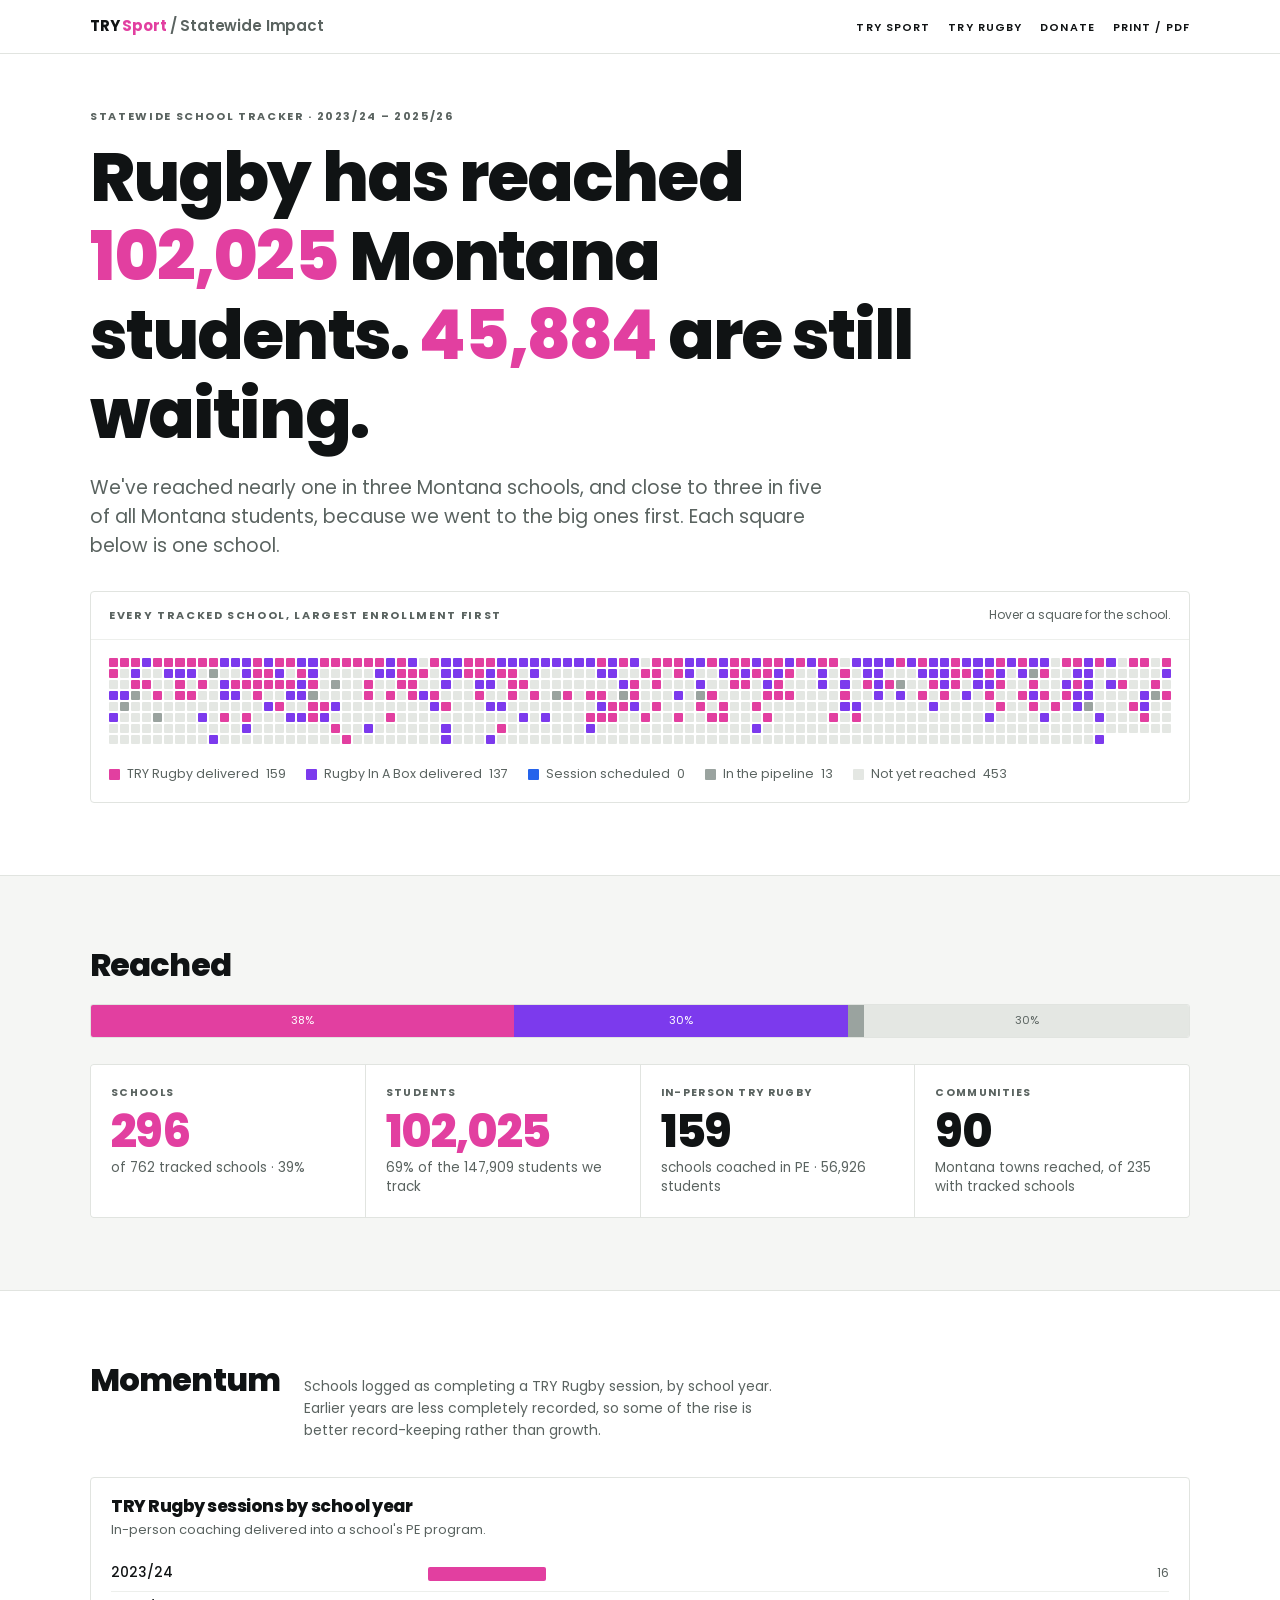
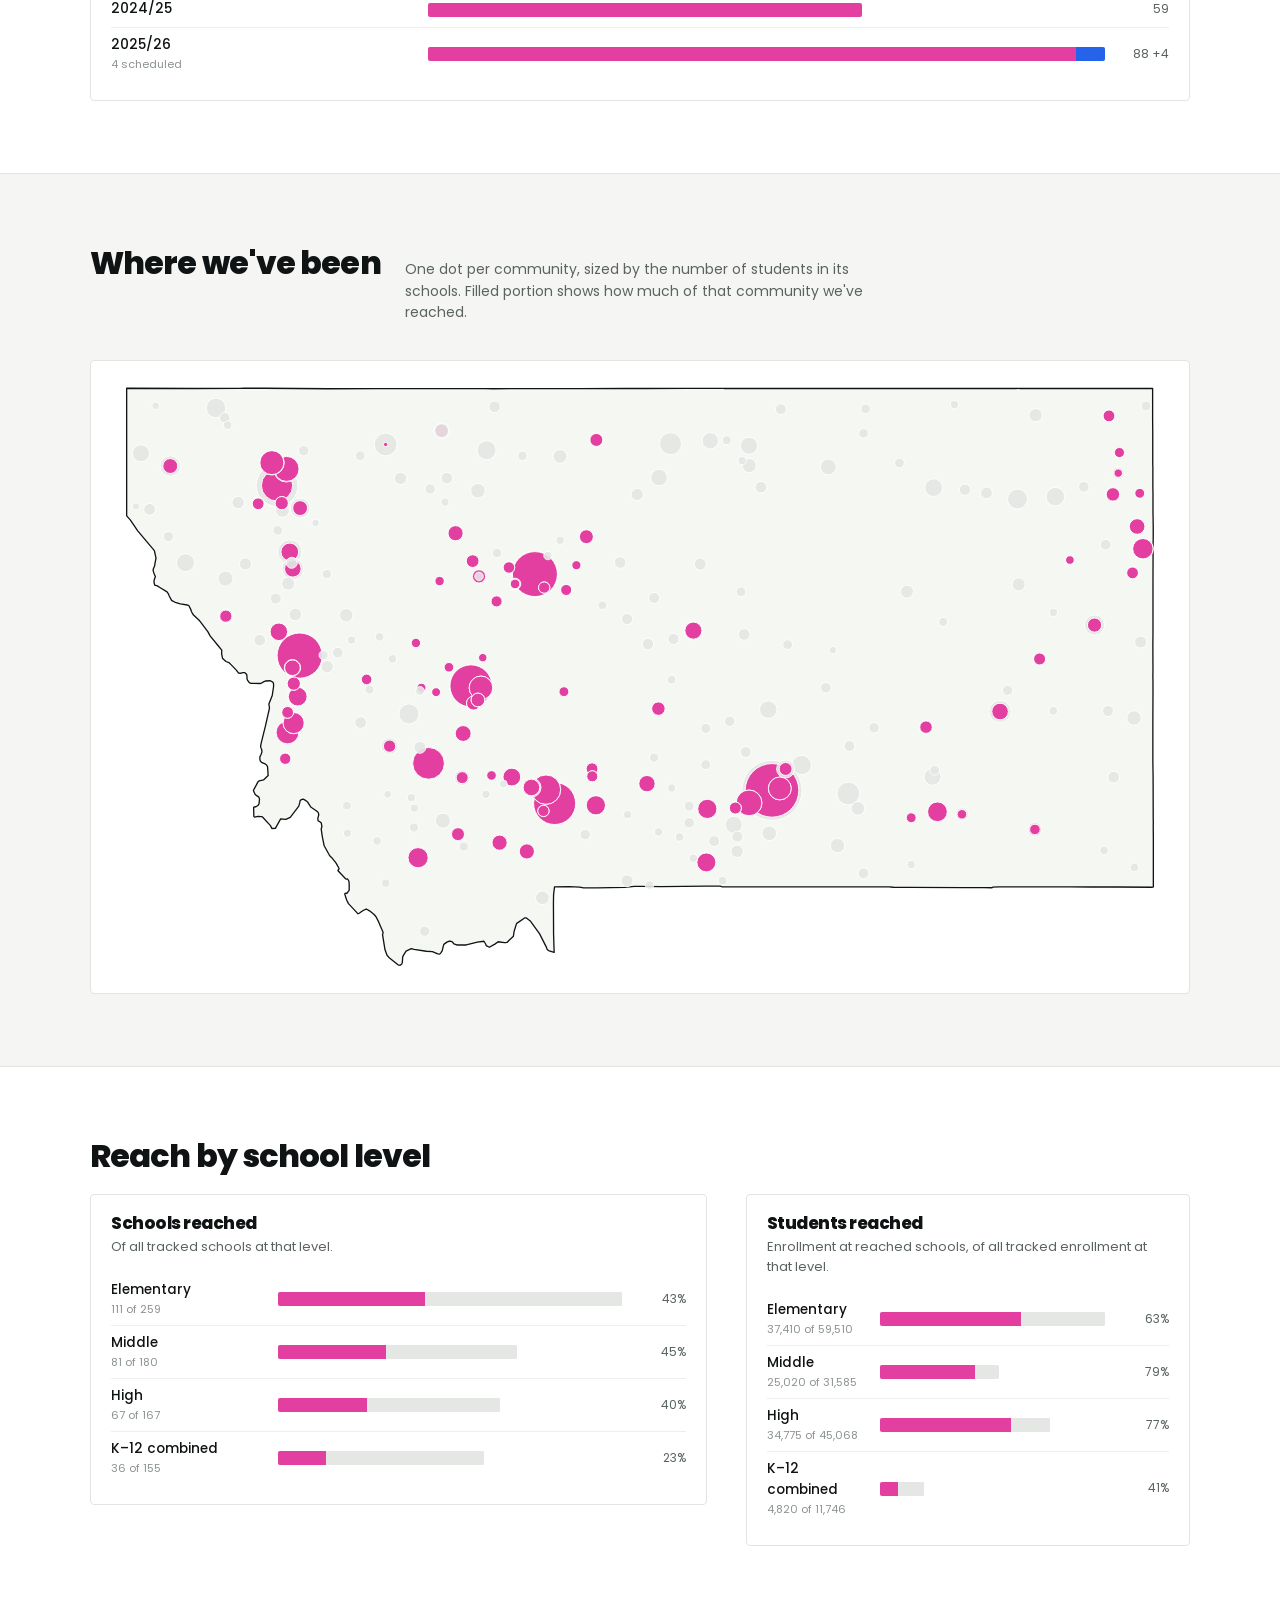
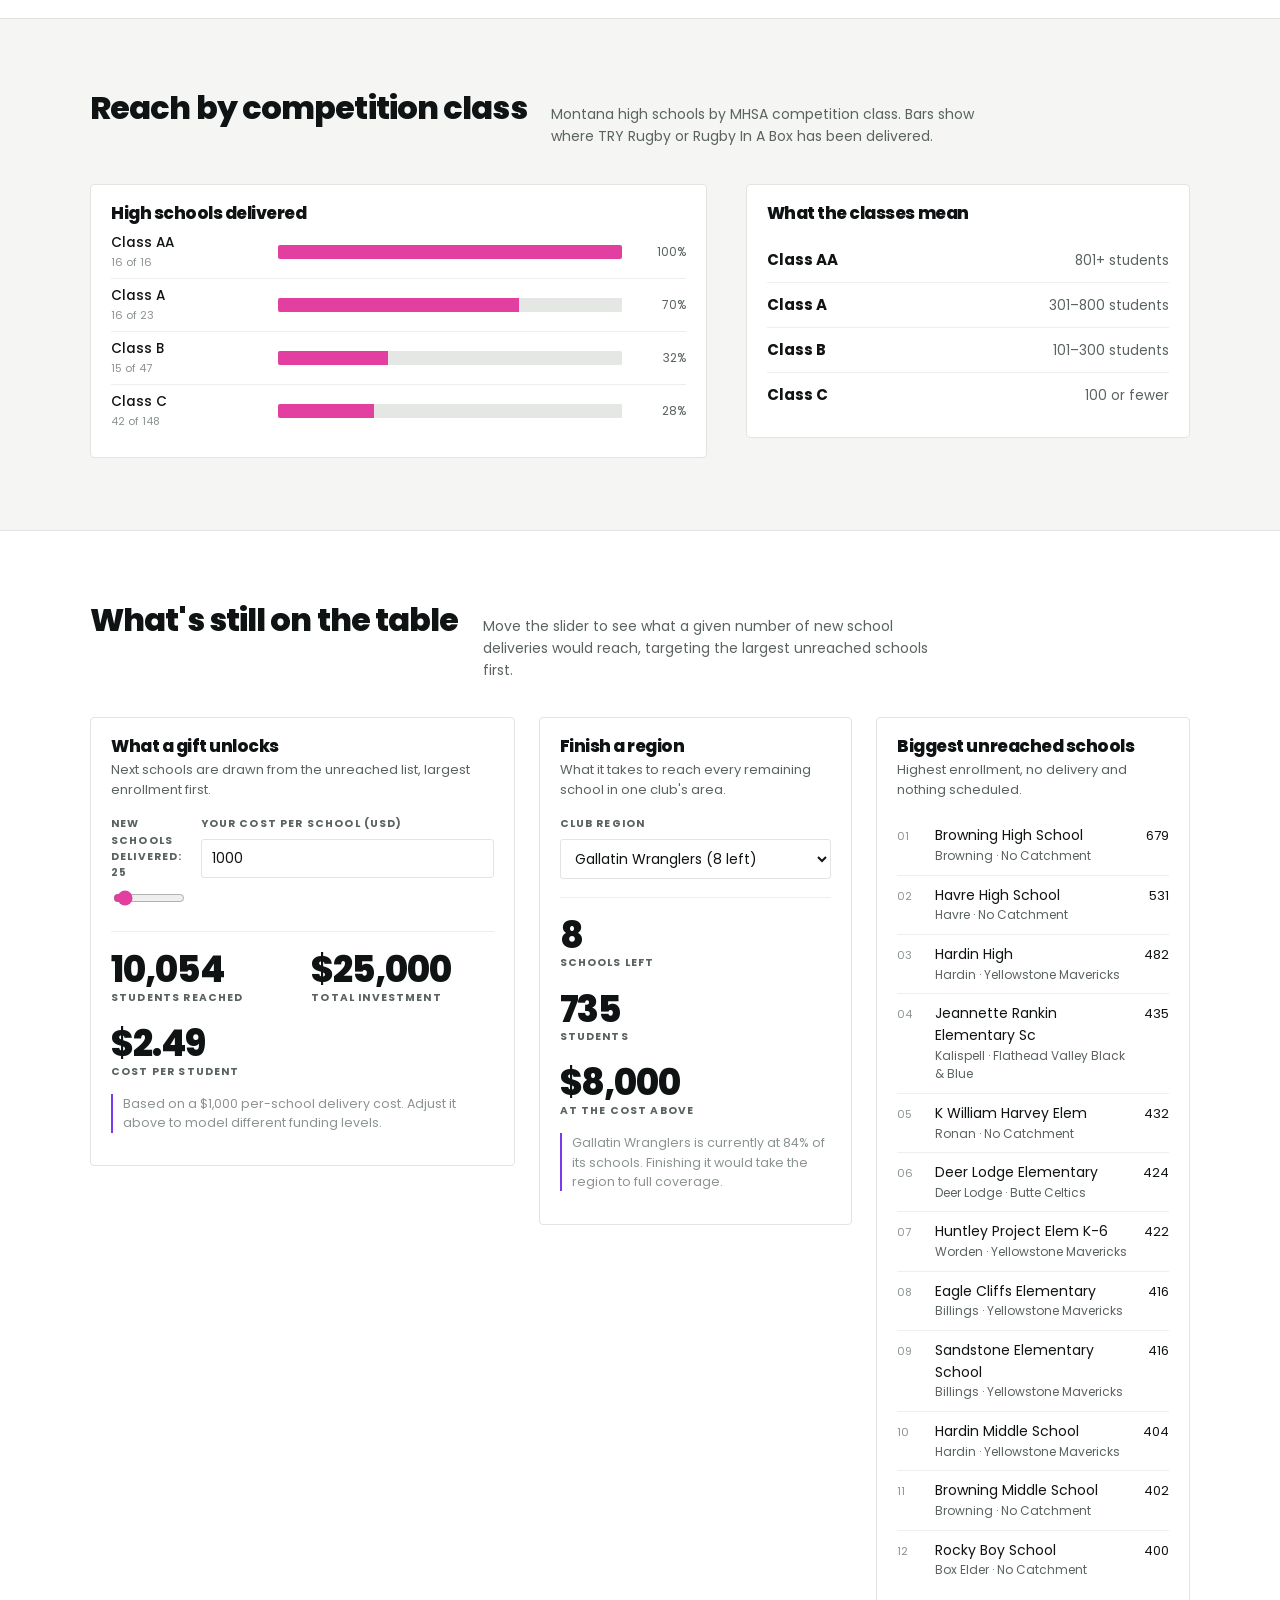
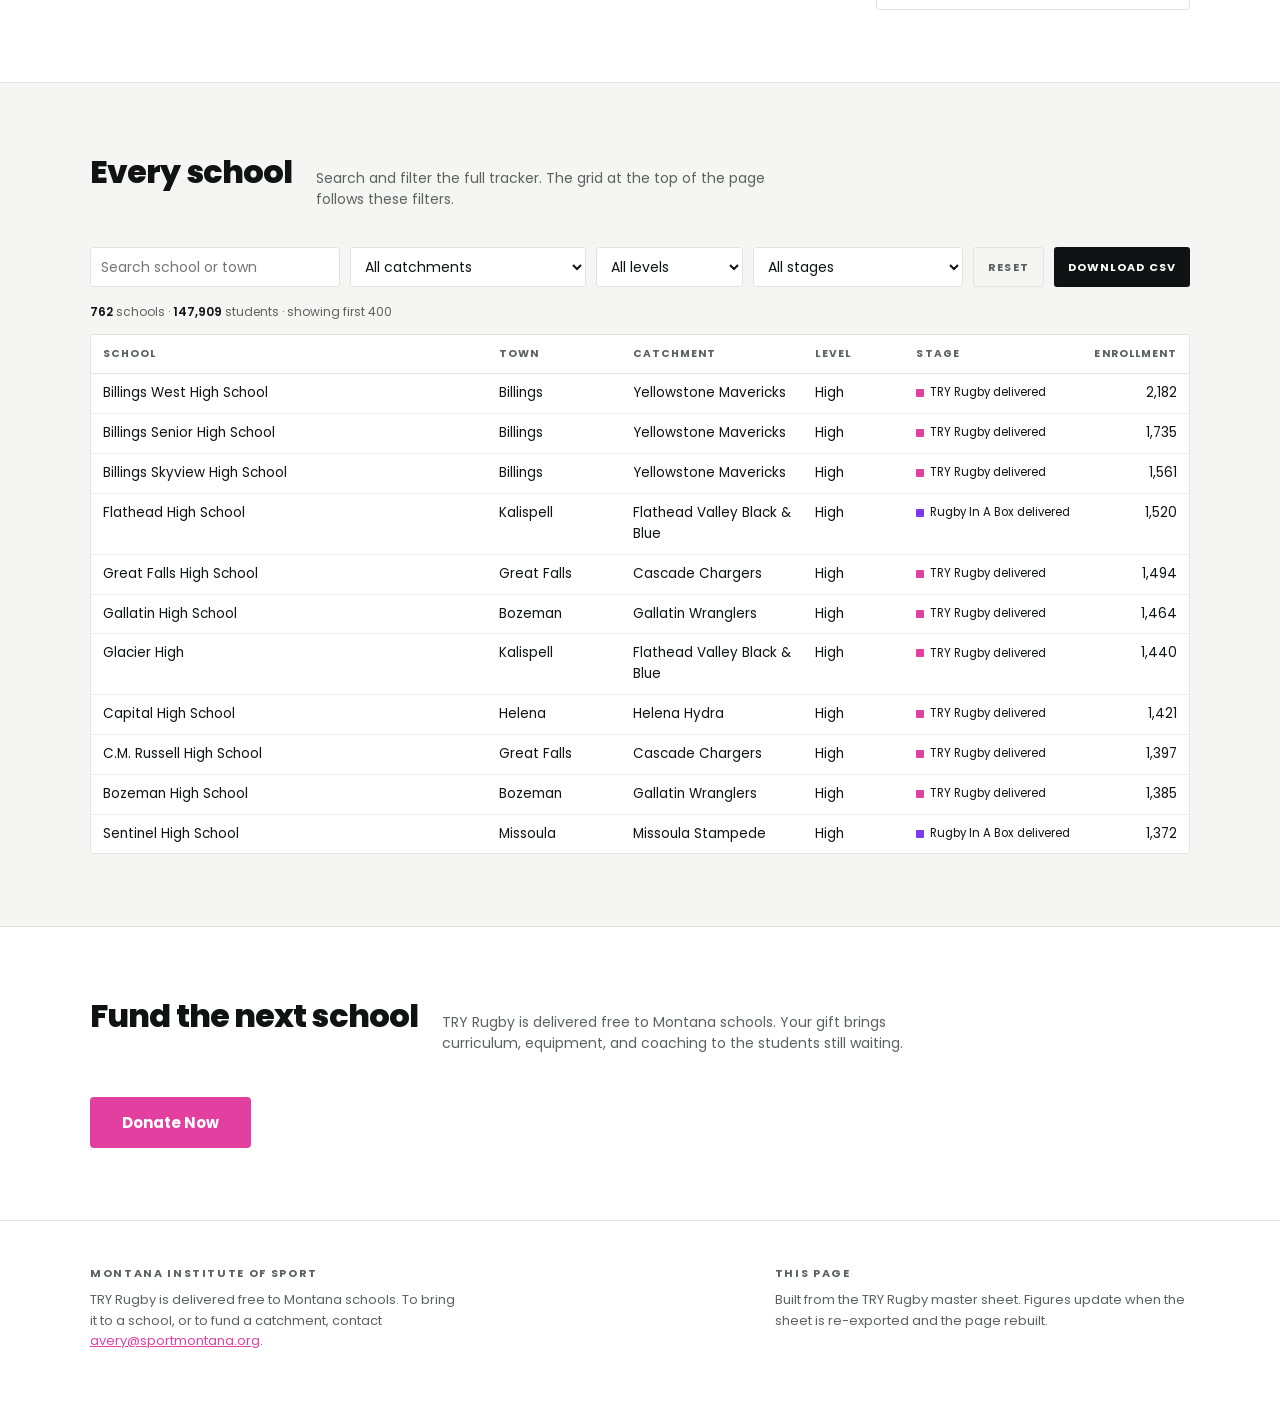
==== impact/index.html @ aafcc677 "Auto-update impact data from master sheet" ====
<!DOCTYPE html>
<html lang="en">
<head>
<meta charset="utf-8">
<meta name="viewport" content="width=device-width, initial-scale=1">
<title>TRY Rugby — Statewide Impact | Montana Institute of Sport</title>
<!-- Google Analytics (GA4) -->
<script async src="https://www.googletagmanager.com/gtag/js?id=G-66RLGV4L94"></script>
<script>
  window.dataLayer = window.dataLayer || [];
  function gtag(){dataLayer.push(arguments);}
  gtag('js', new Date());
  gtag('config', 'G-66RLGV4L94');
</script>
<link rel="shortcut icon" href="/favicon.ico">
<link rel="icon" href="/favicon.ico" sizes="any">
<link rel="icon" href="/favicon.svg" type="image/svg+xml">
<link rel="icon" type="image/png" sizes="96x96" href="/favicon-96.png">
<link rel="apple-touch-icon" href="/apple-touch-icon.png">
<link rel="manifest" href="/site.webmanifest">
<link rel="preconnect" href="https://fonts.googleapis.com">
<link rel="preconnect" href="https://fonts.gstatic.com" crossorigin>
<link href="https://fonts.googleapis.com/css2?family=Poppins:wght@400;500;600;700;800&display=swap" rel="stylesheet">
<style>
:root{
  --paper:#FFFFFF; --tint:#F5F6F4; --surface:#FFFFFF; --line:#E1E4E0; --line-soft:#EDEFEC;
  --ink:#101314; --muted:#5A6360; --faint:#8B938F;
  --try:#E23FA0; --try-grid:#E23FA0; --rib:#7C3AED; --sched:#2563EB; --pipe:#9AA39F; --none:#E4E7E3; --closed:#A34A38;
  --display:"Poppins",system-ui,sans-serif;
  --body:"Poppins",system-ui,sans-serif;
  --mono:"Poppins",system-ui,sans-serif;
  --pad:clamp(16px,4vw,40px);
}
*{box-sizing:border-box}
html{scroll-behavior:smooth}
body{margin:0;background:var(--paper);color:var(--ink);font-family:var(--body);font-size:16px;line-height:1.55;-webkit-font-smoothing:antialiased}
.wrap{max-width:1180px;margin:0 auto;padding:0 var(--pad)}
h1,h2,h3{font-family:var(--display);font-weight:800;letter-spacing:-.028em;line-height:1.05;margin:0}
.mono,.eyebrow,th,.stat .k,.result .k,.split .side .h,.field label{font-variant-numeric:tabular-nums}
p{margin:0 0 1em}
a{color:var(--try)}
.eyebrow{font-family:var(--body);font-size:11px;font-weight:700;letter-spacing:.15em;text-transform:uppercase;color:var(--muted)}
.num{font-family:var(--display);font-variant-numeric:tabular-nums;letter-spacing:-.03em}
.mono{font-family:var(--mono);font-variant-numeric:tabular-nums}

/* ---- structure ---- */
header.top{border-bottom:1px solid var(--line);background:var(--surface)}
header.top .wrap{display:flex;flex-wrap:wrap;gap:12px;align-items:baseline;justify-content:space-between;padding-top:14px;padding-bottom:14px}
.brand{font-family:var(--display);font-weight:700;font-size:15px;letter-spacing:-.01em}
.brand span{color:var(--try)}
nav.jump{display:flex;gap:18px;flex-wrap:wrap}
nav.jump a{font-family:var(--body);font-weight:600;font-size:11px;letter-spacing:.1em;text-transform:uppercase;color:var(--ink);text-decoration:none;padding:2px 0;border-bottom:1px solid transparent}
nav.jump a:hover,nav.jump a:focus-visible{color:var(--ink);border-bottom-color:var(--try)}

section{padding:clamp(38px,6vw,72px) 0;border-bottom:1px solid var(--line);background:var(--paper)}
section:nth-of-type(even){background:var(--tint)}
section:nth-of-type(even) .card,section:nth-of-type(even) .tablewrap,section:nth-of-type(even) .mapwrap,section:nth-of-type(even) .finding{background:#fff}
section.hero{padding-top:clamp(30px,5vw,54px)}
.sechead{display:flex;flex-wrap:wrap;gap:8px 24px;align-items:baseline;margin-bottom:22px}
.sechead h2{font-size:clamp(22px,3vw,32px)}
.sechead .note{color:var(--muted);font-size:14px;max-width:52ch}

/* ---- hero ---- */
.hero h1{font-size:clamp(32px,6.2vw,68px);max-width:19ch;margin:14px 0 0;line-height:1.16}
.hero h1 em{font-style:normal;color:var(--try)}
.hero .lede{margin-top:18px;max-width:62ch;font-size:clamp(16px,1.6vw,19px);color:var(--muted)}
.hero .lede strong{color:var(--ink);font-weight:600}

/* ---- signature grid ---- */
.gridcard{margin-top:30px;background:var(--surface);border:1px solid var(--line);border-radius:4px}
.gridcard .bar{display:flex;justify-content:space-between;align-items:center;gap:16px;flex-wrap:wrap;padding:14px 18px;border-bottom:1px solid var(--line-soft)}
.schoolgrid{display:grid;grid-template-columns:repeat(auto-fill,minmax(9px,1fr));gap:2px;padding:18px}
.cell{aspect-ratio:1;border-radius:1px;background:var(--none);transition:opacity .12s ease,transform .12s ease}
.cell.try{background:var(--try-grid)} .cell.rib{background:var(--rib)} .cell.scheduled{background:var(--sched)}
.cell.pipeline{background:var(--pipe)} .cell.closed{background:var(--closed)}
.cell.dim{opacity:.16}
.cell.hot{transform:scale(1.9);position:relative;z-index:3;box-shadow:0 0 0 1.5px var(--surface)}
.legend{display:flex;flex-wrap:wrap;gap:6px 20px;padding:0 18px 16px}
.lg{display:flex;align-items:center;gap:7px;font-size:12.5px;color:var(--muted);background:none;border:0;padding:3px 0;cursor:pointer;font-family:var(--body)}
.lg:hover{color:var(--ink)}
.lg[aria-pressed="false"]{opacity:.4}
.sw{width:11px;height:11px;border-radius:1px;flex:none}
.readout{font-family:var(--mono);font-size:12px;color:var(--muted);min-height:1.4em}
.readout b{color:var(--ink);font-weight:600}

/* ---- coverage bar ---- */
.cov{display:flex;height:34px;border:1px solid var(--line);border-radius:3px;overflow:hidden;background:var(--surface)}
.cov div{display:flex;align-items:center;justify-content:center;font-family:var(--mono);font-size:11px;color:#fff;overflow:hidden;white-space:nowrap}

/* ---- stats ---- */
.stats{display:grid;grid-template-columns:repeat(auto-fit,minmax(215px,1fr));gap:1px;background:var(--line);border:1px solid var(--line);border-radius:4px;overflow:hidden;margin-top:26px}
.stat{background:var(--surface);padding:20px}
.stat .k{font-family:var(--body);font-weight:700;font-size:10.5px;letter-spacing:.13em;text-transform:uppercase;color:var(--muted)}
.stat .v{font-family:var(--display);font-weight:800;font-size:clamp(32px,4.4vw,46px);letter-spacing:-.035em;line-height:1.05;margin:6px 0 4px;font-variant-numeric:tabular-nums}
.stat .d{font-size:13.5px;color:var(--muted);line-height:1.4}
.stat.accent .v{color:var(--try-grid)}

/* ---- two column ---- */
.cols{display:grid;grid-template-columns:1.25fr .9fr;gap:clamp(20px,3vw,40px);align-items:start}
@media(max-width:860px){.cols{grid-template-columns:1fr}}
.cols3{display:grid;grid-template-columns:repeat(3,1fr);gap:clamp(16px,2vw,24px);align-items:start}
@media(max-width:980px){.cols3{grid-template-columns:1fr 1fr}}
@media(max-width:660px){.cols3{grid-template-columns:1fr}}

/* ---- finding callout ---- */
.finding{background:var(--surface);border:1px solid var(--line);border-left:4px solid var(--try);border-radius:4px;padding:clamp(20px,3vw,30px)}
.finding h3{font-size:clamp(19px,2.4vw,26px);max-width:24ch;line-height:1.12}
.finding p{margin:12px 0 0;color:var(--muted);max-width:62ch;font-size:14.5px}
.classdefs{list-style:none;margin:16px 0 0;padding:0}
.classdefs li{display:flex;justify-content:space-between;align-items:baseline;gap:16px;padding:10px 0;border-bottom:1px solid var(--line-soft)}
.classdefs li:last-child{border-bottom:0}
.classdefs b{color:var(--ink);font-weight:700;font-size:15px}
.classdefs .rng{font-family:var(--mono);color:var(--muted);font-variant-numeric:tabular-nums;font-size:13.5px}
.photo{max-width:560px;margin:26px auto 0;border:1px solid var(--line);border-radius:4px;overflow:hidden;background:var(--tint)}
.photo img{width:100%;height:auto;display:block}
.donate-btn{display:inline-block;background:var(--try);color:#fff;font-family:var(--display);font-weight:700;font-size:15px;text-decoration:none;padding:14px 32px;border-radius:4px;margin-top:6px}
.donate-btn:hover{background:#c9328c}
.split{display:grid;grid-template-columns:1fr 1fr;gap:clamp(16px,3vw,34px);margin-top:22px}
@media(max-width:600px){.split{grid-template-columns:1fr}}
.split .side .h{font-family:var(--body);font-weight:700;font-size:10.5px;letter-spacing:.12em;text-transform:uppercase;color:var(--muted)}
.split .side .big{font-family:var(--display);font-weight:800;font-size:clamp(30px,4.6vw,44px);letter-spacing:-.035em;line-height:1.05;margin:4px 0 2px;font-variant-numeric:tabular-nums}
.split .side .big.dimv{color:var(--faint)}
.split .side .d{font-size:13px;color:var(--muted)}
.split .side .track{margin-top:10px}

.card{background:var(--surface);border:1px solid var(--line);border-radius:4px;padding:20px}
.card h3{font-size:17px;margin-bottom:4px}
.card .sub{font-size:13px;color:var(--muted);margin-bottom:16px}

/* ---- bars ---- */
.rowbar{display:grid;grid-template-columns:minmax(96px,1.35fr) 3fr auto;gap:12px;align-items:center;padding:7px 0;border-bottom:1px solid var(--line-soft);font-size:13.5px}
.rowbar:last-child{border-bottom:0}
.rowbar .lab{font-weight:500}
.rowbar .lab small{display:block;color:var(--faint);font-weight:400;font-size:11px;font-family:var(--mono)}
.track{height:14px;background:var(--none);border-radius:2px;overflow:hidden;display:flex}
.track i{display:block;height:100%}
.rowbar .pc{font-family:var(--mono);font-size:12px;color:var(--muted);min-width:52px;text-align:right}

/* ---- map ---- */
.mapwrap{position:relative;background:var(--surface);border:1px solid var(--line);border-radius:4px;padding:8px}
svg.map{display:block;width:100%;height:auto}
.mt-outline{fill:#F5F7F2;stroke:var(--ink);stroke-width:1.1;stroke-linejoin:round}
.town{cursor:pointer}
.town circle{stroke:var(--surface);stroke-width:.8}
.town .halo{fill:none;stroke:var(--try);stroke-width:1.6;opacity:0}
.town.on .halo{opacity:1}
.tip{position:fixed;z-index:60;pointer-events:none;background:var(--ink);color:#F3F5F0;font-family:var(--mono);font-size:11.5px;line-height:1.5;padding:8px 10px;border-radius:3px;max-width:250px;opacity:0;transition:opacity .1s;box-shadow:0 6px 22px rgba(0,0,0,.22)}
.tip b{color:#fff;font-weight:600;display:block;font-size:12.5px;margin-bottom:2px}
.tip.on{opacity:1}

/* ---- controls ---- */
.controls{display:flex;flex-wrap:wrap;gap:10px;margin-bottom:16px}
input[type=search],select,input[type=number]{font-family:var(--body);font-size:14px;color:var(--ink);background:var(--surface);border:1px solid var(--line);border-radius:3px;padding:8px 10px}
input[type=search]{min-width:210px;flex:1}
button.btn{font-family:var(--body);font-weight:700;font-size:11px;letter-spacing:.1em;text-transform:uppercase;background:var(--ink);color:#fff;border:0;border-radius:3px;padding:9px 14px;cursor:pointer}
button.btn.ghost{background:transparent;color:var(--muted);border:1px solid var(--line)}
button.btn:hover{opacity:.88}
:focus-visible{outline:2px solid var(--try);outline-offset:2px}

/* ---- table ---- */
.tablewrap{background:var(--surface);border:1px solid var(--line);border-radius:4px;overflow:auto;max-height:520px}
table{border-collapse:collapse;width:100%;font-size:13.5px}
th{position:sticky;top:0;background:var(--surface);text-align:left;font-family:var(--body);font-size:10.5px;letter-spacing:.1em;text-transform:uppercase;color:var(--muted);font-weight:700;padding:11px 12px;border-bottom:1px solid var(--line);cursor:pointer;white-space:nowrap}
th:hover{color:var(--ink)}
td{padding:9px 12px;border-bottom:1px solid var(--line-soft);vertical-align:top}
tbody tr:hover{background:#F7F9F4}
td.r{text-align:right;font-family:var(--mono);font-variant-numeric:tabular-nums}
.pill{display:inline-flex;align-items:center;gap:6px;font-size:11.5px;font-family:var(--mono);white-space:nowrap}
.pill i{width:8px;height:8px;border-radius:1px;flex:none;display:block}

/* ---- calculator ---- */
.calc{display:grid;grid-template-columns:1fr 1fr;gap:18px}
@media(max-width:640px){.calc{grid-template-columns:1fr}}
.field label{display:block;font-family:var(--body);font-weight:700;font-size:10.5px;letter-spacing:.11em;text-transform:uppercase;color:var(--muted);margin-bottom:6px}
input[type=range]{width:100%;accent-color:var(--try)}
.result{margin-top:18px;padding-top:18px;border-top:1px solid var(--line-soft);display:grid;grid-template-columns:repeat(auto-fit,minmax(140px,1fr));gap:18px}
.result .v{font-family:var(--display);font-weight:800;font-size:clamp(26px,3.4vw,36px);letter-spacing:-.03em;line-height:1.1;font-variant-numeric:tabular-nums}
.result .k{font-family:var(--body);font-weight:700;font-size:10.5px;letter-spacing:.11em;text-transform:uppercase;color:var(--muted)}
.assume{margin-top:14px;font-size:12.5px;color:var(--faint);border-left:2px solid var(--rib);padding-left:10px}

/* ---- lists ---- */
ol.targets{list-style:none;margin:0;padding:0;counter-reset:t}
ol.targets li{counter-increment:t;display:grid;grid-template-columns:26px 1fr auto;gap:12px;align-items:baseline;padding:9px 0;border-bottom:1px solid var(--line-soft);font-size:14px}
ol.targets li:last-child{border-bottom:0}
ol.targets li::before{content:counter(t,decimal-leading-zero);font-family:var(--mono);font-size:11px;color:var(--faint)}
ol.targets .meta{display:block;font-size:12px;color:var(--muted);font-family:var(--mono)}
ol.targets .e{font-family:var(--mono);font-size:13px;font-variant-numeric:tabular-nums}

footer{padding:44px 0 60px;color:var(--muted);font-size:13px}
footer .wrap{display:grid;gap:20px;grid-template-columns:1.6fr 1fr}
@media(max-width:760px){footer .wrap{grid-template-columns:1fr}}
.sr{position:absolute;width:1px;height:1px;overflow:hidden;clip:rect(0 0 0 0);white-space:nowrap}
dl.meth{margin:0;font-size:13.5px}
dl.meth dt{font-family:var(--body);font-weight:700;font-size:10.5px;letter-spacing:.11em;text-transform:uppercase;color:var(--muted);margin-top:14px}
dl.meth dd{margin:3px 0 0}

@media(prefers-reduced-motion:reduce){*{transition:none!important;animation:none!important}html{scroll-behavior:auto}}
@media print{
  body{background:#fff}
  nav.jump,.controls,button{display:none}
  section{break-inside:avoid;border-bottom:1px solid #ccc}
  .tablewrap{max-height:none;overflow:visible}
}
</style>
</head>
<body>

<header class="top">
  <div class="wrap">
    <a class="brand" href="/" style="color:var(--ink);text-decoration:none">TRY <span>Sport</span> <span style="color:var(--muted);font-weight:600">/ Statewide Impact</span></a>
    <nav class="jump" aria-label="Sections">
      <a href="/">TRY Sport</a>
      <a href="/#tryrugby">TRY Rugby</a>
      <a href="#donate">Donate</a>
      <a href="#" id="printLink">Print / PDF</a>
    </nav>
  </div>
</header>

<section class="hero">
  <div class="wrap">
    <div class="eyebrow">Statewide school tracker &middot; 2023/24 &ndash; 2025/26</div>
    <h1>Rugby has reached <em id="hdrStudents">88,722</em> Montana students. <em id="hdrRemain">62,858</em> are still waiting.</h1>
    <p class="lede">We've reached nearly one in three Montana schools, and close to three in five of all Montana students, because we went to the big ones first. Each square below is one school.</p>

    <div class="gridcard">
      <div class="bar">
        <div class="eyebrow">Every tracked school, largest enrollment first</div>
        <div class="readout" id="readout">Hover a square for the school.</div>
      </div>
      <div class="schoolgrid" id="grid" aria-hidden="true"></div>
      <p class="sr" id="gridSummary"></p>
      <div class="legend" id="legend"></div>
    </div>
  </div>
</section>

<section id="reach">
  <div class="wrap">
    <div class="sechead">
      <h2>Reached</h2>
    </div>
    <div class="cov" id="covBar" role="img" aria-label="Share of tracked students by program stage"></div>
    <div class="stats" id="stats"></div>
  </div>
</section>

<section id="momentum">
  <div class="wrap">
    <div class="sechead"><h2>Momentum</h2>
      <p class="note">Schools logged as completing a TRY Rugby session, by school year. Earlier years are less completely recorded, so some of the rise is better record-keeping rather than growth.</p></div>
    <div class="card">
      <h3>TRY Rugby sessions by school year</h3>
      <p class="sub">In-person coaching delivered into a school's PE program.</p>
      <div id="yearBars"></div>
    </div>
  </div>
</section>

<section id="map">
  <div class="wrap">
    <div class="sechead"><h2>Where we've been</h2>
      <p class="note">One dot per community, sized by the number of students in its schools. Filled portion shows how much of that community we've reached.</p></div>
    <div class="mapwrap"><svg class="map" id="mtmap" viewBox="0 0 900 512" role="img" aria-label="Map of Montana showing communities reached by TRY Rugby"></svg></div>
  </div>
</section>

<section id="levels">
  <div class="wrap">
    <div class="sechead"><h2>Reach by school level</h2></div>
    <div class="cols">
      <div class="card"><h3>Schools reached</h3><p class="sub">Of all tracked schools at that level.</p><div id="bandBars"></div></div>
      <div class="card"><h3>Students reached</h3><p class="sub">Enrollment at reached schools, of all tracked enrollment at that level.</p><div id="bandBarsE"></div></div>
    </div>
  </div>
</section>

<section id="classes">
  <div class="wrap">
    <div class="sechead"><h2>Reach by competition class</h2>
      <p class="note">Montana high schools by MHSA competition class. Bars show where TRY Rugby or Rugby In A Box has been delivered.</p></div>
    <div class="cols">
      <div class="card"><h3>High schools delivered</h3><div id="classBars"></div></div>
      <div class="card">
        <h3>What the classes mean</h3>
        <ul class="classdefs">
          <li><b>Class AA</b><span class="rng">801+ students</span></li>
          <li><b>Class A</b><span class="rng">301&ndash;800 students</span></li>
          <li><b>Class B</b><span class="rng">101&ndash;300 students</span></li>
          <li><b>Class C</b><span class="rng">100 or fewer</span></li>
        </ul>
      </div>
    </div>
  </div>
</section>

<section id="opportunity">
  <div class="wrap">
    <div class="sechead"><h2>What's still on the table</h2>
      <p class="note">Move the slider to see what a given number of new school deliveries would reach, targeting the largest unreached schools first.</p></div>
    <div class="cols3">
      <div class="card">
        <h3>What a gift unlocks</h3>
        <p class="sub">Next schools are drawn from the unreached list, largest enrollment first.</p>
        <div class="calc">
          <div class="field">
            <label for="nSchools">New schools delivered: <span class="mono" id="nOut">25</span></label>
            <input type="range" id="nSchools" min="1" max="200" value="25" step="1">
          </div>
          <div class="field">
            <label for="cost">Your cost per school (USD)</label>
            <input type="number" id="cost" value="1000" min="0" step="50">
          </div>
        </div>
        <div class="result">
          <div><div class="v" id="calcStudents">&mdash;</div><div class="k">Students reached</div></div>
          <div><div class="v" id="calcCost">&mdash;</div><div class="k">Total investment</div></div>
          <div><div class="v" id="calcPer">&mdash;</div><div class="k">Cost per student</div></div>
        </div>
        <p class="assume">Based on a $1,000 per-school delivery cost. Adjust it above to model different funding levels.</p>
      </div>
      <div class="card">
        <h3>Finish a region</h3>
        <p class="sub">What it takes to reach every remaining school in one club's area.</p>
        <div class="field">
          <label for="fundRegion">Club region</label>
          <select id="fundRegion" style="width:100%"></select>
        </div>
        <div class="result">
          <div><div class="v" id="fundSchools">&mdash;</div><div class="k">Schools left</div></div>
          <div><div class="v" id="fundStudents">&mdash;</div><div class="k">Students</div></div>
          <div><div class="v" id="fundCost">&mdash;</div><div class="k">At the cost above</div></div>
        </div>
        <p class="assume" id="fundNote"></p>
      </div>
      <div class="card">
        <h3>Biggest unreached schools</h3>
        <p class="sub">Highest enrollment, no delivery and nothing scheduled.</p>
        <ol class="targets" id="targets"></ol>
      </div>
    </div>
  </div>
</section>

<section id="explore">
  <div class="wrap">
    <div class="sechead"><h2>Every school</h2>
      <p class="note">Search and filter the full tracker. The grid at the top of the page follows these filters.</p></div>
    <div class="controls">
      <input type="search" id="q" placeholder="Search school or town" aria-label="Search school or town">
      <select id="fCatch" aria-label="Filter by catchment"><option value="">All catchments</option></select>
      <select id="fBand" aria-label="Filter by level"><option value="">All levels</option></select>
      <select id="fStage" aria-label="Filter by stage"><option value="">All stages</option></select>
      <button class="btn ghost" id="reset">Reset</button>
      <button class="btn" id="csv">Download CSV</button>
    </div>
    <p class="readout" id="tableCount"></p>
    <div class="tablewrap">
      <table id="tbl">
        <thead><tr>
          <th data-k="n">School</th><th data-k="c">Town</th><th data-k="k">Catchment</th>
          <th data-k="b">Level</th><th data-k="s">Stage</th><th data-k="e" class="r">Enrollment</th>
        </tr></thead>
        <tbody id="tbody"></tbody>
      </table>
    </div>
  </div>
</section>

<section id="donate">
  <div class="wrap">
    <div class="sechead"><h2>Fund the next school</h2>
      <p class="note">TRY Rugby is delivered free to Montana schools. Your gift brings curriculum, equipment, and coaching to the students still waiting.</p></div>
    <a class="donate-btn" href="https://secure.givelively.org/donate/montana-institute-of-sport" target="_blank" rel="noopener">Donate Now</a>
  </div>
</section>

<footer>
  <div class="wrap">
    <div>
      <div class="eyebrow">Montana Institute of Sport</div>
      <p style="margin-top:8px;max-width:46ch">TRY Rugby is delivered free to Montana schools. To bring it to a school, or to fund a catchment, contact <a href="mailto:avery@sportmontana.org">avery@sportmontana.org</a>.</p>
    </div>
    <div>
      <div class="eyebrow">This page</div>
      <p style="margin-top:8px">Built from the TRY Rugby master sheet. Figures update when the sheet is re-exported and the page rebuilt.</p>
    </div>
  </div>
</footer>

<div class="tip" id="tip" role="status" aria-live="polite"></div>

<script>
const DATA = {"certified":["Bitterroot Warriors","Butte Celtics","Cascade Chargers","Flathead Valley Black & Blue","Gallatin Wranglers","Helena Hydra","Missoula Stampede","Yellowstone Mavericks"],"schools":[{"n":"Billings West High School","c":"Billings","k":"Yellowstone Mavericks","k0":"Yellowstone Mavericks","b":"High","t":"High School","s":"try","e":2182,"l":"Cold Call","y3":"Rugby In A Box - Offered","y4":"Declined","y5":"Try Rugby - Completed","r":1,"cls":"AA"},{"n":"Billings Senior High School","c":"Billings","k":"Yellowstone Mavericks","k0":"Yellowstone Mavericks","b":"High","t":"High School","s":"try","e":1735,"l":"Cold Call","y3":"Rugby In A Box - Offered","y4":"Try Rugby - Completed","y5":"Try Rugby - Completed","r":2,"cls":"AA"},{"n":"Billings Skyview High School","c":"Billings","k":"Yellowstone Mavericks","k0":"Yellowstone Mavericks","b":"High","t":"High School","s":"try","e":1561,"l":"MCA 24","y3":"Rugby In A Box - Offered","y4":"Try Rugby - Completed","y5":"Rugby In A Box - Offered","r":3,"cls":"AA"},{"n":"Flathead High School","c":"Kalispell","k":"Flathead Valley Black & Blue","k0":"Flathead Valley Black & Blue","b":"High","t":"High School","s":"rib","e":1520,"l":"Cold Call","y3":"","y4":"","y5":"","r":4,"cls":"AA"},{"n":"Great Falls High School","c":"Great Falls","k":"Cascade Chargers","k0":"Cascade Chargers","b":"High","t":"High School","s":"try","e":1494,"l":"SHAPE 23","y3":"","y4":"Try Rugby - Completed","y5":"Try Rugby - Completed","r":5,"cls":"AA"},{"n":"Gallatin High School","c":"Bozeman","k":"Gallatin Wranglers","k0":"Gallatin Wranglers","b":"High","t":"High School","s":"try","e":1464,"l":"Referral","y3":"","y4":"Try Rugby - Completed","y5":"Try Rugby - Completed","r":6,"cls":"AA"},{"n":"Glacier High","c":"Kalispell","k":"Flathead Valley Black & Blue","k0":"Flathead Valley Black & Blue","b":"High","t":"High School","s":"try","e":1440,"l":"Referral","y3":"","y4":"Try Rugby - Completed","y5":"Rugby In A Box - Offered","r":7,"cls":"AA"},{"n":"Capital High School","c":"Helena","k":"Helena Hydra","k0":"Helena Hydra","b":"High","t":"High School","s":"try","e":1421,"l":"SHAPE 25","y3":"Prospect","y4":"Try Rugby - Completed","y5":"Rugby In A Box - Offered","r":8,"cls":"AA"},{"n":"C.M. Russell High School","c":"Great Falls","k":"Cascade Chargers","k0":"Cascade Chargers","b":"High","t":"High School","s":"try","e":1397,"l":"SHAPE 23","y3":"","y4":"Try Rugby - Completed","y5":"Try Rugby - Completed","r":9,"cls":"AA"},{"n":"Bozeman High School","c":"Bozeman","k":"Gallatin Wranglers","k0":"Gallatin Wranglers","b":"High","t":"High School","s":"try","e":1385,"l":"Cold Call","y3":"Prospect","y4":"Try Rugby - Completed","y5":"Try Rugby - Completed","r":10,"cls":"AA"},{"n":"Sentinel High School","c":"Missoula","k":"Missoula Stampede","k0":"Missoula Stampede","b":"High","t":"High School","s":"rib","e":1372,"l":"Cold Call","y3":"","y4":"","y5":"","r":11,"cls":"AA"},{"n":"Hellgate High","c":"Missoula","k":"Missoula Stampede","k0":"Missoula Stampede","b":"High","t":"High School","s":"rib","e":1214,"l":"SHAPE 23","y3":"","y4":"","y5":"Rugby In A Box - Offered","r":12,"cls":"AA"},{"n":"Laurel Elementary School","c":"Laurel","k":"Yellowstone Mavericks","k0":"Yellowstone Mavericks","b":"Elementary","t":"Elementary School","s":"rib","e":1204,"l":"Cold Call","y3":"","y4":"","y5":"Rugby In A Box - Delivered","r":13,"cls":""},{"n":"Butte High School","c":"Butte","k":"Butte Celtics","k0":"Butte Celtics","b":"High","t":"High School","s":"try","e":1197,"l":"SHAPE 25","y3":"Prospect","y4":"Prospect","y5":"Rugby In A Box - Offered","r":14,"cls":"AA"},{"n":"Big Sky High School","c":"Missoula","k":"Missoula Stampede","k0":"Missoula Stampede","b":"High","t":"High School","s":"rib","e":1181,"l":"Cold Call","y3":"","y4":"","y5":"","r":15,"cls":"AA"},{"n":"C.R. Anderson Middle School","c":"Helena","k":"Helena Hydra","k0":"Helena Hydra","b":"Middle","t":"Middle School","s":"try","e":1063,"l":"SHAPE 23","y3":"Try Rugby - Completed","y4":"Try Rugby - Completed","y5":"Try Rugby - Completed","r":16,"cls":""},{"n":"Belgrade Middle School","c":"Belgrade","k":"Gallatin Wranglers","k0":"Gallatin Wranglers","b":"Middle","t":"Middle School","s":"try","e":1050,"l":"SHAPE 23","y3":"Try Rugby - Completed","y4":"Prospect","y5":"Rugby In A Box - Offered","r":17,"cls":""},{"n":"Kalispell Middle School","c":"Kalispell","k":"Flathead Valley Black & Blue","k0":"Flathead Valley Black & Blue","b":"Middle","t":"Middle School","s":"rib","e":1045,"l":"Cold Call","y3":"","y4":"","y5":"","r":18,"cls":""},{"n":"Helena High School","c":"Helena","k":"Helena Hydra","k0":"Helena Hydra","b":"High","t":"High School","s":"rib","e":970,"l":"Cold Call","y3":"","y4":"","y5":"Rugby In A Box - Delivered","r":19,"cls":"AA"},{"n":"Belgrade High School","c":"Belgrade","k":"Gallatin Wranglers","k0":"Gallatin Wranglers","b":"High","t":"High School","s":"try","e":916,"l":"Cold Call","y3":"Prospect","y4":"Try Rugby - Completed","y5":"Rugby In A Box - Offered","r":20,"cls":"AA"},{"n":"Sacajawea - Bozeman","c":"Bozeman","k":"Gallatin Wranglers","k0":"Gallatin Wranglers","b":"Middle","t":"Middle School","s":"try","e":826,"l":"Cold Call","y3":"","y4":"Try Rugby - Completed","y5":"Rugby In A Box - Offered","r":21,"cls":""},{"n":"East Middle School","c":"Great Falls","k":"Cascade Chargers","k0":"Cascade Chargers","b":"Middle","t":"Middle School","s":"try","e":786,"l":"SHAPE 23","y3":"","y4":"Try Rugby - Completed","y5":"Rugby In A Box - Offered","r":22,"cls":""},{"n":"Chief Joseph Middle - Bozeman","c":"Bozeman","k":"Gallatin Wranglers","k0":"Gallatin Wranglers","b":"Middle","t":"Middle School","s":"try","e":752,"l":"Cold Call","y3":"","y4":"Try Rugby - Completed","y5":"Try Rugby - Completed","r":23,"cls":""},{"n":"Ben Steele Middle School","c":"Billings","k":"Yellowstone Mavericks","k0":"Yellowstone Mavericks","b":"Middle","t":"Middle School","s":"try","e":747,"l":"MCA 24","y3":"Prospect","y4":"Try Rugby - Completed","y5":"Try Rugby - Completed","r":24,"cls":""},{"n":"North Middle School","c":"Great Falls","k":"Cascade Chargers","k0":"Cascade Chargers","b":"Middle","t":"Middle School","s":"try","e":723,"l":"MCA 24","y3":"Try Rugby - Completed","y4":"Try Rugby - Completed","y5":"Rugby In A Box - Offered","r":25,"cls":""},{"n":"Meadowlark School","c":"Billings","k":"Yellowstone Mavericks","k0":"Yellowstone Mavericks","b":"Elementary","t":"Elementary School","s":"rib","e":705,"l":"Cold Call","y3":"","y4":"","y5":"","r":26,"cls":""},{"n":"Castle Rock Middle School","c":"Billings","k":"Yellowstone Mavericks","k0":"Yellowstone Mavericks","b":"Middle","t":"Middle School","s":"try","e":703,"l":"SHAPE 23","y3":"Rugby In A Box - Offered","y4":"Declined","y5":"Try Rugby - Completed","r":27,"cls":""},{"n":"Helena Middle School","c":"Helena","k":"Helena Hydra","k0":"Helena Hydra","b":"Middle","t":"Middle School","s":"rib","e":688,"l":"Cold Call","y3":"","y4":"","y5":"Rugby In A Box - Delivered","r":28,"cls":""},{"n":"Lewis & Clark Middle School","c":"Billings","k":"Yellowstone Mavericks","k0":"Yellowstone Mavericks","b":"Middle","t":"Middle School","s":"try","e":667,"l":"Cold Call","y3":"","y4":"","y5":"Try Rugby - Completed","r":30,"cls":""},{"n":"Washington Middle School - Missoula","c":"Missoula","k":"Missoula Stampede","k0":"Missoula Stampede","b":"Middle","t":"Middle School","s":"rib","e":662,"l":"Cold Call","y3":"","y4":"","y5":"","r":31,"cls":""},{"n":"Whitefish High School","c":"Whitefish","k":"Flathead Valley Black & Blue","k0":"Flathead Valley Black & Blue","b":"High","t":"High School","s":"rib","e":660,"l":"Cold Call","y3":"","y4":"","y5":"","r":32,"cls":"A"},{"n":"East Middle School - Butte","c":"Butte","k":"Butte Celtics","k0":"Butte Celtics","b":"Middle","t":"Middle School","s":"try","e":658,"l":"Referral","y3":"Prospect","y4":"Prospect","y5":"Try Rugby - Completed","r":33,"cls":""},{"n":"Whitefish Middle School","c":"Whitefish","k":"Flathead Valley Black & Blue","k0":"Flathead Valley Black & Blue","b":"Middle","t":"Middle School","s":"try","e":657,"l":"Referral","y3":"","y4":"Try Rugby - Completed","y5":"Try Rugby - Completed","r":34,"cls":"C"},{"n":"Columbia Falls High School","c":"Columbia Falls","k":"Flathead Valley Black & Blue","k0":"Flathead Valley Black & Blue","b":"High","t":"High School","s":"try","e":655,"l":"Cold Call","y3":"","y4":"Try Rugby - Completed","y5":"Try Rugby - Completed","r":35,"cls":"A"},{"n":"L A Muldown School","c":"Whitefish","k":"Flathead Valley Black & Blue","k0":"Flathead Valley Black & Blue","b":"Elementary","t":"Elementary School","s":"rib","e":649,"l":"Cold Call","y3":"","y4":"","y5":"","r":36,"cls":""},{"n":"Libby Elementary School","c":"Libby","k":"No Catchment","k0":"No Catchment","b":"Elementary","t":"Elementary School","s":"rib","e":634,"l":"Cold Call","y3":"","y4":"","y5":"","r":37,"cls":""},{"n":"St. Francis Catholic School","c":"Billings","k":"Yellowstone Mavericks","k0":"Yellowstone Mavericks","b":"Elementary","t":"Elementary School","s":"rib","e":629,"l":"Cold Call","y3":"","y4":"","y5":"","r":38,"cls":""},{"n":"East Helena High School","c":"East Helena","k":"Helena Hydra","k0":"Helena Hydra","b":"High","t":"High School","s":"rib","e":604,"l":"Cold Call","y3":"","y4":"","y5":"Rugby In A Box - Delivered","r":39,"cls":"A"},{"n":"Will James Middle School","c":"Billings","k":"Yellowstone Mavericks","k0":"Yellowstone Mavericks","b":"Middle","t":"Middle School","s":"rib","e":597,"l":"Referral","y3":"","y4":"Rugby In A Box - Offered","y5":"Rugby In A Box - Delivered","r":40,"cls":""},{"n":"Porter Middle School","c":"Missoula","k":"Missoula Stampede","k0":"Missoula Stampede","b":"Middle","t":"Middle School","s":"rib","e":578,"l":"Cold Call","y3":"","y4":"","y5":"","r":41,"cls":""},{"n":"Laurel Middle School","c":"Laurel","k":"Yellowstone Mavericks","k0":"Yellowstone Mavericks","b":"Middle","t":"Middle School","s":"rib","e":573,"l":"Cold Call","y3":"","y4":"","y5":"Rugby In A Box - Delivered","r":42,"cls":""},{"n":"Ruder Elementary","c":"Columbia Falls","k":"Flathead Valley Black & Blue","k0":"Flathead Valley Black & Blue","b":"Elementary","t":"Elementary School","s":"rib","e":565,"l":"Cold Call","y3":"","y4":"","y5":"","r":43,"cls":""},{"n":"Hamilton High School","c":"Hamilton","k":"Bitterroot Warriors","k0":"Bitterroot Warriors","b":"High","t":"High School","s":"rib","e":555,"l":"Cold Call","y3":"","y4":"","y5":"","r":44,"cls":"A"},{"n":"Meadow Lark - Great Falls","c":"Great Falls","k":"Cascade Chargers","k0":"Cascade Chargers","b":"Elementary","t":"Elementary School","s":"try","e":555,"l":"SHAPE 23","y3":"","y4":"","y5":"Rugby In A Box - Delivered","r":45,"cls":""},{"n":"Daly School","c":"Hamilton","k":"Bitterroot Warriors","k0":"Bitterroot Warriors","b":"Elementary","t":"Elementary School","s":"rib","e":552,"l":"Cold Call","y3":"","y4":"","y5":"","r":46,"cls":""},{"n":"Parkview Elementary School","c":"Dillon","k":"Butte Celtics","k0":"Butte Celtics","b":"Elementary","t":"Elementary School","s":"rib","e":536,"l":"Cold Call","y3":"","y4":"","y5":"","r":48,"cls":""},{"n":"Laurel High School","c":"Laurel","k":"Yellowstone Mavericks","k0":"Yellowstone Mavericks","b":"High","t":"High School","s":"try","e":536,"l":"Cold Call","y3":"","y4":"Try Rugby - Completed","y5":"Prospect","r":47,"cls":"A"},{"n":"Havre High School","c":"Havre","k":"No Catchment","k0":"No Catchment","b":"High","t":"High School","s":"none","e":531,"l":"Cold Call","y3":"","y4":"","y5":"","r":49,"cls":"A"},{"n":"Columbia Falls Jr HS","c":"Columbia Falls","k":"Flathead Valley Black & Blue","k0":"Flathead Valley Black & Blue","b":"Middle","t":"Middle School","s":"try","e":526,"l":"Cold Call","y3":"","y4":"","y5":"","r":50,"cls":""},{"n":"Polson Middle School","c":"Polson","k":"Flathead Valley Black & Blue","k0":"Flathead Valley Black & Blue","b":"Middle","t":"Middle School","s":"try","e":524,"l":"SHAPE 25","y3":"","y4":"","y5":"Rugby In A Box - Offered","r":51,"cls":""},{"n":"Polson High School","c":"Polson","k":"Flathead Valley Black & Blue","k0":"Flathead Valley Black & Blue","b":"High","t":"High School","s":"rib","e":520,"l":"SHAPE 25","y3":"","y4":"","y5":"Rugby In A Box - Offered","r":54,"cls":"A"},{"n":"Emily Dickenson - Bozeman","c":"Bozeman","k":"Gallatin Wranglers","k0":"Gallatin Wranglers","b":"Elementary","t":"Elementary School","s":"try","e":520,"l":"SHAPE 25","y3":"","y4":"Try Rugby - Completed","y5":"Try Rugby - Completed","r":52,"cls":""},{"n":"Hyalite Elementray","c":"Bozeman","k":"Gallatin Wranglers","k0":"Gallatin Wranglers","b":"Elementary","t":"Elementary School","s":"rib","e":520,"l":"Cold Call","y3":"","y4":"Rugby In A Box - Delivered","y5":"Rugby In A Box - Delivered","r":53,"cls":""},{"n":"Medicine Crow Middle School","c":"Billings","k":"Yellowstone Mavericks","k0":"Yellowstone Mavericks","b":"Middle","t":"Middle School","s":"try","e":518,"l":"Cold Call","y3":"","y4":"","y5":"Try Rugby - Completed","r":55,"cls":""},{"n":"Edgerton School","c":"Kalispell","k":"Flathead Valley Black & Blue","k0":"Flathead Valley Black & Blue","b":"Elementary","t":"Elementary School","s":"rib","e":511,"l":"Cold Call","y3":"","y4":"","y5":"","r":56,"cls":""},{"n":"Boulder School","c":"Billings","k":"Yellowstone Mavericks","k0":"Yellowstone Mavericks","b":"Elementary","t":"Elementary School","s":"try","e":507,"l":"Cold Call","y3":"","y4":"","y5":"","r":57,"cls":""},{"n":"West Elementary - Butte","c":"Butte","k":"Butte Celtics","k0":"Butte Celtics","b":"Elementary","t":"Elementary School","s":"try","e":498,"l":"Referral","y3":"","y4":"","y5":"Try Rugby - Completed","r":58,"cls":""},{"n":"Stevensville Elementary School","c":"Stevensville","k":"Bitterroot Warriors","k0":"Bitterroot Warriors","b":"Elementary","t":"K-6","s":"rib","e":496,"l":"SHAPE 23","y3":"Rugby In A Box - Delivered","y4":"Rugby In A Box - Offered","y5":"","r":59,"cls":""},{"n":"Meadow Lark - Bozeman","c":"Bozeman","k":"Gallatin Wranglers","k0":"Gallatin Wranglers","b":"Elementary","t":"Elementary School","s":"try","e":495,"l":"MCA 24","y3":"","y4":"Try Rugby - Completed","y5":"Rugby In A Box - Offered","r":61,"cls":""},{"n":"Custer County High School","c":"Miles City","k":"No Catchment","k0":"No Catchment","b":"High","t":"High School","s":"try","e":495,"l":"SHAPE 24","y3":"","y4":"Try Rugby - Completed","y5":"Try Rugby - Completed","r":60,"cls":"A"},{"n":"Jim Darcy Elementary School","c":"Helena","k":"Helena Hydra","k0":"Helena Hydra","b":"Elementary","t":"Elementary School","s":"rib","e":493,"l":"Cold Call","y3":"","y4":"","y5":"Rugby In A Box - Delivered","r":62,"cls":""},{"n":"Riverside Middle School","c":"Billings","k":"Yellowstone Mavericks","k0":"Yellowstone Mavericks","b":"Middle","t":"Middle School","s":"try","e":492,"l":"Cold Call","y3":"","y4":"","y5":"Try Rugby - Completed","r":63,"cls":""},{"n":"Glacier Gateway Elem","c":"Columbia Falls","k":"Flathead Valley Black & Blue","k0":"Flathead Valley Black & Blue","b":"Elementary","t":"Elementary School","s":"rib","e":488,"l":"Cold Call","y3":"","y4":"","y5":"","r":64,"cls":""},{"n":"Lockwood High School","c":"Lockwood","k":"Yellowstone Mavericks","k0":"Yellowstone Mavericks","b":"High","t":"High School","s":"try","e":488,"l":"Cold Call","y3":"","y4":"","y5":"Try Rugby - Completed","r":65,"cls":"A"},{"n":"East Valley Middle School","c":"East Helena","k":"Helena Hydra","k0":"Helena Hydra","b":"Middle","t":"Middle School","s":"try","e":482,"l":"Cold Call","y3":"","y4":"","y5":"Try Rugby - Completed","r":66,"cls":""},{"n":"Hardin High","c":"Hardin","k":"Yellowstone Mavericks","k0":"Yellowstone Mavericks","b":"High","t":"High School","s":"none","e":482,"l":"Cold Call","y3":"","y4":"","y5":"Rugby In A Box - Offered","r":67,"cls":"A"},{"n":"Corvallis High School","c":"Corvallis","k":"Bitterroot Warriors","k0":"Bitterroot Warriors","b":"High","t":"High School","s":"rib","e":480,"l":"Cold Call","y3":"","y4":"","y5":"Prospect","r":68,"cls":"A"},{"n":"Hamilton Middle School","c":"Hamilton","k":"Bitterroot Warriors","k0":"Bitterroot Warriors","b":"Middle","t":"Middle School","s":"rib","e":480,"l":"Cold Call","y3":"","y4":"","y5":"","r":69,"cls":""},{"n":"Elder Grove Elementary School","c":"Billings","k":"Yellowstone Mavericks","k0":"Yellowstone Mavericks","b":"Elementary","t":"Elementary School","s":"rib","e":472,"l":"Cold Call","y3":"","y4":"","y5":"","r":70,"cls":""},{"n":"Janette Rankin Elementray","c":"Missoula","k":"Missoula Stampede","k0":"Missoula Stampede","b":"Elementary","t":"Elementary School","s":"rib","e":471,"l":"Cold Call","y3":"","y4":"","y5":"Rugby In A Box - Delivered","r":71,"cls":""},{"n":"Meadow Hill Middle School","c":"Missoula","k":"Missoula Stampede","k0":"Missoula Stampede","b":"Middle","t":"Middle School","s":"try","e":470,"l":"SHAPE 23","y3":"Try Rugby - Completed","y4":"","y5":"Rugby In A Box - Offered","r":72,"cls":""},{"n":"Paxson School","c":"Missoula","k":"Missoula Stampede","k0":"Missoula Stampede","b":"Elementary","t":"Elementary School","s":"rib","e":470,"l":"Cold Call","y3":"","y4":"","y5":"","r":73,"cls":""},{"n":"Ridge View Elementary","c":"Belgrade","k":"Gallatin Wranglers","k0":"Gallatin Wranglers","b":"Elementary","t":"Elementary School","s":"try","e":468,"l":"MCA 24","y3":"","y4":"Try Rugby - Completed","y5":"Rugby In A Box - Offered","r":74,"cls":""},{"n":"Bigfork Elementary","c":"Bigfork","k":"Flathead Valley Black & Blue","k0":"Flathead Valley Black & Blue","b":"Elementary","t":"Elementary School","s":"rib","e":464,"l":"Cold Call","y3":"","y4":"","y5":"","r":75,"cls":""},{"n":"West Elementary - Great Falls","c":"Great Falls","k":"Cascade Chargers","k0":"Cascade Chargers","b":"Elementary","t":"Elementary School","s":"try","e":463,"l":"Cold Call","y3":"","y4":"Prospect","y5":"Try Rugby - Completed","r":77,"cls":""},{"n":"Four Georgians Elementary School","c":"Helena","k":"Helena Hydra","k0":"Helena Hydra","b":"Elementary","t":"Elementary School","s":"rib","e":463,"l":"Cold Call","y3":"","y4":"","y5":"Rugby In A Box - Delivered","r":76,"cls":""},{"n":"Saddle Peak Elementary","c":"Belgrade","k":"Gallatin Wranglers","k0":"Gallatin Wranglers","b":"Elementary","t":"Elementary School","s":"rib","e":460,"l":"Cold Call","y3":"","y4":"","y5":"Rugby In A Box - Offered","r":78,"cls":""},{"n":"Rattlesnake Elementary","c":"Missoula","k":"Missoula Stampede","k0":"Missoula Stampede","b":"Elementary","t":"Elementary School","s":"rib","e":456,"l":"Cold Call","y3":"","y4":"","y5":"Rugby In A Box - Delivered","r":79,"cls":""},{"n":"Lewis and Clark Elementary - Great Falls","c":"Great Falls","k":"Cascade Chargers","k0":"Cascade Chargers","b":"Elementary","t":"Elementary School","s":"rib","e":452,"l":"Cold Call","y3":"","y4":"","y5":"Rugby In A Box - Delivered","r":80,"cls":""},{"n":"Riverview Elementary School","c":"Great Falls","k":"Cascade Chargers","k0":"Cascade Chargers","b":"Elementary","t":"Elementary School","s":"try","e":449,"l":"Cold Call","y3":"","y4":"Try Rugby - Completed","y5":"Try Rugby - Completed","r":81,"cls":""},{"n":"Quentin Brown Primary K-4","c":"Corvallis","k":"Bitterroot Warriors","k0":"Bitterroot Warriors","b":"Elementary","t":"Elementary School","s":"rib","e":447,"l":"Cold Call","y3":"","y4":"","y5":"","r":82,"cls":""},{"n":"Ronan Middle School","c":"Ronan","k":"No Catchment","k0":"No Catchment","b":"Middle","t":"Middle School","s":"try","e":446,"l":"MCA 24","y3":"","y4":"Try Rugby - Completed","y5":"Try Rugby - Completed","r":83,"cls":"A"},{"n":"R.H. Radley Elementary School","c":"East Helena","k":"Helena Hydra","k0":"Helena Hydra","b":"Elementary","t":"Elementary School","s":"rib","e":440,"l":"Cold Call","y3":"","y4":"","y5":"Rugby In A Box - Delivered","r":84,"cls":"C"},{"n":"Chief Charlo Elementary","c":"Missoula","k":"Missoula Stampede","k0":"Missoula Stampede","b":"Elementary","t":"Elementary School","s":"rib","e":437,"l":"Cold Call","y3":"","y4":"","y5":"Rugby In A Box - Delivered","r":85,"cls":""},{"n":"Jeannette Rankin Elementary Sc","c":"Kalispell","k":"Flathead Valley Black & Blue","k0":"Flathead Valley Black & Blue","b":"Elementary","t":"Elementary School","s":"none","e":435,"l":"Cold Call","y3":"","y4":"","y5":"","r":86,"cls":""},{"n":"Target Range School","c":"Missoula","k":"Missoula Stampede","k0":"Missoula Stampede","b":"K-12","t":"K-8 School","s":"try","e":434,"l":"Cold Call","y3":"","y4":"Try Rugby - Completed","y5":"","r":87,"cls":""},{"n":"Mountain View","c":"Great Falls","k":"Cascade Chargers","k0":"Cascade Chargers","b":"Elementary","t":"Elementary School","s":"try","e":433,"l":"SHAPE 24","y3":"","y4":"","y5":"Rugby In A Box - Delivered","r":90,"cls":""},{"n":"Arrowhead School","c":"Billings","k":"Yellowstone Mavericks","k0":"Yellowstone Mavericks","b":"Elementary","t":"Elementary School","s":"try","e":433,"l":"Cold Call","y3":"Prospect","y4":"Prospect","y5":"Try Rugby - Completed","r":88,"cls":""},{"n":"Lockwood Middle School","c":"Lockwood","k":"Yellowstone Mavericks","k0":"Yellowstone Mavericks","b":"Middle","t":"Middle School","s":"rib","e":433,"l":"Cold Call","y3":"","y4":"","y5":"Rugby In A Box - Delivered","r":89,"cls":""},{"n":"Giant Springs Elementary","c":"Great Falls","k":"Cascade Chargers","k0":"Cascade Chargers","b":"Elementary","t":"Elementary School","s":"rib","e":432,"l":"Cold Call","y3":"","y4":"","y5":"Rugby In A Box - Delivered","r":91,"cls":""},{"n":"K William Harvey Elem","c":"Ronan","k":"No Catchment","k0":"No Catchment","b":"Elementary","t":"Elementary School","s":"none","e":432,"l":"Cold Call","y3":"","y4":"","y5":"","r":92,"cls":""},{"n":"Park High School","c":"Livingston","k":"Gallatin Wranglers","k0":"Gallatin Wranglers","b":"High","t":"High School","s":"try","e":427,"l":"Referral","y3":"","y4":"Try Rugby - Completed","y5":"Try Rugby - Completed","r":93,"cls":"A"},{"n":"Whittier Elementary School - Butte","c":"Butte","k":"Butte Celtics","k0":"Butte Celtics","b":"Elementary","t":"Elementary School","s":"try","e":425,"l":"Referral","y3":"","y4":"","y5":"Rugby In A Box - Offered","r":94,"cls":""},{"n":"Deer Lodge Elementary","c":"Deer Lodge","k":"Butte Celtics","k0":"Butte Celtics","b":"Elementary","t":"Elementary School","s":"none","e":424,"l":"Cold Call","y3":"","y4":"","y5":"Prospect","r":95,"cls":""},{"n":"Morning Star Elementary - Bozeman","c":"Bozeman","k":"Gallatin Wranglers","k0":"Gallatin Wranglers","b":"Elementary","t":"Elementary School","s":"try","e":424,"l":"Cold Call","y3":"","y4":"Try Rugby - Completed","y5":"Rugby In A Box - Offered","r":96,"cls":""},{"n":"Hillcrest Elementary","c":"Butte","k":"Butte Celtics","k0":"Butte Celtics","b":"Elementary","t":"Elementary School","s":"try","e":423,"l":"Referral","y3":"","y4":"","y5":"Try Rugby - Completed","r":97,"cls":""},{"n":"Huntley Project Elem K-6","c":"Worden","k":"Yellowstone Mavericks","k0":"Yellowstone Mavericks","b":"Elementary","t":"Elementary School","s":"none","e":422,"l":"Cold Call","y3":"","y4":"","y5":"","r":98,"cls":""},{"n":"Lame Deer Elementary (Separate from Lame Deer School K-12 listing)","c":"Lame Deer","k":"No Catchment","k0":"No Catchment","b":"Elementary","t":"Elementary School","s":"rib","e":418,"l":"Cold Call","y3":"","y4":"","y5":"Rugby In A Box - Delivered","r":99,"cls":""},{"n":"Eagle Cliffs Elementary","c":"Billings","k":"Yellowstone Mavericks","k0":"Yellowstone Mavericks","b":"Elementary","t":"Elementary School","s":"none","e":416,"l":"Cold Call","y3":"","y4":"","y5":"","r":100,"cls":""},{"n":"Sandstone Elementary School","c":"Billings","k":"Yellowstone Mavericks","k0":"Yellowstone Mavericks","b":"Elementary","t":"Elementary School","s":"none","e":416,"l":"Cold Call","y3":"","y4":"","y5":"Prospect","r":101,"cls":""},{"n":"Story Creek Elementary","c":"Belgrade","k":"Gallatin Wranglers","k0":"Gallatin Wranglers","b":"Elementary","t":"Elementary School","s":"rib","e":409,"l":"Cold Call","y3":"","y4":"","y5":"","r":102,"cls":""},{"n":"Sacajawea Elementary - Great Falls","c":"Great Falls","k":"Cascade Chargers","k0":"Cascade Chargers","b":"Elementary","t":"Elementary School","s":"rib","e":407,"l":"Cold Call","y3":"","y4":"Prospect","y5":"Prospect","r":104,"cls":""},{"n":"Frenchtown High","c":"Frenchtown","k":"Missoula Stampede","k0":"Missoula Stampede","b":"High","t":"High School","s":"rib","e":407,"l":"SHAPE 25","y3":"","y4":"","y5":"Rugby In A Box - Offered","r":103,"cls":"A"},{"n":"Hardin Middle School","c":"Hardin","k":"Yellowstone Mavericks","k0":"Yellowstone Mavericks","b":"Middle","t":"Middle School","s":"none","e":404,"l":"Cold Call","y3":"","y4":"","y5":"Rugby In A Box - Offered","r":105,"cls":""},{"n":"Shelby School","c":"Shelby","k":"No Catchment","k0":"No Catchment","b":"High","t":"6-12","s":"pipeline","e":403,"l":"SHAPE 25","y3":"","y4":"","y5":"Rugby In A Box - Offered","r":106,"cls":"B"},{"n":"Longfellow Elementray School- Baker","c":"Baker","k":"No Catchment","k0":"No Catchment","b":"Elementary","t":"Elementary School","s":"pipeline","e":158,"l":"Cold Call","y3":"","y4":"","y5":"","r":307,"cls":""},{"n":"Lame Deer School","c":"Lame Deer","k":"No Catchment","k0":"No Catchment","b":"K-12","t":"K-12 School","s":"rib","e":399,"l":"Cold Call","y3":"","y4":"","y5":"Rugby In A Box - Delivered","r":109,"cls":"B"},{"n":"Rossiter Elementary School","c":"Helena","k":"Helena Hydra","k0":"Helena Hydra","b":"Elementary","t":"Elementary School","s":"try","e":393,"l":"Cold Call","y3":"","y4":"","y5":"Rugby In A Box - Delivered","r":110,"cls":"C"},{"n":"Emerson Elementary","c":"Butte","k":"Butte Celtics","k0":"Butte Celtics","b":"Elementary","t":"Elementary School","s":"try","e":392,"l":"Referral","y3":"","y4":"","y5":"Try Rugby - Completed","r":111,"cls":""},{"n":"Loy Elementary","c":"Great Falls","k":"Cascade Chargers","k0":"Cascade Chargers","b":"Elementary","t":"Elementary School","s":"rib","e":389,"l":"SHAPE 23","y3":"","y4":"Rugby In A Box - Delivered","y5":"Rugby In A Box - Delivered","r":112,"cls":""},{"n":"Havre Middle School","c":"Havre","k":"No Catchment","k0":"No Catchment","b":"Middle","t":"Middle School","s":"none","e":388,"l":"Cold Call","y3":"","y4":"","y5":"","r":113,"cls":""},{"n":"Ronan High School","c":"Ronan","k":"No Catchment","k0":"No Catchment","b":"High","t":"High School","s":"try","e":386,"l":"MCA 24","y3":"","y4":"Try Rugby - Completed","y5":"Try Rugby - Completed","r":114,"cls":"C"},{"n":"Lockwood Primary School","c":"Lockwood","k":"Yellowstone Mavericks","k0":"Yellowstone Mavericks","b":"Elementary","t":"Primary School","s":"rib","e":382,"l":"Cold Call","y3":"","y4":"","y5":"","r":115,"cls":""},{"n":"Linderman Elementary School","c":"Polson","k":"No Catchment","k0":"No Catchment","b":"Elementary","t":"Elementary School","s":"none","e":376,"l":"Cold Call","y3":"","y4":"","y5":"","r":116,"cls":""},{"n":"Harlem Elementary School","c":"Harlem","k":"No Catchment","k0":"No Catchment","b":"Elementary","t":"Elementary School","s":"none","e":373,"l":"Cold Call","y3":"","y4":"","y5":"","r":117,"cls":""},{"n":"Irle Elementary School","c":"Glasgow","k":"No Catchment","k0":"No Catchment","b":"Elementary","t":"Elementary School","s":"none","e":372,"l":"Cold Call","y3":"","y4":"","y5":"Rugby In A Box - Offered","r":118,"cls":""},{"n":"Shepherd Elementary School","c":"Shepherd","k":"Yellowstone Mavericks","k0":"Yellowstone Mavericks","b":"Elementary","t":"Elementary School","s":"none","e":370,"l":"Cold Call","y3":"","y4":"","y5":"","r":119,"cls":""},{"n":"East Evergreen School","c":"Kalispell","k":"Flathead Valley Black & Blue","k0":"Flathead Valley Black & Blue","b":"Elementary","t":"Elementary School","s":"none","e":369,"l":"Cold Call","y3":"","y4":"","y5":"","r":120,"cls":""},{"n":"Billings Central Catholic High School","c":"Billings","k":"Yellowstone Mavericks","k0":"Yellowstone Mavericks","b":"High","t":"High School","s":"rib","e":365,"l":"Referral","y3":"Prospect","y4":"Prospect","y5":"Rugby In A Box - Offered","r":121,"cls":"A"},{"n":"Lockwood Intermediate School","c":"Lockwood","k":"Yellowstone Mavericks","k0":"Yellowstone Mavericks","b":"Elementary","t":"Intermediate School","s":"rib","e":365,"l":"Cold Call","y3":"","y4":"","y5":"Rugby In A Box - Delivered","r":122,"cls":""},{"n":"Stevensville High School","c":"Stevensville","k":"Bitterroot Warriors","k0":"Bitterroot Warriors","b":"High","t":"High School","s":"try","e":364,"l":"SHAPE 23","y3":"Try Rugby - Completed","y4":"Rugby In A Box - Offered","y5":"Rugby In A Box - Offered","r":123,"cls":""},{"n":"Sidney High School","c":"Sidney","k":"No Catchment","k0":"No Catchment","b":"High","t":"High School","s":"try","e":361,"l":"Cold Call","y3":"","y4":"Try Rugby - Completed","y5":"Try Rugby - Completed","r":124,"cls":""},{"n":"Lincoln School - Great Falls","c":"Great Falls","k":"Cascade Chargers","k0":"Cascade Chargers","b":"Elementary","t":"Elementary School","s":"try","e":360,"l":"Cold Call","y3":"","y4":"","y5":"","r":125,"cls":""},{"n":"Beartooth Elementary School","c":"Billings","k":"Yellowstone Mavericks","k0":"Yellowstone Mavericks","b":"Elementary","t":"Elementary School","s":"none","e":352,"l":"Cold Call","y3":"Prospect","y4":"Prospect","y5":"Prospect","r":126,"cls":""},{"n":"Fergus High School","c":"Lewistown","k":"No Catchment","k0":"No Catchment","b":"High","t":"High School","s":"rib","e":350,"l":"Cold Call","y3":"","y4":"","y5":"","r":127,"cls":"A"},{"n":"Washington Middle School - Miles City","c":"Miles City","k":"No Catchment","k0":"No Catchment","b":"Middle","t":"Middle School","s":"try","e":349,"l":"Cold Call","y3":"","y4":"Rugby In A Box - Delivered","y5":"","r":129,"cls":""},{"n":"Lewis & Clark School","c":"Missoula","k":"Missoula Stampede","k0":"Missoula Stampede","b":"Elementary","t":"Elementary School","s":"rib","e":349,"l":"Cold Call","y3":"","y4":"","y5":"","r":128,"cls":""},{"n":"Hawthorne Elementary - Bozeman","c":"Bozeman","k":"Gallatin Wranglers","k0":"Gallatin Wranglers","b":"Elementary","t":"Elementary School","s":"try","e":348,"l":"Cold Call","y3":"","y4":"","y5":"Try Rugby - Completed","r":130,"cls":""},{"n":"Beaverhead County High","c":"Dillon","k":"Butte Celtics","k0":"Butte Celtics","b":"High","t":"High School","s":"rib","e":347,"l":"Cold Call","y3":"Prospect","y4":"Prospect","y5":"Rugby In A Box - Delivered","r":131,"cls":"A"},{"n":"Margaret Leary Elementary","c":"Butte","k":"Butte Celtics","k0":"Butte Celtics","b":"Elementary","t":"Elementary School","s":"try","e":347,"l":"Cold Call","y3":"","y4":"","y5":"Rugby In A Box - Offered","r":132,"cls":""},{"n":"Three Forks Elem School","c":"Three Forks","k":"Gallatin Wranglers","k0":"Gallatin Wranglers","b":"Elementary","t":"Elementary School","s":"try","e":342,"l":"Cold Call","y3":"","y4":"","y5":"","r":133,"cls":""},{"n":"Bench Elementary School","c":"Billings","k":"Yellowstone Mavericks","k0":"Yellowstone Mavericks","b":"Elementary","t":"Elementary School","s":"none","e":339,"l":"Cold Call","y3":"Prospect","y4":"Prospect","y5":"Prospect","r":134,"cls":""},{"n":"Hellgate Elementary","c":"Missoula","k":"Missoula Stampede","k0":"Missoula Stampede","b":"Elementary","t":"Elementary School","s":"rib","e":338,"l":"Cold Call","y3":"","y4":"","y5":"","r":135,"cls":""},{"n":"Lillian Peterson School","c":"Kalispell","k":"Flathead Valley Black & Blue","k0":"Flathead Valley Black & Blue","b":"Elementary","t":"Elementary School","s":"none","e":337,"l":"Cold Call","y3":"","y4":"","y5":"","r":136,"cls":""},{"n":"West Valley Middle","c":"Kalispell","k":"Flathead Valley Black & Blue","k0":"Flathead Valley Black & Blue","b":"Middle","t":"Middle School","s":"none","e":337,"l":"SHAPE 25","y3":"","y4":"","y5":"Rugby In A Box - Offered","r":137,"cls":""},{"n":"Alkali Creek School","c":"Billings","k":"Yellowstone Mavericks","k0":"Yellowstone Mavericks","b":"Elementary","t":"Elementary School","s":"none","e":335,"l":"Cold Call","y3":"","y4":"","y5":"Prospect","r":138,"cls":""},{"n":"Poplar School K-4","c":"Poplar","k":"No Catchment","k0":"No Catchment","b":"Elementary","t":"K-4 School","s":"none","e":333,"l":"Cold Call","y3":"","y4":"","y5":"","r":139,"cls":""},{"n":"Baker High School","c":"Baker","k":"Yellowstone Mavericks","k0":"Yellowstone Mavericks","b":"High","t":"High School","s":"pipeline","e":126,"l":"Cold Call","y3":"","y4":"","y5":"","r":342,"cls":"B"},{"n":"Jefferson High School","c":"Boulder","k":"Helena Hydra","k0":"Helena Hydra","b":"High","t":"High School","s":"rib","e":330,"l":"Cold Call","y3":"","y4":"","y5":"Rugby In A Box - Delivered","r":142,"cls":"B"},{"n":"Frenchtown Middle","c":"Frenchtown","k":"Missoula Stampede","k0":"Missoula Stampede","b":"Middle","t":"Middle School","s":"rib","e":330,"l":"SHAPE 25","y3":"","y4":"","y5":"Rugby In A Box - Offered","r":141,"cls":""},{"n":"O D Speer School","c":"Deer Lodge","k":"Butte Celtics","k0":"Butte Celtics","b":"Elementary","t":"Elementary School","s":"none","e":328,"l":"Cold Call","y3":"","y4":"","y5":"","r":144,"cls":""},{"n":"Big Sky Elementary","c":"Billings","k":"Yellowstone Mavericks","k0":"Yellowstone Mavericks","b":"Elementary","t":"Elementary School","s":"none","e":328,"l":"Cold Call","y3":"","y4":"","y5":"","r":143,"cls":""},{"n":"Hellgate Middle","c":"Missoula","k":"Missoula Stampede","k0":"Missoula Stampede","b":"Middle","t":"Middle School","s":"try","e":324,"l":"SHAPE 24","y3":"","y4":"Try Rugby - Completed","y5":"Rugby In A Box - Offered","r":145,"cls":""},{"n":"Anaconda Junior/Senior High","c":"Anaconda","k":"Butte Celtics","k0":"Butte Celtics","b":"Middle","t":"Middle School","s":"try","e":323,"l":"SHAPE 23","y3":"Rugby In A Box - Offered","y4":"Rugby In A Box - Offered","y5":"Rugby In A Box - Offered","r":146,"cls":""},{"n":"Roundup Elementary","c":"Roundup","k":"No Catchment","k0":"No Catchment","b":"Elementary","t":"Elementary School","s":"none","e":323,"l":"Cold Call","y3":"","y4":"","y5":"","r":147,"cls":""},{"n":"Central Elementary School","c":"Helena","k":"Helena Hydra","k0":"Helena Hydra","b":"Elementary","t":"Elementary School","s":"try","e":321,"l":"Cold Call","y3":"","y4":"Try Rugby - Completed","y5":"Rugby In A Box - Offered","r":148,"cls":""},{"n":"Thompson Falls","c":"Thompson Falls","k":"No Catchment","k0":"No Catchment","b":"K-12","t":"K-12 School","s":"none","e":320,"l":"MCA 24","y3":"","y4":"","y5":"Rugby In A Box - Offered","r":150,"cls":"B"},{"n":"Broadwater Elementary School - Billings","c":"Billings","k":"Yellowstone Mavericks","k0":"Yellowstone Mavericks","b":"Elementary","t":"Elementary School","s":"rib","e":320,"l":"MCA 24","y3":"Prospect","y4":"Rugby In A Box - Offered","y5":"Rugby In A Box - Delivered","r":149,"cls":""},{"n":"Cornelius Hedges School","c":"Kalispell","k":"Flathead Valley Black & Blue","k0":"Flathead Valley Black & Blue","b":"Elementary","t":"Elementary School","s":"none","e":319,"l":"Cold Call","y3":"","y4":"","y5":"","r":151,"cls":""},{"n":"Big Timber School","c":"Big Timber","k":"No Catchment","k0":"No Catchment","b":"K-12","t":"K-12 School","s":"rib","e":318,"l":"Cold Call","y3":"","y4":"","y5":"","r":152,"cls":""},{"n":"Red Lodge elementary School","c":"Red Lodge","k":"Yellowstone Mavericks","k0":"Yellowstone Mavericks","b":"Elementary","t":"Elementary School","s":"try","e":317,"l":"Cold Call","y3":"","y4":"","y5":"Try Rugby - Completed","r":153,"cls":""},{"n":"West Side Elementary","c":"Sidney","k":"No Catchment","k0":"No Catchment","b":"Elementary","t":"Elementary School","s":"rib","e":316,"l":"Cold Call","y3":"","y4":"","y5":"","r":154,"cls":""},{"n":"Longfellow Elementary - Great Falls","c":"Great Falls","k":"Cascade Chargers","k0":"Cascade Chargers","b":"Elementary","t":"Elementary School","s":"try","e":313,"l":"SHAPE 23","y3":"","y4":"Try Rugby - Completed","y5":"Rugby In A Box - Offered","r":155,"cls":""},{"n":"Warren Elementary School","c":"Helena","k":"Helena Hydra","k0":"Helena Hydra","b":"Elementary","t":"Elementary School","s":"try","e":313,"l":"Cold Call","y3":"","y4":"","y5":"Try Rugby - Completed","r":156,"cls":""},{"n":"Columbus Elem School","c":"Columbus","k":"Yellowstone Mavericks","k0":"Yellowstone Mavericks","b":"Elementary","t":"Elementary School","s":"rib","e":312,"l":"Cold Call","y3":"","y4":"","y5":"Rugby In A Box - Delivered","r":157,"cls":""},{"n":"Sleeping Giant Middle School","c":"Livingston","k":"Gallatin Wranglers","k0":"Gallatin Wranglers","b":"Middle","t":"Middle School","s":"try","e":310,"l":"Cold Call","y3":"","y4":"Try Rugby - Completed","y5":"Try Rugby - Completed","r":158,"cls":"C"},{"n":"Lincoln Co High School","c":"Eureka","k":"No Catchment","k0":"No Catchment","b":"High","t":"High School","s":"none","e":306,"l":"Cold Call","y3":"","y4":"","y5":"","r":159,"cls":"B"},{"n":"Dawson High School","c":"Glendive","k":"No Catchment","k0":"No Catchment","b":"High","t":"High School","s":"none","e":305,"l":"Cold Call","y3":"","y4":"","y5":"","r":160,"cls":"A"},{"n":"Poly Drive Elementary School","c":"Billings","k":"Yellowstone Mavericks","k0":"Yellowstone Mavericks","b":"Elementary","t":"Elementary School","s":"rib","e":305,"l":"Cold Call","y3":"","y4":"","y5":"Rugby In A Box - Delivered","r":161,"cls":""},{"n":"Lakeside Elementary School","c":"Lakeside","k":"Flathead Valley Black & Blue","k0":"Flathead Valley Black & Blue","b":"Elementary","t":"Elementary School","s":"none","e":304,"l":"Cold Call","y3":"","y4":"","y5":"","r":162,"cls":""},{"n":"Bryant Elementary School","c":"Helena","k":"Helena Hydra","k0":"Helena Hydra","b":"Elementary","t":"Elementary School","s":"try","e":303,"l":"Cold Call","y3":"Prospect","y4":"Rugby In A Box - Offered","y5":"Rugby In A Box - Delivered","r":163,"cls":""},{"n":"Libby High School","c":"Libby","k":"No Catchment","k0":"No Catchment","b":"High","t":"High School","s":"none","e":303,"l":"Cold Call","y3":"","y4":"","y5":"","r":164,"cls":"A"},{"n":"Orchard Elementary School","c":"Billings","k":"Yellowstone Mavericks","k0":"Yellowstone Mavericks","b":"Elementary","t":"Elementary School","s":"none","e":300,"l":"Cold Call","y3":"","y4":"","y5":"Prospect","r":168,"cls":""},{"n":"Clancy Elementary & Middle School","c":"Clancy","k":"Helena Hydra","k0":"Helena Hydra","b":"K-12","t":"K-8","s":"rib","e":302,"l":"Cold Call","y3":"","y4":"","y5":"Rugby In A Box - Delivered","r":165,"cls":""},{"n":"Lincoln-McKinley School","c":"Havre","k":"No Catchment","k0":"No Catchment","b":"Elementary","t":"Elementary School","s":"none","e":301,"l":"Cold Call","y3":"","y4":"","y5":"","r":167,"cls":""},{"n":"Baker Junior High School","c":"Baker","k":"No Catchment","k0":"No Catchment","b":"Middle","t":"7-8 School","s":"pipeline","e":58,"l":"Cold Call","y3":"","y4":"","y5":"","r":473,"cls":""},{"n":"Independent School","c":"Billings","k":"Yellowstone Mavericks","k0":"Yellowstone Mavericks","b":"Elementary","t":"K-6 School","s":"none","e":299,"l":"Cold Call","y3":"","y4":"","y5":"","r":169,"cls":""},{"n":"McKinley School","c":"Billings","k":"Yellowstone Mavericks","k0":"Yellowstone Mavericks","b":"Elementary","t":"Elementary School","s":"none","e":285,"l":"Cold Call","y3":"","y4":"","y5":"","r":182,"cls":""},{"n":"Smith Elementary School","c":"Helena","k":"Helena Hydra","k0":"Helena Hydra","b":"Elementary","t":"Elementary School","s":"rib","e":297,"l":"Cold Call","y3":"","y4":"","y5":"Rugby In A Box - Delivered","r":172,"cls":""},{"n":"Franklin School","c":"Missoula","k":"Missoula Stampede","k0":"Missoula Stampede","b":"Elementary","t":"Elementary School","s":"rib","e":297,"l":"Cold Call","y3":"","y4":"","y5":"","r":170,"cls":""},{"n":"Lowell School","c":"Missoula","k":"Missoula Stampede","k0":"Missoula Stampede","b":"Elementary","t":"Elementary School","s":"rib","e":297,"l":"Cold Call","y3":"","y4":"","y5":"","r":171,"cls":""},{"n":"Valley View Elementary","c":"Great Falls","k":"Cascade Chargers","k0":"Cascade Chargers","b":"Elementary","t":"Elementary School","s":"try","e":296,"l":"Cold Call","y3":"","y4":"","y5":"Try Rugby - Completed","r":174,"cls":""},{"n":"Jefferson School - Glendive","c":"Glendive","k":"No Catchment","k0":"No Catchment","b":"K-12","t":"K-8 School","s":"try","e":296,"l":"Cold Call","y3":"","y4":"","y5":"","r":173,"cls":""},{"n":"Lolo Elementary","c":"Lolo","k":"Missoula Stampede","k0":"Missoula Stampede","b":"Elementary","t":"Elementary School","s":"rib","e":294,"l":"Cold Call","y3":"","y4":"","y5":"","r":175,"cls":""},{"n":"Montana City School","c":"Montana City","k":"Helena Hydra","k0":"Helena Hydra","b":"Elementary","t":"K-5","s":"try","e":292,"l":"Cold Call","y3":"","y4":"Try Rugby - Completed","y5":"Rugby In A Box - Delivered","r":176,"cls":""},{"n":"Evergreen Junior High School","c":"Kalispell","k":"Flathead Valley Black & Blue","k0":"Flathead Valley Black & Blue","b":"Middle","t":"Middle School","s":"none","e":291,"l":"Cold Call","y3":"","y4":"","y5":"","r":178,"cls":""},{"n":"Central Heights Elementary","c":"Billings","k":"Yellowstone Mavericks","k0":"Yellowstone Mavericks","b":"Elementary","t":"Elementary School","s":"rib","e":291,"l":"Cold Call","y3":"","y4":"","y5":"Rugby In A Box - Delivered","r":177,"cls":""},{"n":"Bitterroot Elementary School","c":"Billings","k":"Yellowstone Mavericks","k0":"Yellowstone Mavericks","b":"Elementary","t":"Elementary School","s":"rib","e":287,"l":"Cold Call","y3":"Prospect","y4":"Prospect","y5":"Prospect","r":179,"cls":""},{"n":"Shelby Elementary School","c":"Shelby","k":"No Catchment","k0":"No Catchment","b":"Elementary","t":"Elementary School","s":"pipeline","e":286,"l":"Cold Call","y3":"","y4":"","y5":"","r":180,"cls":""},{"n":"Chief Joseph Middle - Great Falls","c":"Great Falls","k":"Cascade Chargers","k0":"Cascade Chargers","b":"Middle","t":"Middle School","s":"try","e":285,"l":"Cold Call","y3":"","y4":"Try Rugby - Completed","y5":"Rugby In A Box - Offered","r":181,"cls":""},{"n":"Burlington School","c":"Billings","k":"Yellowstone Mavericks","k0":"Yellowstone Mavericks","b":"Elementary","t":"Elementary School","s":"none","e":277,"l":"Cold Call","y3":"Prospect","y4":"Prospect","y5":"Prospect","r":189,"cls":""},{"n":"Fred Moodry Intermediate School","c":"Anaconda","k":"Butte Celtics","k0":"Butte Celtics","b":"Middle","t":"Middle School","s":"none","e":284,"l":"Cold Call","y3":"","y4":"","y5":"","r":183,"cls":""},{"n":"St. Joes Grade School","c":"Missoula","k":"Missoula Stampede","k0":"Missoula Stampede","b":"K-12","t":"K-8","s":"rib","e":284,"l":"Cold Call","y3":"","y4":"","y5":"Rugby In A Box - Delivered","r":185,"cls":""},{"n":"Sidney Middle School","c":"Sidney","k":"No Catchment","k0":"No Catchment","b":"Middle","t":"Middle School","s":"rib","e":284,"l":"Cold Call","y3":"","y4":"Prospect","y5":"Rugby In A Box - Offered","r":184,"cls":"A"},{"n":"Cherry Valley Elementary","c":"Polson","k":"No Catchment","k0":"No Catchment","b":"Elementary","t":"Elementary School","s":"none","e":280,"l":"Cold Call","y3":"","y4":"","y5":"","r":186,"cls":""},{"n":"Crow Agency Public School","c":"Crow Agency","k":"No Catchment","k0":"No Catchment","b":"Elementary","t":"Elementary School","s":"none","e":279,"l":"Cold Call","y3":"","y4":"","y5":"","r":187,"cls":""},{"n":"Belfry School","c":"Belfry","k":"No Catchment","k0":"No Catchment","b":"K-12","t":"K-12 School","s":"none","e":19,"l":"Cold Call","y3":"","y4":"","y5":"","r":631,"cls":""},{"n":"Ponderosa School","c":"Billings","k":"Yellowstone Mavericks","k0":"Yellowstone Mavericks","b":"Elementary","t":"Elementary School","s":"none","e":274,"l":"Cold Call","y3":"","y4":"","y5":"","r":191,"cls":""},{"n":"Poplar High School","c":"Poplar","k":"No Catchment","k0":"No Catchment","b":"High","t":"High School","s":"none","e":276,"l":"Cold Call","y3":"","y4":"","y5":"","r":190,"cls":"B"},{"n":"Newman School","c":"Billings","k":"Yellowstone Mavericks","k0":"Yellowstone Mavericks","b":"Elementary","t":"Elementary School","s":"none","e":215,"l":"Cold Call","y3":"","y4":"","y5":"","r":254,"cls":""},{"n":"Prickly Pear Elementary School","c":"East Helena","k":"Helena Hydra","k0":"Helena Hydra","b":"Elementary","t":"Elementary School","s":"rib","e":272,"l":"SHAPE 25","y3":"","y4":"","y5":"Rugby In A Box - Delivered","r":192,"cls":""},{"n":"Eureka Elementary School","c":"Eureka","k":"No Catchment","k0":"No Catchment","b":"Elementary","t":"Elementary School","s":"none","e":270,"l":"Cold Call","y3":"","y4":"","y5":"","r":193,"cls":""},{"n":"Hardin Primary","c":"Hardin","k":"Yellowstone Mavericks","k0":"Yellowstone Mavericks","b":"Elementary","t":"Elementary School","s":"none","e":270,"l":"Cold Call","y3":"","y4":"","y5":"","r":194,"cls":""},{"n":"Highland Elementary","c":"Billings","k":"Yellowstone Mavericks","k0":"Yellowstone Mavericks","b":"Elementary","t":"Elementary School","s":"try","e":269,"l":"SHAPE 24","y3":"","y4":"Try Rugby - Completed","y5":"Rugby In A Box - Offered","r":195,"cls":""},{"n":"Choteau Elementary/Middle","c":"Choteau","k":"Cascade Chargers","k0":"Cascade Chargers","b":"Middle","t":"Middle School","s":"try","e":268,"l":"Cold Call","y3":"","y4":"","y5":"Rugby In A Box - Delivered","r":196,"cls":""},{"n":"Joliet Elementary School","c":"Joliet","k":"Yellowstone Mavericks","k0":"Yellowstone Mavericks","b":"Elementary","t":"Elementary School","s":"none","e":268,"l":"Cold Call","y3":"","y4":"","y5":"","r":197,"cls":""},{"n":"Highland Park School","c":"Havre","k":"No Catchment","k0":"No Catchment","b":"Elementary","t":"Elementary School","s":"none","e":264,"l":"Cold Call","y3":"","y4":"","y5":"","r":198,"cls":""},{"n":"Washington Middle School - Glendive","c":"Glendive","k":"No Catchment","k0":"No Catchment","b":"Middle","t":"Middle School","s":"try","e":260,"l":"Cold Call","y3":"","y4":"","y5":"Rugby In A Box - Offered","r":199,"cls":""},{"n":"Southside School","c":"Wolf Point","k":"No Catchment","k0":"No Catchment","b":"Elementary","t":"Elementary School","s":"none","e":259,"l":"Cold Call","y3":"","y4":"","y5":"","r":200,"cls":""},{"n":"Whittier Elementary - Bozeman","c":"Bozeman","k":"Gallatin Wranglers","k0":"Gallatin Wranglers","b":"Elementary","t":"Elementary School","s":"try","e":258,"l":"Cold Call","y3":"","y4":"","y5":"Try Rugby - Completed","r":204,"cls":"C"},{"n":"Broadwater Elementary School","c":"Helena","k":"Helena Hydra","k0":"Helena Hydra","b":"Elementary","t":"Elementary School","s":"try","e":258,"l":"Cold Call","y3":"Prospect","y4":"Rugby In A Box - Offered","y5":"Try Rugby - Completed","r":201,"cls":""},{"n":"Jefferson Elementary School","c":"Helena","k":"Helena Hydra","k0":"Helena Hydra","b":"Elementary","t":"Elementary School","s":"rib","e":258,"l":"Cold Call","y3":"","y4":"","y5":"Rugby In A Box - Delivered","r":203,"cls":""},{"n":"Hardin Intermediate","c":"Hardin","k":"Yellowstone Mavericks","k0":"Yellowstone Mavericks","b":"Elementary","t":"Elementary School","s":"none","e":258,"l":"Cold Call","y3":"","y4":"","y5":"","r":202,"cls":""},{"n":"Dillon Middle School","c":"Dillon","k":"Butte Celtics","k0":"Butte Celtics","b":"Middle","t":"Middle School","s":"try","e":257,"l":"Cold Call","y3":"","y4":"","y5":"","r":205,"cls":""},{"n":"Manhattan High School","c":"Manhattan","k":"Gallatin Wranglers","k0":"Gallatin Wranglers","b":"High","t":"High School","s":"try","e":254,"l":"Referral","y3":"Try Rugby - Completed","y4":"Try Rugby - Completed","y5":"Try Rugby - Completed","r":206,"cls":"B"},{"n":"Somers Middle","c":"Somers","k":"Flathead Valley Black & Blue","k0":"Flathead Valley Black & Blue","b":"Middle","t":"Middle School","s":"try","e":253,"l":"SHAPE 25","y3":"Try Rugby - Completed","y4":"Prospect","y5":"Rugby In A Box - Offered","r":208,"cls":""},{"n":"Rose Park Elementary School","c":"Billings","k":"Yellowstone Mavericks","k0":"Yellowstone Mavericks","b":"Elementary","t":"Elementary School","s":"try","e":253,"l":"Cold Call","y3":"","y4":"","y5":"Try Rugby - Completed","r":207,"cls":""},{"n":"Florence Carlton","c":"Florence","k":"Bitterroot Warriors","k0":"Bitterroot Warriors","b":"High","t":"High School","s":"try","e":252,"l":"SHAPE 23","y3":"","y4":"Try Rugby - Completed","y5":"Rugby In A Box - Offered","r":209,"cls":"B"},{"n":"Miles Ave Elementary","c":"Billings","k":"Yellowstone Mavericks","k0":"Yellowstone Mavericks","b":"Elementary","t":"Elementary School","s":"rib","e":252,"l":"Cold Call","y3":"","y4":"","y5":"Rugby In A Box - Delivered","r":210,"cls":""},{"n":"Malta K-5","c":"Malta","k":"No Catchment","k0":"No Catchment","b":"Elementary","t":"Elementary School","s":"none","e":251,"l":"Cold Call","y3":"","y4":"","y5":"","r":212,"cls":""},{"n":"Central Elementary School","c":"Sidney","k":"No Catchment","k0":"No Catchment","b":"Elementary","t":"Elementary School","s":"try","e":251,"l":"Cold Call","y3":"","y4":"Try Rugby - Completed","y5":"Rugby In A Box - Offered","r":211,"cls":""},{"n":"Lincoln County High School","c":"Eureka","k":"No Catchment","k0":"No Catchment","b":"High","t":"High School","s":"none","e":250,"l":"Cold Call","y3":"","y4":"","y5":"","r":214,"cls":"B"},{"n":"Thompson Falls Elem Schl","c":"Thompson Falls","k":"No Catchment","k0":"No Catchment","b":"Elementary","t":"Elementary School","s":"none","e":249,"l":"Cold Call","y3":"","y4":"","y5":"","r":215,"cls":""},{"n":"East Side Elementary","c":"Livingston","k":"Gallatin Wranglers","k0":"Gallatin Wranglers","b":"Elementary","t":"Elementary School","s":"try","e":247,"l":"Referral","y3":"","y4":"","y5":"Try Rugby - Completed","r":216,"cls":""},{"n":"Plains Elementary School","c":"Plains","k":"No Catchment","k0":"No Catchment","b":"Elementary","t":"Elementary School","s":"none","e":247,"l":"Cold Call","y3":"","y4":"","y5":"","r":217,"cls":""},{"n":"Troy Elementary School","c":"Troy","k":"No Catchment","k0":"No Catchment","b":"Elementary","t":"Elementary School","s":"none","e":247,"l":"Cold Call","y3":"","y4":"","y5":"","r":218,"cls":""},{"n":"Kennedy Elementary","c":"Butte","k":"Butte Celtics","k0":"Butte Celtics","b":"Elementary","t":"Elementary School","s":"try","e":246,"l":"Referral","y3":"","y4":"","y5":"Try Rugby - Completed","r":219,"cls":""},{"n":"Manhattan Middle School","c":"Manhattan","k":"Gallatin Wranglers","k0":"Gallatin Wranglers","b":"Middle","t":"Middle School","s":"try","e":245,"l":"Cold Call","y3":"Try Rugby - Completed","y4":"Try Rugby - Completed","y5":"Try Rugby - Completed","r":220,"cls":""},{"n":"Sunnyside Elementary School","c":"Great Falls","k":"Cascade Chargers","k0":"Cascade Chargers","b":"Elementary","t":"Elementary School","s":"none","e":243,"l":"Cold Call","y3":"","y4":"","y5":"","r":225,"cls":""},{"n":"Cayuse Prairie School","c":"Kalispell","k":"Flathead Valley Black & Blue","k0":"Flathead Valley Black & Blue","b":"Elementary","t":"Elementary School","s":"none","e":243,"l":"Cold Call","y3":"","y4":"","y5":"","r":221,"cls":""},{"n":"Kessler Elementary","c":"Helena","k":"Helena Hydra","k0":"Helena Hydra","b":"Elementary","t":"Elementary School","s":"rib","e":243,"l":"Cold Call","y3":"","y4":"","y5":"Rugby In A Box - Delivered","r":223,"cls":""},{"n":"Lincoln School - Glendive","c":"Glendive","k":"No Catchment","k0":"No Catchment","b":"K-12","t":"K-8 School","s":"none","e":243,"l":"Cold Call","y3":"","y4":"","y5":"","r":224,"cls":""},{"n":"Crow Agency School","c":"Hardin","k":"Yellowstone Mavericks","k0":"Yellowstone Mavericks","b":"Elementary","t":"Elementary School","s":"none","e":243,"l":"Cold Call","y3":"","y4":"","y5":"","r":222,"cls":""},{"n":"Pioneer School","c":"Billings","k":"Yellowstone Mavericks","k0":"Yellowstone Mavericks","b":"K-12","t":"K-8 School","s":"none","e":74,"l":"Cold Call","y3":"","y4":"","y5":"","r":433,"cls":""},{"n":"Columbus","c":"Columbus","k":"Yellowstone Mavericks","k0":"Yellowstone Mavericks","b":"K-12","t":"K-12 School","s":"rib","e":242,"l":"Cold Call","y3":"","y4":"","y5":"Rugby In A Box - Delivered","r":226,"cls":"B"},{"n":"Columbus High School","c":"Columbus","k":"Yellowstone Mavericks","k0":"Yellowstone Mavericks","b":"High","t":"High School","s":"rib","e":242,"l":"Cold Call","y3":"","y4":"","y5":"","r":227,"cls":"B"},{"n":"Three Forks High School","c":"Three Forks","k":"Gallatin Wranglers","k0":"Gallatin Wranglers","b":"High","t":"High School","s":"try","e":240,"l":"MCA 24","y3":"","y4":"Try Rugby - Completed","y5":"Rugby In A Box - Offered","r":229,"cls":""},{"n":"Manhattan Elementary School","c":"Manhattan","k":"Gallatin Wranglers","k0":"Gallatin Wranglers","b":"Elementary","t":"Elementary School","s":"try","e":238,"l":"SHAPE 23","y3":"Try Rugby - Completed","y4":"","y5":"Rugby In A Box - Offered","r":230,"cls":""},{"n":"Eureka Middle School 5-8","c":"Eureka","k":"No Catchment","k0":"No Catchment","b":"Middle","t":"Middle School","s":"none","e":236,"l":"Cold Call","y3":"","y4":"","y5":"","r":231,"cls":""},{"n":"Pine Butte Elementary School","c":"Colstrip","k":"No Catchment","k0":"No Catchment","b":"Elementary","t":"Elementary School","s":"none","e":233,"l":"Cold Call","y3":"","y4":"","y5":"","r":233,"cls":""},{"n":"Russell School","c":"Kalispell","k":"Flathead Valley Black & Blue","k0":"Flathead Valley Black & Blue","b":"Elementary","t":"Elementary School","s":"none","e":232,"l":"Cold Call","y3":"","y4":"","y5":"","r":237,"cls":""},{"n":"H C Davis Elementary","c":"Cut Bank","k":"No Catchment","k0":"No Catchment","b":"Elementary","t":"Elementary School","s":"none","e":232,"l":"Cold Call","y3":"","y4":"","y5":"","r":234,"cls":""},{"n":"Huntley Project High Schl","c":"Worden","k":"Yellowstone Mavericks","k0":"Yellowstone Mavericks","b":"High","t":"High School","s":"none","e":232,"l":"Cold Call","y3":"","y4":"","y5":"","r":235,"cls":"B"},{"n":"Huntley Project High School","c":"Worden","k":"Yellowstone Mavericks","k0":"Yellowstone Mavericks","b":"High","t":"High School","s":"none","e":232,"l":"Cold Call","y3":"","y4":"","y5":"","r":236,"cls":"B"},{"n":"Elrod School","c":"Kalispell","k":"Flathead Valley Black & Blue","k0":"Flathead Valley Black & Blue","b":"Elementary","t":"Elementary School","s":"none","e":231,"l":"Cold Call","y3":"","y4":"","y5":"","r":238,"cls":""},{"n":"Monforton Elementary","c":"Bozeman","k":"Gallatin Wranglers","k0":"Gallatin Wranglers","b":"Elementary","t":"Elementary School","s":"try","e":231,"l":"Cold Call","y3":"","y4":"Try Rugby - Completed","y5":"Try Rugby - Completed","r":240,"cls":""},{"n":"Helena Christian School","c":"Helena","k":"Helena Hydra","k0":"Helena Hydra","b":"K-12","t":"K-12 School","s":"rib","e":231,"l":"Cold Call","y3":"","y4":"","y5":"Rugby In A Box - Delivered","r":239,"cls":""},{"n":"St Ignatius Elementary School","c":"St Ignatius","k":"Missoula Stampede","k0":"Missoula Stampede","b":"Elementary","t":"Elementary School","s":"none","e":231,"l":"Cold Call","y3":"","y4":"","y5":"","r":241,"cls":""},{"n":"Paris Gibson Education Center","c":"Great Falls","k":"Cascade Chargers","k0":"Cascade Chargers","b":"High","t":"Alternative School","s":"none","e":230,"l":"Cold Call","y3":"","y4":"Prospect","y5":"Prospect","r":243,"cls":""},{"n":"Ennis Elementary","c":"Ennis","k":"Gallatin Wranglers","k0":"Gallatin Wranglers","b":"Elementary","t":"Elementary School","s":"try","e":230,"l":"Cold Call","y3":"Try Rugby - Completed","y4":"","y5":"Rugby In A Box - Offered","r":242,"cls":""},{"n":"Helena Flats School","c":"Kalispell","k":"Flathead Valley Black & Blue","k0":"Flathead Valley Black & Blue","b":"Elementary","t":"Elementary School","s":"none","e":229,"l":"Cold Call","y3":"","y4":"","y5":"","r":245,"cls":""},{"n":"Garfield Elementary School","c":"Miles City","k":"No Catchment","k0":"No Catchment","b":"Elementary","t":"Elementary School","s":"none","e":229,"l":"Cold Call","y3":"","y4":"","y5":"Rugby In A Box - Offered","r":244,"cls":""},{"n":"Elder Grove Middle  School","c":"Billings","k":"Yellowstone Mavericks","k0":"Yellowstone Mavericks","b":"Middle","t":"Middle School","s":"rib","e":226,"l":"","y3":"","y4":"","y5":"","r":246,"cls":""},{"n":"Wolf Point High School","c":"Wolf Point","k":"No Catchment","k0":"No Catchment","b":"High","t":"High School","s":"none","e":224,"l":"SHAPE 25","y3":"","y4":"","y5":"Rugby In A Box - Offered","r":247,"cls":"B"},{"n":"Glasgow High School","c":"Glasgow","k":"No Catchment","k0":"No Catchment","b":"High","t":"High School","s":"none","e":223,"l":"Cold Call","y3":"","y4":"","y5":"Rugby In A Box - Offered","r":248,"cls":"B"},{"n":"Monforton Middle School","c":"Bozeman","k":"Gallatin Wranglers","k0":"Gallatin Wranglers","b":"Middle","t":"Middle School","s":"try","e":222,"l":"SHAPE 25","y3":"","y4":"Try Rugby - Completed","y5":"Try Rugby - Completed","r":249,"cls":""},{"n":"Shepherd High School","c":"Shepherd","k":"Yellowstone Mavericks","k0":"Yellowstone Mavericks","b":"High","t":"High School","s":"try","e":221,"l":"Cold Call","y3":"","y4":"","y5":"Try Rugby - Completed","r":250,"cls":""},{"n":"W F Morrison School","c":"Troy","k":"No Catchment","k0":"No Catchment","b":"Elementary","t":"Elementary School","s":"none","e":220,"l":"Cold Call","y3":"","y4":"","y5":"","r":251,"cls":""},{"n":"Lolo Middle School","c":"Lolo","k":"Missoula Stampede","k0":"Missoula Stampede","b":"Middle","t":"Middle School","s":"rib","e":217,"l":"Cold Call","y3":"","y4":"","y5":"Rugby In A Box - Delivered","r":252,"cls":""},{"n":"Ophir Elementary School","c":"Big Sky","k":"Gallatin Wranglers","k0":"Gallatin Wranglers","b":"Elementary","t":"Elementary School","s":"try","e":216,"l":"Cold Call","y3":"","y4":"","y5":"","r":253,"cls":""},{"n":"Corvallis Middle School","c":"Corvallis","k":"Bitterroot Warriors","k0":"Bitterroot Warriors","b":"Middle","t":"Middle School","s":"rib","e":211,"l":"Cold Call","y3":"","y4":"","y5":"","r":257,"cls":""},{"n":"Alree Elementary School","c":"Arlee","k":"Missoula Stampede","k0":"Missoula Stampede","b":"Elementary","t":"Elementary School","s":"none","e":211,"l":"Cold Call","y3":"","y4":"","y5":"Rugby In A Box - Offered","r":255,"cls":""},{"n":"Wolf Point Southside School","c":"Wolf Point","k":"No Catchment","k0":"No Catchment","b":"Elementary","t":"Elementary School","s":"none","e":211,"l":"Cold Call","y3":"","y4":"","y5":"","r":258,"cls":""},{"n":"Chinook Elementary School","c":"Chinook","k":"No Catchment","k0":"No Catchment","b":"Elementary","t":"Elementary School","s":"none","e":211,"l":"Cold Call","y3":"","y4":"","y5":"","r":256,"cls":""},{"n":"Lewis & Clark Elementary","c":"Lewistown","k":"No Catchment","k0":"No Catchment","b":"Elementary","t":"K-5 School","s":"rib","e":210,"l":"Cold Call","y3":"","y4":"","y5":"","r":259,"cls":""},{"n":"Twin Bridges School","c":"Twin Bridges","k":"No Catchment","k0":"No Catchment","b":"K-12","t":"K-12 School","s":"none","e":207,"l":"Cold Call","y3":"","y4":"","y5":"","r":260,"cls":"C"},{"n":"Morningside Elementary - Great Falls","c":"Great Falls","k":"Cascade Chargers","k0":"Cascade Chargers","b":"Elementary","t":"Elementary School","s":"try","e":206,"l":"SHAPE 23","y3":"","y4":"Try Rugby - Completed","y5":"Rugby In A Box - Offered","r":261,"cls":""},{"n":"Townsend High School","c":"Helena","k":"Helena Hydra","k0":"Helena Hydra","b":"High","t":"High School","s":"rib","e":206,"l":"Cold Call","y3":"","y4":"","y5":"Rugby In A Box - Delivered","r":262,"cls":"B"},{"n":"Whitehall Elementary School","c":"Whitehall","k":"Butte Celtics","k0":"Butte Celtics","b":"Elementary","t":"Elementary School","s":"pipeline","e":203,"l":"Cold Call","y3":"","y4":"","y5":"","r":264,"cls":""},{"n":"Mountain View School","c":"Red Lodge","k":"Yellowstone Mavericks","k0":"Yellowstone Mavericks","b":"Elementary","t":"Elementary School","s":"try","e":203,"l":"Cold Call","y3":"","y4":"","y5":"Try Rugby - Completed","r":263,"cls":""},{"n":"Kalispell Rising Wolf Charter","c":"Kalispell","k":"Flathead Valley Black & Blue","k0":"Flathead Valley Black & Blue","b":"K-12","t":"K-8 School","s":"none","e":200,"l":"Cold Call","y3":"","y4":"","y5":"","r":265,"cls":""},{"n":"Linderman School","c":"Polson","k":"Flathead Valley Black & Blue","k0":"Flathead Valley Black & Blue","b":"Elementary","t":"Elementary School","s":"none","e":200,"l":"Cold Call","y3":"","y4":"","y5":"","r":266,"cls":""},{"n":"Whittier Elementary - Great Falls","c":"Great Falls","k":"Cascade Chargers","k0":"Cascade Chargers","b":"Elementary","t":"Elementary School","s":"try","e":199,"l":"Cold Call","y3":"","y4":"Try Rugby - Completed","y5":"Rugby In A Box - Offered","r":267,"cls":""},{"n":"Lewistown Junior HIgh","c":"Lewistown","k":"No Catchment","k0":"No Catchment","b":"Middle","t":"7-8 School","s":"rib","e":197,"l":"Cold Call","y3":"","y4":"","y5":"","r":268,"cls":""},{"n":"Shepherd Middle School","c":"Shepherd","k":"Yellowstone Mavericks","k0":"Yellowstone Mavericks","b":"Middle","t":"Middle School","s":"try","e":196,"l":"Cold Call","y3":"","y4":"","y5":"","r":269,"cls":"B"},{"n":"Fort Benton Elementary","c":"Fort Benton","k":"Cascade Chargers","k0":"Cascade Chargers","b":"Elementary","t":"Elementary School","s":"rib","e":195,"l":"Cold Call","y3":"Prospect","y4":"","y5":"Rugby In A Box - Delivered","r":271,"cls":""},{"n":"Chester-Joplin-Inverness Public","c":"Chester","k":"No Catchment","k0":"No Catchment","b":"K-12","t":"K-12 School","s":"none","e":195,"l":"SHAPE 25","y3":"","y4":"","y5":"Rugby In A Box - Offered","r":270,"cls":"C"},{"n":"Edna Thomas School","c":"Corvallis","k":"Bitterroot Warriors","k0":"Bitterroot Warriors","b":"Elementary","t":"Elementary School","s":"rib","e":193,"l":"Cold Call","y3":"","y4":"","y5":"","r":272,"cls":""},{"n":"Canyon Creek School","c":"Billings","k":"Yellowstone Mavericks","k0":"Yellowstone Mavericks","b":"Middle","t":"Middle School","s":"try","e":192,"l":"SHAPE 23","y3":"Try Rugby - Completed","y4":"Prospect","y5":"Prospect","r":273,"cls":""},{"n":"Lone Rock School","c":"Stevensville","k":"Missoula Stampede","k0":"Missoula Stampede","b":"K-12","t":"K-8 School","s":"none","e":191,"l":"Cold Call","y3":"","y4":"","y5":"","r":274,"cls":""},{"n":"Lodge Grass Elementary School","c":"Lodge Grass","k":"No Catchment","k0":"No Catchment","b":"Elementary","t":"Elementary School","s":"none","e":189,"l":"Cold Call","y3":"","y4":"","y5":"","r":275,"cls":""},{"n":"Three Forks Middle SChool","c":"Three Forks","k":"Gallatin Wranglers","k0":"Gallatin Wranglers","b":"Middle","t":"Middle School","s":"try","e":186,"l":"Cold Call","y3":"","y4":"Try Rugby - Completed","y5":"Rugby In A Box - Offered","r":276,"cls":""},{"n":"Clinton School","c":"Clinton","k":"Missoula Stampede","k0":"Missoula Stampede","b":"K-12","t":"K-8","s":"none","e":185,"l":"Cold Call","y3":"","y4":"","y5":"","r":277,"cls":""},{"n":"Garfield Elementary School","c":"Lewistown","k":"No Catchment","k0":"No Catchment","b":"Elementary","t":"Elementary School","s":"none","e":185,"l":"Cold Call","y3":"","y4":"","y5":"Rugby In A Box - Offered","r":278,"cls":""},{"n":"Irving Elementary - Bozeman","c":"Bozeman","k":"Gallatin Wranglers","k0":"Gallatin Wranglers","b":"Elementary","t":"Elementary School","s":"rib","e":184,"l":"Cold Call","y3":"","y4":"Rugby In A Box - Delivered","y5":"Rugby In A Box - Offered","r":279,"cls":""},{"n":"Cutbank High School","c":"Cutbank","k":"No Catchment","k0":"No Catchment","b":"High","t":"High School","s":"rib","e":183,"l":"Cold Call","y3":"","y4":"","y5":"Try Rugby - Scheduled","r":281,"cls":"B"},{"n":"Libby Middle School","c":"Libby","k":"No Catchment","k0":"No Catchment","b":"Middle","t":"Middle School","s":"none","e":183,"l":"Cold Call","y3":"","y4":"","y5":"","r":282,"cls":""},{"n":"Blue Creek Elementary","c":"Billings","k":"Yellowstone Mavericks","k0":"Yellowstone Mavericks","b":"Elementary","t":"Elementary School","s":"try","e":183,"l":"SHAPE 25","y3":"Prospect","y4":"Rugby In A Box - Offered","y5":"Try Rugby - Completed","r":280,"cls":""},{"n":"Petra Academy","c":"Bozeman","k":"Gallatin Wranglers","k0":"Gallatin Wranglers","b":"K-12","t":"K-12 School","s":"rib","e":181,"l":"Cold Call","y3":"","y4":"","y5":"Rugby In A Box - Delivered","r":283,"cls":""},{"n":"Fairview School","c":"Fairview","k":"No Catchment","k0":"No Catchment","b":"K-12","t":"K-12 School","s":"try","e":179,"l":"Cold Call","y3":"","y4":"","y5":"Try Rugby - Completed","r":284,"cls":"C"},{"n":"Harlem High School","c":"Harlem","k":"No Catchment","k0":"No Catchment","b":"High","t":"High School","s":"none","e":178,"l":"Cold Call","y3":"","y4":"","y5":"","r":285,"cls":"B"},{"n":"Glasgow Middle School","c":"Glasgow","k":"No Catchment","k0":"No Catchment","b":"Middle","t":"Middle School","s":"none","e":177,"l":"Cold Call","y3":"","y4":"","y5":"Rugby In A Box - Offered","r":286,"cls":""},{"n":"Red Lodge High School","c":"Red Lodge","k":"Yellowstone Mavericks","k0":"Yellowstone Mavericks","b":"High","t":"High School","s":"try","e":177,"l":"MCA 24","y3":"","y4":"","y5":"Try Rugby - Completed","r":287,"cls":""},{"n":"Joliet School","c":"Joliet","k":"Yellowstone Mavericks","k0":"Yellowstone Mavericks","b":"K-12","t":"K-12 School","s":"none","e":175,"l":"Cold Call","y3":"","y4":"","y5":"","r":288,"cls":"B"},{"n":"Boulder Elementary School","c":"Boulder","k":"Helena Hydra","k0":"Helena Hydra","b":"Elementary","t":"Elementary School","s":"rib","e":173,"l":"Cold Call","y3":"","y4":"","y5":"Rugby In A Box - Delivered","r":289,"cls":""},{"n":"Cutbank Middle School","c":"Cutbank","k":"No Catchment","k0":"No Catchment","b":"Middle","t":"Middle School","s":"rib","e":173,"l":"Cold Call","y3":"","y4":"","y5":"Try Rugby - Scheduled","r":290,"cls":""},{"n":"Lodge Grass High School","c":"Lodge Grass","k":"No Catchment","k0":"No Catchment","b":"High","t":"High School","s":"pipeline","e":173,"l":"Cold Call","y3":"","y4":"","y5":"","r":291,"cls":"B"},{"n":"Roundup High School","c":"Roundup","k":"No Catchment","k0":"No Catchment","b":"High","t":"High School","s":"none","e":172,"l":"Cold Call","y3":"","y4":"","y5":"","r":292,"cls":"B"},{"n":"Superior Elementary","c":"Superior","k":"No Catchment","k0":"No Catchment","b":"Elementary","t":"Elementary School","s":"try","e":171,"l":"Cold Call","y3":"","y4":"","y5":"Try Rugby - Completed","r":293,"cls":""},{"n":"St. Andrews Catholic School","c":"Helena","k":"Helena Hydra","k0":"Helena Hydra","b":"K-12","t":"Private K-12","s":"try","e":170,"l":"Cold Call","y3":"","y4":"Try Rugby - Completed","y5":"Try Rugby - Completed","r":295,"cls":"C"},{"n":"Meadowlark School - Chinook","c":"Chinook","k":"No Catchment","k0":"No Catchment","b":"Elementary","t":"Elementary School","s":"none","e":170,"l":"Cold Call","y3":"","y4":"","y5":"","r":294,"cls":""},{"n":"Whitehall High School","c":"Whitehall","k":"Butte Celtics","k0":"Butte Celtics","b":"High","t":"High School","s":"try","e":168,"l":"Cold Call","y3":"","y4":"","y5":"Try Rugby - Completed","r":296,"cls":""},{"n":"Amsterdam Elementary School","c":"Amsterdam","k":"Gallatin Wranglers","k0":"Gallatin Wranglers","b":"Elementary","t":"Elementary School","s":"none","e":166,"l":"Cold Call","y3":"","y4":"","y5":"","r":297,"cls":""},{"n":"Amsterdam School","c":"Manhattan","k":"Gallatin Wranglers","k0":"Gallatin Wranglers","b":"K-12","t":"K-8 School","s":"none","e":165,"l":"Cold Call","y3":"","y4":"","y5":"","r":298,"cls":""},{"n":"Columbus Middle School","c":"Columbus","k":"Yellowstone Mavericks","k0":"Yellowstone Mavericks","b":"Middle","t":"Middle School","s":"rib","e":165,"l":"Cold Call","y3":"","y4":"","y5":"","r":299,"cls":""},{"n":"Lame Deer High School","c":"Lame Deer","k":"No Catchment","k0":"No Catchment","b":"High","t":"High School","s":"rib","e":164,"l":"Cold Call","y3":"","y4":"","y5":"Rugby In A Box - Delivered","r":300,"cls":"B"},{"n":"Thompson Falls High Schl","c":"Thompson Falls","k":"No Catchment","k0":"No Catchment","b":"High","t":"High School","s":"none","e":164,"l":"Cold Call","y3":"","y4":"","y5":"","r":301,"cls":"B"},{"n":"Anderson School","c":"Bozeman","k":"Gallatin Wranglers","k0":"Gallatin Wranglers","b":"Middle","t":"Middle School","s":"try","e":163,"l":"Cold Call","y3":"Prospect","y4":"Try Rugby - Completed","y5":"Try Rugby - Completed","r":302,"cls":""},{"n":"Scobey K-12 School","c":"Scobey","k":"No Catchment","k0":"No Catchment","b":"K-12","t":"K-12 School","s":"none","e":162,"l":"Cold Call","y3":"","y4":"","y5":"","r":303,"cls":"C"},{"n":"Powell County High School - Deer Lodge","c":"Deer Lodge","k":"Butte Celtics","k0":"Butte Celtics","b":"High","t":"High School","s":"none","e":160,"l":"Cold Call","y3":"","y4":"","y5":"Prospect","r":304,"cls":"B"},{"n":"Sweet Grass High School","c":"Big Timber","k":"No Catchment","k0":"No Catchment","b":"High","t":"High School","s":"rib","e":160,"l":"Cold Call","y3":"","y4":"","y5":"","r":305,"cls":"B"},{"n":"Hillcrest Elementary - Harlowton","c":"Harlowton","k":"No Catchment","k0":"No Catchment","b":"Elementary","t":"Elementary School","s":"rib","e":159,"l":"Cold Call","y3":"","y4":"","y5":"","r":306,"cls":""},{"n":"F E Miley School","c":"Big Sandy","k":"No Catchment","k0":"No Catchment","b":"Elementary","t":"K-6 School","s":"none","e":111,"l":"Cold Call","y3":"","y4":"","y5":"","r":367,"cls":""},{"n":"Big Sandy High School","c":"Big Sandy","k":"No Catchment","k0":"No Catchment","b":"High","t":"7-12 School","s":"none","e":58,"l":"Cold Call","y3":"Prospect","y4":"Prospect","y5":"","r":474,"cls":"C"},{"n":"Granville Stuart School","c":"Deer Lodge","k":"Butte Celtics","k0":"Butte Celtics","b":"Elementary","t":"3-6","s":"none","e":157,"l":"Cold Call","y3":"","y4":"","y5":"","r":309,"cls":""},{"n":"Colstrip Public Schools","c":"Colstrip","k":"No Catchment","k0":"No Catchment","b":"K-12","t":"K-12 School","s":"none","e":157,"l":"Cold Call","y3":"","y4":"","y5":"Prospect","r":308,"cls":"B"},{"n":"Lincoln School - Miles City","c":"Miles City","k":"No Catchment","k0":"No Catchment","b":"K-12","t":"K-8 School","s":"none","e":154,"l":"Cold Call","y3":"","y4":"","y5":"","r":310,"cls":""},{"n":"Stevensville Middle School","c":"Stevensville","k":"Bitterroot Warriors","k0":"Bitterroot Warriors","b":"Middle","t":"Middle School","s":"try","e":151,"l":"SHAPE 23","y3":"Try Rugby - Completed","y4":"Rugby In A Box - Offered","y5":"","r":314,"cls":""},{"n":"Forsyth Elementary","c":"Forsyth","k":"No Catchment","k0":"No Catchment","b":"Elementary","t":"Elementary School","s":"try","e":151,"l":"Cold Call","y3":"","y4":"Try Rugby - Completed","y5":"Try Rugby - Completed","r":312,"cls":""},{"n":"Northside School","c":"Wolf Point","k":"No Catchment","k0":"No Catchment","b":"Elementary","t":"Elementary School","s":"none","e":151,"l":"Cold Call","y3":"","y4":"","y5":"","r":313,"cls":""},{"n":"Conrad High School","c":"Conrad","k":"No Catchment","k0":"No Catchment","b":"High","t":"High School","s":"none","e":151,"l":"","y3":"","y4":"","y5":"","r":311,"cls":"B"},{"n":"Kila School","c":"Kila","k":"Flathead Valley Black & Blue","k0":"Flathead Valley Black & Blue","b":"Elementary","t":"Elementary School","s":"try","e":150,"l":"Cold Call","y3":"","y4":"","y5":"Try Rugby - Completed","r":316,"cls":""},{"n":"Colstrip High School","c":"Colstrip","k":"No Catchment","k0":"No Catchment","b":"High","t":"High School","s":"none","e":150,"l":"Cold Call","y3":"","y4":"","y5":"","r":315,"cls":"B"},{"n":"Bigfork 6-8","c":"Bigfork","k":"Flathead Valley Black & Blue","k0":"Flathead Valley Black & Blue","b":"Middle","t":"6-8 School","s":"rib","e":149,"l":"Cold Call","y3":"","y4":"","y5":"","r":317,"cls":""},{"n":"Roundup H S","c":"Roundup","k":"No Catchment","k0":"No Catchment","b":"High","t":"High School","s":"none","e":147,"l":"Cold Call","y3":"","y4":"","y5":"","r":319,"cls":"B"},{"n":"Fairview 5-12","c":"Fairview","k":"No Catchment","k0":"No Catchment","b":"High","t":"5-12","s":"try","e":147,"l":"SHAPE 25","y3":"","y4":"Try Rugby - Completed","y5":"Try Rugby - Completed","r":318,"cls":"C"},{"n":"Malta High School","c":"Malta","k":"No Catchment","k0":"No Catchment","b":"High","t":"High School","s":"none","e":145,"l":"Cold Call","y3":"","y4":"","y5":"","r":320,"cls":"B"},{"n":"Seeley Lake Elementary School","c":"Seeley Lake","k":"No Catchment","k0":"No Catchment","b":"Elementary","t":"Elementary School","s":"none","e":145,"l":"Cold Call","y3":"","y4":"","y5":"Rugby In A Box - Offered","r":321,"cls":""},{"n":"Elysian Middle School","c":"Billings","k":"Yellowstone Mavericks","k0":"Yellowstone Mavericks","b":"Middle","t":"Middle School","s":"try","e":144,"l":"SHAPE 23","y3":"Try Rugby - Completed","y4":"Rugby In A Box - Offered","y5":"Rugby In A Box - Offered","r":322,"cls":""},{"n":"Highland Park School","c":"Miles City","k":"No Catchment","k0":"No Catchment","b":"K-12","t":"K-8 School","s":"none","e":143,"l":"Cold Call","y3":"","y4":"","y5":"","r":323,"cls":""},{"n":"North Star Schools","c":"Rudyard","k":"No Catchment","k0":"No Catchment","b":"K-12","t":"K-12 School","s":"try","e":142,"l":"SHAPE 24","y3":"","y4":"Try Rugby - Completed","y5":"Rugby In A Box - Offered","r":325,"cls":"C"},{"n":"Willsaw Elementary","c":"Willsaw","k":"Gallatin Wranglers","k0":"Gallatin Wranglers","b":"Elementary","t":"Elementary School","s":"try","e":141,"l":"Referral","y3":"","y4":"","y5":"Try Rugby - Completed","r":327,"cls":""},{"n":"West Yellowstone","c":"West Yellowstone","k":"No Catchment","k0":"No Catchment","b":"K-12","t":"K-12 School","s":"none","e":141,"l":"Cold Call","y3":"","y4":"","y5":"","r":326,"cls":"C"},{"n":"Poplar 7-8","c":"Poplar","k":"No Catchment","k0":"No Catchment","b":"Middle","t":"7-8 School","s":"none","e":140,"l":"Cold Call","y3":"","y4":"","y5":"","r":328,"cls":""},{"n":"Shelby High School","c":"Shelby","k":"No Catchment","k0":"No Catchment","b":"High","t":"High School","s":"pipeline","e":140,"l":"Cold Call","y3":"","y4":"","y5":"","r":329,"cls":"B"},{"n":"Target Range Middle School","c":"Missoula","k":"Missoula Stampede","k0":"Missoula Stampede","b":"Middle","t":"Middle School","s":"try","e":137,"l":"SHAPE 23","y3":"Try Rugby - Completed","y4":"","y5":"Rugby In A Box - Offered","r":330,"cls":""},{"n":"Frank Brattin Middle Schl","c":"Colstrip","k":"No Catchment","k0":"No Catchment","b":"Middle","t":"Middle School","s":"none","e":132,"l":"Cold Call","y3":"","y4":"","y5":"","r":331,"cls":""},{"n":"Sheridan Elementary School","c":"Sheridan","k":"No Catchment","k0":"No Catchment","b":"Elementary","t":"Elementary School","s":"try","e":132,"l":"Cold Call","y3":"","y4":"","y5":"Try Rugby - Completed","r":332,"cls":""},{"n":"Bigfork High School","c":"Bigfork","k":"Flathead Valley Black & Blue","k0":"Flathead Valley Black & Blue","b":"High","t":"High School","s":"none","e":330,"l":"Cold Call","y3":"","y4":"","y5":"","r":140,"cls":"B"},{"n":"Culbertson School","c":"Culbertson","k":"No Catchment","k0":"No Catchment","b":"K-12","t":"K-12 School","s":"try","e":131,"l":"Cold Call","y3":"","y4":"","y5":"Try Rugby - Completed","r":333,"cls":"C"},{"n":"Swan River School","c":"Bigfork","k":"Flathead Valley Black & Blue","k0":"Flathead Valley Black & Blue","b":"K-12","t":"K-8","s":"none","e":113,"l":"Cold Call","y3":"","y4":"","y5":"","r":363,"cls":""},{"n":"Ennis High School","c":"Ennis","k":"Gallatin Wranglers","k0":"Gallatin Wranglers","b":"High","t":"High School","s":"try","e":130,"l":"SHAPE 24","y3":"Try Rugby - Completed","y4":"","y5":"Try Rugby - Completed","r":336,"cls":"C"},{"n":"St. Ignatius High School","c":"St. Ignatius","k":"Missoula Stampede","k0":"Missoula Stampede","b":"High","t":"High School","s":"none","e":129,"l":"Cold Call","y3":"","y4":"","y5":"","r":338,"cls":"B"},{"n":"Marion School","c":"Marion","k":"No Catchment","k0":"No Catchment","b":"Elementary","t":"Elementary School","s":"none","e":129,"l":"Cold Call","y3":"","y4":"","y5":"","r":337,"cls":""},{"n":"Vaughn School (PK–8)","c":"Vaughn","k":"Cascade Chargers","k0":"Cascade Chargers","b":"K-12","t":"K-8","s":"rib","e":128,"l":"Cold Call","y3":"Prospect","y4":"Prospect","y5":"Prospect","r":340,"cls":""},{"n":"Lodge Pole School","c":"Hays","k":"No Catchment","k0":"No Catchment","b":"Elementary","t":"Elementary School","s":"none","e":128,"l":"Cold Call","y3":"","y4":"","y5":"","r":339,"cls":""},{"n":"Troy High School","c":"Troy","k":"No Catchment","k0":"No Catchment","b":"High","t":"High School","s":"none","e":127,"l":"Cold Call","y3":"","y4":"","y5":"","r":341,"cls":"B"},{"n":"Whitehall Middle School","c":"Whitehall","k":"Butte Celtics","k0":"Butte Celtics","b":"Middle","t":"Middle School","s":"try","e":126,"l":"SHAPE 25","y3":"","y4":"","y5":"Try Rugby - Completed","r":343,"cls":""},{"n":"Deer Park School","c":"Columbia Falls","k":"Flathead Valley Black & Blue","k0":"Flathead Valley Black & Blue","b":"Elementary","t":"Elementary School","s":"none","e":125,"l":"Cold Call","y3":"","y4":"","y5":"","r":344,"cls":""},{"n":"Wolf Point Junior High School","c":"Wolf Point","k":"No Catchment","k0":"No Catchment","b":"Middle","t":"Middle School","s":"none","e":124,"l":"Cold Call","y3":"","y4":"","y5":"","r":346,"cls":""},{"n":"Huntley Project 7-8","c":"Worden","k":"Yellowstone Mavericks","k0":"Yellowstone Mavericks","b":"Middle","t":"7-8 School","s":"none","e":124,"l":"Cold Call","y3":"","y4":"","y5":"","r":345,"cls":""},{"n":"Poplar 5-6 School","c":"Poplar","k":"No Catchment","k0":"No Catchment","b":"Middle","t":"5-6 School","s":"none","e":123,"l":"Cold Call","y3":"","y4":"","y5":"","r":347,"cls":""},{"n":"Roosevelt Junior High","c":"Red Lodge","k":"Yellowstone Mavericks","k0":"Yellowstone Mavericks","b":"Middle","t":"7-8 School","s":"try","e":123,"l":"Cold Call","y3":"","y4":"","y5":"Try Rugby - Completed","r":348,"cls":""},{"n":"Rosevelt Middle School","c":"Red Lodge","k":"Yellowstone Mavericks","k0":"Yellowstone Mavericks","b":"Middle","t":"Middle School","s":"try","e":123,"l":"Cold Call","y3":"","y4":"","y5":"Try Rugby - Completed","r":349,"cls":""},{"n":"Ramsay School","c":"Ramsay","k":"Butte Celtics","k0":"Butte Celtics","b":"Elementary","t":"Elementary School","s":"none","e":121,"l":"SHAPE 23","y3":"","y4":"","y5":"Rugby In A Box - Offered","r":353,"cls":""},{"n":"Central Catholic High School","c":"Great Falls","k":"Cascade Chargers","k0":"Cascade Chargers","b":"High","t":"High School","s":"try","e":121,"l":"SHAPE 24","y3":"Prospect","y4":"Try Rugby - Completed","y5":"Prospect","r":350,"cls":"B"},{"n":"Creston School","c":"Kalispell","k":"Flathead Valley Black & Blue","k0":"Flathead Valley Black & Blue","b":"Elementary","t":"Elementary School","s":"none","e":121,"l":"Cold Call","y3":"","y4":"","y5":"","r":351,"cls":""},{"n":"Joliet High School","c":"Joliet","k":"Yellowstone Mavericks","k0":"Yellowstone Mavericks","b":"High","t":"High School","s":"none","e":121,"l":"Cold Call","y3":"","y4":"","y5":"","r":352,"cls":"B"},{"n":"St. Labre Catholic School","c":"Ashland","k":"No Catchment","k0":"No Catchment","b":"K-12","t":"K-12 School","s":"none","e":120,"l":"Cold Call","y3":"","y4":"","y5":"","r":354,"cls":"B"},{"n":"Utterback 4-6","c":"Conrad","k":"Cascade Chargers","k0":"Cascade Chargers","b":"Elementary","t":"Elementary School","s":"none","e":119,"l":"Cold Call","y3":"","y4":"","y5":"","r":356,"cls":""},{"n":"Townsend Middle School","c":"Helena","k":"Helena Hydra","k0":"Helena Hydra","b":"Middle","t":"Middle School","s":"try","e":119,"l":"Cold Call","y3":"","y4":"","y5":"Rugby In A Box - Delivered","r":355,"cls":""},{"n":"Bloomfield Elementary School","c":"Bloomfield","k":"No Catchment","k0":"No Catchment","b":"Elementary","t":"Elementary School","s":"none","e":12,"l":"Cold Call","y3":"","y4":"","y5":"","r":678,"cls":""},{"n":"Fairfield","c":"Fairfield","k":"Cascade Chargers","k0":"Cascade Chargers","b":"K-12","t":"K-12 School","s":"rib","e":117,"l":"Cold Call","y3":"","y4":"","y5":"Rugby In A Box - Offered","r":358,"cls":"B"},{"n":"Malta 6-7-8","c":"Malta","k":"No Catchment","k0":"No Catchment","b":"Middle","t":"Middle School","s":"none","e":117,"l":"Cold Call","y3":"","y4":"","y5":"","r":359,"cls":""},{"n":"Centerville School","c":"Sand Coulee","k":"Cascade Chargers","k0":"Cascade Chargers","b":"Elementary","t":"Elementary School","s":"rib","e":115,"l":"Cold Call","y3":"","y4":"","y5":"","r":360,"cls":""},{"n":"Chinook High School","c":"Chinook","k":"No Catchment","k0":"No Catchment","b":"High","t":"High School","s":"none","e":115,"l":"Cold Call","y3":"","y4":"","y5":"","r":361,"cls":"C"},{"n":"Fort Benton Middle/High School","c":"Fort Benton","k":"Cascade Chargers","k0":"Cascade Chargers","b":"High","t":"6-12","s":"try","e":113,"l":"MCA 24","y3":"","y4":"Declined","y5":"Try Rugby - Scheduled","r":362,"cls":"C"},{"n":"Broadus School","c":"Broadus","k":"No Catchment","k0":"No Catchment","b":"Elementary","t":"Elementary School","s":"try","e":112,"l":"Cold Call","y3":"","y4":"","y5":"Try Rugby - Completed","r":364,"cls":""},{"n":"Plains High School","c":"Plains","k":"No Catchment","k0":"No Catchment","b":"High","t":"High School","s":"none","e":112,"l":"Cold Call","y3":"","y4":"","y5":"","r":365,"cls":"C"},{"n":"Darby","c":"Darby","k":"Bitterroot Warriors","k0":"Bitterroot Warriors","b":"K-12","t":"K-12 School","s":"rib","e":111,"l":"SHAPE 23","y3":"","y4":"","y5":"Rugby In A Box - Offered","r":366,"cls":"C"},{"n":"Gallatin Gateway","c":"Gallatin Gateway","k":"Gallatin Wranglers","k0":"Gallatin Wranglers","b":"Middle","t":"Middle School","s":"try","e":111,"l":"Cold Call","y3":"","y4":"","y5":"Try Rugby - Completed","r":368,"cls":""},{"n":"St Ignatius Middle School","c":"St Ignatius","k":"Missoula Stampede","k0":"Missoula Stampede","b":"Middle","t":"Middle School","s":"none","e":110,"l":"Cold Call","y3":"","y4":"","y5":"","r":369,"cls":""},{"n":"Lone Peak High School","c":"Big Sky","k":"Gallatin Wranglers","k0":"Gallatin Wranglers","b":"High","t":"High School","s":"try","e":108,"l":"Cold Call","y3":"","y4":"","y5":"","r":371,"cls":"C"},{"n":"Alree High School","c":"Alree","k":"Missoula Stampede","k0":"Missoula Stampede","b":"High","t":"High School","s":"none","e":108,"l":"Cold Call","y3":"","y4":"","y5":"Rugby In A Box - Offered","r":370,"cls":"B"},{"n":"Park City School","c":"Park City","k":"Yellowstone Mavericks","k0":"Yellowstone Mavericks","b":"K-12","t":"K-12 School","s":"rib","e":108,"l":"Cold Call","y3":"","y4":"","y5":"Rugby In A Box - Delivered","r":372,"cls":"C"},{"n":"Potomac Middle School","c":"Bonner","k":"Missoula Stampede","k0":"Missoula Stampede","b":"K-12","t":"K-8","s":"none","e":27,"l":"Cold Call","y3":"","y4":"","y5":"","r":592,"cls":""},{"n":"Choteau High School","c":"Choteau","k":"Cascade Chargers","k0":"Cascade Chargers","b":"High","t":"High School","s":"try","e":104,"l":"Referral","y3":"","y4":"","y5":"Rugby In A Box - Delivered","r":373,"cls":"B"},{"n":"Frontier School","c":"Wolf Point","k":"No Catchment","k0":"No Catchment","b":"K-12","t":"K-8 School","s":"none","e":104,"l":"Cold Call","y3":"","y4":"","y5":"","r":374,"cls":""},{"n":"Shields Valley Elementary","c":"Clyde Park","k":"Gallatin Wranglers","k0":"Gallatin Wranglers","b":"Elementary","t":"Elementary School","s":"try","e":103,"l":"Cold Call","y3":"","y4":"","y5":"Try Rugby - Completed","r":375,"cls":"C"},{"n":"Fort Shaw Elementary School","c":"Sims","k":"Cascade Chargers","k0":"Cascade Chargers","b":"Elementary","t":"Elementary School","s":"rib","e":102,"l":"Cold Call","y3":"","y4":"Prospect","y5":"Prospect","r":376,"cls":""},{"n":"Cascade High School","c":"Cascade","k":"Cascade Chargers","k0":"Cascade Chargers","b":"High","t":"High School","s":"rib","e":101,"l":"Referral","y3":"","y4":"","y5":"Rugby In A Box - Delivered","r":377,"cls":"C"},{"n":"Harlem 7-8","c":"Harlem","k":"No Catchment","k0":"No Catchment","b":"Middle","t":"7-8 School","s":"none","e":100,"l":"Cold Call","y3":"","y4":"","y5":"","r":378,"cls":""},{"n":"St Regis School","c":"St Regis","k":"No Catchment","k0":"No Catchment","b":"K-12","t":"K-12 School","s":"none","e":100,"l":"Cold Call","y3":"","y4":"","y5":"","r":379,"cls":"C"},{"n":"Two Eagle River School","c":"Pablo","k":"Missoula Stampede","k0":"Missoula Stampede","b":"High","t":"High School","s":"none","e":99,"l":"Cold Call","y3":"","y4":"","y5":"","r":381,"cls":"C"},{"n":"Charlo Elementary School","c":"Charlo","k":"No Catchment","k0":"No Catchment","b":"Elementary","t":"Elementary School","s":"none","e":99,"l":"Cold Call","y3":"","y4":"","y5":"","r":380,"cls":""},{"n":"Belt School","c":"Belt","k":"Cascade Chargers","k0":"Cascade Chargers","b":"K-12","t":"K-12 School","s":"rib","e":98,"l":"Cold Call","y3":"Prospect","y4":"Rugby In A Box - Offered","y5":"Rugby In A Box - Delivered","r":382,"cls":"C"},{"n":"Forsyth High School","c":"Forsyth","k":"No Catchment","k0":"No Catchment","b":"High","t":"High School","s":"try","e":98,"l":"SHAPE 25","y3":"","y4":"Try Rugby - Completed","y5":"Try Rugby - Completed","r":384,"cls":"B"},{"n":"Hot Springs School","c":"Hot Springs","k":"No Catchment","k0":"No Catchment","b":"K-12","t":"K-12 School","s":"none","e":98,"l":"Cold Call","y3":"","y4":"","y5":"","r":385,"cls":"C"},{"n":"Rocky Boy School","c":"Box Elder","k":"No Catchment","k0":"No Catchment","b":"Elementary","t":"Elementary School","s":"none","e":400,"l":"Cold Call","y3":"","y4":"","y5":"","r":108,"cls":""},{"n":"Alberton School","c":"Alberton","k":"Missoula Stampede","k0":"Missoula Stampede","b":"K-12","t":"K-12 School","s":"none","e":142,"l":"SHAPE 25","y3":"Prospect","y4":"Prospect","y5":"Rugby In A Box - Offered","r":324,"cls":"C"},{"n":"Anna Jeffries Elementary","c":"Cutbank","k":"No Catchment","k0":"No Catchment","b":"Elementary","t":"Elementary School","s":"pipeline","e":95,"l":"Cold Call","y3":"","y4":"","y5":"Try Rugby - Scheduled","r":386,"cls":""},{"n":"Rocky Boy High School","c":"Box Elder","k":"No Catchment","k0":"No Catchment","b":"High","t":"High School","s":"none","e":131,"l":"Cold Call","y3":"","y4":"","y5":"","r":334,"cls":"B"},{"n":"Heart Butte Elementary","c":"Heart Butte","k":"No Catchment","k0":"No Catchment","b":"Elementary","t":"Elementary School","s":"none","e":95,"l":"Cold Call","y3":"","y4":"","y5":"","r":387,"cls":""},{"n":"Joliet Middle School","c":"Joliet","k":"Yellowstone Mavericks","k0":"Yellowstone Mavericks","b":"Middle","t":"Middle School","s":"none","e":95,"l":"Cold Call","y3":"","y4":"","y5":"","r":388,"cls":""},{"n":"Philipsburg School","c":"Philipsburg","k":"Butte Celtics","k0":"Butte Celtics","b":"K-12","t":"K-12 School","s":"none","e":94,"l":"Cold Call","y3":"","y4":"","y5":"","r":389,"cls":"C"},{"n":"Olney-Bissell School","c":"Whitefish","k":"Flathead Valley Black & Blue","k0":"Flathead Valley Black & Blue","b":"K-12","t":"K-8","s":"none","e":92,"l":"Cold Call","y3":"","y4":"","y5":"","r":390,"cls":""},{"n":"Wibaux Elementary School","c":"Wibaux","k":"No Catchment","k0":"No Catchment","b":"Elementary","t":"Elementary School","s":"none","e":92,"l":"Cold Call","y3":"","y4":"","y5":"","r":391,"cls":""},{"n":"Ekalaka Elementary School","c":"Ekalaka","k":"No Catchment","k0":"No Catchment","b":"Elementary","t":"Elementary School","s":"none","e":91,"l":"Cold Call","y3":"","y4":"","y5":"","r":392,"cls":""},{"n":"E.F. Duvall Junior High School","c":"Deer Lodge","k":"Butte Celtics","k0":"Butte Celtics","b":"Middle","t":"7-8","s":"none","e":90,"l":"Cold Call","y3":"","y4":"","y5":"","r":394,"cls":""},{"n":"Dodson School","c":"Dodson","k":"No Catchment","k0":"No Catchment","b":"K-12","t":"K-12 School","s":"none","e":90,"l":"Cold Call","y3":"","y4":"","y5":"","r":393,"cls":"C"},{"n":"Roundup 7-8","c":"Roundup","k":"No Catchment","k0":"No Catchment","b":"Middle","t":"7-8 School","s":"none","e":90,"l":"Cold Call","y3":"","y4":"","y5":"","r":395,"cls":""},{"n":"Seeley-Swan High School","c":"Seeley Lake","k":"No Catchment","k0":"No Catchment","b":"High","t":"High School","s":"none","e":90,"l":"Cold Call","y3":"","y4":"","y5":"Rugby In A Box - Offered","r":396,"cls":"C"},{"n":"Rocky Boy 7-8","c":"Box Elder","k":"No Catchment","k0":"No Catchment","b":"Middle","t":"7-8 School","s":"none","e":70,"l":"Cold Call","y3":"","y4":"","y5":"","r":442,"cls":""},{"n":"Fair-Mont-Egan School","c":"Kalispell","k":"Flathead Valley Black & Blue","k0":"Flathead Valley Black & Blue","b":"K-12","t":"K-8","s":"none","e":89,"l":"Cold Call","y3":"","y4":"","y5":"","r":398,"cls":""},{"n":"DeSmet School","c":"Missoula","k":"Missoula Stampede","k0":"Missoula Stampede","b":"Elementary","t":"Elementary School","s":"none","e":89,"l":"Cold Call","y3":"","y4":"","y5":"","r":397,"cls":""},{"n":"Ophir Middle School","c":"Big Sky","k":"Gallatin Wranglers","k0":"Gallatin Wranglers","b":"Middle","t":"Middle School","s":"try","e":88,"l":"Cold Call","y3":"","y4":"","y5":"","r":400,"cls":""},{"n":"Lame Deer 7-8","c":"Lame Deer","k":"No Catchment","k0":"No Catchment","b":"Middle","t":"7-8 School","s":"rib","e":88,"l":"Cold Call","y3":"","y4":"","y5":"Rugby In A Box - Delivered","r":399,"cls":""},{"n":"Ulm Elementary School","c":"Ulm","k":"Cascade Chargers","k0":"Cascade Chargers","b":"Elementary","t":"Elementary School","s":"try","e":87,"l":"SHAPE 24","y3":"","y4":"Try Rugby - Completed","y5":"Try Rugby - Completed","r":403,"cls":""},{"n":"Superior High School","c":"Superior","k":"No Catchment","k0":"No Catchment","b":"High","t":"High School","s":"none","e":87,"l":"Cold Call","y3":"","y4":"","y5":"","r":401,"cls":"C"},{"n":"Twin Bridges Elementary School","c":"Twin Bridges","k":"No Catchment","k0":"No Catchment","b":"Elementary","t":"Elementary School","s":"none","e":87,"l":"Cold Call","y3":"","y4":"","y5":"","r":402,"cls":""},{"n":"Fairview High School","c":"Fairview","k":"No Catchment","k0":"No Catchment","b":"High","t":"High School","s":"try","e":85,"l":"Cold Call","y3":"","y4":"","y5":"Try Rugby - Completed","r":404,"cls":"C"},{"n":"St Charles Mission School","c":"Pryor","k":"No Catchment","k0":"No Catchment","b":"K-12","t":"Private K-12","s":"none","e":85,"l":"Cold Call","y3":"","y4":"","y5":"","r":406,"cls":""},{"n":"Plentywood School","c":"Plentywood","k":"No Catchment","k0":"No Catchment","b":"K-12","t":"K-12 School","s":"rib","e":85,"l":"Cold Call","y3":"","y4":"","y5":"Rugby In A Box - Delivered","r":405,"cls":"C"},{"n":"Hays-Lodge Pole High Sch","c":"Hays","k":"No Catchment","k0":"No Catchment","b":"High","t":"High School","s":"none","e":84,"l":"Cold Call","y3":"","y4":"","y5":"","r":407,"cls":"C"},{"n":"Scobey High School","c":"Scobey","k":"No Catchment","k0":"No Catchment","b":"High","t":"High School","s":"none","e":84,"l":"Cold Call","y3":"","y4":"","y5":"","r":408,"cls":"C"},{"n":"Winifred School","c":"Winifred","k":"No Catchment","k0":"No Catchment","b":"K-12","t":"K-12 School","s":"none","e":84,"l":"SHAPE 25","y3":"","y4":"","y5":"Rugby In A Box - Offered","r":409,"cls":"C"},{"n":"Manhattan Christian","c":"Manhattan","k":"Gallatin Wranglers","k0":"Gallatin Wranglers","b":"K-12","t":"K-12 School","s":"none","e":83,"l":"Cold Call","y3":"","y4":"","y5":"","r":410,"cls":"C"},{"n":"Sims High School","c":"Sims","k":"Cascade Chargers","k0":"Cascade Chargers","b":"High","t":"High School","s":"rib","e":82,"l":"Cold Call","y3":"","y4":"Prospect","y5":"Prospect","r":414,"cls":"C"},{"n":"Charlo High School","c":"Charlo","k":"No Catchment","k0":"No Catchment","b":"High","t":"High School","s":"none","e":82,"l":"Cold Call","y3":"","y4":"","y5":"","r":411,"cls":"C"},{"n":"Noxon School","c":"Noxon","k":"No Catchment","k0":"No Catchment","b":"K-12","t":"K-12 School","s":"none","e":82,"l":"Cold Call","y3":"","y4":"","y5":"","r":412,"cls":"C"},{"n":"Potomac School","c":"Potomac","k":"No Catchment","k0":"No Catchment","b":"K-12","t":"K-8","s":"none","e":82,"l":"Cold Call","y3":"","y4":"","y5":"","r":413,"cls":""},{"n":"Terry School","c":"Terry","k":"No Catchment","k0":"No Catchment","b":"K-12","t":"K-12 School","s":"try","e":82,"l":"Cold Call","y3":"","y4":"","y5":"","r":415,"cls":"C"},{"n":"West Yellowstone HS","c":"West Yellowstone","k":"No Catchment","k0":"No Catchment","b":"High","t":"High School","s":"none","e":81,"l":"Cold Call","y3":"","y4":"","y5":"","r":418,"cls":"C"},{"n":"Ronan Charter Academy 7-8","c":"Ronan","k":"No Catchment","k0":"No Catchment","b":"Middle","t":"7-8 School","s":"none","e":81,"l":"Cold Call","y3":"","y4":"","y5":"","r":416,"cls":""},{"n":"Ronan Charter Academy HS","c":"Ronan","k":"No Catchment","k0":"No Catchment","b":"High","t":"High School","s":"none","e":81,"l":"Cold Call","y3":"","y4":"","y5":"","r":417,"cls":""},{"n":"Missoula TEACH Academy","c":"Missoula","k":"Missoula Stampede","k0":"Missoula Stampede","b":"High","t":"High School","s":"none","e":80,"l":"Cold Call","y3":"","y4":"","y5":"","r":423,"cls":""},{"n":"Culbertson High School","c":"Culbertson","k":"No Catchment","k0":"No Catchment","b":"High","t":"High School","s":"rib","e":80,"l":"Cold Call","y3":"","y4":"","y5":"Rugby In A Box - Delivered","r":419,"cls":"C"},{"n":"Gardiner School","c":"Gardiner","k":"No Catchment","k0":"No Catchment","b":"K-12","t":"K-12 School","s":"none","e":80,"l":"Cold Call","y3":"","y4":"","y5":"","r":421,"cls":"C"},{"n":"Jordan Elementary School","c":"Jordan","k":"No Catchment","k0":"No Catchment","b":"Elementary","t":"Elementary School","s":"none","e":80,"l":"Cold Call","y3":"","y4":"","y5":"","r":422,"cls":""},{"n":"Pryor Elementary School","c":"Pryor","k":"No Catchment","k0":"No Catchment","b":"Elementary","t":"Elementary School","s":"none","e":80,"l":"Cold Call","y3":"","y4":"","y5":"","r":424,"cls":""},{"n":"Froid School","c":"Froid","k":"No Catchment","k0":"No Catchment","b":"K-12","t":"K-12 School","s":"rib","e":80,"l":"Cold Call","y3":"","y4":"","y5":"Rugby In A Box - Delivered","r":420,"cls":"C"},{"n":"Valier School","c":"Valier","k":"No Catchment","k0":"No Catchment","b":"K-12","t":"K-12 School","s":"none","e":78,"l":"Cold Call","y3":"","y4":"","y5":"","r":425,"cls":"C"},{"n":"West Glacier School","c":"West Glacier","k":"Flathead Valley Black & Blue","k0":"Flathead Valley Black & Blue","b":"Elementary","t":"Elementary School","s":"none","e":77,"l":"Cold Call","y3":"","y4":"","y5":"","r":426,"cls":""},{"n":"Smith Valley 7-8","c":"Kalispell","k":"Flathead Valley Black & Blue","k0":"Flathead Valley Black & Blue","b":"Middle","t":"7-8 School","s":"none","e":76,"l":"Cold Call","y3":"","y4":"","y5":"","r":428,"cls":""},{"n":"Shelby 6-8","c":"Shelby","k":"No Catchment","k0":"No Catchment","b":"Middle","t":"6-8 School","s":"none","e":76,"l":"Cold Call","y3":"","y4":"","y5":"","r":427,"cls":""},{"n":"Victor High School","c":"Victor","k":"Bitterroot Warriors","k0":"Bitterroot Warriors","b":"High","t":"High School","s":"try","e":75,"l":"Cold Call","y3":"","y4":"Try Rugby - Completed","y5":"","r":431,"cls":""},{"n":"Washington School - Hamilton","c":"Hamilton","k":"Bitterroot Warriors","k0":"Bitterroot Warriors","b":"Elementary","t":"Elementary School","s":"rib","e":75,"l":"Cold Call","y3":"","y4":"","y5":"","r":432,"cls":""},{"n":"Drummond School","c":"Drummond","k":"Missoula Stampede","k0":"Missoula Stampede","b":"K-12","t":"K-12 School","s":"try","e":75,"l":"Referral","y3":"","y4":"Try Rugby - Completed","y5":"Rugby In A Box - Offered","r":430,"cls":"C"},{"n":"Big Timber Grade School","c":"Big Timber","k":"No Catchment","k0":"No Catchment","b":"Middle","t":"7-8 School","s":"rib","e":75,"l":"Cold Call","y3":"","y4":"","y5":"","r":429,"cls":""},{"n":"Powder River","c":"Brodus","k":"No Catchment","k0":"No Catchment","b":"K-12","t":"K-12 School","s":"try","e":74,"l":"Cold Call","y3":"","y4":"","y5":"Try Rugby - Completed","r":434,"cls":"C"},{"n":"Twin Bridges High School","c":"Twin Bridges","k":"No Catchment","k0":"No Catchment","b":"High","t":"High School","s":"none","e":74,"l":"Cold Call","y3":"","y4":"","y5":"","r":435,"cls":"C"},{"n":"Absarokee School","c":"Absarokee","k":"No Catchment","k0":"No Catchment","b":"Elementary","t":"Elementary School","s":"none","e":73,"l":"Cold Call","y3":"","y4":"","y5":"Prospect","r":436,"cls":""},{"n":"Thompson Falls 7-8","c":"Thompson Falls","k":"No Catchment","k0":"No Catchment","b":"Middle","t":"7-8 School","s":"none","e":73,"l":"Cold Call","y3":"","y4":"","y5":"","r":437,"cls":""},{"n":"Victor School","c":"Victor","k":"Bitterroot Warriors","k0":"Bitterroot Warriors","b":"K-12","t":"K-12 School","s":"try","e":72,"l":"Cold Call","y3":"","y4":"","y5":"","r":440,"cls":"C"},{"n":"Ennis Middle School","c":"Ennis","k":"Gallatin Wranglers","k0":"Gallatin Wranglers","b":"Middle","t":"Middle School","s":"try","e":72,"l":"SHAPE 23","y3":"Try Rugby - Completed","y4":"","y5":"Try Rugby - Completed","r":438,"cls":""},{"n":"Hays-Lodge Pole K-12 School","c":"Hays","k":"No Catchment","k0":"No Catchment","b":"K-12","t":"K-12 School","s":"none","e":72,"l":"Cold Call","y3":"","y4":"","y5":"","r":439,"cls":"C"},{"n":"Rau School","c":"Sidney","k":"No Catchment","k0":"No Catchment","b":"K-12","t":"K-8 School","s":"none","e":70,"l":"Cold Call","y3":"","y4":"","y5":"","r":441,"cls":""},{"n":"Bridger Elementary School","c":"Bridger","k":"No Catchment","k0":"No Catchment","b":"Elementary","t":"Elementary School","s":"none","e":118,"l":"Cold Call","y3":"","y4":"","y5":"","r":357,"cls":""},{"n":"Savage School","c":"Savage","k":"No Catchment","k0":"No Catchment","b":"K-12","t":"K-12 School","s":"try","e":70,"l":"Cold Call","y3":"","y4":"","y5":"Try Rugby - Completed","r":443,"cls":"C"},{"n":"Utterback 7-8","c":"Conrad","k":"Cascade Chargers","k0":"Cascade Chargers","b":"Middle","t":"7-8 School","s":"none","e":69,"l":"Cold Call","y3":"","y4":"","y5":"","r":446,"cls":""},{"n":"Plenty Coups High School","c":"Pryor","k":"No Catchment","k0":"No Catchment","b":"High","t":"High School","s":"none","e":69,"l":"Cold Call","y3":"","y4":"","y5":"","r":444,"cls":"C"},{"n":"Sunburst Elementary","c":"Sunburst","k":"No Catchment","k0":"No Catchment","b":"Elementary","t":"Elementary School","s":"none","e":69,"l":"Cold Call","y3":"","y4":"","y5":"","r":445,"cls":""},{"n":"Geraldine School","c":"Geraldine","k":"No Catchment","k0":"No Catchment","b":"K-12","t":"K-12 School","s":"none","e":68,"l":"Cold Call","y3":"","y4":"","y5":"","r":447,"cls":"C"},{"n":"Plains 7-8","c":"Plains","k":"No Catchment","k0":"No Catchment","b":"Middle","t":"7-8 School","s":"none","e":68,"l":"Cold Call","y3":"","y4":"","y5":"","r":448,"cls":""},{"n":"Hobson School","c":"Hobson","k":"No Catchment","k0":"No Catchment","b":"K-12","t":"K-12 School","s":"none","e":67,"l":"Cold Call","y3":"","y4":"","y5":"","r":449,"cls":"C"},{"n":"Ashland Elementary School","c":"Ashland","k":"No Catchment","k0":"No Catchment","b":"Elementary","t":"Elementary School","s":"rib","e":65,"l":"Cold Call","y3":"","y4":"","y5":"Rugby In A Box - Delivered","r":451,"cls":""},{"n":"Kircher School","c":"Miles City","k":"No Catchment","k0":"No Catchment","b":"Elementary","t":"Elementary School","s":"none","e":65,"l":"Cold Call","y3":"","y4":"","y5":"","r":453,"cls":""},{"n":"Arrowhead Elementary","c":"Pray","k":"No Catchment","k0":"No Catchment","b":"Elementary","t":"Elementary School","s":"none","e":65,"l":"Cold Call","y3":"","y4":"","y5":"","r":450,"cls":""},{"n":"Ashland School","c":"Ashland","k":"No Catchment","k0":"No Catchment","b":"K-12","t":"K-8 School","s":"rib","e":65,"l":"Cold Call","y3":"","y4":"","y5":"Rugby In A Box - Delivered","r":452,"cls":""},{"n":"West Yellowstone 6-8","c":"West Yellowstone","k":"No Catchment","k0":"No Catchment","b":"Middle","t":"6-8 School","s":"none","e":65,"l":"Cold Call","y3":"","y4":"","y5":"","r":454,"cls":""},{"n":"Troy Junior High","c":"Troy","k":"No Catchment","k0":"No Catchment","b":"Middle","t":"Middle School","s":"none","e":64,"l":"Cold Call","y3":"","y4":"","y5":"","r":456,"cls":""},{"n":"Plenty Coups","c":"Pryor","k":"Yellowstone Mavericks","k0":"Yellowstone Mavericks","b":"High","t":"High School","s":"none","e":64,"l":"MCA 24","y3":"","y4":"","y5":"Rugby In A Box - Offered","r":455,"cls":"C"},{"n":"Deer Park 6-8","c":"Columbia Falls","k":"Flathead Valley Black & Blue","k0":"Flathead Valley Black & Blue","b":"Middle","t":"6-8 School","s":"none","e":63,"l":"Cold Call","y3":"","y4":"","y5":"","r":457,"cls":""},{"n":"East Glacier Park School","c":"E Glacier Park","k":"No Catchment","k0":"No Catchment","b":"K-12","t":"K-8 School","s":"none","e":63,"l":"Cold Call","y3":"","y4":"","y5":"","r":458,"cls":""},{"n":"Harlowton High School","c":"Harlowton","k":"No Catchment","k0":"No Catchment","b":"High","t":"High School","s":"rib","e":63,"l":"Cold Call","y3":"","y4":"","y5":"","r":459,"cls":"C"},{"n":"Kinsey School","c":"Kinsey","k":"No Catchment","k0":"No Catchment","b":"Elementary","t":"Elementary School","s":"none","e":62,"l":"Cold Call","y3":"","y4":"","y5":"","r":462,"cls":""},{"n":"Charlo 6-8","c":"Charlo","k":"No Catchment","k0":"No Catchment","b":"Middle","t":"6-8 School","s":"none","e":62,"l":"Cold Call","y3":"","y4":"","y5":"","r":460,"cls":""},{"n":"Circle High School","c":"Circle","k":"No Catchment","k0":"No Catchment","b":"High","t":"High School","s":"none","e":62,"l":"Cold Call","y3":"","y4":"","y5":"","r":461,"cls":"C"},{"n":"Chester-Joplin-Inverness HS","c":"Chester","k":"No Catchment","k0":"No Catchment","b":"High","t":"High School","s":"none","e":61,"l":"Cold Call","y3":"","y4":"","y5":"","r":463,"cls":"C"},{"n":"Powder River Co Dist High","c":"Broadus","k":"No Catchment","k0":"No Catchment","b":"High","t":"High School","s":"try","e":60,"l":"Cold Call","y3":"","y4":"","y5":"Try Rugby - Completed","r":468,"cls":"C"},{"n":"Bo Peep School","c":"Circle","k":"No Catchment","k0":"No Catchment","b":"K-12","t":"K-8 School","s":"none","e":60,"l":"Cold Call","y3":"","y4":"","y5":"","r":464,"cls":""},{"n":"De La Salle Blackfeet School","c":"Browning","k":"No Catchment","k0":"No Catchment","b":"High","t":"High School","s":"try","e":60,"l":"Cold Call","y3":"","y4":"Try Rugby - Completed","y5":"Rugby In A Box - Offered","r":465,"cls":""},{"n":"Garfield County High School","c":"Jordan","k":"No Catchment","k0":"No Catchment","b":"High","t":"High School","s":"none","e":60,"l":"Cold Call","y3":"","y4":"","y5":"","r":466,"cls":"C"},{"n":"Plevna School","c":"Plevna","k":"No Catchment","k0":"No Catchment","b":"K-12","t":"K-12 School","s":"none","e":60,"l":"Cold Call","y3":"","y4":"","y5":"","r":467,"cls":"C"},{"n":"Roberts School","c":"Roberts","k":"No Catchment","k0":"No Catchment","b":"K-12","t":"K-12 School","s":"none","e":60,"l":"Cold Call","y3":"","y4":"","y5":"","r":469,"cls":"C"},{"n":"Sheridan High School","c":"Sheridan","k":"No Catchment","k0":"No Catchment","b":"High","t":"High School","s":"try","e":60,"l":"Cold Call","y3":"","y4":"","y5":"Try Rugby - Completed","r":470,"cls":""},{"n":"Twin Bridges Middle School","c":"Twin Bridges","k":"No Catchment","k0":"No Catchment","b":"Middle","t":"Middle School","s":"none","e":60,"l":"Cold Call","y3":"","y4":"","y5":"","r":471,"cls":""},{"n":"Culbertson Junior High","c":"Culbertson","k":"No Catchment","k0":"No Catchment","b":"Middle","t":"Middle School","s":"rib","e":59,"l":"Cold Call","y3":"","y4":"","y5":"Rugby In A Box - Delivered","r":472,"cls":""},{"n":"Bridger High School","c":"Bridger","k":"No Catchment","k0":"No Catchment","b":"High","t":"High School","s":"none","e":49,"l":"Cold Call","y3":"","y4":"","y5":"Rugby In A Box - Offered","r":501,"cls":"C"},{"n":"Fortine School","c":"Fortine","k":"No Catchment","k0":"No Catchment","b":"K-12","t":"K-8","s":"none","e":58,"l":"Cold Call","y3":"","y4":"","y5":"","r":475,"cls":""},{"n":"Bridger 7-8","c":"Bridger","k":"No Catchment","k0":"No Catchment","b":"Middle","t":"7-8 School","s":"none","e":25,"l":"Cold Call","y3":"","y4":"","y5":"","r":598,"cls":""},{"n":"Sun River Middle School","c":"Sims","k":"Cascade Chargers","k0":"Cascade Chargers","b":"Middle","t":"Middle School","s":"rib","e":57,"l":"Cold Call","y3":"Prospect","y4":"Prospect","y5":"Prospect","r":478,"cls":""},{"n":"Chinook 6-8","c":"Chinook","k":"No Catchment","k0":"No Catchment","b":"Middle","t":"6-8 School","s":"none","e":57,"l":"Cold Call","y3":"","y4":"","y5":"","r":476,"cls":""},{"n":"Fairview 6-8","c":"Fairview","k":"No Catchment","k0":"No Catchment","b":"Middle","t":"6-8 School","s":"try","e":57,"l":"Cold Call","y3":"","y4":"","y5":"Try Rugby - Completed","r":477,"cls":""},{"n":"Smith Valley School","c":"Kalispell","k":"Flathead Valley Black & Blue","k0":"Flathead Valley Black & Blue","b":"Elementary","t":"Elementary School","s":"none","e":56,"l":"Cold Call","y3":"","y4":"","y5":"","r":479,"cls":""},{"n":"Wyola Elementary","c":"Wyola","k":"No Catchment","k0":"No Catchment","b":"Elementary","t":"Elementary School","s":"none","e":56,"l":"Cold Call","y3":"","y4":"","y5":"","r":480,"cls":""},{"n":"Choteau 7-8","c":"Choteau","k":"No Catchment","k0":"No Catchment","b":"Middle","t":"7-8 School","s":"rib","e":55,"l":"Cold Call","y3":"","y4":"","y5":"Rugby In A Box - Delivered","r":481,"cls":""},{"n":"Custer School","c":"Custer","k":"No Catchment","k0":"No Catchment","b":"K-12","t":"K-12 School","s":"none","e":55,"l":"Cold Call","y3":"","y4":"","y5":"","r":482,"cls":"C"},{"n":"Garfield Co Dist HS","c":"Jordan","k":"No Catchment","k0":"No Catchment","b":"High","t":"High School","s":"none","e":55,"l":"Cold Call","y3":"","y4":"","y5":"","r":483,"cls":"C"},{"n":"St Regis High School","c":"St Regis","k":"No Catchment","k0":"No Catchment","b":"High","t":"High School","s":"none","e":54,"l":"Cold Call","y3":"","y4":"","y5":"","r":484,"cls":"C"},{"n":"Forsyth 7-8","c":"Forsyth","k":"No Catchment","k0":"No Catchment","b":"Middle","t":"7-8 School","s":"pipeline","e":53,"l":"Cold Call","y3":"","y4":"","y5":"","r":485,"cls":""},{"n":"Fromberg School","c":"Fromberg","k":"No Catchment","k0":"No Catchment","b":"K-12","t":"K-12 School","s":"none","e":53,"l":"Cold Call","y3":"","y4":"","y5":"","r":486,"cls":"C"},{"n":"Stanford School","c":"Stanford","k":"No Catchment","k0":"No Catchment","b":"K-12","t":"K-12 School","s":"none","e":53,"l":"Cold Call","y3":"","y4":"","y5":"","r":487,"cls":"C"},{"n":"Heart Butte High School","c":"Heart Butte","k":"No Catchment","k0":"No Catchment","b":"High","t":"High School","s":"none","e":52,"l":"Cold Call","y3":"","y4":"","y5":"","r":488,"cls":"C"},{"n":"Greenfield School","c":"Fairfield","k":"Cascade Chargers","k0":"Cascade Chargers","b":"Elementary","t":"K-6","s":"rib","e":51,"l":"Cold Call","y3":"Prospect","y4":"Prospect","y5":"Prospect","r":489,"cls":""},{"n":"Nashua School","c":"Nashua","k":"No Catchment","k0":"No Catchment","b":"K-12","t":"K-12 School","s":"none","e":51,"l":"Cold Call","y3":"","y4":"","y5":"Rugby In A Box - Offered","r":490,"cls":"C"},{"n":"White Sulphur Springs K-12","c":"White Sulphur Springs","k":"Helena Hydra","k0":"Helena Hydra","b":"K-12","t":"K-12 School","s":"try","e":51,"l":"Cold Call","y3":"","y4":"","y5":"Try Rugby - Completed","r":493,"cls":""},{"n":"North Star High School","c":"Rudyard","k":"No Catchment","k0":"No Catchment","b":"High","t":"High School","s":"try","e":51,"l":"Cold Call","y3":"","y4":"","y5":"Try Rugby - Completed","r":491,"cls":"C"},{"n":"Trout Creek School","c":"Trout Creek","k":"No Catchment","k0":"No Catchment","b":"K-12","t":"K-8","s":"none","e":51,"l":"Cold Call","y3":"","y4":"","y5":"","r":492,"cls":""},{"n":"Shields Valley High School","c":"Shields Valley","k":"Gallatin Wranglers","k0":"Gallatin Wranglers","b":"Middle","t":"Middle School","s":"try","e":50,"l":"SHAPE 25","y3":"","y4":"Try Rugby - Completed","y5":"Try Rugby - Completed","r":499,"cls":""},{"n":"East Glacier Park Elementary School","c":"East Glacier Park","k":"No Catchment","k0":"No Catchment","b":"Elementary","t":"Elementary School","s":"none","e":50,"l":"Cold Call","y3":"","y4":"","y5":"","r":494,"cls":""},{"n":"Hot Springs High School","c":"Hot Springs","k":"No Catchment","k0":"No Catchment","b":"High","t":"High School","s":"none","e":50,"l":"Cold Call","y3":"","y4":"","y5":"","r":495,"cls":"C"},{"n":"Libby Central Charter School","c":"Libby","k":"No Catchment","k0":"No Catchment","b":"High","t":"High School","s":"none","e":50,"l":"Cold Call","y3":"","y4":"","y5":"","r":496,"cls":""},{"n":"Plentywood 7-8","c":"Plentywood","k":"No Catchment","k0":"No Catchment","b":"Middle","t":"7-8 School","s":"rib","e":50,"l":"Cold Call","y3":"","y4":"","y5":"Rugby In A Box - Delivered","r":498,"cls":""},{"n":"Park City 7-8","c":"Park City","k":"Yellowstone Mavericks","k0":"Yellowstone Mavericks","b":"Middle","t":"7-8 School","s":"rib","e":50,"l":"Cold Call","y3":"","y4":"","y5":"","r":497,"cls":""},{"n":"Bainville School","c":"Bainville","k":"No Catchment","k0":"No Catchment","b":"K-12","t":"K-12 School","s":"rib","e":49,"l":"Cold Call","y3":"","y4":"","y5":"Rugby In A Box - Delivered","r":500,"cls":"C"},{"n":"Broadview School","c":"Broadview","k":"Yellowstone Mavericks","k0":"Yellowstone Mavericks","b":"K-12","t":"K-12 School","s":"pipeline","e":98,"l":"Cold Call","y3":"","y4":"","y5":"","r":383,"cls":"C"},{"n":"Lustre School","c":"Frazer","k":"No Catchment","k0":"No Catchment","b":"K-12","t":"K-12 School","s":"none","e":49,"l":"Cold Call","y3":"","y4":"","y5":"","r":502,"cls":"C"},{"n":"Terry High School","c":"Terry","k":"No Catchment","k0":"No Catchment","b":"High","t":"High School","s":"try","e":48,"l":"MCA 23","y3":"","y4":"","y5":"Try Rugby - Completed","r":506,"cls":""},{"n":"Arrow Creek Elem School","c":"Pryor","k":"No Catchment","k0":"No Catchment","b":"Elementary","t":"Elementary School","s":"none","e":48,"l":"Cold Call","y3":"","y4":"","y5":"","r":503,"cls":""},{"n":"Frazer Elementary","c":"Frazer","k":"No Catchment","k0":"No Catchment","b":"Elementary","t":"Elementary School","s":"none","e":48,"l":"Cold Call","y3":"","y4":"","y5":"","r":504,"cls":""},{"n":"Gardiner High School","c":"Gardiner","k":"No Catchment","k0":"No Catchment","b":"High","t":"High School","s":"none","e":48,"l":"Cold Call","y3":"","y4":"","y5":"","r":505,"cls":"C"},{"n":"Woodman School","c":"Lolo","k":"Missoula Stampede","k0":"Missoula Stampede","b":"K-12","t":"K-8 School","s":"none","e":47,"l":"Cold Call","y3":"","y4":"","y5":"","r":508,"cls":""},{"n":"Vida School","c":"Circle","k":"No Catchment","k0":"No Catchment","b":"K-12","t":"K-8 School","s":"none","e":47,"l":"Cold Call","y3":"","y4":"","y5":"","r":507,"cls":""},{"n":"Dayton School","c":"Dayton","k":"No Catchment","k0":"No Catchment","b":"K-12","t":"K-8 School","s":"none","e":46,"l":"Cold Call","y3":"","y4":"","y5":"","r":511,"cls":""},{"n":"Dixon Elementary","c":"Dixon","k":"No Catchment","k0":"No Catchment","b":"Elementary","t":"Elementary School","s":"none","e":46,"l":"Cold Call","y3":"","y4":"","y5":"","r":512,"cls":""},{"n":"Dupuyer Elementary School","c":"Dupuyer","k":"No Catchment","k0":"No Catchment","b":"Elementary","t":"Elementary School","s":"none","e":46,"l":"Cold Call","y3":"","y4":"","y5":"","r":513,"cls":""},{"n":"Grass Range School","c":"Grass Range","k":"No Catchment","k0":"No Catchment","b":"K-12","t":"K-12 School","s":"none","e":46,"l":"Cold Call","y3":"","y4":"","y5":"","r":514,"cls":"C"},{"n":"Hysham School","c":"Hysham","k":"No Catchment","k0":"No Catchment","b":"K-12","t":"K-12 School","s":"none","e":46,"l":"Cold Call","y3":"","y4":"","y5":"","r":515,"cls":"C"},{"n":"Valier High School","c":"Valier","k":"No Catchment","k0":"No Catchment","b":"High","t":"High School","s":"none","e":46,"l":"Cold Call","y3":"","y4":"","y5":"","r":516,"cls":"C"},{"n":"Northern Cheyenne Tribal School","c":"Busby","k":"No Catchment","k0":"No Catchment","b":"High","t":"6-12","s":"rib","e":45,"l":"Cold Call","y3":"","y4":"","y5":"Rugby In A Box - Delivered","r":518,"cls":"C"},{"n":"Grass Range Elementary School","c":"Grass Range","k":"No Catchment","k0":"No Catchment","b":"Elementary","t":"Elementary School","s":"none","e":45,"l":"Cold Call","y3":"","y4":"","y5":"","r":517,"cls":""},{"n":"Golden Ridge School","c":"Fairfield","k":"Cascade Chargers","k0":"Cascade Chargers","b":"K-12","t":"K-8","s":"rib","e":44,"l":"Cold Call","y3":"Prospect","y4":"Prospect","y5":"Prospect","r":520,"cls":""},{"n":"Kila 7-8","c":"Kila","k":"Flathead Valley Black & Blue","k0":"Flathead Valley Black & Blue","b":"Middle","t":"7-8 School","s":"none","e":44,"l":"Cold Call","y3":"","y4":"","y5":"","r":521,"cls":""},{"n":"Dixon School","c":"Dixon","k":"No Catchment","k0":"No Catchment","b":"Elementary","t":"Elementary School","s":"none","e":44,"l":"Cold Call","y3":"","y4":"","y5":"","r":519,"cls":""},{"n":"Ramsay Middle School","c":"Ramsay","k":"Butte Celtics","k0":"Butte Celtics","b":"Middle","t":"Middle School","s":"none","e":43,"l":"Cold Call","y3":"","y4":"","y5":"","r":523,"cls":""},{"n":"Lambert School","c":"Lambert","k":"No Catchment","k0":"No Catchment","b":"K-12","t":"K-12 School","s":"none","e":43,"l":"Cold Call","y3":"","y4":"","y5":"Rugby In A Box - Offered","r":522,"cls":"C"},{"n":"Superior Middle School","c":"Superior","k":"Missoula Stampede","k0":"Missoula Stampede","b":"Middle","t":"Middle School","s":"try","e":42,"l":"Referral","y3":"","y4":"Try Rugby - Completed","y5":"Try Rugby - Completed","r":526,"cls":""},{"n":"Savage High School","c":"Savage","k":"No Catchment","k0":"No Catchment","b":"High","t":"High School","s":"try","e":42,"l":"Cold Call","y3":"","y4":"","y5":"Try Rugby - Completed","r":524,"cls":""},{"n":"Superior 7-8","c":"Superior","k":"No Catchment","k0":"No Catchment","b":"Middle","t":"7-8 School","s":"try","e":42,"l":"Cold Call","y3":"","y4":"","y5":"Try Rugby - Completed","r":525,"cls":""},{"n":"Trinity School","c":"Canyon Creek","k":"Helena Hydra","k0":"Helena Hydra","b":"Elementary","t":"Elementary School","s":"try","e":41,"l":"Cold Call","y3":"","y4":"","y5":"","r":529,"cls":""},{"n":"Denton Elementary School","c":"Denton","k":"No Catchment","k0":"No Catchment","b":"Elementary","t":"Elementary School","s":"none","e":41,"l":"Cold Call","y3":"","y4":"","y5":"","r":527,"cls":""},{"n":"Sunburst High School","c":"Sunburst","k":"No Catchment","k0":"No Catchment","b":"High","t":"High School","s":"none","e":41,"l":"Cold Call","y3":"","y4":"","y5":"","r":528,"cls":"C"},{"n":"Granite High School","c":"Philipsburg","k":"Butte Celtics","k0":"Butte Celtics","b":"High","t":"High School","s":"none","e":40,"l":"Cold Call","y3":"","y4":"","y5":"","r":530,"cls":"C"},{"n":"Winifred High School","c":"Winifred","k":"No Catchment","k0":"No Catchment","b":"High","t":"High School","s":"none","e":40,"l":"Cold Call","y3":"","y4":"","y5":"","r":531,"cls":"C"},{"n":"Cardwell School","c":"Cardwell","k":"Butte Celtics","k0":"Butte Celtics","b":"K-12","t":"K-8","s":"try","e":39,"l":"Cold Call","y3":"","y4":"","y5":"","r":532,"cls":""},{"n":"Kila Middle School","c":"Kila","k":"Flathead Valley Black & Blue","k0":"Flathead Valley Black & Blue","b":"Middle","t":"Middle School","s":"try","e":39,"l":"SHAPE 23","y3":"","y4":"","y5":"Try Rugby - Completed","r":535,"cls":""},{"n":"Hays-Lodge Pole 7-8","c":"Hays","k":"No Catchment","k0":"No Catchment","b":"Middle","t":"7-8 School","s":"none","e":39,"l":"Cold Call","y3":"","y4":"","y5":"","r":533,"cls":""},{"n":"Heart Butte 6-8","c":"Heart Butte","k":"No Catchment","k0":"No Catchment","b":"Middle","t":"6-8 School","s":"none","e":39,"l":"Cold Call","y3":"","y4":"","y5":"","r":534,"cls":""},{"n":"Broadus 7-8","c":"Broadus","k":"No Catchment","k0":"No Catchment","b":"Middle","t":"7-8 School","s":"try","e":38,"l":"Cold Call","y3":"","y4":"","y5":"Try Rugby - Completed","r":536,"cls":""},{"n":"Trinity Lutheran","c":"Kalispell","k":"Flathead Valley Black & Blue","k0":"Flathead Valley Black & Blue","b":"K-12","t":"Private K-8","s":"none","e":38,"l":"Referral","y3":"","y4":"","y5":"Rugby In A Box - Offered","r":542,"cls":""},{"n":"Chester-Joplin-Inverness 7-8","c":"Chester","k":"No Catchment","k0":"No Catchment","b":"Middle","t":"7-8 School","s":"none","e":38,"l":"Cold Call","y3":"","y4":"","y5":"","r":537,"cls":""},{"n":"Froid High School","c":"Froid","k":"No Catchment","k0":"No Catchment","b":"High","t":"High School","s":"none","e":38,"l":"Cold Call","y3":"","y4":"","y5":"","r":538,"cls":"C"},{"n":"Noxon High School","c":"Noxon","k":"No Catchment","k0":"No Catchment","b":"High","t":"High School","s":"none","e":38,"l":"Cold Call","y3":"","y4":"","y5":"","r":539,"cls":"C"},{"n":"Sheridan 7-8","c":"Sheridan","k":"No Catchment","k0":"No Catchment","b":"Middle","t":"7-8 School","s":"try","e":38,"l":"Cold Call","y3":"","y4":"","y5":"Try Rugby - Completed","r":540,"cls":""},{"n":"Stanford High School","c":"Stanford","k":"No Catchment","k0":"No Catchment","b":"High","t":"High School","s":"none","e":38,"l":"Cold Call","y3":"","y4":"","y5":"","r":541,"cls":"C"},{"n":"Turner School","c":"Turner","k":"No Catchment","k0":"No Catchment","b":"Elementary","t":"Elementary School","s":"none","e":38,"l":"Cold Call","y3":"","y4":"","y5":"","r":543,"cls":""},{"n":"Power School (Elementary & High)","c":"Power","k":"Cascade Chargers","k0":"Cascade Chargers","b":"K-12","t":"K-12 School","s":"none","e":37,"l":"Cold Call","y3":"Prospect","y4":"Prospect","y5":"Prospect","r":545,"cls":"C"},{"n":"Lavina Elementary School","c":"Lavina","k":"No Catchment","k0":"No Catchment","b":"Elementary","t":"Elementary School","s":"none","e":37,"l":"Cold Call","y3":"","y4":"","y5":"","r":544,"cls":""},{"n":"Richey School","c":"Richey","k":"No Catchment","k0":"No Catchment","b":"K-12","t":"K-12 School","s":"try","e":37,"l":"Cold Call","y3":"","y4":"","y5":"Rugby In A Box - Offered","r":546,"cls":"C"},{"n":"Fairhaven Colony","c":"Ulm","k":"Cascade Chargers","k0":"Cascade Chargers","b":"K-12","t":"K-8 School","s":"none","e":36,"l":"Cold Call","y3":"","y4":"","y5":"","r":547,"cls":""},{"n":"North Star 7-8","c":"Rudyard","k":"No Catchment","k0":"No Catchment","b":"Middle","t":"7-8 School","s":"try","e":36,"l":"Cold Call","y3":"","y4":"","y5":"Try Rugby - Completed","r":548,"cls":""},{"n":"Rapelje School","c":"Rapelje","k":"No Catchment","k0":"No Catchment","b":"K-12","t":"K-12 School","s":"none","e":36,"l":"Cold Call","y3":"","y4":"","y5":"","r":549,"cls":"C"},{"n":"Redwater 7-8","c":"Circle","k":"No Catchment","k0":"No Catchment","b":"Middle","t":"7-8 School","s":"none","e":36,"l":"Cold Call","y3":"","y4":"","y5":"","r":550,"cls":""},{"n":"Seeley Lake Middle School","c":"Seeley Lake","k":"No Catchment","k0":"No Catchment","b":"Middle","t":"Middle School","s":"none","e":36,"l":"Cold Call","y3":"","y4":"","y5":"Rugby In A Box - Offered","r":551,"cls":""},{"n":"Pine Creek School","c":"Livingston","k":"Gallatin Wranglers","k0":"Gallatin Wranglers","b":"Elementary","t":"Elementary School","s":"none","e":35,"l":"Cold Call","y3":"","y4":"","y5":"","r":556,"cls":""},{"n":"Carter County High School","c":"Ekalaka","k":"No Catchment","k0":"No Catchment","b":"High","t":"High School","s":"none","e":35,"l":"Cold Call","y3":"","y4":"","y5":"","r":552,"cls":"C"},{"n":"Froid Elementary School","c":"Froid","k":"No Catchment","k0":"No Catchment","b":"Elementary","t":"Elementary School","s":"none","e":35,"l":"Cold Call","y3":"","y4":"","y5":"","r":553,"cls":""},{"n":"Marion 7-8","c":"Marion","k":"No Catchment","k0":"No Catchment","b":"Middle","t":"7-8 School","s":"none","e":35,"l":"Cold Call","y3":"","y4":"","y5":"","r":554,"cls":""},{"n":"Melstone School","c":"Melstone","k":"No Catchment","k0":"No Catchment","b":"K-12","t":"K-12 School","s":"none","e":35,"l":"Cold Call","y3":"","y4":"","y5":"","r":555,"cls":"C"},{"n":"Rosebud School","c":"Rosebud","k":"No Catchment","k0":"No Catchment","b":"K-12","t":"K-12 School","s":"none","e":35,"l":"Cold Call","y3":"","y4":"","y5":"","r":557,"cls":"C"},{"n":"Miami School","c":"Conrad","k":"Cascade Chargers","k0":"Cascade Chargers","b":"K-12","t":"K-8 School","s":"none","e":34,"l":"Cold Call","y3":"","y4":"","y5":"","r":561,"cls":""},{"n":"Lincoln K–12 School","c":"Lincoln","k":"Helena Hydra","k0":"Helena Hydra","b":"K-12","t":"K-12 School","s":"rib","e":34,"l":"Cold Call","y3":"","y4":"","y5":"Rugby In A Box - Delivered","r":560,"cls":"C"},{"n":"Geraldine Elementary","c":"Geraldine","k":"No Catchment","k0":"No Catchment","b":"Elementary","t":"Elementary School","s":"none","e":34,"l":"Cold Call","y3":"","y4":"","y5":"","r":558,"cls":""},{"n":"Lambert High School","c":"Lambert","k":"No Catchment","k0":"No Catchment","b":"High","t":"High School","s":"none","e":34,"l":"Cold Call","y3":"","y4":"","y5":"","r":559,"cls":"C"},{"n":"Moore School","c":"Moore","k":"No Catchment","k0":"No Catchment","b":"K-12","t":"K-12 School","s":"none","e":34,"l":"Cold Call","y3":"","y4":"","y5":"","r":562,"cls":"C"},{"n":"Nashua High School","c":"Nashua","k":"No Catchment","k0":"No Catchment","b":"High","t":"High School","s":"none","e":34,"l":"Cold Call","y3":"","y4":"","y5":"","r":563,"cls":"C"},{"n":"Fromberg High School","c":"Fromberg","k":"No Catchment","k0":"No Catchment","b":"High","t":"High School","s":"none","e":33,"l":"Cold Call","y3":"","y4":"","y5":"","r":564,"cls":"C"},{"n":"Harlowton 7-8","c":"Harlowton","k":"No Catchment","k0":"No Catchment","b":"Middle","t":"7-8 School","s":"rib","e":33,"l":"Cold Call","y3":"","y4":"","y5":"","r":565,"cls":""},{"n":"Redwater School","c":"Circle","k":"No Catchment","k0":"No Catchment","b":"Elementary","t":"Elementary School","s":"none","e":33,"l":"Cold Call","y3":"","y4":"","y5":"","r":567,"cls":""},{"n":"Wibaux High School","c":"Wibaux","k":"No Catchment","k0":"No Catchment","b":"High","t":"High School","s":"none","e":33,"l":"Cold Call","y3":"","y4":"","y5":"","r":569,"cls":"C"},{"n":"Reed Point Elementary","c":"Reed Point","k":"Yellowstone Mavericks","k0":"Yellowstone Mavericks","b":"Elementary","t":"Elementary School","s":"none","e":33,"l":"Cold Call","y3":"","y4":"","y5":"","r":568,"cls":""},{"n":"Augusta High School","c":"Augusta","k":"Helena Hydra","k0":"Helena Hydra","b":"High","t":"High School","s":"rib","e":32,"l":"Cold Call","y3":"","y4":"","y5":"","r":570,"cls":"C"},{"n":"Terry Middle School","c":"Terry","k":"No Catchment","k0":"No Catchment","b":"Middle","t":"Middle School","s":"try","e":32,"l":"MCA 23","y3":"","y4":"","y5":"Try Rugby - Completed","r":574,"cls":""},{"n":"Lima School","c":"Lima","k":"No Catchment","k0":"No Catchment","b":"K-12","t":"K-12 School","s":"none","e":32,"l":"Cold Call","y3":"","y4":"","y5":"","r":571,"cls":"C"},{"n":"Melville School","c":"Melville","k":"No Catchment","k0":"No Catchment","b":"K-12","t":"K-8 School","s":"none","e":32,"l":"Cold Call","y3":"","y4":"","y5":"","r":572,"cls":""},{"n":"Moore Elementary School","c":"Moore","k":"No Catchment","k0":"No Catchment","b":"Elementary","t":"Elementary School","s":"none","e":32,"l":"Cold Call","y3":"","y4":"","y5":"","r":573,"cls":""},{"n":"Wyola 7-8","c":"Wyola","k":"No Catchment","k0":"No Catchment","b":"Middle","t":"7-8 School","s":"none","e":32,"l":"Cold Call","y3":"","y4":"","y5":"","r":575,"cls":""},{"n":"Hinsdale School","c":"Hinsdale","k":"No Catchment","k0":"No Catchment","b":"K-12","t":"K-12 School","s":"none","e":31,"l":"Cold Call","y3":"","y4":"","y5":"","r":576,"cls":"C"},{"n":"Liberty Elementary School","c":"Galata","k":"No Catchment","k0":"No Catchment","b":"Elementary","t":"Elementary School","s":"none","e":31,"l":"Cold Call","y3":"","y4":"","y5":"","r":577,"cls":""},{"n":"Melstone High School","c":"Melstone","k":"No Catchment","k0":"No Catchment","b":"High","t":"High School","s":"none","e":31,"l":"Cold Call","y3":"","y4":"","y5":"","r":578,"cls":"C"},{"n":"Ryegate School","c":"Ryegate","k":"No Catchment","k0":"No Catchment","b":"K-12","t":"K-12 School","s":"none","e":30,"l":"Cold Call","y3":"","y4":"","y5":"","r":579,"cls":"C"},{"n":"Saco School","c":"Saco","k":"No Catchment","k0":"No Catchment","b":"K-12","t":"K-12 School","s":"none","e":30,"l":"Cold Call","y3":"","y4":"","y5":"","r":580,"cls":"C"},{"n":"Denton School","c":"Denton","k":"No Catchment","k0":"No Catchment","b":"K-12","t":"K-12 School","s":"none","e":29,"l":"Cold Call","y3":"","y4":"","y5":"","r":581,"cls":"C"},{"n":"Hobson High School","c":"Hobson","k":"No Catchment","k0":"No Catchment","b":"High","t":"High School","s":"none","e":29,"l":"Cold Call","y3":"","y4":"","y5":"","r":582,"cls":"C"},{"n":"Moore High School","c":"Moore","k":"No Catchment","k0":"No Catchment","b":"High","t":"High School","s":"none","e":29,"l":"Cold Call","y3":"","y4":"","y5":"","r":583,"cls":"C"},{"n":"Roy K-12 School","c":"Roy","k":"No Catchment","k0":"No Catchment","b":"K-12","t":"K-12 School","s":"none","e":29,"l":"Cold Call","y3":"","y4":"","y5":"","r":584,"cls":"C"},{"n":"Swan Valley Elementary School","c":"Condon","k":"No Catchment","k0":"No Catchment","b":"Elementary","t":"Elementary School","s":"none","e":29,"l":"Cold Call","y3":"","y4":"","y5":"","r":585,"cls":""},{"n":"Turner Elementary School","c":"Turner","k":"No Catchment","k0":"No Catchment","b":"Elementary","t":"Elementary School","s":"none","e":29,"l":"Cold Call","y3":"","y4":"","y5":"","r":586,"cls":""},{"n":"Barbara Gilligan School","c":"Brockton","k":"No Catchment","k0":"No Catchment","b":"K-12","t":"K-8","s":"none","e":46,"l":"Cold Call","y3":"","y4":"","y5":"","r":509,"cls":""},{"n":"Hobson 6-8","c":"Hobson","k":"No Catchment","k0":"No Catchment","b":"Middle","t":"6-8 School","s":"none","e":28,"l":"Cold Call","y3":"","y4":"","y5":"","r":587,"cls":""},{"n":"Roberts High School","c":"Roberts","k":"No Catchment","k0":"No Catchment","b":"High","t":"High School","s":"none","e":28,"l":"Cold Call","y3":"","y4":"","y5":"","r":588,"cls":"C"},{"n":"Avon Elementary School","c":"Avon","k":"Helena Hydra","k0":"Helena Hydra","b":"Elementary","t":"Elementary School","s":"rib","e":27,"l":"Cold Call","y3":"","y4":"","y5":"Rugby In A Box - Delivered","r":589,"cls":""},{"n":"Gardiner 7-8","c":"Gardiner","k":"No Catchment","k0":"No Catchment","b":"Middle","t":"7-8 School","s":"none","e":27,"l":"Cold Call","y3":"","y4":"","y5":"","r":590,"cls":""},{"n":"Jordan 6-8","c":"Jordan","k":"No Catchment","k0":"No Catchment","b":"Middle","t":"6-8 School","s":"none","e":27,"l":"Cold Call","y3":"","y4":"","y5":"","r":591,"cls":""},{"n":"Wibaux 7-8","c":"Wibaux","k":"No Catchment","k0":"No Catchment","b":"Middle","t":"7-8 School","s":"none","e":27,"l":"Cold Call","y3":"","y4":"","y5":"","r":593,"cls":""},{"n":"Winifred 6-8","c":"Winifred","k":"No Catchment","k0":"No Catchment","b":"Middle","t":"6-8 School","s":"none","e":27,"l":"Cold Call","y3":"","y4":"","y5":"","r":594,"cls":""},{"n":"Brockton High School","c":"Brockton","k":"No Catchment","k0":"No Catchment","b":"High","t":"High School","s":"none","e":46,"l":"Cold Call","y3":"","y4":"","y5":"","r":510,"cls":"C"},{"n":"Grass Range High School","c":"Grass Range","k":"No Catchment","k0":"No Catchment","b":"High","t":"High School","s":"none","e":26,"l":"Cold Call","y3":"","y4":"","y5":"","r":595,"cls":"C"},{"n":"Hidden Lake Elementary","c":"Cut Bank","k":"No Catchment","k0":"No Catchment","b":"Elementary","t":"Elementary School","s":"none","e":26,"l":"Cold Call","y3":"","y4":"","y5":"","r":596,"cls":""},{"n":"Highwood","c":"Highwood","k":"Cascade Chargers","k0":"Cascade Chargers","b":"K-12","t":"K-12 School","s":"rib","e":25,"l":"Cold Call","y3":"","y4":"","y5":"Rugby In A Box - Delivered","r":600,"cls":"C"},{"n":"Big Sky School","c":"Big Sky","k":"Gallatin Wranglers","k0":"Gallatin Wranglers","b":"K-12","t":"K-12 School","s":"try","e":25,"l":"Cold Call","y3":"","y4":"","y5":"","r":597,"cls":"C"},{"n":"Custer High School","c":"Custer","k":"No Catchment","k0":"No Catchment","b":"High","t":"High School","s":"none","e":25,"l":"Cold Call","y3":"","y4":"","y5":"","r":599,"cls":"C"},{"n":"Lavina Middle School","c":"Lavina","k":"No Catchment","k0":"No Catchment","b":"Middle","t":"Middle School","s":"none","e":25,"l":"Cold Call","y3":"","y4":"","y5":"","r":601,"cls":""},{"n":"Lima High School","c":"Lima","k":"No Catchment","k0":"No Catchment","b":"High","t":"High School","s":"none","e":25,"l":"Cold Call","y3":"","y4":"","y5":"","r":602,"cls":"C"},{"n":"Zurich School","c":"Zurich","k":"No Catchment","k0":"No Catchment","b":"Elementary","t":"Elementary School","s":"none","e":25,"l":"Cold Call","y3":"","y4":"","y5":"","r":603,"cls":""},{"n":"Longfellow Elementary - Bozeman","c":"Bozeman","k":"Gallatin Wranglers","k0":"Gallatin Wranglers","b":"Elementary","t":"Elementary School","s":"rib","e":302,"l":"Cold Call","y3":"","y4":"","y5":"Rugby In A Box - Offered","r":166,"cls":""},{"n":"Whitewater School","c":"Whitewater","k":"No Catchment","k0":"No Catchment","b":"K-12","t":"K-12 School","s":"none","e":24,"l":"Cold Call","y3":"","y4":"","y5":"","r":616,"cls":"C"},{"n":"Hall School","c":"Hall","k":"Missoula Stampede","k0":"Missoula Stampede","b":"K-12","t":"K-8","s":"none","e":24,"l":"Cold Call","y3":"","y4":"","y5":"","r":606,"cls":""},{"n":"Browning High School","c":"Browning","k":"No Catchment","k0":"No Catchment","b":"High","t":"High School","s":"none","e":679,"l":"Cold Call","y3":"","y4":"","y5":"","r":29,"cls":"A"},{"n":"Dodson High School","c":"Dodson","k":"No Catchment","k0":"No Catchment","b":"High","t":"High School","s":"none","e":24,"l":"Cold Call","y3":"","y4":"","y5":"","r":605,"cls":"C"},{"n":"Medicine Lake High School","c":"Medicine Lake","k":"No Catchment","k0":"No Catchment","b":"High","t":"High School","s":"rib","e":24,"l":"Cold Call","y3":"","y4":"","y5":"Rugby In A Box - Delivered","r":607,"cls":"C"},{"n":"Nashua 6-8","c":"Nashua","k":"No Catchment","k0":"No Catchment","b":"Middle","t":"6-8 School","s":"none","e":24,"l":"Cold Call","y3":"","y4":"","y5":"","r":608,"cls":""},{"n":"Pleasant Valley School","c":"Marion","k":"No Catchment","k0":"No Catchment","b":"Elementary","t":"Elementary School","s":"none","e":24,"l":"Cold Call","y3":"","y4":"","y5":"","r":609,"cls":""},{"n":"Plevna High School","c":"Plevna","k":"No Catchment","k0":"No Catchment","b":"High","t":"High School","s":"none","e":24,"l":"Cold Call","y3":"","y4":"","y5":"","r":610,"cls":"C"},{"n":"Pryor 7-8","c":"Pryor","k":"No Catchment","k0":"No Catchment","b":"Middle","t":"7-8 School","s":"none","e":24,"l":"Cold Call","y3":"","y4":"","y5":"","r":611,"cls":""},{"n":"Savage 6-8","c":"Savage","k":"No Catchment","k0":"No Catchment","b":"Middle","t":"6-8 School","s":"try","e":24,"l":"Cold Call","y3":"","y4":"","y5":"Try Rugby - Completed","r":612,"cls":""},{"n":"St Regis 7-8","c":"St Regis","k":"No Catchment","k0":"No Catchment","b":"Middle","t":"7-8 School","s":"none","e":24,"l":"Cold Call","y3":"","y4":"","y5":"","r":613,"cls":""},{"n":"Valier 7-8","c":"Valier","k":"No Catchment","k0":"No Catchment","b":"Middle","t":"7-8 School","s":"none","e":24,"l":"Cold Call","y3":"","y4":"","y5":"","r":614,"cls":""},{"n":"Westby High School","c":"Westby","k":"No Catchment","k0":"No Catchment","b":"High","t":"High School","s":"none","e":24,"l":"Cold Call","y3":"","y4":"","y5":"","r":615,"cls":"C"},{"n":"Heritage Christian","c":"Bozeman","k":"Gallatin Wranglers","k0":"Gallatin Wranglers","b":"K-12","t":"K-12 School","s":"none","e":242,"l":"Cold Call","y3":"","y4":"","y5":"Prospect","r":228,"cls":""},{"n":"Dutton/Brady School","c":"Dutton/Brady","k":"Cascade Chargers","k0":"Cascade Chargers","b":"K-12","t":"K-9","s":"none","e":23,"l":"Cold Call","y3":"Prospect","y4":"Prospect","y5":"Prospect","r":617,"cls":""},{"n":"Frazer High School","c":"Frazer","k":"No Catchment","k0":"No Catchment","b":"High","t":"High School","s":"none","e":23,"l":"Cold Call","y3":"","y4":"","y5":"","r":618,"cls":""},{"n":"Frontier 7-8","c":"Wolf Point","k":"No Catchment","k0":"No Catchment","b":"Middle","t":"7-8 School","s":"none","e":23,"l":"Cold Call","y3":"","y4":"","y5":"","r":619,"cls":"C"},{"n":"Medicine Lake School","c":"Medicine Lake","k":"No Catchment","k0":"No Catchment","b":"K-12","t":"K-12 School","s":"rib","e":23,"l":"Cold Call","y3":"","y4":"","y5":"Rugby In A Box - Delivered","r":620,"cls":"C"},{"n":"LaMotte School","c":"Bozeman","k":"Gallatin Wranglers","k0":"Gallatin Wranglers","b":"Elementary","t":"Elementary School","s":"none","e":33,"l":"Cold Call","y3":"","y4":"","y5":"","r":566,"cls":""},{"n":"Hot Springs 7-8","c":"Hot Springs","k":"No Catchment","k0":"No Catchment","b":"Middle","t":"7-8 School","s":"none","e":22,"l":"Cold Call","y3":"","y4":"","y5":"","r":621,"cls":""},{"n":"Richey High School","c":"Richey","k":"No Catchment","k0":"No Catchment","b":"High","t":"High School","s":"none","e":22,"l":"Cold Call","y3":"","y4":"","y5":"","r":622,"cls":""},{"n":"Stanford Junior High","c":"Stanford","k":"No Catchment","k0":"No Catchment","b":"Middle","t":"Middle School","s":"none","e":22,"l":"Cold Call","y3":"","y4":"","y5":"","r":623,"cls":""},{"n":"Dupuyer School","c":"Dupuyer","k":"No Catchment","k0":"No Catchment","b":"K-12","t":"K-8 School","s":"none","e":21,"l":"Cold Call","y3":"","y4":"","y5":"","r":624,"cls":""},{"n":"Hysham High School","c":"Hysham","k":"No Catchment","k0":"No Catchment","b":"High","t":"High School","s":"none","e":21,"l":"Cold Call","y3":"","y4":"","y5":"","r":625,"cls":""},{"n":"Noxon 7-8","c":"Noxon","k":"No Catchment","k0":"No Catchment","b":"Middle","t":"7-8 School","s":"none","e":21,"l":"Cold Call","y3":"","y4":"","y5":"","r":626,"cls":"C"},{"n":"Browning Middle School","c":"Browning","k":"No Catchment","k0":"No Catchment","b":"Middle","t":"7-8","s":"none","e":402,"l":"Cold Call","y3":"","y4":"","y5":"","r":107,"cls":""},{"n":"Browning Elementary School","c":"Browning","k":"No Catchment","k0":"No Catchment","b":"Middle","t":"5-6","s":"none","e":278,"l":"Cold Call","y3":"","y4":"","y5":"","r":188,"cls":""},{"n":"Deer Creek School","c":"Glendive","k":"No Catchment","k0":"No Catchment","b":"Elementary","t":"Elementary School","s":"none","e":20,"l":"Cold Call","y3":"","y4":"","y5":"","r":627,"cls":""},{"n":"Fromberg Middle School","c":"Fromberg","k":"No Catchment","k0":"No Catchment","b":"Middle","t":"Middle School","s":"none","e":20,"l":"Cold Call","y3":"","y4":"","y5":"","r":628,"cls":""},{"n":"Winnett School","c":"Winnett","k":"No Catchment","k0":"No Catchment","b":"K-12","t":"K-12 School","s":"none","e":20,"l":"Cold Call","y3":"","y4":"","y5":"","r":630,"cls":""},{"n":"Napi School","c":"Browning","k":"No Catchment","k0":"No Catchment","b":"Elementary","t":"3-4","s":"none","e":233,"l":"Cold Call","y3":"","y4":"","y5":"","r":232,"cls":""},{"n":"Elliston School K-8","c":"Elliston","k":"Helena Hydra","k0":"Helena Hydra","b":"K-12","t":"K-8","s":"rib","e":19,"l":"Cold Call","y3":"","y4":"","y5":"Rugby In A Box - Delivered","r":635,"cls":""},{"n":"Cam Rose School","c":"Shelby","k":"No Catchment","k0":"No Catchment","b":"K-12","t":"K-8 School","s":"none","e":19,"l":"Cold Call","y3":"","y4":"","y5":"","r":632,"cls":"C"},{"n":"Ekalaka 7-8","c":"Ekalaka","k":"No Catchment","k0":"No Catchment","b":"Middle","t":"7-8 School","s":"none","e":19,"l":"Cold Call","y3":"","y4":"","y5":"","r":634,"cls":""},{"n":"Froid 7-8","c":"Froid","k":"No Catchment","k0":"No Catchment","b":"Middle","t":"7-8 School","s":"none","e":19,"l":"Cold Call","y3":"","y4":"","y5":"","r":636,"cls":""},{"n":"Cottonwood Elementary School","c":"Ismay","k":"No Catchment","k0":"No Catchment","b":"Elementary","t":"Elementary School","s":"none","e":19,"l":"Cold Call","y3":"","y4":"","y5":"","r":633,"cls":""},{"n":"Lavina High School","c":"Lavina","k":"Yellowstone Mavericks","k0":"Yellowstone Mavericks","b":"High","t":"High School","s":"none","e":19,"l":"SHAPE 23","y3":"","y4":"","y5":"Rugby In A Box - Offered","r":637,"cls":""},{"n":"Reed Point High School","c":"Reed Point","k":"Yellowstone Mavericks","k0":"Yellowstone Mavericks","b":"High","t":"High School","s":"none","e":19,"l":"Cold Call","y3":"","y4":"","y5":"","r":638,"cls":"C"},{"n":"Denton High School","c":"Denton","k":"No Catchment","k0":"No Catchment","b":"High","t":"High School","s":"none","e":18,"l":"Cold Call","y3":"","y4":"","y5":"","r":639,"cls":"C"},{"n":"Roberts 7-8","c":"Roberts","k":"No Catchment","k0":"No Catchment","b":"Middle","t":"7-8 School","s":"none","e":18,"l":"Cold Call","y3":"","y4":"","y5":"","r":640,"cls":"C"},{"n":"Ryegate High School","c":"Ryegate","k":"No Catchment","k0":"No Catchment","b":"High","t":"High School","s":"none","e":18,"l":"Cold Call","y3":"","y4":"","y5":"","r":641,"cls":""},{"n":"Turner High School","c":"Turner","k":"No Catchment","k0":"No Catchment","b":"High","t":"High School","s":"none","e":18,"l":"Cold Call","y3":"","y4":"","y5":"","r":642,"cls":"C"},{"n":"Garrison School","c":"Garrison","k":"Butte Celtics","k0":"Butte Celtics","b":"K-12","t":"K-8 School","s":"none","e":17,"l":"Cold Call","y3":"","y4":"","y5":"","r":644,"cls":""},{"n":"Reichle School","c":"Glen","k":"Butte Celtics","k0":"Butte Celtics","b":"K-12","t":"K-8 School","s":"none","e":17,"l":"Cold Call","y3":"","y4":"","y5":"","r":646,"cls":""},{"n":"Alder School","c":"Alder","k":"No Catchment","k0":"No Catchment","b":"K-12","t":"K-8","s":"none","e":17,"l":"Cold Call","y3":"","y4":"","y5":"Prospect","r":643,"cls":""},{"n":"Rapelje High School","c":"Rapelje","k":"No Catchment","k0":"No Catchment","b":"High","t":"High School","s":"none","e":17,"l":"Cold Call","y3":"","y4":"","y5":"","r":645,"cls":""},{"n":"Sunburst  7 - 8","c":"Sunburst","k":"No Catchment","k0":"No Catchment","b":"Middle","t":"7-8 School","s":"none","e":17,"l":"Cold Call","y3":"","y4":"","y5":"","r":647,"cls":""},{"n":"Westby School","c":"Westby","k":"No Catchment","k0":"No Catchment","b":"K-12","t":"K-12 School","s":"none","e":17,"l":"Cold Call","y3":"","y4":"","y5":"Rugby In A Box - Offered","r":648,"cls":""},{"n":"Cascade Colony School","c":"Simms","k":"Cascade Chargers","k0":"Cascade Chargers","b":"K-12","t":"K-8 School","s":"none","e":16,"l":"Cold Call","y3":"","y4":"","y5":"","r":650,"cls":"C"},{"n":"Bissell 7-8","c":"Whitefish","k":"Flathead Valley Black & Blue","k0":"Flathead Valley Black & Blue","b":"Middle","t":"7-8 School","s":"none","e":16,"l":"Cold Call","y3":"","y4":"","y5":"","r":649,"cls":""},{"n":"Davey Elementary","c":"Havre","k":"No Catchment","k0":"No Catchment","b":"Elementary","t":"Elementary School","s":"none","e":16,"l":"Cold Call","y3":"","y4":"","y5":"","r":651,"cls":""},{"n":"Dodson 7-8","c":"Dodson","k":"No Catchment","k0":"No Catchment","b":"Middle","t":"7-8 School","s":"none","e":16,"l":"Cold Call","y3":"","y4":"","y5":"","r":652,"cls":""},{"n":"Geyser High School","c":"Geyser","k":"No Catchment","k0":"No Catchment","b":"High","t":"High School","s":"none","e":16,"l":"Cold Call","y3":"","y4":"","y5":"","r":653,"cls":""},{"n":"Helmville School","c":"Helmville","k":"No Catchment","k0":"No Catchment","b":"K-12","t":"K-8","s":"none","e":16,"l":"Cold Call","y3":"","y4":"","y5":"","r":654,"cls":"C"},{"n":"Hinsdale High School","c":"Hinsdale","k":"No Catchment","k0":"No Catchment","b":"High","t":"High School","s":"none","e":16,"l":"Cold Call","y3":"","y4":"","y5":"","r":655,"cls":""},{"n":"Ovando School","c":"Ovando","k":"No Catchment","k0":"No Catchment","b":"K-12","t":"K-8","s":"none","e":16,"l":"Cold Call","y3":"","y4":"","y5":"","r":656,"cls":"C"},{"n":"Glen School (separate from Reichle)","c":"Glen","k":"Butte Celtics","k0":"Butte Celtics","b":"Elementary","t":"Elementary School","s":"none","e":15,"l":"Cold Call","y3":"","y4":"","y5":"","r":658,"cls":""},{"n":"Fortine 7-8","c":"Fortine","k":"No Catchment","k0":"No Catchment","b":"Middle","t":"7-8 School","s":"none","e":15,"l":"Cold Call","y3":"","y4":"","y5":"","r":657,"cls":""},{"n":"Babb School","c":"Babb","k":"No Catchment","k0":"No Catchment","b":"Elementary","t":"Elementary School","s":"none","e":24,"l":"Cold Call","y3":"","y4":"","y5":"","r":604,"cls":""},{"n":"Trego School","c":"Trego","k":"No Catchment","k0":"No Catchment","b":"K-12","t":"K-8","s":"none","e":15,"l":"Cold Call","y3":"","y4":"","y5":"","r":659,"cls":""},{"n":"Trout Creek 7-8","c":"Trout Creek","k":"No Catchment","k0":"No Catchment","b":"Middle","t":"7-8 School","s":"none","e":15,"l":"Cold Call","y3":"","y4":"","y5":"","r":660,"cls":""},{"n":"Custer 7-8","c":"Custer","k":"No Catchment","k0":"No Catchment","b":"Middle","t":"7-8 School","s":"none","e":14,"l":"Cold Call","y3":"","y4":"","y5":"","r":662,"cls":""},{"n":"Frazer 7-8","c":"Frazer","k":"No Catchment","k0":"No Catchment","b":"Middle","t":"7-8 School","s":"none","e":14,"l":"Cold Call","y3":"","y4":"","y5":"","r":663,"cls":""},{"n":"Hysham 7-8","c":"Hysham","k":"No Catchment","k0":"No Catchment","b":"Middle","t":"7-8 School","s":"none","e":14,"l":"Cold Call","y3":"","y4":"","y5":"","r":664,"cls":"C"},{"n":"Moore 6-8","c":"Moore","k":"No Catchment","k0":"No Catchment","b":"Middle","t":"6-8 School","s":"none","e":14,"l":"Cold Call","y3":"","y4":"","y5":"","r":665,"cls":""},{"n":"Plevna 7-8","c":"Plevna","k":"No Catchment","k0":"No Catchment","b":"Middle","t":"7-8 School","s":"none","e":14,"l":"Cold Call","y3":"","y4":"","y5":"","r":666,"cls":""},{"n":"Winnett High School","c":"Winnett","k":"No Catchment","k0":"No Catchment","b":"High","t":"High School","s":"none","e":14,"l":"Cold Call","y3":"","y4":"","y5":"","r":667,"cls":""},{"n":"Cohagen Elementary School","c":"Cohagen","k":"No Catchment","k0":"No Catchment","b":"Elementary","t":"Elementary School","s":"none","e":14,"l":"Cold Call","y3":"","y4":"","y5":"","r":661,"cls":"C"},{"n":"Whitewater High School","c":"Whitewater","k":"No Catchment","k0":"No Catchment","b":"High","t":"High School","s":"none","e":13,"l":"Cold Call","y3":"","y4":"","y5":"","r":676,"cls":""},{"n":"Alzada School","c":"Alzada","k":"No Catchment","k0":"No Catchment","b":"K-12","t":"K-8","s":"none","e":13,"l":"Cold Call","y3":"","y4":"","y5":"","r":668,"cls":"C"},{"n":"Cohagen School","c":"Cohagen","k":"No Catchment","k0":"No Catchment","b":"Elementary","t":"Elementary School","s":"none","e":13,"l":"Cold Call","y3":"","y4":"","y5":"","r":669,"cls":""},{"n":"Deerfield Elementary School","c":"Deerfield","k":"No Catchment","k0":"No Catchment","b":"Elementary","t":"Elementary School","s":"none","e":13,"l":"Cold Call","y3":"","y4":"","y5":"","r":670,"cls":""},{"n":"Deerfield School","c":"Lewistown","k":"No Catchment","k0":"No Catchment","b":"Elementary","t":"Elementary School","s":"none","e":13,"l":"Cold Call","y3":"","y4":"","y5":"","r":671,"cls":""},{"n":"Fishtail School","c":"Fishtail","k":"No Catchment","k0":"No Catchment","b":"K-12","t":"K-8 School","s":"none","e":13,"l":"Cold Call","y3":"","y4":"","y5":"","r":672,"cls":""},{"n":"Judith Gap School","c":"Judith Gap","k":"No Catchment","k0":"No Catchment","b":"K-12","t":"K-12 School","s":"none","e":13,"l":"Cold Call","y3":"","y4":"","y5":"","r":673,"cls":""},{"n":"Lambert 7-8","c":"Lambert","k":"No Catchment","k0":"No Catchment","b":"Middle","t":"7-8 School","s":"none","e":13,"l":"Cold Call","y3":"","y4":"","y5":"","r":674,"cls":""},{"n":"McCormick School","c":"Troy","k":"No Catchment","k0":"No Catchment","b":"K-12","t":"K-8 School","s":"none","e":13,"l":"Cold Call","y3":"","y4":"","y5":"","r":675,"cls":""},{"n":"Butte Central Grade School","c":"Butte","k":"Butte Celtics","k0":"Butte Celtics","b":"Middle","t":"Middle School","s":"pipeline","e":250,"l":"Cold Call","y3":"","y4":"","y5":"Rugby In A Box - Offered","r":213,"cls":""},{"n":"Bear Paw School","c":"Chinook","k":"No Catchment","k0":"No Catchment","b":"Elementary","t":"Elementary School","s":"none","e":12,"l":"Cold Call","y3":"","y4":"","y5":"","r":677,"cls":""},{"n":"Butte Central High School","c":"Butte","k":"Butte Celtics","k0":"Butte Celtics","b":"High","t":"High School","s":"pipeline","e":130,"l":"Cold Call","y3":"","y4":"","y5":"Rugby In A Box - Offered","r":335,"cls":"A"},{"n":"Glacier Elementary School","c":"Cut Bank","k":"No Catchment","k0":"No Catchment","b":"Elementary","t":"Elementary School","s":"none","e":12,"l":"Cold Call","y3":"","y4":"","y5":"","r":679,"cls":""},{"n":"Grass Range 7-8","c":"Grass Range","k":"No Catchment","k0":"No Catchment","b":"Middle","t":"7-8 School","s":"none","e":12,"l":"Cold Call","y3":"","y4":"","y5":"","r":680,"cls":""},{"n":"Horizon Elementary","c":"Cut Bank","k":"No Catchment","k0":"No Catchment","b":"Elementary","t":"Elementary School","s":"none","e":12,"l":"Cold Call","y3":"","y4":"","y5":"","r":681,"cls":""},{"n":"Medicine Lake 7-8","c":"Medicine Lake","k":"No Catchment","k0":"No Catchment","b":"Middle","t":"7-8 School","s":"rib","e":12,"l":"Cold Call","y3":"","y4":"","y5":"Rugby In A Box - Delivered","r":682,"cls":""},{"n":"Melstone Middle School","c":"Melstone","k":"No Catchment","k0":"No Catchment","b":"Middle","t":"Middle School","s":"none","e":12,"l":"Cold Call","y3":"","y4":"","y5":"","r":683,"cls":""},{"n":"Ayers Elementary School","c":"Ayers","k":"No Catchment","k0":"No Catchment","b":"Elementary","t":"Elementary School","s":"none","e":11,"l":"Cold Call","y3":"","y4":"","y5":"","r":684,"cls":""},{"n":"Ayers School","c":"Grass Range","k":"No Catchment","k0":"No Catchment","b":"Elementary","t":"Elementary School","s":"none","e":11,"l":"Cold Call","y3":"","y4":"","y5":"","r":685,"cls":""},{"n":"Geraldine High School","c":"Geraldine","k":"No Catchment","k0":"No Catchment","b":"High","t":"High School","s":"none","e":11,"l":"Cold Call","y3":"","y4":"","y5":"","r":686,"cls":""},{"n":"Luther School","c":"Luther","k":"No Catchment","k0":"No Catchment","b":"K-12","t":"K-8","s":"none","e":11,"l":"Cold Call","y3":"","y4":"","y5":"","r":687,"cls":""},{"n":"Pendroy School","c":"Pendroy","k":"No Catchment","k0":"No Catchment","b":"K-12","t":"K-8 School","s":"none","e":11,"l":"Cold Call","y3":"","y4":"","y5":"","r":688,"cls":""},{"n":"Sunset School","c":"Greenough","k":"No Catchment","k0":"No Catchment","b":"K-12","t":"K-8 School","s":"none","e":11,"l":"Cold Call","y3":"","y4":"","y5":"","r":689,"cls":""},{"n":"Wisdom Elementary School","c":"Wisdom","k":"No Catchment","k0":"No Catchment","b":"Elementary","t":"Elementary School","s":"none","e":11,"l":"Cold Call","y3":"","y4":"","y5":"","r":690,"cls":""},{"n":"Dixon 7-8","c":"Dixon","k":"No Catchment","k0":"No Catchment","b":"Middle","t":"7-8 School","s":"none","e":10,"l":"Cold Call","y3":"","y4":"","y5":"","r":691,"cls":""},{"n":"Geraldine Middle School","c":"Geraldine","k":"No Catchment","k0":"No Catchment","b":"Middle","t":"Middle School","s":"none","e":10,"l":"Cold Call","y3":"","y4":"","y5":"","r":692,"cls":""},{"n":"Hammond School","c":"Hammond","k":"No Catchment","k0":"No Catchment","b":"K-12","t":"K-8 School","s":"none","e":10,"l":"Cold Call","y3":"","y4":"","y5":"","r":693,"cls":"A"},{"n":"Richey 7-8","c":"Richey","k":"No Catchment","k0":"No Catchment","b":"Middle","t":"7-8 School","s":"try","e":10,"l":"Cold Call","y3":"","y4":"","y5":"","r":694,"cls":""},{"n":"Rosebud High School","c":"Rosebud","k":"No Catchment","k0":"No Catchment","b":"High","t":"High School","s":"none","e":10,"l":"Cold Call","y3":"","y4":"","y5":"","r":695,"cls":""},{"n":"Turner 7-8","c":"Turner","k":"No Catchment","k0":"No Catchment","b":"Middle","t":"7-8 School","s":"none","e":10,"l":"Cold Call","y3":"","y4":"","y5":"","r":696,"cls":""},{"n":"Winnett 7-8","c":"Winnett","k":"No Catchment","k0":"No Catchment","b":"Middle","t":"7-8 School","s":"none","e":10,"l":"Cold Call","y3":"","y4":"","y5":"","r":697,"cls":"C"},{"n":"Benton Lake School","c":"Floweree","k":"Cascade Chargers","k0":"Cascade Chargers","b":"Elementary","t":"Elementary School","s":"none","e":9,"l":"Cold Call","y3":"","y4":"","y5":"","r":698,"cls":""},{"n":"Wolf Creek School","c":"Wolf Creek","k":"Helena Hydra","k0":"Helena Hydra","b":"Elementary","t":"K-5","s":"rib","e":9,"l":"Cold Call","y3":"","y4":"","y5":"Rugby In A Box - Delivered","r":703,"cls":""},{"n":"Grant School","c":"Grant","k":"No Catchment","k0":"No Catchment","b":"K-12","t":"K-8","s":"none","e":9,"l":"Cold Call","y3":"","y4":"","y5":"","r":699,"cls":""},{"n":"Mountain View Elementary","c":"Cut Bank","k":"No Catchment","k0":"No Catchment","b":"Elementary","t":"Elementary School","s":"none","e":9,"l":"Cold Call","y3":"","y4":"","y5":"","r":700,"cls":""},{"n":"Saco High School","c":"Saco","k":"No Catchment","k0":"No Catchment","b":"High","t":"High School","s":"none","e":9,"l":"Cold Call","y3":"","y4":"","y5":"","r":701,"cls":""},{"n":"Wisdom School","c":"Wisdom","k":"No Catchment","k0":"No Catchment","b":"K-12","t":"K-8","s":"none","e":9,"l":"Cold Call","y3":"","y4":"","y5":"","r":702,"cls":"C"},{"n":"Harrison School","c":"Harrison","k":"Gallatin Wranglers","k0":"Gallatin Wranglers","b":"K-12","t":"K-12 School","s":"none","e":8,"l":"Cold Call","y3":"","y4":"","y5":"","r":704,"cls":""},{"n":"Woodman Middle School","c":"Lolo","k":"Missoula Stampede","k0":"Missoula Stampede","b":"Middle","t":"Middle School","s":"rib","e":8,"l":"Cold Call","y3":"","y4":"","y5":"","r":707,"cls":"C"},{"n":"Highland View Christian School","c":"Butte","k":"Butte Celtics","k0":"Butte Celtics","b":"K-12","t":"K-8","s":"none","e":20,"l":"Cold Call","y3":"","y4":"","y5":"","r":629,"cls":"B"},{"n":"Nye School","c":"Nye","k":"No Catchment","k0":"No Catchment","b":"K-12","t":"K-8 School","s":"none","e":8,"l":"Cold Call","y3":"","y4":"","y5":"","r":705,"cls":""},{"n":"Rapelje 7-8","c":"Rapelje","k":"No Catchment","k0":"No Catchment","b":"Middle","t":"7-8 School","s":"none","e":8,"l":"Cold Call","y3":"","y4":"","y5":"","r":706,"cls":"B"},{"n":"Zenith Elementary","c":"Cut Bank","k":"No Catchment","k0":"No Catchment","b":"Elementary","t":"Elementary School","s":"none","e":8,"l":"Cold Call","y3":"","y4":"","y5":"","r":708,"cls":""},{"n":"Bloomfield School","c":"Glendive","k":"No Catchment","k0":"No Catchment","b":"K-12","t":"K-8 School","s":"none","e":7,"l":"Cold Call","y3":"","y4":"","y5":"","r":710,"cls":""},{"n":"Arrowhead Middle School","c":"Pray","k":"No Catchment","k0":"No Catchment","b":"Middle","t":"Middle School","s":"none","e":7,"l":"Cold Call","y3":"","y4":"","y5":"","r":709,"cls":""},{"n":"Cooke City School","c":"Cooke City","k":"No Catchment","k0":"No Catchment","b":"K-12","t":"K-8 School","s":"none","e":7,"l":"Cold Call","y3":"","y4":"","y5":"","r":712,"cls":""},{"n":"Denton 6-8","c":"Denton","k":"No Catchment","k0":"No Catchment","b":"Middle","t":"6-8 School","s":"none","e":7,"l":"Cold Call","y3":"","y4":"","y5":"","r":713,"cls":""},{"n":"Jackson School","c":"Jackson","k":"No Catchment","k0":"No Catchment","b":"K-12","t":"K-8","s":"none","e":7,"l":"Cold Call","y3":"","y4":"","y5":"","r":714,"cls":""},{"n":"Lindsay School","c":"Lindsay","k":"No Catchment","k0":"No Catchment","b":"Elementary","t":"Elementary School","s":"none","e":7,"l":"Cold Call","y3":"","y4":"","y5":"","r":715,"cls":""},{"n":"Polaris School","c":"Polaris","k":"No Catchment","k0":"No Catchment","b":"K-12","t":"K-8","s":"none","e":7,"l":"Cold Call","y3":"","y4":"","y5":"","r":716,"cls":""},{"n":"Saco 7-8","c":"Saco","k":"No Catchment","k0":"No Catchment","b":"Middle","t":"7-8 School","s":"none","e":7,"l":"Cold Call","y3":"","y4":"","y5":"","r":717,"cls":""},{"n":"Spring Creek School","c":"Decker","k":"No Catchment","k0":"No Catchment","b":"K-12","t":"K-8 School","s":"none","e":7,"l":"Cold Call","y3":"","y4":"","y5":"","r":718,"cls":""},{"n":"Cleveland Elementary School","c":"Cleveland","k":"No Catchment","k0":"No Catchment","b":"Elementary","t":"Elementary School","s":"none","e":7,"l":"Cold Call","y3":"","y4":"","y5":"","r":711,"cls":""},{"n":"Knees School","c":"Carter","k":"Cascade Chargers","k0":"Cascade Chargers","b":"K-12","t":"K-8 School","s":"none","e":6,"l":"Cold Call","y3":"","y4":"","y5":"","r":720,"cls":""},{"n":"S Y School","c":"Miles City","k":"No Catchment","k0":"No Catchment","b":"Elementary","t":"Elementary School","s":"none","e":6,"l":"Cold Call","y3":"","y4":"","y5":"","r":726,"cls":""},{"n":"Greycliff School","c":"Greycliff","k":"No Catchment","k0":"No Catchment","b":"K-12","t":"K-8 School","s":"none","e":6,"l":"Cold Call","y3":"","y4":"","y5":"","r":719,"cls":""},{"n":"Lima 7-8","c":"Lima","k":"No Catchment","k0":"No Catchment","b":"Middle","t":"7-8 School","s":"none","e":6,"l":"Cold Call","y3":"","y4":"","y5":"","r":721,"cls":""},{"n":"Melrose School","c":"Melrose","k":"No Catchment","k0":"No Catchment","b":"K-12","t":"K-8","s":"none","e":6,"l":"Cold Call","y3":"","y4":"","y5":"","r":722,"cls":""},{"n":"Pine Grove Elementary School","c":"Pine Grove","k":"No Catchment","k0":"No Catchment","b":"Elementary","t":"Elementary School","s":"none","e":6,"l":"Cold Call","y3":"","y4":"","y5":"","r":723,"cls":""},{"n":"Roy 6-8","c":"Roy","k":"No Catchment","k0":"No Catchment","b":"Middle","t":"6-8 School","s":"none","e":6,"l":"Cold Call","y3":"","y4":"","y5":"","r":724,"cls":""},{"n":"Roy School","c":"Roy","k":"No Catchment","k0":"No Catchment","b":"K-12","t":"K-12 School","s":"none","e":6,"l":"Cold Call","y3":"","y4":"","y5":"","r":725,"cls":""},{"n":"Sage Creek Elementary","c":"Chester","k":"No Catchment","k0":"No Catchment","b":"Elementary","t":"Elementary School","s":"none","e":6,"l":"Cold Call","y3":"","y4":"","y5":"","r":727,"cls":"C"},{"n":"Westby 7-8","c":"Westby","k":"No Catchment","k0":"No Catchment","b":"Middle","t":"7-8 School","s":"none","e":6,"l":"Cold Call","y3":"","y4":"","y5":"","r":728,"cls":"C"},{"n":"Divide School","c":"Divide","k":"Butte Celtics","k0":"Butte Celtics","b":"K-12","t":"K-8 School","s":"none","e":5,"l":"Cold Call","y3":"","y4":"","y5":"","r":731,"cls":""},{"n":"Carter Elementary School","c":"Carter","k":"Cascade Chargers","k0":"Cascade Chargers","b":"K-12","t":"K-8","s":"none","e":5,"l":"Cold Call","y3":"Prospect","y4":"Prospect","y5":"Prospect","r":729,"cls":""},{"n":"Whitewater 6-8","c":"Whitewater","k":"No Catchment","k0":"No Catchment","b":"Middle","t":"6-8 School","s":"none","e":5,"l":"Cold Call","y3":"","y4":"","y5":"","r":736,"cls":""},{"n":"McLeod School","c":"McLeod","k":"No Catchment","k0":"No Catchment","b":"K-12","t":"K-8 School","s":"none","e":5,"l":"Cold Call","y3":"","y4":"","y5":"","r":732,"cls":""},{"n":"Opheim School","c":"Opheim","k":"No Catchment","k0":"No Catchment","b":"K-12","t":"K-12 School","s":"none","e":5,"l":"Cold Call","y3":"","y4":"","y5":"","r":733,"cls":""},{"n":"Polaris Elementary School","c":"Polaris","k":"No Catchment","k0":"No Catchment","b":"Elementary","t":"Elementary School","s":"none","e":5,"l":"Cold Call","y3":"","y4":"","y5":"","r":734,"cls":"C"},{"n":"Cooke City Elementary School","c":"Cooke City","k":"No Catchment","k0":"No Catchment","b":"Elementary","t":"Elementary School","s":"none","e":5,"l":"Cold Call","y3":"","y4":"","y5":"","r":730,"cls":""},{"n":"Reed Point 7-8","c":"Reed Point","k":"Yellowstone Mavericks","k0":"Yellowstone Mavericks","b":"Middle","t":"7-8 School","s":"none","e":5,"l":"Cold Call","y3":"","y4":"","y5":"","r":735,"cls":""},{"n":"Brorson School","c":"Sidney","k":"No Catchment","k0":"No Catchment","b":"Elementary","t":"Elementary School","s":"none","e":4,"l":"Cold Call","y3":"","y4":"","y5":"","r":737,"cls":""},{"n":"Cleveland School","c":"Chinook","k":"No Catchment","k0":"No Catchment","b":"Elementary","t":"Elementary School","s":"none","e":4,"l":"Cold Call","y3":"","y4":"","y5":"","r":738,"cls":""},{"n":"Geyser 7-8","c":"Geyser","k":"No Catchment","k0":"No Catchment","b":"Middle","t":"7-8 School","s":"none","e":4,"l":"Cold Call","y3":"","y4":"","y5":"","r":739,"cls":""},{"n":"Hartland Elementary School","c":"Chinook","k":"No Catchment","k0":"No Catchment","b":"Elementary","t":"Elementary School","s":"none","e":4,"l":"Cold Call","y3":"","y4":"","y5":"","r":740,"cls":""},{"n":"Judith Gap Middle School","c":"Judith Gap","k":"No Catchment","k0":"No Catchment","b":"Middle","t":"Middle School","s":"none","e":4,"l":"Cold Call","y3":"","y4":"","y5":"","r":741,"cls":""},{"n":"Rosebud 7-8","c":"Rosebud","k":"No Catchment","k0":"No Catchment","b":"Middle","t":"7-8 School","s":"none","e":4,"l":"Cold Call","y3":"","y4":"","y5":"","r":742,"cls":"B"},{"n":"Roy High School","c":"Roy","k":"No Catchment","k0":"No Catchment","b":"High","t":"High School","s":"none","e":4,"l":"Cold Call","y3":"","y4":"","y5":"","r":743,"cls":""},{"n":"Ryegate 7-8","c":"Ryegate","k":"No Catchment","k0":"No Catchment","b":"Middle","t":"7-8 School","s":"none","e":4,"l":"Cold Call","y3":"","y4":"","y5":"","r":744,"cls":""},{"n":"Swan Valley Middle School","c":"Condon","k":"No Catchment","k0":"No Catchment","b":"Middle","t":"Middle School","s":"none","e":4,"l":"Cold Call","y3":"","y4":"","y5":"","r":745,"cls":""},{"n":"Wise River School","c":"Wise River","k":"Butte Celtics","k0":"Butte Celtics","b":"K-12","t":"K-8","s":"none","e":3,"l":"Cold Call","y3":"","y4":"","y5":"","r":751,"cls":""},{"n":"Willow Creek School","c":"Willow Creek","k":"Gallatin Wranglers","k0":"Gallatin Wranglers","b":"K-12","t":"K-12 School","s":"none","e":3,"l":"Cold Call","y3":"","y4":"","y5":"","r":750,"cls":""},{"n":"Grant Elementary School","c":"Grant","k":"No Catchment","k0":"No Catchment","b":"Elementary","t":"Elementary School","s":"none","e":3,"l":"Cold Call","y3":"","y4":"","y5":"","r":746,"cls":"C"},{"n":"Hawks Home School","c":"Hammond","k":"No Catchment","k0":"No Catchment","b":"K-12","t":"K-8 School","s":"none","e":3,"l":"Cold Call","y3":"","y4":"","y5":"","r":747,"cls":""},{"n":"Kester Elementary School","c":"Kester","k":"No Catchment","k0":"No Catchment","b":"Elementary","t":"Elementary School","s":"none","e":3,"l":"Cold Call","y3":"","y4":"","y5":"","r":748,"cls":""},{"n":"Opheim High School","c":"Opheim","k":"No Catchment","k0":"No Catchment","b":"High","t":"High School","s":"none","e":3,"l":"Cold Call","y3":"","y4":"","y5":"","r":749,"cls":""},{"n":"Salmon Prairie School","c":"Swan Lake","k":"Flathead Valley Black & Blue","k0":"Flathead Valley Black & Blue","b":"K-12","t":"K-8 School","s":"none","e":2,"l":"Cold Call","y3":"","y4":"","y5":"","r":756,"cls":""},{"n":"Hinsdale 7-8","c":"Hinsdale","k":"No Catchment","k0":"No Catchment","b":"Middle","t":"7-8 School","s":"none","e":2,"l":"Cold Call","y3":"","y4":"","y5":"","r":752,"cls":"C"},{"n":"Judith Gap High School","c":"Judith Gap","k":"No Catchment","k0":"No Catchment","b":"High","t":"High School","s":"none","e":2,"l":"Cold Call","y3":"","y4":"","y5":"","r":753,"cls":""},{"n":"Opheim 7-8","c":"Opheim","k":"No Catchment","k0":"No Catchment","b":"Middle","t":"7-8 School","s":"none","e":2,"l":"Cold Call","y3":"","y4":"","y5":"","r":754,"cls":""},{"n":"Ross School","c":"Mosby","k":"No Catchment","k0":"No Catchment","b":"Elementary","t":"Elementary School","s":"none","e":2,"l":"Cold Call","y3":"","y4":"","y5":"","r":755,"cls":"C"},{"n":"Yaak School","c":"Yaak","k":"No Catchment","k0":"No Catchment","b":"K-12","t":"K-8","s":"none","e":2,"l":"Cold Call","y3":"","y4":"","y5":"","r":757,"cls":""},{"n":"Kester School","c":"Jordan","k":"No Catchment","k0":"No Catchment","b":"Elementary","t":"Elementary School","s":"none","e":1,"l":"Cold Call","y3":"","y4":"","y5":"","r":758,"cls":""},{"n":"Heron School","c":"Heron","k":"No Catchment","k0":"No Catchment","b":"K-12","t":"K-8","s":"none","e":0,"l":"Cold Call","y3":"","y4":"","y5":"","r":759,"cls":""},{"n":"Missoula Connect Academy HS","c":"Missoula","k":"Missoula Stampede","k0":"Missoula Stampede","b":"High","t":"High School","s":"none","e":0,"l":"Cold Call","y3":"","y4":"","y5":"","r":760,"cls":""},{"n":"YMCA Helena","c":"Helena","k":"Helena Hydra","k0":"Helena Hydra","b":"Community","t":"Community Center","s":"rib","e":0,"l":"SHAPE 23","y3":"Rugby In A Box - Delivered","y4":"","y5":"Rugby In A Box - Delivered","r":762,"cls":""},{"n":"The Big Horn Academy 7-8","c":"Hardin","k":"Yellowstone Mavericks","k0":"Yellowstone Mavericks","b":"Middle","t":"7-8 School","s":"none","e":0,"l":"Cold Call","y3":"","y4":"","y5":"","r":761,"cls":""}],"towns":[{"c":"Billings","lat":45.7745,"lon":-108.5005,"n":39,"e":18945,"d":26,"de":15035},{"c":"Great Falls","lat":47.5098,"lon":-111.2734,"n":21,"e":10233,"d":19,"de":9760},{"c":"Missoula","lat":46.8563,"lon":-114.0252,"n":21,"e":9940,"d":18,"de":9771},{"c":"Bozeman","lat":45.6693,"lon":-111.0431,"n":18,"e":8550,"d":16,"de":8275},{"c":"Helena","lat":46.6131,"lon":-112.0213,"n":19,"e":8210,"d":19,"de":8210},{"c":"Kalispell","lat":48.2209,"lon":-114.2892,"n":20,"e":8119,"d":4,"de":4516},{"c":"Butte","lat":45.9916,"lon":-112.5178,"n":11,"e":4586,"d":8,"de":4186},{"c":"Belgrade","lat":45.7801,"lon":-111.1439,"n":5,"e":3303,"d":5,"de":3303},{"c":"Columbia Falls","lat":48.3534,"lon":-114.1784,"n":6,"e":2422,"d":4,"de":2234},{"c":"Laurel","lat":45.6745,"lon":-108.769,"n":3,"e":2313,"d":3,"de":2313},{"c":"Whitefish","lat":48.404,"lon":-114.3509,"n":5,"e":2074,"d":3,"de":1966},{"c":"Polson","lat":47.6876,"lon":-114.1404,"n":5,"e":1900,"d":2,"de":1044},{"c":"East Helena","lat":46.5973,"lon":-111.9051,"n":4,"e":1798,"d":4,"de":1798},{"c":"Lockwood","lat":45.79,"lon":-108.41,"n":4,"e":1668,"d":4,"de":1668},{"c":"Hamilton","lat":46.2395,"lon":-114.1679,"n":4,"e":1662,"d":4,"de":1662},{"c":"Hardin","lat":45.7498,"lon":-107.6075,"n":6,"e":1657,"d":0,"de":0},{"c":"Browning","lat":48.5493,"lon":-113.0197,"n":5,"e":1652,"d":1,"de":60},{"c":"Havre","lat":48.5561,"lon":-109.688,"n":5,"e":1500,"d":0,"de":0},{"c":"Miles City","lat":46.4075,"lon":-105.8332,"n":7,"e":1441,"d":2,"de":844},{"c":"Ronan","lat":47.5525,"lon":-114.1054,"n":5,"e":1426,"d":2,"de":832},{"c":"Corvallis","lat":46.3142,"lon":-114.096,"n":4,"e":1331,"d":4,"de":1331},{"c":"Sidney","lat":47.713,"lon":-104.1634,"n":6,"e":1286,"d":4,"de":1212},{"c":"Stevensville","lat":46.5267,"lon":-114.0478,"n":4,"e":1202,"d":3,"de":1011},{"c":"Libby","lat":48.3773,"lon":-115.5391,"n":4,"e":1170,"d":1,"de":634},{"c":"Deer Lodge","lat":46.3881,"lon":-112.7476,"n":5,"e":1159,"d":0,"de":0},{"c":"Dillon","lat":45.2339,"lon":-112.6405,"n":3,"e":1140,"d":3,"de":1140},{"c":"Glendive","lat":47.1008,"lon":-104.7287,"n":6,"e":1131,"d":2,"de":556},{"c":"Wolf Point","lat":48.1119,"lon":-105.6293,"n":7,"e":1096,"d":0,"de":0},{"c":"Lame Deer","lat":45.6032,"lon":-106.5654,"n":4,"e":1069,"d":4,"de":1069},{"c":"Eureka","lat":48.8428,"lon":-115.0049,"n":4,"e":1062,"d":0,"de":0},{"c":"Bigfork","lat":48.0397,"lon":-114.0199,"n":4,"e":1056,"d":2,"de":613},{"c":"Livingston","lat":45.6546,"lon":-110.5609,"n":4,"e":1019,"d":3,"de":984},{"c":"Worden","lat":45.9779,"lon":-108.1533,"n":4,"e":1010,"d":0,"de":0},{"c":"Manhattan","lat":45.798,"lon":-111.3146,"n":5,"e":985,"d":3,"de":737},{"c":"Columbus","lat":45.6262,"lon":-109.2571,"n":4,"e":961,"d":4,"de":961},{"c":"Lewistown","lat":47.0563,"lon":-109.4203,"n":5,"e":955,"d":3,"de":757},{"c":"Red Lodge","lat":45.1965,"lon":-109.2688,"n":5,"e":943,"d":5,"de":943},{"c":"Shelby","lat":48.5037,"lon":-111.8391,"n":5,"e":924,"d":0,"de":0},{"c":"Poplar","lat":48.1307,"lon":-105.187,"n":4,"e":872,"d":0,"de":0},{"c":"Thompson Falls","lat":47.6016,"lon":-115.3602,"n":4,"e":806,"d":0,"de":0},{"c":"Shepherd","lat":45.9461,"lon":-108.3426,"n":3,"e":787,"d":2,"de":417},{"c":"Glasgow","lat":48.2034,"lon":-106.6094,"n":3,"e":772,"d":0,"de":0},{"c":"Three Forks","lat":45.8811,"lon":-111.5436,"n":3,"e":768,"d":3,"de":768},{"c":"Frenchtown","lat":47.0471,"lon":-114.2683,"n":2,"e":737,"d":2,"de":737},{"c":"Roundup","lat":46.4225,"lon":-108.5438,"n":4,"e":732,"d":0,"de":0},{"c":"Colstrip","lat":45.8842,"lon":-106.6231,"n":4,"e":672,"d":0,"de":0},{"c":"Troy","lat":48.4791,"lon":-115.8817,"n":5,"e":671,"d":0,"de":0},{"c":"Joliet","lat":45.4988,"lon":-108.948,"n":4,"e":659,"d":0,"de":0},{"c":"Harlem","lat":48.5398,"lon":-108.7693,"n":3,"e":651,"d":0,"de":0},{"c":"Anaconda","lat":46.1299,"lon":-112.9739,"n":2,"e":607,"d":1,"de":323},{"c":"Box Elder","lat":48.2841,"lon":-109.8205,"n":3,"e":601,"d":0,"de":0},{"c":"Chinook","lat":48.5799,"lon":-109.2225,"n":7,"e":573,"d":0,"de":0},{"c":"Lolo","lat":46.7585,"lon":-114.1097,"n":4,"e":566,"d":3,"de":519},{"c":"Big Timber","lat":45.8283,"lon":-109.9631,"n":3,"e":553,"d":3,"de":553},{"c":"Malta","lat":48.3692,"lon":-107.8408,"n":3,"e":513,"d":0,"de":0},{"c":"Boulder","lat":46.2306,"lon":-112.1138,"n":2,"e":503,"d":2,"de":503},{"c":"Whitehall","lat":45.8771,"lon":-112.1245,"n":3,"e":497,"d":2,"de":294},{"c":"Fairview","lat":47.8916,"lon":-104.2302,"n":4,"e":468,"d":4,"de":468},{"c":"Cutbank","lat":48.6603,"lon":-112.3654,"n":3,"e":451,"d":2,"de":356},{"c":"Big Sky","lat":45.2847,"lon":-111.3675,"n":4,"e":437,"d":4,"de":437},{"c":"Ennis","lat":45.3545,"lon":-111.687,"n":3,"e":432,"d":3,"de":432},{"c":"Twin Bridges","lat":45.5311,"lon":-112.3495,"n":4,"e":428,"d":0,"de":0},{"c":"Choteau","lat":47.838,"lon":-112.2021,"n":3,"e":427,"d":3,"de":427},{"c":"Plains","lat":47.4734,"lon":-114.893,"n":3,"e":427,"d":0,"de":0},{"c":"Conrad","lat":48.1783,"lon":-111.9397,"n":4,"e":373,"d":0,"de":0},{"c":"Pryor","lat":45.4297,"lon":-108.5325,"n":6,"e":370,"d":0,"de":0},{"c":"Lodge Grass","lat":45.3322,"lon":-107.7341,"n":2,"e":362,"d":0,"de":0},{"c":"Baker","lat":46.3552,"lon":-104.2667,"n":3,"e":342,"d":0,"de":0},{"c":"Superior","lat":47.1721,"lon":-114.8885,"n":4,"e":342,"d":3,"de":255},{"c":"Hays","lat":48.3804,"lon":-108.7684,"n":4,"e":323,"d":0,"de":0},{"c":"Fort Benton","lat":47.8094,"lon":-110.6715,"n":2,"e":308,"d":2,"de":308},{"c":"Lakeside","lat":48.0215,"lon":-114.2266,"n":1,"e":304,"d":0,"de":0},{"c":"Clancy","lat":46.4745,"lon":-111.9926,"n":1,"e":302,"d":1,"de":302},{"c":"Forsyth","lat":46.2819,"lon":-106.6991,"n":3,"e":302,"d":2,"de":249},{"c":"Chester","lat":48.4541,"lon":-110.9798,"n":4,"e":300,"d":0,"de":0},{"c":"Cut Bank","lat":48.6603,"lon":-112.3654,"n":6,"e":299,"d":0,"de":0},{"c":"Montana City","lat":46.5,"lon":-111.94,"n":1,"e":292,"d":1,"de":292},{"c":"West Yellowstone","lat":44.9125,"lon":-111.186,"n":3,"e":287,"d":0,"de":0},{"c":"Crow Agency","lat":45.6296,"lon":-107.4973,"n":1,"e":279,"d":0,"de":0},{"c":"Seeley Lake","lat":47.1789,"lon":-113.481,"n":3,"e":271,"d":0,"de":0},{"c":"Culbertson","lat":48.1495,"lon":-104.5132,"n":3,"e":270,"d":3,"de":270},{"c":"Harlowton","lat":46.43,"lon":-109.83,"n":3,"e":255,"d":3,"de":255},{"c":"Somers","lat":48.0793,"lon":-114.2355,"n":1,"e":253,"d":1,"de":253},{"c":"Florence","lat":46.631,"lon":-114.0945,"n":1,"e":252,"d":1,"de":252},{"c":"Ashland","lat":45.5827,"lon":-106.2797,"n":3,"e":250,"d":2,"de":130},{"c":"Scobey","lat":48.7854,"lon":-105.417,"n":2,"e":246,"d":0,"de":0},{"c":"Charlo","lat":47.4334,"lon":-114.1593,"n":3,"e":243,"d":0,"de":0},{"c":"Sims","lat":47.4917,"lon":-111.9272,"n":3,"e":241,"d":3,"de":241},{"c":"Circle","lat":47.4264,"lon":-105.6148,"n":5,"e":238,"d":0,"de":0},{"c":"Kila","lat":48.0744,"lon":-114.5104,"n":3,"e":233,"d":2,"de":189},{"c":"Sheridan","lat":45.423,"lon":-112.1735,"n":3,"e":230,"d":3,"de":230},{"c":"Rudyard","lat":48.586,"lon":-110.5552,"n":3,"e":229,"d":3,"de":229},{"c":"Jordan","lat":47.3694,"lon":-106.9221,"n":5,"e":223,"d":0,"de":0},{"c":"Fairfield","lat":47.6143,"lon":-112.0015,"n":3,"e":212,"d":3,"de":212},{"c":"Arlee","lat":47.186,"lon":-114.076,"n":1,"e":211,"d":0,"de":0},{"c":"Broadus","lat":45.4606,"lon":-105.425,"n":3,"e":210,"d":3,"de":210},{"c":"Bridger","lat":45.2857,"lon":-108.9082,"n":3,"e":192,"d":0,"de":0},{"c":"Marion","lat":48.0836,"lon":-114.7446,"n":3,"e":188,"d":0,"de":0},{"c":"Heart Butte","lat":48.2777,"lon":-112.8456,"n":3,"e":186,"d":0,"de":0},{"c":"Clinton","lat":46.7673,"lon":-113.7038,"n":1,"e":185,"d":0,"de":0},{"c":"Froid","lat":48.3201,"lon":-104.4518,"n":4,"e":172,"d":1,"de":80},{"c":"Hot Springs","lat":47.5914,"lon":-114.6597,"n":3,"e":170,"d":0,"de":0},{"c":"Big Sandy","lat":48.1497,"lon":-110.0776,"n":2,"e":169,"d":0,"de":0},{"c":"Ramsay","lat":46.1196,"lon":-112.6196,"n":2,"e":164,"d":0,"de":0},{"c":"Terry","lat":46.829,"lon":-105.3706,"n":3,"e":162,"d":3,"de":162},{"c":"Park City","lat":45.6329,"lon":-108.9293,"n":2,"e":158,"d":2,"de":158},{"c":"Gardiner","lat":45.0493,"lon":-110.1963,"n":3,"e":155,"d":0,"de":0},{"c":"Wibaux","lat":46.9646,"lon":-104.1897,"n":3,"e":152,"d":0,"de":0},{"c":"Winifred","lat":47.5899,"lon":-109.3409,"n":3,"e":151,"d":0,"de":0},{"c":"Valier","lat":48.2795,"lon":-112.3033,"n":3,"e":148,"d":0,"de":0},{"c":"Victor","lat":46.4005,"lon":-114.1665,"n":2,"e":147,"d":2,"de":147},{"c":"Ekalaka","lat":45.8805,"lon":-104.504,"n":3,"e":145,"d":0,"de":0},{"c":"Alberton","lat":46.9806,"lon":-114.4921,"n":1,"e":142,"d":0,"de":0},{"c":"Noxon","lat":48.0302,"lon":-115.7807,"n":3,"e":141,"d":0,"de":0},{"c":"Willsaw","lat":45.9484,"lon":-110.6061,"n":1,"e":141,"d":1,"de":141},{"c":"Grass Range","lat":47.0259,"lon":-108.8271,"n":5,"e":140,"d":0,"de":0},{"c":"Savage","lat":47.5194,"lon":-104.2845,"n":3,"e":136,"d":3,"de":136},{"c":"Plentywood","lat":48.7788,"lon":-104.56,"n":2,"e":135,"d":2,"de":135},{"c":"Frazer","lat":48.1612,"lon":-105.9919,"n":4,"e":134,"d":0,"de":0},{"c":"Philipsburg","lat":46.3189,"lon":-113.3126,"n":2,"e":134,"d":0,"de":0},{"c":"Dodson","lat":48.2075,"lon":-108.63,"n":3,"e":130,"d":0,"de":0},{"c":"Vaughn","lat":47.5624,"lon":-111.577,"n":1,"e":128,"d":1,"de":128},{"c":"Sunburst","lat":48.8516,"lon":-111.7442,"n":3,"e":127,"d":0,"de":0},{"c":"Hobson","lat":46.9476,"lon":-109.9518,"n":3,"e":124,"d":0,"de":0},{"c":"Geraldine","lat":47.6024,"lon":-110.2765,"n":4,"e":123,"d":0,"de":0},{"c":"Ulm","lat":47.4306,"lon":-111.5064,"n":2,"e":123,"d":1,"de":87},{"c":"Sand Coulee","lat":47.4021,"lon":-111.1661,"n":1,"e":115,"d":1,"de":115},{"c":"Stanford","lat":47.1489,"lon":-110.1961,"n":3,"e":113,"d":0,"de":0},{"c":"Darby","lat":46.028,"lon":-114.1938,"n":1,"e":111,"d":1,"de":111},{"c":"Gallatin Gateway","lat":45.61,"lon":-111.1734,"n":1,"e":111,"d":1,"de":111},{"c":"Moore","lat":46.9898,"lon":-109.6538,"n":4,"e":109,"d":0,"de":0},{"c":"Nashua","lat":48.1865,"lon":-106.2441,"n":3,"e":109,"d":0,"de":0},{"c":"Alree","lat":45.3239,"lon":-112.1064,"n":1,"e":108,"d":0,"de":0},{"c":"Fromberg","lat":45.4027,"lon":-108.9057,"n":3,"e":106,"d":0,"de":0},{"c":"Roberts","lat":45.3672,"lon":-109.1769,"n":3,"e":106,"d":0,"de":0},{"c":"Clyde Park","lat":45.8869,"lon":-110.6031,"n":1,"e":103,"d":1,"de":103},{"c":"Cascade","lat":47.2912,"lon":-111.7223,"n":1,"e":101,"d":1,"de":101},{"c":"Dixon","lat":47.3131,"lon":-114.3056,"n":3,"e":100,"d":0,"de":0},{"c":"Pablo","lat":47.6003,"lon":-114.1181,"n":1,"e":99,"d":0,"de":0},{"c":"Belt","lat":47.3821,"lon":-110.9081,"n":1,"e":98,"d":1,"de":98},{"c":"Broadview","lat":46.0821,"lon":-108.8091,"n":1,"e":98,"d":0,"de":0},{"c":"Plevna","lat":46.4112,"lon":-104.5713,"n":3,"e":98,"d":0,"de":0},{"c":"Denton","lat":47.3191,"lon":-109.8789,"n":4,"e":95,"d":0,"de":0},{"c":"Turner","lat":48.8328,"lon":-108.3961,"n":4,"e":95,"d":0,"de":0},{"c":"Custer","lat":46.1302,"lon":-107.5958,"n":3,"e":94,"d":0,"de":0},{"c":"Brockton","lat":48.2101,"lon":-104.8548,"n":2,"e":92,"d":0,"de":0},{"c":"Lambert","lat":47.7459,"lon":-104.5987,"n":3,"e":90,"d":0,"de":0},{"c":"Wyola","lat":45.1089,"lon":-107.4303,"n":2,"e":88,"d":0,"de":0},{"c":"Potomac","lat":46.88,"lon":-113.58,"n":1,"e":82,"d":0,"de":0},{"c":"Hysham","lat":46.2765,"lon":-107.3072,"n":3,"e":81,"d":0,"de":0},{"c":"Lavina","lat":46.3291,"lon":-108.9959,"n":3,"e":81,"d":0,"de":0},{"c":"Melstone","lat":46.5986,"lon":-107.8714,"n":3,"e":78,"d":0,"de":0},{"c":"West Glacier","lat":48.5,"lon":-113.9778,"n":1,"e":77,"d":0,"de":0},{"c":"Drummond","lat":46.6647,"lon":-113.2426,"n":1,"e":75,"d":1,"de":75},{"c":"Brodus","lat":45.4606,"lon":-105.425,"n":1,"e":74,"d":1,"de":74},{"c":"Absarokee","lat":45.5154,"lon":-109.4692,"n":1,"e":73,"d":0,"de":0},{"c":"Fortine","lat":48.7644,"lon":-114.9022,"n":2,"e":73,"d":0,"de":0},{"c":"Pray","lat":45.4193,"lon":-110.6864,"n":2,"e":72,"d":0,"de":0},{"c":"Richey","lat":47.6229,"lon":-105.017,"n":3,"e":69,"d":2,"de":47},{"c":"Dupuyer","lat":48.1925,"lon":-112.4986,"n":2,"e":67,"d":0,"de":0},{"c":"Trout Creek","lat":47.8111,"lon":-115.5592,"n":2,"e":66,"d":0,"de":0},{"c":"Lima","lat":44.6441,"lon":-112.5625,"n":3,"e":63,"d":0,"de":0},{"c":"Kinsey","lat":46.577,"lon":-105.7446,"n":1,"e":62,"d":0,"de":0},{"c":"Rapelje","lat":45.9795,"lon":-109.2761,"n":3,"e":61,"d":0,"de":0},{"c":"Medicine Lake","lat":48.4852,"lon":-104.4375,"n":3,"e":59,"d":3,"de":59},{"c":"Reed Point","lat":45.6485,"lon":-109.4689,"n":3,"e":57,"d":0,"de":0},{"c":"Ryegate","lat":46.2724,"lon":-109.2761,"n":3,"e":52,"d":0,"de":0},{"c":"White Sulphur Springs","lat":46.5663,"lon":-110.9344,"n":1,"e":51,"d":1,"de":51},{"c":"East Glacier Park","lat":48.46,"lon":-113.3173,"n":1,"e":50,"d":0,"de":0},{"c":"Bainville","lat":48.158,"lon":-104.1995,"n":1,"e":49,"d":1,"de":49},{"c":"Hinsdale","lat":48.4007,"lon":-107.0098,"n":3,"e":49,"d":0,"de":0},{"c":"Rosebud","lat":45.9358,"lon":-106.5981,"n":3,"e":49,"d":0,"de":0},{"c":"Westby","lat":48.8587,"lon":-104.1247,"n":3,"e":47,"d":0,"de":0},{"c":"Dayton","lat":47.8607,"lon":-114.2809,"n":1,"e":46,"d":0,"de":0},{"c":"Saco","lat":48.6389,"lon":-107.4293,"n":3,"e":46,"d":0,"de":0},{"c":"Busby","lat":45.5541,"lon":-106.8723,"n":1,"e":45,"d":1,"de":45},{"c":"Roy","lat":47.3678,"lon":-108.8634,"n":4,"e":45,"d":0,"de":0},{"c":"Winnett","lat":46.9438,"lon":-108.3184,"n":3,"e":44,"d":0,"de":0},{"c":"Whitewater","lat":48.8349,"lon":-107.4054,"n":3,"e":42,"d":0,"de":0},{"c":"Canyon Creek","lat":46.7627,"lon":-112.2795,"n":1,"e":41,"d":1,"de":41},{"c":"Cardwell","lat":45.8941,"lon":-111.7809,"n":1,"e":39,"d":1,"de":39},{"c":"Power","lat":47.6798,"lon":-111.7169,"n":1,"e":37,"d":0,"de":0},{"c":"Lincoln","lat":46.9575,"lon":-112.6651,"n":1,"e":34,"d":1,"de":34},{"c":"Condon","lat":47.5097,"lon":-113.7075,"n":2,"e":33,"d":0,"de":0},{"c":"Augusta","lat":47.4537,"lon":-112.3883,"n":1,"e":32,"d":1,"de":32},{"c":"Glen","lat":45.4767,"lon":-112.6897,"n":2,"e":32,"d":0,"de":0},{"c":"Melville","lat":46.0364,"lon":-109.8809,"n":1,"e":32,"d":0,"de":0},{"c":"Galata","lat":48.4587,"lon":-111.4198,"n":1,"e":31,"d":0,"de":0},{"c":"Avon","lat":46.5972,"lon":-112.6011,"n":1,"e":27,"d":1,"de":27},{"c":"Bonner","lat":46.8601,"lon":-113.7463,"n":1,"e":27,"d":0,"de":0},{"c":"Cohagen","lat":47.1263,"lon":-106.4981,"n":2,"e":27,"d":0,"de":0},{"c":"Highwood","lat":47.5816,"lon":-110.7887,"n":1,"e":25,"d":1,"de":25},{"c":"Zurich","lat":48.5844,"lon":-109.0297,"n":1,"e":25,"d":0,"de":0},{"c":"Hall","lat":46.5825,"lon":-113.2087,"n":1,"e":24,"d":0,"de":0},{"c":"Geyser","lat":47.2598,"lon":-110.4839,"n":2,"e":20,"d":0,"de":0},{"c":"Wisdom","lat":45.6519,"lon":-113.4729,"n":2,"e":20,"d":0,"de":0},{"c":"Belfry","lat":45.0498,"lon":-109.0788,"n":1,"e":19,"d":0,"de":0},{"c":"Elliston","lat":46.5622,"lon":-112.43,"n":1,"e":19,"d":1,"de":19},{"c":"Ismay","lat":46.4132,"lon":-105.2091,"n":1,"e":19,"d":0,"de":0},{"c":"Judith Gap","lat":46.6623,"lon":-109.6755,"n":3,"e":19,"d":0,"de":0},{"c":"Alder","lat":45.3239,"lon":-112.1064,"n":1,"e":17,"d":0,"de":0},{"c":"Garrison","lat":46.5724,"lon":-112.6173,"n":1,"e":17,"d":0,"de":0},{"c":"Helmville","lat":46.83,"lon":-112.9413,"n":1,"e":16,"d":0,"de":0},{"c":"Ovando","lat":47.0067,"lon":-113.0905,"n":1,"e":16,"d":0,"de":0},{"c":"Simms","lat":47.4917,"lon":-111.9272,"n":1,"e":16,"d":0,"de":0},{"c":"Trego","lat":48.7053,"lon":-114.8683,"n":1,"e":15,"d":0,"de":0},{"c":"Alzada","lat":45.1562,"lon":-104.2617,"n":1,"e":13,"d":0,"de":0},{"c":"Fishtail","lat":45.4002,"lon":-109.5821,"n":1,"e":13,"d":0,"de":0},{"c":"Hammond","lat":45.2919,"lon":-104.6154,"n":2,"e":13,"d":0,"de":0},{"c":"Cooke City","lat":45.0167,"lon":-109.9333,"n":2,"e":12,"d":0,"de":0},{"c":"Grant","lat":45.03,"lon":-113.02,"n":2,"e":12,"d":0,"de":0},{"c":"Polaris","lat":45.3697,"lon":-113.1186,"n":2,"e":12,"d":0,"de":0},{"c":"Carter","lat":47.781,"lon":-110.9786,"n":2,"e":11,"d":0,"de":0},{"c":"Greenough","lat":46.98,"lon":-113.42,"n":1,"e":11,"d":0,"de":0},{"c":"Luther","lat":45.23,"lon":-109.42,"n":1,"e":11,"d":0,"de":0},{"c":"Pendroy","lat":48.0879,"lon":-112.3261,"n":1,"e":11,"d":0,"de":0},{"c":"Opheim","lat":48.8702,"lon":-106.3658,"n":3,"e":10,"d":0,"de":0},{"c":"Floweree","lat":47.6584,"lon":-111.1214,"n":1,"e":9,"d":0,"de":0},{"c":"Wolf Creek","lat":46.8396,"lon":-111.8833,"n":1,"e":9,"d":1,"de":9},{"c":"Harrison","lat":45.7423,"lon":-111.8461,"n":1,"e":8,"d":0,"de":0},{"c":"Nye","lat":45.441,"lon":-109.8271,"n":1,"e":8,"d":0,"de":0},{"c":"Cleveland","lat":48.42,"lon":-108.85,"n":1,"e":7,"d":0,"de":0},{"c":"Decker","lat":45.1797,"lon":-106.8721,"n":1,"e":7,"d":0,"de":0},{"c":"Jackson","lat":45.4307,"lon":-113.4659,"n":1,"e":7,"d":0,"de":0},{"c":"Lindsay","lat":47.2024,"lon":-105.2089,"n":1,"e":7,"d":0,"de":0},{"c":"Greycliff","lat":45.7926,"lon":-109.6746,"n":1,"e":6,"d":0,"de":0},{"c":"Melrose","lat":45.6319,"lon":-112.6836,"n":1,"e":6,"d":0,"de":0},{"c":"Divide","lat":45.7161,"lon":-112.7196,"n":1,"e":5,"d":0,"de":0},{"c":"McLeod","lat":45.58,"lon":-110.19,"n":1,"e":5,"d":0,"de":0},{"c":"Willow Creek","lat":45.8253,"lon":-111.6439,"n":1,"e":3,"d":0,"de":0},{"c":"Wise River","lat":45.7424,"lon":-112.9963,"n":1,"e":3,"d":0,"de":0},{"c":"Mosby","lat":46.9005,"lon":-107.7891,"n":1,"e":2,"d":0,"de":0},{"c":"Swan Lake","lat":47.92,"lon":-113.84,"n":1,"e":2,"d":0,"de":0},{"c":"Yaak","lat":48.86,"lon":-115.71,"n":1,"e":2,"d":0,"de":0},{"c":"Heron","lat":48.0537,"lon":-115.9407,"n":1,"e":0,"d":0,"de":0}],"outline":[[-111.0443,45.0013],[-111.0562,44.9359],[-111.0556,44.9336],[-111.0569,44.8667],[-111.0555,44.6663],[-111.0552,44.6249],[-111.049,44.4741],[-111.1066,44.4863],[-111.1227,44.4937],[-111.1314,44.4999],[-111.1395,44.5171],[-111.2192,44.6226],[-111.3237,44.7245],[-111.3777,44.7517],[-111.3948,44.7514],[-111.4815,44.7092],[-111.489,44.7056],[-111.5166,44.6437],[-111.5258,44.6049],[-111.6012,44.5542],[-111.6175,44.553],[-111.6315,44.552],[-111.7042,44.5602],[-111.7372,44.5431],[-111.8065,44.5155],[-111.8433,44.5282],[-111.8493,44.5398],[-111.8705,44.564],[-111.9479,44.5568],[-112.0785,44.5336],[-112.1871,44.5345],[-112.2217,44.5435],[-112.2295,44.5495],[-112.2359,44.5552],[-112.2467,44.561],[-112.2583,44.5643],[-112.2741,44.5643],[-112.299,44.5593],[-112.3397,44.5386],[-112.3472,44.5203],[-112.3566,44.4931],[-112.3589,44.4863],[-112.3713,44.4721],[-112.3871,44.4605],[-112.4103,44.463],[-112.4732,44.48],[-112.5442,44.4838],[-112.6882,44.4988],[-112.7191,44.5043],[-112.7813,44.4849],[-112.8121,44.4514],[-112.822,44.4341],[-112.822,44.4208],[-112.8234,44.4062],[-112.8247,44.3936],[-112.8292,44.3854],[-112.8313,44.3817],[-112.8493,44.371],[-112.8758,44.3744],[-112.9703,44.4269],[-113.0035,44.4508],[-113.0271,44.4959],[-113.0568,44.6187],[-113.0535,44.6212],[-113.0493,44.6294],[-113.0515,44.6369],[-113.1011,44.7188],[-113.1346,44.7631],[-113.1582,44.7808],[-113.2079,44.808],[-113.2472,44.8229],[-113.2784,44.8127],[-113.3295,44.7886],[-113.3417,44.7849],[-113.3536,44.7914],[-113.4551,44.8654],[-113.4758,44.8946],[-113.4987,44.9423],[-113.4944,44.9486],[-113.4808,44.9503],[-113.4727,44.9481],[-113.4472,44.9719],[-113.4459,44.9799],[-113.4458,45.0184],[-113.4493,45.0457],[-113.464,45.0632],[-113.4738,45.0617],[-113.4853,45.0635],[-113.5765,45.1303],[-113.5764,45.1338],[-113.5662,45.1431],[-113.566,45.1493],[-113.5995,45.1911],[-113.6501,45.2347],[-113.6744,45.2494],[-113.7387,45.3297],[-113.7609,45.4065],[-113.7742,45.4654],[-113.7658,45.4832],[-113.7729,45.5123],[-113.7863,45.5214],[-113.8101,45.5309],[-113.8135,45.55],[-113.802,45.5791],[-113.8049,45.5891],[-113.8139,45.6006],[-113.8354,45.613],[-113.8967,45.6415],[-113.9342,45.6822],[-113.9426,45.6864],[-113.9716,45.7006],[-113.9878,45.7052],[-114.0156,45.6961],[-114.0193,45.6929],[-114.0225,45.6796],[-114.0349,45.648],[-114.1352,45.5575],[-114.1879,45.5422],[-114.2478,45.5455],[-114.3096,45.4694],[-114.3508,45.4685],[-114.3666,45.4916],[-114.4605,45.5613],[-114.4738,45.5633],[-114.5142,45.5647],[-114.5513,45.559],[-114.5609,45.5646],[-114.5618,45.5651],[-114.5637,45.6374],[-114.561,45.6399],[-114.5508,45.6426],[-114.5456,45.6429],[-114.5418,45.6413],[-114.5154,45.6528],[-114.5009,45.6667],[-114.4954,45.7033],[-114.4976,45.7107],[-114.5049,45.7222],[-114.5287,45.7316],[-114.5478,45.7433],[-114.5662,45.7739],[-114.5146,45.8408],[-114.5093,45.8455],[-114.4988,45.8507],[-114.4487,45.8589],[-114.3938,45.894],[-114.4016,45.9632],[-114.412,45.9781],[-114.4296,45.9866],[-114.4654,45.9961],[-114.4834,46.008],[-114.4906,46.0229],[-114.4912,46.0341],[-114.4912,46.044],[-114.4763,46.062],[-114.4676,46.0819],[-114.4682,46.0999],[-114.4763,46.113],[-114.4831,46.1291],[-114.4726,46.1622],[-114.4269,46.2897],[-114.378,46.4354],[-114.3853,46.4672],[-114.3465,46.5358],[-114.3311,46.6076],[-114.3311,46.6302],[-114.3379,46.6412],[-114.3413,46.6428],[-114.3496,46.6467],[-114.3701,46.6542],[-114.4222,46.6522],[-114.4468,46.6453],[-114.4612,46.6392],[-114.4819,46.632],[-114.5923,46.6329],[-114.5947,46.6336],[-114.6144,46.6392],[-114.6359,46.6595],[-114.6427,46.6731],[-114.6417,46.6793],[-114.6413,46.6864],[-114.6427,46.6946],[-114.6447,46.7022],[-114.6557,46.7117],[-114.6673,46.7193],[-114.6755,46.7195],[-114.6906,46.72],[-114.7176,46.714],[-114.7393,46.7152],[-114.7672,46.7388],[-114.8259,46.7819],[-114.8533,46.7998],[-114.8881,46.8086],[-114.9205,46.8277],[-114.9278,46.836],[-114.9387,46.869],[-114.936,46.8998],[-114.9758,46.9329],[-115.073,47.0138],[-115.0992,47.0481],[-115.1932,47.133],[-115.2005,47.1392],[-115.2667,47.1811],[-115.2921,47.2099],[-115.2948,47.2209],[-115.3202,47.2557],[-115.3392,47.2616],[-115.4216,47.2717],[-115.4793,47.2821],[-115.5237,47.2989],[-115.5513,47.3339],[-115.5614,47.3519],[-115.5768,47.3668],[-115.6613,47.4027],[-115.6906,47.4151],[-115.7211,47.4224],[-115.7299,47.4473],[-115.7259,47.4669],[-115.7122,47.4885],[-115.7299,47.518],[-115.7397,47.5377],[-115.7358,47.5553],[-115.7212,47.5763],[-115.7181,47.5927],[-115.7063,47.6379],[-115.7238,47.6967],[-115.7291,47.7031],[-115.9193,47.8574],[-116.0073,47.945],[-116.0484,47.9768],[-116.0484,47.9771],[-116.0493,48.0666],[-116.0494,48.0721],[-116.0494,48.0754],[-116.0494,48.0772],[-116.0494,48.2155],[-116.0492,48.5021],[-116.049,48.9579],[-116.049,48.9584],[-116.0492,49.0009],[-115.2511,48.9996],[-114.7281,49.0006],[-114.6782,49.0007],[-114.6744,49.0007],[-114.4388,49.0011],[-114.0682,48.9994],[-113.693,48.9976],[-113.1164,48.9985],[-113.1102,48.9986],[-113.1069,48.9985],[-113.1032,48.9985],[-113.0981,48.9985],[-113.0954,48.9985],[-113.0921,48.9985],[-113.0879,48.9986],[-113.0856,48.9986],[-113.011,48.9986],[-113.0099,48.9986],[-112.1936,48.9982],[-111.8541,48.9981],[-111.8541,48.998],[-111.7617,48.9976],[-111.7616,48.9977],[-111.2707,48.9979],[-110.8875,48.9981],[-110.8867,48.9981],[-110.7432,48.9984],[-110.2161,48.9992],[-110.2155,48.9992],[-110.1716,48.9993],[-109.9956,48.9996],[-109.4897,49.0003],[-109.3848,49.0004],[-109.3841,49.0004],[-109.0606,48.9997],[-109.0603,48.9996],[-109.0007,48.9992],[-108.9947,48.9992],[-108.5432,48.9994],[-108.4881,48.9994],[-108.2365,48.9994],[-107.1799,48.9996],[-106.6256,48.9996],[-106.6175,48.9996],[-106.5182,48.9996],[-106.5006,48.9998],[-106.3746,48.9996],[-106.3682,48.9995],[-106.2743,48.9993],[-106.2462,48.9993],[-106.2432,48.9994],[-106.234,48.9994],[-106.1121,48.9993],[-106.0505,48.9992],[-105.9662,48.9994],[-105.8342,48.9997],[-105.7758,48.9996],[-105.6503,48.9994],[-105.6126,48.9997],[-105.6075,48.9996],[-105.5786,48.9997],[-105.5226,48.9996],[-105.412,48.9996],[-105.4079,48.9995],[-105.3914,48.9995],[-105.3875,48.9994],[-105.3559,48.9994],[-105.2775,48.9995],[-105.2652,48.9995],[-105.0575,48.9994],[-104.6474,48.9993],[-104.5436,48.9995],[-104.0487,48.9999],[-104.0485,48.987],[-104.0486,48.9667],[-104.0486,48.9638],[-104.0488,48.959],[-104.0486,48.9571],[-104.0487,48.9518],[-104.0489,48.9496],[-104.0488,48.9433],[-104.0487,48.9403],[-104.0488,48.9336],[-104.0487,48.9121],[-104.0487,48.9069],[-104.0486,48.9026],[-104.0487,48.8799],[-104.0489,48.8757],[-104.0489,48.874],[-104.0488,48.8675],[-104.0487,48.8657],[-104.0489,48.8474],[-104.0486,48.7971],[-104.0485,48.7886],[-104.0485,48.7514],[-104.0483,48.7471],[-104.0479,48.6642],[-104.0478,48.6632],[-104.0479,48.6589],[-104.0479,48.6574],[-104.0479,48.6499],[-104.0478,48.6486],[-104.0476,48.634],[-104.0476,48.634],[-104.0476,48.627],[-104.0476,48.6256],[-104.0479,48.6202],[-104.0482,48.5991],[-104.048,48.5916],[-104.0478,48.5628],[-104.0478,48.5397],[-104.0476,48.5315],[-104.0479,48.5308],[-104.0475,48.5259],[-104.0477,48.5179],[-104.0476,48.4941],[-104.0474,48.4671],[-104.0473,48.4529],[-104.0473,48.4525],[-104.0472,48.4473],[-104.0471,48.4459],[-104.047,48.4211],[-104.0471,48.4111],[-104.047,48.3907],[-104.0469,48.3894],[-104.0469,48.3894],[-104.0467,48.3748],[-104.0464,48.3742],[-104.0463,48.3423],[-104.046,48.2568],[-104.0459,48.2551],[-104.0456,48.2462],[-104.0457,48.2446],[-104.0457,48.2414],[-104.0456,48.1939],[-104.0454,48.1925],[-104.0455,48.1762],[-104.0454,48.1644],[-104.0441,47.9961],[-104.0442,47.9928],[-104.0439,47.9715],[-104.0435,47.9545],[-104.0433,47.9496],[-104.0422,47.891],[-104.0417,47.8623],[-104.0419,47.8417],[-104.0426,47.8082],[-104.0424,47.8054],[-104.0424,47.8033],[-104.0432,47.7473],[-104.0432,47.7471],[-104.0446,47.4594],[-104.0448,47.4384],[-104.0451,47.3975],[-104.0453,47.3435],[-104.0453,47.332],[-104.0453,47.3301],[-104.0451,47.277],[-104.0452,47.2739],[-104.0451,47.2714],[-104.0451,47.2669],[-104.0451,47.266],[-104.0452,47.2639],[-104.0451,47.0928],[-104.045,47.0812],[-104.0454,47.0786],[-104.0453,47.0639],[-104.0452,47.0575],[-104.0452,47.0536],[-104.0451,47.0409],[-104.0451,47.0376],[-104.0456,46.9412],[-104.0455,46.934],[-104.0455,46.9339],[-104.0454,46.7254],[-104.0454,46.7222],[-104.0454,46.7213],[-104.0456,46.7139],[-104.0455,46.7087],[-104.0453,46.6414],[-104.0453,46.6414],[-104.0453,46.5409],[-104.0455,46.3419],[-104.0455,46.3245],[-104.0456,46.2802],[-104.0467,46.0],[-104.0454,45.9453],[-104.044,45.882],[-104.044,45.882],[-104.044,45.872],[-104.0438,45.8684],[-104.0419,45.5579],[-104.0416,45.5507],[-104.0417,45.5391],[-104.0411,45.5034],[-104.0413,45.5],[-104.0418,45.4908],[-104.0404,45.3935],[-104.0401,45.3742],[-104.0403,45.3454],[-104.0404,45.3359],[-104.0403,45.2129],[-104.0401,45.0],[-104.0577,44.9974],[-104.4701,44.9985],[-104.4704,44.9985],[-104.6639,44.9989],[-104.6652,44.9986],[-104.7599,44.9991],[-104.7651,44.9992],[-105.0182,45.0004],[-105.0193,45.0003],[-105.0253,45.0003],[-105.0384,45.0003],[-105.0766,45.0003],[-105.8481,45.0004],[-105.919,44.9978],[-105.9282,44.9936],[-106.0248,44.9937],[-106.2636,44.9938],[-106.8888,44.9959],[-106.8929,44.9959],[-107.0806,44.9968],[-107.1342,45.0001],[-107.6078,45.0009],[-107.6089,45.0009],[-107.9115,45.0009],[-108.1257,45.001],[-108.2493,44.9995],[-108.5659,45.0006],[-108.5785,45.0005],[-108.6213,45.0004],[-109.0623,44.9996],[-109.083,44.9996],[-109.1034,45.0059],[-109.2634,45.0053],[-109.2693,45.0053],[-109.7987,45.0022],[-110.0255,45.0036],[-110.0263,45.0037],[-110.1101,45.0039],[-110.2213,44.9962],[-110.5472,44.9925],[-110.5524,44.9922],[-110.7053,44.9923],[-110.7508,44.9979],[-110.8758,45.0021],[-111.0443,45.0013]]};
const S = DATA.schools, TOWNS = DATA.towns, RING = DATA.outline;

const STAGES = [
  {k:'try',      label:'TRY Rugby delivered',      color:'var(--try-grid)'},
  {k:'rib',      label:'Rugby In A Box delivered', color:'var(--rib)'},
  {k:'scheduled',label:'Session scheduled',        color:'var(--sched)'},
  {k:'pipeline', label:'In the pipeline',          color:'var(--pipe)'},
  {k:'none',     label:'Not yet reached',          color:'var(--none)'}
];
const COLOR = Object.fromEntries(STAGES.map(s=>[s.k,s.color]));
const LABEL = Object.fromEntries(STAGES.map(s=>[s.k,s.label]));
const REACHED = new Set(['try','rib','scheduled']);
const fmt = n => n.toLocaleString('en-US');
const pct = (a,b) => b ? Math.round(a/b*100) : 0;

const tot = {n:S.length, e:S.reduce((a,r)=>a+r.e,0)};
const by = k => S.filter(r=>r.s===k);
const sum = a => a.reduce((x,r)=>x+r.e,0);
const reached = S.filter(r=>REACHED.has(r.s));
const unreached = S.filter(r=>!REACHED.has(r.s));

/* ---------- hero numbers ---------- */
document.getElementById('hdrStudents').textContent = fmt(sum(reached));
document.getElementById('hdrRemain').textContent = fmt(tot.e - sum(reached));

/* ---------- signature grid ---------- */
const order = [...S].sort((a,b)=> (a.r||9999)-(b.r||9999) || b.e-a.e);
const grid = document.getElementById('grid');
grid.innerHTML = order.map((r,i)=>`<div class="cell ${r.s}" data-i="${i}"></div>`).join('');
const cells = [...grid.children];
document.getElementById('gridSummary').textContent =
  `${fmt(reached.length)} of ${fmt(tot.n)} tracked schools reached, covering ${fmt(sum(reached))} of ${fmt(tot.e)} students.`;

const tip = document.getElementById('tip');
function showTip(html, x, y){
  tip.innerHTML = html; tip.classList.add('on');
  const r = tip.getBoundingClientRect();
  tip.style.left = Math.min(x+14, innerWidth - r.width - 10) + 'px';
  tip.style.top  = Math.max(10, y - r.height - 12) + 'px';
}
const hideTip = () => tip.classList.remove('on');

const readout = document.getElementById('readout');
grid.addEventListener('pointermove', e=>{
  const c = e.target.closest('.cell'); if(!c) return;
  const r = order[+c.dataset.i];
  readout.innerHTML = `<b>${r.n}</b> &middot; ${r.c} &middot; ${LABEL[r.s]}`;
  showTip(`<b>${r.n}</b>${r.c}${r.k?', '+r.k:''}<br>${r.t} &middot; ${fmt(r.e)} students<br>${LABEL[r.s]}`, e.clientX, e.clientY);
});
grid.addEventListener('pointerleave', ()=>{ hideTip(); readout.textContent='Hover a square for the school.'; });

/* ---------- legend (toggles) ---------- */
const off = new Set();
document.getElementById('legend').innerHTML = STAGES.map(s=>{
  const g = by(s.k);
  return `<button class="lg" data-k="${s.k}" aria-pressed="true"><i class="sw" style="background:${s.color}"></i>${s.label} <span class="mono">${g.length}</span></button>`;
}).join('');
document.getElementById('legend').addEventListener('click', e=>{
  const b = e.target.closest('.lg'); if(!b) return;
  const k = b.dataset.k;
  if(off.has(k)){ off.delete(k); b.setAttribute('aria-pressed','true'); }
  else { off.add(k); b.setAttribute('aria-pressed','false'); }
  applyFilters();
});

/* ---------- coverage bar ---------- */
const covOrder = ['try','rib','scheduled','pipeline','none','closed'];
document.getElementById('covBar').innerHTML = covOrder.map(k=>{
  const e = sum(by(k)); const p = e/tot.e*100;
  const dark = k==='none';
  return `<div style="width:${p}%;background:${COLOR[k]};color:${dark?'var(--muted)':'#fff'}" title="${LABEL[k]}: ${fmt(e)} students">${p>7?Math.round(p)+'%':''}</div>`;
}).join('');

/* ---------- stats ---------- */
document.getElementById('stats').innerHTML = `
  <div class="stat accent"><div class="k">Schools</div><div class="v">${fmt(reached.length)}</div>
    <div class="d">of ${fmt(tot.n)} tracked schools &middot; ${pct(reached.length,tot.n)}%</div></div>
  <div class="stat accent"><div class="k">Students</div><div class="v">${fmt(sum(reached))}</div>
    <div class="d">${pct(sum(reached),tot.e)}% of the ${fmt(tot.e)} students we track</div></div>
  <div class="stat"><div class="k">In-person TRY Rugby</div><div class="v">${fmt(by('try').length)}</div>
    <div class="d">schools coached in PE &middot; ${fmt(sum(by('try')))} students</div></div>
  <div class="stat"><div class="k">Communities</div><div class="v">${fmt(TOWNS.filter(t=>t.d>0).length)}</div>
    <div class="d">Montana towns reached, of ${fmt(TOWNS.length)} with tracked schools</div></div>`;

/* ---------- generic bar list ---------- */
function bars(el, items, opts={}){
  const max = Math.max(...items.map(i=>i.total));
  el.innerHTML = items.map(i=>{
    const segs = (i.segs||[{v:i.value,c:'var(--try)'}]);
    const w = i.total/max*100;
    return `<div class="rowbar">
      <div class="lab">${i.label}${i.sub?`<small>${i.sub}</small>`:''}</div>
      <div class="track" style="width:${w}%">
        ${segs.map(s=>`<i style="width:${i.total?s.v/i.total*100:0}%;background:${s.c}"></i>`).join('')}
      </div>
      <div class="pc">${i.right}</div></div>`;
  }).join('');
}

/* ---------- momentum ---------- */
const yearKey = {y3:'2023/24', y4:'2024/25', y5:'2025/26'};
const yearItems = Object.entries(yearKey).map(([k,label])=>{
  const done = S.filter(r=>r[k]==='Try Rugby - Completed').length;
  const sched = S.filter(r=>r[k]==='Try Rugby - Scheduled').length;
  return {label, total:done+sched, segs:[{v:done,c:'var(--try-grid)'},{v:sched,c:'var(--sched)'}],
          right:`${done}${sched?` +${sched}`:''}`, sub: sched?`${sched} scheduled`:''};
});
bars(document.getElementById('yearBars'), yearItems);

/* ---------- catchment ---------- */
const catAgg = {};
S.forEach(r=>{ const a = catAgg[r.k||'__none'] ||= {n:0,d:0,e:0,de:0};
  a.n++; a.e+=r.e; if(REACHED.has(r.s)){a.d++; a.de+=r.e;} });
const catItems = Object.entries(catAgg).sort((a,b)=>b[1].d-a[1].d)
  .map(([label,a])=>({label:label==='__none'?'No certified club':label, sub:`${fmt(a.e)} students`,
    total:a.n, segs:[{v:a.d,c:'var(--try)'},{v:a.n-a.d,c:'var(--none)'}],
    right:`${a.d}/${a.n}`}));

/* ---------- levels ---------- */
const BANDS = ['Elementary','Middle','High','K-12'];
const bandAgg = BANDS.map(b=>{
  const g = S.filter(r=>r.b===b), d = g.filter(r=>REACHED.has(r.s));
  return {b, n:g.length, d:d.length, e:sum(g), de:sum(d)};
});
bars(document.getElementById('bandBars'), bandAgg.map(a=>({
  label:a.b==='K-12'?'K\u201312 combined':a.b, total:a.n,
  segs:[{v:a.d,c:'var(--try)'},{v:a.n-a.d,c:'var(--none)'}], right:`${pct(a.d,a.n)}%`, sub:`${a.d} of ${a.n}`})));
bars(document.getElementById('bandBarsE'), bandAgg.map(a=>({
  label:a.b==='K-12'?'K\u201312 combined':a.b, total:a.e,
  segs:[{v:a.de,c:'var(--try)'},{v:a.e-a.de,c:'var(--none)'}], right:`${pct(a.de,a.e)}%`, sub:`${fmt(a.de)} of ${fmt(a.e)}`})));

/* ---------- competition class (MHSA) ---------- */
const CLASSES = ['AA','A','B','C'];
const DELIVERED = new Set(['try','rib']);
const clsAgg = CLASSES.map(c=>{
  const g = S.filter(r=>r.cls===c), d = g.filter(r=>DELIVERED.has(r.s));
  return {c, n:g.length, d:d.length};
});
bars(document.getElementById('classBars'), clsAgg.map(a=>{
  const p = pct(a.d,a.n);
  return {label:'Class '+a.c, total:100,
    segs:[{v:p,c:'var(--try)'},{v:100-p,c:'var(--none)'}],
    right:`${p}%`, sub:`${a.d} of ${a.n}`};
}));

/* ---------- map ---------- */
(function(){
  const W=900,H=512,P=16;
  const lons=RING.map(p=>p[0]), lats=RING.map(p=>p[1]);
  const lo0=Math.min(...lons), lo1=Math.max(...lons), la0=Math.min(...lats), la1=Math.max(...lats);
  const k=Math.cos((la0+la1)/2*Math.PI/180);
  const sx=(W-2*P)/((lo1-lo0)*k), sy=(H-2*P)/(la1-la0), s=Math.min(sx,sy);
  const ox=P+((W-2*P)-(lo1-lo0)*k*s)/2, oy=P+((H-2*P)-(la1-la0)*s)/2;
  const X=lon=>ox+(lon-lo0)*k*s, Y=lat=>oy+(la1-lat)*s;
  const d='M'+RING.map(p=>X(p[0]).toFixed(1)+' '+Y(p[1]).toFixed(1)).join('L')+'Z';
  const maxE=Math.max(...TOWNS.map(t=>t.e));
  const rad=e=>3+Math.sqrt(e/maxE)*22;
  const dots=[...TOWNS].sort((a,b)=>b.e-a.e).map(t=>{
    const r=rad(t.e), share=t.e?t.de/t.e:0;
    const fill = share>0 ? 'var(--try)' : 'var(--none)';
    return `<g class="town" data-c="${t.c}"><circle class="halo" cx="${X(t.lon).toFixed(1)}" cy="${Y(t.lat).toFixed(1)}" r="${(r+4).toFixed(1)}"/>
      <circle cx="${X(t.lon).toFixed(1)}" cy="${Y(t.lat).toFixed(1)}" r="${r.toFixed(1)}" fill="var(--none)" opacity=".9"/>
      <circle cx="${X(t.lon).toFixed(1)}" cy="${Y(t.lat).toFixed(1)}" r="${(r*Math.sqrt(share)).toFixed(1)}" fill="${fill}"/></g>`;
  }).join('');
  const svg=document.getElementById('mtmap');
  svg.innerHTML=`<path class="mt-outline" d="${d}"/>${dots}`;
  svg.addEventListener('pointermove', e=>{
    const g=e.target.closest('.town'); if(!g){hideTip();return;}
    const t=TOWNS.find(x=>x.c===g.dataset.c);
    showTip(`<b>${t.c}</b>${t.d} of ${t.n} schools reached<br>${fmt(t.de)} of ${fmt(t.e)} students`, e.clientX, e.clientY);
  });
  svg.addEventListener('pointerleave', hideTip);
})();

/* ---------- targets ---------- */
const targets = [...S].filter(r=>r.s==='none'&&r.e>0).sort((a,b)=>b.e-a.e).slice(0,12);
document.getElementById('targets').innerHTML = targets.map(r=>
  `<li><div><span>${r.n}</span><span class="meta">${r.c} &middot; ${r.k||'no certified club'}</span></div>
   <span class="e">${fmt(r.e)}</span></li>`).join('');

/* ---------- calculator ---------- */
const pool = [...S].filter(r=>r.s==='none').sort((a,b)=>b.e-a.e);
const nEl=document.getElementById('nSchools'), cEl=document.getElementById('cost');
nEl.max = Math.min(300, pool.length);
function calc(){
  const n=+nEl.value, c=+cEl.value||0;
  const students=pool.slice(0,n).reduce((a,r)=>a+r.e,0);
  document.getElementById('nOut').textContent=n;
  document.getElementById('calcStudents').textContent=fmt(students);
  document.getElementById('calcCost').textContent='$'+fmt(n*c);
  document.getElementById('calcPer').textContent= students? '$'+(n*c/students).toFixed(2) : '—';
}
nEl.addEventListener('input',calc); cEl.addEventListener('input',calc); calc();

/* ---------- finish a region ---------- */
(function(){
  const sel=document.getElementById('fundRegion');
  const regions=Object.entries(catAgg).filter(([k,a])=>k!=='__none'&&a.n-a.d>0)
    .sort((a,b)=>(a[1].n-a[1].d)-(b[1].n-b[1].d));
  regions.forEach(([k,a])=>sel.add(new Option(`${k} (${a.n-a.d} left)`,k)));
  function upd(){
    const k=sel.value, left=S.filter(r=>r.k===k&&!REACHED.has(r.s));
    const c=+document.getElementById('cost').value||0;
    document.getElementById('fundSchools').textContent=fmt(left.length);
    document.getElementById('fundStudents').textContent=fmt(sum(left));
    document.getElementById('fundCost').textContent='$'+fmt(left.length*c);
    const a=catAgg[k];
    document.getElementById('fundNote').textContent=
      `${k} is currently at ${pct(a.d,a.n)}% of its schools. Finishing it would take the region to full coverage.`;
  }
  sel.addEventListener('change',upd);
  document.getElementById('cost').addEventListener('input',upd);
  upd();
})();

/* ---------- print ---------- */
document.getElementById('printLink').addEventListener('click',e=>{e.preventDefault();window.print();});

/* ---------- filters + table ---------- */
const qEl=document.getElementById('q'), fC=document.getElementById('fCatch'),
      fB=document.getElementById('fBand'), fS=document.getElementById('fStage');
DATA.certified.forEach(v=>fC.add(new Option(v,v)));
fC.add(new Option('No certified club','__none'));
BANDS.forEach(v=>fB.add(new Option(v==='K-12'?'K\u201312 combined':v,v)));
STAGES.forEach(s=>fS.add(new Option(s.label,s.k)));

let sortK='e', sortDir=-1;
document.querySelectorAll('#tbl th').forEach(th=>th.addEventListener('click',()=>{
  const k=th.dataset.k; sortDir = (k===sortK)? -sortDir : (k==='e'?-1:1); sortK=k; applyFilters();
}));

function matches(r){
  if(off.has(r.s)) return false;
  const q=qEl.value.trim().toLowerCase();
  if(q && !(r.n.toLowerCase().includes(q)||r.c.toLowerCase().includes(q))) return false;
  if(fC.value && (fC.value==='__none' ? !!r.k : r.k!==fC.value)) return false;
  if(fB.value && r.b!==fB.value) return false;
  if(fS.value && r.s!==fS.value) return false;
  return true;
}
let view=[];
function applyFilters(){
  view = S.filter(matches);
  const keep = new Set(view.map(r=>r.n+'|'+r.c));
  cells.forEach((c,i)=>c.classList.toggle('dim', !keep.has(order[i].n+'|'+order[i].c)));
  const sorted=[...view].sort((a,b)=>{
    const x=a[sortK], y=b[sortK];
    return (typeof x==='number'? x-y : String(x).localeCompare(String(y)))*sortDir;
  });
  document.getElementById('tbody').innerHTML = sorted.slice(0,400).map(r=>
    `<tr><td>${r.n}${r.upd?' <span title="Updated directly by MIS, not from the master sheet" style="color:var(--try);font-weight:700">&bull;</span>':''}</td><td>${r.c}</td><td>${r.k || (r.k0?`<span style="color:var(--faint)">listed: ${r.k0}</span>`:'—')}</td><td>${r.b}</td>
     <td><span class="pill"><i style="background:${COLOR[r.s]}"></i>${LABEL[r.s]}</span></td>
     <td class="r">${r.e?fmt(r.e):'—'}</td></tr>`).join('');
  document.getElementById('tableCount').innerHTML =
    `<b>${fmt(view.length)}</b> schools &middot; <b>${fmt(sum(view))}</b> students` +
    (sorted.length>400? ` &middot; showing first 400` : '');
}
[qEl,fC,fB,fS].forEach(el=>el.addEventListener('input',applyFilters));
document.getElementById('reset').addEventListener('click',()=>{
  qEl.value=''; fC.value=''; fB.value=''; fS.value='';
  off.clear(); document.querySelectorAll('.lg').forEach(b=>b.setAttribute('aria-pressed','true'));
  applyFilters();
});
document.getElementById('csv').addEventListener('click',()=>{
  const head=['School','Town','Certified club','Area label in sheet','Level','Type','Stage','Enrollment'];
  const esc=v=>`"${String(v).replace(/"/g,'""')}"`;
  const csv=[head.join(',')].concat(view.map(r=>[r.n,r.c,r.k,r.k0,r.b,r.t,LABEL[r.s],r.e].map(esc).join(','))).join('\n');
  const a=document.createElement('a');
  a.href=URL.createObjectURL(new Blob([csv],{type:'text/csv'}));
  a.download='try-rugby-schools.csv'; a.click(); URL.revokeObjectURL(a.href);
});
applyFilters();
</script>
</body>
</html>
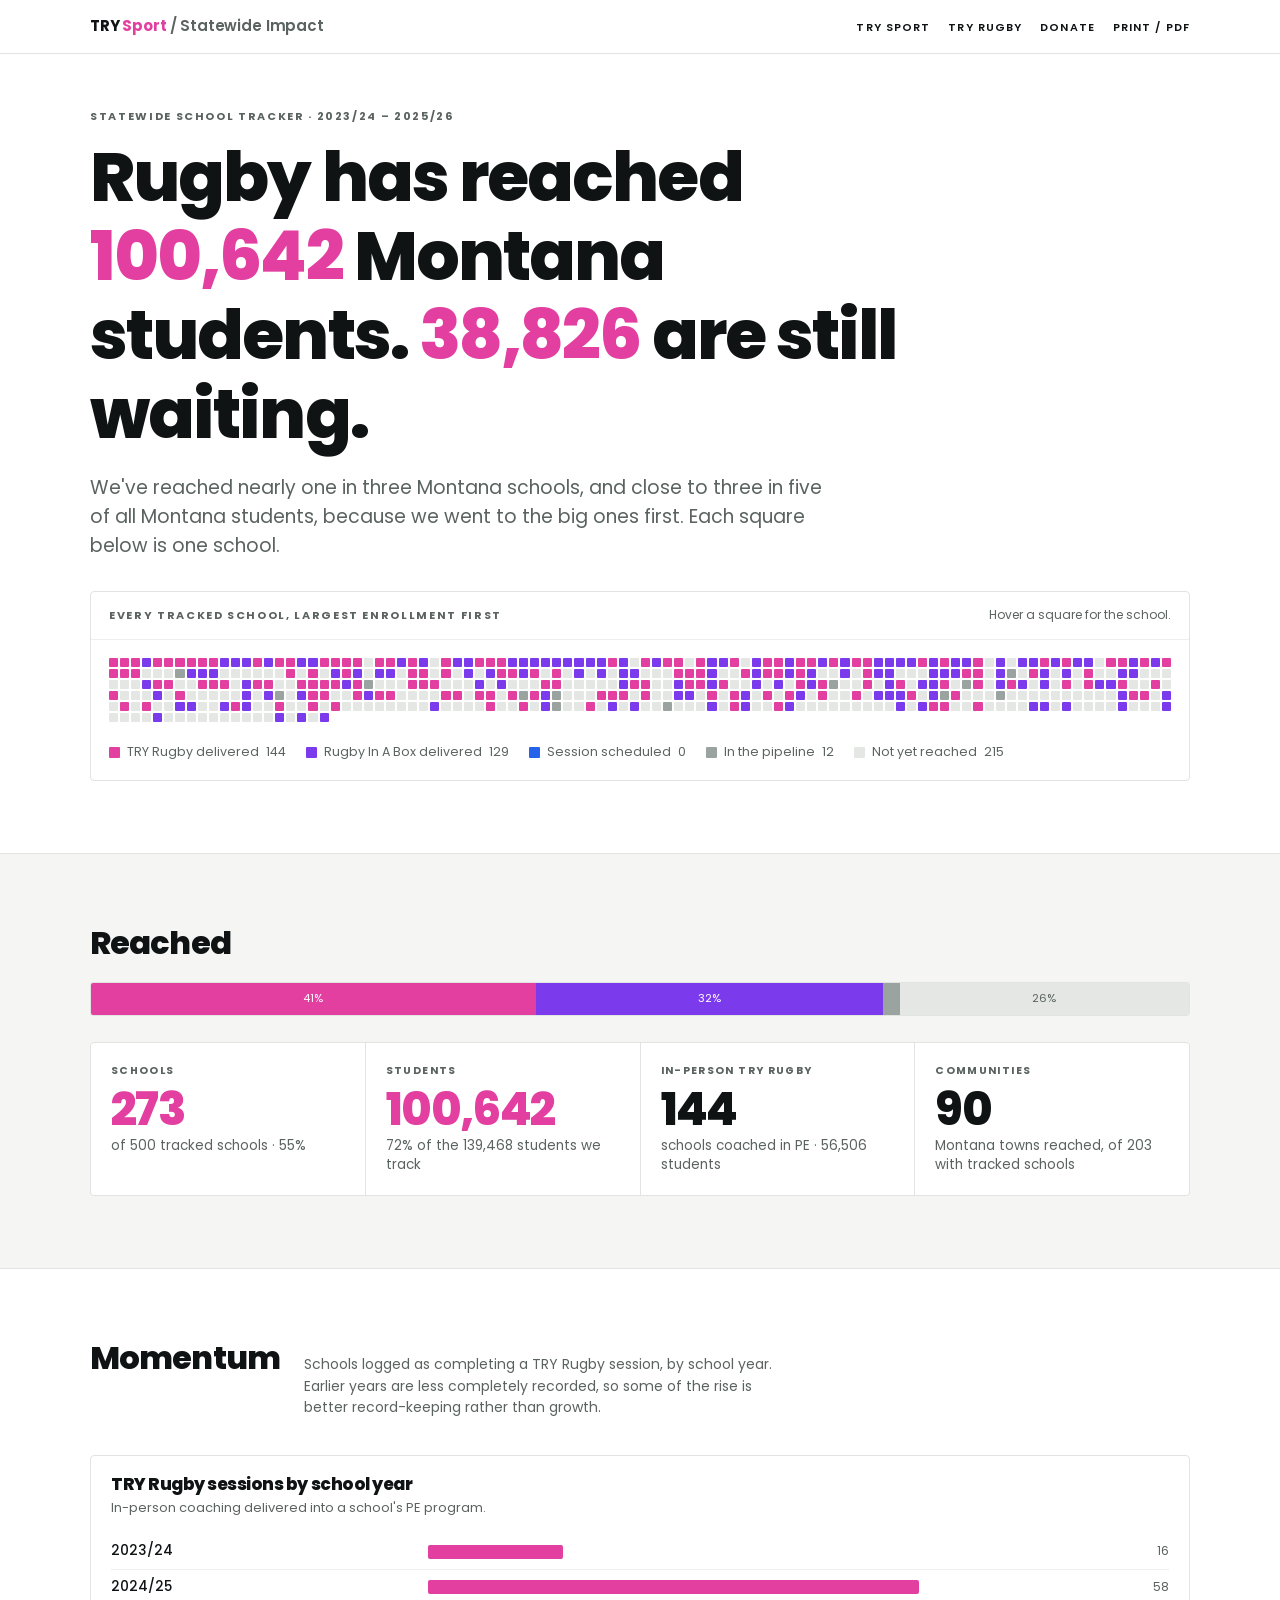
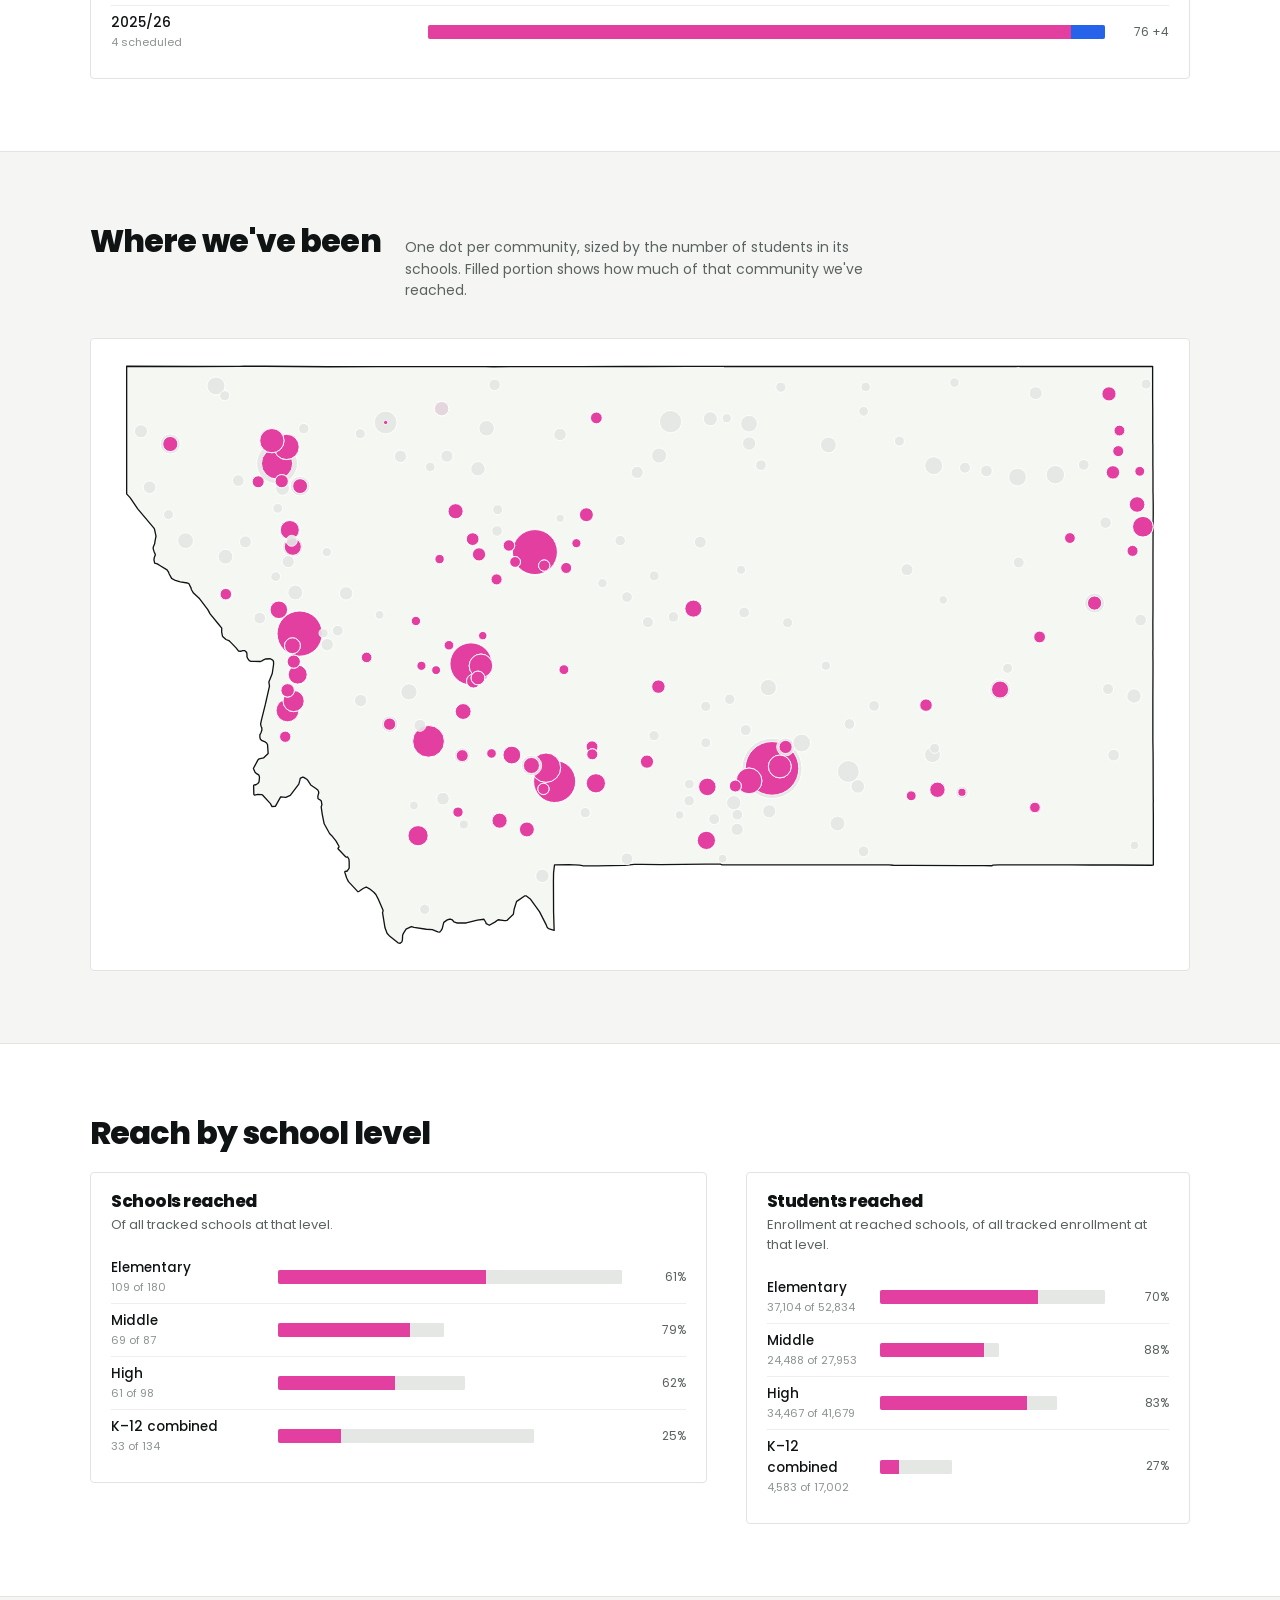
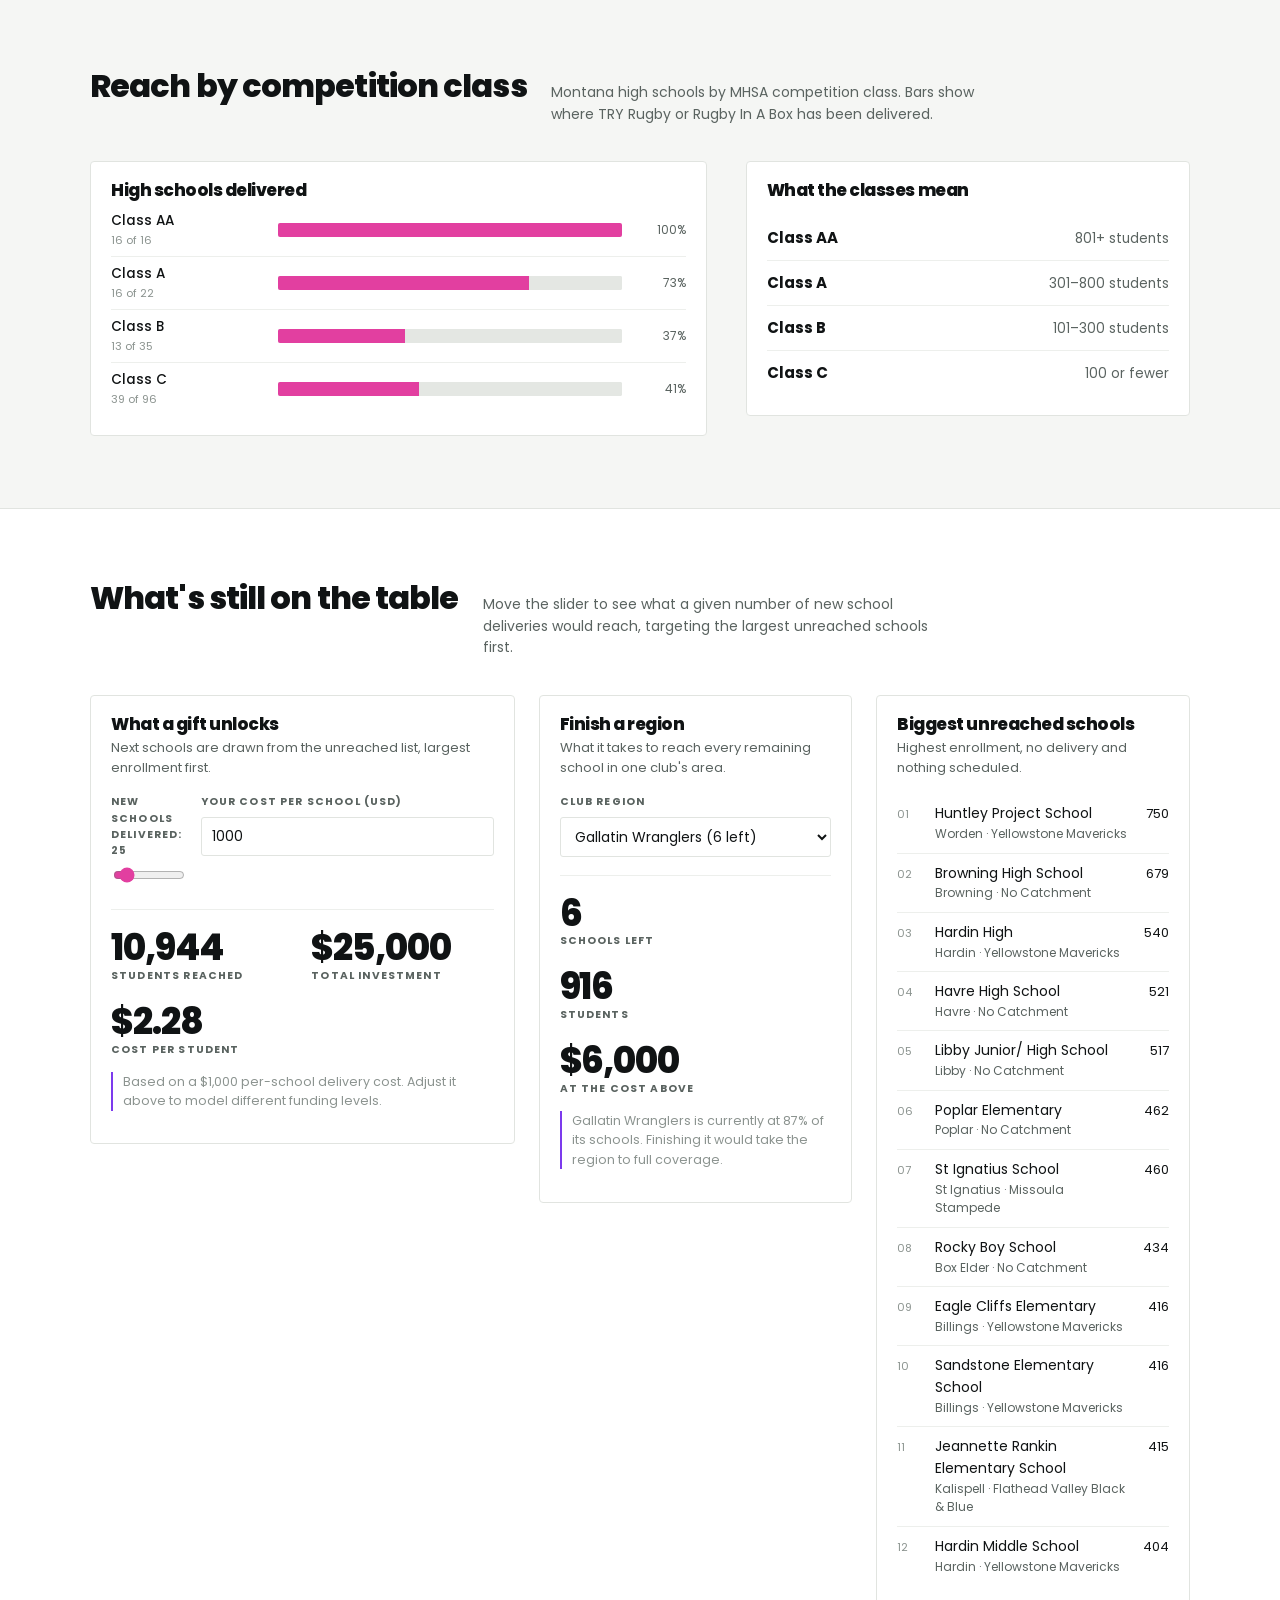
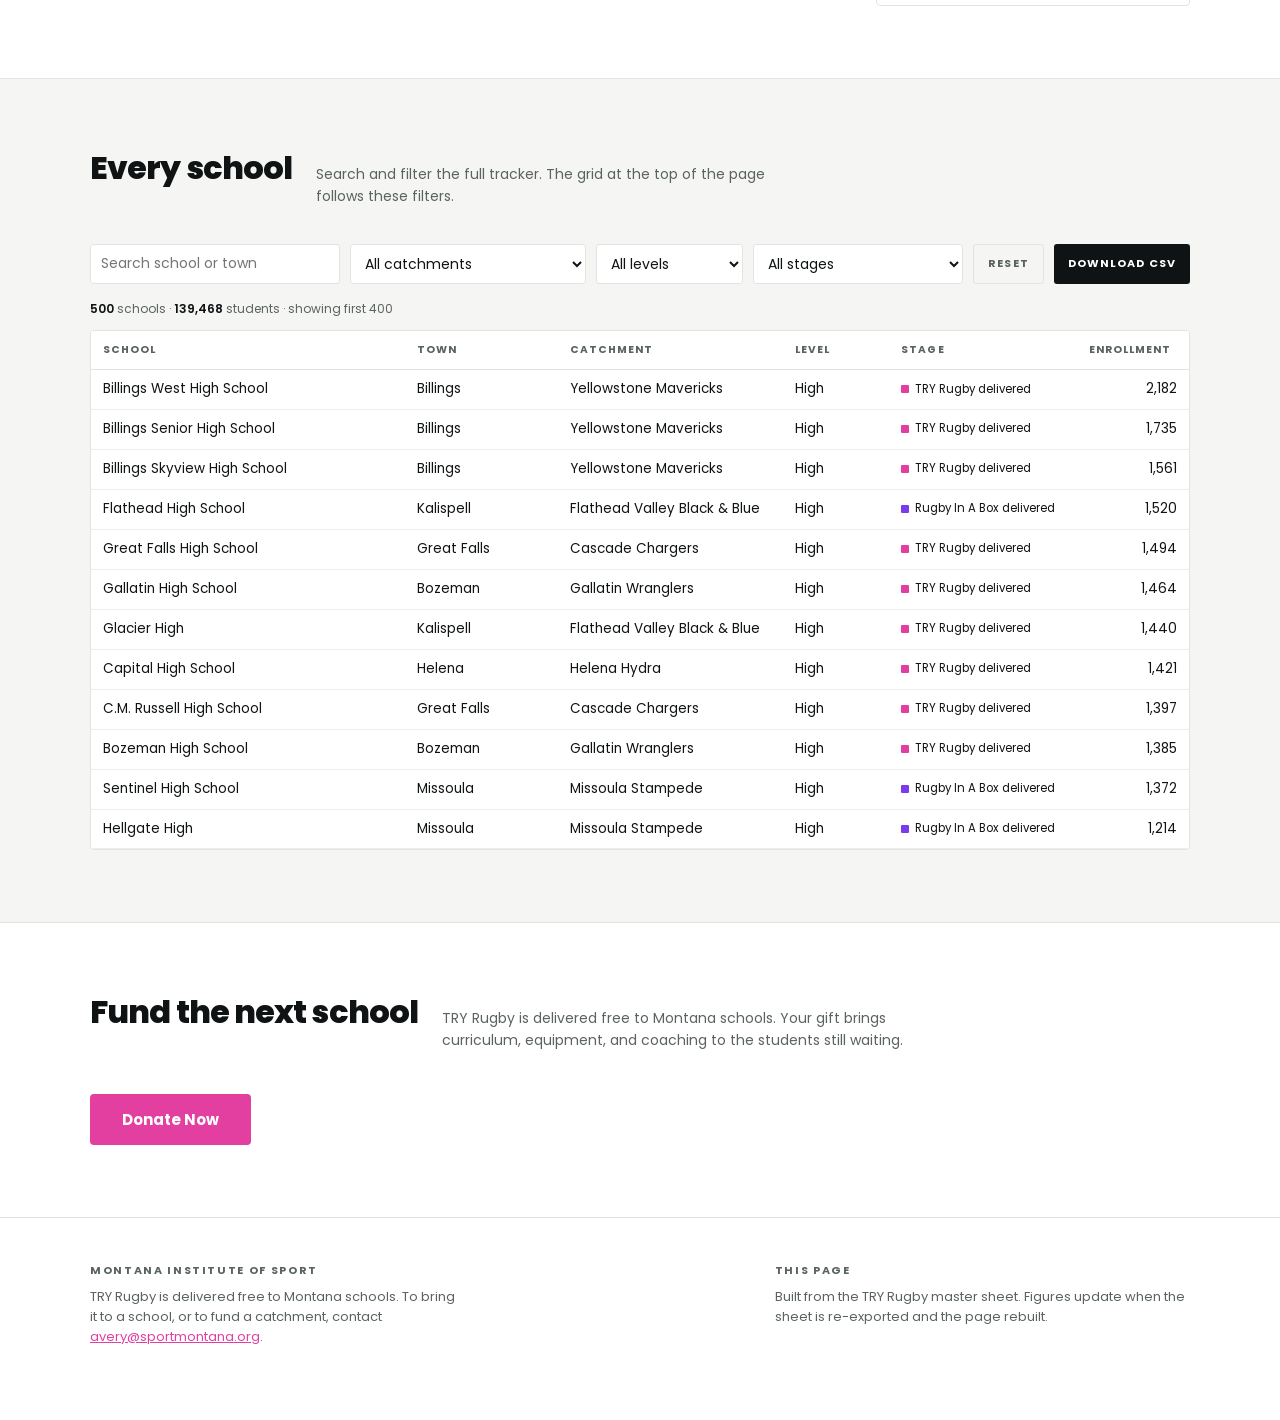
==== commit e600ecb9: "Auto-update impact data from master sheet" ====
--- a/impact/index.html
+++ b/impact/index.html
@@ -391,7 +391,7 @@
 <div class="tip" id="tip" role="status" aria-live="polite"></div>
 
 <script>
-const DATA = {"certified":["Bitterroot Warriors","Butte Celtics","Cascade Chargers","Flathead Valley Black & Blue","Gallatin Wranglers","Helena Hydra","Missoula Stampede","Yellowstone Mavericks"],"schools":[{"n":"Billings West High School","c":"Billings","k":"Yellowstone Mavericks","k0":"Yellowstone Mavericks","b":"High","t":"High School","s":"try","e":2182,"l":"Cold Call","y3":"Rugby In A Box - Offered","y4":"Declined","y5":"Try Rugby - Completed","r":1,"cls":"AA"},{"n":"Billings Senior High School","c":"Billings","k":"Yellowstone Mavericks","k0":"Yellowstone Mavericks","b":"High","t":"High School","s":"try","e":1735,"l":"Cold Call","y3":"Rugby In A Box - Offered","y4":"Try Rugby - Completed","y5":"Try Rugby - Completed","r":2,"cls":"AA"},{"n":"Billings Skyview High School","c":"Billings","k":"Yellowstone Mavericks","k0":"Yellowstone Mavericks","b":"High","t":"High School","s":"try","e":1561,"l":"MCA 24","y3":"Rugby In A Box - Offered","y4":"Try Rugby - Completed","y5":"Rugby In A Box - Offered","r":3,"cls":"AA"},{"n":"Flathead High School","c":"Kalispell","k":"Flathead Valley Black & Blue","k0":"Flathead Valley Black & Blue","b":"High","t":"High School","s":"rib","e":1520,"l":"Cold Call","y3":"","y4":"","y5":"","r":4,"cls":"AA"},{"n":"Great Falls High School","c":"Great Falls","k":"Cascade Chargers","k0":"Cascade Chargers","b":"High","t":"High School","s":"try","e":1494,"l":"SHAPE 23","y3":"","y4":"Try Rugby - Completed","y5":"Try Rugby - Completed","r":5,"cls":"AA"},{"n":"Gallatin High School","c":"Bozeman","k":"Gallatin Wranglers","k0":"Gallatin Wranglers","b":"High","t":"High School","s":"try","e":1464,"l":"Referral","y3":"","y4":"Try Rugby - Completed","y5":"Try Rugby - Completed","r":6,"cls":"AA"},{"n":"Glacier High","c":"Kalispell","k":"Flathead Valley Black & Blue","k0":"Flathead Valley Black & Blue","b":"High","t":"High School","s":"try","e":1440,"l":"Referral","y3":"","y4":"Try Rugby - Completed","y5":"Rugby In A Box - Offered","r":7,"cls":"AA"},{"n":"Capital High School","c":"Helena","k":"Helena Hydra","k0":"Helena Hydra","b":"High","t":"High School","s":"try","e":1421,"l":"SHAPE 25","y3":"Prospect","y4":"Try Rugby - Completed","y5":"Rugby In A Box - Offered","r":8,"cls":"AA"},{"n":"C.M. Russell High School","c":"Great Falls","k":"Cascade Chargers","k0":"Cascade Chargers","b":"High","t":"High School","s":"try","e":1397,"l":"SHAPE 23","y3":"","y4":"Try Rugby - Completed","y5":"Try Rugby - Completed","r":9,"cls":"AA"},{"n":"Bozeman High School","c":"Bozeman","k":"Gallatin Wranglers","k0":"Gallatin Wranglers","b":"High","t":"High School","s":"try","e":1385,"l":"Cold Call","y3":"Prospect","y4":"Try Rugby - Completed","y5":"Try Rugby - Completed","r":10,"cls":"AA"},{"n":"Sentinel High School","c":"Missoula","k":"Missoula Stampede","k0":"Missoula Stampede","b":"High","t":"High School","s":"rib","e":1372,"l":"Cold Call","y3":"","y4":"","y5":"","r":11,"cls":"AA"},{"n":"Hellgate High","c":"Missoula","k":"Missoula Stampede","k0":"Missoula Stampede","b":"High","t":"High School","s":"rib","e":1214,"l":"SHAPE 23","y3":"","y4":"","y5":"Rugby In A Box - Offered","r":12,"cls":"AA"},{"n":"Laurel Elementary School","c":"Laurel","k":"Yellowstone Mavericks","k0":"Yellowstone Mavericks","b":"Elementary","t":"Elementary School","s":"rib","e":1204,"l":"Cold Call","y3":"","y4":"","y5":"Rugby In A Box - Delivered","r":13,"cls":""},{"n":"Butte High School","c":"Butte","k":"Butte Celtics","k0":"Butte Celtics","b":"High","t":"High School","s":"try","e":1197,"l":"SHAPE 25","y3":"Prospect","y4":"Prospect","y5":"Rugby In A Box - Offered","r":14,"cls":"AA"},{"n":"Big Sky High School","c":"Missoula","k":"Missoula Stampede","k0":"Missoula Stampede","b":"High","t":"High School","s":"rib","e":1181,"l":"Cold Call","y3":"","y4":"","y5":"","r":15,"cls":"AA"},{"n":"C.R. Anderson Middle School","c":"Helena","k":"Helena Hydra","k0":"Helena Hydra","b":"Middle","t":"Middle School","s":"try","e":1063,"l":"SHAPE 23","y3":"Try Rugby - Completed","y4":"Try Rugby - Completed","y5":"Try Rugby - Completed","r":16,"cls":""},{"n":"Belgrade Middle School","c":"Belgrade","k":"Gallatin Wranglers","k0":"Gallatin Wranglers","b":"Middle","t":"Middle School","s":"try","e":1050,"l":"SHAPE 23","y3":"Try Rugby - Completed","y4":"Prospect","y5":"Rugby In A Box - Offered","r":17,"cls":""},{"n":"Kalispell Middle School","c":"Kalispell","k":"Flathead Valley Black & Blue","k0":"Flathead Valley Black & Blue","b":"Middle","t":"Middle School","s":"rib","e":1045,"l":"Cold Call","y3":"","y4":"","y5":"","r":18,"cls":""},{"n":"Helena High School","c":"Helena","k":"Helena Hydra","k0":"Helena Hydra","b":"High","t":"High School","s":"rib","e":970,"l":"Cold Call","y3":"","y4":"","y5":"Rugby In A Box - Delivered","r":19,"cls":"AA"},{"n":"Belgrade High School","c":"Belgrade","k":"Gallatin Wranglers","k0":"Gallatin Wranglers","b":"High","t":"High School","s":"try","e":916,"l":"Cold Call","y3":"Prospect","y4":"Try Rugby - Completed","y5":"Rugby In A Box - Offered","r":20,"cls":"AA"},{"n":"Sacajawea - Bozeman","c":"Bozeman","k":"Gallatin Wranglers","k0":"Gallatin Wranglers","b":"Middle","t":"Middle School","s":"try","e":826,"l":"Cold Call","y3":"","y4":"Try Rugby - Completed","y5":"Rugby In A Box - Offered","r":21,"cls":""},{"n":"East Middle School","c":"Great Falls","k":"Cascade Chargers","k0":"Cascade Chargers","b":"Middle","t":"Middle School","s":"try","e":786,"l":"SHAPE 23","y3":"","y4":"Try Rugby - Completed","y5":"Rugby In A Box - Offered","r":22,"cls":""},{"n":"Chief Joseph Middle - Bozeman","c":"Bozeman","k":"Gallatin Wranglers","k0":"Gallatin Wranglers","b":"Middle","t":"Middle School","s":"try","e":752,"l":"Cold Call","y3":"","y4":"Try Rugby - Completed","y5":"Try Rugby - Completed","r":23,"cls":""},{"n":"Ben Steele Middle School","c":"Billings","k":"Yellowstone Mavericks","k0":"Yellowstone Mavericks","b":"Middle","t":"Middle School","s":"try","e":747,"l":"MCA 24","y3":"Prospect","y4":"Try Rugby - Completed","y5":"Try Rugby - Completed","r":24,"cls":""},{"n":"North Middle School","c":"Great Falls","k":"Cascade Chargers","k0":"Cascade Chargers","b":"Middle","t":"Middle School","s":"try","e":723,"l":"MCA 24","y3":"Try Rugby - Completed","y4":"Try Rugby - Completed","y5":"Rugby In A Box - Offered","r":25,"cls":""},{"n":"Meadowlark School","c":"Billings","k":"Yellowstone Mavericks","k0":"Yellowstone Mavericks","b":"Elementary","t":"Elementary School","s":"rib","e":705,"l":"Cold Call","y3":"","y4":"","y5":"","r":26,"cls":""},{"n":"Castle Rock Middle School","c":"Billings","k":"Yellowstone Mavericks","k0":"Yellowstone Mavericks","b":"Middle","t":"Middle School","s":"try","e":703,"l":"SHAPE 23","y3":"Rugby In A Box - Offered","y4":"Declined","y5":"Try Rugby - Completed","r":27,"cls":""},{"n":"Helena Middle School","c":"Helena","k":"Helena Hydra","k0":"Helena Hydra","b":"Middle","t":"Middle School","s":"rib","e":688,"l":"Cold Call","y3":"","y4":"","y5":"Rugby In A Box - Delivered","r":28,"cls":""},{"n":"Lewis & Clark Middle School","c":"Billings","k":"Yellowstone Mavericks","k0":"Yellowstone Mavericks","b":"Middle","t":"Middle School","s":"try","e":667,"l":"Cold Call","y3":"","y4":"","y5":"Try Rugby - Completed","r":30,"cls":""},{"n":"Washington Middle School - Missoula","c":"Missoula","k":"Missoula Stampede","k0":"Missoula Stampede","b":"Middle","t":"Middle School","s":"rib","e":662,"l":"Cold Call","y3":"","y4":"","y5":"","r":31,"cls":""},{"n":"Whitefish High School","c":"Whitefish","k":"Flathead Valley Black & Blue","k0":"Flathead Valley Black & Blue","b":"High","t":"High School","s":"rib","e":660,"l":"Cold Call","y3":"","y4":"","y5":"","r":32,"cls":"A"},{"n":"East Middle School - Butte","c":"Butte","k":"Butte Celtics","k0":"Butte Celtics","b":"Middle","t":"Middle School","s":"try","e":658,"l":"Referral","y3":"Prospect","y4":"Prospect","y5":"Try Rugby - Completed","r":33,"cls":""},{"n":"Whitefish Middle School","c":"Whitefish","k":"Flathead Valley Black & Blue","k0":"Flathead Valley Black & Blue","b":"Middle","t":"Middle School","s":"try","e":657,"l":"Referral","y3":"","y4":"Try Rugby - Completed","y5":"Try Rugby - Completed","r":34,"cls":"C"},{"n":"Columbia Falls High School","c":"Columbia Falls","k":"Flathead Valley Black & Blue","k0":"Flathead Valley Black & Blue","b":"High","t":"High School","s":"try","e":655,"l":"Cold Call","y3":"","y4":"Try Rugby - Completed","y5":"Try Rugby - Completed","r":35,"cls":"A"},{"n":"L A Muldown School","c":"Whitefish","k":"Flathead Valley Black & Blue","k0":"Flathead Valley Black & Blue","b":"Elementary","t":"Elementary School","s":"rib","e":649,"l":"Cold Call","y3":"","y4":"","y5":"","r":36,"cls":""},{"n":"Libby Elementary School","c":"Libby","k":"No Catchment","k0":"No Catchment","b":"Elementary","t":"Elementary School","s":"rib","e":634,"l":"Cold Call","y3":"","y4":"","y5":"","r":37,"cls":""},{"n":"St. Francis Catholic School","c":"Billings","k":"Yellowstone Mavericks","k0":"Yellowstone Mavericks","b":"Elementary","t":"Elementary School","s":"rib","e":629,"l":"Cold Call","y3":"","y4":"","y5":"","r":38,"cls":""},{"n":"East Helena High School","c":"East Helena","k":"Helena Hydra","k0":"Helena Hydra","b":"High","t":"High School","s":"rib","e":604,"l":"Cold Call","y3":"","y4":"","y5":"Rugby In A Box - Delivered","r":39,"cls":"A"},{"n":"Will James Middle School","c":"Billings","k":"Yellowstone Mavericks","k0":"Yellowstone Mavericks","b":"Middle","t":"Middle School","s":"rib","e":597,"l":"Referral","y3":"","y4":"Rugby In A Box - Offered","y5":"Rugby In A Box - Delivered","r":40,"cls":""},{"n":"Porter Middle School","c":"Missoula","k":"Missoula Stampede","k0":"Missoula Stampede","b":"Middle","t":"Middle School","s":"rib","e":578,"l":"Cold Call","y3":"","y4":"","y5":"","r":41,"cls":""},{"n":"Laurel Middle School","c":"Laurel","k":"Yellowstone Mavericks","k0":"Yellowstone Mavericks","b":"Middle","t":"Middle School","s":"rib","e":573,"l":"Cold Call","y3":"","y4":"","y5":"Rugby In A Box - Delivered","r":42,"cls":""},{"n":"Ruder Elementary","c":"Columbia Falls","k":"Flathead Valley Black & Blue","k0":"Flathead Valley Black & Blue","b":"Elementary","t":"Elementary School","s":"rib","e":565,"l":"Cold Call","y3":"","y4":"","y5":"","r":43,"cls":""},{"n":"Hamilton High School","c":"Hamilton","k":"Bitterroot Warriors","k0":"Bitterroot Warriors","b":"High","t":"High School","s":"rib","e":555,"l":"Cold Call","y3":"","y4":"","y5":"","r":44,"cls":"A"},{"n":"Meadow Lark - Great Falls","c":"Great Falls","k":"Cascade Chargers","k0":"Cascade Chargers","b":"Elementary","t":"Elementary School","s":"try","e":555,"l":"SHAPE 23","y3":"","y4":"","y5":"Rugby In A Box - Delivered","r":45,"cls":""},{"n":"Daly School","c":"Hamilton","k":"Bitterroot Warriors","k0":"Bitterroot Warriors","b":"Elementary","t":"Elementary School","s":"rib","e":552,"l":"Cold Call","y3":"","y4":"","y5":"","r":46,"cls":""},{"n":"Parkview Elementary School","c":"Dillon","k":"Butte Celtics","k0":"Butte Celtics","b":"Elementary","t":"Elementary School","s":"rib","e":536,"l":"Cold Call","y3":"","y4":"","y5":"","r":48,"cls":""},{"n":"Laurel High School","c":"Laurel","k":"Yellowstone Mavericks","k0":"Yellowstone Mavericks","b":"High","t":"High School","s":"try","e":536,"l":"Cold Call","y3":"","y4":"Try Rugby - Completed","y5":"Prospect","r":47,"cls":"A"},{"n":"Havre High School","c":"Havre","k":"No Catchment","k0":"No Catchment","b":"High","t":"High School","s":"none","e":531,"l":"Cold Call","y3":"","y4":"","y5":"","r":49,"cls":"A"},{"n":"Columbia Falls Jr HS","c":"Columbia Falls","k":"Flathead Valley Black & Blue","k0":"Flathead Valley Black & Blue","b":"Middle","t":"Middle School","s":"try","e":526,"l":"Cold Call","y3":"","y4":"","y5":"","r":50,"cls":""},{"n":"Polson Middle School","c":"Polson","k":"Flathead Valley Black & Blue","k0":"Flathead Valley Black & Blue","b":"Middle","t":"Middle School","s":"try","e":524,"l":"SHAPE 25","y3":"","y4":"","y5":"Rugby In A Box - Offered","r":51,"cls":""},{"n":"Polson High School","c":"Polson","k":"Flathead Valley Black & Blue","k0":"Flathead Valley Black & Blue","b":"High","t":"High School","s":"rib","e":520,"l":"SHAPE 25","y3":"","y4":"","y5":"Rugby In A Box - Offered","r":54,"cls":"A"},{"n":"Emily Dickenson - Bozeman","c":"Bozeman","k":"Gallatin Wranglers","k0":"Gallatin Wranglers","b":"Elementary","t":"Elementary School","s":"try","e":520,"l":"SHAPE 25","y3":"","y4":"Try Rugby - Completed","y5":"Try Rugby - Completed","r":52,"cls":""},{"n":"Hyalite Elementray","c":"Bozeman","k":"Gallatin Wranglers","k0":"Gallatin Wranglers","b":"Elementary","t":"Elementary School","s":"rib","e":520,"l":"Cold Call","y3":"","y4":"Rugby In A Box - Delivered","y5":"Rugby In A Box - Delivered","r":53,"cls":""},{"n":"Medicine Crow Middle School","c":"Billings","k":"Yellowstone Mavericks","k0":"Yellowstone Mavericks","b":"Middle","t":"Middle School","s":"try","e":518,"l":"Cold Call","y3":"","y4":"","y5":"Try Rugby - Completed","r":55,"cls":""},{"n":"Edgerton School","c":"Kalispell","k":"Flathead Valley Black & Blue","k0":"Flathead Valley Black & Blue","b":"Elementary","t":"Elementary School","s":"rib","e":511,"l":"Cold Call","y3":"","y4":"","y5":"","r":56,"cls":""},{"n":"Boulder School","c":"Billings","k":"Yellowstone Mavericks","k0":"Yellowstone Mavericks","b":"Elementary","t":"Elementary School","s":"try","e":507,"l":"Cold Call","y3":"","y4":"","y5":"","r":57,"cls":""},{"n":"West Elementary - Butte","c":"Butte","k":"Butte Celtics","k0":"Butte Celtics","b":"Elementary","t":"Elementary School","s":"try","e":498,"l":"Referral","y3":"","y4":"","y5":"Try Rugby - Completed","r":58,"cls":""},{"n":"Stevensville Elementary School","c":"Stevensville","k":"Bitterroot Warriors","k0":"Bitterroot Warriors","b":"Elementary","t":"K-6","s":"rib","e":496,"l":"SHAPE 23","y3":"Rugby In A Box - Delivered","y4":"Rugby In A Box - Offered","y5":"","r":59,"cls":""},{"n":"Meadow Lark - Bozeman","c":"Bozeman","k":"Gallatin Wranglers","k0":"Gallatin Wranglers","b":"Elementary","t":"Elementary School","s":"try","e":495,"l":"MCA 24","y3":"","y4":"Try Rugby - Completed","y5":"Rugby In A Box - Offered","r":61,"cls":""},{"n":"Custer County High School","c":"Miles City","k":"No Catchment","k0":"No Catchment","b":"High","t":"High School","s":"try","e":495,"l":"SHAPE 24","y3":"","y4":"Try Rugby - Completed","y5":"Try Rugby - Completed","r":60,"cls":"A"},{"n":"Jim Darcy Elementary School","c":"Helena","k":"Helena Hydra","k0":"Helena Hydra","b":"Elementary","t":"Elementary School","s":"rib","e":493,"l":"Cold Call","y3":"","y4":"","y5":"Rugby In A Box - Delivered","r":62,"cls":""},{"n":"Riverside Middle School","c":"Billings","k":"Yellowstone Mavericks","k0":"Yellowstone Mavericks","b":"Middle","t":"Middle School","s":"try","e":492,"l":"Cold Call","y3":"","y4":"","y5":"Try Rugby - Completed","r":63,"cls":""},{"n":"Glacier Gateway Elem","c":"Columbia Falls","k":"Flathead Valley Black & Blue","k0":"Flathead Valley Black & Blue","b":"Elementary","t":"Elementary School","s":"rib","e":488,"l":"Cold Call","y3":"","y4":"","y5":"","r":64,"cls":""},{"n":"Lockwood High School","c":"Lockwood","k":"Yellowstone Mavericks","k0":"Yellowstone Mavericks","b":"High","t":"High School","s":"try","e":488,"l":"Cold Call","y3":"","y4":"","y5":"Try Rugby - Completed","r":65,"cls":"A"},{"n":"East Valley Middle School","c":"East Helena","k":"Helena Hydra","k0":"Helena Hydra","b":"Middle","t":"Middle School","s":"try","e":482,"l":"Cold Call","y3":"","y4":"","y5":"Try Rugby - Completed","r":66,"cls":""},{"n":"Hardin High","c":"Hardin","k":"Yellowstone Mavericks","k0":"Yellowstone Mavericks","b":"High","t":"High School","s":"none","e":482,"l":"Cold Call","y3":"","y4":"","y5":"Rugby In A Box - Offered","r":67,"cls":"A"},{"n":"Corvallis High School","c":"Corvallis","k":"Bitterroot Warriors","k0":"Bitterroot Warriors","b":"High","t":"High School","s":"rib","e":480,"l":"Cold Call","y3":"","y4":"","y5":"Prospect","r":68,"cls":"A"},{"n":"Hamilton Middle School","c":"Hamilton","k":"Bitterroot Warriors","k0":"Bitterroot Warriors","b":"Middle","t":"Middle School","s":"rib","e":480,"l":"Cold Call","y3":"","y4":"","y5":"","r":69,"cls":""},{"n":"Elder Grove Elementary School","c":"Billings","k":"Yellowstone Mavericks","k0":"Yellowstone Mavericks","b":"Elementary","t":"Elementary School","s":"rib","e":472,"l":"Cold Call","y3":"","y4":"","y5":"","r":70,"cls":""},{"n":"Janette Rankin Elementray","c":"Missoula","k":"Missoula Stampede","k0":"Missoula Stampede","b":"Elementary","t":"Elementary School","s":"rib","e":471,"l":"Cold Call","y3":"","y4":"","y5":"Rugby In A Box - Delivered","r":71,"cls":""},{"n":"Meadow Hill Middle School","c":"Missoula","k":"Missoula Stampede","k0":"Missoula Stampede","b":"Middle","t":"Middle School","s":"try","e":470,"l":"SHAPE 23","y3":"Try Rugby - Completed","y4":"","y5":"Rugby In A Box - Offered","r":72,"cls":""},{"n":"Paxson School","c":"Missoula","k":"Missoula Stampede","k0":"Missoula Stampede","b":"Elementary","t":"Elementary School","s":"rib","e":470,"l":"Cold Call","y3":"","y4":"","y5":"","r":73,"cls":""},{"n":"Ridge View Elementary","c":"Belgrade","k":"Gallatin Wranglers","k0":"Gallatin Wranglers","b":"Elementary","t":"Elementary School","s":"try","e":468,"l":"MCA 24","y3":"","y4":"Try Rugby - Completed","y5":"Rugby In A Box - Offered","r":74,"cls":""},{"n":"Bigfork Elementary","c":"Bigfork","k":"Flathead Valley Black & Blue","k0":"Flathead Valley Black & Blue","b":"Elementary","t":"Elementary School","s":"rib","e":464,"l":"Cold Call","y3":"","y4":"","y5":"","r":75,"cls":""},{"n":"West Elementary - Great Falls","c":"Great Falls","k":"Cascade Chargers","k0":"Cascade Chargers","b":"Elementary","t":"Elementary School","s":"try","e":463,"l":"Cold Call","y3":"","y4":"Prospect","y5":"Try Rugby - Completed","r":77,"cls":""},{"n":"Four Georgians Elementary School","c":"Helena","k":"Helena Hydra","k0":"Helena Hydra","b":"Elementary","t":"Elementary School","s":"rib","e":463,"l":"Cold Call","y3":"","y4":"","y5":"Rugby In A Box - Delivered","r":76,"cls":""},{"n":"Saddle Peak Elementary","c":"Belgrade","k":"Gallatin Wranglers","k0":"Gallatin Wranglers","b":"Elementary","t":"Elementary School","s":"rib","e":460,"l":"Cold Call","y3":"","y4":"","y5":"Rugby In A Box - Offered","r":78,"cls":""},{"n":"Rattlesnake Elementary","c":"Missoula","k":"Missoula Stampede","k0":"Missoula Stampede","b":"Elementary","t":"Elementary School","s":"rib","e":456,"l":"Cold Call","y3":"","y4":"","y5":"Rugby In A Box - Delivered","r":79,"cls":""},{"n":"Lewis and Clark Elementary - Great Falls","c":"Great Falls","k":"Cascade Chargers","k0":"Cascade Chargers","b":"Elementary","t":"Elementary School","s":"rib","e":452,"l":"Cold Call","y3":"","y4":"","y5":"Rugby In A Box - Delivered","r":80,"cls":""},{"n":"Riverview Elementary School","c":"Great Falls","k":"Cascade Chargers","k0":"Cascade Chargers","b":"Elementary","t":"Elementary School","s":"try","e":449,"l":"Cold Call","y3":"","y4":"Try Rugby - Completed","y5":"Try Rugby - Completed","r":81,"cls":""},{"n":"Quentin Brown Primary K-4","c":"Corvallis","k":"Bitterroot Warriors","k0":"Bitterroot Warriors","b":"Elementary","t":"Elementary School","s":"rib","e":447,"l":"Cold Call","y3":"","y4":"","y5":"","r":82,"cls":""},{"n":"Ronan Middle School","c":"Ronan","k":"No Catchment","k0":"No Catchment","b":"Middle","t":"Middle School","s":"try","e":446,"l":"MCA 24","y3":"","y4":"Try Rugby - Completed","y5":"Try Rugby - Completed","r":83,"cls":"A"},{"n":"R.H. Radley Elementary School","c":"East Helena","k":"Helena Hydra","k0":"Helena Hydra","b":"Elementary","t":"Elementary School","s":"rib","e":440,"l":"Cold Call","y3":"","y4":"","y5":"Rugby In A Box - Delivered","r":84,"cls":"C"},{"n":"Chief Charlo Elementary","c":"Missoula","k":"Missoula Stampede","k0":"Missoula Stampede","b":"Elementary","t":"Elementary School","s":"rib","e":437,"l":"Cold Call","y3":"","y4":"","y5":"Rugby In A Box - Delivered","r":85,"cls":""},{"n":"Jeannette Rankin Elementary Sc","c":"Kalispell","k":"Flathead Valley Black & Blue","k0":"Flathead Valley Black & Blue","b":"Elementary","t":"Elementary School","s":"none","e":435,"l":"Cold Call","y3":"","y4":"","y5":"","r":86,"cls":""},{"n":"Target Range School","c":"Missoula","k":"Missoula Stampede","k0":"Missoula Stampede","b":"K-12","t":"K-8 School","s":"try","e":434,"l":"Cold Call","y3":"","y4":"Try Rugby - Completed","y5":"","r":87,"cls":""},{"n":"Mountain View","c":"Great Falls","k":"Cascade Chargers","k0":"Cascade Chargers","b":"Elementary","t":"Elementary School","s":"try","e":433,"l":"SHAPE 24","y3":"","y4":"","y5":"Rugby In A Box - Delivered","r":90,"cls":""},{"n":"Arrowhead School","c":"Billings","k":"Yellowstone Mavericks","k0":"Yellowstone Mavericks","b":"Elementary","t":"Elementary School","s":"try","e":433,"l":"Cold Call","y3":"Prospect","y4":"Prospect","y5":"Try Rugby - Completed","r":88,"cls":""},{"n":"Lockwood Middle School","c":"Lockwood","k":"Yellowstone Mavericks","k0":"Yellowstone Mavericks","b":"Middle","t":"Middle School","s":"rib","e":433,"l":"Cold Call","y3":"","y4":"","y5":"Rugby In A Box - Delivered","r":89,"cls":""},{"n":"Giant Springs Elementary","c":"Great Falls","k":"Cascade Chargers","k0":"Cascade Chargers","b":"Elementary","t":"Elementary School","s":"rib","e":432,"l":"Cold Call","y3":"","y4":"","y5":"Rugby In A Box - Delivered","r":91,"cls":""},{"n":"K William Harvey Elem","c":"Ronan","k":"No Catchment","k0":"No Catchment","b":"Elementary","t":"Elementary School","s":"none","e":432,"l":"Cold Call","y3":"","y4":"","y5":"","r":92,"cls":""},{"n":"Park High School","c":"Livingston","k":"Gallatin Wranglers","k0":"Gallatin Wranglers","b":"High","t":"High School","s":"try","e":427,"l":"Referral","y3":"","y4":"Try Rugby - Completed","y5":"Try Rugby - Completed","r":93,"cls":"A"},{"n":"Whittier Elementary School - Butte","c":"Butte","k":"Butte Celtics","k0":"Butte Celtics","b":"Elementary","t":"Elementary School","s":"try","e":425,"l":"Referral","y3":"","y4":"","y5":"Rugby In A Box - Offered","r":94,"cls":""},{"n":"Deer Lodge Elementary","c":"Deer Lodge","k":"Butte Celtics","k0":"Butte Celtics","b":"Elementary","t":"Elementary School","s":"none","e":424,"l":"Cold Call","y3":"","y4":"","y5":"Prospect","r":95,"cls":""},{"n":"Morning Star Elementary - Bozeman","c":"Bozeman","k":"Gallatin Wranglers","k0":"Gallatin Wranglers","b":"Elementary","t":"Elementary School","s":"try","e":424,"l":"Cold Call","y3":"","y4":"Try Rugby - Completed","y5":"Rugby In A Box - Offered","r":96,"cls":""},{"n":"Hillcrest Elementary","c":"Butte","k":"Butte Celtics","k0":"Butte Celtics","b":"Elementary","t":"Elementary School","s":"try","e":423,"l":"Referral","y3":"","y4":"","y5":"Try Rugby - Completed","r":97,"cls":""},{"n":"Huntley Project Elem K-6","c":"Worden","k":"Yellowstone Mavericks","k0":"Yellowstone Mavericks","b":"Elementary","t":"Elementary School","s":"none","e":422,"l":"Cold Call","y3":"","y4":"","y5":"","r":98,"cls":""},{"n":"Lame Deer Elementary (Separate from Lame Deer School K-12 listing)","c":"Lame Deer","k":"No Catchment","k0":"No Catchment","b":"Elementary","t":"Elementary School","s":"rib","e":418,"l":"Cold Call","y3":"","y4":"","y5":"Rugby In A Box - Delivered","r":99,"cls":""},{"n":"Eagle Cliffs Elementary","c":"Billings","k":"Yellowstone Mavericks","k0":"Yellowstone Mavericks","b":"Elementary","t":"Elementary School","s":"none","e":416,"l":"Cold Call","y3":"","y4":"","y5":"","r":100,"cls":""},{"n":"Sandstone Elementary School","c":"Billings","k":"Yellowstone Mavericks","k0":"Yellowstone Mavericks","b":"Elementary","t":"Elementary School","s":"none","e":416,"l":"Cold Call","y3":"","y4":"","y5":"Prospect","r":101,"cls":""},{"n":"Story Creek Elementary","c":"Belgrade","k":"Gallatin Wranglers","k0":"Gallatin Wranglers","b":"Elementary","t":"Elementary School","s":"rib","e":409,"l":"Cold Call","y3":"","y4":"","y5":"","r":102,"cls":""},{"n":"Sacajawea Elementary - Great Falls","c":"Great Falls","k":"Cascade Chargers","k0":"Cascade Chargers","b":"Elementary","t":"Elementary School","s":"rib","e":407,"l":"Cold Call","y3":"","y4":"Prospect","y5":"Prospect","r":104,"cls":""},{"n":"Frenchtown High","c":"Frenchtown","k":"Missoula Stampede","k0":"Missoula Stampede","b":"High","t":"High School","s":"rib","e":407,"l":"SHAPE 25","y3":"","y4":"","y5":"Rugby In A Box - Offered","r":103,"cls":"A"},{"n":"Hardin Middle School","c":"Hardin","k":"Yellowstone Mavericks","k0":"Yellowstone Mavericks","b":"Middle","t":"Middle School","s":"none","e":404,"l":"Cold Call","y3":"","y4":"","y5":"Rugby In A Box - Offered","r":105,"cls":""},{"n":"Shelby School","c":"Shelby","k":"No Catchment","k0":"No Catchment","b":"High","t":"6-12","s":"pipeline","e":403,"l":"SHAPE 25","y3":"","y4":"","y5":"Rugby In A Box - Offered","r":106,"cls":"B"},{"n":"Longfellow Elementray School- Baker","c":"Baker","k":"No Catchment","k0":"No Catchment","b":"Elementary","t":"Elementary School","s":"pipeline","e":158,"l":"Cold Call","y3":"","y4":"","y5":"","r":307,"cls":""},{"n":"Lame Deer School","c":"Lame Deer","k":"No Catchment","k0":"No Catchment","b":"K-12","t":"K-12 School","s":"rib","e":399,"l":"Cold Call","y3":"","y4":"","y5":"Rugby In A Box - Delivered","r":109,"cls":"B"},{"n":"Rossiter Elementary School","c":"Helena","k":"Helena Hydra","k0":"Helena Hydra","b":"Elementary","t":"Elementary School","s":"try","e":393,"l":"Cold Call","y3":"","y4":"","y5":"Rugby In A Box - Delivered","r":110,"cls":"C"},{"n":"Emerson Elementary","c":"Butte","k":"Butte Celtics","k0":"Butte Celtics","b":"Elementary","t":"Elementary School","s":"try","e":392,"l":"Referral","y3":"","y4":"","y5":"Try Rugby - Completed","r":111,"cls":""},{"n":"Loy Elementary","c":"Great Falls","k":"Cascade Chargers","k0":"Cascade Chargers","b":"Elementary","t":"Elementary School","s":"rib","e":389,"l":"SHAPE 23","y3":"","y4":"Rugby In A Box - Delivered","y5":"Rugby In A Box - Delivered","r":112,"cls":""},{"n":"Havre Middle School","c":"Havre","k":"No Catchment","k0":"No Catchment","b":"Middle","t":"Middle School","s":"none","e":388,"l":"Cold Call","y3":"","y4":"","y5":"","r":113,"cls":""},{"n":"Ronan High School","c":"Ronan","k":"No Catchment","k0":"No Catchment","b":"High","t":"High School","s":"try","e":386,"l":"MCA 24","y3":"","y4":"Try Rugby - Completed","y5":"Try Rugby - Completed","r":114,"cls":"C"},{"n":"Lockwood Primary School","c":"Lockwood","k":"Yellowstone Mavericks","k0":"Yellowstone Mavericks","b":"Elementary","t":"Primary School","s":"rib","e":382,"l":"Cold Call","y3":"","y4":"","y5":"","r":115,"cls":""},{"n":"Linderman Elementary School","c":"Polson","k":"No Catchment","k0":"No Catchment","b":"Elementary","t":"Elementary School","s":"none","e":376,"l":"Cold Call","y3":"","y4":"","y5":"","r":116,"cls":""},{"n":"Harlem Elementary School","c":"Harlem","k":"No Catchment","k0":"No Catchment","b":"Elementary","t":"Elementary School","s":"none","e":373,"l":"Cold Call","y3":"","y4":"","y5":"","r":117,"cls":""},{"n":"Irle Elementary School","c":"Glasgow","k":"No Catchment","k0":"No Catchment","b":"Elementary","t":"Elementary School","s":"none","e":372,"l":"Cold Call","y3":"","y4":"","y5":"Rugby In A Box - Offered","r":118,"cls":""},{"n":"Shepherd Elementary School","c":"Shepherd","k":"Yellowstone Mavericks","k0":"Yellowstone Mavericks","b":"Elementary","t":"Elementary School","s":"none","e":370,"l":"Cold Call","y3":"","y4":"","y5":"","r":119,"cls":""},{"n":"East Evergreen School","c":"Kalispell","k":"Flathead Valley Black & Blue","k0":"Flathead Valley Black & Blue","b":"Elementary","t":"Elementary School","s":"none","e":369,"l":"Cold Call","y3":"","y4":"","y5":"","r":120,"cls":""},{"n":"Billings Central Catholic High School","c":"Billings","k":"Yellowstone Mavericks","k0":"Yellowstone Mavericks","b":"High","t":"High School","s":"rib","e":365,"l":"Referral","y3":"Prospect","y4":"Prospect","y5":"Rugby In A Box - Offered","r":121,"cls":"A"},{"n":"Lockwood Intermediate School","c":"Lockwood","k":"Yellowstone Mavericks","k0":"Yellowstone Mavericks","b":"Elementary","t":"Intermediate School","s":"rib","e":365,"l":"Cold Call","y3":"","y4":"","y5":"Rugby In A Box - Delivered","r":122,"cls":""},{"n":"Stevensville High School","c":"Stevensville","k":"Bitterroot Warriors","k0":"Bitterroot Warriors","b":"High","t":"High School","s":"try","e":364,"l":"SHAPE 23","y3":"Try Rugby - Completed","y4":"Rugby In A Box - Offered","y5":"Rugby In A Box - Offered","r":123,"cls":""},{"n":"Sidney High School","c":"Sidney","k":"No Catchment","k0":"No Catchment","b":"High","t":"High School","s":"try","e":361,"l":"Cold Call","y3":"","y4":"Try Rugby - Completed","y5":"Try Rugby - Completed","r":124,"cls":""},{"n":"Lincoln School - Great Falls","c":"Great Falls","k":"Cascade Chargers","k0":"Cascade Chargers","b":"Elementary","t":"Elementary School","s":"try","e":360,"l":"Cold Call","y3":"","y4":"","y5":"","r":125,"cls":""},{"n":"Beartooth Elementary School","c":"Billings","k":"Yellowstone Mavericks","k0":"Yellowstone Mavericks","b":"Elementary","t":"Elementary School","s":"none","e":352,"l":"Cold Call","y3":"Prospect","y4":"Prospect","y5":"Prospect","r":126,"cls":""},{"n":"Fergus High School","c":"Lewistown","k":"No Catchment","k0":"No Catchment","b":"High","t":"High School","s":"rib","e":350,"l":"Cold Call","y3":"","y4":"","y5":"","r":127,"cls":"A"},{"n":"Washington Middle School - Miles City","c":"Miles City","k":"No Catchment","k0":"No Catchment","b":"Middle","t":"Middle School","s":"try","e":349,"l":"Cold Call","y3":"","y4":"Rugby In A Box - Delivered","y5":"","r":129,"cls":""},{"n":"Lewis & Clark School","c":"Missoula","k":"Missoula Stampede","k0":"Missoula Stampede","b":"Elementary","t":"Elementary School","s":"rib","e":349,"l":"Cold Call","y3":"","y4":"","y5":"","r":128,"cls":""},{"n":"Hawthorne Elementary - Bozeman","c":"Bozeman","k":"Gallatin Wranglers","k0":"Gallatin Wranglers","b":"Elementary","t":"Elementary School","s":"try","e":348,"l":"Cold Call","y3":"","y4":"","y5":"Try Rugby - Completed","r":130,"cls":""},{"n":"Beaverhead County High","c":"Dillon","k":"Butte Celtics","k0":"Butte Celtics","b":"High","t":"High School","s":"rib","e":347,"l":"Cold Call","y3":"Prospect","y4":"Prospect","y5":"Rugby In A Box - Delivered","r":131,"cls":"A"},{"n":"Margaret Leary Elementary","c":"Butte","k":"Butte Celtics","k0":"Butte Celtics","b":"Elementary","t":"Elementary School","s":"try","e":347,"l":"Cold Call","y3":"","y4":"","y5":"Rugby In A Box - Offered","r":132,"cls":""},{"n":"Three Forks Elem School","c":"Three Forks","k":"Gallatin Wranglers","k0":"Gallatin Wranglers","b":"Elementary","t":"Elementary School","s":"try","e":342,"l":"Cold Call","y3":"","y4":"","y5":"","r":133,"cls":""},{"n":"Bench Elementary School","c":"Billings","k":"Yellowstone Mavericks","k0":"Yellowstone Mavericks","b":"Elementary","t":"Elementary School","s":"none","e":339,"l":"Cold Call","y3":"Prospect","y4":"Prospect","y5":"Prospect","r":134,"cls":""},{"n":"Hellgate Elementary","c":"Missoula","k":"Missoula Stampede","k0":"Missoula Stampede","b":"Elementary","t":"Elementary School","s":"rib","e":338,"l":"Cold Call","y3":"","y4":"","y5":"","r":135,"cls":""},{"n":"Lillian Peterson School","c":"Kalispell","k":"Flathead Valley Black & Blue","k0":"Flathead Valley Black & Blue","b":"Elementary","t":"Elementary School","s":"none","e":337,"l":"Cold Call","y3":"","y4":"","y5":"","r":136,"cls":""},{"n":"West Valley Middle","c":"Kalispell","k":"Flathead Valley Black & Blue","k0":"Flathead Valley Black & Blue","b":"Middle","t":"Middle School","s":"none","e":337,"l":"SHAPE 25","y3":"","y4":"","y5":"Rugby In A Box - Offered","r":137,"cls":""},{"n":"Alkali Creek School","c":"Billings","k":"Yellowstone Mavericks","k0":"Yellowstone Mavericks","b":"Elementary","t":"Elementary School","s":"none","e":335,"l":"Cold Call","y3":"","y4":"","y5":"Prospect","r":138,"cls":""},{"n":"Poplar School K-4","c":"Poplar","k":"No Catchment","k0":"No Catchment","b":"Elementary","t":"K-4 School","s":"none","e":333,"l":"Cold Call","y3":"","y4":"","y5":"","r":139,"cls":""},{"n":"Baker High School","c":"Baker","k":"Yellowstone Mavericks","k0":"Yellowstone Mavericks","b":"High","t":"High School","s":"pipeline","e":126,"l":"Cold Call","y3":"","y4":"","y5":"","r":342,"cls":"B"},{"n":"Jefferson High School","c":"Boulder","k":"Helena Hydra","k0":"Helena Hydra","b":"High","t":"High School","s":"rib","e":330,"l":"Cold Call","y3":"","y4":"","y5":"Rugby In A Box - Delivered","r":142,"cls":"B"},{"n":"Frenchtown Middle","c":"Frenchtown","k":"Missoula Stampede","k0":"Missoula Stampede","b":"Middle","t":"Middle School","s":"rib","e":330,"l":"SHAPE 25","y3":"","y4":"","y5":"Rugby In A Box - Offered","r":141,"cls":""},{"n":"O D Speer School","c":"Deer Lodge","k":"Butte Celtics","k0":"Butte Celtics","b":"Elementary","t":"Elementary School","s":"none","e":328,"l":"Cold Call","y3":"","y4":"","y5":"","r":144,"cls":""},{"n":"Big Sky Elementary","c":"Billings","k":"Yellowstone Mavericks","k0":"Yellowstone Mavericks","b":"Elementary","t":"Elementary School","s":"none","e":328,"l":"Cold Call","y3":"","y4":"","y5":"","r":143,"cls":""},{"n":"Hellgate Middle","c":"Missoula","k":"Missoula Stampede","k0":"Missoula Stampede","b":"Middle","t":"Middle School","s":"try","e":324,"l":"SHAPE 24","y3":"","y4":"Try Rugby - Completed","y5":"Rugby In A Box - Offered","r":145,"cls":""},{"n":"Anaconda Junior/Senior High","c":"Anaconda","k":"Butte Celtics","k0":"Butte Celtics","b":"Middle","t":"Middle School","s":"try","e":323,"l":"SHAPE 23","y3":"Rugby In A Box - Offered","y4":"Rugby In A Box - Offered","y5":"Rugby In A Box - Offered","r":146,"cls":""},{"n":"Roundup Elementary","c":"Roundup","k":"No Catchment","k0":"No Catchment","b":"Elementary","t":"Elementary School","s":"none","e":323,"l":"Cold Call","y3":"","y4":"","y5":"","r":147,"cls":""},{"n":"Central Elementary School","c":"Helena","k":"Helena Hydra","k0":"Helena Hydra","b":"Elementary","t":"Elementary School","s":"try","e":321,"l":"Cold Call","y3":"","y4":"Try Rugby - Completed","y5":"Rugby In A Box - Offered","r":148,"cls":""},{"n":"Thompson Falls","c":"Thompson Falls","k":"No Catchment","k0":"No Catchment","b":"K-12","t":"K-12 School","s":"none","e":320,"l":"MCA 24","y3":"","y4":"","y5":"Rugby In A Box - Offered","r":150,"cls":"B"},{"n":"Broadwater Elementary School - Billings","c":"Billings","k":"Yellowstone Mavericks","k0":"Yellowstone Mavericks","b":"Elementary","t":"Elementary School","s":"rib","e":320,"l":"MCA 24","y3":"Prospect","y4":"Rugby In A Box - Offered","y5":"Rugby In A Box - Delivered","r":149,"cls":""},{"n":"Cornelius Hedges School","c":"Kalispell","k":"Flathead Valley Black & Blue","k0":"Flathead Valley Black & Blue","b":"Elementary","t":"Elementary School","s":"none","e":319,"l":"Cold Call","y3":"","y4":"","y5":"","r":151,"cls":""},{"n":"Big Timber School","c":"Big Timber","k":"No Catchment","k0":"No Catchment","b":"K-12","t":"K-12 School","s":"rib","e":318,"l":"Cold Call","y3":"","y4":"","y5":"","r":152,"cls":""},{"n":"Red Lodge elementary School","c":"Red Lodge","k":"Yellowstone Mavericks","k0":"Yellowstone Mavericks","b":"Elementary","t":"Elementary School","s":"try","e":317,"l":"Cold Call","y3":"","y4":"","y5":"Try Rugby - Completed","r":153,"cls":""},{"n":"West Side Elementary","c":"Sidney","k":"No Catchment","k0":"No Catchment","b":"Elementary","t":"Elementary School","s":"rib","e":316,"l":"Cold Call","y3":"","y4":"","y5":"","r":154,"cls":""},{"n":"Longfellow Elementary - Great Falls","c":"Great Falls","k":"Cascade Chargers","k0":"Cascade Chargers","b":"Elementary","t":"Elementary School","s":"try","e":313,"l":"SHAPE 23","y3":"","y4":"Try Rugby - Completed","y5":"Rugby In A Box - Offered","r":155,"cls":""},{"n":"Warren Elementary School","c":"Helena","k":"Helena Hydra","k0":"Helena Hydra","b":"Elementary","t":"Elementary School","s":"try","e":313,"l":"Cold Call","y3":"","y4":"","y5":"Try Rugby - Completed","r":156,"cls":""},{"n":"Columbus Elem School","c":"Columbus","k":"Yellowstone Mavericks","k0":"Yellowstone Mavericks","b":"Elementary","t":"Elementary School","s":"rib","e":312,"l":"Cold Call","y3":"","y4":"","y5":"Rugby In A Box - Delivered","r":157,"cls":""},{"n":"Sleeping Giant Middle School","c":"Livingston","k":"Gallatin Wranglers","k0":"Gallatin Wranglers","b":"Middle","t":"Middle School","s":"try","e":310,"l":"Cold Call","y3":"","y4":"Try Rugby - Completed","y5":"Try Rugby - Completed","r":158,"cls":"C"},{"n":"Lincoln Co High School","c":"Eureka","k":"No Catchment","k0":"No Catchment","b":"High","t":"High School","s":"none","e":306,"l":"Cold Call","y3":"","y4":"","y5":"","r":159,"cls":"B"},{"n":"Dawson High School","c":"Glendive","k":"No Catchment","k0":"No Catchment","b":"High","t":"High School","s":"none","e":305,"l":"Cold Call","y3":"","y4":"","y5":"","r":160,"cls":"A"},{"n":"Poly Drive Elementary School","c":"Billings","k":"Yellowstone Mavericks","k0":"Yellowstone Mavericks","b":"Elementary","t":"Elementary School","s":"rib","e":305,"l":"Cold Call","y3":"","y4":"","y5":"Rugby In A Box - Delivered","r":161,"cls":""},{"n":"Lakeside Elementary School","c":"Lakeside","k":"Flathead Valley Black & Blue","k0":"Flathead Valley Black & Blue","b":"Elementary","t":"Elementary School","s":"none","e":304,"l":"Cold Call","y3":"","y4":"","y5":"","r":162,"cls":""},{"n":"Bryant Elementary School","c":"Helena","k":"Helena Hydra","k0":"Helena Hydra","b":"Elementary","t":"Elementary School","s":"try","e":303,"l":"Cold Call","y3":"Prospect","y4":"Rugby In A Box - Offered","y5":"Rugby In A Box - Delivered","r":163,"cls":""},{"n":"Libby High School","c":"Libby","k":"No Catchment","k0":"No Catchment","b":"High","t":"High School","s":"none","e":303,"l":"Cold Call","y3":"","y4":"","y5":"","r":164,"cls":"A"},{"n":"Orchard Elementary School","c":"Billings","k":"Yellowstone Mavericks","k0":"Yellowstone Mavericks","b":"Elementary","t":"Elementary School","s":"none","e":300,"l":"Cold Call","y3":"","y4":"","y5":"Prospect","r":168,"cls":""},{"n":"Clancy Elementary & Middle School","c":"Clancy","k":"Helena Hydra","k0":"Helena Hydra","b":"K-12","t":"K-8","s":"rib","e":302,"l":"Cold Call","y3":"","y4":"","y5":"Rugby In A Box - Delivered","r":165,"cls":""},{"n":"Lincoln-McKinley School","c":"Havre","k":"No Catchment","k0":"No Catchment","b":"Elementary","t":"Elementary School","s":"none","e":301,"l":"Cold Call","y3":"","y4":"","y5":"","r":167,"cls":""},{"n":"Baker Junior High School","c":"Baker","k":"No Catchment","k0":"No Catchment","b":"Middle","t":"7-8 School","s":"pipeline","e":58,"l":"Cold Call","y3":"","y4":"","y5":"","r":473,"cls":""},{"n":"Independent School","c":"Billings","k":"Yellowstone Mavericks","k0":"Yellowstone Mavericks","b":"Elementary","t":"K-6 School","s":"none","e":299,"l":"Cold Call","y3":"","y4":"","y5":"","r":169,"cls":""},{"n":"McKinley School","c":"Billings","k":"Yellowstone Mavericks","k0":"Yellowstone Mavericks","b":"Elementary","t":"Elementary School","s":"none","e":285,"l":"Cold Call","y3":"","y4":"","y5":"","r":182,"cls":""},{"n":"Smith Elementary School","c":"Helena","k":"Helena Hydra","k0":"Helena Hydra","b":"Elementary","t":"Elementary School","s":"rib","e":297,"l":"Cold Call","y3":"","y4":"","y5":"Rugby In A Box - Delivered","r":172,"cls":""},{"n":"Franklin School","c":"Missoula","k":"Missoula Stampede","k0":"Missoula Stampede","b":"Elementary","t":"Elementary School","s":"rib","e":297,"l":"Cold Call","y3":"","y4":"","y5":"","r":170,"cls":""},{"n":"Lowell School","c":"Missoula","k":"Missoula Stampede","k0":"Missoula Stampede","b":"Elementary","t":"Elementary School","s":"rib","e":297,"l":"Cold Call","y3":"","y4":"","y5":"","r":171,"cls":""},{"n":"Valley View Elementary","c":"Great Falls","k":"Cascade Chargers","k0":"Cascade Chargers","b":"Elementary","t":"Elementary School","s":"try","e":296,"l":"Cold Call","y3":"","y4":"","y5":"Try Rugby - Completed","r":174,"cls":""},{"n":"Jefferson School - Glendive","c":"Glendive","k":"No Catchment","k0":"No Catchment","b":"K-12","t":"K-8 School","s":"try","e":296,"l":"Cold Call","y3":"","y4":"","y5":"","r":173,"cls":""},{"n":"Lolo Elementary","c":"Lolo","k":"Missoula Stampede","k0":"Missoula Stampede","b":"Elementary","t":"Elementary School","s":"rib","e":294,"l":"Cold Call","y3":"","y4":"","y5":"","r":175,"cls":""},{"n":"Montana City School","c":"Montana City","k":"Helena Hydra","k0":"Helena Hydra","b":"Elementary","t":"K-5","s":"try","e":292,"l":"Cold Call","y3":"","y4":"Try Rugby - Completed","y5":"Rugby In A Box - Delivered","r":176,"cls":""},{"n":"Evergreen Junior High School","c":"Kalispell","k":"Flathead Valley Black & Blue","k0":"Flathead Valley Black & Blue","b":"Middle","t":"Middle School","s":"none","e":291,"l":"Cold Call","y3":"","y4":"","y5":"","r":178,"cls":""},{"n":"Central Heights Elementary","c":"Billings","k":"Yellowstone Mavericks","k0":"Yellowstone Mavericks","b":"Elementary","t":"Elementary School","s":"rib","e":291,"l":"Cold Call","y3":"","y4":"","y5":"Rugby In A Box - Delivered","r":177,"cls":""},{"n":"Bitterroot Elementary School","c":"Billings","k":"Yellowstone Mavericks","k0":"Yellowstone Mavericks","b":"Elementary","t":"Elementary School","s":"rib","e":287,"l":"Cold Call","y3":"Prospect","y4":"Prospect","y5":"Prospect","r":179,"cls":""},{"n":"Shelby Elementary School","c":"Shelby","k":"No Catchment","k0":"No Catchment","b":"Elementary","t":"Elementary School","s":"pipeline","e":286,"l":"Cold Call","y3":"","y4":"","y5":"","r":180,"cls":""},{"n":"Chief Joseph Middle - Great Falls","c":"Great Falls","k":"Cascade Chargers","k0":"Cascade Chargers","b":"Middle","t":"Middle School","s":"try","e":285,"l":"Cold Call","y3":"","y4":"Try Rugby - Completed","y5":"Rugby In A Box - Offered","r":181,"cls":""},{"n":"Burlington School","c":"Billings","k":"Yellowstone Mavericks","k0":"Yellowstone Mavericks","b":"Elementary","t":"Elementary School","s":"none","e":277,"l":"Cold Call","y3":"Prospect","y4":"Prospect","y5":"Prospect","r":189,"cls":""},{"n":"Fred Moodry Intermediate School","c":"Anaconda","k":"Butte Celtics","k0":"Butte Celtics","b":"Middle","t":"Middle School","s":"none","e":284,"l":"Cold Call","y3":"","y4":"","y5":"","r":183,"cls":""},{"n":"St. Joes Grade School","c":"Missoula","k":"Missoula Stampede","k0":"Missoula Stampede","b":"K-12","t":"K-8","s":"rib","e":284,"l":"Cold Call","y3":"","y4":"","y5":"Rugby In A Box - Delivered","r":185,"cls":""},{"n":"Sidney Middle School","c":"Sidney","k":"No Catchment","k0":"No Catchment","b":"Middle","t":"Middle School","s":"rib","e":284,"l":"Cold Call","y3":"","y4":"Prospect","y5":"Rugby In A Box - Offered","r":184,"cls":"A"},{"n":"Cherry Valley Elementary","c":"Polson","k":"No Catchment","k0":"No Catchment","b":"Elementary","t":"Elementary School","s":"none","e":280,"l":"Cold Call","y3":"","y4":"","y5":"","r":186,"cls":""},{"n":"Crow Agency Public School","c":"Crow Agency","k":"No Catchment","k0":"No Catchment","b":"Elementary","t":"Elementary School","s":"none","e":279,"l":"Cold Call","y3":"","y4":"","y5":"","r":187,"cls":""},{"n":"Belfry School","c":"Belfry","k":"No Catchment","k0":"No Catchment","b":"K-12","t":"K-12 School","s":"none","e":19,"l":"Cold Call","y3":"","y4":"","y5":"","r":631,"cls":""},{"n":"Ponderosa School","c":"Billings","k":"Yellowstone Mavericks","k0":"Yellowstone Mavericks","b":"Elementary","t":"Elementary School","s":"none","e":274,"l":"Cold Call","y3":"","y4":"","y5":"","r":191,"cls":""},{"n":"Poplar High School","c":"Poplar","k":"No Catchment","k0":"No Catchment","b":"High","t":"High School","s":"none","e":276,"l":"Cold Call","y3":"","y4":"","y5":"","r":190,"cls":"B"},{"n":"Newman School","c":"Billings","k":"Yellowstone Mavericks","k0":"Yellowstone Mavericks","b":"Elementary","t":"Elementary School","s":"none","e":215,"l":"Cold Call","y3":"","y4":"","y5":"","r":254,"cls":""},{"n":"Prickly Pear Elementary School","c":"East Helena","k":"Helena Hydra","k0":"Helena Hydra","b":"Elementary","t":"Elementary School","s":"rib","e":272,"l":"SHAPE 25","y3":"","y4":"","y5":"Rugby In A Box - Delivered","r":192,"cls":""},{"n":"Eureka Elementary School","c":"Eureka","k":"No Catchment","k0":"No Catchment","b":"Elementary","t":"Elementary School","s":"none","e":270,"l":"Cold Call","y3":"","y4":"","y5":"","r":193,"cls":""},{"n":"Hardin Primary","c":"Hardin","k":"Yellowstone Mavericks","k0":"Yellowstone Mavericks","b":"Elementary","t":"Elementary School","s":"none","e":270,"l":"Cold Call","y3":"","y4":"","y5":"","r":194,"cls":""},{"n":"Highland Elementary","c":"Billings","k":"Yellowstone Mavericks","k0":"Yellowstone Mavericks","b":"Elementary","t":"Elementary School","s":"try","e":269,"l":"SHAPE 24","y3":"","y4":"Try Rugby - Completed","y5":"Rugby In A Box - Offered","r":195,"cls":""},{"n":"Choteau Elementary/Middle","c":"Choteau","k":"Cascade Chargers","k0":"Cascade Chargers","b":"Middle","t":"Middle School","s":"try","e":268,"l":"Cold Call","y3":"","y4":"","y5":"Rugby In A Box - Delivered","r":196,"cls":""},{"n":"Joliet Elementary School","c":"Joliet","k":"Yellowstone Mavericks","k0":"Yellowstone Mavericks","b":"Elementary","t":"Elementary School","s":"none","e":268,"l":"Cold Call","y3":"","y4":"","y5":"","r":197,"cls":""},{"n":"Highland Park School","c":"Havre","k":"No Catchment","k0":"No Catchment","b":"Elementary","t":"Elementary School","s":"none","e":264,"l":"Cold Call","y3":"","y4":"","y5":"","r":198,"cls":""},{"n":"Washington Middle School - Glendive","c":"Glendive","k":"No Catchment","k0":"No Catchment","b":"Middle","t":"Middle School","s":"try","e":260,"l":"Cold Call","y3":"","y4":"","y5":"Rugby In A Box - Offered","r":199,"cls":""},{"n":"Southside School","c":"Wolf Point","k":"No Catchment","k0":"No Catchment","b":"Elementary","t":"Elementary School","s":"none","e":259,"l":"Cold Call","y3":"","y4":"","y5":"","r":200,"cls":""},{"n":"Whittier Elementary - Bozeman","c":"Bozeman","k":"Gallatin Wranglers","k0":"Gallatin Wranglers","b":"Elementary","t":"Elementary School","s":"try","e":258,"l":"Cold Call","y3":"","y4":"","y5":"Try Rugby - Completed","r":204,"cls":"C"},{"n":"Broadwater Elementary School","c":"Helena","k":"Helena Hydra","k0":"Helena Hydra","b":"Elementary","t":"Elementary School","s":"try","e":258,"l":"Cold Call","y3":"Prospect","y4":"Rugby In A Box - Offered","y5":"Try Rugby - Completed","r":201,"cls":""},{"n":"Jefferson Elementary School","c":"Helena","k":"Helena Hydra","k0":"Helena Hydra","b":"Elementary","t":"Elementary School","s":"rib","e":258,"l":"Cold Call","y3":"","y4":"","y5":"Rugby In A Box - Delivered","r":203,"cls":""},{"n":"Hardin Intermediate","c":"Hardin","k":"Yellowstone Mavericks","k0":"Yellowstone Mavericks","b":"Elementary","t":"Elementary School","s":"none","e":258,"l":"Cold Call","y3":"","y4":"","y5":"","r":202,"cls":""},{"n":"Dillon Middle School","c":"Dillon","k":"Butte Celtics","k0":"Butte Celtics","b":"Middle","t":"Middle School","s":"try","e":257,"l":"Cold Call","y3":"","y4":"","y5":"","r":205,"cls":""},{"n":"Manhattan High School","c":"Manhattan","k":"Gallatin Wranglers","k0":"Gallatin Wranglers","b":"High","t":"High School","s":"try","e":254,"l":"Referral","y3":"Try Rugby - Completed","y4":"Try Rugby - Completed","y5":"Try Rugby - Completed","r":206,"cls":"B"},{"n":"Somers Middle","c":"Somers","k":"Flathead Valley Black & Blue","k0":"Flathead Valley Black & Blue","b":"Middle","t":"Middle School","s":"try","e":253,"l":"SHAPE 25","y3":"Try Rugby - Completed","y4":"Prospect","y5":"Rugby In A Box - Offered","r":208,"cls":""},{"n":"Rose Park Elementary School","c":"Billings","k":"Yellowstone Mavericks","k0":"Yellowstone Mavericks","b":"Elementary","t":"Elementary School","s":"try","e":253,"l":"Cold Call","y3":"","y4":"","y5":"Try Rugby - Completed","r":207,"cls":""},{"n":"Florence Carlton","c":"Florence","k":"Bitterroot Warriors","k0":"Bitterroot Warriors","b":"High","t":"High School","s":"try","e":252,"l":"SHAPE 23","y3":"","y4":"Try Rugby - Completed","y5":"Rugby In A Box - Offered","r":209,"cls":"B"},{"n":"Miles Ave Elementary","c":"Billings","k":"Yellowstone Mavericks","k0":"Yellowstone Mavericks","b":"Elementary","t":"Elementary School","s":"rib","e":252,"l":"Cold Call","y3":"","y4":"","y5":"Rugby In A Box - Delivered","r":210,"cls":""},{"n":"Malta K-5","c":"Malta","k":"No Catchment","k0":"No Catchment","b":"Elementary","t":"Elementary School","s":"none","e":251,"l":"Cold Call","y3":"","y4":"","y5":"","r":212,"cls":""},{"n":"Central Elementary School","c":"Sidney","k":"No Catchment","k0":"No Catchment","b":"Elementary","t":"Elementary School","s":"try","e":251,"l":"Cold Call","y3":"","y4":"Try Rugby - Completed","y5":"Rugby In A Box - Offered","r":211,"cls":""},{"n":"Lincoln County High School","c":"Eureka","k":"No Catchment","k0":"No Catchment","b":"High","t":"High School","s":"none","e":250,"l":"Cold Call","y3":"","y4":"","y5":"","r":214,"cls":"B"},{"n":"Thompson Falls Elem Schl","c":"Thompson Falls","k":"No Catchment","k0":"No Catchment","b":"Elementary","t":"Elementary School","s":"none","e":249,"l":"Cold Call","y3":"","y4":"","y5":"","r":215,"cls":""},{"n":"East Side Elementary","c":"Livingston","k":"Gallatin Wranglers","k0":"Gallatin Wranglers","b":"Elementary","t":"Elementary School","s":"try","e":247,"l":"Referral","y3":"","y4":"","y5":"Try Rugby - Completed","r":216,"cls":""},{"n":"Plains Elementary School","c":"Plains","k":"No Catchment","k0":"No Catchment","b":"Elementary","t":"Elementary School","s":"none","e":247,"l":"Cold Call","y3":"","y4":"","y5":"","r":217,"cls":""},{"n":"Troy Elementary School","c":"Troy","k":"No Catchment","k0":"No Catchment","b":"Elementary","t":"Elementary School","s":"none","e":247,"l":"Cold Call","y3":"","y4":"","y5":"","r":218,"cls":""},{"n":"Kennedy Elementary","c":"Butte","k":"Butte Celtics","k0":"Butte Celtics","b":"Elementary","t":"Elementary School","s":"try","e":246,"l":"Referral","y3":"","y4":"","y5":"Try Rugby - Completed","r":219,"cls":""},{"n":"Manhattan Middle School","c":"Manhattan","k":"Gallatin Wranglers","k0":"Gallatin Wranglers","b":"Middle","t":"Middle School","s":"try","e":245,"l":"Cold Call","y3":"Try Rugby - Completed","y4":"Try Rugby - Completed","y5":"Try Rugby - Completed","r":220,"cls":""},{"n":"Sunnyside Elementary School","c":"Great Falls","k":"Cascade Chargers","k0":"Cascade Chargers","b":"Elementary","t":"Elementary School","s":"none","e":243,"l":"Cold Call","y3":"","y4":"","y5":"","r":225,"cls":""},{"n":"Cayuse Prairie School","c":"Kalispell","k":"Flathead Valley Black & Blue","k0":"Flathead Valley Black & Blue","b":"Elementary","t":"Elementary School","s":"none","e":243,"l":"Cold Call","y3":"","y4":"","y5":"","r":221,"cls":""},{"n":"Kessler Elementary","c":"Helena","k":"Helena Hydra","k0":"Helena Hydra","b":"Elementary","t":"Elementary School","s":"rib","e":243,"l":"Cold Call","y3":"","y4":"","y5":"Rugby In A Box - Delivered","r":223,"cls":""},{"n":"Lincoln School - Glendive","c":"Glendive","k":"No Catchment","k0":"No Catchment","b":"K-12","t":"K-8 School","s":"none","e":243,"l":"Cold Call","y3":"","y4":"","y5":"","r":224,"cls":""},{"n":"Crow Agency School","c":"Hardin","k":"Yellowstone Mavericks","k0":"Yellowstone Mavericks","b":"Elementary","t":"Elementary School","s":"none","e":243,"l":"Cold Call","y3":"","y4":"","y5":"","r":222,"cls":""},{"n":"Pioneer School","c":"Billings","k":"Yellowstone Mavericks","k0":"Yellowstone Mavericks","b":"K-12","t":"K-8 School","s":"none","e":74,"l":"Cold Call","y3":"","y4":"","y5":"","r":433,"cls":""},{"n":"Columbus","c":"Columbus","k":"Yellowstone Mavericks","k0":"Yellowstone Mavericks","b":"K-12","t":"K-12 School","s":"rib","e":242,"l":"Cold Call","y3":"","y4":"","y5":"Rugby In A Box - Delivered","r":226,"cls":"B"},{"n":"Columbus High School","c":"Columbus","k":"Yellowstone Mavericks","k0":"Yellowstone Mavericks","b":"High","t":"High School","s":"rib","e":242,"l":"Cold Call","y3":"","y4":"","y5":"","r":227,"cls":"B"},{"n":"Three Forks High School","c":"Three Forks","k":"Gallatin Wranglers","k0":"Gallatin Wranglers","b":"High","t":"High School","s":"try","e":240,"l":"MCA 24","y3":"","y4":"Try Rugby - Completed","y5":"Rugby In A Box - Offered","r":229,"cls":""},{"n":"Manhattan Elementary School","c":"Manhattan","k":"Gallatin Wranglers","k0":"Gallatin Wranglers","b":"Elementary","t":"Elementary School","s":"try","e":238,"l":"SHAPE 23","y3":"Try Rugby - Completed","y4":"","y5":"Rugby In A Box - Offered","r":230,"cls":""},{"n":"Eureka Middle School 5-8","c":"Eureka","k":"No Catchment","k0":"No Catchment","b":"Middle","t":"Middle School","s":"none","e":236,"l":"Cold Call","y3":"","y4":"","y5":"","r":231,"cls":""},{"n":"Pine Butte Elementary School","c":"Colstrip","k":"No Catchment","k0":"No Catchment","b":"Elementary","t":"Elementary School","s":"none","e":233,"l":"Cold Call","y3":"","y4":"","y5":"","r":233,"cls":""},{"n":"Russell School","c":"Kalispell","k":"Flathead Valley Black & Blue","k0":"Flathead Valley Black & Blue","b":"Elementary","t":"Elementary School","s":"none","e":232,"l":"Cold Call","y3":"","y4":"","y5":"","r":237,"cls":""},{"n":"H C Davis Elementary","c":"Cut Bank","k":"No Catchment","k0":"No Catchment","b":"Elementary","t":"Elementary School","s":"none","e":232,"l":"Cold Call","y3":"","y4":"","y5":"","r":234,"cls":""},{"n":"Huntley Project High Schl","c":"Worden","k":"Yellowstone Mavericks","k0":"Yellowstone Mavericks","b":"High","t":"High School","s":"none","e":232,"l":"Cold Call","y3":"","y4":"","y5":"","r":235,"cls":"B"},{"n":"Huntley Project High School","c":"Worden","k":"Yellowstone Mavericks","k0":"Yellowstone Mavericks","b":"High","t":"High School","s":"none","e":232,"l":"Cold Call","y3":"","y4":"","y5":"","r":236,"cls":"B"},{"n":"Elrod School","c":"Kalispell","k":"Flathead Valley Black & Blue","k0":"Flathead Valley Black & Blue","b":"Elementary","t":"Elementary School","s":"none","e":231,"l":"Cold Call","y3":"","y4":"","y5":"","r":238,"cls":""},{"n":"Monforton Elementary","c":"Bozeman","k":"Gallatin Wranglers","k0":"Gallatin Wranglers","b":"Elementary","t":"Elementary School","s":"try","e":231,"l":"Cold Call","y3":"","y4":"Try Rugby - Completed","y5":"Try Rugby - Completed","r":240,"cls":""},{"n":"Helena Christian School","c":"Helena","k":"Helena Hydra","k0":"Helena Hydra","b":"K-12","t":"K-12 School","s":"rib","e":231,"l":"Cold Call","y3":"","y4":"","y5":"Rugby In A Box - Delivered","r":239,"cls":""},{"n":"St Ignatius Elementary School","c":"St Ignatius","k":"Missoula Stampede","k0":"Missoula Stampede","b":"Elementary","t":"Elementary School","s":"none","e":231,"l":"Cold Call","y3":"","y4":"","y5":"","r":241,"cls":""},{"n":"Paris Gibson Education Center","c":"Great Falls","k":"Cascade Chargers","k0":"Cascade Chargers","b":"High","t":"Alternative School","s":"none","e":230,"l":"Cold Call","y3":"","y4":"Prospect","y5":"Prospect","r":243,"cls":""},{"n":"Ennis Elementary","c":"Ennis","k":"Gallatin Wranglers","k0":"Gallatin Wranglers","b":"Elementary","t":"Elementary School","s":"try","e":230,"l":"Cold Call","y3":"Try Rugby - Completed","y4":"","y5":"Rugby In A Box - Offered","r":242,"cls":""},{"n":"Helena Flats School","c":"Kalispell","k":"Flathead Valley Black & Blue","k0":"Flathead Valley Black & Blue","b":"Elementary","t":"Elementary School","s":"none","e":229,"l":"Cold Call","y3":"","y4":"","y5":"","r":245,"cls":""},{"n":"Garfield Elementary School","c":"Miles City","k":"No Catchment","k0":"No Catchment","b":"Elementary","t":"Elementary School","s":"none","e":229,"l":"Cold Call","y3":"","y4":"","y5":"Rugby In A Box - Offered","r":244,"cls":""},{"n":"Elder Grove Middle  School","c":"Billings","k":"Yellowstone Mavericks","k0":"Yellowstone Mavericks","b":"Middle","t":"Middle School","s":"rib","e":226,"l":"","y3":"","y4":"","y5":"","r":246,"cls":""},{"n":"Wolf Point High School","c":"Wolf Point","k":"No Catchment","k0":"No Catchment","b":"High","t":"High School","s":"none","e":224,"l":"SHAPE 25","y3":"","y4":"","y5":"Rugby In A Box - Offered","r":247,"cls":"B"},{"n":"Glasgow High School","c":"Glasgow","k":"No Catchment","k0":"No Catchment","b":"High","t":"High School","s":"none","e":223,"l":"Cold Call","y3":"","y4":"","y5":"Rugby In A Box - Offered","r":248,"cls":"B"},{"n":"Monforton Middle School","c":"Bozeman","k":"Gallatin Wranglers","k0":"Gallatin Wranglers","b":"Middle","t":"Middle School","s":"try","e":222,"l":"SHAPE 25","y3":"","y4":"Try Rugby - Completed","y5":"Try Rugby - Completed","r":249,"cls":""},{"n":"Shepherd High School","c":"Shepherd","k":"Yellowstone Mavericks","k0":"Yellowstone Mavericks","b":"High","t":"High School","s":"try","e":221,"l":"Cold Call","y3":"","y4":"","y5":"Try Rugby - Completed","r":250,"cls":""},{"n":"W F Morrison School","c":"Troy","k":"No Catchment","k0":"No Catchment","b":"Elementary","t":"Elementary School","s":"none","e":220,"l":"Cold Call","y3":"","y4":"","y5":"","r":251,"cls":""},{"n":"Lolo Middle School","c":"Lolo","k":"Missoula Stampede","k0":"Missoula Stampede","b":"Middle","t":"Middle School","s":"rib","e":217,"l":"Cold Call","y3":"","y4":"","y5":"Rugby In A Box - Delivered","r":252,"cls":""},{"n":"Ophir Elementary School","c":"Big Sky","k":"Gallatin Wranglers","k0":"Gallatin Wranglers","b":"Elementary","t":"Elementary School","s":"try","e":216,"l":"Cold Call","y3":"","y4":"","y5":"","r":253,"cls":""},{"n":"Corvallis Middle School","c":"Corvallis","k":"Bitterroot Warriors","k0":"Bitterroot Warriors","b":"Middle","t":"Middle School","s":"rib","e":211,"l":"Cold Call","y3":"","y4":"","y5":"","r":257,"cls":""},{"n":"Alree Elementary School","c":"Arlee","k":"Missoula Stampede","k0":"Missoula Stampede","b":"Elementary","t":"Elementary School","s":"none","e":211,"l":"Cold Call","y3":"","y4":"","y5":"Rugby In A Box - Offered","r":255,"cls":""},{"n":"Wolf Point Southside School","c":"Wolf Point","k":"No Catchment","k0":"No Catchment","b":"Elementary","t":"Elementary School","s":"none","e":211,"l":"Cold Call","y3":"","y4":"","y5":"","r":258,"cls":""},{"n":"Chinook Elementary School","c":"Chinook","k":"No Catchment","k0":"No Catchment","b":"Elementary","t":"Elementary School","s":"none","e":211,"l":"Cold Call","y3":"","y4":"","y5":"","r":256,"cls":""},{"n":"Lewis & Clark Elementary","c":"Lewistown","k":"No Catchment","k0":"No Catchment","b":"Elementary","t":"K-5 School","s":"rib","e":210,"l":"Cold Call","y3":"","y4":"","y5":"","r":259,"cls":""},{"n":"Twin Bridges School","c":"Twin Bridges","k":"No Catchment","k0":"No Catchment","b":"K-12","t":"K-12 School","s":"none","e":207,"l":"Cold Call","y3":"","y4":"","y5":"","r":260,"cls":"C"},{"n":"Morningside Elementary - Great Falls","c":"Great Falls","k":"Cascade Chargers","k0":"Cascade Chargers","b":"Elementary","t":"Elementary School","s":"try","e":206,"l":"SHAPE 23","y3":"","y4":"Try Rugby - Completed","y5":"Rugby In A Box - Offered","r":261,"cls":""},{"n":"Townsend High School","c":"Helena","k":"Helena Hydra","k0":"Helena Hydra","b":"High","t":"High School","s":"rib","e":206,"l":"Cold Call","y3":"","y4":"","y5":"Rugby In A Box - Delivered","r":262,"cls":"B"},{"n":"Whitehall Elementary School","c":"Whitehall","k":"Butte Celtics","k0":"Butte Celtics","b":"Elementary","t":"Elementary School","s":"pipeline","e":203,"l":"Cold Call","y3":"","y4":"","y5":"","r":264,"cls":""},{"n":"Mountain View School","c":"Red Lodge","k":"Yellowstone Mavericks","k0":"Yellowstone Mavericks","b":"Elementary","t":"Elementary School","s":"try","e":203,"l":"Cold Call","y3":"","y4":"","y5":"Try Rugby - Completed","r":263,"cls":""},{"n":"Kalispell Rising Wolf Charter","c":"Kalispell","k":"Flathead Valley Black & Blue","k0":"Flathead Valley Black & Blue","b":"K-12","t":"K-8 School","s":"none","e":200,"l":"Cold Call","y3":"","y4":"","y5":"","r":265,"cls":""},{"n":"Linderman School","c":"Polson","k":"Flathead Valley Black & Blue","k0":"Flathead Valley Black & Blue","b":"Elementary","t":"Elementary School","s":"none","e":200,"l":"Cold Call","y3":"","y4":"","y5":"","r":266,"cls":""},{"n":"Whittier Elementary - Great Falls","c":"Great Falls","k":"Cascade Chargers","k0":"Cascade Chargers","b":"Elementary","t":"Elementary School","s":"try","e":199,"l":"Cold Call","y3":"","y4":"Try Rugby - Completed","y5":"Rugby In A Box - Offered","r":267,"cls":""},{"n":"Lewistown Junior HIgh","c":"Lewistown","k":"No Catchment","k0":"No Catchment","b":"Middle","t":"7-8 School","s":"rib","e":197,"l":"Cold Call","y3":"","y4":"","y5":"","r":268,"cls":""},{"n":"Shepherd Middle School","c":"Shepherd","k":"Yellowstone Mavericks","k0":"Yellowstone Mavericks","b":"Middle","t":"Middle School","s":"try","e":196,"l":"Cold Call","y3":"","y4":"","y5":"","r":269,"cls":"B"},{"n":"Fort Benton Elementary","c":"Fort Benton","k":"Cascade Chargers","k0":"Cascade Chargers","b":"Elementary","t":"Elementary School","s":"rib","e":195,"l":"Cold Call","y3":"Prospect","y4":"","y5":"Rugby In A Box - Delivered","r":271,"cls":""},{"n":"Chester-Joplin-Inverness Public","c":"Chester","k":"No Catchment","k0":"No Catchment","b":"K-12","t":"K-12 School","s":"none","e":195,"l":"SHAPE 25","y3":"","y4":"","y5":"Rugby In A Box - Offered","r":270,"cls":"C"},{"n":"Edna Thomas School","c":"Corvallis","k":"Bitterroot Warriors","k0":"Bitterroot Warriors","b":"Elementary","t":"Elementary School","s":"rib","e":193,"l":"Cold Call","y3":"","y4":"","y5":"","r":272,"cls":""},{"n":"Canyon Creek School","c":"Billings","k":"Yellowstone Mavericks","k0":"Yellowstone Mavericks","b":"Middle","t":"Middle School","s":"try","e":192,"l":"SHAPE 23","y3":"Try Rugby - Completed","y4":"Prospect","y5":"Prospect","r":273,"cls":""},{"n":"Lone Rock School","c":"Stevensville","k":"Missoula Stampede","k0":"Missoula Stampede","b":"K-12","t":"K-8 School","s":"none","e":191,"l":"Cold Call","y3":"","y4":"","y5":"","r":274,"cls":""},{"n":"Lodge Grass Elementary School","c":"Lodge Grass","k":"No Catchment","k0":"No Catchment","b":"Elementary","t":"Elementary School","s":"none","e":189,"l":"Cold Call","y3":"","y4":"","y5":"","r":275,"cls":""},{"n":"Three Forks Middle SChool","c":"Three Forks","k":"Gallatin Wranglers","k0":"Gallatin Wranglers","b":"Middle","t":"Middle School","s":"try","e":186,"l":"Cold Call","y3":"","y4":"Try Rugby - Completed","y5":"Rugby In A Box - Offered","r":276,"cls":""},{"n":"Clinton School","c":"Clinton","k":"Missoula Stampede","k0":"Missoula Stampede","b":"K-12","t":"K-8","s":"none","e":185,"l":"Cold Call","y3":"","y4":"","y5":"","r":277,"cls":""},{"n":"Garfield Elementary School","c":"Lewistown","k":"No Catchment","k0":"No Catchment","b":"Elementary","t":"Elementary School","s":"none","e":185,"l":"Cold Call","y3":"","y4":"","y5":"Rugby In A Box - Offered","r":278,"cls":""},{"n":"Irving Elementary - Bozeman","c":"Bozeman","k":"Gallatin Wranglers","k0":"Gallatin Wranglers","b":"Elementary","t":"Elementary School","s":"rib","e":184,"l":"Cold Call","y3":"","y4":"Rugby In A Box - Delivered","y5":"Rugby In A Box - Offered","r":279,"cls":""},{"n":"Cutbank High School","c":"Cutbank","k":"No Catchment","k0":"No Catchment","b":"High","t":"High School","s":"rib","e":183,"l":"Cold Call","y3":"","y4":"","y5":"Try Rugby - Scheduled","r":281,"cls":"B"},{"n":"Libby Middle School","c":"Libby","k":"No Catchment","k0":"No Catchment","b":"Middle","t":"Middle School","s":"none","e":183,"l":"Cold Call","y3":"","y4":"","y5":"","r":282,"cls":""},{"n":"Blue Creek Elementary","c":"Billings","k":"Yellowstone Mavericks","k0":"Yellowstone Mavericks","b":"Elementary","t":"Elementary School","s":"try","e":183,"l":"SHAPE 25","y3":"Prospect","y4":"Rugby In A Box - Offered","y5":"Try Rugby - Completed","r":280,"cls":""},{"n":"Petra Academy","c":"Bozeman","k":"Gallatin Wranglers","k0":"Gallatin Wranglers","b":"K-12","t":"K-12 School","s":"rib","e":181,"l":"Cold Call","y3":"","y4":"","y5":"Rugby In A Box - Delivered","r":283,"cls":""},{"n":"Fairview School","c":"Fairview","k":"No Catchment","k0":"No Catchment","b":"K-12","t":"K-12 School","s":"try","e":179,"l":"Cold Call","y3":"","y4":"","y5":"Try Rugby - Completed","r":284,"cls":"C"},{"n":"Harlem High School","c":"Harlem","k":"No Catchment","k0":"No Catchment","b":"High","t":"High School","s":"none","e":178,"l":"Cold Call","y3":"","y4":"","y5":"","r":285,"cls":"B"},{"n":"Glasgow Middle School","c":"Glasgow","k":"No Catchment","k0":"No Catchment","b":"Middle","t":"Middle School","s":"none","e":177,"l":"Cold Call","y3":"","y4":"","y5":"Rugby In A Box - Offered","r":286,"cls":""},{"n":"Red Lodge High School","c":"Red Lodge","k":"Yellowstone Mavericks","k0":"Yellowstone Mavericks","b":"High","t":"High School","s":"try","e":177,"l":"MCA 24","y3":"","y4":"","y5":"Try Rugby - Completed","r":287,"cls":""},{"n":"Joliet School","c":"Joliet","k":"Yellowstone Mavericks","k0":"Yellowstone Mavericks","b":"K-12","t":"K-12 School","s":"none","e":175,"l":"Cold Call","y3":"","y4":"","y5":"","r":288,"cls":"B"},{"n":"Boulder Elementary School","c":"Boulder","k":"Helena Hydra","k0":"Helena Hydra","b":"Elementary","t":"Elementary School","s":"rib","e":173,"l":"Cold Call","y3":"","y4":"","y5":"Rugby In A Box - Delivered","r":289,"cls":""},{"n":"Cutbank Middle School","c":"Cutbank","k":"No Catchment","k0":"No Catchment","b":"Middle","t":"Middle School","s":"rib","e":173,"l":"Cold Call","y3":"","y4":"","y5":"Try Rugby - Scheduled","r":290,"cls":""},{"n":"Lodge Grass High School","c":"Lodge Grass","k":"No Catchment","k0":"No Catchment","b":"High","t":"High School","s":"pipeline","e":173,"l":"Cold Call","y3":"","y4":"","y5":"","r":291,"cls":"B"},{"n":"Roundup High School","c":"Roundup","k":"No Catchment","k0":"No Catchment","b":"High","t":"High School","s":"none","e":172,"l":"Cold Call","y3":"","y4":"","y5":"","r":292,"cls":"B"},{"n":"Superior Elementary","c":"Superior","k":"No Catchment","k0":"No Catchment","b":"Elementary","t":"Elementary School","s":"try","e":171,"l":"Cold Call","y3":"","y4":"","y5":"Try Rugby - Completed","r":293,"cls":""},{"n":"St. Andrews Catholic School","c":"Helena","k":"Helena Hydra","k0":"Helena Hydra","b":"K-12","t":"Private K-12","s":"try","e":170,"l":"Cold Call","y3":"","y4":"Try Rugby - Completed","y5":"Try Rugby - Completed","r":295,"cls":"C"},{"n":"Meadowlark School - Chinook","c":"Chinook","k":"No Catchment","k0":"No Catchment","b":"Elementary","t":"Elementary School","s":"none","e":170,"l":"Cold Call","y3":"","y4":"","y5":"","r":294,"cls":""},{"n":"Whitehall High School","c":"Whitehall","k":"Butte Celtics","k0":"Butte Celtics","b":"High","t":"High School","s":"try","e":168,"l":"Cold Call","y3":"","y4":"","y5":"Try Rugby - Completed","r":296,"cls":""},{"n":"Amsterdam Elementary School","c":"Amsterdam","k":"Gallatin Wranglers","k0":"Gallatin Wranglers","b":"Elementary","t":"Elementary School","s":"none","e":166,"l":"Cold Call","y3":"","y4":"","y5":"","r":297,"cls":""},{"n":"Amsterdam School","c":"Manhattan","k":"Gallatin Wranglers","k0":"Gallatin Wranglers","b":"K-12","t":"K-8 School","s":"none","e":165,"l":"Cold Call","y3":"","y4":"","y5":"","r":298,"cls":""},{"n":"Columbus Middle School","c":"Columbus","k":"Yellowstone Mavericks","k0":"Yellowstone Mavericks","b":"Middle","t":"Middle School","s":"rib","e":165,"l":"Cold Call","y3":"","y4":"","y5":"","r":299,"cls":""},{"n":"Lame Deer High School","c":"Lame Deer","k":"No Catchment","k0":"No Catchment","b":"High","t":"High School","s":"rib","e":164,"l":"Cold Call","y3":"","y4":"","y5":"Rugby In A Box - Delivered","r":300,"cls":"B"},{"n":"Thompson Falls High Schl","c":"Thompson Falls","k":"No Catchment","k0":"No Catchment","b":"High","t":"High School","s":"none","e":164,"l":"Cold Call","y3":"","y4":"","y5":"","r":301,"cls":"B"},{"n":"Anderson School","c":"Bozeman","k":"Gallatin Wranglers","k0":"Gallatin Wranglers","b":"Middle","t":"Middle School","s":"try","e":163,"l":"Cold Call","y3":"Prospect","y4":"Try Rugby - Completed","y5":"Try Rugby - Completed","r":302,"cls":""},{"n":"Scobey K-12 School","c":"Scobey","k":"No Catchment","k0":"No Catchment","b":"K-12","t":"K-12 School","s":"none","e":162,"l":"Cold Call","y3":"","y4":"","y5":"","r":303,"cls":"C"},{"n":"Powell County High School - Deer Lodge","c":"Deer Lodge","k":"Butte Celtics","k0":"Butte Celtics","b":"High","t":"High School","s":"none","e":160,"l":"Cold Call","y3":"","y4":"","y5":"Prospect","r":304,"cls":"B"},{"n":"Sweet Grass High School","c":"Big Timber","k":"No Catchment","k0":"No Catchment","b":"High","t":"High School","s":"rib","e":160,"l":"Cold Call","y3":"","y4":"","y5":"","r":305,"cls":"B"},{"n":"Hillcrest Elementary - Harlowton","c":"Harlowton","k":"No Catchment","k0":"No Catchment","b":"Elementary","t":"Elementary School","s":"rib","e":159,"l":"Cold Call","y3":"","y4":"","y5":"","r":306,"cls":""},{"n":"F E Miley School","c":"Big Sandy","k":"No Catchment","k0":"No Catchment","b":"Elementary","t":"K-6 School","s":"none","e":111,"l":"Cold Call","y3":"","y4":"","y5":"","r":367,"cls":""},{"n":"Big Sandy High School","c":"Big Sandy","k":"No Catchment","k0":"No Catchment","b":"High","t":"7-12 School","s":"none","e":58,"l":"Cold Call","y3":"Prospect","y4":"Prospect","y5":"","r":474,"cls":"C"},{"n":"Granville Stuart School","c":"Deer Lodge","k":"Butte Celtics","k0":"Butte Celtics","b":"Elementary","t":"3-6","s":"none","e":157,"l":"Cold Call","y3":"","y4":"","y5":"","r":309,"cls":""},{"n":"Colstrip Public Schools","c":"Colstrip","k":"No Catchment","k0":"No Catchment","b":"K-12","t":"K-12 School","s":"none","e":157,"l":"Cold Call","y3":"","y4":"","y5":"Prospect","r":308,"cls":"B"},{"n":"Lincoln School - Miles City","c":"Miles City","k":"No Catchment","k0":"No Catchment","b":"K-12","t":"K-8 School","s":"none","e":154,"l":"Cold Call","y3":"","y4":"","y5":"","r":310,"cls":""},{"n":"Stevensville Middle School","c":"Stevensville","k":"Bitterroot Warriors","k0":"Bitterroot Warriors","b":"Middle","t":"Middle School","s":"try","e":151,"l":"SHAPE 23","y3":"Try Rugby - Completed","y4":"Rugby In A Box - Offered","y5":"","r":314,"cls":""},{"n":"Forsyth Elementary","c":"Forsyth","k":"No Catchment","k0":"No Catchment","b":"Elementary","t":"Elementary School","s":"try","e":151,"l":"Cold Call","y3":"","y4":"Try Rugby - Completed","y5":"Try Rugby - Completed","r":312,"cls":""},{"n":"Northside School","c":"Wolf Point","k":"No Catchment","k0":"No Catchment","b":"Elementary","t":"Elementary School","s":"none","e":151,"l":"Cold Call","y3":"","y4":"","y5":"","r":313,"cls":""},{"n":"Conrad High School","c":"Conrad","k":"No Catchment","k0":"No Catchment","b":"High","t":"High School","s":"none","e":151,"l":"","y3":"","y4":"","y5":"","r":311,"cls":"B"},{"n":"Kila School","c":"Kila","k":"Flathead Valley Black & Blue","k0":"Flathead Valley Black & Blue","b":"Elementary","t":"Elementary School","s":"try","e":150,"l":"Cold Call","y3":"","y4":"","y5":"Try Rugby - Completed","r":316,"cls":""},{"n":"Colstrip High School","c":"Colstrip","k":"No Catchment","k0":"No Catchment","b":"High","t":"High School","s":"none","e":150,"l":"Cold Call","y3":"","y4":"","y5":"","r":315,"cls":"B"},{"n":"Bigfork 6-8","c":"Bigfork","k":"Flathead Valley Black & Blue","k0":"Flathead Valley Black & Blue","b":"Middle","t":"6-8 School","s":"rib","e":149,"l":"Cold Call","y3":"","y4":"","y5":"","r":317,"cls":""},{"n":"Roundup H S","c":"Roundup","k":"No Catchment","k0":"No Catchment","b":"High","t":"High School","s":"none","e":147,"l":"Cold Call","y3":"","y4":"","y5":"","r":319,"cls":"B"},{"n":"Fairview 5-12","c":"Fairview","k":"No Catchment","k0":"No Catchment","b":"High","t":"5-12","s":"try","e":147,"l":"SHAPE 25","y3":"","y4":"Try Rugby - Completed","y5":"Try Rugby - Completed","r":318,"cls":"C"},{"n":"Malta High School","c":"Malta","k":"No Catchment","k0":"No Catchment","b":"High","t":"High School","s":"none","e":145,"l":"Cold Call","y3":"","y4":"","y5":"","r":320,"cls":"B"},{"n":"Seeley Lake Elementary School","c":"Seeley Lake","k":"No Catchment","k0":"No Catchment","b":"Elementary","t":"Elementary School","s":"none","e":145,"l":"Cold Call","y3":"","y4":"","y5":"Rugby In A Box - Offered","r":321,"cls":""},{"n":"Elysian Middle School","c":"Billings","k":"Yellowstone Mavericks","k0":"Yellowstone Mavericks","b":"Middle","t":"Middle School","s":"try","e":144,"l":"SHAPE 23","y3":"Try Rugby - Completed","y4":"Rugby In A Box - Offered","y5":"Rugby In A Box - Offered","r":322,"cls":""},{"n":"Highland Park School","c":"Miles City","k":"No Catchment","k0":"No Catchment","b":"K-12","t":"K-8 School","s":"none","e":143,"l":"Cold Call","y3":"","y4":"","y5":"","r":323,"cls":""},{"n":"North Star Schools","c":"Rudyard","k":"No Catchment","k0":"No Catchment","b":"K-12","t":"K-12 School","s":"try","e":142,"l":"SHAPE 24","y3":"","y4":"Try Rugby - Completed","y5":"Rugby In A Box - Offered","r":325,"cls":"C"},{"n":"Willsaw Elementary","c":"Willsaw","k":"Gallatin Wranglers","k0":"Gallatin Wranglers","b":"Elementary","t":"Elementary School","s":"try","e":141,"l":"Referral","y3":"","y4":"","y5":"Try Rugby - Completed","r":327,"cls":""},{"n":"West Yellowstone","c":"West Yellowstone","k":"No Catchment","k0":"No Catchment","b":"K-12","t":"K-12 School","s":"none","e":141,"l":"Cold Call","y3":"","y4":"","y5":"","r":326,"cls":"C"},{"n":"Poplar 7-8","c":"Poplar","k":"No Catchment","k0":"No Catchment","b":"Middle","t":"7-8 School","s":"none","e":140,"l":"Cold Call","y3":"","y4":"","y5":"","r":328,"cls":""},{"n":"Shelby High School","c":"Shelby","k":"No Catchment","k0":"No Catchment","b":"High","t":"High School","s":"pipeline","e":140,"l":"Cold Call","y3":"","y4":"","y5":"","r":329,"cls":"B"},{"n":"Target Range Middle School","c":"Missoula","k":"Missoula Stampede","k0":"Missoula Stampede","b":"Middle","t":"Middle School","s":"try","e":137,"l":"SHAPE 23","y3":"Try Rugby - Completed","y4":"","y5":"Rugby In A Box - Offered","r":330,"cls":""},{"n":"Frank Brattin Middle Schl","c":"Colstrip","k":"No Catchment","k0":"No Catchment","b":"Middle","t":"Middle School","s":"none","e":132,"l":"Cold Call","y3":"","y4":"","y5":"","r":331,"cls":""},{"n":"Sheridan Elementary School","c":"Sheridan","k":"No Catchment","k0":"No Catchment","b":"Elementary","t":"Elementary School","s":"try","e":132,"l":"Cold Call","y3":"","y4":"","y5":"Try Rugby - Completed","r":332,"cls":""},{"n":"Bigfork High School","c":"Bigfork","k":"Flathead Valley Black & Blue","k0":"Flathead Valley Black & Blue","b":"High","t":"High School","s":"none","e":330,"l":"Cold Call","y3":"","y4":"","y5":"","r":140,"cls":"B"},{"n":"Culbertson School","c":"Culbertson","k":"No Catchment","k0":"No Catchment","b":"K-12","t":"K-12 School","s":"try","e":131,"l":"Cold Call","y3":"","y4":"","y5":"Try Rugby - Completed","r":333,"cls":"C"},{"n":"Swan River School","c":"Bigfork","k":"Flathead Valley Black & Blue","k0":"Flathead Valley Black & Blue","b":"K-12","t":"K-8","s":"none","e":113,"l":"Cold Call","y3":"","y4":"","y5":"","r":363,"cls":""},{"n":"Ennis High School","c":"Ennis","k":"Gallatin Wranglers","k0":"Gallatin Wranglers","b":"High","t":"High School","s":"try","e":130,"l":"SHAPE 24","y3":"Try Rugby - Completed","y4":"","y5":"Try Rugby - Completed","r":336,"cls":"C"},{"n":"St. Ignatius High School","c":"St. Ignatius","k":"Missoula Stampede","k0":"Missoula Stampede","b":"High","t":"High School","s":"none","e":129,"l":"Cold Call","y3":"","y4":"","y5":"","r":338,"cls":"B"},{"n":"Marion School","c":"Marion","k":"No Catchment","k0":"No Catchment","b":"Elementary","t":"Elementary School","s":"none","e":129,"l":"Cold Call","y3":"","y4":"","y5":"","r":337,"cls":""},{"n":"Vaughn School (PK–8)","c":"Vaughn","k":"Cascade Chargers","k0":"Cascade Chargers","b":"K-12","t":"K-8","s":"rib","e":128,"l":"Cold Call","y3":"Prospect","y4":"Prospect","y5":"Prospect","r":340,"cls":""},{"n":"Lodge Pole School","c":"Hays","k":"No Catchment","k0":"No Catchment","b":"Elementary","t":"Elementary School","s":"none","e":128,"l":"Cold Call","y3":"","y4":"","y5":"","r":339,"cls":""},{"n":"Troy High School","c":"Troy","k":"No Catchment","k0":"No Catchment","b":"High","t":"High School","s":"none","e":127,"l":"Cold Call","y3":"","y4":"","y5":"","r":341,"cls":"B"},{"n":"Whitehall Middle School","c":"Whitehall","k":"Butte Celtics","k0":"Butte Celtics","b":"Middle","t":"Middle School","s":"try","e":126,"l":"SHAPE 25","y3":"","y4":"","y5":"Try Rugby - Completed","r":343,"cls":""},{"n":"Deer Park School","c":"Columbia Falls","k":"Flathead Valley Black & Blue","k0":"Flathead Valley Black & Blue","b":"Elementary","t":"Elementary School","s":"none","e":125,"l":"Cold Call","y3":"","y4":"","y5":"","r":344,"cls":""},{"n":"Wolf Point Junior High School","c":"Wolf Point","k":"No Catchment","k0":"No Catchment","b":"Middle","t":"Middle School","s":"none","e":124,"l":"Cold Call","y3":"","y4":"","y5":"","r":346,"cls":""},{"n":"Huntley Project 7-8","c":"Worden","k":"Yellowstone Mavericks","k0":"Yellowstone Mavericks","b":"Middle","t":"7-8 School","s":"none","e":124,"l":"Cold Call","y3":"","y4":"","y5":"","r":345,"cls":""},{"n":"Poplar 5-6 School","c":"Poplar","k":"No Catchment","k0":"No Catchment","b":"Middle","t":"5-6 School","s":"none","e":123,"l":"Cold Call","y3":"","y4":"","y5":"","r":347,"cls":""},{"n":"Roosevelt Junior High","c":"Red Lodge","k":"Yellowstone Mavericks","k0":"Yellowstone Mavericks","b":"Middle","t":"7-8 School","s":"try","e":123,"l":"Cold Call","y3":"","y4":"","y5":"Try Rugby - Completed","r":348,"cls":""},{"n":"Rosevelt Middle School","c":"Red Lodge","k":"Yellowstone Mavericks","k0":"Yellowstone Mavericks","b":"Middle","t":"Middle School","s":"try","e":123,"l":"Cold Call","y3":"","y4":"","y5":"Try Rugby - Completed","r":349,"cls":""},{"n":"Ramsay School","c":"Ramsay","k":"Butte Celtics","k0":"Butte Celtics","b":"Elementary","t":"Elementary School","s":"none","e":121,"l":"SHAPE 23","y3":"","y4":"","y5":"Rugby In A Box - Offered","r":353,"cls":""},{"n":"Central Catholic High School","c":"Great Falls","k":"Cascade Chargers","k0":"Cascade Chargers","b":"High","t":"High School","s":"try","e":121,"l":"SHAPE 24","y3":"Prospect","y4":"Try Rugby - Completed","y5":"Prospect","r":350,"cls":"B"},{"n":"Creston School","c":"Kalispell","k":"Flathead Valley Black & Blue","k0":"Flathead Valley Black & Blue","b":"Elementary","t":"Elementary School","s":"none","e":121,"l":"Cold Call","y3":"","y4":"","y5":"","r":351,"cls":""},{"n":"Joliet High School","c":"Joliet","k":"Yellowstone Mavericks","k0":"Yellowstone Mavericks","b":"High","t":"High School","s":"none","e":121,"l":"Cold Call","y3":"","y4":"","y5":"","r":352,"cls":"B"},{"n":"St. Labre Catholic School","c":"Ashland","k":"No Catchment","k0":"No Catchment","b":"K-12","t":"K-12 School","s":"none","e":120,"l":"Cold Call","y3":"","y4":"","y5":"","r":354,"cls":"B"},{"n":"Utterback 4-6","c":"Conrad","k":"Cascade Chargers","k0":"Cascade Chargers","b":"Elementary","t":"Elementary School","s":"none","e":119,"l":"Cold Call","y3":"","y4":"","y5":"","r":356,"cls":""},{"n":"Townsend Middle School","c":"Helena","k":"Helena Hydra","k0":"Helena Hydra","b":"Middle","t":"Middle School","s":"try","e":119,"l":"Cold Call","y3":"","y4":"","y5":"Rugby In A Box - Delivered","r":355,"cls":""},{"n":"Bloomfield Elementary School","c":"Bloomfield","k":"No Catchment","k0":"No Catchment","b":"Elementary","t":"Elementary School","s":"none","e":12,"l":"Cold Call","y3":"","y4":"","y5":"","r":678,"cls":""},{"n":"Fairfield","c":"Fairfield","k":"Cascade Chargers","k0":"Cascade Chargers","b":"K-12","t":"K-12 School","s":"rib","e":117,"l":"Cold Call","y3":"","y4":"","y5":"Rugby In A Box - Offered","r":358,"cls":"B"},{"n":"Malta 6-7-8","c":"Malta","k":"No Catchment","k0":"No Catchment","b":"Middle","t":"Middle School","s":"none","e":117,"l":"Cold Call","y3":"","y4":"","y5":"","r":359,"cls":""},{"n":"Centerville School","c":"Sand Coulee","k":"Cascade Chargers","k0":"Cascade Chargers","b":"Elementary","t":"Elementary School","s":"rib","e":115,"l":"Cold Call","y3":"","y4":"","y5":"","r":360,"cls":""},{"n":"Chinook High School","c":"Chinook","k":"No Catchment","k0":"No Catchment","b":"High","t":"High School","s":"none","e":115,"l":"Cold Call","y3":"","y4":"","y5":"","r":361,"cls":"C"},{"n":"Fort Benton Middle/High School","c":"Fort Benton","k":"Cascade Chargers","k0":"Cascade Chargers","b":"High","t":"6-12","s":"try","e":113,"l":"MCA 24","y3":"","y4":"Declined","y5":"Try Rugby - Scheduled","r":362,"cls":"C"},{"n":"Broadus School","c":"Broadus","k":"No Catchment","k0":"No Catchment","b":"Elementary","t":"Elementary School","s":"try","e":112,"l":"Cold Call","y3":"","y4":"","y5":"Try Rugby - Completed","r":364,"cls":""},{"n":"Plains High School","c":"Plains","k":"No Catchment","k0":"No Catchment","b":"High","t":"High School","s":"none","e":112,"l":"Cold Call","y3":"","y4":"","y5":"","r":365,"cls":"C"},{"n":"Darby","c":"Darby","k":"Bitterroot Warriors","k0":"Bitterroot Warriors","b":"K-12","t":"K-12 School","s":"rib","e":111,"l":"SHAPE 23","y3":"","y4":"","y5":"Rugby In A Box - Offered","r":366,"cls":"C"},{"n":"Gallatin Gateway","c":"Gallatin Gateway","k":"Gallatin Wranglers","k0":"Gallatin Wranglers","b":"Middle","t":"Middle School","s":"try","e":111,"l":"Cold Call","y3":"","y4":"","y5":"Try Rugby - Completed","r":368,"cls":""},{"n":"St Ignatius Middle School","c":"St Ignatius","k":"Missoula Stampede","k0":"Missoula Stampede","b":"Middle","t":"Middle School","s":"none","e":110,"l":"Cold Call","y3":"","y4":"","y5":"","r":369,"cls":""},{"n":"Lone Peak High School","c":"Big Sky","k":"Gallatin Wranglers","k0":"Gallatin Wranglers","b":"High","t":"High School","s":"try","e":108,"l":"Cold Call","y3":"","y4":"","y5":"","r":371,"cls":"C"},{"n":"Alree High School","c":"Alree","k":"Missoula Stampede","k0":"Missoula Stampede","b":"High","t":"High School","s":"none","e":108,"l":"Cold Call","y3":"","y4":"","y5":"Rugby In A Box - Offered","r":370,"cls":"B"},{"n":"Park City School","c":"Park City","k":"Yellowstone Mavericks","k0":"Yellowstone Mavericks","b":"K-12","t":"K-12 School","s":"rib","e":108,"l":"Cold Call","y3":"","y4":"","y5":"Rugby In A Box - Delivered","r":372,"cls":"C"},{"n":"Potomac Middle School","c":"Bonner","k":"Missoula Stampede","k0":"Missoula Stampede","b":"K-12","t":"K-8","s":"none","e":27,"l":"Cold Call","y3":"","y4":"","y5":"","r":592,"cls":""},{"n":"Choteau High School","c":"Choteau","k":"Cascade Chargers","k0":"Cascade Chargers","b":"High","t":"High School","s":"try","e":104,"l":"Referral","y3":"","y4":"","y5":"Rugby In A Box - Delivered","r":373,"cls":"B"},{"n":"Frontier School","c":"Wolf Point","k":"No Catchment","k0":"No Catchment","b":"K-12","t":"K-8 School","s":"none","e":104,"l":"Cold Call","y3":"","y4":"","y5":"","r":374,"cls":""},{"n":"Shields Valley Elementary","c":"Clyde Park","k":"Gallatin Wranglers","k0":"Gallatin Wranglers","b":"Elementary","t":"Elementary School","s":"try","e":103,"l":"Cold Call","y3":"","y4":"","y5":"Try Rugby - Completed","r":375,"cls":"C"},{"n":"Fort Shaw Elementary School","c":"Sims","k":"Cascade Chargers","k0":"Cascade Chargers","b":"Elementary","t":"Elementary School","s":"rib","e":102,"l":"Cold Call","y3":"","y4":"Prospect","y5":"Prospect","r":376,"cls":""},{"n":"Cascade High School","c":"Cascade","k":"Cascade Chargers","k0":"Cascade Chargers","b":"High","t":"High School","s":"rib","e":101,"l":"Referral","y3":"","y4":"","y5":"Rugby In A Box - Delivered","r":377,"cls":"C"},{"n":"Harlem 7-8","c":"Harlem","k":"No Catchment","k0":"No Catchment","b":"Middle","t":"7-8 School","s":"none","e":100,"l":"Cold Call","y3":"","y4":"","y5":"","r":378,"cls":""},{"n":"St Regis School","c":"St Regis","k":"No Catchment","k0":"No Catchment","b":"K-12","t":"K-12 School","s":"none","e":100,"l":"Cold Call","y3":"","y4":"","y5":"","r":379,"cls":"C"},{"n":"Two Eagle River School","c":"Pablo","k":"Missoula Stampede","k0":"Missoula Stampede","b":"High","t":"High School","s":"none","e":99,"l":"Cold Call","y3":"","y4":"","y5":"","r":381,"cls":"C"},{"n":"Charlo Elementary School","c":"Charlo","k":"No Catchment","k0":"No Catchment","b":"Elementary","t":"Elementary School","s":"none","e":99,"l":"Cold Call","y3":"","y4":"","y5":"","r":380,"cls":""},{"n":"Belt School","c":"Belt","k":"Cascade Chargers","k0":"Cascade Chargers","b":"K-12","t":"K-12 School","s":"rib","e":98,"l":"Cold Call","y3":"Prospect","y4":"Rugby In A Box - Offered","y5":"Rugby In A Box - Delivered","r":382,"cls":"C"},{"n":"Forsyth High School","c":"Forsyth","k":"No Catchment","k0":"No Catchment","b":"High","t":"High School","s":"try","e":98,"l":"SHAPE 25","y3":"","y4":"Try Rugby - Completed","y5":"Try Rugby - Completed","r":384,"cls":"B"},{"n":"Hot Springs School","c":"Hot Springs","k":"No Catchment","k0":"No Catchment","b":"K-12","t":"K-12 School","s":"none","e":98,"l":"Cold Call","y3":"","y4":"","y5":"","r":385,"cls":"C"},{"n":"Rocky Boy School","c":"Box Elder","k":"No Catchment","k0":"No Catchment","b":"Elementary","t":"Elementary School","s":"none","e":400,"l":"Cold Call","y3":"","y4":"","y5":"","r":108,"cls":""},{"n":"Alberton School","c":"Alberton","k":"Missoula Stampede","k0":"Missoula Stampede","b":"K-12","t":"K-12 School","s":"none","e":142,"l":"SHAPE 25","y3":"Prospect","y4":"Prospect","y5":"Rugby In A Box - Offered","r":324,"cls":"C"},{"n":"Anna Jeffries Elementary","c":"Cutbank","k":"No Catchment","k0":"No Catchment","b":"Elementary","t":"Elementary School","s":"pipeline","e":95,"l":"Cold Call","y3":"","y4":"","y5":"Try Rugby - Scheduled","r":386,"cls":""},{"n":"Rocky Boy High School","c":"Box Elder","k":"No Catchment","k0":"No Catchment","b":"High","t":"High School","s":"none","e":131,"l":"Cold Call","y3":"","y4":"","y5":"","r":334,"cls":"B"},{"n":"Heart Butte Elementary","c":"Heart Butte","k":"No Catchment","k0":"No Catchment","b":"Elementary","t":"Elementary School","s":"none","e":95,"l":"Cold Call","y3":"","y4":"","y5":"","r":387,"cls":""},{"n":"Joliet Middle School","c":"Joliet","k":"Yellowstone Mavericks","k0":"Yellowstone Mavericks","b":"Middle","t":"Middle School","s":"none","e":95,"l":"Cold Call","y3":"","y4":"","y5":"","r":388,"cls":""},{"n":"Philipsburg School","c":"Philipsburg","k":"Butte Celtics","k0":"Butte Celtics","b":"K-12","t":"K-12 School","s":"none","e":94,"l":"Cold Call","y3":"","y4":"","y5":"","r":389,"cls":"C"},{"n":"Olney-Bissell School","c":"Whitefish","k":"Flathead Valley Black & Blue","k0":"Flathead Valley Black & Blue","b":"K-12","t":"K-8","s":"none","e":92,"l":"Cold Call","y3":"","y4":"","y5":"","r":390,"cls":""},{"n":"Wibaux Elementary School","c":"Wibaux","k":"No Catchment","k0":"No Catchment","b":"Elementary","t":"Elementary School","s":"none","e":92,"l":"Cold Call","y3":"","y4":"","y5":"","r":391,"cls":""},{"n":"Ekalaka Elementary School","c":"Ekalaka","k":"No Catchment","k0":"No Catchment","b":"Elementary","t":"Elementary School","s":"none","e":91,"l":"Cold Call","y3":"","y4":"","y5":"","r":392,"cls":""},{"n":"E.F. Duvall Junior High School","c":"Deer Lodge","k":"Butte Celtics","k0":"Butte Celtics","b":"Middle","t":"7-8","s":"none","e":90,"l":"Cold Call","y3":"","y4":"","y5":"","r":394,"cls":""},{"n":"Dodson School","c":"Dodson","k":"No Catchment","k0":"No Catchment","b":"K-12","t":"K-12 School","s":"none","e":90,"l":"Cold Call","y3":"","y4":"","y5":"","r":393,"cls":"C"},{"n":"Roundup 7-8","c":"Roundup","k":"No Catchment","k0":"No Catchment","b":"Middle","t":"7-8 School","s":"none","e":90,"l":"Cold Call","y3":"","y4":"","y5":"","r":395,"cls":""},{"n":"Seeley-Swan High School","c":"Seeley Lake","k":"No Catchment","k0":"No Catchment","b":"High","t":"High School","s":"none","e":90,"l":"Cold Call","y3":"","y4":"","y5":"Rugby In A Box - Offered","r":396,"cls":"C"},{"n":"Rocky Boy 7-8","c":"Box Elder","k":"No Catchment","k0":"No Catchment","b":"Middle","t":"7-8 School","s":"none","e":70,"l":"Cold Call","y3":"","y4":"","y5":"","r":442,"cls":""},{"n":"Fair-Mont-Egan School","c":"Kalispell","k":"Flathead Valley Black & Blue","k0":"Flathead Valley Black & Blue","b":"K-12","t":"K-8","s":"none","e":89,"l":"Cold Call","y3":"","y4":"","y5":"","r":398,"cls":""},{"n":"DeSmet School","c":"Missoula","k":"Missoula Stampede","k0":"Missoula Stampede","b":"Elementary","t":"Elementary School","s":"none","e":89,"l":"Cold Call","y3":"","y4":"","y5":"","r":397,"cls":""},{"n":"Ophir Middle School","c":"Big Sky","k":"Gallatin Wranglers","k0":"Gallatin Wranglers","b":"Middle","t":"Middle School","s":"try","e":88,"l":"Cold Call","y3":"","y4":"","y5":"","r":400,"cls":""},{"n":"Lame Deer 7-8","c":"Lame Deer","k":"No Catchment","k0":"No Catchment","b":"Middle","t":"7-8 School","s":"rib","e":88,"l":"Cold Call","y3":"","y4":"","y5":"Rugby In A Box - Delivered","r":399,"cls":""},{"n":"Ulm Elementary School","c":"Ulm","k":"Cascade Chargers","k0":"Cascade Chargers","b":"Elementary","t":"Elementary School","s":"try","e":87,"l":"SHAPE 24","y3":"","y4":"Try Rugby - Completed","y5":"Try Rugby - Completed","r":403,"cls":""},{"n":"Superior High School","c":"Superior","k":"No Catchment","k0":"No Catchment","b":"High","t":"High School","s":"none","e":87,"l":"Cold Call","y3":"","y4":"","y5":"","r":401,"cls":"C"},{"n":"Twin Bridges Elementary School","c":"Twin Bridges","k":"No Catchment","k0":"No Catchment","b":"Elementary","t":"Elementary School","s":"none","e":87,"l":"Cold Call","y3":"","y4":"","y5":"","r":402,"cls":""},{"n":"Fairview High School","c":"Fairview","k":"No Catchment","k0":"No Catchment","b":"High","t":"High School","s":"try","e":85,"l":"Cold Call","y3":"","y4":"","y5":"Try Rugby - Completed","r":404,"cls":"C"},{"n":"St Charles Mission School","c":"Pryor","k":"No Catchment","k0":"No Catchment","b":"K-12","t":"Private K-12","s":"none","e":85,"l":"Cold Call","y3":"","y4":"","y5":"","r":406,"cls":""},{"n":"Plentywood School","c":"Plentywood","k":"No Catchment","k0":"No Catchment","b":"K-12","t":"K-12 School","s":"rib","e":85,"l":"Cold Call","y3":"","y4":"","y5":"Rugby In A Box - Delivered","r":405,"cls":"C"},{"n":"Hays-Lodge Pole High Sch","c":"Hays","k":"No Catchment","k0":"No Catchment","b":"High","t":"High School","s":"none","e":84,"l":"Cold Call","y3":"","y4":"","y5":"","r":407,"cls":"C"},{"n":"Scobey High School","c":"Scobey","k":"No Catchment","k0":"No Catchment","b":"High","t":"High School","s":"none","e":84,"l":"Cold Call","y3":"","y4":"","y5":"","r":408,"cls":"C"},{"n":"Winifred School","c":"Winifred","k":"No Catchment","k0":"No Catchment","b":"K-12","t":"K-12 School","s":"none","e":84,"l":"SHAPE 25","y3":"","y4":"","y5":"Rugby In A Box - Offered","r":409,"cls":"C"},{"n":"Manhattan Christian","c":"Manhattan","k":"Gallatin Wranglers","k0":"Gallatin Wranglers","b":"K-12","t":"K-12 School","s":"none","e":83,"l":"Cold Call","y3":"","y4":"","y5":"","r":410,"cls":"C"},{"n":"Sims High School","c":"Sims","k":"Cascade Chargers","k0":"Cascade Chargers","b":"High","t":"High School","s":"rib","e":82,"l":"Cold Call","y3":"","y4":"Prospect","y5":"Prospect","r":414,"cls":"C"},{"n":"Charlo High School","c":"Charlo","k":"No Catchment","k0":"No Catchment","b":"High","t":"High School","s":"none","e":82,"l":"Cold Call","y3":"","y4":"","y5":"","r":411,"cls":"C"},{"n":"Noxon School","c":"Noxon","k":"No Catchment","k0":"No Catchment","b":"K-12","t":"K-12 School","s":"none","e":82,"l":"Cold Call","y3":"","y4":"","y5":"","r":412,"cls":"C"},{"n":"Potomac School","c":"Potomac","k":"No Catchment","k0":"No Catchment","b":"K-12","t":"K-8","s":"none","e":82,"l":"Cold Call","y3":"","y4":"","y5":"","r":413,"cls":""},{"n":"Terry School","c":"Terry","k":"No Catchment","k0":"No Catchment","b":"K-12","t":"K-12 School","s":"try","e":82,"l":"Cold Call","y3":"","y4":"","y5":"","r":415,"cls":"C"},{"n":"West Yellowstone HS","c":"West Yellowstone","k":"No Catchment","k0":"No Catchment","b":"High","t":"High School","s":"none","e":81,"l":"Cold Call","y3":"","y4":"","y5":"","r":418,"cls":"C"},{"n":"Ronan Charter Academy 7-8","c":"Ronan","k":"No Catchment","k0":"No Catchment","b":"Middle","t":"7-8 School","s":"none","e":81,"l":"Cold Call","y3":"","y4":"","y5":"","r":416,"cls":""},{"n":"Ronan Charter Academy HS","c":"Ronan","k":"No Catchment","k0":"No Catchment","b":"High","t":"High School","s":"none","e":81,"l":"Cold Call","y3":"","y4":"","y5":"","r":417,"cls":""},{"n":"Missoula TEACH Academy","c":"Missoula","k":"Missoula Stampede","k0":"Missoula Stampede","b":"High","t":"High School","s":"none","e":80,"l":"Cold Call","y3":"","y4":"","y5":"","r":423,"cls":""},{"n":"Culbertson High School","c":"Culbertson","k":"No Catchment","k0":"No Catchment","b":"High","t":"High School","s":"rib","e":80,"l":"Cold Call","y3":"","y4":"","y5":"Rugby In A Box - Delivered","r":419,"cls":"C"},{"n":"Gardiner School","c":"Gardiner","k":"No Catchment","k0":"No Catchment","b":"K-12","t":"K-12 School","s":"none","e":80,"l":"Cold Call","y3":"","y4":"","y5":"","r":421,"cls":"C"},{"n":"Jordan Elementary School","c":"Jordan","k":"No Catchment","k0":"No Catchment","b":"Elementary","t":"Elementary School","s":"none","e":80,"l":"Cold Call","y3":"","y4":"","y5":"","r":422,"cls":""},{"n":"Pryor Elementary School","c":"Pryor","k":"No Catchment","k0":"No Catchment","b":"Elementary","t":"Elementary School","s":"none","e":80,"l":"Cold Call","y3":"","y4":"","y5":"","r":424,"cls":""},{"n":"Froid School","c":"Froid","k":"No Catchment","k0":"No Catchment","b":"K-12","t":"K-12 School","s":"rib","e":80,"l":"Cold Call","y3":"","y4":"","y5":"Rugby In A Box - Delivered","r":420,"cls":"C"},{"n":"Valier School","c":"Valier","k":"No Catchment","k0":"No Catchment","b":"K-12","t":"K-12 School","s":"none","e":78,"l":"Cold Call","y3":"","y4":"","y5":"","r":425,"cls":"C"},{"n":"West Glacier School","c":"West Glacier","k":"Flathead Valley Black & Blue","k0":"Flathead Valley Black & Blue","b":"Elementary","t":"Elementary School","s":"none","e":77,"l":"Cold Call","y3":"","y4":"","y5":"","r":426,"cls":""},{"n":"Smith Valley 7-8","c":"Kalispell","k":"Flathead Valley Black & Blue","k0":"Flathead Valley Black & Blue","b":"Middle","t":"7-8 School","s":"none","e":76,"l":"Cold Call","y3":"","y4":"","y5":"","r":428,"cls":""},{"n":"Shelby 6-8","c":"Shelby","k":"No Catchment","k0":"No Catchment","b":"Middle","t":"6-8 School","s":"none","e":76,"l":"Cold Call","y3":"","y4":"","y5":"","r":427,"cls":""},{"n":"Victor High School","c":"Victor","k":"Bitterroot Warriors","k0":"Bitterroot Warriors","b":"High","t":"High School","s":"try","e":75,"l":"Cold Call","y3":"","y4":"Try Rugby - Completed","y5":"","r":431,"cls":""},{"n":"Washington School - Hamilton","c":"Hamilton","k":"Bitterroot Warriors","k0":"Bitterroot Warriors","b":"Elementary","t":"Elementary School","s":"rib","e":75,"l":"Cold Call","y3":"","y4":"","y5":"","r":432,"cls":""},{"n":"Drummond School","c":"Drummond","k":"Missoula Stampede","k0":"Missoula Stampede","b":"K-12","t":"K-12 School","s":"try","e":75,"l":"Referral","y3":"","y4":"Try Rugby - Completed","y5":"Rugby In A Box - Offered","r":430,"cls":"C"},{"n":"Big Timber Grade School","c":"Big Timber","k":"No Catchment","k0":"No Catchment","b":"Middle","t":"7-8 School","s":"rib","e":75,"l":"Cold Call","y3":"","y4":"","y5":"","r":429,"cls":""},{"n":"Powder River","c":"Brodus","k":"No Catchment","k0":"No Catchment","b":"K-12","t":"K-12 School","s":"try","e":74,"l":"Cold Call","y3":"","y4":"","y5":"Try Rugby - Completed","r":434,"cls":"C"},{"n":"Twin Bridges High School","c":"Twin Bridges","k":"No Catchment","k0":"No Catchment","b":"High","t":"High School","s":"none","e":74,"l":"Cold Call","y3":"","y4":"","y5":"","r":435,"cls":"C"},{"n":"Absarokee School","c":"Absarokee","k":"No Catchment","k0":"No Catchment","b":"Elementary","t":"Elementary School","s":"none","e":73,"l":"Cold Call","y3":"","y4":"","y5":"Prospect","r":436,"cls":""},{"n":"Thompson Falls 7-8","c":"Thompson Falls","k":"No Catchment","k0":"No Catchment","b":"Middle","t":"7-8 School","s":"none","e":73,"l":"Cold Call","y3":"","y4":"","y5":"","r":437,"cls":""},{"n":"Victor School","c":"Victor","k":"Bitterroot Warriors","k0":"Bitterroot Warriors","b":"K-12","t":"K-12 School","s":"try","e":72,"l":"Cold Call","y3":"","y4":"","y5":"","r":440,"cls":"C"},{"n":"Ennis Middle School","c":"Ennis","k":"Gallatin Wranglers","k0":"Gallatin Wranglers","b":"Middle","t":"Middle School","s":"try","e":72,"l":"SHAPE 23","y3":"Try Rugby - Completed","y4":"","y5":"Try Rugby - Completed","r":438,"cls":""},{"n":"Hays-Lodge Pole K-12 School","c":"Hays","k":"No Catchment","k0":"No Catchment","b":"K-12","t":"K-12 School","s":"none","e":72,"l":"Cold Call","y3":"","y4":"","y5":"","r":439,"cls":"C"},{"n":"Rau School","c":"Sidney","k":"No Catchment","k0":"No Catchment","b":"K-12","t":"K-8 School","s":"none","e":70,"l":"Cold Call","y3":"","y4":"","y5":"","r":441,"cls":""},{"n":"Bridger Elementary School","c":"Bridger","k":"No Catchment","k0":"No Catchment","b":"Elementary","t":"Elementary School","s":"none","e":118,"l":"Cold Call","y3":"","y4":"","y5":"","r":357,"cls":""},{"n":"Savage School","c":"Savage","k":"No Catchment","k0":"No Catchment","b":"K-12","t":"K-12 School","s":"try","e":70,"l":"Cold Call","y3":"","y4":"","y5":"Try Rugby - Completed","r":443,"cls":"C"},{"n":"Utterback 7-8","c":"Conrad","k":"Cascade Chargers","k0":"Cascade Chargers","b":"Middle","t":"7-8 School","s":"none","e":69,"l":"Cold Call","y3":"","y4":"","y5":"","r":446,"cls":""},{"n":"Plenty Coups High School","c":"Pryor","k":"No Catchment","k0":"No Catchment","b":"High","t":"High School","s":"none","e":69,"l":"Cold Call","y3":"","y4":"","y5":"","r":444,"cls":"C"},{"n":"Sunburst Elementary","c":"Sunburst","k":"No Catchment","k0":"No Catchment","b":"Elementary","t":"Elementary School","s":"none","e":69,"l":"Cold Call","y3":"","y4":"","y5":"","r":445,"cls":""},{"n":"Geraldine School","c":"Geraldine","k":"No Catchment","k0":"No Catchment","b":"K-12","t":"K-12 School","s":"none","e":68,"l":"Cold Call","y3":"","y4":"","y5":"","r":447,"cls":"C"},{"n":"Plains 7-8","c":"Plains","k":"No Catchment","k0":"No Catchment","b":"Middle","t":"7-8 School","s":"none","e":68,"l":"Cold Call","y3":"","y4":"","y5":"","r":448,"cls":""},{"n":"Hobson School","c":"Hobson","k":"No Catchment","k0":"No Catchment","b":"K-12","t":"K-12 School","s":"none","e":67,"l":"Cold Call","y3":"","y4":"","y5":"","r":449,"cls":"C"},{"n":"Ashland Elementary School","c":"Ashland","k":"No Catchment","k0":"No Catchment","b":"Elementary","t":"Elementary School","s":"rib","e":65,"l":"Cold Call","y3":"","y4":"","y5":"Rugby In A Box - Delivered","r":451,"cls":""},{"n":"Kircher School","c":"Miles City","k":"No Catchment","k0":"No Catchment","b":"Elementary","t":"Elementary School","s":"none","e":65,"l":"Cold Call","y3":"","y4":"","y5":"","r":453,"cls":""},{"n":"Arrowhead Elementary","c":"Pray","k":"No Catchment","k0":"No Catchment","b":"Elementary","t":"Elementary School","s":"none","e":65,"l":"Cold Call","y3":"","y4":"","y5":"","r":450,"cls":""},{"n":"Ashland School","c":"Ashland","k":"No Catchment","k0":"No Catchment","b":"K-12","t":"K-8 School","s":"rib","e":65,"l":"Cold Call","y3":"","y4":"","y5":"Rugby In A Box - Delivered","r":452,"cls":""},{"n":"West Yellowstone 6-8","c":"West Yellowstone","k":"No Catchment","k0":"No Catchment","b":"Middle","t":"6-8 School","s":"none","e":65,"l":"Cold Call","y3":"","y4":"","y5":"","r":454,"cls":""},{"n":"Troy Junior High","c":"Troy","k":"No Catchment","k0":"No Catchment","b":"Middle","t":"Middle School","s":"none","e":64,"l":"Cold Call","y3":"","y4":"","y5":"","r":456,"cls":""},{"n":"Plenty Coups","c":"Pryor","k":"Yellowstone Mavericks","k0":"Yellowstone Mavericks","b":"High","t":"High School","s":"none","e":64,"l":"MCA 24","y3":"","y4":"","y5":"Rugby In A Box - Offered","r":455,"cls":"C"},{"n":"Deer Park 6-8","c":"Columbia Falls","k":"Flathead Valley Black & Blue","k0":"Flathead Valley Black & Blue","b":"Middle","t":"6-8 School","s":"none","e":63,"l":"Cold Call","y3":"","y4":"","y5":"","r":457,"cls":""},{"n":"East Glacier Park School","c":"E Glacier Park","k":"No Catchment","k0":"No Catchment","b":"K-12","t":"K-8 School","s":"none","e":63,"l":"Cold Call","y3":"","y4":"","y5":"","r":458,"cls":""},{"n":"Harlowton High School","c":"Harlowton","k":"No Catchment","k0":"No Catchment","b":"High","t":"High School","s":"rib","e":63,"l":"Cold Call","y3":"","y4":"","y5":"","r":459,"cls":"C"},{"n":"Kinsey School","c":"Kinsey","k":"No Catchment","k0":"No Catchment","b":"Elementary","t":"Elementary School","s":"none","e":62,"l":"Cold Call","y3":"","y4":"","y5":"","r":462,"cls":""},{"n":"Charlo 6-8","c":"Charlo","k":"No Catchment","k0":"No Catchment","b":"Middle","t":"6-8 School","s":"none","e":62,"l":"Cold Call","y3":"","y4":"","y5":"","r":460,"cls":""},{"n":"Circle High School","c":"Circle","k":"No Catchment","k0":"No Catchment","b":"High","t":"High School","s":"none","e":62,"l":"Cold Call","y3":"","y4":"","y5":"","r":461,"cls":"C"},{"n":"Chester-Joplin-Inverness HS","c":"Chester","k":"No Catchment","k0":"No Catchment","b":"High","t":"High School","s":"none","e":61,"l":"Cold Call","y3":"","y4":"","y5":"","r":463,"cls":"C"},{"n":"Powder River Co Dist High","c":"Broadus","k":"No Catchment","k0":"No Catchment","b":"High","t":"High School","s":"try","e":60,"l":"Cold Call","y3":"","y4":"","y5":"Try Rugby - Completed","r":468,"cls":"C"},{"n":"Bo Peep School","c":"Circle","k":"No Catchment","k0":"No Catchment","b":"K-12","t":"K-8 School","s":"none","e":60,"l":"Cold Call","y3":"","y4":"","y5":"","r":464,"cls":""},{"n":"De La Salle Blackfeet School","c":"Browning","k":"No Catchment","k0":"No Catchment","b":"High","t":"High School","s":"try","e":60,"l":"Cold Call","y3":"","y4":"Try Rugby - Completed","y5":"Rugby In A Box - Offered","r":465,"cls":""},{"n":"Garfield County High School","c":"Jordan","k":"No Catchment","k0":"No Catchment","b":"High","t":"High School","s":"none","e":60,"l":"Cold Call","y3":"","y4":"","y5":"","r":466,"cls":"C"},{"n":"Plevna School","c":"Plevna","k":"No Catchment","k0":"No Catchment","b":"K-12","t":"K-12 School","s":"none","e":60,"l":"Cold Call","y3":"","y4":"","y5":"","r":467,"cls":"C"},{"n":"Roberts School","c":"Roberts","k":"No Catchment","k0":"No Catchment","b":"K-12","t":"K-12 School","s":"none","e":60,"l":"Cold Call","y3":"","y4":"","y5":"","r":469,"cls":"C"},{"n":"Sheridan High School","c":"Sheridan","k":"No Catchment","k0":"No Catchment","b":"High","t":"High School","s":"try","e":60,"l":"Cold Call","y3":"","y4":"","y5":"Try Rugby - Completed","r":470,"cls":""},{"n":"Twin Bridges Middle School","c":"Twin Bridges","k":"No Catchment","k0":"No Catchment","b":"Middle","t":"Middle School","s":"none","e":60,"l":"Cold Call","y3":"","y4":"","y5":"","r":471,"cls":""},{"n":"Culbertson Junior High","c":"Culbertson","k":"No Catchment","k0":"No Catchment","b":"Middle","t":"Middle School","s":"rib","e":59,"l":"Cold Call","y3":"","y4":"","y5":"Rugby In A Box - Delivered","r":472,"cls":""},{"n":"Bridger High School","c":"Bridger","k":"No Catchment","k0":"No Catchment","b":"High","t":"High School","s":"none","e":49,"l":"Cold Call","y3":"","y4":"","y5":"Rugby In A Box - Offered","r":501,"cls":"C"},{"n":"Fortine School","c":"Fortine","k":"No Catchment","k0":"No Catchment","b":"K-12","t":"K-8","s":"none","e":58,"l":"Cold Call","y3":"","y4":"","y5":"","r":475,"cls":""},{"n":"Bridger 7-8","c":"Bridger","k":"No Catchment","k0":"No Catchment","b":"Middle","t":"7-8 School","s":"none","e":25,"l":"Cold Call","y3":"","y4":"","y5":"","r":598,"cls":""},{"n":"Sun River Middle School","c":"Sims","k":"Cascade Chargers","k0":"Cascade Chargers","b":"Middle","t":"Middle School","s":"rib","e":57,"l":"Cold Call","y3":"Prospect","y4":"Prospect","y5":"Prospect","r":478,"cls":""},{"n":"Chinook 6-8","c":"Chinook","k":"No Catchment","k0":"No Catchment","b":"Middle","t":"6-8 School","s":"none","e":57,"l":"Cold Call","y3":"","y4":"","y5":"","r":476,"cls":""},{"n":"Fairview 6-8","c":"Fairview","k":"No Catchment","k0":"No Catchment","b":"Middle","t":"6-8 School","s":"try","e":57,"l":"Cold Call","y3":"","y4":"","y5":"Try Rugby - Completed","r":477,"cls":""},{"n":"Smith Valley School","c":"Kalispell","k":"Flathead Valley Black & Blue","k0":"Flathead Valley Black & Blue","b":"Elementary","t":"Elementary School","s":"none","e":56,"l":"Cold Call","y3":"","y4":"","y5":"","r":479,"cls":""},{"n":"Wyola Elementary","c":"Wyola","k":"No Catchment","k0":"No Catchment","b":"Elementary","t":"Elementary School","s":"none","e":56,"l":"Cold Call","y3":"","y4":"","y5":"","r":480,"cls":""},{"n":"Choteau 7-8","c":"Choteau","k":"No Catchment","k0":"No Catchment","b":"Middle","t":"7-8 School","s":"rib","e":55,"l":"Cold Call","y3":"","y4":"","y5":"Rugby In A Box - Delivered","r":481,"cls":""},{"n":"Custer School","c":"Custer","k":"No Catchment","k0":"No Catchment","b":"K-12","t":"K-12 School","s":"none","e":55,"l":"Cold Call","y3":"","y4":"","y5":"","r":482,"cls":"C"},{"n":"Garfield Co Dist HS","c":"Jordan","k":"No Catchment","k0":"No Catchment","b":"High","t":"High School","s":"none","e":55,"l":"Cold Call","y3":"","y4":"","y5":"","r":483,"cls":"C"},{"n":"St Regis High School","c":"St Regis","k":"No Catchment","k0":"No Catchment","b":"High","t":"High School","s":"none","e":54,"l":"Cold Call","y3":"","y4":"","y5":"","r":484,"cls":"C"},{"n":"Forsyth 7-8","c":"Forsyth","k":"No Catchment","k0":"No Catchment","b":"Middle","t":"7-8 School","s":"pipeline","e":53,"l":"Cold Call","y3":"","y4":"","y5":"","r":485,"cls":""},{"n":"Fromberg School","c":"Fromberg","k":"No Catchment","k0":"No Catchment","b":"K-12","t":"K-12 School","s":"none","e":53,"l":"Cold Call","y3":"","y4":"","y5":"","r":486,"cls":"C"},{"n":"Stanford School","c":"Stanford","k":"No Catchment","k0":"No Catchment","b":"K-12","t":"K-12 School","s":"none","e":53,"l":"Cold Call","y3":"","y4":"","y5":"","r":487,"cls":"C"},{"n":"Heart Butte High School","c":"Heart Butte","k":"No Catchment","k0":"No Catchment","b":"High","t":"High School","s":"none","e":52,"l":"Cold Call","y3":"","y4":"","y5":"","r":488,"cls":"C"},{"n":"Greenfield School","c":"Fairfield","k":"Cascade Chargers","k0":"Cascade Chargers","b":"Elementary","t":"K-6","s":"rib","e":51,"l":"Cold Call","y3":"Prospect","y4":"Prospect","y5":"Prospect","r":489,"cls":""},{"n":"Nashua School","c":"Nashua","k":"No Catchment","k0":"No Catchment","b":"K-12","t":"K-12 School","s":"none","e":51,"l":"Cold Call","y3":"","y4":"","y5":"Rugby In A Box - Offered","r":490,"cls":"C"},{"n":"White Sulphur Springs K-12","c":"White Sulphur Springs","k":"Helena Hydra","k0":"Helena Hydra","b":"K-12","t":"K-12 School","s":"try","e":51,"l":"Cold Call","y3":"","y4":"","y5":"Try Rugby - Completed","r":493,"cls":""},{"n":"North Star High School","c":"Rudyard","k":"No Catchment","k0":"No Catchment","b":"High","t":"High School","s":"try","e":51,"l":"Cold Call","y3":"","y4":"","y5":"Try Rugby - Completed","r":491,"cls":"C"},{"n":"Trout Creek School","c":"Trout Creek","k":"No Catchment","k0":"No Catchment","b":"K-12","t":"K-8","s":"none","e":51,"l":"Cold Call","y3":"","y4":"","y5":"","r":492,"cls":""},{"n":"Shields Valley High School","c":"Shields Valley","k":"Gallatin Wranglers","k0":"Gallatin Wranglers","b":"Middle","t":"Middle School","s":"try","e":50,"l":"SHAPE 25","y3":"","y4":"Try Rugby - Completed","y5":"Try Rugby - Completed","r":499,"cls":""},{"n":"East Glacier Park Elementary School","c":"East Glacier Park","k":"No Catchment","k0":"No Catchment","b":"Elementary","t":"Elementary School","s":"none","e":50,"l":"Cold Call","y3":"","y4":"","y5":"","r":494,"cls":""},{"n":"Hot Springs High School","c":"Hot Springs","k":"No Catchment","k0":"No Catchment","b":"High","t":"High School","s":"none","e":50,"l":"Cold Call","y3":"","y4":"","y5":"","r":495,"cls":"C"},{"n":"Libby Central Charter School","c":"Libby","k":"No Catchment","k0":"No Catchment","b":"High","t":"High School","s":"none","e":50,"l":"Cold Call","y3":"","y4":"","y5":"","r":496,"cls":""},{"n":"Plentywood 7-8","c":"Plentywood","k":"No Catchment","k0":"No Catchment","b":"Middle","t":"7-8 School","s":"rib","e":50,"l":"Cold Call","y3":"","y4":"","y5":"Rugby In A Box - Delivered","r":498,"cls":""},{"n":"Park City 7-8","c":"Park City","k":"Yellowstone Mavericks","k0":"Yellowstone Mavericks","b":"Middle","t":"7-8 School","s":"rib","e":50,"l":"Cold Call","y3":"","y4":"","y5":"","r":497,"cls":""},{"n":"Bainville School","c":"Bainville","k":"No Catchment","k0":"No Catchment","b":"K-12","t":"K-12 School","s":"rib","e":49,"l":"Cold Call","y3":"","y4":"","y5":"Rugby In A Box - Delivered","r":500,"cls":"C"},{"n":"Broadview School","c":"Broadview","k":"Yellowstone Mavericks","k0":"Yellowstone Mavericks","b":"K-12","t":"K-12 School","s":"pipeline","e":98,"l":"Cold Call","y3":"","y4":"","y5":"","r":383,"cls":"C"},{"n":"Lustre School","c":"Frazer","k":"No Catchment","k0":"No Catchment","b":"K-12","t":"K-12 School","s":"none","e":49,"l":"Cold Call","y3":"","y4":"","y5":"","r":502,"cls":"C"},{"n":"Terry High School","c":"Terry","k":"No Catchment","k0":"No Catchment","b":"High","t":"High School","s":"try","e":48,"l":"MCA 23","y3":"","y4":"","y5":"Try Rugby - Completed","r":506,"cls":""},{"n":"Arrow Creek Elem School","c":"Pryor","k":"No Catchment","k0":"No Catchment","b":"Elementary","t":"Elementary School","s":"none","e":48,"l":"Cold Call","y3":"","y4":"","y5":"","r":503,"cls":""},{"n":"Frazer Elementary","c":"Frazer","k":"No Catchment","k0":"No Catchment","b":"Elementary","t":"Elementary School","s":"none","e":48,"l":"Cold Call","y3":"","y4":"","y5":"","r":504,"cls":""},{"n":"Gardiner High School","c":"Gardiner","k":"No Catchment","k0":"No Catchment","b":"High","t":"High School","s":"none","e":48,"l":"Cold Call","y3":"","y4":"","y5":"","r":505,"cls":"C"},{"n":"Woodman School","c":"Lolo","k":"Missoula Stampede","k0":"Missoula Stampede","b":"K-12","t":"K-8 School","s":"none","e":47,"l":"Cold Call","y3":"","y4":"","y5":"","r":508,"cls":""},{"n":"Vida School","c":"Circle","k":"No Catchment","k0":"No Catchment","b":"K-12","t":"K-8 School","s":"none","e":47,"l":"Cold Call","y3":"","y4":"","y5":"","r":507,"cls":""},{"n":"Dayton School","c":"Dayton","k":"No Catchment","k0":"No Catchment","b":"K-12","t":"K-8 School","s":"none","e":46,"l":"Cold Call","y3":"","y4":"","y5":"","r":511,"cls":""},{"n":"Dixon Elementary","c":"Dixon","k":"No Catchment","k0":"No Catchment","b":"Elementary","t":"Elementary School","s":"none","e":46,"l":"Cold Call","y3":"","y4":"","y5":"","r":512,"cls":""},{"n":"Dupuyer Elementary School","c":"Dupuyer","k":"No Catchment","k0":"No Catchment","b":"Elementary","t":"Elementary School","s":"none","e":46,"l":"Cold Call","y3":"","y4":"","y5":"","r":513,"cls":""},{"n":"Grass Range School","c":"Grass Range","k":"No Catchment","k0":"No Catchment","b":"K-12","t":"K-12 School","s":"none","e":46,"l":"Cold Call","y3":"","y4":"","y5":"","r":514,"cls":"C"},{"n":"Hysham School","c":"Hysham","k":"No Catchment","k0":"No Catchment","b":"K-12","t":"K-12 School","s":"none","e":46,"l":"Cold Call","y3":"","y4":"","y5":"","r":515,"cls":"C"},{"n":"Valier High School","c":"Valier","k":"No Catchment","k0":"No Catchment","b":"High","t":"High School","s":"none","e":46,"l":"Cold Call","y3":"","y4":"","y5":"","r":516,"cls":"C"},{"n":"Northern Cheyenne Tribal School","c":"Busby","k":"No Catchment","k0":"No Catchment","b":"High","t":"6-12","s":"rib","e":45,"l":"Cold Call","y3":"","y4":"","y5":"Rugby In A Box - Delivered","r":518,"cls":"C"},{"n":"Grass Range Elementary School","c":"Grass Range","k":"No Catchment","k0":"No Catchment","b":"Elementary","t":"Elementary School","s":"none","e":45,"l":"Cold Call","y3":"","y4":"","y5":"","r":517,"cls":""},{"n":"Golden Ridge School","c":"Fairfield","k":"Cascade Chargers","k0":"Cascade Chargers","b":"K-12","t":"K-8","s":"rib","e":44,"l":"Cold Call","y3":"Prospect","y4":"Prospect","y5":"Prospect","r":520,"cls":""},{"n":"Kila 7-8","c":"Kila","k":"Flathead Valley Black & Blue","k0":"Flathead Valley Black & Blue","b":"Middle","t":"7-8 School","s":"none","e":44,"l":"Cold Call","y3":"","y4":"","y5":"","r":521,"cls":""},{"n":"Dixon School","c":"Dixon","k":"No Catchment","k0":"No Catchment","b":"Elementary","t":"Elementary School","s":"none","e":44,"l":"Cold Call","y3":"","y4":"","y5":"","r":519,"cls":""},{"n":"Ramsay Middle School","c":"Ramsay","k":"Butte Celtics","k0":"Butte Celtics","b":"Middle","t":"Middle School","s":"none","e":43,"l":"Cold Call","y3":"","y4":"","y5":"","r":523,"cls":""},{"n":"Lambert School","c":"Lambert","k":"No Catchment","k0":"No Catchment","b":"K-12","t":"K-12 School","s":"none","e":43,"l":"Cold Call","y3":"","y4":"","y5":"Rugby In A Box - Offered","r":522,"cls":"C"},{"n":"Superior Middle School","c":"Superior","k":"Missoula Stampede","k0":"Missoula Stampede","b":"Middle","t":"Middle School","s":"try","e":42,"l":"Referral","y3":"","y4":"Try Rugby - Completed","y5":"Try Rugby - Completed","r":526,"cls":""},{"n":"Savage High School","c":"Savage","k":"No Catchment","k0":"No Catchment","b":"High","t":"High School","s":"try","e":42,"l":"Cold Call","y3":"","y4":"","y5":"Try Rugby - Completed","r":524,"cls":""},{"n":"Superior 7-8","c":"Superior","k":"No Catchment","k0":"No Catchment","b":"Middle","t":"7-8 School","s":"try","e":42,"l":"Cold Call","y3":"","y4":"","y5":"Try Rugby - Completed","r":525,"cls":""},{"n":"Trinity School","c":"Canyon Creek","k":"Helena Hydra","k0":"Helena Hydra","b":"Elementary","t":"Elementary School","s":"try","e":41,"l":"Cold Call","y3":"","y4":"","y5":"","r":529,"cls":""},{"n":"Denton Elementary School","c":"Denton","k":"No Catchment","k0":"No Catchment","b":"Elementary","t":"Elementary School","s":"none","e":41,"l":"Cold Call","y3":"","y4":"","y5":"","r":527,"cls":""},{"n":"Sunburst High School","c":"Sunburst","k":"No Catchment","k0":"No Catchment","b":"High","t":"High School","s":"none","e":41,"l":"Cold Call","y3":"","y4":"","y5":"","r":528,"cls":"C"},{"n":"Granite High School","c":"Philipsburg","k":"Butte Celtics","k0":"Butte Celtics","b":"High","t":"High School","s":"none","e":40,"l":"Cold Call","y3":"","y4":"","y5":"","r":530,"cls":"C"},{"n":"Winifred High School","c":"Winifred","k":"No Catchment","k0":"No Catchment","b":"High","t":"High School","s":"none","e":40,"l":"Cold Call","y3":"","y4":"","y5":"","r":531,"cls":"C"},{"n":"Cardwell School","c":"Cardwell","k":"Butte Celtics","k0":"Butte Celtics","b":"K-12","t":"K-8","s":"try","e":39,"l":"Cold Call","y3":"","y4":"","y5":"","r":532,"cls":""},{"n":"Kila Middle School","c":"Kila","k":"Flathead Valley Black & Blue","k0":"Flathead Valley Black & Blue","b":"Middle","t":"Middle School","s":"try","e":39,"l":"SHAPE 23","y3":"","y4":"","y5":"Try Rugby - Completed","r":535,"cls":""},{"n":"Hays-Lodge Pole 7-8","c":"Hays","k":"No Catchment","k0":"No Catchment","b":"Middle","t":"7-8 School","s":"none","e":39,"l":"Cold Call","y3":"","y4":"","y5":"","r":533,"cls":""},{"n":"Heart Butte 6-8","c":"Heart Butte","k":"No Catchment","k0":"No Catchment","b":"Middle","t":"6-8 School","s":"none","e":39,"l":"Cold Call","y3":"","y4":"","y5":"","r":534,"cls":""},{"n":"Broadus 7-8","c":"Broadus","k":"No Catchment","k0":"No Catchment","b":"Middle","t":"7-8 School","s":"try","e":38,"l":"Cold Call","y3":"","y4":"","y5":"Try Rugby - Completed","r":536,"cls":""},{"n":"Trinity Lutheran","c":"Kalispell","k":"Flathead Valley Black & Blue","k0":"Flathead Valley Black & Blue","b":"K-12","t":"Private K-8","s":"none","e":38,"l":"Referral","y3":"","y4":"","y5":"Rugby In A Box - Offered","r":542,"cls":""},{"n":"Chester-Joplin-Inverness 7-8","c":"Chester","k":"No Catchment","k0":"No Catchment","b":"Middle","t":"7-8 School","s":"none","e":38,"l":"Cold Call","y3":"","y4":"","y5":"","r":537,"cls":""},{"n":"Froid High School","c":"Froid","k":"No Catchment","k0":"No Catchment","b":"High","t":"High School","s":"none","e":38,"l":"Cold Call","y3":"","y4":"","y5":"","r":538,"cls":"C"},{"n":"Noxon High School","c":"Noxon","k":"No Catchment","k0":"No Catchment","b":"High","t":"High School","s":"none","e":38,"l":"Cold Call","y3":"","y4":"","y5":"","r":539,"cls":"C"},{"n":"Sheridan 7-8","c":"Sheridan","k":"No Catchment","k0":"No Catchment","b":"Middle","t":"7-8 School","s":"try","e":38,"l":"Cold Call","y3":"","y4":"","y5":"Try Rugby - Completed","r":540,"cls":""},{"n":"Stanford High School","c":"Stanford","k":"No Catchment","k0":"No Catchment","b":"High","t":"High School","s":"none","e":38,"l":"Cold Call","y3":"","y4":"","y5":"","r":541,"cls":"C"},{"n":"Turner School","c":"Turner","k":"No Catchment","k0":"No Catchment","b":"Elementary","t":"Elementary School","s":"none","e":38,"l":"Cold Call","y3":"","y4":"","y5":"","r":543,"cls":""},{"n":"Power School (Elementary & High)","c":"Power","k":"Cascade Chargers","k0":"Cascade Chargers","b":"K-12","t":"K-12 School","s":"none","e":37,"l":"Cold Call","y3":"Prospect","y4":"Prospect","y5":"Prospect","r":545,"cls":"C"},{"n":"Lavina Elementary School","c":"Lavina","k":"No Catchment","k0":"No Catchment","b":"Elementary","t":"Elementary School","s":"none","e":37,"l":"Cold Call","y3":"","y4":"","y5":"","r":544,"cls":""},{"n":"Richey School","c":"Richey","k":"No Catchment","k0":"No Catchment","b":"K-12","t":"K-12 School","s":"try","e":37,"l":"Cold Call","y3":"","y4":"","y5":"Rugby In A Box - Offered","r":546,"cls":"C"},{"n":"Fairhaven Colony","c":"Ulm","k":"Cascade Chargers","k0":"Cascade Chargers","b":"K-12","t":"K-8 School","s":"none","e":36,"l":"Cold Call","y3":"","y4":"","y5":"","r":547,"cls":""},{"n":"North Star 7-8","c":"Rudyard","k":"No Catchment","k0":"No Catchment","b":"Middle","t":"7-8 School","s":"try","e":36,"l":"Cold Call","y3":"","y4":"","y5":"Try Rugby - Completed","r":548,"cls":""},{"n":"Rapelje School","c":"Rapelje","k":"No Catchment","k0":"No Catchment","b":"K-12","t":"K-12 School","s":"none","e":36,"l":"Cold Call","y3":"","y4":"","y5":"","r":549,"cls":"C"},{"n":"Redwater 7-8","c":"Circle","k":"No Catchment","k0":"No Catchment","b":"Middle","t":"7-8 School","s":"none","e":36,"l":"Cold Call","y3":"","y4":"","y5":"","r":550,"cls":""},{"n":"Seeley Lake Middle School","c":"Seeley Lake","k":"No Catchment","k0":"No Catchment","b":"Middle","t":"Middle School","s":"none","e":36,"l":"Cold Call","y3":"","y4":"","y5":"Rugby In A Box - Offered","r":551,"cls":""},{"n":"Pine Creek School","c":"Livingston","k":"Gallatin Wranglers","k0":"Gallatin Wranglers","b":"Elementary","t":"Elementary School","s":"none","e":35,"l":"Cold Call","y3":"","y4":"","y5":"","r":556,"cls":""},{"n":"Carter County High School","c":"Ekalaka","k":"No Catchment","k0":"No Catchment","b":"High","t":"High School","s":"none","e":35,"l":"Cold Call","y3":"","y4":"","y5":"","r":552,"cls":"C"},{"n":"Froid Elementary School","c":"Froid","k":"No Catchment","k0":"No Catchment","b":"Elementary","t":"Elementary School","s":"none","e":35,"l":"Cold Call","y3":"","y4":"","y5":"","r":553,"cls":""},{"n":"Marion 7-8","c":"Marion","k":"No Catchment","k0":"No Catchment","b":"Middle","t":"7-8 School","s":"none","e":35,"l":"Cold Call","y3":"","y4":"","y5":"","r":554,"cls":""},{"n":"Melstone School","c":"Melstone","k":"No Catchment","k0":"No Catchment","b":"K-12","t":"K-12 School","s":"none","e":35,"l":"Cold Call","y3":"","y4":"","y5":"","r":555,"cls":"C"},{"n":"Rosebud School","c":"Rosebud","k":"No Catchment","k0":"No Catchment","b":"K-12","t":"K-12 School","s":"none","e":35,"l":"Cold Call","y3":"","y4":"","y5":"","r":557,"cls":"C"},{"n":"Miami School","c":"Conrad","k":"Cascade Chargers","k0":"Cascade Chargers","b":"K-12","t":"K-8 School","s":"none","e":34,"l":"Cold Call","y3":"","y4":"","y5":"","r":561,"cls":""},{"n":"Lincoln K–12 School","c":"Lincoln","k":"Helena Hydra","k0":"Helena Hydra","b":"K-12","t":"K-12 School","s":"rib","e":34,"l":"Cold Call","y3":"","y4":"","y5":"Rugby In A Box - Delivered","r":560,"cls":"C"},{"n":"Geraldine Elementary","c":"Geraldine","k":"No Catchment","k0":"No Catchment","b":"Elementary","t":"Elementary School","s":"none","e":34,"l":"Cold Call","y3":"","y4":"","y5":"","r":558,"cls":""},{"n":"Lambert High School","c":"Lambert","k":"No Catchment","k0":"No Catchment","b":"High","t":"High School","s":"none","e":34,"l":"Cold Call","y3":"","y4":"","y5":"","r":559,"cls":"C"},{"n":"Moore School","c":"Moore","k":"No Catchment","k0":"No Catchment","b":"K-12","t":"K-12 School","s":"none","e":34,"l":"Cold Call","y3":"","y4":"","y5":"","r":562,"cls":"C"},{"n":"Nashua High School","c":"Nashua","k":"No Catchment","k0":"No Catchment","b":"High","t":"High School","s":"none","e":34,"l":"Cold Call","y3":"","y4":"","y5":"","r":563,"cls":"C"},{"n":"Fromberg High School","c":"Fromberg","k":"No Catchment","k0":"No Catchment","b":"High","t":"High School","s":"none","e":33,"l":"Cold Call","y3":"","y4":"","y5":"","r":564,"cls":"C"},{"n":"Harlowton 7-8","c":"Harlowton","k":"No Catchment","k0":"No Catchment","b":"Middle","t":"7-8 School","s":"rib","e":33,"l":"Cold Call","y3":"","y4":"","y5":"","r":565,"cls":""},{"n":"Redwater School","c":"Circle","k":"No Catchment","k0":"No Catchment","b":"Elementary","t":"Elementary School","s":"none","e":33,"l":"Cold Call","y3":"","y4":"","y5":"","r":567,"cls":""},{"n":"Wibaux High School","c":"Wibaux","k":"No Catchment","k0":"No Catchment","b":"High","t":"High School","s":"none","e":33,"l":"Cold Call","y3":"","y4":"","y5":"","r":569,"cls":"C"},{"n":"Reed Point Elementary","c":"Reed Point","k":"Yellowstone Mavericks","k0":"Yellowstone Mavericks","b":"Elementary","t":"Elementary School","s":"none","e":33,"l":"Cold Call","y3":"","y4":"","y5":"","r":568,"cls":""},{"n":"Augusta High School","c":"Augusta","k":"Helena Hydra","k0":"Helena Hydra","b":"High","t":"High School","s":"rib","e":32,"l":"Cold Call","y3":"","y4":"","y5":"","r":570,"cls":"C"},{"n":"Terry Middle School","c":"Terry","k":"No Catchment","k0":"No Catchment","b":"Middle","t":"Middle School","s":"try","e":32,"l":"MCA 23","y3":"","y4":"","y5":"Try Rugby - Completed","r":574,"cls":""},{"n":"Lima School","c":"Lima","k":"No Catchment","k0":"No Catchment","b":"K-12","t":"K-12 School","s":"none","e":32,"l":"Cold Call","y3":"","y4":"","y5":"","r":571,"cls":"C"},{"n":"Melville School","c":"Melville","k":"No Catchment","k0":"No Catchment","b":"K-12","t":"K-8 School","s":"none","e":32,"l":"Cold Call","y3":"","y4":"","y5":"","r":572,"cls":""},{"n":"Moore Elementary School","c":"Moore","k":"No Catchment","k0":"No Catchment","b":"Elementary","t":"Elementary School","s":"none","e":32,"l":"Cold Call","y3":"","y4":"","y5":"","r":573,"cls":""},{"n":"Wyola 7-8","c":"Wyola","k":"No Catchment","k0":"No Catchment","b":"Middle","t":"7-8 School","s":"none","e":32,"l":"Cold Call","y3":"","y4":"","y5":"","r":575,"cls":""},{"n":"Hinsdale School","c":"Hinsdale","k":"No Catchment","k0":"No Catchment","b":"K-12","t":"K-12 School","s":"none","e":31,"l":"Cold Call","y3":"","y4":"","y5":"","r":576,"cls":"C"},{"n":"Liberty Elementary School","c":"Galata","k":"No Catchment","k0":"No Catchment","b":"Elementary","t":"Elementary School","s":"none","e":31,"l":"Cold Call","y3":"","y4":"","y5":"","r":577,"cls":""},{"n":"Melstone High School","c":"Melstone","k":"No Catchment","k0":"No Catchment","b":"High","t":"High School","s":"none","e":31,"l":"Cold Call","y3":"","y4":"","y5":"","r":578,"cls":"C"},{"n":"Ryegate School","c":"Ryegate","k":"No Catchment","k0":"No Catchment","b":"K-12","t":"K-12 School","s":"none","e":30,"l":"Cold Call","y3":"","y4":"","y5":"","r":579,"cls":"C"},{"n":"Saco School","c":"Saco","k":"No Catchment","k0":"No Catchment","b":"K-12","t":"K-12 School","s":"none","e":30,"l":"Cold Call","y3":"","y4":"","y5":"","r":580,"cls":"C"},{"n":"Denton School","c":"Denton","k":"No Catchment","k0":"No Catchment","b":"K-12","t":"K-12 School","s":"none","e":29,"l":"Cold Call","y3":"","y4":"","y5":"","r":581,"cls":"C"},{"n":"Hobson High School","c":"Hobson","k":"No Catchment","k0":"No Catchment","b":"High","t":"High School","s":"none","e":29,"l":"Cold Call","y3":"","y4":"","y5":"","r":582,"cls":"C"},{"n":"Moore High School","c":"Moore","k":"No Catchment","k0":"No Catchment","b":"High","t":"High School","s":"none","e":29,"l":"Cold Call","y3":"","y4":"","y5":"","r":583,"cls":"C"},{"n":"Roy K-12 School","c":"Roy","k":"No Catchment","k0":"No Catchment","b":"K-12","t":"K-12 School","s":"none","e":29,"l":"Cold Call","y3":"","y4":"","y5":"","r":584,"cls":"C"},{"n":"Swan Valley Elementary School","c":"Condon","k":"No Catchment","k0":"No Catchment","b":"Elementary","t":"Elementary School","s":"none","e":29,"l":"Cold Call","y3":"","y4":"","y5":"","r":585,"cls":""},{"n":"Turner Elementary School","c":"Turner","k":"No Catchment","k0":"No Catchment","b":"Elementary","t":"Elementary School","s":"none","e":29,"l":"Cold Call","y3":"","y4":"","y5":"","r":586,"cls":""},{"n":"Barbara Gilligan School","c":"Brockton","k":"No Catchment","k0":"No Catchment","b":"K-12","t":"K-8","s":"none","e":46,"l":"Cold Call","y3":"","y4":"","y5":"","r":509,"cls":""},{"n":"Hobson 6-8","c":"Hobson","k":"No Catchment","k0":"No Catchment","b":"Middle","t":"6-8 School","s":"none","e":28,"l":"Cold Call","y3":"","y4":"","y5":"","r":587,"cls":""},{"n":"Roberts High School","c":"Roberts","k":"No Catchment","k0":"No Catchment","b":"High","t":"High School","s":"none","e":28,"l":"Cold Call","y3":"","y4":"","y5":"","r":588,"cls":"C"},{"n":"Avon Elementary School","c":"Avon","k":"Helena Hydra","k0":"Helena Hydra","b":"Elementary","t":"Elementary School","s":"rib","e":27,"l":"Cold Call","y3":"","y4":"","y5":"Rugby In A Box - Delivered","r":589,"cls":""},{"n":"Gardiner 7-8","c":"Gardiner","k":"No Catchment","k0":"No Catchment","b":"Middle","t":"7-8 School","s":"none","e":27,"l":"Cold Call","y3":"","y4":"","y5":"","r":590,"cls":""},{"n":"Jordan 6-8","c":"Jordan","k":"No Catchment","k0":"No Catchment","b":"Middle","t":"6-8 School","s":"none","e":27,"l":"Cold Call","y3":"","y4":"","y5":"","r":591,"cls":""},{"n":"Wibaux 7-8","c":"Wibaux","k":"No Catchment","k0":"No Catchment","b":"Middle","t":"7-8 School","s":"none","e":27,"l":"Cold Call","y3":"","y4":"","y5":"","r":593,"cls":""},{"n":"Winifred 6-8","c":"Winifred","k":"No Catchment","k0":"No Catchment","b":"Middle","t":"6-8 School","s":"none","e":27,"l":"Cold Call","y3":"","y4":"","y5":"","r":594,"cls":""},{"n":"Brockton High School","c":"Brockton","k":"No Catchment","k0":"No Catchment","b":"High","t":"High School","s":"none","e":46,"l":"Cold Call","y3":"","y4":"","y5":"","r":510,"cls":"C"},{"n":"Grass Range High School","c":"Grass Range","k":"No Catchment","k0":"No Catchment","b":"High","t":"High School","s":"none","e":26,"l":"Cold Call","y3":"","y4":"","y5":"","r":595,"cls":"C"},{"n":"Hidden Lake Elementary","c":"Cut Bank","k":"No Catchment","k0":"No Catchment","b":"Elementary","t":"Elementary School","s":"none","e":26,"l":"Cold Call","y3":"","y4":"","y5":"","r":596,"cls":""},{"n":"Highwood","c":"Highwood","k":"Cascade Chargers","k0":"Cascade Chargers","b":"K-12","t":"K-12 School","s":"rib","e":25,"l":"Cold Call","y3":"","y4":"","y5":"Rugby In A Box - Delivered","r":600,"cls":"C"},{"n":"Big Sky School","c":"Big Sky","k":"Gallatin Wranglers","k0":"Gallatin Wranglers","b":"K-12","t":"K-12 School","s":"try","e":25,"l":"Cold Call","y3":"","y4":"","y5":"","r":597,"cls":"C"},{"n":"Custer High School","c":"Custer","k":"No Catchment","k0":"No Catchment","b":"High","t":"High School","s":"none","e":25,"l":"Cold Call","y3":"","y4":"","y5":"","r":599,"cls":"C"},{"n":"Lavina Middle School","c":"Lavina","k":"No Catchment","k0":"No Catchment","b":"Middle","t":"Middle School","s":"none","e":25,"l":"Cold Call","y3":"","y4":"","y5":"","r":601,"cls":""},{"n":"Lima High School","c":"Lima","k":"No Catchment","k0":"No Catchment","b":"High","t":"High School","s":"none","e":25,"l":"Cold Call","y3":"","y4":"","y5":"","r":602,"cls":"C"},{"n":"Zurich School","c":"Zurich","k":"No Catchment","k0":"No Catchment","b":"Elementary","t":"Elementary School","s":"none","e":25,"l":"Cold Call","y3":"","y4":"","y5":"","r":603,"cls":""},{"n":"Longfellow Elementary - Bozeman","c":"Bozeman","k":"Gallatin Wranglers","k0":"Gallatin Wranglers","b":"Elementary","t":"Elementary School","s":"rib","e":302,"l":"Cold Call","y3":"","y4":"","y5":"Rugby In A Box - Offered","r":166,"cls":""},{"n":"Whitewater School","c":"Whitewater","k":"No Catchment","k0":"No Catchment","b":"K-12","t":"K-12 School","s":"none","e":24,"l":"Cold Call","y3":"","y4":"","y5":"","r":616,"cls":"C"},{"n":"Hall School","c":"Hall","k":"Missoula Stampede","k0":"Missoula Stampede","b":"K-12","t":"K-8","s":"none","e":24,"l":"Cold Call","y3":"","y4":"","y5":"","r":606,"cls":""},{"n":"Browning High School","c":"Browning","k":"No Catchment","k0":"No Catchment","b":"High","t":"High School","s":"none","e":679,"l":"Cold Call","y3":"","y4":"","y5":"","r":29,"cls":"A"},{"n":"Dodson High School","c":"Dodson","k":"No Catchment","k0":"No Catchment","b":"High","t":"High School","s":"none","e":24,"l":"Cold Call","y3":"","y4":"","y5":"","r":605,"cls":"C"},{"n":"Medicine Lake High School","c":"Medicine Lake","k":"No Catchment","k0":"No Catchment","b":"High","t":"High School","s":"rib","e":24,"l":"Cold Call","y3":"","y4":"","y5":"Rugby In A Box - Delivered","r":607,"cls":"C"},{"n":"Nashua 6-8","c":"Nashua","k":"No Catchment","k0":"No Catchment","b":"Middle","t":"6-8 School","s":"none","e":24,"l":"Cold Call","y3":"","y4":"","y5":"","r":608,"cls":""},{"n":"Pleasant Valley School","c":"Marion","k":"No Catchment","k0":"No Catchment","b":"Elementary","t":"Elementary School","s":"none","e":24,"l":"Cold Call","y3":"","y4":"","y5":"","r":609,"cls":""},{"n":"Plevna High School","c":"Plevna","k":"No Catchment","k0":"No Catchment","b":"High","t":"High School","s":"none","e":24,"l":"Cold Call","y3":"","y4":"","y5":"","r":610,"cls":"C"},{"n":"Pryor 7-8","c":"Pryor","k":"No Catchment","k0":"No Catchment","b":"Middle","t":"7-8 School","s":"none","e":24,"l":"Cold Call","y3":"","y4":"","y5":"","r":611,"cls":""},{"n":"Savage 6-8","c":"Savage","k":"No Catchment","k0":"No Catchment","b":"Middle","t":"6-8 School","s":"try","e":24,"l":"Cold Call","y3":"","y4":"","y5":"Try Rugby - Completed","r":612,"cls":""},{"n":"St Regis 7-8","c":"St Regis","k":"No Catchment","k0":"No Catchment","b":"Middle","t":"7-8 School","s":"none","e":24,"l":"Cold Call","y3":"","y4":"","y5":"","r":613,"cls":""},{"n":"Valier 7-8","c":"Valier","k":"No Catchment","k0":"No Catchment","b":"Middle","t":"7-8 School","s":"none","e":24,"l":"Cold Call","y3":"","y4":"","y5":"","r":614,"cls":""},{"n":"Westby High School","c":"Westby","k":"No Catchment","k0":"No Catchment","b":"High","t":"High School","s":"none","e":24,"l":"Cold Call","y3":"","y4":"","y5":"","r":615,"cls":"C"},{"n":"Heritage Christian","c":"Bozeman","k":"Gallatin Wranglers","k0":"Gallatin Wranglers","b":"K-12","t":"K-12 School","s":"none","e":242,"l":"Cold Call","y3":"","y4":"","y5":"Prospect","r":228,"cls":""},{"n":"Dutton/Brady School","c":"Dutton/Brady","k":"Cascade Chargers","k0":"Cascade Chargers","b":"K-12","t":"K-9","s":"none","e":23,"l":"Cold Call","y3":"Prospect","y4":"Prospect","y5":"Prospect","r":617,"cls":""},{"n":"Frazer High School","c":"Frazer","k":"No Catchment","k0":"No Catchment","b":"High","t":"High School","s":"none","e":23,"l":"Cold Call","y3":"","y4":"","y5":"","r":618,"cls":""},{"n":"Frontier 7-8","c":"Wolf Point","k":"No Catchment","k0":"No Catchment","b":"Middle","t":"7-8 School","s":"none","e":23,"l":"Cold Call","y3":"","y4":"","y5":"","r":619,"cls":"C"},{"n":"Medicine Lake School","c":"Medicine Lake","k":"No Catchment","k0":"No Catchment","b":"K-12","t":"K-12 School","s":"rib","e":23,"l":"Cold Call","y3":"","y4":"","y5":"Rugby In A Box - Delivered","r":620,"cls":"C"},{"n":"LaMotte School","c":"Bozeman","k":"Gallatin Wranglers","k0":"Gallatin Wranglers","b":"Elementary","t":"Elementary School","s":"none","e":33,"l":"Cold Call","y3":"","y4":"","y5":"","r":566,"cls":""},{"n":"Hot Springs 7-8","c":"Hot Springs","k":"No Catchment","k0":"No Catchment","b":"Middle","t":"7-8 School","s":"none","e":22,"l":"Cold Call","y3":"","y4":"","y5":"","r":621,"cls":""},{"n":"Richey High School","c":"Richey","k":"No Catchment","k0":"No Catchment","b":"High","t":"High School","s":"none","e":22,"l":"Cold Call","y3":"","y4":"","y5":"","r":622,"cls":""},{"n":"Stanford Junior High","c":"Stanford","k":"No Catchment","k0":"No Catchment","b":"Middle","t":"Middle School","s":"none","e":22,"l":"Cold Call","y3":"","y4":"","y5":"","r":623,"cls":""},{"n":"Dupuyer School","c":"Dupuyer","k":"No Catchment","k0":"No Catchment","b":"K-12","t":"K-8 School","s":"none","e":21,"l":"Cold Call","y3":"","y4":"","y5":"","r":624,"cls":""},{"n":"Hysham High School","c":"Hysham","k":"No Catchment","k0":"No Catchment","b":"High","t":"High School","s":"none","e":21,"l":"Cold Call","y3":"","y4":"","y5":"","r":625,"cls":""},{"n":"Noxon 7-8","c":"Noxon","k":"No Catchment","k0":"No Catchment","b":"Middle","t":"7-8 School","s":"none","e":21,"l":"Cold Call","y3":"","y4":"","y5":"","r":626,"cls":"C"},{"n":"Browning Middle School","c":"Browning","k":"No Catchment","k0":"No Catchment","b":"Middle","t":"7-8","s":"none","e":402,"l":"Cold Call","y3":"","y4":"","y5":"","r":107,"cls":""},{"n":"Browning Elementary School","c":"Browning","k":"No Catchment","k0":"No Catchment","b":"Middle","t":"5-6","s":"none","e":278,"l":"Cold Call","y3":"","y4":"","y5":"","r":188,"cls":""},{"n":"Deer Creek School","c":"Glendive","k":"No Catchment","k0":"No Catchment","b":"Elementary","t":"Elementary School","s":"none","e":20,"l":"Cold Call","y3":"","y4":"","y5":"","r":627,"cls":""},{"n":"Fromberg Middle School","c":"Fromberg","k":"No Catchment","k0":"No Catchment","b":"Middle","t":"Middle School","s":"none","e":20,"l":"Cold Call","y3":"","y4":"","y5":"","r":628,"cls":""},{"n":"Winnett School","c":"Winnett","k":"No Catchment","k0":"No Catchment","b":"K-12","t":"K-12 School","s":"none","e":20,"l":"Cold Call","y3":"","y4":"","y5":"","r":630,"cls":""},{"n":"Napi School","c":"Browning","k":"No Catchment","k0":"No Catchment","b":"Elementary","t":"3-4","s":"none","e":233,"l":"Cold Call","y3":"","y4":"","y5":"","r":232,"cls":""},{"n":"Elliston School K-8","c":"Elliston","k":"Helena Hydra","k0":"Helena Hydra","b":"K-12","t":"K-8","s":"rib","e":19,"l":"Cold Call","y3":"","y4":"","y5":"Rugby In A Box - Delivered","r":635,"cls":""},{"n":"Cam Rose School","c":"Shelby","k":"No Catchment","k0":"No Catchment","b":"K-12","t":"K-8 School","s":"none","e":19,"l":"Cold Call","y3":"","y4":"","y5":"","r":632,"cls":"C"},{"n":"Ekalaka 7-8","c":"Ekalaka","k":"No Catchment","k0":"No Catchment","b":"Middle","t":"7-8 School","s":"none","e":19,"l":"Cold Call","y3":"","y4":"","y5":"","r":634,"cls":""},{"n":"Froid 7-8","c":"Froid","k":"No Catchment","k0":"No Catchment","b":"Middle","t":"7-8 School","s":"none","e":19,"l":"Cold Call","y3":"","y4":"","y5":"","r":636,"cls":""},{"n":"Cottonwood Elementary School","c":"Ismay","k":"No Catchment","k0":"No Catchment","b":"Elementary","t":"Elementary School","s":"none","e":19,"l":"Cold Call","y3":"","y4":"","y5":"","r":633,"cls":""},{"n":"Lavina High School","c":"Lavina","k":"Yellowstone Mavericks","k0":"Yellowstone Mavericks","b":"High","t":"High School","s":"none","e":19,"l":"SHAPE 23","y3":"","y4":"","y5":"Rugby In A Box - Offered","r":637,"cls":""},{"n":"Reed Point High School","c":"Reed Point","k":"Yellowstone Mavericks","k0":"Yellowstone Mavericks","b":"High","t":"High School","s":"none","e":19,"l":"Cold Call","y3":"","y4":"","y5":"","r":638,"cls":"C"},{"n":"Denton High School","c":"Denton","k":"No Catchment","k0":"No Catchment","b":"High","t":"High School","s":"none","e":18,"l":"Cold Call","y3":"","y4":"","y5":"","r":639,"cls":"C"},{"n":"Roberts 7-8","c":"Roberts","k":"No Catchment","k0":"No Catchment","b":"Middle","t":"7-8 School","s":"none","e":18,"l":"Cold Call","y3":"","y4":"","y5":"","r":640,"cls":"C"},{"n":"Ryegate High School","c":"Ryegate","k":"No Catchment","k0":"No Catchment","b":"High","t":"High School","s":"none","e":18,"l":"Cold Call","y3":"","y4":"","y5":"","r":641,"cls":""},{"n":"Turner High School","c":"Turner","k":"No Catchment","k0":"No Catchment","b":"High","t":"High School","s":"none","e":18,"l":"Cold Call","y3":"","y4":"","y5":"","r":642,"cls":"C"},{"n":"Garrison School","c":"Garrison","k":"Butte Celtics","k0":"Butte Celtics","b":"K-12","t":"K-8 School","s":"none","e":17,"l":"Cold Call","y3":"","y4":"","y5":"","r":644,"cls":""},{"n":"Reichle School","c":"Glen","k":"Butte Celtics","k0":"Butte Celtics","b":"K-12","t":"K-8 School","s":"none","e":17,"l":"Cold Call","y3":"","y4":"","y5":"","r":646,"cls":""},{"n":"Alder School","c":"Alder","k":"No Catchment","k0":"No Catchment","b":"K-12","t":"K-8","s":"none","e":17,"l":"Cold Call","y3":"","y4":"","y5":"Prospect","r":643,"cls":""},{"n":"Rapelje High School","c":"Rapelje","k":"No Catchment","k0":"No Catchment","b":"High","t":"High School","s":"none","e":17,"l":"Cold Call","y3":"","y4":"","y5":"","r":645,"cls":""},{"n":"Sunburst  7 - 8","c":"Sunburst","k":"No Catchment","k0":"No Catchment","b":"Middle","t":"7-8 School","s":"none","e":17,"l":"Cold Call","y3":"","y4":"","y5":"","r":647,"cls":""},{"n":"Westby School","c":"Westby","k":"No Catchment","k0":"No Catchment","b":"K-12","t":"K-12 School","s":"none","e":17,"l":"Cold Call","y3":"","y4":"","y5":"Rugby In A Box - Offered","r":648,"cls":""},{"n":"Cascade Colony School","c":"Simms","k":"Cascade Chargers","k0":"Cascade Chargers","b":"K-12","t":"K-8 School","s":"none","e":16,"l":"Cold Call","y3":"","y4":"","y5":"","r":650,"cls":"C"},{"n":"Bissell 7-8","c":"Whitefish","k":"Flathead Valley Black & Blue","k0":"Flathead Valley Black & Blue","b":"Middle","t":"7-8 School","s":"none","e":16,"l":"Cold Call","y3":"","y4":"","y5":"","r":649,"cls":""},{"n":"Davey Elementary","c":"Havre","k":"No Catchment","k0":"No Catchment","b":"Elementary","t":"Elementary School","s":"none","e":16,"l":"Cold Call","y3":"","y4":"","y5":"","r":651,"cls":""},{"n":"Dodson 7-8","c":"Dodson","k":"No Catchment","k0":"No Catchment","b":"Middle","t":"7-8 School","s":"none","e":16,"l":"Cold Call","y3":"","y4":"","y5":"","r":652,"cls":""},{"n":"Geyser High School","c":"Geyser","k":"No Catchment","k0":"No Catchment","b":"High","t":"High School","s":"none","e":16,"l":"Cold Call","y3":"","y4":"","y5":"","r":653,"cls":""},{"n":"Helmville School","c":"Helmville","k":"No Catchment","k0":"No Catchment","b":"K-12","t":"K-8","s":"none","e":16,"l":"Cold Call","y3":"","y4":"","y5":"","r":654,"cls":"C"},{"n":"Hinsdale High School","c":"Hinsdale","k":"No Catchment","k0":"No Catchment","b":"High","t":"High School","s":"none","e":16,"l":"Cold Call","y3":"","y4":"","y5":"","r":655,"cls":""},{"n":"Ovando School","c":"Ovando","k":"No Catchment","k0":"No Catchment","b":"K-12","t":"K-8","s":"none","e":16,"l":"Cold Call","y3":"","y4":"","y5":"","r":656,"cls":"C"},{"n":"Glen School (separate from Reichle)","c":"Glen","k":"Butte Celtics","k0":"Butte Celtics","b":"Elementary","t":"Elementary School","s":"none","e":15,"l":"Cold Call","y3":"","y4":"","y5":"","r":658,"cls":""},{"n":"Fortine 7-8","c":"Fortine","k":"No Catchment","k0":"No Catchment","b":"Middle","t":"7-8 School","s":"none","e":15,"l":"Cold Call","y3":"","y4":"","y5":"","r":657,"cls":""},{"n":"Babb School","c":"Babb","k":"No Catchment","k0":"No Catchment","b":"Elementary","t":"Elementary School","s":"none","e":24,"l":"Cold Call","y3":"","y4":"","y5":"","r":604,"cls":""},{"n":"Trego School","c":"Trego","k":"No Catchment","k0":"No Catchment","b":"K-12","t":"K-8","s":"none","e":15,"l":"Cold Call","y3":"","y4":"","y5":"","r":659,"cls":""},{"n":"Trout Creek 7-8","c":"Trout Creek","k":"No Catchment","k0":"No Catchment","b":"Middle","t":"7-8 School","s":"none","e":15,"l":"Cold Call","y3":"","y4":"","y5":"","r":660,"cls":""},{"n":"Custer 7-8","c":"Custer","k":"No Catchment","k0":"No Catchment","b":"Middle","t":"7-8 School","s":"none","e":14,"l":"Cold Call","y3":"","y4":"","y5":"","r":662,"cls":""},{"n":"Frazer 7-8","c":"Frazer","k":"No Catchment","k0":"No Catchment","b":"Middle","t":"7-8 School","s":"none","e":14,"l":"Cold Call","y3":"","y4":"","y5":"","r":663,"cls":""},{"n":"Hysham 7-8","c":"Hysham","k":"No Catchment","k0":"No Catchment","b":"Middle","t":"7-8 School","s":"none","e":14,"l":"Cold Call","y3":"","y4":"","y5":"","r":664,"cls":"C"},{"n":"Moore 6-8","c":"Moore","k":"No Catchment","k0":"No Catchment","b":"Middle","t":"6-8 School","s":"none","e":14,"l":"Cold Call","y3":"","y4":"","y5":"","r":665,"cls":""},{"n":"Plevna 7-8","c":"Plevna","k":"No Catchment","k0":"No Catchment","b":"Middle","t":"7-8 School","s":"none","e":14,"l":"Cold Call","y3":"","y4":"","y5":"","r":666,"cls":""},{"n":"Winnett High School","c":"Winnett","k":"No Catchment","k0":"No Catchment","b":"High","t":"High School","s":"none","e":14,"l":"Cold Call","y3":"","y4":"","y5":"","r":667,"cls":""},{"n":"Cohagen Elementary School","c":"Cohagen","k":"No Catchment","k0":"No Catchment","b":"Elementary","t":"Elementary School","s":"none","e":14,"l":"Cold Call","y3":"","y4":"","y5":"","r":661,"cls":"C"},{"n":"Whitewater High School","c":"Whitewater","k":"No Catchment","k0":"No Catchment","b":"High","t":"High School","s":"none","e":13,"l":"Cold Call","y3":"","y4":"","y5":"","r":676,"cls":""},{"n":"Alzada School","c":"Alzada","k":"No Catchment","k0":"No Catchment","b":"K-12","t":"K-8","s":"none","e":13,"l":"Cold Call","y3":"","y4":"","y5":"","r":668,"cls":"C"},{"n":"Cohagen School","c":"Cohagen","k":"No Catchment","k0":"No Catchment","b":"Elementary","t":"Elementary School","s":"none","e":13,"l":"Cold Call","y3":"","y4":"","y5":"","r":669,"cls":""},{"n":"Deerfield Elementary School","c":"Deerfield","k":"No Catchment","k0":"No Catchment","b":"Elementary","t":"Elementary School","s":"none","e":13,"l":"Cold Call","y3":"","y4":"","y5":"","r":670,"cls":""},{"n":"Deerfield School","c":"Lewistown","k":"No Catchment","k0":"No Catchment","b":"Elementary","t":"Elementary School","s":"none","e":13,"l":"Cold Call","y3":"","y4":"","y5":"","r":671,"cls":""},{"n":"Fishtail School","c":"Fishtail","k":"No Catchment","k0":"No Catchment","b":"K-12","t":"K-8 School","s":"none","e":13,"l":"Cold Call","y3":"","y4":"","y5":"","r":672,"cls":""},{"n":"Judith Gap School","c":"Judith Gap","k":"No Catchment","k0":"No Catchment","b":"K-12","t":"K-12 School","s":"none","e":13,"l":"Cold Call","y3":"","y4":"","y5":"","r":673,"cls":""},{"n":"Lambert 7-8","c":"Lambert","k":"No Catchment","k0":"No Catchment","b":"Middle","t":"7-8 School","s":"none","e":13,"l":"Cold Call","y3":"","y4":"","y5":"","r":674,"cls":""},{"n":"McCormick School","c":"Troy","k":"No Catchment","k0":"No Catchment","b":"K-12","t":"K-8 School","s":"none","e":13,"l":"Cold Call","y3":"","y4":"","y5":"","r":675,"cls":""},{"n":"Butte Central Grade School","c":"Butte","k":"Butte Celtics","k0":"Butte Celtics","b":"Middle","t":"Middle School","s":"pipeline","e":250,"l":"Cold Call","y3":"","y4":"","y5":"Rugby In A Box - Offered","r":213,"cls":""},{"n":"Bear Paw School","c":"Chinook","k":"No Catchment","k0":"No Catchment","b":"Elementary","t":"Elementary School","s":"none","e":12,"l":"Cold Call","y3":"","y4":"","y5":"","r":677,"cls":""},{"n":"Butte Central High School","c":"Butte","k":"Butte Celtics","k0":"Butte Celtics","b":"High","t":"High School","s":"pipeline","e":130,"l":"Cold Call","y3":"","y4":"","y5":"Rugby In A Box - Offered","r":335,"cls":"A"},{"n":"Glacier Elementary School","c":"Cut Bank","k":"No Catchment","k0":"No Catchment","b":"Elementary","t":"Elementary School","s":"none","e":12,"l":"Cold Call","y3":"","y4":"","y5":"","r":679,"cls":""},{"n":"Grass Range 7-8","c":"Grass Range","k":"No Catchment","k0":"No Catchment","b":"Middle","t":"7-8 School","s":"none","e":12,"l":"Cold Call","y3":"","y4":"","y5":"","r":680,"cls":""},{"n":"Horizon Elementary","c":"Cut Bank","k":"No Catchment","k0":"No Catchment","b":"Elementary","t":"Elementary School","s":"none","e":12,"l":"Cold Call","y3":"","y4":"","y5":"","r":681,"cls":""},{"n":"Medicine Lake 7-8","c":"Medicine Lake","k":"No Catchment","k0":"No Catchment","b":"Middle","t":"7-8 School","s":"rib","e":12,"l":"Cold Call","y3":"","y4":"","y5":"Rugby In A Box - Delivered","r":682,"cls":""},{"n":"Melstone Middle School","c":"Melstone","k":"No Catchment","k0":"No Catchment","b":"Middle","t":"Middle School","s":"none","e":12,"l":"Cold Call","y3":"","y4":"","y5":"","r":683,"cls":""},{"n":"Ayers Elementary School","c":"Ayers","k":"No Catchment","k0":"No Catchment","b":"Elementary","t":"Elementary School","s":"none","e":11,"l":"Cold Call","y3":"","y4":"","y5":"","r":684,"cls":""},{"n":"Ayers School","c":"Grass Range","k":"No Catchment","k0":"No Catchment","b":"Elementary","t":"Elementary School","s":"none","e":11,"l":"Cold Call","y3":"","y4":"","y5":"","r":685,"cls":""},{"n":"Geraldine High School","c":"Geraldine","k":"No Catchment","k0":"No Catchment","b":"High","t":"High School","s":"none","e":11,"l":"Cold Call","y3":"","y4":"","y5":"","r":686,"cls":""},{"n":"Luther School","c":"Luther","k":"No Catchment","k0":"No Catchment","b":"K-12","t":"K-8","s":"none","e":11,"l":"Cold Call","y3":"","y4":"","y5":"","r":687,"cls":""},{"n":"Pendroy School","c":"Pendroy","k":"No Catchment","k0":"No Catchment","b":"K-12","t":"K-8 School","s":"none","e":11,"l":"Cold Call","y3":"","y4":"","y5":"","r":688,"cls":""},{"n":"Sunset School","c":"Greenough","k":"No Catchment","k0":"No Catchment","b":"K-12","t":"K-8 School","s":"none","e":11,"l":"Cold Call","y3":"","y4":"","y5":"","r":689,"cls":""},{"n":"Wisdom Elementary School","c":"Wisdom","k":"No Catchment","k0":"No Catchment","b":"Elementary","t":"Elementary School","s":"none","e":11,"l":"Cold Call","y3":"","y4":"","y5":"","r":690,"cls":""},{"n":"Dixon 7-8","c":"Dixon","k":"No Catchment","k0":"No Catchment","b":"Middle","t":"7-8 School","s":"none","e":10,"l":"Cold Call","y3":"","y4":"","y5":"","r":691,"cls":""},{"n":"Geraldine Middle School","c":"Geraldine","k":"No Catchment","k0":"No Catchment","b":"Middle","t":"Middle School","s":"none","e":10,"l":"Cold Call","y3":"","y4":"","y5":"","r":692,"cls":""},{"n":"Hammond School","c":"Hammond","k":"No Catchment","k0":"No Catchment","b":"K-12","t":"K-8 School","s":"none","e":10,"l":"Cold Call","y3":"","y4":"","y5":"","r":693,"cls":"A"},{"n":"Richey 7-8","c":"Richey","k":"No Catchment","k0":"No Catchment","b":"Middle","t":"7-8 School","s":"try","e":10,"l":"Cold Call","y3":"","y4":"","y5":"","r":694,"cls":""},{"n":"Rosebud High School","c":"Rosebud","k":"No Catchment","k0":"No Catchment","b":"High","t":"High School","s":"none","e":10,"l":"Cold Call","y3":"","y4":"","y5":"","r":695,"cls":""},{"n":"Turner 7-8","c":"Turner","k":"No Catchment","k0":"No Catchment","b":"Middle","t":"7-8 School","s":"none","e":10,"l":"Cold Call","y3":"","y4":"","y5":"","r":696,"cls":""},{"n":"Winnett 7-8","c":"Winnett","k":"No Catchment","k0":"No Catchment","b":"Middle","t":"7-8 School","s":"none","e":10,"l":"Cold Call","y3":"","y4":"","y5":"","r":697,"cls":"C"},{"n":"Benton Lake School","c":"Floweree","k":"Cascade Chargers","k0":"Cascade Chargers","b":"Elementary","t":"Elementary School","s":"none","e":9,"l":"Cold Call","y3":"","y4":"","y5":"","r":698,"cls":""},{"n":"Wolf Creek School","c":"Wolf Creek","k":"Helena Hydra","k0":"Helena Hydra","b":"Elementary","t":"K-5","s":"rib","e":9,"l":"Cold Call","y3":"","y4":"","y5":"Rugby In A Box - Delivered","r":703,"cls":""},{"n":"Grant School","c":"Grant","k":"No Catchment","k0":"No Catchment","b":"K-12","t":"K-8","s":"none","e":9,"l":"Cold Call","y3":"","y4":"","y5":"","r":699,"cls":""},{"n":"Mountain View Elementary","c":"Cut Bank","k":"No Catchment","k0":"No Catchment","b":"Elementary","t":"Elementary School","s":"none","e":9,"l":"Cold Call","y3":"","y4":"","y5":"","r":700,"cls":""},{"n":"Saco High School","c":"Saco","k":"No Catchment","k0":"No Catchment","b":"High","t":"High School","s":"none","e":9,"l":"Cold Call","y3":"","y4":"","y5":"","r":701,"cls":""},{"n":"Wisdom School","c":"Wisdom","k":"No Catchment","k0":"No Catchment","b":"K-12","t":"K-8","s":"none","e":9,"l":"Cold Call","y3":"","y4":"","y5":"","r":702,"cls":"C"},{"n":"Harrison School","c":"Harrison","k":"Gallatin Wranglers","k0":"Gallatin Wranglers","b":"K-12","t":"K-12 School","s":"none","e":8,"l":"Cold Call","y3":"","y4":"","y5":"","r":704,"cls":""},{"n":"Woodman Middle School","c":"Lolo","k":"Missoula Stampede","k0":"Missoula Stampede","b":"Middle","t":"Middle School","s":"rib","e":8,"l":"Cold Call","y3":"","y4":"","y5":"","r":707,"cls":"C"},{"n":"Highland View Christian School","c":"Butte","k":"Butte Celtics","k0":"Butte Celtics","b":"K-12","t":"K-8","s":"none","e":20,"l":"Cold Call","y3":"","y4":"","y5":"","r":629,"cls":"B"},{"n":"Nye School","c":"Nye","k":"No Catchment","k0":"No Catchment","b":"K-12","t":"K-8 School","s":"none","e":8,"l":"Cold Call","y3":"","y4":"","y5":"","r":705,"cls":""},{"n":"Rapelje 7-8","c":"Rapelje","k":"No Catchment","k0":"No Catchment","b":"Middle","t":"7-8 School","s":"none","e":8,"l":"Cold Call","y3":"","y4":"","y5":"","r":706,"cls":"B"},{"n":"Zenith Elementary","c":"Cut Bank","k":"No Catchment","k0":"No Catchment","b":"Elementary","t":"Elementary School","s":"none","e":8,"l":"Cold Call","y3":"","y4":"","y5":"","r":708,"cls":""},{"n":"Bloomfield School","c":"Glendive","k":"No Catchment","k0":"No Catchment","b":"K-12","t":"K-8 School","s":"none","e":7,"l":"Cold Call","y3":"","y4":"","y5":"","r":710,"cls":""},{"n":"Arrowhead Middle School","c":"Pray","k":"No Catchment","k0":"No Catchment","b":"Middle","t":"Middle School","s":"none","e":7,"l":"Cold Call","y3":"","y4":"","y5":"","r":709,"cls":""},{"n":"Cooke City School","c":"Cooke City","k":"No Catchment","k0":"No Catchment","b":"K-12","t":"K-8 School","s":"none","e":7,"l":"Cold Call","y3":"","y4":"","y5":"","r":712,"cls":""},{"n":"Denton 6-8","c":"Denton","k":"No Catchment","k0":"No Catchment","b":"Middle","t":"6-8 School","s":"none","e":7,"l":"Cold Call","y3":"","y4":"","y5":"","r":713,"cls":""},{"n":"Jackson School","c":"Jackson","k":"No Catchment","k0":"No Catchment","b":"K-12","t":"K-8","s":"none","e":7,"l":"Cold Call","y3":"","y4":"","y5":"","r":714,"cls":""},{"n":"Lindsay School","c":"Lindsay","k":"No Catchment","k0":"No Catchment","b":"Elementary","t":"Elementary School","s":"none","e":7,"l":"Cold Call","y3":"","y4":"","y5":"","r":715,"cls":""},{"n":"Polaris School","c":"Polaris","k":"No Catchment","k0":"No Catchment","b":"K-12","t":"K-8","s":"none","e":7,"l":"Cold Call","y3":"","y4":"","y5":"","r":716,"cls":""},{"n":"Saco 7-8","c":"Saco","k":"No Catchment","k0":"No Catchment","b":"Middle","t":"7-8 School","s":"none","e":7,"l":"Cold Call","y3":"","y4":"","y5":"","r":717,"cls":""},{"n":"Spring Creek School","c":"Decker","k":"No Catchment","k0":"No Catchment","b":"K-12","t":"K-8 School","s":"none","e":7,"l":"Cold Call","y3":"","y4":"","y5":"","r":718,"cls":""},{"n":"Cleveland Elementary School","c":"Cleveland","k":"No Catchment","k0":"No Catchment","b":"Elementary","t":"Elementary School","s":"none","e":7,"l":"Cold Call","y3":"","y4":"","y5":"","r":711,"cls":""},{"n":"Knees School","c":"Carter","k":"Cascade Chargers","k0":"Cascade Chargers","b":"K-12","t":"K-8 School","s":"none","e":6,"l":"Cold Call","y3":"","y4":"","y5":"","r":720,"cls":""},{"n":"S Y School","c":"Miles City","k":"No Catchment","k0":"No Catchment","b":"Elementary","t":"Elementary School","s":"none","e":6,"l":"Cold Call","y3":"","y4":"","y5":"","r":726,"cls":""},{"n":"Greycliff School","c":"Greycliff","k":"No Catchment","k0":"No Catchment","b":"K-12","t":"K-8 School","s":"none","e":6,"l":"Cold Call","y3":"","y4":"","y5":"","r":719,"cls":""},{"n":"Lima 7-8","c":"Lima","k":"No Catchment","k0":"No Catchment","b":"Middle","t":"7-8 School","s":"none","e":6,"l":"Cold Call","y3":"","y4":"","y5":"","r":721,"cls":""},{"n":"Melrose School","c":"Melrose","k":"No Catchment","k0":"No Catchment","b":"K-12","t":"K-8","s":"none","e":6,"l":"Cold Call","y3":"","y4":"","y5":"","r":722,"cls":""},{"n":"Pine Grove Elementary School","c":"Pine Grove","k":"No Catchment","k0":"No Catchment","b":"Elementary","t":"Elementary School","s":"none","e":6,"l":"Cold Call","y3":"","y4":"","y5":"","r":723,"cls":""},{"n":"Roy 6-8","c":"Roy","k":"No Catchment","k0":"No Catchment","b":"Middle","t":"6-8 School","s":"none","e":6,"l":"Cold Call","y3":"","y4":"","y5":"","r":724,"cls":""},{"n":"Roy School","c":"Roy","k":"No Catchment","k0":"No Catchment","b":"K-12","t":"K-12 School","s":"none","e":6,"l":"Cold Call","y3":"","y4":"","y5":"","r":725,"cls":""},{"n":"Sage Creek Elementary","c":"Chester","k":"No Catchment","k0":"No Catchment","b":"Elementary","t":"Elementary School","s":"none","e":6,"l":"Cold Call","y3":"","y4":"","y5":"","r":727,"cls":"C"},{"n":"Westby 7-8","c":"Westby","k":"No Catchment","k0":"No Catchment","b":"Middle","t":"7-8 School","s":"none","e":6,"l":"Cold Call","y3":"","y4":"","y5":"","r":728,"cls":"C"},{"n":"Divide School","c":"Divide","k":"Butte Celtics","k0":"Butte Celtics","b":"K-12","t":"K-8 School","s":"none","e":5,"l":"Cold Call","y3":"","y4":"","y5":"","r":731,"cls":""},{"n":"Carter Elementary School","c":"Carter","k":"Cascade Chargers","k0":"Cascade Chargers","b":"K-12","t":"K-8","s":"none","e":5,"l":"Cold Call","y3":"Prospect","y4":"Prospect","y5":"Prospect","r":729,"cls":""},{"n":"Whitewater 6-8","c":"Whitewater","k":"No Catchment","k0":"No Catchment","b":"Middle","t":"6-8 School","s":"none","e":5,"l":"Cold Call","y3":"","y4":"","y5":"","r":736,"cls":""},{"n":"McLeod School","c":"McLeod","k":"No Catchment","k0":"No Catchment","b":"K-12","t":"K-8 School","s":"none","e":5,"l":"Cold Call","y3":"","y4":"","y5":"","r":732,"cls":""},{"n":"Opheim School","c":"Opheim","k":"No Catchment","k0":"No Catchment","b":"K-12","t":"K-12 School","s":"none","e":5,"l":"Cold Call","y3":"","y4":"","y5":"","r":733,"cls":""},{"n":"Polaris Elementary School","c":"Polaris","k":"No Catchment","k0":"No Catchment","b":"Elementary","t":"Elementary School","s":"none","e":5,"l":"Cold Call","y3":"","y4":"","y5":"","r":734,"cls":"C"},{"n":"Cooke City Elementary School","c":"Cooke City","k":"No Catchment","k0":"No Catchment","b":"Elementary","t":"Elementary School","s":"none","e":5,"l":"Cold Call","y3":"","y4":"","y5":"","r":730,"cls":""},{"n":"Reed Point 7-8","c":"Reed Point","k":"Yellowstone Mavericks","k0":"Yellowstone Mavericks","b":"Middle","t":"7-8 School","s":"none","e":5,"l":"Cold Call","y3":"","y4":"","y5":"","r":735,"cls":""},{"n":"Brorson School","c":"Sidney","k":"No Catchment","k0":"No Catchment","b":"Elementary","t":"Elementary School","s":"none","e":4,"l":"Cold Call","y3":"","y4":"","y5":"","r":737,"cls":""},{"n":"Cleveland School","c":"Chinook","k":"No Catchment","k0":"No Catchment","b":"Elementary","t":"Elementary School","s":"none","e":4,"l":"Cold Call","y3":"","y4":"","y5":"","r":738,"cls":""},{"n":"Geyser 7-8","c":"Geyser","k":"No Catchment","k0":"No Catchment","b":"Middle","t":"7-8 School","s":"none","e":4,"l":"Cold Call","y3":"","y4":"","y5":"","r":739,"cls":""},{"n":"Hartland Elementary School","c":"Chinook","k":"No Catchment","k0":"No Catchment","b":"Elementary","t":"Elementary School","s":"none","e":4,"l":"Cold Call","y3":"","y4":"","y5":"","r":740,"cls":""},{"n":"Judith Gap Middle School","c":"Judith Gap","k":"No Catchment","k0":"No Catchment","b":"Middle","t":"Middle School","s":"none","e":4,"l":"Cold Call","y3":"","y4":"","y5":"","r":741,"cls":""},{"n":"Rosebud 7-8","c":"Rosebud","k":"No Catchment","k0":"No Catchment","b":"Middle","t":"7-8 School","s":"none","e":4,"l":"Cold Call","y3":"","y4":"","y5":"","r":742,"cls":"B"},{"n":"Roy High School","c":"Roy","k":"No Catchment","k0":"No Catchment","b":"High","t":"High School","s":"none","e":4,"l":"Cold Call","y3":"","y4":"","y5":"","r":743,"cls":""},{"n":"Ryegate 7-8","c":"Ryegate","k":"No Catchment","k0":"No Catchment","b":"Middle","t":"7-8 School","s":"none","e":4,"l":"Cold Call","y3":"","y4":"","y5":"","r":744,"cls":""},{"n":"Swan Valley Middle School","c":"Condon","k":"No Catchment","k0":"No Catchment","b":"Middle","t":"Middle School","s":"none","e":4,"l":"Cold Call","y3":"","y4":"","y5":"","r":745,"cls":""},{"n":"Wise River School","c":"Wise River","k":"Butte Celtics","k0":"Butte Celtics","b":"K-12","t":"K-8","s":"none","e":3,"l":"Cold Call","y3":"","y4":"","y5":"","r":751,"cls":""},{"n":"Willow Creek School","c":"Willow Creek","k":"Gallatin Wranglers","k0":"Gallatin Wranglers","b":"K-12","t":"K-12 School","s":"none","e":3,"l":"Cold Call","y3":"","y4":"","y5":"","r":750,"cls":""},{"n":"Grant Elementary School","c":"Grant","k":"No Catchment","k0":"No Catchment","b":"Elementary","t":"Elementary School","s":"none","e":3,"l":"Cold Call","y3":"","y4":"","y5":"","r":746,"cls":"C"},{"n":"Hawks Home School","c":"Hammond","k":"No Catchment","k0":"No Catchment","b":"K-12","t":"K-8 School","s":"none","e":3,"l":"Cold Call","y3":"","y4":"","y5":"","r":747,"cls":""},{"n":"Kester Elementary School","c":"Kester","k":"No Catchment","k0":"No Catchment","b":"Elementary","t":"Elementary School","s":"none","e":3,"l":"Cold Call","y3":"","y4":"","y5":"","r":748,"cls":""},{"n":"Opheim High School","c":"Opheim","k":"No Catchment","k0":"No Catchment","b":"High","t":"High School","s":"none","e":3,"l":"Cold Call","y3":"","y4":"","y5":"","r":749,"cls":""},{"n":"Salmon Prairie School","c":"Swan Lake","k":"Flathead Valley Black & Blue","k0":"Flathead Valley Black & Blue","b":"K-12","t":"K-8 School","s":"none","e":2,"l":"Cold Call","y3":"","y4":"","y5":"","r":756,"cls":""},{"n":"Hinsdale 7-8","c":"Hinsdale","k":"No Catchment","k0":"No Catchment","b":"Middle","t":"7-8 School","s":"none","e":2,"l":"Cold Call","y3":"","y4":"","y5":"","r":752,"cls":"C"},{"n":"Judith Gap High School","c":"Judith Gap","k":"No Catchment","k0":"No Catchment","b":"High","t":"High School","s":"none","e":2,"l":"Cold Call","y3":"","y4":"","y5":"","r":753,"cls":""},{"n":"Opheim 7-8","c":"Opheim","k":"No Catchment","k0":"No Catchment","b":"Middle","t":"7-8 School","s":"none","e":2,"l":"Cold Call","y3":"","y4":"","y5":"","r":754,"cls":""},{"n":"Ross School","c":"Mosby","k":"No Catchment","k0":"No Catchment","b":"Elementary","t":"Elementary School","s":"none","e":2,"l":"Cold Call","y3":"","y4":"","y5":"","r":755,"cls":"C"},{"n":"Yaak School","c":"Yaak","k":"No Catchment","k0":"No Catchment","b":"K-12","t":"K-8","s":"none","e":2,"l":"Cold Call","y3":"","y4":"","y5":"","r":757,"cls":""},{"n":"Kester School","c":"Jordan","k":"No Catchment","k0":"No Catchment","b":"Elementary","t":"Elementary School","s":"none","e":1,"l":"Cold Call","y3":"","y4":"","y5":"","r":758,"cls":""},{"n":"Heron School","c":"Heron","k":"No Catchment","k0":"No Catchment","b":"K-12","t":"K-8","s":"none","e":0,"l":"Cold Call","y3":"","y4":"","y5":"","r":759,"cls":""},{"n":"Missoula Connect Academy HS","c":"Missoula","k":"Missoula Stampede","k0":"Missoula Stampede","b":"High","t":"High School","s":"none","e":0,"l":"Cold Call","y3":"","y4":"","y5":"","r":760,"cls":""},{"n":"YMCA Helena","c":"Helena","k":"Helena Hydra","k0":"Helena Hydra","b":"Community","t":"Community Center","s":"rib","e":0,"l":"SHAPE 23","y3":"Rugby In A Box - Delivered","y4":"","y5":"Rugby In A Box - Delivered","r":762,"cls":""},{"n":"The Big Horn Academy 7-8","c":"Hardin","k":"Yellowstone Mavericks","k0":"Yellowstone Mavericks","b":"Middle","t":"7-8 School","s":"none","e":0,"l":"Cold Call","y3":"","y4":"","y5":"","r":761,"cls":""}],"towns":[{"c":"Billings","lat":45.7745,"lon":-108.5005,"n":39,"e":18945,"d":26,"de":15035},{"c":"Great Falls","lat":47.5098,"lon":-111.2734,"n":21,"e":10233,"d":19,"de":9760},{"c":"Missoula","lat":46.8563,"lon":-114.0252,"n":21,"e":9940,"d":18,"de":9771},{"c":"Bozeman","lat":45.6693,"lon":-111.0431,"n":18,"e":8550,"d":16,"de":8275},{"c":"Helena","lat":46.6131,"lon":-112.0213,"n":19,"e":8210,"d":19,"de":8210},{"c":"Kalispell","lat":48.2209,"lon":-114.2892,"n":20,"e":8119,"d":4,"de":4516},{"c":"Butte","lat":45.9916,"lon":-112.5178,"n":11,"e":4586,"d":8,"de":4186},{"c":"Belgrade","lat":45.7801,"lon":-111.1439,"n":5,"e":3303,"d":5,"de":3303},{"c":"Columbia Falls","lat":48.3534,"lon":-114.1784,"n":6,"e":2422,"d":4,"de":2234},{"c":"Laurel","lat":45.6745,"lon":-108.769,"n":3,"e":2313,"d":3,"de":2313},{"c":"Whitefish","lat":48.404,"lon":-114.3509,"n":5,"e":2074,"d":3,"de":1966},{"c":"Polson","lat":47.6876,"lon":-114.1404,"n":5,"e":1900,"d":2,"de":1044},{"c":"East Helena","lat":46.5973,"lon":-111.9051,"n":4,"e":1798,"d":4,"de":1798},{"c":"Lockwood","lat":45.79,"lon":-108.41,"n":4,"e":1668,"d":4,"de":1668},{"c":"Hamilton","lat":46.2395,"lon":-114.1679,"n":4,"e":1662,"d":4,"de":1662},{"c":"Hardin","lat":45.7498,"lon":-107.6075,"n":6,"e":1657,"d":0,"de":0},{"c":"Browning","lat":48.5493,"lon":-113.0197,"n":5,"e":1652,"d":1,"de":60},{"c":"Havre","lat":48.5561,"lon":-109.688,"n":5,"e":1500,"d":0,"de":0},{"c":"Miles City","lat":46.4075,"lon":-105.8332,"n":7,"e":1441,"d":2,"de":844},{"c":"Ronan","lat":47.5525,"lon":-114.1054,"n":5,"e":1426,"d":2,"de":832},{"c":"Corvallis","lat":46.3142,"lon":-114.096,"n":4,"e":1331,"d":4,"de":1331},{"c":"Sidney","lat":47.713,"lon":-104.1634,"n":6,"e":1286,"d":4,"de":1212},{"c":"Stevensville","lat":46.5267,"lon":-114.0478,"n":4,"e":1202,"d":3,"de":1011},{"c":"Libby","lat":48.3773,"lon":-115.5391,"n":4,"e":1170,"d":1,"de":634},{"c":"Deer Lodge","lat":46.3881,"lon":-112.7476,"n":5,"e":1159,"d":0,"de":0},{"c":"Dillon","lat":45.2339,"lon":-112.6405,"n":3,"e":1140,"d":3,"de":1140},{"c":"Glendive","lat":47.1008,"lon":-104.7287,"n":6,"e":1131,"d":2,"de":556},{"c":"Wolf Point","lat":48.1119,"lon":-105.6293,"n":7,"e":1096,"d":0,"de":0},{"c":"Lame Deer","lat":45.6032,"lon":-106.5654,"n":4,"e":1069,"d":4,"de":1069},{"c":"Eureka","lat":48.8428,"lon":-115.0049,"n":4,"e":1062,"d":0,"de":0},{"c":"Bigfork","lat":48.0397,"lon":-114.0199,"n":4,"e":1056,"d":2,"de":613},{"c":"Livingston","lat":45.6546,"lon":-110.5609,"n":4,"e":1019,"d":3,"de":984},{"c":"Worden","lat":45.9779,"lon":-108.1533,"n":4,"e":1010,"d":0,"de":0},{"c":"Manhattan","lat":45.798,"lon":-111.3146,"n":5,"e":985,"d":3,"de":737},{"c":"Columbus","lat":45.6262,"lon":-109.2571,"n":4,"e":961,"d":4,"de":961},{"c":"Lewistown","lat":47.0563,"lon":-109.4203,"n":5,"e":955,"d":3,"de":757},{"c":"Red Lodge","lat":45.1965,"lon":-109.2688,"n":5,"e":943,"d":5,"de":943},{"c":"Shelby","lat":48.5037,"lon":-111.8391,"n":5,"e":924,"d":0,"de":0},{"c":"Poplar","lat":48.1307,"lon":-105.187,"n":4,"e":872,"d":0,"de":0},{"c":"Thompson Falls","lat":47.6016,"lon":-115.3602,"n":4,"e":806,"d":0,"de":0},{"c":"Shepherd","lat":45.9461,"lon":-108.3426,"n":3,"e":787,"d":2,"de":417},{"c":"Glasgow","lat":48.2034,"lon":-106.6094,"n":3,"e":772,"d":0,"de":0},{"c":"Three Forks","lat":45.8811,"lon":-111.5436,"n":3,"e":768,"d":3,"de":768},{"c":"Frenchtown","lat":47.0471,"lon":-114.2683,"n":2,"e":737,"d":2,"de":737},{"c":"Roundup","lat":46.4225,"lon":-108.5438,"n":4,"e":732,"d":0,"de":0},{"c":"Colstrip","lat":45.8842,"lon":-106.6231,"n":4,"e":672,"d":0,"de":0},{"c":"Troy","lat":48.4791,"lon":-115.8817,"n":5,"e":671,"d":0,"de":0},{"c":"Joliet","lat":45.4988,"lon":-108.948,"n":4,"e":659,"d":0,"de":0},{"c":"Harlem","lat":48.5398,"lon":-108.7693,"n":3,"e":651,"d":0,"de":0},{"c":"Anaconda","lat":46.1299,"lon":-112.9739,"n":2,"e":607,"d":1,"de":323},{"c":"Box Elder","lat":48.2841,"lon":-109.8205,"n":3,"e":601,"d":0,"de":0},{"c":"Chinook","lat":48.5799,"lon":-109.2225,"n":7,"e":573,"d":0,"de":0},{"c":"Lolo","lat":46.7585,"lon":-114.1097,"n":4,"e":566,"d":3,"de":519},{"c":"Big Timber","lat":45.8283,"lon":-109.9631,"n":3,"e":553,"d":3,"de":553},{"c":"Malta","lat":48.3692,"lon":-107.8408,"n":3,"e":513,"d":0,"de":0},{"c":"Boulder","lat":46.2306,"lon":-112.1138,"n":2,"e":503,"d":2,"de":503},{"c":"Whitehall","lat":45.8771,"lon":-112.1245,"n":3,"e":497,"d":2,"de":294},{"c":"Fairview","lat":47.8916,"lon":-104.2302,"n":4,"e":468,"d":4,"de":468},{"c":"Cutbank","lat":48.6603,"lon":-112.3654,"n":3,"e":451,"d":2,"de":356},{"c":"Big Sky","lat":45.2847,"lon":-111.3675,"n":4,"e":437,"d":4,"de":437},{"c":"Ennis","lat":45.3545,"lon":-111.687,"n":3,"e":432,"d":3,"de":432},{"c":"Twin Bridges","lat":45.5311,"lon":-112.3495,"n":4,"e":428,"d":0,"de":0},{"c":"Choteau","lat":47.838,"lon":-112.2021,"n":3,"e":427,"d":3,"de":427},{"c":"Plains","lat":47.4734,"lon":-114.893,"n":3,"e":427,"d":0,"de":0},{"c":"Conrad","lat":48.1783,"lon":-111.9397,"n":4,"e":373,"d":0,"de":0},{"c":"Pryor","lat":45.4297,"lon":-108.5325,"n":6,"e":370,"d":0,"de":0},{"c":"Lodge Grass","lat":45.3322,"lon":-107.7341,"n":2,"e":362,"d":0,"de":0},{"c":"Baker","lat":46.3552,"lon":-104.2667,"n":3,"e":342,"d":0,"de":0},{"c":"Superior","lat":47.1721,"lon":-114.8885,"n":4,"e":342,"d":3,"de":255},{"c":"Hays","lat":48.3804,"lon":-108.7684,"n":4,"e":323,"d":0,"de":0},{"c":"Fort Benton","lat":47.8094,"lon":-110.6715,"n":2,"e":308,"d":2,"de":308},{"c":"Lakeside","lat":48.0215,"lon":-114.2266,"n":1,"e":304,"d":0,"de":0},{"c":"Clancy","lat":46.4745,"lon":-111.9926,"n":1,"e":302,"d":1,"de":302},{"c":"Forsyth","lat":46.2819,"lon":-106.6991,"n":3,"e":302,"d":2,"de":249},{"c":"Chester","lat":48.4541,"lon":-110.9798,"n":4,"e":300,"d":0,"de":0},{"c":"Cut Bank","lat":48.6603,"lon":-112.3654,"n":6,"e":299,"d":0,"de":0},{"c":"Montana City","lat":46.5,"lon":-111.94,"n":1,"e":292,"d":1,"de":292},{"c":"West Yellowstone","lat":44.9125,"lon":-111.186,"n":3,"e":287,"d":0,"de":0},{"c":"Crow Agency","lat":45.6296,"lon":-107.4973,"n":1,"e":279,"d":0,"de":0},{"c":"Seeley Lake","lat":47.1789,"lon":-113.481,"n":3,"e":271,"d":0,"de":0},{"c":"Culbertson","lat":48.1495,"lon":-104.5132,"n":3,"e":270,"d":3,"de":270},{"c":"Harlowton","lat":46.43,"lon":-109.83,"n":3,"e":255,"d":3,"de":255},{"c":"Somers","lat":48.0793,"lon":-114.2355,"n":1,"e":253,"d":1,"de":253},{"c":"Florence","lat":46.631,"lon":-114.0945,"n":1,"e":252,"d":1,"de":252},{"c":"Ashland","lat":45.5827,"lon":-106.2797,"n":3,"e":250,"d":2,"de":130},{"c":"Scobey","lat":48.7854,"lon":-105.417,"n":2,"e":246,"d":0,"de":0},{"c":"Charlo","lat":47.4334,"lon":-114.1593,"n":3,"e":243,"d":0,"de":0},{"c":"Sims","lat":47.4917,"lon":-111.9272,"n":3,"e":241,"d":3,"de":241},{"c":"Circle","lat":47.4264,"lon":-105.6148,"n":5,"e":238,"d":0,"de":0},{"c":"Kila","lat":48.0744,"lon":-114.5104,"n":3,"e":233,"d":2,"de":189},{"c":"Sheridan","lat":45.423,"lon":-112.1735,"n":3,"e":230,"d":3,"de":230},{"c":"Rudyard","lat":48.586,"lon":-110.5552,"n":3,"e":229,"d":3,"de":229},{"c":"Jordan","lat":47.3694,"lon":-106.9221,"n":5,"e":223,"d":0,"de":0},{"c":"Fairfield","lat":47.6143,"lon":-112.0015,"n":3,"e":212,"d":3,"de":212},{"c":"Arlee","lat":47.186,"lon":-114.076,"n":1,"e":211,"d":0,"de":0},{"c":"Broadus","lat":45.4606,"lon":-105.425,"n":3,"e":210,"d":3,"de":210},{"c":"Bridger","lat":45.2857,"lon":-108.9082,"n":3,"e":192,"d":0,"de":0},{"c":"Marion","lat":48.0836,"lon":-114.7446,"n":3,"e":188,"d":0,"de":0},{"c":"Heart Butte","lat":48.2777,"lon":-112.8456,"n":3,"e":186,"d":0,"de":0},{"c":"Clinton","lat":46.7673,"lon":-113.7038,"n":1,"e":185,"d":0,"de":0},{"c":"Froid","lat":48.3201,"lon":-104.4518,"n":4,"e":172,"d":1,"de":80},{"c":"Hot Springs","lat":47.5914,"lon":-114.6597,"n":3,"e":170,"d":0,"de":0},{"c":"Big Sandy","lat":48.1497,"lon":-110.0776,"n":2,"e":169,"d":0,"de":0},{"c":"Ramsay","lat":46.1196,"lon":-112.6196,"n":2,"e":164,"d":0,"de":0},{"c":"Terry","lat":46.829,"lon":-105.3706,"n":3,"e":162,"d":3,"de":162},{"c":"Park City","lat":45.6329,"lon":-108.9293,"n":2,"e":158,"d":2,"de":158},{"c":"Gardiner","lat":45.0493,"lon":-110.1963,"n":3,"e":155,"d":0,"de":0},{"c":"Wibaux","lat":46.9646,"lon":-104.1897,"n":3,"e":152,"d":0,"de":0},{"c":"Winifred","lat":47.5899,"lon":-109.3409,"n":3,"e":151,"d":0,"de":0},{"c":"Valier","lat":48.2795,"lon":-112.3033,"n":3,"e":148,"d":0,"de":0},{"c":"Victor","lat":46.4005,"lon":-114.1665,"n":2,"e":147,"d":2,"de":147},{"c":"Ekalaka","lat":45.8805,"lon":-104.504,"n":3,"e":145,"d":0,"de":0},{"c":"Alberton","lat":46.9806,"lon":-114.4921,"n":1,"e":142,"d":0,"de":0},{"c":"Noxon","lat":48.0302,"lon":-115.7807,"n":3,"e":141,"d":0,"de":0},{"c":"Willsaw","lat":45.9484,"lon":-110.6061,"n":1,"e":141,"d":1,"de":141},{"c":"Grass Range","lat":47.0259,"lon":-108.8271,"n":5,"e":140,"d":0,"de":0},{"c":"Savage","lat":47.5194,"lon":-104.2845,"n":3,"e":136,"d":3,"de":136},{"c":"Plentywood","lat":48.7788,"lon":-104.56,"n":2,"e":135,"d":2,"de":135},{"c":"Frazer","lat":48.1612,"lon":-105.9919,"n":4,"e":134,"d":0,"de":0},{"c":"Philipsburg","lat":46.3189,"lon":-113.3126,"n":2,"e":134,"d":0,"de":0},{"c":"Dodson","lat":48.2075,"lon":-108.63,"n":3,"e":130,"d":0,"de":0},{"c":"Vaughn","lat":47.5624,"lon":-111.577,"n":1,"e":128,"d":1,"de":128},{"c":"Sunburst","lat":48.8516,"lon":-111.7442,"n":3,"e":127,"d":0,"de":0},{"c":"Hobson","lat":46.9476,"lon":-109.9518,"n":3,"e":124,"d":0,"de":0},{"c":"Geraldine","lat":47.6024,"lon":-110.2765,"n":4,"e":123,"d":0,"de":0},{"c":"Ulm","lat":47.4306,"lon":-111.5064,"n":2,"e":123,"d":1,"de":87},{"c":"Sand Coulee","lat":47.4021,"lon":-111.1661,"n":1,"e":115,"d":1,"de":115},{"c":"Stanford","lat":47.1489,"lon":-110.1961,"n":3,"e":113,"d":0,"de":0},{"c":"Darby","lat":46.028,"lon":-114.1938,"n":1,"e":111,"d":1,"de":111},{"c":"Gallatin Gateway","lat":45.61,"lon":-111.1734,"n":1,"e":111,"d":1,"de":111},{"c":"Moore","lat":46.9898,"lon":-109.6538,"n":4,"e":109,"d":0,"de":0},{"c":"Nashua","lat":48.1865,"lon":-106.2441,"n":3,"e":109,"d":0,"de":0},{"c":"Alree","lat":45.3239,"lon":-112.1064,"n":1,"e":108,"d":0,"de":0},{"c":"Fromberg","lat":45.4027,"lon":-108.9057,"n":3,"e":106,"d":0,"de":0},{"c":"Roberts","lat":45.3672,"lon":-109.1769,"n":3,"e":106,"d":0,"de":0},{"c":"Clyde Park","lat":45.8869,"lon":-110.6031,"n":1,"e":103,"d":1,"de":103},{"c":"Cascade","lat":47.2912,"lon":-111.7223,"n":1,"e":101,"d":1,"de":101},{"c":"Dixon","lat":47.3131,"lon":-114.3056,"n":3,"e":100,"d":0,"de":0},{"c":"Pablo","lat":47.6003,"lon":-114.1181,"n":1,"e":99,"d":0,"de":0},{"c":"Belt","lat":47.3821,"lon":-110.9081,"n":1,"e":98,"d":1,"de":98},{"c":"Broadview","lat":46.0821,"lon":-108.8091,"n":1,"e":98,"d":0,"de":0},{"c":"Plevna","lat":46.4112,"lon":-104.5713,"n":3,"e":98,"d":0,"de":0},{"c":"Denton","lat":47.3191,"lon":-109.8789,"n":4,"e":95,"d":0,"de":0},{"c":"Turner","lat":48.8328,"lon":-108.3961,"n":4,"e":95,"d":0,"de":0},{"c":"Custer","lat":46.1302,"lon":-107.5958,"n":3,"e":94,"d":0,"de":0},{"c":"Brockton","lat":48.2101,"lon":-104.8548,"n":2,"e":92,"d":0,"de":0},{"c":"Lambert","lat":47.7459,"lon":-104.5987,"n":3,"e":90,"d":0,"de":0},{"c":"Wyola","lat":45.1089,"lon":-107.4303,"n":2,"e":88,"d":0,"de":0},{"c":"Potomac","lat":46.88,"lon":-113.58,"n":1,"e":82,"d":0,"de":0},{"c":"Hysham","lat":46.2765,"lon":-107.3072,"n":3,"e":81,"d":0,"de":0},{"c":"Lavina","lat":46.3291,"lon":-108.9959,"n":3,"e":81,"d":0,"de":0},{"c":"Melstone","lat":46.5986,"lon":-107.8714,"n":3,"e":78,"d":0,"de":0},{"c":"West Glacier","lat":48.5,"lon":-113.9778,"n":1,"e":77,"d":0,"de":0},{"c":"Drummond","lat":46.6647,"lon":-113.2426,"n":1,"e":75,"d":1,"de":75},{"c":"Brodus","lat":45.4606,"lon":-105.425,"n":1,"e":74,"d":1,"de":74},{"c":"Absarokee","lat":45.5154,"lon":-109.4692,"n":1,"e":73,"d":0,"de":0},{"c":"Fortine","lat":48.7644,"lon":-114.9022,"n":2,"e":73,"d":0,"de":0},{"c":"Pray","lat":45.4193,"lon":-110.6864,"n":2,"e":72,"d":0,"de":0},{"c":"Richey","lat":47.6229,"lon":-105.017,"n":3,"e":69,"d":2,"de":47},{"c":"Dupuyer","lat":48.1925,"lon":-112.4986,"n":2,"e":67,"d":0,"de":0},{"c":"Trout Creek","lat":47.8111,"lon":-115.5592,"n":2,"e":66,"d":0,"de":0},{"c":"Lima","lat":44.6441,"lon":-112.5625,"n":3,"e":63,"d":0,"de":0},{"c":"Kinsey","lat":46.577,"lon":-105.7446,"n":1,"e":62,"d":0,"de":0},{"c":"Rapelje","lat":45.9795,"lon":-109.2761,"n":3,"e":61,"d":0,"de":0},{"c":"Medicine Lake","lat":48.4852,"lon":-104.4375,"n":3,"e":59,"d":3,"de":59},{"c":"Reed Point","lat":45.6485,"lon":-109.4689,"n":3,"e":57,"d":0,"de":0},{"c":"Ryegate","lat":46.2724,"lon":-109.2761,"n":3,"e":52,"d":0,"de":0},{"c":"White Sulphur Springs","lat":46.5663,"lon":-110.9344,"n":1,"e":51,"d":1,"de":51},{"c":"East Glacier Park","lat":48.46,"lon":-113.3173,"n":1,"e":50,"d":0,"de":0},{"c":"Bainville","lat":48.158,"lon":-104.1995,"n":1,"e":49,"d":1,"de":49},{"c":"Hinsdale","lat":48.4007,"lon":-107.0098,"n":3,"e":49,"d":0,"de":0},{"c":"Rosebud","lat":45.9358,"lon":-106.5981,"n":3,"e":49,"d":0,"de":0},{"c":"Westby","lat":48.8587,"lon":-104.1247,"n":3,"e":47,"d":0,"de":0},{"c":"Dayton","lat":47.8607,"lon":-114.2809,"n":1,"e":46,"d":0,"de":0},{"c":"Saco","lat":48.6389,"lon":-107.4293,"n":3,"e":46,"d":0,"de":0},{"c":"Busby","lat":45.5541,"lon":-106.8723,"n":1,"e":45,"d":1,"de":45},{"c":"Roy","lat":47.3678,"lon":-108.8634,"n":4,"e":45,"d":0,"de":0},{"c":"Winnett","lat":46.9438,"lon":-108.3184,"n":3,"e":44,"d":0,"de":0},{"c":"Whitewater","lat":48.8349,"lon":-107.4054,"n":3,"e":42,"d":0,"de":0},{"c":"Canyon Creek","lat":46.7627,"lon":-112.2795,"n":1,"e":41,"d":1,"de":41},{"c":"Cardwell","lat":45.8941,"lon":-111.7809,"n":1,"e":39,"d":1,"de":39},{"c":"Power","lat":47.6798,"lon":-111.7169,"n":1,"e":37,"d":0,"de":0},{"c":"Lincoln","lat":46.9575,"lon":-112.6651,"n":1,"e":34,"d":1,"de":34},{"c":"Condon","lat":47.5097,"lon":-113.7075,"n":2,"e":33,"d":0,"de":0},{"c":"Augusta","lat":47.4537,"lon":-112.3883,"n":1,"e":32,"d":1,"de":32},{"c":"Glen","lat":45.4767,"lon":-112.6897,"n":2,"e":32,"d":0,"de":0},{"c":"Melville","lat":46.0364,"lon":-109.8809,"n":1,"e":32,"d":0,"de":0},{"c":"Galata","lat":48.4587,"lon":-111.4198,"n":1,"e":31,"d":0,"de":0},{"c":"Avon","lat":46.5972,"lon":-112.6011,"n":1,"e":27,"d":1,"de":27},{"c":"Bonner","lat":46.8601,"lon":-113.7463,"n":1,"e":27,"d":0,"de":0},{"c":"Cohagen","lat":47.1263,"lon":-106.4981,"n":2,"e":27,"d":0,"de":0},{"c":"Highwood","lat":47.5816,"lon":-110.7887,"n":1,"e":25,"d":1,"de":25},{"c":"Zurich","lat":48.5844,"lon":-109.0297,"n":1,"e":25,"d":0,"de":0},{"c":"Hall","lat":46.5825,"lon":-113.2087,"n":1,"e":24,"d":0,"de":0},{"c":"Geyser","lat":47.2598,"lon":-110.4839,"n":2,"e":20,"d":0,"de":0},{"c":"Wisdom","lat":45.6519,"lon":-113.4729,"n":2,"e":20,"d":0,"de":0},{"c":"Belfry","lat":45.0498,"lon":-109.0788,"n":1,"e":19,"d":0,"de":0},{"c":"Elliston","lat":46.5622,"lon":-112.43,"n":1,"e":19,"d":1,"de":19},{"c":"Ismay","lat":46.4132,"lon":-105.2091,"n":1,"e":19,"d":0,"de":0},{"c":"Judith Gap","lat":46.6623,"lon":-109.6755,"n":3,"e":19,"d":0,"de":0},{"c":"Alder","lat":45.3239,"lon":-112.1064,"n":1,"e":17,"d":0,"de":0},{"c":"Garrison","lat":46.5724,"lon":-112.6173,"n":1,"e":17,"d":0,"de":0},{"c":"Helmville","lat":46.83,"lon":-112.9413,"n":1,"e":16,"d":0,"de":0},{"c":"Ovando","lat":47.0067,"lon":-113.0905,"n":1,"e":16,"d":0,"de":0},{"c":"Simms","lat":47.4917,"lon":-111.9272,"n":1,"e":16,"d":0,"de":0},{"c":"Trego","lat":48.7053,"lon":-114.8683,"n":1,"e":15,"d":0,"de":0},{"c":"Alzada","lat":45.1562,"lon":-104.2617,"n":1,"e":13,"d":0,"de":0},{"c":"Fishtail","lat":45.4002,"lon":-109.5821,"n":1,"e":13,"d":0,"de":0},{"c":"Hammond","lat":45.2919,"lon":-104.6154,"n":2,"e":13,"d":0,"de":0},{"c":"Cooke City","lat":45.0167,"lon":-109.9333,"n":2,"e":12,"d":0,"de":0},{"c":"Grant","lat":45.03,"lon":-113.02,"n":2,"e":12,"d":0,"de":0},{"c":"Polaris","lat":45.3697,"lon":-113.1186,"n":2,"e":12,"d":0,"de":0},{"c":"Carter","lat":47.781,"lon":-110.9786,"n":2,"e":11,"d":0,"de":0},{"c":"Greenough","lat":46.98,"lon":-113.42,"n":1,"e":11,"d":0,"de":0},{"c":"Luther","lat":45.23,"lon":-109.42,"n":1,"e":11,"d":0,"de":0},{"c":"Pendroy","lat":48.0879,"lon":-112.3261,"n":1,"e":11,"d":0,"de":0},{"c":"Opheim","lat":48.8702,"lon":-106.3658,"n":3,"e":10,"d":0,"de":0},{"c":"Floweree","lat":47.6584,"lon":-111.1214,"n":1,"e":9,"d":0,"de":0},{"c":"Wolf Creek","lat":46.8396,"lon":-111.8833,"n":1,"e":9,"d":1,"de":9},{"c":"Harrison","lat":45.7423,"lon":-111.8461,"n":1,"e":8,"d":0,"de":0},{"c":"Nye","lat":45.441,"lon":-109.8271,"n":1,"e":8,"d":0,"de":0},{"c":"Cleveland","lat":48.42,"lon":-108.85,"n":1,"e":7,"d":0,"de":0},{"c":"Decker","lat":45.1797,"lon":-106.8721,"n":1,"e":7,"d":0,"de":0},{"c":"Jackson","lat":45.4307,"lon":-113.4659,"n":1,"e":7,"d":0,"de":0},{"c":"Lindsay","lat":47.2024,"lon":-105.2089,"n":1,"e":7,"d":0,"de":0},{"c":"Greycliff","lat":45.7926,"lon":-109.6746,"n":1,"e":6,"d":0,"de":0},{"c":"Melrose","lat":45.6319,"lon":-112.6836,"n":1,"e":6,"d":0,"de":0},{"c":"Divide","lat":45.7161,"lon":-112.7196,"n":1,"e":5,"d":0,"de":0},{"c":"McLeod","lat":45.58,"lon":-110.19,"n":1,"e":5,"d":0,"de":0},{"c":"Willow Creek","lat":45.8253,"lon":-111.6439,"n":1,"e":3,"d":0,"de":0},{"c":"Wise River","lat":45.7424,"lon":-112.9963,"n":1,"e":3,"d":0,"de":0},{"c":"Mosby","lat":46.9005,"lon":-107.7891,"n":1,"e":2,"d":0,"de":0},{"c":"Swan Lake","lat":47.92,"lon":-113.84,"n":1,"e":2,"d":0,"de":0},{"c":"Yaak","lat":48.86,"lon":-115.71,"n":1,"e":2,"d":0,"de":0},{"c":"Heron","lat":48.0537,"lon":-115.9407,"n":1,"e":0,"d":0,"de":0}],"outline":[[-111.0443,45.0013],[-111.0562,44.9359],[-111.0556,44.9336],[-111.0569,44.8667],[-111.0555,44.6663],[-111.0552,44.6249],[-111.049,44.4741],[-111.1066,44.4863],[-111.1227,44.4937],[-111.1314,44.4999],[-111.1395,44.5171],[-111.2192,44.6226],[-111.3237,44.7245],[-111.3777,44.7517],[-111.3948,44.7514],[-111.4815,44.7092],[-111.489,44.7056],[-111.5166,44.6437],[-111.5258,44.6049],[-111.6012,44.5542],[-111.6175,44.553],[-111.6315,44.552],[-111.7042,44.5602],[-111.7372,44.5431],[-111.8065,44.5155],[-111.8433,44.5282],[-111.8493,44.5398],[-111.8705,44.564],[-111.9479,44.5568],[-112.0785,44.5336],[-112.1871,44.5345],[-112.2217,44.5435],[-112.2295,44.5495],[-112.2359,44.5552],[-112.2467,44.561],[-112.2583,44.5643],[-112.2741,44.5643],[-112.299,44.5593],[-112.3397,44.5386],[-112.3472,44.5203],[-112.3566,44.4931],[-112.3589,44.4863],[-112.3713,44.4721],[-112.3871,44.4605],[-112.4103,44.463],[-112.4732,44.48],[-112.5442,44.4838],[-112.6882,44.4988],[-112.7191,44.5043],[-112.7813,44.4849],[-112.8121,44.4514],[-112.822,44.4341],[-112.822,44.4208],[-112.8234,44.4062],[-112.8247,44.3936],[-112.8292,44.3854],[-112.8313,44.3817],[-112.8493,44.371],[-112.8758,44.3744],[-112.9703,44.4269],[-113.0035,44.4508],[-113.0271,44.4959],[-113.0568,44.6187],[-113.0535,44.6212],[-113.0493,44.6294],[-113.0515,44.6369],[-113.1011,44.7188],[-113.1346,44.7631],[-113.1582,44.7808],[-113.2079,44.808],[-113.2472,44.8229],[-113.2784,44.8127],[-113.3295,44.7886],[-113.3417,44.7849],[-113.3536,44.7914],[-113.4551,44.8654],[-113.4758,44.8946],[-113.4987,44.9423],[-113.4944,44.9486],[-113.4808,44.9503],[-113.4727,44.9481],[-113.4472,44.9719],[-113.4459,44.9799],[-113.4458,45.0184],[-113.4493,45.0457],[-113.464,45.0632],[-113.4738,45.0617],[-113.4853,45.0635],[-113.5765,45.1303],[-113.5764,45.1338],[-113.5662,45.1431],[-113.566,45.1493],[-113.5995,45.1911],[-113.6501,45.2347],[-113.6744,45.2494],[-113.7387,45.3297],[-113.7609,45.4065],[-113.7742,45.4654],[-113.7658,45.4832],[-113.7729,45.5123],[-113.7863,45.5214],[-113.8101,45.5309],[-113.8135,45.55],[-113.802,45.5791],[-113.8049,45.5891],[-113.8139,45.6006],[-113.8354,45.613],[-113.8967,45.6415],[-113.9342,45.6822],[-113.9426,45.6864],[-113.9716,45.7006],[-113.9878,45.7052],[-114.0156,45.6961],[-114.0193,45.6929],[-114.0225,45.6796],[-114.0349,45.648],[-114.1352,45.5575],[-114.1879,45.5422],[-114.2478,45.5455],[-114.3096,45.4694],[-114.3508,45.4685],[-114.3666,45.4916],[-114.4605,45.5613],[-114.4738,45.5633],[-114.5142,45.5647],[-114.5513,45.559],[-114.5609,45.5646],[-114.5618,45.5651],[-114.5637,45.6374],[-114.561,45.6399],[-114.5508,45.6426],[-114.5456,45.6429],[-114.5418,45.6413],[-114.5154,45.6528],[-114.5009,45.6667],[-114.4954,45.7033],[-114.4976,45.7107],[-114.5049,45.7222],[-114.5287,45.7316],[-114.5478,45.7433],[-114.5662,45.7739],[-114.5146,45.8408],[-114.5093,45.8455],[-114.4988,45.8507],[-114.4487,45.8589],[-114.3938,45.894],[-114.4016,45.9632],[-114.412,45.9781],[-114.4296,45.9866],[-114.4654,45.9961],[-114.4834,46.008],[-114.4906,46.0229],[-114.4912,46.0341],[-114.4912,46.044],[-114.4763,46.062],[-114.4676,46.0819],[-114.4682,46.0999],[-114.4763,46.113],[-114.4831,46.1291],[-114.4726,46.1622],[-114.4269,46.2897],[-114.378,46.4354],[-114.3853,46.4672],[-114.3465,46.5358],[-114.3311,46.6076],[-114.3311,46.6302],[-114.3379,46.6412],[-114.3413,46.6428],[-114.3496,46.6467],[-114.3701,46.6542],[-114.4222,46.6522],[-114.4468,46.6453],[-114.4612,46.6392],[-114.4819,46.632],[-114.5923,46.6329],[-114.5947,46.6336],[-114.6144,46.6392],[-114.6359,46.6595],[-114.6427,46.6731],[-114.6417,46.6793],[-114.6413,46.6864],[-114.6427,46.6946],[-114.6447,46.7022],[-114.6557,46.7117],[-114.6673,46.7193],[-114.6755,46.7195],[-114.6906,46.72],[-114.7176,46.714],[-114.7393,46.7152],[-114.7672,46.7388],[-114.8259,46.7819],[-114.8533,46.7998],[-114.8881,46.8086],[-114.9205,46.8277],[-114.9278,46.836],[-114.9387,46.869],[-114.936,46.8998],[-114.9758,46.9329],[-115.073,47.0138],[-115.0992,47.0481],[-115.1932,47.133],[-115.2005,47.1392],[-115.2667,47.1811],[-115.2921,47.2099],[-115.2948,47.2209],[-115.3202,47.2557],[-115.3392,47.2616],[-115.4216,47.2717],[-115.4793,47.2821],[-115.5237,47.2989],[-115.5513,47.3339],[-115.5614,47.3519],[-115.5768,47.3668],[-115.6613,47.4027],[-115.6906,47.4151],[-115.7211,47.4224],[-115.7299,47.4473],[-115.7259,47.4669],[-115.7122,47.4885],[-115.7299,47.518],[-115.7397,47.5377],[-115.7358,47.5553],[-115.7212,47.5763],[-115.7181,47.5927],[-115.7063,47.6379],[-115.7238,47.6967],[-115.7291,47.7031],[-115.9193,47.8574],[-116.0073,47.945],[-116.0484,47.9768],[-116.0484,47.9771],[-116.0493,48.0666],[-116.0494,48.0721],[-116.0494,48.0754],[-116.0494,48.0772],[-116.0494,48.2155],[-116.0492,48.5021],[-116.049,48.9579],[-116.049,48.9584],[-116.0492,49.0009],[-115.2511,48.9996],[-114.7281,49.0006],[-114.6782,49.0007],[-114.6744,49.0007],[-114.4388,49.0011],[-114.0682,48.9994],[-113.693,48.9976],[-113.1164,48.9985],[-113.1102,48.9986],[-113.1069,48.9985],[-113.1032,48.9985],[-113.0981,48.9985],[-113.0954,48.9985],[-113.0921,48.9985],[-113.0879,48.9986],[-113.0856,48.9986],[-113.011,48.9986],[-113.0099,48.9986],[-112.1936,48.9982],[-111.8541,48.9981],[-111.8541,48.998],[-111.7617,48.9976],[-111.7616,48.9977],[-111.2707,48.9979],[-110.8875,48.9981],[-110.8867,48.9981],[-110.7432,48.9984],[-110.2161,48.9992],[-110.2155,48.9992],[-110.1716,48.9993],[-109.9956,48.9996],[-109.4897,49.0003],[-109.3848,49.0004],[-109.3841,49.0004],[-109.0606,48.9997],[-109.0603,48.9996],[-109.0007,48.9992],[-108.9947,48.9992],[-108.5432,48.9994],[-108.4881,48.9994],[-108.2365,48.9994],[-107.1799,48.9996],[-106.6256,48.9996],[-106.6175,48.9996],[-106.5182,48.9996],[-106.5006,48.9998],[-106.3746,48.9996],[-106.3682,48.9995],[-106.2743,48.9993],[-106.2462,48.9993],[-106.2432,48.9994],[-106.234,48.9994],[-106.1121,48.9993],[-106.0505,48.9992],[-105.9662,48.9994],[-105.8342,48.9997],[-105.7758,48.9996],[-105.6503,48.9994],[-105.6126,48.9997],[-105.6075,48.9996],[-105.5786,48.9997],[-105.5226,48.9996],[-105.412,48.9996],[-105.4079,48.9995],[-105.3914,48.9995],[-105.3875,48.9994],[-105.3559,48.9994],[-105.2775,48.9995],[-105.2652,48.9995],[-105.0575,48.9994],[-104.6474,48.9993],[-104.5436,48.9995],[-104.0487,48.9999],[-104.0485,48.987],[-104.0486,48.9667],[-104.0486,48.9638],[-104.0488,48.959],[-104.0486,48.9571],[-104.0487,48.9518],[-104.0489,48.9496],[-104.0488,48.9433],[-104.0487,48.9403],[-104.0488,48.9336],[-104.0487,48.9121],[-104.0487,48.9069],[-104.0486,48.9026],[-104.0487,48.8799],[-104.0489,48.8757],[-104.0489,48.874],[-104.0488,48.8675],[-104.0487,48.8657],[-104.0489,48.8474],[-104.0486,48.7971],[-104.0485,48.7886],[-104.0485,48.7514],[-104.0483,48.7471],[-104.0479,48.6642],[-104.0478,48.6632],[-104.0479,48.6589],[-104.0479,48.6574],[-104.0479,48.6499],[-104.0478,48.6486],[-104.0476,48.634],[-104.0476,48.634],[-104.0476,48.627],[-104.0476,48.6256],[-104.0479,48.6202],[-104.0482,48.5991],[-104.048,48.5916],[-104.0478,48.5628],[-104.0478,48.5397],[-104.0476,48.5315],[-104.0479,48.5308],[-104.0475,48.5259],[-104.0477,48.5179],[-104.0476,48.4941],[-104.0474,48.4671],[-104.0473,48.4529],[-104.0473,48.4525],[-104.0472,48.4473],[-104.0471,48.4459],[-104.047,48.4211],[-104.0471,48.4111],[-104.047,48.3907],[-104.0469,48.3894],[-104.0469,48.3894],[-104.0467,48.3748],[-104.0464,48.3742],[-104.0463,48.3423],[-104.046,48.2568],[-104.0459,48.2551],[-104.0456,48.2462],[-104.0457,48.2446],[-104.0457,48.2414],[-104.0456,48.1939],[-104.0454,48.1925],[-104.0455,48.1762],[-104.0454,48.1644],[-104.0441,47.9961],[-104.0442,47.9928],[-104.0439,47.9715],[-104.0435,47.9545],[-104.0433,47.9496],[-104.0422,47.891],[-104.0417,47.8623],[-104.0419,47.8417],[-104.0426,47.8082],[-104.0424,47.8054],[-104.0424,47.8033],[-104.0432,47.7473],[-104.0432,47.7471],[-104.0446,47.4594],[-104.0448,47.4384],[-104.0451,47.3975],[-104.0453,47.3435],[-104.0453,47.332],[-104.0453,47.3301],[-104.0451,47.277],[-104.0452,47.2739],[-104.0451,47.2714],[-104.0451,47.2669],[-104.0451,47.266],[-104.0452,47.2639],[-104.0451,47.0928],[-104.045,47.0812],[-104.0454,47.0786],[-104.0453,47.0639],[-104.0452,47.0575],[-104.0452,47.0536],[-104.0451,47.0409],[-104.0451,47.0376],[-104.0456,46.9412],[-104.0455,46.934],[-104.0455,46.9339],[-104.0454,46.7254],[-104.0454,46.7222],[-104.0454,46.7213],[-104.0456,46.7139],[-104.0455,46.7087],[-104.0453,46.6414],[-104.0453,46.6414],[-104.0453,46.5409],[-104.0455,46.3419],[-104.0455,46.3245],[-104.0456,46.2802],[-104.0467,46.0],[-104.0454,45.9453],[-104.044,45.882],[-104.044,45.882],[-104.044,45.872],[-104.0438,45.8684],[-104.0419,45.5579],[-104.0416,45.5507],[-104.0417,45.5391],[-104.0411,45.5034],[-104.0413,45.5],[-104.0418,45.4908],[-104.0404,45.3935],[-104.0401,45.3742],[-104.0403,45.3454],[-104.0404,45.3359],[-104.0403,45.2129],[-104.0401,45.0],[-104.0577,44.9974],[-104.4701,44.9985],[-104.4704,44.9985],[-104.6639,44.9989],[-104.6652,44.9986],[-104.7599,44.9991],[-104.7651,44.9992],[-105.0182,45.0004],[-105.0193,45.0003],[-105.0253,45.0003],[-105.0384,45.0003],[-105.0766,45.0003],[-105.8481,45.0004],[-105.919,44.9978],[-105.9282,44.9936],[-106.0248,44.9937],[-106.2636,44.9938],[-106.8888,44.9959],[-106.8929,44.9959],[-107.0806,44.9968],[-107.1342,45.0001],[-107.6078,45.0009],[-107.6089,45.0009],[-107.9115,45.0009],[-108.1257,45.001],[-108.2493,44.9995],[-108.5659,45.0006],[-108.5785,45.0005],[-108.6213,45.0004],[-109.0623,44.9996],[-109.083,44.9996],[-109.1034,45.0059],[-109.2634,45.0053],[-109.2693,45.0053],[-109.7987,45.0022],[-110.0255,45.0036],[-110.0263,45.0037],[-110.1101,45.0039],[-110.2213,44.9962],[-110.5472,44.9925],[-110.5524,44.9922],[-110.7053,44.9923],[-110.7508,44.9979],[-110.8758,45.0021],[-111.0443,45.0013]]};
+const DATA = {"certified":["Bitterroot Warriors","Butte Celtics","Cascade Chargers","Flathead Valley Black & Blue","Gallatin Wranglers","Helena Hydra","Missoula Stampede","Yellowstone Mavericks"],"schools":[{"n":"Billings West High School","c":"Billings","k":"Yellowstone Mavericks","k0":"Yellowstone Mavericks","b":"High","t":"High School","s":"try","e":2182,"l":"Cold Call","y3":"Rugby In A Box - Offered","y4":"Declined","y5":"Try Rugby - Completed","r":1,"cls":"AA"},{"n":"Billings Senior High School","c":"Billings","k":"Yellowstone Mavericks","k0":"Yellowstone Mavericks","b":"High","t":"High School","s":"try","e":1735,"l":"Cold Call","y3":"Rugby In A Box - Offered","y4":"Try Rugby - Completed","y5":"Try Rugby - Completed","r":2,"cls":"AA"},{"n":"Billings Skyview High School","c":"Billings","k":"Yellowstone Mavericks","k0":"Yellowstone Mavericks","b":"High","t":"High School","s":"try","e":1561,"l":"MCA 24","y3":"Rugby In A Box - Offered","y4":"Try Rugby - Completed","y5":"Rugby In A Box - Offered","r":3,"cls":"AA"},{"n":"Flathead High School","c":"Kalispell","k":"Flathead Valley Black & Blue","k0":"Flathead Valley Black & Blue","b":"High","t":"High School","s":"rib","e":1520,"l":"Cold Call","y3":"","y4":"","y5":"","r":4,"cls":"AA"},{"n":"Great Falls High School","c":"Great Falls","k":"Cascade Chargers","k0":"Cascade Chargers","b":"High","t":"High School","s":"try","e":1494,"l":"SHAPE 23","y3":"","y4":"Try Rugby - Completed","y5":"Try Rugby - Completed","r":5,"cls":"AA"},{"n":"Gallatin High School","c":"Bozeman","k":"Gallatin Wranglers","k0":"Gallatin Wranglers","b":"High","t":"High School","s":"try","e":1464,"l":"Referral","y3":"","y4":"Try Rugby - Completed","y5":"Try Rugby - Completed","r":6,"cls":"AA"},{"n":"Glacier High","c":"Kalispell","k":"Flathead Valley Black & Blue","k0":"Flathead Valley Black & Blue","b":"High","t":"High School","s":"try","e":1440,"l":"Referral","y3":"","y4":"Try Rugby - Completed","y5":"Rugby In A Box - Offered","r":7,"cls":"AA"},{"n":"Capital High School","c":"Helena","k":"Helena Hydra","k0":"Helena Hydra","b":"High","t":"High School","s":"try","e":1421,"l":"SHAPE 25","y3":"Prospect","y4":"Try Rugby - Completed","y5":"Rugby In A Box - Offered","r":8,"cls":"AA"},{"n":"C.M. Russell High School","c":"Great Falls","k":"Cascade Chargers","k0":"Cascade Chargers","b":"High","t":"High School","s":"try","e":1397,"l":"SHAPE 23","y3":"","y4":"Try Rugby - Completed","y5":"Try Rugby - Completed","r":9,"cls":"AA"},{"n":"Bozeman High School","c":"Bozeman","k":"Gallatin Wranglers","k0":"Gallatin Wranglers","b":"High","t":"High School","s":"try","e":1385,"l":"Cold Call","y3":"Prospect","y4":"Try Rugby - Completed","y5":"Try Rugby - Completed","r":10,"cls":"AA"},{"n":"Sentinel High School","c":"Missoula","k":"Missoula Stampede","k0":"Missoula Stampede","b":"High","t":"High School","s":"rib","e":1372,"l":"Cold Call","y3":"","y4":"","y5":"","r":11,"cls":"AA"},{"n":"Hellgate High","c":"Missoula","k":"Missoula Stampede","k0":"Missoula Stampede","b":"High","t":"High School","s":"rib","e":1214,"l":"SHAPE 23","y3":"","y4":"","y5":"Rugby In A Box - Offered","r":12,"cls":"AA"},{"n":"Laurel Elementary School","c":"Laurel","k":"Yellowstone Mavericks","k0":"Yellowstone Mavericks","b":"Elementary","t":"Elementary School","s":"rib","e":1204,"l":"Cold Call","y3":"","y4":"","y5":"Rugby In A Box - Delivered","r":13,"cls":""},{"n":"Butte High School","c":"Butte","k":"Butte Celtics","k0":"Butte Celtics","b":"High","t":"High School","s":"try","e":1197,"l":"SHAPE 25","y3":"Prospect","y4":"Prospect","y5":"Rugby In A Box - Offered","r":14,"cls":"AA"},{"n":"Big Sky High School","c":"Missoula","k":"Missoula Stampede","k0":"Missoula Stampede","b":"High","t":"High School","s":"rib","e":1181,"l":"Cold Call","y3":"","y4":"","y5":"","r":15,"cls":"AA"},{"n":"C.R. Anderson Middle School","c":"Helena","k":"Helena Hydra","k0":"Helena Hydra","b":"Middle","t":"Middle School","s":"try","e":1063,"l":"SHAPE 23","y3":"Try Rugby - Completed","y4":"Try Rugby - Completed","y5":"Try Rugby - Completed","r":16,"cls":""},{"n":"Belgrade Middle School","c":"Belgrade","k":"Gallatin Wranglers","k0":"Gallatin Wranglers","b":"Middle","t":"Middle School","s":"try","e":1050,"l":"SHAPE 23","y3":"Try Rugby - Completed","y4":"Prospect","y5":"Rugby In A Box - Offered","r":17,"cls":""},{"n":"Kalispell Middle School","c":"Kalispell","k":"Flathead Valley Black & Blue","k0":"Flathead Valley Black & Blue","b":"Middle","t":"Middle School","s":"rib","e":1045,"l":"Cold Call","y3":"","y4":"","y5":"","r":18,"cls":""},{"n":"Helena High School","c":"Helena","k":"Helena Hydra","k0":"Helena Hydra","b":"High","t":"High School","s":"rib","e":970,"l":"Cold Call","y3":"","y4":"","y5":"Rugby In A Box - Delivered","r":19,"cls":"AA"},{"n":"Belgrade High School","c":"Belgrade","k":"Gallatin Wranglers","k0":"Gallatin Wranglers","b":"High","t":"High School","s":"try","e":916,"l":"Cold Call","y3":"Prospect","y4":"Try Rugby - Completed","y5":"Rugby In A Box - Offered","r":20,"cls":"AA"},{"n":"Sacajawea - Bozeman","c":"Bozeman","k":"Gallatin Wranglers","k0":"Gallatin Wranglers","b":"Middle","t":"Middle School","s":"try","e":826,"l":"Cold Call","y3":"","y4":"Try Rugby - Completed","y5":"Rugby In A Box - Offered","r":21,"cls":""},{"n":"East Middle School","c":"Great Falls","k":"Cascade Chargers","k0":"Cascade Chargers","b":"Middle","t":"Middle School","s":"try","e":786,"l":"SHAPE 23","y3":"","y4":"Try Rugby - Completed","y5":"Rugby In A Box - Offered","r":22,"cls":""},{"n":"Chief Joseph Middle - Bozeman","c":"Bozeman","k":"Gallatin Wranglers","k0":"Gallatin Wranglers","b":"Middle","t":"Middle School","s":"try","e":752,"l":"Cold Call","y3":"","y4":"Try Rugby - Completed","y5":"Try Rugby - Completed","r":23,"cls":""},{"n":"Huntley Project School","c":"Worden","k":"Yellowstone Mavericks","k0":"Yellowstone Mavericks","b":"K-12","t":"K-12 School","s":"none","e":750,"l":"Cold Call","y3":"","y4":"","y5":"","r":24,"cls":"B"},{"n":"Ben Steele Middle School","c":"Billings","k":"Yellowstone Mavericks","k0":"Yellowstone Mavericks","b":"Middle","t":"Middle School","s":"try","e":747,"l":"MCA 24","y3":"Prospect","y4":"Try Rugby - Completed","y5":"Try Rugby - Completed","r":25,"cls":""},{"n":"North Middle School","c":"Great Falls","k":"Cascade Chargers","k0":"Cascade Chargers","b":"Middle","t":"Middle School","s":"try","e":723,"l":"MCA 24","y3":"Try Rugby - Completed","y4":"Try Rugby - Completed","y5":"Rugby In A Box - Offered","r":26,"cls":""},{"n":"Meadowlark School","c":"Billings","k":"Yellowstone Mavericks","k0":"Yellowstone Mavericks","b":"Elementary","t":"Elementary School","s":"rib","e":705,"l":"Cold Call","y3":"","y4":"","y5":"","r":27,"cls":""},{"n":"Castle Rock Middle School","c":"Billings","k":"Yellowstone Mavericks","k0":"Yellowstone Mavericks","b":"Middle","t":"Middle School","s":"try","e":703,"l":"SHAPE 23","y3":"Rugby In A Box - Offered","y4":"Declined","y5":"Try Rugby - Completed","r":28,"cls":""},{"n":"Helena Middle School","c":"Helena","k":"Helena Hydra","k0":"Helena Hydra","b":"Middle","t":"Middle School","s":"rib","e":688,"l":"Cold Call","y3":"","y4":"","y5":"Rugby In A Box - Delivered","r":29,"cls":""},{"n":"Browning High School","c":"Browning","k":"No Catchment","k0":"No Catchment","b":"High","t":"High School","s":"none","e":679,"l":"Cold Call","y3":"","y4":"","y5":"","r":30,"cls":"A"},{"n":"Lewis & Clark Middle School","c":"Billings","k":"Yellowstone Mavericks","k0":"Yellowstone Mavericks","b":"Middle","t":"Middle School","s":"try","e":667,"l":"Cold Call","y3":"","y4":"","y5":"Try Rugby - Completed","r":31,"cls":""},{"n":"Washington Middle School - Missoula","c":"Missoula","k":"Missoula Stampede","k0":"Missoula Stampede","b":"Middle","t":"Middle School","s":"rib","e":662,"l":"Cold Call","y3":"","y4":"","y5":"","r":32,"cls":""},{"n":"Whitefish High School","c":"Whitefish","k":"Flathead Valley Black & Blue","k0":"Flathead Valley Black & Blue","b":"High","t":"High School","s":"rib","e":660,"l":"Cold Call","y3":"","y4":"","y5":"","r":33,"cls":"A"},{"n":"East Middle School - Butte","c":"Butte","k":"Butte Celtics","k0":"Butte Celtics","b":"Middle","t":"Middle School","s":"try","e":658,"l":"Referral","y3":"Prospect","y4":"Prospect","y5":"Try Rugby - Completed","r":34,"cls":""},{"n":"Whitefish Middle School","c":"Whitefish","k":"Flathead Valley Black & Blue","k0":"Flathead Valley Black & Blue","b":"Middle","t":"Middle School","s":"try","e":657,"l":"Referral","y3":"","y4":"Try Rugby - Completed","y5":"Try Rugby - Completed","r":35,"cls":"C"},{"n":"Columbia Falls High School","c":"Columbia Falls","k":"Flathead Valley Black & Blue","k0":"Flathead Valley Black & Blue","b":"High","t":"High School","s":"try","e":655,"l":"Cold Call","y3":"","y4":"Try Rugby - Completed","y5":"Try Rugby - Completed","r":36,"cls":"A"},{"n":"L A Muldown School","c":"Whitefish","k":"Flathead Valley Black & Blue","k0":"Flathead Valley Black & Blue","b":"Elementary","t":"Elementary School","s":"rib","e":649,"l":"Cold Call","y3":"","y4":"","y5":"","r":37,"cls":""},{"n":"Libby Elementary School","c":"Libby","k":"No Catchment","k0":"No Catchment","b":"Elementary","t":"Elementary School","s":"rib","e":634,"l":"Cold Call","y3":"","y4":"","y5":"","r":38,"cls":""},{"n":"St. Francis Catholic School","c":"Billings","k":"Yellowstone Mavericks","k0":"Yellowstone Mavericks","b":"Elementary","t":"Elementary School","s":"rib","e":629,"l":"Cold Call","y3":"","y4":"","y5":"","r":39,"cls":""},{"n":"East Helena High School","c":"East Helena","k":"Helena Hydra","k0":"Helena Hydra","b":"High","t":"High School","s":"rib","e":604,"l":"Cold Call","y3":"","y4":"","y5":"Rugby In A Box - Delivered","r":40,"cls":"A"},{"n":"Will James Middle School","c":"Billings","k":"Yellowstone Mavericks","k0":"Yellowstone Mavericks","b":"Middle","t":"Middle School","s":"rib","e":597,"l":"Referral","y3":"","y4":"Rugby In A Box - Offered","y5":"Rugby In A Box - Delivered","r":41,"cls":""},{"n":"Porter Middle School","c":"Missoula","k":"Missoula Stampede","k0":"Missoula Stampede","b":"Middle","t":"Middle School","s":"rib","e":578,"l":"Cold Call","y3":"","y4":"","y5":"","r":42,"cls":""},{"n":"Laurel Middle School","c":"Laurel","k":"Yellowstone Mavericks","k0":"Yellowstone Mavericks","b":"Middle","t":"Middle School","s":"rib","e":573,"l":"Cold Call","y3":"","y4":"","y5":"Rugby In A Box - Delivered","r":43,"cls":""},{"n":"Ruder Elementary","c":"Columbia Falls","k":"Flathead Valley Black & Blue","k0":"Flathead Valley Black & Blue","b":"Elementary","t":"Elementary School","s":"rib","e":565,"l":"Cold Call","y3":"","y4":"","y5":"","r":44,"cls":""},{"n":"Meadow Lark - Great Falls","c":"Great Falls","k":"Cascade Chargers","k0":"Cascade Chargers","b":"Elementary","t":"Elementary School","s":"try","e":555,"l":"SHAPE 23","y3":"","y4":"","y5":"Rugby In A Box - Delivered","r":46,"cls":""},{"n":"Hamilton High School","c":"Hamilton","k":"Bitterroot Warriors","k0":"Bitterroot Warriors","b":"High","t":"High School","s":"rib","e":555,"l":"Cold Call","y3":"","y4":"","y5":"","r":45,"cls":"A"},{"n":"Daly School","c":"Hamilton","k":"Bitterroot Warriors","k0":"Bitterroot Warriors","b":"Elementary","t":"Elementary School","s":"rib","e":552,"l":"Cold Call","y3":"","y4":"","y5":"","r":47,"cls":""},{"n":"Hardin High","c":"Hardin","k":"Yellowstone Mavericks","k0":"Yellowstone Mavericks","b":"High","t":"High School","s":"none","e":540,"l":"Cold Call","y3":"","y4":"","y5":"Rugby In A Box - Offered","r":48,"cls":"A"},{"n":"Parkview Elementary School","c":"Dillon","k":"Butte Celtics","k0":"Butte Celtics","b":"Elementary","t":"Elementary School","s":"rib","e":536,"l":"Cold Call","y3":"","y4":"","y5":"","r":50,"cls":""},{"n":"Laurel High School","c":"Laurel","k":"Yellowstone Mavericks","k0":"Yellowstone Mavericks","b":"High","t":"High School","s":"try","e":536,"l":"Cold Call","y3":"","y4":"Try Rugby - Completed","y5":"Prospect","r":49,"cls":"A"},{"n":"Columbia Falls Jr HS","c":"Columbia Falls","k":"Flathead Valley Black & Blue","k0":"Flathead Valley Black & Blue","b":"Middle","t":"Middle School","s":"try","e":526,"l":"Cold Call","y3":"","y4":"","y5":"","r":51,"cls":""},{"n":"Polson Middle School","c":"Polson","k":"Flathead Valley Black & Blue","k0":"Flathead Valley Black & Blue","b":"Middle","t":"Middle School","s":"try","e":524,"l":"SHAPE 25","y3":"","y4":"","y5":"Rugby In A Box - Offered","r":52,"cls":""},{"n":"Havre High School","c":"Havre","k":"No Catchment","k0":"No Catchment","b":"High","t":"High School","s":"none","e":521,"l":"Cold Call","y3":"","y4":"","y5":"","r":53,"cls":"A"},{"n":"Hyalite Elementray","c":"Bozeman","k":"Gallatin Wranglers","k0":"Gallatin Wranglers","b":"Elementary","t":"Elementary School","s":"rib","e":520,"l":"Cold Call","y3":"","y4":"Rugby In A Box - Delivered","y5":"Rugby In A Box - Delivered","r":55,"cls":""},{"n":"Emily Dickenson - Bozeman","c":"Bozeman","k":"Gallatin Wranglers","k0":"Gallatin Wranglers","b":"Elementary","t":"Elementary School","s":"try","e":520,"l":"SHAPE 25","y3":"","y4":"Try Rugby - Completed","y5":"Try Rugby - Completed","r":54,"cls":""},{"n":"Polson High School","c":"Polson","k":"Flathead Valley Black & Blue","k0":"Flathead Valley Black & Blue","b":"High","t":"High School","s":"rib","e":520,"l":"SHAPE 25","y3":"","y4":"","y5":"Rugby In A Box - Offered","r":56,"cls":"A"},{"n":"Medicine Crow Middle School","c":"Billings","k":"Yellowstone Mavericks","k0":"Yellowstone Mavericks","b":"Middle","t":"Middle School","s":"try","e":518,"l":"Cold Call","y3":"","y4":"","y5":"Try Rugby - Completed","r":57,"cls":""},{"n":"Libby Junior/ High School","c":"Libby","k":"No Catchment","k0":"No Catchment","b":"High","t":"7-12 School","s":"none","e":517,"l":"Cold Call","y3":"","y4":"","y5":"","r":58,"cls":"A"},{"n":"Edgerton School","c":"Kalispell","k":"Flathead Valley Black & Blue","k0":"Flathead Valley Black & Blue","b":"Elementary","t":"Elementary School","s":"rib","e":511,"l":"Cold Call","y3":"","y4":"","y5":"","r":59,"cls":""},{"n":"Boulder School","c":"Billings","k":"Yellowstone Mavericks","k0":"Yellowstone Mavericks","b":"Elementary","t":"Elementary School","s":"try","e":507,"l":"Cold Call","y3":"","y4":"","y5":"","r":60,"cls":""},{"n":"West Elementary - Butte","c":"Butte","k":"Butte Celtics","k0":"Butte Celtics","b":"Elementary","t":"Elementary School","s":"try","e":498,"l":"Referral","y3":"","y4":"","y5":"Try Rugby - Completed","r":61,"cls":""},{"n":"Stevensville Elementary School","c":"Stevensville","k":"Bitterroot Warriors","k0":"Bitterroot Warriors","b":"Elementary","t":"K-6","s":"rib","e":496,"l":"SHAPE 23","y3":"Rugby In A Box - Delivered","y4":"Rugby In A Box - Offered","y5":"","r":62,"cls":""},{"n":"Meadow Lark - Bozeman","c":"Bozeman","k":"Gallatin Wranglers","k0":"Gallatin Wranglers","b":"Elementary","t":"Elementary School","s":"try","e":495,"l":"MCA 24","y3":"","y4":"Try Rugby - Completed","y5":"Rugby In A Box - Offered","r":64,"cls":""},{"n":"Custer County High School","c":"Miles City","k":"No Catchment","k0":"No Catchment","b":"High","t":"High School","s":"try","e":495,"l":"SHAPE 24","y3":"","y4":"Try Rugby - Completed","y5":"Try Rugby - Completed","r":63,"cls":"A"},{"n":"Jim Darcy Elementary School","c":"Helena","k":"Helena Hydra","k0":"Helena Hydra","b":"Elementary","t":"Elementary School","s":"rib","e":493,"l":"Cold Call","y3":"","y4":"","y5":"Rugby In A Box - Delivered","r":65,"cls":""},{"n":"Riverside Middle School","c":"Billings","k":"Yellowstone Mavericks","k0":"Yellowstone Mavericks","b":"Middle","t":"Middle School","s":"try","e":492,"l":"Cold Call","y3":"","y4":"","y5":"Try Rugby - Completed","r":66,"cls":""},{"n":"Glacier Gateway Elem","c":"Columbia Falls","k":"Flathead Valley Black & Blue","k0":"Flathead Valley Black & Blue","b":"Elementary","t":"Elementary School","s":"rib","e":488,"l":"Cold Call","y3":"","y4":"","y5":"","r":67,"cls":""},{"n":"Lockwood High School","c":"Lockwood","k":"Yellowstone Mavericks","k0":"Yellowstone Mavericks","b":"High","t":"High School","s":"try","e":488,"l":"Cold Call","y3":"","y4":"","y5":"Try Rugby - Completed","r":68,"cls":"A"},{"n":"East Valley Middle School","c":"East Helena","k":"Helena Hydra","k0":"Helena Hydra","b":"Middle","t":"Middle School","s":"try","e":482,"l":"Cold Call","y3":"","y4":"","y5":"Try Rugby - Completed","r":69,"cls":""},{"n":"Corvallis High School","c":"Corvallis","k":"Bitterroot Warriors","k0":"Bitterroot Warriors","b":"High","t":"High School","s":"rib","e":480,"l":"Cold Call","y3":"","y4":"","y5":"Prospect","r":70,"cls":"A"},{"n":"Hamilton Middle School","c":"Hamilton","k":"Bitterroot Warriors","k0":"Bitterroot Warriors","b":"Middle","t":"Middle School","s":"rib","e":480,"l":"Cold Call","y3":"","y4":"","y5":"","r":71,"cls":""},{"n":"Elder Grove Elementary School","c":"Billings","k":"Yellowstone Mavericks","k0":"Yellowstone Mavericks","b":"Elementary","t":"Elementary School","s":"rib","e":472,"l":"Cold Call","y3":"","y4":"","y5":"","r":72,"cls":""},{"n":"Janette Rankin Elementray","c":"Missoula","k":"Missoula Stampede","k0":"Missoula Stampede","b":"Elementary","t":"Elementary School","s":"rib","e":471,"l":"Cold Call","y3":"","y4":"","y5":"Rugby In A Box - Delivered","r":73,"cls":""},{"n":"Meadow Hill Middle School","c":"Missoula","k":"Missoula Stampede","k0":"Missoula Stampede","b":"Middle","t":"Middle School","s":"try","e":470,"l":"SHAPE 23","y3":"Try Rugby - Completed","y4":"","y5":"Rugby In A Box - Offered","r":74,"cls":""},{"n":"Paxson School","c":"Missoula","k":"Missoula Stampede","k0":"Missoula Stampede","b":"Elementary","t":"Elementary School","s":"rib","e":470,"l":"Cold Call","y3":"","y4":"","y5":"","r":75,"cls":""},{"n":"Ridge View Elementary","c":"Belgrade","k":"Gallatin Wranglers","k0":"Gallatin Wranglers","b":"Elementary","t":"Elementary School","s":"try","e":468,"l":"MCA 24","y3":"","y4":"Try Rugby - Completed","y5":"Rugby In A Box - Offered","r":76,"cls":""},{"n":"Bigfork Elementary","c":"Bigfork","k":"Flathead Valley Black & Blue","k0":"Flathead Valley Black & Blue","b":"Elementary","t":"Elementary School","s":"rib","e":464,"l":"Cold Call","y3":"","y4":"","y5":"","r":77,"cls":""},{"n":"West Elementary - Great Falls","c":"Great Falls","k":"Cascade Chargers","k0":"Cascade Chargers","b":"Elementary","t":"Elementary School","s":"try","e":463,"l":"Cold Call","y3":"","y4":"Prospect","y5":"Try Rugby - Completed","r":79,"cls":""},{"n":"Four Georgians Elementary School","c":"Helena","k":"Helena Hydra","k0":"Helena Hydra","b":"Elementary","t":"Elementary School","s":"rib","e":463,"l":"Cold Call","y3":"","y4":"","y5":"Rugby In A Box - Delivered","r":78,"cls":""},{"n":"Poplar Elementary","c":"Poplar","k":"No Catchment","k0":"No Catchment","b":"Elementary","t":"K-6 School","s":"none","e":462,"l":"Cold Call","y3":"","y4":"","y5":"","r":80,"cls":""},{"n":"Saddle Peak Elementary","c":"Belgrade","k":"Gallatin Wranglers","k0":"Gallatin Wranglers","b":"Elementary","t":"Elementary School","s":"rib","e":460,"l":"Cold Call","y3":"","y4":"","y5":"Rugby In A Box - Offered","r":81,"cls":""},{"n":"St Ignatius School","c":"St Ignatius","k":"Missoula Stampede","k0":"Missoula Stampede","b":"K-12","t":"K-12 School","s":"none","e":460,"l":"Cold Call","y3":"","y4":"","y5":"","r":82,"cls":""},{"n":"Rattlesnake Elementary","c":"Missoula","k":"Missoula Stampede","k0":"Missoula Stampede","b":"Elementary","t":"Elementary School","s":"rib","e":456,"l":"Cold Call","y3":"","y4":"","y5":"Rugby In A Box - Delivered","r":83,"cls":""},{"n":"Lewis and Clark Elementary - Great Falls","c":"Great Falls","k":"Cascade Chargers","k0":"Cascade Chargers","b":"Elementary","t":"Elementary School","s":"rib","e":452,"l":"Cold Call","y3":"","y4":"","y5":"Rugby In A Box - Delivered","r":84,"cls":""},{"n":"Riverview Elementary School","c":"Great Falls","k":"Cascade Chargers","k0":"Cascade Chargers","b":"Elementary","t":"Elementary School","s":"try","e":449,"l":"Cold Call","y3":"","y4":"Try Rugby - Completed","y5":"Try Rugby - Completed","r":85,"cls":""},{"n":"Quentin Brown Primary K-4","c":"Corvallis","k":"Bitterroot Warriors","k0":"Bitterroot Warriors","b":"Elementary","t":"Elementary School","s":"rib","e":447,"l":"Cold Call","y3":"","y4":"","y5":"","r":86,"cls":""},{"n":"Ronan Middle School","c":"Ronan","k":"No Catchment","k0":"No Catchment","b":"Middle","t":"Middle School","s":"try","e":446,"l":"MCA 24","y3":"","y4":"Try Rugby - Completed","y5":"Try Rugby - Completed","r":87,"cls":"A"},{"n":"R.H. Radley Elementary School","c":"East Helena","k":"Helena Hydra","k0":"Helena Hydra","b":"Elementary","t":"Elementary School","s":"rib","e":440,"l":"Cold Call","y3":"","y4":"","y5":"Rugby In A Box - Delivered","r":88,"cls":"C"},{"n":"Chief Charlo Elementary","c":"Missoula","k":"Missoula Stampede","k0":"Missoula Stampede","b":"Elementary","t":"Elementary School","s":"rib","e":437,"l":"Cold Call","y3":"","y4":"","y5":"Rugby In A Box - Delivered","r":89,"cls":""},{"n":"Rocky Boy School","c":"Box Elder","k":"No Catchment","k0":"No Catchment","b":"K-12","t":"K-12 School","s":"none","e":434,"l":"Cold Call","y3":"","y4":"","y5":"","r":90,"cls":""},{"n":"Target Range School","c":"Missoula","k":"Missoula Stampede","k0":"Missoula Stampede","b":"K-12","t":"K-8 School","s":"try","e":434,"l":"Cold Call","y3":"","y4":"Try Rugby - Completed","y5":"","r":91,"cls":""},{"n":"Arrowhead School","c":"Billings","k":"Yellowstone Mavericks","k0":"Yellowstone Mavericks","b":"Elementary","t":"Elementary School","s":"try","e":433,"l":"Cold Call","y3":"Prospect","y4":"Prospect","y5":"Try Rugby - Completed","r":92,"cls":""},{"n":"Mountain View","c":"Great Falls","k":"Cascade Chargers","k0":"Cascade Chargers","b":"Elementary","t":"Elementary School","s":"try","e":433,"l":"SHAPE 24","y3":"","y4":"","y5":"Rugby In A Box - Delivered","r":94,"cls":""},{"n":"Lockwood Middle School","c":"Lockwood","k":"Yellowstone Mavericks","k0":"Yellowstone Mavericks","b":"Middle","t":"Middle School","s":"rib","e":433,"l":"Cold Call","y3":"","y4":"","y5":"Rugby In A Box - Delivered","r":93,"cls":""},{"n":"Giant Springs Elementary","c":"Great Falls","k":"Cascade Chargers","k0":"Cascade Chargers","b":"Elementary","t":"Elementary School","s":"rib","e":432,"l":"Cold Call","y3":"","y4":"","y5":"Rugby In A Box - Delivered","r":95,"cls":""},{"n":"Park High School","c":"Livingston","k":"Gallatin Wranglers","k0":"Gallatin Wranglers","b":"High","t":"High School","s":"try","e":427,"l":"Referral","y3":"","y4":"Try Rugby - Completed","y5":"Try Rugby - Completed","r":96,"cls":"A"},{"n":"Whittier Elementary School - Butte","c":"Butte","k":"Butte Celtics","k0":"Butte Celtics","b":"Elementary","t":"Elementary School","s":"try","e":425,"l":"Referral","y3":"","y4":"","y5":"Rugby In A Box - Offered","r":97,"cls":""},{"n":"Morning Star Elementary - Bozeman","c":"Bozeman","k":"Gallatin Wranglers","k0":"Gallatin Wranglers","b":"Elementary","t":"Elementary School","s":"try","e":424,"l":"Cold Call","y3":"","y4":"Try Rugby - Completed","y5":"Rugby In A Box - Offered","r":98,"cls":""},{"n":"Hillcrest Elementary","c":"Butte","k":"Butte Celtics","k0":"Butte Celtics","b":"Elementary","t":"Elementary School","s":"try","e":423,"l":"Referral","y3":"","y4":"","y5":"Try Rugby - Completed","r":99,"cls":""},{"n":"Eagle Cliffs Elementary","c":"Billings","k":"Yellowstone Mavericks","k0":"Yellowstone Mavericks","b":"Elementary","t":"Elementary School","s":"none","e":416,"l":"Cold Call","y3":"","y4":"","y5":"","r":100,"cls":""},{"n":"Sandstone Elementary School","c":"Billings","k":"Yellowstone Mavericks","k0":"Yellowstone Mavericks","b":"Elementary","t":"Elementary School","s":"none","e":416,"l":"Cold Call","y3":"","y4":"","y5":"Prospect","r":101,"cls":""},{"n":"Jeannette Rankin Elementary School","c":"Kalispell","k":"Flathead Valley Black & Blue","k0":"Flathead Valley Black & Blue","b":"Elementary","t":"Elementary School","s":"none","e":415,"l":"Cold Call","y3":"","y4":"","y5":"","r":102,"cls":""},{"n":"Lodge Grass School","c":"Lodge Grass","k":"No Catchment","k0":"No Catchment","b":"K-12","t":"K-12 School","s":"pipeline","e":410,"l":"Cold Call","y3":"","y4":"","y5":"","r":103,"cls":"B"},{"n":"Story Creek Elementary","c":"Belgrade","k":"Gallatin Wranglers","k0":"Gallatin Wranglers","b":"Elementary","t":"Elementary School","s":"rib","e":409,"l":"Cold Call","y3":"","y4":"","y5":"","r":104,"cls":""},{"n":"Frenchtown High","c":"Frenchtown","k":"Missoula Stampede","k0":"Missoula Stampede","b":"High","t":"High School","s":"rib","e":407,"l":"SHAPE 25","y3":"","y4":"","y5":"Rugby In A Box - Offered","r":105,"cls":"A"},{"n":"Sacajawea Elementary - Great Falls","c":"Great Falls","k":"Cascade Chargers","k0":"Cascade Chargers","b":"Elementary","t":"Elementary School","s":"rib","e":407,"l":"Cold Call","y3":"","y4":"Prospect","y5":"Prospect","r":106,"cls":""},{"n":"Hardin Middle School","c":"Hardin","k":"Yellowstone Mavericks","k0":"Yellowstone Mavericks","b":"Middle","t":"Middle School","s":"none","e":404,"l":"Cold Call","y3":"","y4":"","y5":"Rugby In A Box - Offered","r":107,"cls":""},{"n":"Plains School","c":"Plains","k":"No Catchment","k0":"No Catchment","b":"K-12","t":"K-12 School","s":"none","e":404,"l":"Cold Call","y3":"","y4":"","y5":"","r":108,"cls":"C"},{"n":"Browning Middle School","c":"Browning","k":"No Catchment","k0":"No Catchment","b":"Middle","t":"7-8","s":"none","e":402,"l":"Cold Call","y3":"","y4":"","y5":"","r":109,"cls":""},{"n":"K William Harvey Elem","c":"Ronan","k":"No Catchment","k0":"No Catchment","b":"Elementary","t":"Elementary School","s":"none","e":401,"l":"Cold Call","y3":"","y4":"","y5":"","r":110,"cls":""},{"n":"Alree Elementary School","c":"Arlee","k":"Missoula Stampede","k0":"Missoula Stampede","b":"Elementary","t":"Elementary School","s":"none","e":400,"l":"Cold Call","y3":"","y4":"","y5":"Rugby In A Box - Offered","r":111,"cls":""},{"n":"Poplar Junior/High School","c":"Poplar","k":"No Catchment","k0":"No Catchment","b":"High","t":"7-12 School","s":"none","e":395,"l":"Cold Call","y3":"","y4":"","y5":"","r":112,"cls":"B"},{"n":"Sunnyside Elementary School","c":"Great Falls","k":"Cascade Chargers","k0":"Cascade Chargers","b":"Elementary","t":"Elementary School","s":"none","e":393,"l":"Cold Call","y3":"","y4":"","y5":"","r":114,"cls":""},{"n":"Rossiter Elementary School","c":"Helena","k":"Helena Hydra","k0":"Helena Hydra","b":"Elementary","t":"Elementary School","s":"try","e":393,"l":"Cold Call","y3":"","y4":"","y5":"Rugby In A Box - Delivered","r":113,"cls":"C"},{"n":"Emerson Elementary","c":"Butte","k":"Butte Celtics","k0":"Butte Celtics","b":"Elementary","t":"Elementary School","s":"try","e":392,"l":"Referral","y3":"","y4":"","y5":"Try Rugby - Completed","r":115,"cls":""},{"n":"Havre Middle School","c":"Havre","k":"No Catchment","k0":"No Catchment","b":"Middle","t":"Middle School","s":"none","e":391,"l":"Cold Call","y3":"","y4":"","y5":"","r":116,"cls":""},{"n":"Loy Elementary","c":"Great Falls","k":"Cascade Chargers","k0":"Cascade Chargers","b":"Elementary","t":"Elementary School","s":"rib","e":389,"l":"SHAPE 23","y3":"","y4":"Rugby In A Box - Delivered","y5":"Rugby In A Box - Delivered","r":117,"cls":""},{"n":"Ronan High School","c":"Ronan","k":"No Catchment","k0":"No Catchment","b":"High","t":"High School","s":"try","e":386,"l":"MCA 24","y3":"","y4":"Try Rugby - Completed","y5":"Try Rugby - Completed","r":118,"cls":"C"},{"n":"Lockwood Primary School","c":"Lockwood","k":"Yellowstone Mavericks","k0":"Yellowstone Mavericks","b":"Elementary","t":"Primary School","s":"rib","e":382,"l":"Cold Call","y3":"","y4":"","y5":"","r":119,"cls":""},{"n":"Irle Elementary School","c":"Glasgow","k":"No Catchment","k0":"No Catchment","b":"Elementary","t":"Elementary School","s":"none","e":375,"l":"Cold Call","y3":"","y4":"","y5":"Rugby In A Box - Offered","r":120,"cls":""},{"n":"Billings Central Catholic High School","c":"Billings","k":"Yellowstone Mavericks","k0":"Yellowstone Mavericks","b":"High","t":"High School","s":"rib","e":365,"l":"Referral","y3":"Prospect","y4":"Prospect","y5":"Rugby In A Box - Offered","r":121,"cls":"A"},{"n":"Lockwood Intermediate School","c":"Lockwood","k":"Yellowstone Mavericks","k0":"Yellowstone Mavericks","b":"Elementary","t":"Intermediate School","s":"rib","e":365,"l":"Cold Call","y3":"","y4":"","y5":"Rugby In A Box - Delivered","r":122,"cls":""},{"n":"Harlem Elementary School","c":"Harlem","k":"No Catchment","k0":"No Catchment","b":"Elementary","t":"Elementary School","s":"none","e":364,"l":"Cold Call","y3":"","y4":"","y5":"","r":123,"cls":""},{"n":"Stevensville High School","c":"Stevensville","k":"Bitterroot Warriors","k0":"Bitterroot Warriors","b":"High","t":"High School","s":"try","e":364,"l":"SHAPE 23","y3":"Try Rugby - Completed","y4":"Rugby In A Box - Offered","y5":"Rugby In A Box - Offered","r":124,"cls":""},{"n":"Sidney High School","c":"Sidney","k":"No Catchment","k0":"No Catchment","b":"High","t":"High School","s":"try","e":361,"l":"Cold Call","y3":"","y4":"Try Rugby - Completed","y5":"Try Rugby - Completed","r":125,"cls":""},{"n":"Lincoln School - Great Falls","c":"Great Falls","k":"Cascade Chargers","k0":"Cascade Chargers","b":"Elementary","t":"Elementary School","s":"try","e":360,"l":"Cold Call","y3":"","y4":"","y5":"","r":127,"cls":""},{"n":"Joliet School","c":"Joliet","k":"Yellowstone Mavericks","k0":"Yellowstone Mavericks","b":"K-12","t":"K-12 School","s":"none","e":360,"l":"Cold Call","y3":"","y4":"","y5":"","r":126,"cls":"B"},{"n":"Beartooth Elementary School","c":"Billings","k":"Yellowstone Mavericks","k0":"Yellowstone Mavericks","b":"Elementary","t":"Elementary School","s":"none","e":352,"l":"Cold Call","y3":"Prospect","y4":"Prospect","y5":"Prospect","r":128,"cls":""},{"n":"Fergus High School","c":"Lewistown","k":"No Catchment","k0":"No Catchment","b":"High","t":"High School","s":"rib","e":350,"l":"Cold Call","y3":"","y4":"","y5":"","r":129,"cls":"A"},{"n":"Southside School/ Northside School","c":"Wolf Point","k":"No Catchment","k0":"No Catchment","b":"Elementary","t":"K-6 School","s":"none","e":350,"l":"Cold Call","y3":"","y4":"","y5":"","r":130,"cls":""},{"n":"Washington Middle School - Miles City","c":"Miles City","k":"No Catchment","k0":"No Catchment","b":"Middle","t":"Middle School","s":"try","e":349,"l":"Cold Call","y3":"","y4":"Rugby In A Box - Delivered","y5":"","r":132,"cls":""},{"n":"Lewis & Clark School","c":"Missoula","k":"Missoula Stampede","k0":"Missoula Stampede","b":"Elementary","t":"Elementary School","s":"rib","e":349,"l":"Cold Call","y3":"","y4":"","y5":"","r":131,"cls":""},{"n":"Hawthorne Elementary - Bozeman","c":"Bozeman","k":"Gallatin Wranglers","k0":"Gallatin Wranglers","b":"Elementary","t":"Elementary School","s":"try","e":348,"l":"Cold Call","y3":"","y4":"","y5":"Try Rugby - Completed","r":133,"cls":""},{"n":"Margaret Leary Elementary","c":"Butte","k":"Butte Celtics","k0":"Butte Celtics","b":"Elementary","t":"Elementary School","s":"try","e":347,"l":"Cold Call","y3":"","y4":"","y5":"Rugby In A Box - Offered","r":135,"cls":""},{"n":"Beaverhead County High","c":"Dillon","k":"Butte Celtics","k0":"Butte Celtics","b":"High","t":"High School","s":"rib","e":347,"l":"Cold Call","y3":"Prospect","y4":"Prospect","y5":"Rugby In A Box - Delivered","r":134,"cls":"A"},{"n":"Shepherd Elementary School","c":"Shepherd","k":"Yellowstone Mavericks","k0":"Yellowstone Mavericks","b":"Elementary","t":"Elementary School","s":"none","e":343,"l":"Cold Call","y3":"","y4":"","y5":"","r":136,"cls":""},{"n":"Three Forks Elementary School","c":"Three Forks","k":"Gallatin Wranglers","k0":"Gallatin Wranglers","b":"Elementary","t":"Elementary School","s":"try","e":342,"l":"Cold Call","y3":"","y4":"","y5":"","r":137,"cls":""},{"n":"Bench Elementary School","c":"Billings","k":"Yellowstone Mavericks","k0":"Yellowstone Mavericks","b":"Elementary","t":"Elementary School","s":"none","e":339,"l":"Cold Call","y3":"Prospect","y4":"Prospect","y5":"Prospect","r":138,"cls":""},{"n":"Hellgate Elementary","c":"Missoula","k":"Missoula Stampede","k0":"Missoula Stampede","b":"Elementary","t":"Elementary School","s":"rib","e":338,"l":"Cold Call","y3":"","y4":"","y5":"","r":139,"cls":""},{"n":"Alkali Creek School","c":"Billings","k":"Yellowstone Mavericks","k0":"Yellowstone Mavericks","b":"Elementary","t":"Elementary School","s":"none","e":335,"l":"Cold Call","y3":"","y4":"","y5":"Prospect","r":140,"cls":""},{"n":"Plentywood School","c":"Plentywood","k":"No Catchment","k0":"No Catchment","b":"K-12","t":"K-12 School","s":"rib","e":331,"l":"Cold Call","y3":"","y4":"","y5":"Rugby In A Box - Delivered","r":141,"cls":"C"},{"n":"Bigfork High School","c":"Bigfork","k":"Flathead Valley Black & Blue","k0":"Flathead Valley Black & Blue","b":"High","t":"High School","s":"none","e":330,"l":"Cold Call","y3":"","y4":"","y5":"","r":142,"cls":"B"},{"n":"Jefferson High School","c":"Boulder","k":"Helena Hydra","k0":"Helena Hydra","b":"High","t":"High School","s":"rib","e":330,"l":"Cold Call","y3":"","y4":"","y5":"Rugby In A Box - Delivered","r":144,"cls":"B"},{"n":"Frenchtown Middle","c":"Frenchtown","k":"Missoula Stampede","k0":"Missoula Stampede","b":"Middle","t":"Middle School","s":"rib","e":330,"l":"SHAPE 25","y3":"","y4":"","y5":"Rugby In A Box - Offered","r":143,"cls":""},{"n":"Big Sky Elementary","c":"Billings","k":"Yellowstone Mavericks","k0":"Yellowstone Mavericks","b":"Elementary","t":"Elementary School","s":"none","e":328,"l":"Cold Call","y3":"","y4":"","y5":"","r":145,"cls":""},{"n":"O D Speer School","c":"Deer Lodge","k":"Butte Celtics","k0":"Butte Celtics","b":"Elementary","t":"K-3 School","s":"none","e":328,"l":"Cold Call","y3":"","y4":"","y5":"","r":146,"cls":""},{"n":"Sunnyside Elementary School","c":"Havre","k":"No Catchment","k0":"No Catchment","b":"Elementary","t":"4-5 School","s":"none","e":325,"l":"Cold Call","y3":"","y4":"","y5":"","r":147,"cls":""},{"n":"Hellgate Middle","c":"Missoula","k":"Missoula Stampede","k0":"Missoula Stampede","b":"Middle","t":"Middle School","s":"try","e":324,"l":"SHAPE 24","y3":"","y4":"Try Rugby - Completed","y5":"Rugby In A Box - Offered","r":148,"cls":""},{"n":"Anaconda Junior/Senior High","c":"Anaconda","k":"Butte Celtics","k0":"Butte Celtics","b":"Middle","t":"Middle School","s":"try","e":323,"l":"SHAPE 23","y3":"Rugby In A Box - Offered","y4":"Rugby In A Box - Offered","y5":"Rugby In A Box - Offered","r":149,"cls":""},{"n":"Central Elementary School","c":"Helena","k":"Helena Hydra","k0":"Helena Hydra","b":"Elementary","t":"Elementary School","s":"try","e":321,"l":"Cold Call","y3":"","y4":"Try Rugby - Completed","y5":"Rugby In A Box - Offered","r":150,"cls":""},{"n":"Broadwater Elementary School - Billings","c":"Billings","k":"Yellowstone Mavericks","k0":"Yellowstone Mavericks","b":"Elementary","t":"Elementary School","s":"rib","e":320,"l":"MCA 24","y3":"Prospect","y4":"Rugby In A Box - Offered","y5":"Rugby In A Box - Delivered","r":151,"cls":""},{"n":"Cornelius Hedges School","c":"Kalispell","k":"Flathead Valley Black & Blue","k0":"Flathead Valley Black & Blue","b":"Elementary","t":"Elementary School","s":"none","e":320,"l":"Cold Call","y3":"","y4":"","y5":"","r":152,"cls":""},{"n":"Dawson High School","c":"Glendive","k":"No Catchment","k0":"No Catchment","b":"High","t":"High School","s":"none","e":318,"l":"Cold Call","y3":"","y4":"","y5":"","r":153,"cls":"A"},{"n":"Red Lodge elementary School","c":"Red Lodge","k":"Yellowstone Mavericks","k0":"Yellowstone Mavericks","b":"Elementary","t":"Elementary School","s":"try","e":317,"l":"Cold Call","y3":"","y4":"","y5":"Try Rugby - Completed","r":154,"cls":""},{"n":"West Side Elementary","c":"Sidney","k":"No Catchment","k0":"No Catchment","b":"Elementary","t":"Elementary School","s":"rib","e":316,"l":"Cold Call","y3":"","y4":"","y5":"","r":155,"cls":""},{"n":"Longfellow Elementary - Great Falls","c":"Great Falls","k":"Cascade Chargers","k0":"Cascade Chargers","b":"Elementary","t":"Elementary School","s":"try","e":313,"l":"SHAPE 23","y3":"","y4":"Try Rugby - Completed","y5":"Rugby In A Box - Offered","r":156,"cls":""},{"n":"Warren Elementary School","c":"Helena","k":"Helena Hydra","k0":"Helena Hydra","b":"Elementary","t":"Elementary School","s":"try","e":313,"l":"Cold Call","y3":"","y4":"","y5":"Try Rugby - Completed","r":157,"cls":""},{"n":"Columbus Elementary School","c":"Columbus","k":"Yellowstone Mavericks","k0":"Yellowstone Mavericks","b":"Elementary","t":"Elementary School","s":"rib","e":312,"l":"Cold Call","y3":"","y4":"","y5":"","r":158,"cls":""},{"n":"Sleeping Giant Middle School","c":"Livingston","k":"Gallatin Wranglers","k0":"Gallatin Wranglers","b":"Middle","t":"Middle School","s":"try","e":310,"l":"Cold Call","y3":"","y4":"Try Rugby - Completed","y5":"Try Rugby - Completed","r":159,"cls":"C"},{"n":"Lame Deer Elementary School","c":"Lame Deer","k":"No Catchment","k0":"No Catchment","b":"Elementary","t":"K-6 School","s":"rib","e":309,"l":"","y3":"","y4":"","y5":"","r":160,"cls":""},{"n":"Roundup Elementary","c":"Roundup","k":"No Catchment","k0":"No Catchment","b":"Elementary","t":"Elementary School","s":"none","e":309,"l":"Cold Call","y3":"","y4":"","y5":"","r":161,"cls":""},{"n":"Cayuse Prairie School","c":"Kalispell","k":"Flathead Valley Black & Blue","k0":"Flathead Valley Black & Blue","b":"K-12","t":"K-8 School","s":"none","e":308,"l":"Cold Call","y3":"","y4":"","y5":"","r":162,"cls":""},{"n":"Poly Drive Elementary School","c":"Billings","k":"Yellowstone Mavericks","k0":"Yellowstone Mavericks","b":"Elementary","t":"Elementary School","s":"rib","e":305,"l":"Cold Call","y3":"","y4":"","y5":"Rugby In A Box - Delivered","r":163,"cls":""},{"n":"Lakeside Elementary School","c":"Lakeside","k":"Flathead Valley Black & Blue","k0":"Flathead Valley Black & Blue","b":"Elementary","t":"Elementary School","s":"none","e":304,"l":"Cold Call","y3":"","y4":"","y5":"","r":164,"cls":""},{"n":"Bryant Elementary School","c":"Helena","k":"Helena Hydra","k0":"Helena Hydra","b":"Elementary","t":"Elementary School","s":"try","e":303,"l":"Cold Call","y3":"Prospect","y4":"Rugby In A Box - Offered","y5":"Rugby In A Box - Delivered","r":165,"cls":""},{"n":"Longfellow Elementary - Bozeman","c":"Bozeman","k":"Gallatin Wranglers","k0":"Gallatin Wranglers","b":"Elementary","t":"Elementary School","s":"rib","e":302,"l":"Cold Call","y3":"","y4":"","y5":"Rugby In A Box - Offered","r":167,"cls":""},{"n":"Clancy Elementary & Middle School","c":"Clancy","k":"Helena Hydra","k0":"Helena Hydra","b":"K-12","t":"K-8","s":"rib","e":302,"l":"Cold Call","y3":"","y4":"","y5":"Rugby In A Box - Delivered","r":166,"cls":""},{"n":"Orchard Elementary School","c":"Billings","k":"Yellowstone Mavericks","k0":"Yellowstone Mavericks","b":"Elementary","t":"Elementary School","s":"none","e":300,"l":"Cold Call","y3":"","y4":"","y5":"Prospect","r":168,"cls":""},{"n":"Wolf Point Junior/ High School","c":"Wolf Point","k":"No Catchment","k0":"No Catchment","b":"High","t":"7-12 School","s":"none","e":300,"l":"SHAPE 25","y3":"","y4":"","y5":"","r":169,"cls":"B"},{"n":"Independent School","c":"Billings","k":"Yellowstone Mavericks","k0":"Yellowstone Mavericks","b":"Elementary","t":"K-6 School","s":"none","e":299,"l":"Cold Call","y3":"","y4":"","y5":"","r":170,"cls":""},{"n":"Smith Elementary School","c":"Helena","k":"Helena Hydra","k0":"Helena Hydra","b":"Elementary","t":"Elementary School","s":"rib","e":297,"l":"Cold Call","y3":"","y4":"","y5":"Rugby In A Box - Delivered","r":173,"cls":""},{"n":"Franklin School","c":"Missoula","k":"Missoula Stampede","k0":"Missoula Stampede","b":"Elementary","t":"Elementary School","s":"rib","e":297,"l":"Cold Call","y3":"","y4":"","y5":"","r":171,"cls":""},{"n":"Lowell School","c":"Missoula","k":"Missoula Stampede","k0":"Missoula Stampede","b":"Elementary","t":"Elementary School","s":"rib","e":297,"l":"Cold Call","y3":"","y4":"","y5":"","r":172,"cls":""},{"n":"Jefferson School - Glendive","c":"Glendive","k":"No Catchment","k0":"No Catchment","b":"K-12","t":"K-8 School","s":"try","e":296,"l":"Cold Call","y3":"","y4":"","y5":"","r":174,"cls":""},{"n":"Valley View Elementary","c":"Great Falls","k":"Cascade Chargers","k0":"Cascade Chargers","b":"Elementary","t":"Elementary School","s":"try","e":296,"l":"Cold Call","y3":"","y4":"","y5":"Try Rugby - Completed","r":175,"cls":""},{"n":"Lincoln-McKinley School","c":"Havre","k":"No Catchment","k0":"No Catchment","b":"Elementary","t":"2-3 School","s":"none","e":295,"l":"Cold Call","y3":"","y4":"","y5":"","r":176,"cls":""},{"n":"Lolo Elementary","c":"Lolo","k":"Missoula Stampede","k0":"Missoula Stampede","b":"Elementary","t":"Elementary School","s":"rib","e":294,"l":"Cold Call","y3":"","y4":"","y5":"","r":177,"cls":""},{"n":"Shelby Elementary School","c":"Shelby","k":"No Catchment","k0":"No Catchment","b":"Elementary","t":"Elementary School","s":"pipeline","e":294,"l":"Cold Call","y3":"","y4":"","y5":"","r":178,"cls":""},{"n":"Lincoln County High School","c":"Eureka","k":"No Catchment","k0":"No Catchment","b":"High","t":"High School","s":"none","e":292,"l":"Cold Call","y3":"","y4":"","y5":"","r":179,"cls":"B"},{"n":"Montana City School","c":"Montana City","k":"Helena Hydra","k0":"Helena Hydra","b":"Elementary","t":"K-5","s":"try","e":292,"l":"Cold Call","y3":"","y4":"Try Rugby - Completed","y5":"Rugby In A Box - Delivered","r":180,"cls":""},{"n":"Central Heights Elementary","c":"Billings","k":"Yellowstone Mavericks","k0":"Yellowstone Mavericks","b":"Elementary","t":"Elementary School","s":"rib","e":291,"l":"Cold Call","y3":"","y4":"","y5":"Rugby In A Box - Delivered","r":181,"cls":""},{"n":"Evergreen Junior High School","c":"Kalispell","k":"Flathead Valley Black & Blue","k0":"Flathead Valley Black & Blue","b":"Middle","t":"Middle School","s":"none","e":291,"l":"Cold Call","y3":"","y4":"","y5":"","r":182,"cls":""},{"n":"Bitterroot Elementary School","c":"Billings","k":"Yellowstone Mavericks","k0":"Yellowstone Mavericks","b":"Elementary","t":"Elementary School","s":"rib","e":287,"l":"Cold Call","y3":"Prospect","y4":"Prospect","y5":"Prospect","r":183,"cls":""},{"n":"Helena Flats School","c":"Kalispell","k":"Flathead Valley Black & Blue","k0":"Flathead Valley Black & Blue","b":"K-12","t":"K-8 School","s":"none","e":286,"l":"Cold Call","y3":"","y4":"","y5":"","r":184,"cls":""},{"n":"McKinley School","c":"Billings","k":"Yellowstone Mavericks","k0":"Yellowstone Mavericks","b":"Elementary","t":"Elementary School","s":"none","e":285,"l":"Cold Call","y3":"","y4":"","y5":"","r":186,"cls":""},{"n":"Chief Joseph Middle - Great Falls","c":"Great Falls","k":"Cascade Chargers","k0":"Cascade Chargers","b":"Middle","t":"Middle School","s":"try","e":285,"l":"Cold Call","y3":"","y4":"Try Rugby - Completed","y5":"Rugby In A Box - Offered","r":185,"cls":""},{"n":"Fred Moodry Intermediate School","c":"Anaconda","k":"Butte Celtics","k0":"Butte Celtics","b":"Middle","t":"Middle School","s":"none","e":284,"l":"Cold Call","y3":"","y4":"","y5":"","r":187,"cls":""},{"n":"St. Joes Grade School","c":"Missoula","k":"Missoula Stampede","k0":"Missoula Stampede","b":"K-12","t":"K-8","s":"rib","e":284,"l":"Cold Call","y3":"","y4":"","y5":"Rugby In A Box - Delivered","r":189,"cls":""},{"n":"Sidney Middle School","c":"Sidney","k":"No Catchment","k0":"No Catchment","b":"Middle","t":"Middle School","s":"rib","e":284,"l":"Cold Call","y3":"","y4":"Prospect","y5":"Rugby In A Box - Offered","r":188,"cls":"A"},{"n":"Manhattan Christian","c":"Manhattan","k":"Gallatin Wranglers","k0":"Gallatin Wranglers","b":"K-12","t":"K-12 School","s":"none","e":280,"l":"Cold Call","y3":"","y4":"","y5":"","r":190,"cls":"C"},{"n":"Crow Agency Public School","c":"Crow Agency","k":"No Catchment","k0":"No Catchment","b":"Elementary","t":"Elementary School","s":"none","e":279,"l":"Cold Call","y3":"","y4":"","y5":"","r":191,"cls":""},{"n":"Browning Elementary School","c":"Browning","k":"No Catchment","k0":"No Catchment","b":"Middle","t":"5-6","s":"none","e":278,"l":"Cold Call","y3":"","y4":"","y5":"","r":192,"cls":""},{"n":"Burlington School","c":"Billings","k":"Yellowstone Mavericks","k0":"Yellowstone Mavericks","b":"Elementary","t":"Elementary School","s":"none","e":277,"l":"Cold Call","y3":"Prospect","y4":"Prospect","y5":"Prospect","r":193,"cls":""},{"n":"West Valley Middle School","c":"Kalispell","k":"Flathead Valley Black & Blue","k0":"Flathead Valley Black & Blue","b":"Middle","t":"Middle School","s":"none","e":275,"l":"SHAPE 25","y3":"","y4":"","y5":"","r":194,"cls":""},{"n":"Ponderosa School","c":"Billings","k":"Yellowstone Mavericks","k0":"Yellowstone Mavericks","b":"Elementary","t":"Elementary School","s":"none","e":274,"l":"Cold Call","y3":"","y4":"","y5":"","r":195,"cls":""},{"n":"Prickly Pear Elementary School","c":"East Helena","k":"Helena Hydra","k0":"Helena Hydra","b":"Elementary","t":"Elementary School","s":"rib","e":272,"l":"SHAPE 25","y3":"","y4":"","y5":"Rugby In A Box - Delivered","r":196,"cls":""},{"n":"Highland Elementary","c":"Billings","k":"Yellowstone Mavericks","k0":"Yellowstone Mavericks","b":"Elementary","t":"Elementary School","s":"try","e":269,"l":"SHAPE 24","y3":"","y4":"Try Rugby - Completed","y5":"Rugby In A Box - Offered","r":197,"cls":""},{"n":"Choteau Elementary/Middle","c":"Choteau","k":"Cascade Chargers","k0":"Cascade Chargers","b":"Middle","t":"Middle School","s":"try","e":268,"l":"Cold Call","y3":"","y4":"","y5":"Rugby In A Box - Delivered","r":198,"cls":""},{"n":"Harlem Junior/High School","c":"Harlem","k":"No Catchment","k0":"No Catchment","b":"High","t":"High School","s":"none","e":265,"l":"Cold Call","y3":"","y4":"","y5":"","r":199,"cls":"B"},{"n":"Washington Middle School - Glendive","c":"Glendive","k":"No Catchment","k0":"No Catchment","b":"Middle","t":"Middle School","s":"try","e":260,"l":"Cold Call","y3":"","y4":"","y5":"Rugby In A Box - Offered","r":202,"cls":""},{"n":"Malta Junior/ High School","c":"Malta","k":"No Catchment","k0":"No Catchment","b":"High","t":"6-12 School","s":"none","e":260,"l":"Cold Call","y3":"","y4":"","y5":"","r":200,"cls":"B"},{"n":"Victor School","c":"Victor","k":"Bitterroot Warriors","k0":"Bitterroot Warriors","b":"K-12","t":"K-12 School","s":"try","e":260,"l":"Cold Call","y3":"","y4":"","y5":"","r":201,"cls":"C"},{"n":"Whittier Elementary - Bozeman","c":"Bozeman","k":"Gallatin Wranglers","k0":"Gallatin Wranglers","b":"Elementary","t":"Elementary School","s":"try","e":258,"l":"Cold Call","y3":"","y4":"","y5":"Try Rugby - Completed","r":206,"cls":"C"},{"n":"Hardin Intermediate","c":"Hardin","k":"Yellowstone Mavericks","k0":"Yellowstone Mavericks","b":"Elementary","t":"Elementary School","s":"none","e":258,"l":"Cold Call","y3":"","y4":"","y5":"","r":204,"cls":""},{"n":"Broadwater Elementary School","c":"Helena","k":"Helena Hydra","k0":"Helena Hydra","b":"Elementary","t":"Elementary School","s":"try","e":258,"l":"Cold Call","y3":"Prospect","y4":"Rugby In A Box - Offered","y5":"Try Rugby - Completed","r":203,"cls":""},{"n":"Jefferson Elementary School","c":"Helena","k":"Helena Hydra","k0":"Helena Hydra","b":"Elementary","t":"Elementary School","s":"rib","e":258,"l":"Cold Call","y3":"","y4":"","y5":"Rugby In A Box - Delivered","r":205,"cls":""},{"n":"Dillon Middle School","c":"Dillon","k":"Butte Celtics","k0":"Butte Celtics","b":"Middle","t":"Middle School","s":"try","e":257,"l":"Cold Call","y3":"","y4":"","y5":"","r":207,"cls":""},{"n":"Hays-Lodge Pole K-12 School","c":"Hays","k":"No Catchment","k0":"No Catchment","b":"K-12","t":"K-12 School","s":"none","e":255,"l":"Cold Call","y3":"","y4":"","y5":"","r":208,"cls":"C"},{"n":"West Yellowstone School","c":"West Yellowstone","k":"No Catchment","k0":"No Catchment","b":"K-12","t":"K-12 School","s":"none","e":255,"l":"Cold Call","y3":"","y4":"","y5":"","r":209,"cls":"C"},{"n":"Manhattan High School","c":"Manhattan","k":"Gallatin Wranglers","k0":"Gallatin Wranglers","b":"High","t":"High School","s":"try","e":254,"l":"Referral","y3":"Try Rugby - Completed","y4":"Try Rugby - Completed","y5":"Try Rugby - Completed","r":210,"cls":"B"},{"n":"Rose Park Elementary School","c":"Billings","k":"Yellowstone Mavericks","k0":"Yellowstone Mavericks","b":"Elementary","t":"Elementary School","s":"try","e":253,"l":"Cold Call","y3":"","y4":"","y5":"Try Rugby - Completed","r":211,"cls":""},{"n":"Somers Middle","c":"Somers","k":"Flathead Valley Black & Blue","k0":"Flathead Valley Black & Blue","b":"Middle","t":"Middle School","s":"try","e":253,"l":"SHAPE 25","y3":"Try Rugby - Completed","y4":"Prospect","y5":"Rugby In A Box - Offered","r":212,"cls":""},{"n":"Miles Ave Elementary","c":"Billings","k":"Yellowstone Mavericks","k0":"Yellowstone Mavericks","b":"Elementary","t":"Elementary School","s":"rib","e":252,"l":"Cold Call","y3":"","y4":"","y5":"Rugby In A Box - Delivered","r":214,"cls":""},{"n":"Florence Carlton","c":"Florence","k":"Bitterroot Warriors","k0":"Bitterroot Warriors","b":"High","t":"High School","s":"try","e":252,"l":"SHAPE 23","y3":"","y4":"Try Rugby - Completed","y5":"Rugby In A Box - Offered","r":213,"cls":"B"},{"n":"Central Elementary School","c":"Sidney","k":"No Catchment","k0":"No Catchment","b":"Elementary","t":"Elementary School","s":"try","e":251,"l":"Cold Call","y3":"","y4":"Try Rugby - Completed","y5":"Rugby In A Box - Offered","r":215,"cls":""},{"n":"Butte Central Grade School","c":"Butte","k":"Butte Celtics","k0":"Butte Celtics","b":"Middle","t":"Middle School","s":"pipeline","e":250,"l":"Cold Call","y3":"","y4":"","y5":"Rugby In A Box - Offered","r":216,"cls":""},{"n":"Linderman School","c":"Polson","k":"Flathead Valley Black & Blue","k0":"Flathead Valley Black & Blue","b":"Elementary","t":"2-4 School","s":"none","e":250,"l":"Cold Call","y3":"","y4":"","y5":"","r":217,"cls":""},{"n":"Thompson Falls Elementary School","c":"Thompson Falls","k":"No Catchment","k0":"No Catchment","b":"Elementary","t":"Elementary School","s":"none","e":249,"l":"Cold Call","y3":"","y4":"","y5":"","r":218,"cls":""},{"n":"Roundup Junior/ High School","c":"Roundup","k":"No Catchment","k0":"No Catchment","b":"High","t":"7-12 School","s":"none","e":248,"l":"Cold Call","y3":"","y4":"","y5":"","r":219,"cls":"B"},{"n":"East Side Elementary","c":"Livingston","k":"Gallatin Wranglers","k0":"Gallatin Wranglers","b":"Elementary","t":"Elementary School","s":"try","e":247,"l":"Referral","y3":"","y4":"","y5":"Try Rugby - Completed","r":220,"cls":""},{"n":"Kennedy Elementary","c":"Butte","k":"Butte Celtics","k0":"Butte Celtics","b":"Elementary","t":"Elementary School","s":"try","e":246,"l":"Referral","y3":"","y4":"","y5":"Try Rugby - Completed","r":221,"cls":""},{"n":"Russell School","c":"Kalispell","k":"Flathead Valley Black & Blue","k0":"Flathead Valley Black & Blue","b":"Elementary","t":"Elementary School","s":"none","e":245,"l":"Cold Call","y3":"","y4":"","y5":"","r":223,"cls":""},{"n":"Manhattan Middle School","c":"Manhattan","k":"Gallatin Wranglers","k0":"Gallatin Wranglers","b":"Middle","t":"Middle School","s":"try","e":245,"l":"Cold Call","y3":"Try Rugby - Completed","y4":"Try Rugby - Completed","y5":"Try Rugby - Completed","r":222,"cls":""},{"n":"Eureka Middle School","c":"Eureka","k":"No Catchment","k0":"No Catchment","b":"Middle","t":"Middle School","s":"none","e":244,"l":"Cold Call","y3":"","y4":"","y5":"","r":224,"cls":""},{"n":"Lincoln School - Glendive","c":"Glendive","k":"No Catchment","k0":"No Catchment","b":"Elementary","t":"3-5 School","s":"none","e":243,"l":"Cold Call","y3":"","y4":"","y5":"","r":227,"cls":""},{"n":"Crow Agency School","c":"Hardin","k":"Yellowstone Mavericks","k0":"Yellowstone Mavericks","b":"Elementary","t":"Elementary School","s":"none","e":243,"l":"Cold Call","y3":"","y4":"","y5":"","r":225,"cls":""},{"n":"Kessler Elementary","c":"Helena","k":"Helena Hydra","k0":"Helena Hydra","b":"Elementary","t":"Elementary School","s":"rib","e":243,"l":"Cold Call","y3":"","y4":"","y5":"Rugby In A Box - Delivered","r":226,"cls":""},{"n":"Heritage Christian","c":"Bozeman","k":"Gallatin Wranglers","k0":"Gallatin Wranglers","b":"K-12","t":"K-12 School","s":"none","e":242,"l":"Cold Call","y3":"","y4":"","y5":"Prospect","r":229,"cls":""},{"n":"Columbus High School","c":"Columbus","k":"Yellowstone Mavericks","k0":"Yellowstone Mavericks","b":"High","t":"High School","s":"rib","e":242,"l":"Cold Call","y3":"","y4":"","y5":"","r":228,"cls":"B"},{"n":"Malta K-5","c":"Malta","k":"No Catchment","k0":"No Catchment","b":"Elementary","t":"Elementary School","s":"none","e":242,"l":"Cold Call","y3":"","y4":"","y5":"","r":230,"cls":""},{"n":"Eureka Elementary School","c":"Eureka","k":"No Catchment","k0":"No Catchment","b":"Elementary","t":"Elementary School","s":"none","e":241,"l":"Cold Call","y3":"","y4":"","y5":"","r":231,"cls":""},{"n":"Three Forks High School","c":"Three Forks","k":"Gallatin Wranglers","k0":"Gallatin Wranglers","b":"High","t":"High School","s":"try","e":240,"l":"MCA 24","y3":"","y4":"Try Rugby - Completed","y5":"Rugby In A Box - Offered","r":232,"cls":""},{"n":"Manhattan Elementary School","c":"Manhattan","k":"Gallatin Wranglers","k0":"Gallatin Wranglers","b":"Elementary","t":"Elementary School","s":"try","e":238,"l":"SHAPE 23","y3":"Try Rugby - Completed","y4":"","y5":"Rugby In A Box - Offered","r":233,"cls":""},{"n":"Troy School","c":"Troy","k":"No Catchment","k0":"No Catchment","b":"K-12","t":"K-12 School","s":"none","e":235,"l":"Cold Call","y3":"","y4":"","y5":"","r":234,"cls":"B"},{"n":"Scobey K-12 School","c":"Scobey","k":"No Catchment","k0":"No Catchment","b":"K-12","t":"K-12 School","s":"none","e":234,"l":"Cold Call","y3":"","y4":"","y5":"","r":235,"cls":"C"},{"n":"Napi School","c":"Browning","k":"No Catchment","k0":"No Catchment","b":"Elementary","t":"3-4","s":"none","e":233,"l":"Cold Call","y3":"","y4":"","y5":"","r":236,"cls":""},{"n":"Pine Butte Elementary School","c":"Colstrip","k":"No Catchment","k0":"No Catchment","b":"Elementary","t":"Elementary School","s":"none","e":233,"l":"Cold Call","y3":"","y4":"","y5":"","r":237,"cls":""},{"n":"H C Davis Elementary","c":"Cut Bank","k":"No Catchment","k0":"No Catchment","b":"Elementary","t":"Elementary School","s":"none","e":232,"l":"Cold Call","y3":"","y4":"","y5":"","r":238,"cls":""},{"n":"Monforton Elementary","c":"Bozeman","k":"Gallatin Wranglers","k0":"Gallatin Wranglers","b":"Elementary","t":"Elementary School","s":"try","e":231,"l":"Cold Call","y3":"","y4":"Try Rugby - Completed","y5":"Try Rugby - Completed","r":240,"cls":""},{"n":"Helena Christian School","c":"Helena","k":"Helena Hydra","k0":"Helena Hydra","b":"K-12","t":"K-12 School","s":"rib","e":231,"l":"Cold Call","y3":"","y4":"","y5":"Rugby In A Box - Delivered","r":239,"cls":""},{"n":"Ennis Elementary","c":"Ennis","k":"Gallatin Wranglers","k0":"Gallatin Wranglers","b":"Elementary","t":"Elementary School","s":"try","e":230,"l":"Cold Call","y3":"Try Rugby - Completed","y4":"","y5":"Rugby In A Box - Offered","r":241,"cls":""},{"n":"Glasgow High School","c":"Glasgow","k":"No Catchment","k0":"No Catchment","b":"High","t":"High School","s":"none","e":230,"l":"Cold Call","y3":"","y4":"","y5":"Rugby In A Box - Offered","r":242,"cls":"B"},{"n":"Paris Gibson Education Center","c":"Great Falls","k":"Cascade Chargers","k0":"Cascade Chargers","b":"High","t":"Alternative School","s":"none","e":230,"l":"Cold Call","y3":"","y4":"Prospect","y5":"Prospect","r":243,"cls":""},{"n":"Elder Grove Middle  School","c":"Billings","k":"Yellowstone Mavericks","k0":"Yellowstone Mavericks","b":"Middle","t":"Middle School","s":"rib","e":226,"l":"","y3":"","y4":"","y5":"","r":244,"cls":""},{"n":"Monforton Middle School","c":"Bozeman","k":"Gallatin Wranglers","k0":"Gallatin Wranglers","b":"Middle","t":"Middle School","s":"try","e":222,"l":"SHAPE 25","y3":"","y4":"Try Rugby - Completed","y5":"Try Rugby - Completed","r":245,"cls":""},{"n":"Shepherd High School","c":"Shepherd","k":"Yellowstone Mavericks","k0":"Yellowstone Mavericks","b":"High","t":"High School","s":"try","e":221,"l":"Cold Call","y3":"","y4":"","y5":"Try Rugby - Completed","r":246,"cls":""},{"n":"Lolo Middle School","c":"Lolo","k":"Missoula Stampede","k0":"Missoula Stampede","b":"Middle","t":"Middle School","s":"rib","e":217,"l":"Cold Call","y3":"","y4":"","y5":"Rugby In A Box - Delivered","r":247,"cls":""},{"n":"Ophir Elementary School","c":"Big Sky","k":"Gallatin Wranglers","k0":"Gallatin Wranglers","b":"Elementary","t":"Elementary School","s":"try","e":216,"l":"Cold Call","y3":"","y4":"","y5":"","r":248,"cls":""},{"n":"Newman School","c":"Billings","k":"Yellowstone Mavericks","k0":"Yellowstone Mavericks","b":"Elementary","t":"Elementary School","s":"none","e":215,"l":"Cold Call","y3":"","y4":"","y5":"","r":250,"cls":""},{"n":"Elrod School","c":"Kalispell","k":"Flathead Valley Black & Blue","k0":"Flathead Valley Black & Blue","b":"Elementary","t":"Elementary School","s":"none","e":215,"l":"Cold Call","y3":"","y4":"","y5":"","r":249,"cls":""},{"n":"Corvallis Middle School","c":"Corvallis","k":"Bitterroot Warriors","k0":"Bitterroot Warriors","b":"Middle","t":"Middle School","s":"rib","e":211,"l":"Cold Call","y3":"","y4":"","y5":"","r":251,"cls":""},{"n":"Lewis & Clark Elementary","c":"Lewistown","k":"No Catchment","k0":"No Catchment","b":"Elementary","t":"K-5 School","s":"rib","e":210,"l":"Cold Call","y3":"","y4":"","y5":"","r":253,"cls":""},{"n":"Garfield Elementary School","c":"Miles City","k":"No Catchment","k0":"No Catchment","b":"Elementary","t":"Elementary School","s":"none","e":210,"l":"Cold Call","y3":"","y4":"","y5":"Rugby In A Box - Offered","r":252,"cls":""},{"n":"Twin Bridges School","c":"Twin Bridges","k":"No Catchment","k0":"No Catchment","b":"K-12","t":"K-12 School","s":"none","e":210,"l":"Cold Call","y3":"","y4":"","y5":"","r":254,"cls":"C"},{"n":"Morningside Elementary - Great Falls","c":"Great Falls","k":"Cascade Chargers","k0":"Cascade Chargers","b":"Elementary","t":"Elementary School","s":"try","e":206,"l":"SHAPE 23","y3":"","y4":"Try Rugby - Completed","y5":"Rugby In A Box - Offered","r":255,"cls":""},{"n":"Townsend High School","c":"Helena","k":"Helena Hydra","k0":"Helena Hydra","b":"High","t":"High School","s":"rib","e":206,"l":"Cold Call","y3":"","y4":"","y5":"Rugby In A Box - Delivered","r":256,"cls":"B"},{"n":"Mountain View School","c":"Red Lodge","k":"Yellowstone Mavericks","k0":"Yellowstone Mavericks","b":"Elementary","t":"Elementary School","s":"try","e":203,"l":"Cold Call","y3":"","y4":"","y5":"Try Rugby - Completed","r":257,"cls":""},{"n":"Whitehall Elementary School","c":"Whitehall","k":"Butte Celtics","k0":"Butte Celtics","b":"Elementary","t":"Elementary School","s":"pipeline","e":203,"l":"Cold Call","y3":"","y4":"","y5":"","r":258,"cls":""},{"n":"Lillian Peterson School","c":"Kalispell","k":"Flathead Valley Black & Blue","k0":"Flathead Valley Black & Blue","b":"Elementary","t":"Elementary School","s":"none","e":200,"l":"Cold Call","y3":"","y4":"","y5":"","r":259,"cls":""},{"n":"Noxon School","c":"Noxon","k":"No Catchment","k0":"No Catchment","b":"K-12","t":"K-12 School","s":"none","e":200,"l":"Cold Call","y3":"","y4":"","y5":"","r":260,"cls":"C"},{"n":"Whittier Elementary - Great Falls","c":"Great Falls","k":"Cascade Chargers","k0":"Cascade Chargers","b":"Elementary","t":"Elementary School","s":"try","e":199,"l":"Cold Call","y3":"","y4":"Try Rugby - Completed","y5":"Rugby In A Box - Offered","r":261,"cls":""},{"n":"Heart Butte High School","c":"Heart Butte","k":"No Catchment","k0":"No Catchment","b":"K-12","t":"K-12 School","s":"none","e":197,"l":"Cold Call","y3":"","y4":"","y5":"","r":262,"cls":"C"},{"n":"Lewistown Junior HIgh","c":"Lewistown","k":"No Catchment","k0":"No Catchment","b":"Middle","t":"7-8 School","s":"rib","e":197,"l":"Cold Call","y3":"","y4":"","y5":"","r":263,"cls":""},{"n":"Shepherd Middle School","c":"Shepherd","k":"Yellowstone Mavericks","k0":"Yellowstone Mavericks","b":"Middle","t":"Middle School","s":"try","e":196,"l":"Cold Call","y3":"","y4":"","y5":"","r":264,"cls":"B"},{"n":"Chester-Joplin-Inverness Public","c":"Chester","k":"No Catchment","k0":"No Catchment","b":"K-12","t":"K-12 School","s":"none","e":195,"l":"SHAPE 25","y3":"","y4":"","y5":"Rugby In A Box - Offered","r":265,"cls":"C"},{"n":"Fort Benton Elementary","c":"Fort Benton","k":"Cascade Chargers","k0":"Cascade Chargers","b":"Elementary","t":"Elementary School","s":"rib","e":195,"l":"Cold Call","y3":"Prospect","y4":"","y5":"Rugby In A Box - Delivered","r":266,"cls":""},{"n":"Edna Thomas School","c":"Corvallis","k":"Bitterroot Warriors","k0":"Bitterroot Warriors","b":"Elementary","t":"Elementary School","s":"rib","e":193,"l":"Cold Call","y3":"","y4":"","y5":"","r":267,"cls":""},{"n":"Canyon Creek School","c":"Billings","k":"Yellowstone Mavericks","k0":"Yellowstone Mavericks","b":"Middle","t":"Middle School","s":"try","e":192,"l":"SHAPE 23","y3":"Try Rugby - Completed","y4":"Prospect","y5":"Prospect","r":268,"cls":""},{"n":"Utterback School","c":"Conrad","k":"Cascade Chargers","k0":"Cascade Chargers","b":"Elementary","t":"4-8 Grade","s":"none","e":192,"l":"Cold Call","y3":"","y4":"","y5":"","r":269,"cls":""},{"n":"Shelby Junior/ High School","c":"Shelby","k":"No Catchment","k0":"No Catchment","b":"High","t":"7-12 School","s":"pipeline","e":189,"l":"Cold Call","y3":"","y4":"","y5":"","r":270,"cls":"B"},{"n":"Three Forks Middle School","c":"Three Forks","k":"Gallatin Wranglers","k0":"Gallatin Wranglers","b":"Middle","t":"Middle School","s":"try","e":186,"l":"Cold Call","y3":"","y4":"Try Rugby - Completed","y5":"Rugby In A Box - Offered","r":271,"cls":""},{"n":"Clinton School","c":"Clinton","k":"Missoula Stampede","k0":"Missoula Stampede","b":"K-12","t":"K-8 School","s":"none","e":185,"l":"Cold Call","y3":"","y4":"","y5":"","r":272,"cls":""},{"n":"Irving Elementary - Bozeman","c":"Bozeman","k":"Gallatin Wranglers","k0":"Gallatin Wranglers","b":"Elementary","t":"Elementary School","s":"rib","e":184,"l":"Cold Call","y3":"","y4":"Rugby In A Box - Delivered","y5":"Rugby In A Box - Offered","r":273,"cls":""},{"n":"Blue Creek Elementary","c":"Billings","k":"Yellowstone Mavericks","k0":"Yellowstone Mavericks","b":"Elementary","t":"Elementary School","s":"try","e":183,"l":"SHAPE 25","y3":"Prospect","y4":"Rugby In A Box - Offered","y5":"Try Rugby - Completed","r":274,"cls":""},{"n":"Cutbank High School","c":"Cutbank","k":"No Catchment","k0":"No Catchment","b":"High","t":"High School","s":"rib","e":183,"l":"Cold Call","y3":"","y4":"","y5":"Try Rugby - Scheduled","r":275,"cls":"B"},{"n":"Thompson Falls High School","c":"Thompson Falls","k":"No Catchment","k0":"No Catchment","b":"High","t":"High School","s":"none","e":183,"l":"Cold Call","y3":"","y4":"","y5":"","r":276,"cls":"B"},{"n":"Petra Academy","c":"Bozeman","k":"Gallatin Wranglers","k0":"Gallatin Wranglers","b":"K-12","t":"K-12 School","s":"rib","e":181,"l":"Cold Call","y3":"","y4":"","y5":"Rugby In A Box - Delivered","r":277,"cls":""},{"n":"Trinity Lutheran","c":"Kalispell","k":"Flathead Valley Black & Blue","k0":"Flathead Valley Black & Blue","b":"K-12","t":"Private K-8","s":"none","e":180,"l":"Referral","y3":"","y4":"","y5":"Rugby In A Box - Offered","r":278,"cls":""},{"n":"Fairview School","c":"Fairview","k":"No Catchment","k0":"No Catchment","b":"K-12","t":"K-12 School","s":"try","e":179,"l":"Cold Call","y3":"","y4":"","y5":"Try Rugby - Completed","r":279,"cls":"C"},{"n":"Glasgow Middle School","c":"Glasgow","k":"No Catchment","k0":"No Catchment","b":"Middle","t":"Middle School","s":"none","e":179,"l":"Cold Call","y3":"","y4":"","y5":"Rugby In A Box - Offered","r":280,"cls":""},{"n":"Red Lodge High School","c":"Red Lodge","k":"Yellowstone Mavericks","k0":"Yellowstone Mavericks","b":"High","t":"High School","s":"try","e":177,"l":"MCA 24","y3":"","y4":"","y5":"Try Rugby - Completed","r":281,"cls":""},{"n":"Boulder Elementary School","c":"Boulder","k":"Helena Hydra","k0":"Helena Hydra","b":"Elementary","t":"Elementary School","s":"rib","e":173,"l":"Cold Call","y3":"","y4":"","y5":"Rugby In A Box - Delivered","r":282,"cls":""},{"n":"Cutbank Middle School","c":"Cutbank","k":"No Catchment","k0":"No Catchment","b":"Middle","t":"Middle School","s":"rib","e":173,"l":"Cold Call","y3":"","y4":"","y5":"Try Rugby - Scheduled","r":283,"cls":""},{"n":"Superior Elementary","c":"Superior","k":"No Catchment","k0":"No Catchment","b":"Elementary","t":"Elementary School","s":"try","e":171,"l":"Cold Call","y3":"","y4":"","y5":"Try Rugby - Completed","r":284,"cls":""},{"n":"St. Andrews Catholic School","c":"Helena","k":"Helena Hydra","k0":"Helena Hydra","b":"K-12","t":"Private K-12","s":"try","e":170,"l":"Cold Call","y3":"","y4":"Try Rugby - Completed","y5":"Try Rugby - Completed","r":287,"cls":"C"},{"n":"Smith Valley School","c":"Kalispell","k":"Flathead Valley Black & Blue","k0":"Flathead Valley Black & Blue","b":"K-12","t":"K-8 School","s":"none","e":170,"l":"Cold Call","y3":"","y4":"","y5":"","r":286,"cls":""},{"n":"Lone Rock School","c":"Stevensville","k":"Missoula Stampede","k0":"Missoula Stampede","b":"K-12","t":"K-8 School","s":"none","e":170,"l":"Cold Call","y3":"","y4":"","y5":"","r":285,"cls":""},{"n":"Valier School","c":"Valier","k":"No Catchment","k0":"No Catchment","b":"K-12","t":"K-12 School","s":"none","e":170,"l":"Cold Call","y3":"","y4":"","y5":"","r":288,"cls":"C"},{"n":"Whitehall High School","c":"Whitehall","k":"Butte Celtics","k0":"Butte Celtics","b":"High","t":"High School","s":"try","e":168,"l":"Cold Call","y3":"","y4":"","y5":"Try Rugby - Completed","r":289,"cls":""},{"n":"Amsterdam Elementary School","c":"Amsterdam","k":"Gallatin Wranglers","k0":"Gallatin Wranglers","b":"Elementary","t":"Elementary School","s":"none","e":166,"l":"Cold Call","y3":"","y4":"","y5":"","r":290,"cls":""},{"n":"Charlo School","c":"Charlo","k":"No Catchment","k0":"No Catchment","b":"K-12","t":"K-12 School","s":"none","e":166,"l":"Cold Call","y3":"","y4":"","y5":"","r":291,"cls":"C"},{"n":"Lincoln School - Miles City","c":"Miles City","k":"No Catchment","k0":"No Catchment","b":"Elementary","t":"3-5 School","s":"none","e":166,"l":"Cold Call","y3":"","y4":"","y5":"","r":292,"cls":""},{"n":"Columbus Middle School","c":"Columbus","k":"Yellowstone Mavericks","k0":"Yellowstone Mavericks","b":"Middle","t":"Middle School","s":"rib","e":165,"l":"Cold Call","y3":"","y4":"","y5":"","r":293,"cls":""},{"n":"Seeley Lake Grade School","c":"Seeley Lake","k":"No Catchment","k0":"No Catchment","b":"K-12","t":"K-8 School","s":"none","e":165,"l":"Cold Call","y3":"","y4":"","y5":"","r":294,"cls":""},{"n":"Anderson School","c":"Bozeman","k":"Gallatin Wranglers","k0":"Gallatin Wranglers","b":"Middle","t":"Middle School","s":"try","e":163,"l":"Cold Call","y3":"Prospect","y4":"Try Rugby - Completed","y5":"Try Rugby - Completed","r":295,"cls":""},{"n":"Sweet Grass High School","c":"Big Timber","k":"No Catchment","k0":"No Catchment","b":"High","t":"High School","s":"rib","e":160,"l":"Cold Call","y3":"","y4":"","y5":"","r":301,"cls":"B"},{"n":"Powell County High School - Deer Lodge","c":"Deer Lodge","k":"Butte Celtics","k0":"Butte Celtics","b":"High","t":"High School","s":"none","e":160,"l":"Cold Call","y3":"","y4":"","y5":"Prospect","r":298,"cls":"B"},{"n":"Hot Springs School","c":"Hot Springs","k":"No Catchment","k0":"No Catchment","b":"K-12","t":"K-12 School","s":"none","e":160,"l":"Cold Call","y3":"","y4":"","y5":"","r":297,"cls":"C"},{"n":"Amsterdam School","c":"Manhattan","k":"Gallatin Wranglers","k0":"Gallatin Wranglers","b":"Elementary","t":"K-6 School","s":"none","e":160,"l":"Cold Call","y3":"","y4":"","y5":"","r":296,"cls":""},{"n":"Ramsay School","c":"Ramsay","k":"Butte Celtics","k0":"Butte Celtics","b":"K-12","t":"K-8 School","s":"none","e":160,"l":"SHAPE 23","y3":"","y4":"","y5":"Rugby In A Box - Offered","r":299,"cls":""},{"n":"St Regis School","c":"St Regis","k":"No Catchment","k0":"No Catchment","b":"K-12","t":"K-12 School","s":"none","e":160,"l":"Cold Call","y3":"","y4":"","y5":"","r":300,"cls":"C"},{"n":"Winifred School","c":"Winifred","k":"No Catchment","k0":"No Catchment","b":"K-12","t":"K-12 School","s":"none","e":160,"l":"SHAPE 25","y3":"","y4":"","y5":"Rugby In A Box - Offered","r":302,"cls":"C"},{"n":"Hillcrest Elementary - Harlowton","c":"Harlowton","k":"No Catchment","k0":"No Catchment","b":"Elementary","t":"Elementary School","s":"rib","e":159,"l":"Cold Call","y3":"","y4":"","y5":"","r":303,"cls":""},{"n":"Longfellow Elementray School- Baker","c":"Baker","k":"No Catchment","k0":"No Catchment","b":"Elementary","t":"Elementary School","s":"pipeline","e":158,"l":"Cold Call","y3":"","y4":"","y5":"","r":304,"cls":""},{"n":"Garfield County School (Jordan)","c":"Jordan","k":"No Catchment","k0":"No Catchment","b":"K-12","t":"K-12 School","s":"none","e":157,"l":"Cold Call","y3":"","y4":"","y5":"","r":305,"cls":"C"},{"n":"Lame Deer Junior/High School","c":"Lame Deer","k":"No Catchment","k0":"No Catchment","b":"High","t":"7-12 School","s":"rib","e":156,"l":"Cold Call","y3":"","y4":"","y5":"","r":306,"cls":"B"},{"n":"Forsyth Elementary","c":"Forsyth","k":"No Catchment","k0":"No Catchment","b":"Elementary","t":"Elementary School","s":"try","e":151,"l":"Cold Call","y3":"","y4":"Try Rugby - Completed","y5":"Try Rugby - Completed","r":307,"cls":""},{"n":"Stevensville Middle School","c":"Stevensville","k":"Bitterroot Warriors","k0":"Bitterroot Warriors","b":"Middle","t":"Middle School","s":"try","e":151,"l":"SHAPE 23","y3":"Try Rugby - Completed","y4":"Rugby In A Box - Offered","y5":"","r":308,"cls":""},{"n":"Colstrip High School","c":"Colstrip","k":"No Catchment","k0":"No Catchment","b":"High","t":"High School","s":"none","e":150,"l":"Cold Call","y3":"","y4":"","y5":"","r":309,"cls":"B"},{"n":"Kila School","c":"Kila","k":"Flathead Valley Black & Blue","k0":"Flathead Valley Black & Blue","b":"Elementary","t":"Elementary School","s":"try","e":150,"l":"Cold Call","y3":"","y4":"","y5":"Try Rugby - Completed","r":311,"cls":""},{"n":"Garfield Elementary School","c":"Lewistown","k":"No Catchment","k0":"No Catchment","b":"Elementary","t":"3-4 School","s":"none","e":150,"l":"Cold Call","y3":"","y4":"","y5":"Rugby In A Box - Offered","r":310,"cls":""},{"n":"Bigfork 6-8","c":"Bigfork","k":"Flathead Valley Black & Blue","k0":"Flathead Valley Black & Blue","b":"Middle","t":"6-8 School","s":"rib","e":149,"l":"Cold Call","y3":"","y4":"","y5":"","r":312,"cls":""},{"n":"Fairview 5-12","c":"Fairview","k":"No Catchment","k0":"No Catchment","b":"High","t":"5-12","s":"try","e":147,"l":"SHAPE 25","y3":"","y4":"Try Rugby - Completed","y5":"Try Rugby - Completed","r":313,"cls":"C"},{"n":"Elysian Middle School","c":"Billings","k":"Yellowstone Mavericks","k0":"Yellowstone Mavericks","b":"Middle","t":"Middle School","s":"try","e":144,"l":"SHAPE 23","y3":"Try Rugby - Completed","y4":"Rugby In A Box - Offered","y5":"Rugby In A Box - Offered","r":314,"cls":""},{"n":"Meadowlark School - Chinook","c":"Chinook","k":"No Catchment","k0":"No Catchment","b":"Elementary","t":"Elementary School","s":"none","e":144,"l":"Cold Call","y3":"","y4":"","y5":"","r":316,"cls":""},{"n":"Gardiner School","c":"Gardiner","k":"No Catchment","k0":"No Catchment","b":"K-12","t":"K-12 School","s":"none","e":144,"l":"Cold Call","y3":"","y4":"","y5":"","r":315,"cls":"C"},{"n":"Fair-Mont-Egan School","c":"Kalispell","k":"Flathead Valley Black & Blue","k0":"Flathead Valley Black & Blue","b":"K-12","t":"K-8 School","s":"none","e":143,"l":"Cold Call","y3":"","y4":"","y5":"","r":317,"cls":""},{"n":"Alberton School","c":"Alberton","k":"Missoula Stampede","k0":"Missoula Stampede","b":"K-12","t":"K-12 School","s":"none","e":142,"l":"SHAPE 25","y3":"Prospect","y4":"Prospect","y5":"Rugby In A Box - Offered","r":318,"cls":"C"},{"n":"North Star Schools","c":"Rudyard","k":"No Catchment","k0":"No Catchment","b":"K-12","t":"K-12 School","s":"try","e":142,"l":"SHAPE 24","y3":"","y4":"Try Rugby - Completed","y5":"Rugby In A Box - Offered","r":319,"cls":"C"},{"n":"Willsaw Elementary","c":"Willsaw","k":"Gallatin Wranglers","k0":"Gallatin Wranglers","b":"Elementary","t":"Elementary School","s":"try","e":141,"l":"Referral","y3":"","y4":"","y5":"Try Rugby - Completed","r":320,"cls":""},{"n":"Marion School","c":"Marion","k":"No Catchment","k0":"No Catchment","b":"K-12","t":"K-8 School","s":"none","e":140,"l":"Cold Call","y3":"","y4":"","y5":"","r":321,"cls":""},{"n":"Terry School","c":"Terry","k":"No Catchment","k0":"No Catchment","b":"K-12","t":"K-12 School","s":"try","e":140,"l":"MCA 23","y3":"","y4":"","y5":"","r":322,"cls":"C"},{"n":"Target Range Middle School","c":"Missoula","k":"Missoula Stampede","k0":"Missoula Stampede","b":"Middle","t":"Middle School","s":"try","e":137,"l":"SHAPE 23","y3":"Try Rugby - Completed","y4":"","y5":"Rugby In A Box - Offered","r":323,"cls":""},{"n":"Frank Brattin Middle School","c":"Colstrip","k":"No Catchment","k0":"No Catchment","b":"Middle","t":"Middle School","s":"none","e":132,"l":"Cold Call","y3":"","y4":"","y5":"","r":324,"cls":""},{"n":"Culbertson School","c":"Culbertson","k":"No Catchment","k0":"No Catchment","b":"K-12","t":"K-12 School","s":"try","e":131,"l":"Cold Call","y3":"","y4":"","y5":"Try Rugby - Completed","r":325,"cls":"C"},{"n":"Butte Central High School","c":"Butte","k":"Butte Celtics","k0":"Butte Celtics","b":"High","t":"High School","s":"pipeline","e":130,"l":"Cold Call","y3":"","y4":"","y5":"Rugby In A Box - Offered","r":326,"cls":"A"},{"n":"Ennis High School","c":"Ennis","k":"Gallatin Wranglers","k0":"Gallatin Wranglers","b":"High","t":"High School","s":"try","e":130,"l":"SHAPE 24","y3":"Try Rugby - Completed","y4":"","y5":"Try Rugby - Completed","r":327,"cls":"C"},{"n":"Vaughn School (PK–8)","c":"Vaughn","k":"Cascade Chargers","k0":"Cascade Chargers","b":"K-12","t":"K-8","s":"rib","e":128,"l":"Cold Call","y3":"Prospect","y4":"Prospect","y5":"Prospect","r":328,"cls":""},{"n":"Baker High School","c":"Baker","k":"Yellowstone Mavericks","k0":"Yellowstone Mavericks","b":"High","t":"High School","s":"pipeline","e":126,"l":"Cold Call","y3":"","y4":"","y5":"","r":329,"cls":"B"},{"n":"Conrad High School","c":"Conrad","k":"No Catchment","k0":"No Catchment","b":"High","t":"High School","s":"none","e":126,"l":"","y3":"","y4":"","y5":"","r":330,"cls":"B"},{"n":"Lambert School","c":"Lambert","k":"No Catchment","k0":"No Catchment","b":"K-12","t":"K-12 School","s":"none","e":126,"l":"Cold Call","y3":"","y4":"","y5":"Rugby In A Box - Offered","r":331,"cls":"C"},{"n":"Philipsburg School","c":"Philipsburg","k":"Butte Celtics","k0":"Butte Celtics","b":"Elementary","t":"K-6 School","s":"none","e":126,"l":"Cold Call","y3":"","y4":"","y5":"","r":332,"cls":"C"},{"n":"Whitehall Middle School","c":"Whitehall","k":"Butte Celtics","k0":"Butte Celtics","b":"Middle","t":"Middle School","s":"try","e":126,"l":"SHAPE 25","y3":"","y4":"","y5":"Try Rugby - Completed","r":333,"cls":""},{"n":"Roosevelt Junior High","c":"Red Lodge","k":"Yellowstone Mavericks","k0":"Yellowstone Mavericks","b":"Middle","t":"7-8 School","s":"try","e":123,"l":"Cold Call","y3":"","y4":"","y5":"Try Rugby - Completed","r":334,"cls":""},{"n":"Central Catholic High School","c":"Great Falls","k":"Cascade Chargers","k0":"Cascade Chargers","b":"High","t":"High School","s":"try","e":121,"l":"SHAPE 24","y3":"Prospect","y4":"Try Rugby - Completed","y5":"Prospect","r":335,"cls":"B"},{"n":"St. Labre Catholic School","c":"Ashland","k":"No Catchment","k0":"No Catchment","b":"K-12","t":"Private K-12 School","s":"none","e":120,"l":"Cold Call","y3":"","y4":"","y5":"","r":336,"cls":"B"},{"n":"Townsend Middle School","c":"Helena","k":"Helena Hydra","k0":"Helena Hydra","b":"Middle","t":"Middle School","s":"try","e":119,"l":"Cold Call","y3":"","y4":"","y5":"Rugby In A Box - Delivered","r":337,"cls":""},{"n":"Bridger Elementary School","c":"Bridger","k":"No Catchment","k0":"No Catchment","b":"Elementary","t":"Elementary School","s":"none","e":118,"l":"Cold Call","y3":"","y4":"","y5":"","r":338,"cls":""},{"n":"Fairfield","c":"Fairfield","k":"Cascade Chargers","k0":"Cascade Chargers","b":"K-12","t":"K-12 School","s":"rib","e":117,"l":"Cold Call","y3":"","y4":"","y5":"Rugby In A Box - Offered","r":340,"cls":"B"},{"n":"DeSmet School","c":"Missoula","k":"Missoula Stampede","k0":"Missoula Stampede","b":"K-12","t":"K-8","s":"none","e":117,"l":"Cold Call","y3":"","y4":"","y5":"","r":339,"cls":""},{"n":"Chinook High School","c":"Chinook","k":"No Catchment","k0":"No Catchment","b":"High","t":"High School","s":"none","e":115,"l":"Cold Call","y3":"","y4":"","y5":"","r":342,"cls":"C"},{"n":"Centerville School","c":"Sand Coulee","k":"Cascade Chargers","k0":"Cascade Chargers","b":"Elementary","t":"Elementary School","s":"rib","e":115,"l":"Cold Call","y3":"","y4":"","y5":"","r":341,"cls":""},{"n":"Swan River School","c":"Bigfork","k":"Flathead Valley Black & Blue","k0":"Flathead Valley Black & Blue","b":"K-12","t":"K-8","s":"none","e":113,"l":"Cold Call","y3":"","y4":"","y5":"","r":344,"cls":""},{"n":"Fort Benton Middle/High School","c":"Fort Benton","k":"Cascade Chargers","k0":"Cascade Chargers","b":"High","t":"6-12","s":"try","e":113,"l":"MCA 24","y3":"","y4":"Declined","y5":"Try Rugby - Scheduled","r":343,"cls":"C"},{"n":"Broadus School","c":"Broadus","k":"No Catchment","k0":"No Catchment","b":"Elementary","t":"Elementary School","s":"try","e":112,"l":"Cold Call","y3":"","y4":"","y5":"Try Rugby - Completed","r":345,"cls":""},{"n":"F E Miley School","c":"Big Sandy","k":"No Catchment","k0":"No Catchment","b":"Elementary","t":"K-6 School","s":"none","e":111,"l":"Cold Call","y3":"","y4":"","y5":"","r":347,"cls":""},{"n":"Darby","c":"Darby","k":"Bitterroot Warriors","k0":"Bitterroot Warriors","b":"K-12","t":"K-12 School","s":"rib","e":111,"l":"SHAPE 23","y3":"","y4":"","y5":"Rugby In A Box - Offered","r":346,"cls":"C"},{"n":"Gallatin Gateway","c":"Gallatin Gateway","k":"Gallatin Wranglers","k0":"Gallatin Wranglers","b":"Middle","t":"Middle School","s":"try","e":111,"l":"Cold Call","y3":"","y4":"","y5":"Try Rugby - Completed","r":348,"cls":""},{"n":"Alree High School","c":"Alree","k":"Missoula Stampede","k0":"Missoula Stampede","b":"High","t":"High School","s":"none","e":108,"l":"Cold Call","y3":"","y4":"","y5":"Rugby In A Box - Offered","r":349,"cls":"B"},{"n":"Lone Peak High School","c":"Big Sky","k":"Gallatin Wranglers","k0":"Gallatin Wranglers","b":"High","t":"High School","s":"try","e":108,"l":"Cold Call","y3":"","y4":"","y5":"","r":350,"cls":"C"},{"n":"Park City School","c":"Park City","k":"Yellowstone Mavericks","k0":"Yellowstone Mavericks","b":"K-12","t":"K-12 School","s":"rib","e":108,"l":"Cold Call","y3":"","y4":"","y5":"Rugby In A Box - Delivered","r":351,"cls":"C"},{"n":"St Charles Mission School","c":"Pryor","k":"No Catchment","k0":"No Catchment","b":"K-12","t":"Private K-12","s":"none","e":108,"l":"Cold Call","y3":"","y4":"","y5":"","r":352,"cls":""},{"n":"Choteau High School","c":"Choteau","k":"Cascade Chargers","k0":"Cascade Chargers","b":"High","t":"High School","s":"try","e":104,"l":"Referral","y3":"","y4":"","y5":"Rugby In A Box - Delivered","r":353,"cls":"B"},{"n":"Creston School","c":"Kalispell","k":"Flathead Valley Black & Blue","k0":"Flathead Valley Black & Blue","b":"K-12","t":"K-8 School","s":"none","e":104,"l":"Cold Call","y3":"","y4":"","y5":"","r":354,"cls":""},{"n":"Frontier School","c":"Wolf Point","k":"No Catchment","k0":"No Catchment","b":"K-12","t":"K-8 School","s":"none","e":104,"l":"Cold Call","y3":"","y4":"","y5":"","r":355,"cls":""},{"n":"Shields Valley Elementary","c":"Clyde Park","k":"Gallatin Wranglers","k0":"Gallatin Wranglers","b":"Elementary","t":"Elementary School","s":"try","e":103,"l":"Cold Call","y3":"","y4":"","y5":"Try Rugby - Completed","r":356,"cls":"C"},{"n":"Superior High School","c":"Superior","k":"No Catchment","k0":"No Catchment","b":"High","t":"High School","s":"none","e":103,"l":"Cold Call","y3":"","y4":"","y5":"","r":357,"cls":"B"},{"n":"Fort Shaw Elementary School","c":"Sims","k":"Cascade Chargers","k0":"Cascade Chargers","b":"Elementary","t":"Elementary School","s":"rib","e":102,"l":"Cold Call","y3":"","y4":"Prospect","y5":"Prospect","r":358,"cls":""},{"n":"Cascade High School","c":"Cascade","k":"Cascade Chargers","k0":"Cascade Chargers","b":"High","t":"High School","s":"rib","e":101,"l":"Referral","y3":"","y4":"","y5":"Rugby In A Box - Delivered","r":359,"cls":"C"},{"n":"Froid School","c":"Froid","k":"No Catchment","k0":"No Catchment","b":"K-12","t":"K-12 School","s":"rib","e":101,"l":"Cold Call","y3":"","y4":"","y5":"Rugby In A Box - Delivered","r":360,"cls":"C"},{"n":"Two Eagle River School","c":"Pablo","k":"Flathead Valley Black & Blue","k0":"Flathead Valley Black & Blue","b":"Elementary","t":"8-12 School","s":"none","e":100,"l":"Cold Call","y3":"","y4":"","y5":"","r":362,"cls":"C"},{"n":"Savage School","c":"Savage","k":"No Catchment","k0":"No Catchment","b":"K-12","t":"K-12 School","s":"try","e":100,"l":"Cold Call","y3":"","y4":"","y5":"Try Rugby - Completed","r":361,"cls":"C"},{"n":"Belt School","c":"Belt","k":"Cascade Chargers","k0":"Cascade Chargers","b":"K-12","t":"K-12 School","s":"rib","e":98,"l":"Cold Call","y3":"Prospect","y4":"Rugby In A Box - Offered","y5":"Rugby In A Box - Delivered","r":363,"cls":"C"},{"n":"Broadview School","c":"Broadview","k":"Yellowstone Mavericks","k0":"Yellowstone Mavericks","b":"K-12","t":"K-12 School","s":"pipeline","e":98,"l":"Cold Call","y3":"","y4":"","y5":"","r":364,"cls":"C"},{"n":"Forsyth High School","c":"Forsyth","k":"No Catchment","k0":"No Catchment","b":"High","t":"High School","s":"try","e":98,"l":"SHAPE 25","y3":"","y4":"Try Rugby - Completed","y5":"Try Rugby - Completed","r":365,"cls":"B"},{"n":"Roberts School","c":"Roberts","k":"No Catchment","k0":"No Catchment","b":"K-12","t":"K-12 School","s":"none","e":98,"l":"Cold Call","y3":"","y4":"","y5":"","r":366,"cls":"C"},{"n":"Plevna School","c":"Plevna","k":"No Catchment","k0":"No Catchment","b":"K-12","t":"K-12 School","s":"none","e":97,"l":"Cold Call","y3":"","y4":"","y5":"","r":367,"cls":"C"},{"n":"Nashua School","c":"Nashua","k":"No Catchment","k0":"No Catchment","b":"K-12","t":"K-12 School","s":"none","e":96,"l":"Cold Call","y3":"","y4":"","y5":"Rugby In A Box - Offered","r":368,"cls":"C"},{"n":"Anna Jeffries Elementary","c":"Cut Bank","k":"No Catchment","k0":"No Catchment","b":"Elementary","t":"Elementary School","s":"pipeline","e":95,"l":"Cold Call","y3":"","y4":"","y5":"Try Rugby - Scheduled","r":369,"cls":""},{"n":"Hobson School","c":"Hobson","k":"No Catchment","k0":"No Catchment","b":"K-12","t":"K-12 School","s":"none","e":95,"l":"Cold Call","y3":"","y4":"","y5":"","r":370,"cls":"C"},{"n":"Power School","c":"Power","k":"Cascade Chargers","k0":"Cascade Chargers","b":"K-12","t":"K-12 School","s":"none","e":94,"l":"Cold Call","y3":"Prospect","y4":"Prospect","y5":"","r":371,"cls":"C"},{"n":"Frazer High School","c":"Frazer","k":"No Catchment","k0":"No Catchment","b":"K-12","t":"k-12 School","s":"none","e":93,"l":"Cold Call","y3":"","y4":"","y5":"","r":372,"cls":"C"},{"n":"Dodson School","c":"Dodson","k":"No Catchment","k0":"No Catchment","b":"K-12","t":"K-12 School","s":"none","e":92,"l":"Cold Call","y3":"","y4":"","y5":"","r":373,"cls":"C"},{"n":"Hysham School","c":"Hysham","k":"No Catchment","k0":"No Catchment","b":"K-12","t":"K-12 School","s":"none","e":92,"l":"Cold Call","y3":"","y4":"","y5":"","r":374,"cls":"C"},{"n":"Stanford School","c":"Stanford","k":"No Catchment","k0":"No Catchment","b":"K-12","t":"K-12 School","s":"none","e":92,"l":"Cold Call","y3":"","y4":"","y5":"","r":375,"cls":"C"},{"n":"E.F. Duvall Junior High School","c":"Deer Lodge","k":"Butte Celtics","k0":"Butte Celtics","b":"Elementary","t":"3-8 School","s":"none","e":90,"l":"Cold Call","y3":"","y4":"","y5":"","r":376,"cls":""},{"n":"Grass Range School","c":"Grass Range","k":"No Catchment","k0":"No Catchment","b":"K-12","t":"K-12 School","s":"none","e":90,"l":"Cold Call","y3":"","y4":"","y5":"","r":377,"cls":"C"},{"n":"Seeley-Swan High School","c":"Seeley Lake","k":"No Catchment","k0":"No Catchment","b":"High","t":"High School","s":"none","e":90,"l":"Cold Call","y3":"","y4":"","y5":"Rugby In A Box - Offered","r":378,"cls":"C"},{"n":"Wibaux Elementary School","c":"Wibaux","k":"No Catchment","k0":"No Catchment","b":"Elementary","t":"Elementary School","s":"none","e":89,"l":"Cold Call","y3":"","y4":"","y5":"","r":379,"cls":""},{"n":"Ophir Middle School","c":"Big Sky","k":"Gallatin Wranglers","k0":"Gallatin Wranglers","b":"Middle","t":"Middle School","s":"try","e":88,"l":"Cold Call","y3":"","y4":"","y5":"","r":381,"cls":""},{"n":"Medicine Lake School","c":"Medicine Lake","k":"No Catchment","k0":"No Catchment","b":"K-12","t":"K-12 School","s":"rib","e":88,"l":"Cold Call","y3":"","y4":"","y5":"Rugby In A Box - Delivered","r":380,"cls":"C"},{"n":"Ulm Elementary School","c":"Ulm","k":"Cascade Chargers","k0":"Cascade Chargers","b":"Elementary","t":"Elementary School","s":"try","e":87,"l":"SHAPE 24","y3":"","y4":"Try Rugby - Completed","y5":"Try Rugby - Completed","r":382,"cls":""},{"n":"Potomac School","c":"Potomac","k":"Missoula Stampede","k0":"Missoula Stampede","b":"K-12","t":"K-8","s":"none","e":86,"l":"Cold Call","y3":"","y4":"","y5":"","r":383,"cls":""},{"n":"Ashland School","c":"Ashland","k":"No Catchment","k0":"No Catchment","b":"K-12","t":"K-8 School","s":"rib","e":85,"l":"Cold Call","y3":"","y4":"","y5":"Rugby In A Box - Delivered","r":384,"cls":""},{"n":"Custer School","c":"Custer","k":"No Catchment","k0":"No Catchment","b":"K-12","t":"K-12 School","s":"none","e":85,"l":"Cold Call","y3":"","y4":"","y5":"","r":385,"cls":"C"},{"n":"Fairview High School","c":"Fairview","k":"No Catchment","k0":"No Catchment","b":"High","t":"High School","s":"try","e":85,"l":"Cold Call","y3":"","y4":"","y5":"Try Rugby - Completed","r":386,"cls":"C"},{"n":"Fromberg School","c":"Fromberg","k":"No Catchment","k0":"No Catchment","b":"K-12","t":"K-12 School","s":"none","e":85,"l":"Cold Call","y3":"","y4":"","y5":"","r":387,"cls":"C"},{"n":"Richey School","c":"Richey","k":"No Catchment","k0":"No Catchment","b":"K-12","t":"K-12 School","s":"try","e":85,"l":"Cold Call","y3":"","y4":"","y5":"Rugby In A Box - Offered","r":388,"cls":"C"},{"n":"Plenty Coups High School/ Pryor Middle","c":"Pryor","k":"No Catchment","k0":"No Catchment","b":"High","t":"7-12 School","s":"none","e":84,"l":"Cold Call","y3":"","y4":"","y5":"","r":389,"cls":"C"},{"n":"Wyola School","c":"Wyola","k":"No Catchment","k0":"No Catchment","b":"K-12","t":"K-8 School","s":"none","e":83,"l":"Cold Call","y3":"","y4":"","y5":"","r":390,"cls":""},{"n":"Sims High School","c":"Sims","k":"Cascade Chargers","k0":"Cascade Chargers","b":"High","t":"High School","s":"rib","e":82,"l":"Cold Call","y3":"","y4":"Prospect","y5":"Prospect","r":391,"cls":"C"},{"n":"Culbertson High School","c":"Culbertson","k":"No Catchment","k0":"No Catchment","b":"High","t":"High School","s":"rib","e":80,"l":"Cold Call","y3":"","y4":"","y5":"Rugby In A Box - Delivered","r":392,"cls":"C"},{"n":"Moore School","c":"Moore","k":"No Catchment","k0":"No Catchment","b":"K-12","t":"K-12 School","s":"none","e":80,"l":"Cold Call","y3":"","y4":"","y5":"","r":393,"cls":"C"},{"n":"Geraldine School","c":"Geraldine","k":"No Catchment","k0":"No Catchment","b":"K-12","t":"K-12 School","s":"none","e":77,"l":"Cold Call","y3":"","y4":"","y5":"","r":394,"cls":"C"},{"n":"Big Timber Grade School","c":"Big Timber","k":"No Catchment","k0":"No Catchment","b":"Middle","t":"7-8 School","s":"rib","e":75,"l":"Cold Call","y3":"","y4":"","y5":"","r":395,"cls":""},{"n":"Drummond School","c":"Drummond","k":"Missoula Stampede","k0":"Missoula Stampede","b":"K-12","t":"K-12 School","s":"try","e":75,"l":"Referral","y3":"","y4":"Try Rugby - Completed","y5":"Rugby In A Box - Offered","r":396,"cls":"C"},{"n":"Washington School - Hamilton","c":"Hamilton","k":"Bitterroot Warriors","k0":"Bitterroot Warriors","b":"Elementary","t":"Elementary School","s":"rib","e":75,"l":"Cold Call","y3":"","y4":"","y5":"","r":397,"cls":""},{"n":"Pioneer School","c":"Billings","k":"Yellowstone Mavericks","k0":"Yellowstone Mavericks","b":"K-12","t":"K-8 School","s":"none","e":74,"l":"Cold Call","y3":"","y4":"","y5":"","r":399,"cls":""},{"n":"Powder River","c":"Brodus","k":"No Catchment","k0":"No Catchment","b":"K-12","t":"K-12 School","s":"try","e":74,"l":"Cold Call","y3":"","y4":"","y5":"Try Rugby - Completed","r":400,"cls":"C"},{"n":"Lavina School","c":"Lavina","k":"No Catchment","k0":"No Catchment","b":"K-12","t":"K-12 School","s":"none","e":74,"l":"Cold Call","y3":"","y4":"","y5":"","r":398,"cls":""},{"n":"Absarokee School","c":"Absarokee","k":"No Catchment","k0":"No Catchment","b":"Elementary","t":"Elementary School","s":"none","e":73,"l":"Cold Call","y3":"","y4":"","y5":"Prospect","r":401,"cls":""},{"n":"Ekalaka Elementary School","c":"Ekalaka","k":"No Catchment","k0":"No Catchment","b":"Elementary","t":"Elementary School","s":"none","e":72,"l":"Cold Call","y3":"","y4":"","y5":"","r":402,"cls":""},{"n":"Ennis Middle School","c":"Ennis","k":"Gallatin Wranglers","k0":"Gallatin Wranglers","b":"Middle","t":"Middle School","s":"try","e":72,"l":"SHAPE 23","y3":"Try Rugby - Completed","y4":"","y5":"Try Rugby - Completed","r":403,"cls":""},{"n":"West Glacier School","c":"West Glacier","k":"Flathead Valley Black & Blue","k0":"Flathead Valley Black & Blue","b":"Elementary","t":"Elementary School","s":"none","e":72,"l":"Cold Call","y3":"","y4":"","y5":"","r":404,"cls":""},{"n":"Sheridan School","c":"Sheridan","k":"No Catchment","k0":"No Catchment","b":"K-12","t":"K-12 School","s":"try","e":71,"l":"Cold Call","y3":"","y4":"","y5":"","r":405,"cls":""},{"n":"Sunburst Junior/High School","c":"Sunburst","k":"No Catchment","k0":"No Catchment","b":"High","t":"7-12 School","s":"none","e":70,"l":"Cold Call","y3":"","y4":"","y5":"","r":406,"cls":"C"},{"n":"Carter County Junior/ High School","c":"Ekalaka","k":"No Catchment","k0":"No Catchment","b":"High","t":"7-12 School","s":"none","e":69,"l":"Cold Call","y3":"","y4":"","y5":"","r":407,"cls":"C"},{"n":"Thompson Falls Middle School","c":"Thompson Falls","k":"No Catchment","k0":"No Catchment","b":"Middle","t":"7-8 School","s":"none","e":68,"l":"Cold Call","y3":"","y4":"","y5":"","r":408,"cls":""},{"n":"Melville School","c":"Melville","k":"No Catchment","k0":"No Catchment","b":"K-12","t":"K-12 School","s":"none","e":66,"l":"Cold Call","y3":"","y4":"","y5":"","r":409,"cls":""},{"n":"Turner School","c":"Turner","k":"No Catchment","k0":"No Catchment","b":"K-12","t":"K-12 School","s":"none","e":66,"l":"Cold Call","y3":"","y4":"","y5":"","r":410,"cls":""},{"n":"Chinook 6-8","c":"Chinook","k":"No Catchment","k0":"No Catchment","b":"Middle","t":"6-8 School","s":"none","e":63,"l":"Cold Call","y3":"","y4":"","y5":"","r":412,"cls":""},{"n":"Circle High School","c":"Circle","k":"No Catchment","k0":"No Catchment","b":"High","t":"High School","s":"none","e":63,"l":"Cold Call","y3":"","y4":"","y5":"","r":413,"cls":"C"},{"n":"Harlowton High School","c":"Harlowton","k":"No Catchment","k0":"No Catchment","b":"High","t":"High School","s":"rib","e":63,"l":"Cold Call","y3":"","y4":"","y5":"","r":414,"cls":"C"},{"n":"Arrowhead School","c":"Pray","k":"No Catchment","k0":"No Catchment","b":"K-12","t":"K-8 School","s":"none","e":63,"l":"Cold Call","y3":"Prospect","y4":"Prospect","y5":"Try Rugby - Completed","r":411,"cls":""},{"n":"Ryegate School","c":"Ryegate","k":"No Catchment","k0":"No Catchment","b":"K-12","t":"K-12 School","s":"none","e":63,"l":"Cold Call","y3":"","y4":"","y5":"","r":415,"cls":"C"},{"n":"Lima School","c":"Lima","k":"No Catchment","k0":"No Catchment","b":"K-12","t":"K-12 School","s":"none","e":62,"l":"Cold Call","y3":"","y4":"","y5":"","r":416,"cls":"C"},{"n":"East Glacier Park Grade School","c":"East Glacier Park","k":"No Catchment","k0":"No Catchment","b":"K-12","t":"K-8","s":"none","e":61,"l":"Cold Call","y3":"","y4":"","y5":"","r":417,"cls":""},{"n":"Winnett School","c":"Winnett","k":"No Catchment","k0":"No Catchment","b":"K-12","t":"K-12 School","s":"none","e":61,"l":"Cold Call","y3":"","y4":"","y5":"","r":418,"cls":""},{"n":"Powder River Co Dist High","c":"Broadus","k":"No Catchment","k0":"No Catchment","b":"High","t":"High School","s":"try","e":60,"l":"Cold Call","y3":"","y4":"","y5":"Try Rugby - Completed","r":422,"cls":"C"},{"n":"De La Salle Blackfeet School","c":"Browning","k":"No Catchment","k0":"No Catchment","b":"High","t":"High School","s":"try","e":60,"l":"Cold Call","y3":"","y4":"Try Rugby - Completed","y5":"Rugby In A Box - Offered","r":419,"cls":""},{"n":"Dutton Public School","c":"Dutton","k":"No Catchment","k0":"No Catchment","b":"Elementary","t":"K-6 School","s":"none","e":60,"l":"Cold Call","y3":"","y4":"","y5":"","r":420,"cls":""},{"n":"Fortine School","c":"Fortine","k":"No Catchment","k0":"No Catchment","b":"K-12","t":"K-8 School","s":"none","e":60,"l":"Cold Call","y3":"","y4":"","y5":"","r":421,"cls":""},{"n":"Rosebud School","c":"Rosebud","k":"No Catchment","k0":"No Catchment","b":"K-12","t":"K-12 School","s":"none","e":60,"l":"Cold Call","y3":"","y4":"","y5":"","r":423,"cls":"C"},{"n":"Culbertson Junior High","c":"Culbertson","k":"No Catchment","k0":"No Catchment","b":"Middle","t":"Middle School","s":"rib","e":59,"l":"Cold Call","y3":"","y4":"","y5":"Rugby In A Box - Delivered","r":424,"cls":""},{"n":"Baker Junior High School","c":"Baker","k":"No Catchment","k0":"No Catchment","b":"Middle","t":"7-8 School","s":"pipeline","e":58,"l":"Cold Call","y3":"","y4":"","y5":"","r":425,"cls":""},{"n":"Big Sandy High School","c":"Big Sandy","k":"No Catchment","k0":"No Catchment","b":"High","t":"7-12 School","s":"none","e":58,"l":"Cold Call","y3":"Prospect","y4":"Prospect","y5":"","r":426,"cls":"C"},{"n":"Rapelje School","c":"Rapelje","k":"No Catchment","k0":"No Catchment","b":"K-12","t":"K-12 School","s":"none","e":58,"l":"Cold Call","y3":"","y4":"","y5":"","r":427,"cls":"C"},{"n":"Fairview 6-8","c":"Fairview","k":"No Catchment","k0":"No Catchment","b":"Middle","t":"6-8 School","s":"try","e":57,"l":"Cold Call","y3":"","y4":"","y5":"Try Rugby - Completed","r":428,"cls":""},{"n":"Hinsdale School","c":"Hinsdale","k":"No Catchment","k0":"No Catchment","b":"K-12","t":"K-12 School","s":"none","e":57,"l":"Cold Call","y3":"","y4":"","y5":"","r":429,"cls":"C"},{"n":"Sun River Middle School","c":"Sims","k":"Cascade Chargers","k0":"Cascade Chargers","b":"Middle","t":"Middle School","s":"rib","e":57,"l":"Cold Call","y3":"Prospect","y4":"Prospect","y5":"Prospect","r":430,"cls":""},{"n":"Sunburst Elementary","c":"Sunburst","k":"No Catchment","k0":"No Catchment","b":"Elementary","t":"Elementary School","s":"none","e":57,"l":"Cold Call","y3":"","y4":"","y5":"","r":431,"cls":""},{"n":"Choteau 7-8","c":"Choteau","k":"No Catchment","k0":"No Catchment","b":"Middle","t":"7-8 School","s":"rib","e":55,"l":"Cold Call","y3":"","y4":"","y5":"Rugby In A Box - Delivered","r":432,"cls":""},{"n":"Granite High School","c":"Philipsburg","k":"Butte Celtics","k0":"Butte Celtics","b":"High","t":"9-12 School","s":"none","e":55,"l":"Cold Call","y3":"","y4":"","y5":"","r":433,"cls":"C"},{"n":"Wibaux Junior/High School","c":"Wibaux","k":"No Catchment","k0":"No Catchment","b":"High","t":"7-12 School","s":"none","e":55,"l":"Cold Call","y3":"","y4":"","y5":"","r":434,"cls":"C"},{"n":"Forsyth 7-8","c":"Forsyth","k":"No Catchment","k0":"No Catchment","b":"Middle","t":"7-8 School","s":"pipeline","e":53,"l":"Cold Call","y3":"","y4":"","y5":"","r":435,"cls":""},{"n":"Trout Creek School","c":"Trout Creek","k":"No Catchment","k0":"No Catchment","b":"K-12","t":"K-8","s":"none","e":53,"l":"Cold Call","y3":"","y4":"","y5":"","r":436,"cls":""},{"n":"Kinsey School","c":"Kinsey","k":"No Catchment","k0":"No Catchment","b":"Elementary","t":"Elementary School","s":"none","e":52,"l":"Cold Call","y3":"","y4":"","y5":"","r":437,"cls":""},{"n":"Westby School","c":"Westby","k":"No Catchment","k0":"No Catchment","b":"K-12","t":"K-12 School","s":"none","e":52,"l":"Cold Call","y3":"","y4":"","y5":"Rugby In A Box - Offered","r":438,"cls":""},{"n":"Greenfield School","c":"Fairfield","k":"Cascade Chargers","k0":"Cascade Chargers","b":"Elementary","t":"K-6","s":"rib","e":51,"l":"Cold Call","y3":"Prospect","y4":"Prospect","y5":"Prospect","r":439,"cls":""},{"n":"Kircher School","c":"Miles City","k":"No Catchment","k0":"No Catchment","b":"K-12","t":"K-8 School","s":"none","e":51,"l":"Cold Call","y3":"","y4":"","y5":"","r":440,"cls":""},{"n":"White Sulphur Springs K-12","c":"White Sulphur Springs","k":"Helena Hydra","k0":"Helena Hydra","b":"K-12","t":"K-12 School","s":"try","e":51,"l":"Cold Call","y3":"","y4":"","y5":"Try Rugby - Completed","r":441,"cls":""},{"n":"Park City 7-8","c":"Park City","k":"Yellowstone Mavericks","k0":"Yellowstone Mavericks","b":"Middle","t":"7-8 School","s":"rib","e":50,"l":"Cold Call","y3":"","y4":"","y5":"","r":442,"cls":""},{"n":"Reed Point School","c":"Reed Point","k":"Yellowstone Mavericks","k0":"Yellowstone Mavericks","b":"K-12","t":"K-12 School","s":"none","e":50,"l":"Cold Call","y3":"","y4":"","y5":"","r":443,"cls":""},{"n":"Saco School","c":"Saco","k":"No Catchment","k0":"No Catchment","b":"K-12","t":"K-12 School","s":"none","e":50,"l":"Cold Call","y3":"","y4":"","y5":"","r":444,"cls":"C"},{"n":"Shields Valley High School","c":"Shields Valley","k":"Gallatin Wranglers","k0":"Gallatin Wranglers","b":"Middle","t":"Middle School","s":"try","e":50,"l":"SHAPE 25","y3":"","y4":"Try Rugby - Completed","y5":"Try Rugby - Completed","r":445,"cls":""},{"n":"Bainville School","c":"Bainville","k":"No Catchment","k0":"No Catchment","b":"K-12","t":"K-12 School","s":"rib","e":49,"l":"Cold Call","y3":"","y4":"","y5":"Rugby In A Box - Delivered","r":446,"cls":"C"},{"n":"Bridger Junior/High School","c":"Bridger","k":"No Catchment","k0":"No Catchment","b":"High","t":"High School","s":"none","e":49,"l":"Cold Call","y3":"","y4":"","y5":"","r":447,"cls":"C"},{"n":"Lustre School","c":"Frazer","k":"No Catchment","k0":"No Catchment","b":"K-12","t":"K-8 School","s":"none","e":49,"l":"Cold Call","y3":"","y4":"","y5":"","r":448,"cls":""},{"n":"Arrow Creek Elementary School","c":"Pryor","k":"No Catchment","k0":"No Catchment","b":"Elementary","t":"Elementary School","s":"none","e":48,"l":"Cold Call","y3":"","y4":"","y5":"","r":449,"cls":""},{"n":"Vida School","c":"Vida","k":"No Catchment","k0":"No Catchment","b":"K-12","t":"K-8 School","s":"none","e":47,"l":"Cold Call","y3":"","y4":"","y5":"","r":450,"cls":""},{"n":"Barbara Gilligan School","c":"Brockton","k":"No Catchment","k0":"No Catchment","b":"K-12","t":"K-8","s":"none","e":46,"l":"Cold Call","y3":"","y4":"","y5":"","r":451,"cls":""},{"n":"Brockton High School","c":"Brockton","k":"No Catchment","k0":"No Catchment","b":"High","t":"High School","s":"none","e":46,"l":"Cold Call","y3":"","y4":"","y5":"","r":452,"cls":"C"},{"n":"Deer Park 6-8","c":"Columbia Falls","k":"Flathead Valley Black & Blue","k0":"Flathead Valley Black & Blue","b":"Middle","t":"6-8 School","s":"none","e":46,"l":"Cold Call","y3":"","y4":"","y5":"","r":454,"cls":""},{"n":"Dayton School","c":"Dayton","k":"No Catchment","k0":"No Catchment","b":"K-12","t":"K-8 School","s":"none","e":46,"l":"Cold Call","y3":"","y4":"","y5":"","r":453,"cls":""},{"n":"Dupuyer School","c":"Dupuyer","k":"No Catchment","k0":"No Catchment","b":"K-12","t":"K-8 School","s":"none","e":46,"l":"Cold Call","y3":"","y4":"","y5":"","r":455,"cls":""},{"n":"Northern Cheyenne Tribal School","c":"Busby","k":"No Catchment","k0":"No Catchment","b":"High","t":"6-12","s":"rib","e":45,"l":"Cold Call","y3":"","y4":"","y5":"Rugby In A Box - Delivered","r":456,"cls":"C"},{"n":"Dixon School","c":"Dixon","k":"No Catchment","k0":"No Catchment","b":"K-12","t":"K-8 School","s":"none","e":44,"l":"Cold Call","y3":"","y4":"","y5":"","r":457,"cls":""},{"n":"Golden Ridge School","c":"Fairfield","k":"Cascade Chargers","k0":"Cascade Chargers","b":"K-12","t":"K-8","s":"rib","e":44,"l":"Cold Call","y3":"Prospect","y4":"Prospect","y5":"Prospect","r":458,"cls":""},{"n":"Superior Middle School","c":"Superior","k":"Missoula Stampede","k0":"Missoula Stampede","b":"Middle","t":"Middle School","s":"try","e":42,"l":"Referral","y3":"","y4":"Try Rugby - Completed","y5":"Try Rugby - Completed","r":459,"cls":""},{"n":"Trinity School","c":"Canyon Creek","k":"Helena Hydra","k0":"Helena Hydra","b":"Elementary","t":"Elementary School","s":"try","e":41,"l":"Cold Call","y3":"","y4":"","y5":"","r":460,"cls":""},{"n":"Opheim School","c":"Opheim","k":"No Catchment","k0":"No Catchment","b":"K-12","t":"K-12 School","s":"none","e":40,"l":"Cold Call","y3":"","y4":"","y5":"","r":461,"cls":""},{"n":"Whitewater School","c":"Whitewater","k":"No Catchment","k0":"No Catchment","b":"K-12","t":"K-12 School","s":"none","e":40,"l":"Cold Call","y3":"","y4":"","y5":"","r":462,"cls":"C"},{"n":"Cardwell School","c":"Cardwell","k":"Butte Celtics","k0":"Butte Celtics","b":"K-12","t":"K-8","s":"try","e":39,"l":"Cold Call","y3":"","y4":"","y5":"","r":463,"cls":""},{"n":"Miami School","c":"Conrad","k":"Cascade Chargers","k0":"Cascade Chargers","b":"K-12","t":"K-8","s":"none","e":38,"l":"Cold Call","y3":"","y4":"","y5":"","r":464,"cls":""},{"n":"Redwater 7-8","c":"Circle","k":"No Catchment","k0":"No Catchment","b":"Middle","t":"7-8 School","s":"none","e":36,"l":"Cold Call","y3":"","y4":"","y5":"","r":465,"cls":""},{"n":"Pine Creek School","c":"Livingston","k":"Gallatin Wranglers","k0":"Gallatin Wranglers","b":"Elementary","t":"Elementary School","s":"none","e":35,"l":"Cold Call","y3":"","y4":"","y5":"","r":467,"cls":""},{"n":"Melstone School","c":"Melstone","k":"No Catchment","k0":"No Catchment","b":"K-12","t":"K-12 School","s":"none","e":35,"l":"Cold Call","y3":"","y4":"","y5":"","r":466,"cls":"C"},{"n":"Lincoln K–12 School","c":"Lincoln","k":"Helena Hydra","k0":"Helena Hydra","b":"K-12","t":"K-12 School","s":"rib","e":34,"l":"Cold Call","y3":"","y4":"","y5":"Rugby In A Box - Delivered","r":468,"cls":"C"},{"n":"LaMotte School","c":"Bozeman","k":"Gallatin Wranglers","k0":"Gallatin Wranglers","b":"Elementary","t":"Elementary School","s":"none","e":33,"l":"Cold Call","y3":"","y4":"","y5":"","r":470,"cls":""},{"n":"Harlowton 7-8","c":"Harlowton","k":"No Catchment","k0":"No Catchment","b":"Middle","t":"7-8 School","s":"rib","e":33,"l":"Cold Call","y3":"","y4":"","y5":"","r":469,"cls":""},{"n":"Augusta High School","c":"Augusta","k":"Helena Hydra","k0":"Helena Hydra","b":"High","t":"High School","s":"rib","e":32,"l":"Cold Call","y3":"","y4":"","y5":"","r":471,"cls":"C"},{"n":"Brady Public School","c":"Brady","k":"Cascade Chargers","k0":"Cascade Chargers","b":"High","t":"7-12 School","s":"none","e":32,"l":"Cold Call","y3":"Prospect","y4":"Prospect","y5":"","r":472,"cls":""},{"n":"Geyser School","c":"Geyser","k":"No Catchment","k0":"No Catchment","b":"K-12","t":"K-12 School","s":"none","e":30,"l":"Cold Call","y3":"","y4":"","y5":"","r":473,"cls":""},{"n":"Zurich School","c":"Zurich","k":"No Catchment","k0":"No Catchment","b":"K-12","t":"K-8 School","s":"none","e":30,"l":"Cold Call","y3":"","y4":"","y5":"","r":474,"cls":""},{"n":"Swan Valley School","c":"Condon","k":"No Catchment","k0":"No Catchment","b":"K-12","t":"K-8 School","s":"none","e":29,"l":"Cold Call","y3":"","y4":"","y5":"","r":475,"cls":""},{"n":"Avon Elementary School","c":"Avon","k":"Helena Hydra","k0":"Helena Hydra","b":"Elementary","t":"Elementary School","s":"rib","e":27,"l":"Cold Call","y3":"","y4":"","y5":"Rugby In A Box - Delivered","r":476,"cls":""},{"n":"Potomac Middle School","c":"Bonner","k":"Missoula Stampede","k0":"Missoula Stampede","b":"K-12","t":"K-8","s":"none","e":27,"l":"Cold Call","y3":"","y4":"","y5":"","r":477,"cls":""},{"n":"Roy School","c":"Roy","k":"No Catchment","k0":"No Catchment","b":"K-12","t":"K-12 School","s":"none","e":27,"l":"Cold Call","y3":"","y4":"","y5":"","r":478,"cls":"C"},{"n":"Denton Elementary School","c":"Denton","k":"No Catchment","k0":"No Catchment","b":"Elementary","t":"Elementary School","s":"none","e":26,"l":"Cold Call","y3":"","y4":"","y5":"","r":479,"cls":""},{"n":"Highwood","c":"Highwood","k":"Cascade Chargers","k0":"Cascade Chargers","b":"K-12","t":"K-12 School","s":"rib","e":25,"l":"Cold Call","y3":"","y4":"","y5":"Rugby In A Box - Delivered","r":480,"cls":"C"},{"n":"Babb School","c":"Babb","k":"No Catchment","k0":"No Catchment","b":"Elementary","t":"Elementary School","s":"none","e":24,"l":"Cold Call","y3":"","y4":"","y5":"","r":481,"cls":""},{"n":"Highland View Christian School","c":"Butte","k":"Butte Celtics","k0":"Butte Celtics","b":"K-12","t":"K-8","s":"none","e":20,"l":"Cold Call","y3":"","y4":"","y5":"","r":482,"cls":"B"},{"n":"Reichle School","c":"Glen","k":"Butte Celtics","k0":"Butte Celtics","b":"K-12","t":"K-8 School","s":"none","e":20,"l":"Cold Call","y3":"","y4":"","y5":"","r":483,"cls":""},{"n":"Belfry School","c":"Belfry","k":"No Catchment","k0":"No Catchment","b":"K-12","t":"K-12 School","s":"none","e":19,"l":"Cold Call","y3":"","y4":"","y5":"","r":484,"cls":""},{"n":"Elliston School K-8","c":"Elliston","k":"Helena Hydra","k0":"Helena Hydra","b":"K-12","t":"K-8","s":"rib","e":19,"l":"Cold Call","y3":"","y4":"","y5":"Rugby In A Box - Delivered","r":485,"cls":""},{"n":"Ovando School","c":"Ovando","k":"No Catchment","k0":"No Catchment","b":"K-12","t":"K-8","s":"none","e":19,"l":"Cold Call","y3":"","y4":"","y5":"","r":486,"cls":""},{"n":"Denton High School","c":"Denton","k":"No Catchment","k0":"No Catchment","b":"High","t":"High School","s":"none","e":18,"l":"Cold Call","y3":"","y4":"","y5":"","r":487,"cls":"C"},{"n":"Alder School","c":"Alder","k":"No Catchment","k0":"No Catchment","b":"K-12","t":"K-8","s":"none","e":17,"l":"Cold Call","y3":"","y4":"","y5":"Prospect","r":488,"cls":""},{"n":"Alzada School","c":"Alzada","k":"No Catchment","k0":"No Catchment","b":"K-12","t":"K-8","s":"none","e":13,"l":"Cold Call","y3":"","y4":"","y5":"","r":489,"cls":"C"},{"n":"Cohagen School","c":"Cohagen","k":"No Catchment","k0":"No Catchment","b":"K-12","t":"K-8 School","s":"none","e":13,"l":"Cold Call","y3":"","y4":"","y5":"","r":490,"cls":""},{"n":"Fishtail School","c":"Fishtail","k":"No Catchment","k0":"No Catchment","b":"K-12","t":"K-8 School","s":"none","e":13,"l":"Cold Call","y3":"","y4":"","y5":"","r":491,"cls":""},{"n":"Bloomfield Elementary School","c":"Bloomfield","k":"No Catchment","k0":"No Catchment","b":"Elementary","t":"Elementary School","s":"none","e":12,"l":"Cold Call","y3":"","y4":"","y5":"","r":493,"cls":""},{"n":"Bear Paw School","c":"Chinook","k":"No Catchment","k0":"No Catchment","b":"K-12","t":"K-8 School","s":"none","e":12,"l":"Cold Call","y3":"","y4":"","y5":"","r":492,"cls":""},{"n":"Ayers Elementary School","c":"Ayers","k":"No Catchment","k0":"No Catchment","b":"Elementary","t":"Elementary School","s":"none","e":11,"l":"Cold Call","y3":"","y4":"","y5":"","r":494,"cls":""},{"n":"Denton 6-8","c":"Denton","k":"No Catchment","k0":"No Catchment","b":"Middle","t":"6-8 School","s":"none","e":11,"l":"Cold Call","y3":"","y4":"","y5":"","r":495,"cls":""},{"n":"Wolf Creek School","c":"Wolf Creek","k":"Helena Hydra","k0":"Helena Hydra","b":"Elementary","t":"K-5","s":"rib","e":9,"l":"Cold Call","y3":"","y4":"","y5":"Rugby In A Box - Delivered","r":496,"cls":""},{"n":"Cutbank High/Middle School","c":"Cut Bank","k":"No Catchment","k0":"No Catchment","b":"High","t":"7-12 School","s":"none","e":8,"l":"Cold Call","y3":"","y4":"","y5":"","r":497,"cls":""},{"n":"Woodman Middle School","c":"Lolo","k":"Missoula Stampede","k0":"Missoula Stampede","b":"Middle","t":"Middle School","s":"rib","e":8,"l":"Cold Call","y3":"","y4":"","y5":"","r":498,"cls":"C"},{"n":"Knees School","c":"Carter","k":"Cascade Chargers","k0":"Cascade Chargers","b":"K-12","t":"K-8 School","s":"none","e":6,"l":"Cold Call","y3":"","y4":"","y5":"","r":499,"cls":""},{"n":"YMCA Helena","c":"Helena","k":"Helena Hydra","k0":"Helena Hydra","b":"Community","t":"Community Center","s":"rib","e":0,"l":"SHAPE 23","y3":"Rugby In A Box - Delivered","y4":"","y5":"Rugby In A Box - Delivered","r":500,"cls":""}],"towns":[{"c":"Billings","lat":45.7745,"lon":-108.5005,"n":39,"e":18945,"d":26,"de":15035},{"c":"Great Falls","lat":47.5098,"lon":-111.2734,"n":21,"e":10383,"d":19,"de":9760},{"c":"Missoula","lat":46.8563,"lon":-114.0252,"n":19,"e":9888,"d":18,"de":9771},{"c":"Bozeman","lat":45.6693,"lon":-111.0431,"n":18,"e":8550,"d":16,"de":8275},{"c":"Helena","lat":46.6131,"lon":-112.0213,"n":19,"e":8210,"d":19,"de":8210},{"c":"Kalispell","lat":48.2209,"lon":-114.2892,"n":17,"e":7668,"d":4,"de":4516},{"c":"Butte","lat":45.9916,"lon":-112.5178,"n":11,"e":4586,"d":8,"de":4186},{"c":"Belgrade","lat":45.7801,"lon":-111.1439,"n":5,"e":3303,"d":5,"de":3303},{"c":"Laurel","lat":45.6745,"lon":-108.769,"n":3,"e":2313,"d":3,"de":2313},{"c":"Columbia Falls","lat":48.3534,"lon":-114.1784,"n":5,"e":2280,"d":4,"de":2234},{"c":"Whitefish","lat":48.404,"lon":-114.3509,"n":3,"e":1966,"d":3,"de":1966},{"c":"East Helena","lat":46.5973,"lon":-111.9051,"n":4,"e":1798,"d":4,"de":1798},{"c":"Lockwood","lat":45.79,"lon":-108.41,"n":4,"e":1668,"d":4,"de":1668},{"c":"Hamilton","lat":46.2395,"lon":-114.1679,"n":4,"e":1662,"d":4,"de":1662},{"c":"Browning","lat":48.5493,"lon":-113.0197,"n":5,"e":1652,"d":1,"de":60},{"c":"Havre","lat":48.5561,"lon":-109.688,"n":4,"e":1532,"d":0,"de":0},{"c":"Hardin","lat":45.7498,"lon":-107.6075,"n":4,"e":1445,"d":0,"de":0},{"c":"Corvallis","lat":46.3142,"lon":-114.096,"n":4,"e":1331,"d":4,"de":1331},{"c":"Polson","lat":47.6876,"lon":-114.1404,"n":3,"e":1294,"d":2,"de":1044},{"c":"Miles City","lat":46.4075,"lon":-105.8332,"n":5,"e":1271,"d":2,"de":844},{"c":"Ronan","lat":47.5525,"lon":-114.1054,"n":3,"e":1233,"d":2,"de":832},{"c":"Sidney","lat":47.713,"lon":-104.1634,"n":4,"e":1212,"d":4,"de":1212},{"c":"Stevensville","lat":46.5267,"lon":-114.0478,"n":4,"e":1181,"d":3,"de":1011},{"c":"Manhattan","lat":45.798,"lon":-111.3146,"n":5,"e":1177,"d":3,"de":737},{"c":"Libby","lat":48.3773,"lon":-115.5391,"n":2,"e":1151,"d":1,"de":634},{"c":"Dillon","lat":45.2339,"lon":-112.6405,"n":3,"e":1140,"d":3,"de":1140},{"c":"Glendive","lat":47.1008,"lon":-104.7287,"n":4,"e":1117,"d":2,"de":556},{"c":"Bigfork","lat":48.0397,"lon":-114.0199,"n":4,"e":1056,"d":2,"de":613},{"c":"Livingston","lat":45.6546,"lon":-110.5609,"n":4,"e":1019,"d":3,"de":984},{"c":"Lewistown","lat":47.0563,"lon":-109.4203,"n":4,"e":907,"d":3,"de":757},{"c":"Poplar","lat":48.1307,"lon":-105.187,"n":2,"e":857,"d":0,"de":0},{"c":"Red Lodge","lat":45.1965,"lon":-109.2688,"n":4,"e":820,"d":4,"de":820},{"c":"Glasgow","lat":48.2034,"lon":-106.6094,"n":3,"e":784,"d":0,"de":0},{"c":"Eureka","lat":48.8428,"lon":-115.0049,"n":3,"e":777,"d":0,"de":0},{"c":"Three Forks","lat":45.8811,"lon":-111.5436,"n":3,"e":768,"d":3,"de":768},{"c":"Shepherd","lat":45.9461,"lon":-108.3426,"n":3,"e":760,"d":2,"de":417},{"c":"Wolf Point","lat":48.1119,"lon":-105.6293,"n":3,"e":754,"d":0,"de":0},{"c":"Worden","lat":45.9779,"lon":-108.1533,"n":1,"e":750,"d":0,"de":0},{"c":"Frenchtown","lat":47.0471,"lon":-114.2683,"n":2,"e":737,"d":2,"de":737},{"c":"Columbus","lat":45.6262,"lon":-109.2571,"n":3,"e":719,"d":3,"de":719},{"c":"Harlem","lat":48.5398,"lon":-108.7693,"n":2,"e":629,"d":0,"de":0},{"c":"Anaconda","lat":46.1299,"lon":-112.9739,"n":2,"e":607,"d":1,"de":323},{"c":"Deer Lodge","lat":46.3881,"lon":-112.7476,"n":3,"e":578,"d":0,"de":0},{"c":"Roundup","lat":46.4225,"lon":-108.5438,"n":2,"e":557,"d":0,"de":0},{"c":"Lolo","lat":46.7585,"lon":-114.1097,"n":3,"e":519,"d":3,"de":519},{"c":"Colstrip","lat":45.8842,"lon":-106.6231,"n":3,"e":515,"d":0,"de":0},{"c":"Boulder","lat":46.2306,"lon":-112.1138,"n":2,"e":503,"d":2,"de":503},{"c":"Malta","lat":48.3692,"lon":-107.8408,"n":2,"e":502,"d":0,"de":0},{"c":"Thompson Falls","lat":47.6016,"lon":-115.3602,"n":3,"e":500,"d":0,"de":0},{"c":"Whitehall","lat":45.8771,"lon":-112.1245,"n":3,"e":497,"d":2,"de":294},{"c":"Shelby","lat":48.5037,"lon":-111.8391,"n":2,"e":483,"d":0,"de":0},{"c":"Fairview","lat":47.8916,"lon":-104.2302,"n":4,"e":468,"d":4,"de":468},{"c":"Lame Deer","lat":45.6032,"lon":-106.5654,"n":2,"e":465,"d":2,"de":465},{"c":"Box Elder","lat":48.2841,"lon":-109.8205,"n":1,"e":434,"d":0,"de":0},{"c":"Ennis","lat":45.3545,"lon":-111.687,"n":3,"e":432,"d":3,"de":432},{"c":"Choteau","lat":47.838,"lon":-112.2021,"n":3,"e":427,"d":3,"de":427},{"c":"Big Sky","lat":45.2847,"lon":-111.3675,"n":3,"e":412,"d":3,"de":412},{"c":"Lodge Grass","lat":45.3322,"lon":-107.7341,"n":1,"e":410,"d":0,"de":0},{"c":"Plains","lat":47.4734,"lon":-114.893,"n":1,"e":404,"d":0,"de":0},{"c":"Arlee","lat":47.186,"lon":-114.076,"n":1,"e":400,"d":0,"de":0},{"c":"Joliet","lat":45.4988,"lon":-108.948,"n":1,"e":360,"d":0,"de":0},{"c":"Conrad","lat":48.1783,"lon":-111.9397,"n":3,"e":356,"d":0,"de":0},{"c":"Cutbank","lat":48.6603,"lon":-112.3654,"n":2,"e":356,"d":2,"de":356},{"c":"Baker","lat":46.3552,"lon":-104.2667,"n":3,"e":342,"d":0,"de":0},{"c":"Cut Bank","lat":48.6603,"lon":-112.3654,"n":3,"e":335,"d":0,"de":0},{"c":"Chinook","lat":48.5799,"lon":-109.2225,"n":4,"e":334,"d":0,"de":0},{"c":"Plentywood","lat":48.7788,"lon":-104.56,"n":1,"e":331,"d":1,"de":331},{"c":"Superior","lat":47.1721,"lon":-114.8885,"n":3,"e":316,"d":2,"de":213},{"c":"Fort Benton","lat":47.8094,"lon":-110.6715,"n":2,"e":308,"d":2,"de":308},{"c":"Lakeside","lat":48.0215,"lon":-114.2266,"n":1,"e":304,"d":0,"de":0},{"c":"Clancy","lat":46.4745,"lon":-111.9926,"n":1,"e":302,"d":1,"de":302},{"c":"Forsyth","lat":46.2819,"lon":-106.6991,"n":3,"e":302,"d":2,"de":249},{"c":"Montana City","lat":46.5,"lon":-111.94,"n":1,"e":292,"d":1,"de":292},{"c":"Crow Agency","lat":45.6296,"lon":-107.4973,"n":1,"e":279,"d":0,"de":0},{"c":"Culbertson","lat":48.1495,"lon":-104.5132,"n":3,"e":270,"d":3,"de":270},{"c":"Victor","lat":46.4005,"lon":-114.1665,"n":1,"e":260,"d":1,"de":260},{"c":"Harlowton","lat":46.43,"lon":-109.83,"n":3,"e":255,"d":3,"de":255},{"c":"Hays","lat":48.3804,"lon":-108.7684,"n":1,"e":255,"d":0,"de":0},{"c":"Seeley Lake","lat":47.1789,"lon":-113.481,"n":2,"e":255,"d":0,"de":0},{"c":"West Yellowstone","lat":44.9125,"lon":-111.186,"n":1,"e":255,"d":0,"de":0},{"c":"Somers","lat":48.0793,"lon":-114.2355,"n":1,"e":253,"d":1,"de":253},{"c":"Florence","lat":46.631,"lon":-114.0945,"n":1,"e":252,"d":1,"de":252},{"c":"Sims","lat":47.4917,"lon":-111.9272,"n":3,"e":241,"d":3,"de":241},{"c":"Pryor","lat":45.4297,"lon":-108.5325,"n":3,"e":240,"d":0,"de":0},{"c":"Big Timber","lat":45.8283,"lon":-109.9631,"n":2,"e":235,"d":2,"de":235},{"c":"Troy","lat":48.4791,"lon":-115.8817,"n":1,"e":235,"d":0,"de":0},{"c":"Scobey","lat":48.7854,"lon":-105.417,"n":1,"e":234,"d":0,"de":0},{"c":"Fairfield","lat":47.6143,"lon":-112.0015,"n":3,"e":212,"d":3,"de":212},{"c":"Twin Bridges","lat":45.5311,"lon":-112.3495,"n":1,"e":210,"d":0,"de":0},{"c":"Ashland","lat":45.5827,"lon":-106.2797,"n":2,"e":205,"d":1,"de":85},{"c":"Noxon","lat":48.0302,"lon":-115.7807,"n":1,"e":200,"d":0,"de":0},{"c":"Heart Butte","lat":48.2777,"lon":-112.8456,"n":1,"e":197,"d":0,"de":0},{"c":"Chester","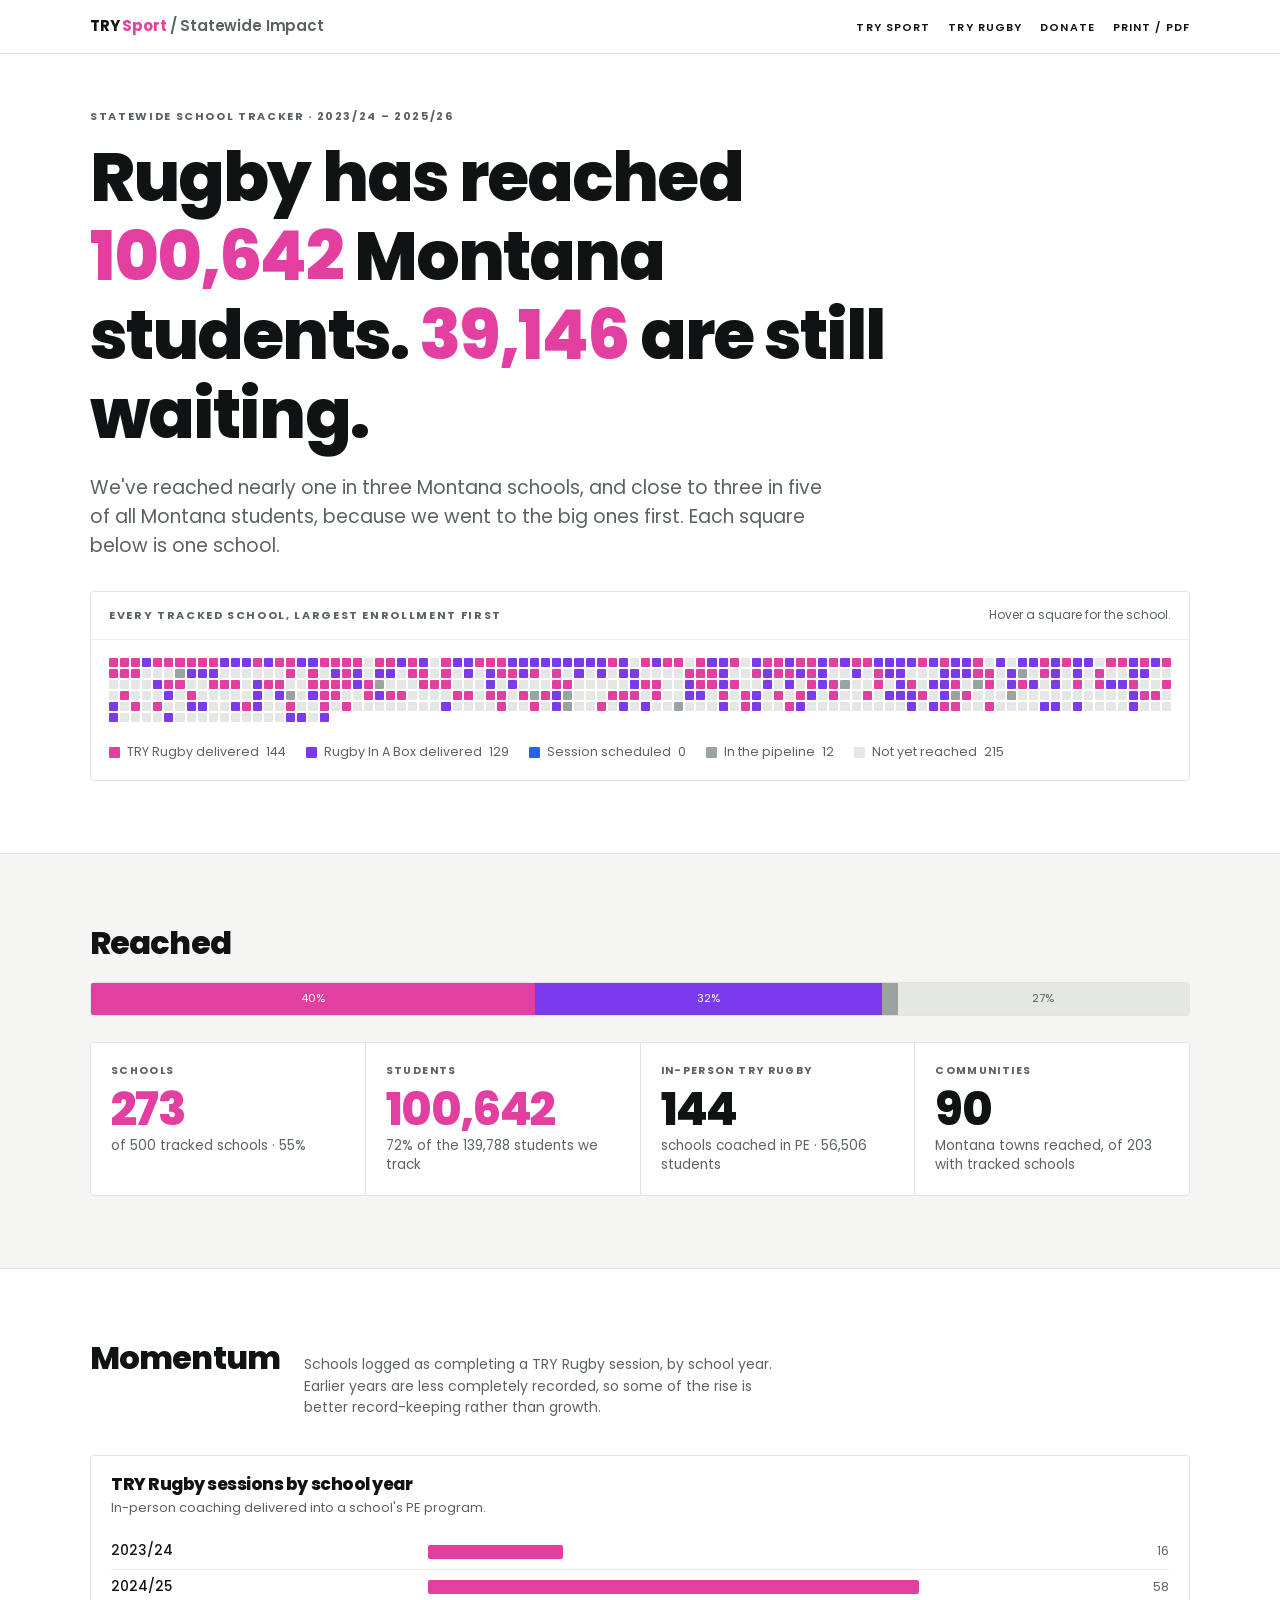
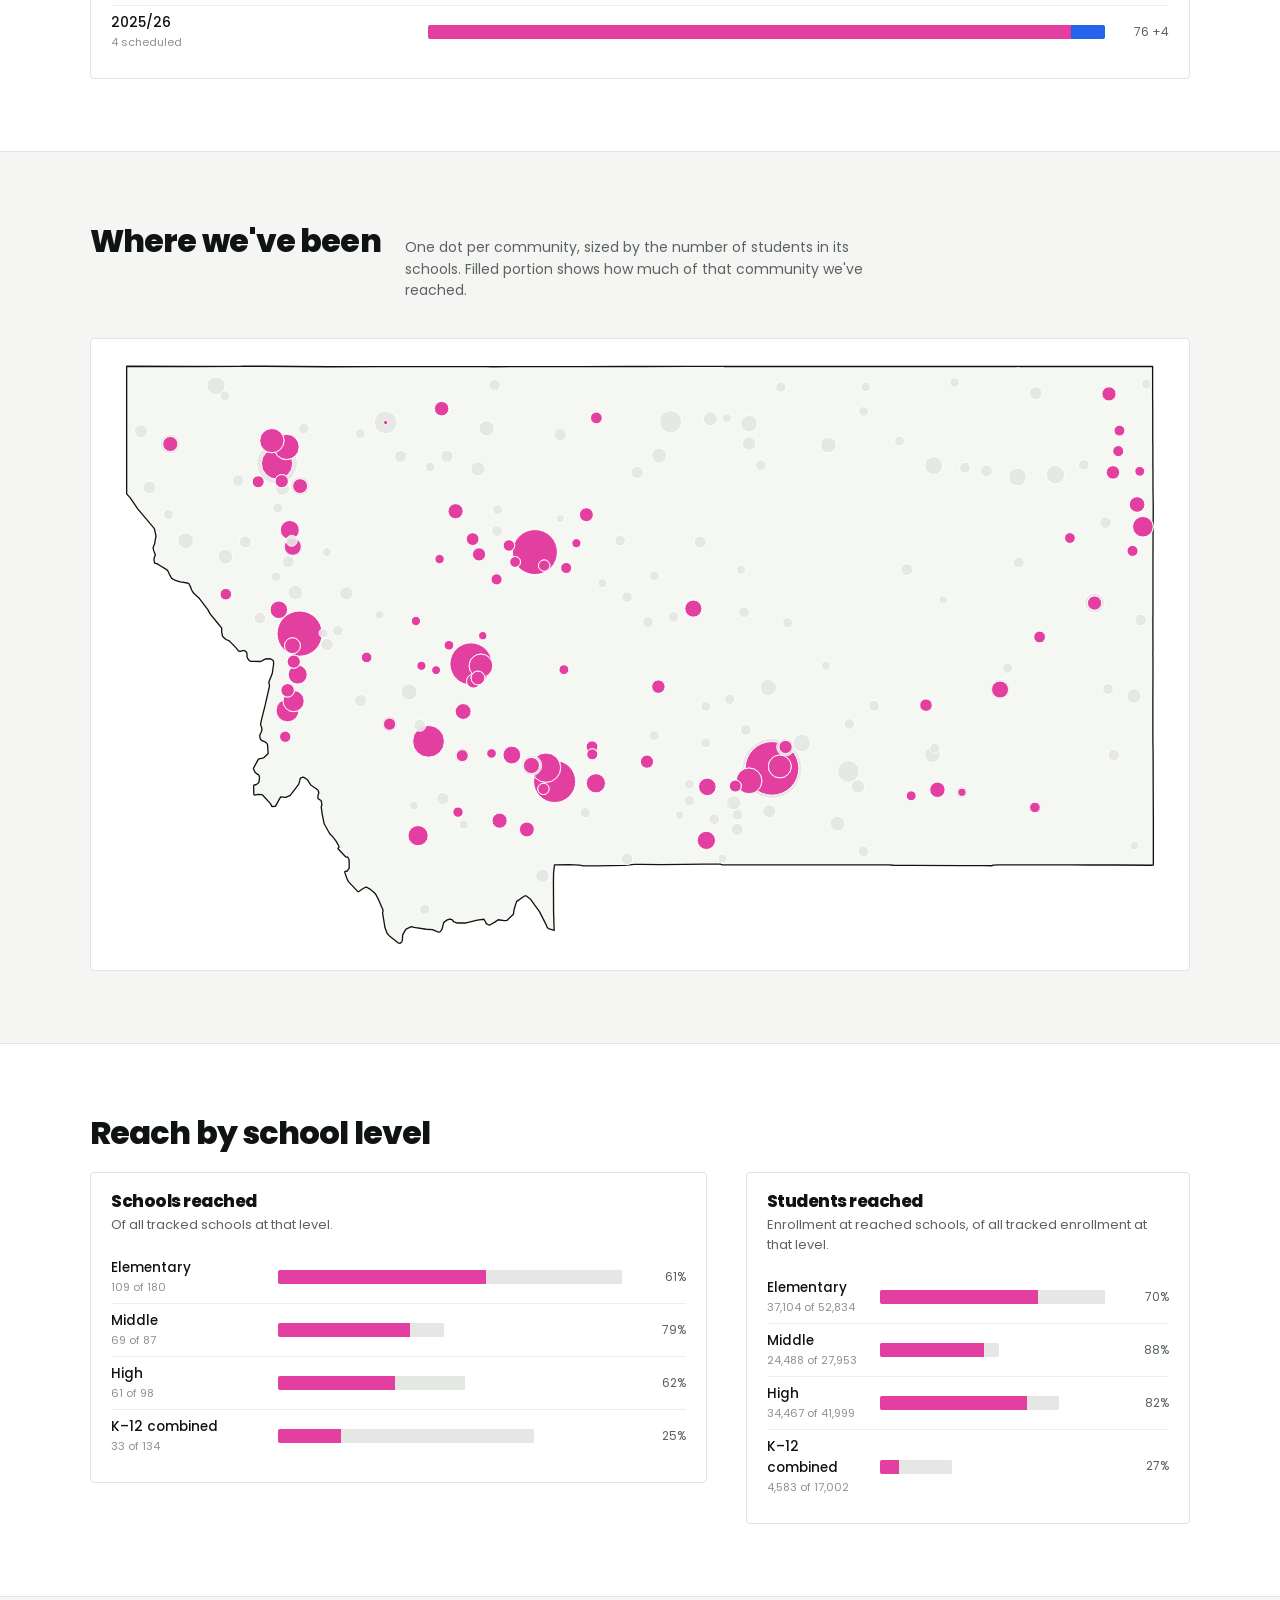
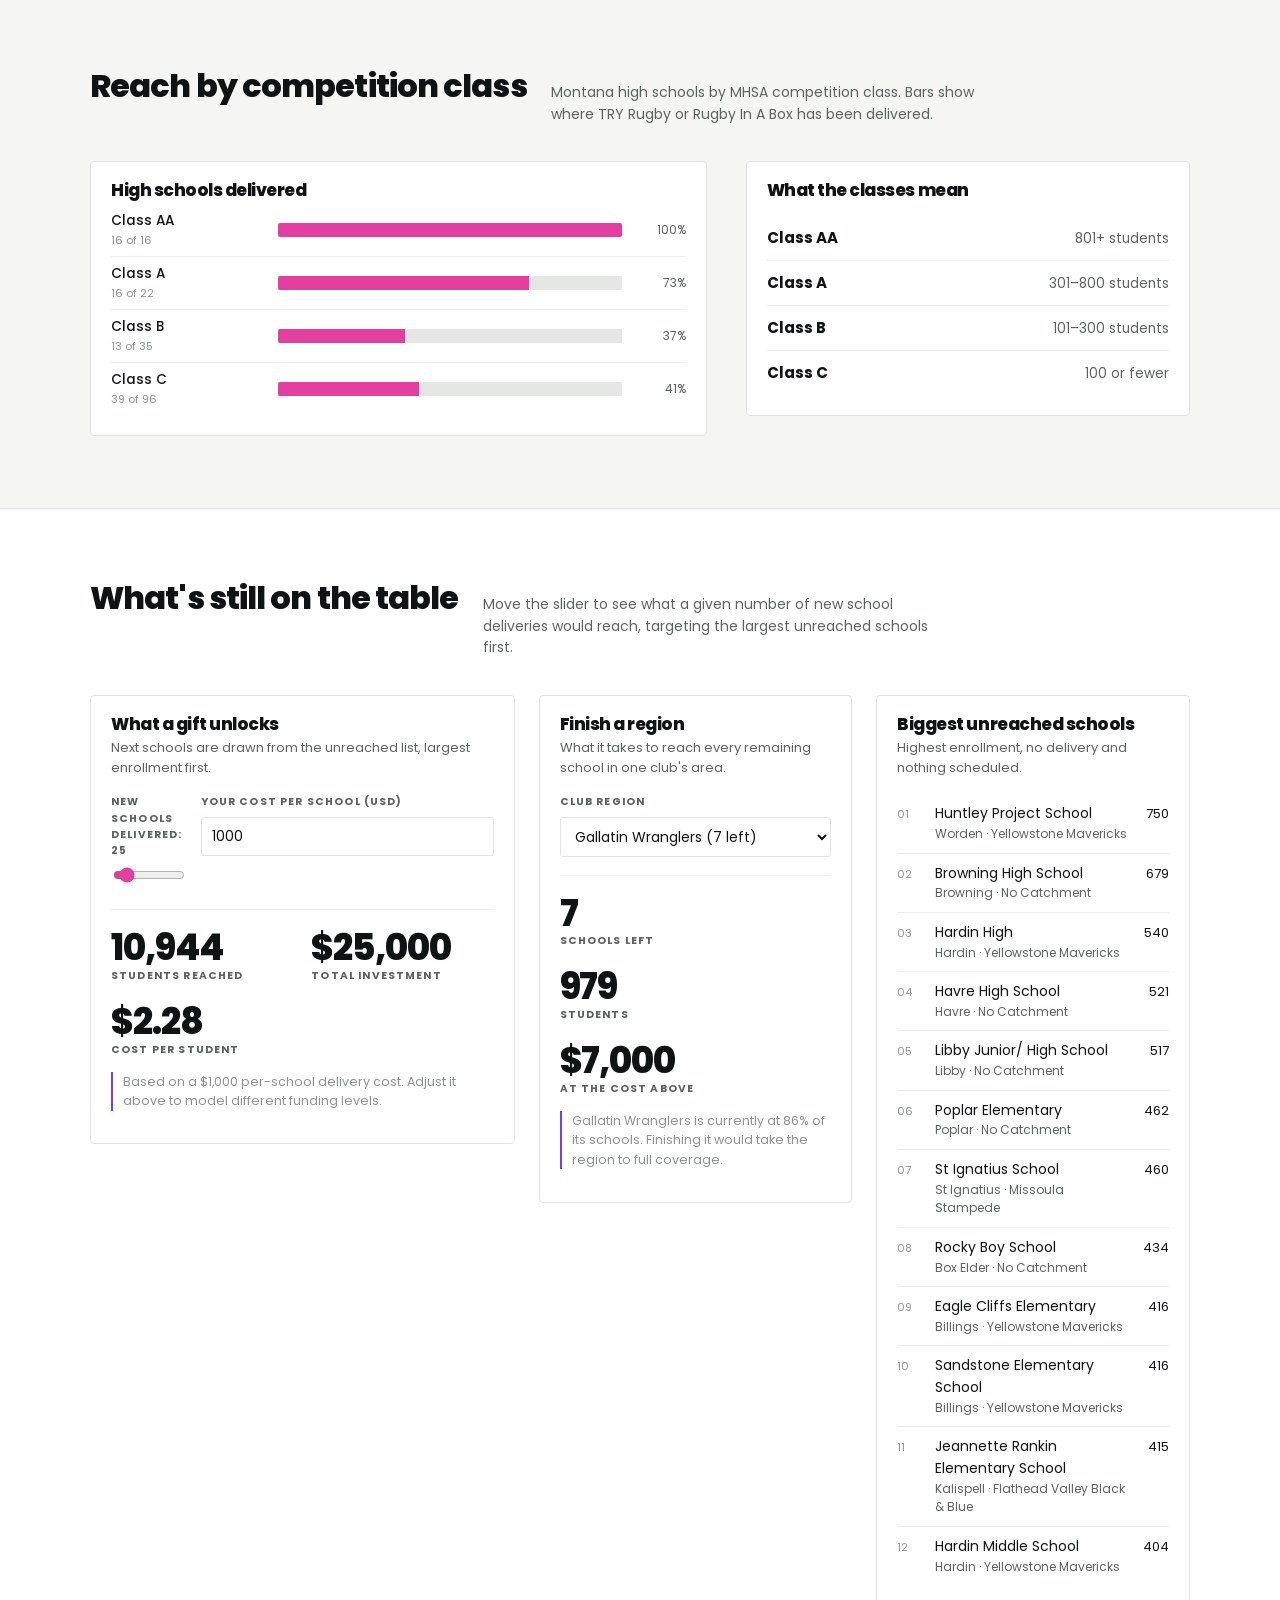
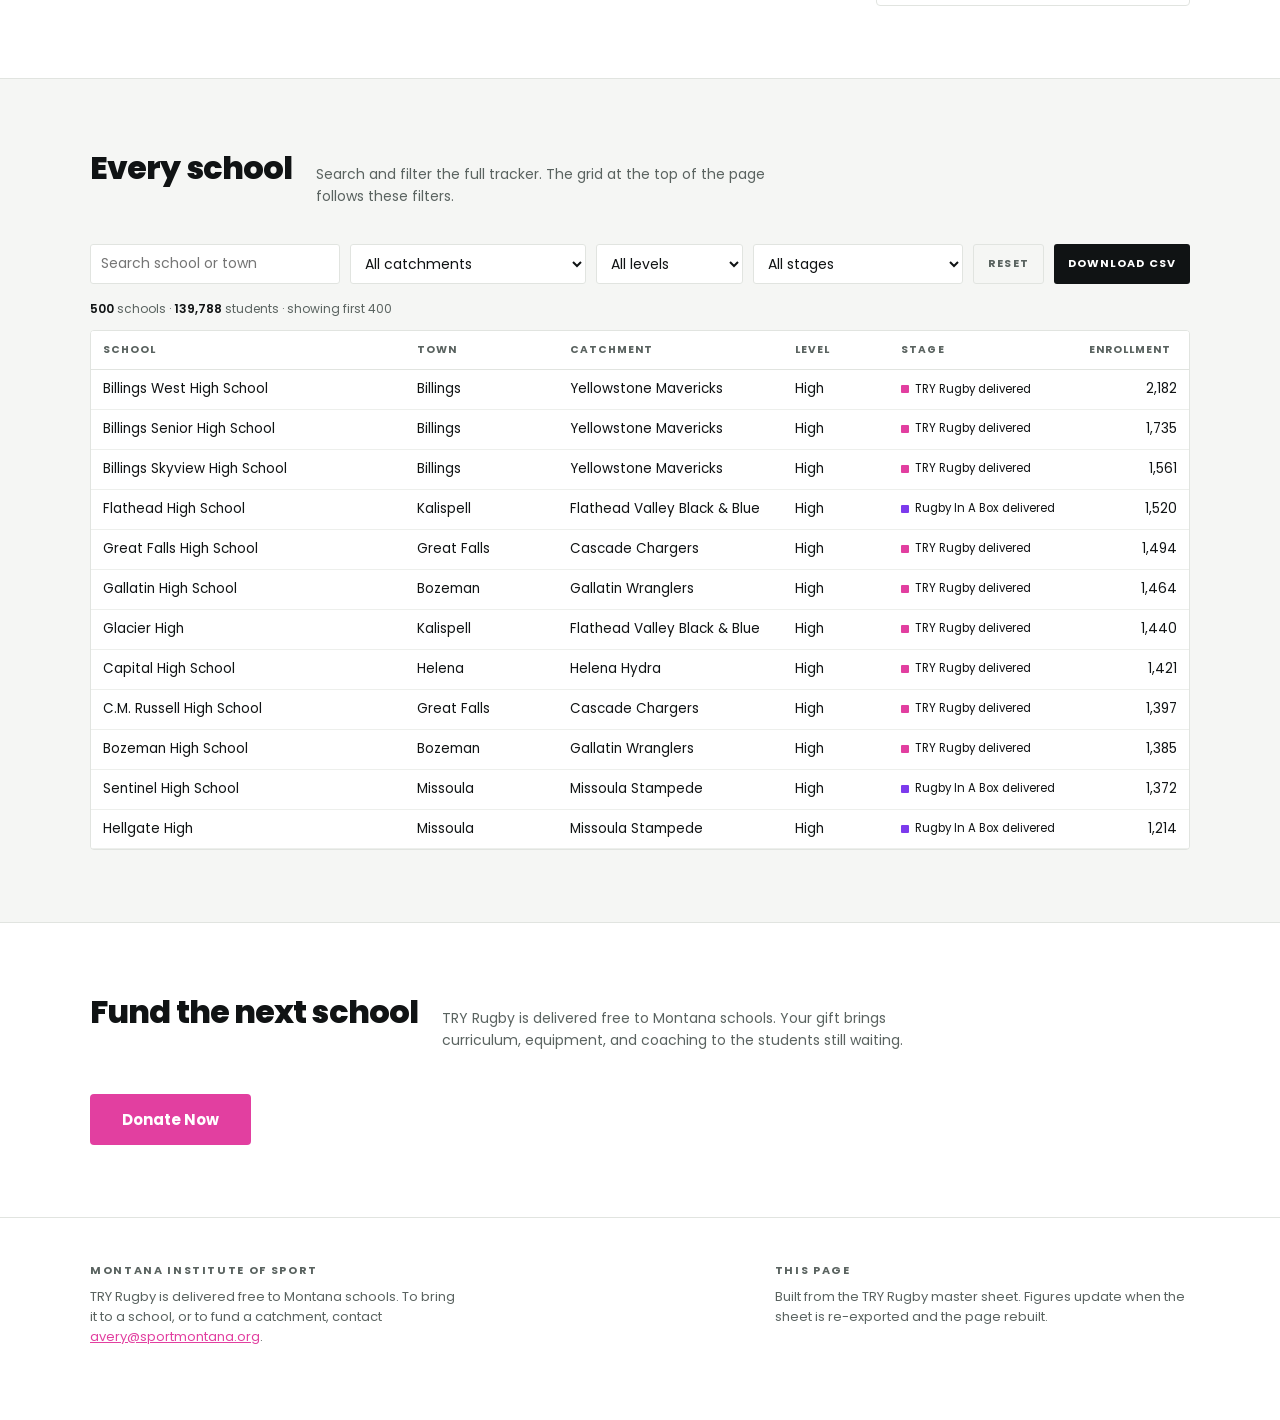
==== commit e5078678: "Auto-update impact data from master sheet" ====
--- a/impact/index.html
+++ b/impact/index.html
@@ -391,7 +391,7 @@
 <div class="tip" id="tip" role="status" aria-live="polite"></div>
 
 <script>
-const DATA = {"certified":["Bitterroot Warriors","Butte Celtics","Cascade Chargers","Flathead Valley Black & Blue","Gallatin Wranglers","Helena Hydra","Missoula Stampede","Yellowstone Mavericks"],"schools":[{"n":"Billings West High School","c":"Billings","k":"Yellowstone Mavericks","k0":"Yellowstone Mavericks","b":"High","t":"High School","s":"try","e":2182,"l":"Cold Call","y3":"Rugby In A Box - Offered","y4":"Declined","y5":"Try Rugby - Completed","r":1,"cls":"AA"},{"n":"Billings Senior High School","c":"Billings","k":"Yellowstone Mavericks","k0":"Yellowstone Mavericks","b":"High","t":"High School","s":"try","e":1735,"l":"Cold Call","y3":"Rugby In A Box - Offered","y4":"Try Rugby - Completed","y5":"Try Rugby - Completed","r":2,"cls":"AA"},{"n":"Billings Skyview High School","c":"Billings","k":"Yellowstone Mavericks","k0":"Yellowstone Mavericks","b":"High","t":"High School","s":"try","e":1561,"l":"MCA 24","y3":"Rugby In A Box - Offered","y4":"Try Rugby - Completed","y5":"Rugby In A Box - Offered","r":3,"cls":"AA"},{"n":"Flathead High School","c":"Kalispell","k":"Flathead Valley Black & Blue","k0":"Flathead Valley Black & Blue","b":"High","t":"High School","s":"rib","e":1520,"l":"Cold Call","y3":"","y4":"","y5":"","r":4,"cls":"AA"},{"n":"Great Falls High School","c":"Great Falls","k":"Cascade Chargers","k0":"Cascade Chargers","b":"High","t":"High School","s":"try","e":1494,"l":"SHAPE 23","y3":"","y4":"Try Rugby - Completed","y5":"Try Rugby - Completed","r":5,"cls":"AA"},{"n":"Gallatin High School","c":"Bozeman","k":"Gallatin Wranglers","k0":"Gallatin Wranglers","b":"High","t":"High School","s":"try","e":1464,"l":"Referral","y3":"","y4":"Try Rugby - Completed","y5":"Try Rugby - Completed","r":6,"cls":"AA"},{"n":"Glacier High","c":"Kalispell","k":"Flathead Valley Black & Blue","k0":"Flathead Valley Black & Blue","b":"High","t":"High School","s":"try","e":1440,"l":"Referral","y3":"","y4":"Try Rugby - Completed","y5":"Rugby In A Box - Offered","r":7,"cls":"AA"},{"n":"Capital High School","c":"Helena","k":"Helena Hydra","k0":"Helena Hydra","b":"High","t":"High School","s":"try","e":1421,"l":"SHAPE 25","y3":"Prospect","y4":"Try Rugby - Completed","y5":"Rugby In A Box - Offered","r":8,"cls":"AA"},{"n":"C.M. Russell High School","c":"Great Falls","k":"Cascade Chargers","k0":"Cascade Chargers","b":"High","t":"High School","s":"try","e":1397,"l":"SHAPE 23","y3":"","y4":"Try Rugby - Completed","y5":"Try Rugby - Completed","r":9,"cls":"AA"},{"n":"Bozeman High School","c":"Bozeman","k":"Gallatin Wranglers","k0":"Gallatin Wranglers","b":"High","t":"High School","s":"try","e":1385,"l":"Cold Call","y3":"Prospect","y4":"Try Rugby - Completed","y5":"Try Rugby - Completed","r":10,"cls":"AA"},{"n":"Sentinel High School","c":"Missoula","k":"Missoula Stampede","k0":"Missoula Stampede","b":"High","t":"High School","s":"rib","e":1372,"l":"Cold Call","y3":"","y4":"","y5":"","r":11,"cls":"AA"},{"n":"Hellgate High","c":"Missoula","k":"Missoula Stampede","k0":"Missoula Stampede","b":"High","t":"High School","s":"rib","e":1214,"l":"SHAPE 23","y3":"","y4":"","y5":"Rugby In A Box - Offered","r":12,"cls":"AA"},{"n":"Laurel Elementary School","c":"Laurel","k":"Yellowstone Mavericks","k0":"Yellowstone Mavericks","b":"Elementary","t":"Elementary School","s":"rib","e":1204,"l":"Cold Call","y3":"","y4":"","y5":"Rugby In A Box - Delivered","r":13,"cls":""},{"n":"Butte High School","c":"Butte","k":"Butte Celtics","k0":"Butte Celtics","b":"High","t":"High School","s":"try","e":1197,"l":"SHAPE 25","y3":"Prospect","y4":"Prospect","y5":"Rugby In A Box - Offered","r":14,"cls":"AA"},{"n":"Big Sky High School","c":"Missoula","k":"Missoula Stampede","k0":"Missoula Stampede","b":"High","t":"High School","s":"rib","e":1181,"l":"Cold Call","y3":"","y4":"","y5":"","r":15,"cls":"AA"},{"n":"C.R. Anderson Middle School","c":"Helena","k":"Helena Hydra","k0":"Helena Hydra","b":"Middle","t":"Middle School","s":"try","e":1063,"l":"SHAPE 23","y3":"Try Rugby - Completed","y4":"Try Rugby - Completed","y5":"Try Rugby - Completed","r":16,"cls":""},{"n":"Belgrade Middle School","c":"Belgrade","k":"Gallatin Wranglers","k0":"Gallatin Wranglers","b":"Middle","t":"Middle School","s":"try","e":1050,"l":"SHAPE 23","y3":"Try Rugby - Completed","y4":"Prospect","y5":"Rugby In A Box - Offered","r":17,"cls":""},{"n":"Kalispell Middle School","c":"Kalispell","k":"Flathead Valley Black & Blue","k0":"Flathead Valley Black & Blue","b":"Middle","t":"Middle School","s":"rib","e":1045,"l":"Cold Call","y3":"","y4":"","y5":"","r":18,"cls":""},{"n":"Helena High School","c":"Helena","k":"Helena Hydra","k0":"Helena Hydra","b":"High","t":"High School","s":"rib","e":970,"l":"Cold Call","y3":"","y4":"","y5":"Rugby In A Box - Delivered","r":19,"cls":"AA"},{"n":"Belgrade High School","c":"Belgrade","k":"Gallatin Wranglers","k0":"Gallatin Wranglers","b":"High","t":"High School","s":"try","e":916,"l":"Cold Call","y3":"Prospect","y4":"Try Rugby - Completed","y5":"Rugby In A Box - Offered","r":20,"cls":"AA"},{"n":"Sacajawea - Bozeman","c":"Bozeman","k":"Gallatin Wranglers","k0":"Gallatin Wranglers","b":"Middle","t":"Middle School","s":"try","e":826,"l":"Cold Call","y3":"","y4":"Try Rugby - Completed","y5":"Rugby In A Box - Offered","r":21,"cls":""},{"n":"East Middle School","c":"Great Falls","k":"Cascade Chargers","k0":"Cascade Chargers","b":"Middle","t":"Middle School","s":"try","e":786,"l":"SHAPE 23","y3":"","y4":"Try Rugby - Completed","y5":"Rugby In A Box - Offered","r":22,"cls":""},{"n":"Chief Joseph Middle - Bozeman","c":"Bozeman","k":"Gallatin Wranglers","k0":"Gallatin Wranglers","b":"Middle","t":"Middle School","s":"try","e":752,"l":"Cold Call","y3":"","y4":"Try Rugby - Completed","y5":"Try Rugby - Completed","r":23,"cls":""},{"n":"Huntley Project School","c":"Worden","k":"Yellowstone Mavericks","k0":"Yellowstone Mavericks","b":"K-12","t":"K-12 School","s":"none","e":750,"l":"Cold Call","y3":"","y4":"","y5":"","r":24,"cls":"B"},{"n":"Ben Steele Middle School","c":"Billings","k":"Yellowstone Mavericks","k0":"Yellowstone Mavericks","b":"Middle","t":"Middle School","s":"try","e":747,"l":"MCA 24","y3":"Prospect","y4":"Try Rugby - Completed","y5":"Try Rugby - Completed","r":25,"cls":""},{"n":"North Middle School","c":"Great Falls","k":"Cascade Chargers","k0":"Cascade Chargers","b":"Middle","t":"Middle School","s":"try","e":723,"l":"MCA 24","y3":"Try Rugby - Completed","y4":"Try Rugby - Completed","y5":"Rugby In A Box - Offered","r":26,"cls":""},{"n":"Meadowlark School","c":"Billings","k":"Yellowstone Mavericks","k0":"Yellowstone Mavericks","b":"Elementary","t":"Elementary School","s":"rib","e":705,"l":"Cold Call","y3":"","y4":"","y5":"","r":27,"cls":""},{"n":"Castle Rock Middle School","c":"Billings","k":"Yellowstone Mavericks","k0":"Yellowstone Mavericks","b":"Middle","t":"Middle School","s":"try","e":703,"l":"SHAPE 23","y3":"Rugby In A Box - Offered","y4":"Declined","y5":"Try Rugby - Completed","r":28,"cls":""},{"n":"Helena Middle School","c":"Helena","k":"Helena Hydra","k0":"Helena Hydra","b":"Middle","t":"Middle School","s":"rib","e":688,"l":"Cold Call","y3":"","y4":"","y5":"Rugby In A Box - Delivered","r":29,"cls":""},{"n":"Browning High School","c":"Browning","k":"No Catchment","k0":"No Catchment","b":"High","t":"High School","s":"none","e":679,"l":"Cold Call","y3":"","y4":"","y5":"","r":30,"cls":"A"},{"n":"Lewis & Clark Middle School","c":"Billings","k":"Yellowstone Mavericks","k0":"Yellowstone Mavericks","b":"Middle","t":"Middle School","s":"try","e":667,"l":"Cold Call","y3":"","y4":"","y5":"Try Rugby - Completed","r":31,"cls":""},{"n":"Washington Middle School - Missoula","c":"Missoula","k":"Missoula Stampede","k0":"Missoula Stampede","b":"Middle","t":"Middle School","s":"rib","e":662,"l":"Cold Call","y3":"","y4":"","y5":"","r":32,"cls":""},{"n":"Whitefish High School","c":"Whitefish","k":"Flathead Valley Black & Blue","k0":"Flathead Valley Black & Blue","b":"High","t":"High School","s":"rib","e":660,"l":"Cold Call","y3":"","y4":"","y5":"","r":33,"cls":"A"},{"n":"East Middle School - Butte","c":"Butte","k":"Butte Celtics","k0":"Butte Celtics","b":"Middle","t":"Middle School","s":"try","e":658,"l":"Referral","y3":"Prospect","y4":"Prospect","y5":"Try Rugby - Completed","r":34,"cls":""},{"n":"Whitefish Middle School","c":"Whitefish","k":"Flathead Valley Black & Blue","k0":"Flathead Valley Black & Blue","b":"Middle","t":"Middle School","s":"try","e":657,"l":"Referral","y3":"","y4":"Try Rugby - Completed","y5":"Try Rugby - Completed","r":35,"cls":"C"},{"n":"Columbia Falls High School","c":"Columbia Falls","k":"Flathead Valley Black & Blue","k0":"Flathead Valley Black & Blue","b":"High","t":"High School","s":"try","e":655,"l":"Cold Call","y3":"","y4":"Try Rugby - Completed","y5":"Try Rugby - Completed","r":36,"cls":"A"},{"n":"L A Muldown School","c":"Whitefish","k":"Flathead Valley Black & Blue","k0":"Flathead Valley Black & Blue","b":"Elementary","t":"Elementary School","s":"rib","e":649,"l":"Cold Call","y3":"","y4":"","y5":"","r":37,"cls":""},{"n":"Libby Elementary School","c":"Libby","k":"No Catchment","k0":"No Catchment","b":"Elementary","t":"Elementary School","s":"rib","e":634,"l":"Cold Call","y3":"","y4":"","y5":"","r":38,"cls":""},{"n":"St. Francis Catholic School","c":"Billings","k":"Yellowstone Mavericks","k0":"Yellowstone Mavericks","b":"Elementary","t":"Elementary School","s":"rib","e":629,"l":"Cold Call","y3":"","y4":"","y5":"","r":39,"cls":""},{"n":"East Helena High School","c":"East Helena","k":"Helena Hydra","k0":"Helena Hydra","b":"High","t":"High School","s":"rib","e":604,"l":"Cold Call","y3":"","y4":"","y5":"Rugby In A Box - Delivered","r":40,"cls":"A"},{"n":"Will James Middle School","c":"Billings","k":"Yellowstone Mavericks","k0":"Yellowstone Mavericks","b":"Middle","t":"Middle School","s":"rib","e":597,"l":"Referral","y3":"","y4":"Rugby In A Box - Offered","y5":"Rugby In A Box - Delivered","r":41,"cls":""},{"n":"Porter Middle School","c":"Missoula","k":"Missoula Stampede","k0":"Missoula Stampede","b":"Middle","t":"Middle School","s":"rib","e":578,"l":"Cold Call","y3":"","y4":"","y5":"","r":42,"cls":""},{"n":"Laurel Middle School","c":"Laurel","k":"Yellowstone Mavericks","k0":"Yellowstone Mavericks","b":"Middle","t":"Middle School","s":"rib","e":573,"l":"Cold Call","y3":"","y4":"","y5":"Rugby In A Box - Delivered","r":43,"cls":""},{"n":"Ruder Elementary","c":"Columbia Falls","k":"Flathead Valley Black & Blue","k0":"Flathead Valley Black & Blue","b":"Elementary","t":"Elementary School","s":"rib","e":565,"l":"Cold Call","y3":"","y4":"","y5":"","r":44,"cls":""},{"n":"Meadow Lark - Great Falls","c":"Great Falls","k":"Cascade Chargers","k0":"Cascade Chargers","b":"Elementary","t":"Elementary School","s":"try","e":555,"l":"SHAPE 23","y3":"","y4":"","y5":"Rugby In A Box - Delivered","r":46,"cls":""},{"n":"Hamilton High School","c":"Hamilton","k":"Bitterroot Warriors","k0":"Bitterroot Warriors","b":"High","t":"High School","s":"rib","e":555,"l":"Cold Call","y3":"","y4":"","y5":"","r":45,"cls":"A"},{"n":"Daly School","c":"Hamilton","k":"Bitterroot Warriors","k0":"Bitterroot Warriors","b":"Elementary","t":"Elementary School","s":"rib","e":552,"l":"Cold Call","y3":"","y4":"","y5":"","r":47,"cls":""},{"n":"Hardin High","c":"Hardin","k":"Yellowstone Mavericks","k0":"Yellowstone Mavericks","b":"High","t":"High School","s":"none","e":540,"l":"Cold Call","y3":"","y4":"","y5":"Rugby In A Box - Offered","r":48,"cls":"A"},{"n":"Parkview Elementary School","c":"Dillon","k":"Butte Celtics","k0":"Butte Celtics","b":"Elementary","t":"Elementary School","s":"rib","e":536,"l":"Cold Call","y3":"","y4":"","y5":"","r":50,"cls":""},{"n":"Laurel High School","c":"Laurel","k":"Yellowstone Mavericks","k0":"Yellowstone Mavericks","b":"High","t":"High School","s":"try","e":536,"l":"Cold Call","y3":"","y4":"Try Rugby - Completed","y5":"Prospect","r":49,"cls":"A"},{"n":"Columbia Falls Jr HS","c":"Columbia Falls","k":"Flathead Valley Black & Blue","k0":"Flathead Valley Black & Blue","b":"Middle","t":"Middle School","s":"try","e":526,"l":"Cold Call","y3":"","y4":"","y5":"","r":51,"cls":""},{"n":"Polson Middle School","c":"Polson","k":"Flathead Valley Black & Blue","k0":"Flathead Valley Black & Blue","b":"Middle","t":"Middle School","s":"try","e":524,"l":"SHAPE 25","y3":"","y4":"","y5":"Rugby In A Box - Offered","r":52,"cls":""},{"n":"Havre High School","c":"Havre","k":"No Catchment","k0":"No Catchment","b":"High","t":"High School","s":"none","e":521,"l":"Cold Call","y3":"","y4":"","y5":"","r":53,"cls":"A"},{"n":"Hyalite Elementray","c":"Bozeman","k":"Gallatin Wranglers","k0":"Gallatin Wranglers","b":"Elementary","t":"Elementary School","s":"rib","e":520,"l":"Cold Call","y3":"","y4":"Rugby In A Box - Delivered","y5":"Rugby In A Box - Delivered","r":55,"cls":""},{"n":"Emily Dickenson - Bozeman","c":"Bozeman","k":"Gallatin Wranglers","k0":"Gallatin Wranglers","b":"Elementary","t":"Elementary School","s":"try","e":520,"l":"SHAPE 25","y3":"","y4":"Try Rugby - Completed","y5":"Try Rugby - Completed","r":54,"cls":""},{"n":"Polson High School","c":"Polson","k":"Flathead Valley Black & Blue","k0":"Flathead Valley Black & Blue","b":"High","t":"High School","s":"rib","e":520,"l":"SHAPE 25","y3":"","y4":"","y5":"Rugby In A Box - Offered","r":56,"cls":"A"},{"n":"Medicine Crow Middle School","c":"Billings","k":"Yellowstone Mavericks","k0":"Yellowstone Mavericks","b":"Middle","t":"Middle School","s":"try","e":518,"l":"Cold Call","y3":"","y4":"","y5":"Try Rugby - Completed","r":57,"cls":""},{"n":"Libby Junior/ High School","c":"Libby","k":"No Catchment","k0":"No Catchment","b":"High","t":"7-12 School","s":"none","e":517,"l":"Cold Call","y3":"","y4":"","y5":"","r":58,"cls":"A"},{"n":"Edgerton School","c":"Kalispell","k":"Flathead Valley Black & Blue","k0":"Flathead Valley Black & Blue","b":"Elementary","t":"Elementary School","s":"rib","e":511,"l":"Cold Call","y3":"","y4":"","y5":"","r":59,"cls":""},{"n":"Boulder School","c":"Billings","k":"Yellowstone Mavericks","k0":"Yellowstone Mavericks","b":"Elementary","t":"Elementary School","s":"try","e":507,"l":"Cold Call","y3":"","y4":"","y5":"","r":60,"cls":""},{"n":"West Elementary - Butte","c":"Butte","k":"Butte Celtics","k0":"Butte Celtics","b":"Elementary","t":"Elementary School","s":"try","e":498,"l":"Referral","y3":"","y4":"","y5":"Try Rugby - Completed","r":61,"cls":""},{"n":"Stevensville Elementary School","c":"Stevensville","k":"Bitterroot Warriors","k0":"Bitterroot Warriors","b":"Elementary","t":"K-6","s":"rib","e":496,"l":"SHAPE 23","y3":"Rugby In A Box - Delivered","y4":"Rugby In A Box - Offered","y5":"","r":62,"cls":""},{"n":"Meadow Lark - Bozeman","c":"Bozeman","k":"Gallatin Wranglers","k0":"Gallatin Wranglers","b":"Elementary","t":"Elementary School","s":"try","e":495,"l":"MCA 24","y3":"","y4":"Try Rugby - Completed","y5":"Rugby In A Box - Offered","r":64,"cls":""},{"n":"Custer County High School","c":"Miles City","k":"No Catchment","k0":"No Catchment","b":"High","t":"High School","s":"try","e":495,"l":"SHAPE 24","y3":"","y4":"Try Rugby - Completed","y5":"Try Rugby - Completed","r":63,"cls":"A"},{"n":"Jim Darcy Elementary School","c":"Helena","k":"Helena Hydra","k0":"Helena Hydra","b":"Elementary","t":"Elementary School","s":"rib","e":493,"l":"Cold Call","y3":"","y4":"","y5":"Rugby In A Box - Delivered","r":65,"cls":""},{"n":"Riverside Middle School","c":"Billings","k":"Yellowstone Mavericks","k0":"Yellowstone Mavericks","b":"Middle","t":"Middle School","s":"try","e":492,"l":"Cold Call","y3":"","y4":"","y5":"Try Rugby - Completed","r":66,"cls":""},{"n":"Glacier Gateway Elem","c":"Columbia Falls","k":"Flathead Valley Black & Blue","k0":"Flathead Valley Black & Blue","b":"Elementary","t":"Elementary School","s":"rib","e":488,"l":"Cold Call","y3":"","y4":"","y5":"","r":67,"cls":""},{"n":"Lockwood High School","c":"Lockwood","k":"Yellowstone Mavericks","k0":"Yellowstone Mavericks","b":"High","t":"High School","s":"try","e":488,"l":"Cold Call","y3":"","y4":"","y5":"Try Rugby - Completed","r":68,"cls":"A"},{"n":"East Valley Middle School","c":"East Helena","k":"Helena Hydra","k0":"Helena Hydra","b":"Middle","t":"Middle School","s":"try","e":482,"l":"Cold Call","y3":"","y4":"","y5":"Try Rugby - Completed","r":69,"cls":""},{"n":"Corvallis High School","c":"Corvallis","k":"Bitterroot Warriors","k0":"Bitterroot Warriors","b":"High","t":"High School","s":"rib","e":480,"l":"Cold Call","y3":"","y4":"","y5":"Prospect","r":70,"cls":"A"},{"n":"Hamilton Middle School","c":"Hamilton","k":"Bitterroot Warriors","k0":"Bitterroot Warriors","b":"Middle","t":"Middle School","s":"rib","e":480,"l":"Cold Call","y3":"","y4":"","y5":"","r":71,"cls":""},{"n":"Elder Grove Elementary School","c":"Billings","k":"Yellowstone Mavericks","k0":"Yellowstone Mavericks","b":"Elementary","t":"Elementary School","s":"rib","e":472,"l":"Cold Call","y3":"","y4":"","y5":"","r":72,"cls":""},{"n":"Janette Rankin Elementray","c":"Missoula","k":"Missoula Stampede","k0":"Missoula Stampede","b":"Elementary","t":"Elementary School","s":"rib","e":471,"l":"Cold Call","y3":"","y4":"","y5":"Rugby In A Box - Delivered","r":73,"cls":""},{"n":"Meadow Hill Middle School","c":"Missoula","k":"Missoula Stampede","k0":"Missoula Stampede","b":"Middle","t":"Middle School","s":"try","e":470,"l":"SHAPE 23","y3":"Try Rugby - Completed","y4":"","y5":"Rugby In A Box - Offered","r":74,"cls":""},{"n":"Paxson School","c":"Missoula","k":"Missoula Stampede","k0":"Missoula Stampede","b":"Elementary","t":"Elementary School","s":"rib","e":470,"l":"Cold Call","y3":"","y4":"","y5":"","r":75,"cls":""},{"n":"Ridge View Elementary","c":"Belgrade","k":"Gallatin Wranglers","k0":"Gallatin Wranglers","b":"Elementary","t":"Elementary School","s":"try","e":468,"l":"MCA 24","y3":"","y4":"Try Rugby - Completed","y5":"Rugby In A Box - Offered","r":76,"cls":""},{"n":"Bigfork Elementary","c":"Bigfork","k":"Flathead Valley Black & Blue","k0":"Flathead Valley Black & Blue","b":"Elementary","t":"Elementary School","s":"rib","e":464,"l":"Cold Call","y3":"","y4":"","y5":"","r":77,"cls":""},{"n":"West Elementary - Great Falls","c":"Great Falls","k":"Cascade Chargers","k0":"Cascade Chargers","b":"Elementary","t":"Elementary School","s":"try","e":463,"l":"Cold Call","y3":"","y4":"Prospect","y5":"Try Rugby - Completed","r":79,"cls":""},{"n":"Four Georgians Elementary School","c":"Helena","k":"Helena Hydra","k0":"Helena Hydra","b":"Elementary","t":"Elementary School","s":"rib","e":463,"l":"Cold Call","y3":"","y4":"","y5":"Rugby In A Box - Delivered","r":78,"cls":""},{"n":"Poplar Elementary","c":"Poplar","k":"No Catchment","k0":"No Catchment","b":"Elementary","t":"K-6 School","s":"none","e":462,"l":"Cold Call","y3":"","y4":"","y5":"","r":80,"cls":""},{"n":"Saddle Peak Elementary","c":"Belgrade","k":"Gallatin Wranglers","k0":"Gallatin Wranglers","b":"Elementary","t":"Elementary School","s":"rib","e":460,"l":"Cold Call","y3":"","y4":"","y5":"Rugby In A Box - Offered","r":81,"cls":""},{"n":"St Ignatius School","c":"St Ignatius","k":"Missoula Stampede","k0":"Missoula Stampede","b":"K-12","t":"K-12 School","s":"none","e":460,"l":"Cold Call","y3":"","y4":"","y5":"","r":82,"cls":""},{"n":"Rattlesnake Elementary","c":"Missoula","k":"Missoula Stampede","k0":"Missoula Stampede","b":"Elementary","t":"Elementary School","s":"rib","e":456,"l":"Cold Call","y3":"","y4":"","y5":"Rugby In A Box - Delivered","r":83,"cls":""},{"n":"Lewis and Clark Elementary - Great Falls","c":"Great Falls","k":"Cascade Chargers","k0":"Cascade Chargers","b":"Elementary","t":"Elementary School","s":"rib","e":452,"l":"Cold Call","y3":"","y4":"","y5":"Rugby In A Box - Delivered","r":84,"cls":""},{"n":"Riverview Elementary School","c":"Great Falls","k":"Cascade Chargers","k0":"Cascade Chargers","b":"Elementary","t":"Elementary School","s":"try","e":449,"l":"Cold Call","y3":"","y4":"Try Rugby - Completed","y5":"Try Rugby - Completed","r":85,"cls":""},{"n":"Quentin Brown Primary K-4","c":"Corvallis","k":"Bitterroot Warriors","k0":"Bitterroot Warriors","b":"Elementary","t":"Elementary School","s":"rib","e":447,"l":"Cold Call","y3":"","y4":"","y5":"","r":86,"cls":""},{"n":"Ronan Middle School","c":"Ronan","k":"No Catchment","k0":"No Catchment","b":"Middle","t":"Middle School","s":"try","e":446,"l":"MCA 24","y3":"","y4":"Try Rugby - Completed","y5":"Try Rugby - Completed","r":87,"cls":"A"},{"n":"R.H. Radley Elementary School","c":"East Helena","k":"Helena Hydra","k0":"Helena Hydra","b":"Elementary","t":"Elementary School","s":"rib","e":440,"l":"Cold Call","y3":"","y4":"","y5":"Rugby In A Box - Delivered","r":88,"cls":"C"},{"n":"Chief Charlo Elementary","c":"Missoula","k":"Missoula Stampede","k0":"Missoula Stampede","b":"Elementary","t":"Elementary School","s":"rib","e":437,"l":"Cold Call","y3":"","y4":"","y5":"Rugby In A Box - Delivered","r":89,"cls":""},{"n":"Rocky Boy School","c":"Box Elder","k":"No Catchment","k0":"No Catchment","b":"K-12","t":"K-12 School","s":"none","e":434,"l":"Cold Call","y3":"","y4":"","y5":"","r":90,"cls":""},{"n":"Target Range School","c":"Missoula","k":"Missoula Stampede","k0":"Missoula Stampede","b":"K-12","t":"K-8 School","s":"try","e":434,"l":"Cold Call","y3":"","y4":"Try Rugby - Completed","y5":"","r":91,"cls":""},{"n":"Arrowhead School","c":"Billings","k":"Yellowstone Mavericks","k0":"Yellowstone Mavericks","b":"Elementary","t":"Elementary School","s":"try","e":433,"l":"Cold Call","y3":"Prospect","y4":"Prospect","y5":"Try Rugby - Completed","r":92,"cls":""},{"n":"Mountain View","c":"Great Falls","k":"Cascade Chargers","k0":"Cascade Chargers","b":"Elementary","t":"Elementary School","s":"try","e":433,"l":"SHAPE 24","y3":"","y4":"","y5":"Rugby In A Box - Delivered","r":94,"cls":""},{"n":"Lockwood Middle School","c":"Lockwood","k":"Yellowstone Mavericks","k0":"Yellowstone Mavericks","b":"Middle","t":"Middle School","s":"rib","e":433,"l":"Cold Call","y3":"","y4":"","y5":"Rugby In A Box - Delivered","r":93,"cls":""},{"n":"Giant Springs Elementary","c":"Great Falls","k":"Cascade Chargers","k0":"Cascade Chargers","b":"Elementary","t":"Elementary School","s":"rib","e":432,"l":"Cold Call","y3":"","y4":"","y5":"Rugby In A Box - Delivered","r":95,"cls":""},{"n":"Park High School","c":"Livingston","k":"Gallatin Wranglers","k0":"Gallatin Wranglers","b":"High","t":"High School","s":"try","e":427,"l":"Referral","y3":"","y4":"Try Rugby - Completed","y5":"Try Rugby - Completed","r":96,"cls":"A"},{"n":"Whittier Elementary School - Butte","c":"Butte","k":"Butte Celtics","k0":"Butte Celtics","b":"Elementary","t":"Elementary School","s":"try","e":425,"l":"Referral","y3":"","y4":"","y5":"Rugby In A Box - Offered","r":97,"cls":""},{"n":"Morning Star Elementary - Bozeman","c":"Bozeman","k":"Gallatin Wranglers","k0":"Gallatin Wranglers","b":"Elementary","t":"Elementary School","s":"try","e":424,"l":"Cold Call","y3":"","y4":"Try Rugby - Completed","y5":"Rugby In A Box - Offered","r":98,"cls":""},{"n":"Hillcrest Elementary","c":"Butte","k":"Butte Celtics","k0":"Butte Celtics","b":"Elementary","t":"Elementary School","s":"try","e":423,"l":"Referral","y3":"","y4":"","y5":"Try Rugby - Completed","r":99,"cls":""},{"n":"Eagle Cliffs Elementary","c":"Billings","k":"Yellowstone Mavericks","k0":"Yellowstone Mavericks","b":"Elementary","t":"Elementary School","s":"none","e":416,"l":"Cold Call","y3":"","y4":"","y5":"","r":100,"cls":""},{"n":"Sandstone Elementary School","c":"Billings","k":"Yellowstone Mavericks","k0":"Yellowstone Mavericks","b":"Elementary","t":"Elementary School","s":"none","e":416,"l":"Cold Call","y3":"","y4":"","y5":"Prospect","r":101,"cls":""},{"n":"Jeannette Rankin Elementary School","c":"Kalispell","k":"Flathead Valley Black & Blue","k0":"Flathead Valley Black & Blue","b":"Elementary","t":"Elementary School","s":"none","e":415,"l":"Cold Call","y3":"","y4":"","y5":"","r":102,"cls":""},{"n":"Lodge Grass School","c":"Lodge Grass","k":"No Catchment","k0":"No Catchment","b":"K-12","t":"K-12 School","s":"pipeline","e":410,"l":"Cold Call","y3":"","y4":"","y5":"","r":103,"cls":"B"},{"n":"Story Creek Elementary","c":"Belgrade","k":"Gallatin Wranglers","k0":"Gallatin Wranglers","b":"Elementary","t":"Elementary School","s":"rib","e":409,"l":"Cold Call","y3":"","y4":"","y5":"","r":104,"cls":""},{"n":"Frenchtown High","c":"Frenchtown","k":"Missoula Stampede","k0":"Missoula Stampede","b":"High","t":"High School","s":"rib","e":407,"l":"SHAPE 25","y3":"","y4":"","y5":"Rugby In A Box - Offered","r":105,"cls":"A"},{"n":"Sacajawea Elementary - Great Falls","c":"Great Falls","k":"Cascade Chargers","k0":"Cascade Chargers","b":"Elementary","t":"Elementary School","s":"rib","e":407,"l":"Cold Call","y3":"","y4":"Prospect","y5":"Prospect","r":106,"cls":""},{"n":"Hardin Middle School","c":"Hardin","k":"Yellowstone Mavericks","k0":"Yellowstone Mavericks","b":"Middle","t":"Middle School","s":"none","e":404,"l":"Cold Call","y3":"","y4":"","y5":"Rugby In A Box - Offered","r":107,"cls":""},{"n":"Plains School","c":"Plains","k":"No Catchment","k0":"No Catchment","b":"K-12","t":"K-12 School","s":"none","e":404,"l":"Cold Call","y3":"","y4":"","y5":"","r":108,"cls":"C"},{"n":"Browning Middle School","c":"Browning","k":"No Catchment","k0":"No Catchment","b":"Middle","t":"7-8","s":"none","e":402,"l":"Cold Call","y3":"","y4":"","y5":"","r":109,"cls":""},{"n":"K William Harvey Elem","c":"Ronan","k":"No Catchment","k0":"No Catchment","b":"Elementary","t":"Elementary School","s":"none","e":401,"l":"Cold Call","y3":"","y4":"","y5":"","r":110,"cls":""},{"n":"Alree Elementary School","c":"Arlee","k":"Missoula Stampede","k0":"Missoula Stampede","b":"Elementary","t":"Elementary School","s":"none","e":400,"l":"Cold Call","y3":"","y4":"","y5":"Rugby In A Box - Offered","r":111,"cls":""},{"n":"Poplar Junior/High School","c":"Poplar","k":"No Catchment","k0":"No Catchment","b":"High","t":"7-12 School","s":"none","e":395,"l":"Cold Call","y3":"","y4":"","y5":"","r":112,"cls":"B"},{"n":"Sunnyside Elementary School","c":"Great Falls","k":"Cascade Chargers","k0":"Cascade Chargers","b":"Elementary","t":"Elementary School","s":"none","e":393,"l":"Cold Call","y3":"","y4":"","y5":"","r":114,"cls":""},{"n":"Rossiter Elementary School","c":"Helena","k":"Helena Hydra","k0":"Helena Hydra","b":"Elementary","t":"Elementary School","s":"try","e":393,"l":"Cold Call","y3":"","y4":"","y5":"Rugby In A Box - Delivered","r":113,"cls":"C"},{"n":"Emerson Elementary","c":"Butte","k":"Butte Celtics","k0":"Butte Celtics","b":"Elementary","t":"Elementary School","s":"try","e":392,"l":"Referral","y3":"","y4":"","y5":"Try Rugby - Completed","r":115,"cls":""},{"n":"Havre Middle School","c":"Havre","k":"No Catchment","k0":"No Catchment","b":"Middle","t":"Middle School","s":"none","e":391,"l":"Cold Call","y3":"","y4":"","y5":"","r":116,"cls":""},{"n":"Loy Elementary","c":"Great Falls","k":"Cascade Chargers","k0":"Cascade Chargers","b":"Elementary","t":"Elementary School","s":"rib","e":389,"l":"SHAPE 23","y3":"","y4":"Rugby In A Box - Delivered","y5":"Rugby In A Box - Delivered","r":117,"cls":""},{"n":"Ronan High School","c":"Ronan","k":"No Catchment","k0":"No Catchment","b":"High","t":"High School","s":"try","e":386,"l":"MCA 24","y3":"","y4":"Try Rugby - Completed","y5":"Try Rugby - Completed","r":118,"cls":"C"},{"n":"Lockwood Primary School","c":"Lockwood","k":"Yellowstone Mavericks","k0":"Yellowstone Mavericks","b":"Elementary","t":"Primary School","s":"rib","e":382,"l":"Cold Call","y3":"","y4":"","y5":"","r":119,"cls":""},{"n":"Irle Elementary School","c":"Glasgow","k":"No Catchment","k0":"No Catchment","b":"Elementary","t":"Elementary School","s":"none","e":375,"l":"Cold Call","y3":"","y4":"","y5":"Rugby In A Box - Offered","r":120,"cls":""},{"n":"Billings Central Catholic High School","c":"Billings","k":"Yellowstone Mavericks","k0":"Yellowstone Mavericks","b":"High","t":"High School","s":"rib","e":365,"l":"Referral","y3":"Prospect","y4":"Prospect","y5":"Rugby In A Box - Offered","r":121,"cls":"A"},{"n":"Lockwood Intermediate School","c":"Lockwood","k":"Yellowstone Mavericks","k0":"Yellowstone Mavericks","b":"Elementary","t":"Intermediate School","s":"rib","e":365,"l":"Cold Call","y3":"","y4":"","y5":"Rugby In A Box - Delivered","r":122,"cls":""},{"n":"Harlem Elementary School","c":"Harlem","k":"No Catchment","k0":"No Catchment","b":"Elementary","t":"Elementary School","s":"none","e":364,"l":"Cold Call","y3":"","y4":"","y5":"","r":123,"cls":""},{"n":"Stevensville High School","c":"Stevensville","k":"Bitterroot Warriors","k0":"Bitterroot Warriors","b":"High","t":"High School","s":"try","e":364,"l":"SHAPE 23","y3":"Try Rugby - Completed","y4":"Rugby In A Box - Offered","y5":"Rugby In A Box - Offered","r":124,"cls":""},{"n":"Sidney High School","c":"Sidney","k":"No Catchment","k0":"No Catchment","b":"High","t":"High School","s":"try","e":361,"l":"Cold Call","y3":"","y4":"Try Rugby - Completed","y5":"Try Rugby - Completed","r":125,"cls":""},{"n":"Lincoln School - Great Falls","c":"Great Falls","k":"Cascade Chargers","k0":"Cascade Chargers","b":"Elementary","t":"Elementary School","s":"try","e":360,"l":"Cold Call","y3":"","y4":"","y5":"","r":127,"cls":""},{"n":"Joliet School","c":"Joliet","k":"Yellowstone Mavericks","k0":"Yellowstone Mavericks","b":"K-12","t":"K-12 School","s":"none","e":360,"l":"Cold Call","y3":"","y4":"","y5":"","r":126,"cls":"B"},{"n":"Beartooth Elementary School","c":"Billings","k":"Yellowstone Mavericks","k0":"Yellowstone Mavericks","b":"Elementary","t":"Elementary School","s":"none","e":352,"l":"Cold Call","y3":"Prospect","y4":"Prospect","y5":"Prospect","r":128,"cls":""},{"n":"Fergus High School","c":"Lewistown","k":"No Catchment","k0":"No Catchment","b":"High","t":"High School","s":"rib","e":350,"l":"Cold Call","y3":"","y4":"","y5":"","r":129,"cls":"A"},{"n":"Southside School/ Northside School","c":"Wolf Point","k":"No Catchment","k0":"No Catchment","b":"Elementary","t":"K-6 School","s":"none","e":350,"l":"Cold Call","y3":"","y4":"","y5":"","r":130,"cls":""},{"n":"Washington Middle School - Miles City","c":"Miles City","k":"No Catchment","k0":"No Catchment","b":"Middle","t":"Middle School","s":"try","e":349,"l":"Cold Call","y3":"","y4":"Rugby In A Box - Delivered","y5":"","r":132,"cls":""},{"n":"Lewis & Clark School","c":"Missoula","k":"Missoula Stampede","k0":"Missoula Stampede","b":"Elementary","t":"Elementary School","s":"rib","e":349,"l":"Cold Call","y3":"","y4":"","y5":"","r":131,"cls":""},{"n":"Hawthorne Elementary - Bozeman","c":"Bozeman","k":"Gallatin Wranglers","k0":"Gallatin Wranglers","b":"Elementary","t":"Elementary School","s":"try","e":348,"l":"Cold Call","y3":"","y4":"","y5":"Try Rugby - Completed","r":133,"cls":""},{"n":"Margaret Leary Elementary","c":"Butte","k":"Butte Celtics","k0":"Butte Celtics","b":"Elementary","t":"Elementary School","s":"try","e":347,"l":"Cold Call","y3":"","y4":"","y5":"Rugby In A Box - Offered","r":135,"cls":""},{"n":"Beaverhead County High","c":"Dillon","k":"Butte Celtics","k0":"Butte Celtics","b":"High","t":"High School","s":"rib","e":347,"l":"Cold Call","y3":"Prospect","y4":"Prospect","y5":"Rugby In A Box - Delivered","r":134,"cls":"A"},{"n":"Shepherd Elementary School","c":"Shepherd","k":"Yellowstone Mavericks","k0":"Yellowstone Mavericks","b":"Elementary","t":"Elementary School","s":"none","e":343,"l":"Cold Call","y3":"","y4":"","y5":"","r":136,"cls":""},{"n":"Three Forks Elementary School","c":"Three Forks","k":"Gallatin Wranglers","k0":"Gallatin Wranglers","b":"Elementary","t":"Elementary School","s":"try","e":342,"l":"Cold Call","y3":"","y4":"","y5":"","r":137,"cls":""},{"n":"Bench Elementary School","c":"Billings","k":"Yellowstone Mavericks","k0":"Yellowstone Mavericks","b":"Elementary","t":"Elementary School","s":"none","e":339,"l":"Cold Call","y3":"Prospect","y4":"Prospect","y5":"Prospect","r":138,"cls":""},{"n":"Hellgate Elementary","c":"Missoula","k":"Missoula Stampede","k0":"Missoula Stampede","b":"Elementary","t":"Elementary School","s":"rib","e":338,"l":"Cold Call","y3":"","y4":"","y5":"","r":139,"cls":""},{"n":"Alkali Creek School","c":"Billings","k":"Yellowstone Mavericks","k0":"Yellowstone Mavericks","b":"Elementary","t":"Elementary School","s":"none","e":335,"l":"Cold Call","y3":"","y4":"","y5":"Prospect","r":140,"cls":""},{"n":"Plentywood School","c":"Plentywood","k":"No Catchment","k0":"No Catchment","b":"K-12","t":"K-12 School","s":"rib","e":331,"l":"Cold Call","y3":"","y4":"","y5":"Rugby In A Box - Delivered","r":141,"cls":"C"},{"n":"Bigfork High School","c":"Bigfork","k":"Flathead Valley Black & Blue","k0":"Flathead Valley Black & Blue","b":"High","t":"High School","s":"none","e":330,"l":"Cold Call","y3":"","y4":"","y5":"","r":142,"cls":"B"},{"n":"Jefferson High School","c":"Boulder","k":"Helena Hydra","k0":"Helena Hydra","b":"High","t":"High School","s":"rib","e":330,"l":"Cold Call","y3":"","y4":"","y5":"Rugby In A Box - Delivered","r":144,"cls":"B"},{"n":"Frenchtown Middle","c":"Frenchtown","k":"Missoula Stampede","k0":"Missoula Stampede","b":"Middle","t":"Middle School","s":"rib","e":330,"l":"SHAPE 25","y3":"","y4":"","y5":"Rugby In A Box - Offered","r":143,"cls":""},{"n":"Big Sky Elementary","c":"Billings","k":"Yellowstone Mavericks","k0":"Yellowstone Mavericks","b":"Elementary","t":"Elementary School","s":"none","e":328,"l":"Cold Call","y3":"","y4":"","y5":"","r":145,"cls":""},{"n":"O D Speer School","c":"Deer Lodge","k":"Butte Celtics","k0":"Butte Celtics","b":"Elementary","t":"K-3 School","s":"none","e":328,"l":"Cold Call","y3":"","y4":"","y5":"","r":146,"cls":""},{"n":"Sunnyside Elementary School","c":"Havre","k":"No Catchment","k0":"No Catchment","b":"Elementary","t":"4-5 School","s":"none","e":325,"l":"Cold Call","y3":"","y4":"","y5":"","r":147,"cls":""},{"n":"Hellgate Middle","c":"Missoula","k":"Missoula Stampede","k0":"Missoula Stampede","b":"Middle","t":"Middle School","s":"try","e":324,"l":"SHAPE 24","y3":"","y4":"Try Rugby - Completed","y5":"Rugby In A Box - Offered","r":148,"cls":""},{"n":"Anaconda Junior/Senior High","c":"Anaconda","k":"Butte Celtics","k0":"Butte Celtics","b":"Middle","t":"Middle School","s":"try","e":323,"l":"SHAPE 23","y3":"Rugby In A Box - Offered","y4":"Rugby In A Box - Offered","y5":"Rugby In A Box - Offered","r":149,"cls":""},{"n":"Central Elementary School","c":"Helena","k":"Helena Hydra","k0":"Helena Hydra","b":"Elementary","t":"Elementary School","s":"try","e":321,"l":"Cold Call","y3":"","y4":"Try Rugby - Completed","y5":"Rugby In A Box - Offered","r":150,"cls":""},{"n":"Broadwater Elementary School - Billings","c":"Billings","k":"Yellowstone Mavericks","k0":"Yellowstone Mavericks","b":"Elementary","t":"Elementary School","s":"rib","e":320,"l":"MCA 24","y3":"Prospect","y4":"Rugby In A Box - Offered","y5":"Rugby In A Box - Delivered","r":151,"cls":""},{"n":"Cornelius Hedges School","c":"Kalispell","k":"Flathead Valley Black & Blue","k0":"Flathead Valley Black & Blue","b":"Elementary","t":"Elementary School","s":"none","e":320,"l":"Cold Call","y3":"","y4":"","y5":"","r":152,"cls":""},{"n":"Dawson High School","c":"Glendive","k":"No Catchment","k0":"No Catchment","b":"High","t":"High School","s":"none","e":318,"l":"Cold Call","y3":"","y4":"","y5":"","r":153,"cls":"A"},{"n":"Red Lodge elementary School","c":"Red Lodge","k":"Yellowstone Mavericks","k0":"Yellowstone Mavericks","b":"Elementary","t":"Elementary School","s":"try","e":317,"l":"Cold Call","y3":"","y4":"","y5":"Try Rugby - Completed","r":154,"cls":""},{"n":"West Side Elementary","c":"Sidney","k":"No Catchment","k0":"No Catchment","b":"Elementary","t":"Elementary School","s":"rib","e":316,"l":"Cold Call","y3":"","y4":"","y5":"","r":155,"cls":""},{"n":"Longfellow Elementary - Great Falls","c":"Great Falls","k":"Cascade Chargers","k0":"Cascade Chargers","b":"Elementary","t":"Elementary School","s":"try","e":313,"l":"SHAPE 23","y3":"","y4":"Try Rugby - Completed","y5":"Rugby In A Box - Offered","r":156,"cls":""},{"n":"Warren Elementary School","c":"Helena","k":"Helena Hydra","k0":"Helena Hydra","b":"Elementary","t":"Elementary School","s":"try","e":313,"l":"Cold Call","y3":"","y4":"","y5":"Try Rugby - Completed","r":157,"cls":""},{"n":"Columbus Elementary School","c":"Columbus","k":"Yellowstone Mavericks","k0":"Yellowstone Mavericks","b":"Elementary","t":"Elementary School","s":"rib","e":312,"l":"Cold Call","y3":"","y4":"","y5":"","r":158,"cls":""},{"n":"Sleeping Giant Middle School","c":"Livingston","k":"Gallatin Wranglers","k0":"Gallatin Wranglers","b":"Middle","t":"Middle School","s":"try","e":310,"l":"Cold Call","y3":"","y4":"Try Rugby - Completed","y5":"Try Rugby - Completed","r":159,"cls":"C"},{"n":"Lame Deer Elementary School","c":"Lame Deer","k":"No Catchment","k0":"No Catchment","b":"Elementary","t":"K-6 School","s":"rib","e":309,"l":"","y3":"","y4":"","y5":"","r":160,"cls":""},{"n":"Roundup Elementary","c":"Roundup","k":"No Catchment","k0":"No Catchment","b":"Elementary","t":"Elementary School","s":"none","e":309,"l":"Cold Call","y3":"","y4":"","y5":"","r":161,"cls":""},{"n":"Cayuse Prairie School","c":"Kalispell","k":"Flathead Valley Black & Blue","k0":"Flathead Valley Black & Blue","b":"K-12","t":"K-8 School","s":"none","e":308,"l":"Cold Call","y3":"","y4":"","y5":"","r":162,"cls":""},{"n":"Poly Drive Elementary School","c":"Billings","k":"Yellowstone Mavericks","k0":"Yellowstone Mavericks","b":"Elementary","t":"Elementary School","s":"rib","e":305,"l":"Cold Call","y3":"","y4":"","y5":"Rugby In A Box - Delivered","r":163,"cls":""},{"n":"Lakeside Elementary School","c":"Lakeside","k":"Flathead Valley Black & Blue","k0":"Flathead Valley Black & Blue","b":"Elementary","t":"Elementary School","s":"none","e":304,"l":"Cold Call","y3":"","y4":"","y5":"","r":164,"cls":""},{"n":"Bryant Elementary School","c":"Helena","k":"Helena Hydra","k0":"Helena Hydra","b":"Elementary","t":"Elementary School","s":"try","e":303,"l":"Cold Call","y3":"Prospect","y4":"Rugby In A Box - Offered","y5":"Rugby In A Box - Delivered","r":165,"cls":""},{"n":"Longfellow Elementary - Bozeman","c":"Bozeman","k":"Gallatin Wranglers","k0":"Gallatin Wranglers","b":"Elementary","t":"Elementary School","s":"rib","e":302,"l":"Cold Call","y3":"","y4":"","y5":"Rugby In A Box - Offered","r":167,"cls":""},{"n":"Clancy Elementary & Middle School","c":"Clancy","k":"Helena Hydra","k0":"Helena Hydra","b":"K-12","t":"K-8","s":"rib","e":302,"l":"Cold Call","y3":"","y4":"","y5":"Rugby In A Box - Delivered","r":166,"cls":""},{"n":"Orchard Elementary School","c":"Billings","k":"Yellowstone Mavericks","k0":"Yellowstone Mavericks","b":"Elementary","t":"Elementary School","s":"none","e":300,"l":"Cold Call","y3":"","y4":"","y5":"Prospect","r":168,"cls":""},{"n":"Wolf Point Junior/ High School","c":"Wolf Point","k":"No Catchment","k0":"No Catchment","b":"High","t":"7-12 School","s":"none","e":300,"l":"SHAPE 25","y3":"","y4":"","y5":"","r":169,"cls":"B"},{"n":"Independent School","c":"Billings","k":"Yellowstone Mavericks","k0":"Yellowstone Mavericks","b":"Elementary","t":"K-6 School","s":"none","e":299,"l":"Cold Call","y3":"","y4":"","y5":"","r":170,"cls":""},{"n":"Smith Elementary School","c":"Helena","k":"Helena Hydra","k0":"Helena Hydra","b":"Elementary","t":"Elementary School","s":"rib","e":297,"l":"Cold Call","y3":"","y4":"","y5":"Rugby In A Box - Delivered","r":173,"cls":""},{"n":"Franklin School","c":"Missoula","k":"Missoula Stampede","k0":"Missoula Stampede","b":"Elementary","t":"Elementary School","s":"rib","e":297,"l":"Cold Call","y3":"","y4":"","y5":"","r":171,"cls":""},{"n":"Lowell School","c":"Missoula","k":"Missoula Stampede","k0":"Missoula Stampede","b":"Elementary","t":"Elementary School","s":"rib","e":297,"l":"Cold Call","y3":"","y4":"","y5":"","r":172,"cls":""},{"n":"Jefferson School - Glendive","c":"Glendive","k":"No Catchment","k0":"No Catchment","b":"K-12","t":"K-8 School","s":"try","e":296,"l":"Cold Call","y3":"","y4":"","y5":"","r":174,"cls":""},{"n":"Valley View Elementary","c":"Great Falls","k":"Cascade Chargers","k0":"Cascade Chargers","b":"Elementary","t":"Elementary School","s":"try","e":296,"l":"Cold Call","y3":"","y4":"","y5":"Try Rugby - Completed","r":175,"cls":""},{"n":"Lincoln-McKinley School","c":"Havre","k":"No Catchment","k0":"No Catchment","b":"Elementary","t":"2-3 School","s":"none","e":295,"l":"Cold Call","y3":"","y4":"","y5":"","r":176,"cls":""},{"n":"Lolo Elementary","c":"Lolo","k":"Missoula Stampede","k0":"Missoula Stampede","b":"Elementary","t":"Elementary School","s":"rib","e":294,"l":"Cold Call","y3":"","y4":"","y5":"","r":177,"cls":""},{"n":"Shelby Elementary School","c":"Shelby","k":"No Catchment","k0":"No Catchment","b":"Elementary","t":"Elementary School","s":"pipeline","e":294,"l":"Cold Call","y3":"","y4":"","y5":"","r":178,"cls":""},{"n":"Lincoln County High School","c":"Eureka","k":"No Catchment","k0":"No Catchment","b":"High","t":"High School","s":"none","e":292,"l":"Cold Call","y3":"","y4":"","y5":"","r":179,"cls":"B"},{"n":"Montana City School","c":"Montana City","k":"Helena Hydra","k0":"Helena Hydra","b":"Elementary","t":"K-5","s":"try","e":292,"l":"Cold Call","y3":"","y4":"Try Rugby - Completed","y5":"Rugby In A Box - Delivered","r":180,"cls":""},{"n":"Central Heights Elementary","c":"Billings","k":"Yellowstone Mavericks","k0":"Yellowstone Mavericks","b":"Elementary","t":"Elementary School","s":"rib","e":291,"l":"Cold Call","y3":"","y4":"","y5":"Rugby In A Box - Delivered","r":181,"cls":""},{"n":"Evergreen Junior High School","c":"Kalispell","k":"Flathead Valley Black & Blue","k0":"Flathead Valley Black & Blue","b":"Middle","t":"Middle School","s":"none","e":291,"l":"Cold Call","y3":"","y4":"","y5":"","r":182,"cls":""},{"n":"Bitterroot Elementary School","c":"Billings","k":"Yellowstone Mavericks","k0":"Yellowstone Mavericks","b":"Elementary","t":"Elementary School","s":"rib","e":287,"l":"Cold Call","y3":"Prospect","y4":"Prospect","y5":"Prospect","r":183,"cls":""},{"n":"Helena Flats School","c":"Kalispell","k":"Flathead Valley Black & Blue","k0":"Flathead Valley Black & Blue","b":"K-12","t":"K-8 School","s":"none","e":286,"l":"Cold Call","y3":"","y4":"","y5":"","r":184,"cls":""},{"n":"McKinley School","c":"Billings","k":"Yellowstone Mavericks","k0":"Yellowstone Mavericks","b":"Elementary","t":"Elementary School","s":"none","e":285,"l":"Cold Call","y3":"","y4":"","y5":"","r":186,"cls":""},{"n":"Chief Joseph Middle - Great Falls","c":"Great Falls","k":"Cascade Chargers","k0":"Cascade Chargers","b":"Middle","t":"Middle School","s":"try","e":285,"l":"Cold Call","y3":"","y4":"Try Rugby - Completed","y5":"Rugby In A Box - Offered","r":185,"cls":""},{"n":"Fred Moodry Intermediate School","c":"Anaconda","k":"Butte Celtics","k0":"Butte Celtics","b":"Middle","t":"Middle School","s":"none","e":284,"l":"Cold Call","y3":"","y4":"","y5":"","r":187,"cls":""},{"n":"St. Joes Grade School","c":"Missoula","k":"Missoula Stampede","k0":"Missoula Stampede","b":"K-12","t":"K-8","s":"rib","e":284,"l":"Cold Call","y3":"","y4":"","y5":"Rugby In A Box - Delivered","r":189,"cls":""},{"n":"Sidney Middle School","c":"Sidney","k":"No Catchment","k0":"No Catchment","b":"Middle","t":"Middle School","s":"rib","e":284,"l":"Cold Call","y3":"","y4":"Prospect","y5":"Rugby In A Box - Offered","r":188,"cls":"A"},{"n":"Manhattan Christian","c":"Manhattan","k":"Gallatin Wranglers","k0":"Gallatin Wranglers","b":"K-12","t":"K-12 School","s":"none","e":280,"l":"Cold Call","y3":"","y4":"","y5":"","r":190,"cls":"C"},{"n":"Crow Agency Public School","c":"Crow Agency","k":"No Catchment","k0":"No Catchment","b":"Elementary","t":"Elementary School","s":"none","e":279,"l":"Cold Call","y3":"","y4":"","y5":"","r":191,"cls":""},{"n":"Browning Elementary School","c":"Browning","k":"No Catchment","k0":"No Catchment","b":"Middle","t":"5-6","s":"none","e":278,"l":"Cold Call","y3":"","y4":"","y5":"","r":192,"cls":""},{"n":"Burlington School","c":"Billings","k":"Yellowstone Mavericks","k0":"Yellowstone Mavericks","b":"Elementary","t":"Elementary School","s":"none","e":277,"l":"Cold Call","y3":"Prospect","y4":"Prospect","y5":"Prospect","r":193,"cls":""},{"n":"West Valley Middle School","c":"Kalispell","k":"Flathead Valley Black & Blue","k0":"Flathead Valley Black & Blue","b":"Middle","t":"Middle School","s":"none","e":275,"l":"SHAPE 25","y3":"","y4":"","y5":"","r":194,"cls":""},{"n":"Ponderosa School","c":"Billings","k":"Yellowstone Mavericks","k0":"Yellowstone Mavericks","b":"Elementary","t":"Elementary School","s":"none","e":274,"l":"Cold Call","y3":"","y4":"","y5":"","r":195,"cls":""},{"n":"Prickly Pear Elementary School","c":"East Helena","k":"Helena Hydra","k0":"Helena Hydra","b":"Elementary","t":"Elementary School","s":"rib","e":272,"l":"SHAPE 25","y3":"","y4":"","y5":"Rugby In A Box - Delivered","r":196,"cls":""},{"n":"Highland Elementary","c":"Billings","k":"Yellowstone Mavericks","k0":"Yellowstone Mavericks","b":"Elementary","t":"Elementary School","s":"try","e":269,"l":"SHAPE 24","y3":"","y4":"Try Rugby - Completed","y5":"Rugby In A Box - Offered","r":197,"cls":""},{"n":"Choteau Elementary/Middle","c":"Choteau","k":"Cascade Chargers","k0":"Cascade Chargers","b":"Middle","t":"Middle School","s":"try","e":268,"l":"Cold Call","y3":"","y4":"","y5":"Rugby In A Box - Delivered","r":198,"cls":""},{"n":"Harlem Junior/High School","c":"Harlem","k":"No Catchment","k0":"No Catchment","b":"High","t":"High School","s":"none","e":265,"l":"Cold Call","y3":"","y4":"","y5":"","r":199,"cls":"B"},{"n":"Washington Middle School - Glendive","c":"Glendive","k":"No Catchment","k0":"No Catchment","b":"Middle","t":"Middle School","s":"try","e":260,"l":"Cold Call","y3":"","y4":"","y5":"Rugby In A Box - Offered","r":202,"cls":""},{"n":"Malta Junior/ High School","c":"Malta","k":"No Catchment","k0":"No Catchment","b":"High","t":"6-12 School","s":"none","e":260,"l":"Cold Call","y3":"","y4":"","y5":"","r":200,"cls":"B"},{"n":"Victor School","c":"Victor","k":"Bitterroot Warriors","k0":"Bitterroot Warriors","b":"K-12","t":"K-12 School","s":"try","e":260,"l":"Cold Call","y3":"","y4":"","y5":"","r":201,"cls":"C"},{"n":"Whittier Elementary - Bozeman","c":"Bozeman","k":"Gallatin Wranglers","k0":"Gallatin Wranglers","b":"Elementary","t":"Elementary School","s":"try","e":258,"l":"Cold Call","y3":"","y4":"","y5":"Try Rugby - Completed","r":206,"cls":"C"},{"n":"Hardin Intermediate","c":"Hardin","k":"Yellowstone Mavericks","k0":"Yellowstone Mavericks","b":"Elementary","t":"Elementary School","s":"none","e":258,"l":"Cold Call","y3":"","y4":"","y5":"","r":204,"cls":""},{"n":"Broadwater Elementary School","c":"Helena","k":"Helena Hydra","k0":"Helena Hydra","b":"Elementary","t":"Elementary School","s":"try","e":258,"l":"Cold Call","y3":"Prospect","y4":"Rugby In A Box - Offered","y5":"Try Rugby - Completed","r":203,"cls":""},{"n":"Jefferson Elementary School","c":"Helena","k":"Helena Hydra","k0":"Helena Hydra","b":"Elementary","t":"Elementary School","s":"rib","e":258,"l":"Cold Call","y3":"","y4":"","y5":"Rugby In A Box - Delivered","r":205,"cls":""},{"n":"Dillon Middle School","c":"Dillon","k":"Butte Celtics","k0":"Butte Celtics","b":"Middle","t":"Middle School","s":"try","e":257,"l":"Cold Call","y3":"","y4":"","y5":"","r":207,"cls":""},{"n":"Hays-Lodge Pole K-12 School","c":"Hays","k":"No Catchment","k0":"No Catchment","b":"K-12","t":"K-12 School","s":"none","e":255,"l":"Cold Call","y3":"","y4":"","y5":"","r":208,"cls":"C"},{"n":"West Yellowstone School","c":"West Yellowstone","k":"No Catchment","k0":"No Catchment","b":"K-12","t":"K-12 School","s":"none","e":255,"l":"Cold Call","y3":"","y4":"","y5":"","r":209,"cls":"C"},{"n":"Manhattan High School","c":"Manhattan","k":"Gallatin Wranglers","k0":"Gallatin Wranglers","b":"High","t":"High School","s":"try","e":254,"l":"Referral","y3":"Try Rugby - Completed","y4":"Try Rugby - Completed","y5":"Try Rugby - Completed","r":210,"cls":"B"},{"n":"Rose Park Elementary School","c":"Billings","k":"Yellowstone Mavericks","k0":"Yellowstone Mavericks","b":"Elementary","t":"Elementary School","s":"try","e":253,"l":"Cold Call","y3":"","y4":"","y5":"Try Rugby - Completed","r":211,"cls":""},{"n":"Somers Middle","c":"Somers","k":"Flathead Valley Black & Blue","k0":"Flathead Valley Black & Blue","b":"Middle","t":"Middle School","s":"try","e":253,"l":"SHAPE 25","y3":"Try Rugby - Completed","y4":"Prospect","y5":"Rugby In A Box - Offered","r":212,"cls":""},{"n":"Miles Ave Elementary","c":"Billings","k":"Yellowstone Mavericks","k0":"Yellowstone Mavericks","b":"Elementary","t":"Elementary School","s":"rib","e":252,"l":"Cold Call","y3":"","y4":"","y5":"Rugby In A Box - Delivered","r":214,"cls":""},{"n":"Florence Carlton","c":"Florence","k":"Bitterroot Warriors","k0":"Bitterroot Warriors","b":"High","t":"High School","s":"try","e":252,"l":"SHAPE 23","y3":"","y4":"Try Rugby - Completed","y5":"Rugby In A Box - Offered","r":213,"cls":"B"},{"n":"Central Elementary School","c":"Sidney","k":"No Catchment","k0":"No Catchment","b":"Elementary","t":"Elementary School","s":"try","e":251,"l":"Cold Call","y3":"","y4":"Try Rugby - Completed","y5":"Rugby In A Box - Offered","r":215,"cls":""},{"n":"Butte Central Grade School","c":"Butte","k":"Butte Celtics","k0":"Butte Celtics","b":"Middle","t":"Middle School","s":"pipeline","e":250,"l":"Cold Call","y3":"","y4":"","y5":"Rugby In A Box - Offered","r":216,"cls":""},{"n":"Linderman School","c":"Polson","k":"Flathead Valley Black & Blue","k0":"Flathead Valley Black & Blue","b":"Elementary","t":"2-4 School","s":"none","e":250,"l":"Cold Call","y3":"","y4":"","y5":"","r":217,"cls":""},{"n":"Thompson Falls Elementary School","c":"Thompson Falls","k":"No Catchment","k0":"No Catchment","b":"Elementary","t":"Elementary School","s":"none","e":249,"l":"Cold Call","y3":"","y4":"","y5":"","r":218,"cls":""},{"n":"Roundup Junior/ High School","c":"Roundup","k":"No Catchment","k0":"No Catchment","b":"High","t":"7-12 School","s":"none","e":248,"l":"Cold Call","y3":"","y4":"","y5":"","r":219,"cls":"B"},{"n":"East Side Elementary","c":"Livingston","k":"Gallatin Wranglers","k0":"Gallatin Wranglers","b":"Elementary","t":"Elementary School","s":"try","e":247,"l":"Referral","y3":"","y4":"","y5":"Try Rugby - Completed","r":220,"cls":""},{"n":"Kennedy Elementary","c":"Butte","k":"Butte Celtics","k0":"Butte Celtics","b":"Elementary","t":"Elementary School","s":"try","e":246,"l":"Referral","y3":"","y4":"","y5":"Try Rugby - Completed","r":221,"cls":""},{"n":"Russell School","c":"Kalispell","k":"Flathead Valley Black & Blue","k0":"Flathead Valley Black & Blue","b":"Elementary","t":"Elementary School","s":"none","e":245,"l":"Cold Call","y3":"","y4":"","y5":"","r":223,"cls":""},{"n":"Manhattan Middle School","c":"Manhattan","k":"Gallatin Wranglers","k0":"Gallatin Wranglers","b":"Middle","t":"Middle School","s":"try","e":245,"l":"Cold Call","y3":"Try Rugby - Completed","y4":"Try Rugby - Completed","y5":"Try Rugby - Completed","r":222,"cls":""},{"n":"Eureka Middle School","c":"Eureka","k":"No Catchment","k0":"No Catchment","b":"Middle","t":"Middle School","s":"none","e":244,"l":"Cold Call","y3":"","y4":"","y5":"","r":224,"cls":""},{"n":"Lincoln School - Glendive","c":"Glendive","k":"No Catchment","k0":"No Catchment","b":"Elementary","t":"3-5 School","s":"none","e":243,"l":"Cold Call","y3":"","y4":"","y5":"","r":227,"cls":""},{"n":"Crow Agency School","c":"Hardin","k":"Yellowstone Mavericks","k0":"Yellowstone Mavericks","b":"Elementary","t":"Elementary School","s":"none","e":243,"l":"Cold Call","y3":"","y4":"","y5":"","r":225,"cls":""},{"n":"Kessler Elementary","c":"Helena","k":"Helena Hydra","k0":"Helena Hydra","b":"Elementary","t":"Elementary School","s":"rib","e":243,"l":"Cold Call","y3":"","y4":"","y5":"Rugby In A Box - Delivered","r":226,"cls":""},{"n":"Heritage Christian","c":"Bozeman","k":"Gallatin Wranglers","k0":"Gallatin Wranglers","b":"K-12","t":"K-12 School","s":"none","e":242,"l":"Cold Call","y3":"","y4":"","y5":"Prospect","r":229,"cls":""},{"n":"Columbus High School","c":"Columbus","k":"Yellowstone Mavericks","k0":"Yellowstone Mavericks","b":"High","t":"High School","s":"rib","e":242,"l":"Cold Call","y3":"","y4":"","y5":"","r":228,"cls":"B"},{"n":"Malta K-5","c":"Malta","k":"No Catchment","k0":"No Catchment","b":"Elementary","t":"Elementary School","s":"none","e":242,"l":"Cold Call","y3":"","y4":"","y5":"","r":230,"cls":""},{"n":"Eureka Elementary School","c":"Eureka","k":"No Catchment","k0":"No Catchment","b":"Elementary","t":"Elementary School","s":"none","e":241,"l":"Cold Call","y3":"","y4":"","y5":"","r":231,"cls":""},{"n":"Three Forks High School","c":"Three Forks","k":"Gallatin Wranglers","k0":"Gallatin Wranglers","b":"High","t":"High School","s":"try","e":240,"l":"MCA 24","y3":"","y4":"Try Rugby - Completed","y5":"Rugby In A Box - Offered","r":232,"cls":""},{"n":"Manhattan Elementary School","c":"Manhattan","k":"Gallatin Wranglers","k0":"Gallatin Wranglers","b":"Elementary","t":"Elementary School","s":"try","e":238,"l":"SHAPE 23","y3":"Try Rugby - Completed","y4":"","y5":"Rugby In A Box - Offered","r":233,"cls":""},{"n":"Troy School","c":"Troy","k":"No Catchment","k0":"No Catchment","b":"K-12","t":"K-12 School","s":"none","e":235,"l":"Cold Call","y3":"","y4":"","y5":"","r":234,"cls":"B"},{"n":"Scobey K-12 School","c":"Scobey","k":"No Catchment","k0":"No Catchment","b":"K-12","t":"K-12 School","s":"none","e":234,"l":"Cold Call","y3":"","y4":"","y5":"","r":235,"cls":"C"},{"n":"Napi School","c":"Browning","k":"No Catchment","k0":"No Catchment","b":"Elementary","t":"3-4","s":"none","e":233,"l":"Cold Call","y3":"","y4":"","y5":"","r":236,"cls":""},{"n":"Pine Butte Elementary School","c":"Colstrip","k":"No Catchment","k0":"No Catchment","b":"Elementary","t":"Elementary School","s":"none","e":233,"l":"Cold Call","y3":"","y4":"","y5":"","r":237,"cls":""},{"n":"H C Davis Elementary","c":"Cut Bank","k":"No Catchment","k0":"No Catchment","b":"Elementary","t":"Elementary School","s":"none","e":232,"l":"Cold Call","y3":"","y4":"","y5":"","r":238,"cls":""},{"n":"Monforton Elementary","c":"Bozeman","k":"Gallatin Wranglers","k0":"Gallatin Wranglers","b":"Elementary","t":"Elementary School","s":"try","e":231,"l":"Cold Call","y3":"","y4":"Try Rugby - Completed","y5":"Try Rugby - Completed","r":240,"cls":""},{"n":"Helena Christian School","c":"Helena","k":"Helena Hydra","k0":"Helena Hydra","b":"K-12","t":"K-12 School","s":"rib","e":231,"l":"Cold Call","y3":"","y4":"","y5":"Rugby In A Box - Delivered","r":239,"cls":""},{"n":"Ennis Elementary","c":"Ennis","k":"Gallatin Wranglers","k0":"Gallatin Wranglers","b":"Elementary","t":"Elementary School","s":"try","e":230,"l":"Cold Call","y3":"Try Rugby - Completed","y4":"","y5":"Rugby In A Box - Offered","r":241,"cls":""},{"n":"Glasgow High School","c":"Glasgow","k":"No Catchment","k0":"No Catchment","b":"High","t":"High School","s":"none","e":230,"l":"Cold Call","y3":"","y4":"","y5":"Rugby In A Box - Offered","r":242,"cls":"B"},{"n":"Paris Gibson Education Center","c":"Great Falls","k":"Cascade Chargers","k0":"Cascade Chargers","b":"High","t":"Alternative School","s":"none","e":230,"l":"Cold Call","y3":"","y4":"Prospect","y5":"Prospect","r":243,"cls":""},{"n":"Elder Grove Middle  School","c":"Billings","k":"Yellowstone Mavericks","k0":"Yellowstone Mavericks","b":"Middle","t":"Middle School","s":"rib","e":226,"l":"","y3":"","y4":"","y5":"","r":244,"cls":""},{"n":"Monforton Middle School","c":"Bozeman","k":"Gallatin Wranglers","k0":"Gallatin Wranglers","b":"Middle","t":"Middle School","s":"try","e":222,"l":"SHAPE 25","y3":"","y4":"Try Rugby - Completed","y5":"Try Rugby - Completed","r":245,"cls":""},{"n":"Shepherd High School","c":"Shepherd","k":"Yellowstone Mavericks","k0":"Yellowstone Mavericks","b":"High","t":"High School","s":"try","e":221,"l":"Cold Call","y3":"","y4":"","y5":"Try Rugby - Completed","r":246,"cls":""},{"n":"Lolo Middle School","c":"Lolo","k":"Missoula Stampede","k0":"Missoula Stampede","b":"Middle","t":"Middle School","s":"rib","e":217,"l":"Cold Call","y3":"","y4":"","y5":"Rugby In A Box - Delivered","r":247,"cls":""},{"n":"Ophir Elementary School","c":"Big Sky","k":"Gallatin Wranglers","k0":"Gallatin Wranglers","b":"Elementary","t":"Elementary School","s":"try","e":216,"l":"Cold Call","y3":"","y4":"","y5":"","r":248,"cls":""},{"n":"Newman School","c":"Billings","k":"Yellowstone Mavericks","k0":"Yellowstone Mavericks","b":"Elementary","t":"Elementary School","s":"none","e":215,"l":"Cold Call","y3":"","y4":"","y5":"","r":250,"cls":""},{"n":"Elrod School","c":"Kalispell","k":"Flathead Valley Black & Blue","k0":"Flathead Valley Black & Blue","b":"Elementary","t":"Elementary School","s":"none","e":215,"l":"Cold Call","y3":"","y4":"","y5":"","r":249,"cls":""},{"n":"Corvallis Middle School","c":"Corvallis","k":"Bitterroot Warriors","k0":"Bitterroot Warriors","b":"Middle","t":"Middle School","s":"rib","e":211,"l":"Cold Call","y3":"","y4":"","y5":"","r":251,"cls":""},{"n":"Lewis & Clark Elementary","c":"Lewistown","k":"No Catchment","k0":"No Catchment","b":"Elementary","t":"K-5 School","s":"rib","e":210,"l":"Cold Call","y3":"","y4":"","y5":"","r":253,"cls":""},{"n":"Garfield Elementary School","c":"Miles City","k":"No Catchment","k0":"No Catchment","b":"Elementary","t":"Elementary School","s":"none","e":210,"l":"Cold Call","y3":"","y4":"","y5":"Rugby In A Box - Offered","r":252,"cls":""},{"n":"Twin Bridges School","c":"Twin Bridges","k":"No Catchment","k0":"No Catchment","b":"K-12","t":"K-12 School","s":"none","e":210,"l":"Cold Call","y3":"","y4":"","y5":"","r":254,"cls":"C"},{"n":"Morningside Elementary - Great Falls","c":"Great Falls","k":"Cascade Chargers","k0":"Cascade Chargers","b":"Elementary","t":"Elementary School","s":"try","e":206,"l":"SHAPE 23","y3":"","y4":"Try Rugby - Completed","y5":"Rugby In A Box - Offered","r":255,"cls":""},{"n":"Townsend High School","c":"Helena","k":"Helena Hydra","k0":"Helena Hydra","b":"High","t":"High School","s":"rib","e":206,"l":"Cold Call","y3":"","y4":"","y5":"Rugby In A Box - Delivered","r":256,"cls":"B"},{"n":"Mountain View School","c":"Red Lodge","k":"Yellowstone Mavericks","k0":"Yellowstone Mavericks","b":"Elementary","t":"Elementary School","s":"try","e":203,"l":"Cold Call","y3":"","y4":"","y5":"Try Rugby - Completed","r":257,"cls":""},{"n":"Whitehall Elementary School","c":"Whitehall","k":"Butte Celtics","k0":"Butte Celtics","b":"Elementary","t":"Elementary School","s":"pipeline","e":203,"l":"Cold Call","y3":"","y4":"","y5":"","r":258,"cls":""},{"n":"Lillian Peterson School","c":"Kalispell","k":"Flathead Valley Black & Blue","k0":"Flathead Valley Black & Blue","b":"Elementary","t":"Elementary School","s":"none","e":200,"l":"Cold Call","y3":"","y4":"","y5":"","r":259,"cls":""},{"n":"Noxon School","c":"Noxon","k":"No Catchment","k0":"No Catchment","b":"K-12","t":"K-12 School","s":"none","e":200,"l":"Cold Call","y3":"","y4":"","y5":"","r":260,"cls":"C"},{"n":"Whittier Elementary - Great Falls","c":"Great Falls","k":"Cascade Chargers","k0":"Cascade Chargers","b":"Elementary","t":"Elementary School","s":"try","e":199,"l":"Cold Call","y3":"","y4":"Try Rugby - Completed","y5":"Rugby In A Box - Offered","r":261,"cls":""},{"n":"Heart Butte High School","c":"Heart Butte","k":"No Catchment","k0":"No Catchment","b":"K-12","t":"K-12 School","s":"none","e":197,"l":"Cold Call","y3":"","y4":"","y5":"","r":262,"cls":"C"},{"n":"Lewistown Junior HIgh","c":"Lewistown","k":"No Catchment","k0":"No Catchment","b":"Middle","t":"7-8 School","s":"rib","e":197,"l":"Cold Call","y3":"","y4":"","y5":"","r":263,"cls":""},{"n":"Shepherd Middle School","c":"Shepherd","k":"Yellowstone Mavericks","k0":"Yellowstone Mavericks","b":"Middle","t":"Middle School","s":"try","e":196,"l":"Cold Call","y3":"","y4":"","y5":"","r":264,"cls":"B"},{"n":"Chester-Joplin-Inverness Public","c":"Chester","k":"No Catchment","k0":"No Catchment","b":"K-12","t":"K-12 School","s":"none","e":195,"l":"SHAPE 25","y3":"","y4":"","y5":"Rugby In A Box - Offered","r":265,"cls":"C"},{"n":"Fort Benton Elementary","c":"Fort Benton","k":"Cascade Chargers","k0":"Cascade Chargers","b":"Elementary","t":"Elementary School","s":"rib","e":195,"l":"Cold Call","y3":"Prospect","y4":"","y5":"Rugby In A Box - Delivered","r":266,"cls":""},{"n":"Edna Thomas School","c":"Corvallis","k":"Bitterroot Warriors","k0":"Bitterroot Warriors","b":"Elementary","t":"Elementary School","s":"rib","e":193,"l":"Cold Call","y3":"","y4":"","y5":"","r":267,"cls":""},{"n":"Canyon Creek School","c":"Billings","k":"Yellowstone Mavericks","k0":"Yellowstone Mavericks","b":"Middle","t":"Middle School","s":"try","e":192,"l":"SHAPE 23","y3":"Try Rugby - Completed","y4":"Prospect","y5":"Prospect","r":268,"cls":""},{"n":"Utterback School","c":"Conrad","k":"Cascade Chargers","k0":"Cascade Chargers","b":"Elementary","t":"4-8 Grade","s":"none","e":192,"l":"Cold Call","y3":"","y4":"","y5":"","r":269,"cls":""},{"n":"Shelby Junior/ High School","c":"Shelby","k":"No Catchment","k0":"No Catchment","b":"High","t":"7-12 School","s":"pipeline","e":189,"l":"Cold Call","y3":"","y4":"","y5":"","r":270,"cls":"B"},{"n":"Three Forks Middle School","c":"Three Forks","k":"Gallatin Wranglers","k0":"Gallatin Wranglers","b":"Middle","t":"Middle School","s":"try","e":186,"l":"Cold Call","y3":"","y4":"Try Rugby - Completed","y5":"Rugby In A Box - Offered","r":271,"cls":""},{"n":"Clinton School","c":"Clinton","k":"Missoula Stampede","k0":"Missoula Stampede","b":"K-12","t":"K-8 School","s":"none","e":185,"l":"Cold Call","y3":"","y4":"","y5":"","r":272,"cls":""},{"n":"Irving Elementary - Bozeman","c":"Bozeman","k":"Gallatin Wranglers","k0":"Gallatin Wranglers","b":"Elementary","t":"Elementary School","s":"rib","e":184,"l":"Cold Call","y3":"","y4":"Rugby In A Box - Delivered","y5":"Rugby In A Box - Offered","r":273,"cls":""},{"n":"Blue Creek Elementary","c":"Billings","k":"Yellowstone Mavericks","k0":"Yellowstone Mavericks","b":"Elementary","t":"Elementary School","s":"try","e":183,"l":"SHAPE 25","y3":"Prospect","y4":"Rugby In A Box - Offered","y5":"Try Rugby - Completed","r":274,"cls":""},{"n":"Cutbank High School","c":"Cutbank","k":"No Catchment","k0":"No Catchment","b":"High","t":"High School","s":"rib","e":183,"l":"Cold Call","y3":"","y4":"","y5":"Try Rugby - Scheduled","r":275,"cls":"B"},{"n":"Thompson Falls High School","c":"Thompson Falls","k":"No Catchment","k0":"No Catchment","b":"High","t":"High School","s":"none","e":183,"l":"Cold Call","y3":"","y4":"","y5":"","r":276,"cls":"B"},{"n":"Petra Academy","c":"Bozeman","k":"Gallatin Wranglers","k0":"Gallatin Wranglers","b":"K-12","t":"K-12 School","s":"rib","e":181,"l":"Cold Call","y3":"","y4":"","y5":"Rugby In A Box - Delivered","r":277,"cls":""},{"n":"Trinity Lutheran","c":"Kalispell","k":"Flathead Valley Black & Blue","k0":"Flathead Valley Black & Blue","b":"K-12","t":"Private K-8","s":"none","e":180,"l":"Referral","y3":"","y4":"","y5":"Rugby In A Box - Offered","r":278,"cls":""},{"n":"Fairview School","c":"Fairview","k":"No Catchment","k0":"No Catchment","b":"K-12","t":"K-12 School","s":"try","e":179,"l":"Cold Call","y3":"","y4":"","y5":"Try Rugby - Completed","r":279,"cls":"C"},{"n":"Glasgow Middle School","c":"Glasgow","k":"No Catchment","k0":"No Catchment","b":"Middle","t":"Middle School","s":"none","e":179,"l":"Cold Call","y3":"","y4":"","y5":"Rugby In A Box - Offered","r":280,"cls":""},{"n":"Red Lodge High School","c":"Red Lodge","k":"Yellowstone Mavericks","k0":"Yellowstone Mavericks","b":"High","t":"High School","s":"try","e":177,"l":"MCA 24","y3":"","y4":"","y5":"Try Rugby - Completed","r":281,"cls":""},{"n":"Boulder Elementary School","c":"Boulder","k":"Helena Hydra","k0":"Helena Hydra","b":"Elementary","t":"Elementary School","s":"rib","e":173,"l":"Cold Call","y3":"","y4":"","y5":"Rugby In A Box - Delivered","r":282,"cls":""},{"n":"Cutbank Middle School","c":"Cutbank","k":"No Catchment","k0":"No Catchment","b":"Middle","t":"Middle School","s":"rib","e":173,"l":"Cold Call","y3":"","y4":"","y5":"Try Rugby - Scheduled","r":283,"cls":""},{"n":"Superior Elementary","c":"Superior","k":"No Catchment","k0":"No Catchment","b":"Elementary","t":"Elementary School","s":"try","e":171,"l":"Cold Call","y3":"","y4":"","y5":"Try Rugby - Completed","r":284,"cls":""},{"n":"St. Andrews Catholic School","c":"Helena","k":"Helena Hydra","k0":"Helena Hydra","b":"K-12","t":"Private K-12","s":"try","e":170,"l":"Cold Call","y3":"","y4":"Try Rugby - Completed","y5":"Try Rugby - Completed","r":287,"cls":"C"},{"n":"Smith Valley School","c":"Kalispell","k":"Flathead Valley Black & Blue","k0":"Flathead Valley Black & Blue","b":"K-12","t":"K-8 School","s":"none","e":170,"l":"Cold Call","y3":"","y4":"","y5":"","r":286,"cls":""},{"n":"Lone Rock School","c":"Stevensville","k":"Missoula Stampede","k0":"Missoula Stampede","b":"K-12","t":"K-8 School","s":"none","e":170,"l":"Cold Call","y3":"","y4":"","y5":"","r":285,"cls":""},{"n":"Valier School","c":"Valier","k":"No Catchment","k0":"No Catchment","b":"K-12","t":"K-12 School","s":"none","e":170,"l":"Cold Call","y3":"","y4":"","y5":"","r":288,"cls":"C"},{"n":"Whitehall High School","c":"Whitehall","k":"Butte Celtics","k0":"Butte Celtics","b":"High","t":"High School","s":"try","e":168,"l":"Cold Call","y3":"","y4":"","y5":"Try Rugby - Completed","r":289,"cls":""},{"n":"Amsterdam Elementary School","c":"Amsterdam","k":"Gallatin Wranglers","k0":"Gallatin Wranglers","b":"Elementary","t":"Elementary School","s":"none","e":166,"l":"Cold Call","y3":"","y4":"","y5":"","r":290,"cls":""},{"n":"Charlo School","c":"Charlo","k":"No Catchment","k0":"No Catchment","b":"K-12","t":"K-12 School","s":"none","e":166,"l":"Cold Call","y3":"","y4":"","y5":"","r":291,"cls":"C"},{"n":"Lincoln School - Miles City","c":"Miles City","k":"No Catchment","k0":"No Catchment","b":"Elementary","t":"3-5 School","s":"none","e":166,"l":"Cold Call","y3":"","y4":"","y5":"","r":292,"cls":""},{"n":"Columbus Middle School","c":"Columbus","k":"Yellowstone Mavericks","k0":"Yellowstone Mavericks","b":"Middle","t":"Middle School","s":"rib","e":165,"l":"Cold Call","y3":"","y4":"","y5":"","r":293,"cls":""},{"n":"Seeley Lake Grade School","c":"Seeley Lake","k":"No Catchment","k0":"No Catchment","b":"K-12","t":"K-8 School","s":"none","e":165,"l":"Cold Call","y3":"","y4":"","y5":"","r":294,"cls":""},{"n":"Anderson School","c":"Bozeman","k":"Gallatin Wranglers","k0":"Gallatin Wranglers","b":"Middle","t":"Middle School","s":"try","e":163,"l":"Cold Call","y3":"Prospect","y4":"Try Rugby - Completed","y5":"Try Rugby - Completed","r":295,"cls":""},{"n":"Sweet Grass High School","c":"Big Timber","k":"No Catchment","k0":"No Catchment","b":"High","t":"High School","s":"rib","e":160,"l":"Cold Call","y3":"","y4":"","y5":"","r":301,"cls":"B"},{"n":"Powell County High School - Deer Lodge","c":"Deer Lodge","k":"Butte Celtics","k0":"Butte Celtics","b":"High","t":"High School","s":"none","e":160,"l":"Cold Call","y3":"","y4":"","y5":"Prospect","r":298,"cls":"B"},{"n":"Hot Springs School","c":"Hot Springs","k":"No Catchment","k0":"No Catchment","b":"K-12","t":"K-12 School","s":"none","e":160,"l":"Cold Call","y3":"","y4":"","y5":"","r":297,"cls":"C"},{"n":"Amsterdam School","c":"Manhattan","k":"Gallatin Wranglers","k0":"Gallatin Wranglers","b":"Elementary","t":"K-6 School","s":"none","e":160,"l":"Cold Call","y3":"","y4":"","y5":"","r":296,"cls":""},{"n":"Ramsay School","c":"Ramsay","k":"Butte Celtics","k0":"Butte Celtics","b":"K-12","t":"K-8 School","s":"none","e":160,"l":"SHAPE 23","y3":"","y4":"","y5":"Rugby In A Box - Offered","r":299,"cls":""},{"n":"St Regis School","c":"St Regis","k":"No Catchment","k0":"No Catchment","b":"K-12","t":"K-12 School","s":"none","e":160,"l":"Cold Call","y3":"","y4":"","y5":"","r":300,"cls":"C"},{"n":"Winifred School","c":"Winifred","k":"No Catchment","k0":"No Catchment","b":"K-12","t":"K-12 School","s":"none","e":160,"l":"SHAPE 25","y3":"","y4":"","y5":"Rugby In A Box - Offered","r":302,"cls":"C"},{"n":"Hillcrest Elementary - Harlowton","c":"Harlowton","k":"No Catchment","k0":"No Catchment","b":"Elementary","t":"Elementary School","s":"rib","e":159,"l":"Cold Call","y3":"","y4":"","y5":"","r":303,"cls":""},{"n":"Longfellow Elementray School- Baker","c":"Baker","k":"No Catchment","k0":"No Catchment","b":"Elementary","t":"Elementary School","s":"pipeline","e":158,"l":"Cold Call","y3":"","y4":"","y5":"","r":304,"cls":""},{"n":"Garfield County School (Jordan)","c":"Jordan","k":"No Catchment","k0":"No Catchment","b":"K-12","t":"K-12 School","s":"none","e":157,"l":"Cold Call","y3":"","y4":"","y5":"","r":305,"cls":"C"},{"n":"Lame Deer Junior/High School","c":"Lame Deer","k":"No Catchment","k0":"No Catchment","b":"High","t":"7-12 School","s":"rib","e":156,"l":"Cold Call","y3":"","y4":"","y5":"","r":306,"cls":"B"},{"n":"Forsyth Elementary","c":"Forsyth","k":"No Catchment","k0":"No Catchment","b":"Elementary","t":"Elementary School","s":"try","e":151,"l":"Cold Call","y3":"","y4":"Try Rugby - Completed","y5":"Try Rugby - Completed","r":307,"cls":""},{"n":"Stevensville Middle School","c":"Stevensville","k":"Bitterroot Warriors","k0":"Bitterroot Warriors","b":"Middle","t":"Middle School","s":"try","e":151,"l":"SHAPE 23","y3":"Try Rugby - Completed","y4":"Rugby In A Box - Offered","y5":"","r":308,"cls":""},{"n":"Colstrip High School","c":"Colstrip","k":"No Catchment","k0":"No Catchment","b":"High","t":"High School","s":"none","e":150,"l":"Cold Call","y3":"","y4":"","y5":"","r":309,"cls":"B"},{"n":"Kila School","c":"Kila","k":"Flathead Valley Black & Blue","k0":"Flathead Valley Black & Blue","b":"Elementary","t":"Elementary School","s":"try","e":150,"l":"Cold Call","y3":"","y4":"","y5":"Try Rugby - Completed","r":311,"cls":""},{"n":"Garfield Elementary School","c":"Lewistown","k":"No Catchment","k0":"No Catchment","b":"Elementary","t":"3-4 School","s":"none","e":150,"l":"Cold Call","y3":"","y4":"","y5":"Rugby In A Box - Offered","r":310,"cls":""},{"n":"Bigfork 6-8","c":"Bigfork","k":"Flathead Valley Black & Blue","k0":"Flathead Valley Black & Blue","b":"Middle","t":"6-8 School","s":"rib","e":149,"l":"Cold Call","y3":"","y4":"","y5":"","r":312,"cls":""},{"n":"Fairview 5-12","c":"Fairview","k":"No Catchment","k0":"No Catchment","b":"High","t":"5-12","s":"try","e":147,"l":"SHAPE 25","y3":"","y4":"Try Rugby - Completed","y5":"Try Rugby - Completed","r":313,"cls":"C"},{"n":"Elysian Middle School","c":"Billings","k":"Yellowstone Mavericks","k0":"Yellowstone Mavericks","b":"Middle","t":"Middle School","s":"try","e":144,"l":"SHAPE 23","y3":"Try Rugby - Completed","y4":"Rugby In A Box - Offered","y5":"Rugby In A Box - Offered","r":314,"cls":""},{"n":"Meadowlark School - Chinook","c":"Chinook","k":"No Catchment","k0":"No Catchment","b":"Elementary","t":"Elementary School","s":"none","e":144,"l":"Cold Call","y3":"","y4":"","y5":"","r":316,"cls":""},{"n":"Gardiner School","c":"Gardiner","k":"No Catchment","k0":"No Catchment","b":"K-12","t":"K-12 School","s":"none","e":144,"l":"Cold Call","y3":"","y4":"","y5":"","r":315,"cls":"C"},{"n":"Fair-Mont-Egan School","c":"Kalispell","k":"Flathead Valley Black & Blue","k0":"Flathead Valley Black & Blue","b":"K-12","t":"K-8 School","s":"none","e":143,"l":"Cold Call","y3":"","y4":"","y5":"","r":317,"cls":""},{"n":"Alberton School","c":"Alberton","k":"Missoula Stampede","k0":"Missoula Stampede","b":"K-12","t":"K-12 School","s":"none","e":142,"l":"SHAPE 25","y3":"Prospect","y4":"Prospect","y5":"Rugby In A Box - Offered","r":318,"cls":"C"},{"n":"North Star Schools","c":"Rudyard","k":"No Catchment","k0":"No Catchment","b":"K-12","t":"K-12 School","s":"try","e":142,"l":"SHAPE 24","y3":"","y4":"Try Rugby - Completed","y5":"Rugby In A Box - Offered","r":319,"cls":"C"},{"n":"Willsaw Elementary","c":"Willsaw","k":"Gallatin Wranglers","k0":"Gallatin Wranglers","b":"Elementary","t":"Elementary School","s":"try","e":141,"l":"Referral","y3":"","y4":"","y5":"Try Rugby - Completed","r":320,"cls":""},{"n":"Marion School","c":"Marion","k":"No Catchment","k0":"No Catchment","b":"K-12","t":"K-8 School","s":"none","e":140,"l":"Cold Call","y3":"","y4":"","y5":"","r":321,"cls":""},{"n":"Terry School","c":"Terry","k":"No Catchment","k0":"No Catchment","b":"K-12","t":"K-12 School","s":"try","e":140,"l":"MCA 23","y3":"","y4":"","y5":"","r":322,"cls":"C"},{"n":"Target Range Middle School","c":"Missoula","k":"Missoula Stampede","k0":"Missoula Stampede","b":"Middle","t":"Middle School","s":"try","e":137,"l":"SHAPE 23","y3":"Try Rugby - Completed","y4":"","y5":"Rugby In A Box - Offered","r":323,"cls":""},{"n":"Frank Brattin Middle School","c":"Colstrip","k":"No Catchment","k0":"No Catchment","b":"Middle","t":"Middle School","s":"none","e":132,"l":"Cold Call","y3":"","y4":"","y5":"","r":324,"cls":""},{"n":"Culbertson School","c":"Culbertson","k":"No Catchment","k0":"No Catchment","b":"K-12","t":"K-12 School","s":"try","e":131,"l":"Cold Call","y3":"","y4":"","y5":"Try Rugby - Completed","r":325,"cls":"C"},{"n":"Butte Central High School","c":"Butte","k":"Butte Celtics","k0":"Butte Celtics","b":"High","t":"High School","s":"pipeline","e":130,"l":"Cold Call","y3":"","y4":"","y5":"Rugby In A Box - Offered","r":326,"cls":"A"},{"n":"Ennis High School","c":"Ennis","k":"Gallatin Wranglers","k0":"Gallatin Wranglers","b":"High","t":"High School","s":"try","e":130,"l":"SHAPE 24","y3":"Try Rugby - Completed","y4":"","y5":"Try Rugby - Completed","r":327,"cls":"C"},{"n":"Vaughn School (PK–8)","c":"Vaughn","k":"Cascade Chargers","k0":"Cascade Chargers","b":"K-12","t":"K-8","s":"rib","e":128,"l":"Cold Call","y3":"Prospect","y4":"Prospect","y5":"Prospect","r":328,"cls":""},{"n":"Baker High School","c":"Baker","k":"Yellowstone Mavericks","k0":"Yellowstone Mavericks","b":"High","t":"High School","s":"pipeline","e":126,"l":"Cold Call","y3":"","y4":"","y5":"","r":329,"cls":"B"},{"n":"Conrad High School","c":"Conrad","k":"No Catchment","k0":"No Catchment","b":"High","t":"High School","s":"none","e":126,"l":"","y3":"","y4":"","y5":"","r":330,"cls":"B"},{"n":"Lambert School","c":"Lambert","k":"No Catchment","k0":"No Catchment","b":"K-12","t":"K-12 School","s":"none","e":126,"l":"Cold Call","y3":"","y4":"","y5":"Rugby In A Box - Offered","r":331,"cls":"C"},{"n":"Philipsburg School","c":"Philipsburg","k":"Butte Celtics","k0":"Butte Celtics","b":"Elementary","t":"K-6 School","s":"none","e":126,"l":"Cold Call","y3":"","y4":"","y5":"","r":332,"cls":"C"},{"n":"Whitehall Middle School","c":"Whitehall","k":"Butte Celtics","k0":"Butte Celtics","b":"Middle","t":"Middle School","s":"try","e":126,"l":"SHAPE 25","y3":"","y4":"","y5":"Try Rugby - Completed","r":333,"cls":""},{"n":"Roosevelt Junior High","c":"Red Lodge","k":"Yellowstone Mavericks","k0":"Yellowstone Mavericks","b":"Middle","t":"7-8 School","s":"try","e":123,"l":"Cold Call","y3":"","y4":"","y5":"Try Rugby - Completed","r":334,"cls":""},{"n":"Central Catholic High School","c":"Great Falls","k":"Cascade Chargers","k0":"Cascade Chargers","b":"High","t":"High School","s":"try","e":121,"l":"SHAPE 24","y3":"Prospect","y4":"Try Rugby - Completed","y5":"Prospect","r":335,"cls":"B"},{"n":"St. Labre Catholic School","c":"Ashland","k":"No Catchment","k0":"No Catchment","b":"K-12","t":"Private K-12 School","s":"none","e":120,"l":"Cold Call","y3":"","y4":"","y5":"","r":336,"cls":"B"},{"n":"Townsend Middle School","c":"Helena","k":"Helena Hydra","k0":"Helena Hydra","b":"Middle","t":"Middle School","s":"try","e":119,"l":"Cold Call","y3":"","y4":"","y5":"Rugby In A Box - Delivered","r":337,"cls":""},{"n":"Bridger Elementary School","c":"Bridger","k":"No Catchment","k0":"No Catchment","b":"Elementary","t":"Elementary School","s":"none","e":118,"l":"Cold Call","y3":"","y4":"","y5":"","r":338,"cls":""},{"n":"Fairfield","c":"Fairfield","k":"Cascade Chargers","k0":"Cascade Chargers","b":"K-12","t":"K-12 School","s":"rib","e":117,"l":"Cold Call","y3":"","y4":"","y5":"Rugby In A Box - Offered","r":340,"cls":"B"},{"n":"DeSmet School","c":"Missoula","k":"Missoula Stampede","k0":"Missoula Stampede","b":"K-12","t":"K-8","s":"none","e":117,"l":"Cold Call","y3":"","y4":"","y5":"","r":339,"cls":""},{"n":"Chinook High School","c":"Chinook","k":"No Catchment","k0":"No Catchment","b":"High","t":"High School","s":"none","e":115,"l":"Cold Call","y3":"","y4":"","y5":"","r":342,"cls":"C"},{"n":"Centerville School","c":"Sand Coulee","k":"Cascade Chargers","k0":"Cascade Chargers","b":"Elementary","t":"Elementary School","s":"rib","e":115,"l":"Cold Call","y3":"","y4":"","y5":"","r":341,"cls":""},{"n":"Swan River School","c":"Bigfork","k":"Flathead Valley Black & Blue","k0":"Flathead Valley Black & Blue","b":"K-12","t":"K-8","s":"none","e":113,"l":"Cold Call","y3":"","y4":"","y5":"","r":344,"cls":""},{"n":"Fort Benton Middle/High School","c":"Fort Benton","k":"Cascade Chargers","k0":"Cascade Chargers","b":"High","t":"6-12","s":"try","e":113,"l":"MCA 24","y3":"","y4":"Declined","y5":"Try Rugby - Scheduled","r":343,"cls":"C"},{"n":"Broadus School","c":"Broadus","k":"No Catchment","k0":"No Catchment","b":"Elementary","t":"Elementary School","s":"try","e":112,"l":"Cold Call","y3":"","y4":"","y5":"Try Rugby - Completed","r":345,"cls":""},{"n":"F E Miley School","c":"Big Sandy","k":"No Catchment","k0":"No Catchment","b":"Elementary","t":"K-6 School","s":"none","e":111,"l":"Cold Call","y3":"","y4":"","y5":"","r":347,"cls":""},{"n":"Darby","c":"Darby","k":"Bitterroot Warriors","k0":"Bitterroot Warriors","b":"K-12","t":"K-12 School","s":"rib","e":111,"l":"SHAPE 23","y3":"","y4":"","y5":"Rugby In A Box - Offered","r":346,"cls":"C"},{"n":"Gallatin Gateway","c":"Gallatin Gateway","k":"Gallatin Wranglers","k0":"Gallatin Wranglers","b":"Middle","t":"Middle School","s":"try","e":111,"l":"Cold Call","y3":"","y4":"","y5":"Try Rugby - Completed","r":348,"cls":""},{"n":"Alree High School","c":"Alree","k":"Missoula Stampede","k0":"Missoula Stampede","b":"High","t":"High School","s":"none","e":108,"l":"Cold Call","y3":"","y4":"","y5":"Rugby In A Box - Offered","r":349,"cls":"B"},{"n":"Lone Peak High School","c":"Big Sky","k":"Gallatin Wranglers","k0":"Gallatin Wranglers","b":"High","t":"High School","s":"try","e":108,"l":"Cold Call","y3":"","y4":"","y5":"","r":350,"cls":"C"},{"n":"Park City School","c":"Park City","k":"Yellowstone Mavericks","k0":"Yellowstone Mavericks","b":"K-12","t":"K-12 School","s":"rib","e":108,"l":"Cold Call","y3":"","y4":"","y5":"Rugby In A Box - Delivered","r":351,"cls":"C"},{"n":"St Charles Mission School","c":"Pryor","k":"No Catchment","k0":"No Catchment","b":"K-12","t":"Private K-12","s":"none","e":108,"l":"Cold Call","y3":"","y4":"","y5":"","r":352,"cls":""},{"n":"Choteau High School","c":"Choteau","k":"Cascade Chargers","k0":"Cascade Chargers","b":"High","t":"High School","s":"try","e":104,"l":"Referral","y3":"","y4":"","y5":"Rugby In A Box - Delivered","r":353,"cls":"B"},{"n":"Creston School","c":"Kalispell","k":"Flathead Valley Black & Blue","k0":"Flathead Valley Black & Blue","b":"K-12","t":"K-8 School","s":"none","e":104,"l":"Cold Call","y3":"","y4":"","y5":"","r":354,"cls":""},{"n":"Frontier School","c":"Wolf Point","k":"No Catchment","k0":"No Catchment","b":"K-12","t":"K-8 School","s":"none","e":104,"l":"Cold Call","y3":"","y4":"","y5":"","r":355,"cls":""},{"n":"Shields Valley Elementary","c":"Clyde Park","k":"Gallatin Wranglers","k0":"Gallatin Wranglers","b":"Elementary","t":"Elementary School","s":"try","e":103,"l":"Cold Call","y3":"","y4":"","y5":"Try Rugby - Completed","r":356,"cls":"C"},{"n":"Superior High School","c":"Superior","k":"No Catchment","k0":"No Catchment","b":"High","t":"High School","s":"none","e":103,"l":"Cold Call","y3":"","y4":"","y5":"","r":357,"cls":"B"},{"n":"Fort Shaw Elementary School","c":"Sims","k":"Cascade Chargers","k0":"Cascade Chargers","b":"Elementary","t":"Elementary School","s":"rib","e":102,"l":"Cold Call","y3":"","y4":"Prospect","y5":"Prospect","r":358,"cls":""},{"n":"Cascade High School","c":"Cascade","k":"Cascade Chargers","k0":"Cascade Chargers","b":"High","t":"High School","s":"rib","e":101,"l":"Referral","y3":"","y4":"","y5":"Rugby In A Box - Delivered","r":359,"cls":"C"},{"n":"Froid School","c":"Froid","k":"No Catchment","k0":"No Catchment","b":"K-12","t":"K-12 School","s":"rib","e":101,"l":"Cold Call","y3":"","y4":"","y5":"Rugby In A Box - Delivered","r":360,"cls":"C"},{"n":"Two Eagle River School","c":"Pablo","k":"Flathead Valley Black & Blue","k0":"Flathead Valley Black & Blue","b":"Elementary","t":"8-12 School","s":"none","e":100,"l":"Cold Call","y3":"","y4":"","y5":"","r":362,"cls":"C"},{"n":"Savage School","c":"Savage","k":"No Catchment","k0":"No Catchment","b":"K-12","t":"K-12 School","s":"try","e":100,"l":"Cold Call","y3":"","y4":"","y5":"Try Rugby - Completed","r":361,"cls":"C"},{"n":"Belt School","c":"Belt","k":"Cascade Chargers","k0":"Cascade Chargers","b":"K-12","t":"K-12 School","s":"rib","e":98,"l":"Cold Call","y3":"Prospect","y4":"Rugby In A Box - Offered","y5":"Rugby In A Box - Delivered","r":363,"cls":"C"},{"n":"Broadview School","c":"Broadview","k":"Yellowstone Mavericks","k0":"Yellowstone Mavericks","b":"K-12","t":"K-12 School","s":"pipeline","e":98,"l":"Cold Call","y3":"","y4":"","y5":"","r":364,"cls":"C"},{"n":"Forsyth High School","c":"Forsyth","k":"No Catchment","k0":"No Catchment","b":"High","t":"High School","s":"try","e":98,"l":"SHAPE 25","y3":"","y4":"Try Rugby - Completed","y5":"Try Rugby - Completed","r":365,"cls":"B"},{"n":"Roberts School","c":"Roberts","k":"No Catchment","k0":"No Catchment","b":"K-12","t":"K-12 School","s":"none","e":98,"l":"Cold Call","y3":"","y4":"","y5":"","r":366,"cls":"C"},{"n":"Plevna School","c":"Plevna","k":"No Catchment","k0":"No Catchment","b":"K-12","t":"K-12 School","s":"none","e":97,"l":"Cold Call","y3":"","y4":"","y5":"","r":367,"cls":"C"},{"n":"Nashua School","c":"Nashua","k":"No Catchment","k0":"No Catchment","b":"K-12","t":"K-12 School","s":"none","e":96,"l":"Cold Call","y3":"","y4":"","y5":"Rugby In A Box - Offered","r":368,"cls":"C"},{"n":"Anna Jeffries Elementary","c":"Cut Bank","k":"No Catchment","k0":"No Catchment","b":"Elementary","t":"Elementary School","s":"pipeline","e":95,"l":"Cold Call","y3":"","y4":"","y5":"Try Rugby - Scheduled","r":369,"cls":""},{"n":"Hobson School","c":"Hobson","k":"No Catchment","k0":"No Catchment","b":"K-12","t":"K-12 School","s":"none","e":95,"l":"Cold Call","y3":"","y4":"","y5":"","r":370,"cls":"C"},{"n":"Power School","c":"Power","k":"Cascade Chargers","k0":"Cascade Chargers","b":"K-12","t":"K-12 School","s":"none","e":94,"l":"Cold Call","y3":"Prospect","y4":"Prospect","y5":"","r":371,"cls":"C"},{"n":"Frazer High School","c":"Frazer","k":"No Catchment","k0":"No Catchment","b":"K-12","t":"k-12 School","s":"none","e":93,"l":"Cold Call","y3":"","y4":"","y5":"","r":372,"cls":"C"},{"n":"Dodson School","c":"Dodson","k":"No Catchment","k0":"No Catchment","b":"K-12","t":"K-12 School","s":"none","e":92,"l":"Cold Call","y3":"","y4":"","y5":"","r":373,"cls":"C"},{"n":"Hysham School","c":"Hysham","k":"No Catchment","k0":"No Catchment","b":"K-12","t":"K-12 School","s":"none","e":92,"l":"Cold Call","y3":"","y4":"","y5":"","r":374,"cls":"C"},{"n":"Stanford School","c":"Stanford","k":"No Catchment","k0":"No Catchment","b":"K-12","t":"K-12 School","s":"none","e":92,"l":"Cold Call","y3":"","y4":"","y5":"","r":375,"cls":"C"},{"n":"E.F. Duvall Junior High School","c":"Deer Lodge","k":"Butte Celtics","k0":"Butte Celtics","b":"Elementary","t":"3-8 School","s":"none","e":90,"l":"Cold Call","y3":"","y4":"","y5":"","r":376,"cls":""},{"n":"Grass Range School","c":"Grass Range","k":"No Catchment","k0":"No Catchment","b":"K-12","t":"K-12 School","s":"none","e":90,"l":"Cold Call","y3":"","y4":"","y5":"","r":377,"cls":"C"},{"n":"Seeley-Swan High School","c":"Seeley Lake","k":"No Catchment","k0":"No Catchment","b":"High","t":"High School","s":"none","e":90,"l":"Cold Call","y3":"","y4":"","y5":"Rugby In A Box - Offered","r":378,"cls":"C"},{"n":"Wibaux Elementary School","c":"Wibaux","k":"No Catchment","k0":"No Catchment","b":"Elementary","t":"Elementary School","s":"none","e":89,"l":"Cold Call","y3":"","y4":"","y5":"","r":379,"cls":""},{"n":"Ophir Middle School","c":"Big Sky","k":"Gallatin Wranglers","k0":"Gallatin Wranglers","b":"Middle","t":"Middle School","s":"try","e":88,"l":"Cold Call","y3":"","y4":"","y5":"","r":381,"cls":""},{"n":"Medicine Lake School","c":"Medicine Lake","k":"No Catchment","k0":"No Catchment","b":"K-12","t":"K-12 School","s":"rib","e":88,"l":"Cold Call","y3":"","y4":"","y5":"Rugby In A Box - Delivered","r":380,"cls":"C"},{"n":"Ulm Elementary School","c":"Ulm","k":"Cascade Chargers","k0":"Cascade Chargers","b":"Elementary","t":"Elementary School","s":"try","e":87,"l":"SHAPE 24","y3":"","y4":"Try Rugby - Completed","y5":"Try Rugby - Completed","r":382,"cls":""},{"n":"Potomac School","c":"Potomac","k":"Missoula Stampede","k0":"Missoula Stampede","b":"K-12","t":"K-8","s":"none","e":86,"l":"Cold Call","y3":"","y4":"","y5":"","r":383,"cls":""},{"n":"Ashland School","c":"Ashland","k":"No Catchment","k0":"No Catchment","b":"K-12","t":"K-8 School","s":"rib","e":85,"l":"Cold Call","y3":"","y4":"","y5":"Rugby In A Box - Delivered","r":384,"cls":""},{"n":"Custer School","c":"Custer","k":"No Catchment","k0":"No Catchment","b":"K-12","t":"K-12 School","s":"none","e":85,"l":"Cold Call","y3":"","y4":"","y5":"","r":385,"cls":"C"},{"n":"Fairview High School","c":"Fairview","k":"No Catchment","k0":"No Catchment","b":"High","t":"High School","s":"try","e":85,"l":"Cold Call","y3":"","y4":"","y5":"Try Rugby - Completed","r":386,"cls":"C"},{"n":"Fromberg School","c":"Fromberg","k":"No Catchment","k0":"No Catchment","b":"K-12","t":"K-12 School","s":"none","e":85,"l":"Cold Call","y3":"","y4":"","y5":"","r":387,"cls":"C"},{"n":"Richey School","c":"Richey","k":"No Catchment","k0":"No Catchment","b":"K-12","t":"K-12 School","s":"try","e":85,"l":"Cold Call","y3":"","y4":"","y5":"Rugby In A Box - Offered","r":388,"cls":"C"},{"n":"Plenty Coups High School/ Pryor Middle","c":"Pryor","k":"No Catchment","k0":"No Catchment","b":"High","t":"7-12 School","s":"none","e":84,"l":"Cold Call","y3":"","y4":"","y5":"","r":389,"cls":"C"},{"n":"Wyola School","c":"Wyola","k":"No Catchment","k0":"No Catchment","b":"K-12","t":"K-8 School","s":"none","e":83,"l":"Cold Call","y3":"","y4":"","y5":"","r":390,"cls":""},{"n":"Sims High School","c":"Sims","k":"Cascade Chargers","k0":"Cascade Chargers","b":"High","t":"High School","s":"rib","e":82,"l":"Cold Call","y3":"","y4":"Prospect","y5":"Prospect","r":391,"cls":"C"},{"n":"Culbertson High School","c":"Culbertson","k":"No Catchment","k0":"No Catchment","b":"High","t":"High School","s":"rib","e":80,"l":"Cold Call","y3":"","y4":"","y5":"Rugby In A Box - Delivered","r":392,"cls":"C"},{"n":"Moore School","c":"Moore","k":"No Catchment","k0":"No Catchment","b":"K-12","t":"K-12 School","s":"none","e":80,"l":"Cold Call","y3":"","y4":"","y5":"","r":393,"cls":"C"},{"n":"Geraldine School","c":"Geraldine","k":"No Catchment","k0":"No Catchment","b":"K-12","t":"K-12 School","s":"none","e":77,"l":"Cold Call","y3":"","y4":"","y5":"","r":394,"cls":"C"},{"n":"Big Timber Grade School","c":"Big Timber","k":"No Catchment","k0":"No Catchment","b":"Middle","t":"7-8 School","s":"rib","e":75,"l":"Cold Call","y3":"","y4":"","y5":"","r":395,"cls":""},{"n":"Drummond School","c":"Drummond","k":"Missoula Stampede","k0":"Missoula Stampede","b":"K-12","t":"K-12 School","s":"try","e":75,"l":"Referral","y3":"","y4":"Try Rugby - Completed","y5":"Rugby In A Box - Offered","r":396,"cls":"C"},{"n":"Washington School - Hamilton","c":"Hamilton","k":"Bitterroot Warriors","k0":"Bitterroot Warriors","b":"Elementary","t":"Elementary School","s":"rib","e":75,"l":"Cold Call","y3":"","y4":"","y5":"","r":397,"cls":""},{"n":"Pioneer School","c":"Billings","k":"Yellowstone Mavericks","k0":"Yellowstone Mavericks","b":"K-12","t":"K-8 School","s":"none","e":74,"l":"Cold Call","y3":"","y4":"","y5":"","r":399,"cls":""},{"n":"Powder River","c":"Brodus","k":"No Catchment","k0":"No Catchment","b":"K-12","t":"K-12 School","s":"try","e":74,"l":"Cold Call","y3":"","y4":"","y5":"Try Rugby - Completed","r":400,"cls":"C"},{"n":"Lavina School","c":"Lavina","k":"No Catchment","k0":"No Catchment","b":"K-12","t":"K-12 School","s":"none","e":74,"l":"Cold Call","y3":"","y4":"","y5":"","r":398,"cls":""},{"n":"Absarokee School","c":"Absarokee","k":"No Catchment","k0":"No Catchment","b":"Elementary","t":"Elementary School","s":"none","e":73,"l":"Cold Call","y3":"","y4":"","y5":"Prospect","r":401,"cls":""},{"n":"Ekalaka Elementary School","c":"Ekalaka","k":"No Catchment","k0":"No Catchment","b":"Elementary","t":"Elementary School","s":"none","e":72,"l":"Cold Call","y3":"","y4":"","y5":"","r":402,"cls":""},{"n":"Ennis Middle School","c":"Ennis","k":"Gallatin Wranglers","k0":"Gallatin Wranglers","b":"Middle","t":"Middle School","s":"try","e":72,"l":"SHAPE 23","y3":"Try Rugby - Completed","y4":"","y5":"Try Rugby - Completed","r":403,"cls":""},{"n":"West Glacier School","c":"West Glacier","k":"Flathead Valley Black & Blue","k0":"Flathead Valley Black & Blue","b":"Elementary","t":"Elementary School","s":"none","e":72,"l":"Cold Call","y3":"","y4":"","y5":"","r":404,"cls":""},{"n":"Sheridan School","c":"Sheridan","k":"No Catchment","k0":"No Catchment","b":"K-12","t":"K-12 School","s":"try","e":71,"l":"Cold Call","y3":"","y4":"","y5":"","r":405,"cls":""},{"n":"Sunburst Junior/High School","c":"Sunburst","k":"No Catchment","k0":"No Catchment","b":"High","t":"7-12 School","s":"none","e":70,"l":"Cold Call","y3":"","y4":"","y5":"","r":406,"cls":"C"},{"n":"Carter County Junior/ High School","c":"Ekalaka","k":"No Catchment","k0":"No Catchment","b":"High","t":"7-12 School","s":"none","e":69,"l":"Cold Call","y3":"","y4":"","y5":"","r":407,"cls":"C"},{"n":"Thompson Falls Middle School","c":"Thompson Falls","k":"No Catchment","k0":"No Catchment","b":"Middle","t":"7-8 School","s":"none","e":68,"l":"Cold Call","y3":"","y4":"","y5":"","r":408,"cls":""},{"n":"Melville School","c":"Melville","k":"No Catchment","k0":"No Catchment","b":"K-12","t":"K-12 School","s":"none","e":66,"l":"Cold Call","y3":"","y4":"","y5":"","r":409,"cls":""},{"n":"Turner School","c":"Turner","k":"No Catchment","k0":"No Catchment","b":"K-12","t":"K-12 School","s":"none","e":66,"l":"Cold Call","y3":"","y4":"","y5":"","r":410,"cls":""},{"n":"Chinook 6-8","c":"Chinook","k":"No Catchment","k0":"No Catchment","b":"Middle","t":"6-8 School","s":"none","e":63,"l":"Cold Call","y3":"","y4":"","y5":"","r":412,"cls":""},{"n":"Circle High School","c":"Circle","k":"No Catchment","k0":"No Catchment","b":"High","t":"High School","s":"none","e":63,"l":"Cold Call","y3":"","y4":"","y5":"","r":413,"cls":"C"},{"n":"Harlowton High School","c":"Harlowton","k":"No Catchment","k0":"No Catchment","b":"High","t":"High School","s":"rib","e":63,"l":"Cold Call","y3":"","y4":"","y5":"","r":414,"cls":"C"},{"n":"Arrowhead School","c":"Pray","k":"No Catchment","k0":"No Catchment","b":"K-12","t":"K-8 School","s":"none","e":63,"l":"Cold Call","y3":"Prospect","y4":"Prospect","y5":"Try Rugby - Completed","r":411,"cls":""},{"n":"Ryegate School","c":"Ryegate","k":"No Catchment","k0":"No Catchment","b":"K-12","t":"K-12 School","s":"none","e":63,"l":"Cold Call","y3":"","y4":"","y5":"","r":415,"cls":"C"},{"n":"Lima School","c":"Lima","k":"No Catchment","k0":"No Catchment","b":"K-12","t":"K-12 School","s":"none","e":62,"l":"Cold Call","y3":"","y4":"","y5":"","r":416,"cls":"C"},{"n":"East Glacier Park Grade School","c":"East Glacier Park","k":"No Catchment","k0":"No Catchment","b":"K-12","t":"K-8","s":"none","e":61,"l":"Cold Call","y3":"","y4":"","y5":"","r":417,"cls":""},{"n":"Winnett School","c":"Winnett","k":"No Catchment","k0":"No Catchment","b":"K-12","t":"K-12 School","s":"none","e":61,"l":"Cold Call","y3":"","y4":"","y5":"","r":418,"cls":""},{"n":"Powder River Co Dist High","c":"Broadus","k":"No Catchment","k0":"No Catchment","b":"High","t":"High School","s":"try","e":60,"l":"Cold Call","y3":"","y4":"","y5":"Try Rugby - Completed","r":422,"cls":"C"},{"n":"De La Salle Blackfeet School","c":"Browning","k":"No Catchment","k0":"No Catchment","b":"High","t":"High School","s":"try","e":60,"l":"Cold Call","y3":"","y4":"Try Rugby - Completed","y5":"Rugby In A Box - Offered","r":419,"cls":""},{"n":"Dutton Public School","c":"Dutton","k":"No Catchment","k0":"No Catchment","b":"Elementary","t":"K-6 School","s":"none","e":60,"l":"Cold Call","y3":"","y4":"","y5":"","r":420,"cls":""},{"n":"Fortine School","c":"Fortine","k":"No Catchment","k0":"No Catchment","b":"K-12","t":"K-8 School","s":"none","e":60,"l":"Cold Call","y3":"","y4":"","y5":"","r":421,"cls":""},{"n":"Rosebud School","c":"Rosebud","k":"No Catchment","k0":"No Catchment","b":"K-12","t":"K-12 School","s":"none","e":60,"l":"Cold Call","y3":"","y4":"","y5":"","r":423,"cls":"C"},{"n":"Culbertson Junior High","c":"Culbertson","k":"No Catchment","k0":"No Catchment","b":"Middle","t":"Middle School","s":"rib","e":59,"l":"Cold Call","y3":"","y4":"","y5":"Rugby In A Box - Delivered","r":424,"cls":""},{"n":"Baker Junior High School","c":"Baker","k":"No Catchment","k0":"No Catchment","b":"Middle","t":"7-8 School","s":"pipeline","e":58,"l":"Cold Call","y3":"","y4":"","y5":"","r":425,"cls":""},{"n":"Big Sandy High School","c":"Big Sandy","k":"No Catchment","k0":"No Catchment","b":"High","t":"7-12 School","s":"none","e":58,"l":"Cold Call","y3":"Prospect","y4":"Prospect","y5":"","r":426,"cls":"C"},{"n":"Rapelje School","c":"Rapelje","k":"No Catchment","k0":"No Catchment","b":"K-12","t":"K-12 School","s":"none","e":58,"l":"Cold Call","y3":"","y4":"","y5":"","r":427,"cls":"C"},{"n":"Fairview 6-8","c":"Fairview","k":"No Catchment","k0":"No Catchment","b":"Middle","t":"6-8 School","s":"try","e":57,"l":"Cold Call","y3":"","y4":"","y5":"Try Rugby - Completed","r":428,"cls":""},{"n":"Hinsdale School","c":"Hinsdale","k":"No Catchment","k0":"No Catchment","b":"K-12","t":"K-12 School","s":"none","e":57,"l":"Cold Call","y3":"","y4":"","y5":"","r":429,"cls":"C"},{"n":"Sun River Middle School","c":"Sims","k":"Cascade Chargers","k0":"Cascade Chargers","b":"Middle","t":"Middle School","s":"rib","e":57,"l":"Cold Call","y3":"Prospect","y4":"Prospect","y5":"Prospect","r":430,"cls":""},{"n":"Sunburst Elementary","c":"Sunburst","k":"No Catchment","k0":"No Catchment","b":"Elementary","t":"Elementary School","s":"none","e":57,"l":"Cold Call","y3":"","y4":"","y5":"","r":431,"cls":""},{"n":"Choteau 7-8","c":"Choteau","k":"No Catchment","k0":"No Catchment","b":"Middle","t":"7-8 School","s":"rib","e":55,"l":"Cold Call","y3":"","y4":"","y5":"Rugby In A Box - Delivered","r":432,"cls":""},{"n":"Granite High School","c":"Philipsburg","k":"Butte Celtics","k0":"Butte Celtics","b":"High","t":"9-12 School","s":"none","e":55,"l":"Cold Call","y3":"","y4":"","y5":"","r":433,"cls":"C"},{"n":"Wibaux Junior/High School","c":"Wibaux","k":"No Catchment","k0":"No Catchment","b":"High","t":"7-12 School","s":"none","e":55,"l":"Cold Call","y3":"","y4":"","y5":"","r":434,"cls":"C"},{"n":"Forsyth 7-8","c":"Forsyth","k":"No Catchment","k0":"No Catchment","b":"Middle","t":"7-8 School","s":"pipeline","e":53,"l":"Cold Call","y3":"","y4":"","y5":"","r":435,"cls":""},{"n":"Trout Creek School","c":"Trout Creek","k":"No Catchment","k0":"No Catchment","b":"K-12","t":"K-8","s":"none","e":53,"l":"Cold Call","y3":"","y4":"","y5":"","r":436,"cls":""},{"n":"Kinsey School","c":"Kinsey","k":"No Catchment","k0":"No Catchment","b":"Elementary","t":"Elementary School","s":"none","e":52,"l":"Cold Call","y3":"","y4":"","y5":"","r":437,"cls":""},{"n":"Westby School","c":"Westby","k":"No Catchment","k0":"No Catchment","b":"K-12","t":"K-12 School","s":"none","e":52,"l":"Cold Call","y3":"","y4":"","y5":"Rugby In A Box - Offered","r":438,"cls":""},{"n":"Greenfield School","c":"Fairfield","k":"Cascade Chargers","k0":"Cascade Chargers","b":"Elementary","t":"K-6","s":"rib","e":51,"l":"Cold Call","y3":"Prospect","y4":"Prospect","y5":"Prospect","r":439,"cls":""},{"n":"Kircher School","c":"Miles City","k":"No Catchment","k0":"No Catchment","b":"K-12","t":"K-8 School","s":"none","e":51,"l":"Cold Call","y3":"","y4":"","y5":"","r":440,"cls":""},{"n":"White Sulphur Springs K-12","c":"White Sulphur Springs","k":"Helena Hydra","k0":"Helena Hydra","b":"K-12","t":"K-12 School","s":"try","e":51,"l":"Cold Call","y3":"","y4":"","y5":"Try Rugby - Completed","r":441,"cls":""},{"n":"Park City 7-8","c":"Park City","k":"Yellowstone Mavericks","k0":"Yellowstone Mavericks","b":"Middle","t":"7-8 School","s":"rib","e":50,"l":"Cold Call","y3":"","y4":"","y5":"","r":442,"cls":""},{"n":"Reed Point School","c":"Reed Point","k":"Yellowstone Mavericks","k0":"Yellowstone Mavericks","b":"K-12","t":"K-12 School","s":"none","e":50,"l":"Cold Call","y3":"","y4":"","y5":"","r":443,"cls":""},{"n":"Saco School","c":"Saco","k":"No Catchment","k0":"No Catchment","b":"K-12","t":"K-12 School","s":"none","e":50,"l":"Cold Call","y3":"","y4":"","y5":"","r":444,"cls":"C"},{"n":"Shields Valley High School","c":"Shields Valley","k":"Gallatin Wranglers","k0":"Gallatin Wranglers","b":"Middle","t":"Middle School","s":"try","e":50,"l":"SHAPE 25","y3":"","y4":"Try Rugby - Completed","y5":"Try Rugby - Completed","r":445,"cls":""},{"n":"Bainville School","c":"Bainville","k":"No Catchment","k0":"No Catchment","b":"K-12","t":"K-12 School","s":"rib","e":49,"l":"Cold Call","y3":"","y4":"","y5":"Rugby In A Box - Delivered","r":446,"cls":"C"},{"n":"Bridger Junior/High School","c":"Bridger","k":"No Catchment","k0":"No Catchment","b":"High","t":"High School","s":"none","e":49,"l":"Cold Call","y3":"","y4":"","y5":"","r":447,"cls":"C"},{"n":"Lustre School","c":"Frazer","k":"No Catchment","k0":"No Catchment","b":"K-12","t":"K-8 School","s":"none","e":49,"l":"Cold Call","y3":"","y4":"","y5":"","r":448,"cls":""},{"n":"Arrow Creek Elementary School","c":"Pryor","k":"No Catchment","k0":"No Catchment","b":"Elementary","t":"Elementary School","s":"none","e":48,"l":"Cold Call","y3":"","y4":"","y5":"","r":449,"cls":""},{"n":"Vida School","c":"Vida","k":"No Catchment","k0":"No Catchment","b":"K-12","t":"K-8 School","s":"none","e":47,"l":"Cold Call","y3":"","y4":"","y5":"","r":450,"cls":""},{"n":"Barbara Gilligan School","c":"Brockton","k":"No Catchment","k0":"No Catchment","b":"K-12","t":"K-8","s":"none","e":46,"l":"Cold Call","y3":"","y4":"","y5":"","r":451,"cls":""},{"n":"Brockton High School","c":"Brockton","k":"No Catchment","k0":"No Catchment","b":"High","t":"High School","s":"none","e":46,"l":"Cold Call","y3":"","y4":"","y5":"","r":452,"cls":"C"},{"n":"Deer Park 6-8","c":"Columbia Falls","k":"Flathead Valley Black & Blue","k0":"Flathead Valley Black & Blue","b":"Middle","t":"6-8 School","s":"none","e":46,"l":"Cold Call","y3":"","y4":"","y5":"","r":454,"cls":""},{"n":"Dayton School","c":"Dayton","k":"No Catchment","k0":"No Catchment","b":"K-12","t":"K-8 School","s":"none","e":46,"l":"Cold Call","y3":"","y4":"","y5":"","r":453,"cls":""},{"n":"Dupuyer School","c":"Dupuyer","k":"No Catchment","k0":"No Catchment","b":"K-12","t":"K-8 School","s":"none","e":46,"l":"Cold Call","y3":"","y4":"","y5":"","r":455,"cls":""},{"n":"Northern Cheyenne Tribal School","c":"Busby","k":"No Catchment","k0":"No Catchment","b":"High","t":"6-12","s":"rib","e":45,"l":"Cold Call","y3":"","y4":"","y5":"Rugby In A Box - Delivered","r":456,"cls":"C"},{"n":"Dixon School","c":"Dixon","k":"No Catchment","k0":"No Catchment","b":"K-12","t":"K-8 School","s":"none","e":44,"l":"Cold Call","y3":"","y4":"","y5":"","r":457,"cls":""},{"n":"Golden Ridge School","c":"Fairfield","k":"Cascade Chargers","k0":"Cascade Chargers","b":"K-12","t":"K-8","s":"rib","e":44,"l":"Cold Call","y3":"Prospect","y4":"Prospect","y5":"Prospect","r":458,"cls":""},{"n":"Superior Middle School","c":"Superior","k":"Missoula Stampede","k0":"Missoula Stampede","b":"Middle","t":"Middle School","s":"try","e":42,"l":"Referral","y3":"","y4":"Try Rugby - Completed","y5":"Try Rugby - Completed","r":459,"cls":""},{"n":"Trinity School","c":"Canyon Creek","k":"Helena Hydra","k0":"Helena Hydra","b":"Elementary","t":"Elementary School","s":"try","e":41,"l":"Cold Call","y3":"","y4":"","y5":"","r":460,"cls":""},{"n":"Opheim School","c":"Opheim","k":"No Catchment","k0":"No Catchment","b":"K-12","t":"K-12 School","s":"none","e":40,"l":"Cold Call","y3":"","y4":"","y5":"","r":461,"cls":""},{"n":"Whitewater School","c":"Whitewater","k":"No Catchment","k0":"No Catchment","b":"K-12","t":"K-12 School","s":"none","e":40,"l":"Cold Call","y3":"","y4":"","y5":"","r":462,"cls":"C"},{"n":"Cardwell School","c":"Cardwell","k":"Butte Celtics","k0":"Butte Celtics","b":"K-12","t":"K-8","s":"try","e":39,"l":"Cold Call","y3":"","y4":"","y5":"","r":463,"cls":""},{"n":"Miami School","c":"Conrad","k":"Cascade Chargers","k0":"Cascade Chargers","b":"K-12","t":"K-8","s":"none","e":38,"l":"Cold Call","y3":"","y4":"","y5":"","r":464,"cls":""},{"n":"Redwater 7-8","c":"Circle","k":"No Catchment","k0":"No Catchment","b":"Middle","t":"7-8 School","s":"none","e":36,"l":"Cold Call","y3":"","y4":"","y5":"","r":465,"cls":""},{"n":"Pine Creek School","c":"Livingston","k":"Gallatin Wranglers","k0":"Gallatin Wranglers","b":"Elementary","t":"Elementary School","s":"none","e":35,"l":"Cold Call","y3":"","y4":"","y5":"","r":467,"cls":""},{"n":"Melstone School","c":"Melstone","k":"No Catchment","k0":"No Catchment","b":"K-12","t":"K-12 School","s":"none","e":35,"l":"Cold Call","y3":"","y4":"","y5":"","r":466,"cls":"C"},{"n":"Lincoln K–12 School","c":"Lincoln","k":"Helena Hydra","k0":"Helena Hydra","b":"K-12","t":"K-12 School","s":"rib","e":34,"l":"Cold Call","y3":"","y4":"","y5":"Rugby In A Box - Delivered","r":468,"cls":"C"},{"n":"LaMotte School","c":"Bozeman","k":"Gallatin Wranglers","k0":"Gallatin Wranglers","b":"Elementary","t":"Elementary School","s":"none","e":33,"l":"Cold Call","y3":"","y4":"","y5":"","r":470,"cls":""},{"n":"Harlowton 7-8","c":"Harlowton","k":"No Catchment","k0":"No Catchment","b":"Middle","t":"7-8 School","s":"rib","e":33,"l":"Cold Call","y3":"","y4":"","y5":"","r":469,"cls":""},{"n":"Augusta High School","c":"Augusta","k":"Helena Hydra","k0":"Helena Hydra","b":"High","t":"High School","s":"rib","e":32,"l":"Cold Call","y3":"","y4":"","y5":"","r":471,"cls":"C"},{"n":"Brady Public School","c":"Brady","k":"Cascade Chargers","k0":"Cascade Chargers","b":"High","t":"7-12 School","s":"none","e":32,"l":"Cold Call","y3":"Prospect","y4":"Prospect","y5":"","r":472,"cls":""},{"n":"Geyser School","c":"Geyser","k":"No Catchment","k0":"No Catchment","b":"K-12","t":"K-12 School","s":"none","e":30,"l":"Cold Call","y3":"","y4":"","y5":"","r":473,"cls":""},{"n":"Zurich School","c":"Zurich","k":"No Catchment","k0":"No Catchment","b":"K-12","t":"K-8 School","s":"none","e":30,"l":"Cold Call","y3":"","y4":"","y5":"","r":474,"cls":""},{"n":"Swan Valley School","c":"Condon","k":"No Catchment","k0":"No Catchment","b":"K-12","t":"K-8 School","s":"none","e":29,"l":"Cold Call","y3":"","y4":"","y5":"","r":475,"cls":""},{"n":"Avon Elementary School","c":"Avon","k":"Helena Hydra","k0":"Helena Hydra","b":"Elementary","t":"Elementary School","s":"rib","e":27,"l":"Cold Call","y3":"","y4":"","y5":"Rugby In A Box - Delivered","r":476,"cls":""},{"n":"Potomac Middle School","c":"Bonner","k":"Missoula Stampede","k0":"Missoula Stampede","b":"K-12","t":"K-8","s":"none","e":27,"l":"Cold Call","y3":"","y4":"","y5":"","r":477,"cls":""},{"n":"Roy School","c":"Roy","k":"No Catchment","k0":"No Catchment","b":"K-12","t":"K-12 School","s":"none","e":27,"l":"Cold Call","y3":"","y4":"","y5":"","r":478,"cls":"C"},{"n":"Denton Elementary School","c":"Denton","k":"No Catchment","k0":"No Catchment","b":"Elementary","t":"Elementary School","s":"none","e":26,"l":"Cold Call","y3":"","y4":"","y5":"","r":479,"cls":""},{"n":"Highwood","c":"Highwood","k":"Cascade Chargers","k0":"Cascade Chargers","b":"K-12","t":"K-12 School","s":"rib","e":25,"l":"Cold Call","y3":"","y4":"","y5":"Rugby In A Box - Delivered","r":480,"cls":"C"},{"n":"Babb School","c":"Babb","k":"No Catchment","k0":"No Catchment","b":"Elementary","t":"Elementary School","s":"none","e":24,"l":"Cold Call","y3":"","y4":"","y5":"","r":481,"cls":""},{"n":"Highland View Christian School","c":"Butte","k":"Butte Celtics","k0":"Butte Celtics","b":"K-12","t":"K-8","s":"none","e":20,"l":"Cold Call","y3":"","y4":"","y5":"","r":482,"cls":"B"},{"n":"Reichle School","c":"Glen","k":"Butte Celtics","k0":"Butte Celtics","b":"K-12","t":"K-8 School","s":"none","e":20,"l":"Cold Call","y3":"","y4":"","y5":"","r":483,"cls":""},{"n":"Belfry School","c":"Belfry","k":"No Catchment","k0":"No Catchment","b":"K-12","t":"K-12 School","s":"none","e":19,"l":"Cold Call","y3":"","y4":"","y5":"","r":484,"cls":""},{"n":"Elliston School K-8","c":"Elliston","k":"Helena Hydra","k0":"Helena Hydra","b":"K-12","t":"K-8","s":"rib","e":19,"l":"Cold Call","y3":"","y4":"","y5":"Rugby In A Box - Delivered","r":485,"cls":""},{"n":"Ovando School","c":"Ovando","k":"No Catchment","k0":"No Catchment","b":"K-12","t":"K-8","s":"none","e":19,"l":"Cold Call","y3":"","y4":"","y5":"","r":486,"cls":""},{"n":"Denton High School","c":"Denton","k":"No Catchment","k0":"No Catchment","b":"High","t":"High School","s":"none","e":18,"l":"Cold Call","y3":"","y4":"","y5":"","r":487,"cls":"C"},{"n":"Alder School","c":"Alder","k":"No Catchment","k0":"No Catchment","b":"K-12","t":"K-8","s":"none","e":17,"l":"Cold Call","y3":"","y4":"","y5":"Prospect","r":488,"cls":""},{"n":"Alzada School","c":"Alzada","k":"No Catchment","k0":"No Catchment","b":"K-12","t":"K-8","s":"none","e":13,"l":"Cold Call","y3":"","y4":"","y5":"","r":489,"cls":"C"},{"n":"Cohagen School","c":"Cohagen","k":"No Catchment","k0":"No Catchment","b":"K-12","t":"K-8 School","s":"none","e":13,"l":"Cold Call","y3":"","y4":"","y5":"","r":490,"cls":""},{"n":"Fishtail School","c":"Fishtail","k":"No Catchment","k0":"No Catchment","b":"K-12","t":"K-8 School","s":"none","e":13,"l":"Cold Call","y3":"","y4":"","y5":"","r":491,"cls":""},{"n":"Bloomfield Elementary School","c":"Bloomfield","k":"No Catchment","k0":"No Catchment","b":"Elementary","t":"Elementary School","s":"none","e":12,"l":"Cold Call","y3":"","y4":"","y5":"","r":493,"cls":""},{"n":"Bear Paw School","c":"Chinook","k":"No Catchment","k0":"No Catchment","b":"K-12","t":"K-8 School","s":"none","e":12,"l":"Cold Call","y3":"","y4":"","y5":"","r":492,"cls":""},{"n":"Ayers Elementary School","c":"Ayers","k":"No Catchment","k0":"No Catchment","b":"Elementary","t":"Elementary School","s":"none","e":11,"l":"Cold Call","y3":"","y4":"","y5":"","r":494,"cls":""},{"n":"Denton 6-8","c":"Denton","k":"No Catchment","k0":"No Catchment","b":"Middle","t":"6-8 School","s":"none","e":11,"l":"Cold Call","y3":"","y4":"","y5":"","r":495,"cls":""},{"n":"Wolf Creek School","c":"Wolf Creek","k":"Helena Hydra","k0":"Helena Hydra","b":"Elementary","t":"K-5","s":"rib","e":9,"l":"Cold Call","y3":"","y4":"","y5":"Rugby In A Box - Delivered","r":496,"cls":""},{"n":"Cutbank High/Middle School","c":"Cut Bank","k":"No Catchment","k0":"No Catchment","b":"High","t":"7-12 School","s":"none","e":8,"l":"Cold Call","y3":"","y4":"","y5":"","r":497,"cls":""},{"n":"Woodman Middle School","c":"Lolo","k":"Missoula Stampede","k0":"Missoula Stampede","b":"Middle","t":"Middle School","s":"rib","e":8,"l":"Cold Call","y3":"","y4":"","y5":"","r":498,"cls":"C"},{"n":"Knees School","c":"Carter","k":"Cascade Chargers","k0":"Cascade Chargers","b":"K-12","t":"K-8 School","s":"none","e":6,"l":"Cold Call","y3":"","y4":"","y5":"","r":499,"cls":""},{"n":"YMCA Helena","c":"Helena","k":"Helena Hydra","k0":"Helena Hydra","b":"Community","t":"Community Center","s":"rib","e":0,"l":"SHAPE 23","y3":"Rugby In A Box - Delivered","y4":"","y5":"Rugby In A Box - Delivered","r":500,"cls":""}],"towns":[{"c":"Billings","lat":45.7745,"lon":-108.5005,"n":39,"e":18945,"d":26,"de":15035},{"c":"Great Falls","lat":47.5098,"lon":-111.2734,"n":21,"e":10383,"d":19,"de":9760},{"c":"Missoula","lat":46.8563,"lon":-114.0252,"n":19,"e":9888,"d":18,"de":9771},{"c":"Bozeman","lat":45.6693,"lon":-111.0431,"n":18,"e":8550,"d":16,"de":8275},{"c":"Helena","lat":46.6131,"lon":-112.0213,"n":19,"e":8210,"d":19,"de":8210},{"c":"Kalispell","lat":48.2209,"lon":-114.2892,"n":17,"e":7668,"d":4,"de":4516},{"c":"Butte","lat":45.9916,"lon":-112.5178,"n":11,"e":4586,"d":8,"de":4186},{"c":"Belgrade","lat":45.7801,"lon":-111.1439,"n":5,"e":3303,"d":5,"de":3303},{"c":"Laurel","lat":45.6745,"lon":-108.769,"n":3,"e":2313,"d":3,"de":2313},{"c":"Columbia Falls","lat":48.3534,"lon":-114.1784,"n":5,"e":2280,"d":4,"de":2234},{"c":"Whitefish","lat":48.404,"lon":-114.3509,"n":3,"e":1966,"d":3,"de":1966},{"c":"East Helena","lat":46.5973,"lon":-111.9051,"n":4,"e":1798,"d":4,"de":1798},{"c":"Lockwood","lat":45.79,"lon":-108.41,"n":4,"e":1668,"d":4,"de":1668},{"c":"Hamilton","lat":46.2395,"lon":-114.1679,"n":4,"e":1662,"d":4,"de":1662},{"c":"Browning","lat":48.5493,"lon":-113.0197,"n":5,"e":1652,"d":1,"de":60},{"c":"Havre","lat":48.5561,"lon":-109.688,"n":4,"e":1532,"d":0,"de":0},{"c":"Hardin","lat":45.7498,"lon":-107.6075,"n":4,"e":1445,"d":0,"de":0},{"c":"Corvallis","lat":46.3142,"lon":-114.096,"n":4,"e":1331,"d":4,"de":1331},{"c":"Polson","lat":47.6876,"lon":-114.1404,"n":3,"e":1294,"d":2,"de":1044},{"c":"Miles City","lat":46.4075,"lon":-105.8332,"n":5,"e":1271,"d":2,"de":844},{"c":"Ronan","lat":47.5525,"lon":-114.1054,"n":3,"e":1233,"d":2,"de":832},{"c":"Sidney","lat":47.713,"lon":-104.1634,"n":4,"e":1212,"d":4,"de":1212},{"c":"Stevensville","lat":46.5267,"lon":-114.0478,"n":4,"e":1181,"d":3,"de":1011},{"c":"Manhattan","lat":45.798,"lon":-111.3146,"n":5,"e":1177,"d":3,"de":737},{"c":"Libby","lat":48.3773,"lon":-115.5391,"n":2,"e":1151,"d":1,"de":634},{"c":"Dillon","lat":45.2339,"lon":-112.6405,"n":3,"e":1140,"d":3,"de":1140},{"c":"Glendive","lat":47.1008,"lon":-104.7287,"n":4,"e":1117,"d":2,"de":556},{"c":"Bigfork","lat":48.0397,"lon":-114.0199,"n":4,"e":1056,"d":2,"de":613},{"c":"Livingston","lat":45.6546,"lon":-110.5609,"n":4,"e":1019,"d":3,"de":984},{"c":"Lewistown","lat":47.0563,"lon":-109.4203,"n":4,"e":907,"d":3,"de":757},{"c":"Poplar","lat":48.1307,"lon":-105.187,"n":2,"e":857,"d":0,"de":0},{"c":"Red Lodge","lat":45.1965,"lon":-109.2688,"n":4,"e":820,"d":4,"de":820},{"c":"Glasgow","lat":48.2034,"lon":-106.6094,"n":3,"e":784,"d":0,"de":0},{"c":"Eureka","lat":48.8428,"lon":-115.0049,"n":3,"e":777,"d":0,"de":0},{"c":"Three Forks","lat":45.8811,"lon":-111.5436,"n":3,"e":768,"d":3,"de":768},{"c":"Shepherd","lat":45.9461,"lon":-108.3426,"n":3,"e":760,"d":2,"de":417},{"c":"Wolf Point","lat":48.1119,"lon":-105.6293,"n":3,"e":754,"d":0,"de":0},{"c":"Worden","lat":45.9779,"lon":-108.1533,"n":1,"e":750,"d":0,"de":0},{"c":"Frenchtown","lat":47.0471,"lon":-114.2683,"n":2,"e":737,"d":2,"de":737},{"c":"Columbus","lat":45.6262,"lon":-109.2571,"n":3,"e":719,"d":3,"de":719},{"c":"Harlem","lat":48.5398,"lon":-108.7693,"n":2,"e":629,"d":0,"de":0},{"c":"Anaconda","lat":46.1299,"lon":-112.9739,"n":2,"e":607,"d":1,"de":323},{"c":"Deer Lodge","lat":46.3881,"lon":-112.7476,"n":3,"e":578,"d":0,"de":0},{"c":"Roundup","lat":46.4225,"lon":-108.5438,"n":2,"e":557,"d":0,"de":0},{"c":"Lolo","lat":46.7585,"lon":-114.1097,"n":3,"e":519,"d":3,"de":519},{"c":"Colstrip","lat":45.8842,"lon":-106.6231,"n":3,"e":515,"d":0,"de":0},{"c":"Boulder","lat":46.2306,"lon":-112.1138,"n":2,"e":503,"d":2,"de":503},{"c":"Malta","lat":48.3692,"lon":-107.8408,"n":2,"e":502,"d":0,"de":0},{"c":"Thompson Falls","lat":47.6016,"lon":-115.3602,"n":3,"e":500,"d":0,"de":0},{"c":"Whitehall","lat":45.8771,"lon":-112.1245,"n":3,"e":497,"d":2,"de":294},{"c":"Shelby","lat":48.5037,"lon":-111.8391,"n":2,"e":483,"d":0,"de":0},{"c":"Fairview","lat":47.8916,"lon":-104.2302,"n":4,"e":468,"d":4,"de":468},{"c":"Lame Deer","lat":45.6032,"lon":-106.5654,"n":2,"e":465,"d":2,"de":465},{"c":"Box Elder","lat":48.2841,"lon":-109.8205,"n":1,"e":434,"d":0,"de":0},{"c":"Ennis","lat":45.3545,"lon":-111.687,"n":3,"e":432,"d":3,"de":432},{"c":"Choteau","lat":47.838,"lon":-112.2021,"n":3,"e":427,"d":3,"de":427},{"c":"Big Sky","lat":45.2847,"lon":-111.3675,"n":3,"e":412,"d":3,"de":412},{"c":"Lodge Grass","lat":45.3322,"lon":-107.7341,"n":1,"e":410,"d":0,"de":0},{"c":"Plains","lat":47.4734,"lon":-114.893,"n":1,"e":404,"d":0,"de":0},{"c":"Arlee","lat":47.186,"lon":-114.076,"n":1,"e":400,"d":0,"de":0},{"c":"Joliet","lat":45.4988,"lon":-108.948,"n":1,"e":360,"d":0,"de":0},{"c":"Conrad","lat":48.1783,"lon":-111.9397,"n":3,"e":356,"d":0,"de":0},{"c":"Cutbank","lat":48.6603,"lon":-112.3654,"n":2,"e":356,"d":2,"de":356},{"c":"Baker","lat":46.3552,"lon":-104.2667,"n":3,"e":342,"d":0,"de":0},{"c":"Cut Bank","lat":48.6603,"lon":-112.3654,"n":3,"e":335,"d":0,"de":0},{"c":"Chinook","lat":48.5799,"lon":-109.2225,"n":4,"e":334,"d":0,"de":0},{"c":"Plentywood","lat":48.7788,"lon":-104.56,"n":1,"e":331,"d":1,"de":331},{"c":"Superior","lat":47.1721,"lon":-114.8885,"n":3,"e":316,"d":2,"de":213},{"c":"Fort Benton","lat":47.8094,"lon":-110.6715,"n":2,"e":308,"d":2,"de":308},{"c":"Lakeside","lat":48.0215,"lon":-114.2266,"n":1,"e":304,"d":0,"de":0},{"c":"Clancy","lat":46.4745,"lon":-111.9926,"n":1,"e":302,"d":1,"de":302},{"c":"Forsyth","lat":46.2819,"lon":-106.6991,"n":3,"e":302,"d":2,"de":249},{"c":"Montana City","lat":46.5,"lon":-111.94,"n":1,"e":292,"d":1,"de":292},{"c":"Crow Agency","lat":45.6296,"lon":-107.4973,"n":1,"e":279,"d":0,"de":0},{"c":"Culbertson","lat":48.1495,"lon":-104.5132,"n":3,"e":270,"d":3,"de":270},{"c":"Victor","lat":46.4005,"lon":-114.1665,"n":1,"e":260,"d":1,"de":260},{"c":"Harlowton","lat":46.43,"lon":-109.83,"n":3,"e":255,"d":3,"de":255},{"c":"Hays","lat":48.3804,"lon":-108.7684,"n":1,"e":255,"d":0,"de":0},{"c":"Seeley Lake","lat":47.1789,"lon":-113.481,"n":2,"e":255,"d":0,"de":0},{"c":"West Yellowstone","lat":44.9125,"lon":-111.186,"n":1,"e":255,"d":0,"de":0},{"c":"Somers","lat":48.0793,"lon":-114.2355,"n":1,"e":253,"d":1,"de":253},{"c":"Florence","lat":46.631,"lon":-114.0945,"n":1,"e":252,"d":1,"de":252},{"c":"Sims","lat":47.4917,"lon":-111.9272,"n":3,"e":241,"d":3,"de":241},{"c":"Pryor","lat":45.4297,"lon":-108.5325,"n":3,"e":240,"d":0,"de":0},{"c":"Big Timber","lat":45.8283,"lon":-109.9631,"n":2,"e":235,"d":2,"de":235},{"c":"Troy","lat":48.4791,"lon":-115.8817,"n":1,"e":235,"d":0,"de":0},{"c":"Scobey","lat":48.7854,"lon":-105.417,"n":1,"e":234,"d":0,"de":0},{"c":"Fairfield","lat":47.6143,"lon":-112.0015,"n":3,"e":212,"d":3,"de":212},{"c":"Twin Bridges","lat":45.5311,"lon":-112.3495,"n":1,"e":210,"d":0,"de":0},{"c":"Ashland","lat":45.5827,"lon":-106.2797,"n":2,"e":205,"d":1,"de":85},{"c":"Noxon","lat":48.0302,"lon":-115.7807,"n":1,"e":200,"d":0,"de":0},{"c":"Heart Butte","lat":48.2777,"lon":-112.8456,"n":1,"e":197,"d":0,"de":0},{"c":"Chester","lat":48.4541,"lon":-110.9798,"n":1,"e":195,"d":0,"de":0},{"c":"Clinton","lat":46.7673,"lon":-113.7038,"n":1,"e":185,"d":0,"de":0},{"c":"Philipsburg","lat":46.3189,"lon":-113.3126,"n":2,"e":181,"d":0,"de":0},{"c":"Broadus","lat":45.4606,"lon":-105.425,"n":2,"e":172,"d":2,"de":172},{"c":"Valier","lat":48.2795,"lon":-112.3033,"n":1,"e":170,"d":0,"de":0},{"c":"Big Sandy","lat":48.1497,"lon":-110.0776,"n":2,"e":169,"d":0,"de":0},{"c":"Bridger","lat":45.2857,"lon":-108.9082,"n":2,"e":167,"d":0,"de":0},{"c":"Charlo","lat":47.4334,"lon":-114.1593,"n":1,"e":166,"d":0,"de":0},{"c":"Hot Springs","lat":47.5914,"lon":-114.6597,"n":1,"e":160,"d":0,"de":0},{"c":"Ramsay","lat":46.1196,"lon":-112.6196,"n":1,"e":160,"d":0,"de":0},{"c":"Winifred","lat":47.5899,"lon":-109.3409,"n":1,"e":160,"d":0,"de":0},{"c":"Park City","lat":45.6329,"lon":-108.9293,"n":2,"e":158,"d":2,"de":158},{"c":"Jordan","lat":47.3694,"lon":-106.9221,"n":1,"e":157,"d":0,"de":0},{"c":"Kila","lat":48.0744,"lon":-114.5104,"n":1,"e":150,"d":1,"de":150},{"c":"Gardiner","lat":45.0493,"lon":-110.1963,"n":1,"e":144,"d":0,"de":0},{"c":"Wibaux","lat":46.9646,"lon":-104.1897,"n":2,"e":144,"d":0,"de":0},{"c":"Alberton","lat":46.9806,"lon":-114.4921,"n":1,"e":142,"d":0,"de":0},{"c":"Frazer","lat":48.1612,"lon":-105.9919,"n":2,"e":142,"d":0,"de":0},{"c":"Rudyard","lat":48.586,"lon":-110.5552,"n":1,"e":142,"d":1,"de":142},{"c":"Ekalaka","lat":45.8805,"lon":-104.504,"n":2,"e":141,"d":0,"de":0},{"c":"Willsaw","lat":45.9484,"lon":-110.6061,"n":1,"e":141,"d":1,"de":141},{"c":"Marion","lat":48.0836,"lon":-114.7446,"n":1,"e":140,"d":0,"de":0},{"c":"Terry","lat":46.829,"lon":-105.3706,"n":1,"e":140,"d":1,"de":140},{"c":"Vaughn","lat":47.5624,"lon":-111.577,"n":1,"e":128,"d":1,"de":128},{"c":"Sunburst","lat":48.8516,"lon":-111.7442,"n":2,"e":127,"d":0,"de":0},{"c":"Lambert","lat":47.7459,"lon":-104.5987,"n":1,"e":126,"d":0,"de":0},{"c":"Sand Coulee","lat":47.4021,"lon":-111.1661,"n":1,"e":115,"d":1,"de":115},{"c":"Darby","lat":46.028,"lon":-114.1938,"n":1,"e":111,"d":1,"de":111},{"c":"Gallatin Gateway","lat":45.61,"lon":-111.1734,"n":1,"e":111,"d":1,"de":111},{"c":"Alree","lat":45.3239,"lon":-112.1064,"n":1,"e":108,"d":0,"de":0},{"c":"Clyde Park","lat":45.8869,"lon":-110.6031,"n":1,"e":103,"d":1,"de":103},{"c":"Cascade","lat":47.2912,"lon":-111.7223,"n":1,"e":101,"d":1,"de":101},{"c":"Froid","lat":48.3201,"lon":-104.4518,"n":1,"e":101,"d":1,"de":101},{"c":"Pablo","lat":47.6003,"lon":-114.1181,"n":1,"e":100,"d":0,"de":0},{"c":"Savage","lat":47.5194,"lon":-104.2845,"n":1,"e":100,"d":1,"de":100},{"c":"Circle","lat":47.4264,"lon":-105.6148,"n":2,"e":99,"d":0,"de":0},{"c":"Belt","lat":47.3821,"lon":-110.9081,"n":1,"e":98,"d":1,"de":98},{"c":"Broadview","lat":46.0821,"lon":-108.8091,"n":1,"e":98,"d":0,"de":0},{"c":"Roberts","lat":45.3672,"lon":-109.1769,"n":1,"e":98,"d":0,"de":0},{"c":"Plevna","lat":46.4112,"lon":-104.5713,"n":1,"e":97,"d":0,"de":0},{"c":"Nashua","lat":48.1865,"lon":-106.2441,"n":1,"e":96,"d":0,"de":0},{"c":"Hobson","lat":46.9476,"lon":-109.9518,"n":1,"e":95,"d":0,"de":0},{"c":"Power","lat":47.6798,"lon":-111.7169,"n":1,"e":94,"d":0,"de":0},{"c":"Brockton","lat":48.2101,"lon":-104.8548,"n":2,"e":92,"d":0,"de":0},{"c":"Dodson","lat":48.2075,"lon":-108.63,"n":1,"e":92,"d":0,"de":0},{"c":"Hysham","lat":46.2765,"lon":-107.3072,"n":1,"e":92,"d":0,"de":0},{"c":"Stanford","lat":47.1489,"lon":-110.1961,"n":1,"e":92,"d":0,"de":0},{"c":"Grass Range","lat":47.0259,"lon":-108.8271,"n":1,"e":90,"d":0,"de":0},{"c":"Medicine Lake","lat":48.4852,"lon":-104.4375,"n":1,"e":88,"d":1,"de":88},{"c":"Ulm","lat":47.4306,"lon":-111.5064,"n":1,"e":87,"d":1,"de":87},{"c":"Potomac","lat":46.88,"lon":-113.58,"n":1,"e":86,"d":0,"de":0},{"c":"Custer","lat":46.1302,"lon":-107.5958,"n":1,"e":85,"d":0,"de":0},{"c":"Fromberg","lat":45.4027,"lon":-108.9057,"n":1,"e":85,"d":0,"de":0},{"c":"Richey","lat":47.6229,"lon":-105.017,"n":1,"e":85,"d":1,"de":85},{"c":"Wyola","lat":45.1089,"lon":-107.4303,"n":1,"e":83,"d":0,"de":0},{"c":"Moore","lat":46.9898,"lon":-109.6538,"n":1,"e":80,"d":0,"de":0},{"c":"Geraldine","lat":47.6024,"lon":-110.2765,"n":1,"e":77,"d":0,"de":0},{"c":"Drummond","lat":46.6647,"lon":-113.2426,"n":1,"e":75,"d":1,"de":75},{"c":"Brodus","lat":45.4606,"lon":-105.425,"n":1,"e":74,"d":1,"de":74},{"c":"Lavina","lat":46.3291,"lon":-108.9959,"n":1,"e":74,"d":0,"de":0},{"c":"Absarokee","lat":45.5154,"lon":-109.4692,"n":1,"e":73,"d":0,"de":0},{"c":"West Glacier","lat":48.5,"lon":-113.9778,"n":1,"e":72,"d":0,"de":0},{"c":"Sheridan","lat":45.423,"lon":-112.1735,"n":1,"e":71,"d":1,"de":71},{"c":"Melville","lat":46.0364,"lon":-109.8809,"n":1,"e":66,"d":0,"de":0},{"c":"Turner","lat":48.8328,"lon":-108.3961,"n":1,"e":66,"d":0,"de":0},{"c":"Pray","lat":45.4193,"lon":-110.6864,"n":1,"e":63,"d":0,"de":0},{"c":"Ryegate","lat":46.2724,"lon":-109.2761,"n":1,"e":63,"d":0,"de":0},{"c":"Lima","lat":44.6441,"lon":-112.5625,"n":1,"e":62,"d":0,"de":0},{"c":"East Glacier Park","lat":48.46,"lon":-113.3173,"n":1,"e":61,"d":0,"de":0},{"c":"Winnett","lat":46.9438,"lon":-108.3184,"n":1,"e":61,"d":0,"de":0},{"c":"Dutton","lat":47.85,"lon":-111.71,"n":1,"e":60,"d":0,"de":0},{"c":"Fortine","lat":48.7644,"lon":-114.9022,"n":1,"e":60,"d":0,"de":0},{"c":"Rosebud","lat":45.9358,"lon":-106.5981,"n":1,"e":60,"d":0,"de":0},{"c":"Rapelje","lat":45.9795,"lon":-109.2761,"n":1,"e":58,"d":0,"de":0},{"c":"Hinsdale","lat":48.4007,"lon":-107.0098,"n":1,"e":57,"d":0,"de":0},{"c":"Denton","lat":47.3191,"lon":-109.8789,"n":3,"e":55,"d":0,"de":0},{"c":"Trout Creek","lat":47.8111,"lon":-115.5592,"n":1,"e":53,"d":0,"de":0},{"c":"Kinsey","lat":46.577,"lon":-105.7446,"n":1,"e":52,"d":0,"de":0},{"c":"Westby","lat":48.8587,"lon":-104.1247,"n":1,"e":52,"d":0,"de":0},{"c":"White Sulphur Springs","lat":46.5663,"lon":-110.9344,"n":1,"e":51,"d":1,"de":51},{"c":"Reed Point","lat":45.6485,"lon":-109.4689,"n":1,"e":50,"d":0,"de":0},{"c":"Saco","lat":48.6389,"lon":-107.4293,"n":1,"e":50,"d":0,"de":0},{"c":"Bainville","lat":48.158,"lon":-104.1995,"n":1,"e":49,"d":1,"de":49},{"c":"Dayton","lat":47.8607,"lon":-114.2809,"n":1,"e":46,"d":0,"de":0},{"c":"Dupuyer","lat":48.1925,"lon":-112.4986,"n":1,"e":46,"d":0,"de":0},{"c":"Busby","lat":45.5541,"lon":-106.8723,"n":1,"e":45,"d":1,"de":45},{"c":"Dixon","lat":47.3131,"lon":-114.3056,"n":1,"e":44,"d":0,"de":0},{"c":"Canyon Creek","lat":46.7627,"lon":-112.2795,"n":1,"e":41,"d":1,"de":41},{"c":"Opheim","lat":48.8702,"lon":-106.3658,"n":1,"e":40,"d":0,"de":0},{"c":"Whitewater","lat":48.8349,"lon":-107.4054,"n":1,"e":40,"d":0,"de":0},{"c":"Cardwell","lat":45.8941,"lon":-111.7809,"n":1,"e":39,"d":1,"de":39},{"c":"Melstone","lat":46.5986,"lon":-107.8714,"n":1,"e":35,"d":0,"de":0},{"c":"Lincoln","lat":46.9575,"lon":-112.6651,"n":1,"e":34,"d":1,"de":34},{"c":"Augusta","lat":47.4537,"lon":-112.3883,"n":1,"e":32,"d":1,"de":32},{"c":"Geyser","lat":47.2598,"lon":-110.4839,"n":1,"e":30,"d":0,"de":0},{"c":"Zurich","lat":48.5844,"lon":-109.0297,"n":1,"e":30,"d":0,"de":0},{"c":"Condon","lat":47.5097,"lon":-113.7075,"n":1,"e":29,"d":0,"de":0},{"c":"Avon","lat":46.5972,"lon":-112.6011,"n":1,"e":27,"d":1,"de":27},{"c":"Bonner","lat":46.8601,"lon":-113.7463,"n":1,"e":27,"d":0,"de":0},{"c":"Roy","lat":47.3678,"lon":-108.8634,"n":1,"e":27,"d":0,"de":0},{"c":"Highwood","lat":47.5816,"lon":-110.7887,"n":1,"e":25,"d":1,"de":25},{"c":"Glen","lat":45.4767,"lon":-112.6897,"n":1,"e":20,"d":0,"de":0},{"c":"Belfry","lat":45.0498,"lon":-109.0788,"n":1,"e":19,"d":0,"de":0},{"c":"Elliston","lat":46.5622,"lon":-112.43,"n":1,"e":19,"d":1,"de":19},{"c":"Ovando","lat":47.0067,"lon":-113.0905,"n":1,"e":19,"d":0,"de":0},{"c":"Alder","lat":45.3239,"lon":-112.1064,"n":1,"e":17,"d":0,"de":0},{"c":"Alzada","lat":45.1562,"lon":-104.2617,"n":1,"e":13,"d":0,"de":0},{"c":"Cohagen","lat":47.1263,"lon":-106.4981,"n":1,"e":13,"d":0,"de":0},{"c":"Fishtail","lat":45.4002,"lon":-109.5821,"n":1,"e":13,"d":0,"de":0},{"c":"Wolf Creek","lat":46.8396,"lon":-111.8833,"n":1,"e":9,"d":1,"de":9},{"c":"Carter","lat":47.781,"lon":-110.9786,"n":1,"e":6,"d":0,"de":0}],"outline":[[-111.0443,45.0013],[-111.0562,44.9359],[-111.0556,44.9336],[-111.0569,44.8667],[-111.0555,44.6663],[-111.0552,44.6249],[-111.049,44.4741],[-111.1066,44.4863],[-111.1227,44.4937],[-111.1314,44.4999],[-111.1395,44.5171],[-111.2192,44.6226],[-111.3237,44.7245],[-111.3777,44.7517],[-111.3948,44.7514],[-111.4815,44.7092],[-111.489,44.7056],[-111.5166,44.6437],[-111.5258,44.6049],[-111.6012,44.5542],[-111.6175,44.553],[-111.6315,44.552],[-111.7042,44.5602],[-111.7372,44.5431],[-111.8065,44.5155],[-111.8433,44.5282],[-111.8493,44.5398],[-111.8705,44.564],[-111.9479,44.5568],[-112.0785,44.5336],[-112.1871,44.5345],[-112.2217,44.5435],[-112.2295,44.5495],[-112.2359,44.5552],[-112.2467,44.561],[-112.2583,44.5643],[-112.2741,44.5643],[-112.299,44.5593],[-112.3397,44.5386],[-112.3472,44.5203],[-112.3566,44.4931],[-112.3589,44.4863],[-112.3713,44.4721],[-112.3871,44.4605],[-112.4103,44.463],[-112.4732,44.48],[-112.5442,44.4838],[-112.6882,44.4988],[-112.7191,44.5043],[-112.7813,44.4849],[-112.8121,44.4514],[-112.822,44.4341],[-112.822,44.4208],[-112.8234,44.4062],[-112.8247,44.3936],[-112.8292,44.3854],[-112.8313,44.3817],[-112.8493,44.371],[-112.8758,44.3744],[-112.9703,44.4269],[-113.0035,44.4508],[-113.0271,44.4959],[-113.0568,44.6187],[-113.0535,44.6212],[-113.0493,44.6294],[-113.0515,44.6369],[-113.1011,44.7188],[-113.1346,44.7631],[-113.1582,44.7808],[-113.2079,44.808],[-113.2472,44.8229],[-113.2784,44.8127],[-113.3295,44.7886],[-113.3417,44.7849],[-113.3536,44.7914],[-113.4551,44.8654],[-113.4758,44.8946],[-113.4987,44.9423],[-113.4944,44.9486],[-113.4808,44.9503],[-113.4727,44.9481],[-113.4472,44.9719],[-113.4459,44.9799],[-113.4458,45.0184],[-113.4493,45.0457],[-113.464,45.0632],[-113.4738,45.0617],[-113.4853,45.0635],[-113.5765,45.1303],[-113.5764,45.1338],[-113.5662,45.1431],[-113.566,45.1493],[-113.5995,45.1911],[-113.6501,45.2347],[-113.6744,45.2494],[-113.7387,45.3297],[-113.7609,45.4065],[-113.7742,45.4654],[-113.7658,45.4832],[-113.7729,45.5123],[-113.7863,45.5214],[-113.8101,45.5309],[-113.8135,45.55],[-113.802,45.5791],[-113.8049,45.5891],[-113.8139,45.6006],[-113.8354,45.613],[-113.8967,45.6415],[-113.9342,45.6822],[-113.9426,45.6864],[-113.9716,45.7006],[-113.9878,45.7052],[-114.0156,45.6961],[-114.0193,45.6929],[-114.0225,45.6796],[-114.0349,45.648],[-114.1352,45.5575],[-114.1879,45.5422],[-114.2478,45.5455],[-114.3096,45.4694],[-114.3508,45.4685],[-114.3666,45.4916],[-114.4605,45.5613],[-114.4738,45.5633],[-114.5142,45.5647],[-114.5513,45.559],[-114.5609,45.5646],[-114.5618,45.5651],[-114.5637,45.6374],[-114.561,45.6399],[-114.5508,45.6426],[-114.5456,45.6429],[-114.5418,45.6413],[-114.5154,45.6528],[-114.5009,45.6667],[-114.4954,45.7033],[-114.4976,45.7107],[-114.5049,45.7222],[-114.5287,45.7316],[-114.5478,45.7433],[-114.5662,45.7739],[-114.5146,45.8408],[-114.5093,45.8455],[-114.4988,45.8507],[-114.4487,45.8589],[-114.3938,45.894],[-114.4016,45.9632],[-114.412,45.9781],[-114.4296,45.9866],[-114.4654,45.9961],[-114.4834,46.008],[-114.4906,46.0229],[-114.4912,46.0341],[-114.4912,46.044],[-114.4763,46.062],[-114.4676,46.0819],[-114.4682,46.0999],[-114.4763,46.113],[-114.4831,46.1291],[-114.4726,46.1622],[-114.4269,46.2897],[-114.378,46.4354],[-114.3853,46.4672],[-114.3465,46.5358],[-114.3311,46.6076],[-114.3311,46.6302],[-114.3379,46.6412],[-114.3413,46.6428],[-114.3496,46.6467],[-114.3701,46.6542],[-114.4222,46.6522],[-114.4468,46.6453],[-114.4612,46.6392],[-114.4819,46.632],[-114.5923,46.6329],[-114.5947,46.6336],[-114.6144,46.6392],[-114.6359,46.6595],[-114.6427,46.6731],[-114.6417,46.6793],[-114.6413,46.6864],[-114.6427,46.6946],[-114.6447,46.7022],[-114.6557,46.7117],[-114.6673,46.7193],[-114.6755,46.7195],[-114.6906,46.72],[-114.7176,46.714],[-114.7393,46.7152],[-114.7672,46.7388],[-114.8259,46.7819],[-114.8533,46.7998],[-114.8881,46.8086],[-114.9205,46.8277],[-114.9278,46.836],[-114.9387,46.869],[-114.936,46.8998],[-114.9758,46.9329],[-115.073,47.0138],[-115.0992,47.0481],[-115.1932,47.133],[-115.2005,47.1392],[-115.2667,47.1811],[-115.2921,47.2099],[-115.2948,47.2209],[-115.3202,47.2557],[-115.3392,47.2616],[-115.4216,47.2717],[-115.4793,47.2821],[-115.5237,47.2989],[-115.5513,47.3339],[-115.5614,47.3519],[-115.5768,47.3668],[-115.6613,47.4027],[-115.6906,47.4151],[-115.7211,47.4224],[-115.7299,47.4473],[-115.7259,47.4669],[-115.7122,47.4885],[-115.7299,47.518],[-115.7397,47.5377],[-115.7358,47.5553],[-115.7212,47.5763],[-115.7181,47.5927],[-115.7063,47.6379],[-115.7238,47.6967],[-115.7291,47.7031],[-115.9193,47.8574],[-116.0073,47.945],[-116.0484,47.9768],[-116.0484,47.9771],[-116.0493,48.0666],[-116.0494,48.0721],[-116.0494,48.0754],[-116.0494,48.0772],[-116.0494,48.2155],[-116.0492,48.5021],[-116.049,48.9579],[-116.049,48.9584],[-116.0492,49.0009],[-115.2511,48.9996],[-114.7281,49.0006],[-114.6782,49.0007],[-114.6744,49.0007],[-114.4388,49.0011],[-114.0682,48.9994],[-113.693,48.9976],[-113.1164,48.9985],[-113.1102,48.9986],[-113.1069,48.9985],[-113.1032,48.9985],[-113.0981,48.9985],[-113.0954,48.9985],[-113.0921,48.9985],[-113.0879,48.9986],[-113.0856,48.9986],[-113.011,48.9986],[-113.0099,48.9986],[-112.1936,48.9982],[-111.8541,48.9981],[-111.8541,48.998],[-111.7617,48.9976],[-111.7616,48.9977],[-111.2707,48.9979],[-110.8875,48.9981],[-110.8867,48.9981],[-110.7432,48.9984],[-110.2161,48.9992],[-110.2155,48.9992],[-110.1716,48.9993],[-109.9956,48.9996],[-109.4897,49.0003],[-109.3848,49.0004],[-109.3841,49.0004],[-109.0606,48.9997],[-109.0603,48.9996],[-109.0007,48.9992],[-108.9947,48.9992],[-108.5432,48.9994],[-108.4881,48.9994],[-108.2365,48.9994],[-107.1799,48.9996],[-106.6256,48.9996],[-106.6175,48.9996],[-106.5182,48.9996],[-106.5006,48.9998],[-106.3746,48.9996],[-106.3682,48.9995],[-106.2743,48.9993],[-106.2462,48.9993],[-106.2432,48.9994],[-106.234,48.9994],[-106.1121,48.9993],[-106.0505,48.9992],[-105.9662,48.9994],[-105.8342,48.9997],[-105.7758,48.9996],[-105.6503,48.9994],[-105.6126,48.9997],[-105.6075,48.9996],[-105.5786,48.9997],[-105.5226,48.9996],[-105.412,48.9996],[-105.4079,48.9995],[-105.3914,48.9995],[-105.3875,48.9994],[-105.3559,48.9994],[-105.2775,48.9995],[-105.2652,48.9995],[-105.0575,48.9994],[-104.6474,48.9993],[-104.5436,48.9995],[-104.0487,48.9999],[-104.0485,48.987],[-104.0486,48.9667],[-104.0486,48.9638],[-104.0488,48.959],[-104.0486,48.9571],[-104.0487,48.9518],[-104.0489,48.9496],[-104.0488,48.9433],[-104.0487,48.9403],[-104.0488,48.9336],[-104.0487,48.9121],[-104.0487,48.9069],[-104.0486,48.9026],[-104.0487,48.8799],[-104.0489,48.8757],[-104.0489,48.874],[-104.0488,48.8675],[-104.0487,48.8657],[-104.0489,48.8474],[-104.0486,48.7971],[-104.0485,48.7886],[-104.0485,48.7514],[-104.0483,48.7471],[-104.0479,48.6642],[-104.0478,48.6632],[-104.0479,48.6589],[-104.0479,48.6574],[-104.0479,48.6499],[-104.0478,48.6486],[-104.0476,48.634],[-104.0476,48.634],[-104.0476,48.627],[-104.0476,48.6256],[-104.0479,48.6202],[-104.0482,48.5991],[-104.048,48.5916],[-104.0478,48.5628],[-104.0478,48.5397],[-104.0476,48.5315],[-104.0479,48.5308],[-104.0475,48.5259],[-104.0477,48.5179],[-104.0476,48.4941],[-104.0474,48.4671],[-104.0473,48.4529],[-104.0473,48.4525],[-104.0472,48.4473],[-104.0471,48.4459],[-104.047,48.4211],[-104.0471,48.4111],[-104.047,48.3907],[-104.0469,48.3894],[-104.0469,48.3894],[-104.0467,48.3748],[-104.0464,48.3742],[-104.0463,48.3423],[-104.046,48.2568],[-104.0459,48.2551],[-104.0456,48.2462],[-104.0457,48.2446],[-104.0457,48.2414],[-104.0456,48.1939],[-104.0454,48.1925],[-104.0455,48.1762],[-104.0454,48.1644],[-104.0441,47.9961],[-104.0442,47.9928],[-104.0439,47.9715],[-104.0435,47.9545],[-104.0433,47.9496],[-104.0422,47.891],[-104.0417,47.8623],[-104.0419,47.8417],[-104.0426,47.8082],[-104.0424,47.8054],[-104.0424,47.8033],[-104.0432,47.7473],[-104.0432,47.7471],[-104.0446,47.4594],[-104.0448,47.4384],[-104.0451,47.3975],[-104.0453,47.3435],[-104.0453,47.332],[-104.0453,47.3301],[-104.0451,47.277],[-104.0452,47.2739],[-104.0451,47.2714],[-104.0451,47.2669],[-104.0451,47.266],[-104.0452,47.2639],[-104.0451,47.0928],[-104.045,47.0812],[-104.0454,47.0786],[-104.0453,47.0639],[-104.0452,47.0575],[-104.0452,47.0536],[-104.0451,47.0409],[-104.0451,47.0376],[-104.0456,46.9412],[-104.0455,46.934],[-104.0455,46.9339],[-104.0454,46.7254],[-104.0454,46.7222],[-104.0454,46.7213],[-104.0456,46.7139],[-104.0455,46.7087],[-104.0453,46.6414],[-104.0453,46.6414],[-104.0453,46.5409],[-104.0455,46.3419],[-104.0455,46.3245],[-104.0456,46.2802],[-104.0467,46.0],[-104.0454,45.9453],[-104.044,45.882],[-104.044,45.882],[-104.044,45.872],[-104.0438,45.8684],[-104.0419,45.5579],[-104.0416,45.5507],[-104.0417,45.5391],[-104.0411,45.5034],[-104.0413,45.5],[-104.0418,45.4908],[-104.0404,45.3935],[-104.0401,45.3742],[-104.0403,45.3454],[-104.0404,45.3359],[-104.0403,45.2129],[-104.0401,45.0],[-104.0577,44.9974],[-104.4701,44.9985],[-104.4704,44.9985],[-104.6639,44.9989],[-104.6652,44.9986],[-104.7599,44.9991],[-104.7651,44.9992],[-105.0182,45.0004],[-105.0193,45.0003],[-105.0253,45.0003],[-105.0384,45.0003],[-105.0766,45.0003],[-105.8481,45.0004],[-105.919,44.9978],[-105.9282,44.9936],[-106.0248,44.9937],[-106.2636,44.9938],[-106.8888,44.9959],[-106.8929,44.9959],[-107.0806,44.9968],[-107.1342,45.0001],[-107.6078,45.0009],[-107.6089,45.0009],[-107.9115,45.0009],[-108.1257,45.001],[-108.2493,44.9995],[-108.5659,45.0006],[-108.5785,45.0005],[-108.6213,45.0004],[-109.0623,44.9996],[-109.083,44.9996],[-109.1034,45.0059],[-109.2634,45.0053],[-109.2693,45.0053],[-109.7987,45.0022],[-110.0255,45.0036],[-110.0263,45.0037],[-110.1101,45.0039],[-110.2213,44.9962],[-110.5472,44.9925],[-110.5524,44.9922],[-110.7053,44.9923],[-110.7508,44.9979],[-110.8758,45.0021],[-111.0443,45.0013]]};
+const DATA = {"certified":["Bitterroot Warriors","Butte Celtics","Cascade Chargers","Flathead Valley Black & Blue","Gallatin Wranglers","Helena Hydra","Missoula Stampede","Yellowstone Mavericks"],"schools":[{"n":"YMCA Helena","c":"Helena","k":"Helena Hydra","k0":"Helena Hydra","b":"Community","t":"Community Center","s":"rib","e":0,"l":"SHAPE 23","y3":"Rugby In A Box - Delivered","y4":"","y5":"Rugby In A Box - Delivered","r":500,"cls":""},{"n":"Billings West High School","c":"Billings","k":"Yellowstone Mavericks","k0":"Yellowstone Mavericks","b":"High","t":"High School","s":"try","e":2182,"l":"Cold Call","y3":"Rugby In A Box - Offered","y4":"Declined","y5":"Try Rugby - Completed","r":1,"cls":"AA"},{"n":"Billings Senior High School","c":"Billings","k":"Yellowstone Mavericks","k0":"Yellowstone Mavericks","b":"High","t":"High School","s":"try","e":1735,"l":"Cold Call","y3":"Rugby In A Box - Offered","y4":"Try Rugby - Completed","y5":"Try Rugby - Completed","r":2,"cls":"AA"},{"n":"Billings Skyview High School","c":"Billings","k":"Yellowstone Mavericks","k0":"Yellowstone Mavericks","b":"High","t":"High School","s":"try","e":1561,"l":"MCA 24","y3":"Rugby In A Box - Offered","y4":"Try Rugby - Completed","y5":"Rugby In A Box - Offered","r":3,"cls":"AA"},{"n":"Flathead High School","c":"Kalispell","k":"Flathead Valley Black & Blue","k0":"Flathead Valley Black & Blue","b":"High","t":"High School","s":"rib","e":1520,"l":"Cold Call","y3":"","y4":"","y5":"","r":4,"cls":"AA"},{"n":"Great Falls High School","c":"Great Falls","k":"Cascade Chargers","k0":"Cascade Chargers","b":"High","t":"High School","s":"try","e":1494,"l":"SHAPE 23","y3":"","y4":"Try Rugby - Completed","y5":"Try Rugby - Completed","r":5,"cls":"AA"},{"n":"Gallatin High School","c":"Bozeman","k":"Gallatin Wranglers","k0":"Gallatin Wranglers","b":"High","t":"High School","s":"try","e":1464,"l":"Referral","y3":"","y4":"Try Rugby - Completed","y5":"Try Rugby - Completed","r":6,"cls":"AA"},{"n":"Glacier High","c":"Kalispell","k":"Flathead Valley Black & Blue","k0":"Flathead Valley Black & Blue","b":"High","t":"High School","s":"try","e":1440,"l":"Referral","y3":"","y4":"Try Rugby - Completed","y5":"Rugby In A Box - Offered","r":7,"cls":"AA"},{"n":"Capital High School","c":"Helena","k":"Helena Hydra","k0":"Helena Hydra","b":"High","t":"High School","s":"try","e":1421,"l":"SHAPE 25","y3":"Prospect","y4":"Try Rugby - Completed","y5":"Rugby In A Box - Offered","r":8,"cls":"AA"},{"n":"C.M. Russell High School","c":"Great Falls","k":"Cascade Chargers","k0":"Cascade Chargers","b":"High","t":"High School","s":"try","e":1397,"l":"SHAPE 23","y3":"","y4":"Try Rugby - Completed","y5":"Try Rugby - Completed","r":9,"cls":"AA"},{"n":"Bozeman High School","c":"Bozeman","k":"Gallatin Wranglers","k0":"Gallatin Wranglers","b":"High","t":"High School","s":"try","e":1385,"l":"Cold Call","y3":"Prospect","y4":"Try Rugby - Completed","y5":"Try Rugby - Completed","r":10,"cls":"AA"},{"n":"Sentinel High School","c":"Missoula","k":"Missoula Stampede","k0":"Missoula Stampede","b":"High","t":"High School","s":"rib","e":1372,"l":"Cold Call","y3":"","y4":"","y5":"","r":11,"cls":"AA"},{"n":"Hellgate High","c":"Missoula","k":"Missoula Stampede","k0":"Missoula Stampede","b":"High","t":"High School","s":"rib","e":1214,"l":"SHAPE 23","y3":"","y4":"","y5":"Rugby In A Box - Offered","r":12,"cls":"AA"},{"n":"Laurel Elementary School","c":"Laurel","k":"Yellowstone Mavericks","k0":"Yellowstone Mavericks","b":"Elementary","t":"Elementary School","s":"rib","e":1204,"l":"Cold Call","y3":"","y4":"","y5":"Rugby In A Box - Delivered","r":13,"cls":""},{"n":"Butte High School","c":"Butte","k":"Butte Celtics","k0":"Butte Celtics","b":"High","t":"High School","s":"try","e":1197,"l":"SHAPE 25","y3":"Prospect","y4":"Prospect","y5":"Rugby In A Box - Offered","r":14,"cls":"AA"},{"n":"Big Sky High School","c":"Missoula","k":"Missoula Stampede","k0":"Missoula Stampede","b":"High","t":"High School","s":"rib","e":1181,"l":"Cold Call","y3":"","y4":"","y5":"","r":15,"cls":"AA"},{"n":"C.R. Anderson Middle School","c":"Helena","k":"Helena Hydra","k0":"Helena Hydra","b":"Middle","t":"Middle School","s":"try","e":1063,"l":"SHAPE 23","y3":"Try Rugby - Completed","y4":"Try Rugby - Completed","y5":"Try Rugby - Completed","r":16,"cls":""},{"n":"Belgrade Middle School","c":"Belgrade","k":"Gallatin Wranglers","k0":"Gallatin Wranglers","b":"Middle","t":"Middle School","s":"try","e":1050,"l":"SHAPE 23","y3":"Try Rugby - Completed","y4":"Prospect","y5":"Rugby In A Box - Offered","r":17,"cls":""},{"n":"Kalispell Middle School","c":"Kalispell","k":"Flathead Valley Black & Blue","k0":"Flathead Valley Black & Blue","b":"Middle","t":"Middle School","s":"rib","e":1045,"l":"Cold Call","y3":"","y4":"","y5":"","r":18,"cls":""},{"n":"Helena High School","c":"Helena","k":"Helena Hydra","k0":"Helena Hydra","b":"High","t":"High School","s":"rib","e":970,"l":"Cold Call","y3":"","y4":"","y5":"Rugby In A Box - Delivered","r":19,"cls":"AA"},{"n":"Belgrade High School","c":"Belgrade","k":"Gallatin Wranglers","k0":"Gallatin Wranglers","b":"High","t":"High School","s":"try","e":916,"l":"Cold Call","y3":"Prospect","y4":"Try Rugby - Completed","y5":"Rugby In A Box - Offered","r":20,"cls":"AA"},{"n":"Sacajawea - Bozeman","c":"Bozeman","k":"Gallatin Wranglers","k0":"Gallatin Wranglers","b":"Middle","t":"Middle School","s":"try","e":826,"l":"Cold Call","y3":"","y4":"Try Rugby - Completed","y5":"Rugby In A Box - Offered","r":21,"cls":""},{"n":"East Middle School","c":"Great Falls","k":"Cascade Chargers","k0":"Cascade Chargers","b":"Middle","t":"Middle School","s":"try","e":786,"l":"SHAPE 23","y3":"","y4":"Try Rugby - Completed","y5":"Rugby In A Box - Offered","r":22,"cls":""},{"n":"Chief Joseph Middle - Bozeman","c":"Bozeman","k":"Gallatin Wranglers","k0":"Gallatin Wranglers","b":"Middle","t":"Middle School","s":"try","e":752,"l":"Cold Call","y3":"","y4":"Try Rugby - Completed","y5":"Try Rugby - Completed","r":23,"cls":""},{"n":"Huntley Project School","c":"Worden","k":"Yellowstone Mavericks","k0":"Yellowstone Mavericks","b":"K-12","t":"K-12 School","s":"none","e":750,"l":"Cold Call","y3":"","y4":"","y5":"","r":24,"cls":"B"},{"n":"Ben Steele Middle School","c":"Billings","k":"Yellowstone Mavericks","k0":"Yellowstone Mavericks","b":"Middle","t":"Middle School","s":"try","e":747,"l":"MCA 24","y3":"Prospect","y4":"Try Rugby - Completed","y5":"Try Rugby - Completed","r":25,"cls":""},{"n":"North Middle School","c":"Great Falls","k":"Cascade Chargers","k0":"Cascade Chargers","b":"Middle","t":"Middle School","s":"try","e":723,"l":"MCA 24","y3":"Try Rugby - Completed","y4":"Try Rugby - Completed","y5":"Rugby In A Box - Offered","r":26,"cls":""},{"n":"Meadowlark School","c":"Billings","k":"Yellowstone Mavericks","k0":"Yellowstone Mavericks","b":"Elementary","t":"Elementary School","s":"rib","e":705,"l":"Cold Call","y3":"","y4":"","y5":"","r":27,"cls":""},{"n":"Castle Rock Middle School","c":"Billings","k":"Yellowstone Mavericks","k0":"Yellowstone Mavericks","b":"Middle","t":"Middle School","s":"try","e":703,"l":"SHAPE 23","y3":"Rugby In A Box - Offered","y4":"Declined","y5":"Try Rugby - Completed","r":28,"cls":""},{"n":"Helena Middle School","c":"Helena","k":"Helena Hydra","k0":"Helena Hydra","b":"Middle","t":"Middle School","s":"rib","e":688,"l":"Cold Call","y3":"","y4":"","y5":"Rugby In A Box - Delivered","r":29,"cls":""},{"n":"Browning High School","c":"Browning","k":"No Catchment","k0":"No Catchment","b":"High","t":"High School","s":"none","e":679,"l":"Cold Call","y3":"","y4":"","y5":"","r":30,"cls":"A"},{"n":"Lewis & Clark Middle School","c":"Billings","k":"Yellowstone Mavericks","k0":"Yellowstone Mavericks","b":"Middle","t":"Middle School","s":"try","e":667,"l":"Cold Call","y3":"","y4":"","y5":"Try Rugby - Completed","r":31,"cls":""},{"n":"Washington Middle School - Missoula","c":"Missoula","k":"Missoula Stampede","k0":"Missoula Stampede","b":"Middle","t":"Middle School","s":"rib","e":662,"l":"Cold Call","y3":"","y4":"","y5":"","r":32,"cls":""},{"n":"Whitefish High School","c":"Whitefish","k":"Flathead Valley Black & Blue","k0":"Flathead Valley Black & Blue","b":"High","t":"High School","s":"rib","e":660,"l":"Cold Call","y3":"","y4":"","y5":"","r":33,"cls":"A"},{"n":"East Middle School - Butte","c":"Butte","k":"Butte Celtics","k0":"Butte Celtics","b":"Middle","t":"Middle School","s":"try","e":658,"l":"Referral","y3":"Prospect","y4":"Prospect","y5":"Try Rugby - Completed","r":34,"cls":""},{"n":"Whitefish Middle School","c":"Whitefish","k":"Flathead Valley Black & Blue","k0":"Flathead Valley Black & Blue","b":"Middle","t":"Middle School","s":"try","e":657,"l":"Referral","y3":"","y4":"Try Rugby - Completed","y5":"Try Rugby - Completed","r":35,"cls":"C"},{"n":"Columbia Falls High School","c":"Columbia Falls","k":"Flathead Valley Black & Blue","k0":"Flathead Valley Black & Blue","b":"High","t":"High School","s":"try","e":655,"l":"Cold Call","y3":"","y4":"Try Rugby - Completed","y5":"Try Rugby - Completed","r":36,"cls":"A"},{"n":"L A Muldown School","c":"Whitefish","k":"Flathead Valley Black & Blue","k0":"Flathead Valley Black & Blue","b":"Elementary","t":"Elementary School","s":"rib","e":649,"l":"Cold Call","y3":"","y4":"","y5":"","r":37,"cls":""},{"n":"Libby Elementary School","c":"Libby","k":"No Catchment","k0":"No Catchment","b":"Elementary","t":"Elementary School","s":"rib","e":634,"l":"Cold Call","y3":"","y4":"","y5":"","r":38,"cls":""},{"n":"St. Francis Catholic School","c":"Billings","k":"Yellowstone Mavericks","k0":"Yellowstone Mavericks","b":"Elementary","t":"Elementary School","s":"rib","e":629,"l":"Cold Call","y3":"","y4":"","y5":"","r":39,"cls":""},{"n":"East Helena High School","c":"East Helena","k":"Helena Hydra","k0":"Helena Hydra","b":"High","t":"High School","s":"rib","e":604,"l":"Cold Call","y3":"","y4":"","y5":"Rugby In A Box - Delivered","r":40,"cls":"A"},{"n":"Will James Middle School","c":"Billings","k":"Yellowstone Mavericks","k0":"Yellowstone Mavericks","b":"Middle","t":"Middle School","s":"rib","e":597,"l":"Referral","y3":"","y4":"Rugby In A Box - Offered","y5":"Rugby In A Box - Delivered","r":41,"cls":""},{"n":"Porter Middle School","c":"Missoula","k":"Missoula Stampede","k0":"Missoula Stampede","b":"Middle","t":"Middle School","s":"rib","e":578,"l":"Cold Call","y3":"","y4":"","y5":"","r":42,"cls":""},{"n":"Laurel Middle School","c":"Laurel","k":"Yellowstone Mavericks","k0":"Yellowstone Mavericks","b":"Middle","t":"Middle School","s":"rib","e":573,"l":"Cold Call","y3":"","y4":"","y5":"Rugby In A Box - Delivered","r":43,"cls":""},{"n":"Ruder Elementary","c":"Columbia Falls","k":"Flathead Valley Black & Blue","k0":"Flathead Valley Black & Blue","b":"Elementary","t":"Elementary School","s":"rib","e":565,"l":"Cold Call","y3":"","y4":"","y5":"","r":44,"cls":""},{"n":"Meadow Lark - Great Falls","c":"Great Falls","k":"Cascade Chargers","k0":"Cascade Chargers","b":"Elementary","t":"Elementary School","s":"try","e":555,"l":"SHAPE 23","y3":"","y4":"","y5":"Rugby In A Box - Delivered","r":46,"cls":""},{"n":"Hamilton High School","c":"Hamilton","k":"Bitterroot Warriors","k0":"Bitterroot Warriors","b":"High","t":"High School","s":"rib","e":555,"l":"Cold Call","y3":"","y4":"","y5":"","r":45,"cls":"A"},{"n":"Daly School","c":"Hamilton","k":"Bitterroot Warriors","k0":"Bitterroot Warriors","b":"Elementary","t":"Elementary School","s":"rib","e":552,"l":"Cold Call","y3":"","y4":"","y5":"","r":47,"cls":""},{"n":"Hardin High","c":"Hardin","k":"Yellowstone Mavericks","k0":"Yellowstone Mavericks","b":"High","t":"High School","s":"none","e":540,"l":"Cold Call","y3":"","y4":"","y5":"Rugby In A Box - Offered","r":48,"cls":"A"},{"n":"Parkview Elementary School","c":"Dillon","k":"Butte Celtics","k0":"Butte Celtics","b":"Elementary","t":"Elementary School","s":"rib","e":536,"l":"Cold Call","y3":"","y4":"","y5":"","r":50,"cls":""},{"n":"Laurel High School","c":"Laurel","k":"Yellowstone Mavericks","k0":"Yellowstone Mavericks","b":"High","t":"High School","s":"try","e":536,"l":"Cold Call","y3":"","y4":"Try Rugby - Completed","y5":"Prospect","r":49,"cls":"A"},{"n":"Columbia Falls Jr HS","c":"Columbia Falls","k":"Flathead Valley Black & Blue","k0":"Flathead Valley Black & Blue","b":"Middle","t":"Middle School","s":"try","e":526,"l":"Cold Call","y3":"","y4":"","y5":"","r":51,"cls":""},{"n":"Polson Middle School","c":"Polson","k":"Flathead Valley Black & Blue","k0":"Flathead Valley Black & Blue","b":"Middle","t":"Middle School","s":"try","e":524,"l":"SHAPE 25","y3":"","y4":"","y5":"Rugby In A Box - Offered","r":52,"cls":""},{"n":"Havre High School","c":"Havre","k":"No Catchment","k0":"No Catchment","b":"High","t":"High School","s":"none","e":521,"l":"Cold Call","y3":"","y4":"","y5":"","r":53,"cls":"A"},{"n":"Hyalite Elementray","c":"Bozeman","k":"Gallatin Wranglers","k0":"Gallatin Wranglers","b":"Elementary","t":"Elementary School","s":"rib","e":520,"l":"Cold Call","y3":"","y4":"Rugby In A Box - Delivered","y5":"Rugby In A Box - Delivered","r":55,"cls":""},{"n":"Emily Dickenson - Bozeman","c":"Bozeman","k":"Gallatin Wranglers","k0":"Gallatin Wranglers","b":"Elementary","t":"Elementary School","s":"try","e":520,"l":"SHAPE 25","y3":"","y4":"Try Rugby - Completed","y5":"Try Rugby - Completed","r":54,"cls":""},{"n":"Polson High School","c":"Polson","k":"Flathead Valley Black & Blue","k0":"Flathead Valley Black & Blue","b":"High","t":"High School","s":"rib","e":520,"l":"SHAPE 25","y3":"","y4":"","y5":"Rugby In A Box - Offered","r":56,"cls":"A"},{"n":"Medicine Crow Middle School","c":"Billings","k":"Yellowstone Mavericks","k0":"Yellowstone Mavericks","b":"Middle","t":"Middle School","s":"try","e":518,"l":"Cold Call","y3":"","y4":"","y5":"Try Rugby - Completed","r":57,"cls":""},{"n":"Libby Junior/ High School","c":"Libby","k":"No Catchment","k0":"No Catchment","b":"High","t":"7-12 School","s":"none","e":517,"l":"Cold Call","y3":"","y4":"","y5":"","r":58,"cls":"A"},{"n":"Edgerton School","c":"Kalispell","k":"Flathead Valley Black & Blue","k0":"Flathead Valley Black & Blue","b":"Elementary","t":"Elementary School","s":"rib","e":511,"l":"Cold Call","y3":"","y4":"","y5":"","r":59,"cls":""},{"n":"Boulder School","c":"Billings","k":"Yellowstone Mavericks","k0":"Yellowstone Mavericks","b":"Elementary","t":"Elementary School","s":"try","e":507,"l":"Cold Call","y3":"","y4":"","y5":"","r":60,"cls":""},{"n":"West Elementary - Butte","c":"Butte","k":"Butte Celtics","k0":"Butte Celtics","b":"Elementary","t":"Elementary School","s":"try","e":498,"l":"Referral","y3":"","y4":"","y5":"Try Rugby - Completed","r":61,"cls":""},{"n":"Stevensville Elementary School","c":"Stevensville","k":"Bitterroot Warriors","k0":"Bitterroot Warriors","b":"Elementary","t":"K-6","s":"rib","e":496,"l":"SHAPE 23","y3":"Rugby In A Box - Delivered","y4":"Rugby In A Box - Offered","y5":"","r":62,"cls":""},{"n":"Meadow Lark - Bozeman","c":"Bozeman","k":"Gallatin Wranglers","k0":"Gallatin Wranglers","b":"Elementary","t":"Elementary School","s":"try","e":495,"l":"MCA 24","y3":"","y4":"Try Rugby - Completed","y5":"Rugby In A Box - Offered","r":64,"cls":""},{"n":"Custer County High School","c":"Miles City","k":"No Catchment","k0":"No Catchment","b":"High","t":"High School","s":"try","e":495,"l":"SHAPE 24","y3":"","y4":"Try Rugby - Completed","y5":"Try Rugby - Completed","r":63,"cls":"A"},{"n":"Jim Darcy Elementary School","c":"Helena","k":"Helena Hydra","k0":"Helena Hydra","b":"Elementary","t":"Elementary School","s":"rib","e":493,"l":"Cold Call","y3":"","y4":"","y5":"Rugby In A Box - Delivered","r":65,"cls":""},{"n":"Riverside Middle School","c":"Billings","k":"Yellowstone Mavericks","k0":"Yellowstone Mavericks","b":"Middle","t":"Middle School","s":"try","e":492,"l":"Cold Call","y3":"","y4":"","y5":"Try Rugby - Completed","r":66,"cls":""},{"n":"Glacier Gateway Elem","c":"Columbia Falls","k":"Flathead Valley Black & Blue","k0":"Flathead Valley Black & Blue","b":"Elementary","t":"Elementary School","s":"rib","e":488,"l":"Cold Call","y3":"","y4":"","y5":"","r":67,"cls":""},{"n":"Lockwood High School","c":"Lockwood","k":"Yellowstone Mavericks","k0":"Yellowstone Mavericks","b":"High","t":"High School","s":"try","e":488,"l":"Cold Call","y3":"","y4":"","y5":"Try Rugby - Completed","r":68,"cls":"A"},{"n":"East Valley Middle School","c":"East Helena","k":"Helena Hydra","k0":"Helena Hydra","b":"Middle","t":"Middle School","s":"try","e":482,"l":"Cold Call","y3":"","y4":"","y5":"Try Rugby - Completed","r":69,"cls":""},{"n":"Corvallis High School","c":"Corvallis","k":"Bitterroot Warriors","k0":"Bitterroot Warriors","b":"High","t":"High School","s":"rib","e":480,"l":"Cold Call","y3":"","y4":"","y5":"Prospect","r":70,"cls":"A"},{"n":"Hamilton Middle School","c":"Hamilton","k":"Bitterroot Warriors","k0":"Bitterroot Warriors","b":"Middle","t":"Middle School","s":"rib","e":480,"l":"Cold Call","y3":"","y4":"","y5":"","r":71,"cls":""},{"n":"Elder Grove Elementary School","c":"Billings","k":"Yellowstone Mavericks","k0":"Yellowstone Mavericks","b":"Elementary","t":"Elementary School","s":"rib","e":472,"l":"Cold Call","y3":"","y4":"","y5":"","r":72,"cls":""},{"n":"Janette Rankin Elementray","c":"Missoula","k":"Missoula Stampede","k0":"Missoula Stampede","b":"Elementary","t":"Elementary School","s":"rib","e":471,"l":"Cold Call","y3":"","y4":"","y5":"Rugby In A Box - Delivered","r":73,"cls":""},{"n":"Meadow Hill Middle School","c":"Missoula","k":"Missoula Stampede","k0":"Missoula Stampede","b":"Middle","t":"Middle School","s":"try","e":470,"l":"SHAPE 23","y3":"Try Rugby - Completed","y4":"","y5":"Rugby In A Box - Offered","r":74,"cls":""},{"n":"Paxson School","c":"Missoula","k":"Missoula Stampede","k0":"Missoula Stampede","b":"Elementary","t":"Elementary School","s":"rib","e":470,"l":"Cold Call","y3":"","y4":"","y5":"","r":75,"cls":""},{"n":"Ridge View Elementary","c":"Belgrade","k":"Gallatin Wranglers","k0":"Gallatin Wranglers","b":"Elementary","t":"Elementary School","s":"try","e":468,"l":"MCA 24","y3":"","y4":"Try Rugby - Completed","y5":"Rugby In A Box - Offered","r":76,"cls":""},{"n":"Bigfork Elementary","c":"Bigfork","k":"Flathead Valley Black & Blue","k0":"Flathead Valley Black & Blue","b":"Elementary","t":"Elementary School","s":"rib","e":464,"l":"Cold Call","y3":"","y4":"","y5":"","r":77,"cls":""},{"n":"West Elementary - Great Falls","c":"Great Falls","k":"Cascade Chargers","k0":"Cascade Chargers","b":"Elementary","t":"Elementary School","s":"try","e":463,"l":"Cold Call","y3":"","y4":"Prospect","y5":"Try Rugby - Completed","r":79,"cls":""},{"n":"Four Georgians Elementary School","c":"Helena","k":"Helena Hydra","k0":"Helena Hydra","b":"Elementary","t":"Elementary School","s":"rib","e":463,"l":"Cold Call","y3":"","y4":"","y5":"Rugby In A Box - Delivered","r":78,"cls":""},{"n":"Poplar Elementary","c":"Poplar","k":"No Catchment","k0":"No Catchment","b":"Elementary","t":"K-6 School","s":"none","e":462,"l":"Cold Call","y3":"","y4":"","y5":"","r":80,"cls":""},{"n":"Saddle Peak Elementary","c":"Belgrade","k":"Gallatin Wranglers","k0":"Gallatin Wranglers","b":"Elementary","t":"Elementary School","s":"rib","e":460,"l":"Cold Call","y3":"","y4":"","y5":"Rugby In A Box - Offered","r":81,"cls":""},{"n":"St Ignatius School","c":"St Ignatius","k":"Missoula Stampede","k0":"Missoula Stampede","b":"K-12","t":"K-12 School","s":"none","e":460,"l":"Cold Call","y3":"","y4":"","y5":"","r":82,"cls":""},{"n":"Rattlesnake Elementary","c":"Missoula","k":"Missoula Stampede","k0":"Missoula Stampede","b":"Elementary","t":"Elementary School","s":"rib","e":456,"l":"Cold Call","y3":"","y4":"","y5":"Rugby In A Box - Delivered","r":83,"cls":""},{"n":"Lewis and Clark Elementary - Great Falls","c":"Great Falls","k":"Cascade Chargers","k0":"Cascade Chargers","b":"Elementary","t":"Elementary School","s":"rib","e":452,"l":"Cold Call","y3":"","y4":"","y5":"Rugby In A Box - Delivered","r":84,"cls":""},{"n":"Riverview Elementary School","c":"Great Falls","k":"Cascade Chargers","k0":"Cascade Chargers","b":"Elementary","t":"Elementary School","s":"try","e":449,"l":"Cold Call","y3":"","y4":"Try Rugby - Completed","y5":"Try Rugby - Completed","r":85,"cls":""},{"n":"Quentin Brown Primary K-4","c":"Corvallis","k":"Bitterroot Warriors","k0":"Bitterroot Warriors","b":"Elementary","t":"Elementary School","s":"rib","e":447,"l":"Cold Call","y3":"","y4":"","y5":"","r":86,"cls":""},{"n":"Ronan Middle School","c":"Ronan","k":"No Catchment","k0":"No Catchment","b":"Middle","t":"Middle School","s":"try","e":446,"l":"MCA 24","y3":"","y4":"Try Rugby - Completed","y5":"Try Rugby - Completed","r":87,"cls":"A"},{"n":"R.H. Radley Elementary School","c":"East Helena","k":"Helena Hydra","k0":"Helena Hydra","b":"Elementary","t":"Elementary School","s":"rib","e":440,"l":"Cold Call","y3":"","y4":"","y5":"Rugby In A Box - Delivered","r":88,"cls":"C"},{"n":"Chief Charlo Elementary","c":"Missoula","k":"Missoula Stampede","k0":"Missoula Stampede","b":"Elementary","t":"Elementary School","s":"rib","e":437,"l":"Cold Call","y3":"","y4":"","y5":"Rugby In A Box - Delivered","r":89,"cls":""},{"n":"Rocky Boy School","c":"Box Elder","k":"No Catchment","k0":"No Catchment","b":"K-12","t":"K-12 School","s":"none","e":434,"l":"Cold Call","y3":"","y4":"","y5":"","r":90,"cls":""},{"n":"Target Range School","c":"Missoula","k":"Missoula Stampede","k0":"Missoula Stampede","b":"K-12","t":"K-8 School","s":"try","e":434,"l":"Cold Call","y3":"","y4":"Try Rugby - Completed","y5":"","r":91,"cls":""},{"n":"Arrowhead School","c":"Billings","k":"Yellowstone Mavericks","k0":"Yellowstone Mavericks","b":"Elementary","t":"Elementary School","s":"try","e":433,"l":"Cold Call","y3":"Prospect","y4":"Prospect","y5":"Try Rugby - Completed","r":92,"cls":""},{"n":"Mountain View","c":"Great Falls","k":"Cascade Chargers","k0":"Cascade Chargers","b":"Elementary","t":"Elementary School","s":"try","e":433,"l":"SHAPE 24","y3":"","y4":"","y5":"Rugby In A Box - Delivered","r":94,"cls":""},{"n":"Lockwood Middle School","c":"Lockwood","k":"Yellowstone Mavericks","k0":"Yellowstone Mavericks","b":"Middle","t":"Middle School","s":"rib","e":433,"l":"Cold Call","y3":"","y4":"","y5":"Rugby In A Box - Delivered","r":93,"cls":""},{"n":"Giant Springs Elementary","c":"Great Falls","k":"Cascade Chargers","k0":"Cascade Chargers","b":"Elementary","t":"Elementary School","s":"rib","e":432,"l":"Cold Call","y3":"","y4":"","y5":"Rugby In A Box - Delivered","r":95,"cls":""},{"n":"Park High School","c":"Livingston","k":"Gallatin Wranglers","k0":"Gallatin Wranglers","b":"High","t":"High School","s":"try","e":427,"l":"Referral","y3":"","y4":"Try Rugby - Completed","y5":"Try Rugby - Completed","r":96,"cls":"A"},{"n":"Whittier Elementary School - Butte","c":"Butte","k":"Butte Celtics","k0":"Butte Celtics","b":"Elementary","t":"Elementary School","s":"try","e":425,"l":"Referral","y3":"","y4":"","y5":"Rugby In A Box - Offered","r":97,"cls":""},{"n":"Morning Star Elementary - Bozeman","c":"Bozeman","k":"Gallatin Wranglers","k0":"Gallatin Wranglers","b":"Elementary","t":"Elementary School","s":"try","e":424,"l":"Cold Call","y3":"","y4":"Try Rugby - Completed","y5":"Rugby In A Box - Offered","r":98,"cls":""},{"n":"Hillcrest Elementary","c":"Butte","k":"Butte Celtics","k0":"Butte Celtics","b":"Elementary","t":"Elementary School","s":"try","e":423,"l":"Referral","y3":"","y4":"","y5":"Try Rugby - Completed","r":99,"cls":""},{"n":"Eagle Cliffs Elementary","c":"Billings","k":"Yellowstone Mavericks","k0":"Yellowstone Mavericks","b":"Elementary","t":"Elementary School","s":"none","e":416,"l":"Cold Call","y3":"","y4":"","y5":"","r":100,"cls":""},{"n":"Sandstone Elementary School","c":"Billings","k":"Yellowstone Mavericks","k0":"Yellowstone Mavericks","b":"Elementary","t":"Elementary School","s":"none","e":416,"l":"Cold Call","y3":"","y4":"","y5":"Prospect","r":101,"cls":""},{"n":"Jeannette Rankin Elementary School","c":"Kalispell","k":"Flathead Valley Black & Blue","k0":"Flathead Valley Black & Blue","b":"Elementary","t":"Elementary School","s":"none","e":415,"l":"Cold Call","y3":"","y4":"","y5":"","r":102,"cls":""},{"n":"Lodge Grass School","c":"Lodge Grass","k":"No Catchment","k0":"No Catchment","b":"K-12","t":"K-12 School","s":"pipeline","e":410,"l":"Cold Call","y3":"","y4":"","y5":"","r":103,"cls":"B"},{"n":"Story Creek Elementary","c":"Belgrade","k":"Gallatin Wranglers","k0":"Gallatin Wranglers","b":"Elementary","t":"Elementary School","s":"rib","e":409,"l":"Cold Call","y3":"","y4":"","y5":"","r":104,"cls":""},{"n":"Frenchtown High","c":"Frenchtown","k":"Missoula Stampede","k0":"Missoula Stampede","b":"High","t":"High School","s":"rib","e":407,"l":"SHAPE 25","y3":"","y4":"","y5":"Rugby In A Box - Offered","r":105,"cls":"A"},{"n":"Sacajawea Elementary - Great Falls","c":"Great Falls","k":"Cascade Chargers","k0":"Cascade Chargers","b":"Elementary","t":"Elementary School","s":"rib","e":407,"l":"Cold Call","y3":"","y4":"Prospect","y5":"Prospect","r":106,"cls":""},{"n":"Hardin Middle School","c":"Hardin","k":"Yellowstone Mavericks","k0":"Yellowstone Mavericks","b":"Middle","t":"Middle School","s":"none","e":404,"l":"Cold Call","y3":"","y4":"","y5":"Rugby In A Box - Offered","r":107,"cls":""},{"n":"Plains School","c":"Plains","k":"No Catchment","k0":"No Catchment","b":"K-12","t":"K-12 School","s":"none","e":404,"l":"Cold Call","y3":"","y4":"","y5":"","r":108,"cls":"C"},{"n":"Browning Middle School","c":"Browning","k":"No Catchment","k0":"No Catchment","b":"Middle","t":"7-8 School","s":"none","e":402,"l":"Cold Call","y3":"","y4":"","y5":"","r":109,"cls":""},{"n":"K William Harvey Elem","c":"Ronan","k":"No Catchment","k0":"No Catchment","b":"Elementary","t":"Elementary School","s":"none","e":401,"l":"Cold Call","y3":"","y4":"","y5":"","r":110,"cls":""},{"n":"Alree Elementary School","c":"Arlee","k":"Missoula Stampede","k0":"Missoula Stampede","b":"Elementary","t":"Elementary School","s":"none","e":400,"l":"Cold Call","y3":"","y4":"","y5":"Rugby In A Box - Offered","r":111,"cls":""},{"n":"Poplar Junior/High School","c":"Poplar","k":"No Catchment","k0":"No Catchment","b":"High","t":"7-12 School","s":"none","e":395,"l":"Cold Call","y3":"","y4":"","y5":"","r":112,"cls":"B"},{"n":"Sunnyside Elementary School","c":"Great Falls","k":"Cascade Chargers","k0":"Cascade Chargers","b":"Elementary","t":"Elementary School","s":"none","e":393,"l":"Cold Call","y3":"","y4":"","y5":"","r":114,"cls":""},{"n":"Rossiter Elementary School","c":"Helena","k":"Helena Hydra","k0":"Helena Hydra","b":"Elementary","t":"Elementary School","s":"try","e":393,"l":"Cold Call","y3":"","y4":"","y5":"Rugby In A Box - Delivered","r":113,"cls":"C"},{"n":"Emerson Elementary","c":"Butte","k":"Butte Celtics","k0":"Butte Celtics","b":"Elementary","t":"Elementary School","s":"try","e":392,"l":"Referral","y3":"","y4":"","y5":"Try Rugby - Completed","r":115,"cls":""},{"n":"Havre Middle School","c":"Havre","k":"No Catchment","k0":"No Catchment","b":"Middle","t":"Middle School","s":"none","e":391,"l":"Cold Call","y3":"","y4":"","y5":"","r":116,"cls":""},{"n":"Loy Elementary","c":"Great Falls","k":"Cascade Chargers","k0":"Cascade Chargers","b":"Elementary","t":"Elementary School","s":"rib","e":389,"l":"SHAPE 23","y3":"","y4":"Rugby In A Box - Delivered","y5":"Rugby In A Box - Delivered","r":117,"cls":""},{"n":"Ronan High School","c":"Ronan","k":"No Catchment","k0":"No Catchment","b":"High","t":"High School","s":"try","e":386,"l":"MCA 24","y3":"","y4":"Try Rugby - Completed","y5":"Try Rugby - Completed","r":118,"cls":"C"},{"n":"Lockwood Primary School","c":"Lockwood","k":"Yellowstone Mavericks","k0":"Yellowstone Mavericks","b":"Elementary","t":"Primary School","s":"rib","e":382,"l":"Cold Call","y3":"","y4":"","y5":"","r":119,"cls":""},{"n":"Irle Elementary School","c":"Glasgow","k":"No Catchment","k0":"No Catchment","b":"Elementary","t":"Elementary School","s":"none","e":375,"l":"Cold Call","y3":"","y4":"","y5":"Rugby In A Box - Offered","r":120,"cls":""},{"n":"Billings Central Catholic High School","c":"Billings","k":"Yellowstone Mavericks","k0":"Yellowstone Mavericks","b":"High","t":"High School","s":"rib","e":365,"l":"Referral","y3":"Prospect","y4":"Prospect","y5":"Rugby In A Box - Offered","r":121,"cls":"A"},{"n":"Lockwood Intermediate School","c":"Lockwood","k":"Yellowstone Mavericks","k0":"Yellowstone Mavericks","b":"Elementary","t":"Intermediate School","s":"rib","e":365,"l":"Cold Call","y3":"","y4":"","y5":"Rugby In A Box - Delivered","r":122,"cls":""},{"n":"Harlem Elementary School","c":"Harlem","k":"No Catchment","k0":"No Catchment","b":"Elementary","t":"Elementary School","s":"none","e":364,"l":"Cold Call","y3":"","y4":"","y5":"","r":123,"cls":""},{"n":"Stevensville High School","c":"Stevensville","k":"Bitterroot Warriors","k0":"Bitterroot Warriors","b":"High","t":"High School","s":"try","e":364,"l":"SHAPE 23","y3":"Try Rugby - Completed","y4":"Rugby In A Box - Offered","y5":"Rugby In A Box - Offered","r":124,"cls":""},{"n":"Sidney High School","c":"Sidney","k":"No Catchment","k0":"No Catchment","b":"High","t":"High School","s":"try","e":361,"l":"Cold Call","y3":"","y4":"Try Rugby - Completed","y5":"Try Rugby - Completed","r":125,"cls":""},{"n":"Lincoln School - Great Falls","c":"Great Falls","k":"Cascade Chargers","k0":"Cascade Chargers","b":"Elementary","t":"Elementary School","s":"try","e":360,"l":"Cold Call","y3":"","y4":"","y5":"","r":127,"cls":""},{"n":"Joliet School","c":"Joliet","k":"Yellowstone Mavericks","k0":"Yellowstone Mavericks","b":"K-12","t":"K-12 School","s":"none","e":360,"l":"Cold Call","y3":"","y4":"","y5":"","r":126,"cls":"B"},{"n":"Beartooth Elementary School","c":"Billings","k":"Yellowstone Mavericks","k0":"Yellowstone Mavericks","b":"Elementary","t":"Elementary School","s":"none","e":352,"l":"Cold Call","y3":"Prospect","y4":"Prospect","y5":"Prospect","r":128,"cls":""},{"n":"Fergus High School","c":"Lewistown","k":"No Catchment","k0":"No Catchment","b":"High","t":"High School","s":"rib","e":350,"l":"Cold Call","y3":"","y4":"","y5":"","r":129,"cls":"A"},{"n":"Southside School/ Northside School","c":"Wolf Point","k":"No Catchment","k0":"No Catchment","b":"Elementary","t":"K-6 School","s":"none","e":350,"l":"Cold Call","y3":"","y4":"","y5":"","r":130,"cls":""},{"n":"Washington Middle School - Miles City","c":"Miles City","k":"No Catchment","k0":"No Catchment","b":"Middle","t":"Middle School","s":"try","e":349,"l":"Cold Call","y3":"","y4":"Rugby In A Box - Delivered","y5":"","r":132,"cls":""},{"n":"Lewis & Clark School","c":"Missoula","k":"Missoula Stampede","k0":"Missoula Stampede","b":"Elementary","t":"Elementary School","s":"rib","e":349,"l":"Cold Call","y3":"","y4":"","y5":"","r":131,"cls":""},{"n":"Hawthorne Elementary - Bozeman","c":"Bozeman","k":"Gallatin Wranglers","k0":"Gallatin Wranglers","b":"Elementary","t":"Elementary School","s":"try","e":348,"l":"Cold Call","y3":"","y4":"","y5":"Try Rugby - Completed","r":133,"cls":""},{"n":"Margaret Leary Elementary","c":"Butte","k":"Butte Celtics","k0":"Butte Celtics","b":"Elementary","t":"Elementary School","s":"try","e":347,"l":"Cold Call","y3":"","y4":"","y5":"Rugby In A Box - Offered","r":135,"cls":""},{"n":"Beaverhead County High","c":"Dillon","k":"Butte Celtics","k0":"Butte Celtics","b":"High","t":"High School","s":"rib","e":347,"l":"Cold Call","y3":"Prospect","y4":"Prospect","y5":"Rugby In A Box - Delivered","r":134,"cls":"A"},{"n":"Shepherd Elementary School","c":"Shepherd","k":"Yellowstone Mavericks","k0":"Yellowstone Mavericks","b":"Elementary","t":"Elementary School","s":"none","e":343,"l":"Cold Call","y3":"","y4":"","y5":"","r":136,"cls":""},{"n":"Three Forks Elementary School","c":"Three Forks","k":"Gallatin Wranglers","k0":"Gallatin Wranglers","b":"Elementary","t":"Elementary School","s":"try","e":342,"l":"Cold Call","y3":"","y4":"","y5":"","r":137,"cls":""},{"n":"Bench Elementary School","c":"Billings","k":"Yellowstone Mavericks","k0":"Yellowstone Mavericks","b":"Elementary","t":"Elementary School","s":"none","e":339,"l":"Cold Call","y3":"Prospect","y4":"Prospect","y5":"Prospect","r":138,"cls":""},{"n":"Hellgate Elementary","c":"Missoula","k":"Missoula Stampede","k0":"Missoula Stampede","b":"Elementary","t":"Elementary School","s":"rib","e":338,"l":"Cold Call","y3":"","y4":"","y5":"","r":139,"cls":""},{"n":"Alkali Creek School","c":"Billings","k":"Yellowstone Mavericks","k0":"Yellowstone Mavericks","b":"Elementary","t":"Elementary School","s":"none","e":335,"l":"Cold Call","y3":"","y4":"","y5":"Prospect","r":140,"cls":""},{"n":"Plentywood School","c":"Plentywood","k":"No Catchment","k0":"No Catchment","b":"K-12","t":"K-12 School","s":"rib","e":331,"l":"Cold Call","y3":"","y4":"","y5":"Rugby In A Box - Delivered","r":141,"cls":"C"},{"n":"Bigfork High School","c":"Bigfork","k":"Flathead Valley Black & Blue","k0":"Flathead Valley Black & Blue","b":"High","t":"High School","s":"none","e":330,"l":"Cold Call","y3":"","y4":"","y5":"","r":142,"cls":"B"},{"n":"Jefferson High School","c":"Boulder","k":"Helena Hydra","k0":"Helena Hydra","b":"High","t":"High School","s":"rib","e":330,"l":"Cold Call","y3":"","y4":"","y5":"Rugby In A Box - Delivered","r":144,"cls":"B"},{"n":"Frenchtown Middle","c":"Frenchtown","k":"Missoula Stampede","k0":"Missoula Stampede","b":"Middle","t":"Middle School","s":"rib","e":330,"l":"SHAPE 25","y3":"","y4":"","y5":"Rugby In A Box - Offered","r":143,"cls":""},{"n":"Big Sky Elementary","c":"Billings","k":"Yellowstone Mavericks","k0":"Yellowstone Mavericks","b":"Elementary","t":"Elementary School","s":"none","e":328,"l":"Cold Call","y3":"","y4":"","y5":"","r":145,"cls":""},{"n":"O D Speer School","c":"Deer Lodge","k":"Butte Celtics","k0":"Butte Celtics","b":"Elementary","t":"K-3 School","s":"none","e":328,"l":"Cold Call","y3":"","y4":"","y5":"","r":147,"cls":""},{"n":"Cutbank High/Middle School","c":"Cut Bank","k":"No Catchment","k0":"No Catchment","b":"High","t":"7-12 School","s":"none","e":328,"l":"Cold Call","y3":"","y4":"","y5":"","r":146,"cls":""},{"n":"Sunnyside Elementary School","c":"Havre","k":"No Catchment","k0":"No Catchment","b":"Elementary","t":"4-5 School","s":"none","e":325,"l":"Cold Call","y3":"","y4":"","y5":"","r":148,"cls":""},{"n":"Hellgate Middle","c":"Missoula","k":"Missoula Stampede","k0":"Missoula Stampede","b":"Middle","t":"Middle School","s":"try","e":324,"l":"SHAPE 24","y3":"","y4":"Try Rugby - Completed","y5":"Rugby In A Box - Offered","r":149,"cls":""},{"n":"Anaconda Junior/Senior High","c":"Anaconda","k":"Butte Celtics","k0":"Butte Celtics","b":"Middle","t":"Middle School","s":"try","e":323,"l":"SHAPE 23","y3":"Rugby In A Box - Offered","y4":"Rugby In A Box - Offered","y5":"Rugby In A Box - Offered","r":150,"cls":""},{"n":"Central Elementary School","c":"Helena","k":"Helena Hydra","k0":"Helena Hydra","b":"Elementary","t":"Elementary School","s":"try","e":321,"l":"Cold Call","y3":"","y4":"Try Rugby - Completed","y5":"Rugby In A Box - Offered","r":151,"cls":""},{"n":"Broadwater Elementary School - Billings","c":"Billings","k":"Yellowstone Mavericks","k0":"Yellowstone Mavericks","b":"Elementary","t":"Elementary School","s":"rib","e":320,"l":"MCA 24","y3":"Prospect","y4":"Rugby In A Box - Offered","y5":"Rugby In A Box - Delivered","r":152,"cls":""},{"n":"Cornelius Hedges School","c":"Kalispell","k":"Flathead Valley Black & Blue","k0":"Flathead Valley Black & Blue","b":"Elementary","t":"Elementary School","s":"none","e":320,"l":"Cold Call","y3":"","y4":"","y5":"","r":153,"cls":""},{"n":"Dawson High School","c":"Glendive","k":"No Catchment","k0":"No Catchment","b":"High","t":"High School","s":"none","e":318,"l":"Cold Call","y3":"","y4":"","y5":"","r":154,"cls":"A"},{"n":"Red Lodge elementary School","c":"Red Lodge","k":"Yellowstone Mavericks","k0":"Yellowstone Mavericks","b":"Elementary","t":"Elementary School","s":"try","e":317,"l":"Cold Call","y3":"","y4":"","y5":"Try Rugby - Completed","r":155,"cls":""},{"n":"West Side Elementary","c":"Sidney","k":"No Catchment","k0":"No Catchment","b":"Elementary","t":"Elementary School","s":"rib","e":316,"l":"Cold Call","y3":"","y4":"","y5":"","r":156,"cls":""},{"n":"Longfellow Elementary - Great Falls","c":"Great Falls","k":"Cascade Chargers","k0":"Cascade Chargers","b":"Elementary","t":"Elementary School","s":"try","e":313,"l":"SHAPE 23","y3":"","y4":"Try Rugby - Completed","y5":"Rugby In A Box - Offered","r":157,"cls":""},{"n":"Warren Elementary School","c":"Helena","k":"Helena Hydra","k0":"Helena Hydra","b":"Elementary","t":"Elementary School","s":"try","e":313,"l":"Cold Call","y3":"","y4":"","y5":"Try Rugby - Completed","r":158,"cls":""},{"n":"Columbus Elementary School","c":"Columbus","k":"Yellowstone Mavericks","k0":"Yellowstone Mavericks","b":"Elementary","t":"Elementary School","s":"rib","e":312,"l":"Cold Call","y3":"","y4":"","y5":"","r":159,"cls":""},{"n":"Sleeping Giant Middle School","c":"Livingston","k":"Gallatin Wranglers","k0":"Gallatin Wranglers","b":"Middle","t":"Middle School","s":"try","e":310,"l":"Cold Call","y3":"","y4":"Try Rugby - Completed","y5":"Try Rugby - Completed","r":160,"cls":"C"},{"n":"Lame Deer Elementary School","c":"Lame Deer","k":"No Catchment","k0":"No Catchment","b":"Elementary","t":"K-6 School","s":"rib","e":309,"l":"","y3":"","y4":"","y5":"","r":161,"cls":""},{"n":"Roundup Elementary","c":"Roundup","k":"Yellowstone Mavericks","k0":"Yellowstone Mavericks","b":"Elementary","t":"Elementary School","s":"none","e":309,"l":"Cold Call","y3":"","y4":"","y5":"","r":162,"cls":""},{"n":"Cayuse Prairie School","c":"Kalispell","k":"Flathead Valley Black & Blue","k0":"Flathead Valley Black & Blue","b":"K-12","t":"K-8 School","s":"none","e":308,"l":"Cold Call","y3":"","y4":"","y5":"","r":163,"cls":""},{"n":"Poly Drive Elementary School","c":"Billings","k":"Yellowstone Mavericks","k0":"Yellowstone Mavericks","b":"Elementary","t":"Elementary School","s":"rib","e":305,"l":"Cold Call","y3":"","y4":"","y5":"Rugby In A Box - Delivered","r":164,"cls":""},{"n":"Lakeside Elementary School","c":"Lakeside","k":"Flathead Valley Black & Blue","k0":"Flathead Valley Black & Blue","b":"Elementary","t":"Elementary School","s":"none","e":304,"l":"Cold Call","y3":"","y4":"","y5":"","r":165,"cls":""},{"n":"Bryant Elementary School","c":"Helena","k":"Helena Hydra","k0":"Helena Hydra","b":"Elementary","t":"Elementary School","s":"try","e":303,"l":"Cold Call","y3":"Prospect","y4":"Rugby In A Box - Offered","y5":"Rugby In A Box - Delivered","r":166,"cls":""},{"n":"Longfellow Elementary - Bozeman","c":"Bozeman","k":"Gallatin Wranglers","k0":"Gallatin Wranglers","b":"Elementary","t":"Elementary School","s":"rib","e":302,"l":"Cold Call","y3":"","y4":"","y5":"Rugby In A Box - Offered","r":168,"cls":""},{"n":"Clancy Elementary & Middle School","c":"Clancy","k":"Helena Hydra","k0":"Helena Hydra","b":"K-12","t":"K-8","s":"rib","e":302,"l":"Cold Call","y3":"","y4":"","y5":"Rugby In A Box - Delivered","r":167,"cls":""},{"n":"Orchard Elementary School","c":"Billings","k":"Yellowstone Mavericks","k0":"Yellowstone Mavericks","b":"Elementary","t":"Elementary School","s":"none","e":300,"l":"Cold Call","y3":"","y4":"","y5":"Prospect","r":169,"cls":""},{"n":"Wolf Point Junior/ High School","c":"Wolf Point","k":"No Catchment","k0":"No Catchment","b":"High","t":"7-12 School","s":"none","e":300,"l":"SHAPE 25","y3":"","y4":"","y5":"","r":170,"cls":"B"},{"n":"Independent School","c":"Billings","k":"Yellowstone Mavericks","k0":"Yellowstone Mavericks","b":"Elementary","t":"K-6 School","s":"none","e":299,"l":"Cold Call","y3":"","y4":"","y5":"","r":171,"cls":""},{"n":"Smith Elementary School","c":"Helena","k":"Helena Hydra","k0":"Helena Hydra","b":"Elementary","t":"Elementary School","s":"rib","e":297,"l":"Cold Call","y3":"","y4":"","y5":"Rugby In A Box - Delivered","r":174,"cls":""},{"n":"Franklin School","c":"Missoula","k":"Missoula Stampede","k0":"Missoula Stampede","b":"Elementary","t":"Elementary School","s":"rib","e":297,"l":"Cold Call","y3":"","y4":"","y5":"","r":172,"cls":""},{"n":"Lowell School","c":"Missoula","k":"Missoula Stampede","k0":"Missoula Stampede","b":"Elementary","t":"Elementary School","s":"rib","e":297,"l":"Cold Call","y3":"","y4":"","y5":"","r":173,"cls":""},{"n":"Jefferson School - Glendive","c":"Glendive","k":"No Catchment","k0":"No Catchment","b":"K-12","t":"K-8 School","s":"try","e":296,"l":"Cold Call","y3":"","y4":"","y5":"","r":175,"cls":""},{"n":"Valley View Elementary","c":"Great Falls","k":"Cascade Chargers","k0":"Cascade Chargers","b":"Elementary","t":"Elementary School","s":"try","e":296,"l":"Cold Call","y3":"","y4":"","y5":"Try Rugby - Completed","r":176,"cls":""},{"n":"Lincoln-McKinley School","c":"Havre","k":"No Catchment","k0":"No Catchment","b":"Elementary","t":"2-3 School","s":"none","e":295,"l":"Cold Call","y3":"","y4":"","y5":"","r":177,"cls":""},{"n":"Lolo Elementary","c":"Lolo","k":"Missoula Stampede","k0":"Missoula Stampede","b":"Elementary","t":"Elementary School","s":"rib","e":294,"l":"Cold Call","y3":"","y4":"","y5":"","r":178,"cls":""},{"n":"Shelby Elementary School","c":"Shelby","k":"No Catchment","k0":"No Catchment","b":"Elementary","t":"Elementary School","s":"pipeline","e":294,"l":"Cold Call","y3":"","y4":"","y5":"","r":179,"cls":""},{"n":"Lincoln County High School","c":"Eureka","k":"No Catchment","k0":"No Catchment","b":"High","t":"High School","s":"none","e":292,"l":"Cold Call","y3":"","y4":"","y5":"","r":180,"cls":"B"},{"n":"Montana City School","c":"Montana City","k":"Helena Hydra","k0":"Helena Hydra","b":"Elementary","t":"K-5","s":"try","e":292,"l":"Cold Call","y3":"","y4":"Try Rugby - Completed","y5":"Rugby In A Box - Delivered","r":181,"cls":""},{"n":"Central Heights Elementary","c":"Billings","k":"Yellowstone Mavericks","k0":"Yellowstone Mavericks","b":"Elementary","t":"Elementary School","s":"rib","e":291,"l":"Cold Call","y3":"","y4":"","y5":"Rugby In A Box - Delivered","r":182,"cls":""},{"n":"Evergreen Junior High School","c":"Kalispell","k":"Flathead Valley Black & Blue","k0":"Flathead Valley Black & Blue","b":"Middle","t":"Middle School","s":"none","e":291,"l":"Cold Call","y3":"","y4":"","y5":"","r":183,"cls":""},{"n":"Bitterroot Elementary School","c":"Billings","k":"Yellowstone Mavericks","k0":"Yellowstone Mavericks","b":"Elementary","t":"Elementary School","s":"rib","e":287,"l":"Cold Call","y3":"Prospect","y4":"Prospect","y5":"Prospect","r":184,"cls":""},{"n":"Helena Flats School","c":"Kalispell","k":"Flathead Valley Black & Blue","k0":"Flathead Valley Black & Blue","b":"K-12","t":"K-8 School","s":"none","e":286,"l":"Cold Call","y3":"","y4":"","y5":"","r":185,"cls":""},{"n":"McKinley School","c":"Billings","k":"Yellowstone Mavericks","k0":"Yellowstone Mavericks","b":"Elementary","t":"Elementary School","s":"none","e":285,"l":"Cold Call","y3":"","y4":"","y5":"","r":187,"cls":""},{"n":"Chief Joseph Middle - Great Falls","c":"Great Falls","k":"Cascade Chargers","k0":"Cascade Chargers","b":"Middle","t":"Middle School","s":"try","e":285,"l":"Cold Call","y3":"","y4":"Try Rugby - Completed","y5":"Rugby In A Box - Offered","r":186,"cls":""},{"n":"Fred Moodry Intermediate School","c":"Anaconda","k":"Butte Celtics","k0":"Butte Celtics","b":"Middle","t":"Middle School","s":"none","e":284,"l":"Cold Call","y3":"","y4":"","y5":"","r":188,"cls":""},{"n":"St. Joes Grade School","c":"Missoula","k":"Missoula Stampede","k0":"Missoula Stampede","b":"K-12","t":"K-8","s":"rib","e":284,"l":"Cold Call","y3":"","y4":"","y5":"Rugby In A Box - Delivered","r":190,"cls":""},{"n":"Sidney Middle School","c":"Sidney","k":"No Catchment","k0":"No Catchment","b":"Middle","t":"Middle School","s":"rib","e":284,"l":"Cold Call","y3":"","y4":"Prospect","y5":"Rugby In A Box - Offered","r":189,"cls":"A"},{"n":"Manhattan Christian","c":"Manhattan","k":"Gallatin Wranglers","k0":"Gallatin Wranglers","b":"K-12","t":"K-12 School","s":"none","e":280,"l":"Cold Call","y3":"","y4":"","y5":"","r":191,"cls":"C"},{"n":"Crow Agency Public School","c":"Crow Agency","k":"Yellowstone Mavericks","k0":"Yellowstone Mavericks","b":"Elementary","t":"Elementary School","s":"none","e":279,"l":"Cold Call","y3":"","y4":"","y5":"","r":192,"cls":""},{"n":"Browning Elementary School","c":"Browning","k":"No Catchment","k0":"No Catchment","b":"Middle","t":"5-6","s":"none","e":278,"l":"Cold Call","y3":"","y4":"","y5":"","r":193,"cls":""},{"n":"Burlington School","c":"Billings","k":"Yellowstone Mavericks","k0":"Yellowstone Mavericks","b":"Elementary","t":"Elementary School","s":"none","e":277,"l":"Cold Call","y3":"Prospect","y4":"Prospect","y5":"Prospect","r":194,"cls":""},{"n":"West Valley Middle School","c":"Kalispell","k":"Flathead Valley Black & Blue","k0":"Flathead Valley Black & Blue","b":"Middle","t":"Middle School","s":"none","e":275,"l":"SHAPE 25","y3":"","y4":"","y5":"","r":195,"cls":""},{"n":"Ponderosa School","c":"Billings","k":"Yellowstone Mavericks","k0":"Yellowstone Mavericks","b":"Elementary","t":"Elementary School","s":"none","e":274,"l":"Cold Call","y3":"","y4":"","y5":"","r":196,"cls":""},{"n":"Prickly Pear Elementary School","c":"East Helena","k":"Helena Hydra","k0":"Helena Hydra","b":"Elementary","t":"Elementary School","s":"rib","e":272,"l":"SHAPE 25","y3":"","y4":"","y5":"Rugby In A Box - Delivered","r":197,"cls":""},{"n":"Highland Elementary","c":"Billings","k":"Yellowstone Mavericks","k0":"Yellowstone Mavericks","b":"Elementary","t":"Elementary School","s":"try","e":269,"l":"SHAPE 24","y3":"","y4":"Try Rugby - Completed","y5":"Rugby In A Box - Offered","r":198,"cls":""},{"n":"Choteau Elementary/Middle","c":"Choteau","k":"Cascade Chargers","k0":"Cascade Chargers","b":"Middle","t":"Middle School","s":"try","e":268,"l":"Cold Call","y3":"","y4":"","y5":"Rugby In A Box - Delivered","r":199,"cls":""},{"n":"Harlem Junior/High School","c":"Harlem","k":"No Catchment","k0":"No Catchment","b":"High","t":"High School","s":"none","e":265,"l":"Cold Call","y3":"","y4":"","y5":"","r":200,"cls":"B"},{"n":"Washington Middle School - Glendive","c":"Glendive","k":"No Catchment","k0":"No Catchment","b":"Middle","t":"Middle School","s":"try","e":260,"l":"Cold Call","y3":"","y4":"","y5":"Rugby In A Box - Offered","r":203,"cls":""},{"n":"Malta Junior/ High School","c":"Malta","k":"No Catchment","k0":"No Catchment","b":"High","t":"6-12 School","s":"none","e":260,"l":"Cold Call","y3":"","y4":"","y5":"","r":201,"cls":"B"},{"n":"Victor School","c":"Victor","k":"Bitterroot Warriors","k0":"Bitterroot Warriors","b":"K-12","t":"K-12 School","s":"try","e":260,"l":"Cold Call","y3":"","y4":"","y5":"","r":202,"cls":"C"},{"n":"Whittier Elementary - Bozeman","c":"Bozeman","k":"Gallatin Wranglers","k0":"Gallatin Wranglers","b":"Elementary","t":"Elementary School","s":"try","e":258,"l":"Cold Call","y3":"","y4":"","y5":"Try Rugby - Completed","r":207,"cls":"C"},{"n":"Hardin Intermediate","c":"Hardin","k":"Yellowstone Mavericks","k0":"Yellowstone Mavericks","b":"Elementary","t":"Elementary School","s":"none","e":258,"l":"Cold Call","y3":"","y4":"","y5":"","r":205,"cls":""},{"n":"Broadwater Elementary School","c":"Helena","k":"Helena Hydra","k0":"Helena Hydra","b":"Elementary","t":"Elementary School","s":"try","e":258,"l":"Cold Call","y3":"Prospect","y4":"Rugby In A Box - Offered","y5":"Try Rugby - Completed","r":204,"cls":""},{"n":"Jefferson Elementary School","c":"Helena","k":"Helena Hydra","k0":"Helena Hydra","b":"Elementary","t":"Elementary School","s":"rib","e":258,"l":"Cold Call","y3":"","y4":"","y5":"Rugby In A Box - Delivered","r":206,"cls":""},{"n":"Dillon Middle School","c":"Dillon","k":"Butte Celtics","k0":"Butte Celtics","b":"Middle","t":"Middle School","s":"try","e":257,"l":"Cold Call","y3":"","y4":"","y5":"","r":208,"cls":""},{"n":"Hays-Lodge Pole K-12 School","c":"Hays","k":"No Catchment","k0":"No Catchment","b":"K-12","t":"K-12 School","s":"none","e":255,"l":"Cold Call","y3":"","y4":"","y5":"","r":209,"cls":"C"},{"n":"West Yellowstone School","c":"West Yellowstone","k":"No Catchment","k0":"No Catchment","b":"K-12","t":"K-12 School","s":"none","e":255,"l":"Cold Call","y3":"","y4":"","y5":"","r":210,"cls":"C"},{"n":"Manhattan High School","c":"Manhattan","k":"Gallatin Wranglers","k0":"Gallatin Wranglers","b":"High","t":"High School","s":"try","e":254,"l":"Referral","y3":"Try Rugby - Completed","y4":"Try Rugby - Completed","y5":"Try Rugby - Completed","r":211,"cls":"B"},{"n":"Rose Park Elementary School","c":"Billings","k":"Yellowstone Mavericks","k0":"Yellowstone Mavericks","b":"Elementary","t":"Elementary School","s":"try","e":253,"l":"Cold Call","y3":"","y4":"","y5":"Try Rugby - Completed","r":212,"cls":""},{"n":"Somers Middle","c":"Somers","k":"Flathead Valley Black & Blue","k0":"Flathead Valley Black & Blue","b":"Middle","t":"Middle School","s":"try","e":253,"l":"SHAPE 25","y3":"Try Rugby - Completed","y4":"Prospect","y5":"Rugby In A Box - Offered","r":213,"cls":""},{"n":"Miles Ave Elementary","c":"Billings","k":"Yellowstone Mavericks","k0":"Yellowstone Mavericks","b":"Elementary","t":"Elementary School","s":"rib","e":252,"l":"Cold Call","y3":"","y4":"","y5":"Rugby In A Box - Delivered","r":215,"cls":""},{"n":"Florence Carlton","c":"Florence","k":"Bitterroot Warriors","k0":"Bitterroot Warriors","b":"High","t":"High School","s":"try","e":252,"l":"SHAPE 23","y3":"","y4":"Try Rugby - Completed","y5":"Rugby In A Box - Offered","r":214,"cls":"B"},{"n":"Central Elementary School","c":"Sidney","k":"No Catchment","k0":"No Catchment","b":"Elementary","t":"Elementary School","s":"try","e":251,"l":"Cold Call","y3":"","y4":"Try Rugby - Completed","y5":"Rugby In A Box - Offered","r":216,"cls":""},{"n":"Butte Central Grade School","c":"Butte","k":"Butte Celtics","k0":"Butte Celtics","b":"Middle","t":"Middle School","s":"pipeline","e":250,"l":"Cold Call","y3":"","y4":"","y5":"Rugby In A Box - Offered","r":217,"cls":""},{"n":"Linderman School","c":"Polson","k":"Flathead Valley Black & Blue","k0":"Flathead Valley Black & Blue","b":"Elementary","t":"2-4 School","s":"none","e":250,"l":"Cold Call","y3":"","y4":"","y5":"","r":218,"cls":""},{"n":"Thompson Falls Elementary School","c":"Thompson Falls","k":"No Catchment","k0":"No Catchment","b":"Elementary","t":"Elementary School","s":"none","e":249,"l":"Cold Call","y3":"","y4":"","y5":"","r":219,"cls":""},{"n":"Roundup Junior/ High School","c":"Roundup","k":"Yellowstone Mavericks","k0":"Yellowstone Mavericks","b":"High","t":"7-12 School","s":"none","e":248,"l":"Cold Call","y3":"","y4":"","y5":"","r":220,"cls":"B"},{"n":"East Side Elementary","c":"Livingston","k":"Gallatin Wranglers","k0":"Gallatin Wranglers","b":"Elementary","t":"Elementary School","s":"try","e":247,"l":"Referral","y3":"","y4":"","y5":"Try Rugby - Completed","r":221,"cls":""},{"n":"Kennedy Elementary","c":"Butte","k":"Butte Celtics","k0":"Butte Celtics","b":"Elementary","t":"Elementary School","s":"try","e":246,"l":"Referral","y3":"","y4":"","y5":"Try Rugby - Completed","r":222,"cls":""},{"n":"Russell School","c":"Kalispell","k":"Flathead Valley Black & Blue","k0":"Flathead Valley Black & Blue","b":"Elementary","t":"Elementary School","s":"none","e":245,"l":"Cold Call","y3":"","y4":"","y5":"","r":224,"cls":""},{"n":"Manhattan Middle School","c":"Manhattan","k":"Gallatin Wranglers","k0":"Gallatin Wranglers","b":"Middle","t":"Middle School","s":"try","e":245,"l":"Cold Call","y3":"Try Rugby - Completed","y4":"Try Rugby - Completed","y5":"Try Rugby - Completed","r":223,"cls":""},{"n":"Eureka Middle School","c":"Eureka","k":"No Catchment","k0":"No Catchment","b":"Middle","t":"Middle School","s":"none","e":244,"l":"Cold Call","y3":"","y4":"","y5":"","r":225,"cls":""},{"n":"Lincoln School - Glendive","c":"Glendive","k":"No Catchment","k0":"No Catchment","b":"Elementary","t":"3-5 School","s":"none","e":243,"l":"Cold Call","y3":"","y4":"","y5":"","r":228,"cls":""},{"n":"Crow Agency School","c":"Hardin","k":"Yellowstone Mavericks","k0":"Yellowstone Mavericks","b":"Elementary","t":"Elementary School","s":"none","e":243,"l":"Cold Call","y3":"","y4":"","y5":"","r":226,"cls":""},{"n":"Kessler Elementary","c":"Helena","k":"Helena Hydra","k0":"Helena Hydra","b":"Elementary","t":"Elementary School","s":"rib","e":243,"l":"Cold Call","y3":"","y4":"","y5":"Rugby In A Box - Delivered","r":227,"cls":""},{"n":"Heritage Christian","c":"Bozeman","k":"Gallatin Wranglers","k0":"Gallatin Wranglers","b":"K-12","t":"K-12 School","s":"none","e":242,"l":"Cold Call","y3":"","y4":"","y5":"Prospect","r":230,"cls":""},{"n":"Columbus High School","c":"Columbus","k":"Yellowstone Mavericks","k0":"Yellowstone Mavericks","b":"High","t":"High School","s":"rib","e":242,"l":"Cold Call","y3":"","y4":"","y5":"","r":229,"cls":"B"},{"n":"Malta K-5","c":"Malta","k":"No Catchment","k0":"No Catchment","b":"Elementary","t":"Elementary School","s":"none","e":242,"l":"Cold Call","y3":"","y4":"","y5":"","r":231,"cls":""},{"n":"Eureka Elementary School","c":"Eureka","k":"No Catchment","k0":"No Catchment","b":"Elementary","t":"Elementary School","s":"none","e":241,"l":"Cold Call","y3":"","y4":"","y5":"","r":232,"cls":""},{"n":"Three Forks High School","c":"Three Forks","k":"Gallatin Wranglers","k0":"Gallatin Wranglers","b":"High","t":"High School","s":"try","e":240,"l":"MCA 24","y3":"","y4":"Try Rugby - Completed","y5":"Rugby In A Box - Offered","r":233,"cls":""},{"n":"Manhattan Elementary School","c":"Manhattan","k":"Gallatin Wranglers","k0":"Gallatin Wranglers","b":"Elementary","t":"Elementary School","s":"try","e":238,"l":"SHAPE 23","y3":"Try Rugby - Completed","y4":"","y5":"Rugby In A Box - Offered","r":234,"cls":""},{"n":"Troy School","c":"Troy","k":"No Catchment","k0":"No Catchment","b":"K-12","t":"K-12 School","s":"none","e":235,"l":"Cold Call","y3":"","y4":"","y5":"","r":235,"cls":"B"},{"n":"Scobey K-12 School","c":"Scobey","k":"No Catchment","k0":"No Catchment","b":"K-12","t":"K-12 School","s":"none","e":234,"l":"Cold Call","y3":"","y4":"","y5":"","r":236,"cls":"C"},{"n":"Napi School","c":"Browning","k":"No Catchment","k0":"No Catchment","b":"Elementary","t":"3-4 School","s":"none","e":233,"l":"Cold Call","y3":"","y4":"","y5":"","r":237,"cls":""},{"n":"Pine Butte Elementary School","c":"Colstrip","k":"No Catchment","k0":"No Catchment","b":"Elementary","t":"Elementary School","s":"none","e":233,"l":"Cold Call","y3":"","y4":"","y5":"","r":238,"cls":""},{"n":"H C Davis Elementary","c":"Cut Bank","k":"No Catchment","k0":"No Catchment","b":"Elementary","t":"Elementary School","s":"none","e":232,"l":"Cold Call","y3":"","y4":"","y5":"","r":239,"cls":""},{"n":"Monforton Elementary","c":"Bozeman","k":"Gallatin Wranglers","k0":"Gallatin Wranglers","b":"Elementary","t":"Elementary School","s":"try","e":231,"l":"Cold Call","y3":"","y4":"Try Rugby - Completed","y5":"Try Rugby - Completed","r":241,"cls":""},{"n":"Helena Christian School","c":"Helena","k":"Helena Hydra","k0":"Helena Hydra","b":"K-12","t":"K-12 School","s":"rib","e":231,"l":"Cold Call","y3":"","y4":"","y5":"Rugby In A Box - Delivered","r":240,"cls":""},{"n":"Ennis Elementary","c":"Ennis","k":"Gallatin Wranglers","k0":"Gallatin Wranglers","b":"Elementary","t":"Elementary School","s":"try","e":230,"l":"Cold Call","y3":"Try Rugby - Completed","y4":"","y5":"Rugby In A Box - Offered","r":242,"cls":""},{"n":"Glasgow High School","c":"Glasgow","k":"No Catchment","k0":"No Catchment","b":"High","t":"High School","s":"none","e":230,"l":"Cold Call","y3":"","y4":"","y5":"Rugby In A Box - Offered","r":243,"cls":"B"},{"n":"Paris Gibson Education Center","c":"Great Falls","k":"Cascade Chargers","k0":"Cascade Chargers","b":"High","t":"Alternative School","s":"none","e":230,"l":"Cold Call","y3":"","y4":"Prospect","y5":"Prospect","r":244,"cls":""},{"n":"Elder Grove Middle  School","c":"Billings","k":"Yellowstone Mavericks","k0":"Yellowstone Mavericks","b":"Middle","t":"Middle School","s":"rib","e":226,"l":"","y3":"","y4":"","y5":"","r":245,"cls":""},{"n":"Monforton Middle School","c":"Bozeman","k":"Gallatin Wranglers","k0":"Gallatin Wranglers","b":"Middle","t":"Middle School","s":"try","e":222,"l":"SHAPE 25","y3":"","y4":"Try Rugby - Completed","y5":"Try Rugby - Completed","r":246,"cls":""},{"n":"Shepherd High School","c":"Shepherd","k":"Yellowstone Mavericks","k0":"Yellowstone Mavericks","b":"High","t":"High School","s":"try","e":221,"l":"Cold Call","y3":"","y4":"","y5":"Try Rugby - Completed","r":247,"cls":""},{"n":"Lolo Middle School","c":"Lolo","k":"Missoula Stampede","k0":"Missoula Stampede","b":"Middle","t":"Middle School","s":"rib","e":217,"l":"Cold Call","y3":"","y4":"","y5":"Rugby In A Box - Delivered","r":248,"cls":""},{"n":"Ophir Elementary School","c":"Big Sky","k":"Gallatin Wranglers","k0":"Gallatin Wranglers","b":"Elementary","t":"Elementary School","s":"try","e":216,"l":"Cold Call","y3":"","y4":"","y5":"","r":249,"cls":""},{"n":"Newman School","c":"Billings","k":"Yellowstone Mavericks","k0":"Yellowstone Mavericks","b":"Elementary","t":"Elementary School","s":"none","e":215,"l":"Cold Call","y3":"","y4":"","y5":"","r":251,"cls":""},{"n":"Elrod School","c":"Kalispell","k":"Flathead Valley Black & Blue","k0":"Flathead Valley Black & Blue","b":"Elementary","t":"Elementary School","s":"none","e":215,"l":"Cold Call","y3":"","y4":"","y5":"","r":250,"cls":""},{"n":"Corvallis Middle School","c":"Corvallis","k":"Bitterroot Warriors","k0":"Bitterroot Warriors","b":"Middle","t":"Middle School","s":"rib","e":211,"l":"Cold Call","y3":"","y4":"","y5":"","r":252,"cls":""},{"n":"Lewis & Clark Elementary","c":"Lewistown","k":"No Catchment","k0":"No Catchment","b":"Elementary","t":"K-5 School","s":"rib","e":210,"l":"Cold Call","y3":"","y4":"","y5":"","r":254,"cls":""},{"n":"Garfield Elementary School","c":"Miles City","k":"No Catchment","k0":"No Catchment","b":"Elementary","t":"Elementary School","s":"none","e":210,"l":"Cold Call","y3":"","y4":"","y5":"Rugby In A Box - Offered","r":253,"cls":""},{"n":"Twin Bridges School","c":"Twin Bridges","k":"Butte Celtics","k0":"Butte Celtics","b":"K-12","t":"K-12 School","s":"none","e":210,"l":"Cold Call","y3":"","y4":"","y5":"","r":255,"cls":"C"},{"n":"Morningside Elementary - Great Falls","c":"Great Falls","k":"Cascade Chargers","k0":"Cascade Chargers","b":"Elementary","t":"Elementary School","s":"try","e":206,"l":"SHAPE 23","y3":"","y4":"Try Rugby - Completed","y5":"Rugby In A Box - Offered","r":256,"cls":""},{"n":"Townsend High School","c":"Helena","k":"Helena Hydra","k0":"Helena Hydra","b":"High","t":"High School","s":"rib","e":206,"l":"Cold Call","y3":"","y4":"","y5":"Rugby In A Box - Delivered","r":257,"cls":"B"},{"n":"Mountain View School","c":"Red Lodge","k":"Yellowstone Mavericks","k0":"Yellowstone Mavericks","b":"Elementary","t":"Elementary School","s":"try","e":203,"l":"Cold Call","y3":"","y4":"","y5":"Try Rugby - Completed","r":258,"cls":""},{"n":"Whitehall Elementary School","c":"Whitehall","k":"Butte Celtics","k0":"Butte Celtics","b":"Elementary","t":"Elementary School","s":"pipeline","e":203,"l":"Cold Call","y3":"","y4":"","y5":"","r":259,"cls":""},{"n":"Lillian Peterson School","c":"Kalispell","k":"Flathead Valley Black & Blue","k0":"Flathead Valley Black & Blue","b":"Elementary","t":"Elementary School","s":"none","e":200,"l":"Cold Call","y3":"","y4":"","y5":"","r":260,"cls":""},{"n":"Noxon School","c":"Noxon","k":"No Catchment","k0":"No Catchment","b":"K-12","t":"K-12 School","s":"none","e":200,"l":"Cold Call","y3":"","y4":"","y5":"","r":261,"cls":"C"},{"n":"Whittier Elementary - Great Falls","c":"Great Falls","k":"Cascade Chargers","k0":"Cascade Chargers","b":"Elementary","t":"Elementary School","s":"try","e":199,"l":"Cold Call","y3":"","y4":"Try Rugby - Completed","y5":"Rugby In A Box - Offered","r":262,"cls":""},{"n":"Heart Butte High School","c":"Heart Butte","k":"No Catchment","k0":"No Catchment","b":"K-12","t":"K-12 School","s":"none","e":197,"l":"Cold Call","y3":"","y4":"","y5":"","r":263,"cls":"C"},{"n":"Lewistown Junior HIgh","c":"Lewistown","k":"No Catchment","k0":"No Catchment","b":"Middle","t":"7-8 School","s":"rib","e":197,"l":"Cold Call","y3":"","y4":"","y5":"","r":264,"cls":""},{"n":"Shepherd Middle School","c":"Shepherd","k":"Yellowstone Mavericks","k0":"Yellowstone Mavericks","b":"Middle","t":"Middle School","s":"try","e":196,"l":"Cold Call","y3":"","y4":"","y5":"","r":265,"cls":"B"},{"n":"Chester-Joplin-Inverness Public","c":"Chester","k":"No Catchment","k0":"No Catchment","b":"K-12","t":"K-12 School","s":"none","e":195,"l":"SHAPE 25","y3":"","y4":"","y5":"Rugby In A Box - Offered","r":266,"cls":"C"},{"n":"Fort Benton Elementary","c":"Fort Benton","k":"Cascade Chargers","k0":"Cascade Chargers","b":"Elementary","t":"Elementary School","s":"rib","e":195,"l":"Cold Call","y3":"Prospect","y4":"","y5":"Rugby In A Box - Delivered","r":267,"cls":""},{"n":"Edna Thomas School","c":"Corvallis","k":"Bitterroot Warriors","k0":"Bitterroot Warriors","b":"Elementary","t":"Elementary School","s":"rib","e":193,"l":"Cold Call","y3":"","y4":"","y5":"","r":268,"cls":""},{"n":"Canyon Creek School","c":"Billings","k":"Yellowstone Mavericks","k0":"Yellowstone Mavericks","b":"Middle","t":"Middle School","s":"try","e":192,"l":"SHAPE 23","y3":"Try Rugby - Completed","y4":"Prospect","y5":"Prospect","r":269,"cls":""},{"n":"Utterback School","c":"Conrad","k":"Cascade Chargers","k0":"Cascade Chargers","b":"Elementary","t":"4-8 Grade","s":"none","e":192,"l":"Cold Call","y3":"","y4":"","y5":"","r":270,"cls":""},{"n":"Shelby Junior/ High School","c":"Shelby","k":"No Catchment","k0":"No Catchment","b":"High","t":"7-12 School","s":"pipeline","e":189,"l":"Cold Call","y3":"","y4":"","y5":"","r":271,"cls":"B"},{"n":"Three Forks Middle School","c":"Three Forks","k":"Gallatin Wranglers","k0":"Gallatin Wranglers","b":"Middle","t":"Middle School","s":"try","e":186,"l":"Cold Call","y3":"","y4":"Try Rugby - Completed","y5":"Rugby In A Box - Offered","r":272,"cls":""},{"n":"Clinton School","c":"Clinton","k":"Missoula Stampede","k0":"Missoula Stampede","b":"K-12","t":"K-8 School","s":"none","e":185,"l":"Cold Call","y3":"","y4":"","y5":"","r":273,"cls":""},{"n":"Irving Elementary - Bozeman","c":"Bozeman","k":"Gallatin Wranglers","k0":"Gallatin Wranglers","b":"Elementary","t":"Elementary School","s":"rib","e":184,"l":"Cold Call","y3":"","y4":"Rugby In A Box - Delivered","y5":"Rugby In A Box - Offered","r":274,"cls":""},{"n":"Blue Creek Elementary","c":"Billings","k":"Yellowstone Mavericks","k0":"Yellowstone Mavericks","b":"Elementary","t":"Elementary School","s":"try","e":183,"l":"SHAPE 25","y3":"Prospect","y4":"Rugby In A Box - Offered","y5":"Try Rugby - Completed","r":275,"cls":""},{"n":"Cutbank High School","c":"Cutbank","k":"No Catchment","k0":"No Catchment","b":"High","t":"High School","s":"rib","e":183,"l":"Cold Call","y3":"","y4":"","y5":"Try Rugby - Scheduled","r":276,"cls":"B"},{"n":"Thompson Falls High School","c":"Thompson Falls","k":"No Catchment","k0":"No Catchment","b":"High","t":"High School","s":"none","e":183,"l":"Cold Call","y3":"","y4":"","y5":"","r":277,"cls":"B"},{"n":"Petra Academy","c":"Bozeman","k":"Gallatin Wranglers","k0":"Gallatin Wranglers","b":"K-12","t":"K-12 School","s":"rib","e":181,"l":"Cold Call","y3":"","y4":"","y5":"Rugby In A Box - Delivered","r":278,"cls":""},{"n":"Trinity Lutheran","c":"Kalispell","k":"Flathead Valley Black & Blue","k0":"Flathead Valley Black & Blue","b":"K-12","t":"Private K-8","s":"none","e":180,"l":"Referral","y3":"","y4":"","y5":"Rugby In A Box - Offered","r":279,"cls":""},{"n":"Fairview School","c":"Fairview","k":"No Catchment","k0":"No Catchment","b":"K-12","t":"K-12 School","s":"try","e":179,"l":"Cold Call","y3":"","y4":"","y5":"Try Rugby - Completed","r":280,"cls":"C"},{"n":"Glasgow Middle School","c":"Glasgow","k":"No Catchment","k0":"No Catchment","b":"Middle","t":"Middle School","s":"none","e":179,"l":"Cold Call","y3":"","y4":"","y5":"Rugby In A Box - Offered","r":281,"cls":""},{"n":"Red Lodge High School","c":"Red Lodge","k":"Yellowstone Mavericks","k0":"Yellowstone Mavericks","b":"High","t":"High School","s":"try","e":177,"l":"MCA 24","y3":"","y4":"","y5":"Try Rugby - Completed","r":282,"cls":""},{"n":"Boulder Elementary School","c":"Boulder","k":"Helena Hydra","k0":"Helena Hydra","b":"Elementary","t":"Elementary School","s":"rib","e":173,"l":"Cold Call","y3":"","y4":"","y5":"Rugby In A Box - Delivered","r":283,"cls":""},{"n":"Cutbank Middle School","c":"Cutbank","k":"No Catchment","k0":"No Catchment","b":"Middle","t":"Middle School","s":"rib","e":173,"l":"Cold Call","y3":"","y4":"","y5":"Try Rugby - Scheduled","r":284,"cls":""},{"n":"Superior Elementary","c":"Superior","k":"Missoula Stampede","k0":"Missoula Stampede","b":"Elementary","t":"Elementary School","s":"try","e":171,"l":"Cold Call","y3":"","y4":"","y5":"Try Rugby - Completed","r":285,"cls":""},{"n":"St. Andrews Catholic School","c":"Helena","k":"Helena Hydra","k0":"Helena Hydra","b":"K-12","t":"Private K-12","s":"try","e":170,"l":"Cold Call","y3":"","y4":"Try Rugby - Completed","y5":"Try Rugby - Completed","r":288,"cls":"C"},{"n":"Smith Valley School","c":"Kalispell","k":"Flathead Valley Black & Blue","k0":"Flathead Valley Black & Blue","b":"K-12","t":"K-8 School","s":"none","e":170,"l":"Cold Call","y3":"","y4":"","y5":"","r":287,"cls":""},{"n":"Lone Rock School","c":"Stevensville","k":"Missoula Stampede","k0":"Missoula Stampede","b":"K-12","t":"K-8 School","s":"none","e":170,"l":"Cold Call","y3":"","y4":"","y5":"","r":286,"cls":""},{"n":"Valier School","c":"Valier","k":"No Catchment","k0":"No Catchment","b":"K-12","t":"K-12 School","s":"none","e":170,"l":"Cold Call","y3":"","y4":"","y5":"","r":289,"cls":"C"},{"n":"Whitehall High School","c":"Whitehall","k":"Butte Celtics","k0":"Butte Celtics","b":"High","t":"High School","s":"try","e":168,"l":"Cold Call","y3":"","y4":"","y5":"Try Rugby - Completed","r":290,"cls":""},{"n":"Amsterdam Elementary School","c":"Amsterdam","k":"Gallatin Wranglers","k0":"Gallatin Wranglers","b":"Elementary","t":"Elementary School","s":"none","e":166,"l":"Cold Call","y3":"","y4":"","y5":"","r":291,"cls":""},{"n":"Charlo School","c":"Charlo","k":"No Catchment","k0":"No Catchment","b":"K-12","t":"K-12 School","s":"none","e":166,"l":"Cold Call","y3":"","y4":"","y5":"","r":292,"cls":"C"},{"n":"Lincoln School - Miles City","c":"Miles City","k":"No Catchment","k0":"No Catchment","b":"Elementary","t":"3-5 School","s":"none","e":166,"l":"Cold Call","y3":"","y4":"","y5":"","r":293,"cls":""},{"n":"Columbus Middle School","c":"Columbus","k":"Yellowstone Mavericks","k0":"Yellowstone Mavericks","b":"Middle","t":"Middle School","s":"rib","e":165,"l":"Cold Call","y3":"","y4":"","y5":"","r":294,"cls":""},{"n":"Seeley Lake Grade School","c":"Seeley Lake","k":"No Catchment","k0":"No Catchment","b":"K-12","t":"K-8 School","s":"none","e":165,"l":"Cold Call","y3":"","y4":"","y5":"","r":295,"cls":""},{"n":"Anderson School","c":"Bozeman","k":"Gallatin Wranglers","k0":"Gallatin Wranglers","b":"Middle","t":"Middle School","s":"try","e":163,"l":"Cold Call","y3":"Prospect","y4":"Try Rugby - Completed","y5":"Try Rugby - Completed","r":296,"cls":""},{"n":"Sweet Grass High School","c":"Big Timber","k":"Gallatin Wranglers","k0":"Gallatin Wranglers","b":"High","t":"High School","s":"rib","e":160,"l":"Cold Call","y3":"","y4":"","y5":"","r":302,"cls":"B"},{"n":"Powell County High School - Deer Lodge","c":"Deer Lodge","k":"Butte Celtics","k0":"Butte Celtics","b":"High","t":"High School","s":"none","e":160,"l":"Cold Call","y3":"","y4":"","y5":"Prospect","r":299,"cls":"B"},{"n":"Hot Springs School","c":"Hot Springs","k":"No Catchment","k0":"No Catchment","b":"K-12","t":"K-12 School","s":"none","e":160,"l":"Cold Call","y3":"","y4":"","y5":"","r":298,"cls":"C"},{"n":"Amsterdam School","c":"Manhattan","k":"Gallatin Wranglers","k0":"Gallatin Wranglers","b":"Elementary","t":"K-6 School","s":"none","e":160,"l":"Cold Call","y3":"","y4":"","y5":"","r":297,"cls":""},{"n":"Ramsay School","c":"Ramsay","k":"Butte Celtics","k0":"Butte Celtics","b":"K-12","t":"K-8 School","s":"none","e":160,"l":"SHAPE 23","y3":"","y4":"","y5":"Rugby In A Box - Offered","r":300,"cls":""},{"n":"St Regis School","c":"St Regis","k":"Missoula Stampede","k0":"Missoula Stampede","b":"K-12","t":"K-12 School","s":"none","e":160,"l":"Cold Call","y3":"","y4":"","y5":"","r":301,"cls":"C"},{"n":"Winifred School","c":"Winifred","k":"No Catchment","k0":"No Catchment","b":"K-12","t":"K-12 School","s":"none","e":160,"l":"SHAPE 25","y3":"","y4":"","y5":"Rugby In A Box - Offered","r":303,"cls":"C"},{"n":"Hillcrest Elementary - Harlowton","c":"Harlowton","k":"No Catchment","k0":"No Catchment","b":"Elementary","t":"Elementary School","s":"rib","e":159,"l":"Cold Call","y3":"","y4":"","y5":"","r":304,"cls":""},{"n":"Longfellow Elementray School- Baker","c":"Baker","k":"No Catchment","k0":"No Catchment","b":"Elementary","t":"Elementary School","s":"pipeline","e":158,"l":"Cold Call","y3":"","y4":"","y5":"","r":305,"cls":""},{"n":"Garfield County School (Jordan)","c":"Jordan","k":"No Catchment","k0":"No Catchment","b":"K-12","t":"K-12 School","s":"none","e":157,"l":"Cold Call","y3":"","y4":"","y5":"","r":306,"cls":"C"},{"n":"Lame Deer Junior/High School","c":"Lame Deer","k":"No Catchment","k0":"No Catchment","b":"High","t":"7-12 School","s":"rib","e":156,"l":"Cold Call","y3":"","y4":"","y5":"","r":307,"cls":"B"},{"n":"Forsyth Elementary","c":"Forsyth","k":"No Catchment","k0":"No Catchment","b":"Elementary","t":"Elementary School","s":"try","e":151,"l":"Cold Call","y3":"","y4":"Try Rugby - Completed","y5":"Try Rugby - Completed","r":308,"cls":""},{"n":"Stevensville Middle School","c":"Stevensville","k":"Bitterroot Warriors","k0":"Bitterroot Warriors","b":"Middle","t":"Middle School","s":"try","e":151,"l":"SHAPE 23","y3":"Try Rugby - Completed","y4":"Rugby In A Box - Offered","y5":"","r":309,"cls":""},{"n":"Colstrip High School","c":"Colstrip","k":"No Catchment","k0":"No Catchment","b":"High","t":"High School","s":"none","e":150,"l":"Cold Call","y3":"","y4":"","y5":"","r":310,"cls":"B"},{"n":"Kila School","c":"Kila","k":"Flathead Valley Black & Blue","k0":"Flathead Valley Black & Blue","b":"Elementary","t":"Elementary School","s":"try","e":150,"l":"Cold Call","y3":"","y4":"","y5":"Try Rugby - Completed","r":312,"cls":""},{"n":"Garfield Elementary School","c":"Lewistown","k":"No Catchment","k0":"No Catchment","b":"Elementary","t":"3-4 School","s":"none","e":150,"l":"Cold Call","y3":"","y4":"","y5":"Rugby In A Box - Offered","r":311,"cls":""},{"n":"Bigfork 6-8","c":"Bigfork","k":"Flathead Valley Black & Blue","k0":"Flathead Valley Black & Blue","b":"Middle","t":"6-8 School","s":"rib","e":149,"l":"Cold Call","y3":"","y4":"","y5":"","r":313,"cls":""},{"n":"Fairview 5-12","c":"Fairview","k":"No Catchment","k0":"No Catchment","b":"High","t":"5-12","s":"try","e":147,"l":"SHAPE 25","y3":"","y4":"Try Rugby - Completed","y5":"Try Rugby - Completed","r":314,"cls":"C"},{"n":"Elysian Middle School","c":"Billings","k":"Yellowstone Mavericks","k0":"Yellowstone Mavericks","b":"Middle","t":"Middle School","s":"try","e":144,"l":"SHAPE 23","y3":"Try Rugby - Completed","y4":"Rugby In A Box - Offered","y5":"Rugby In A Box - Offered","r":315,"cls":""},{"n":"Meadowlark School - Chinook","c":"Chinook","k":"No Catchment","k0":"No Catchment","b":"Elementary","t":"Elementary School","s":"none","e":144,"l":"Cold Call","y3":"","y4":"","y5":"","r":317,"cls":""},{"n":"Gardiner School","c":"Gardiner","k":"No Catchment","k0":"No Catchment","b":"K-12","t":"K-12 School","s":"none","e":144,"l":"Cold Call","y3":"","y4":"","y5":"","r":316,"cls":"C"},{"n":"Fair-Mont-Egan School","c":"Kalispell","k":"Flathead Valley Black & Blue","k0":"Flathead Valley Black & Blue","b":"K-12","t":"K-8 School","s":"none","e":143,"l":"Cold Call","y3":"","y4":"","y5":"","r":318,"cls":""},{"n":"Alberton School","c":"Alberton","k":"Missoula Stampede","k0":"Missoula Stampede","b":"K-12","t":"K-12 School","s":"none","e":142,"l":"SHAPE 25","y3":"Prospect","y4":"Prospect","y5":"Rugby In A Box - Offered","r":319,"cls":"C"},{"n":"North Star Schools","c":"Rudyard","k":"No Catchment","k0":"No Catchment","b":"K-12","t":"K-12 School","s":"try","e":142,"l":"SHAPE 24","y3":"","y4":"Try Rugby - Completed","y5":"Rugby In A Box - Offered","r":320,"cls":"C"},{"n":"Willsaw Elementary","c":"Willsaw","k":"Gallatin Wranglers","k0":"Gallatin Wranglers","b":"Elementary","t":"Elementary School","s":"try","e":141,"l":"Referral","y3":"","y4":"","y5":"Try Rugby - Completed","r":321,"cls":""},{"n":"Marion School","c":"Marion","k":"Flathead Valley Black & Blue","k0":"Flathead Valley Black & Blue","b":"K-12","t":"K-8 School","s":"none","e":140,"l":"Cold Call","y3":"","y4":"","y5":"","r":322,"cls":""},{"n":"Terry School","c":"Terry","k":"No Catchment","k0":"No Catchment","b":"K-12","t":"K-12 School","s":"try","e":140,"l":"MCA 23","y3":"","y4":"","y5":"","r":323,"cls":"C"},{"n":"Target Range Middle School","c":"Missoula","k":"Missoula Stampede","k0":"Missoula Stampede","b":"Middle","t":"Middle School","s":"try","e":137,"l":"SHAPE 23","y3":"Try Rugby - Completed","y4":"","y5":"Rugby In A Box - Offered","r":324,"cls":""},{"n":"Frank Brattin Middle School","c":"Colstrip","k":"No Catchment","k0":"No Catchment","b":"Middle","t":"Middle School","s":"none","e":132,"l":"Cold Call","y3":"","y4":"","y5":"","r":325,"cls":""},{"n":"Culbertson School","c":"Culbertson","k":"No Catchment","k0":"No Catchment","b":"K-12","t":"K-12 School","s":"try","e":131,"l":"Cold Call","y3":"","y4":"","y5":"Try Rugby - Completed","r":326,"cls":"C"},{"n":"Butte Central High School","c":"Butte","k":"Butte Celtics","k0":"Butte Celtics","b":"High","t":"High School","s":"pipeline","e":130,"l":"Cold Call","y3":"","y4":"","y5":"Rugby In A Box - Offered","r":327,"cls":"A"},{"n":"Ennis High School","c":"Ennis","k":"Gallatin Wranglers","k0":"Gallatin Wranglers","b":"High","t":"High School","s":"try","e":130,"l":"SHAPE 24","y3":"Try Rugby - Completed","y4":"","y5":"Try Rugby - Completed","r":328,"cls":"C"},{"n":"Vaughn School (PK–8)","c":"Vaughn","k":"Cascade Chargers","k0":"Cascade Chargers","b":"K-12","t":"K-8","s":"rib","e":128,"l":"Cold Call","y3":"Prospect","y4":"Prospect","y5":"Prospect","r":329,"cls":""},{"n":"Baker High School","c":"Baker","k":"Yellowstone Mavericks","k0":"Yellowstone Mavericks","b":"High","t":"High School","s":"pipeline","e":126,"l":"Cold Call","y3":"","y4":"","y5":"","r":330,"cls":"B"},{"n":"Conrad High School","c":"Conrad","k":"Cascade Chargers","k0":"Cascade Chargers","b":"High","t":"High School","s":"none","e":126,"l":"","y3":"","y4":"","y5":"","r":331,"cls":"B"},{"n":"Lambert School","c":"Lambert","k":"No Catchment","k0":"No Catchment","b":"K-12","t":"K-12 School","s":"none","e":126,"l":"Cold Call","y3":"","y4":"","y5":"Rugby In A Box - Offered","r":332,"cls":"C"},{"n":"Philipsburg School","c":"Philipsburg","k":"Butte Celtics","k0":"Butte Celtics","b":"Elementary","t":"K-6 School","s":"none","e":126,"l":"Cold Call","y3":"","y4":"","y5":"","r":333,"cls":"C"},{"n":"Whitehall Middle School","c":"Whitehall","k":"Butte Celtics","k0":"Butte Celtics","b":"Middle","t":"Middle School","s":"try","e":126,"l":"SHAPE 25","y3":"","y4":"","y5":"Try Rugby - Completed","r":334,"cls":""},{"n":"Roosevelt Junior High","c":"Red Lodge","k":"Yellowstone Mavericks","k0":"Yellowstone Mavericks","b":"Middle","t":"7-8 School","s":"try","e":123,"l":"Cold Call","y3":"","y4":"","y5":"Try Rugby - Completed","r":335,"cls":""},{"n":"Central Catholic High School","c":"Great Falls","k":"Cascade Chargers","k0":"Cascade Chargers","b":"High","t":"High School","s":"try","e":121,"l":"SHAPE 24","y3":"Prospect","y4":"Try Rugby - Completed","y5":"Prospect","r":336,"cls":"B"},{"n":"St. Labre Catholic School","c":"Ashland","k":"No Catchment","k0":"No Catchment","b":"K-12","t":"Private K-12 School","s":"none","e":120,"l":"Cold Call","y3":"","y4":"","y5":"","r":337,"cls":"B"},{"n":"Townsend Middle School","c":"Helena","k":"Helena Hydra","k0":"Helena Hydra","b":"Middle","t":"Middle School","s":"try","e":119,"l":"Cold Call","y3":"","y4":"","y5":"Rugby In A Box - Delivered","r":338,"cls":""},{"n":"Bridger Elementary School","c":"Bridger","k":"Yellowstone Mavericks","k0":"Yellowstone Mavericks","b":"Elementary","t":"Elementary School","s":"none","e":118,"l":"Cold Call","y3":"","y4":"","y5":"","r":339,"cls":""},{"n":"Fairfield","c":"Fairfield","k":"Cascade Chargers","k0":"Cascade Chargers","b":"K-12","t":"K-12 School","s":"rib","e":117,"l":"Cold Call","y3":"","y4":"","y5":"Rugby In A Box - Offered","r":341,"cls":"B"},{"n":"DeSmet School","c":"Missoula","k":"Missoula Stampede","k0":"Missoula Stampede","b":"K-12","t":"K-8 School","s":"none","e":117,"l":"Cold Call","y3":"","y4":"","y5":"","r":340,"cls":""},{"n":"Chinook High School","c":"Chinook","k":"No Catchment","k0":"No Catchment","b":"High","t":"High School","s":"none","e":115,"l":"Cold Call","y3":"","y4":"","y5":"","r":343,"cls":"C"},{"n":"Centerville School","c":"Sand Coulee","k":"Cascade Chargers","k0":"Cascade Chargers","b":"Elementary","t":"Elementary School","s":"rib","e":115,"l":"Cold Call","y3":"","y4":"","y5":"","r":342,"cls":""},{"n":"Swan River School","c":"Bigfork","k":"Flathead Valley Black & Blue","k0":"Flathead Valley Black & Blue","b":"K-12","t":"K-8 School","s":"none","e":113,"l":"Cold Call","y3":"","y4":"","y5":"","r":345,"cls":""},{"n":"Fort Benton Middle/High School","c":"Fort Benton","k":"Cascade Chargers","k0":"Cascade Chargers","b":"High","t":"6-12","s":"try","e":113,"l":"MCA 24","y3":"","y4":"Declined","y5":"Try Rugby - Scheduled","r":344,"cls":"C"},{"n":"Broadus School","c":"Broadus","k":"No Catchment","k0":"No Catchment","b":"Elementary","t":"Elementary School","s":"try","e":112,"l":"Cold Call","y3":"","y4":"","y5":"Try Rugby - Completed","r":346,"cls":""},{"n":"F E Miley School","c":"Big Sandy","k":"No Catchment","k0":"No Catchment","b":"Elementary","t":"K-6 School","s":"none","e":111,"l":"Cold Call","y3":"","y4":"","y5":"","r":348,"cls":""},{"n":"Darby","c":"Darby","k":"Bitterroot Warriors","k0":"Bitterroot Warriors","b":"K-12","t":"K-12 School","s":"rib","e":111,"l":"SHAPE 23","y3":"","y4":"","y5":"Rugby In A Box - Offered","r":347,"cls":"C"},{"n":"Gallatin Gateway","c":"Gallatin Gateway","k":"Gallatin Wranglers","k0":"Gallatin Wranglers","b":"Middle","t":"Middle School","s":"try","e":111,"l":"Cold Call","y3":"","y4":"","y5":"Try Rugby - Completed","r":349,"cls":""},{"n":"Alree High School","c":"Alree","k":"Missoula Stampede","k0":"Missoula Stampede","b":"High","t":"High School","s":"none","e":108,"l":"Cold Call","y3":"","y4":"","y5":"Rugby In A Box - Offered","r":350,"cls":"B"},{"n":"Lone Peak High School","c":"Big Sky","k":"Gallatin Wranglers","k0":"Gallatin Wranglers","b":"High","t":"High School","s":"try","e":108,"l":"Cold Call","y3":"","y4":"","y5":"","r":351,"cls":"C"},{"n":"Park City School","c":"Park City","k":"Yellowstone Mavericks","k0":"Yellowstone Mavericks","b":"K-12","t":"K-12 School","s":"rib","e":108,"l":"Cold Call","y3":"","y4":"","y5":"Rugby In A Box - Delivered","r":352,"cls":"C"},{"n":"St Charles Mission School","c":"Pryor","k":"Yellowstone Mavericks","k0":"Yellowstone Mavericks","b":"K-12","t":"Private K-12","s":"none","e":108,"l":"Cold Call","y3":"","y4":"","y5":"","r":353,"cls":""},{"n":"Choteau High School","c":"Choteau","k":"Cascade Chargers","k0":"Cascade Chargers","b":"High","t":"High School","s":"try","e":104,"l":"Referral","y3":"","y4":"","y5":"Rugby In A Box - Delivered","r":354,"cls":"B"},{"n":"Creston School","c":"Kalispell","k":"Flathead Valley Black & Blue","k0":"Flathead Valley Black & Blue","b":"K-12","t":"K-8 School","s":"none","e":104,"l":"Cold Call","y3":"","y4":"","y5":"","r":355,"cls":""},{"n":"Frontier School","c":"Wolf Point","k":"No Catchment","k0":"No Catchment","b":"K-12","t":"K-8 School","s":"none","e":104,"l":"Cold Call","y3":"","y4":"","y5":"","r":356,"cls":""},{"n":"Shields Valley Elementary","c":"Clyde Park","k":"Gallatin Wranglers","k0":"Gallatin Wranglers","b":"Elementary","t":"Elementary School","s":"try","e":103,"l":"Cold Call","y3":"","y4":"","y5":"Try Rugby - Completed","r":357,"cls":"C"},{"n":"Superior High School","c":"Superior","k":"Missoula Stampede","k0":"Missoula Stampede","b":"High","t":"High School","s":"none","e":103,"l":"Cold Call","y3":"","y4":"","y5":"","r":358,"cls":"B"},{"n":"Fort Shaw Elementary School","c":"Sims","k":"Cascade Chargers","k0":"Cascade Chargers","b":"Elementary","t":"Elementary School","s":"rib","e":102,"l":"Cold Call","y3":"","y4":"Prospect","y5":"Prospect","r":359,"cls":""},{"n":"Cascade High School","c":"Cascade","k":"Cascade Chargers","k0":"Cascade Chargers","b":"High","t":"High School","s":"rib","e":101,"l":"Referral","y3":"","y4":"","y5":"Rugby In A Box - Delivered","r":360,"cls":"C"},{"n":"Froid School","c":"Froid","k":"No Catchment","k0":"No Catchment","b":"K-12","t":"K-12 School","s":"rib","e":101,"l":"Cold Call","y3":"","y4":"","y5":"Rugby In A Box - Delivered","r":361,"cls":"C"},{"n":"Two Eagle River School","c":"Pablo","k":"Flathead Valley Black & Blue","k0":"Flathead Valley Black & Blue","b":"Elementary","t":"8-12 School","s":"none","e":100,"l":"Cold Call","y3":"","y4":"","y5":"","r":363,"cls":"C"},{"n":"Savage School","c":"Savage","k":"No Catchment","k0":"No Catchment","b":"K-12","t":"K-12 School","s":"try","e":100,"l":"Cold Call","y3":"","y4":"","y5":"Try Rugby - Completed","r":362,"cls":"C"},{"n":"Belt School","c":"Belt","k":"Cascade Chargers","k0":"Cascade Chargers","b":"K-12","t":"K-12 School","s":"rib","e":98,"l":"Cold Call","y3":"Prospect","y4":"Rugby In A Box - Offered","y5":"Rugby In A Box - Delivered","r":364,"cls":"C"},{"n":"Broadview School","c":"Broadview","k":"Yellowstone Mavericks","k0":"Yellowstone Mavericks","b":"K-12","t":"K-12 School","s":"pipeline","e":98,"l":"Cold Call","y3":"","y4":"","y5":"","r":365,"cls":"C"},{"n":"Forsyth High School","c":"Forsyth","k":"No Catchment","k0":"No Catchment","b":"High","t":"High School","s":"try","e":98,"l":"SHAPE 25","y3":"","y4":"Try Rugby - Completed","y5":"Try Rugby - Completed","r":366,"cls":"B"},{"n":"Roberts School","c":"Roberts","k":"Yellowstone Mavericks","k0":"Yellowstone Mavericks","b":"K-12","t":"K-12 School","s":"none","e":98,"l":"Cold Call","y3":"","y4":"","y5":"","r":367,"cls":"C"},{"n":"Plevna School","c":"Plevna","k":"No Catchment","k0":"No Catchment","b":"K-12","t":"K-12 School","s":"none","e":97,"l":"Cold Call","y3":"","y4":"","y5":"","r":368,"cls":"C"},{"n":"Nashua School","c":"Nashua","k":"No Catchment","k0":"No Catchment","b":"K-12","t":"K-12 School","s":"none","e":96,"l":"Cold Call","y3":"","y4":"","y5":"Rugby In A Box - Offered","r":369,"cls":"C"},{"n":"Anna Jeffries Elementary","c":"Cut Bank","k":"No Catchment","k0":"No Catchment","b":"Elementary","t":"Elementary School","s":"pipeline","e":95,"l":"Cold Call","y3":"","y4":"","y5":"Try Rugby - Scheduled","r":370,"cls":""},{"n":"Hobson School","c":"Hobson","k":"No Catchment","k0":"No Catchment","b":"K-12","t":"K-12 School","s":"none","e":95,"l":"Cold Call","y3":"","y4":"","y5":"","r":371,"cls":"C"},{"n":"Power School","c":"Power","k":"Cascade Chargers","k0":"Cascade Chargers","b":"K-12","t":"K-12 School","s":"none","e":94,"l":"Cold Call","y3":"Prospect","y4":"Prospect","y5":"","r":372,"cls":"C"},{"n":"Frazer High School","c":"Frazer","k":"No Catchment","k0":"No Catchment","b":"K-12","t":"k-12 School","s":"none","e":93,"l":"Cold Call","y3":"","y4":"","y5":"","r":373,"cls":"C"},{"n":"Dodson School","c":"Dodson","k":"No Catchment","k0":"No Catchment","b":"K-12","t":"K-12 School","s":"none","e":92,"l":"Cold Call","y3":"","y4":"","y5":"","r":374,"cls":"C"},{"n":"Hysham School","c":"Hysham","k":"No Catchment","k0":"No Catchment","b":"K-12","t":"K-12 School","s":"none","e":92,"l":"Cold Call","y3":"","y4":"","y5":"","r":375,"cls":"C"},{"n":"Stanford School","c":"Stanford","k":"No Catchment","k0":"No Catchment","b":"K-12","t":"K-12 School","s":"none","e":92,"l":"Cold Call","y3":"","y4":"","y5":"","r":376,"cls":"C"},{"n":"E.F. Duvall Junior High School","c":"Deer Lodge","k":"Butte Celtics","k0":"Butte Celtics","b":"Elementary","t":"3-8 School","s":"none","e":90,"l":"Cold Call","y3":"","y4":"","y5":"","r":377,"cls":""},{"n":"Grass Range School","c":"Grass Range","k":"No Catchment","k0":"No Catchment","b":"K-12","t":"K-12 School","s":"none","e":90,"l":"Cold Call","y3":"","y4":"","y5":"","r":378,"cls":"C"},{"n":"Seeley-Swan High School","c":"Seeley Lake","k":"No Catchment","k0":"No Catchment","b":"High","t":"High School","s":"none","e":90,"l":"Cold Call","y3":"","y4":"","y5":"Rugby In A Box - Offered","r":379,"cls":"C"},{"n":"Wibaux Elementary School","c":"Wibaux","k":"No Catchment","k0":"No Catchment","b":"Elementary","t":"Elementary School","s":"none","e":89,"l":"Cold Call","y3":"","y4":"","y5":"","r":380,"cls":""},{"n":"Ophir Middle School","c":"Big Sky","k":"Gallatin Wranglers","k0":"Gallatin Wranglers","b":"Middle","t":"Middle School","s":"try","e":88,"l":"Cold Call","y3":"","y4":"","y5":"","r":382,"cls":""},{"n":"Medicine Lake School","c":"Medicine Lake","k":"No Catchment","k0":"No Catchment","b":"K-12","t":"K-12 School","s":"rib","e":88,"l":"Cold Call","y3":"","y4":"","y5":"Rugby In A Box - Delivered","r":381,"cls":"C"},{"n":"Ulm Elementary School","c":"Ulm","k":"Cascade Chargers","k0":"Cascade Chargers","b":"Elementary","t":"Elementary School","s":"try","e":87,"l":"SHAPE 24","y3":"","y4":"Try Rugby - Completed","y5":"Try Rugby - Completed","r":383,"cls":""},{"n":"Potomac School","c":"Potomac","k":"Missoula Stampede","k0":"Missoula Stampede","b":"K-12","t":"K-8 School","s":"none","e":86,"l":"Cold Call","y3":"","y4":"","y5":"","r":384,"cls":""},{"n":"Ashland School","c":"Ashland","k":"No Catchment","k0":"No Catchment","b":"K-12","t":"K-8 School","s":"rib","e":85,"l":"Cold Call","y3":"","y4":"","y5":"Rugby In A Box - Delivered","r":385,"cls":""},{"n":"Custer School","c":"Custer","k":"Yellowstone Mavericks","k0":"Yellowstone Mavericks","b":"K-12","t":"K-12 School","s":"none","e":85,"l":"Cold Call","y3":"","y4":"","y5":"","r":386,"cls":"C"},{"n":"Fairview High School","c":"Fairview","k":"No Catchment","k0":"No Catchment","b":"High","t":"High School","s":"try","e":85,"l":"Cold Call","y3":"","y4":"","y5":"Try Rugby - Completed","r":387,"cls":"C"},{"n":"Fromberg School","c":"Fromberg","k":"Yellowstone Mavericks","k0":"Yellowstone Mavericks","b":"K-12","t":"K-12 School","s":"none","e":85,"l":"Cold Call","y3":"","y4":"","y5":"","r":388,"cls":"C"},{"n":"Richey School","c":"Richey","k":"No Catchment","k0":"No Catchment","b":"K-12","t":"K-12 School","s":"try","e":85,"l":"Cold Call","y3":"","y4":"","y5":"Rugby In A Box - Offered","r":389,"cls":"C"},{"n":"Plenty Coups High School/ Pryor Middle","c":"Pryor","k":"Yellowstone Mavericks","k0":"Yellowstone Mavericks","b":"High","t":"7-12 School","s":"none","e":84,"l":"Cold Call","y3":"","y4":"","y5":"","r":390,"cls":"C"},{"n":"Wyola School","c":"Wyola","k":"No Catchment","k0":"No Catchment","b":"K-12","t":"K-8 School","s":"none","e":83,"l":"Cold Call","y3":"","y4":"","y5":"","r":391,"cls":""},{"n":"Sims High School","c":"Sims","k":"Cascade Chargers","k0":"Cascade Chargers","b":"High","t":"High School","s":"rib","e":82,"l":"Cold Call","y3":"","y4":"Prospect","y5":"Prospect","r":392,"cls":"C"},{"n":"Culbertson High School","c":"Culbertson","k":"No Catchment","k0":"No Catchment","b":"High","t":"High School","s":"rib","e":80,"l":"Cold Call","y3":"","y4":"","y5":"Rugby In A Box - Delivered","r":393,"cls":"C"},{"n":"Moore School","c":"Moore","k":"No Catchment","k0":"No Catchment","b":"K-12","t":"K-12 School","s":"none","e":80,"l":"Cold Call","y3":"","y4":"","y5":"","r":394,"cls":"C"},{"n":"Geraldine School","c":"Geraldine","k":"Cascade Chargers","k0":"Cascade Chargers","b":"K-12","t":"K-12 School","s":"none","e":77,"l":"Cold Call","y3":"","y4":"","y5":"","r":395,"cls":"C"},{"n":"Big Timber Grade School","c":"Big Timber","k":"Gallatin Wranglers","k0":"Gallatin Wranglers","b":"Middle","t":"7-8 School","s":"rib","e":75,"l":"Cold Call","y3":"","y4":"","y5":"","r":396,"cls":""},{"n":"Drummond School","c":"Drummond","k":"Missoula Stampede","k0":"Missoula Stampede","b":"K-12","t":"K-12 School","s":"try","e":75,"l":"Referral","y3":"","y4":"Try Rugby - Completed","y5":"Rugby In A Box - Offered","r":397,"cls":"C"},{"n":"Washington School - Hamilton","c":"Hamilton","k":"Bitterroot Warriors","k0":"Bitterroot Warriors","b":"Elementary","t":"Elementary School","s":"rib","e":75,"l":"Cold Call","y3":"","y4":"","y5":"","r":398,"cls":""},{"n":"Pioneer School","c":"Billings","k":"Yellowstone Mavericks","k0":"Yellowstone Mavericks","b":"K-12","t":"K-8 School","s":"none","e":74,"l":"Cold Call","y3":"","y4":"","y5":"","r":400,"cls":""},{"n":"Powder River","c":"Brodus","k":"No Catchment","k0":"No Catchment","b":"K-12","t":"K-12 School","s":"try","e":74,"l":"Cold Call","y3":"","y4":"","y5":"Try Rugby - Completed","r":401,"cls":"C"},{"n":"Lavina School","c":"Lavina","k":"Yellowstone Mavericks","k0":"Yellowstone Mavericks","b":"K-12","t":"K-12 School","s":"none","e":74,"l":"Cold Call","y3":"","y4":"","y5":"","r":399,"cls":""},{"n":"Absarokee School","c":"Absarokee","k":"Yellowstone Mavericks","k0":"Yellowstone Mavericks","b":"Elementary","t":"Elementary School","s":"none","e":73,"l":"Cold Call","y3":"","y4":"","y5":"Prospect","r":402,"cls":""},{"n":"Ekalaka Elementary School","c":"Ekalaka","k":"No Catchment","k0":"No Catchment","b":"Elementary","t":"Elementary School","s":"none","e":72,"l":"Cold Call","y3":"","y4":"","y5":"","r":403,"cls":""},{"n":"Ennis Middle School","c":"Ennis","k":"Gallatin Wranglers","k0":"Gallatin Wranglers","b":"Middle","t":"Middle School","s":"try","e":72,"l":"SHAPE 23","y3":"Try Rugby - Completed","y4":"","y5":"Try Rugby - Completed","r":404,"cls":""},{"n":"West Glacier School","c":"West Glacier","k":"Flathead Valley Black & Blue","k0":"Flathead Valley Black & Blue","b":"Elementary","t":"Elementary School","s":"none","e":72,"l":"Cold Call","y3":"","y4":"","y5":"","r":405,"cls":""},{"n":"Sheridan School","c":"Sheridan","k":"Butte Celtics","k0":"Butte Celtics","b":"K-12","t":"K-12 School","s":"try","e":71,"l":"Cold Call","y3":"","y4":"","y5":"","r":406,"cls":""},{"n":"Sunburst Junior/High School","c":"Sunburst","k":"No Catchment","k0":"No Catchment","b":"High","t":"7-12 School","s":"none","e":70,"l":"Cold Call","y3":"","y4":"","y5":"","r":407,"cls":"C"},{"n":"Carter County Junior/ High School","c":"Ekalaka","k":"No Catchment","k0":"No Catchment","b":"High","t":"7-12 School","s":"none","e":69,"l":"Cold Call","y3":"","y4":"","y5":"","r":408,"cls":"C"},{"n":"Thompson Falls Middle School","c":"Thompson Falls","k":"No Catchment","k0":"No Catchment","b":"Middle","t":"7-8 School","s":"none","e":68,"l":"Cold Call","y3":"","y4":"","y5":"","r":409,"cls":""},{"n":"Melville School","c":"Melville","k":"No Catchment","k0":"No Catchment","b":"K-12","t":"K-12 School","s":"none","e":66,"l":"Cold Call","y3":"","y4":"","y5":"","r":410,"cls":""},{"n":"Turner School","c":"Turner","k":"No Catchment","k0":"No Catchment","b":"K-12","t":"K-12 School","s":"none","e":66,"l":"Cold Call","y3":"","y4":"","y5":"","r":411,"cls":""},{"n":"Chinook 6-8","c":"Chinook","k":"No Catchment","k0":"No Catchment","b":"Middle","t":"6-8 School","s":"none","e":63,"l":"Cold Call","y3":"","y4":"","y5":"","r":413,"cls":""},{"n":"Circle High School","c":"Circle","k":"No Catchment","k0":"No Catchment","b":"High","t":"High School","s":"none","e":63,"l":"Cold Call","y3":"","y4":"","y5":"","r":414,"cls":"C"},{"n":"Harlowton High School","c":"Harlowton","k":"No Catchment","k0":"No Catchment","b":"High","t":"High School","s":"rib","e":63,"l":"Cold Call","y3":"","y4":"","y5":"","r":415,"cls":"C"},{"n":"Arrowhead School","c":"Pray","k":"Gallatin Wranglers","k0":"Gallatin Wranglers","b":"K-12","t":"K-8 School","s":"none","e":63,"l":"Cold Call","y3":"Prospect","y4":"Prospect","y5":"Try Rugby - Completed","r":412,"cls":""},{"n":"Ryegate School","c":"Ryegate","k":"No Catchment","k0":"No Catchment","b":"K-12","t":"K-12 School","s":"none","e":63,"l":"Cold Call","y3":"","y4":"","y5":"","r":416,"cls":"C"},{"n":"Lima School","c":"Lima","k":"No Catchment","k0":"No Catchment","b":"K-12","t":"K-12 School","s":"none","e":62,"l":"Cold Call","y3":"","y4":"","y5":"","r":417,"cls":"C"},{"n":"East Glacier Park Grade School","c":"East Glacier Park","k":"No Catchment","k0":"No Catchment","b":"K-12","t":"K-8 School","s":"none","e":61,"l":"Cold Call","y3":"","y4":"","y5":"","r":418,"cls":""},{"n":"Winnett School","c":"Winnett","k":"No Catchment","k0":"No Catchment","b":"K-12","t":"K-12 School","s":"none","e":61,"l":"Cold Call","y3":"","y4":"","y5":"","r":419,"cls":""},{"n":"Powder River Co Dist High","c":"Broadus","k":"No Catchment","k0":"No Catchment","b":"High","t":"High School","s":"try","e":60,"l":"Cold Call","y3":"","y4":"","y5":"Try Rugby - Completed","r":423,"cls":"C"},{"n":"De La Salle Blackfeet School","c":"Browning","k":"No Catchment","k0":"No Catchment","b":"High","t":"High School","s":"try","e":60,"l":"Cold Call","y3":"","y4":"Try Rugby - Completed","y5":"Rugby In A Box - Offered","r":420,"cls":""},{"n":"Dutton Public School","c":"Dutton","k":"Cascade Chargers","k0":"Cascade Chargers","b":"Elementary","t":"K-6 School","s":"none","e":60,"l":"Cold Call","y3":"","y4":"","y5":"","r":421,"cls":""},{"n":"Fortine School","c":"Fortine","k":"No Catchment","k0":"No Catchment","b":"K-12","t":"K-8 School","s":"none","e":60,"l":"Cold Call","y3":"","y4":"","y5":"","r":422,"cls":""},{"n":"Rosebud School","c":"Rosebud","k":"No Catchment","k0":"No Catchment","b":"K-12","t":"K-12 School","s":"none","e":60,"l":"Cold Call","y3":"","y4":"","y5":"","r":424,"cls":"C"},{"n":"Culbertson Junior High","c":"Culbertson","k":"No Catchment","k0":"No Catchment","b":"Middle","t":"Middle School","s":"rib","e":59,"l":"Cold Call","y3":"","y4":"","y5":"Rugby In A Box - Delivered","r":425,"cls":""},{"n":"Baker Junior High School","c":"Baker","k":"No Catchment","k0":"No Catchment","b":"Middle","t":"7-8 School","s":"pipeline","e":58,"l":"Cold Call","y3":"","y4":"","y5":"","r":426,"cls":""},{"n":"Big Sandy High School","c":"Big Sandy","k":"No Catchment","k0":"No Catchment","b":"High","t":"7-12 School","s":"none","e":58,"l":"Cold Call","y3":"Prospect","y4":"Prospect","y5":"","r":427,"cls":"C"},{"n":"Rapelje School","c":"Rapelje","k":"No Catchment","k0":"No Catchment","b":"K-12","t":"K-12 School","s":"none","e":58,"l":"Cold Call","y3":"","y4":"","y5":"","r":428,"cls":"C"},{"n":"Fairview 6-8","c":"Fairview","k":"No Catchment","k0":"No Catchment","b":"Middle","t":"6-8 School","s":"try","e":57,"l":"Cold Call","y3":"","y4":"","y5":"Try Rugby - Completed","r":429,"cls":""},{"n":"Hinsdale School","c":"Hinsdale","k":"No Catchment","k0":"No Catchment","b":"K-12","t":"K-12 School","s":"none","e":57,"l":"Cold Call","y3":"","y4":"","y5":"","r":430,"cls":"C"},{"n":"Sun River Middle School","c":"Sims","k":"Cascade Chargers","k0":"Cascade Chargers","b":"Middle","t":"Middle School","s":"rib","e":57,"l":"Cold Call","y3":"Prospect","y4":"Prospect","y5":"Prospect","r":431,"cls":""},{"n":"Sunburst Elementary","c":"Sunburst","k":"No Catchment","k0":"No Catchment","b":"Elementary","t":"Elementary School","s":"none","e":57,"l":"Cold Call","y3":"","y4":"","y5":"","r":432,"cls":""},{"n":"Choteau 7-8","c":"Choteau","k":"Cascade Chargers","k0":"Cascade Chargers","b":"Middle","t":"7-8 School","s":"rib","e":55,"l":"Cold Call","y3":"","y4":"","y5":"Rugby In A Box - Delivered","r":433,"cls":""},{"n":"Granite High School","c":"Philipsburg","k":"Butte Celtics","k0":"Butte Celtics","b":"High","t":"9-12 School","s":"none","e":55,"l":"Cold Call","y3":"","y4":"","y5":"","r":434,"cls":"C"},{"n":"Wibaux Junior/High School","c":"Wibaux","k":"No Catchment","k0":"No Catchment","b":"High","t":"7-12 School","s":"none","e":55,"l":"Cold Call","y3":"","y4":"","y5":"","r":435,"cls":"C"},{"n":"Forsyth 7-8","c":"Forsyth","k":"No Catchment","k0":"No Catchment","b":"Middle","t":"7-8 School","s":"pipeline","e":53,"l":"Cold Call","y3":"","y4":"","y5":"","r":436,"cls":""},{"n":"Trout Creek School","c":"Trout Creek","k":"No Catchment","k0":"No Catchment","b":"K-12","t":"K-8 School","s":"none","e":53,"l":"Cold Call","y3":"","y4":"","y5":"","r":437,"cls":""},{"n":"Kinsey School","c":"Kinsey","k":"No Catchment","k0":"No Catchment","b":"Elementary","t":"Elementary School","s":"none","e":52,"l":"Cold Call","y3":"","y4":"","y5":"","r":438,"cls":""},{"n":"Westby School","c":"Westby","k":"No Catchment","k0":"No Catchment","b":"K-12","t":"K-12 School","s":"none","e":52,"l":"Cold Call","y3":"","y4":"","y5":"Rugby In A Box - Offered","r":439,"cls":""},{"n":"Greenfield School","c":"Fairfield","k":"Cascade Chargers","k0":"Cascade Chargers","b":"Elementary","t":"K-6","s":"rib","e":51,"l":"Cold Call","y3":"Prospect","y4":"Prospect","y5":"Prospect","r":440,"cls":""},{"n":"Kircher School","c":"Miles City","k":"No Catchment","k0":"No Catchment","b":"K-12","t":"K-8 School","s":"none","e":51,"l":"Cold Call","y3":"","y4":"","y5":"","r":441,"cls":""},{"n":"White Sulphur Springs K-12","c":"White Sulphur Springs","k":"Helena Hydra","k0":"Helena Hydra","b":"K-12","t":"K-12 School","s":"try","e":51,"l":"Cold Call","y3":"","y4":"","y5":"Try Rugby - Completed","r":442,"cls":""},{"n":"Park City 7-8","c":"Park City","k":"Yellowstone Mavericks","k0":"Yellowstone Mavericks","b":"Middle","t":"7-8 School","s":"rib","e":50,"l":"Cold Call","y3":"","y4":"","y5":"","r":443,"cls":""},{"n":"Reed Point School","c":"Reed Point","k":"Yellowstone Mavericks","k0":"Yellowstone Mavericks","b":"K-12","t":"K-12 School","s":"none","e":50,"l":"Cold Call","y3":"","y4":"","y5":"","r":444,"cls":""},{"n":"Saco School","c":"Saco","k":"No Catchment","k0":"No Catchment","b":"K-12","t":"K-12 School","s":"none","e":50,"l":"Cold Call","y3":"","y4":"","y5":"","r":445,"cls":"C"},{"n":"Shields Valley High School","c":"Shields Valley","k":"Gallatin Wranglers","k0":"Gallatin Wranglers","b":"Middle","t":"Middle School","s":"try","e":50,"l":"SHAPE 25","y3":"","y4":"Try Rugby - Completed","y5":"Try Rugby - Completed","r":446,"cls":""},{"n":"Bainville School","c":"Bainville","k":"No Catchment","k0":"No Catchment","b":"K-12","t":"K-12 School","s":"rib","e":49,"l":"Cold Call","y3":"","y4":"","y5":"Rugby In A Box - Delivered","r":447,"cls":"C"},{"n":"Bridger Junior/High School","c":"Bridger","k":"Yellowstone Mavericks","k0":"Yellowstone Mavericks","b":"High","t":"High School","s":"none","e":49,"l":"Cold Call","y3":"","y4":"","y5":"","r":448,"cls":"C"},{"n":"Lustre School","c":"Frazer","k":"No Catchment","k0":"No Catchment","b":"K-12","t":"K-8 School","s":"none","e":49,"l":"Cold Call","y3":"","y4":"","y5":"","r":449,"cls":""},{"n":"Arrow Creek Elementary School","c":"Pryor","k":"Yellowstone Mavericks","k0":"Yellowstone Mavericks","b":"Elementary","t":"Elementary School","s":"none","e":48,"l":"Cold Call","y3":"","y4":"","y5":"","r":450,"cls":""},{"n":"Vida School","c":"Vida","k":"No Catchment","k0":"No Catchment","b":"K-12","t":"K-8 School","s":"none","e":47,"l":"Cold Call","y3":"","y4":"","y5":"","r":451,"cls":""},{"n":"Barbara Gilligan School","c":"Brockton","k":"No Catchment","k0":"No Catchment","b":"K-12","t":"K-8 School","s":"none","e":46,"l":"Cold Call","y3":"","y4":"","y5":"","r":452,"cls":""},{"n":"Brockton High School","c":"Brockton","k":"No Catchment","k0":"No Catchment","b":"High","t":"High School","s":"none","e":46,"l":"Cold Call","y3":"","y4":"","y5":"","r":453,"cls":"C"},{"n":"Deer Park 6-8","c":"Columbia Falls","k":"Flathead Valley Black & Blue","k0":"Flathead Valley Black & Blue","b":"Middle","t":"6-8 School","s":"none","e":46,"l":"Cold Call","y3":"","y4":"","y5":"","r":455,"cls":""},{"n":"Dayton School","c":"Dayton","k":"No Catchment","k0":"No Catchment","b":"K-12","t":"K-8 School","s":"none","e":46,"l":"Cold Call","y3":"","y4":"","y5":"","r":454,"cls":""},{"n":"Dupuyer School","c":"Dupuyer","k":"No Catchment","k0":"No Catchment","b":"K-12","t":"K-8 School","s":"none","e":46,"l":"Cold Call","y3":"","y4":"","y5":"","r":456,"cls":""},{"n":"Northern Cheyenne Tribal School","c":"Busby","k":"No Catchment","k0":"No Catchment","b":"High","t":"6-12","s":"rib","e":45,"l":"Cold Call","y3":"","y4":"","y5":"Rugby In A Box - Delivered","r":457,"cls":"C"},{"n":"Dixon School","c":"Dixon","k":"No Catchment","k0":"No Catchment","b":"K-12","t":"K-8 School","s":"none","e":44,"l":"Cold Call","y3":"","y4":"","y5":"","r":458,"cls":""},{"n":"Golden Ridge School","c":"Fairfield","k":"Cascade Chargers","k0":"Cascade Chargers","b":"K-12","t":"K-8","s":"rib","e":44,"l":"Cold Call","y3":"Prospect","y4":"Prospect","y5":"Prospect","r":459,"cls":""},{"n":"Superior Middle School","c":"Superior","k":"Missoula Stampede","k0":"Missoula Stampede","b":"Middle","t":"Middle School","s":"try","e":42,"l":"Referral","y3":"","y4":"Try Rugby - Completed","y5":"Try Rugby - Completed","r":460,"cls":""},{"n":"Trinity School","c":"Canyon Creek","k":"Helena Hydra","k0":"Helena Hydra","b":"Elementary","t":"Elementary School","s":"try","e":41,"l":"Cold Call","y3":"","y4":"","y5":"","r":461,"cls":""},{"n":"Opheim School","c":"Opheim","k":"No Catchment","k0":"No Catchment","b":"K-12","t":"K-12 School","s":"none","e":40,"l":"Cold Call","y3":"","y4":"","y5":"","r":462,"cls":""},{"n":"Whitewater School","c":"Whitewater","k":"No Catchment","k0":"No Catchment","b":"K-12","t":"K-12 School","s":"none","e":40,"l":"Cold Call","y3":"","y4":"","y5":"","r":463,"cls":"C"},{"n":"Cardwell School","c":"Cardwell","k":"Butte Celtics","k0":"Butte Celtics","b":"K-12","t":"K-8","s":"try","e":39,"l":"Cold Call","y3":"","y4":"","y5":"","r":464,"cls":""},{"n":"Miami School","c":"Conrad","k":"Cascade Chargers","k0":"Cascade Chargers","b":"K-12","t":"K-8 School","s":"none","e":38,"l":"Cold Call","y3":"","y4":"","y5":"","r":465,"cls":""},{"n":"Redwater 7-8","c":"Circle","k":"No Catchment","k0":"No Catchment","b":"Middle","t":"7-8 School","s":"none","e":36,"l":"Cold Call","y3":"","y4":"","y5":"","r":466,"cls":""},{"n":"Pine Creek School","c":"Livingston","k":"Gallatin Wranglers","k0":"Gallatin Wranglers","b":"Elementary","t":"Elementary School","s":"none","e":35,"l":"Cold Call","y3":"","y4":"","y5":"","r":468,"cls":""},{"n":"Melstone School","c":"Melstone","k":"No Catchment","k0":"No Catchment","b":"K-12","t":"K-12 School","s":"none","e":35,"l":"Cold Call","y3":"","y4":"","y5":"","r":467,"cls":"C"},{"n":"Lincoln K–12 School","c":"Lincoln","k":"Helena Hydra","k0":"Helena Hydra","b":"K-12","t":"K-12 School","s":"rib","e":34,"l":"Cold Call","y3":"","y4":"","y5":"Rugby In A Box - Delivered","r":469,"cls":"C"},{"n":"LaMotte School","c":"Bozeman","k":"Gallatin Wranglers","k0":"Gallatin Wranglers","b":"Elementary","t":"Elementary School","s":"none","e":33,"l":"Cold Call","y3":"","y4":"","y5":"","r":471,"cls":""},{"n":"Harlowton 7-8","c":"Harlowton","k":"No Catchment","k0":"No Catchment","b":"Middle","t":"7-8 School","s":"rib","e":33,"l":"Cold Call","y3":"","y4":"","y5":"","r":470,"cls":""},{"n":"Augusta High School","c":"Augusta","k":"Helena Hydra","k0":"Helena Hydra","b":"High","t":"High School","s":"rib","e":32,"l":"Cold Call","y3":"","y4":"","y5":"","r":472,"cls":"C"},{"n":"Brady Public School","c":"Brady","k":"Cascade Chargers","k0":"Cascade Chargers","b":"High","t":"7-12 School","s":"none","e":32,"l":"Cold Call","y3":"Prospect","y4":"Prospect","y5":"","r":473,"cls":""},{"n":"Geyser School","c":"Geyser","k":"Cascade Chargers","k0":"Cascade Chargers","b":"K-12","t":"K-12 School","s":"none","e":30,"l":"Cold Call","y3":"","y4":"","y5":"","r":474,"cls":""},{"n":"Zurich School","c":"Zurich","k":"No Catchment","k0":"No Catchment","b":"K-12","t":"K-8 School","s":"none","e":30,"l":"Cold Call","y3":"","y4":"","y5":"","r":475,"cls":""},{"n":"Swan Valley School","c":"Condon","k":"No Catchment","k0":"No Catchment","b":"K-12","t":"K-8 School","s":"none","e":29,"l":"Cold Call","y3":"","y4":"","y5":"","r":476,"cls":""},{"n":"Avon Elementary School","c":"Avon","k":"Helena Hydra","k0":"Helena Hydra","b":"Elementary","t":"Elementary School","s":"rib","e":27,"l":"Cold Call","y3":"","y4":"","y5":"Rugby In A Box - Delivered","r":477,"cls":""},{"n":"Potomac Middle School","c":"Bonner","k":"Missoula Stampede","k0":"Missoula Stampede","b":"K-12","t":"K-8 School","s":"none","e":27,"l":"Cold Call","y3":"","y4":"","y5":"","r":478,"cls":""},{"n":"Roy School","c":"Roy","k":"No Catchment","k0":"No Catchment","b":"K-12","t":"K-12 School","s":"none","e":27,"l":"Cold Call","y3":"","y4":"","y5":"","r":479,"cls":"C"},{"n":"Denton Elementary School","c":"Denton","k":"No Catchment","k0":"No Catchment","b":"Elementary","t":"Elementary School","s":"none","e":26,"l":"Cold Call","y3":"","y4":"","y5":"","r":480,"cls":""},{"n":"Highwood","c":"Highwood","k":"Cascade Chargers","k0":"Cascade Chargers","b":"K-12","t":"K-12 School","s":"rib","e":25,"l":"Cold Call","y3":"","y4":"","y5":"Rugby In A Box - Delivered","r":481,"cls":"C"},{"n":"Babb School","c":"Babb","k":"No Catchment","k0":"No Catchment","b":"Elementary","t":"Elementary School","s":"none","e":24,"l":"Cold Call","y3":"","y4":"","y5":"","r":482,"cls":""},{"n":"Highland View Christian School","c":"Butte","k":"Butte Celtics","k0":"Butte Celtics","b":"K-12","t":"K-8 School","s":"none","e":20,"l":"Cold Call","y3":"","y4":"","y5":"","r":483,"cls":"B"},{"n":"Reichle School","c":"Glen","k":"Butte Celtics","k0":"Butte Celtics","b":"K-12","t":"K-8 School","s":"none","e":20,"l":"Cold Call","y3":"","y4":"","y5":"","r":484,"cls":""},{"n":"Belfry School","c":"Belfry","k":"No Catchment","k0":"No Catchment","b":"K-12","t":"K-12 School","s":"none","e":19,"l":"Cold Call","y3":"","y4":"","y5":"","r":485,"cls":""},{"n":"Elliston School K-8","c":"Elliston","k":"Helena Hydra","k0":"Helena Hydra","b":"K-12","t":"K-8","s":"rib","e":19,"l":"Cold Call","y3":"","y4":"","y5":"Rugby In A Box - Delivered","r":486,"cls":""},{"n":"Ovando School","c":"Ovando","k":"No Catchment","k0":"No Catchment","b":"K-12","t":"K-8 School","s":"none","e":19,"l":"Cold Call","y3":"","y4":"","y5":"","r":487,"cls":""},{"n":"Denton High School","c":"Denton","k":"No Catchment","k0":"No Catchment","b":"High","t":"High School","s":"none","e":18,"l":"Cold Call","y3":"","y4":"","y5":"","r":488,"cls":"C"},{"n":"Alder School","c":"Alder","k":"No Catchment","k0":"No Catchment","b":"K-12","t":"K-8 School","s":"none","e":17,"l":"Cold Call","y3":"","y4":"","y5":"Prospect","r":489,"cls":""},{"n":"Alzada School","c":"Alzada","k":"No Catchment","k0":"No Catchment","b":"K-12","t":"K-8 School","s":"none","e":13,"l":"Cold Call","y3":"","y4":"","y5":"","r":490,"cls":"C"},{"n":"Cohagen School","c":"Cohagen","k":"No Catchment","k0":"No Catchment","b":"K-12","t":"K-8 School","s":"none","e":13,"l":"Cold Call","y3":"","y4":"","y5":"","r":491,"cls":""},{"n":"Fishtail School","c":"Fishtail","k":"Yellowstone Mavericks","k0":"Yellowstone Mavericks","b":"K-12","t":"K-8 School","s":"none","e":13,"l":"Cold Call","y3":"","y4":"","y5":"","r":492,"cls":""},{"n":"Bloomfield Elementary School","c":"Bloomfield","k":"No Catchment","k0":"No Catchment","b":"Elementary","t":"Elementary School","s":"none","e":12,"l":"Cold Call","y3":"","y4":"","y5":"","r":494,"cls":""},{"n":"Bear Paw School","c":"Chinook","k":"No Catchment","k0":"No Catchment","b":"K-12","t":"K-8 School","s":"none","e":12,"l":"Cold Call","y3":"","y4":"","y5":"","r":493,"cls":""},{"n":"Ayers Elementary School","c":"Ayers","k":"No Catchment","k0":"No Catchment","b":"Elementary","t":"Elementary School","s":"none","e":11,"l":"Cold Call","y3":"","y4":"","y5":"","r":495,"cls":""},{"n":"Denton 6-8","c":"Denton","k":"No Catchment","k0":"No Catchment","b":"Middle","t":"6-8 School","s":"none","e":11,"l":"Cold Call","y3":"","y4":"","y5":"","r":496,"cls":""},{"n":"Wolf Creek School","c":"Wolf Creek","k":"Helena Hydra","k0":"Helena Hydra","b":"Elementary","t":"K-5","s":"rib","e":9,"l":"Cold Call","y3":"","y4":"","y5":"Rugby In A Box - Delivered","r":497,"cls":""},{"n":"Woodman Middle School","c":"Lolo","k":"Missoula Stampede","k0":"Missoula Stampede","b":"Middle","t":"Middle School","s":"rib","e":8,"l":"Cold Call","y3":"","y4":"","y5":"","r":498,"cls":"C"},{"n":"Knees School","c":"Carter","k":"Cascade Chargers","k0":"Cascade Chargers","b":"K-12","t":"K-8 School","s":"none","e":6,"l":"Cold Call","y3":"","y4":"","y5":"","r":499,"cls":""}],"towns":[{"c":"Billings","lat":45.7745,"lon":-108.5005,"n":39,"e":18945,"d":26,"de":15035},{"c":"Great Falls","lat":47.5098,"lon":-111.2734,"n":21,"e":10383,"d":19,"de":9760},{"c":"Missoula","lat":46.8563,"lon":-114.0252,"n":19,"e":9888,"d":18,"de":9771},{"c":"Bozeman","lat":45.6693,"lon":-111.0431,"n":18,"e":8550,"d":16,"de":8275},{"c":"Helena","lat":46.6131,"lon":-112.0213,"n":19,"e":8210,"d":19,"de":8210},{"c":"Kalispell","lat":48.2209,"lon":-114.2892,"n":17,"e":7668,"d":4,"de":4516},{"c":"Butte","lat":45.9916,"lon":-112.5178,"n":11,"e":4586,"d":8,"de":4186},{"c":"Belgrade","lat":45.7801,"lon":-111.1439,"n":5,"e":3303,"d":5,"de":3303},{"c":"Laurel","lat":45.6745,"lon":-108.769,"n":3,"e":2313,"d":3,"de":2313},{"c":"Columbia Falls","lat":48.3534,"lon":-114.1784,"n":5,"e":2280,"d":4,"de":2234},{"c":"Whitefish","lat":48.404,"lon":-114.3509,"n":3,"e":1966,"d":3,"de":1966},{"c":"East Helena","lat":46.5973,"lon":-111.9051,"n":4,"e":1798,"d":4,"de":1798},{"c":"Lockwood","lat":45.79,"lon":-108.41,"n":4,"e":1668,"d":4,"de":1668},{"c":"Hamilton","lat":46.2395,"lon":-114.1679,"n":4,"e":1662,"d":4,"de":1662},{"c":"Browning","lat":48.5493,"lon":-113.0197,"n":5,"e":1652,"d":1,"de":60},{"c":"Havre","lat":48.5561,"lon":-109.688,"n":4,"e":1532,"d":0,"de":0},{"c":"Hardin","lat":45.7498,"lon":-107.6075,"n":4,"e":1445,"d":0,"de":0},{"c":"Corvallis","lat":46.3142,"lon":-114.096,"n":4,"e":1331,"d":4,"de":1331},{"c":"Polson","lat":47.6876,"lon":-114.1404,"n":3,"e":1294,"d":2,"de":1044},{"c":"Miles City","lat":46.4075,"lon":-105.8332,"n":5,"e":1271,"d":2,"de":844},{"c":"Ronan","lat":47.5525,"lon":-114.1054,"n":3,"e":1233,"d":2,"de":832},{"c":"Sidney","lat":47.713,"lon":-104.1634,"n":4,"e":1212,"d":4,"de":1212},{"c":"Stevensville","lat":46.5267,"lon":-114.0478,"n":4,"e":1181,"d":3,"de":1011},{"c":"Manhattan","lat":45.798,"lon":-111.3146,"n":5,"e":1177,"d":3,"de":737},{"c":"Libby","lat":48.3773,"lon":-115.5391,"n":2,"e":1151,"d":1,"de":634},{"c":"Dillon","lat":45.2339,"lon":-112.6405,"n":3,"e":1140,"d":3,"de":1140},{"c":"Glendive","lat":47.1008,"lon":-104.7287,"n":4,"e":1117,"d":2,"de":556},{"c":"Bigfork","lat":48.0397,"lon":-114.0199,"n":4,"e":1056,"d":2,"de":613},{"c":"Livingston","lat":45.6546,"lon":-110.5609,"n":4,"e":1019,"d":3,"de":984},{"c":"Lewistown","lat":47.0563,"lon":-109.4203,"n":4,"e":907,"d":3,"de":757},{"c":"Poplar","lat":48.1307,"lon":-105.187,"n":2,"e":857,"d":0,"de":0},{"c":"Red Lodge","lat":45.1965,"lon":-109.2688,"n":4,"e":820,"d":4,"de":820},{"c":"Glasgow","lat":48.2034,"lon":-106.6094,"n":3,"e":784,"d":0,"de":0},{"c":"Eureka","lat":48.8428,"lon":-115.0049,"n":3,"e":777,"d":0,"de":0},{"c":"Three Forks","lat":45.8811,"lon":-111.5436,"n":3,"e":768,"d":3,"de":768},{"c":"Shepherd","lat":45.9461,"lon":-108.3426,"n":3,"e":760,"d":2,"de":417},{"c":"Wolf Point","lat":48.1119,"lon":-105.6293,"n":3,"e":754,"d":0,"de":0},{"c":"Worden","lat":45.9779,"lon":-108.1533,"n":1,"e":750,"d":0,"de":0},{"c":"Frenchtown","lat":47.0471,"lon":-114.2683,"n":2,"e":737,"d":2,"de":737},{"c":"Columbus","lat":45.6262,"lon":-109.2571,"n":3,"e":719,"d":3,"de":719},{"c":"Cut Bank","lat":48.6603,"lon":-112.3654,"n":3,"e":655,"d":0,"de":0},{"c":"Harlem","lat":48.5398,"lon":-108.7693,"n":2,"e":629,"d":0,"de":0},{"c":"Anaconda","lat":46.1299,"lon":-112.9739,"n":2,"e":607,"d":1,"de":323},{"c":"Deer Lodge","lat":46.3881,"lon":-112.7476,"n":3,"e":578,"d":0,"de":0},{"c":"Roundup","lat":46.4225,"lon":-108.5438,"n":2,"e":557,"d":0,"de":0},{"c":"Lolo","lat":46.7585,"lon":-114.1097,"n":3,"e":519,"d":3,"de":519},{"c":"Colstrip","lat":45.8842,"lon":-106.6231,"n":3,"e":515,"d":0,"de":0},{"c":"Boulder","lat":46.2306,"lon":-112.1138,"n":2,"e":503,"d":2,"de":503},{"c":"Malta","lat":48.3692,"lon":-107.8408,"n":2,"e":502,"d":0,"de":0},{"c":"Thompson Falls","lat":47.6016,"lon":-115.3602,"n":3,"e":500,"d":0,"de":0},{"c":"Whitehall","lat":45.8771,"lon":-112.1245,"n":3,"e":497,"d":2,"de":294},{"c":"Shelby","lat":48.5037,"lon":-111.8391,"n":2,"e":483,"d":0,"de":0},{"c":"Fairview","lat":47.8916,"lon":-104.2302,"n":4,"e":468,"d":4,"de":468},{"c":"Lame Deer","lat":45.6032,"lon":-106.5654,"n":2,"e":465,"d":2,"de":465},{"c":"Box Elder","lat":48.2841,"lon":-109.8205,"n":1,"e":434,"d":0,"de":0},{"c":"Ennis","lat":45.3545,"lon":-111.687,"n":3,"e":432,"d":3,"de":432},{"c":"Choteau","lat":47.838,"lon":-112.2021,"n":3,"e":427,"d":3,"de":427},{"c":"Big Sky","lat":45.2847,"lon":-111.3675,"n":3,"e":412,"d":3,"de":412},{"c":"Lodge Grass","lat":45.3322,"lon":-107.7341,"n":1,"e":410,"d":0,"de":0},{"c":"Plains","lat":47.4734,"lon":-114.893,"n":1,"e":404,"d":0,"de":0},{"c":"Arlee","lat":47.186,"lon":-114.076,"n":1,"e":400,"d":0,"de":0},{"c":"Joliet","lat":45.4988,"lon":-108.948,"n":1,"e":360,"d":0,"de":0},{"c":"Conrad","lat":48.1783,"lon":-111.9397,"n":3,"e":356,"d":0,"de":0},{"c":"Cutbank","lat":48.6603,"lon":-112.3654,"n":2,"e":356,"d":2,"de":356},{"c":"Baker","lat":46.3552,"lon":-104.2667,"n":3,"e":342,"d":0,"de":0},{"c":"Chinook","lat":48.5799,"lon":-109.2225,"n":4,"e":334,"d":0,"de":0},{"c":"Plentywood","lat":48.7788,"lon":-104.56,"n":1,"e":331,"d":1,"de":331},{"c":"Superior","lat":47.1721,"lon":-114.8885,"n":3,"e":316,"d":2,"de":213},{"c":"Fort Benton","lat":47.8094,"lon":-110.6715,"n":2,"e":308,"d":2,"de":308},{"c":"Lakeside","lat":48.0215,"lon":-114.2266,"n":1,"e":304,"d":0,"de":0},{"c":"Clancy","lat":46.4745,"lon":-111.9926,"n":1,"e":302,"d":1,"de":302},{"c":"Forsyth","lat":46.2819,"lon":-106.6991,"n":3,"e":302,"d":2,"de":249},{"c":"Montana City","lat":46.5,"lon":-111.94,"n":1,"e":292,"d":1,"de":292},{"c":"Crow Agency","lat":45.6296,"lon":-107.4973,"n":1,"e":279,"d":0,"de":0},{"c":"Culbertson","lat":48.1495,"lon":-104.5132,"n":3,"e":270,"d":3,"de":270},{"c":"Victor","lat":46.4005,"lon":-114.1665,"n":1,"e":260,"d":1,"de":260},{"c":"Harlowton","lat":46.43,"lon":-109.83,"n":3,"e":255,"d":3,"de":255},{"c":"Hays","lat":48.3804,"lon":-108.7684,"n":1,"e":255,"d":0,"de":0},{"c":"Seeley Lake","lat":47.1789,"lon":-113.481,"n":2,"e":255,"d":0,"de":0},{"c":"West Yellowstone","lat":44.9125,"lon":-111.186,"n":1,"e":255,"d":0,"de":0},{"c":"Somers","lat":48.0793,"lon":-114.2355,"n":1,"e":253,"d":1,"de":253},{"c":"Florence","lat":46.631,"lon":-114.0945,"n":1,"e":252,"d":1,"de":252},{"c":"Sims","lat":47.4917,"lon":-111.9272,"n":3,"e":241,"d":3,"de":241},{"c":"Pryor","lat":45.4297,"lon":-108.5325,"n":3,"e":240,"d":0,"de":0},{"c":"Big Timber","lat":45.8283,"lon":-109.9631,"n":2,"e":235,"d":2,"de":235},{"c":"Troy","lat":48.4791,"lon":-115.8817,"n":1,"e":235,"d":0,"de":0},{"c":"Scobey","lat":48.7854,"lon":-105.417,"n":1,"e":234,"d":0,"de":0},{"c":"Fairfield","lat":47.6143,"lon":-112.0015,"n":3,"e":212,"d":3,"de":212},{"c":"Twin Bridges","lat":45.5311,"lon":-112.3495,"n":1,"e":210,"d":0,"de":0},{"c":"Ashland","lat":45.5827,"lon":-106.2797,"n":2,"e":205,"d":1,"de":85},{"c":"Noxon","lat":48.0302,"lon":-115.7807,"n":1,"e":200,"d":0,"de":0},{"c":"Heart Butte","lat":48.2777,"lon":-112.8456,"n":1,"e":197,"d":0,"de":0},{"c":"Chester","lat":48.4541,"lon":-110.9798,"n":1,"e":195,"d":0,"de":0},{"c":"Clinton","lat":46.7673,"lon":-113.7038,"n":1,"e":185,"d":0,"de":0},{"c":"Philipsburg","lat":46.3189,"lon":-113.3126,"n":2,"e":181,"d":0,"de":0},{"c":"Broadus","lat":45.4606,"lon":-105.425,"n":2,"e":172,"d":2,"de":172},{"c":"Valier","lat":48.2795,"lon":-112.3033,"n":1,"e":170,"d":0,"de":0},{"c":"Big Sandy","lat":48.1497,"lon":-110.0776,"n":2,"e":169,"d":0,"de":0},{"c":"Bridger","lat":45.2857,"lon":-108.9082,"n":2,"e":167,"d":0,"de":0},{"c":"Charlo","lat":47.4334,"lon":-114.1593,"n":1,"e":166,"d":0,"de":0},{"c":"Hot Springs","lat":47.5914,"lon":-114.6597,"n":1,"e":160,"d":0,"de":0},{"c":"Ramsay","lat":46.1196,"lon":-112.6196,"n":1,"e":160,"d":0,"de":0},{"c":"Winifred","lat":47.5899,"lon":-109.3409,"n":1,"e":160,"d":0,"de":0},{"c":"Park City","lat":45.6329,"lon":-108.9293,"n":2,"e":158,"d":2,"de":158},{"c":"Jordan","lat":47.3694,"lon":-106.9221,"n":1,"e":157,"d":0,"de":0},{"c":"Kila","lat":48.0744,"lon":-114.5104,"n":1,"e":150,"d":1,"de":150},{"c":"Gardiner","lat":45.0493,"lon":-110.1963,"n":1,"e":144,"d":0,"de":0},{"c":"Wibaux","lat":46.9646,"lon":-104.1897,"n":2,"e":144,"d":0,"de":0},{"c":"Alberton","lat":46.9806,"lon":-114.4921,"n":1,"e":142,"d":0,"de":0},{"c":"Frazer","lat":48.1612,"lon":-105.9919,"n":2,"e":142,"d":0,"de":0},{"c":"Rudyard","lat":48.586,"lon":-110.5552,"n":1,"e":142,"d":1,"de":142},{"c":"Ekalaka","lat":45.8805,"lon":-104.504,"n":2,"e":141,"d":0,"de":0},{"c":"Willsaw","lat":45.9484,"lon":-110.6061,"n":1,"e":141,"d":1,"de":141},{"c":"Marion","lat":48.0836,"lon":-114.7446,"n":1,"e":140,"d":0,"de":0},{"c":"Terry","lat":46.829,"lon":-105.3706,"n":1,"e":140,"d":1,"de":140},{"c":"Vaughn","lat":47.5624,"lon":-111.577,"n":1,"e":128,"d":1,"de":128},{"c":"Sunburst","lat":48.8516,"lon":-111.7442,"n":2,"e":127,"d":0,"de":0},{"c":"Lambert","lat":47.7459,"lon":-104.5987,"n":1,"e":126,"d":0,"de":0},{"c":"Sand Coulee","lat":47.4021,"lon":-111.1661,"n":1,"e":115,"d":1,"de":115},{"c":"Darby","lat":46.028,"lon":-114.1938,"n":1,"e":111,"d":1,"de":111},{"c":"Gallatin Gateway","lat":45.61,"lon":-111.1734,"n":1,"e":111,"d":1,"de":111},{"c":"Alree","lat":45.3239,"lon":-112.1064,"n":1,"e":108,"d":0,"de":0},{"c":"Clyde Park","lat":45.8869,"lon":-110.6031,"n":1,"e":103,"d":1,"de":103},{"c":"Cascade","lat":47.2912,"lon":-111.7223,"n":1,"e":101,"d":1,"de":101},{"c":"Froid","lat":48.3201,"lon":-104.4518,"n":1,"e":101,"d":1,"de":101},{"c":"Pablo","lat":47.6003,"lon":-114.1181,"n":1,"e":100,"d":0,"de":0},{"c":"Savage","lat":47.5194,"lon":-104.2845,"n":1,"e":100,"d":1,"de":100},{"c":"Circle","lat":47.4264,"lon":-105.6148,"n":2,"e":99,"d":0,"de":0},{"c":"Belt","lat":47.3821,"lon":-110.9081,"n":1,"e":98,"d":1,"de":98},{"c":"Broadview","lat":46.0821,"lon":-108.8091,"n":1,"e":98,"d":0,"de":0},{"c":"Roberts","lat":45.3672,"lon":-109.1769,"n":1,"e":98,"d":0,"de":0},{"c":"Plevna","lat":46.4112,"lon":-104.5713,"n":1,"e":97,"d":0,"de":0},{"c":"Nashua","lat":48.1865,"lon":-106.2441,"n":1,"e":96,"d":0,"de":0},{"c":"Hobson","lat":46.9476,"lon":-109.9518,"n":1,"e":95,"d":0,"de":0},{"c":"Power","lat":47.6798,"lon":-111.7169,"n":1,"e":94,"d":0,"de":0},{"c":"Brockton","lat":48.2101,"lon":-104.8548,"n":2,"e":92,"d":0,"de":0},{"c":"Dodson","lat":48.2075,"lon":-108.63,"n":1,"e":92,"d":0,"de":0},{"c":"Hysham","lat":46.2765,"lon":-107.3072,"n":1,"e":92,"d":0,"de":0},{"c":"Stanford","lat":47.1489,"lon":-110.1961,"n":1,"e":92,"d":0,"de":0},{"c":"Grass Range","lat":47.0259,"lon":-108.8271,"n":1,"e":90,"d":0,"de":0},{"c":"Medicine Lake","lat":48.4852,"lon":-104.4375,"n":1,"e":88,"d":1,"de":88},{"c":"Ulm","lat":47.4306,"lon":-111.5064,"n":1,"e":87,"d":1,"de":87},{"c":"Potomac","lat":46.88,"lon":-113.58,"n":1,"e":86,"d":0,"de":0},{"c":"Custer","lat":46.1302,"lon":-107.5958,"n":1,"e":85,"d":0,"de":0},{"c":"Fromberg","lat":45.4027,"lon":-108.9057,"n":1,"e":85,"d":0,"de":0},{"c":"Richey","lat":47.6229,"lon":-105.017,"n":1,"e":85,"d":1,"de":85},{"c":"Wyola","lat":45.1089,"lon":-107.4303,"n":1,"e":83,"d":0,"de":0},{"c":"Moore","lat":46.9898,"lon":-109.6538,"n":1,"e":80,"d":0,"de":0},{"c":"Geraldine","lat":47.6024,"lon":-110.2765,"n":1,"e":77,"d":0,"de":0},{"c":"Drummond","lat":46.6647,"lon":-113.2426,"n":1,"e":75,"d":1,"de":75},{"c":"Brodus","lat":45.4606,"lon":-105.425,"n":1,"e":74,"d":1,"de":74},{"c":"Lavina","lat":46.3291,"lon":-108.9959,"n":1,"e":74,"d":0,"de":0},{"c":"Absarokee","lat":45.5154,"lon":-109.4692,"n":1,"e":73,"d":0,"de":0},{"c":"West Glacier","lat":48.5,"lon":-113.9778,"n":1,"e":72,"d":0,"de":0},{"c":"Sheridan","lat":45.423,"lon":-112.1735,"n":1,"e":71,"d":1,"de":71},{"c":"Melville","lat":46.0364,"lon":-109.8809,"n":1,"e":66,"d":0,"de":0},{"c":"Turner","lat":48.8328,"lon":-108.3961,"n":1,"e":66,"d":0,"de":0},{"c":"Pray","lat":45.4193,"lon":-110.6864,"n":1,"e":63,"d":0,"de":0},{"c":"Ryegate","lat":46.2724,"lon":-109.2761,"n":1,"e":63,"d":0,"de":0},{"c":"Lima","lat":44.6441,"lon":-112.5625,"n":1,"e":62,"d":0,"de":0},{"c":"East Glacier Park","lat":48.46,"lon":-113.3173,"n":1,"e":61,"d":0,"de":0},{"c":"Winnett","lat":46.9438,"lon":-108.3184,"n":1,"e":61,"d":0,"de":0},{"c":"Dutton","lat":47.85,"lon":-111.71,"n":1,"e":60,"d":0,"de":0},{"c":"Fortine","lat":48.7644,"lon":-114.9022,"n":1,"e":60,"d":0,"de":0},{"c":"Rosebud","lat":45.9358,"lon":-106.5981,"n":1,"e":60,"d":0,"de":0},{"c":"Rapelje","lat":45.9795,"lon":-109.2761,"n":1,"e":58,"d":0,"de":0},{"c":"Hinsdale","lat":48.4007,"lon":-107.0098,"n":1,"e":57,"d":0,"de":0},{"c":"Denton","lat":47.3191,"lon":-109.8789,"n":3,"e":55,"d":0,"de":0},{"c":"Trout Creek","lat":47.8111,"lon":-115.5592,"n":1,"e":53,"d":0,"de":0},{"c":"Kinsey","lat":46.577,"lon":-105.7446,"n":1,"e":52,"d":0,"de":0},{"c":"Westby","lat":48.8587,"lon":-104.1247,"n":1,"e":52,"d":0,"de":0},{"c":"White Sulphur Springs","lat":46.5663,"lon":-110.9344,"n":1,"e":51,"d":1,"de":51},{"c":"Reed Point","lat":45.6485,"lon":-109.4689,"n":1,"e":50,"d":0,"de":0},{"c":"Saco","lat":48.6389,"lon":-107.4293,"n":1,"e":50,"d":0,"de":0},{"c":"Bainville","lat":48.158,"lon":-104.1995,"n":1,"e":49,"d":1,"de":49},{"c":"Dayton","lat":47.8607,"lon":-114.2809,"n":1,"e":46,"d":0,"de":0},{"c":"Dupuyer","lat":48.1925,"lon":-112.4986,"n":1,"e":46,"d":0,"de":0},{"c":"Busby","lat":45.5541,"lon":-106.8723,"n":1,"e":45,"d":1,"de":45},{"c":"Dixon","lat":47.3131,"lon":-114.3056,"n":1,"e":44,"d":0,"de":0},{"c":"Canyon Creek","lat":46.7627,"lon":-112.2795,"n":1,"e":41,"d":1,"de":41},{"c":"Opheim","lat":48.8702,"lon":-106.3658,"n":1,"e":40,"d":0,"de":0},{"c":"Whitewater","lat":48.8349,"lon":-107.4054,"n":1,"e":40,"d":0,"de":0},{"c":"Cardwell","lat":45.8941,"lon":-111.7809,"n":1,"e":39,"d":1,"de":39},{"c":"Melstone","lat":46.5986,"lon":-107.8714,"n":1,"e":35,"d":0,"de":0},{"c":"Lincoln","lat":46.9575,"lon":-112.6651,"n":1,"e":34,"d":1,"de":34},{"c":"Augusta","lat":47.4537,"lon":-112.3883,"n":1,"e":32,"d":1,"de":32},{"c":"Geyser","lat":47.2598,"lon":-110.4839,"n":1,"e":30,"d":0,"de":0},{"c":"Zurich","lat":48.5844,"lon":-109.0297,"n":1,"e":30,"d":0,"de":0},{"c":"Condon","lat":47.5097,"lon":-113.7075,"n":1,"e":29,"d":0,"de":0},{"c":"Avon","lat":46.5972,"lon":-112.6011,"n":1,"e":27,"d":1,"de":27},{"c":"Bonner","lat":46.8601,"lon":-113.7463,"n":1,"e":27,"d":0,"de":0},{"c":"Roy","lat":47.3678,"lon":-108.8634,"n":1,"e":27,"d":0,"de":0},{"c":"Highwood","lat":47.5816,"lon":-110.7887,"n":1,"e":25,"d":1,"de":25},{"c":"Glen","lat":45.4767,"lon":-112.6897,"n":1,"e":20,"d":0,"de":0},{"c":"Belfry","lat":45.0498,"lon":-109.0788,"n":1,"e":19,"d":0,"de":0},{"c":"Elliston","lat":46.5622,"lon":-112.43,"n":1,"e":19,"d":1,"de":19},{"c":"Ovando","lat":47.0067,"lon":-113.0905,"n":1,"e":19,"d":0,"de":0},{"c":"Alder","lat":45.3239,"lon":-112.1064,"n":1,"e":17,"d":0,"de":0},{"c":"Alzada","lat":45.1562,"lon":-104.2617,"n":1,"e":13,"d":0,"de":0},{"c":"Cohagen","lat":47.1263,"lon":-106.4981,"n":1,"e":13,"d":0,"de":0},{"c":"Fishtail","lat":45.4002,"lon":-109.5821,"n":1,"e":13,"d":0,"de":0},{"c":"Wolf Creek","lat":46.8396,"lon":-111.8833,"n":1,"e":9,"d":1,"de":9},{"c":"Carter","lat":47.781,"lon":-110.9786,"n":1,"e":6,"d":0,"de":0}],"outline":[[-111.0443,45.0013],[-111.0562,44.9359],[-111.0556,44.9336],[-111.0569,44.8667],[-111.0555,44.6663],[-111.0552,44.6249],[-111.049,44.4741],[-111.1066,44.4863],[-111.1227,44.4937],[-111.1314,44.4999],[-111.1395,44.5171],[-111.2192,44.6226],[-111.3237,44.7245],[-111.3777,44.7517],[-111.3948,44.7514],[-111.4815,44.7092],[-111.489,44.7056],[-111.5166,44.6437],[-111.5258,44.6049],[-111.6012,44.5542],[-111.6175,44.553],[-111.6315,44.552],[-111.7042,44.5602],[-111.7372,44.5431],[-111.8065,44.5155],[-111.8433,44.5282],[-111.8493,44.5398],[-111.8705,44.564],[-111.9479,44.5568],[-112.0785,44.5336],[-112.1871,44.5345],[-112.2217,44.5435],[-112.2295,44.5495],[-112.2359,44.5552],[-112.2467,44.561],[-112.2583,44.5643],[-112.2741,44.5643],[-112.299,44.5593],[-112.3397,44.5386],[-112.3472,44.5203],[-112.3566,44.4931],[-112.3589,44.4863],[-112.3713,44.4721],[-112.3871,44.4605],[-112.4103,44.463],[-112.4732,44.48],[-112.5442,44.4838],[-112.6882,44.4988],[-112.7191,44.5043],[-112.7813,44.4849],[-112.8121,44.4514],[-112.822,44.4341],[-112.822,44.4208],[-112.8234,44.4062],[-112.8247,44.3936],[-112.8292,44.3854],[-112.8313,44.3817],[-112.8493,44.371],[-112.8758,44.3744],[-112.9703,44.4269],[-113.0035,44.4508],[-113.0271,44.4959],[-113.0568,44.6187],[-113.0535,44.6212],[-113.0493,44.6294],[-113.0515,44.6369],[-113.1011,44.7188],[-113.1346,44.7631],[-113.1582,44.7808],[-113.2079,44.808],[-113.2472,44.8229],[-113.2784,44.8127],[-113.3295,44.7886],[-113.3417,44.7849],[-113.3536,44.7914],[-113.4551,44.8654],[-113.4758,44.8946],[-113.4987,44.9423],[-113.4944,44.9486],[-113.4808,44.9503],[-113.4727,44.9481],[-113.4472,44.9719],[-113.4459,44.9799],[-113.4458,45.0184],[-113.4493,45.0457],[-113.464,45.0632],[-113.4738,45.0617],[-113.4853,45.0635],[-113.5765,45.1303],[-113.5764,45.1338],[-113.5662,45.1431],[-113.566,45.1493],[-113.5995,45.1911],[-113.6501,45.2347],[-113.6744,45.2494],[-113.7387,45.3297],[-113.7609,45.4065],[-113.7742,45.4654],[-113.7658,45.4832],[-113.7729,45.5123],[-113.7863,45.5214],[-113.8101,45.5309],[-113.8135,45.55],[-113.802,45.5791],[-113.8049,45.5891],[-113.8139,45.6006],[-113.8354,45.613],[-113.8967,45.6415],[-113.9342,45.6822],[-113.9426,45.6864],[-113.9716,45.7006],[-113.9878,45.7052],[-114.0156,45.6961],[-114.0193,45.6929],[-114.0225,45.6796],[-114.0349,45.648],[-114.1352,45.5575],[-114.1879,45.5422],[-114.2478,45.5455],[-114.3096,45.4694],[-114.3508,45.4685],[-114.3666,45.4916],[-114.4605,45.5613],[-114.4738,45.5633],[-114.5142,45.5647],[-114.5513,45.559],[-114.5609,45.5646],[-114.5618,45.5651],[-114.5637,45.6374],[-114.561,45.6399],[-114.5508,45.6426],[-114.5456,45.6429],[-114.5418,45.6413],[-114.5154,45.6528],[-114.5009,45.6667],[-114.4954,45.7033],[-114.4976,45.7107],[-114.5049,45.7222],[-114.5287,45.7316],[-114.5478,45.7433],[-114.5662,45.7739],[-114.5146,45.8408],[-114.5093,45.8455],[-114.4988,45.8507],[-114.4487,45.8589],[-114.3938,45.894],[-114.4016,45.9632],[-114.412,45.9781],[-114.4296,45.9866],[-114.4654,45.9961],[-114.4834,46.008],[-114.4906,46.0229],[-114.4912,46.0341],[-114.4912,46.044],[-114.4763,46.062],[-114.4676,46.0819],[-114.4682,46.0999],[-114.4763,46.113],[-114.4831,46.1291],[-114.4726,46.1622],[-114.4269,46.2897],[-114.378,46.4354],[-114.3853,46.4672],[-114.3465,46.5358],[-114.3311,46.6076],[-114.3311,46.6302],[-114.3379,46.6412],[-114.3413,46.6428],[-114.3496,46.6467],[-114.3701,46.6542],[-114.4222,46.6522],[-114.4468,46.6453],[-114.4612,46.6392],[-114.4819,46.632],[-114.5923,46.6329],[-114.5947,46.6336],[-114.6144,46.6392],[-114.6359,46.6595],[-114.6427,46.6731],[-114.6417,46.6793],[-114.6413,46.6864],[-114.6427,46.6946],[-114.6447,46.7022],[-114.6557,46.7117],[-114.6673,46.7193],[-114.6755,46.7195],[-114.6906,46.72],[-114.7176,46.714],[-114.7393,46.7152],[-114.7672,46.7388],[-114.8259,46.7819],[-114.8533,46.7998],[-114.8881,46.8086],[-114.9205,46.8277],[-114.9278,46.836],[-114.9387,46.869],[-114.936,46.8998],[-114.9758,46.9329],[-115.073,47.0138],[-115.0992,47.0481],[-115.1932,47.133],[-115.2005,47.1392],[-115.2667,47.1811],[-115.2921,47.2099],[-115.2948,47.2209],[-115.3202,47.2557],[-115.3392,47.2616],[-115.4216,47.2717],[-115.4793,47.2821],[-115.5237,47.2989],[-115.5513,47.3339],[-115.5614,47.3519],[-115.5768,47.3668],[-115.6613,47.4027],[-115.6906,47.4151],[-115.7211,47.4224],[-115.7299,47.4473],[-115.7259,47.4669],[-115.7122,47.4885],[-115.7299,47.518],[-115.7397,47.5377],[-115.7358,47.5553],[-115.7212,47.5763],[-115.7181,47.5927],[-115.7063,47.6379],[-115.7238,47.6967],[-115.7291,47.7031],[-115.9193,47.8574],[-116.0073,47.945],[-116.0484,47.9768],[-116.0484,47.9771],[-116.0493,48.0666],[-116.0494,48.0721],[-116.0494,48.0754],[-116.0494,48.0772],[-116.0494,48.2155],[-116.0492,48.5021],[-116.049,48.9579],[-116.049,48.9584],[-116.0492,49.0009],[-115.2511,48.9996],[-114.7281,49.0006],[-114.6782,49.0007],[-114.6744,49.0007],[-114.4388,49.0011],[-114.0682,48.9994],[-113.693,48.9976],[-113.1164,48.9985],[-113.1102,48.9986],[-113.1069,48.9985],[-113.1032,48.9985],[-113.0981,48.9985],[-113.0954,48.9985],[-113.0921,48.9985],[-113.0879,48.9986],[-113.0856,48.9986],[-113.011,48.9986],[-113.0099,48.9986],[-112.1936,48.9982],[-111.8541,48.9981],[-111.8541,48.998],[-111.7617,48.9976],[-111.7616,48.9977],[-111.2707,48.9979],[-110.8875,48.9981],[-110.8867,48.9981],[-110.7432,48.9984],[-110.2161,48.9992],[-110.2155,48.9992],[-110.1716,48.9993],[-109.9956,48.9996],[-109.4897,49.0003],[-109.3848,49.0004],[-109.3841,49.0004],[-109.0606,48.9997],[-109.0603,48.9996],[-109.0007,48.9992],[-108.9947,48.9992],[-108.5432,48.9994],[-108.4881,48.9994],[-108.2365,48.9994],[-107.1799,48.9996],[-106.6256,48.9996],[-106.6175,48.9996],[-106.5182,48.9996],[-106.5006,48.9998],[-106.3746,48.9996],[-106.3682,48.9995],[-106.2743,48.9993],[-106.2462,48.9993],[-106.2432,48.9994],[-106.234,48.9994],[-106.1121,48.9993],[-106.0505,48.9992],[-105.9662,48.9994],[-105.8342,48.9997],[-105.7758,48.9996],[-105.6503,48.9994],[-105.6126,48.9997],[-105.6075,48.9996],[-105.5786,48.9997],[-105.5226,48.9996],[-105.412,48.9996],[-105.4079,48.9995],[-105.3914,48.9995],[-105.3875,48.9994],[-105.3559,48.9994],[-105.2775,48.9995],[-105.2652,48.9995],[-105.0575,48.9994],[-104.6474,48.9993],[-104.5436,48.9995],[-104.0487,48.9999],[-104.0485,48.987],[-104.0486,48.9667],[-104.0486,48.9638],[-104.0488,48.959],[-104.0486,48.9571],[-104.0487,48.9518],[-104.0489,48.9496],[-104.0488,48.9433],[-104.0487,48.9403],[-104.0488,48.9336],[-104.0487,48.9121],[-104.0487,48.9069],[-104.0486,48.9026],[-104.0487,48.8799],[-104.0489,48.8757],[-104.0489,48.874],[-104.0488,48.8675],[-104.0487,48.8657],[-104.0489,48.8474],[-104.0486,48.7971],[-104.0485,48.7886],[-104.0485,48.7514],[-104.0483,48.7471],[-104.0479,48.6642],[-104.0478,48.6632],[-104.0479,48.6589],[-104.0479,48.6574],[-104.0479,48.6499],[-104.0478,48.6486],[-104.0476,48.634],[-104.0476,48.634],[-104.0476,48.627],[-104.0476,48.6256],[-104.0479,48.6202],[-104.0482,48.5991],[-104.048,48.5916],[-104.0478,48.5628],[-104.0478,48.5397],[-104.0476,48.5315],[-104.0479,48.5308],[-104.0475,48.5259],[-104.0477,48.5179],[-104.0476,48.4941],[-104.0474,48.4671],[-104.0473,48.4529],[-104.0473,48.4525],[-104.0472,48.4473],[-104.0471,48.4459],[-104.047,48.4211],[-104.0471,48.4111],[-104.047,48.3907],[-104.0469,48.3894],[-104.0469,48.3894],[-104.0467,48.3748],[-104.0464,48.3742],[-104.0463,48.3423],[-104.046,48.2568],[-104.0459,48.2551],[-104.0456,48.2462],[-104.0457,48.2446],[-104.0457,48.2414],[-104.0456,48.1939],[-104.0454,48.1925],[-104.0455,48.1762],[-104.0454,48.1644],[-104.0441,47.9961],[-104.0442,47.9928],[-104.0439,47.9715],[-104.0435,47.9545],[-104.0433,47.9496],[-104.0422,47.891],[-104.0417,47.8623],[-104.0419,47.8417],[-104.0426,47.8082],[-104.0424,47.8054],[-104.0424,47.8033],[-104.0432,47.7473],[-104.0432,47.7471],[-104.0446,47.4594],[-104.0448,47.4384],[-104.0451,47.3975],[-104.0453,47.3435],[-104.0453,47.332],[-104.0453,47.3301],[-104.0451,47.277],[-104.0452,47.2739],[-104.0451,47.2714],[-104.0451,47.2669],[-104.0451,47.266],[-104.0452,47.2639],[-104.0451,47.0928],[-104.045,47.0812],[-104.0454,47.0786],[-104.0453,47.0639],[-104.0452,47.0575],[-104.0452,47.0536],[-104.0451,47.0409],[-104.0451,47.0376],[-104.0456,46.9412],[-104.0455,46.934],[-104.0455,46.9339],[-104.0454,46.7254],[-104.0454,46.7222],[-104.0454,46.7213],[-104.0456,46.7139],[-104.0455,46.7087],[-104.0453,46.6414],[-104.0453,46.6414],[-104.0453,46.5409],[-104.0455,46.3419],[-104.0455,46.3245],[-104.0456,46.2802],[-104.0467,46.0],[-104.0454,45.9453],[-104.044,45.882],[-104.044,45.882],[-104.044,45.872],[-104.0438,45.8684],[-104.0419,45.5579],[-104.0416,45.5507],[-104.0417,45.5391],[-104.0411,45.5034],[-104.0413,45.5],[-104.0418,45.4908],[-104.0404,45.3935],[-104.0401,45.3742],[-104.0403,45.3454],[-104.0404,45.3359],[-104.0403,45.2129],[-104.0401,45.0],[-104.0577,44.9974],[-104.4701,44.9985],[-104.4704,44.9985],[-104.6639,44.9989],[-104.6652,44.9986],[-104.7599,44.9991],[-104.7651,44.9992],[-105.0182,45.0004],[-105.0193,45.0003],[-105.0253,45.0003],[-105.0384,45.0003],[-105.0766,45.0003],[-105.8481,45.0004],[-105.919,44.9978],[-105.9282,44.9936],[-106.0248,44.9937],[-106.2636,44.9938],[-106.8888,44.9959],[-106.8929,44.9959],[-107.0806,44.9968],[-107.1342,45.0001],[-107.6078,45.0009],[-107.6089,45.0009],[-107.9115,45.0009],[-108.1257,45.001],[-108.2493,44.9995],[-108.5659,45.0006],[-108.5785,45.0005],[-108.6213,45.0004],[-109.0623,44.9996],[-109.083,44.9996],[-109.1034,45.0059],[-109.2634,45.0053],[-109.2693,45.0053],[-109.7987,45.0022],[-110.0255,45.0036],[-110.0263,45.0037],[-110.1101,45.0039],[-110.2213,44.9962],[-110.5472,44.9925],[-110.5524,44.9922],[-110.7053,44.9923],[-110.7508,44.9979],[-110.8758,45.0021],[-111.0443,45.0013]]};
 const S = DATA.schools, TOWNS = DATA.towns, RING = DATA.outline;
 
 const STAGES = [
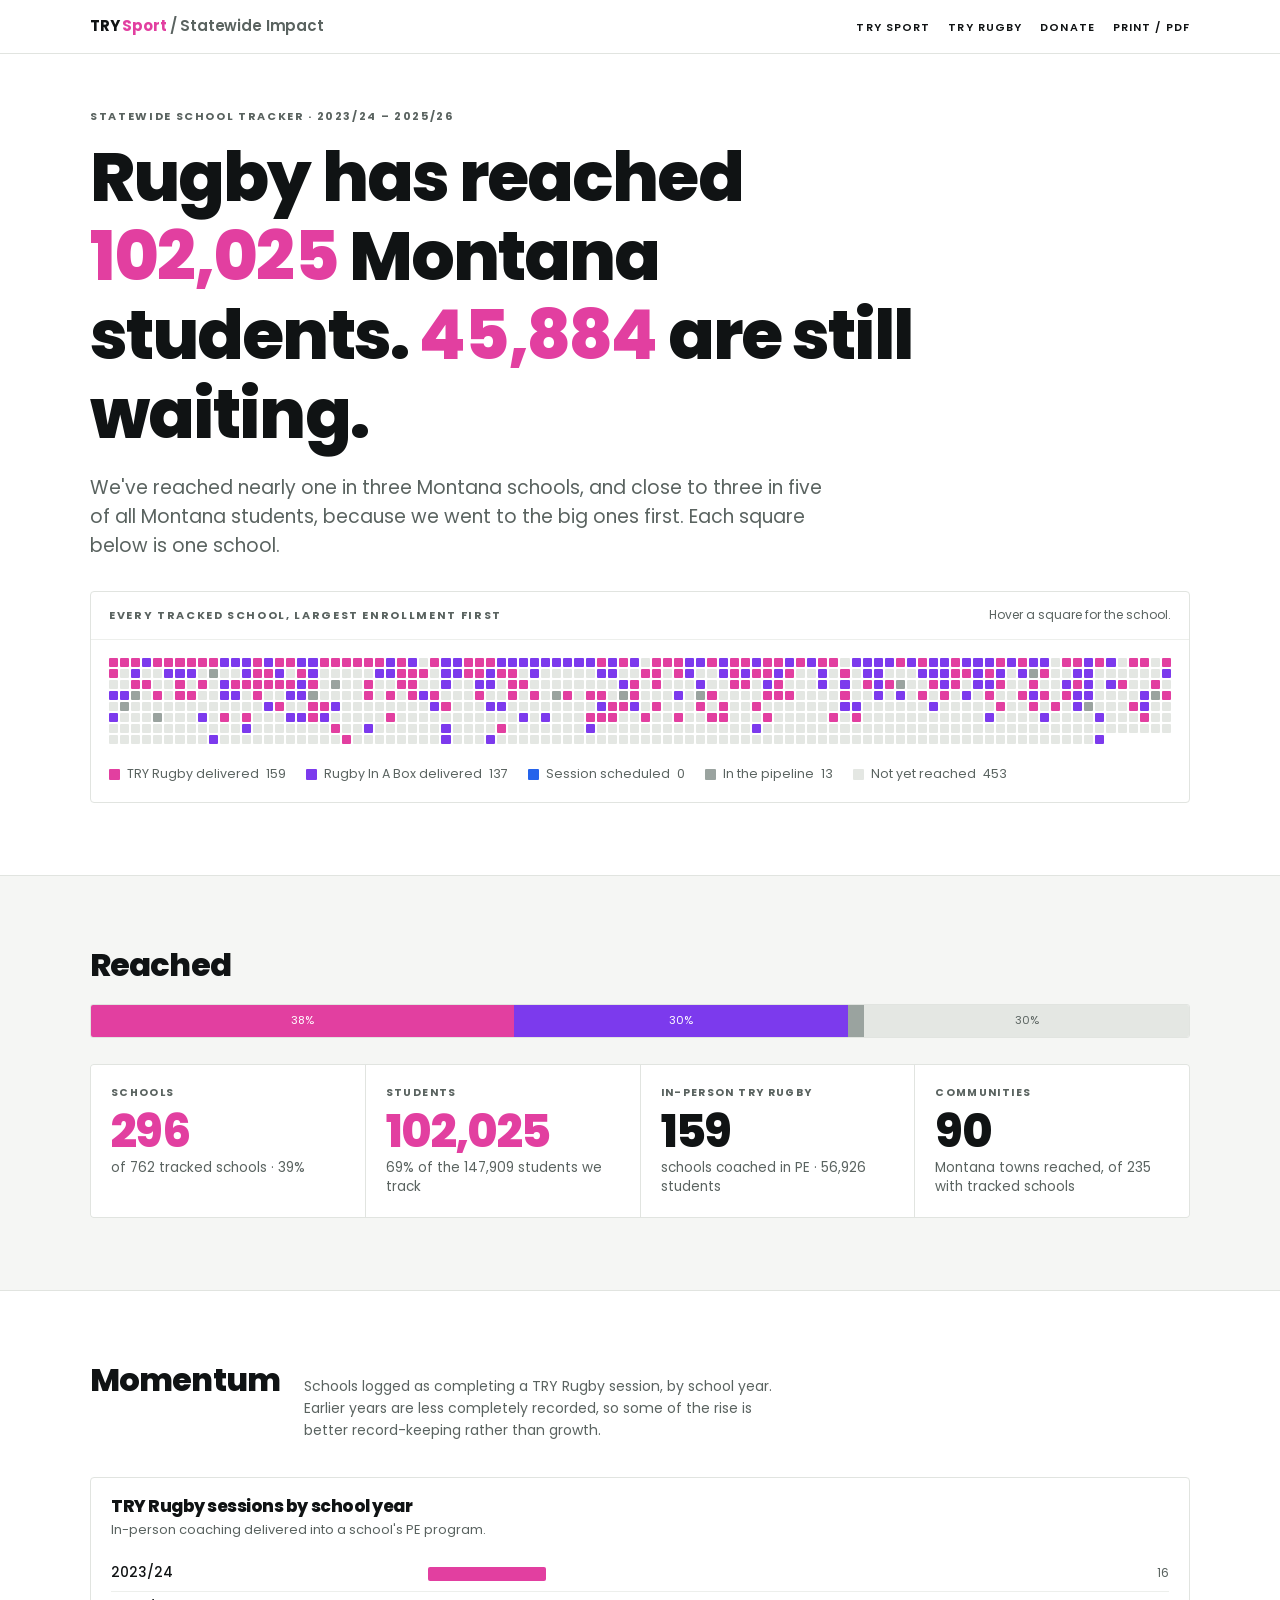
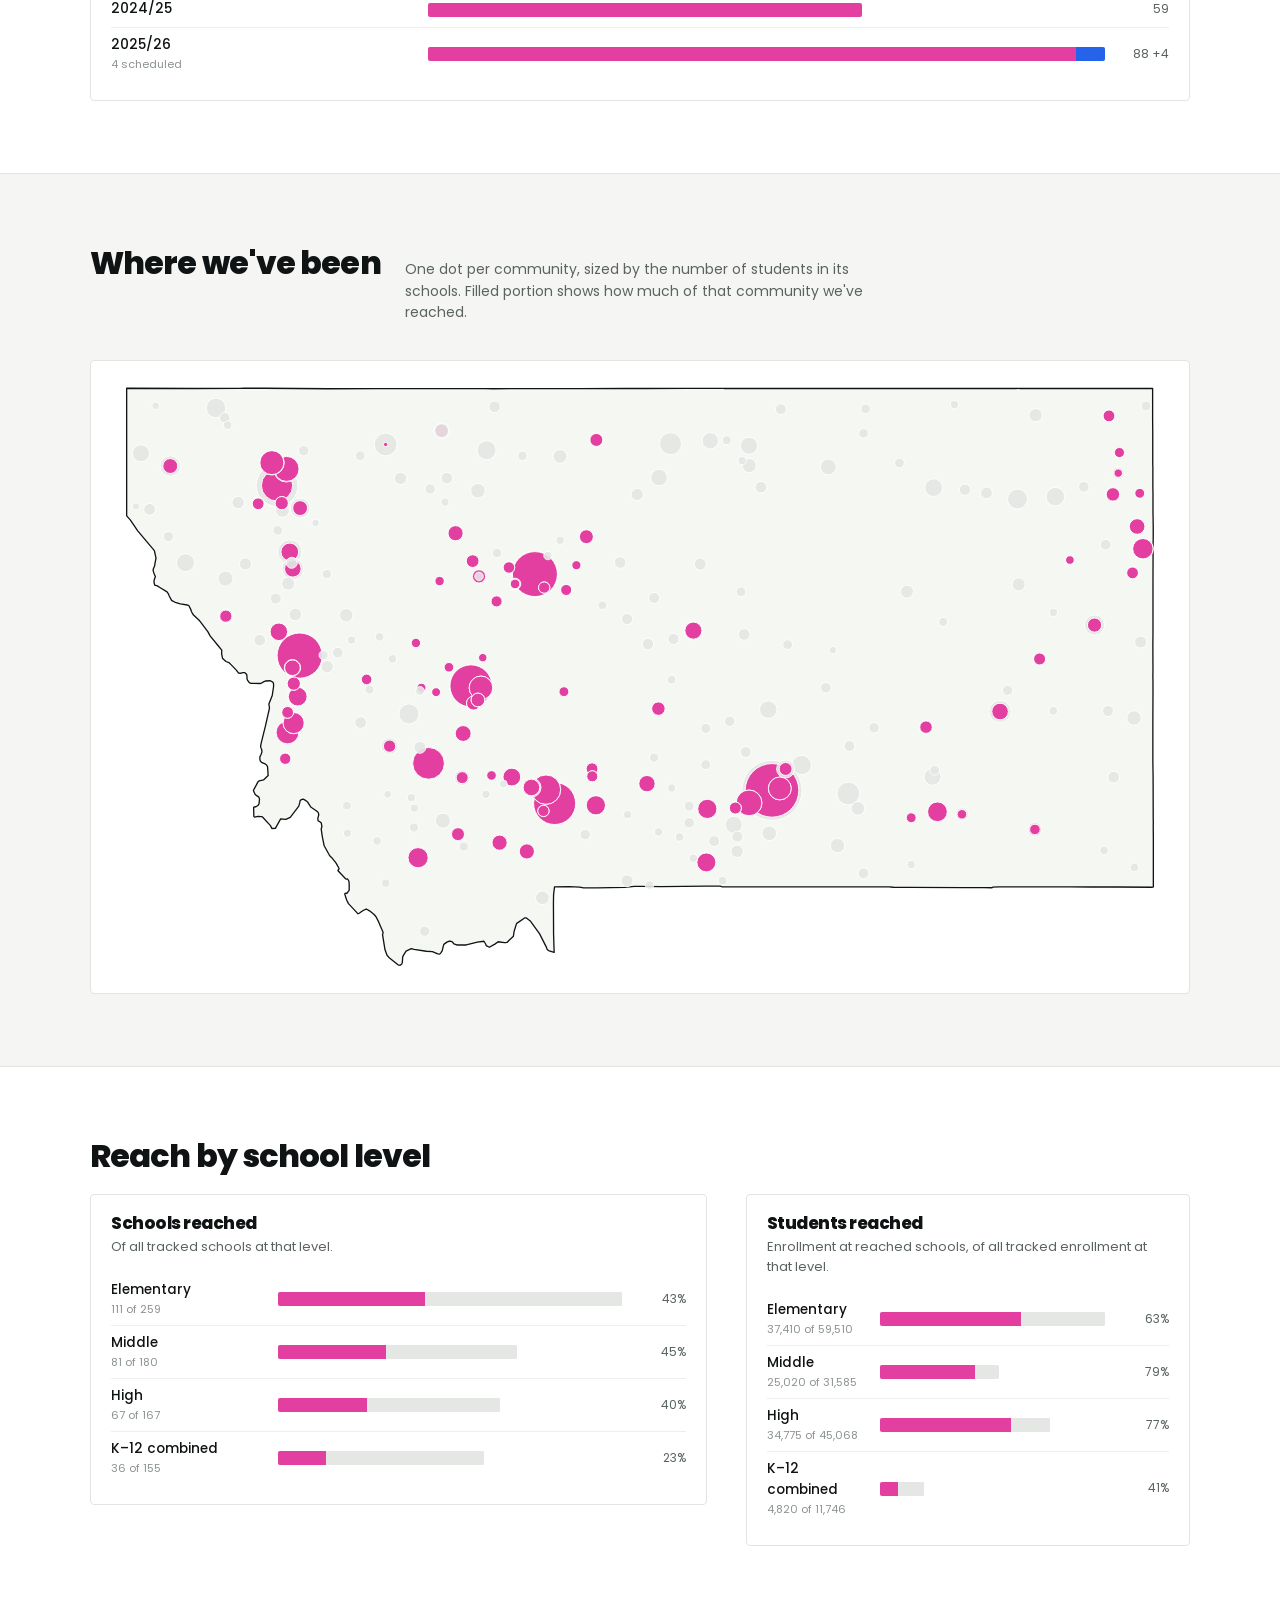
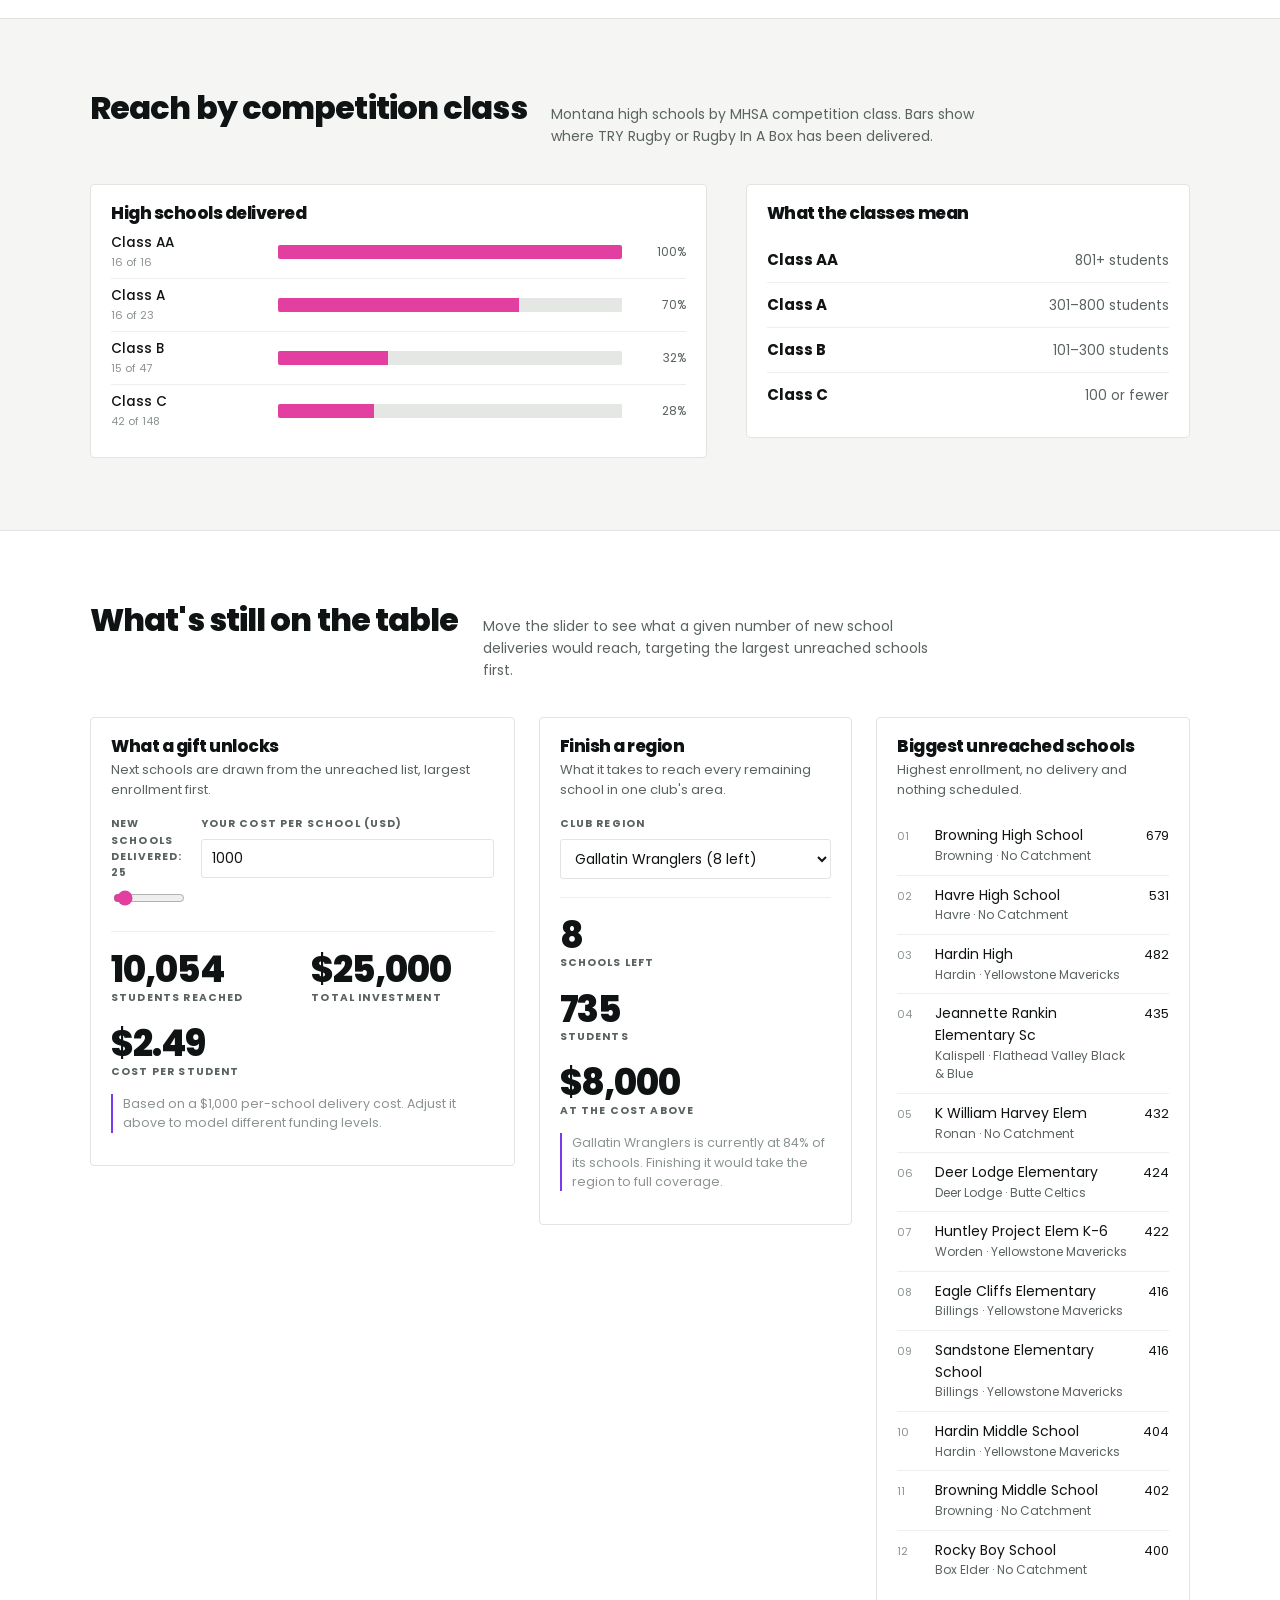
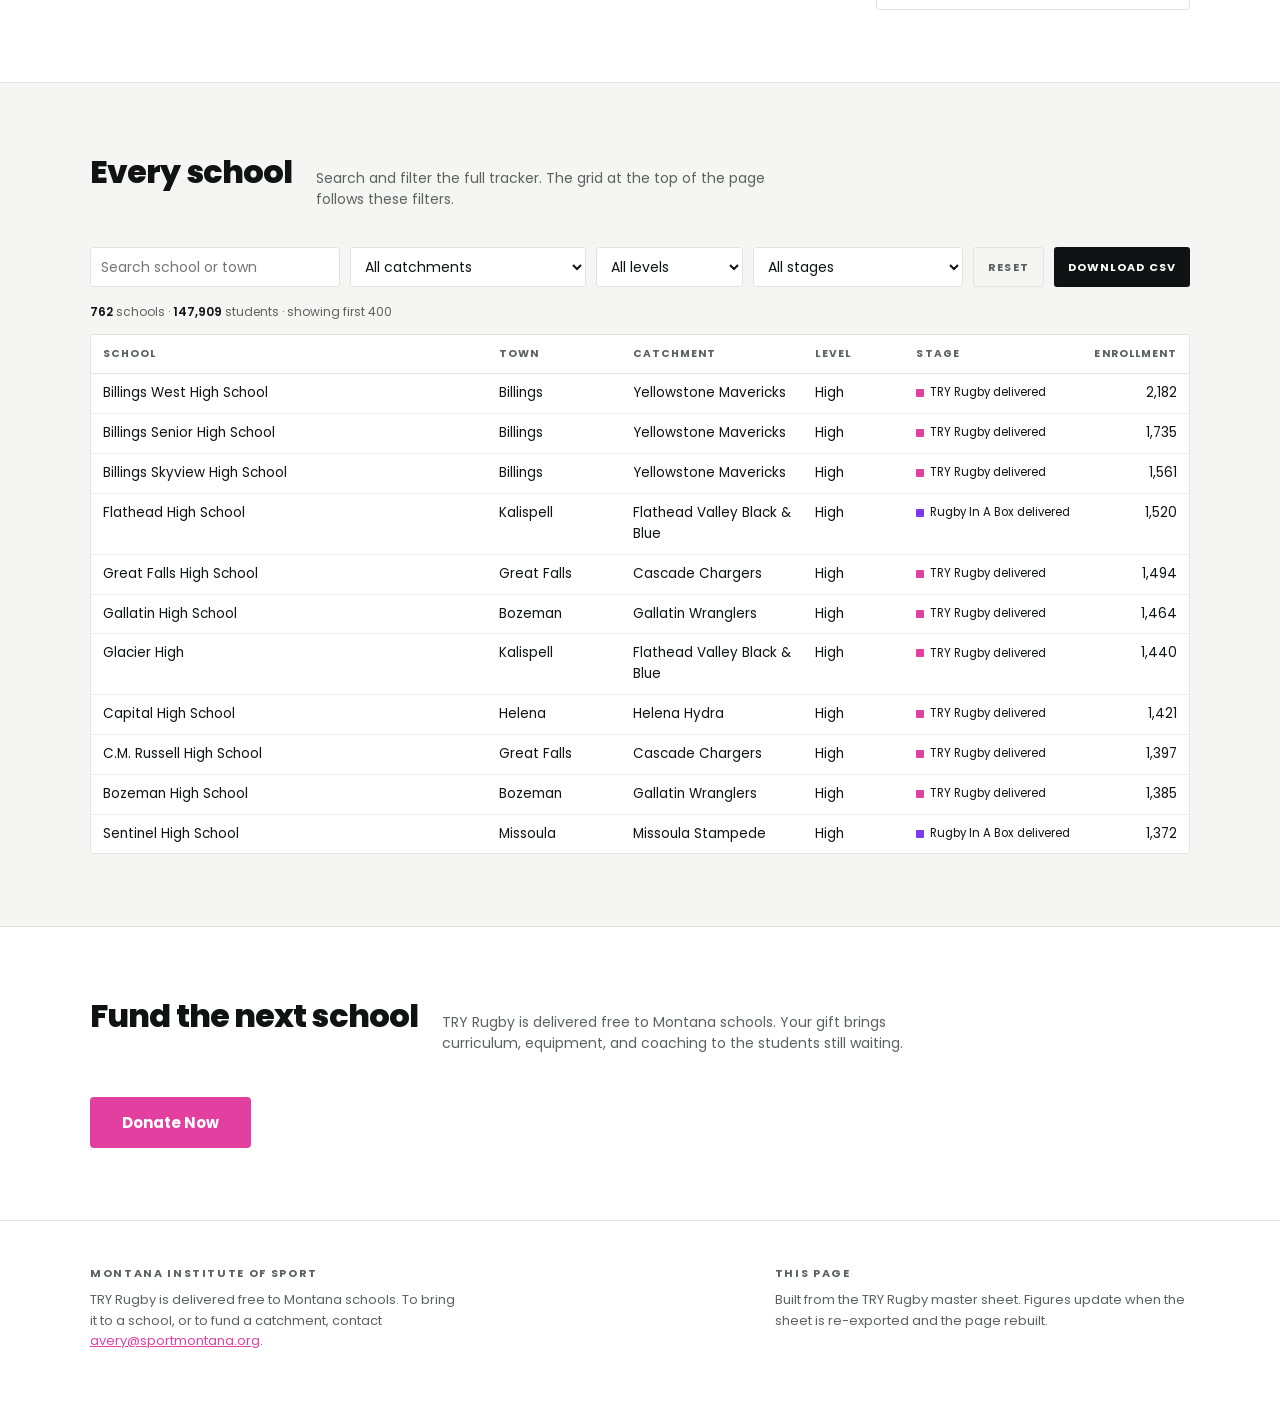
==== commit a239ccbc: "Impact numbers: high-water mark (never un-reach a school) Restore the peak published data and make t" ====
--- a/impact/index.html
+++ b/impact/index.html
@@ -391,7 +391,7 @@
 <div class="tip" id="tip" role="status" aria-live="polite"></div>
 
 <script>
-const DATA = {"certified":["Bitterroot Warriors","Butte Celtics","Cascade Chargers","Flathead Valley Black & Blue","Gallatin Wranglers","Helena Hydra","Missoula Stampede","Yellowstone Mavericks"],"schools":[{"n":"YMCA Helena","c":"Helena","k":"Helena Hydra","k0":"Helena Hydra","b":"Community","t":"Community Center","s":"rib","e":0,"l":"SHAPE 23","y3":"Rugby In A Box - Delivered","y4":"","y5":"Rugby In A Box - Delivered","r":500,"cls":""},{"n":"Billings West High School","c":"Billings","k":"Yellowstone Mavericks","k0":"Yellowstone Mavericks","b":"High","t":"High School","s":"try","e":2182,"l":"Cold Call","y3":"Rugby In A Box - Offered","y4":"Declined","y5":"Try Rugby - Completed","r":1,"cls":"AA"},{"n":"Billings Senior High School","c":"Billings","k":"Yellowstone Mavericks","k0":"Yellowstone Mavericks","b":"High","t":"High School","s":"try","e":1735,"l":"Cold Call","y3":"Rugby In A Box - Offered","y4":"Try Rugby - Completed","y5":"Try Rugby - Completed","r":2,"cls":"AA"},{"n":"Billings Skyview High School","c":"Billings","k":"Yellowstone Mavericks","k0":"Yellowstone Mavericks","b":"High","t":"High School","s":"try","e":1561,"l":"MCA 24","y3":"Rugby In A Box - Offered","y4":"Try Rugby - Completed","y5":"Rugby In A Box - Offered","r":3,"cls":"AA"},{"n":"Flathead High School","c":"Kalispell","k":"Flathead Valley Black & Blue","k0":"Flathead Valley Black & Blue","b":"High","t":"High School","s":"rib","e":1520,"l":"Cold Call","y3":"","y4":"","y5":"","r":4,"cls":"AA"},{"n":"Great Falls High School","c":"Great Falls","k":"Cascade Chargers","k0":"Cascade Chargers","b":"High","t":"High School","s":"try","e":1494,"l":"SHAPE 23","y3":"","y4":"Try Rugby - Completed","y5":"Try Rugby - Completed","r":5,"cls":"AA"},{"n":"Gallatin High School","c":"Bozeman","k":"Gallatin Wranglers","k0":"Gallatin Wranglers","b":"High","t":"High School","s":"try","e":1464,"l":"Referral","y3":"","y4":"Try Rugby - Completed","y5":"Try Rugby - Completed","r":6,"cls":"AA"},{"n":"Glacier High","c":"Kalispell","k":"Flathead Valley Black & Blue","k0":"Flathead Valley Black & Blue","b":"High","t":"High School","s":"try","e":1440,"l":"Referral","y3":"","y4":"Try Rugby - Completed","y5":"Rugby In A Box - Offered","r":7,"cls":"AA"},{"n":"Capital High School","c":"Helena","k":"Helena Hydra","k0":"Helena Hydra","b":"High","t":"High School","s":"try","e":1421,"l":"SHAPE 25","y3":"Prospect","y4":"Try Rugby - Completed","y5":"Rugby In A Box - Offered","r":8,"cls":"AA"},{"n":"C.M. Russell High School","c":"Great Falls","k":"Cascade Chargers","k0":"Cascade Chargers","b":"High","t":"High School","s":"try","e":1397,"l":"SHAPE 23","y3":"","y4":"Try Rugby - Completed","y5":"Try Rugby - Completed","r":9,"cls":"AA"},{"n":"Bozeman High School","c":"Bozeman","k":"Gallatin Wranglers","k0":"Gallatin Wranglers","b":"High","t":"High School","s":"try","e":1385,"l":"Cold Call","y3":"Prospect","y4":"Try Rugby - Completed","y5":"Try Rugby - Completed","r":10,"cls":"AA"},{"n":"Sentinel High School","c":"Missoula","k":"Missoula Stampede","k0":"Missoula Stampede","b":"High","t":"High School","s":"rib","e":1372,"l":"Cold Call","y3":"","y4":"","y5":"","r":11,"cls":"AA"},{"n":"Hellgate High","c":"Missoula","k":"Missoula Stampede","k0":"Missoula Stampede","b":"High","t":"High School","s":"rib","e":1214,"l":"SHAPE 23","y3":"","y4":"","y5":"Rugby In A Box - Offered","r":12,"cls":"AA"},{"n":"Laurel Elementary School","c":"Laurel","k":"Yellowstone Mavericks","k0":"Yellowstone Mavericks","b":"Elementary","t":"Elementary School","s":"rib","e":1204,"l":"Cold Call","y3":"","y4":"","y5":"Rugby In A Box - Delivered","r":13,"cls":""},{"n":"Butte High School","c":"Butte","k":"Butte Celtics","k0":"Butte Celtics","b":"High","t":"High School","s":"try","e":1197,"l":"SHAPE 25","y3":"Prospect","y4":"Prospect","y5":"Rugby In A Box - Offered","r":14,"cls":"AA"},{"n":"Big Sky High School","c":"Missoula","k":"Missoula Stampede","k0":"Missoula Stampede","b":"High","t":"High School","s":"rib","e":1181,"l":"Cold Call","y3":"","y4":"","y5":"","r":15,"cls":"AA"},{"n":"C.R. Anderson Middle School","c":"Helena","k":"Helena Hydra","k0":"Helena Hydra","b":"Middle","t":"Middle School","s":"try","e":1063,"l":"SHAPE 23","y3":"Try Rugby - Completed","y4":"Try Rugby - Completed","y5":"Try Rugby - Completed","r":16,"cls":""},{"n":"Belgrade Middle School","c":"Belgrade","k":"Gallatin Wranglers","k0":"Gallatin Wranglers","b":"Middle","t":"Middle School","s":"try","e":1050,"l":"SHAPE 23","y3":"Try Rugby - Completed","y4":"Prospect","y5":"Rugby In A Box - Offered","r":17,"cls":""},{"n":"Kalispell Middle School","c":"Kalispell","k":"Flathead Valley Black & Blue","k0":"Flathead Valley Black & Blue","b":"Middle","t":"Middle School","s":"rib","e":1045,"l":"Cold Call","y3":"","y4":"","y5":"","r":18,"cls":""},{"n":"Helena High School","c":"Helena","k":"Helena Hydra","k0":"Helena Hydra","b":"High","t":"High School","s":"rib","e":970,"l":"Cold Call","y3":"","y4":"","y5":"Rugby In A Box - Delivered","r":19,"cls":"AA"},{"n":"Belgrade High School","c":"Belgrade","k":"Gallatin Wranglers","k0":"Gallatin Wranglers","b":"High","t":"High School","s":"try","e":916,"l":"Cold Call","y3":"Prospect","y4":"Try Rugby - Completed","y5":"Rugby In A Box - Offered","r":20,"cls":"AA"},{"n":"Sacajawea - Bozeman","c":"Bozeman","k":"Gallatin Wranglers","k0":"Gallatin Wranglers","b":"Middle","t":"Middle School","s":"try","e":826,"l":"Cold Call","y3":"","y4":"Try Rugby - Completed","y5":"Rugby In A Box - Offered","r":21,"cls":""},{"n":"East Middle School","c":"Great Falls","k":"Cascade Chargers","k0":"Cascade Chargers","b":"Middle","t":"Middle School","s":"try","e":786,"l":"SHAPE 23","y3":"","y4":"Try Rugby - Completed","y5":"Rugby In A Box - Offered","r":22,"cls":""},{"n":"Chief Joseph Middle - Bozeman","c":"Bozeman","k":"Gallatin Wranglers","k0":"Gallatin Wranglers","b":"Middle","t":"Middle School","s":"try","e":752,"l":"Cold Call","y3":"","y4":"Try Rugby - Completed","y5":"Try Rugby - Completed","r":23,"cls":""},{"n":"Huntley Project School","c":"Worden","k":"Yellowstone Mavericks","k0":"Yellowstone Mavericks","b":"K-12","t":"K-12 School","s":"none","e":750,"l":"Cold Call","y3":"","y4":"","y5":"","r":24,"cls":"B"},{"n":"Ben Steele Middle School","c":"Billings","k":"Yellowstone Mavericks","k0":"Yellowstone Mavericks","b":"Middle","t":"Middle School","s":"try","e":747,"l":"MCA 24","y3":"Prospect","y4":"Try Rugby - Completed","y5":"Try Rugby - Completed","r":25,"cls":""},{"n":"North Middle School","c":"Great Falls","k":"Cascade Chargers","k0":"Cascade Chargers","b":"Middle","t":"Middle School","s":"try","e":723,"l":"MCA 24","y3":"Try Rugby - Completed","y4":"Try Rugby - Completed","y5":"Rugby In A Box - Offered","r":26,"cls":""},{"n":"Meadowlark School","c":"Billings","k":"Yellowstone Mavericks","k0":"Yellowstone Mavericks","b":"Elementary","t":"Elementary School","s":"rib","e":705,"l":"Cold Call","y3":"","y4":"","y5":"","r":27,"cls":""},{"n":"Castle Rock Middle School","c":"Billings","k":"Yellowstone Mavericks","k0":"Yellowstone Mavericks","b":"Middle","t":"Middle School","s":"try","e":703,"l":"SHAPE 23","y3":"Rugby In A Box - Offered","y4":"Declined","y5":"Try Rugby - Completed","r":28,"cls":""},{"n":"Helena Middle School","c":"Helena","k":"Helena Hydra","k0":"Helena Hydra","b":"Middle","t":"Middle School","s":"rib","e":688,"l":"Cold Call","y3":"","y4":"","y5":"Rugby In A Box - Delivered","r":29,"cls":""},{"n":"Browning High School","c":"Browning","k":"No Catchment","k0":"No Catchment","b":"High","t":"High School","s":"none","e":679,"l":"Cold Call","y3":"","y4":"","y5":"","r":30,"cls":"A"},{"n":"Lewis & Clark Middle School","c":"Billings","k":"Yellowstone Mavericks","k0":"Yellowstone Mavericks","b":"Middle","t":"Middle School","s":"try","e":667,"l":"Cold Call","y3":"","y4":"","y5":"Try Rugby - Completed","r":31,"cls":""},{"n":"Washington Middle School - Missoula","c":"Missoula","k":"Missoula Stampede","k0":"Missoula Stampede","b":"Middle","t":"Middle School","s":"rib","e":662,"l":"Cold Call","y3":"","y4":"","y5":"","r":32,"cls":""},{"n":"Whitefish High School","c":"Whitefish","k":"Flathead Valley Black & Blue","k0":"Flathead Valley Black & Blue","b":"High","t":"High School","s":"rib","e":660,"l":"Cold Call","y3":"","y4":"","y5":"","r":33,"cls":"A"},{"n":"East Middle School - Butte","c":"Butte","k":"Butte Celtics","k0":"Butte Celtics","b":"Middle","t":"Middle School","s":"try","e":658,"l":"Referral","y3":"Prospect","y4":"Prospect","y5":"Try Rugby - Completed","r":34,"cls":""},{"n":"Whitefish Middle School","c":"Whitefish","k":"Flathead Valley Black & Blue","k0":"Flathead Valley Black & Blue","b":"Middle","t":"Middle School","s":"try","e":657,"l":"Referral","y3":"","y4":"Try Rugby - Completed","y5":"Try Rugby - Completed","r":35,"cls":"C"},{"n":"Columbia Falls High School","c":"Columbia Falls","k":"Flathead Valley Black & Blue","k0":"Flathead Valley Black & Blue","b":"High","t":"High School","s":"try","e":655,"l":"Cold Call","y3":"","y4":"Try Rugby - Completed","y5":"Try Rugby - Completed","r":36,"cls":"A"},{"n":"L A Muldown School","c":"Whitefish","k":"Flathead Valley Black & Blue","k0":"Flathead Valley Black & Blue","b":"Elementary","t":"Elementary School","s":"rib","e":649,"l":"Cold Call","y3":"","y4":"","y5":"","r":37,"cls":""},{"n":"Libby Elementary School","c":"Libby","k":"No Catchment","k0":"No Catchment","b":"Elementary","t":"Elementary School","s":"rib","e":634,"l":"Cold Call","y3":"","y4":"","y5":"","r":38,"cls":""},{"n":"St. Francis Catholic School","c":"Billings","k":"Yellowstone Mavericks","k0":"Yellowstone Mavericks","b":"Elementary","t":"Elementary School","s":"rib","e":629,"l":"Cold Call","y3":"","y4":"","y5":"","r":39,"cls":""},{"n":"East Helena High School","c":"East Helena","k":"Helena Hydra","k0":"Helena Hydra","b":"High","t":"High School","s":"rib","e":604,"l":"Cold Call","y3":"","y4":"","y5":"Rugby In A Box - Delivered","r":40,"cls":"A"},{"n":"Will James Middle School","c":"Billings","k":"Yellowstone Mavericks","k0":"Yellowstone Mavericks","b":"Middle","t":"Middle School","s":"rib","e":597,"l":"Referral","y3":"","y4":"Rugby In A Box - Offered","y5":"Rugby In A Box - Delivered","r":41,"cls":""},{"n":"Porter Middle School","c":"Missoula","k":"Missoula Stampede","k0":"Missoula Stampede","b":"Middle","t":"Middle School","s":"rib","e":578,"l":"Cold Call","y3":"","y4":"","y5":"","r":42,"cls":""},{"n":"Laurel Middle School","c":"Laurel","k":"Yellowstone Mavericks","k0":"Yellowstone Mavericks","b":"Middle","t":"Middle School","s":"rib","e":573,"l":"Cold Call","y3":"","y4":"","y5":"Rugby In A Box - Delivered","r":43,"cls":""},{"n":"Ruder Elementary","c":"Columbia Falls","k":"Flathead Valley Black & Blue","k0":"Flathead Valley Black & Blue","b":"Elementary","t":"Elementary School","s":"rib","e":565,"l":"Cold Call","y3":"","y4":"","y5":"","r":44,"cls":""},{"n":"Meadow Lark - Great Falls","c":"Great Falls","k":"Cascade Chargers","k0":"Cascade Chargers","b":"Elementary","t":"Elementary School","s":"try","e":555,"l":"SHAPE 23","y3":"","y4":"","y5":"Rugby In A Box - Delivered","r":46,"cls":""},{"n":"Hamilton High School","c":"Hamilton","k":"Bitterroot Warriors","k0":"Bitterroot Warriors","b":"High","t":"High School","s":"rib","e":555,"l":"Cold Call","y3":"","y4":"","y5":"","r":45,"cls":"A"},{"n":"Daly School","c":"Hamilton","k":"Bitterroot Warriors","k0":"Bitterroot Warriors","b":"Elementary","t":"Elementary School","s":"rib","e":552,"l":"Cold Call","y3":"","y4":"","y5":"","r":47,"cls":""},{"n":"Hardin High","c":"Hardin","k":"Yellowstone Mavericks","k0":"Yellowstone Mavericks","b":"High","t":"High School","s":"none","e":540,"l":"Cold Call","y3":"","y4":"","y5":"Rugby In A Box - Offered","r":48,"cls":"A"},{"n":"Parkview Elementary School","c":"Dillon","k":"Butte Celtics","k0":"Butte Celtics","b":"Elementary","t":"Elementary School","s":"rib","e":536,"l":"Cold Call","y3":"","y4":"","y5":"","r":50,"cls":""},{"n":"Laurel High School","c":"Laurel","k":"Yellowstone Mavericks","k0":"Yellowstone Mavericks","b":"High","t":"High School","s":"try","e":536,"l":"Cold Call","y3":"","y4":"Try Rugby - Completed","y5":"Prospect","r":49,"cls":"A"},{"n":"Columbia Falls Jr HS","c":"Columbia Falls","k":"Flathead Valley Black & Blue","k0":"Flathead Valley Black & Blue","b":"Middle","t":"Middle School","s":"try","e":526,"l":"Cold Call","y3":"","y4":"","y5":"","r":51,"cls":""},{"n":"Polson Middle School","c":"Polson","k":"Flathead Valley Black & Blue","k0":"Flathead Valley Black & Blue","b":"Middle","t":"Middle School","s":"try","e":524,"l":"SHAPE 25","y3":"","y4":"","y5":"Rugby In A Box - Offered","r":52,"cls":""},{"n":"Havre High School","c":"Havre","k":"No Catchment","k0":"No Catchment","b":"High","t":"High School","s":"none","e":521,"l":"Cold Call","y3":"","y4":"","y5":"","r":53,"cls":"A"},{"n":"Hyalite Elementray","c":"Bozeman","k":"Gallatin Wranglers","k0":"Gallatin Wranglers","b":"Elementary","t":"Elementary School","s":"rib","e":520,"l":"Cold Call","y3":"","y4":"Rugby In A Box - Delivered","y5":"Rugby In A Box - Delivered","r":55,"cls":""},{"n":"Emily Dickenson - Bozeman","c":"Bozeman","k":"Gallatin Wranglers","k0":"Gallatin Wranglers","b":"Elementary","t":"Elementary School","s":"try","e":520,"l":"SHAPE 25","y3":"","y4":"Try Rugby - Completed","y5":"Try Rugby - Completed","r":54,"cls":""},{"n":"Polson High School","c":"Polson","k":"Flathead Valley Black & Blue","k0":"Flathead Valley Black & Blue","b":"High","t":"High School","s":"rib","e":520,"l":"SHAPE 25","y3":"","y4":"","y5":"Rugby In A Box - Offered","r":56,"cls":"A"},{"n":"Medicine Crow Middle School","c":"Billings","k":"Yellowstone Mavericks","k0":"Yellowstone Mavericks","b":"Middle","t":"Middle School","s":"try","e":518,"l":"Cold Call","y3":"","y4":"","y5":"Try Rugby - Completed","r":57,"cls":""},{"n":"Libby Junior/ High School","c":"Libby","k":"No Catchment","k0":"No Catchment","b":"High","t":"7-12 School","s":"none","e":517,"l":"Cold Call","y3":"","y4":"","y5":"","r":58,"cls":"A"},{"n":"Edgerton School","c":"Kalispell","k":"Flathead Valley Black & Blue","k0":"Flathead Valley Black & Blue","b":"Elementary","t":"Elementary School","s":"rib","e":511,"l":"Cold Call","y3":"","y4":"","y5":"","r":59,"cls":""},{"n":"Boulder School","c":"Billings","k":"Yellowstone Mavericks","k0":"Yellowstone Mavericks","b":"Elementary","t":"Elementary School","s":"try","e":507,"l":"Cold Call","y3":"","y4":"","y5":"","r":60,"cls":""},{"n":"West Elementary - Butte","c":"Butte","k":"Butte Celtics","k0":"Butte Celtics","b":"Elementary","t":"Elementary School","s":"try","e":498,"l":"Referral","y3":"","y4":"","y5":"Try Rugby - Completed","r":61,"cls":""},{"n":"Stevensville Elementary School","c":"Stevensville","k":"Bitterroot Warriors","k0":"Bitterroot Warriors","b":"Elementary","t":"K-6","s":"rib","e":496,"l":"SHAPE 23","y3":"Rugby In A Box - Delivered","y4":"Rugby In A Box - Offered","y5":"","r":62,"cls":""},{"n":"Meadow Lark - Bozeman","c":"Bozeman","k":"Gallatin Wranglers","k0":"Gallatin Wranglers","b":"Elementary","t":"Elementary School","s":"try","e":495,"l":"MCA 24","y3":"","y4":"Try Rugby - Completed","y5":"Rugby In A Box - Offered","r":64,"cls":""},{"n":"Custer County High School","c":"Miles City","k":"No Catchment","k0":"No Catchment","b":"High","t":"High School","s":"try","e":495,"l":"SHAPE 24","y3":"","y4":"Try Rugby - Completed","y5":"Try Rugby - Completed","r":63,"cls":"A"},{"n":"Jim Darcy Elementary School","c":"Helena","k":"Helena Hydra","k0":"Helena Hydra","b":"Elementary","t":"Elementary School","s":"rib","e":493,"l":"Cold Call","y3":"","y4":"","y5":"Rugby In A Box - Delivered","r":65,"cls":""},{"n":"Riverside Middle School","c":"Billings","k":"Yellowstone Mavericks","k0":"Yellowstone Mavericks","b":"Middle","t":"Middle School","s":"try","e":492,"l":"Cold Call","y3":"","y4":"","y5":"Try Rugby - Completed","r":66,"cls":""},{"n":"Glacier Gateway Elem","c":"Columbia Falls","k":"Flathead Valley Black & Blue","k0":"Flathead Valley Black & Blue","b":"Elementary","t":"Elementary School","s":"rib","e":488,"l":"Cold Call","y3":"","y4":"","y5":"","r":67,"cls":""},{"n":"Lockwood High School","c":"Lockwood","k":"Yellowstone Mavericks","k0":"Yellowstone Mavericks","b":"High","t":"High School","s":"try","e":488,"l":"Cold Call","y3":"","y4":"","y5":"Try Rugby - Completed","r":68,"cls":"A"},{"n":"East Valley Middle School","c":"East Helena","k":"Helena Hydra","k0":"Helena Hydra","b":"Middle","t":"Middle School","s":"try","e":482,"l":"Cold Call","y3":"","y4":"","y5":"Try Rugby - Completed","r":69,"cls":""},{"n":"Corvallis High School","c":"Corvallis","k":"Bitterroot Warriors","k0":"Bitterroot Warriors","b":"High","t":"High School","s":"rib","e":480,"l":"Cold Call","y3":"","y4":"","y5":"Prospect","r":70,"cls":"A"},{"n":"Hamilton Middle School","c":"Hamilton","k":"Bitterroot Warriors","k0":"Bitterroot Warriors","b":"Middle","t":"Middle School","s":"rib","e":480,"l":"Cold Call","y3":"","y4":"","y5":"","r":71,"cls":""},{"n":"Elder Grove Elementary School","c":"Billings","k":"Yellowstone Mavericks","k0":"Yellowstone Mavericks","b":"Elementary","t":"Elementary School","s":"rib","e":472,"l":"Cold Call","y3":"","y4":"","y5":"","r":72,"cls":""},{"n":"Janette Rankin Elementray","c":"Missoula","k":"Missoula Stampede","k0":"Missoula Stampede","b":"Elementary","t":"Elementary School","s":"rib","e":471,"l":"Cold Call","y3":"","y4":"","y5":"Rugby In A Box - Delivered","r":73,"cls":""},{"n":"Meadow Hill Middle School","c":"Missoula","k":"Missoula Stampede","k0":"Missoula Stampede","b":"Middle","t":"Middle School","s":"try","e":470,"l":"SHAPE 23","y3":"Try Rugby - Completed","y4":"","y5":"Rugby In A Box - Offered","r":74,"cls":""},{"n":"Paxson School","c":"Missoula","k":"Missoula Stampede","k0":"Missoula Stampede","b":"Elementary","t":"Elementary School","s":"rib","e":470,"l":"Cold Call","y3":"","y4":"","y5":"","r":75,"cls":""},{"n":"Ridge View Elementary","c":"Belgrade","k":"Gallatin Wranglers","k0":"Gallatin Wranglers","b":"Elementary","t":"Elementary School","s":"try","e":468,"l":"MCA 24","y3":"","y4":"Try Rugby - Completed","y5":"Rugby In A Box - Offered","r":76,"cls":""},{"n":"Bigfork Elementary","c":"Bigfork","k":"Flathead Valley Black & Blue","k0":"Flathead Valley Black & Blue","b":"Elementary","t":"Elementary School","s":"rib","e":464,"l":"Cold Call","y3":"","y4":"","y5":"","r":77,"cls":""},{"n":"West Elementary - Great Falls","c":"Great Falls","k":"Cascade Chargers","k0":"Cascade Chargers","b":"Elementary","t":"Elementary School","s":"try","e":463,"l":"Cold Call","y3":"","y4":"Prospect","y5":"Try Rugby - Completed","r":79,"cls":""},{"n":"Four Georgians Elementary School","c":"Helena","k":"Helena Hydra","k0":"Helena Hydra","b":"Elementary","t":"Elementary School","s":"rib","e":463,"l":"Cold Call","y3":"","y4":"","y5":"Rugby In A Box - Delivered","r":78,"cls":""},{"n":"Poplar Elementary","c":"Poplar","k":"No Catchment","k0":"No Catchment","b":"Elementary","t":"K-6 School","s":"none","e":462,"l":"Cold Call","y3":"","y4":"","y5":"","r":80,"cls":""},{"n":"Saddle Peak Elementary","c":"Belgrade","k":"Gallatin Wranglers","k0":"Gallatin Wranglers","b":"Elementary","t":"Elementary School","s":"rib","e":460,"l":"Cold Call","y3":"","y4":"","y5":"Rugby In A Box - Offered","r":81,"cls":""},{"n":"St Ignatius School","c":"St Ignatius","k":"Missoula Stampede","k0":"Missoula Stampede","b":"K-12","t":"K-12 School","s":"none","e":460,"l":"Cold Call","y3":"","y4":"","y5":"","r":82,"cls":""},{"n":"Rattlesnake Elementary","c":"Missoula","k":"Missoula Stampede","k0":"Missoula Stampede","b":"Elementary","t":"Elementary School","s":"rib","e":456,"l":"Cold Call","y3":"","y4":"","y5":"Rugby In A Box - Delivered","r":83,"cls":""},{"n":"Lewis and Clark Elementary - Great Falls","c":"Great Falls","k":"Cascade Chargers","k0":"Cascade Chargers","b":"Elementary","t":"Elementary School","s":"rib","e":452,"l":"Cold Call","y3":"","y4":"","y5":"Rugby In A Box - Delivered","r":84,"cls":""},{"n":"Riverview Elementary School","c":"Great Falls","k":"Cascade Chargers","k0":"Cascade Chargers","b":"Elementary","t":"Elementary School","s":"try","e":449,"l":"Cold Call","y3":"","y4":"Try Rugby - Completed","y5":"Try Rugby - Completed","r":85,"cls":""},{"n":"Quentin Brown Primary K-4","c":"Corvallis","k":"Bitterroot Warriors","k0":"Bitterroot Warriors","b":"Elementary","t":"Elementary School","s":"rib","e":447,"l":"Cold Call","y3":"","y4":"","y5":"","r":86,"cls":""},{"n":"Ronan Middle School","c":"Ronan","k":"No Catchment","k0":"No Catchment","b":"Middle","t":"Middle School","s":"try","e":446,"l":"MCA 24","y3":"","y4":"Try Rugby - Completed","y5":"Try Rugby - Completed","r":87,"cls":"A"},{"n":"R.H. Radley Elementary School","c":"East Helena","k":"Helena Hydra","k0":"Helena Hydra","b":"Elementary","t":"Elementary School","s":"rib","e":440,"l":"Cold Call","y3":"","y4":"","y5":"Rugby In A Box - Delivered","r":88,"cls":"C"},{"n":"Chief Charlo Elementary","c":"Missoula","k":"Missoula Stampede","k0":"Missoula Stampede","b":"Elementary","t":"Elementary School","s":"rib","e":437,"l":"Cold Call","y3":"","y4":"","y5":"Rugby In A Box - Delivered","r":89,"cls":""},{"n":"Rocky Boy School","c":"Box Elder","k":"No Catchment","k0":"No Catchment","b":"K-12","t":"K-12 School","s":"none","e":434,"l":"Cold Call","y3":"","y4":"","y5":"","r":90,"cls":""},{"n":"Target Range School","c":"Missoula","k":"Missoula Stampede","k0":"Missoula Stampede","b":"K-12","t":"K-8 School","s":"try","e":434,"l":"Cold Call","y3":"","y4":"Try Rugby - Completed","y5":"","r":91,"cls":""},{"n":"Arrowhead School","c":"Billings","k":"Yellowstone Mavericks","k0":"Yellowstone Mavericks","b":"Elementary","t":"Elementary School","s":"try","e":433,"l":"Cold Call","y3":"Prospect","y4":"Prospect","y5":"Try Rugby - Completed","r":92,"cls":""},{"n":"Mountain View","c":"Great Falls","k":"Cascade Chargers","k0":"Cascade Chargers","b":"Elementary","t":"Elementary School","s":"try","e":433,"l":"SHAPE 24","y3":"","y4":"","y5":"Rugby In A Box - Delivered","r":94,"cls":""},{"n":"Lockwood Middle School","c":"Lockwood","k":"Yellowstone Mavericks","k0":"Yellowstone Mavericks","b":"Middle","t":"Middle School","s":"rib","e":433,"l":"Cold Call","y3":"","y4":"","y5":"Rugby In A Box - Delivered","r":93,"cls":""},{"n":"Giant Springs Elementary","c":"Great Falls","k":"Cascade Chargers","k0":"Cascade Chargers","b":"Elementary","t":"Elementary School","s":"rib","e":432,"l":"Cold Call","y3":"","y4":"","y5":"Rugby In A Box - Delivered","r":95,"cls":""},{"n":"Park High School","c":"Livingston","k":"Gallatin Wranglers","k0":"Gallatin Wranglers","b":"High","t":"High School","s":"try","e":427,"l":"Referral","y3":"","y4":"Try Rugby - Completed","y5":"Try Rugby - Completed","r":96,"cls":"A"},{"n":"Whittier Elementary School - Butte","c":"Butte","k":"Butte Celtics","k0":"Butte Celtics","b":"Elementary","t":"Elementary School","s":"try","e":425,"l":"Referral","y3":"","y4":"","y5":"Rugby In A Box - Offered","r":97,"cls":""},{"n":"Morning Star Elementary - Bozeman","c":"Bozeman","k":"Gallatin Wranglers","k0":"Gallatin Wranglers","b":"Elementary","t":"Elementary School","s":"try","e":424,"l":"Cold Call","y3":"","y4":"Try Rugby - Completed","y5":"Rugby In A Box - Offered","r":98,"cls":""},{"n":"Hillcrest Elementary","c":"Butte","k":"Butte Celtics","k0":"Butte Celtics","b":"Elementary","t":"Elementary School","s":"try","e":423,"l":"Referral","y3":"","y4":"","y5":"Try Rugby - Completed","r":99,"cls":""},{"n":"Eagle Cliffs Elementary","c":"Billings","k":"Yellowstone Mavericks","k0":"Yellowstone Mavericks","b":"Elementary","t":"Elementary School","s":"none","e":416,"l":"Cold Call","y3":"","y4":"","y5":"","r":100,"cls":""},{"n":"Sandstone Elementary School","c":"Billings","k":"Yellowstone Mavericks","k0":"Yellowstone Mavericks","b":"Elementary","t":"Elementary School","s":"none","e":416,"l":"Cold Call","y3":"","y4":"","y5":"Prospect","r":101,"cls":""},{"n":"Jeannette Rankin Elementary School","c":"Kalispell","k":"Flathead Valley Black & Blue","k0":"Flathead Valley Black & Blue","b":"Elementary","t":"Elementary School","s":"none","e":415,"l":"Cold Call","y3":"","y4":"","y5":"","r":102,"cls":""},{"n":"Lodge Grass School","c":"Lodge Grass","k":"No Catchment","k0":"No Catchment","b":"K-12","t":"K-12 School","s":"pipeline","e":410,"l":"Cold Call","y3":"","y4":"","y5":"","r":103,"cls":"B"},{"n":"Story Creek Elementary","c":"Belgrade","k":"Gallatin Wranglers","k0":"Gallatin Wranglers","b":"Elementary","t":"Elementary School","s":"rib","e":409,"l":"Cold Call","y3":"","y4":"","y5":"","r":104,"cls":""},{"n":"Frenchtown High","c":"Frenchtown","k":"Missoula Stampede","k0":"Missoula Stampede","b":"High","t":"High School","s":"rib","e":407,"l":"SHAPE 25","y3":"","y4":"","y5":"Rugby In A Box - Offered","r":105,"cls":"A"},{"n":"Sacajawea Elementary - Great Falls","c":"Great Falls","k":"Cascade Chargers","k0":"Cascade Chargers","b":"Elementary","t":"Elementary School","s":"rib","e":407,"l":"Cold Call","y3":"","y4":"Prospect","y5":"Prospect","r":106,"cls":""},{"n":"Hardin Middle School","c":"Hardin","k":"Yellowstone Mavericks","k0":"Yellowstone Mavericks","b":"Middle","t":"Middle School","s":"none","e":404,"l":"Cold Call","y3":"","y4":"","y5":"Rugby In A Box - Offered","r":107,"cls":""},{"n":"Plains School","c":"Plains","k":"No Catchment","k0":"No Catchment","b":"K-12","t":"K-12 School","s":"none","e":404,"l":"Cold Call","y3":"","y4":"","y5":"","r":108,"cls":"C"},{"n":"Browning Middle School","c":"Browning","k":"No Catchment","k0":"No Catchment","b":"Middle","t":"7-8 School","s":"none","e":402,"l":"Cold Call","y3":"","y4":"","y5":"","r":109,"cls":""},{"n":"K William Harvey Elem","c":"Ronan","k":"No Catchment","k0":"No Catchment","b":"Elementary","t":"Elementary School","s":"none","e":401,"l":"Cold Call","y3":"","y4":"","y5":"","r":110,"cls":""},{"n":"Alree Elementary School","c":"Arlee","k":"Missoula Stampede","k0":"Missoula Stampede","b":"Elementary","t":"Elementary School","s":"none","e":400,"l":"Cold Call","y3":"","y4":"","y5":"Rugby In A Box - Offered","r":111,"cls":""},{"n":"Poplar Junior/High School","c":"Poplar","k":"No Catchment","k0":"No Catchment","b":"High","t":"7-12 School","s":"none","e":395,"l":"Cold Call","y3":"","y4":"","y5":"","r":112,"cls":"B"},{"n":"Sunnyside Elementary School","c":"Great Falls","k":"Cascade Chargers","k0":"Cascade Chargers","b":"Elementary","t":"Elementary School","s":"none","e":393,"l":"Cold Call","y3":"","y4":"","y5":"","r":114,"cls":""},{"n":"Rossiter Elementary School","c":"Helena","k":"Helena Hydra","k0":"Helena Hydra","b":"Elementary","t":"Elementary School","s":"try","e":393,"l":"Cold Call","y3":"","y4":"","y5":"Rugby In A Box - Delivered","r":113,"cls":"C"},{"n":"Emerson Elementary","c":"Butte","k":"Butte Celtics","k0":"Butte Celtics","b":"Elementary","t":"Elementary School","s":"try","e":392,"l":"Referral","y3":"","y4":"","y5":"Try Rugby - Completed","r":115,"cls":""},{"n":"Havre Middle School","c":"Havre","k":"No Catchment","k0":"No Catchment","b":"Middle","t":"Middle School","s":"none","e":391,"l":"Cold Call","y3":"","y4":"","y5":"","r":116,"cls":""},{"n":"Loy Elementary","c":"Great Falls","k":"Cascade Chargers","k0":"Cascade Chargers","b":"Elementary","t":"Elementary School","s":"rib","e":389,"l":"SHAPE 23","y3":"","y4":"Rugby In A Box - Delivered","y5":"Rugby In A Box - Delivered","r":117,"cls":""},{"n":"Ronan High School","c":"Ronan","k":"No Catchment","k0":"No Catchment","b":"High","t":"High School","s":"try","e":386,"l":"MCA 24","y3":"","y4":"Try Rugby - Completed","y5":"Try Rugby - Completed","r":118,"cls":"C"},{"n":"Lockwood Primary School","c":"Lockwood","k":"Yellowstone Mavericks","k0":"Yellowstone Mavericks","b":"Elementary","t":"Primary School","s":"rib","e":382,"l":"Cold Call","y3":"","y4":"","y5":"","r":119,"cls":""},{"n":"Irle Elementary School","c":"Glasgow","k":"No Catchment","k0":"No Catchment","b":"Elementary","t":"Elementary School","s":"none","e":375,"l":"Cold Call","y3":"","y4":"","y5":"Rugby In A Box - Offered","r":120,"cls":""},{"n":"Billings Central Catholic High School","c":"Billings","k":"Yellowstone Mavericks","k0":"Yellowstone Mavericks","b":"High","t":"High School","s":"rib","e":365,"l":"Referral","y3":"Prospect","y4":"Prospect","y5":"Rugby In A Box - Offered","r":121,"cls":"A"},{"n":"Lockwood Intermediate School","c":"Lockwood","k":"Yellowstone Mavericks","k0":"Yellowstone Mavericks","b":"Elementary","t":"Intermediate School","s":"rib","e":365,"l":"Cold Call","y3":"","y4":"","y5":"Rugby In A Box - Delivered","r":122,"cls":""},{"n":"Harlem Elementary School","c":"Harlem","k":"No Catchment","k0":"No Catchment","b":"Elementary","t":"Elementary School","s":"none","e":364,"l":"Cold Call","y3":"","y4":"","y5":"","r":123,"cls":""},{"n":"Stevensville High School","c":"Stevensville","k":"Bitterroot Warriors","k0":"Bitterroot Warriors","b":"High","t":"High School","s":"try","e":364,"l":"SHAPE 23","y3":"Try Rugby - Completed","y4":"Rugby In A Box - Offered","y5":"Rugby In A Box - Offered","r":124,"cls":""},{"n":"Sidney High School","c":"Sidney","k":"No Catchment","k0":"No Catchment","b":"High","t":"High School","s":"try","e":361,"l":"Cold Call","y3":"","y4":"Try Rugby - Completed","y5":"Try Rugby - Completed","r":125,"cls":""},{"n":"Lincoln School - Great Falls","c":"Great Falls","k":"Cascade Chargers","k0":"Cascade Chargers","b":"Elementary","t":"Elementary School","s":"try","e":360,"l":"Cold Call","y3":"","y4":"","y5":"","r":127,"cls":""},{"n":"Joliet School","c":"Joliet","k":"Yellowstone Mavericks","k0":"Yellowstone Mavericks","b":"K-12","t":"K-12 School","s":"none","e":360,"l":"Cold Call","y3":"","y4":"","y5":"","r":126,"cls":"B"},{"n":"Beartooth Elementary School","c":"Billings","k":"Yellowstone Mavericks","k0":"Yellowstone Mavericks","b":"Elementary","t":"Elementary School","s":"none","e":352,"l":"Cold Call","y3":"Prospect","y4":"Prospect","y5":"Prospect","r":128,"cls":""},{"n":"Fergus High School","c":"Lewistown","k":"No Catchment","k0":"No Catchment","b":"High","t":"High School","s":"rib","e":350,"l":"Cold Call","y3":"","y4":"","y5":"","r":129,"cls":"A"},{"n":"Southside School/ Northside School","c":"Wolf Point","k":"No Catchment","k0":"No Catchment","b":"Elementary","t":"K-6 School","s":"none","e":350,"l":"Cold Call","y3":"","y4":"","y5":"","r":130,"cls":""},{"n":"Washington Middle School - Miles City","c":"Miles City","k":"No Catchment","k0":"No Catchment","b":"Middle","t":"Middle School","s":"try","e":349,"l":"Cold Call","y3":"","y4":"Rugby In A Box - Delivered","y5":"","r":132,"cls":""},{"n":"Lewis & Clark School","c":"Missoula","k":"Missoula Stampede","k0":"Missoula Stampede","b":"Elementary","t":"Elementary School","s":"rib","e":349,"l":"Cold Call","y3":"","y4":"","y5":"","r":131,"cls":""},{"n":"Hawthorne Elementary - Bozeman","c":"Bozeman","k":"Gallatin Wranglers","k0":"Gallatin Wranglers","b":"Elementary","t":"Elementary School","s":"try","e":348,"l":"Cold Call","y3":"","y4":"","y5":"Try Rugby - Completed","r":133,"cls":""},{"n":"Margaret Leary Elementary","c":"Butte","k":"Butte Celtics","k0":"Butte Celtics","b":"Elementary","t":"Elementary School","s":"try","e":347,"l":"Cold Call","y3":"","y4":"","y5":"Rugby In A Box - Offered","r":135,"cls":""},{"n":"Beaverhead County High","c":"Dillon","k":"Butte Celtics","k0":"Butte Celtics","b":"High","t":"High School","s":"rib","e":347,"l":"Cold Call","y3":"Prospect","y4":"Prospect","y5":"Rugby In A Box - Delivered","r":134,"cls":"A"},{"n":"Shepherd Elementary School","c":"Shepherd","k":"Yellowstone Mavericks","k0":"Yellowstone Mavericks","b":"Elementary","t":"Elementary School","s":"none","e":343,"l":"Cold Call","y3":"","y4":"","y5":"","r":136,"cls":""},{"n":"Three Forks Elementary School","c":"Three Forks","k":"Gallatin Wranglers","k0":"Gallatin Wranglers","b":"Elementary","t":"Elementary School","s":"try","e":342,"l":"Cold Call","y3":"","y4":"","y5":"","r":137,"cls":""},{"n":"Bench Elementary School","c":"Billings","k":"Yellowstone Mavericks","k0":"Yellowstone Mavericks","b":"Elementary","t":"Elementary School","s":"none","e":339,"l":"Cold Call","y3":"Prospect","y4":"Prospect","y5":"Prospect","r":138,"cls":""},{"n":"Hellgate Elementary","c":"Missoula","k":"Missoula Stampede","k0":"Missoula Stampede","b":"Elementary","t":"Elementary School","s":"rib","e":338,"l":"Cold Call","y3":"","y4":"","y5":"","r":139,"cls":""},{"n":"Alkali Creek School","c":"Billings","k":"Yellowstone Mavericks","k0":"Yellowstone Mavericks","b":"Elementary","t":"Elementary School","s":"none","e":335,"l":"Cold Call","y3":"","y4":"","y5":"Prospect","r":140,"cls":""},{"n":"Plentywood School","c":"Plentywood","k":"No Catchment","k0":"No Catchment","b":"K-12","t":"K-12 School","s":"rib","e":331,"l":"Cold Call","y3":"","y4":"","y5":"Rugby In A Box - Delivered","r":141,"cls":"C"},{"n":"Bigfork High School","c":"Bigfork","k":"Flathead Valley Black & Blue","k0":"Flathead Valley Black & Blue","b":"High","t":"High School","s":"none","e":330,"l":"Cold Call","y3":"","y4":"","y5":"","r":142,"cls":"B"},{"n":"Jefferson High School","c":"Boulder","k":"Helena Hydra","k0":"Helena Hydra","b":"High","t":"High School","s":"rib","e":330,"l":"Cold Call","y3":"","y4":"","y5":"Rugby In A Box - Delivered","r":144,"cls":"B"},{"n":"Frenchtown Middle","c":"Frenchtown","k":"Missoula Stampede","k0":"Missoula Stampede","b":"Middle","t":"Middle School","s":"rib","e":330,"l":"SHAPE 25","y3":"","y4":"","y5":"Rugby In A Box - Offered","r":143,"cls":""},{"n":"Big Sky Elementary","c":"Billings","k":"Yellowstone Mavericks","k0":"Yellowstone Mavericks","b":"Elementary","t":"Elementary School","s":"none","e":328,"l":"Cold Call","y3":"","y4":"","y5":"","r":145,"cls":""},{"n":"O D Speer School","c":"Deer Lodge","k":"Butte Celtics","k0":"Butte Celtics","b":"Elementary","t":"K-3 School","s":"none","e":328,"l":"Cold Call","y3":"","y4":"","y5":"","r":147,"cls":""},{"n":"Cutbank High/Middle School","c":"Cut Bank","k":"No Catchment","k0":"No Catchment","b":"High","t":"7-12 School","s":"none","e":328,"l":"Cold Call","y3":"","y4":"","y5":"","r":146,"cls":""},{"n":"Sunnyside Elementary School","c":"Havre","k":"No Catchment","k0":"No Catchment","b":"Elementary","t":"4-5 School","s":"none","e":325,"l":"Cold Call","y3":"","y4":"","y5":"","r":148,"cls":""},{"n":"Hellgate Middle","c":"Missoula","k":"Missoula Stampede","k0":"Missoula Stampede","b":"Middle","t":"Middle School","s":"try","e":324,"l":"SHAPE 24","y3":"","y4":"Try Rugby - Completed","y5":"Rugby In A Box - Offered","r":149,"cls":""},{"n":"Anaconda Junior/Senior High","c":"Anaconda","k":"Butte Celtics","k0":"Butte Celtics","b":"Middle","t":"Middle School","s":"try","e":323,"l":"SHAPE 23","y3":"Rugby In A Box - Offered","y4":"Rugby In A Box - Offered","y5":"Rugby In A Box - Offered","r":150,"cls":""},{"n":"Central Elementary School","c":"Helena","k":"Helena Hydra","k0":"Helena Hydra","b":"Elementary","t":"Elementary School","s":"try","e":321,"l":"Cold Call","y3":"","y4":"Try Rugby - Completed","y5":"Rugby In A Box - Offered","r":151,"cls":""},{"n":"Broadwater Elementary School - Billings","c":"Billings","k":"Yellowstone Mavericks","k0":"Yellowstone Mavericks","b":"Elementary","t":"Elementary School","s":"rib","e":320,"l":"MCA 24","y3":"Prospect","y4":"Rugby In A Box - Offered","y5":"Rugby In A Box - Delivered","r":152,"cls":""},{"n":"Cornelius Hedges School","c":"Kalispell","k":"Flathead Valley Black & Blue","k0":"Flathead Valley Black & Blue","b":"Elementary","t":"Elementary School","s":"none","e":320,"l":"Cold Call","y3":"","y4":"","y5":"","r":153,"cls":""},{"n":"Dawson High School","c":"Glendive","k":"No Catchment","k0":"No Catchment","b":"High","t":"High School","s":"none","e":318,"l":"Cold Call","y3":"","y4":"","y5":"","r":154,"cls":"A"},{"n":"Red Lodge elementary School","c":"Red Lodge","k":"Yellowstone Mavericks","k0":"Yellowstone Mavericks","b":"Elementary","t":"Elementary School","s":"try","e":317,"l":"Cold Call","y3":"","y4":"","y5":"Try Rugby - Completed","r":155,"cls":""},{"n":"West Side Elementary","c":"Sidney","k":"No Catchment","k0":"No Catchment","b":"Elementary","t":"Elementary School","s":"rib","e":316,"l":"Cold Call","y3":"","y4":"","y5":"","r":156,"cls":""},{"n":"Longfellow Elementary - Great Falls","c":"Great Falls","k":"Cascade Chargers","k0":"Cascade Chargers","b":"Elementary","t":"Elementary School","s":"try","e":313,"l":"SHAPE 23","y3":"","y4":"Try Rugby - Completed","y5":"Rugby In A Box - Offered","r":157,"cls":""},{"n":"Warren Elementary School","c":"Helena","k":"Helena Hydra","k0":"Helena Hydra","b":"Elementary","t":"Elementary School","s":"try","e":313,"l":"Cold Call","y3":"","y4":"","y5":"Try Rugby - Completed","r":158,"cls":""},{"n":"Columbus Elementary School","c":"Columbus","k":"Yellowstone Mavericks","k0":"Yellowstone Mavericks","b":"Elementary","t":"Elementary School","s":"rib","e":312,"l":"Cold Call","y3":"","y4":"","y5":"","r":159,"cls":""},{"n":"Sleeping Giant Middle School","c":"Livingston","k":"Gallatin Wranglers","k0":"Gallatin Wranglers","b":"Middle","t":"Middle School","s":"try","e":310,"l":"Cold Call","y3":"","y4":"Try Rugby - Completed","y5":"Try Rugby - Completed","r":160,"cls":"C"},{"n":"Lame Deer Elementary School","c":"Lame Deer","k":"No Catchment","k0":"No Catchment","b":"Elementary","t":"K-6 School","s":"rib","e":309,"l":"","y3":"","y4":"","y5":"","r":161,"cls":""},{"n":"Roundup Elementary","c":"Roundup","k":"Yellowstone Mavericks","k0":"Yellowstone Mavericks","b":"Elementary","t":"Elementary School","s":"none","e":309,"l":"Cold Call","y3":"","y4":"","y5":"","r":162,"cls":""},{"n":"Cayuse Prairie School","c":"Kalispell","k":"Flathead Valley Black & Blue","k0":"Flathead Valley Black & Blue","b":"K-12","t":"K-8 School","s":"none","e":308,"l":"Cold Call","y3":"","y4":"","y5":"","r":163,"cls":""},{"n":"Poly Drive Elementary School","c":"Billings","k":"Yellowstone Mavericks","k0":"Yellowstone Mavericks","b":"Elementary","t":"Elementary School","s":"rib","e":305,"l":"Cold Call","y3":"","y4":"","y5":"Rugby In A Box - Delivered","r":164,"cls":""},{"n":"Lakeside Elementary School","c":"Lakeside","k":"Flathead Valley Black & Blue","k0":"Flathead Valley Black & Blue","b":"Elementary","t":"Elementary School","s":"none","e":304,"l":"Cold Call","y3":"","y4":"","y5":"","r":165,"cls":""},{"n":"Bryant Elementary School","c":"Helena","k":"Helena Hydra","k0":"Helena Hydra","b":"Elementary","t":"Elementary School","s":"try","e":303,"l":"Cold Call","y3":"Prospect","y4":"Rugby In A Box - Offered","y5":"Rugby In A Box - Delivered","r":166,"cls":""},{"n":"Longfellow Elementary - Bozeman","c":"Bozeman","k":"Gallatin Wranglers","k0":"Gallatin Wranglers","b":"Elementary","t":"Elementary School","s":"rib","e":302,"l":"Cold Call","y3":"","y4":"","y5":"Rugby In A Box - Offered","r":168,"cls":""},{"n":"Clancy Elementary & Middle School","c":"Clancy","k":"Helena Hydra","k0":"Helena Hydra","b":"K-12","t":"K-8","s":"rib","e":302,"l":"Cold Call","y3":"","y4":"","y5":"Rugby In A Box - Delivered","r":167,"cls":""},{"n":"Orchard Elementary School","c":"Billings","k":"Yellowstone Mavericks","k0":"Yellowstone Mavericks","b":"Elementary","t":"Elementary School","s":"none","e":300,"l":"Cold Call","y3":"","y4":"","y5":"Prospect","r":169,"cls":""},{"n":"Wolf Point Junior/ High School","c":"Wolf Point","k":"No Catchment","k0":"No Catchment","b":"High","t":"7-12 School","s":"none","e":300,"l":"SHAPE 25","y3":"","y4":"","y5":"","r":170,"cls":"B"},{"n":"Independent School","c":"Billings","k":"Yellowstone Mavericks","k0":"Yellowstone Mavericks","b":"Elementary","t":"K-6 School","s":"none","e":299,"l":"Cold Call","y3":"","y4":"","y5":"","r":171,"cls":""},{"n":"Smith Elementary School","c":"Helena","k":"Helena Hydra","k0":"Helena Hydra","b":"Elementary","t":"Elementary School","s":"rib","e":297,"l":"Cold Call","y3":"","y4":"","y5":"Rugby In A Box - Delivered","r":174,"cls":""},{"n":"Franklin School","c":"Missoula","k":"Missoula Stampede","k0":"Missoula Stampede","b":"Elementary","t":"Elementary School","s":"rib","e":297,"l":"Cold Call","y3":"","y4":"","y5":"","r":172,"cls":""},{"n":"Lowell School","c":"Missoula","k":"Missoula Stampede","k0":"Missoula Stampede","b":"Elementary","t":"Elementary School","s":"rib","e":297,"l":"Cold Call","y3":"","y4":"","y5":"","r":173,"cls":""},{"n":"Jefferson School - Glendive","c":"Glendive","k":"No Catchment","k0":"No Catchment","b":"K-12","t":"K-8 School","s":"try","e":296,"l":"Cold Call","y3":"","y4":"","y5":"","r":175,"cls":""},{"n":"Valley View Elementary","c":"Great Falls","k":"Cascade Chargers","k0":"Cascade Chargers","b":"Elementary","t":"Elementary School","s":"try","e":296,"l":"Cold Call","y3":"","y4":"","y5":"Try Rugby - Completed","r":176,"cls":""},{"n":"Lincoln-McKinley School","c":"Havre","k":"No Catchment","k0":"No Catchment","b":"Elementary","t":"2-3 School","s":"none","e":295,"l":"Cold Call","y3":"","y4":"","y5":"","r":177,"cls":""},{"n":"Lolo Elementary","c":"Lolo","k":"Missoula Stampede","k0":"Missoula Stampede","b":"Elementary","t":"Elementary School","s":"rib","e":294,"l":"Cold Call","y3":"","y4":"","y5":"","r":178,"cls":""},{"n":"Shelby Elementary School","c":"Shelby","k":"No Catchment","k0":"No Catchment","b":"Elementary","t":"Elementary School","s":"pipeline","e":294,"l":"Cold Call","y3":"","y4":"","y5":"","r":179,"cls":""},{"n":"Lincoln County High School","c":"Eureka","k":"No Catchment","k0":"No Catchment","b":"High","t":"High School","s":"none","e":292,"l":"Cold Call","y3":"","y4":"","y5":"","r":180,"cls":"B"},{"n":"Montana City School","c":"Montana City","k":"Helena Hydra","k0":"Helena Hydra","b":"Elementary","t":"K-5","s":"try","e":292,"l":"Cold Call","y3":"","y4":"Try Rugby - Completed","y5":"Rugby In A Box - Delivered","r":181,"cls":""},{"n":"Central Heights Elementary","c":"Billings","k":"Yellowstone Mavericks","k0":"Yellowstone Mavericks","b":"Elementary","t":"Elementary School","s":"rib","e":291,"l":"Cold Call","y3":"","y4":"","y5":"Rugby In A Box - Delivered","r":182,"cls":""},{"n":"Evergreen Junior High School","c":"Kalispell","k":"Flathead Valley Black & Blue","k0":"Flathead Valley Black & Blue","b":"Middle","t":"Middle School","s":"none","e":291,"l":"Cold Call","y3":"","y4":"","y5":"","r":183,"cls":""},{"n":"Bitterroot Elementary School","c":"Billings","k":"Yellowstone Mavericks","k0":"Yellowstone Mavericks","b":"Elementary","t":"Elementary School","s":"rib","e":287,"l":"Cold Call","y3":"Prospect","y4":"Prospect","y5":"Prospect","r":184,"cls":""},{"n":"Helena Flats School","c":"Kalispell","k":"Flathead Valley Black & Blue","k0":"Flathead Valley Black & Blue","b":"K-12","t":"K-8 School","s":"none","e":286,"l":"Cold Call","y3":"","y4":"","y5":"","r":185,"cls":""},{"n":"McKinley School","c":"Billings","k":"Yellowstone Mavericks","k0":"Yellowstone Mavericks","b":"Elementary","t":"Elementary School","s":"none","e":285,"l":"Cold Call","y3":"","y4":"","y5":"","r":187,"cls":""},{"n":"Chief Joseph Middle - Great Falls","c":"Great Falls","k":"Cascade Chargers","k0":"Cascade Chargers","b":"Middle","t":"Middle School","s":"try","e":285,"l":"Cold Call","y3":"","y4":"Try Rugby - Completed","y5":"Rugby In A Box - Offered","r":186,"cls":""},{"n":"Fred Moodry Intermediate School","c":"Anaconda","k":"Butte Celtics","k0":"Butte Celtics","b":"Middle","t":"Middle School","s":"none","e":284,"l":"Cold Call","y3":"","y4":"","y5":"","r":188,"cls":""},{"n":"St. Joes Grade School","c":"Missoula","k":"Missoula Stampede","k0":"Missoula Stampede","b":"K-12","t":"K-8","s":"rib","e":284,"l":"Cold Call","y3":"","y4":"","y5":"Rugby In A Box - Delivered","r":190,"cls":""},{"n":"Sidney Middle School","c":"Sidney","k":"No Catchment","k0":"No Catchment","b":"Middle","t":"Middle School","s":"rib","e":284,"l":"Cold Call","y3":"","y4":"Prospect","y5":"Rugby In A Box - Offered","r":189,"cls":"A"},{"n":"Manhattan Christian","c":"Manhattan","k":"Gallatin Wranglers","k0":"Gallatin Wranglers","b":"K-12","t":"K-12 School","s":"none","e":280,"l":"Cold Call","y3":"","y4":"","y5":"","r":191,"cls":"C"},{"n":"Crow Agency Public School","c":"Crow Agency","k":"Yellowstone Mavericks","k0":"Yellowstone Mavericks","b":"Elementary","t":"Elementary School","s":"none","e":279,"l":"Cold Call","y3":"","y4":"","y5":"","r":192,"cls":""},{"n":"Browning Elementary School","c":"Browning","k":"No Catchment","k0":"No Catchment","b":"Middle","t":"5-6","s":"none","e":278,"l":"Cold Call","y3":"","y4":"","y5":"","r":193,"cls":""},{"n":"Burlington School","c":"Billings","k":"Yellowstone Mavericks","k0":"Yellowstone Mavericks","b":"Elementary","t":"Elementary School","s":"none","e":277,"l":"Cold Call","y3":"Prospect","y4":"Prospect","y5":"Prospect","r":194,"cls":""},{"n":"West Valley Middle School","c":"Kalispell","k":"Flathead Valley Black & Blue","k0":"Flathead Valley Black & Blue","b":"Middle","t":"Middle School","s":"none","e":275,"l":"SHAPE 25","y3":"","y4":"","y5":"","r":195,"cls":""},{"n":"Ponderosa School","c":"Billings","k":"Yellowstone Mavericks","k0":"Yellowstone Mavericks","b":"Elementary","t":"Elementary School","s":"none","e":274,"l":"Cold Call","y3":"","y4":"","y5":"","r":196,"cls":""},{"n":"Prickly Pear Elementary School","c":"East Helena","k":"Helena Hydra","k0":"Helena Hydra","b":"Elementary","t":"Elementary School","s":"rib","e":272,"l":"SHAPE 25","y3":"","y4":"","y5":"Rugby In A Box - Delivered","r":197,"cls":""},{"n":"Highland Elementary","c":"Billings","k":"Yellowstone Mavericks","k0":"Yellowstone Mavericks","b":"Elementary","t":"Elementary School","s":"try","e":269,"l":"SHAPE 24","y3":"","y4":"Try Rugby - Completed","y5":"Rugby In A Box - Offered","r":198,"cls":""},{"n":"Choteau Elementary/Middle","c":"Choteau","k":"Cascade Chargers","k0":"Cascade Chargers","b":"Middle","t":"Middle School","s":"try","e":268,"l":"Cold Call","y3":"","y4":"","y5":"Rugby In A Box - Delivered","r":199,"cls":""},{"n":"Harlem Junior/High School","c":"Harlem","k":"No Catchment","k0":"No Catchment","b":"High","t":"High School","s":"none","e":265,"l":"Cold Call","y3":"","y4":"","y5":"","r":200,"cls":"B"},{"n":"Washington Middle School - Glendive","c":"Glendive","k":"No Catchment","k0":"No Catchment","b":"Middle","t":"Middle School","s":"try","e":260,"l":"Cold Call","y3":"","y4":"","y5":"Rugby In A Box - Offered","r":203,"cls":""},{"n":"Malta Junior/ High School","c":"Malta","k":"No Catchment","k0":"No Catchment","b":"High","t":"6-12 School","s":"none","e":260,"l":"Cold Call","y3":"","y4":"","y5":"","r":201,"cls":"B"},{"n":"Victor School","c":"Victor","k":"Bitterroot Warriors","k0":"Bitterroot Warriors","b":"K-12","t":"K-12 School","s":"try","e":260,"l":"Cold Call","y3":"","y4":"","y5":"","r":202,"cls":"C"},{"n":"Whittier Elementary - Bozeman","c":"Bozeman","k":"Gallatin Wranglers","k0":"Gallatin Wranglers","b":"Elementary","t":"Elementary School","s":"try","e":258,"l":"Cold Call","y3":"","y4":"","y5":"Try Rugby - Completed","r":207,"cls":"C"},{"n":"Hardin Intermediate","c":"Hardin","k":"Yellowstone Mavericks","k0":"Yellowstone Mavericks","b":"Elementary","t":"Elementary School","s":"none","e":258,"l":"Cold Call","y3":"","y4":"","y5":"","r":205,"cls":""},{"n":"Broadwater Elementary School","c":"Helena","k":"Helena Hydra","k0":"Helena Hydra","b":"Elementary","t":"Elementary School","s":"try","e":258,"l":"Cold Call","y3":"Prospect","y4":"Rugby In A Box - Offered","y5":"Try Rugby - Completed","r":204,"cls":""},{"n":"Jefferson Elementary School","c":"Helena","k":"Helena Hydra","k0":"Helena Hydra","b":"Elementary","t":"Elementary School","s":"rib","e":258,"l":"Cold Call","y3":"","y4":"","y5":"Rugby In A Box - Delivered","r":206,"cls":""},{"n":"Dillon Middle School","c":"Dillon","k":"Butte Celtics","k0":"Butte Celtics","b":"Middle","t":"Middle School","s":"try","e":257,"l":"Cold Call","y3":"","y4":"","y5":"","r":208,"cls":""},{"n":"Hays-Lodge Pole K-12 School","c":"Hays","k":"No Catchment","k0":"No Catchment","b":"K-12","t":"K-12 School","s":"none","e":255,"l":"Cold Call","y3":"","y4":"","y5":"","r":209,"cls":"C"},{"n":"West Yellowstone School","c":"West Yellowstone","k":"No Catchment","k0":"No Catchment","b":"K-12","t":"K-12 School","s":"none","e":255,"l":"Cold Call","y3":"","y4":"","y5":"","r":210,"cls":"C"},{"n":"Manhattan High School","c":"Manhattan","k":"Gallatin Wranglers","k0":"Gallatin Wranglers","b":"High","t":"High School","s":"try","e":254,"l":"Referral","y3":"Try Rugby - Completed","y4":"Try Rugby - Completed","y5":"Try Rugby - Completed","r":211,"cls":"B"},{"n":"Rose Park Elementary School","c":"Billings","k":"Yellowstone Mavericks","k0":"Yellowstone Mavericks","b":"Elementary","t":"Elementary School","s":"try","e":253,"l":"Cold Call","y3":"","y4":"","y5":"Try Rugby - Completed","r":212,"cls":""},{"n":"Somers Middle","c":"Somers","k":"Flathead Valley Black & Blue","k0":"Flathead Valley Black & Blue","b":"Middle","t":"Middle School","s":"try","e":253,"l":"SHAPE 25","y3":"Try Rugby - Completed","y4":"Prospect","y5":"Rugby In A Box - Offered","r":213,"cls":""},{"n":"Miles Ave Elementary","c":"Billings","k":"Yellowstone Mavericks","k0":"Yellowstone Mavericks","b":"Elementary","t":"Elementary School","s":"rib","e":252,"l":"Cold Call","y3":"","y4":"","y5":"Rugby In A Box - Delivered","r":215,"cls":""},{"n":"Florence Carlton","c":"Florence","k":"Bitterroot Warriors","k0":"Bitterroot Warriors","b":"High","t":"High School","s":"try","e":252,"l":"SHAPE 23","y3":"","y4":"Try Rugby - Completed","y5":"Rugby In A Box - Offered","r":214,"cls":"B"},{"n":"Central Elementary School","c":"Sidney","k":"No Catchment","k0":"No Catchment","b":"Elementary","t":"Elementary School","s":"try","e":251,"l":"Cold Call","y3":"","y4":"Try Rugby - Completed","y5":"Rugby In A Box - Offered","r":216,"cls":""},{"n":"Butte Central Grade School","c":"Butte","k":"Butte Celtics","k0":"Butte Celtics","b":"Middle","t":"Middle School","s":"pipeline","e":250,"l":"Cold Call","y3":"","y4":"","y5":"Rugby In A Box - Offered","r":217,"cls":""},{"n":"Linderman School","c":"Polson","k":"Flathead Valley Black & Blue","k0":"Flathead Valley Black & Blue","b":"Elementary","t":"2-4 School","s":"none","e":250,"l":"Cold Call","y3":"","y4":"","y5":"","r":218,"cls":""},{"n":"Thompson Falls Elementary School","c":"Thompson Falls","k":"No Catchment","k0":"No Catchment","b":"Elementary","t":"Elementary School","s":"none","e":249,"l":"Cold Call","y3":"","y4":"","y5":"","r":219,"cls":""},{"n":"Roundup Junior/ High School","c":"Roundup","k":"Yellowstone Mavericks","k0":"Yellowstone Mavericks","b":"High","t":"7-12 School","s":"none","e":248,"l":"Cold Call","y3":"","y4":"","y5":"","r":220,"cls":"B"},{"n":"East Side Elementary","c":"Livingston","k":"Gallatin Wranglers","k0":"Gallatin Wranglers","b":"Elementary","t":"Elementary School","s":"try","e":247,"l":"Referral","y3":"","y4":"","y5":"Try Rugby - Completed","r":221,"cls":""},{"n":"Kennedy Elementary","c":"Butte","k":"Butte Celtics","k0":"Butte Celtics","b":"Elementary","t":"Elementary School","s":"try","e":246,"l":"Referral","y3":"","y4":"","y5":"Try Rugby - Completed","r":222,"cls":""},{"n":"Russell School","c":"Kalispell","k":"Flathead Valley Black & Blue","k0":"Flathead Valley Black & Blue","b":"Elementary","t":"Elementary School","s":"none","e":245,"l":"Cold Call","y3":"","y4":"","y5":"","r":224,"cls":""},{"n":"Manhattan Middle School","c":"Manhattan","k":"Gallatin Wranglers","k0":"Gallatin Wranglers","b":"Middle","t":"Middle School","s":"try","e":245,"l":"Cold Call","y3":"Try Rugby - Completed","y4":"Try Rugby - Completed","y5":"Try Rugby - Completed","r":223,"cls":""},{"n":"Eureka Middle School","c":"Eureka","k":"No Catchment","k0":"No Catchment","b":"Middle","t":"Middle School","s":"none","e":244,"l":"Cold Call","y3":"","y4":"","y5":"","r":225,"cls":""},{"n":"Lincoln School - Glendive","c":"Glendive","k":"No Catchment","k0":"No Catchment","b":"Elementary","t":"3-5 School","s":"none","e":243,"l":"Cold Call","y3":"","y4":"","y5":"","r":228,"cls":""},{"n":"Crow Agency School","c":"Hardin","k":"Yellowstone Mavericks","k0":"Yellowstone Mavericks","b":"Elementary","t":"Elementary School","s":"none","e":243,"l":"Cold Call","y3":"","y4":"","y5":"","r":226,"cls":""},{"n":"Kessler Elementary","c":"Helena","k":"Helena Hydra","k0":"Helena Hydra","b":"Elementary","t":"Elementary School","s":"rib","e":243,"l":"Cold Call","y3":"","y4":"","y5":"Rugby In A Box - Delivered","r":227,"cls":""},{"n":"Heritage Christian","c":"Bozeman","k":"Gallatin Wranglers","k0":"Gallatin Wranglers","b":"K-12","t":"K-12 School","s":"none","e":242,"l":"Cold Call","y3":"","y4":"","y5":"Prospect","r":230,"cls":""},{"n":"Columbus High School","c":"Columbus","k":"Yellowstone Mavericks","k0":"Yellowstone Mavericks","b":"High","t":"High School","s":"rib","e":242,"l":"Cold Call","y3":"","y4":"","y5":"","r":229,"cls":"B"},{"n":"Malta K-5","c":"Malta","k":"No Catchment","k0":"No Catchment","b":"Elementary","t":"Elementary School","s":"none","e":242,"l":"Cold Call","y3":"","y4":"","y5":"","r":231,"cls":""},{"n":"Eureka Elementary School","c":"Eureka","k":"No Catchment","k0":"No Catchment","b":"Elementary","t":"Elementary School","s":"none","e":241,"l":"Cold Call","y3":"","y4":"","y5":"","r":232,"cls":""},{"n":"Three Forks High School","c":"Three Forks","k":"Gallatin Wranglers","k0":"Gallatin Wranglers","b":"High","t":"High School","s":"try","e":240,"l":"MCA 24","y3":"","y4":"Try Rugby - Completed","y5":"Rugby In A Box - Offered","r":233,"cls":""},{"n":"Manhattan Elementary School","c":"Manhattan","k":"Gallatin Wranglers","k0":"Gallatin Wranglers","b":"Elementary","t":"Elementary School","s":"try","e":238,"l":"SHAPE 23","y3":"Try Rugby - Completed","y4":"","y5":"Rugby In A Box - Offered","r":234,"cls":""},{"n":"Troy School","c":"Troy","k":"No Catchment","k0":"No Catchment","b":"K-12","t":"K-12 School","s":"none","e":235,"l":"Cold Call","y3":"","y4":"","y5":"","r":235,"cls":"B"},{"n":"Scobey K-12 School","c":"Scobey","k":"No Catchment","k0":"No Catchment","b":"K-12","t":"K-12 School","s":"none","e":234,"l":"Cold Call","y3":"","y4":"","y5":"","r":236,"cls":"C"},{"n":"Napi School","c":"Browning","k":"No Catchment","k0":"No Catchment","b":"Elementary","t":"3-4 School","s":"none","e":233,"l":"Cold Call","y3":"","y4":"","y5":"","r":237,"cls":""},{"n":"Pine Butte Elementary School","c":"Colstrip","k":"No Catchment","k0":"No Catchment","b":"Elementary","t":"Elementary School","s":"none","e":233,"l":"Cold Call","y3":"","y4":"","y5":"","r":238,"cls":""},{"n":"H C Davis Elementary","c":"Cut Bank","k":"No Catchment","k0":"No Catchment","b":"Elementary","t":"Elementary School","s":"none","e":232,"l":"Cold Call","y3":"","y4":"","y5":"","r":239,"cls":""},{"n":"Monforton Elementary","c":"Bozeman","k":"Gallatin Wranglers","k0":"Gallatin Wranglers","b":"Elementary","t":"Elementary School","s":"try","e":231,"l":"Cold Call","y3":"","y4":"Try Rugby - Completed","y5":"Try Rugby - Completed","r":241,"cls":""},{"n":"Helena Christian School","c":"Helena","k":"Helena Hydra","k0":"Helena Hydra","b":"K-12","t":"K-12 School","s":"rib","e":231,"l":"Cold Call","y3":"","y4":"","y5":"Rugby In A Box - Delivered","r":240,"cls":""},{"n":"Ennis Elementary","c":"Ennis","k":"Gallatin Wranglers","k0":"Gallatin Wranglers","b":"Elementary","t":"Elementary School","s":"try","e":230,"l":"Cold Call","y3":"Try Rugby - Completed","y4":"","y5":"Rugby In A Box - Offered","r":242,"cls":""},{"n":"Glasgow High School","c":"Glasgow","k":"No Catchment","k0":"No Catchment","b":"High","t":"High School","s":"none","e":230,"l":"Cold Call","y3":"","y4":"","y5":"Rugby In A Box - Offered","r":243,"cls":"B"},{"n":"Paris Gibson Education Center","c":"Great Falls","k":"Cascade Chargers","k0":"Cascade Chargers","b":"High","t":"Alternative School","s":"none","e":230,"l":"Cold Call","y3":"","y4":"Prospect","y5":"Prospect","r":244,"cls":""},{"n":"Elder Grove Middle  School","c":"Billings","k":"Yellowstone Mavericks","k0":"Yellowstone Mavericks","b":"Middle","t":"Middle School","s":"rib","e":226,"l":"","y3":"","y4":"","y5":"","r":245,"cls":""},{"n":"Monforton Middle School","c":"Bozeman","k":"Gallatin Wranglers","k0":"Gallatin Wranglers","b":"Middle","t":"Middle School","s":"try","e":222,"l":"SHAPE 25","y3":"","y4":"Try Rugby - Completed","y5":"Try Rugby - Completed","r":246,"cls":""},{"n":"Shepherd High School","c":"Shepherd","k":"Yellowstone Mavericks","k0":"Yellowstone Mavericks","b":"High","t":"High School","s":"try","e":221,"l":"Cold Call","y3":"","y4":"","y5":"Try Rugby - Completed","r":247,"cls":""},{"n":"Lolo Middle School","c":"Lolo","k":"Missoula Stampede","k0":"Missoula Stampede","b":"Middle","t":"Middle School","s":"rib","e":217,"l":"Cold Call","y3":"","y4":"","y5":"Rugby In A Box - Delivered","r":248,"cls":""},{"n":"Ophir Elementary School","c":"Big Sky","k":"Gallatin Wranglers","k0":"Gallatin Wranglers","b":"Elementary","t":"Elementary School","s":"try","e":216,"l":"Cold Call","y3":"","y4":"","y5":"","r":249,"cls":""},{"n":"Newman School","c":"Billings","k":"Yellowstone Mavericks","k0":"Yellowstone Mavericks","b":"Elementary","t":"Elementary School","s":"none","e":215,"l":"Cold Call","y3":"","y4":"","y5":"","r":251,"cls":""},{"n":"Elrod School","c":"Kalispell","k":"Flathead Valley Black & Blue","k0":"Flathead Valley Black & Blue","b":"Elementary","t":"Elementary School","s":"none","e":215,"l":"Cold Call","y3":"","y4":"","y5":"","r":250,"cls":""},{"n":"Corvallis Middle School","c":"Corvallis","k":"Bitterroot Warriors","k0":"Bitterroot Warriors","b":"Middle","t":"Middle School","s":"rib","e":211,"l":"Cold Call","y3":"","y4":"","y5":"","r":252,"cls":""},{"n":"Lewis & Clark Elementary","c":"Lewistown","k":"No Catchment","k0":"No Catchment","b":"Elementary","t":"K-5 School","s":"rib","e":210,"l":"Cold Call","y3":"","y4":"","y5":"","r":254,"cls":""},{"n":"Garfield Elementary School","c":"Miles City","k":"No Catchment","k0":"No Catchment","b":"Elementary","t":"Elementary School","s":"none","e":210,"l":"Cold Call","y3":"","y4":"","y5":"Rugby In A Box - Offered","r":253,"cls":""},{"n":"Twin Bridges School","c":"Twin Bridges","k":"Butte Celtics","k0":"Butte Celtics","b":"K-12","t":"K-12 School","s":"none","e":210,"l":"Cold Call","y3":"","y4":"","y5":"","r":255,"cls":"C"},{"n":"Morningside Elementary - Great Falls","c":"Great Falls","k":"Cascade Chargers","k0":"Cascade Chargers","b":"Elementary","t":"Elementary School","s":"try","e":206,"l":"SHAPE 23","y3":"","y4":"Try Rugby - Completed","y5":"Rugby In A Box - Offered","r":256,"cls":""},{"n":"Townsend High School","c":"Helena","k":"Helena Hydra","k0":"Helena Hydra","b":"High","t":"High School","s":"rib","e":206,"l":"Cold Call","y3":"","y4":"","y5":"Rugby In A Box - Delivered","r":257,"cls":"B"},{"n":"Mountain View School","c":"Red Lodge","k":"Yellowstone Mavericks","k0":"Yellowstone Mavericks","b":"Elementary","t":"Elementary School","s":"try","e":203,"l":"Cold Call","y3":"","y4":"","y5":"Try Rugby - Completed","r":258,"cls":""},{"n":"Whitehall Elementary School","c":"Whitehall","k":"Butte Celtics","k0":"Butte Celtics","b":"Elementary","t":"Elementary School","s":"pipeline","e":203,"l":"Cold Call","y3":"","y4":"","y5":"","r":259,"cls":""},{"n":"Lillian Peterson School","c":"Kalispell","k":"Flathead Valley Black & Blue","k0":"Flathead Valley Black & Blue","b":"Elementary","t":"Elementary School","s":"none","e":200,"l":"Cold Call","y3":"","y4":"","y5":"","r":260,"cls":""},{"n":"Noxon School","c":"Noxon","k":"No Catchment","k0":"No Catchment","b":"K-12","t":"K-12 School","s":"none","e":200,"l":"Cold Call","y3":"","y4":"","y5":"","r":261,"cls":"C"},{"n":"Whittier Elementary - Great Falls","c":"Great Falls","k":"Cascade Chargers","k0":"Cascade Chargers","b":"Elementary","t":"Elementary School","s":"try","e":199,"l":"Cold Call","y3":"","y4":"Try Rugby - Completed","y5":"Rugby In A Box - Offered","r":262,"cls":""},{"n":"Heart Butte High School","c":"Heart Butte","k":"No Catchment","k0":"No Catchment","b":"K-12","t":"K-12 School","s":"none","e":197,"l":"Cold Call","y3":"","y4":"","y5":"","r":263,"cls":"C"},{"n":"Lewistown Junior HIgh","c":"Lewistown","k":"No Catchment","k0":"No Catchment","b":"Middle","t":"7-8 School","s":"rib","e":197,"l":"Cold Call","y3":"","y4":"","y5":"","r":264,"cls":""},{"n":"Shepherd Middle School","c":"Shepherd","k":"Yellowstone Mavericks","k0":"Yellowstone Mavericks","b":"Middle","t":"Middle School","s":"try","e":196,"l":"Cold Call","y3":"","y4":"","y5":"","r":265,"cls":"B"},{"n":"Chester-Joplin-Inverness Public","c":"Chester","k":"No Catchment","k0":"No Catchment","b":"K-12","t":"K-12 School","s":"none","e":195,"l":"SHAPE 25","y3":"","y4":"","y5":"Rugby In A Box - Offered","r":266,"cls":"C"},{"n":"Fort Benton Elementary","c":"Fort Benton","k":"Cascade Chargers","k0":"Cascade Chargers","b":"Elementary","t":"Elementary School","s":"rib","e":195,"l":"Cold Call","y3":"Prospect","y4":"","y5":"Rugby In A Box - Delivered","r":267,"cls":""},{"n":"Edna Thomas School","c":"Corvallis","k":"Bitterroot Warriors","k0":"Bitterroot Warriors","b":"Elementary","t":"Elementary School","s":"rib","e":193,"l":"Cold Call","y3":"","y4":"","y5":"","r":268,"cls":""},{"n":"Canyon Creek School","c":"Billings","k":"Yellowstone Mavericks","k0":"Yellowstone Mavericks","b":"Middle","t":"Middle School","s":"try","e":192,"l":"SHAPE 23","y3":"Try Rugby - Completed","y4":"Prospect","y5":"Prospect","r":269,"cls":""},{"n":"Utterback School","c":"Conrad","k":"Cascade Chargers","k0":"Cascade Chargers","b":"Elementary","t":"4-8 Grade","s":"none","e":192,"l":"Cold Call","y3":"","y4":"","y5":"","r":270,"cls":""},{"n":"Shelby Junior/ High School","c":"Shelby","k":"No Catchment","k0":"No Catchment","b":"High","t":"7-12 School","s":"pipeline","e":189,"l":"Cold Call","y3":"","y4":"","y5":"","r":271,"cls":"B"},{"n":"Three Forks Middle School","c":"Three Forks","k":"Gallatin Wranglers","k0":"Gallatin Wranglers","b":"Middle","t":"Middle School","s":"try","e":186,"l":"Cold Call","y3":"","y4":"Try Rugby - Completed","y5":"Rugby In A Box - Offered","r":272,"cls":""},{"n":"Clinton School","c":"Clinton","k":"Missoula Stampede","k0":"Missoula Stampede","b":"K-12","t":"K-8 School","s":"none","e":185,"l":"Cold Call","y3":"","y4":"","y5":"","r":273,"cls":""},{"n":"Irving Elementary - Bozeman","c":"Bozeman","k":"Gallatin Wranglers","k0":"Gallatin Wranglers","b":"Elementary","t":"Elementary School","s":"rib","e":184,"l":"Cold Call","y3":"","y4":"Rugby In A Box - Delivered","y5":"Rugby In A Box - Offered","r":274,"cls":""},{"n":"Blue Creek Elementary","c":"Billings","k":"Yellowstone Mavericks","k0":"Yellowstone Mavericks","b":"Elementary","t":"Elementary School","s":"try","e":183,"l":"SHAPE 25","y3":"Prospect","y4":"Rugby In A Box - Offered","y5":"Try Rugby - Completed","r":275,"cls":""},{"n":"Cutbank High School","c":"Cutbank","k":"No Catchment","k0":"No Catchment","b":"High","t":"High School","s":"rib","e":183,"l":"Cold Call","y3":"","y4":"","y5":"Try Rugby - Scheduled","r":276,"cls":"B"},{"n":"Thompson Falls High School","c":"Thompson Falls","k":"No Catchment","k0":"No Catchment","b":"High","t":"High School","s":"none","e":183,"l":"Cold Call","y3":"","y4":"","y5":"","r":277,"cls":"B"},{"n":"Petra Academy","c":"Bozeman","k":"Gallatin Wranglers","k0":"Gallatin Wranglers","b":"K-12","t":"K-12 School","s":"rib","e":181,"l":"Cold Call","y3":"","y4":"","y5":"Rugby In A Box - Delivered","r":278,"cls":""},{"n":"Trinity Lutheran","c":"Kalispell","k":"Flathead Valley Black & Blue","k0":"Flathead Valley Black & Blue","b":"K-12","t":"Private K-8","s":"none","e":180,"l":"Referral","y3":"","y4":"","y5":"Rugby In A Box - Offered","r":279,"cls":""},{"n":"Fairview School","c":"Fairview","k":"No Catchment","k0":"No Catchment","b":"K-12","t":"K-12 School","s":"try","e":179,"l":"Cold Call","y3":"","y4":"","y5":"Try Rugby - Completed","r":280,"cls":"C"},{"n":"Glasgow Middle School","c":"Glasgow","k":"No Catchment","k0":"No Catchment","b":"Middle","t":"Middle School","s":"none","e":179,"l":"Cold Call","y3":"","y4":"","y5":"Rugby In A Box - Offered","r":281,"cls":""},{"n":"Red Lodge High School","c":"Red Lodge","k":"Yellowstone Mavericks","k0":"Yellowstone Mavericks","b":"High","t":"High School","s":"try","e":177,"l":"MCA 24","y3":"","y4":"","y5":"Try Rugby - Completed","r":282,"cls":""},{"n":"Boulder Elementary School","c":"Boulder","k":"Helena Hydra","k0":"Helena Hydra","b":"Elementary","t":"Elementary School","s":"rib","e":173,"l":"Cold Call","y3":"","y4":"","y5":"Rugby In A Box - Delivered","r":283,"cls":""},{"n":"Cutbank Middle School","c":"Cutbank","k":"No Catchment","k0":"No Catchment","b":"Middle","t":"Middle School","s":"rib","e":173,"l":"Cold Call","y3":"","y4":"","y5":"Try Rugby - Scheduled","r":284,"cls":""},{"n":"Superior Elementary","c":"Superior","k":"Missoula Stampede","k0":"Missoula Stampede","b":"Elementary","t":"Elementary School","s":"try","e":171,"l":"Cold Call","y3":"","y4":"","y5":"Try Rugby - Completed","r":285,"cls":""},{"n":"St. Andrews Catholic School","c":"Helena","k":"Helena Hydra","k0":"Helena Hydra","b":"K-12","t":"Private K-12","s":"try","e":170,"l":"Cold Call","y3":"","y4":"Try Rugby - Completed","y5":"Try Rugby - Completed","r":288,"cls":"C"},{"n":"Smith Valley School","c":"Kalispell","k":"Flathead Valley Black & Blue","k0":"Flathead Valley Black & Blue","b":"K-12","t":"K-8 School","s":"none","e":170,"l":"Cold Call","y3":"","y4":"","y5":"","r":287,"cls":""},{"n":"Lone Rock School","c":"Stevensville","k":"Missoula Stampede","k0":"Missoula Stampede","b":"K-12","t":"K-8 School","s":"none","e":170,"l":"Cold Call","y3":"","y4":"","y5":"","r":286,"cls":""},{"n":"Valier School","c":"Valier","k":"No Catchment","k0":"No Catchment","b":"K-12","t":"K-12 School","s":"none","e":170,"l":"Cold Call","y3":"","y4":"","y5":"","r":289,"cls":"C"},{"n":"Whitehall High School","c":"Whitehall","k":"Butte Celtics","k0":"Butte Celtics","b":"High","t":"High School","s":"try","e":168,"l":"Cold Call","y3":"","y4":"","y5":"Try Rugby - Completed","r":290,"cls":""},{"n":"Amsterdam Elementary School","c":"Amsterdam","k":"Gallatin Wranglers","k0":"Gallatin Wranglers","b":"Elementary","t":"Elementary School","s":"none","e":166,"l":"Cold Call","y3":"","y4":"","y5":"","r":291,"cls":""},{"n":"Charlo School","c":"Charlo","k":"No Catchment","k0":"No Catchment","b":"K-12","t":"K-12 School","s":"none","e":166,"l":"Cold Call","y3":"","y4":"","y5":"","r":292,"cls":"C"},{"n":"Lincoln School - Miles City","c":"Miles City","k":"No Catchment","k0":"No Catchment","b":"Elementary","t":"3-5 School","s":"none","e":166,"l":"Cold Call","y3":"","y4":"","y5":"","r":293,"cls":""},{"n":"Columbus Middle School","c":"Columbus","k":"Yellowstone Mavericks","k0":"Yellowstone Mavericks","b":"Middle","t":"Middle School","s":"rib","e":165,"l":"Cold Call","y3":"","y4":"","y5":"","r":294,"cls":""},{"n":"Seeley Lake Grade School","c":"Seeley Lake","k":"No Catchment","k0":"No Catchment","b":"K-12","t":"K-8 School","s":"none","e":165,"l":"Cold Call","y3":"","y4":"","y5":"","r":295,"cls":""},{"n":"Anderson School","c":"Bozeman","k":"Gallatin Wranglers","k0":"Gallatin Wranglers","b":"Middle","t":"Middle School","s":"try","e":163,"l":"Cold Call","y3":"Prospect","y4":"Try Rugby - Completed","y5":"Try Rugby - Completed","r":296,"cls":""},{"n":"Sweet Grass High School","c":"Big Timber","k":"Gallatin Wranglers","k0":"Gallatin Wranglers","b":"High","t":"High School","s":"rib","e":160,"l":"Cold Call","y3":"","y4":"","y5":"","r":302,"cls":"B"},{"n":"Powell County High School - Deer Lodge","c":"Deer Lodge","k":"Butte Celtics","k0":"Butte Celtics","b":"High","t":"High School","s":"none","e":160,"l":"Cold Call","y3":"","y4":"","y5":"Prospect","r":299,"cls":"B"},{"n":"Hot Springs School","c":"Hot Springs","k":"No Catchment","k0":"No Catchment","b":"K-12","t":"K-12 School","s":"none","e":160,"l":"Cold Call","y3":"","y4":"","y5":"","r":298,"cls":"C"},{"n":"Amsterdam School","c":"Manhattan","k":"Gallatin Wranglers","k0":"Gallatin Wranglers","b":"Elementary","t":"K-6 School","s":"none","e":160,"l":"Cold Call","y3":"","y4":"","y5":"","r":297,"cls":""},{"n":"Ramsay School","c":"Ramsay","k":"Butte Celtics","k0":"Butte Celtics","b":"K-12","t":"K-8 School","s":"none","e":160,"l":"SHAPE 23","y3":"","y4":"","y5":"Rugby In A Box - Offered","r":300,"cls":""},{"n":"St Regis School","c":"St Regis","k":"Missoula Stampede","k0":"Missoula Stampede","b":"K-12","t":"K-12 School","s":"none","e":160,"l":"Cold Call","y3":"","y4":"","y5":"","r":301,"cls":"C"},{"n":"Winifred School","c":"Winifred","k":"No Catchment","k0":"No Catchment","b":"K-12","t":"K-12 School","s":"none","e":160,"l":"SHAPE 25","y3":"","y4":"","y5":"Rugby In A Box - Offered","r":303,"cls":"C"},{"n":"Hillcrest Elementary - Harlowton","c":"Harlowton","k":"No Catchment","k0":"No Catchment","b":"Elementary","t":"Elementary School","s":"rib","e":159,"l":"Cold Call","y3":"","y4":"","y5":"","r":304,"cls":""},{"n":"Longfellow Elementray School- Baker","c":"Baker","k":"No Catchment","k0":"No Catchment","b":"Elementary","t":"Elementary School","s":"pipeline","e":158,"l":"Cold Call","y3":"","y4":"","y5":"","r":305,"cls":""},{"n":"Garfield County School (Jordan)","c":"Jordan","k":"No Catchment","k0":"No Catchment","b":"K-12","t":"K-12 School","s":"none","e":157,"l":"Cold Call","y3":"","y4":"","y5":"","r":306,"cls":"C"},{"n":"Lame Deer Junior/High School","c":"Lame Deer","k":"No Catchment","k0":"No Catchment","b":"High","t":"7-12 School","s":"rib","e":156,"l":"Cold Call","y3":"","y4":"","y5":"","r":307,"cls":"B"},{"n":"Forsyth Elementary","c":"Forsyth","k":"No Catchment","k0":"No Catchment","b":"Elementary","t":"Elementary School","s":"try","e":151,"l":"Cold Call","y3":"","y4":"Try Rugby - Completed","y5":"Try Rugby - Completed","r":308,"cls":""},{"n":"Stevensville Middle School","c":"Stevensville","k":"Bitterroot Warriors","k0":"Bitterroot Warriors","b":"Middle","t":"Middle School","s":"try","e":151,"l":"SHAPE 23","y3":"Try Rugby - Completed","y4":"Rugby In A Box - Offered","y5":"","r":309,"cls":""},{"n":"Colstrip High School","c":"Colstrip","k":"No Catchment","k0":"No Catchment","b":"High","t":"High School","s":"none","e":150,"l":"Cold Call","y3":"","y4":"","y5":"","r":310,"cls":"B"},{"n":"Kila School","c":"Kila","k":"Flathead Valley Black & Blue","k0":"Flathead Valley Black & Blue","b":"Elementary","t":"Elementary School","s":"try","e":150,"l":"Cold Call","y3":"","y4":"","y5":"Try Rugby - Completed","r":312,"cls":""},{"n":"Garfield Elementary School","c":"Lewistown","k":"No Catchment","k0":"No Catchment","b":"Elementary","t":"3-4 School","s":"none","e":150,"l":"Cold Call","y3":"","y4":"","y5":"Rugby In A Box - Offered","r":311,"cls":""},{"n":"Bigfork 6-8","c":"Bigfork","k":"Flathead Valley Black & Blue","k0":"Flathead Valley Black & Blue","b":"Middle","t":"6-8 School","s":"rib","e":149,"l":"Cold Call","y3":"","y4":"","y5":"","r":313,"cls":""},{"n":"Fairview 5-12","c":"Fairview","k":"No Catchment","k0":"No Catchment","b":"High","t":"5-12","s":"try","e":147,"l":"SHAPE 25","y3":"","y4":"Try Rugby - Completed","y5":"Try Rugby - Completed","r":314,"cls":"C"},{"n":"Elysian Middle School","c":"Billings","k":"Yellowstone Mavericks","k0":"Yellowstone Mavericks","b":"Middle","t":"Middle School","s":"try","e":144,"l":"SHAPE 23","y3":"Try Rugby - Completed","y4":"Rugby In A Box - Offered","y5":"Rugby In A Box - Offered","r":315,"cls":""},{"n":"Meadowlark School - Chinook","c":"Chinook","k":"No Catchment","k0":"No Catchment","b":"Elementary","t":"Elementary School","s":"none","e":144,"l":"Cold Call","y3":"","y4":"","y5":"","r":317,"cls":""},{"n":"Gardiner School","c":"Gardiner","k":"No Catchment","k0":"No Catchment","b":"K-12","t":"K-12 School","s":"none","e":144,"l":"Cold Call","y3":"","y4":"","y5":"","r":316,"cls":"C"},{"n":"Fair-Mont-Egan School","c":"Kalispell","k":"Flathead Valley Black & Blue","k0":"Flathead Valley Black & Blue","b":"K-12","t":"K-8 School","s":"none","e":143,"l":"Cold Call","y3":"","y4":"","y5":"","r":318,"cls":""},{"n":"Alberton School","c":"Alberton","k":"Missoula Stampede","k0":"Missoula Stampede","b":"K-12","t":"K-12 School","s":"none","e":142,"l":"SHAPE 25","y3":"Prospect","y4":"Prospect","y5":"Rugby In A Box - Offered","r":319,"cls":"C"},{"n":"North Star Schools","c":"Rudyard","k":"No Catchment","k0":"No Catchment","b":"K-12","t":"K-12 School","s":"try","e":142,"l":"SHAPE 24","y3":"","y4":"Try Rugby - Completed","y5":"Rugby In A Box - Offered","r":320,"cls":"C"},{"n":"Willsaw Elementary","c":"Willsaw","k":"Gallatin Wranglers","k0":"Gallatin Wranglers","b":"Elementary","t":"Elementary School","s":"try","e":141,"l":"Referral","y3":"","y4":"","y5":"Try Rugby - Completed","r":321,"cls":""},{"n":"Marion School","c":"Marion","k":"Flathead Valley Black & Blue","k0":"Flathead Valley Black & Blue","b":"K-12","t":"K-8 School","s":"none","e":140,"l":"Cold Call","y3":"","y4":"","y5":"","r":322,"cls":""},{"n":"Terry School","c":"Terry","k":"No Catchment","k0":"No Catchment","b":"K-12","t":"K-12 School","s":"try","e":140,"l":"MCA 23","y3":"","y4":"","y5":"","r":323,"cls":"C"},{"n":"Target Range Middle School","c":"Missoula","k":"Missoula Stampede","k0":"Missoula Stampede","b":"Middle","t":"Middle School","s":"try","e":137,"l":"SHAPE 23","y3":"Try Rugby - Completed","y4":"","y5":"Rugby In A Box - Offered","r":324,"cls":""},{"n":"Frank Brattin Middle School","c":"Colstrip","k":"No Catchment","k0":"No Catchment","b":"Middle","t":"Middle School","s":"none","e":132,"l":"Cold Call","y3":"","y4":"","y5":"","r":325,"cls":""},{"n":"Culbertson School","c":"Culbertson","k":"No Catchment","k0":"No Catchment","b":"K-12","t":"K-12 School","s":"try","e":131,"l":"Cold Call","y3":"","y4":"","y5":"Try Rugby - Completed","r":326,"cls":"C"},{"n":"Butte Central High School","c":"Butte","k":"Butte Celtics","k0":"Butte Celtics","b":"High","t":"High School","s":"pipeline","e":130,"l":"Cold Call","y3":"","y4":"","y5":"Rugby In A Box - Offered","r":327,"cls":"A"},{"n":"Ennis High School","c":"Ennis","k":"Gallatin Wranglers","k0":"Gallatin Wranglers","b":"High","t":"High School","s":"try","e":130,"l":"SHAPE 24","y3":"Try Rugby - Completed","y4":"","y5":"Try Rugby - Completed","r":328,"cls":"C"},{"n":"Vaughn School (PK–8)","c":"Vaughn","k":"Cascade Chargers","k0":"Cascade Chargers","b":"K-12","t":"K-8","s":"rib","e":128,"l":"Cold Call","y3":"Prospect","y4":"Prospect","y5":"Prospect","r":329,"cls":""},{"n":"Baker High School","c":"Baker","k":"Yellowstone Mavericks","k0":"Yellowstone Mavericks","b":"High","t":"High School","s":"pipeline","e":126,"l":"Cold Call","y3":"","y4":"","y5":"","r":330,"cls":"B"},{"n":"Conrad High School","c":"Conrad","k":"Cascade Chargers","k0":"Cascade Chargers","b":"High","t":"High School","s":"none","e":126,"l":"","y3":"","y4":"","y5":"","r":331,"cls":"B"},{"n":"Lambert School","c":"Lambert","k":"No Catchment","k0":"No Catchment","b":"K-12","t":"K-12 School","s":"none","e":126,"l":"Cold Call","y3":"","y4":"","y5":"Rugby In A Box - Offered","r":332,"cls":"C"},{"n":"Philipsburg School","c":"Philipsburg","k":"Butte Celtics","k0":"Butte Celtics","b":"Elementary","t":"K-6 School","s":"none","e":126,"l":"Cold Call","y3":"","y4":"","y5":"","r":333,"cls":"C"},{"n":"Whitehall Middle School","c":"Whitehall","k":"Butte Celtics","k0":"Butte Celtics","b":"Middle","t":"Middle School","s":"try","e":126,"l":"SHAPE 25","y3":"","y4":"","y5":"Try Rugby - Completed","r":334,"cls":""},{"n":"Roosevelt Junior High","c":"Red Lodge","k":"Yellowstone Mavericks","k0":"Yellowstone Mavericks","b":"Middle","t":"7-8 School","s":"try","e":123,"l":"Cold Call","y3":"","y4":"","y5":"Try Rugby - Completed","r":335,"cls":""},{"n":"Central Catholic High School","c":"Great Falls","k":"Cascade Chargers","k0":"Cascade Chargers","b":"High","t":"High School","s":"try","e":121,"l":"SHAPE 24","y3":"Prospect","y4":"Try Rugby - Completed","y5":"Prospect","r":336,"cls":"B"},{"n":"St. Labre Catholic School","c":"Ashland","k":"No Catchment","k0":"No Catchment","b":"K-12","t":"Private K-12 School","s":"none","e":120,"l":"Cold Call","y3":"","y4":"","y5":"","r":337,"cls":"B"},{"n":"Townsend Middle School","c":"Helena","k":"Helena Hydra","k0":"Helena Hydra","b":"Middle","t":"Middle School","s":"try","e":119,"l":"Cold Call","y3":"","y4":"","y5":"Rugby In A Box - Delivered","r":338,"cls":""},{"n":"Bridger Elementary School","c":"Bridger","k":"Yellowstone Mavericks","k0":"Yellowstone Mavericks","b":"Elementary","t":"Elementary School","s":"none","e":118,"l":"Cold Call","y3":"","y4":"","y5":"","r":339,"cls":""},{"n":"Fairfield","c":"Fairfield","k":"Cascade Chargers","k0":"Cascade Chargers","b":"K-12","t":"K-12 School","s":"rib","e":117,"l":"Cold Call","y3":"","y4":"","y5":"Rugby In A Box - Offered","r":341,"cls":"B"},{"n":"DeSmet School","c":"Missoula","k":"Missoula Stampede","k0":"Missoula Stampede","b":"K-12","t":"K-8 School","s":"none","e":117,"l":"Cold Call","y3":"","y4":"","y5":"","r":340,"cls":""},{"n":"Chinook High School","c":"Chinook","k":"No Catchment","k0":"No Catchment","b":"High","t":"High School","s":"none","e":115,"l":"Cold Call","y3":"","y4":"","y5":"","r":343,"cls":"C"},{"n":"Centerville School","c":"Sand Coulee","k":"Cascade Chargers","k0":"Cascade Chargers","b":"Elementary","t":"Elementary School","s":"rib","e":115,"l":"Cold Call","y3":"","y4":"","y5":"","r":342,"cls":""},{"n":"Swan River School","c":"Bigfork","k":"Flathead Valley Black & Blue","k0":"Flathead Valley Black & Blue","b":"K-12","t":"K-8 School","s":"none","e":113,"l":"Cold Call","y3":"","y4":"","y5":"","r":345,"cls":""},{"n":"Fort Benton Middle/High School","c":"Fort Benton","k":"Cascade Chargers","k0":"Cascade Chargers","b":"High","t":"6-12","s":"try","e":113,"l":"MCA 24","y3":"","y4":"Declined","y5":"Try Rugby - Scheduled","r":344,"cls":"C"},{"n":"Broadus School","c":"Broadus","k":"No Catchment","k0":"No Catchment","b":"Elementary","t":"Elementary School","s":"try","e":112,"l":"Cold Call","y3":"","y4":"","y5":"Try Rugby - Completed","r":346,"cls":""},{"n":"F E Miley School","c":"Big Sandy","k":"No Catchment","k0":"No Catchment","b":"Elementary","t":"K-6 School","s":"none","e":111,"l":"Cold Call","y3":"","y4":"","y5":"","r":348,"cls":""},{"n":"Darby","c":"Darby","k":"Bitterroot Warriors","k0":"Bitterroot Warriors","b":"K-12","t":"K-12 School","s":"rib","e":111,"l":"SHAPE 23","y3":"","y4":"","y5":"Rugby In A Box - Offered","r":347,"cls":"C"},{"n":"Gallatin Gateway","c":"Gallatin Gateway","k":"Gallatin Wranglers","k0":"Gallatin Wranglers","b":"Middle","t":"Middle School","s":"try","e":111,"l":"Cold Call","y3":"","y4":"","y5":"Try Rugby - Completed","r":349,"cls":""},{"n":"Alree High School","c":"Alree","k":"Missoula Stampede","k0":"Missoula Stampede","b":"High","t":"High School","s":"none","e":108,"l":"Cold Call","y3":"","y4":"","y5":"Rugby In A Box - Offered","r":350,"cls":"B"},{"n":"Lone Peak High School","c":"Big Sky","k":"Gallatin Wranglers","k0":"Gallatin Wranglers","b":"High","t":"High School","s":"try","e":108,"l":"Cold Call","y3":"","y4":"","y5":"","r":351,"cls":"C"},{"n":"Park City School","c":"Park City","k":"Yellowstone Mavericks","k0":"Yellowstone Mavericks","b":"K-12","t":"K-12 School","s":"rib","e":108,"l":"Cold Call","y3":"","y4":"","y5":"Rugby In A Box - Delivered","r":352,"cls":"C"},{"n":"St Charles Mission School","c":"Pryor","k":"Yellowstone Mavericks","k0":"Yellowstone Mavericks","b":"K-12","t":"Private K-12","s":"none","e":108,"l":"Cold Call","y3":"","y4":"","y5":"","r":353,"cls":""},{"n":"Choteau High School","c":"Choteau","k":"Cascade Chargers","k0":"Cascade Chargers","b":"High","t":"High School","s":"try","e":104,"l":"Referral","y3":"","y4":"","y5":"Rugby In A Box - Delivered","r":354,"cls":"B"},{"n":"Creston School","c":"Kalispell","k":"Flathead Valley Black & Blue","k0":"Flathead Valley Black & Blue","b":"K-12","t":"K-8 School","s":"none","e":104,"l":"Cold Call","y3":"","y4":"","y5":"","r":355,"cls":""},{"n":"Frontier School","c":"Wolf Point","k":"No Catchment","k0":"No Catchment","b":"K-12","t":"K-8 School","s":"none","e":104,"l":"Cold Call","y3":"","y4":"","y5":"","r":356,"cls":""},{"n":"Shields Valley Elementary","c":"Clyde Park","k":"Gallatin Wranglers","k0":"Gallatin Wranglers","b":"Elementary","t":"Elementary School","s":"try","e":103,"l":"Cold Call","y3":"","y4":"","y5":"Try Rugby - Completed","r":357,"cls":"C"},{"n":"Superior High School","c":"Superior","k":"Missoula Stampede","k0":"Missoula Stampede","b":"High","t":"High School","s":"none","e":103,"l":"Cold Call","y3":"","y4":"","y5":"","r":358,"cls":"B"},{"n":"Fort Shaw Elementary School","c":"Sims","k":"Cascade Chargers","k0":"Cascade Chargers","b":"Elementary","t":"Elementary School","s":"rib","e":102,"l":"Cold Call","y3":"","y4":"Prospect","y5":"Prospect","r":359,"cls":""},{"n":"Cascade High School","c":"Cascade","k":"Cascade Chargers","k0":"Cascade Chargers","b":"High","t":"High School","s":"rib","e":101,"l":"Referral","y3":"","y4":"","y5":"Rugby In A Box - Delivered","r":360,"cls":"C"},{"n":"Froid School","c":"Froid","k":"No Catchment","k0":"No Catchment","b":"K-12","t":"K-12 School","s":"rib","e":101,"l":"Cold Call","y3":"","y4":"","y5":"Rugby In A Box - Delivered","r":361,"cls":"C"},{"n":"Two Eagle River School","c":"Pablo","k":"Flathead Valley Black & Blue","k0":"Flathead Valley Black & Blue","b":"Elementary","t":"8-12 School","s":"none","e":100,"l":"Cold Call","y3":"","y4":"","y5":"","r":363,"cls":"C"},{"n":"Savage School","c":"Savage","k":"No Catchment","k0":"No Catchment","b":"K-12","t":"K-12 School","s":"try","e":100,"l":"Cold Call","y3":"","y4":"","y5":"Try Rugby - Completed","r":362,"cls":"C"},{"n":"Belt School","c":"Belt","k":"Cascade Chargers","k0":"Cascade Chargers","b":"K-12","t":"K-12 School","s":"rib","e":98,"l":"Cold Call","y3":"Prospect","y4":"Rugby In A Box - Offered","y5":"Rugby In A Box - Delivered","r":364,"cls":"C"},{"n":"Broadview School","c":"Broadview","k":"Yellowstone Mavericks","k0":"Yellowstone Mavericks","b":"K-12","t":"K-12 School","s":"pipeline","e":98,"l":"Cold Call","y3":"","y4":"","y5":"","r":365,"cls":"C"},{"n":"Forsyth High School","c":"Forsyth","k":"No Catchment","k0":"No Catchment","b":"High","t":"High School","s":"try","e":98,"l":"SHAPE 25","y3":"","y4":"Try Rugby - Completed","y5":"Try Rugby - Completed","r":366,"cls":"B"},{"n":"Roberts School","c":"Roberts","k":"Yellowstone Mavericks","k0":"Yellowstone Mavericks","b":"K-12","t":"K-12 School","s":"none","e":98,"l":"Cold Call","y3":"","y4":"","y5":"","r":367,"cls":"C"},{"n":"Plevna School","c":"Plevna","k":"No Catchment","k0":"No Catchment","b":"K-12","t":"K-12 School","s":"none","e":97,"l":"Cold Call","y3":"","y4":"","y5":"","r":368,"cls":"C"},{"n":"Nashua School","c":"Nashua","k":"No Catchment","k0":"No Catchment","b":"K-12","t":"K-12 School","s":"none","e":96,"l":"Cold Call","y3":"","y4":"","y5":"Rugby In A Box - Offered","r":369,"cls":"C"},{"n":"Anna Jeffries Elementary","c":"Cut Bank","k":"No Catchment","k0":"No Catchment","b":"Elementary","t":"Elementary School","s":"pipeline","e":95,"l":"Cold Call","y3":"","y4":"","y5":"Try Rugby - Scheduled","r":370,"cls":""},{"n":"Hobson School","c":"Hobson","k":"No Catchment","k0":"No Catchment","b":"K-12","t":"K-12 School","s":"none","e":95,"l":"Cold Call","y3":"","y4":"","y5":"","r":371,"cls":"C"},{"n":"Power School","c":"Power","k":"Cascade Chargers","k0":"Cascade Chargers","b":"K-12","t":"K-12 School","s":"none","e":94,"l":"Cold Call","y3":"Prospect","y4":"Prospect","y5":"","r":372,"cls":"C"},{"n":"Frazer High School","c":"Frazer","k":"No Catchment","k0":"No Catchment","b":"K-12","t":"k-12 School","s":"none","e":93,"l":"Cold Call","y3":"","y4":"","y5":"","r":373,"cls":"C"},{"n":"Dodson School","c":"Dodson","k":"No Catchment","k0":"No Catchment","b":"K-12","t":"K-12 School","s":"none","e":92,"l":"Cold Call","y3":"","y4":"","y5":"","r":374,"cls":"C"},{"n":"Hysham School","c":"Hysham","k":"No Catchment","k0":"No Catchment","b":"K-12","t":"K-12 School","s":"none","e":92,"l":"Cold Call","y3":"","y4":"","y5":"","r":375,"cls":"C"},{"n":"Stanford School","c":"Stanford","k":"No Catchment","k0":"No Catchment","b":"K-12","t":"K-12 School","s":"none","e":92,"l":"Cold Call","y3":"","y4":"","y5":"","r":376,"cls":"C"},{"n":"E.F. Duvall Junior High School","c":"Deer Lodge","k":"Butte Celtics","k0":"Butte Celtics","b":"Elementary","t":"3-8 School","s":"none","e":90,"l":"Cold Call","y3":"","y4":"","y5":"","r":377,"cls":""},{"n":"Grass Range School","c":"Grass Range","k":"No Catchment","k0":"No Catchment","b":"K-12","t":"K-12 School","s":"none","e":90,"l":"Cold Call","y3":"","y4":"","y5":"","r":378,"cls":"C"},{"n":"Seeley-Swan High School","c":"Seeley Lake","k":"No Catchment","k0":"No Catchment","b":"High","t":"High School","s":"none","e":90,"l":"Cold Call","y3":"","y4":"","y5":"Rugby In A Box - Offered","r":379,"cls":"C"},{"n":"Wibaux Elementary School","c":"Wibaux","k":"No Catchment","k0":"No Catchment","b":"Elementary","t":"Elementary School","s":"none","e":89,"l":"Cold Call","y3":"","y4":"","y5":"","r":380,"cls":""},{"n":"Ophir Middle School","c":"Big Sky","k":"Gallatin Wranglers","k0":"Gallatin Wranglers","b":"Middle","t":"Middle School","s":"try","e":88,"l":"Cold Call","y3":"","y4":"","y5":"","r":382,"cls":""},{"n":"Medicine Lake School","c":"Medicine Lake","k":"No Catchment","k0":"No Catchment","b":"K-12","t":"K-12 School","s":"rib","e":88,"l":"Cold Call","y3":"","y4":"","y5":"Rugby In A Box - Delivered","r":381,"cls":"C"},{"n":"Ulm Elementary School","c":"Ulm","k":"Cascade Chargers","k0":"Cascade Chargers","b":"Elementary","t":"Elementary School","s":"try","e":87,"l":"SHAPE 24","y3":"","y4":"Try Rugby - Completed","y5":"Try Rugby - Completed","r":383,"cls":""},{"n":"Potomac School","c":"Potomac","k":"Missoula Stampede","k0":"Missoula Stampede","b":"K-12","t":"K-8 School","s":"none","e":86,"l":"Cold Call","y3":"","y4":"","y5":"","r":384,"cls":""},{"n":"Ashland School","c":"Ashland","k":"No Catchment","k0":"No Catchment","b":"K-12","t":"K-8 School","s":"rib","e":85,"l":"Cold Call","y3":"","y4":"","y5":"Rugby In A Box - Delivered","r":385,"cls":""},{"n":"Custer School","c":"Custer","k":"Yellowstone Mavericks","k0":"Yellowstone Mavericks","b":"K-12","t":"K-12 School","s":"none","e":85,"l":"Cold Call","y3":"","y4":"","y5":"","r":386,"cls":"C"},{"n":"Fairview High School","c":"Fairview","k":"No Catchment","k0":"No Catchment","b":"High","t":"High School","s":"try","e":85,"l":"Cold Call","y3":"","y4":"","y5":"Try Rugby - Completed","r":387,"cls":"C"},{"n":"Fromberg School","c":"Fromberg","k":"Yellowstone Mavericks","k0":"Yellowstone Mavericks","b":"K-12","t":"K-12 School","s":"none","e":85,"l":"Cold Call","y3":"","y4":"","y5":"","r":388,"cls":"C"},{"n":"Richey School","c":"Richey","k":"No Catchment","k0":"No Catchment","b":"K-12","t":"K-12 School","s":"try","e":85,"l":"Cold Call","y3":"","y4":"","y5":"Rugby In A Box - Offered","r":389,"cls":"C"},{"n":"Plenty Coups High School/ Pryor Middle","c":"Pryor","k":"Yellowstone Mavericks","k0":"Yellowstone Mavericks","b":"High","t":"7-12 School","s":"none","e":84,"l":"Cold Call","y3":"","y4":"","y5":"","r":390,"cls":"C"},{"n":"Wyola School","c":"Wyola","k":"No Catchment","k0":"No Catchment","b":"K-12","t":"K-8 School","s":"none","e":83,"l":"Cold Call","y3":"","y4":"","y5":"","r":391,"cls":""},{"n":"Sims High School","c":"Sims","k":"Cascade Chargers","k0":"Cascade Chargers","b":"High","t":"High School","s":"rib","e":82,"l":"Cold Call","y3":"","y4":"Prospect","y5":"Prospect","r":392,"cls":"C"},{"n":"Culbertson High School","c":"Culbertson","k":"No Catchment","k0":"No Catchment","b":"High","t":"High School","s":"rib","e":80,"l":"Cold Call","y3":"","y4":"","y5":"Rugby In A Box - Delivered","r":393,"cls":"C"},{"n":"Moore School","c":"Moore","k":"No Catchment","k0":"No Catchment","b":"K-12","t":"K-12 School","s":"none","e":80,"l":"Cold Call","y3":"","y4":"","y5":"","r":394,"cls":"C"},{"n":"Geraldine School","c":"Geraldine","k":"Cascade Chargers","k0":"Cascade Chargers","b":"K-12","t":"K-12 School","s":"none","e":77,"l":"Cold Call","y3":"","y4":"","y5":"","r":395,"cls":"C"},{"n":"Big Timber Grade School","c":"Big Timber","k":"Gallatin Wranglers","k0":"Gallatin Wranglers","b":"Middle","t":"7-8 School","s":"rib","e":75,"l":"Cold Call","y3":"","y4":"","y5":"","r":396,"cls":""},{"n":"Drummond School","c":"Drummond","k":"Missoula Stampede","k0":"Missoula Stampede","b":"K-12","t":"K-12 School","s":"try","e":75,"l":"Referral","y3":"","y4":"Try Rugby - Completed","y5":"Rugby In A Box - Offered","r":397,"cls":"C"},{"n":"Washington School - Hamilton","c":"Hamilton","k":"Bitterroot Warriors","k0":"Bitterroot Warriors","b":"Elementary","t":"Elementary School","s":"rib","e":75,"l":"Cold Call","y3":"","y4":"","y5":"","r":398,"cls":""},{"n":"Pioneer School","c":"Billings","k":"Yellowstone Mavericks","k0":"Yellowstone Mavericks","b":"K-12","t":"K-8 School","s":"none","e":74,"l":"Cold Call","y3":"","y4":"","y5":"","r":400,"cls":""},{"n":"Powder River","c":"Brodus","k":"No Catchment","k0":"No Catchment","b":"K-12","t":"K-12 School","s":"try","e":74,"l":"Cold Call","y3":"","y4":"","y5":"Try Rugby - Completed","r":401,"cls":"C"},{"n":"Lavina School","c":"Lavina","k":"Yellowstone Mavericks","k0":"Yellowstone Mavericks","b":"K-12","t":"K-12 School","s":"none","e":74,"l":"Cold Call","y3":"","y4":"","y5":"","r":399,"cls":""},{"n":"Absarokee School","c":"Absarokee","k":"Yellowstone Mavericks","k0":"Yellowstone Mavericks","b":"Elementary","t":"Elementary School","s":"none","e":73,"l":"Cold Call","y3":"","y4":"","y5":"Prospect","r":402,"cls":""},{"n":"Ekalaka Elementary School","c":"Ekalaka","k":"No Catchment","k0":"No Catchment","b":"Elementary","t":"Elementary School","s":"none","e":72,"l":"Cold Call","y3":"","y4":"","y5":"","r":403,"cls":""},{"n":"Ennis Middle School","c":"Ennis","k":"Gallatin Wranglers","k0":"Gallatin Wranglers","b":"Middle","t":"Middle School","s":"try","e":72,"l":"SHAPE 23","y3":"Try Rugby - Completed","y4":"","y5":"Try Rugby - Completed","r":404,"cls":""},{"n":"West Glacier School","c":"West Glacier","k":"Flathead Valley Black & Blue","k0":"Flathead Valley Black & Blue","b":"Elementary","t":"Elementary School","s":"none","e":72,"l":"Cold Call","y3":"","y4":"","y5":"","r":405,"cls":""},{"n":"Sheridan School","c":"Sheridan","k":"Butte Celtics","k0":"Butte Celtics","b":"K-12","t":"K-12 School","s":"try","e":71,"l":"Cold Call","y3":"","y4":"","y5":"","r":406,"cls":""},{"n":"Sunburst Junior/High School","c":"Sunburst","k":"No Catchment","k0":"No Catchment","b":"High","t":"7-12 School","s":"none","e":70,"l":"Cold Call","y3":"","y4":"","y5":"","r":407,"cls":"C"},{"n":"Carter County Junior/ High School","c":"Ekalaka","k":"No Catchment","k0":"No Catchment","b":"High","t":"7-12 School","s":"none","e":69,"l":"Cold Call","y3":"","y4":"","y5":"","r":408,"cls":"C"},{"n":"Thompson Falls Middle School","c":"Thompson Falls","k":"No Catchment","k0":"No Catchment","b":"Middle","t":"7-8 School","s":"none","e":68,"l":"Cold Call","y3":"","y4":"","y5":"","r":409,"cls":""},{"n":"Melville School","c":"Melville","k":"No Catchment","k0":"No Catchment","b":"K-12","t":"K-12 School","s":"none","e":66,"l":"Cold Call","y3":"","y4":"","y5":"","r":410,"cls":""},{"n":"Turner School","c":"Turner","k":"No Catchment","k0":"No Catchment","b":"K-12","t":"K-12 School","s":"none","e":66,"l":"Cold Call","y3":"","y4":"","y5":"","r":411,"cls":""},{"n":"Chinook 6-8","c":"Chinook","k":"No Catchment","k0":"No Catchment","b":"Middle","t":"6-8 School","s":"none","e":63,"l":"Cold Call","y3":"","y4":"","y5":"","r":413,"cls":""},{"n":"Circle High School","c":"Circle","k":"No Catchment","k0":"No Catchment","b":"High","t":"High School","s":"none","e":63,"l":"Cold Call","y3":"","y4":"","y5":"","r":414,"cls":"C"},{"n":"Harlowton High School","c":"Harlowton","k":"No Catchment","k0":"No Catchment","b":"High","t":"High School","s":"rib","e":63,"l":"Cold Call","y3":"","y4":"","y5":"","r":415,"cls":"C"},{"n":"Arrowhead School","c":"Pray","k":"Gallatin Wranglers","k0":"Gallatin Wranglers","b":"K-12","t":"K-8 School","s":"none","e":63,"l":"Cold Call","y3":"Prospect","y4":"Prospect","y5":"Try Rugby - Completed","r":412,"cls":""},{"n":"Ryegate School","c":"Ryegate","k":"No Catchment","k0":"No Catchment","b":"K-12","t":"K-12 School","s":"none","e":63,"l":"Cold Call","y3":"","y4":"","y5":"","r":416,"cls":"C"},{"n":"Lima School","c":"Lima","k":"No Catchment","k0":"No Catchment","b":"K-12","t":"K-12 School","s":"none","e":62,"l":"Cold Call","y3":"","y4":"","y5":"","r":417,"cls":"C"},{"n":"East Glacier Park Grade School","c":"East Glacier Park","k":"No Catchment","k0":"No Catchment","b":"K-12","t":"K-8 School","s":"none","e":61,"l":"Cold Call","y3":"","y4":"","y5":"","r":418,"cls":""},{"n":"Winnett School","c":"Winnett","k":"No Catchment","k0":"No Catchment","b":"K-12","t":"K-12 School","s":"none","e":61,"l":"Cold Call","y3":"","y4":"","y5":"","r":419,"cls":""},{"n":"Powder River Co Dist High","c":"Broadus","k":"No Catchment","k0":"No Catchment","b":"High","t":"High School","s":"try","e":60,"l":"Cold Call","y3":"","y4":"","y5":"Try Rugby - Completed","r":423,"cls":"C"},{"n":"De La Salle Blackfeet School","c":"Browning","k":"No Catchment","k0":"No Catchment","b":"High","t":"High School","s":"try","e":60,"l":"Cold Call","y3":"","y4":"Try Rugby - Completed","y5":"Rugby In A Box - Offered","r":420,"cls":""},{"n":"Dutton Public School","c":"Dutton","k":"Cascade Chargers","k0":"Cascade Chargers","b":"Elementary","t":"K-6 School","s":"none","e":60,"l":"Cold Call","y3":"","y4":"","y5":"","r":421,"cls":""},{"n":"Fortine School","c":"Fortine","k":"No Catchment","k0":"No Catchment","b":"K-12","t":"K-8 School","s":"none","e":60,"l":"Cold Call","y3":"","y4":"","y5":"","r":422,"cls":""},{"n":"Rosebud School","c":"Rosebud","k":"No Catchment","k0":"No Catchment","b":"K-12","t":"K-12 School","s":"none","e":60,"l":"Cold Call","y3":"","y4":"","y5":"","r":424,"cls":"C"},{"n":"Culbertson Junior High","c":"Culbertson","k":"No Catchment","k0":"No Catchment","b":"Middle","t":"Middle School","s":"rib","e":59,"l":"Cold Call","y3":"","y4":"","y5":"Rugby In A Box - Delivered","r":425,"cls":""},{"n":"Baker Junior High School","c":"Baker","k":"No Catchment","k0":"No Catchment","b":"Middle","t":"7-8 School","s":"pipeline","e":58,"l":"Cold Call","y3":"","y4":"","y5":"","r":426,"cls":""},{"n":"Big Sandy High School","c":"Big Sandy","k":"No Catchment","k0":"No Catchment","b":"High","t":"7-12 School","s":"none","e":58,"l":"Cold Call","y3":"Prospect","y4":"Prospect","y5":"","r":427,"cls":"C"},{"n":"Rapelje School","c":"Rapelje","k":"No Catchment","k0":"No Catchment","b":"K-12","t":"K-12 School","s":"none","e":58,"l":"Cold Call","y3":"","y4":"","y5":"","r":428,"cls":"C"},{"n":"Fairview 6-8","c":"Fairview","k":"No Catchment","k0":"No Catchment","b":"Middle","t":"6-8 School","s":"try","e":57,"l":"Cold Call","y3":"","y4":"","y5":"Try Rugby - Completed","r":429,"cls":""},{"n":"Hinsdale School","c":"Hinsdale","k":"No Catchment","k0":"No Catchment","b":"K-12","t":"K-12 School","s":"none","e":57,"l":"Cold Call","y3":"","y4":"","y5":"","r":430,"cls":"C"},{"n":"Sun River Middle School","c":"Sims","k":"Cascade Chargers","k0":"Cascade Chargers","b":"Middle","t":"Middle School","s":"rib","e":57,"l":"Cold Call","y3":"Prospect","y4":"Prospect","y5":"Prospect","r":431,"cls":""},{"n":"Sunburst Elementary","c":"Sunburst","k":"No Catchment","k0":"No Catchment","b":"Elementary","t":"Elementary School","s":"none","e":57,"l":"Cold Call","y3":"","y4":"","y5":"","r":432,"cls":""},{"n":"Choteau 7-8","c":"Choteau","k":"Cascade Chargers","k0":"Cascade Chargers","b":"Middle","t":"7-8 School","s":"rib","e":55,"l":"Cold Call","y3":"","y4":"","y5":"Rugby In A Box - Delivered","r":433,"cls":""},{"n":"Granite High School","c":"Philipsburg","k":"Butte Celtics","k0":"Butte Celtics","b":"High","t":"9-12 School","s":"none","e":55,"l":"Cold Call","y3":"","y4":"","y5":"","r":434,"cls":"C"},{"n":"Wibaux Junior/High School","c":"Wibaux","k":"No Catchment","k0":"No Catchment","b":"High","t":"7-12 School","s":"none","e":55,"l":"Cold Call","y3":"","y4":"","y5":"","r":435,"cls":"C"},{"n":"Forsyth 7-8","c":"Forsyth","k":"No Catchment","k0":"No Catchment","b":"Middle","t":"7-8 School","s":"pipeline","e":53,"l":"Cold Call","y3":"","y4":"","y5":"","r":436,"cls":""},{"n":"Trout Creek School","c":"Trout Creek","k":"No Catchment","k0":"No Catchment","b":"K-12","t":"K-8 School","s":"none","e":53,"l":"Cold Call","y3":"","y4":"","y5":"","r":437,"cls":""},{"n":"Kinsey School","c":"Kinsey","k":"No Catchment","k0":"No Catchment","b":"Elementary","t":"Elementary School","s":"none","e":52,"l":"Cold Call","y3":"","y4":"","y5":"","r":438,"cls":""},{"n":"Westby School","c":"Westby","k":"No Catchment","k0":"No Catchment","b":"K-12","t":"K-12 School","s":"none","e":52,"l":"Cold Call","y3":"","y4":"","y5":"Rugby In A Box - Offered","r":439,"cls":""},{"n":"Greenfield School","c":"Fairfield","k":"Cascade Chargers","k0":"Cascade Chargers","b":"Elementary","t":"K-6","s":"rib","e":51,"l":"Cold Call","y3":"Prospect","y4":"Prospect","y5":"Prospect","r":440,"cls":""},{"n":"Kircher School","c":"Miles City","k":"No Catchment","k0":"No Catchment","b":"K-12","t":"K-8 School","s":"none","e":51,"l":"Cold Call","y3":"","y4":"","y5":"","r":441,"cls":""},{"n":"White Sulphur Springs K-12","c":"White Sulphur Springs","k":"Helena Hydra","k0":"Helena Hydra","b":"K-12","t":"K-12 School","s":"try","e":51,"l":"Cold Call","y3":"","y4":"","y5":"Try Rugby - Completed","r":442,"cls":""},{"n":"Park City 7-8","c":"Park City","k":"Yellowstone Mavericks","k0":"Yellowstone Mavericks","b":"Middle","t":"7-8 School","s":"rib","e":50,"l":"Cold Call","y3":"","y4":"","y5":"","r":443,"cls":""},{"n":"Reed Point School","c":"Reed Point","k":"Yellowstone Mavericks","k0":"Yellowstone Mavericks","b":"K-12","t":"K-12 School","s":"none","e":50,"l":"Cold Call","y3":"","y4":"","y5":"","r":444,"cls":""},{"n":"Saco School","c":"Saco","k":"No Catchment","k0":"No Catchment","b":"K-12","t":"K-12 School","s":"none","e":50,"l":"Cold Call","y3":"","y4":"","y5":"","r":445,"cls":"C"},{"n":"Shields Valley High School","c":"Shields Valley","k":"Gallatin Wranglers","k0":"Gallatin Wranglers","b":"Middle","t":"Middle School","s":"try","e":50,"l":"SHAPE 25","y3":"","y4":"Try Rugby - Completed","y5":"Try Rugby - Completed","r":446,"cls":""},{"n":"Bainville School","c":"Bainville","k":"No Catchment","k0":"No Catchment","b":"K-12","t":"K-12 School","s":"rib","e":49,"l":"Cold Call","y3":"","y4":"","y5":"Rugby In A Box - Delivered","r":447,"cls":"C"},{"n":"Bridger Junior/High School","c":"Bridger","k":"Yellowstone Mavericks","k0":"Yellowstone Mavericks","b":"High","t":"High School","s":"none","e":49,"l":"Cold Call","y3":"","y4":"","y5":"","r":448,"cls":"C"},{"n":"Lustre School","c":"Frazer","k":"No Catchment","k0":"No Catchment","b":"K-12","t":"K-8 School","s":"none","e":49,"l":"Cold Call","y3":"","y4":"","y5":"","r":449,"cls":""},{"n":"Arrow Creek Elementary School","c":"Pryor","k":"Yellowstone Mavericks","k0":"Yellowstone Mavericks","b":"Elementary","t":"Elementary School","s":"none","e":48,"l":"Cold Call","y3":"","y4":"","y5":"","r":450,"cls":""},{"n":"Vida School","c":"Vida","k":"No Catchment","k0":"No Catchment","b":"K-12","t":"K-8 School","s":"none","e":47,"l":"Cold Call","y3":"","y4":"","y5":"","r":451,"cls":""},{"n":"Barbara Gilligan School","c":"Brockton","k":"No Catchment","k0":"No Catchment","b":"K-12","t":"K-8 School","s":"none","e":46,"l":"Cold Call","y3":"","y4":"","y5":"","r":452,"cls":""},{"n":"Brockton High School","c":"Brockton","k":"No Catchment","k0":"No Catchment","b":"High","t":"High School","s":"none","e":46,"l":"Cold Call","y3":"","y4":"","y5":"","r":453,"cls":"C"},{"n":"Deer Park 6-8","c":"Columbia Falls","k":"Flathead Valley Black & Blue","k0":"Flathead Valley Black & Blue","b":"Middle","t":"6-8 School","s":"none","e":46,"l":"Cold Call","y3":"","y4":"","y5":"","r":455,"cls":""},{"n":"Dayton School","c":"Dayton","k":"No Catchment","k0":"No Catchment","b":"K-12","t":"K-8 School","s":"none","e":46,"l":"Cold Call","y3":"","y4":"","y5":"","r":454,"cls":""},{"n":"Dupuyer School","c":"Dupuyer","k":"No Catchment","k0":"No Catchment","b":"K-12","t":"K-8 School","s":"none","e":46,"l":"Cold Call","y3":"","y4":"","y5":"","r":456,"cls":""},{"n":"Northern Cheyenne Tribal School","c":"Busby","k":"No Catchment","k0":"No Catchment","b":"High","t":"6-12","s":"rib","e":45,"l":"Cold Call","y3":"","y4":"","y5":"Rugby In A Box - Delivered","r":457,"cls":"C"},{"n":"Dixon School","c":"Dixon","k":"No Catchment","k0":"No Catchment","b":"K-12","t":"K-8 School","s":"none","e":44,"l":"Cold Call","y3":"","y4":"","y5":"","r":458,"cls":""},{"n":"Golden Ridge School","c":"Fairfield","k":"Cascade Chargers","k0":"Cascade Chargers","b":"K-12","t":"K-8","s":"rib","e":44,"l":"Cold Call","y3":"Prospect","y4":"Prospect","y5":"Prospect","r":459,"cls":""},{"n":"Superior Middle School","c":"Superior","k":"Missoula Stampede","k0":"Missoula Stampede","b":"Middle","t":"Middle School","s":"try","e":42,"l":"Referral","y3":"","y4":"Try Rugby - Completed","y5":"Try Rugby - Completed","r":460,"cls":""},{"n":"Trinity School","c":"Canyon Creek","k":"Helena Hydra","k0":"Helena Hydra","b":"Elementary","t":"Elementary School","s":"try","e":41,"l":"Cold Call","y3":"","y4":"","y5":"","r":461,"cls":""},{"n":"Opheim School","c":"Opheim","k":"No Catchment","k0":"No Catchment","b":"K-12","t":"K-12 School","s":"none","e":40,"l":"Cold Call","y3":"","y4":"","y5":"","r":462,"cls":""},{"n":"Whitewater School","c":"Whitewater","k":"No Catchment","k0":"No Catchment","b":"K-12","t":"K-12 School","s":"none","e":40,"l":"Cold Call","y3":"","y4":"","y5":"","r":463,"cls":"C"},{"n":"Cardwell School","c":"Cardwell","k":"Butte Celtics","k0":"Butte Celtics","b":"K-12","t":"K-8","s":"try","e":39,"l":"Cold Call","y3":"","y4":"","y5":"","r":464,"cls":""},{"n":"Miami School","c":"Conrad","k":"Cascade Chargers","k0":"Cascade Chargers","b":"K-12","t":"K-8 School","s":"none","e":38,"l":"Cold Call","y3":"","y4":"","y5":"","r":465,"cls":""},{"n":"Redwater 7-8","c":"Circle","k":"No Catchment","k0":"No Catchment","b":"Middle","t":"7-8 School","s":"none","e":36,"l":"Cold Call","y3":"","y4":"","y5":"","r":466,"cls":""},{"n":"Pine Creek School","c":"Livingston","k":"Gallatin Wranglers","k0":"Gallatin Wranglers","b":"Elementary","t":"Elementary School","s":"none","e":35,"l":"Cold Call","y3":"","y4":"","y5":"","r":468,"cls":""},{"n":"Melstone School","c":"Melstone","k":"No Catchment","k0":"No Catchment","b":"K-12","t":"K-12 School","s":"none","e":35,"l":"Cold Call","y3":"","y4":"","y5":"","r":467,"cls":"C"},{"n":"Lincoln K–12 School","c":"Lincoln","k":"Helena Hydra","k0":"Helena Hydra","b":"K-12","t":"K-12 School","s":"rib","e":34,"l":"Cold Call","y3":"","y4":"","y5":"Rugby In A Box - Delivered","r":469,"cls":"C"},{"n":"LaMotte School","c":"Bozeman","k":"Gallatin Wranglers","k0":"Gallatin Wranglers","b":"Elementary","t":"Elementary School","s":"none","e":33,"l":"Cold Call","y3":"","y4":"","y5":"","r":471,"cls":""},{"n":"Harlowton 7-8","c":"Harlowton","k":"No Catchment","k0":"No Catchment","b":"Middle","t":"7-8 School","s":"rib","e":33,"l":"Cold Call","y3":"","y4":"","y5":"","r":470,"cls":""},{"n":"Augusta High School","c":"Augusta","k":"Helena Hydra","k0":"Helena Hydra","b":"High","t":"High School","s":"rib","e":32,"l":"Cold Call","y3":"","y4":"","y5":"","r":472,"cls":"C"},{"n":"Brady Public School","c":"Brady","k":"Cascade Chargers","k0":"Cascade Chargers","b":"High","t":"7-12 School","s":"none","e":32,"l":"Cold Call","y3":"Prospect","y4":"Prospect","y5":"","r":473,"cls":""},{"n":"Geyser School","c":"Geyser","k":"Cascade Chargers","k0":"Cascade Chargers","b":"K-12","t":"K-12 School","s":"none","e":30,"l":"Cold Call","y3":"","y4":"","y5":"","r":474,"cls":""},{"n":"Zurich School","c":"Zurich","k":"No Catchment","k0":"No Catchment","b":"K-12","t":"K-8 School","s":"none","e":30,"l":"Cold Call","y3":"","y4":"","y5":"","r":475,"cls":""},{"n":"Swan Valley School","c":"Condon","k":"No Catchment","k0":"No Catchment","b":"K-12","t":"K-8 School","s":"none","e":29,"l":"Cold Call","y3":"","y4":"","y5":"","r":476,"cls":""},{"n":"Avon Elementary School","c":"Avon","k":"Helena Hydra","k0":"Helena Hydra","b":"Elementary","t":"Elementary School","s":"rib","e":27,"l":"Cold Call","y3":"","y4":"","y5":"Rugby In A Box - Delivered","r":477,"cls":""},{"n":"Potomac Middle School","c":"Bonner","k":"Missoula Stampede","k0":"Missoula Stampede","b":"K-12","t":"K-8 School","s":"none","e":27,"l":"Cold Call","y3":"","y4":"","y5":"","r":478,"cls":""},{"n":"Roy School","c":"Roy","k":"No Catchment","k0":"No Catchment","b":"K-12","t":"K-12 School","s":"none","e":27,"l":"Cold Call","y3":"","y4":"","y5":"","r":479,"cls":"C"},{"n":"Denton Elementary School","c":"Denton","k":"No Catchment","k0":"No Catchment","b":"Elementary","t":"Elementary School","s":"none","e":26,"l":"Cold Call","y3":"","y4":"","y5":"","r":480,"cls":""},{"n":"Highwood","c":"Highwood","k":"Cascade Chargers","k0":"Cascade Chargers","b":"K-12","t":"K-12 School","s":"rib","e":25,"l":"Cold Call","y3":"","y4":"","y5":"Rugby In A Box - Delivered","r":481,"cls":"C"},{"n":"Babb School","c":"Babb","k":"No Catchment","k0":"No Catchment","b":"Elementary","t":"Elementary School","s":"none","e":24,"l":"Cold Call","y3":"","y4":"","y5":"","r":482,"cls":""},{"n":"Highland View Christian School","c":"Butte","k":"Butte Celtics","k0":"Butte Celtics","b":"K-12","t":"K-8 School","s":"none","e":20,"l":"Cold Call","y3":"","y4":"","y5":"","r":483,"cls":"B"},{"n":"Reichle School","c":"Glen","k":"Butte Celtics","k0":"Butte Celtics","b":"K-12","t":"K-8 School","s":"none","e":20,"l":"Cold Call","y3":"","y4":"","y5":"","r":484,"cls":""},{"n":"Belfry School","c":"Belfry","k":"No Catchment","k0":"No Catchment","b":"K-12","t":"K-12 School","s":"none","e":19,"l":"Cold Call","y3":"","y4":"","y5":"","r":485,"cls":""},{"n":"Elliston School K-8","c":"Elliston","k":"Helena Hydra","k0":"Helena Hydra","b":"K-12","t":"K-8","s":"rib","e":19,"l":"Cold Call","y3":"","y4":"","y5":"Rugby In A Box - Delivered","r":486,"cls":""},{"n":"Ovando School","c":"Ovando","k":"No Catchment","k0":"No Catchment","b":"K-12","t":"K-8 School","s":"none","e":19,"l":"Cold Call","y3":"","y4":"","y5":"","r":487,"cls":""},{"n":"Denton High School","c":"Denton","k":"No Catchment","k0":"No Catchment","b":"High","t":"High School","s":"none","e":18,"l":"Cold Call","y3":"","y4":"","y5":"","r":488,"cls":"C"},{"n":"Alder School","c":"Alder","k":"No Catchment","k0":"No Catchment","b":"K-12","t":"K-8 School","s":"none","e":17,"l":"Cold Call","y3":"","y4":"","y5":"Prospect","r":489,"cls":""},{"n":"Alzada School","c":"Alzada","k":"No Catchment","k0":"No Catchment","b":"K-12","t":"K-8 School","s":"none","e":13,"l":"Cold Call","y3":"","y4":"","y5":"","r":490,"cls":"C"},{"n":"Cohagen School","c":"Cohagen","k":"No Catchment","k0":"No Catchment","b":"K-12","t":"K-8 School","s":"none","e":13,"l":"Cold Call","y3":"","y4":"","y5":"","r":491,"cls":""},{"n":"Fishtail School","c":"Fishtail","k":"Yellowstone Mavericks","k0":"Yellowstone Mavericks","b":"K-12","t":"K-8 School","s":"none","e":13,"l":"Cold Call","y3":"","y4":"","y5":"","r":492,"cls":""},{"n":"Bloomfield Elementary School","c":"Bloomfield","k":"No Catchment","k0":"No Catchment","b":"Elementary","t":"Elementary School","s":"none","e":12,"l":"Cold Call","y3":"","y4":"","y5":"","r":494,"cls":""},{"n":"Bear Paw School","c":"Chinook","k":"No Catchment","k0":"No Catchment","b":"K-12","t":"K-8 School","s":"none","e":12,"l":"Cold Call","y3":"","y4":"","y5":"","r":493,"cls":""},{"n":"Ayers Elementary School","c":"Ayers","k":"No Catchment","k0":"No Catchment","b":"Elementary","t":"Elementary School","s":"none","e":11,"l":"Cold Call","y3":"","y4":"","y5":"","r":495,"cls":""},{"n":"Denton 6-8","c":"Denton","k":"No Catchment","k0":"No Catchment","b":"Middle","t":"6-8 School","s":"none","e":11,"l":"Cold Call","y3":"","y4":"","y5":"","r":496,"cls":""},{"n":"Wolf Creek School","c":"Wolf Creek","k":"Helena Hydra","k0":"Helena Hydra","b":"Elementary","t":"K-5","s":"rib","e":9,"l":"Cold Call","y3":"","y4":"","y5":"Rugby In A Box - Delivered","r":497,"cls":""},{"n":"Woodman Middle School","c":"Lolo","k":"Missoula Stampede","k0":"Missoula Stampede","b":"Middle","t":"Middle School","s":"rib","e":8,"l":"Cold Call","y3":"","y4":"","y5":"","r":498,"cls":"C"},{"n":"Knees School","c":"Carter","k":"Cascade Chargers","k0":"Cascade Chargers","b":"K-12","t":"K-8 School","s":"none","e":6,"l":"Cold Call","y3":"","y4":"","y5":"","r":499,"cls":""}],"towns":[{"c":"Billings","lat":45.7745,"lon":-108.5005,"n":39,"e":18945,"d":26,"de":15035},{"c":"Great Falls","lat":47.5098,"lon":-111.2734,"n":21,"e":10383,"d":19,"de":9760},{"c":"Missoula","lat":46.8563,"lon":-114.0252,"n":19,"e":9888,"d":18,"de":9771},{"c":"Bozeman","lat":45.6693,"lon":-111.0431,"n":18,"e":8550,"d":16,"de":8275},{"c":"Helena","lat":46.6131,"lon":-112.0213,"n":19,"e":8210,"d":19,"de":8210},{"c":"Kalispell","lat":48.2209,"lon":-114.2892,"n":17,"e":7668,"d":4,"de":4516},{"c":"Butte","lat":45.9916,"lon":-112.5178,"n":11,"e":4586,"d":8,"de":4186},{"c":"Belgrade","lat":45.7801,"lon":-111.1439,"n":5,"e":3303,"d":5,"de":3303},{"c":"Laurel","lat":45.6745,"lon":-108.769,"n":3,"e":2313,"d":3,"de":2313},{"c":"Columbia Falls","lat":48.3534,"lon":-114.1784,"n":5,"e":2280,"d":4,"de":2234},{"c":"Whitefish","lat":48.404,"lon":-114.3509,"n":3,"e":1966,"d":3,"de":1966},{"c":"East Helena","lat":46.5973,"lon":-111.9051,"n":4,"e":1798,"d":4,"de":1798},{"c":"Lockwood","lat":45.79,"lon":-108.41,"n":4,"e":1668,"d":4,"de":1668},{"c":"Hamilton","lat":46.2395,"lon":-114.1679,"n":4,"e":1662,"d":4,"de":1662},{"c":"Browning","lat":48.5493,"lon":-113.0197,"n":5,"e":1652,"d":1,"de":60},{"c":"Havre","lat":48.5561,"lon":-109.688,"n":4,"e":1532,"d":0,"de":0},{"c":"Hardin","lat":45.7498,"lon":-107.6075,"n":4,"e":1445,"d":0,"de":0},{"c":"Corvallis","lat":46.3142,"lon":-114.096,"n":4,"e":1331,"d":4,"de":1331},{"c":"Polson","lat":47.6876,"lon":-114.1404,"n":3,"e":1294,"d":2,"de":1044},{"c":"Miles City","lat":46.4075,"lon":-105.8332,"n":5,"e":1271,"d":2,"de":844},{"c":"Ronan","lat":47.5525,"lon":-114.1054,"n":3,"e":1233,"d":2,"de":832},{"c":"Sidney","lat":47.713,"lon":-104.1634,"n":4,"e":1212,"d":4,"de":1212},{"c":"Stevensville","lat":46.5267,"lon":-114.0478,"n":4,"e":1181,"d":3,"de":1011},{"c":"Manhattan","lat":45.798,"lon":-111.3146,"n":5,"e":1177,"d":3,"de":737},{"c":"Libby","lat":48.3773,"lon":-115.5391,"n":2,"e":1151,"d":1,"de":634},{"c":"Dillon","lat":45.2339,"lon":-112.6405,"n":3,"e":1140,"d":3,"de":1140},{"c":"Glendive","lat":47.1008,"lon":-104.7287,"n":4,"e":1117,"d":2,"de":556},{"c":"Bigfork","lat":48.0397,"lon":-114.0199,"n":4,"e":1056,"d":2,"de":613},{"c":"Livingston","lat":45.6546,"lon":-110.5609,"n":4,"e":1019,"d":3,"de":984},{"c":"Lewistown","lat":47.0563,"lon":-109.4203,"n":4,"e":907,"d":3,"de":757},{"c":"Poplar","lat":48.1307,"lon":-105.187,"n":2,"e":857,"d":0,"de":0},{"c":"Red Lodge","lat":45.1965,"lon":-109.2688,"n":4,"e":820,"d":4,"de":820},{"c":"Glasgow","lat":48.2034,"lon":-106.6094,"n":3,"e":784,"d":0,"de":0},{"c":"Eureka","lat":48.8428,"lon":-115.0049,"n":3,"e":777,"d":0,"de":0},{"c":"Three Forks","lat":45.8811,"lon":-111.5436,"n":3,"e":768,"d":3,"de":768},{"c":"Shepherd","lat":45.9461,"lon":-108.3426,"n":3,"e":760,"d":2,"de":417},{"c":"Wolf Point","lat":48.1119,"lon":-105.6293,"n":3,"e":754,"d":0,"de":0},{"c":"Worden","lat":45.9779,"lon":-108.1533,"n":1,"e":750,"d":0,"de":0},{"c":"Frenchtown","lat":47.0471,"lon":-114.2683,"n":2,"e":737,"d":2,"de":737},{"c":"Columbus","lat":45.6262,"lon":-109.2571,"n":3,"e":719,"d":3,"de":719},{"c":"Cut Bank","lat":48.6603,"lon":-112.3654,"n":3,"e":655,"d":0,"de":0},{"c":"Harlem","lat":48.5398,"lon":-108.7693,"n":2,"e":629,"d":0,"de":0},{"c":"Anaconda","lat":46.1299,"lon":-112.9739,"n":2,"e":607,"d":1,"de":323},{"c":"Deer Lodge","lat":46.3881,"lon":-112.7476,"n":3,"e":578,"d":0,"de":0},{"c":"Roundup","lat":46.4225,"lon":-108.5438,"n":2,"e":557,"d":0,"de":0},{"c":"Lolo","lat":46.7585,"lon":-114.1097,"n":3,"e":519,"d":3,"de":519},{"c":"Colstrip","lat":45.8842,"lon":-106.6231,"n":3,"e":515,"d":0,"de":0},{"c":"Boulder","lat":46.2306,"lon":-112.1138,"n":2,"e":503,"d":2,"de":503},{"c":"Malta","lat":48.3692,"lon":-107.8408,"n":2,"e":502,"d":0,"de":0},{"c":"Thompson Falls","lat":47.6016,"lon":-115.3602,"n":3,"e":500,"d":0,"de":0},{"c":"Whitehall","lat":45.8771,"lon":-112.1245,"n":3,"e":497,"d":2,"de":294},{"c":"Shelby","lat":48.5037,"lon":-111.8391,"n":2,"e":483,"d":0,"de":0},{"c":"Fairview","lat":47.8916,"lon":-104.2302,"n":4,"e":468,"d":4,"de":468},{"c":"Lame Deer","lat":45.6032,"lon":-106.5654,"n":2,"e":465,"d":2,"de":465},{"c":"Box Elder","lat":48.2841,"lon":-109.8205,"n":1,"e":434,"d":0,"de":0},{"c":"Ennis","lat":45.3545,"lon":-111.687,"n":3,"e":432,"d":3,"de":432},{"c":"Choteau","lat":47.838,"lon":-112.2021,"n":3,"e":427,"d":3,"de":427},{"c":"Big Sky","lat":45.2847,"lon":-111.3675,"n":3,"e":412,"d":3,"de":412},{"c":"Lodge Grass","lat":45.3322,"lon":-107.7341,"n":1,"e":410,"d":0,"de":0},{"c":"Plains","lat":47.4734,"lon":-114.893,"n":1,"e":404,"d":0,"de":0},{"c":"Arlee","lat":47.186,"lon":-114.076,"n":1,"e":400,"d":0,"de":0},{"c":"Joliet","lat":45.4988,"lon":-108.948,"n":1,"e":360,"d":0,"de":0},{"c":"Conrad","lat":48.1783,"lon":-111.9397,"n":3,"e":356,"d":0,"de":0},{"c":"Cutbank","lat":48.6603,"lon":-112.3654,"n":2,"e":356,"d":2,"de":356},{"c":"Baker","lat":46.3552,"lon":-104.2667,"n":3,"e":342,"d":0,"de":0},{"c":"Chinook","lat":48.5799,"lon":-109.2225,"n":4,"e":334,"d":0,"de":0},{"c":"Plentywood","lat":48.7788,"lon":-104.56,"n":1,"e":331,"d":1,"de":331},{"c":"Superior","lat":47.1721,"lon":-114.8885,"n":3,"e":316,"d":2,"de":213},{"c":"Fort Benton","lat":47.8094,"lon":-110.6715,"n":2,"e":308,"d":2,"de":308},{"c":"Lakeside","lat":48.0215,"lon":-114.2266,"n":1,"e":304,"d":0,"de":0},{"c":"Clancy","lat":46.4745,"lon":-111.9926,"n":1,"e":302,"d":1,"de":302},{"c":"Forsyth","lat":46.2819,"lon":-106.6991,"n":3,"e":302,"d":2,"de":249},{"c":"Montana City","lat":46.5,"lon":-111.94,"n":1,"e":292,"d":1,"de":292},{"c":"Crow Agency","lat":45.6296,"lon":-107.4973,"n":1,"e":279,"d":0,"de":0},{"c":"Culbertson","lat":48.1495,"lon":-104.5132,"n":3,"e":270,"d":3,"de":270},{"c":"Victor","lat":46.4005,"lon":-114.1665,"n":1,"e":260,"d":1,"de":260},{"c":"Harlowton","lat":46.43,"lon":-109.83,"n":3,"e":255,"d":3,"de":255},{"c":"Hays","lat":48.3804,"lon":-108.7684,"n":1,"e":255,"d":0,"de":0},{"c":"Seeley Lake","lat":47.1789,"lon":-113.481,"n":2,"e":255,"d":0,"de":0},{"c":"West Yellowstone","lat":44.9125,"lon":-111.186,"n":1,"e":255,"d":0,"de":0},{"c":"Somers","lat":48.0793,"lon":-114.2355,"n":1,"e":253,"d":1,"de":253},{"c":"Florence","lat":46.631,"lon":-114.0945,"n":1,"e":252,"d":1,"de":252},{"c":"Sims","lat":47.4917,"lon":-111.9272,"n":3,"e":241,"d":3,"de":241},{"c":"Pryor","lat":45.4297,"lon":-108.5325,"n":3,"e":240,"d":0,"de":0},{"c":"Big Timber","lat":45.8283,"lon":-109.9631,"n":2,"e":235,"d":2,"de":235},{"c":"Troy","lat":48.4791,"lon":-115.8817,"n":1,"e":235,"d":0,"de":0},{"c":"Scobey","lat":48.7854,"lon":-105.417,"n":1,"e":234,"d":0,"de":0},{"c":"Fairfield","lat":47.6143,"lon":-112.0015,"n":3,"e":212,"d":3,"de":212},{"c":"Twin Bridges","lat":45.5311,"lon":-112.3495,"n":1,"e":210,"d":0,"de":0},{"c":"Ashland","lat":45.5827,"lon":-106.2797,"n":2,"e":205,"d":1,"de":85},{"c":"Noxon","lat":48.0302,"lon":-115.7807,"n":1,"e":200,"d":0,"de":0},{"c":"Heart Butte","lat":48.2777,"lon":-112.8456,"n":1,"e":197,"d":0,"de":0},{"c":"Chester","lat":48.4541,"lon":-110.9798,"n":1,"e":195,"d":0,"de":0},{"c":"Clinton","lat":46.7673,"lon":-113.7038,"n":1,"e":185,"d":0,"de":0},{"c":"Philipsburg","lat":46.3189,"lon":-113.3126,"n":2,"e":181,"d":0,"de":0},{"c":"Broadus","lat":45.4606,"lon":-105.425,"n":2,"e":172,"d":2,"de":172},{"c":"Valier","lat":48.2795,"lon":-112.3033,"n":1,"e":170,"d":0,"de":0},{"c":"Big Sandy","lat":48.1497,"lon":-110.0776,"n":2,"e":169,"d":0,"de":0},{"c":"Bridger","lat":45.2857,"lon":-108.9082,"n":2,"e":167,"d":0,"de":0},{"c":"Charlo","lat":47.4334,"lon":-114.1593,"n":1,"e":166,"d":0,"de":0},{"c":"Hot Springs","lat":47.5914,"lon":-114.6597,"n":1,"e":160,"d":0,"de":0},{"c":"Ramsay","lat":46.1196,"lon":-112.6196,"n":1,"e":160,"d":0,"de":0},{"c":"Winifred","lat":47.5899,"lon":-109.3409,"n":1,"e":160,"d":0,"de":0},{"c":"Park City","lat":45.6329,"lon":-108.9293,"n":2,"e":158,"d":2,"de":158},{"c":"Jordan","lat":47.3694,"lon":-106.9221,"n":1,"e":157,"d":0,"de":0},{"c":"Kila","lat":48.0744,"lon":-114.5104,"n":1,"e":150,"d":1,"de":150},{"c":"Gardiner","lat":45.0493,"lon":-110.1963,"n":1,"e":144,"d":0,"de":0},{"c":"Wibaux","lat":46.9646,"lon":-104.1897,"n":2,"e":144,"d":0,"de":0},{"c":"Alberton","lat":46.9806,"lon":-114.4921,"n":1,"e":142,"d":0,"de":0},{"c":"Frazer","lat":48.1612,"lon":-105.9919,"n":2,"e":142,"d":0,"de":0},{"c":"Rudyard","lat":48.586,"lon":-110.5552,"n":1,"e":142,"d":1,"de":142},{"c":"Ekalaka","lat":45.8805,"lon":-104.504,"n":2,"e":141,"d":0,"de":0},{"c":"Willsaw","lat":45.9484,"lon":-110.6061,"n":1,"e":141,"d":1,"de":141},{"c":"Marion","lat":48.0836,"lon":-114.7446,"n":1,"e":140,"d":0,"de":0},{"c":"Terry","lat":46.829,"lon":-105.3706,"n":1,"e":140,"d":1,"de":140},{"c":"Vaughn","lat":47.5624,"lon":-111.577,"n":1,"e":128,"d":1,"de":128},{"c":"Sunburst","lat":48.8516,"lon":-111.7442,"n":2,"e":127,"d":0,"de":0},{"c":"Lambert","lat":47.7459,"lon":-104.5987,"n":1,"e":126,"d":0,"de":0},{"c":"Sand Coulee","lat":47.4021,"lon":-111.1661,"n":1,"e":115,"d":1,"de":115},{"c":"Darby","lat":46.028,"lon":-114.1938,"n":1,"e":111,"d":1,"de":111},{"c":"Gallatin Gateway","lat":45.61,"lon":-111.1734,"n":1,"e":111,"d":1,"de":111},{"c":"Alree","lat":45.3239,"lon":-112.1064,"n":1,"e":108,"d":0,"de":0},{"c":"Clyde Park","lat":45.8869,"lon":-110.6031,"n":1,"e":103,"d":1,"de":103},{"c":"Cascade","lat":47.2912,"lon":-111.7223,"n":1,"e":101,"d":1,"de":101},{"c":"Froid","lat":48.3201,"lon":-104.4518,"n":1,"e":101,"d":1,"de":101},{"c":"Pablo","lat":47.6003,"lon":-114.1181,"n":1,"e":100,"d":0,"de":0},{"c":"Savage","lat":47.5194,"lon":-104.2845,"n":1,"e":100,"d":1,"de":100},{"c":"Circle","lat":47.4264,"lon":-105.6148,"n":2,"e":99,"d":0,"de":0},{"c":"Belt","lat":47.3821,"lon":-110.9081,"n":1,"e":98,"d":1,"de":98},{"c":"Broadview","lat":46.0821,"lon":-108.8091,"n":1,"e":98,"d":0,"de":0},{"c":"Roberts","lat":45.3672,"lon":-109.1769,"n":1,"e":98,"d":0,"de":0},{"c":"Plevna","lat":46.4112,"lon":-104.5713,"n":1,"e":97,"d":0,"de":0},{"c":"Nashua","lat":48.1865,"lon":-106.2441,"n":1,"e":96,"d":0,"de":0},{"c":"Hobson","lat":46.9476,"lon":-109.9518,"n":1,"e":95,"d":0,"de":0},{"c":"Power","lat":47.6798,"lon":-111.7169,"n":1,"e":94,"d":0,"de":0},{"c":"Brockton","lat":48.2101,"lon":-104.8548,"n":2,"e":92,"d":0,"de":0},{"c":"Dodson","lat":48.2075,"lon":-108.63,"n":1,"e":92,"d":0,"de":0},{"c":"Hysham","lat":46.2765,"lon":-107.3072,"n":1,"e":92,"d":0,"de":0},{"c":"Stanford","lat":47.1489,"lon":-110.1961,"n":1,"e":92,"d":0,"de":0},{"c":"Grass Range","lat":47.0259,"lon":-108.8271,"n":1,"e":90,"d":0,"de":0},{"c":"Medicine Lake","lat":48.4852,"lon":-104.4375,"n":1,"e":88,"d":1,"de":88},{"c":"Ulm","lat":47.4306,"lon":-111.5064,"n":1,"e":87,"d":1,"de":87},{"c":"Potomac","lat":46.88,"lon":-113.58,"n":1,"e":86,"d":0,"de":0},{"c":"Custer","lat":46.1302,"lon":-107.5958,"n":1,"e":85,"d":0,"de":0},{"c":"Fromberg","lat":45.4027,"lon":-108.9057,"n":1,"e":85,"d":0,"de":0},{"c":"Richey","lat":47.6229,"lon":-105.017,"n":1,"e":85,"d":1,"de":85},{"c":"Wyola","lat":45.1089,"lon":-107.4303,"n":1,"e":83,"d":0,"de":0},{"c":"Moore","lat":46.9898,"lon":-109.6538,"n":1,"e":80,"d":0,"de":0},{"c":"Geraldine","lat":47.6024,"lon":-110.2765,"n":1,"e":77,"d":0,"de":0},{"c":"Drummond","lat":46.6647,"lon":-113.2426,"n":1,"e":75,"d":1,"de":75},{"c":"Brodus","lat":45.4606,"lon":-105.425,"n":1,"e":74,"d":1,"de":74},{"c":"Lavina","lat":46.3291,"lon":-108.9959,"n":1,"e":74,"d":0,"de":0},{"c":"Absarokee","lat":45.5154,"lon":-109.4692,"n":1,"e":73,"d":0,"de":0},{"c":"West Glacier","lat":48.5,"lon":-113.9778,"n":1,"e":72,"d":0,"de":0},{"c":"Sheridan","lat":45.423,"lon":-112.1735,"n":1,"e":71,"d":1,"de":71},{"c":"Melville","lat":46.0364,"lon":-109.8809,"n":1,"e":66,"d":0,"de":0},{"c":"Turner","lat":48.8328,"lon":-108.3961,"n":1,"e":66,"d":0,"de":0},{"c":"Pray","lat":45.4193,"lon":-110.6864,"n":1,"e":63,"d":0,"de":0},{"c":"Ryegate","lat":46.2724,"lon":-109.2761,"n":1,"e":63,"d":0,"de":0},{"c":"Lima","lat":44.6441,"lon":-112.5625,"n":1,"e":62,"d":0,"de":0},{"c":"East Glacier Park","lat":48.46,"lon":-113.3173,"n":1,"e":61,"d":0,"de":0},{"c":"Winnett","lat":46.9438,"lon":-108.3184,"n":1,"e":61,"d":0,"de":0},{"c":"Dutton","lat":47.85,"lon":-111.71,"n":1,"e":60,"d":0,"de":0},{"c":"Fortine","lat":48.7644,"lon":-114.9022,"n":1,"e":60,"d":0,"de":0},{"c":"Rosebud","lat":45.9358,"lon":-106.5981,"n":1,"e":60,"d":0,"de":0},{"c":"Rapelje","lat":45.9795,"lon":-109.2761,"n":1,"e":58,"d":0,"de":0},{"c":"Hinsdale","lat":48.4007,"lon":-107.0098,"n":1,"e":57,"d":0,"de":0},{"c":"Denton","lat":47.3191,"lon":-109.8789,"n":3,"e":55,"d":0,"de":0},{"c":"Trout Creek","lat":47.8111,"lon":-115.5592,"n":1,"e":53,"d":0,"de":0},{"c":"Kinsey","lat":46.577,"lon":-105.7446,"n":1,"e":52,"d":0,"de":0},{"c":"Westby","lat":48.8587,"lon":-104.1247,"n":1,"e":52,"d":0,"de":0},{"c":"White Sulphur Springs","lat":46.5663,"lon":-110.9344,"n":1,"e":51,"d":1,"de":51},{"c":"Reed Point","lat":45.6485,"lon":-109.4689,"n":1,"e":50,"d":0,"de":0},{"c":"Saco","lat":48.6389,"lon":-107.4293,"n":1,"e":50,"d":0,"de":0},{"c":"Bainville","lat":48.158,"lon":-104.1995,"n":1,"e":49,"d":1,"de":49},{"c":"Dayton","lat":47.8607,"lon":-114.2809,"n":1,"e":46,"d":0,"de":0},{"c":"Dupuyer","lat":48.1925,"lon":-112.4986,"n":1,"e":46,"d":0,"de":0},{"c":"Busby","lat":45.5541,"lon":-106.8723,"n":1,"e":45,"d":1,"de":45},{"c":"Dixon","lat":47.3131,"lon":-114.3056,"n":1,"e":44,"d":0,"de":0},{"c":"Canyon Creek","lat":46.7627,"lon":-112.2795,"n":1,"e":41,"d":1,"de":41},{"c":"Opheim","lat":48.8702,"lon":-106.3658,"n":1,"e":40,"d":0,"de":0},{"c":"Whitewater","lat":48.8349,"lon":-107.4054,"n":1,"e":40,"d":0,"de":0},{"c":"Cardwell","lat":45.8941,"lon":-111.7809,"n":1,"e":39,"d":1,"de":39},{"c":"Melstone","lat":46.5986,"lon":-107.8714,"n":1,"e":35,"d":0,"de":0},{"c":"Lincoln","lat":46.9575,"lon":-112.6651,"n":1,"e":34,"d":1,"de":34},{"c":"Augusta","lat":47.4537,"lon":-112.3883,"n":1,"e":32,"d":1,"de":32},{"c":"Geyser","lat":47.2598,"lon":-110.4839,"n":1,"e":30,"d":0,"de":0},{"c":"Zurich","lat":48.5844,"lon":-109.0297,"n":1,"e":30,"d":0,"de":0},{"c":"Condon","lat":47.5097,"lon":-113.7075,"n":1,"e":29,"d":0,"de":0},{"c":"Avon","lat":46.5972,"lon":-112.6011,"n":1,"e":27,"d":1,"de":27},{"c":"Bonner","lat":46.8601,"lon":-113.7463,"n":1,"e":27,"d":0,"de":0},{"c":"Roy","lat":47.3678,"lon":-108.8634,"n":1,"e":27,"d":0,"de":0},{"c":"Highwood","lat":47.5816,"lon":-110.7887,"n":1,"e":25,"d":1,"de":25},{"c":"Glen","lat":45.4767,"lon":-112.6897,"n":1,"e":20,"d":0,"de":0},{"c":"Belfry","lat":45.0498,"lon":-109.0788,"n":1,"e":19,"d":0,"de":0},{"c":"Elliston","lat":46.5622,"lon":-112.43,"n":1,"e":19,"d":1,"de":19},{"c":"Ovando","lat":47.0067,"lon":-113.0905,"n":1,"e":19,"d":0,"de":0},{"c":"Alder","lat":45.3239,"lon":-112.1064,"n":1,"e":17,"d":0,"de":0},{"c":"Alzada","lat":45.1562,"lon":-104.2617,"n":1,"e":13,"d":0,"de":0},{"c":"Cohagen","lat":47.1263,"lon":-106.4981,"n":1,"e":13,"d":0,"de":0},{"c":"Fishtail","lat":45.4002,"lon":-109.5821,"n":1,"e":13,"d":0,"de":0},{"c":"Wolf Creek","lat":46.8396,"lon":-111.8833,"n":1,"e":9,"d":1,"de":9},{"c":"Carter","lat":47.781,"lon":-110.9786,"n":1,"e":6,"d":0,"de":0}],"outline":[[-111.0443,45.0013],[-111.0562,44.9359],[-111.0556,44.9336],[-111.0569,44.8667],[-111.0555,44.6663],[-111.0552,44.6249],[-111.049,44.4741],[-111.1066,44.4863],[-111.1227,44.4937],[-111.1314,44.4999],[-111.1395,44.5171],[-111.2192,44.6226],[-111.3237,44.7245],[-111.3777,44.7517],[-111.3948,44.7514],[-111.4815,44.7092],[-111.489,44.7056],[-111.5166,44.6437],[-111.5258,44.6049],[-111.6012,44.5542],[-111.6175,44.553],[-111.6315,44.552],[-111.7042,44.5602],[-111.7372,44.5431],[-111.8065,44.5155],[-111.8433,44.5282],[-111.8493,44.5398],[-111.8705,44.564],[-111.9479,44.5568],[-112.0785,44.5336],[-112.1871,44.5345],[-112.2217,44.5435],[-112.2295,44.5495],[-112.2359,44.5552],[-112.2467,44.561],[-112.2583,44.5643],[-112.2741,44.5643],[-112.299,44.5593],[-112.3397,44.5386],[-112.3472,44.5203],[-112.3566,44.4931],[-112.3589,44.4863],[-112.3713,44.4721],[-112.3871,44.4605],[-112.4103,44.463],[-112.4732,44.48],[-112.5442,44.4838],[-112.6882,44.4988],[-112.7191,44.5043],[-112.7813,44.4849],[-112.8121,44.4514],[-112.822,44.4341],[-112.822,44.4208],[-112.8234,44.4062],[-112.8247,44.3936],[-112.8292,44.3854],[-112.8313,44.3817],[-112.8493,44.371],[-112.8758,44.3744],[-112.9703,44.4269],[-113.0035,44.4508],[-113.0271,44.4959],[-113.0568,44.6187],[-113.0535,44.6212],[-113.0493,44.6294],[-113.0515,44.6369],[-113.1011,44.7188],[-113.1346,44.7631],[-113.1582,44.7808],[-113.2079,44.808],[-113.2472,44.8229],[-113.2784,44.8127],[-113.3295,44.7886],[-113.3417,44.7849],[-113.3536,44.7914],[-113.4551,44.8654],[-113.4758,44.8946],[-113.4987,44.9423],[-113.4944,44.9486],[-113.4808,44.9503],[-113.4727,44.9481],[-113.4472,44.9719],[-113.4459,44.9799],[-113.4458,45.0184],[-113.4493,45.0457],[-113.464,45.0632],[-113.4738,45.0617],[-113.4853,45.0635],[-113.5765,45.1303],[-113.5764,45.1338],[-113.5662,45.1431],[-113.566,45.1493],[-113.5995,45.1911],[-113.6501,45.2347],[-113.6744,45.2494],[-113.7387,45.3297],[-113.7609,45.4065],[-113.7742,45.4654],[-113.7658,45.4832],[-113.7729,45.5123],[-113.7863,45.5214],[-113.8101,45.5309],[-113.8135,45.55],[-113.802,45.5791],[-113.8049,45.5891],[-113.8139,45.6006],[-113.8354,45.613],[-113.8967,45.6415],[-113.9342,45.6822],[-113.9426,45.6864],[-113.9716,45.7006],[-113.9878,45.7052],[-114.0156,45.6961],[-114.0193,45.6929],[-114.0225,45.6796],[-114.0349,45.648],[-114.1352,45.5575],[-114.1879,45.5422],[-114.2478,45.5455],[-114.3096,45.4694],[-114.3508,45.4685],[-114.3666,45.4916],[-114.4605,45.5613],[-114.4738,45.5633],[-114.5142,45.5647],[-114.5513,45.559],[-114.5609,45.5646],[-114.5618,45.5651],[-114.5637,45.6374],[-114.561,45.6399],[-114.5508,45.6426],[-114.5456,45.6429],[-114.5418,45.6413],[-114.5154,45.6528],[-114.5009,45.6667],[-114.4954,45.7033],[-114.4976,45.7107],[-114.5049,45.7222],[-114.5287,45.7316],[-114.5478,45.7433],[-114.5662,45.7739],[-114.5146,45.8408],[-114.5093,45.8455],[-114.4988,45.8507],[-114.4487,45.8589],[-114.3938,45.894],[-114.4016,45.9632],[-114.412,45.9781],[-114.4296,45.9866],[-114.4654,45.9961],[-114.4834,46.008],[-114.4906,46.0229],[-114.4912,46.0341],[-114.4912,46.044],[-114.4763,46.062],[-114.4676,46.0819],[-114.4682,46.0999],[-114.4763,46.113],[-114.4831,46.1291],[-114.4726,46.1622],[-114.4269,46.2897],[-114.378,46.4354],[-114.3853,46.4672],[-114.3465,46.5358],[-114.3311,46.6076],[-114.3311,46.6302],[-114.3379,46.6412],[-114.3413,46.6428],[-114.3496,46.6467],[-114.3701,46.6542],[-114.4222,46.6522],[-114.4468,46.6453],[-114.4612,46.6392],[-114.4819,46.632],[-114.5923,46.6329],[-114.5947,46.6336],[-114.6144,46.6392],[-114.6359,46.6595],[-114.6427,46.6731],[-114.6417,46.6793],[-114.6413,46.6864],[-114.6427,46.6946],[-114.6447,46.7022],[-114.6557,46.7117],[-114.6673,46.7193],[-114.6755,46.7195],[-114.6906,46.72],[-114.7176,46.714],[-114.7393,46.7152],[-114.7672,46.7388],[-114.8259,46.7819],[-114.8533,46.7998],[-114.8881,46.8086],[-114.9205,46.8277],[-114.9278,46.836],[-114.9387,46.869],[-114.936,46.8998],[-114.9758,46.9329],[-115.073,47.0138],[-115.0992,47.0481],[-115.1932,47.133],[-115.2005,47.1392],[-115.2667,47.1811],[-115.2921,47.2099],[-115.2948,47.2209],[-115.3202,47.2557],[-115.3392,47.2616],[-115.4216,47.2717],[-115.4793,47.2821],[-115.5237,47.2989],[-115.5513,47.3339],[-115.5614,47.3519],[-115.5768,47.3668],[-115.6613,47.4027],[-115.6906,47.4151],[-115.7211,47.4224],[-115.7299,47.4473],[-115.7259,47.4669],[-115.7122,47.4885],[-115.7299,47.518],[-115.7397,47.5377],[-115.7358,47.5553],[-115.7212,47.5763],[-115.7181,47.5927],[-115.7063,47.6379],[-115.7238,47.6967],[-115.7291,47.7031],[-115.9193,47.8574],[-116.0073,47.945],[-116.0484,47.9768],[-116.0484,47.9771],[-116.0493,48.0666],[-116.0494,48.0721],[-116.0494,48.0754],[-116.0494,48.0772],[-116.0494,48.2155],[-116.0492,48.5021],[-116.049,48.9579],[-116.049,48.9584],[-116.0492,49.0009],[-115.2511,48.9996],[-114.7281,49.0006],[-114.6782,49.0007],[-114.6744,49.0007],[-114.4388,49.0011],[-114.0682,48.9994],[-113.693,48.9976],[-113.1164,48.9985],[-113.1102,48.9986],[-113.1069,48.9985],[-113.1032,48.9985],[-113.0981,48.9985],[-113.0954,48.9985],[-113.0921,48.9985],[-113.0879,48.9986],[-113.0856,48.9986],[-113.011,48.9986],[-113.0099,48.9986],[-112.1936,48.9982],[-111.8541,48.9981],[-111.8541,48.998],[-111.7617,48.9976],[-111.7616,48.9977],[-111.2707,48.9979],[-110.8875,48.9981],[-110.8867,48.9981],[-110.7432,48.9984],[-110.2161,48.9992],[-110.2155,48.9992],[-110.1716,48.9993],[-109.9956,48.9996],[-109.4897,49.0003],[-109.3848,49.0004],[-109.3841,49.0004],[-109.0606,48.9997],[-109.0603,48.9996],[-109.0007,48.9992],[-108.9947,48.9992],[-108.5432,48.9994],[-108.4881,48.9994],[-108.2365,48.9994],[-107.1799,48.9996],[-106.6256,48.9996],[-106.6175,48.9996],[-106.5182,48.9996],[-106.5006,48.9998],[-106.3746,48.9996],[-106.3682,48.9995],[-106.2743,48.9993],[-106.2462,48.9993],[-106.2432,48.9994],[-106.234,48.9994],[-106.1121,48.9993],[-106.0505,48.9992],[-105.9662,48.9994],[-105.8342,48.9997],[-105.7758,48.9996],[-105.6503,48.9994],[-105.6126,48.9997],[-105.6075,48.9996],[-105.5786,48.9997],[-105.5226,48.9996],[-105.412,48.9996],[-105.4079,48.9995],[-105.3914,48.9995],[-105.3875,48.9994],[-105.3559,48.9994],[-105.2775,48.9995],[-105.2652,48.9995],[-105.0575,48.9994],[-104.6474,48.9993],[-104.5436,48.9995],[-104.0487,48.9999],[-104.0485,48.987],[-104.0486,48.9667],[-104.0486,48.9638],[-104.0488,48.959],[-104.0486,48.9571],[-104.0487,48.9518],[-104.0489,48.9496],[-104.0488,48.9433],[-104.0487,48.9403],[-104.0488,48.9336],[-104.0487,48.9121],[-104.0487,48.9069],[-104.0486,48.9026],[-104.0487,48.8799],[-104.0489,48.8757],[-104.0489,48.874],[-104.0488,48.8675],[-104.0487,48.8657],[-104.0489,48.8474],[-104.0486,48.7971],[-104.0485,48.7886],[-104.0485,48.7514],[-104.0483,48.7471],[-104.0479,48.6642],[-104.0478,48.6632],[-104.0479,48.6589],[-104.0479,48.6574],[-104.0479,48.6499],[-104.0478,48.6486],[-104.0476,48.634],[-104.0476,48.634],[-104.0476,48.627],[-104.0476,48.6256],[-104.0479,48.6202],[-104.0482,48.5991],[-104.048,48.5916],[-104.0478,48.5628],[-104.0478,48.5397],[-104.0476,48.5315],[-104.0479,48.5308],[-104.0475,48.5259],[-104.0477,48.5179],[-104.0476,48.4941],[-104.0474,48.4671],[-104.0473,48.4529],[-104.0473,48.4525],[-104.0472,48.4473],[-104.0471,48.4459],[-104.047,48.4211],[-104.0471,48.4111],[-104.047,48.3907],[-104.0469,48.3894],[-104.0469,48.3894],[-104.0467,48.3748],[-104.0464,48.3742],[-104.0463,48.3423],[-104.046,48.2568],[-104.0459,48.2551],[-104.0456,48.2462],[-104.0457,48.2446],[-104.0457,48.2414],[-104.0456,48.1939],[-104.0454,48.1925],[-104.0455,48.1762],[-104.0454,48.1644],[-104.0441,47.9961],[-104.0442,47.9928],[-104.0439,47.9715],[-104.0435,47.9545],[-104.0433,47.9496],[-104.0422,47.891],[-104.0417,47.8623],[-104.0419,47.8417],[-104.0426,47.8082],[-104.0424,47.8054],[-104.0424,47.8033],[-104.0432,47.7473],[-104.0432,47.7471],[-104.0446,47.4594],[-104.0448,47.4384],[-104.0451,47.3975],[-104.0453,47.3435],[-104.0453,47.332],[-104.0453,47.3301],[-104.0451,47.277],[-104.0452,47.2739],[-104.0451,47.2714],[-104.0451,47.2669],[-104.0451,47.266],[-104.0452,47.2639],[-104.0451,47.0928],[-104.045,47.0812],[-104.0454,47.0786],[-104.0453,47.0639],[-104.0452,47.0575],[-104.0452,47.0536],[-104.0451,47.0409],[-104.0451,47.0376],[-104.0456,46.9412],[-104.0455,46.934],[-104.0455,46.9339],[-104.0454,46.7254],[-104.0454,46.7222],[-104.0454,46.7213],[-104.0456,46.7139],[-104.0455,46.7087],[-104.0453,46.6414],[-104.0453,46.6414],[-104.0453,46.5409],[-104.0455,46.3419],[-104.0455,46.3245],[-104.0456,46.2802],[-104.0467,46.0],[-104.0454,45.9453],[-104.044,45.882],[-104.044,45.882],[-104.044,45.872],[-104.0438,45.8684],[-104.0419,45.5579],[-104.0416,45.5507],[-104.0417,45.5391],[-104.0411,45.5034],[-104.0413,45.5],[-104.0418,45.4908],[-104.0404,45.3935],[-104.0401,45.3742],[-104.0403,45.3454],[-104.0404,45.3359],[-104.0403,45.2129],[-104.0401,45.0],[-104.0577,44.9974],[-104.4701,44.9985],[-104.4704,44.9985],[-104.6639,44.9989],[-104.6652,44.9986],[-104.7599,44.9991],[-104.7651,44.9992],[-105.0182,45.0004],[-105.0193,45.0003],[-105.0253,45.0003],[-105.0384,45.0003],[-105.0766,45.0003],[-105.8481,45.0004],[-105.919,44.9978],[-105.9282,44.9936],[-106.0248,44.9937],[-106.2636,44.9938],[-106.8888,44.9959],[-106.8929,44.9959],[-107.0806,44.9968],[-107.1342,45.0001],[-107.6078,45.0009],[-107.6089,45.0009],[-107.9115,45.0009],[-108.1257,45.001],[-108.2493,44.9995],[-108.5659,45.0006],[-108.5785,45.0005],[-108.6213,45.0004],[-109.0623,44.9996],[-109.083,44.9996],[-109.1034,45.0059],[-109.2634,45.0053],[-109.2693,45.0053],[-109.7987,45.0022],[-110.0255,45.0036],[-110.0263,45.0037],[-110.1101,45.0039],[-110.2213,44.9962],[-110.5472,44.9925],[-110.5524,44.9922],[-110.7053,44.9923],[-110.7508,44.9979],[-110.8758,45.0021],[-111.0443,45.0013]]};
+const DATA = {"certified":["Bitterroot Warriors","Butte Celtics","Cascade Chargers","Flathead Valley Black & Blue","Gallatin Wranglers","Helena Hydra","Missoula Stampede","Yellowstone Mavericks"],"schools":[{"n":"Billings West High School","c":"Billings","k":"Yellowstone Mavericks","k0":"Yellowstone Mavericks","b":"High","t":"High School","s":"try","e":2182,"l":"Cold Call","y3":"Rugby In A Box - Offered","y4":"Declined","y5":"Try Rugby - Completed","r":1,"cls":"AA"},{"n":"Billings Senior High School","c":"Billings","k":"Yellowstone Mavericks","k0":"Yellowstone Mavericks","b":"High","t":"High School","s":"try","e":1735,"l":"Cold Call","y3":"Rugby In A Box - Offered","y4":"Try Rugby - Completed","y5":"Try Rugby - Completed","r":2,"cls":"AA"},{"n":"Billings Skyview High School","c":"Billings","k":"Yellowstone Mavericks","k0":"Yellowstone Mavericks","b":"High","t":"High School","s":"try","e":1561,"l":"MCA 24","y3":"Rugby In A Box - Offered","y4":"Try Rugby - Completed","y5":"Rugby In A Box - Offered","r":3,"cls":"AA"},{"n":"Flathead High School","c":"Kalispell","k":"Flathead Valley Black & Blue","k0":"Flathead Valley Black & Blue","b":"High","t":"High School","s":"rib","e":1520,"l":"Cold Call","y3":"","y4":"","y5":"","r":4,"cls":"AA"},{"n":"Great Falls High School","c":"Great Falls","k":"Cascade Chargers","k0":"Cascade Chargers","b":"High","t":"High School","s":"try","e":1494,"l":"SHAPE 23","y3":"","y4":"Try Rugby - Completed","y5":"Try Rugby - Completed","r":5,"cls":"AA"},{"n":"Gallatin High School","c":"Bozeman","k":"Gallatin Wranglers","k0":"Gallatin Wranglers","b":"High","t":"High School","s":"try","e":1464,"l":"Referral","y3":"","y4":"Try Rugby - Completed","y5":"Try Rugby - Completed","r":6,"cls":"AA"},{"n":"Glacier High","c":"Kalispell","k":"Flathead Valley Black & Blue","k0":"Flathead Valley Black & Blue","b":"High","t":"High School","s":"try","e":1440,"l":"Referral","y3":"","y4":"Try Rugby - Completed","y5":"Rugby In A Box - Offered","r":7,"cls":"AA"},{"n":"Capital High School","c":"Helena","k":"Helena Hydra","k0":"Helena Hydra","b":"High","t":"High School","s":"try","e":1421,"l":"SHAPE 25","y3":"Prospect","y4":"Try Rugby - Completed","y5":"Rugby In A Box - Offered","r":8,"cls":"AA"},{"n":"C.M. Russell High School","c":"Great Falls","k":"Cascade Chargers","k0":"Cascade Chargers","b":"High","t":"High School","s":"try","e":1397,"l":"SHAPE 23","y3":"","y4":"Try Rugby - Completed","y5":"Try Rugby - Completed","r":9,"cls":"AA"},{"n":"Bozeman High School","c":"Bozeman","k":"Gallatin Wranglers","k0":"Gallatin Wranglers","b":"High","t":"High School","s":"try","e":1385,"l":"Cold Call","y3":"Prospect","y4":"Try Rugby - Completed","y5":"Try Rugby - Completed","r":10,"cls":"AA"},{"n":"Sentinel High School","c":"Missoula","k":"Missoula Stampede","k0":"Missoula Stampede","b":"High","t":"High School","s":"rib","e":1372,"l":"Cold Call","y3":"","y4":"","y5":"","r":11,"cls":"AA"},{"n":"Hellgate High","c":"Missoula","k":"Missoula Stampede","k0":"Missoula Stampede","b":"High","t":"High School","s":"rib","e":1214,"l":"SHAPE 23","y3":"","y4":"","y5":"Rugby In A Box - Offered","r":12,"cls":"AA"},{"n":"Laurel Elementary School","c":"Laurel","k":"Yellowstone Mavericks","k0":"Yellowstone Mavericks","b":"Elementary","t":"Elementary School","s":"rib","e":1204,"l":"Cold Call","y3":"","y4":"","y5":"Rugby In A Box - Delivered","r":13,"cls":""},{"n":"Butte High School","c":"Butte","k":"Butte Celtics","k0":"Butte Celtics","b":"High","t":"High School","s":"try","e":1197,"l":"SHAPE 25","y3":"Prospect","y4":"Prospect","y5":"Rugby In A Box - Offered","r":14,"cls":"AA"},{"n":"Big Sky High School","c":"Missoula","k":"Missoula Stampede","k0":"Missoula Stampede","b":"High","t":"High School","s":"rib","e":1181,"l":"Cold Call","y3":"","y4":"","y5":"","r":15,"cls":"AA"},{"n":"C.R. Anderson Middle School","c":"Helena","k":"Helena Hydra","k0":"Helena Hydra","b":"Middle","t":"Middle School","s":"try","e":1063,"l":"SHAPE 23","y3":"Try Rugby - Completed","y4":"Try Rugby - Completed","y5":"Try Rugby - Completed","r":16,"cls":""},{"n":"Belgrade Middle School","c":"Belgrade","k":"Gallatin Wranglers","k0":"Gallatin Wranglers","b":"Middle","t":"Middle School","s":"try","e":1050,"l":"SHAPE 23","y3":"Try Rugby - Completed","y4":"Prospect","y5":"Rugby In A Box - Offered","r":17,"cls":""},{"n":"Kalispell Middle School","c":"Kalispell","k":"Flathead Valley Black & Blue","k0":"Flathead Valley Black & Blue","b":"Middle","t":"Middle School","s":"rib","e":1045,"l":"Cold Call","y3":"","y4":"","y5":"","r":18,"cls":""},{"n":"Helena High School","c":"Helena","k":"Helena Hydra","k0":"Helena Hydra","b":"High","t":"High School","s":"rib","e":970,"l":"Cold Call","y3":"","y4":"","y5":"Rugby In A Box - Delivered","r":19,"cls":"AA"},{"n":"Belgrade High School","c":"Belgrade","k":"Gallatin Wranglers","k0":"Gallatin Wranglers","b":"High","t":"High School","s":"try","e":916,"l":"Cold Call","y3":"Prospect","y4":"Try Rugby - Completed","y5":"Rugby In A Box - Offered","r":20,"cls":"AA"},{"n":"Sacajawea - Bozeman","c":"Bozeman","k":"Gallatin Wranglers","k0":"Gallatin Wranglers","b":"Middle","t":"Middle School","s":"try","e":826,"l":"Cold Call","y3":"","y4":"Try Rugby - Completed","y5":"Rugby In A Box - Offered","r":21,"cls":""},{"n":"East Middle School","c":"Great Falls","k":"Cascade Chargers","k0":"Cascade Chargers","b":"Middle","t":"Middle School","s":"try","e":786,"l":"SHAPE 23","y3":"","y4":"Try Rugby - Completed","y5":"Rugby In A Box - Offered","r":22,"cls":""},{"n":"Chief Joseph Middle - Bozeman","c":"Bozeman","k":"Gallatin Wranglers","k0":"Gallatin Wranglers","b":"Middle","t":"Middle School","s":"try","e":752,"l":"Cold Call","y3":"","y4":"Try Rugby - Completed","y5":"Try Rugby - Completed","r":23,"cls":""},{"n":"Ben Steele Middle School","c":"Billings","k":"Yellowstone Mavericks","k0":"Yellowstone Mavericks","b":"Middle","t":"Middle School","s":"try","e":747,"l":"MCA 24","y3":"Prospect","y4":"Try Rugby - Completed","y5":"Try Rugby - Completed","r":24,"cls":""},{"n":"North Middle School","c":"Great Falls","k":"Cascade Chargers","k0":"Cascade Chargers","b":"Middle","t":"Middle School","s":"try","e":723,"l":"MCA 24","y3":"Try Rugby - Completed","y4":"Try Rugby - Completed","y5":"Rugby In A Box - Offered","r":25,"cls":""},{"n":"Meadowlark School","c":"Billings","k":"Yellowstone Mavericks","k0":"Yellowstone Mavericks","b":"Elementary","t":"Elementary School","s":"rib","e":705,"l":"Cold Call","y3":"","y4":"","y5":"","r":26,"cls":""},{"n":"Castle Rock Middle School","c":"Billings","k":"Yellowstone Mavericks","k0":"Yellowstone Mavericks","b":"Middle","t":"Middle School","s":"try","e":703,"l":"SHAPE 23","y3":"Rugby In A Box - Offered","y4":"Declined","y5":"Try Rugby - Completed","r":27,"cls":""},{"n":"Helena Middle School","c":"Helena","k":"Helena Hydra","k0":"Helena Hydra","b":"Middle","t":"Middle School","s":"rib","e":688,"l":"Cold Call","y3":"","y4":"","y5":"Rugby In A Box - Delivered","r":28,"cls":""},{"n":"Lewis & Clark Middle School","c":"Billings","k":"Yellowstone Mavericks","k0":"Yellowstone Mavericks","b":"Middle","t":"Middle School","s":"try","e":667,"l":"Cold Call","y3":"","y4":"","y5":"Try Rugby - Completed","r":30,"cls":""},{"n":"Washington Middle School - Missoula","c":"Missoula","k":"Missoula Stampede","k0":"Missoula Stampede","b":"Middle","t":"Middle School","s":"rib","e":662,"l":"Cold Call","y3":"","y4":"","y5":"","r":31,"cls":""},{"n":"Whitefish High School","c":"Whitefish","k":"Flathead Valley Black & Blue","k0":"Flathead Valley Black & Blue","b":"High","t":"High School","s":"rib","e":660,"l":"Cold Call","y3":"","y4":"","y5":"","r":32,"cls":"A"},{"n":"East Middle School - Butte","c":"Butte","k":"Butte Celtics","k0":"Butte Celtics","b":"Middle","t":"Middle School","s":"try","e":658,"l":"Referral","y3":"Prospect","y4":"Prospect","y5":"Try Rugby - Completed","r":33,"cls":""},{"n":"Whitefish Middle School","c":"Whitefish","k":"Flathead Valley Black & Blue","k0":"Flathead Valley Black & Blue","b":"Middle","t":"Middle School","s":"try","e":657,"l":"Referral","y3":"","y4":"Try Rugby - Completed","y5":"Try Rugby - Completed","r":34,"cls":"C"},{"n":"Columbia Falls High School","c":"Columbia Falls","k":"Flathead Valley Black & Blue","k0":"Flathead Valley Black & Blue","b":"High","t":"High School","s":"try","e":655,"l":"Cold Call","y3":"","y4":"Try Rugby - Completed","y5":"Try Rugby - Completed","r":35,"cls":"A"},{"n":"L A Muldown School","c":"Whitefish","k":"Flathead Valley Black & Blue","k0":"Flathead Valley Black & Blue","b":"Elementary","t":"Elementary School","s":"rib","e":649,"l":"Cold Call","y3":"","y4":"","y5":"","r":36,"cls":""},{"n":"Libby Elementary School","c":"Libby","k":"No Catchment","k0":"No Catchment","b":"Elementary","t":"Elementary School","s":"rib","e":634,"l":"Cold Call","y3":"","y4":"","y5":"","r":37,"cls":""},{"n":"St. Francis Catholic School","c":"Billings","k":"Yellowstone Mavericks","k0":"Yellowstone Mavericks","b":"Elementary","t":"Elementary School","s":"rib","e":629,"l":"Cold Call","y3":"","y4":"","y5":"","r":38,"cls":""},{"n":"East Helena High School","c":"East Helena","k":"Helena Hydra","k0":"Helena Hydra","b":"High","t":"High School","s":"rib","e":604,"l":"Cold Call","y3":"","y4":"","y5":"Rugby In A Box - Delivered","r":39,"cls":"A"},{"n":"Will James Middle School","c":"Billings","k":"Yellowstone Mavericks","k0":"Yellowstone Mavericks","b":"Middle","t":"Middle School","s":"rib","e":597,"l":"Referral","y3":"","y4":"Rugby In A Box - Offered","y5":"Rugby In A Box - Delivered","r":40,"cls":""},{"n":"Porter Middle School","c":"Missoula","k":"Missoula Stampede","k0":"Missoula Stampede","b":"Middle","t":"Middle School","s":"rib","e":578,"l":"Cold Call","y3":"","y4":"","y5":"","r":41,"cls":""},{"n":"Laurel Middle School","c":"Laurel","k":"Yellowstone Mavericks","k0":"Yellowstone Mavericks","b":"Middle","t":"Middle School","s":"rib","e":573,"l":"Cold Call","y3":"","y4":"","y5":"Rugby In A Box - Delivered","r":42,"cls":""},{"n":"Ruder Elementary","c":"Columbia Falls","k":"Flathead Valley Black & Blue","k0":"Flathead Valley Black & Blue","b":"Elementary","t":"Elementary School","s":"rib","e":565,"l":"Cold Call","y3":"","y4":"","y5":"","r":43,"cls":""},{"n":"Hamilton High School","c":"Hamilton","k":"Bitterroot Warriors","k0":"Bitterroot Warriors","b":"High","t":"High School","s":"rib","e":555,"l":"Cold Call","y3":"","y4":"","y5":"","r":44,"cls":"A"},{"n":"Meadow Lark - Great Falls","c":"Great Falls","k":"Cascade Chargers","k0":"Cascade Chargers","b":"Elementary","t":"Elementary School","s":"try","e":555,"l":"SHAPE 23","y3":"","y4":"","y5":"Rugby In A Box - Delivered","r":45,"cls":""},{"n":"Daly School","c":"Hamilton","k":"Bitterroot Warriors","k0":"Bitterroot Warriors","b":"Elementary","t":"Elementary School","s":"rib","e":552,"l":"Cold Call","y3":"","y4":"","y5":"","r":46,"cls":""},{"n":"Parkview Elementary School","c":"Dillon","k":"Butte Celtics","k0":"Butte Celtics","b":"Elementary","t":"Elementary School","s":"rib","e":536,"l":"Cold Call","y3":"","y4":"","y5":"","r":48,"cls":""},{"n":"Laurel High School","c":"Laurel","k":"Yellowstone Mavericks","k0":"Yellowstone Mavericks","b":"High","t":"High School","s":"try","e":536,"l":"Cold Call","y3":"","y4":"Try Rugby - Completed","y5":"Prospect","r":47,"cls":"A"},{"n":"Havre High School","c":"Havre","k":"No Catchment","k0":"No Catchment","b":"High","t":"High School","s":"none","e":531,"l":"Cold Call","y3":"","y4":"","y5":"","r":49,"cls":"A"},{"n":"Columbia Falls Jr HS","c":"Columbia Falls","k":"Flathead Valley Black & Blue","k0":"Flathead Valley Black & Blue","b":"Middle","t":"Middle School","s":"try","e":526,"l":"Cold Call","y3":"","y4":"","y5":"","r":50,"cls":""},{"n":"Polson Middle School","c":"Polson","k":"Flathead Valley Black & Blue","k0":"Flathead Valley Black & Blue","b":"Middle","t":"Middle School","s":"try","e":524,"l":"SHAPE 25","y3":"","y4":"","y5":"Rugby In A Box - Offered","r":51,"cls":""},{"n":"Polson High School","c":"Polson","k":"Flathead Valley Black & Blue","k0":"Flathead Valley Black & Blue","b":"High","t":"High School","s":"rib","e":520,"l":"SHAPE 25","y3":"","y4":"","y5":"Rugby In A Box - Offered","r":54,"cls":"A"},{"n":"Emily Dickenson - Bozeman","c":"Bozeman","k":"Gallatin Wranglers","k0":"Gallatin Wranglers","b":"Elementary","t":"Elementary School","s":"try","e":520,"l":"SHAPE 25","y3":"","y4":"Try Rugby - Completed","y5":"Try Rugby - Completed","r":52,"cls":""},{"n":"Hyalite Elementray","c":"Bozeman","k":"Gallatin Wranglers","k0":"Gallatin Wranglers","b":"Elementary","t":"Elementary School","s":"rib","e":520,"l":"Cold Call","y3":"","y4":"Rugby In A Box - Delivered","y5":"Rugby In A Box - Delivered","r":53,"cls":""},{"n":"Medicine Crow Middle School","c":"Billings","k":"Yellowstone Mavericks","k0":"Yellowstone Mavericks","b":"Middle","t":"Middle School","s":"try","e":518,"l":"Cold Call","y3":"","y4":"","y5":"Try Rugby - Completed","r":55,"cls":""},{"n":"Edgerton School","c":"Kalispell","k":"Flathead Valley Black & Blue","k0":"Flathead Valley Black & Blue","b":"Elementary","t":"Elementary School","s":"rib","e":511,"l":"Cold Call","y3":"","y4":"","y5":"","r":56,"cls":""},{"n":"Boulder School","c":"Billings","k":"Yellowstone Mavericks","k0":"Yellowstone Mavericks","b":"Elementary","t":"Elementary School","s":"try","e":507,"l":"Cold Call","y3":"","y4":"","y5":"","r":57,"cls":""},{"n":"West Elementary - Butte","c":"Butte","k":"Butte Celtics","k0":"Butte Celtics","b":"Elementary","t":"Elementary School","s":"try","e":498,"l":"Referral","y3":"","y4":"","y5":"Try Rugby - Completed","r":58,"cls":""},{"n":"Stevensville Elementary School","c":"Stevensville","k":"Bitterroot Warriors","k0":"Bitterroot Warriors","b":"Elementary","t":"K-6","s":"rib","e":496,"l":"SHAPE 23","y3":"Rugby In A Box - Delivered","y4":"Rugby In A Box - Offered","y5":"","r":59,"cls":""},{"n":"Meadow Lark - Bozeman","c":"Bozeman","k":"Gallatin Wranglers","k0":"Gallatin Wranglers","b":"Elementary","t":"Elementary School","s":"try","e":495,"l":"MCA 24","y3":"","y4":"Try Rugby - Completed","y5":"Rugby In A Box - Offered","r":61,"cls":""},{"n":"Custer County High School","c":"Miles City","k":"No Catchment","k0":"No Catchment","b":"High","t":"High School","s":"try","e":495,"l":"SHAPE 24","y3":"","y4":"Try Rugby - Completed","y5":"Try Rugby - Completed","r":60,"cls":"A"},{"n":"Jim Darcy Elementary School","c":"Helena","k":"Helena Hydra","k0":"Helena Hydra","b":"Elementary","t":"Elementary School","s":"rib","e":493,"l":"Cold Call","y3":"","y4":"","y5":"Rugby In A Box - Delivered","r":62,"cls":""},{"n":"Riverside Middle School","c":"Billings","k":"Yellowstone Mavericks","k0":"Yellowstone Mavericks","b":"Middle","t":"Middle School","s":"try","e":492,"l":"Cold Call","y3":"","y4":"","y5":"Try Rugby - Completed","r":63,"cls":""},{"n":"Glacier Gateway Elem","c":"Columbia Falls","k":"Flathead Valley Black & Blue","k0":"Flathead Valley Black & Blue","b":"Elementary","t":"Elementary School","s":"rib","e":488,"l":"Cold Call","y3":"","y4":"","y5":"","r":64,"cls":""},{"n":"Lockwood High School","c":"Lockwood","k":"Yellowstone Mavericks","k0":"Yellowstone Mavericks","b":"High","t":"High School","s":"try","e":488,"l":"Cold Call","y3":"","y4":"","y5":"Try Rugby - Completed","r":65,"cls":"A"},{"n":"East Valley Middle School","c":"East Helena","k":"Helena Hydra","k0":"Helena Hydra","b":"Middle","t":"Middle School","s":"try","e":482,"l":"Cold Call","y3":"","y4":"","y5":"Try Rugby - Completed","r":66,"cls":""},{"n":"Hardin High","c":"Hardin","k":"Yellowstone Mavericks","k0":"Yellowstone Mavericks","b":"High","t":"High School","s":"none","e":482,"l":"Cold Call","y3":"","y4":"","y5":"Rugby In A Box - Offered","r":67,"cls":"A"},{"n":"Corvallis High School","c":"Corvallis","k":"Bitterroot Warriors","k0":"Bitterroot Warriors","b":"High","t":"High School","s":"rib","e":480,"l":"Cold Call","y3":"","y4":"","y5":"Prospect","r":68,"cls":"A"},{"n":"Hamilton Middle School","c":"Hamilton","k":"Bitterroot Warriors","k0":"Bitterroot Warriors","b":"Middle","t":"Middle School","s":"rib","e":480,"l":"Cold Call","y3":"","y4":"","y5":"","r":69,"cls":""},{"n":"Elder Grove Elementary School","c":"Billings","k":"Yellowstone Mavericks","k0":"Yellowstone Mavericks","b":"Elementary","t":"Elementary School","s":"rib","e":472,"l":"Cold Call","y3":"","y4":"","y5":"","r":70,"cls":""},{"n":"Janette Rankin Elementray","c":"Missoula","k":"Missoula Stampede","k0":"Missoula Stampede","b":"Elementary","t":"Elementary School","s":"rib","e":471,"l":"Cold Call","y3":"","y4":"","y5":"Rugby In A Box - Delivered","r":71,"cls":""},{"n":"Meadow Hill Middle School","c":"Missoula","k":"Missoula Stampede","k0":"Missoula Stampede","b":"Middle","t":"Middle School","s":"try","e":470,"l":"SHAPE 23","y3":"Try Rugby - Completed","y4":"","y5":"Rugby In A Box - Offered","r":72,"cls":""},{"n":"Paxson School","c":"Missoula","k":"Missoula Stampede","k0":"Missoula Stampede","b":"Elementary","t":"Elementary School","s":"rib","e":470,"l":"Cold Call","y3":"","y4":"","y5":"","r":73,"cls":""},{"n":"Ridge View Elementary","c":"Belgrade","k":"Gallatin Wranglers","k0":"Gallatin Wranglers","b":"Elementary","t":"Elementary School","s":"try","e":468,"l":"MCA 24","y3":"","y4":"Try Rugby - Completed","y5":"Rugby In A Box - Offered","r":74,"cls":""},{"n":"Bigfork Elementary","c":"Bigfork","k":"Flathead Valley Black & Blue","k0":"Flathead Valley Black & Blue","b":"Elementary","t":"Elementary School","s":"rib","e":464,"l":"Cold Call","y3":"","y4":"","y5":"","r":75,"cls":""},{"n":"West Elementary - Great Falls","c":"Great Falls","k":"Cascade Chargers","k0":"Cascade Chargers","b":"Elementary","t":"Elementary School","s":"try","e":463,"l":"Cold Call","y3":"","y4":"Prospect","y5":"Try Rugby - Completed","r":77,"cls":""},{"n":"Four Georgians Elementary School","c":"Helena","k":"Helena Hydra","k0":"Helena Hydra","b":"Elementary","t":"Elementary School","s":"rib","e":463,"l":"Cold Call","y3":"","y4":"","y5":"Rugby In A Box - Delivered","r":76,"cls":""},{"n":"Saddle Peak Elementary","c":"Belgrade","k":"Gallatin Wranglers","k0":"Gallatin Wranglers","b":"Elementary","t":"Elementary School","s":"rib","e":460,"l":"Cold Call","y3":"","y4":"","y5":"Rugby In A Box - Offered","r":78,"cls":""},{"n":"Rattlesnake Elementary","c":"Missoula","k":"Missoula Stampede","k0":"Missoula Stampede","b":"Elementary","t":"Elementary School","s":"rib","e":456,"l":"Cold Call","y3":"","y4":"","y5":"Rugby In A Box - Delivered","r":79,"cls":""},{"n":"Lewis and Clark Elementary - Great Falls","c":"Great Falls","k":"Cascade Chargers","k0":"Cascade Chargers","b":"Elementary","t":"Elementary School","s":"rib","e":452,"l":"Cold Call","y3":"","y4":"","y5":"Rugby In A Box - Delivered","r":80,"cls":""},{"n":"Riverview Elementary School","c":"Great Falls","k":"Cascade Chargers","k0":"Cascade Chargers","b":"Elementary","t":"Elementary School","s":"try","e":449,"l":"Cold Call","y3":"","y4":"Try Rugby - Completed","y5":"Try Rugby - Completed","r":81,"cls":""},{"n":"Quentin Brown Primary K-4","c":"Corvallis","k":"Bitterroot Warriors","k0":"Bitterroot Warriors","b":"Elementary","t":"Elementary School","s":"rib","e":447,"l":"Cold Call","y3":"","y4":"","y5":"","r":82,"cls":""},{"n":"Ronan Middle School","c":"Ronan","k":"No Catchment","k0":"No Catchment","b":"Middle","t":"Middle School","s":"try","e":446,"l":"MCA 24","y3":"","y4":"Try Rugby - Completed","y5":"Try Rugby - Completed","r":83,"cls":"A"},{"n":"R.H. Radley Elementary School","c":"East Helena","k":"Helena Hydra","k0":"Helena Hydra","b":"Elementary","t":"Elementary School","s":"rib","e":440,"l":"Cold Call","y3":"","y4":"","y5":"Rugby In A Box - Delivered","r":84,"cls":"C"},{"n":"Chief Charlo Elementary","c":"Missoula","k":"Missoula Stampede","k0":"Missoula Stampede","b":"Elementary","t":"Elementary School","s":"rib","e":437,"l":"Cold Call","y3":"","y4":"","y5":"Rugby In A Box - Delivered","r":85,"cls":""},{"n":"Jeannette Rankin Elementary Sc","c":"Kalispell","k":"Flathead Valley Black & Blue","k0":"Flathead Valley Black & Blue","b":"Elementary","t":"Elementary School","s":"none","e":435,"l":"Cold Call","y3":"","y4":"","y5":"","r":86,"cls":""},{"n":"Target Range School","c":"Missoula","k":"Missoula Stampede","k0":"Missoula Stampede","b":"K-12","t":"K-8 School","s":"try","e":434,"l":"Cold Call","y3":"","y4":"Try Rugby - Completed","y5":"","r":87,"cls":""},{"n":"Mountain View","c":"Great Falls","k":"Cascade Chargers","k0":"Cascade Chargers","b":"Elementary","t":"Elementary School","s":"try","e":433,"l":"SHAPE 24","y3":"","y4":"","y5":"Rugby In A Box - Delivered","r":90,"cls":""},{"n":"Arrowhead School","c":"Billings","k":"Yellowstone Mavericks","k0":"Yellowstone Mavericks","b":"Elementary","t":"Elementary School","s":"try","e":433,"l":"Cold Call","y3":"Prospect","y4":"Prospect","y5":"Try Rugby - Completed","r":88,"cls":""},{"n":"Lockwood Middle School","c":"Lockwood","k":"Yellowstone Mavericks","k0":"Yellowstone Mavericks","b":"Middle","t":"Middle School","s":"rib","e":433,"l":"Cold Call","y3":"","y4":"","y5":"Rugby In A Box - Delivered","r":89,"cls":""},{"n":"Giant Springs Elementary","c":"Great Falls","k":"Cascade Chargers","k0":"Cascade Chargers","b":"Elementary","t":"Elementary School","s":"rib","e":432,"l":"Cold Call","y3":"","y4":"","y5":"Rugby In A Box - Delivered","r":91,"cls":""},{"n":"K William Harvey Elem","c":"Ronan","k":"No Catchment","k0":"No Catchment","b":"Elementary","t":"Elementary School","s":"none","e":432,"l":"Cold Call","y3":"","y4":"","y5":"","r":92,"cls":""},{"n":"Park High School","c":"Livingston","k":"Gallatin Wranglers","k0":"Gallatin Wranglers","b":"High","t":"High School","s":"try","e":427,"l":"Referral","y3":"","y4":"Try Rugby - Completed","y5":"Try Rugby - Completed","r":93,"cls":"A"},{"n":"Whittier Elementary School - Butte","c":"Butte","k":"Butte Celtics","k0":"Butte Celtics","b":"Elementary","t":"Elementary School","s":"try","e":425,"l":"Referral","y3":"","y4":"","y5":"Rugby In A Box - Offered","r":94,"cls":""},{"n":"Deer Lodge Elementary","c":"Deer Lodge","k":"Butte Celtics","k0":"Butte Celtics","b":"Elementary","t":"Elementary School","s":"none","e":424,"l":"Cold Call","y3":"","y4":"","y5":"Prospect","r":95,"cls":""},{"n":"Morning Star Elementary - Bozeman","c":"Bozeman","k":"Gallatin Wranglers","k0":"Gallatin Wranglers","b":"Elementary","t":"Elementary School","s":"try","e":424,"l":"Cold Call","y3":"","y4":"Try Rugby - Completed","y5":"Rugby In A Box - Offered","r":96,"cls":""},{"n":"Hillcrest Elementary","c":"Butte","k":"Butte Celtics","k0":"Butte Celtics","b":"Elementary","t":"Elementary School","s":"try","e":423,"l":"Referral","y3":"","y4":"","y5":"Try Rugby - Completed","r":97,"cls":""},{"n":"Huntley Project Elem K-6","c":"Worden","k":"Yellowstone Mavericks","k0":"Yellowstone Mavericks","b":"Elementary","t":"Elementary School","s":"none","e":422,"l":"Cold Call","y3":"","y4":"","y5":"","r":98,"cls":""},{"n":"Lame Deer Elementary (Separate from Lame Deer School K-12 listing)","c":"Lame Deer","k":"No Catchment","k0":"No Catchment","b":"Elementary","t":"Elementary School","s":"rib","e":418,"l":"Cold Call","y3":"","y4":"","y5":"Rugby In A Box - Delivered","r":99,"cls":""},{"n":"Eagle Cliffs Elementary","c":"Billings","k":"Yellowstone Mavericks","k0":"Yellowstone Mavericks","b":"Elementary","t":"Elementary School","s":"none","e":416,"l":"Cold Call","y3":"","y4":"","y5":"","r":100,"cls":""},{"n":"Sandstone Elementary School","c":"Billings","k":"Yellowstone Mavericks","k0":"Yellowstone Mavericks","b":"Elementary","t":"Elementary School","s":"none","e":416,"l":"Cold Call","y3":"","y4":"","y5":"Prospect","r":101,"cls":""},{"n":"Story Creek Elementary","c":"Belgrade","k":"Gallatin Wranglers","k0":"Gallatin Wranglers","b":"Elementary","t":"Elementary School","s":"rib","e":409,"l":"Cold Call","y3":"","y4":"","y5":"","r":102,"cls":""},{"n":"Sacajawea Elementary - Great Falls","c":"Great Falls","k":"Cascade Chargers","k0":"Cascade Chargers","b":"Elementary","t":"Elementary School","s":"rib","e":407,"l":"Cold Call","y3":"","y4":"Prospect","y5":"Prospect","r":104,"cls":""},{"n":"Frenchtown High","c":"Frenchtown","k":"Missoula Stampede","k0":"Missoula Stampede","b":"High","t":"High School","s":"rib","e":407,"l":"SHAPE 25","y3":"","y4":"","y5":"Rugby In A Box - Offered","r":103,"cls":"A"},{"n":"Hardin Middle School","c":"Hardin","k":"Yellowstone Mavericks","k0":"Yellowstone Mavericks","b":"Middle","t":"Middle School","s":"none","e":404,"l":"Cold Call","y3":"","y4":"","y5":"Rugby In A Box - Offered","r":105,"cls":""},{"n":"Shelby School","c":"Shelby","k":"No Catchment","k0":"No Catchment","b":"High","t":"6-12","s":"pipeline","e":403,"l":"SHAPE 25","y3":"","y4":"","y5":"Rugby In A Box - Offered","r":106,"cls":"B"},{"n":"Longfellow Elementray School- Baker","c":"Baker","k":"No Catchment","k0":"No Catchment","b":"Elementary","t":"Elementary School","s":"pipeline","e":158,"l":"Cold Call","y3":"","y4":"","y5":"","r":307,"cls":""},{"n":"Lame Deer School","c":"Lame Deer","k":"No Catchment","k0":"No Catchment","b":"K-12","t":"K-12 School","s":"rib","e":399,"l":"Cold Call","y3":"","y4":"","y5":"Rugby In A Box - Delivered","r":109,"cls":"B"},{"n":"Rossiter Elementary School","c":"Helena","k":"Helena Hydra","k0":"Helena Hydra","b":"Elementary","t":"Elementary School","s":"try","e":393,"l":"Cold Call","y3":"","y4":"","y5":"Rugby In A Box - Delivered","r":110,"cls":"C"},{"n":"Emerson Elementary","c":"Butte","k":"Butte Celtics","k0":"Butte Celtics","b":"Elementary","t":"Elementary School","s":"try","e":392,"l":"Referral","y3":"","y4":"","y5":"Try Rugby - Completed","r":111,"cls":""},{"n":"Loy Elementary","c":"Great Falls","k":"Cascade Chargers","k0":"Cascade Chargers","b":"Elementary","t":"Elementary School","s":"rib","e":389,"l":"SHAPE 23","y3":"","y4":"Rugby In A Box - Delivered","y5":"Rugby In A Box - Delivered","r":112,"cls":""},{"n":"Havre Middle School","c":"Havre","k":"No Catchment","k0":"No Catchment","b":"Middle","t":"Middle School","s":"none","e":388,"l":"Cold Call","y3":"","y4":"","y5":"","r":113,"cls":""},{"n":"Ronan High School","c":"Ronan","k":"No Catchment","k0":"No Catchment","b":"High","t":"High School","s":"try","e":386,"l":"MCA 24","y3":"","y4":"Try Rugby - Completed","y5":"Try Rugby - Completed","r":114,"cls":"C"},{"n":"Lockwood Primary School","c":"Lockwood","k":"Yellowstone Mavericks","k0":"Yellowstone Mavericks","b":"Elementary","t":"Primary School","s":"rib","e":382,"l":"Cold Call","y3":"","y4":"","y5":"","r":115,"cls":""},{"n":"Linderman Elementary School","c":"Polson","k":"No Catchment","k0":"No Catchment","b":"Elementary","t":"Elementary School","s":"none","e":376,"l":"Cold Call","y3":"","y4":"","y5":"","r":116,"cls":""},{"n":"Harlem Elementary School","c":"Harlem","k":"No Catchment","k0":"No Catchment","b":"Elementary","t":"Elementary School","s":"none","e":373,"l":"Cold Call","y3":"","y4":"","y5":"","r":117,"cls":""},{"n":"Irle Elementary School","c":"Glasgow","k":"No Catchment","k0":"No Catchment","b":"Elementary","t":"Elementary School","s":"none","e":372,"l":"Cold Call","y3":"","y4":"","y5":"Rugby In A Box - Offered","r":118,"cls":""},{"n":"Shepherd Elementary School","c":"Shepherd","k":"Yellowstone Mavericks","k0":"Yellowstone Mavericks","b":"Elementary","t":"Elementary School","s":"none","e":370,"l":"Cold Call","y3":"","y4":"","y5":"","r":119,"cls":""},{"n":"East Evergreen School","c":"Kalispell","k":"Flathead Valley Black & Blue","k0":"Flathead Valley Black & Blue","b":"Elementary","t":"Elementary School","s":"none","e":369,"l":"Cold Call","y3":"","y4":"","y5":"","r":120,"cls":""},{"n":"Billings Central Catholic High School","c":"Billings","k":"Yellowstone Mavericks","k0":"Yellowstone Mavericks","b":"High","t":"High School","s":"rib","e":365,"l":"Referral","y3":"Prospect","y4":"Prospect","y5":"Rugby In A Box - Offered","r":121,"cls":"A"},{"n":"Lockwood Intermediate School","c":"Lockwood","k":"Yellowstone Mavericks","k0":"Yellowstone Mavericks","b":"Elementary","t":"Intermediate School","s":"rib","e":365,"l":"Cold Call","y3":"","y4":"","y5":"Rugby In A Box - Delivered","r":122,"cls":""},{"n":"Stevensville High School","c":"Stevensville","k":"Bitterroot Warriors","k0":"Bitterroot Warriors","b":"High","t":"High School","s":"try","e":364,"l":"SHAPE 23","y3":"Try Rugby - Completed","y4":"Rugby In A Box - Offered","y5":"Rugby In A Box - Offered","r":123,"cls":""},{"n":"Sidney High School","c":"Sidney","k":"No Catchment","k0":"No Catchment","b":"High","t":"High School","s":"try","e":361,"l":"Cold Call","y3":"","y4":"Try Rugby - Completed","y5":"Try Rugby - Completed","r":124,"cls":""},{"n":"Lincoln School - Great Falls","c":"Great Falls","k":"Cascade Chargers","k0":"Cascade Chargers","b":"Elementary","t":"Elementary School","s":"try","e":360,"l":"Cold Call","y3":"","y4":"","y5":"","r":125,"cls":""},{"n":"Beartooth Elementary School","c":"Billings","k":"Yellowstone Mavericks","k0":"Yellowstone Mavericks","b":"Elementary","t":"Elementary School","s":"none","e":352,"l":"Cold Call","y3":"Prospect","y4":"Prospect","y5":"Prospect","r":126,"cls":""},{"n":"Fergus High School","c":"Lewistown","k":"No Catchment","k0":"No Catchment","b":"High","t":"High School","s":"rib","e":350,"l":"Cold Call","y3":"","y4":"","y5":"","r":127,"cls":"A"},{"n":"Washington Middle School - Miles City","c":"Miles City","k":"No Catchment","k0":"No Catchment","b":"Middle","t":"Middle School","s":"try","e":349,"l":"Cold Call","y3":"","y4":"Rugby In A Box - Delivered","y5":"","r":129,"cls":""},{"n":"Lewis & Clark School","c":"Missoula","k":"Missoula Stampede","k0":"Missoula Stampede","b":"Elementary","t":"Elementary School","s":"rib","e":349,"l":"Cold Call","y3":"","y4":"","y5":"","r":128,"cls":""},{"n":"Hawthorne Elementary - Bozeman","c":"Bozeman","k":"Gallatin Wranglers","k0":"Gallatin Wranglers","b":"Elementary","t":"Elementary School","s":"try","e":348,"l":"Cold Call","y3":"","y4":"","y5":"Try Rugby - Completed","r":130,"cls":""},{"n":"Beaverhead County High","c":"Dillon","k":"Butte Celtics","k0":"Butte Celtics","b":"High","t":"High School","s":"rib","e":347,"l":"Cold Call","y3":"Prospect","y4":"Prospect","y5":"Rugby In A Box - Delivered","r":131,"cls":"A"},{"n":"Margaret Leary Elementary","c":"Butte","k":"Butte Celtics","k0":"Butte Celtics","b":"Elementary","t":"Elementary School","s":"try","e":347,"l":"Cold Call","y3":"","y4":"","y5":"Rugby In A Box - Offered","r":132,"cls":""},{"n":"Three Forks Elem School","c":"Three Forks","k":"Gallatin Wranglers","k0":"Gallatin Wranglers","b":"Elementary","t":"Elementary School","s":"try","e":342,"l":"Cold Call","y3":"","y4":"","y5":"","r":133,"cls":""},{"n":"Bench Elementary School","c":"Billings","k":"Yellowstone Mavericks","k0":"Yellowstone Mavericks","b":"Elementary","t":"Elementary School","s":"none","e":339,"l":"Cold Call","y3":"Prospect","y4":"Prospect","y5":"Prospect","r":134,"cls":""},{"n":"Hellgate Elementary","c":"Missoula","k":"Missoula Stampede","k0":"Missoula Stampede","b":"Elementary","t":"Elementary School","s":"rib","e":338,"l":"Cold Call","y3":"","y4":"","y5":"","r":135,"cls":""},{"n":"Lillian Peterson School","c":"Kalispell","k":"Flathead Valley Black & Blue","k0":"Flathead Valley Black & Blue","b":"Elementary","t":"Elementary School","s":"none","e":337,"l":"Cold Call","y3":"","y4":"","y5":"","r":136,"cls":""},{"n":"West Valley Middle","c":"Kalispell","k":"Flathead Valley Black & Blue","k0":"Flathead Valley Black & Blue","b":"Middle","t":"Middle School","s":"none","e":337,"l":"SHAPE 25","y3":"","y4":"","y5":"Rugby In A Box - Offered","r":137,"cls":""},{"n":"Alkali Creek School","c":"Billings","k":"Yellowstone Mavericks","k0":"Yellowstone Mavericks","b":"Elementary","t":"Elementary School","s":"none","e":335,"l":"Cold Call","y3":"","y4":"","y5":"Prospect","r":138,"cls":""},{"n":"Poplar School K-4","c":"Poplar","k":"No Catchment","k0":"No Catchment","b":"Elementary","t":"K-4 School","s":"none","e":333,"l":"Cold Call","y3":"","y4":"","y5":"","r":139,"cls":""},{"n":"Baker High School","c":"Baker","k":"Yellowstone Mavericks","k0":"Yellowstone Mavericks","b":"High","t":"High School","s":"pipeline","e":126,"l":"Cold Call","y3":"","y4":"","y5":"","r":342,"cls":"B"},{"n":"Jefferson High School","c":"Boulder","k":"Helena Hydra","k0":"Helena Hydra","b":"High","t":"High School","s":"rib","e":330,"l":"Cold Call","y3":"","y4":"","y5":"Rugby In A Box - Delivered","r":142,"cls":"B"},{"n":"Frenchtown Middle","c":"Frenchtown","k":"Missoula Stampede","k0":"Missoula Stampede","b":"Middle","t":"Middle School","s":"rib","e":330,"l":"SHAPE 25","y3":"","y4":"","y5":"Rugby In A Box - Offered","r":141,"cls":""},{"n":"O D Speer School","c":"Deer Lodge","k":"Butte Celtics","k0":"Butte Celtics","b":"Elementary","t":"Elementary School","s":"none","e":328,"l":"Cold Call","y3":"","y4":"","y5":"","r":144,"cls":""},{"n":"Big Sky Elementary","c":"Billings","k":"Yellowstone Mavericks","k0":"Yellowstone Mavericks","b":"Elementary","t":"Elementary School","s":"none","e":328,"l":"Cold Call","y3":"","y4":"","y5":"","r":143,"cls":""},{"n":"Hellgate Middle","c":"Missoula","k":"Missoula Stampede","k0":"Missoula Stampede","b":"Middle","t":"Middle School","s":"try","e":324,"l":"SHAPE 24","y3":"","y4":"Try Rugby - Completed","y5":"Rugby In A Box - Offered","r":145,"cls":""},{"n":"Anaconda Junior/Senior High","c":"Anaconda","k":"Butte Celtics","k0":"Butte Celtics","b":"Middle","t":"Middle School","s":"try","e":323,"l":"SHAPE 23","y3":"Rugby In A Box - Offered","y4":"Rugby In A Box - Offered","y5":"Rugby In A Box - Offered","r":146,"cls":""},{"n":"Roundup Elementary","c":"Roundup","k":"No Catchment","k0":"No Catchment","b":"Elementary","t":"Elementary School","s":"none","e":323,"l":"Cold Call","y3":"","y4":"","y5":"","r":147,"cls":""},{"n":"Central Elementary School","c":"Helena","k":"Helena Hydra","k0":"Helena Hydra","b":"Elementary","t":"Elementary School","s":"try","e":321,"l":"Cold Call","y3":"","y4":"Try Rugby - Completed","y5":"Rugby In A Box - Offered","r":148,"cls":""},{"n":"Thompson Falls","c":"Thompson Falls","k":"No Catchment","k0":"No Catchment","b":"K-12","t":"K-12 School","s":"none","e":320,"l":"MCA 24","y3":"","y4":"","y5":"Rugby In A Box - Offered","r":150,"cls":"B"},{"n":"Broadwater Elementary School - Billings","c":"Billings","k":"Yellowstone Mavericks","k0":"Yellowstone Mavericks","b":"Elementary","t":"Elementary School","s":"rib","e":320,"l":"MCA 24","y3":"Prospect","y4":"Rugby In A Box - Offered","y5":"Rugby In A Box - Delivered","r":149,"cls":""},{"n":"Cornelius Hedges School","c":"Kalispell","k":"Flathead Valley Black & Blue","k0":"Flathead Valley Black & Blue","b":"Elementary","t":"Elementary School","s":"none","e":319,"l":"Cold Call","y3":"","y4":"","y5":"","r":151,"cls":""},{"n":"Big Timber School","c":"Big Timber","k":"No Catchment","k0":"No Catchment","b":"K-12","t":"K-12 School","s":"rib","e":318,"l":"Cold Call","y3":"","y4":"","y5":"","r":152,"cls":""},{"n":"Red Lodge elementary School","c":"Red Lodge","k":"Yellowstone Mavericks","k0":"Yellowstone Mavericks","b":"Elementary","t":"Elementary School","s":"try","e":317,"l":"Cold Call","y3":"","y4":"","y5":"Try Rugby - Completed","r":153,"cls":""},{"n":"West Side Elementary","c":"Sidney","k":"No Catchment","k0":"No Catchment","b":"Elementary","t":"Elementary School","s":"rib","e":316,"l":"Cold Call","y3":"","y4":"","y5":"","r":154,"cls":""},{"n":"Longfellow Elementary - Great Falls","c":"Great Falls","k":"Cascade Chargers","k0":"Cascade Chargers","b":"Elementary","t":"Elementary School","s":"try","e":313,"l":"SHAPE 23","y3":"","y4":"Try Rugby - Completed","y5":"Rugby In A Box - Offered","r":155,"cls":""},{"n":"Warren Elementary School","c":"Helena","k":"Helena Hydra","k0":"Helena Hydra","b":"Elementary","t":"Elementary School","s":"try","e":313,"l":"Cold Call","y3":"","y4":"","y5":"Try Rugby - Completed","r":156,"cls":""},{"n":"Columbus Elem School","c":"Columbus","k":"Yellowstone Mavericks","k0":"Yellowstone Mavericks","b":"Elementary","t":"Elementary School","s":"rib","e":312,"l":"Cold Call","y3":"","y4":"","y5":"Rugby In A Box - Delivered","r":157,"cls":""},{"n":"Sleeping Giant Middle School","c":"Livingston","k":"Gallatin Wranglers","k0":"Gallatin Wranglers","b":"Middle","t":"Middle School","s":"try","e":310,"l":"Cold Call","y3":"","y4":"Try Rugby - Completed","y5":"Try Rugby - Completed","r":158,"cls":"C"},{"n":"Lincoln Co High School","c":"Eureka","k":"No Catchment","k0":"No Catchment","b":"High","t":"High School","s":"none","e":306,"l":"Cold Call","y3":"","y4":"","y5":"","r":159,"cls":"B"},{"n":"Dawson High School","c":"Glendive","k":"No Catchment","k0":"No Catchment","b":"High","t":"High School","s":"none","e":305,"l":"Cold Call","y3":"","y4":"","y5":"","r":160,"cls":"A"},{"n":"Poly Drive Elementary School","c":"Billings","k":"Yellowstone Mavericks","k0":"Yellowstone Mavericks","b":"Elementary","t":"Elementary School","s":"rib","e":305,"l":"Cold Call","y3":"","y4":"","y5":"Rugby In A Box - Delivered","r":161,"cls":""},{"n":"Lakeside Elementary School","c":"Lakeside","k":"Flathead Valley Black & Blue","k0":"Flathead Valley Black & Blue","b":"Elementary","t":"Elementary School","s":"none","e":304,"l":"Cold Call","y3":"","y4":"","y5":"","r":162,"cls":""},{"n":"Bryant Elementary School","c":"Helena","k":"Helena Hydra","k0":"Helena Hydra","b":"Elementary","t":"Elementary School","s":"try","e":303,"l":"Cold Call","y3":"Prospect","y4":"Rugby In A Box - Offered","y5":"Rugby In A Box - Delivered","r":163,"cls":""},{"n":"Libby High School","c":"Libby","k":"No Catchment","k0":"No Catchment","b":"High","t":"High School","s":"none","e":303,"l":"Cold Call","y3":"","y4":"","y5":"","r":164,"cls":"A"},{"n":"Orchard Elementary School","c":"Billings","k":"Yellowstone Mavericks","k0":"Yellowstone Mavericks","b":"Elementary","t":"Elementary School","s":"none","e":300,"l":"Cold Call","y3":"","y4":"","y5":"Prospect","r":168,"cls":""},{"n":"Clancy Elementary & Middle School","c":"Clancy","k":"Helena Hydra","k0":"Helena Hydra","b":"K-12","t":"K-8","s":"rib","e":302,"l":"Cold Call","y3":"","y4":"","y5":"Rugby In A Box - Delivered","r":165,"cls":""},{"n":"Lincoln-McKinley School","c":"Havre","k":"No Catchment","k0":"No Catchment","b":"Elementary","t":"Elementary School","s":"none","e":301,"l":"Cold Call","y3":"","y4":"","y5":"","r":167,"cls":""},{"n":"Baker Junior High School","c":"Baker","k":"No Catchment","k0":"No Catchment","b":"Middle","t":"7-8 School","s":"pipeline","e":58,"l":"Cold Call","y3":"","y4":"","y5":"","r":473,"cls":""},{"n":"Independent School","c":"Billings","k":"Yellowstone Mavericks","k0":"Yellowstone Mavericks","b":"Elementary","t":"K-6 School","s":"none","e":299,"l":"Cold Call","y3":"","y4":"","y5":"","r":169,"cls":""},{"n":"McKinley School","c":"Billings","k":"Yellowstone Mavericks","k0":"Yellowstone Mavericks","b":"Elementary","t":"Elementary School","s":"none","e":285,"l":"Cold Call","y3":"","y4":"","y5":"","r":182,"cls":""},{"n":"Smith Elementary School","c":"Helena","k":"Helena Hydra","k0":"Helena Hydra","b":"Elementary","t":"Elementary School","s":"rib","e":297,"l":"Cold Call","y3":"","y4":"","y5":"Rugby In A Box - Delivered","r":172,"cls":""},{"n":"Franklin School","c":"Missoula","k":"Missoula Stampede","k0":"Missoula Stampede","b":"Elementary","t":"Elementary School","s":"rib","e":297,"l":"Cold Call","y3":"","y4":"","y5":"","r":170,"cls":""},{"n":"Lowell School","c":"Missoula","k":"Missoula Stampede","k0":"Missoula Stampede","b":"Elementary","t":"Elementary School","s":"rib","e":297,"l":"Cold Call","y3":"","y4":"","y5":"","r":171,"cls":""},{"n":"Valley View Elementary","c":"Great Falls","k":"Cascade Chargers","k0":"Cascade Chargers","b":"Elementary","t":"Elementary School","s":"try","e":296,"l":"Cold Call","y3":"","y4":"","y5":"Try Rugby - Completed","r":174,"cls":""},{"n":"Jefferson School - Glendive","c":"Glendive","k":"No Catchment","k0":"No Catchment","b":"K-12","t":"K-8 School","s":"try","e":296,"l":"Cold Call","y3":"","y4":"","y5":"","r":173,"cls":""},{"n":"Lolo Elementary","c":"Lolo","k":"Missoula Stampede","k0":"Missoula Stampede","b":"Elementary","t":"Elementary School","s":"rib","e":294,"l":"Cold Call","y3":"","y4":"","y5":"","r":175,"cls":""},{"n":"Montana City School","c":"Montana City","k":"Helena Hydra","k0":"Helena Hydra","b":"Elementary","t":"K-5","s":"try","e":292,"l":"Cold Call","y3":"","y4":"Try Rugby - Completed","y5":"Rugby In A Box - Delivered","r":176,"cls":""},{"n":"Evergreen Junior High School","c":"Kalispell","k":"Flathead Valley Black & Blue","k0":"Flathead Valley Black & Blue","b":"Middle","t":"Middle School","s":"none","e":291,"l":"Cold Call","y3":"","y4":"","y5":"","r":178,"cls":""},{"n":"Central Heights Elementary","c":"Billings","k":"Yellowstone Mavericks","k0":"Yellowstone Mavericks","b":"Elementary","t":"Elementary School","s":"rib","e":291,"l":"Cold Call","y3":"","y4":"","y5":"Rugby In A Box - Delivered","r":177,"cls":""},{"n":"Bitterroot Elementary School","c":"Billings","k":"Yellowstone Mavericks","k0":"Yellowstone Mavericks","b":"Elementary","t":"Elementary School","s":"rib","e":287,"l":"Cold Call","y3":"Prospect","y4":"Prospect","y5":"Prospect","r":179,"cls":""},{"n":"Shelby Elementary School","c":"Shelby","k":"No Catchment","k0":"No Catchment","b":"Elementary","t":"Elementary School","s":"pipeline","e":286,"l":"Cold Call","y3":"","y4":"","y5":"","r":180,"cls":""},{"n":"Chief Joseph Middle - Great Falls","c":"Great Falls","k":"Cascade Chargers","k0":"Cascade Chargers","b":"Middle","t":"Middle School","s":"try","e":285,"l":"Cold Call","y3":"","y4":"Try Rugby - Completed","y5":"Rugby In A Box - Offered","r":181,"cls":""},{"n":"Burlington School","c":"Billings","k":"Yellowstone Mavericks","k0":"Yellowstone Mavericks","b":"Elementary","t":"Elementary School","s":"none","e":277,"l":"Cold Call","y3":"Prospect","y4":"Prospect","y5":"Prospect","r":189,"cls":""},{"n":"Fred Moodry Intermediate School","c":"Anaconda","k":"Butte Celtics","k0":"Butte Celtics","b":"Middle","t":"Middle School","s":"none","e":284,"l":"Cold Call","y3":"","y4":"","y5":"","r":183,"cls":""},{"n":"St. Joes Grade School","c":"Missoula","k":"Missoula Stampede","k0":"Missoula Stampede","b":"K-12","t":"K-8","s":"rib","e":284,"l":"Cold Call","y3":"","y4":"","y5":"Rugby In A Box - Delivered","r":185,"cls":""},{"n":"Sidney Middle School","c":"Sidney","k":"No Catchment","k0":"No Catchment","b":"Middle","t":"Middle School","s":"rib","e":284,"l":"Cold Call","y3":"","y4":"Prospect","y5":"Rugby In A Box - Offered","r":184,"cls":"A"},{"n":"Cherry Valley Elementary","c":"Polson","k":"No Catchment","k0":"No Catchment","b":"Elementary","t":"Elementary School","s":"none","e":280,"l":"Cold Call","y3":"","y4":"","y5":"","r":186,"cls":""},{"n":"Crow Agency Public School","c":"Crow Agency","k":"No Catchment","k0":"No Catchment","b":"Elementary","t":"Elementary School","s":"none","e":279,"l":"Cold Call","y3":"","y4":"","y5":"","r":187,"cls":""},{"n":"Belfry School","c":"Belfry","k":"No Catchment","k0":"No Catchment","b":"K-12","t":"K-12 School","s":"none","e":19,"l":"Cold Call","y3":"","y4":"","y5":"","r":631,"cls":""},{"n":"Ponderosa School","c":"Billings","k":"Yellowstone Mavericks","k0":"Yellowstone Mavericks","b":"Elementary","t":"Elementary School","s":"none","e":274,"l":"Cold Call","y3":"","y4":"","y5":"","r":191,"cls":""},{"n":"Poplar High School","c":"Poplar","k":"No Catchment","k0":"No Catchment","b":"High","t":"High School","s":"none","e":276,"l":"Cold Call","y3":"","y4":"","y5":"","r":190,"cls":"B"},{"n":"Newman School","c":"Billings","k":"Yellowstone Mavericks","k0":"Yellowstone Mavericks","b":"Elementary","t":"Elementary School","s":"none","e":215,"l":"Cold Call","y3":"","y4":"","y5":"","r":254,"cls":""},{"n":"Prickly Pear Elementary School","c":"East Helena","k":"Helena Hydra","k0":"Helena Hydra","b":"Elementary","t":"Elementary School","s":"rib","e":272,"l":"SHAPE 25","y3":"","y4":"","y5":"Rugby In A Box - Delivered","r":192,"cls":""},{"n":"Eureka Elementary School","c":"Eureka","k":"No Catchment","k0":"No Catchment","b":"Elementary","t":"Elementary School","s":"none","e":270,"l":"Cold Call","y3":"","y4":"","y5":"","r":193,"cls":""},{"n":"Hardin Primary","c":"Hardin","k":"Yellowstone Mavericks","k0":"Yellowstone Mavericks","b":"Elementary","t":"Elementary School","s":"none","e":270,"l":"Cold Call","y3":"","y4":"","y5":"","r":194,"cls":""},{"n":"Highland Elementary","c":"Billings","k":"Yellowstone Mavericks","k0":"Yellowstone Mavericks","b":"Elementary","t":"Elementary School","s":"try","e":269,"l":"SHAPE 24","y3":"","y4":"Try Rugby - Completed","y5":"Rugby In A Box - Offered","r":195,"cls":""},{"n":"Choteau Elementary/Middle","c":"Choteau","k":"Cascade Chargers","k0":"Cascade Chargers","b":"Middle","t":"Middle School","s":"try","e":268,"l":"Cold Call","y3":"","y4":"","y5":"Rugby In A Box - Delivered","r":196,"cls":""},{"n":"Joliet Elementary School","c":"Joliet","k":"Yellowstone Mavericks","k0":"Yellowstone Mavericks","b":"Elementary","t":"Elementary School","s":"none","e":268,"l":"Cold Call","y3":"","y4":"","y5":"","r":197,"cls":""},{"n":"Highland Park School","c":"Havre","k":"No Catchment","k0":"No Catchment","b":"Elementary","t":"Elementary School","s":"none","e":264,"l":"Cold Call","y3":"","y4":"","y5":"","r":198,"cls":""},{"n":"Washington Middle School - Glendive","c":"Glendive","k":"No Catchment","k0":"No Catchment","b":"Middle","t":"Middle School","s":"try","e":260,"l":"Cold Call","y3":"","y4":"","y5":"Rugby In A Box - Offered","r":199,"cls":""},{"n":"Southside School","c":"Wolf Point","k":"No Catchment","k0":"No Catchment","b":"Elementary","t":"Elementary School","s":"none","e":259,"l":"Cold Call","y3":"","y4":"","y5":"","r":200,"cls":""},{"n":"Whittier Elementary - Bozeman","c":"Bozeman","k":"Gallatin Wranglers","k0":"Gallatin Wranglers","b":"Elementary","t":"Elementary School","s":"try","e":258,"l":"Cold Call","y3":"","y4":"","y5":"Try Rugby - Completed","r":204,"cls":"C"},{"n":"Broadwater Elementary School","c":"Helena","k":"Helena Hydra","k0":"Helena Hydra","b":"Elementary","t":"Elementary School","s":"try","e":258,"l":"Cold Call","y3":"Prospect","y4":"Rugby In A Box - Offered","y5":"Try Rugby - Completed","r":201,"cls":""},{"n":"Jefferson Elementary School","c":"Helena","k":"Helena Hydra","k0":"Helena Hydra","b":"Elementary","t":"Elementary School","s":"rib","e":258,"l":"Cold Call","y3":"","y4":"","y5":"Rugby In A Box - Delivered","r":203,"cls":""},{"n":"Hardin Intermediate","c":"Hardin","k":"Yellowstone Mavericks","k0":"Yellowstone Mavericks","b":"Elementary","t":"Elementary School","s":"none","e":258,"l":"Cold Call","y3":"","y4":"","y5":"","r":202,"cls":""},{"n":"Dillon Middle School","c":"Dillon","k":"Butte Celtics","k0":"Butte Celtics","b":"Middle","t":"Middle School","s":"try","e":257,"l":"Cold Call","y3":"","y4":"","y5":"","r":205,"cls":""},{"n":"Manhattan High School","c":"Manhattan","k":"Gallatin Wranglers","k0":"Gallatin Wranglers","b":"High","t":"High School","s":"try","e":254,"l":"Referral","y3":"Try Rugby - Completed","y4":"Try Rugby - Completed","y5":"Try Rugby - Completed","r":206,"cls":"B"},{"n":"Somers Middle","c":"Somers","k":"Flathead Valley Black & Blue","k0":"Flathead Valley Black & Blue","b":"Middle","t":"Middle School","s":"try","e":253,"l":"SHAPE 25","y3":"Try Rugby - Completed","y4":"Prospect","y5":"Rugby In A Box - Offered","r":208,"cls":""},{"n":"Rose Park Elementary School","c":"Billings","k":"Yellowstone Mavericks","k0":"Yellowstone Mavericks","b":"Elementary","t":"Elementary School","s":"try","e":253,"l":"Cold Call","y3":"","y4":"","y5":"Try Rugby - Completed","r":207,"cls":""},{"n":"Florence Carlton","c":"Florence","k":"Bitterroot Warriors","k0":"Bitterroot Warriors","b":"High","t":"High School","s":"try","e":252,"l":"SHAPE 23","y3":"","y4":"Try Rugby - Completed","y5":"Rugby In A Box - Offered","r":209,"cls":"B"},{"n":"Miles Ave Elementary","c":"Billings","k":"Yellowstone Mavericks","k0":"Yellowstone Mavericks","b":"Elementary","t":"Elementary School","s":"rib","e":252,"l":"Cold Call","y3":"","y4":"","y5":"Rugby In A Box - Delivered","r":210,"cls":""},{"n":"Malta K-5","c":"Malta","k":"No Catchment","k0":"No Catchment","b":"Elementary","t":"Elementary School","s":"none","e":251,"l":"Cold Call","y3":"","y4":"","y5":"","r":212,"cls":""},{"n":"Central Elementary School","c":"Sidney","k":"No Catchment","k0":"No Catchment","b":"Elementary","t":"Elementary School","s":"try","e":251,"l":"Cold Call","y3":"","y4":"Try Rugby - Completed","y5":"Rugby In A Box - Offered","r":211,"cls":""},{"n":"Lincoln County High School","c":"Eureka","k":"No Catchment","k0":"No Catchment","b":"High","t":"High School","s":"none","e":250,"l":"Cold Call","y3":"","y4":"","y5":"","r":214,"cls":"B"},{"n":"Thompson Falls Elem Schl","c":"Thompson Falls","k":"No Catchment","k0":"No Catchment","b":"Elementary","t":"Elementary School","s":"none","e":249,"l":"Cold Call","y3":"","y4":"","y5":"","r":215,"cls":""},{"n":"East Side Elementary","c":"Livingston","k":"Gallatin Wranglers","k0":"Gallatin Wranglers","b":"Elementary","t":"Elementary School","s":"try","e":247,"l":"Referral","y3":"","y4":"","y5":"Try Rugby - Completed","r":216,"cls":""},{"n":"Plains Elementary School","c":"Plains","k":"No Catchment","k0":"No Catchment","b":"Elementary","t":"Elementary School","s":"none","e":247,"l":"Cold Call","y3":"","y4":"","y5":"","r":217,"cls":""},{"n":"Troy Elementary School","c":"Troy","k":"No Catchment","k0":"No Catchment","b":"Elementary","t":"Elementary School","s":"none","e":247,"l":"Cold Call","y3":"","y4":"","y5":"","r":218,"cls":""},{"n":"Kennedy Elementary","c":"Butte","k":"Butte Celtics","k0":"Butte Celtics","b":"Elementary","t":"Elementary School","s":"try","e":246,"l":"Referral","y3":"","y4":"","y5":"Try Rugby - Completed","r":219,"cls":""},{"n":"Manhattan Middle School","c":"Manhattan","k":"Gallatin Wranglers","k0":"Gallatin Wranglers","b":"Middle","t":"Middle School","s":"try","e":245,"l":"Cold Call","y3":"Try Rugby - Completed","y4":"Try Rugby - Completed","y5":"Try Rugby - Completed","r":220,"cls":""},{"n":"Sunnyside Elementary School","c":"Great Falls","k":"Cascade Chargers","k0":"Cascade Chargers","b":"Elementary","t":"Elementary School","s":"none","e":243,"l":"Cold Call","y3":"","y4":"","y5":"","r":225,"cls":""},{"n":"Cayuse Prairie School","c":"Kalispell","k":"Flathead Valley Black & Blue","k0":"Flathead Valley Black & Blue","b":"Elementary","t":"Elementary School","s":"none","e":243,"l":"Cold Call","y3":"","y4":"","y5":"","r":221,"cls":""},{"n":"Kessler Elementary","c":"Helena","k":"Helena Hydra","k0":"Helena Hydra","b":"Elementary","t":"Elementary School","s":"rib","e":243,"l":"Cold Call","y3":"","y4":"","y5":"Rugby In A Box - Delivered","r":223,"cls":""},{"n":"Lincoln School - Glendive","c":"Glendive","k":"No Catchment","k0":"No Catchment","b":"K-12","t":"K-8 School","s":"none","e":243,"l":"Cold Call","y3":"","y4":"","y5":"","r":224,"cls":""},{"n":"Crow Agency School","c":"Hardin","k":"Yellowstone Mavericks","k0":"Yellowstone Mavericks","b":"Elementary","t":"Elementary School","s":"none","e":243,"l":"Cold Call","y3":"","y4":"","y5":"","r":222,"cls":""},{"n":"Pioneer School","c":"Billings","k":"Yellowstone Mavericks","k0":"Yellowstone Mavericks","b":"K-12","t":"K-8 School","s":"none","e":74,"l":"Cold Call","y3":"","y4":"","y5":"","r":433,"cls":""},{"n":"Columbus","c":"Columbus","k":"Yellowstone Mavericks","k0":"Yellowstone Mavericks","b":"K-12","t":"K-12 School","s":"rib","e":242,"l":"Cold Call","y3":"","y4":"","y5":"Rugby In A Box - Delivered","r":226,"cls":"B"},{"n":"Columbus High School","c":"Columbus","k":"Yellowstone Mavericks","k0":"Yellowstone Mavericks","b":"High","t":"High School","s":"rib","e":242,"l":"Cold Call","y3":"","y4":"","y5":"","r":227,"cls":"B"},{"n":"Three Forks High School","c":"Three Forks","k":"Gallatin Wranglers","k0":"Gallatin Wranglers","b":"High","t":"High School","s":"try","e":240,"l":"MCA 24","y3":"","y4":"Try Rugby - Completed","y5":"Rugby In A Box - Offered","r":229,"cls":""},{"n":"Manhattan Elementary School","c":"Manhattan","k":"Gallatin Wranglers","k0":"Gallatin Wranglers","b":"Elementary","t":"Elementary School","s":"try","e":238,"l":"SHAPE 23","y3":"Try Rugby - Completed","y4":"","y5":"Rugby In A Box - Offered","r":230,"cls":""},{"n":"Eureka Middle School 5-8","c":"Eureka","k":"No Catchment","k0":"No Catchment","b":"Middle","t":"Middle School","s":"none","e":236,"l":"Cold Call","y3":"","y4":"","y5":"","r":231,"cls":""},{"n":"Pine Butte Elementary School","c":"Colstrip","k":"No Catchment","k0":"No Catchment","b":"Elementary","t":"Elementary School","s":"none","e":233,"l":"Cold Call","y3":"","y4":"","y5":"","r":233,"cls":""},{"n":"Russell School","c":"Kalispell","k":"Flathead Valley Black & Blue","k0":"Flathead Valley Black & Blue","b":"Elementary","t":"Elementary School","s":"none","e":232,"l":"Cold Call","y3":"","y4":"","y5":"","r":237,"cls":""},{"n":"H C Davis Elementary","c":"Cut Bank","k":"No Catchment","k0":"No Catchment","b":"Elementary","t":"Elementary School","s":"none","e":232,"l":"Cold Call","y3":"","y4":"","y5":"","r":234,"cls":""},{"n":"Huntley Project High Schl","c":"Worden","k":"Yellowstone Mavericks","k0":"Yellowstone Mavericks","b":"High","t":"High School","s":"none","e":232,"l":"Cold Call","y3":"","y4":"","y5":"","r":235,"cls":"B"},{"n":"Huntley Project High School","c":"Worden","k":"Yellowstone Mavericks","k0":"Yellowstone Mavericks","b":"High","t":"High School","s":"none","e":232,"l":"Cold Call","y3":"","y4":"","y5":"","r":236,"cls":"B"},{"n":"Elrod School","c":"Kalispell","k":"Flathead Valley Black & Blue","k0":"Flathead Valley Black & Blue","b":"Elementary","t":"Elementary School","s":"none","e":231,"l":"Cold Call","y3":"","y4":"","y5":"","r":238,"cls":""},{"n":"Monforton Elementary","c":"Bozeman","k":"Gallatin Wranglers","k0":"Gallatin Wranglers","b":"Elementary","t":"Elementary School","s":"try","e":231,"l":"Cold Call","y3":"","y4":"Try Rugby - Completed","y5":"Try Rugby - Completed","r":240,"cls":""},{"n":"Helena Christian School","c":"Helena","k":"Helena Hydra","k0":"Helena Hydra","b":"K-12","t":"K-12 School","s":"rib","e":231,"l":"Cold Call","y3":"","y4":"","y5":"Rugby In A Box - Delivered","r":239,"cls":""},{"n":"St Ignatius Elementary School","c":"St Ignatius","k":"Missoula Stampede","k0":"Missoula Stampede","b":"Elementary","t":"Elementary School","s":"none","e":231,"l":"Cold Call","y3":"","y4":"","y5":"","r":241,"cls":""},{"n":"Paris Gibson Education Center","c":"Great Falls","k":"Cascade Chargers","k0":"Cascade Chargers","b":"High","t":"Alternative School","s":"none","e":230,"l":"Cold Call","y3":"","y4":"Prospect","y5":"Prospect","r":243,"cls":""},{"n":"Ennis Elementary","c":"Ennis","k":"Gallatin Wranglers","k0":"Gallatin Wranglers","b":"Elementary","t":"Elementary School","s":"try","e":230,"l":"Cold Call","y3":"Try Rugby - Completed","y4":"","y5":"Rugby In A Box - Offered","r":242,"cls":""},{"n":"Helena Flats School","c":"Kalispell","k":"Flathead Valley Black & Blue","k0":"Flathead Valley Black & Blue","b":"Elementary","t":"Elementary School","s":"none","e":229,"l":"Cold Call","y3":"","y4":"","y5":"","r":245,"cls":""},{"n":"Garfield Elementary School","c":"Miles City","k":"No Catchment","k0":"No Catchment","b":"Elementary","t":"Elementary School","s":"none","e":229,"l":"Cold Call","y3":"","y4":"","y5":"Rugby In A Box - Offered","r":244,"cls":""},{"n":"Elder Grove Middle  School","c":"Billings","k":"Yellowstone Mavericks","k0":"Yellowstone Mavericks","b":"Middle","t":"Middle School","s":"rib","e":226,"l":"","y3":"","y4":"","y5":"","r":246,"cls":""},{"n":"Wolf Point High School","c":"Wolf Point","k":"No Catchment","k0":"No Catchment","b":"High","t":"High School","s":"none","e":224,"l":"SHAPE 25","y3":"","y4":"","y5":"Rugby In A Box - Offered","r":247,"cls":"B"},{"n":"Glasgow High School","c":"Glasgow","k":"No Catchment","k0":"No Catchment","b":"High","t":"High School","s":"none","e":223,"l":"Cold Call","y3":"","y4":"","y5":"Rugby In A Box - Offered","r":248,"cls":"B"},{"n":"Monforton Middle School","c":"Bozeman","k":"Gallatin Wranglers","k0":"Gallatin Wranglers","b":"Middle","t":"Middle School","s":"try","e":222,"l":"SHAPE 25","y3":"","y4":"Try Rugby - Completed","y5":"Try Rugby - Completed","r":249,"cls":""},{"n":"Shepherd High School","c":"Shepherd","k":"Yellowstone Mavericks","k0":"Yellowstone Mavericks","b":"High","t":"High School","s":"try","e":221,"l":"Cold Call","y3":"","y4":"","y5":"Try Rugby - Completed","r":250,"cls":""},{"n":"W F Morrison School","c":"Troy","k":"No Catchment","k0":"No Catchment","b":"Elementary","t":"Elementary School","s":"none","e":220,"l":"Cold Call","y3":"","y4":"","y5":"","r":251,"cls":""},{"n":"Lolo Middle School","c":"Lolo","k":"Missoula Stampede","k0":"Missoula Stampede","b":"Middle","t":"Middle School","s":"rib","e":217,"l":"Cold Call","y3":"","y4":"","y5":"Rugby In A Box - Delivered","r":252,"cls":""},{"n":"Ophir Elementary School","c":"Big Sky","k":"Gallatin Wranglers","k0":"Gallatin Wranglers","b":"Elementary","t":"Elementary School","s":"try","e":216,"l":"Cold Call","y3":"","y4":"","y5":"","r":253,"cls":""},{"n":"Corvallis Middle School","c":"Corvallis","k":"Bitterroot Warriors","k0":"Bitterroot Warriors","b":"Middle","t":"Middle School","s":"rib","e":211,"l":"Cold Call","y3":"","y4":"","y5":"","r":257,"cls":""},{"n":"Alree Elementary School","c":"Arlee","k":"Missoula Stampede","k0":"Missoula Stampede","b":"Elementary","t":"Elementary School","s":"none","e":211,"l":"Cold Call","y3":"","y4":"","y5":"Rugby In A Box - Offered","r":255,"cls":""},{"n":"Wolf Point Southside School","c":"Wolf Point","k":"No Catchment","k0":"No Catchment","b":"Elementary","t":"Elementary School","s":"none","e":211,"l":"Cold Call","y3":"","y4":"","y5":"","r":258,"cls":""},{"n":"Chinook Elementary School","c":"Chinook","k":"No Catchment","k0":"No Catchment","b":"Elementary","t":"Elementary School","s":"none","e":211,"l":"Cold Call","y3":"","y4":"","y5":"","r":256,"cls":""},{"n":"Lewis & Clark Elementary","c":"Lewistown","k":"No Catchment","k0":"No Catchment","b":"Elementary","t":"K-5 School","s":"rib","e":210,"l":"Cold Call","y3":"","y4":"","y5":"","r":259,"cls":""},{"n":"Twin Bridges School","c":"Twin Bridges","k":"No Catchment","k0":"No Catchment","b":"K-12","t":"K-12 School","s":"none","e":207,"l":"Cold Call","y3":"","y4":"","y5":"","r":260,"cls":"C"},{"n":"Morningside Elementary - Great Falls","c":"Great Falls","k":"Cascade Chargers","k0":"Cascade Chargers","b":"Elementary","t":"Elementary School","s":"try","e":206,"l":"SHAPE 23","y3":"","y4":"Try Rugby - Completed","y5":"Rugby In A Box - Offered","r":261,"cls":""},{"n":"Townsend High School","c":"Helena","k":"Helena Hydra","k0":"Helena Hydra","b":"High","t":"High School","s":"rib","e":206,"l":"Cold Call","y3":"","y4":"","y5":"Rugby In A Box - Delivered","r":262,"cls":"B"},{"n":"Whitehall Elementary School","c":"Whitehall","k":"Butte Celtics","k0":"Butte Celtics","b":"Elementary","t":"Elementary School","s":"pipeline","e":203,"l":"Cold Call","y3":"","y4":"","y5":"","r":264,"cls":""},{"n":"Mountain View School","c":"Red Lodge","k":"Yellowstone Mavericks","k0":"Yellowstone Mavericks","b":"Elementary","t":"Elementary School","s":"try","e":203,"l":"Cold Call","y3":"","y4":"","y5":"Try Rugby - Completed","r":263,"cls":""},{"n":"Kalispell Rising Wolf Charter","c":"Kalispell","k":"Flathead Valley Black & Blue","k0":"Flathead Valley Black & Blue","b":"K-12","t":"K-8 School","s":"none","e":200,"l":"Cold Call","y3":"","y4":"","y5":"","r":265,"cls":""},{"n":"Linderman School","c":"Polson","k":"Flathead Valley Black & Blue","k0":"Flathead Valley Black & Blue","b":"Elementary","t":"Elementary School","s":"none","e":200,"l":"Cold Call","y3":"","y4":"","y5":"","r":266,"cls":""},{"n":"Whittier Elementary - Great Falls","c":"Great Falls","k":"Cascade Chargers","k0":"Cascade Chargers","b":"Elementary","t":"Elementary School","s":"try","e":199,"l":"Cold Call","y3":"","y4":"Try Rugby - Completed","y5":"Rugby In A Box - Offered","r":267,"cls":""},{"n":"Lewistown Junior HIgh","c":"Lewistown","k":"No Catchment","k0":"No Catchment","b":"Middle","t":"7-8 School","s":"rib","e":197,"l":"Cold Call","y3":"","y4":"","y5":"","r":268,"cls":""},{"n":"Shepherd Middle School","c":"Shepherd","k":"Yellowstone Mavericks","k0":"Yellowstone Mavericks","b":"Middle","t":"Middle School","s":"try","e":196,"l":"Cold Call","y3":"","y4":"","y5":"","r":269,"cls":"B"},{"n":"Fort Benton Elementary","c":"Fort Benton","k":"Cascade Chargers","k0":"Cascade Chargers","b":"Elementary","t":"Elementary School","s":"rib","e":195,"l":"Cold Call","y3":"Prospect","y4":"","y5":"Rugby In A Box - Delivered","r":271,"cls":""},{"n":"Chester-Joplin-Inverness Public","c":"Chester","k":"No Catchment","k0":"No Catchment","b":"K-12","t":"K-12 School","s":"none","e":195,"l":"SHAPE 25","y3":"","y4":"","y5":"Rugby In A Box - Offered","r":270,"cls":"C"},{"n":"Edna Thomas School","c":"Corvallis","k":"Bitterroot Warriors","k0":"Bitterroot Warriors","b":"Elementary","t":"Elementary School","s":"rib","e":193,"l":"Cold Call","y3":"","y4":"","y5":"","r":272,"cls":""},{"n":"Canyon Creek School","c":"Billings","k":"Yellowstone Mavericks","k0":"Yellowstone Mavericks","b":"Middle","t":"Middle School","s":"try","e":192,"l":"SHAPE 23","y3":"Try Rugby - Completed","y4":"Prospect","y5":"Prospect","r":273,"cls":""},{"n":"Lone Rock School","c":"Stevensville","k":"Missoula Stampede","k0":"Missoula Stampede","b":"K-12","t":"K-8 School","s":"none","e":191,"l":"Cold Call","y3":"","y4":"","y5":"","r":274,"cls":""},{"n":"Lodge Grass Elementary School","c":"Lodge Grass","k":"No Catchment","k0":"No Catchment","b":"Elementary","t":"Elementary School","s":"none","e":189,"l":"Cold Call","y3":"","y4":"","y5":"","r":275,"cls":""},{"n":"Three Forks Middle SChool","c":"Three Forks","k":"Gallatin Wranglers","k0":"Gallatin Wranglers","b":"Middle","t":"Middle School","s":"try","e":186,"l":"Cold Call","y3":"","y4":"Try Rugby - Completed","y5":"Rugby In A Box - Offered","r":276,"cls":""},{"n":"Clinton School","c":"Clinton","k":"Missoula Stampede","k0":"Missoula Stampede","b":"K-12","t":"K-8","s":"none","e":185,"l":"Cold Call","y3":"","y4":"","y5":"","r":277,"cls":""},{"n":"Garfield Elementary School","c":"Lewistown","k":"No Catchment","k0":"No Catchment","b":"Elementary","t":"Elementary School","s":"none","e":185,"l":"Cold Call","y3":"","y4":"","y5":"Rugby In A Box - Offered","r":278,"cls":""},{"n":"Irving Elementary - Bozeman","c":"Bozeman","k":"Gallatin Wranglers","k0":"Gallatin Wranglers","b":"Elementary","t":"Elementary School","s":"rib","e":184,"l":"Cold Call","y3":"","y4":"Rugby In A Box - Delivered","y5":"Rugby In A Box - Offered","r":279,"cls":""},{"n":"Cutbank High School","c":"Cutbank","k":"No Catchment","k0":"No Catchment","b":"High","t":"High School","s":"rib","e":183,"l":"Cold Call","y3":"","y4":"","y5":"Try Rugby - Scheduled","r":281,"cls":"B"},{"n":"Libby Middle School","c":"Libby","k":"No Catchment","k0":"No Catchment","b":"Middle","t":"Middle School","s":"none","e":183,"l":"Cold Call","y3":"","y4":"","y5":"","r":282,"cls":""},{"n":"Blue Creek Elementary","c":"Billings","k":"Yellowstone Mavericks","k0":"Yellowstone Mavericks","b":"Elementary","t":"Elementary School","s":"try","e":183,"l":"SHAPE 25","y3":"Prospect","y4":"Rugby In A Box - Offered","y5":"Try Rugby - Completed","r":280,"cls":""},{"n":"Petra Academy","c":"Bozeman","k":"Gallatin Wranglers","k0":"Gallatin Wranglers","b":"K-12","t":"K-12 School","s":"rib","e":181,"l":"Cold Call","y3":"","y4":"","y5":"Rugby In A Box - Delivered","r":283,"cls":""},{"n":"Fairview School","c":"Fairview","k":"No Catchment","k0":"No Catchment","b":"K-12","t":"K-12 School","s":"try","e":179,"l":"Cold Call","y3":"","y4":"","y5":"Try Rugby - Completed","r":284,"cls":"C"},{"n":"Harlem High School","c":"Harlem","k":"No Catchment","k0":"No Catchment","b":"High","t":"High School","s":"none","e":178,"l":"Cold Call","y3":"","y4":"","y5":"","r":285,"cls":"B"},{"n":"Glasgow Middle School","c":"Glasgow","k":"No Catchment","k0":"No Catchment","b":"Middle","t":"Middle School","s":"none","e":177,"l":"Cold Call","y3":"","y4":"","y5":"Rugby In A Box - Offered","r":286,"cls":""},{"n":"Red Lodge High School","c":"Red Lodge","k":"Yellowstone Mavericks","k0":"Yellowstone Mavericks","b":"High","t":"High School","s":"try","e":177,"l":"MCA 24","y3":"","y4":"","y5":"Try Rugby - Completed","r":287,"cls":""},{"n":"Joliet School","c":"Joliet","k":"Yellowstone Mavericks","k0":"Yellowstone Mavericks","b":"K-12","t":"K-12 School","s":"none","e":175,"l":"Cold Call","y3":"","y4":"","y5":"","r":288,"cls":"B"},{"n":"Boulder Elementary School","c":"Boulder","k":"Helena Hydra","k0":"Helena Hydra","b":"Elementary","t":"Elementary School","s":"rib","e":173,"l":"Cold Call","y3":"","y4":"","y5":"Rugby In A Box - Delivered","r":289,"cls":""},{"n":"Cutbank Middle School","c":"Cutbank","k":"No Catchment","k0":"No Catchment","b":"Middle","t":"Middle School","s":"rib","e":173,"l":"Cold Call","y3":"","y4":"","y5":"Try Rugby - Scheduled","r":290,"cls":""},{"n":"Lodge Grass High School","c":"Lodge Grass","k":"No Catchment","k0":"No Catchment","b":"High","t":"High School","s":"pipeline","e":173,"l":"Cold Call","y3":"","y4":"","y5":"","r":291,"cls":"B"},{"n":"Roundup High School","c":"Roundup","k":"No Catchment","k0":"No Catchment","b":"High","t":"High School","s":"none","e":172,"l":"Cold Call","y3":"","y4":"","y5":"","r":292,"cls":"B"},{"n":"Superior Elementary","c":"Superior","k":"No Catchment","k0":"No Catchment","b":"Elementary","t":"Elementary School","s":"try","e":171,"l":"Cold Call","y3":"","y4":"","y5":"Try Rugby - Completed","r":293,"cls":""},{"n":"St. Andrews Catholic School","c":"Helena","k":"Helena Hydra","k0":"Helena Hydra","b":"K-12","t":"Private K-12","s":"try","e":170,"l":"Cold Call","y3":"","y4":"Try Rugby - Completed","y5":"Try Rugby - Completed","r":295,"cls":"C"},{"n":"Meadowlark School - Chinook","c":"Chinook","k":"No Catchment","k0":"No Catchment","b":"Elementary","t":"Elementary School","s":"none","e":170,"l":"Cold Call","y3":"","y4":"","y5":"","r":294,"cls":""},{"n":"Whitehall High School","c":"Whitehall","k":"Butte Celtics","k0":"Butte Celtics","b":"High","t":"High School","s":"try","e":168,"l":"Cold Call","y3":"","y4":"","y5":"Try Rugby - Completed","r":296,"cls":""},{"n":"Amsterdam Elementary School","c":"Amsterdam","k":"Gallatin Wranglers","k0":"Gallatin Wranglers","b":"Elementary","t":"Elementary School","s":"none","e":166,"l":"Cold Call","y3":"","y4":"","y5":"","r":297,"cls":""},{"n":"Amsterdam School","c":"Manhattan","k":"Gallatin Wranglers","k0":"Gallatin Wranglers","b":"K-12","t":"K-8 School","s":"none","e":165,"l":"Cold Call","y3":"","y4":"","y5":"","r":298,"cls":""},{"n":"Columbus Middle School","c":"Columbus","k":"Yellowstone Mavericks","k0":"Yellowstone Mavericks","b":"Middle","t":"Middle School","s":"rib","e":165,"l":"Cold Call","y3":"","y4":"","y5":"","r":299,"cls":""},{"n":"Lame Deer High School","c":"Lame Deer","k":"No Catchment","k0":"No Catchment","b":"High","t":"High School","s":"rib","e":164,"l":"Cold Call","y3":"","y4":"","y5":"Rugby In A Box - Delivered","r":300,"cls":"B"},{"n":"Thompson Falls High Schl","c":"Thompson Falls","k":"No Catchment","k0":"No Catchment","b":"High","t":"High School","s":"none","e":164,"l":"Cold Call","y3":"","y4":"","y5":"","r":301,"cls":"B"},{"n":"Anderson School","c":"Bozeman","k":"Gallatin Wranglers","k0":"Gallatin Wranglers","b":"Middle","t":"Middle School","s":"try","e":163,"l":"Cold Call","y3":"Prospect","y4":"Try Rugby - Completed","y5":"Try Rugby - Completed","r":302,"cls":""},{"n":"Scobey K-12 School","c":"Scobey","k":"No Catchment","k0":"No Catchment","b":"K-12","t":"K-12 School","s":"none","e":162,"l":"Cold Call","y3":"","y4":"","y5":"","r":303,"cls":"C"},{"n":"Powell County High School - Deer Lodge","c":"Deer Lodge","k":"Butte Celtics","k0":"Butte Celtics","b":"High","t":"High School","s":"none","e":160,"l":"Cold Call","y3":"","y4":"","y5":"Prospect","r":304,"cls":"B"},{"n":"Sweet Grass High School","c":"Big Timber","k":"No Catchment","k0":"No Catchment","b":"High","t":"High School","s":"rib","e":160,"l":"Cold Call","y3":"","y4":"","y5":"","r":305,"cls":"B"},{"n":"Hillcrest Elementary - Harlowton","c":"Harlowton","k":"No Catchment","k0":"No Catchment","b":"Elementary","t":"Elementary School","s":"rib","e":159,"l":"Cold Call","y3":"","y4":"","y5":"","r":306,"cls":""},{"n":"F E Miley School","c":"Big Sandy","k":"No Catchment","k0":"No Catchment","b":"Elementary","t":"K-6 School","s":"none","e":111,"l":"Cold Call","y3":"","y4":"","y5":"","r":367,"cls":""},{"n":"Big Sandy High School","c":"Big Sandy","k":"No Catchment","k0":"No Catchment","b":"High","t":"7-12 School","s":"none","e":58,"l":"Cold Call","y3":"Prospect","y4":"Prospect","y5":"","r":474,"cls":"C"},{"n":"Granville Stuart School","c":"Deer Lodge","k":"Butte Celtics","k0":"Butte Celtics","b":"Elementary","t":"3-6","s":"none","e":157,"l":"Cold Call","y3":"","y4":"","y5":"","r":309,"cls":""},{"n":"Colstrip Public Schools","c":"Colstrip","k":"No Catchment","k0":"No Catchment","b":"K-12","t":"K-12 School","s":"none","e":157,"l":"Cold Call","y3":"","y4":"","y5":"Prospect","r":308,"cls":"B"},{"n":"Lincoln School - Miles City","c":"Miles City","k":"No Catchment","k0":"No Catchment","b":"K-12","t":"K-8 School","s":"none","e":154,"l":"Cold Call","y3":"","y4":"","y5":"","r":310,"cls":""},{"n":"Stevensville Middle School","c":"Stevensville","k":"Bitterroot Warriors","k0":"Bitterroot Warriors","b":"Middle","t":"Middle School","s":"try","e":151,"l":"SHAPE 23","y3":"Try Rugby - Completed","y4":"Rugby In A Box - Offered","y5":"","r":314,"cls":""},{"n":"Forsyth Elementary","c":"Forsyth","k":"No Catchment","k0":"No Catchment","b":"Elementary","t":"Elementary School","s":"try","e":151,"l":"Cold Call","y3":"","y4":"Try Rugby - Completed","y5":"Try Rugby - Completed","r":312,"cls":""},{"n":"Northside School","c":"Wolf Point","k":"No Catchment","k0":"No Catchment","b":"Elementary","t":"Elementary School","s":"none","e":151,"l":"Cold Call","y3":"","y4":"","y5":"","r":313,"cls":""},{"n":"Conrad High School","c":"Conrad","k":"No Catchment","k0":"No Catchment","b":"High","t":"High School","s":"none","e":151,"l":"","y3":"","y4":"","y5":"","r":311,"cls":"B"},{"n":"Kila School","c":"Kila","k":"Flathead Valley Black & Blue","k0":"Flathead Valley Black & Blue","b":"Elementary","t":"Elementary School","s":"try","e":150,"l":"Cold Call","y3":"","y4":"","y5":"Try Rugby - Completed","r":316,"cls":""},{"n":"Colstrip High School","c":"Colstrip","k":"No Catchment","k0":"No Catchment","b":"High","t":"High School","s":"none","e":150,"l":"Cold Call","y3":"","y4":"","y5":"","r":315,"cls":"B"},{"n":"Bigfork 6-8","c":"Bigfork","k":"Flathead Valley Black & Blue","k0":"Flathead Valley Black & Blue","b":"Middle","t":"6-8 School","s":"rib","e":149,"l":"Cold Call","y3":"","y4":"","y5":"","r":317,"cls":""},{"n":"Roundup H S","c":"Roundup","k":"No Catchment","k0":"No Catchment","b":"High","t":"High School","s":"none","e":147,"l":"Cold Call","y3":"","y4":"","y5":"","r":319,"cls":"B"},{"n":"Fairview 5-12","c":"Fairview","k":"No Catchment","k0":"No Catchment","b":"High","t":"5-12","s":"try","e":147,"l":"SHAPE 25","y3":"","y4":"Try Rugby - Completed","y5":"Try Rugby - Completed","r":318,"cls":"C"},{"n":"Malta High School","c":"Malta","k":"No Catchment","k0":"No Catchment","b":"High","t":"High School","s":"none","e":145,"l":"Cold Call","y3":"","y4":"","y5":"","r":320,"cls":"B"},{"n":"Seeley Lake Elementary School","c":"Seeley Lake","k":"No Catchment","k0":"No Catchment","b":"Elementary","t":"Elementary School","s":"none","e":145,"l":"Cold Call","y3":"","y4":"","y5":"Rugby In A Box - Offered","r":321,"cls":""},{"n":"Elysian Middle School","c":"Billings","k":"Yellowstone Mavericks","k0":"Yellowstone Mavericks","b":"Middle","t":"Middle School","s":"try","e":144,"l":"SHAPE 23","y3":"Try Rugby - Completed","y4":"Rugby In A Box - Offered","y5":"Rugby In A Box - Offered","r":322,"cls":""},{"n":"Highland Park School","c":"Miles City","k":"No Catchment","k0":"No Catchment","b":"K-12","t":"K-8 School","s":"none","e":143,"l":"Cold Call","y3":"","y4":"","y5":"","r":323,"cls":""},{"n":"North Star Schools","c":"Rudyard","k":"No Catchment","k0":"No Catchment","b":"K-12","t":"K-12 School","s":"try","e":142,"l":"SHAPE 24","y3":"","y4":"Try Rugby - Completed","y5":"Rugby In A Box - Offered","r":325,"cls":"C"},{"n":"Willsaw Elementary","c":"Willsaw","k":"Gallatin Wranglers","k0":"Gallatin Wranglers","b":"Elementary","t":"Elementary School","s":"try","e":141,"l":"Referral","y3":"","y4":"","y5":"Try Rugby - Completed","r":327,"cls":""},{"n":"West Yellowstone","c":"West Yellowstone","k":"No Catchment","k0":"No Catchment","b":"K-12","t":"K-12 School","s":"none","e":141,"l":"Cold Call","y3":"","y4":"","y5":"","r":326,"cls":"C"},{"n":"Poplar 7-8","c":"Poplar","k":"No Catchment","k0":"No Catchment","b":"Middle","t":"7-8 School","s":"none","e":140,"l":"Cold Call","y3":"","y4":"","y5":"","r":328,"cls":""},{"n":"Shelby High School","c":"Shelby","k":"No Catchment","k0":"No Catchment","b":"High","t":"High School","s":"pipeline","e":140,"l":"Cold Call","y3":"","y4":"","y5":"","r":329,"cls":"B"},{"n":"Target Range Middle School","c":"Missoula","k":"Missoula Stampede","k0":"Missoula Stampede","b":"Middle","t":"Middle School","s":"try","e":137,"l":"SHAPE 23","y3":"Try Rugby - Completed","y4":"","y5":"Rugby In A Box - Offered","r":330,"cls":""},{"n":"Frank Brattin Middle Schl","c":"Colstrip","k":"No Catchment","k0":"No Catchment","b":"Middle","t":"Middle School","s":"none","e":132,"l":"Cold Call","y3":"","y4":"","y5":"","r":331,"cls":""},{"n":"Sheridan Elementary School","c":"Sheridan","k":"No Catchment","k0":"No Catchment","b":"Elementary","t":"Elementary School","s":"try","e":132,"l":"Cold Call","y3":"","y4":"","y5":"Try Rugby - Completed","r":332,"cls":""},{"n":"Bigfork High School","c":"Bigfork","k":"Flathead Valley Black & Blue","k0":"Flathead Valley Black & Blue","b":"High","t":"High School","s":"none","e":330,"l":"Cold Call","y3":"","y4":"","y5":"","r":140,"cls":"B"},{"n":"Culbertson School","c":"Culbertson","k":"No Catchment","k0":"No Catchment","b":"K-12","t":"K-12 School","s":"try","e":131,"l":"Cold Call","y3":"","y4":"","y5":"Try Rugby - Completed","r":333,"cls":"C"},{"n":"Swan River School","c":"Bigfork","k":"Flathead Valley Black & Blue","k0":"Flathead Valley Black & Blue","b":"K-12","t":"K-8","s":"none","e":113,"l":"Cold Call","y3":"","y4":"","y5":"","r":363,"cls":""},{"n":"Ennis High School","c":"Ennis","k":"Gallatin Wranglers","k0":"Gallatin Wranglers","b":"High","t":"High School","s":"try","e":130,"l":"SHAPE 24","y3":"Try Rugby - Completed","y4":"","y5":"Try Rugby - Completed","r":336,"cls":"C"},{"n":"St. Ignatius High School","c":"St. Ignatius","k":"Missoula Stampede","k0":"Missoula Stampede","b":"High","t":"High School","s":"none","e":129,"l":"Cold Call","y3":"","y4":"","y5":"","r":338,"cls":"B"},{"n":"Marion School","c":"Marion","k":"No Catchment","k0":"No Catchment","b":"Elementary","t":"Elementary School","s":"none","e":129,"l":"Cold Call","y3":"","y4":"","y5":"","r":337,"cls":""},{"n":"Vaughn School (PK–8)","c":"Vaughn","k":"Cascade Chargers","k0":"Cascade Chargers","b":"K-12","t":"K-8","s":"rib","e":128,"l":"Cold Call","y3":"Prospect","y4":"Prospect","y5":"Prospect","r":340,"cls":""},{"n":"Lodge Pole School","c":"Hays","k":"No Catchment","k0":"No Catchment","b":"Elementary","t":"Elementary School","s":"none","e":128,"l":"Cold Call","y3":"","y4":"","y5":"","r":339,"cls":""},{"n":"Troy High School","c":"Troy","k":"No Catchment","k0":"No Catchment","b":"High","t":"High School","s":"none","e":127,"l":"Cold Call","y3":"","y4":"","y5":"","r":341,"cls":"B"},{"n":"Whitehall Middle School","c":"Whitehall","k":"Butte Celtics","k0":"Butte Celtics","b":"Middle","t":"Middle School","s":"try","e":126,"l":"SHAPE 25","y3":"","y4":"","y5":"Try Rugby - Completed","r":343,"cls":""},{"n":"Deer Park School","c":"Columbia Falls","k":"Flathead Valley Black & Blue","k0":"Flathead Valley Black & Blue","b":"Elementary","t":"Elementary School","s":"none","e":125,"l":"Cold Call","y3":"","y4":"","y5":"","r":344,"cls":""},{"n":"Wolf Point Junior High School","c":"Wolf Point","k":"No Catchment","k0":"No Catchment","b":"Middle","t":"Middle School","s":"none","e":124,"l":"Cold Call","y3":"","y4":"","y5":"","r":346,"cls":""},{"n":"Huntley Project 7-8","c":"Worden","k":"Yellowstone Mavericks","k0":"Yellowstone Mavericks","b":"Middle","t":"7-8 School","s":"none","e":124,"l":"Cold Call","y3":"","y4":"","y5":"","r":345,"cls":""},{"n":"Poplar 5-6 School","c":"Poplar","k":"No Catchment","k0":"No Catchment","b":"Middle","t":"5-6 School","s":"none","e":123,"l":"Cold Call","y3":"","y4":"","y5":"","r":347,"cls":""},{"n":"Roosevelt Junior High","c":"Red Lodge","k":"Yellowstone Mavericks","k0":"Yellowstone Mavericks","b":"Middle","t":"7-8 School","s":"try","e":123,"l":"Cold Call","y3":"","y4":"","y5":"Try Rugby - Completed","r":348,"cls":""},{"n":"Rosevelt Middle School","c":"Red Lodge","k":"Yellowstone Mavericks","k0":"Yellowstone Mavericks","b":"Middle","t":"Middle School","s":"try","e":123,"l":"Cold Call","y3":"","y4":"","y5":"Try Rugby - Completed","r":349,"cls":""},{"n":"Ramsay School","c":"Ramsay","k":"Butte Celtics","k0":"Butte Celtics","b":"Elementary","t":"Elementary School","s":"none","e":121,"l":"SHAPE 23","y3":"","y4":"","y5":"Rugby In A Box - Offered","r":353,"cls":""},{"n":"Central Catholic High School","c":"Great Falls","k":"Cascade Chargers","k0":"Cascade Chargers","b":"High","t":"High School","s":"try","e":121,"l":"SHAPE 24","y3":"Prospect","y4":"Try Rugby - Completed","y5":"Prospect","r":350,"cls":"B"},{"n":"Creston School","c":"Kalispell","k":"Flathead Valley Black & Blue","k0":"Flathead Valley Black & Blue","b":"Elementary","t":"Elementary School","s":"none","e":121,"l":"Cold Call","y3":"","y4":"","y5":"","r":351,"cls":""},{"n":"Joliet High School","c":"Joliet","k":"Yellowstone Mavericks","k0":"Yellowstone Mavericks","b":"High","t":"High School","s":"none","e":121,"l":"Cold Call","y3":"","y4":"","y5":"","r":352,"cls":"B"},{"n":"St. Labre Catholic School","c":"Ashland","k":"No Catchment","k0":"No Catchment","b":"K-12","t":"K-12 School","s":"none","e":120,"l":"Cold Call","y3":"","y4":"","y5":"","r":354,"cls":"B"},{"n":"Utterback 4-6","c":"Conrad","k":"Cascade Chargers","k0":"Cascade Chargers","b":"Elementary","t":"Elementary School","s":"none","e":119,"l":"Cold Call","y3":"","y4":"","y5":"","r":356,"cls":""},{"n":"Townsend Middle School","c":"Helena","k":"Helena Hydra","k0":"Helena Hydra","b":"Middle","t":"Middle School","s":"try","e":119,"l":"Cold Call","y3":"","y4":"","y5":"Rugby In A Box - Delivered","r":355,"cls":""},{"n":"Bloomfield Elementary School","c":"Bloomfield","k":"No Catchment","k0":"No Catchment","b":"Elementary","t":"Elementary School","s":"none","e":12,"l":"Cold Call","y3":"","y4":"","y5":"","r":678,"cls":""},{"n":"Fairfield","c":"Fairfield","k":"Cascade Chargers","k0":"Cascade Chargers","b":"K-12","t":"K-12 School","s":"rib","e":117,"l":"Cold Call","y3":"","y4":"","y5":"Rugby In A Box - Offered","r":358,"cls":"B"},{"n":"Malta 6-7-8","c":"Malta","k":"No Catchment","k0":"No Catchment","b":"Middle","t":"Middle School","s":"none","e":117,"l":"Cold Call","y3":"","y4":"","y5":"","r":359,"cls":""},{"n":"Centerville School","c":"Sand Coulee","k":"Cascade Chargers","k0":"Cascade Chargers","b":"Elementary","t":"Elementary School","s":"rib","e":115,"l":"Cold Call","y3":"","y4":"","y5":"","r":360,"cls":""},{"n":"Chinook High School","c":"Chinook","k":"No Catchment","k0":"No Catchment","b":"High","t":"High School","s":"none","e":115,"l":"Cold Call","y3":"","y4":"","y5":"","r":361,"cls":"C"},{"n":"Fort Benton Middle/High School","c":"Fort Benton","k":"Cascade Chargers","k0":"Cascade Chargers","b":"High","t":"6-12","s":"try","e":113,"l":"MCA 24","y3":"","y4":"Declined","y5":"Try Rugby - Scheduled","r":362,"cls":"C"},{"n":"Broadus School","c":"Broadus","k":"No Catchment","k0":"No Catchment","b":"Elementary","t":"Elementary School","s":"try","e":112,"l":"Cold Call","y3":"","y4":"","y5":"Try Rugby - Completed","r":364,"cls":""},{"n":"Plains High School","c":"Plains","k":"No Catchment","k0":"No Catchment","b":"High","t":"High School","s":"none","e":112,"l":"Cold Call","y3":"","y4":"","y5":"","r":365,"cls":"C"},{"n":"Darby","c":"Darby","k":"Bitterroot Warriors","k0":"Bitterroot Warriors","b":"K-12","t":"K-12 School","s":"rib","e":111,"l":"SHAPE 23","y3":"","y4":"","y5":"Rugby In A Box - Offered","r":366,"cls":"C"},{"n":"Gallatin Gateway","c":"Gallatin Gateway","k":"Gallatin Wranglers","k0":"Gallatin Wranglers","b":"Middle","t":"Middle School","s":"try","e":111,"l":"Cold Call","y3":"","y4":"","y5":"Try Rugby - Completed","r":368,"cls":""},{"n":"St Ignatius Middle School","c":"St Ignatius","k":"Missoula Stampede","k0":"Missoula Stampede","b":"Middle","t":"Middle School","s":"none","e":110,"l":"Cold Call","y3":"","y4":"","y5":"","r":369,"cls":""},{"n":"Lone Peak High School","c":"Big Sky","k":"Gallatin Wranglers","k0":"Gallatin Wranglers","b":"High","t":"High School","s":"try","e":108,"l":"Cold Call","y3":"","y4":"","y5":"","r":371,"cls":"C"},{"n":"Alree High School","c":"Alree","k":"Missoula Stampede","k0":"Missoula Stampede","b":"High","t":"High School","s":"none","e":108,"l":"Cold Call","y3":"","y4":"","y5":"Rugby In A Box - Offered","r":370,"cls":"B"},{"n":"Park City School","c":"Park City","k":"Yellowstone Mavericks","k0":"Yellowstone Mavericks","b":"K-12","t":"K-12 School","s":"rib","e":108,"l":"Cold Call","y3":"","y4":"","y5":"Rugby In A Box - Delivered","r":372,"cls":"C"},{"n":"Potomac Middle School","c":"Bonner","k":"Missoula Stampede","k0":"Missoula Stampede","b":"K-12","t":"K-8","s":"none","e":27,"l":"Cold Call","y3":"","y4":"","y5":"","r":592,"cls":""},{"n":"Choteau High School","c":"Choteau","k":"Cascade Chargers","k0":"Cascade Chargers","b":"High","t":"High School","s":"try","e":104,"l":"Referral","y3":"","y4":"","y5":"Rugby In A Box - Delivered","r":373,"cls":"B"},{"n":"Frontier School","c":"Wolf Point","k":"No Catchment","k0":"No Catchment","b":"K-12","t":"K-8 School","s":"none","e":104,"l":"Cold Call","y3":"","y4":"","y5":"","r":374,"cls":""},{"n":"Shields Valley Elementary","c":"Clyde Park","k":"Gallatin Wranglers","k0":"Gallatin Wranglers","b":"Elementary","t":"Elementary School","s":"try","e":103,"l":"Cold Call","y3":"","y4":"","y5":"Try Rugby - Completed","r":375,"cls":"C"},{"n":"Fort Shaw Elementary School","c":"Sims","k":"Cascade Chargers","k0":"Cascade Chargers","b":"Elementary","t":"Elementary School","s":"rib","e":102,"l":"Cold Call","y3":"","y4":"Prospect","y5":"Prospect","r":376,"cls":""},{"n":"Cascade High School","c":"Cascade","k":"Cascade Chargers","k0":"Cascade Chargers","b":"High","t":"High School","s":"rib","e":101,"l":"Referral","y3":"","y4":"","y5":"Rugby In A Box - Delivered","r":377,"cls":"C"},{"n":"Harlem 7-8","c":"Harlem","k":"No Catchment","k0":"No Catchment","b":"Middle","t":"7-8 School","s":"none","e":100,"l":"Cold Call","y3":"","y4":"","y5":"","r":378,"cls":""},{"n":"St Regis School","c":"St Regis","k":"No Catchment","k0":"No Catchment","b":"K-12","t":"K-12 School","s":"none","e":100,"l":"Cold Call","y3":"","y4":"","y5":"","r":379,"cls":"C"},{"n":"Two Eagle River School","c":"Pablo","k":"Missoula Stampede","k0":"Missoula Stampede","b":"High","t":"High School","s":"none","e":99,"l":"Cold Call","y3":"","y4":"","y5":"","r":381,"cls":"C"},{"n":"Charlo Elementary School","c":"Charlo","k":"No Catchment","k0":"No Catchment","b":"Elementary","t":"Elementary School","s":"none","e":99,"l":"Cold Call","y3":"","y4":"","y5":"","r":380,"cls":""},{"n":"Belt School","c":"Belt","k":"Cascade Chargers","k0":"Cascade Chargers","b":"K-12","t":"K-12 School","s":"rib","e":98,"l":"Cold Call","y3":"Prospect","y4":"Rugby In A Box - Offered","y5":"Rugby In A Box - Delivered","r":382,"cls":"C"},{"n":"Forsyth High School","c":"Forsyth","k":"No Catchment","k0":"No Catchment","b":"High","t":"High School","s":"try","e":98,"l":"SHAPE 25","y3":"","y4":"Try Rugby - Completed","y5":"Try Rugby - Completed","r":384,"cls":"B"},{"n":"Hot Springs School","c":"Hot Springs","k":"No Catchment","k0":"No Catchment","b":"K-12","t":"K-12 School","s":"none","e":98,"l":"Cold Call","y3":"","y4":"","y5":"","r":385,"cls":"C"},{"n":"Rocky Boy School","c":"Box Elder","k":"No Catchment","k0":"No Catchment","b":"Elementary","t":"Elementary School","s":"none","e":400,"l":"Cold Call","y3":"","y4":"","y5":"","r":108,"cls":""},{"n":"Alberton School","c":"Alberton","k":"Missoula Stampede","k0":"Missoula Stampede","b":"K-12","t":"K-12 School","s":"none","e":142,"l":"SHAPE 25","y3":"Prospect","y4":"Prospect","y5":"Rugby In A Box - Offered","r":324,"cls":"C"},{"n":"Anna Jeffries Elementary","c":"Cutbank","k":"No Catchment","k0":"No Catchment","b":"Elementary","t":"Elementary School","s":"pipeline","e":95,"l":"Cold Call","y3":"","y4":"","y5":"Try Rugby - Scheduled","r":386,"cls":""},{"n":"Rocky Boy High School","c":"Box Elder","k":"No Catchment","k0":"No Catchment","b":"High","t":"High School","s":"none","e":131,"l":"Cold Call","y3":"","y4":"","y5":"","r":334,"cls":"B"},{"n":"Heart Butte Elementary","c":"Heart Butte","k":"No Catchment","k0":"No Catchment","b":"Elementary","t":"Elementary School","s":"none","e":95,"l":"Cold Call","y3":"","y4":"","y5":"","r":387,"cls":""},{"n":"Joliet Middle School","c":"Joliet","k":"Yellowstone Mavericks","k0":"Yellowstone Mavericks","b":"Middle","t":"Middle School","s":"none","e":95,"l":"Cold Call","y3":"","y4":"","y5":"","r":388,"cls":""},{"n":"Philipsburg School","c":"Philipsburg","k":"Butte Celtics","k0":"Butte Celtics","b":"K-12","t":"K-12 School","s":"none","e":94,"l":"Cold Call","y3":"","y4":"","y5":"","r":389,"cls":"C"},{"n":"Olney-Bissell School","c":"Whitefish","k":"Flathead Valley Black & Blue","k0":"Flathead Valley Black & Blue","b":"K-12","t":"K-8","s":"none","e":92,"l":"Cold Call","y3":"","y4":"","y5":"","r":390,"cls":""},{"n":"Wibaux Elementary School","c":"Wibaux","k":"No Catchment","k0":"No Catchment","b":"Elementary","t":"Elementary School","s":"none","e":92,"l":"Cold Call","y3":"","y4":"","y5":"","r":391,"cls":""},{"n":"Ekalaka Elementary School","c":"Ekalaka","k":"No Catchment","k0":"No Catchment","b":"Elementary","t":"Elementary School","s":"none","e":91,"l":"Cold Call","y3":"","y4":"","y5":"","r":392,"cls":""},{"n":"E.F. Duvall Junior High School","c":"Deer Lodge","k":"Butte Celtics","k0":"Butte Celtics","b":"Middle","t":"7-8","s":"none","e":90,"l":"Cold Call","y3":"","y4":"","y5":"","r":394,"cls":""},{"n":"Dodson School","c":"Dodson","k":"No Catchment","k0":"No Catchment","b":"K-12","t":"K-12 School","s":"none","e":90,"l":"Cold Call","y3":"","y4":"","y5":"","r":393,"cls":"C"},{"n":"Roundup 7-8","c":"Roundup","k":"No Catchment","k0":"No Catchment","b":"Middle","t":"7-8 School","s":"none","e":90,"l":"Cold Call","y3":"","y4":"","y5":"","r":395,"cls":""},{"n":"Seeley-Swan High School","c":"Seeley Lake","k":"No Catchment","k0":"No Catchment","b":"High","t":"High School","s":"none","e":90,"l":"Cold Call","y3":"","y4":"","y5":"Rugby In A Box - Offered","r":396,"cls":"C"},{"n":"Rocky Boy 7-8","c":"Box Elder","k":"No Catchment","k0":"No Catchment","b":"Middle","t":"7-8 School","s":"none","e":70,"l":"Cold Call","y3":"","y4":"","y5":"","r":442,"cls":""},{"n":"Fair-Mont-Egan School","c":"Kalispell","k":"Flathead Valley Black & Blue","k0":"Flathead Valley Black & Blue","b":"K-12","t":"K-8","s":"none","e":89,"l":"Cold Call","y3":"","y4":"","y5":"","r":398,"cls":""},{"n":"DeSmet School","c":"Missoula","k":"Missoula Stampede","k0":"Missoula Stampede","b":"Elementary","t":"Elementary School","s":"none","e":89,"l":"Cold Call","y3":"","y4":"","y5":"","r":397,"cls":""},{"n":"Ophir Middle School","c":"Big Sky","k":"Gallatin Wranglers","k0":"Gallatin Wranglers","b":"Middle","t":"Middle School","s":"try","e":88,"l":"Cold Call","y3":"","y4":"","y5":"","r":400,"cls":""},{"n":"Lame Deer 7-8","c":"Lame Deer","k":"No Catchment","k0":"No Catchment","b":"Middle","t":"7-8 School","s":"rib","e":88,"l":"Cold Call","y3":"","y4":"","y5":"Rugby In A Box - Delivered","r":399,"cls":""},{"n":"Ulm Elementary School","c":"Ulm","k":"Cascade Chargers","k0":"Cascade Chargers","b":"Elementary","t":"Elementary School","s":"try","e":87,"l":"SHAPE 24","y3":"","y4":"Try Rugby - Completed","y5":"Try Rugby - Completed","r":403,"cls":""},{"n":"Superior High School","c":"Superior","k":"No Catchment","k0":"No Catchment","b":"High","t":"High School","s":"none","e":87,"l":"Cold Call","y3":"","y4":"","y5":"","r":401,"cls":"C"},{"n":"Twin Bridges Elementary School","c":"Twin Bridges","k":"No Catchment","k0":"No Catchment","b":"Elementary","t":"Elementary School","s":"none","e":87,"l":"Cold Call","y3":"","y4":"","y5":"","r":402,"cls":""},{"n":"Fairview High School","c":"Fairview","k":"No Catchment","k0":"No Catchment","b":"High","t":"High School","s":"try","e":85,"l":"Cold Call","y3":"","y4":"","y5":"Try Rugby - Completed","r":404,"cls":"C"},{"n":"St Charles Mission School","c":"Pryor","k":"No Catchment","k0":"No Catchment","b":"K-12","t":"Private K-12","s":"none","e":85,"l":"Cold Call","y3":"","y4":"","y5":"","r":406,"cls":""},{"n":"Plentywood School","c":"Plentywood","k":"No Catchment","k0":"No Catchment","b":"K-12","t":"K-12 School","s":"rib","e":85,"l":"Cold Call","y3":"","y4":"","y5":"Rugby In A Box - Delivered","r":405,"cls":"C"},{"n":"Hays-Lodge Pole High Sch","c":"Hays","k":"No Catchment","k0":"No Catchment","b":"High","t":"High School","s":"none","e":84,"l":"Cold Call","y3":"","y4":"","y5":"","r":407,"cls":"C"},{"n":"Scobey High School","c":"Scobey","k":"No Catchment","k0":"No Catchment","b":"High","t":"High School","s":"none","e":84,"l":"Cold Call","y3":"","y4":"","y5":"","r":408,"cls":"C"},{"n":"Winifred School","c":"Winifred","k":"No Catchment","k0":"No Catchment","b":"K-12","t":"K-12 School","s":"none","e":84,"l":"SHAPE 25","y3":"","y4":"","y5":"Rugby In A Box - Offered","r":409,"cls":"C"},{"n":"Manhattan Christian","c":"Manhattan","k":"Gallatin Wranglers","k0":"Gallatin Wranglers","b":"K-12","t":"K-12 School","s":"none","e":83,"l":"Cold Call","y3":"","y4":"","y5":"","r":410,"cls":"C"},{"n":"Sims High School","c":"Sims","k":"Cascade Chargers","k0":"Cascade Chargers","b":"High","t":"High School","s":"rib","e":82,"l":"Cold Call","y3":"","y4":"Prospect","y5":"Prospect","r":414,"cls":"C"},{"n":"Charlo High School","c":"Charlo","k":"No Catchment","k0":"No Catchment","b":"High","t":"High School","s":"none","e":82,"l":"Cold Call","y3":"","y4":"","y5":"","r":411,"cls":"C"},{"n":"Noxon School","c":"Noxon","k":"No Catchment","k0":"No Catchment","b":"K-12","t":"K-12 School","s":"none","e":82,"l":"Cold Call","y3":"","y4":"","y5":"","r":412,"cls":"C"},{"n":"Potomac School","c":"Potomac","k":"No Catchment","k0":"No Catchment","b":"K-12","t":"K-8","s":"none","e":82,"l":"Cold Call","y3":"","y4":"","y5":"","r":413,"cls":""},{"n":"Terry School","c":"Terry","k":"No Catchment","k0":"No Catchment","b":"K-12","t":"K-12 School","s":"try","e":82,"l":"Cold Call","y3":"","y4":"","y5":"","r":415,"cls":"C"},{"n":"West Yellowstone HS","c":"West Yellowstone","k":"No Catchment","k0":"No Catchment","b":"High","t":"High School","s":"none","e":81,"l":"Cold Call","y3":"","y4":"","y5":"","r":418,"cls":"C"},{"n":"Ronan Charter Academy 7-8","c":"Ronan","k":"No Catchment","k0":"No Catchment","b":"Middle","t":"7-8 School","s":"none","e":81,"l":"Cold Call","y3":"","y4":"","y5":"","r":416,"cls":""},{"n":"Ronan Charter Academy HS","c":"Ronan","k":"No Catchment","k0":"No Catchment","b":"High","t":"High School","s":"none","e":81,"l":"Cold Call","y3":"","y4":"","y5":"","r":417,"cls":""},{"n":"Missoula TEACH Academy","c":"Missoula","k":"Missoula Stampede","k0":"Missoula Stampede","b":"High","t":"High School","s":"none","e":80,"l":"Cold Call","y3":"","y4":"","y5":"","r":423,"cls":""},{"n":"Culbertson High School","c":"Culbertson","k":"No Catchment","k0":"No Catchment","b":"High","t":"High School","s":"rib","e":80,"l":"Cold Call","y3":"","y4":"","y5":"Rugby In A Box - Delivered","r":419,"cls":"C"},{"n":"Gardiner School","c":"Gardiner","k":"No Catchment","k0":"No Catchment","b":"K-12","t":"K-12 School","s":"none","e":80,"l":"Cold Call","y3":"","y4":"","y5":"","r":421,"cls":"C"},{"n":"Jordan Elementary School","c":"Jordan","k":"No Catchment","k0":"No Catchment","b":"Elementary","t":"Elementary School","s":"none","e":80,"l":"Cold Call","y3":"","y4":"","y5":"","r":422,"cls":""},{"n":"Pryor Elementary School","c":"Pryor","k":"No Catchment","k0":"No Catchment","b":"Elementary","t":"Elementary School","s":"none","e":80,"l":"Cold Call","y3":"","y4":"","y5":"","r":424,"cls":""},{"n":"Froid School","c":"Froid","k":"No Catchment","k0":"No Catchment","b":"K-12","t":"K-12 School","s":"rib","e":80,"l":"Cold Call","y3":"","y4":"","y5":"Rugby In A Box - Delivered","r":420,"cls":"C"},{"n":"Valier School","c":"Valier","k":"No Catchment","k0":"No Catchment","b":"K-12","t":"K-12 School","s":"none","e":78,"l":"Cold Call","y3":"","y4":"","y5":"","r":425,"cls":"C"},{"n":"West Glacier School","c":"West Glacier","k":"Flathead Valley Black & Blue","k0":"Flathead Valley Black & Blue","b":"Elementary","t":"Elementary School","s":"none","e":77,"l":"Cold Call","y3":"","y4":"","y5":"","r":426,"cls":""},{"n":"Smith Valley 7-8","c":"Kalispell","k":"Flathead Valley Black & Blue","k0":"Flathead Valley Black & Blue","b":"Middle","t":"7-8 School","s":"none","e":76,"l":"Cold Call","y3":"","y4":"","y5":"","r":428,"cls":""},{"n":"Shelby 6-8","c":"Shelby","k":"No Catchment","k0":"No Catchment","b":"Middle","t":"6-8 School","s":"none","e":76,"l":"Cold Call","y3":"","y4":"","y5":"","r":427,"cls":""},{"n":"Victor High School","c":"Victor","k":"Bitterroot Warriors","k0":"Bitterroot Warriors","b":"High","t":"High School","s":"try","e":75,"l":"Cold Call","y3":"","y4":"Try Rugby - Completed","y5":"","r":431,"cls":""},{"n":"Washington School - Hamilton","c":"Hamilton","k":"Bitterroot Warriors","k0":"Bitterroot Warriors","b":"Elementary","t":"Elementary School","s":"rib","e":75,"l":"Cold Call","y3":"","y4":"","y5":"","r":432,"cls":""},{"n":"Drummond School","c":"Drummond","k":"Missoula Stampede","k0":"Missoula Stampede","b":"K-12","t":"K-12 School","s":"try","e":75,"l":"Referral","y3":"","y4":"Try Rugby - Completed","y5":"Rugby In A Box - Offered","r":430,"cls":"C"},{"n":"Big Timber Grade School","c":"Big Timber","k":"No Catchment","k0":"No Catchment","b":"Middle","t":"7-8 School","s":"rib","e":75,"l":"Cold Call","y3":"","y4":"","y5":"","r":429,"cls":""},{"n":"Powder River","c":"Brodus","k":"No Catchment","k0":"No Catchment","b":"K-12","t":"K-12 School","s":"try","e":74,"l":"Cold Call","y3":"","y4":"","y5":"Try Rugby - Completed","r":434,"cls":"C"},{"n":"Twin Bridges High School","c":"Twin Bridges","k":"No Catchment","k0":"No Catchment","b":"High","t":"High School","s":"none","e":74,"l":"Cold Call","y3":"","y4":"","y5":"","r":435,"cls":"C"},{"n":"Absarokee School","c":"Absarokee","k":"No Catchment","k0":"No Catchment","b":"Elementary","t":"Elementary School","s":"none","e":73,"l":"Cold Call","y3":"","y4":"","y5":"Prospect","r":436,"cls":""},{"n":"Thompson Falls 7-8","c":"Thompson Falls","k":"No Catchment","k0":"No Catchment","b":"Middle","t":"7-8 School","s":"none","e":73,"l":"Cold Call","y3":"","y4":"","y5":"","r":437,"cls":""},{"n":"Victor School","c":"Victor","k":"Bitterroot Warriors","k0":"Bitterroot Warriors","b":"K-12","t":"K-12 School","s":"try","e":72,"l":"Cold Call","y3":"","y4":"","y5":"","r":440,"cls":"C"},{"n":"Ennis Middle School","c":"Ennis","k":"Gallatin Wranglers","k0":"Gallatin Wranglers","b":"Middle","t":"Middle School","s":"try","e":72,"l":"SHAPE 23","y3":"Try Rugby - Completed","y4":"","y5":"Try Rugby - Completed","r":438,"cls":""},{"n":"Hays-Lodge Pole K-12 School","c":"Hays","k":"No Catchment","k0":"No Catchment","b":"K-12","t":"K-12 School","s":"none","e":72,"l":"Cold Call","y3":"","y4":"","y5":"","r":439,"cls":"C"},{"n":"Rau School","c":"Sidney","k":"No Catchment","k0":"No Catchment","b":"K-12","t":"K-8 School","s":"none","e":70,"l":"Cold Call","y3":"","y4":"","y5":"","r":441,"cls":""},{"n":"Bridger Elementary School","c":"Bridger","k":"No Catchment","k0":"No Catchment","b":"Elementary","t":"Elementary School","s":"none","e":118,"l":"Cold Call","y3":"","y4":"","y5":"","r":357,"cls":""},{"n":"Savage School","c":"Savage","k":"No Catchment","k0":"No Catchment","b":"K-12","t":"K-12 School","s":"try","e":70,"l":"Cold Call","y3":"","y4":"","y5":"Try Rugby - Completed","r":443,"cls":"C"},{"n":"Utterback 7-8","c":"Conrad","k":"Cascade Chargers","k0":"Cascade Chargers","b":"Middle","t":"7-8 School","s":"none","e":69,"l":"Cold Call","y3":"","y4":"","y5":"","r":446,"cls":""},{"n":"Plenty Coups High School","c":"Pryor","k":"No Catchment","k0":"No Catchment","b":"High","t":"High School","s":"none","e":69,"l":"Cold Call","y3":"","y4":"","y5":"","r":444,"cls":"C"},{"n":"Sunburst Elementary","c":"Sunburst","k":"No Catchment","k0":"No Catchment","b":"Elementary","t":"Elementary School","s":"none","e":69,"l":"Cold Call","y3":"","y4":"","y5":"","r":445,"cls":""},{"n":"Geraldine School","c":"Geraldine","k":"No Catchment","k0":"No Catchment","b":"K-12","t":"K-12 School","s":"none","e":68,"l":"Cold Call","y3":"","y4":"","y5":"","r":447,"cls":"C"},{"n":"Plains 7-8","c":"Plains","k":"No Catchment","k0":"No Catchment","b":"Middle","t":"7-8 School","s":"none","e":68,"l":"Cold Call","y3":"","y4":"","y5":"","r":448,"cls":""},{"n":"Hobson School","c":"Hobson","k":"No Catchment","k0":"No Catchment","b":"K-12","t":"K-12 School","s":"none","e":67,"l":"Cold Call","y3":"","y4":"","y5":"","r":449,"cls":"C"},{"n":"Ashland Elementary School","c":"Ashland","k":"No Catchment","k0":"No Catchment","b":"Elementary","t":"Elementary School","s":"rib","e":65,"l":"Cold Call","y3":"","y4":"","y5":"Rugby In A Box - Delivered","r":451,"cls":""},{"n":"Kircher School","c":"Miles City","k":"No Catchment","k0":"No Catchment","b":"Elementary","t":"Elementary School","s":"none","e":65,"l":"Cold Call","y3":"","y4":"","y5":"","r":453,"cls":""},{"n":"Arrowhead Elementary","c":"Pray","k":"No Catchment","k0":"No Catchment","b":"Elementary","t":"Elementary School","s":"none","e":65,"l":"Cold Call","y3":"","y4":"","y5":"","r":450,"cls":""},{"n":"Ashland School","c":"Ashland","k":"No Catchment","k0":"No Catchment","b":"K-12","t":"K-8 School","s":"rib","e":65,"l":"Cold Call","y3":"","y4":"","y5":"Rugby In A Box - Delivered","r":452,"cls":""},{"n":"West Yellowstone 6-8","c":"West Yellowstone","k":"No Catchment","k0":"No Catchment","b":"Middle","t":"6-8 School","s":"none","e":65,"l":"Cold Call","y3":"","y4":"","y5":"","r":454,"cls":""},{"n":"Troy Junior High","c":"Troy","k":"No Catchment","k0":"No Catchment","b":"Middle","t":"Middle School","s":"none","e":64,"l":"Cold Call","y3":"","y4":"","y5":"","r":456,"cls":""},{"n":"Plenty Coups","c":"Pryor","k":"Yellowstone Mavericks","k0":"Yellowstone Mavericks","b":"High","t":"High School","s":"none","e":64,"l":"MCA 24","y3":"","y4":"","y5":"Rugby In A Box - Offered","r":455,"cls":"C"},{"n":"Deer Park 6-8","c":"Columbia Falls","k":"Flathead Valley Black & Blue","k0":"Flathead Valley Black & Blue","b":"Middle","t":"6-8 School","s":"none","e":63,"l":"Cold Call","y3":"","y4":"","y5":"","r":457,"cls":""},{"n":"East Glacier Park School","c":"E Glacier Park","k":"No Catchment","k0":"No Catchment","b":"K-12","t":"K-8 School","s":"none","e":63,"l":"Cold Call","y3":"","y4":"","y5":"","r":458,"cls":""},{"n":"Harlowton High School","c":"Harlowton","k":"No Catchment","k0":"No Catchment","b":"High","t":"High School","s":"rib","e":63,"l":"Cold Call","y3":"","y4":"","y5":"","r":459,"cls":"C"},{"n":"Kinsey School","c":"Kinsey","k":"No Catchment","k0":"No Catchment","b":"Elementary","t":"Elementary School","s":"none","e":62,"l":"Cold Call","y3":"","y4":"","y5":"","r":462,"cls":""},{"n":"Charlo 6-8","c":"Charlo","k":"No Catchment","k0":"No Catchment","b":"Middle","t":"6-8 School","s":"none","e":62,"l":"Cold Call","y3":"","y4":"","y5":"","r":460,"cls":""},{"n":"Circle High School","c":"Circle","k":"No Catchment","k0":"No Catchment","b":"High","t":"High School","s":"none","e":62,"l":"Cold Call","y3":"","y4":"","y5":"","r":461,"cls":"C"},{"n":"Chester-Joplin-Inverness HS","c":"Chester","k":"No Catchment","k0":"No Catchment","b":"High","t":"High School","s":"none","e":61,"l":"Cold Call","y3":"","y4":"","y5":"","r":463,"cls":"C"},{"n":"Powder River Co Dist High","c":"Broadus","k":"No Catchment","k0":"No Catchment","b":"High","t":"High School","s":"try","e":60,"l":"Cold Call","y3":"","y4":"","y5":"Try Rugby - Completed","r":468,"cls":"C"},{"n":"Bo Peep School","c":"Circle","k":"No Catchment","k0":"No Catchment","b":"K-12","t":"K-8 School","s":"none","e":60,"l":"Cold Call","y3":"","y4":"","y5":"","r":464,"cls":""},{"n":"De La Salle Blackfeet School","c":"Browning","k":"No Catchment","k0":"No Catchment","b":"High","t":"High School","s":"try","e":60,"l":"Cold Call","y3":"","y4":"Try Rugby - Completed","y5":"Rugby In A Box - Offered","r":465,"cls":""},{"n":"Garfield County High School","c":"Jordan","k":"No Catchment","k0":"No Catchment","b":"High","t":"High School","s":"none","e":60,"l":"Cold Call","y3":"","y4":"","y5":"","r":466,"cls":"C"},{"n":"Plevna School","c":"Plevna","k":"No Catchment","k0":"No Catchment","b":"K-12","t":"K-12 School","s":"none","e":60,"l":"Cold Call","y3":"","y4":"","y5":"","r":467,"cls":"C"},{"n":"Roberts School","c":"Roberts","k":"No Catchment","k0":"No Catchment","b":"K-12","t":"K-12 School","s":"none","e":60,"l":"Cold Call","y3":"","y4":"","y5":"","r":469,"cls":"C"},{"n":"Sheridan High School","c":"Sheridan","k":"No Catchment","k0":"No Catchment","b":"High","t":"High School","s":"try","e":60,"l":"Cold Call","y3":"","y4":"","y5":"Try Rugby - Completed","r":470,"cls":""},{"n":"Twin Bridges Middle School","c":"Twin Bridges","k":"No Catchment","k0":"No Catchment","b":"Middle","t":"Middle School","s":"none","e":60,"l":"Cold Call","y3":"","y4":"","y5":"","r":471,"cls":""},{"n":"Culbertson Junior High","c":"Culbertson","k":"No Catchment","k0":"No Catchment","b":"Middle","t":"Middle School","s":"rib","e":59,"l":"Cold Call","y3":"","y4":"","y5":"Rugby In A Box - Delivered","r":472,"cls":""},{"n":"Bridger High School","c":"Bridger","k":"No Catchment","k0":"No Catchment","b":"High","t":"High School","s":"none","e":49,"l":"Cold Call","y3":"","y4":"","y5":"Rugby In A Box - Offered","r":501,"cls":"C"},{"n":"Fortine School","c":"Fortine","k":"No Catchment","k0":"No Catchment","b":"K-12","t":"K-8","s":"none","e":58,"l":"Cold Call","y3":"","y4":"","y5":"","r":475,"cls":""},{"n":"Bridger 7-8","c":"Bridger","k":"No Catchment","k0":"No Catchment","b":"Middle","t":"7-8 School","s":"none","e":25,"l":"Cold Call","y3":"","y4":"","y5":"","r":598,"cls":""},{"n":"Sun River Middle School","c":"Sims","k":"Cascade Chargers","k0":"Cascade Chargers","b":"Middle","t":"Middle School","s":"rib","e":57,"l":"Cold Call","y3":"Prospect","y4":"Prospect","y5":"Prospect","r":478,"cls":""},{"n":"Chinook 6-8","c":"Chinook","k":"No Catchment","k0":"No Catchment","b":"Middle","t":"6-8 School","s":"none","e":57,"l":"Cold Call","y3":"","y4":"","y5":"","r":476,"cls":""},{"n":"Fairview 6-8","c":"Fairview","k":"No Catchment","k0":"No Catchment","b":"Middle","t":"6-8 School","s":"try","e":57,"l":"Cold Call","y3":"","y4":"","y5":"Try Rugby - Completed","r":477,"cls":""},{"n":"Smith Valley School","c":"Kalispell","k":"Flathead Valley Black & Blue","k0":"Flathead Valley Black & Blue","b":"Elementary","t":"Elementary School","s":"none","e":56,"l":"Cold Call","y3":"","y4":"","y5":"","r":479,"cls":""},{"n":"Wyola Elementary","c":"Wyola","k":"No Catchment","k0":"No Catchment","b":"Elementary","t":"Elementary School","s":"none","e":56,"l":"Cold Call","y3":"","y4":"","y5":"","r":480,"cls":""},{"n":"Choteau 7-8","c":"Choteau","k":"No Catchment","k0":"No Catchment","b":"Middle","t":"7-8 School","s":"rib","e":55,"l":"Cold Call","y3":"","y4":"","y5":"Rugby In A Box - Delivered","r":481,"cls":""},{"n":"Custer School","c":"Custer","k":"No Catchment","k0":"No Catchment","b":"K-12","t":"K-12 School","s":"none","e":55,"l":"Cold Call","y3":"","y4":"","y5":"","r":482,"cls":"C"},{"n":"Garfield Co Dist HS","c":"Jordan","k":"No Catchment","k0":"No Catchment","b":"High","t":"High School","s":"none","e":55,"l":"Cold Call","y3":"","y4":"","y5":"","r":483,"cls":"C"},{"n":"St Regis High School","c":"St Regis","k":"No Catchment","k0":"No Catchment","b":"High","t":"High School","s":"none","e":54,"l":"Cold Call","y3":"","y4":"","y5":"","r":484,"cls":"C"},{"n":"Forsyth 7-8","c":"Forsyth","k":"No Catchment","k0":"No Catchment","b":"Middle","t":"7-8 School","s":"pipeline","e":53,"l":"Cold Call","y3":"","y4":"","y5":"","r":485,"cls":""},{"n":"Fromberg School","c":"Fromberg","k":"No Catchment","k0":"No Catchment","b":"K-12","t":"K-12 School","s":"none","e":53,"l":"Cold Call","y3":"","y4":"","y5":"","r":486,"cls":"C"},{"n":"Stanford School","c":"Stanford","k":"No Catchment","k0":"No Catchment","b":"K-12","t":"K-12 School","s":"none","e":53,"l":"Cold Call","y3":"","y4":"","y5":"","r":487,"cls":"C"},{"n":"Heart Butte High School","c":"Heart Butte","k":"No Catchment","k0":"No Catchment","b":"High","t":"High School","s":"none","e":52,"l":"Cold Call","y3":"","y4":"","y5":"","r":488,"cls":"C"},{"n":"Greenfield School","c":"Fairfield","k":"Cascade Chargers","k0":"Cascade Chargers","b":"Elementary","t":"K-6","s":"rib","e":51,"l":"Cold Call","y3":"Prospect","y4":"Prospect","y5":"Prospect","r":489,"cls":""},{"n":"Nashua School","c":"Nashua","k":"No Catchment","k0":"No Catchment","b":"K-12","t":"K-12 School","s":"none","e":51,"l":"Cold Call","y3":"","y4":"","y5":"Rugby In A Box - Offered","r":490,"cls":"C"},{"n":"White Sulphur Springs K-12","c":"White Sulphur Springs","k":"Helena Hydra","k0":"Helena Hydra","b":"K-12","t":"K-12 School","s":"try","e":51,"l":"Cold Call","y3":"","y4":"","y5":"Try Rugby - Completed","r":493,"cls":""},{"n":"North Star High School","c":"Rudyard","k":"No Catchment","k0":"No Catchment","b":"High","t":"High School","s":"try","e":51,"l":"Cold Call","y3":"","y4":"","y5":"Try Rugby - Completed","r":491,"cls":"C"},{"n":"Trout Creek School","c":"Trout Creek","k":"No Catchment","k0":"No Catchment","b":"K-12","t":"K-8","s":"none","e":51,"l":"Cold Call","y3":"","y4":"","y5":"","r":492,"cls":""},{"n":"Shields Valley High School","c":"Shields Valley","k":"Gallatin Wranglers","k0":"Gallatin Wranglers","b":"Middle","t":"Middle School","s":"try","e":50,"l":"SHAPE 25","y3":"","y4":"Try Rugby - Completed","y5":"Try Rugby - Completed","r":499,"cls":""},{"n":"East Glacier Park Elementary School","c":"East Glacier Park","k":"No Catchment","k0":"No Catchment","b":"Elementary","t":"Elementary School","s":"none","e":50,"l":"Cold Call","y3":"","y4":"","y5":"","r":494,"cls":""},{"n":"Hot Springs High School","c":"Hot Springs","k":"No Catchment","k0":"No Catchment","b":"High","t":"High School","s":"none","e":50,"l":"Cold Call","y3":"","y4":"","y5":"","r":495,"cls":"C"},{"n":"Libby Central Charter School","c":"Libby","k":"No Catchment","k0":"No Catchment","b":"High","t":"High School","s":"none","e":50,"l":"Cold Call","y3":"","y4":"","y5":"","r":496,"cls":""},{"n":"Plentywood 7-8","c":"Plentywood","k":"No Catchment","k0":"No Catchment","b":"Middle","t":"7-8 School","s":"rib","e":50,"l":"Cold Call","y3":"","y4":"","y5":"Rugby In A Box - Delivered","r":498,"cls":""},{"n":"Park City 7-8","c":"Park City","k":"Yellowstone Mavericks","k0":"Yellowstone Mavericks","b":"Middle","t":"7-8 School","s":"rib","e":50,"l":"Cold Call","y3":"","y4":"","y5":"","r":497,"cls":""},{"n":"Bainville School","c":"Bainville","k":"No Catchment","k0":"No Catchment","b":"K-12","t":"K-12 School","s":"rib","e":49,"l":"Cold Call","y3":"","y4":"","y5":"Rugby In A Box - Delivered","r":500,"cls":"C"},{"n":"Broadview School","c":"Broadview","k":"Yellowstone Mavericks","k0":"Yellowstone Mavericks","b":"K-12","t":"K-12 School","s":"pipeline","e":98,"l":"Cold Call","y3":"","y4":"","y5":"","r":383,"cls":"C"},{"n":"Lustre School","c":"Frazer","k":"No Catchment","k0":"No Catchment","b":"K-12","t":"K-12 School","s":"none","e":49,"l":"Cold Call","y3":"","y4":"","y5":"","r":502,"cls":"C"},{"n":"Terry High School","c":"Terry","k":"No Catchment","k0":"No Catchment","b":"High","t":"High School","s":"try","e":48,"l":"MCA 23","y3":"","y4":"","y5":"Try Rugby - Completed","r":506,"cls":""},{"n":"Arrow Creek Elem School","c":"Pryor","k":"No Catchment","k0":"No Catchment","b":"Elementary","t":"Elementary School","s":"none","e":48,"l":"Cold Call","y3":"","y4":"","y5":"","r":503,"cls":""},{"n":"Frazer Elementary","c":"Frazer","k":"No Catchment","k0":"No Catchment","b":"Elementary","t":"Elementary School","s":"none","e":48,"l":"Cold Call","y3":"","y4":"","y5":"","r":504,"cls":""},{"n":"Gardiner High School","c":"Gardiner","k":"No Catchment","k0":"No Catchment","b":"High","t":"High School","s":"none","e":48,"l":"Cold Call","y3":"","y4":"","y5":"","r":505,"cls":"C"},{"n":"Woodman School","c":"Lolo","k":"Missoula Stampede","k0":"Missoula Stampede","b":"K-12","t":"K-8 School","s":"none","e":47,"l":"Cold Call","y3":"","y4":"","y5":"","r":508,"cls":""},{"n":"Vida School","c":"Circle","k":"No Catchment","k0":"No Catchment","b":"K-12","t":"K-8 School","s":"none","e":47,"l":"Cold Call","y3":"","y4":"","y5":"","r":507,"cls":""},{"n":"Dayton School","c":"Dayton","k":"No Catchment","k0":"No Catchment","b":"K-12","t":"K-8 School","s":"none","e":46,"l":"Cold Call","y3":"","y4":"","y5":"","r":511,"cls":""},{"n":"Dixon Elementary","c":"Dixon","k":"No Catchment","k0":"No Catchment","b":"Elementary","t":"Elementary School","s":"none","e":46,"l":"Cold Call","y3":"","y4":"","y5":"","r":512,"cls":""},{"n":"Dupuyer Elementary School","c":"Dupuyer","k":"No Catchment","k0":"No Catchment","b":"Elementary","t":"Elementary School","s":"none","e":46,"l":"Cold Call","y3":"","y4":"","y5":"","r":513,"cls":""},{"n":"Grass Range School","c":"Grass Range","k":"No Catchment","k0":"No Catchment","b":"K-12","t":"K-12 School","s":"none","e":46,"l":"Cold Call","y3":"","y4":"","y5":"","r":514,"cls":"C"},{"n":"Hysham School","c":"Hysham","k":"No Catchment","k0":"No Catchment","b":"K-12","t":"K-12 School","s":"none","e":46,"l":"Cold Call","y3":"","y4":"","y5":"","r":515,"cls":"C"},{"n":"Valier High School","c":"Valier","k":"No Catchment","k0":"No Catchment","b":"High","t":"High School","s":"none","e":46,"l":"Cold Call","y3":"","y4":"","y5":"","r":516,"cls":"C"},{"n":"Northern Cheyenne Tribal School","c":"Busby","k":"No Catchment","k0":"No Catchment","b":"High","t":"6-12","s":"rib","e":45,"l":"Cold Call","y3":"","y4":"","y5":"Rugby In A Box - Delivered","r":518,"cls":"C"},{"n":"Grass Range Elementary School","c":"Grass Range","k":"No Catchment","k0":"No Catchment","b":"Elementary","t":"Elementary School","s":"none","e":45,"l":"Cold Call","y3":"","y4":"","y5":"","r":517,"cls":""},{"n":"Golden Ridge School","c":"Fairfield","k":"Cascade Chargers","k0":"Cascade Chargers","b":"K-12","t":"K-8","s":"rib","e":44,"l":"Cold Call","y3":"Prospect","y4":"Prospect","y5":"Prospect","r":520,"cls":""},{"n":"Kila 7-8","c":"Kila","k":"Flathead Valley Black & Blue","k0":"Flathead Valley Black & Blue","b":"Middle","t":"7-8 School","s":"none","e":44,"l":"Cold Call","y3":"","y4":"","y5":"","r":521,"cls":""},{"n":"Dixon School","c":"Dixon","k":"No Catchment","k0":"No Catchment","b":"Elementary","t":"Elementary School","s":"none","e":44,"l":"Cold Call","y3":"","y4":"","y5":"","r":519,"cls":""},{"n":"Ramsay Middle School","c":"Ramsay","k":"Butte Celtics","k0":"Butte Celtics","b":"Middle","t":"Middle School","s":"none","e":43,"l":"Cold Call","y3":"","y4":"","y5":"","r":523,"cls":""},{"n":"Lambert School","c":"Lambert","k":"No Catchment","k0":"No Catchment","b":"K-12","t":"K-12 School","s":"none","e":43,"l":"Cold Call","y3":"","y4":"","y5":"Rugby In A Box - Offered","r":522,"cls":"C"},{"n":"Superior Middle School","c":"Superior","k":"Missoula Stampede","k0":"Missoula Stampede","b":"Middle","t":"Middle School","s":"try","e":42,"l":"Referral","y3":"","y4":"Try Rugby - Completed","y5":"Try Rugby - Completed","r":526,"cls":""},{"n":"Savage High School","c":"Savage","k":"No Catchment","k0":"No Catchment","b":"High","t":"High School","s":"try","e":42,"l":"Cold Call","y3":"","y4":"","y5":"Try Rugby - Completed","r":524,"cls":""},{"n":"Superior 7-8","c":"Superior","k":"No Catchment","k0":"No Catchment","b":"Middle","t":"7-8 School","s":"try","e":42,"l":"Cold Call","y3":"","y4":"","y5":"Try Rugby - Completed","r":525,"cls":""},{"n":"Trinity School","c":"Canyon Creek","k":"Helena Hydra","k0":"Helena Hydra","b":"Elementary","t":"Elementary School","s":"try","e":41,"l":"Cold Call","y3":"","y4":"","y5":"","r":529,"cls":""},{"n":"Denton Elementary School","c":"Denton","k":"No Catchment","k0":"No Catchment","b":"Elementary","t":"Elementary School","s":"none","e":41,"l":"Cold Call","y3":"","y4":"","y5":"","r":527,"cls":""},{"n":"Sunburst High School","c":"Sunburst","k":"No Catchment","k0":"No Catchment","b":"High","t":"High School","s":"none","e":41,"l":"Cold Call","y3":"","y4":"","y5":"","r":528,"cls":"C"},{"n":"Granite High School","c":"Philipsburg","k":"Butte Celtics","k0":"Butte Celtics","b":"High","t":"High School","s":"none","e":40,"l":"Cold Call","y3":"","y4":"","y5":"","r":530,"cls":"C"},{"n":"Winifred High School","c":"Winifred","k":"No Catchment","k0":"No Catchment","b":"High","t":"High School","s":"none","e":40,"l":"Cold Call","y3":"","y4":"","y5":"","r":531,"cls":"C"},{"n":"Cardwell School","c":"Cardwell","k":"Butte Celtics","k0":"Butte Celtics","b":"K-12","t":"K-8","s":"try","e":39,"l":"Cold Call","y3":"","y4":"","y5":"","r":532,"cls":""},{"n":"Kila Middle School","c":"Kila","k":"Flathead Valley Black & Blue","k0":"Flathead Valley Black & Blue","b":"Middle","t":"Middle School","s":"try","e":39,"l":"SHAPE 23","y3":"","y4":"","y5":"Try Rugby - Completed","r":535,"cls":""},{"n":"Hays-Lodge Pole 7-8","c":"Hays","k":"No Catchment","k0":"No Catchment","b":"Middle","t":"7-8 School","s":"none","e":39,"l":"Cold Call","y3":"","y4":"","y5":"","r":533,"cls":""},{"n":"Heart Butte 6-8","c":"Heart Butte","k":"No Catchment","k0":"No Catchment","b":"Middle","t":"6-8 School","s":"none","e":39,"l":"Cold Call","y3":"","y4":"","y5":"","r":534,"cls":""},{"n":"Broadus 7-8","c":"Broadus","k":"No Catchment","k0":"No Catchment","b":"Middle","t":"7-8 School","s":"try","e":38,"l":"Cold Call","y3":"","y4":"","y5":"Try Rugby - Completed","r":536,"cls":""},{"n":"Trinity Lutheran","c":"Kalispell","k":"Flathead Valley Black & Blue","k0":"Flathead Valley Black & Blue","b":"K-12","t":"Private K-8","s":"none","e":38,"l":"Referral","y3":"","y4":"","y5":"Rugby In A Box - Offered","r":542,"cls":""},{"n":"Chester-Joplin-Inverness 7-8","c":"Chester","k":"No Catchment","k0":"No Catchment","b":"Middle","t":"7-8 School","s":"none","e":38,"l":"Cold Call","y3":"","y4":"","y5":"","r":537,"cls":""},{"n":"Froid High School","c":"Froid","k":"No Catchment","k0":"No Catchment","b":"High","t":"High School","s":"none","e":38,"l":"Cold Call","y3":"","y4":"","y5":"","r":538,"cls":"C"},{"n":"Noxon High School","c":"Noxon","k":"No Catchment","k0":"No Catchment","b":"High","t":"High School","s":"none","e":38,"l":"Cold Call","y3":"","y4":"","y5":"","r":539,"cls":"C"},{"n":"Sheridan 7-8","c":"Sheridan","k":"No Catchment","k0":"No Catchment","b":"Middle","t":"7-8 School","s":"try","e":38,"l":"Cold Call","y3":"","y4":"","y5":"Try Rugby - Completed","r":540,"cls":""},{"n":"Stanford High School","c":"Stanford","k":"No Catchment","k0":"No Catchment","b":"High","t":"High School","s":"none","e":38,"l":"Cold Call","y3":"","y4":"","y5":"","r":541,"cls":"C"},{"n":"Turner School","c":"Turner","k":"No Catchment","k0":"No Catchment","b":"Elementary","t":"Elementary School","s":"none","e":38,"l":"Cold Call","y3":"","y4":"","y5":"","r":543,"cls":""},{"n":"Power School (Elementary & High)","c":"Power","k":"Cascade Chargers","k0":"Cascade Chargers","b":"K-12","t":"K-12 School","s":"none","e":37,"l":"Cold Call","y3":"Prospect","y4":"Prospect","y5":"Prospect","r":545,"cls":"C"},{"n":"Lavina Elementary School","c":"Lavina","k":"No Catchment","k0":"No Catchment","b":"Elementary","t":"Elementary School","s":"none","e":37,"l":"Cold Call","y3":"","y4":"","y5":"","r":544,"cls":""},{"n":"Richey School","c":"Richey","k":"No Catchment","k0":"No Catchment","b":"K-12","t":"K-12 School","s":"try","e":37,"l":"Cold Call","y3":"","y4":"","y5":"Rugby In A Box - Offered","r":546,"cls":"C"},{"n":"Fairhaven Colony","c":"Ulm","k":"Cascade Chargers","k0":"Cascade Chargers","b":"K-12","t":"K-8 School","s":"none","e":36,"l":"Cold Call","y3":"","y4":"","y5":"","r":547,"cls":""},{"n":"North Star 7-8","c":"Rudyard","k":"No Catchment","k0":"No Catchment","b":"Middle","t":"7-8 School","s":"try","e":36,"l":"Cold Call","y3":"","y4":"","y5":"Try Rugby - Completed","r":548,"cls":""},{"n":"Rapelje School","c":"Rapelje","k":"No Catchment","k0":"No Catchment","b":"K-12","t":"K-12 School","s":"none","e":36,"l":"Cold Call","y3":"","y4":"","y5":"","r":549,"cls":"C"},{"n":"Redwater 7-8","c":"Circle","k":"No Catchment","k0":"No Catchment","b":"Middle","t":"7-8 School","s":"none","e":36,"l":"Cold Call","y3":"","y4":"","y5":"","r":550,"cls":""},{"n":"Seeley Lake Middle School","c":"Seeley Lake","k":"No Catchment","k0":"No Catchment","b":"Middle","t":"Middle School","s":"none","e":36,"l":"Cold Call","y3":"","y4":"","y5":"Rugby In A Box - Offered","r":551,"cls":""},{"n":"Pine Creek School","c":"Livingston","k":"Gallatin Wranglers","k0":"Gallatin Wranglers","b":"Elementary","t":"Elementary School","s":"none","e":35,"l":"Cold Call","y3":"","y4":"","y5":"","r":556,"cls":""},{"n":"Carter County High School","c":"Ekalaka","k":"No Catchment","k0":"No Catchment","b":"High","t":"High School","s":"none","e":35,"l":"Cold Call","y3":"","y4":"","y5":"","r":552,"cls":"C"},{"n":"Froid Elementary School","c":"Froid","k":"No Catchment","k0":"No Catchment","b":"Elementary","t":"Elementary School","s":"none","e":35,"l":"Cold Call","y3":"","y4":"","y5":"","r":553,"cls":""},{"n":"Marion 7-8","c":"Marion","k":"No Catchment","k0":"No Catchment","b":"Middle","t":"7-8 School","s":"none","e":35,"l":"Cold Call","y3":"","y4":"","y5":"","r":554,"cls":""},{"n":"Melstone School","c":"Melstone","k":"No Catchment","k0":"No Catchment","b":"K-12","t":"K-12 School","s":"none","e":35,"l":"Cold Call","y3":"","y4":"","y5":"","r":555,"cls":"C"},{"n":"Rosebud School","c":"Rosebud","k":"No Catchment","k0":"No Catchment","b":"K-12","t":"K-12 School","s":"none","e":35,"l":"Cold Call","y3":"","y4":"","y5":"","r":557,"cls":"C"},{"n":"Miami School","c":"Conrad","k":"Cascade Chargers","k0":"Cascade Chargers","b":"K-12","t":"K-8 School","s":"none","e":34,"l":"Cold Call","y3":"","y4":"","y5":"","r":561,"cls":""},{"n":"Lincoln K–12 School","c":"Lincoln","k":"Helena Hydra","k0":"Helena Hydra","b":"K-12","t":"K-12 School","s":"rib","e":34,"l":"Cold Call","y3":"","y4":"","y5":"Rugby In A Box - Delivered","r":560,"cls":"C"},{"n":"Geraldine Elementary","c":"Geraldine","k":"No Catchment","k0":"No Catchment","b":"Elementary","t":"Elementary School","s":"none","e":34,"l":"Cold Call","y3":"","y4":"","y5":"","r":558,"cls":""},{"n":"Lambert High School","c":"Lambert","k":"No Catchment","k0":"No Catchment","b":"High","t":"High School","s":"none","e":34,"l":"Cold Call","y3":"","y4":"","y5":"","r":559,"cls":"C"},{"n":"Moore School","c":"Moore","k":"No Catchment","k0":"No Catchment","b":"K-12","t":"K-12 School","s":"none","e":34,"l":"Cold Call","y3":"","y4":"","y5":"","r":562,"cls":"C"},{"n":"Nashua High School","c":"Nashua","k":"No Catchment","k0":"No Catchment","b":"High","t":"High School","s":"none","e":34,"l":"Cold Call","y3":"","y4":"","y5":"","r":563,"cls":"C"},{"n":"Fromberg High School","c":"Fromberg","k":"No Catchment","k0":"No Catchment","b":"High","t":"High School","s":"none","e":33,"l":"Cold Call","y3":"","y4":"","y5":"","r":564,"cls":"C"},{"n":"Harlowton 7-8","c":"Harlowton","k":"No Catchment","k0":"No Catchment","b":"Middle","t":"7-8 School","s":"rib","e":33,"l":"Cold Call","y3":"","y4":"","y5":"","r":565,"cls":""},{"n":"Redwater School","c":"Circle","k":"No Catchment","k0":"No Catchment","b":"Elementary","t":"Elementary School","s":"none","e":33,"l":"Cold Call","y3":"","y4":"","y5":"","r":567,"cls":""},{"n":"Wibaux High School","c":"Wibaux","k":"No Catchment","k0":"No Catchment","b":"High","t":"High School","s":"none","e":33,"l":"Cold Call","y3":"","y4":"","y5":"","r":569,"cls":"C"},{"n":"Reed Point Elementary","c":"Reed Point","k":"Yellowstone Mavericks","k0":"Yellowstone Mavericks","b":"Elementary","t":"Elementary School","s":"none","e":33,"l":"Cold Call","y3":"","y4":"","y5":"","r":568,"cls":""},{"n":"Augusta High School","c":"Augusta","k":"Helena Hydra","k0":"Helena Hydra","b":"High","t":"High School","s":"rib","e":32,"l":"Cold Call","y3":"","y4":"","y5":"","r":570,"cls":"C"},{"n":"Terry Middle School","c":"Terry","k":"No Catchment","k0":"No Catchment","b":"Middle","t":"Middle School","s":"try","e":32,"l":"MCA 23","y3":"","y4":"","y5":"Try Rugby - Completed","r":574,"cls":""},{"n":"Lima School","c":"Lima","k":"No Catchment","k0":"No Catchment","b":"K-12","t":"K-12 School","s":"none","e":32,"l":"Cold Call","y3":"","y4":"","y5":"","r":571,"cls":"C"},{"n":"Melville School","c":"Melville","k":"No Catchment","k0":"No Catchment","b":"K-12","t":"K-8 School","s":"none","e":32,"l":"Cold Call","y3":"","y4":"","y5":"","r":572,"cls":""},{"n":"Moore Elementary School","c":"Moore","k":"No Catchment","k0":"No Catchment","b":"Elementary","t":"Elementary School","s":"none","e":32,"l":"Cold Call","y3":"","y4":"","y5":"","r":573,"cls":""},{"n":"Wyola 7-8","c":"Wyola","k":"No Catchment","k0":"No Catchment","b":"Middle","t":"7-8 School","s":"none","e":32,"l":"Cold Call","y3":"","y4":"","y5":"","r":575,"cls":""},{"n":"Hinsdale School","c":"Hinsdale","k":"No Catchment","k0":"No Catchment","b":"K-12","t":"K-12 School","s":"none","e":31,"l":"Cold Call","y3":"","y4":"","y5":"","r":576,"cls":"C"},{"n":"Liberty Elementary School","c":"Galata","k":"No Catchment","k0":"No Catchment","b":"Elementary","t":"Elementary School","s":"none","e":31,"l":"Cold Call","y3":"","y4":"","y5":"","r":577,"cls":""},{"n":"Melstone High School","c":"Melstone","k":"No Catchment","k0":"No Catchment","b":"High","t":"High School","s":"none","e":31,"l":"Cold Call","y3":"","y4":"","y5":"","r":578,"cls":"C"},{"n":"Ryegate School","c":"Ryegate","k":"No Catchment","k0":"No Catchment","b":"K-12","t":"K-12 School","s":"none","e":30,"l":"Cold Call","y3":"","y4":"","y5":"","r":579,"cls":"C"},{"n":"Saco School","c":"Saco","k":"No Catchment","k0":"No Catchment","b":"K-12","t":"K-12 School","s":"none","e":30,"l":"Cold Call","y3":"","y4":"","y5":"","r":580,"cls":"C"},{"n":"Denton School","c":"Denton","k":"No Catchment","k0":"No Catchment","b":"K-12","t":"K-12 School","s":"none","e":29,"l":"Cold Call","y3":"","y4":"","y5":"","r":581,"cls":"C"},{"n":"Hobson High School","c":"Hobson","k":"No Catchment","k0":"No Catchment","b":"High","t":"High School","s":"none","e":29,"l":"Cold Call","y3":"","y4":"","y5":"","r":582,"cls":"C"},{"n":"Moore High School","c":"Moore","k":"No Catchment","k0":"No Catchment","b":"High","t":"High School","s":"none","e":29,"l":"Cold Call","y3":"","y4":"","y5":"","r":583,"cls":"C"},{"n":"Roy K-12 School","c":"Roy","k":"No Catchment","k0":"No Catchment","b":"K-12","t":"K-12 School","s":"none","e":29,"l":"Cold Call","y3":"","y4":"","y5":"","r":584,"cls":"C"},{"n":"Swan Valley Elementary School","c":"Condon","k":"No Catchment","k0":"No Catchment","b":"Elementary","t":"Elementary School","s":"none","e":29,"l":"Cold Call","y3":"","y4":"","y5":"","r":585,"cls":""},{"n":"Turner Elementary School","c":"Turner","k":"No Catchment","k0":"No Catchment","b":"Elementary","t":"Elementary School","s":"none","e":29,"l":"Cold Call","y3":"","y4":"","y5":"","r":586,"cls":""},{"n":"Barbara Gilligan School","c":"Brockton","k":"No Catchment","k0":"No Catchment","b":"K-12","t":"K-8","s":"none","e":46,"l":"Cold Call","y3":"","y4":"","y5":"","r":509,"cls":""},{"n":"Hobson 6-8","c":"Hobson","k":"No Catchment","k0":"No Catchment","b":"Middle","t":"6-8 School","s":"none","e":28,"l":"Cold Call","y3":"","y4":"","y5":"","r":587,"cls":""},{"n":"Roberts High School","c":"Roberts","k":"No Catchment","k0":"No Catchment","b":"High","t":"High School","s":"none","e":28,"l":"Cold Call","y3":"","y4":"","y5":"","r":588,"cls":"C"},{"n":"Avon Elementary School","c":"Avon","k":"Helena Hydra","k0":"Helena Hydra","b":"Elementary","t":"Elementary School","s":"rib","e":27,"l":"Cold Call","y3":"","y4":"","y5":"Rugby In A Box - Delivered","r":589,"cls":""},{"n":"Gardiner 7-8","c":"Gardiner","k":"No Catchment","k0":"No Catchment","b":"Middle","t":"7-8 School","s":"none","e":27,"l":"Cold Call","y3":"","y4":"","y5":"","r":590,"cls":""},{"n":"Jordan 6-8","c":"Jordan","k":"No Catchment","k0":"No Catchment","b":"Middle","t":"6-8 School","s":"none","e":27,"l":"Cold Call","y3":"","y4":"","y5":"","r":591,"cls":""},{"n":"Wibaux 7-8","c":"Wibaux","k":"No Catchment","k0":"No Catchment","b":"Middle","t":"7-8 School","s":"none","e":27,"l":"Cold Call","y3":"","y4":"","y5":"","r":593,"cls":""},{"n":"Winifred 6-8","c":"Winifred","k":"No Catchment","k0":"No Catchment","b":"Middle","t":"6-8 School","s":"none","e":27,"l":"Cold Call","y3":"","y4":"","y5":"","r":594,"cls":""},{"n":"Brockton High School","c":"Brockton","k":"No Catchment","k0":"No Catchment","b":"High","t":"High School","s":"none","e":46,"l":"Cold Call","y3":"","y4":"","y5":"","r":510,"cls":"C"},{"n":"Grass Range High School","c":"Grass Range","k":"No Catchment","k0":"No Catchment","b":"High","t":"High School","s":"none","e":26,"l":"Cold Call","y3":"","y4":"","y5":"","r":595,"cls":"C"},{"n":"Hidden Lake Elementary","c":"Cut Bank","k":"No Catchment","k0":"No Catchment","b":"Elementary","t":"Elementary School","s":"none","e":26,"l":"Cold Call","y3":"","y4":"","y5":"","r":596,"cls":""},{"n":"Highwood","c":"Highwood","k":"Cascade Chargers","k0":"Cascade Chargers","b":"K-12","t":"K-12 School","s":"rib","e":25,"l":"Cold Call","y3":"","y4":"","y5":"Rugby In A Box - Delivered","r":600,"cls":"C"},{"n":"Big Sky School","c":"Big Sky","k":"Gallatin Wranglers","k0":"Gallatin Wranglers","b":"K-12","t":"K-12 School","s":"try","e":25,"l":"Cold Call","y3":"","y4":"","y5":"","r":597,"cls":"C"},{"n":"Custer High School","c":"Custer","k":"No Catchment","k0":"No Catchment","b":"High","t":"High School","s":"none","e":25,"l":"Cold Call","y3":"","y4":"","y5":"","r":599,"cls":"C"},{"n":"Lavina Middle School","c":"Lavina","k":"No Catchment","k0":"No Catchment","b":"Middle","t":"Middle School","s":"none","e":25,"l":"Cold Call","y3":"","y4":"","y5":"","r":601,"cls":""},{"n":"Lima High School","c":"Lima","k":"No Catchment","k0":"No Catchment","b":"High","t":"High School","s":"none","e":25,"l":"Cold Call","y3":"","y4":"","y5":"","r":602,"cls":"C"},{"n":"Zurich School","c":"Zurich","k":"No Catchment","k0":"No Catchment","b":"Elementary","t":"Elementary School","s":"none","e":25,"l":"Cold Call","y3":"","y4":"","y5":"","r":603,"cls":""},{"n":"Longfellow Elementary - Bozeman","c":"Bozeman","k":"Gallatin Wranglers","k0":"Gallatin Wranglers","b":"Elementary","t":"Elementary School","s":"rib","e":302,"l":"Cold Call","y3":"","y4":"","y5":"Rugby In A Box - Offered","r":166,"cls":""},{"n":"Whitewater School","c":"Whitewater","k":"No Catchment","k0":"No Catchment","b":"K-12","t":"K-12 School","s":"none","e":24,"l":"Cold Call","y3":"","y4":"","y5":"","r":616,"cls":"C"},{"n":"Hall School","c":"Hall","k":"Missoula Stampede","k0":"Missoula Stampede","b":"K-12","t":"K-8","s":"none","e":24,"l":"Cold Call","y3":"","y4":"","y5":"","r":606,"cls":""},{"n":"Browning High School","c":"Browning","k":"No Catchment","k0":"No Catchment","b":"High","t":"High School","s":"none","e":679,"l":"Cold Call","y3":"","y4":"","y5":"","r":29,"cls":"A"},{"n":"Dodson High School","c":"Dodson","k":"No Catchment","k0":"No Catchment","b":"High","t":"High School","s":"none","e":24,"l":"Cold Call","y3":"","y4":"","y5":"","r":605,"cls":"C"},{"n":"Medicine Lake High School","c":"Medicine Lake","k":"No Catchment","k0":"No Catchment","b":"High","t":"High School","s":"rib","e":24,"l":"Cold Call","y3":"","y4":"","y5":"Rugby In A Box - Delivered","r":607,"cls":"C"},{"n":"Nashua 6-8","c":"Nashua","k":"No Catchment","k0":"No Catchment","b":"Middle","t":"6-8 School","s":"none","e":24,"l":"Cold Call","y3":"","y4":"","y5":"","r":608,"cls":""},{"n":"Pleasant Valley School","c":"Marion","k":"No Catchment","k0":"No Catchment","b":"Elementary","t":"Elementary School","s":"none","e":24,"l":"Cold Call","y3":"","y4":"","y5":"","r":609,"cls":""},{"n":"Plevna High School","c":"Plevna","k":"No Catchment","k0":"No Catchment","b":"High","t":"High School","s":"none","e":24,"l":"Cold Call","y3":"","y4":"","y5":"","r":610,"cls":"C"},{"n":"Pryor 7-8","c":"Pryor","k":"No Catchment","k0":"No Catchment","b":"Middle","t":"7-8 School","s":"none","e":24,"l":"Cold Call","y3":"","y4":"","y5":"","r":611,"cls":""},{"n":"Savage 6-8","c":"Savage","k":"No Catchment","k0":"No Catchment","b":"Middle","t":"6-8 School","s":"try","e":24,"l":"Cold Call","y3":"","y4":"","y5":"Try Rugby - Completed","r":612,"cls":""},{"n":"St Regis 7-8","c":"St Regis","k":"No Catchment","k0":"No Catchment","b":"Middle","t":"7-8 School","s":"none","e":24,"l":"Cold Call","y3":"","y4":"","y5":"","r":613,"cls":""},{"n":"Valier 7-8","c":"Valier","k":"No Catchment","k0":"No Catchment","b":"Middle","t":"7-8 School","s":"none","e":24,"l":"Cold Call","y3":"","y4":"","y5":"","r":614,"cls":""},{"n":"Westby High School","c":"Westby","k":"No Catchment","k0":"No Catchment","b":"High","t":"High School","s":"none","e":24,"l":"Cold Call","y3":"","y4":"","y5":"","r":615,"cls":"C"},{"n":"Heritage Christian","c":"Bozeman","k":"Gallatin Wranglers","k0":"Gallatin Wranglers","b":"K-12","t":"K-12 School","s":"none","e":242,"l":"Cold Call","y3":"","y4":"","y5":"Prospect","r":228,"cls":""},{"n":"Dutton/Brady School","c":"Dutton/Brady","k":"Cascade Chargers","k0":"Cascade Chargers","b":"K-12","t":"K-9","s":"none","e":23,"l":"Cold Call","y3":"Prospect","y4":"Prospect","y5":"Prospect","r":617,"cls":""},{"n":"Frazer High School","c":"Frazer","k":"No Catchment","k0":"No Catchment","b":"High","t":"High School","s":"none","e":23,"l":"Cold Call","y3":"","y4":"","y5":"","r":618,"cls":""},{"n":"Frontier 7-8","c":"Wolf Point","k":"No Catchment","k0":"No Catchment","b":"Middle","t":"7-8 School","s":"none","e":23,"l":"Cold Call","y3":"","y4":"","y5":"","r":619,"cls":"C"},{"n":"Medicine Lake School","c":"Medicine Lake","k":"No Catchment","k0":"No Catchment","b":"K-12","t":"K-12 School","s":"rib","e":23,"l":"Cold Call","y3":"","y4":"","y5":"Rugby In A Box - Delivered","r":620,"cls":"C"},{"n":"LaMotte School","c":"Bozeman","k":"Gallatin Wranglers","k0":"Gallatin Wranglers","b":"Elementary","t":"Elementary School","s":"none","e":33,"l":"Cold Call","y3":"","y4":"","y5":"","r":566,"cls":""},{"n":"Hot Springs 7-8","c":"Hot Springs","k":"No Catchment","k0":"No Catchment","b":"Middle","t":"7-8 School","s":"none","e":22,"l":"Cold Call","y3":"","y4":"","y5":"","r":621,"cls":""},{"n":"Richey High School","c":"Richey","k":"No Catchment","k0":"No Catchment","b":"High","t":"High School","s":"none","e":22,"l":"Cold Call","y3":"","y4":"","y5":"","r":622,"cls":""},{"n":"Stanford Junior High","c":"Stanford","k":"No Catchment","k0":"No Catchment","b":"Middle","t":"Middle School","s":"none","e":22,"l":"Cold Call","y3":"","y4":"","y5":"","r":623,"cls":""},{"n":"Dupuyer School","c":"Dupuyer","k":"No Catchment","k0":"No Catchment","b":"K-12","t":"K-8 School","s":"none","e":21,"l":"Cold Call","y3":"","y4":"","y5":"","r":624,"cls":""},{"n":"Hysham High School","c":"Hysham","k":"No Catchment","k0":"No Catchment","b":"High","t":"High School","s":"none","e":21,"l":"Cold Call","y3":"","y4":"","y5":"","r":625,"cls":""},{"n":"Noxon 7-8","c":"Noxon","k":"No Catchment","k0":"No Catchment","b":"Middle","t":"7-8 School","s":"none","e":21,"l":"Cold Call","y3":"","y4":"","y5":"","r":626,"cls":"C"},{"n":"Browning Middle School","c":"Browning","k":"No Catchment","k0":"No Catchment","b":"Middle","t":"7-8","s":"none","e":402,"l":"Cold Call","y3":"","y4":"","y5":"","r":107,"cls":""},{"n":"Browning Elementary School","c":"Browning","k":"No Catchment","k0":"No Catchment","b":"Middle","t":"5-6","s":"none","e":278,"l":"Cold Call","y3":"","y4":"","y5":"","r":188,"cls":""},{"n":"Deer Creek School","c":"Glendive","k":"No Catchment","k0":"No Catchment","b":"Elementary","t":"Elementary School","s":"none","e":20,"l":"Cold Call","y3":"","y4":"","y5":"","r":627,"cls":""},{"n":"Fromberg Middle School","c":"Fromberg","k":"No Catchment","k0":"No Catchment","b":"Middle","t":"Middle School","s":"none","e":20,"l":"Cold Call","y3":"","y4":"","y5":"","r":628,"cls":""},{"n":"Winnett School","c":"Winnett","k":"No Catchment","k0":"No Catchment","b":"K-12","t":"K-12 School","s":"none","e":20,"l":"Cold Call","y3":"","y4":"","y5":"","r":630,"cls":""},{"n":"Napi School","c":"Browning","k":"No Catchment","k0":"No Catchment","b":"Elementary","t":"3-4","s":"none","e":233,"l":"Cold Call","y3":"","y4":"","y5":"","r":232,"cls":""},{"n":"Elliston School K-8","c":"Elliston","k":"Helena Hydra","k0":"Helena Hydra","b":"K-12","t":"K-8","s":"rib","e":19,"l":"Cold Call","y3":"","y4":"","y5":"Rugby In A Box - Delivered","r":635,"cls":""},{"n":"Cam Rose School","c":"Shelby","k":"No Catchment","k0":"No Catchment","b":"K-12","t":"K-8 School","s":"none","e":19,"l":"Cold Call","y3":"","y4":"","y5":"","r":632,"cls":"C"},{"n":"Ekalaka 7-8","c":"Ekalaka","k":"No Catchment","k0":"No Catchment","b":"Middle","t":"7-8 School","s":"none","e":19,"l":"Cold Call","y3":"","y4":"","y5":"","r":634,"cls":""},{"n":"Froid 7-8","c":"Froid","k":"No Catchment","k0":"No Catchment","b":"Middle","t":"7-8 School","s":"none","e":19,"l":"Cold Call","y3":"","y4":"","y5":"","r":636,"cls":""},{"n":"Cottonwood Elementary School","c":"Ismay","k":"No Catchment","k0":"No Catchment","b":"Elementary","t":"Elementary School","s":"none","e":19,"l":"Cold Call","y3":"","y4":"","y5":"","r":633,"cls":""},{"n":"Lavina High School","c":"Lavina","k":"Yellowstone Mavericks","k0":"Yellowstone Mavericks","b":"High","t":"High School","s":"none","e":19,"l":"SHAPE 23","y3":"","y4":"","y5":"Rugby In A Box - Offered","r":637,"cls":""},{"n":"Reed Point High School","c":"Reed Point","k":"Yellowstone Mavericks","k0":"Yellowstone Mavericks","b":"High","t":"High School","s":"none","e":19,"l":"Cold Call","y3":"","y4":"","y5":"","r":638,"cls":"C"},{"n":"Denton High School","c":"Denton","k":"No Catchment","k0":"No Catchment","b":"High","t":"High School","s":"none","e":18,"l":"Cold Call","y3":"","y4":"","y5":"","r":639,"cls":"C"},{"n":"Roberts 7-8","c":"Roberts","k":"No Catchment","k0":"No Catchment","b":"Middle","t":"7-8 School","s":"none","e":18,"l":"Cold Call","y3":"","y4":"","y5":"","r":640,"cls":"C"},{"n":"Ryegate High School","c":"Ryegate","k":"No Catchment","k0":"No Catchment","b":"High","t":"High School","s":"none","e":18,"l":"Cold Call","y3":"","y4":"","y5":"","r":641,"cls":""},{"n":"Turner High School","c":"Turner","k":"No Catchment","k0":"No Catchment","b":"High","t":"High School","s":"none","e":18,"l":"Cold Call","y3":"","y4":"","y5":"","r":642,"cls":"C"},{"n":"Garrison School","c":"Garrison","k":"Butte Celtics","k0":"Butte Celtics","b":"K-12","t":"K-8 School","s":"none","e":17,"l":"Cold Call","y3":"","y4":"","y5":"","r":644,"cls":""},{"n":"Reichle School","c":"Glen","k":"Butte Celtics","k0":"Butte Celtics","b":"K-12","t":"K-8 School","s":"none","e":17,"l":"Cold Call","y3":"","y4":"","y5":"","r":646,"cls":""},{"n":"Alder School","c":"Alder","k":"No Catchment","k0":"No Catchment","b":"K-12","t":"K-8","s":"none","e":17,"l":"Cold Call","y3":"","y4":"","y5":"Prospect","r":643,"cls":""},{"n":"Rapelje High School","c":"Rapelje","k":"No Catchment","k0":"No Catchment","b":"High","t":"High School","s":"none","e":17,"l":"Cold Call","y3":"","y4":"","y5":"","r":645,"cls":""},{"n":"Sunburst  7 - 8","c":"Sunburst","k":"No Catchment","k0":"No Catchment","b":"Middle","t":"7-8 School","s":"none","e":17,"l":"Cold Call","y3":"","y4":"","y5":"","r":647,"cls":""},{"n":"Westby School","c":"Westby","k":"No Catchment","k0":"No Catchment","b":"K-12","t":"K-12 School","s":"none","e":17,"l":"Cold Call","y3":"","y4":"","y5":"Rugby In A Box - Offered","r":648,"cls":""},{"n":"Cascade Colony School","c":"Simms","k":"Cascade Chargers","k0":"Cascade Chargers","b":"K-12","t":"K-8 School","s":"none","e":16,"l":"Cold Call","y3":"","y4":"","y5":"","r":650,"cls":"C"},{"n":"Bissell 7-8","c":"Whitefish","k":"Flathead Valley Black & Blue","k0":"Flathead Valley Black & Blue","b":"Middle","t":"7-8 School","s":"none","e":16,"l":"Cold Call","y3":"","y4":"","y5":"","r":649,"cls":""},{"n":"Davey Elementary","c":"Havre","k":"No Catchment","k0":"No Catchment","b":"Elementary","t":"Elementary School","s":"none","e":16,"l":"Cold Call","y3":"","y4":"","y5":"","r":651,"cls":""},{"n":"Dodson 7-8","c":"Dodson","k":"No Catchment","k0":"No Catchment","b":"Middle","t":"7-8 School","s":"none","e":16,"l":"Cold Call","y3":"","y4":"","y5":"","r":652,"cls":""},{"n":"Geyser High School","c":"Geyser","k":"No Catchment","k0":"No Catchment","b":"High","t":"High School","s":"none","e":16,"l":"Cold Call","y3":"","y4":"","y5":"","r":653,"cls":""},{"n":"Helmville School","c":"Helmville","k":"No Catchment","k0":"No Catchment","b":"K-12","t":"K-8","s":"none","e":16,"l":"Cold Call","y3":"","y4":"","y5":"","r":654,"cls":"C"},{"n":"Hinsdale High School","c":"Hinsdale","k":"No Catchment","k0":"No Catchment","b":"High","t":"High School","s":"none","e":16,"l":"Cold Call","y3":"","y4":"","y5":"","r":655,"cls":""},{"n":"Ovando School","c":"Ovando","k":"No Catchment","k0":"No Catchment","b":"K-12","t":"K-8","s":"none","e":16,"l":"Cold Call","y3":"","y4":"","y5":"","r":656,"cls":"C"},{"n":"Glen School (separate from Reichle)","c":"Glen","k":"Butte Celtics","k0":"Butte Celtics","b":"Elementary","t":"Elementary School","s":"none","e":15,"l":"Cold Call","y3":"","y4":"","y5":"","r":658,"cls":""},{"n":"Fortine 7-8","c":"Fortine","k":"No Catchment","k0":"No Catchment","b":"Middle","t":"7-8 School","s":"none","e":15,"l":"Cold Call","y3":"","y4":"","y5":"","r":657,"cls":""},{"n":"Babb School","c":"Babb","k":"No Catchment","k0":"No Catchment","b":"Elementary","t":"Elementary School","s":"none","e":24,"l":"Cold Call","y3":"","y4":"","y5":"","r":604,"cls":""},{"n":"Trego School","c":"Trego","k":"No Catchment","k0":"No Catchment","b":"K-12","t":"K-8","s":"none","e":15,"l":"Cold Call","y3":"","y4":"","y5":"","r":659,"cls":""},{"n":"Trout Creek 7-8","c":"Trout Creek","k":"No Catchment","k0":"No Catchment","b":"Middle","t":"7-8 School","s":"none","e":15,"l":"Cold Call","y3":"","y4":"","y5":"","r":660,"cls":""},{"n":"Custer 7-8","c":"Custer","k":"No Catchment","k0":"No Catchment","b":"Middle","t":"7-8 School","s":"none","e":14,"l":"Cold Call","y3":"","y4":"","y5":"","r":662,"cls":""},{"n":"Frazer 7-8","c":"Frazer","k":"No Catchment","k0":"No Catchment","b":"Middle","t":"7-8 School","s":"none","e":14,"l":"Cold Call","y3":"","y4":"","y5":"","r":663,"cls":""},{"n":"Hysham 7-8","c":"Hysham","k":"No Catchment","k0":"No Catchment","b":"Middle","t":"7-8 School","s":"none","e":14,"l":"Cold Call","y3":"","y4":"","y5":"","r":664,"cls":"C"},{"n":"Moore 6-8","c":"Moore","k":"No Catchment","k0":"No Catchment","b":"Middle","t":"6-8 School","s":"none","e":14,"l":"Cold Call","y3":"","y4":"","y5":"","r":665,"cls":""},{"n":"Plevna 7-8","c":"Plevna","k":"No Catchment","k0":"No Catchment","b":"Middle","t":"7-8 School","s":"none","e":14,"l":"Cold Call","y3":"","y4":"","y5":"","r":666,"cls":""},{"n":"Winnett High School","c":"Winnett","k":"No Catchment","k0":"No Catchment","b":"High","t":"High School","s":"none","e":14,"l":"Cold Call","y3":"","y4":"","y5":"","r":667,"cls":""},{"n":"Cohagen Elementary School","c":"Cohagen","k":"No Catchment","k0":"No Catchment","b":"Elementary","t":"Elementary School","s":"none","e":14,"l":"Cold Call","y3":"","y4":"","y5":"","r":661,"cls":"C"},{"n":"Whitewater High School","c":"Whitewater","k":"No Catchment","k0":"No Catchment","b":"High","t":"High School","s":"none","e":13,"l":"Cold Call","y3":"","y4":"","y5":"","r":676,"cls":""},{"n":"Alzada School","c":"Alzada","k":"No Catchment","k0":"No Catchment","b":"K-12","t":"K-8","s":"none","e":13,"l":"Cold Call","y3":"","y4":"","y5":"","r":668,"cls":"C"},{"n":"Cohagen School","c":"Cohagen","k":"No Catchment","k0":"No Catchment","b":"Elementary","t":"Elementary School","s":"none","e":13,"l":"Cold Call","y3":"","y4":"","y5":"","r":669,"cls":""},{"n":"Deerfield Elementary School","c":"Deerfield","k":"No Catchment","k0":"No Catchment","b":"Elementary","t":"Elementary School","s":"none","e":13,"l":"Cold Call","y3":"","y4":"","y5":"","r":670,"cls":""},{"n":"Deerfield School","c":"Lewistown","k":"No Catchment","k0":"No Catchment","b":"Elementary","t":"Elementary School","s":"none","e":13,"l":"Cold Call","y3":"","y4":"","y5":"","r":671,"cls":""},{"n":"Fishtail School","c":"Fishtail","k":"No Catchment","k0":"No Catchment","b":"K-12","t":"K-8 School","s":"none","e":13,"l":"Cold Call","y3":"","y4":"","y5":"","r":672,"cls":""},{"n":"Judith Gap School","c":"Judith Gap","k":"No Catchment","k0":"No Catchment","b":"K-12","t":"K-12 School","s":"none","e":13,"l":"Cold Call","y3":"","y4":"","y5":"","r":673,"cls":""},{"n":"Lambert 7-8","c":"Lambert","k":"No Catchment","k0":"No Catchment","b":"Middle","t":"7-8 School","s":"none","e":13,"l":"Cold Call","y3":"","y4":"","y5":"","r":674,"cls":""},{"n":"McCormick School","c":"Troy","k":"No Catchment","k0":"No Catchment","b":"K-12","t":"K-8 School","s":"none","e":13,"l":"Cold Call","y3":"","y4":"","y5":"","r":675,"cls":""},{"n":"Butte Central Grade School","c":"Butte","k":"Butte Celtics","k0":"Butte Celtics","b":"Middle","t":"Middle School","s":"pipeline","e":250,"l":"Cold Call","y3":"","y4":"","y5":"Rugby In A Box - Offered","r":213,"cls":""},{"n":"Bear Paw School","c":"Chinook","k":"No Catchment","k0":"No Catchment","b":"Elementary","t":"Elementary School","s":"none","e":12,"l":"Cold Call","y3":"","y4":"","y5":"","r":677,"cls":""},{"n":"Butte Central High School","c":"Butte","k":"Butte Celtics","k0":"Butte Celtics","b":"High","t":"High School","s":"pipeline","e":130,"l":"Cold Call","y3":"","y4":"","y5":"Rugby In A Box - Offered","r":335,"cls":"A"},{"n":"Glacier Elementary School","c":"Cut Bank","k":"No Catchment","k0":"No Catchment","b":"Elementary","t":"Elementary School","s":"none","e":12,"l":"Cold Call","y3":"","y4":"","y5":"","r":679,"cls":""},{"n":"Grass Range 7-8","c":"Grass Range","k":"No Catchment","k0":"No Catchment","b":"Middle","t":"7-8 School","s":"none","e":12,"l":"Cold Call","y3":"","y4":"","y5":"","r":680,"cls":""},{"n":"Horizon Elementary","c":"Cut Bank","k":"No Catchment","k0":"No Catchment","b":"Elementary","t":"Elementary School","s":"none","e":12,"l":"Cold Call","y3":"","y4":"","y5":"","r":681,"cls":""},{"n":"Medicine Lake 7-8","c":"Medicine Lake","k":"No Catchment","k0":"No Catchment","b":"Middle","t":"7-8 School","s":"rib","e":12,"l":"Cold Call","y3":"","y4":"","y5":"Rugby In A Box - Delivered","r":682,"cls":""},{"n":"Melstone Middle School","c":"Melstone","k":"No Catchment","k0":"No Catchment","b":"Middle","t":"Middle School","s":"none","e":12,"l":"Cold Call","y3":"","y4":"","y5":"","r":683,"cls":""},{"n":"Ayers Elementary School","c":"Ayers","k":"No Catchment","k0":"No Catchment","b":"Elementary","t":"Elementary School","s":"none","e":11,"l":"Cold Call","y3":"","y4":"","y5":"","r":684,"cls":""},{"n":"Ayers School","c":"Grass Range","k":"No Catchment","k0":"No Catchment","b":"Elementary","t":"Elementary School","s":"none","e":11,"l":"Cold Call","y3":"","y4":"","y5":"","r":685,"cls":""},{"n":"Geraldine High School","c":"Geraldine","k":"No Catchment","k0":"No Catchment","b":"High","t":"High School","s":"none","e":11,"l":"Cold Call","y3":"","y4":"","y5":"","r":686,"cls":""},{"n":"Luther School","c":"Luther","k":"No Catchment","k0":"No Catchment","b":"K-12","t":"K-8","s":"none","e":11,"l":"Cold Call","y3":"","y4":"","y5":"","r":687,"cls":""},{"n":"Pendroy School","c":"Pendroy","k":"No Catchment","k0":"No Catchment","b":"K-12","t":"K-8 School","s":"none","e":11,"l":"Cold Call","y3":"","y4":"","y5":"","r":688,"cls":""},{"n":"Sunset School","c":"Greenough","k":"No Catchment","k0":"No Catchment","b":"K-12","t":"K-8 School","s":"none","e":11,"l":"Cold Call","y3":"","y4":"","y5":"","r":689,"cls":""},{"n":"Wisdom Elementary School","c":"Wisdom","k":"No Catchment","k0":"No Catchment","b":"Elementary","t":"Elementary School","s":"none","e":11,"l":"Cold Call","y3":"","y4":"","y5":"","r":690,"cls":""},{"n":"Dixon 7-8","c":"Dixon","k":"No Catchment","k0":"No Catchment","b":"Middle","t":"7-8 School","s":"none","e":10,"l":"Cold Call","y3":"","y4":"","y5":"","r":691,"cls":""},{"n":"Geraldine Middle School","c":"Geraldine","k":"No Catchment","k0":"No Catchment","b":"Middle","t":"Middle School","s":"none","e":10,"l":"Cold Call","y3":"","y4":"","y5":"","r":692,"cls":""},{"n":"Hammond School","c":"Hammond","k":"No Catchment","k0":"No Catchment","b":"K-12","t":"K-8 School","s":"none","e":10,"l":"Cold Call","y3":"","y4":"","y5":"","r":693,"cls":"A"},{"n":"Richey 7-8","c":"Richey","k":"No Catchment","k0":"No Catchment","b":"Middle","t":"7-8 School","s":"try","e":10,"l":"Cold Call","y3":"","y4":"","y5":"","r":694,"cls":""},{"n":"Rosebud High School","c":"Rosebud","k":"No Catchment","k0":"No Catchment","b":"High","t":"High School","s":"none","e":10,"l":"Cold Call","y3":"","y4":"","y5":"","r":695,"cls":""},{"n":"Turner 7-8","c":"Turner","k":"No Catchment","k0":"No Catchment","b":"Middle","t":"7-8 School","s":"none","e":10,"l":"Cold Call","y3":"","y4":"","y5":"","r":696,"cls":""},{"n":"Winnett 7-8","c":"Winnett","k":"No Catchment","k0":"No Catchment","b":"Middle","t":"7-8 School","s":"none","e":10,"l":"Cold Call","y3":"","y4":"","y5":"","r":697,"cls":"C"},{"n":"Benton Lake School","c":"Floweree","k":"Cascade Chargers","k0":"Cascade Chargers","b":"Elementary","t":"Elementary School","s":"none","e":9,"l":"Cold Call","y3":"","y4":"","y5":"","r":698,"cls":""},{"n":"Wolf Creek School","c":"Wolf Creek","k":"Helena Hydra","k0":"Helena Hydra","b":"Elementary","t":"K-5","s":"rib","e":9,"l":"Cold Call","y3":"","y4":"","y5":"Rugby In A Box - Delivered","r":703,"cls":""},{"n":"Grant School","c":"Grant","k":"No Catchment","k0":"No Catchment","b":"K-12","t":"K-8","s":"none","e":9,"l":"Cold Call","y3":"","y4":"","y5":"","r":699,"cls":""},{"n":"Mountain View Elementary","c":"Cut Bank","k":"No Catchment","k0":"No Catchment","b":"Elementary","t":"Elementary School","s":"none","e":9,"l":"Cold Call","y3":"","y4":"","y5":"","r":700,"cls":""},{"n":"Saco High School","c":"Saco","k":"No Catchment","k0":"No Catchment","b":"High","t":"High School","s":"none","e":9,"l":"Cold Call","y3":"","y4":"","y5":"","r":701,"cls":""},{"n":"Wisdom School","c":"Wisdom","k":"No Catchment","k0":"No Catchment","b":"K-12","t":"K-8","s":"none","e":9,"l":"Cold Call","y3":"","y4":"","y5":"","r":702,"cls":"C"},{"n":"Harrison School","c":"Harrison","k":"Gallatin Wranglers","k0":"Gallatin Wranglers","b":"K-12","t":"K-12 School","s":"none","e":8,"l":"Cold Call","y3":"","y4":"","y5":"","r":704,"cls":""},{"n":"Woodman Middle School","c":"Lolo","k":"Missoula Stampede","k0":"Missoula Stampede","b":"Middle","t":"Middle School","s":"rib","e":8,"l":"Cold Call","y3":"","y4":"","y5":"","r":707,"cls":"C"},{"n":"Highland View Christian School","c":"Butte","k":"Butte Celtics","k0":"Butte Celtics","b":"K-12","t":"K-8","s":"none","e":20,"l":"Cold Call","y3":"","y4":"","y5":"","r":629,"cls":"B"},{"n":"Nye School","c":"Nye","k":"No Catchment","k0":"No Catchment","b":"K-12","t":"K-8 School","s":"none","e":8,"l":"Cold Call","y3":"","y4":"","y5":"","r":705,"cls":""},{"n":"Rapelje 7-8","c":"Rapelje","k":"No Catchment","k0":"No Catchment","b":"Middle","t":"7-8 School","s":"none","e":8,"l":"Cold Call","y3":"","y4":"","y5":"","r":706,"cls":"B"},{"n":"Zenith Elementary","c":"Cut Bank","k":"No Catchment","k0":"No Catchment","b":"Elementary","t":"Elementary School","s":"none","e":8,"l":"Cold Call","y3":"","y4":"","y5":"","r":708,"cls":""},{"n":"Bloomfield School","c":"Glendive","k":"No Catchment","k0":"No Catchment","b":"K-12","t":"K-8 School","s":"none","e":7,"l":"Cold Call","y3":"","y4":"","y5":"","r":710,"cls":""},{"n":"Arrowhead Middle School","c":"Pray","k":"No Catchment","k0":"No Catchment","b":"Middle","t":"Middle School","s":"none","e":7,"l":"Cold Call","y3":"","y4":"","y5":"","r":709,"cls":""},{"n":"Cooke City School","c":"Cooke City","k":"No Catchment","k0":"No Catchment","b":"K-12","t":"K-8 School","s":"none","e":7,"l":"Cold Call","y3":"","y4":"","y5":"","r":712,"cls":""},{"n":"Denton 6-8","c":"Denton","k":"No Catchment","k0":"No Catchment","b":"Middle","t":"6-8 School","s":"none","e":7,"l":"Cold Call","y3":"","y4":"","y5":"","r":713,"cls":""},{"n":"Jackson School","c":"Jackson","k":"No Catchment","k0":"No Catchment","b":"K-12","t":"K-8","s":"none","e":7,"l":"Cold Call","y3":"","y4":"","y5":"","r":714,"cls":""},{"n":"Lindsay School","c":"Lindsay","k":"No Catchment","k0":"No Catchment","b":"Elementary","t":"Elementary School","s":"none","e":7,"l":"Cold Call","y3":"","y4":"","y5":"","r":715,"cls":""},{"n":"Polaris School","c":"Polaris","k":"No Catchment","k0":"No Catchment","b":"K-12","t":"K-8","s":"none","e":7,"l":"Cold Call","y3":"","y4":"","y5":"","r":716,"cls":""},{"n":"Saco 7-8","c":"Saco","k":"No Catchment","k0":"No Catchment","b":"Middle","t":"7-8 School","s":"none","e":7,"l":"Cold Call","y3":"","y4":"","y5":"","r":717,"cls":""},{"n":"Spring Creek School","c":"Decker","k":"No Catchment","k0":"No Catchment","b":"K-12","t":"K-8 School","s":"none","e":7,"l":"Cold Call","y3":"","y4":"","y5":"","r":718,"cls":""},{"n":"Cleveland Elementary School","c":"Cleveland","k":"No Catchment","k0":"No Catchment","b":"Elementary","t":"Elementary School","s":"none","e":7,"l":"Cold Call","y3":"","y4":"","y5":"","r":711,"cls":""},{"n":"Knees School","c":"Carter","k":"Cascade Chargers","k0":"Cascade Chargers","b":"K-12","t":"K-8 School","s":"none","e":6,"l":"Cold Call","y3":"","y4":"","y5":"","r":720,"cls":""},{"n":"S Y School","c":"Miles City","k":"No Catchment","k0":"No Catchment","b":"Elementary","t":"Elementary School","s":"none","e":6,"l":"Cold Call","y3":"","y4":"","y5":"","r":726,"cls":""},{"n":"Greycliff School","c":"Greycliff","k":"No Catchment","k0":"No Catchment","b":"K-12","t":"K-8 School","s":"none","e":6,"l":"Cold Call","y3":"","y4":"","y5":"","r":719,"cls":""},{"n":"Lima 7-8","c":"Lima","k":"No Catchment","k0":"No Catchment","b":"Middle","t":"7-8 School","s":"none","e":6,"l":"Cold Call","y3":"","y4":"","y5":"","r":721,"cls":""},{"n":"Melrose School","c":"Melrose","k":"No Catchment","k0":"No Catchment","b":"K-12","t":"K-8","s":"none","e":6,"l":"Cold Call","y3":"","y4":"","y5":"","r":722,"cls":""},{"n":"Pine Grove Elementary School","c":"Pine Grove","k":"No Catchment","k0":"No Catchment","b":"Elementary","t":"Elementary School","s":"none","e":6,"l":"Cold Call","y3":"","y4":"","y5":"","r":723,"cls":""},{"n":"Roy 6-8","c":"Roy","k":"No Catchment","k0":"No Catchment","b":"Middle","t":"6-8 School","s":"none","e":6,"l":"Cold Call","y3":"","y4":"","y5":"","r":724,"cls":""},{"n":"Roy School","c":"Roy","k":"No Catchment","k0":"No Catchment","b":"K-12","t":"K-12 School","s":"none","e":6,"l":"Cold Call","y3":"","y4":"","y5":"","r":725,"cls":""},{"n":"Sage Creek Elementary","c":"Chester","k":"No Catchment","k0":"No Catchment","b":"Elementary","t":"Elementary School","s":"none","e":6,"l":"Cold Call","y3":"","y4":"","y5":"","r":727,"cls":"C"},{"n":"Westby 7-8","c":"Westby","k":"No Catchment","k0":"No Catchment","b":"Middle","t":"7-8 School","s":"none","e":6,"l":"Cold Call","y3":"","y4":"","y5":"","r":728,"cls":"C"},{"n":"Divide School","c":"Divide","k":"Butte Celtics","k0":"Butte Celtics","b":"K-12","t":"K-8 School","s":"none","e":5,"l":"Cold Call","y3":"","y4":"","y5":"","r":731,"cls":""},{"n":"Carter Elementary School","c":"Carter","k":"Cascade Chargers","k0":"Cascade Chargers","b":"K-12","t":"K-8","s":"none","e":5,"l":"Cold Call","y3":"Prospect","y4":"Prospect","y5":"Prospect","r":729,"cls":""},{"n":"Whitewater 6-8","c":"Whitewater","k":"No Catchment","k0":"No Catchment","b":"Middle","t":"6-8 School","s":"none","e":5,"l":"Cold Call","y3":"","y4":"","y5":"","r":736,"cls":""},{"n":"McLeod School","c":"McLeod","k":"No Catchment","k0":"No Catchment","b":"K-12","t":"K-8 School","s":"none","e":5,"l":"Cold Call","y3":"","y4":"","y5":"","r":732,"cls":""},{"n":"Opheim School","c":"Opheim","k":"No Catchment","k0":"No Catchment","b":"K-12","t":"K-12 School","s":"none","e":5,"l":"Cold Call","y3":"","y4":"","y5":"","r":733,"cls":""},{"n":"Polaris Elementary School","c":"Polaris","k":"No Catchment","k0":"No Catchment","b":"Elementary","t":"Elementary School","s":"none","e":5,"l":"Cold Call","y3":"","y4":"","y5":"","r":734,"cls":"C"},{"n":"Cooke City Elementary School","c":"Cooke City","k":"No Catchment","k0":"No Catchment","b":"Elementary","t":"Elementary School","s":"none","e":5,"l":"Cold Call","y3":"","y4":"","y5":"","r":730,"cls":""},{"n":"Reed Point 7-8","c":"Reed Point","k":"Yellowstone Mavericks","k0":"Yellowstone Mavericks","b":"Middle","t":"7-8 School","s":"none","e":5,"l":"Cold Call","y3":"","y4":"","y5":"","r":735,"cls":""},{"n":"Brorson School","c":"Sidney","k":"No Catchment","k0":"No Catchment","b":"Elementary","t":"Elementary School","s":"none","e":4,"l":"Cold Call","y3":"","y4":"","y5":"","r":737,"cls":""},{"n":"Cleveland School","c":"Chinook","k":"No Catchment","k0":"No Catchment","b":"Elementary","t":"Elementary School","s":"none","e":4,"l":"Cold Call","y3":"","y4":"","y5":"","r":738,"cls":""},{"n":"Geyser 7-8","c":"Geyser","k":"No Catchment","k0":"No Catchment","b":"Middle","t":"7-8 School","s":"none","e":4,"l":"Cold Call","y3":"","y4":"","y5":"","r":739,"cls":""},{"n":"Hartland Elementary School","c":"Chinook","k":"No Catchment","k0":"No Catchment","b":"Elementary","t":"Elementary School","s":"none","e":4,"l":"Cold Call","y3":"","y4":"","y5":"","r":740,"cls":""},{"n":"Judith Gap Middle School","c":"Judith Gap","k":"No Catchment","k0":"No Catchment","b":"Middle","t":"Middle School","s":"none","e":4,"l":"Cold Call","y3":"","y4":"","y5":"","r":741,"cls":""},{"n":"Rosebud 7-8","c":"Rosebud","k":"No Catchment","k0":"No Catchment","b":"Middle","t":"7-8 School","s":"none","e":4,"l":"Cold Call","y3":"","y4":"","y5":"","r":742,"cls":"B"},{"n":"Roy High School","c":"Roy","k":"No Catchment","k0":"No Catchment","b":"High","t":"High School","s":"none","e":4,"l":"Cold Call","y3":"","y4":"","y5":"","r":743,"cls":""},{"n":"Ryegate 7-8","c":"Ryegate","k":"No Catchment","k0":"No Catchment","b":"Middle","t":"7-8 School","s":"none","e":4,"l":"Cold Call","y3":"","y4":"","y5":"","r":744,"cls":""},{"n":"Swan Valley Middle School","c":"Condon","k":"No Catchment","k0":"No Catchment","b":"Middle","t":"Middle School","s":"none","e":4,"l":"Cold Call","y3":"","y4":"","y5":"","r":745,"cls":""},{"n":"Wise River School","c":"Wise River","k":"Butte Celtics","k0":"Butte Celtics","b":"K-12","t":"K-8","s":"none","e":3,"l":"Cold Call","y3":"","y4":"","y5":"","r":751,"cls":""},{"n":"Willow Creek School","c":"Willow Creek","k":"Gallatin Wranglers","k0":"Gallatin Wranglers","b":"K-12","t":"K-12 School","s":"none","e":3,"l":"Cold Call","y3":"","y4":"","y5":"","r":750,"cls":""},{"n":"Grant Elementary School","c":"Grant","k":"No Catchment","k0":"No Catchment","b":"Elementary","t":"Elementary School","s":"none","e":3,"l":"Cold Call","y3":"","y4":"","y5":"","r":746,"cls":"C"},{"n":"Hawks Home School","c":"Hammond","k":"No Catchment","k0":"No Catchment","b":"K-12","t":"K-8 School","s":"none","e":3,"l":"Cold Call","y3":"","y4":"","y5":"","r":747,"cls":""},{"n":"Kester Elementary School","c":"Kester","k":"No Catchment","k0":"No Catchment","b":"Elementary","t":"Elementary School","s":"none","e":3,"l":"Cold Call","y3":"","y4":"","y5":"","r":748,"cls":""},{"n":"Opheim High School","c":"Opheim","k":"No Catchment","k0":"No Catchment","b":"High","t":"High School","s":"none","e":3,"l":"Cold Call","y3":"","y4":"","y5":"","r":749,"cls":""},{"n":"Salmon Prairie School","c":"Swan Lake","k":"Flathead Valley Black & Blue","k0":"Flathead Valley Black & Blue","b":"K-12","t":"K-8 School","s":"none","e":2,"l":"Cold Call","y3":"","y4":"","y5":"","r":756,"cls":""},{"n":"Hinsdale 7-8","c":"Hinsdale","k":"No Catchment","k0":"No Catchment","b":"Middle","t":"7-8 School","s":"none","e":2,"l":"Cold Call","y3":"","y4":"","y5":"","r":752,"cls":"C"},{"n":"Judith Gap High School","c":"Judith Gap","k":"No Catchment","k0":"No Catchment","b":"High","t":"High School","s":"none","e":2,"l":"Cold Call","y3":"","y4":"","y5":"","r":753,"cls":""},{"n":"Opheim 7-8","c":"Opheim","k":"No Catchment","k0":"No Catchment","b":"Middle","t":"7-8 School","s":"none","e":2,"l":"Cold Call","y3":"","y4":"","y5":"","r":754,"cls":""},{"n":"Ross School","c":"Mosby","k":"No Catchment","k0":"No Catchment","b":"Elementary","t":"Elementary School","s":"none","e":2,"l":"Cold Call","y3":"","y4":"","y5":"","r":755,"cls":"C"},{"n":"Yaak School","c":"Yaak","k":"No Catchment","k0":"No Catchment","b":"K-12","t":"K-8","s":"none","e":2,"l":"Cold Call","y3":"","y4":"","y5":"","r":757,"cls":""},{"n":"Kester School","c":"Jordan","k":"No Catchment","k0":"No Catchment","b":"Elementary","t":"Elementary School","s":"none","e":1,"l":"Cold Call","y3":"","y4":"","y5":"","r":758,"cls":""},{"n":"Heron School","c":"Heron","k":"No Catchment","k0":"No Catchment","b":"K-12","t":"K-8","s":"none","e":0,"l":"Cold Call","y3":"","y4":"","y5":"","r":759,"cls":""},{"n":"Missoula Connect Academy HS","c":"Missoula","k":"Missoula Stampede","k0":"Missoula Stampede","b":"High","t":"High School","s":"none","e":0,"l":"Cold Call","y3":"","y4":"","y5":"","r":760,"cls":""},{"n":"YMCA Helena","c":"Helena","k":"Helena Hydra","k0":"Helena Hydra","b":"Community","t":"Community Center","s":"rib","e":0,"l":"SHAPE 23","y3":"Rugby In A Box - Delivered","y4":"","y5":"Rugby In A Box - Delivered","r":762,"cls":""},{"n":"The Big Horn Academy 7-8","c":"Hardin","k":"Yellowstone Mavericks","k0":"Yellowstone Mavericks","b":"Middle","t":"7-8 School","s":"none","e":0,"l":"Cold Call","y3":"","y4":"","y5":"","r":761,"cls":""}],"towns":[{"c":"Billings","lat":45.7745,"lon":-108.5005,"n":39,"e":18945,"d":26,"de":15035},{"c":"Great Falls","lat":47.5098,"lon":-111.2734,"n":21,"e":10233,"d":19,"de":9760},{"c":"Missoula","lat":46.8563,"lon":-114.0252,"n":21,"e":9940,"d":18,"de":9771},{"c":"Bozeman","lat":45.6693,"lon":-111.0431,"n":18,"e":8550,"d":16,"de":8275},{"c":"Helena","lat":46.6131,"lon":-112.0213,"n":19,"e":8210,"d":19,"de":8210},{"c":"Kalispell","lat":48.2209,"lon":-114.2892,"n":20,"e":8119,"d":4,"de":4516},{"c":"Butte","lat":45.9916,"lon":-112.5178,"n":11,"e":4586,"d":8,"de":4186},{"c":"Belgrade","lat":45.7801,"lon":-111.1439,"n":5,"e":3303,"d":5,"de":3303},{"c":"Columbia Falls","lat":48.3534,"lon":-114.1784,"n":6,"e":2422,"d":4,"de":2234},{"c":"Laurel","lat":45.6745,"lon":-108.769,"n":3,"e":2313,"d":3,"de":2313},{"c":"Whitefish","lat":48.404,"lon":-114.3509,"n":5,"e":2074,"d":3,"de":1966},{"c":"Polson","lat":47.6876,"lon":-114.1404,"n":5,"e":1900,"d":2,"de":1044},{"c":"East Helena","lat":46.5973,"lon":-111.9051,"n":4,"e":1798,"d":4,"de":1798},{"c":"Lockwood","lat":45.79,"lon":-108.41,"n":4,"e":1668,"d":4,"de":1668},{"c":"Hamilton","lat":46.2395,"lon":-114.1679,"n":4,"e":1662,"d":4,"de":1662},{"c":"Hardin","lat":45.7498,"lon":-107.6075,"n":6,"e":1657,"d":0,"de":0},{"c":"Browning","lat":48.5493,"lon":-113.0197,"n":5,"e":1652,"d":1,"de":60},{"c":"Havre","lat":48.5561,"lon":-109.688,"n":5,"e":1500,"d":0,"de":0},{"c":"Miles City","lat":46.4075,"lon":-105.8332,"n":7,"e":1441,"d":2,"de":844},{"c":"Ronan","lat":47.5525,"lon":-114.1054,"n":5,"e":1426,"d":2,"de":832},{"c":"Corvallis","lat":46.3142,"lon":-114.096,"n":4,"e":1331,"d":4,"de":1331},{"c":"Sidney","lat":47.713,"lon":-104.1634,"n":6,"e":1286,"d":4,"de":1212},{"c":"Stevensville","lat":46.5267,"lon":-114.0478,"n":4,"e":1202,"d":3,"de":1011},{"c":"Libby","lat":48.3773,"lon":-115.5391,"n":4,"e":1170,"d":1,"de":634},{"c":"Deer Lodge","lat":46.3881,"lon":-112.7476,"n":5,"e":1159,"d":0,"de":0},{"c":"Dillon","lat":45.2339,"lon":-112.6405,"n":3,"e":1140,"d":3,"de":1140},{"c":"Glendive","lat":47.1008,"lon":-104.7287,"n":6,"e":1131,"d":2,"de":556},{"c":"Wolf Point","lat":48.1119,"lon":-105.6293,"n":7,"e":1096,"d":0,"de":0},{"c":"Lame Deer","lat":45.6032,"lon":-106.5654,"n":4,"e":1069,"d":4,"de":1069},{"c":"Eureka","lat":48.8428,"lon":-115.0049,"n":4,"e":1062,"d":0,"de":0},{"c":"Bigfork","lat":48.0397,"lon":-114.0199,"n":4,"e":1056,"d":2,"de":613},{"c":"Livingston","lat":45.6546,"lon":-110.5609,"n":4,"e":1019,"d":3,"de":984},{"c":"Worden","lat":45.9779,"lon":-108.1533,"n":4,"e":1010,"d":0,"de":0},{"c":"Manhattan","lat":45.798,"lon":-111.3146,"n":5,"e":985,"d":3,"de":737},{"c":"Columbus","lat":45.6262,"lon":-109.2571,"n":4,"e":961,"d":4,"de":961},{"c":"Lewistown","lat":47.0563,"lon":-109.4203,"n":5,"e":955,"d":3,"de":757},{"c":"Red Lodge","lat":45.1965,"lon":-109.2688,"n":5,"e":943,"d":5,"de":943},{"c":"Shelby","lat":48.5037,"lon":-111.8391,"n":5,"e":924,"d":0,"de":0},{"c":"Poplar","lat":48.1307,"lon":-105.187,"n":4,"e":872,"d":0,"de":0},{"c":"Thompson Falls","lat":47.6016,"lon":-115.3602,"n":4,"e":806,"d":0,"de":0},{"c":"Shepherd","lat":45.9461,"lon":-108.3426,"n":3,"e":787,"d":2,"de":417},{"c":"Glasgow","lat":48.2034,"lon":-106.6094,"n":3,"e":772,"d":0,"de":0},{"c":"Three Forks","lat":45.8811,"lon":-111.5436,"n":3,"e":768,"d":3,"de":768},{"c":"Frenchtown","lat":47.0471,"lon":-114.2683,"n":2,"e":737,"d":2,"de":737},{"c":"Roundup","lat":46.4225,"lon":-108.5438,"n":4,"e":732,"d":0,"de":0},{"c":"Colstrip","lat":45.8842,"lon":-106.6231,"n":4,"e":672,"d":0,"de":0},{"c":"Troy","lat":48.4791,"lon":-115.8817,"n":5,"e":671,"d":0,"de":0},{"c":"Joliet","lat":45.4988,"lon":-108.948,"n":4,"e":659,"d":0,"de":0},{"c":"Harlem","lat":48.5398,"lon":-108.7693,"n":3,"e":651,"d":0,"de":0},{"c":"Anaconda","lat":46.1299,"lon":-112.9739,"n":2,"e":607,"d":1,"de":323},{"c":"Box Elder","lat":48.2841,"lon":-109.8205,"n":3,"e":601,"d":0,"de":0},{"c":"Chinook","lat":48.5799,"lon":-109.2225,"n":7,"e":573,"d":0,"de":0},{"c":"Lolo","lat":46.7585,"lon":-114.1097,"n":4,"e":566,"d":3,"de":519},{"c":"Big Timber","lat":45.8283,"lon":-109.9631,"n":3,"e":553,"d":3,"de":553},{"c":"Malta","lat":48.3692,"lon":-107.8408,"n":3,"e":513,"d":0,"de":0},{"c":"Boulder","lat":46.2306,"lon":-112.1138,"n":2,"e":503,"d":2,"de":503},{"c":"Whitehall","lat":45.8771,"lon":-112.1245,"n":3,"e":497,"d":2,"de":294},{"c":"Fairview","lat":47.8916,"lon":-104.2302,"n":4,"e":468,"d":4,"de":468},{"c":"Cutbank","lat":48.6603,"lon":-112.3654,"n":3,"e":451,"d":2,"de":356},{"c":"Big Sky","lat":45.2847,"lon":-111.3675,"n":4,"e":437,"d":4,"de":437},{"c":"Ennis","lat":45.3545,"lon":-111.687,"n":3,"e":432,"d":3,"de":432},{"c":"Twin Bridges","lat":45.5311,"lon":-112.3495,"n":4,"e":428,"d":0,"de":0},{"c":"Choteau","lat":47.838,"lon":-112.2021,"n":3,"e":427,"d":3,"de":427},{"c":"Plains","lat":47.4734,"lon":-114.893,"n":3,"e":427,"d":0,"de":0},{"c":"Conrad","lat":48.1783,"lon":-111.9397,"n":4,"e":373,"d":0,"de":0},{"c":"Pryor","lat":45.4297,"lon":-108.5325,"n":6,"e":370,"d":0,"de":0},{"c":"Lodge Grass","lat":45.3322,"lon":-107.7341,"n":2,"e":362,"d":0,"de":0},{"c":"Baker","lat":46.3552,"lon":-104.2667,"n":3,"e":342,"d":0,"de":0},{"c":"Superior","lat":47.1721,"lon":-114.8885,"n":4,"e":342,"d":3,"de":255},{"c":"Hays","lat":48.3804,"lon":-108.7684,"n":4,"e":323,"d":0,"de":0},{"c":"Fort Benton","lat":47.8094,"lon":-110.6715,"n":2,"e":308,"d":2,"de":308},{"c":"Lakeside","lat":48.0215,"lon":-114.2266,"n":1,"e":304,"d":0,"de":0},{"c":"Clancy","lat":46.4745,"lon":-111.9926,"n":1,"e":302,"d":1,"de":302},{"c":"Forsyth","lat":46.2819,"lon":-106.6991,"n":3,"e":302,"d":2,"de":249},{"c":"Chester","lat":48.4541,"lon":-110.9798,"n":4,"e":300,"d":0,"de":0},{"c":"Cut Bank","lat":48.6603,"lon":-112.3654,"n":6,"e":299,"d":0,"de":0},{"c":"Montana City","lat":46.5,"lon":-111.94,"n":1,"e":292,"d":1,"de":292},{"c":"West Yellowstone","lat":44.9125,"lon":-111.186,"n":3,"e":287,"d":0,"de":0},{"c":"Crow Agency","lat":45.6296,"lon":-107.4973,"n":1,"e":279,"d":0,"de":0},{"c":"Seeley Lake","lat":47.1789,"lon":-113.481,"n":3,"e":271,"d":0,"de":0},{"c":"Culbertson","lat":48.1495,"lon":-104.5132,"n":3,"e":270,"d":3,"de":270},{"c":"Harlowton","lat":46.43,"lon":-109.83,"n":3,"e":255,"d":3,"de":255},{"c":"Somers","lat":48.0793,"lon":-114.2355,"n":1,"e":253,"d":1,"de":253},{"c":"Florence","lat":46.631,"lon":-114.0945,"n":1,"e":252,"d":1,"de":252},{"c":"Ashland","lat":45.5827,"lon":-106.2797,"n":3,"e":250,"d":2,"de":130},{"c":"Scobey","lat":48.7854,"lon":-105.417,"n":2,"e":246,"d":0,"de":0},{"c":"Charlo","lat":47.4334,"lon":-114.1593,"n":3,"e":243,"d":0,"de":0},{"c":"Sims","lat":47.4917,"lon":-111.9272,"n":3,"e":241,"d":3,"de":241},{"c":"Circle","lat":47.4264,"lon":-105.6148,"n":5,"e":238,"d":0,"de":0},{"c":"Kila","lat":48.0744,"lon":-114.5104,"n":3,"e":233,"d":2,"de":189},{"c":"Sheridan","lat":45.423,"lon":-112.1735,"n":3,"e":230,"d":3,"de":230},{"c":"Rudyard","lat":48.586,"lon":-110.5552,"n":3,"e":229,"d":3,"de":229},{"c":"Jordan","lat":47.3694,"lon":-106.9221,"n":5,"e":223,"d":0,"de":0},{"c":"Fairfield","lat":47.6143,"lon":-112.0015,"n":3,"e":212,"d":3,"de":212},{"c":"Arlee","lat":47.186,"lon":-114.076,"n":1,"e":211,"d":0,"de":0},{"c":"Broadus","lat":45.4606,"lon":-105.425,"n":3,"e":210,"d":3,"de":210},{"c":"Bridger","lat":45.2857,"lon":-108.9082,"n":3,"e":192,"d":0,"de":0},{"c":"Marion","lat":48.0836,"lon":-114.7446,"n":3,"e":188,"d":0,"de":0},{"c":"Heart Butte","lat":48.2777,"lon":-112.8456,"n":3,"e":186,"d":0,"de":0},{"c":"Clinton","lat":46.7673,"lon":-113.7038,"n":1,"e":185,"d":0,"de":0},{"c":"Froid","lat":48.3201,"lon":-104.4518,"n":4,"e":172,"d":1,"de":80},{"c":"Hot Springs","lat":47.5914,"lon":-114.6597,"n":3,"e":170,"d":0,"de":0},{"c":"Big Sandy","lat":48.1497,"lon":-110.0776,"n":2,"e":169,"d":0,"de":0},{"c":"Ramsay","lat":46.1196,"lon":-112.6196,"n":2,"e":164,"d":0,"de":0},{"c":"Terry","lat":46.829,"lon":-105.3706,"n":3,"e":162,"d":3,"de":162},{"c":"Park City","lat":45.6329,"lon":-108.9293,"n":2,"e":158,"d":2,"de":158},{"c":"Gardiner","lat":45.0493,"lon":-110.1963,"n":3,"e":155,"d":0,"de":0},{"c":"Wibaux","lat":46.9646,"lon":-104.1897,"n":3,"e":152,"d":0,"de":0},{"c":"Winifred","lat":47.5899,"lon":-109.3409,"n":3,"e":151,"d":0,"de":0},{"c":"Valier","lat":48.2795,"lon":-112.3033,"n":3,"e":148,"d":0,"de":0},{"c":"Victor","lat":46.4005,"lon":-114.1665,"n":2,"e":147,"d":2,"de":147},{"c":"Ekalaka","lat":45.8805,"lon":-104.504,"n":3,"e":145,"d":0,"de":0},{"c":"Alberton","lat":46.9806,"lon":-114.4921,"n":1,"e":142,"d":0,"de":0},{"c":"Noxon","lat":48.0302,"lon":-115.7807,"n":3,"e":141,"d":0,"de":0},{"c":"Willsaw","lat":45.9484,"lon":-110.6061,"n":1,"e":141,"d":1,"de":141},{"c":"Grass Range","lat":47.0259,"lon":-108.8271,"n":5,"e":140,"d":0,"de":0},{"c":"Savage","lat":47.5194,"lon"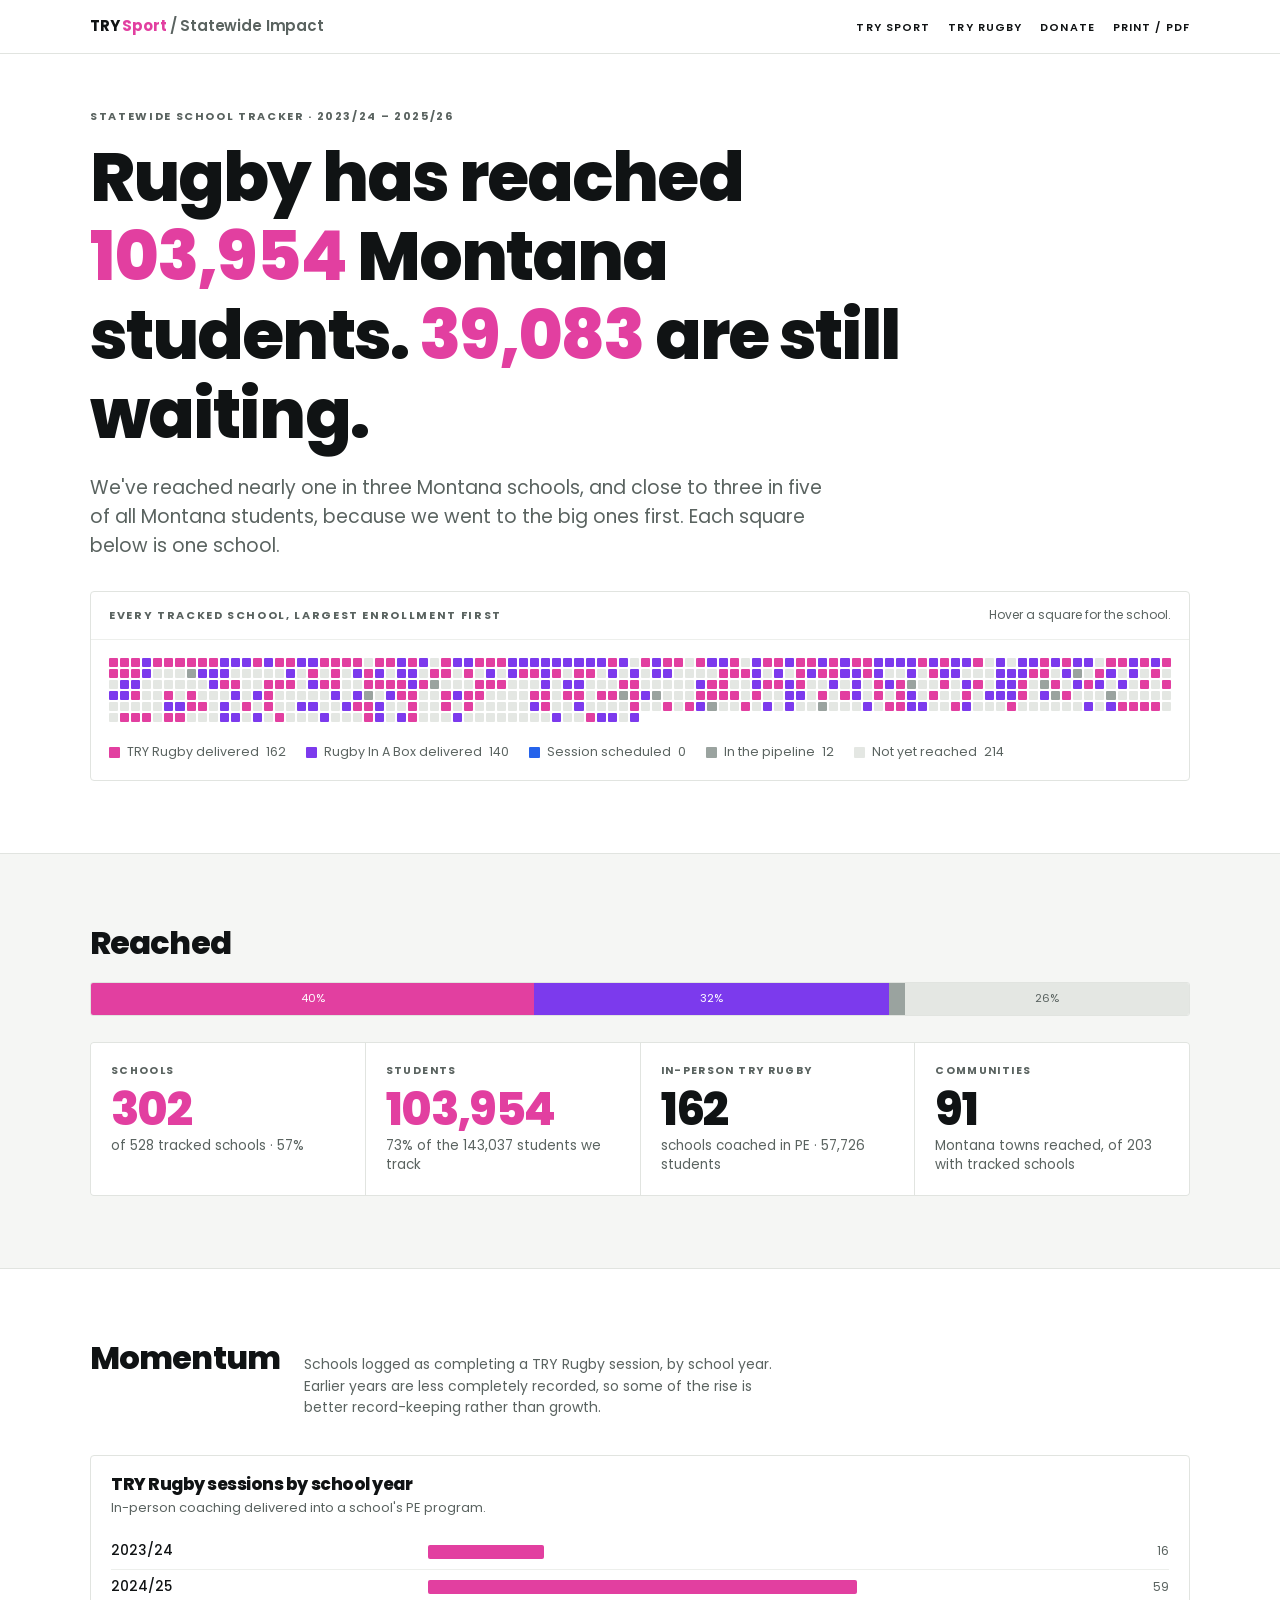
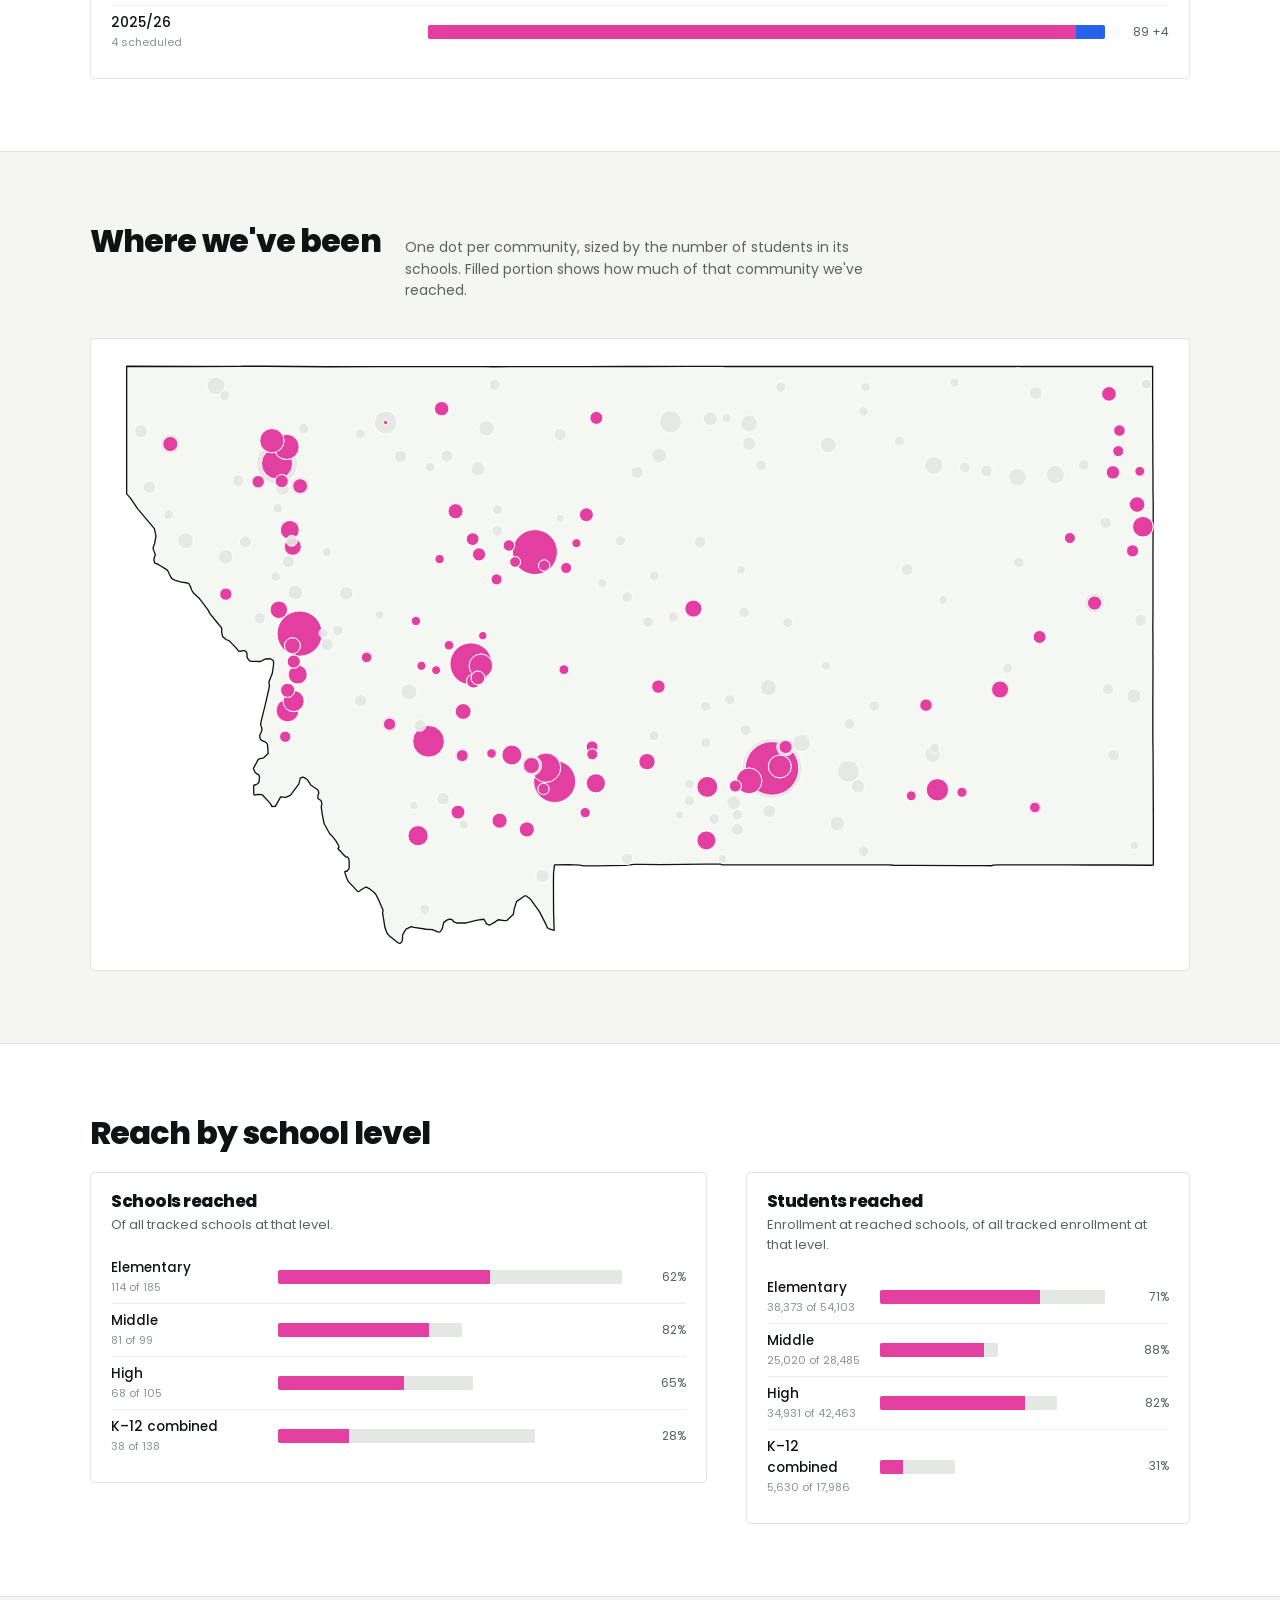
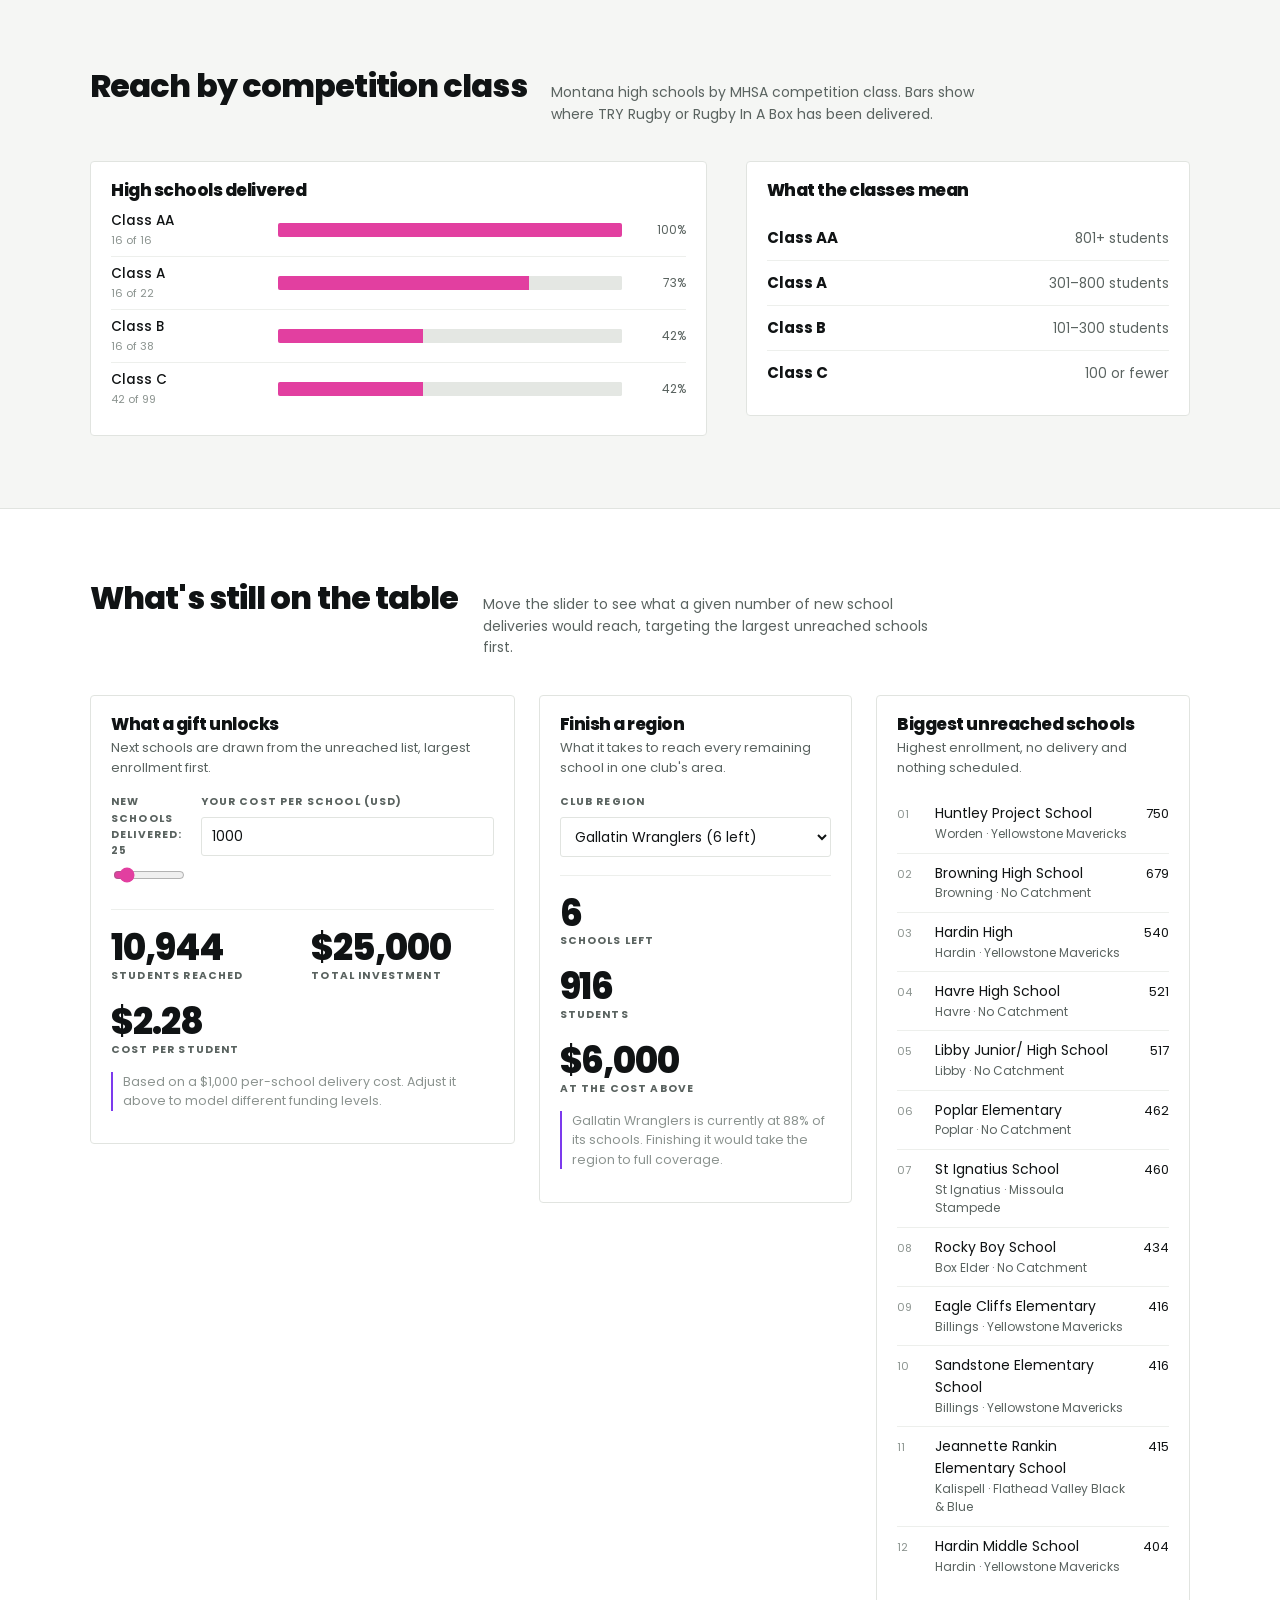
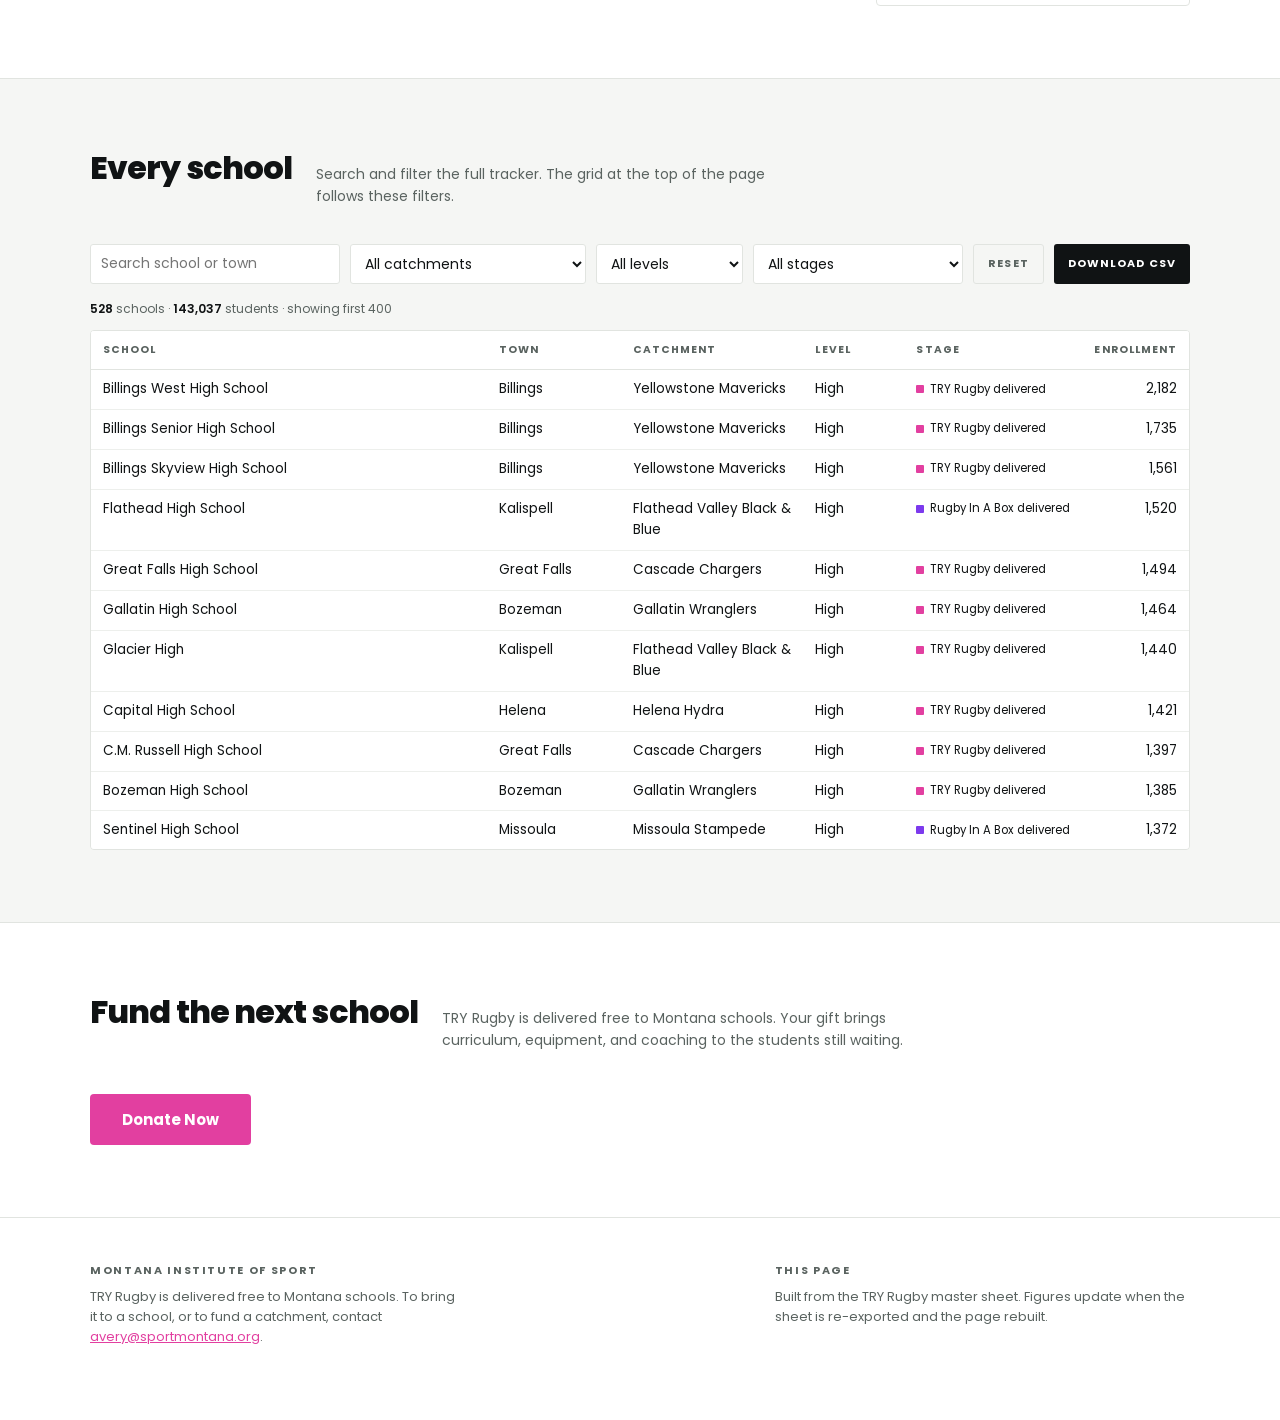
==== commit 05eaeb2d: "Auto-update impact data from master sheet" ====
--- a/impact/index.html
+++ b/impact/index.html
@@ -391,7 +391,7 @@
 <div class="tip" id="tip" role="status" aria-live="polite"></div>
 
 <script>
-const DATA = {"certified":["Bitterroot Warriors","Butte Celtics","Cascade Chargers","Flathead Valley Black & Blue","Gallatin Wranglers","Helena Hydra","Missoula Stampede","Yellowstone Mavericks"],"schools":[{"n":"Billings West High School","c":"Billings","k":"Yellowstone Mavericks","k0":"Yellowstone Mavericks","b":"High","t":"High School","s":"try","e":2182,"l":"Cold Call","y3":"Rugby In A Box - Offered","y4":"Declined","y5":"Try Rugby - Completed","r":1,"cls":"AA"},{"n":"Billings Senior High School","c":"Billings","k":"Yellowstone Mavericks","k0":"Yellowstone Mavericks","b":"High","t":"High School","s":"try","e":1735,"l":"Cold Call","y3":"Rugby In A Box - Offered","y4":"Try Rugby - Completed","y5":"Try Rugby - Completed","r":2,"cls":"AA"},{"n":"Billings Skyview High School","c":"Billings","k":"Yellowstone Mavericks","k0":"Yellowstone Mavericks","b":"High","t":"High School","s":"try","e":1561,"l":"MCA 24","y3":"Rugby In A Box - Offered","y4":"Try Rugby - Completed","y5":"Rugby In A Box - Offered","r":3,"cls":"AA"},{"n":"Flathead High School","c":"Kalispell","k":"Flathead Valley Black & Blue","k0":"Flathead Valley Black & Blue","b":"High","t":"High School","s":"rib","e":1520,"l":"Cold Call","y3":"","y4":"","y5":"","r":4,"cls":"AA"},{"n":"Great Falls High School","c":"Great Falls","k":"Cascade Chargers","k0":"Cascade Chargers","b":"High","t":"High School","s":"try","e":1494,"l":"SHAPE 23","y3":"","y4":"Try Rugby - Completed","y5":"Try Rugby - Completed","r":5,"cls":"AA"},{"n":"Gallatin High School","c":"Bozeman","k":"Gallatin Wranglers","k0":"Gallatin Wranglers","b":"High","t":"High School","s":"try","e":1464,"l":"Referral","y3":"","y4":"Try Rugby - Completed","y5":"Try Rugby - Completed","r":6,"cls":"AA"},{"n":"Glacier High","c":"Kalispell","k":"Flathead Valley Black & Blue","k0":"Flathead Valley Black & Blue","b":"High","t":"High School","s":"try","e":1440,"l":"Referral","y3":"","y4":"Try Rugby - Completed","y5":"Rugby In A Box - Offered","r":7,"cls":"AA"},{"n":"Capital High School","c":"Helena","k":"Helena Hydra","k0":"Helena Hydra","b":"High","t":"High School","s":"try","e":1421,"l":"SHAPE 25","y3":"Prospect","y4":"Try Rugby - Completed","y5":"Rugby In A Box - Offered","r":8,"cls":"AA"},{"n":"C.M. Russell High School","c":"Great Falls","k":"Cascade Chargers","k0":"Cascade Chargers","b":"High","t":"High School","s":"try","e":1397,"l":"SHAPE 23","y3":"","y4":"Try Rugby - Completed","y5":"Try Rugby - Completed","r":9,"cls":"AA"},{"n":"Bozeman High School","c":"Bozeman","k":"Gallatin Wranglers","k0":"Gallatin Wranglers","b":"High","t":"High School","s":"try","e":1385,"l":"Cold Call","y3":"Prospect","y4":"Try Rugby - Completed","y5":"Try Rugby - Completed","r":10,"cls":"AA"},{"n":"Sentinel High School","c":"Missoula","k":"Missoula Stampede","k0":"Missoula Stampede","b":"High","t":"High School","s":"rib","e":1372,"l":"Cold Call","y3":"","y4":"","y5":"","r":11,"cls":"AA"},{"n":"Hellgate High","c":"Missoula","k":"Missoula Stampede","k0":"Missoula Stampede","b":"High","t":"High School","s":"rib","e":1214,"l":"SHAPE 23","y3":"","y4":"","y5":"Rugby In A Box - Offered","r":12,"cls":"AA"},{"n":"Laurel Elementary School","c":"Laurel","k":"Yellowstone Mavericks","k0":"Yellowstone Mavericks","b":"Elementary","t":"Elementary School","s":"rib","e":1204,"l":"Cold Call","y3":"","y4":"","y5":"Rugby In A Box - Delivered","r":13,"cls":""},{"n":"Butte High School","c":"Butte","k":"Butte Celtics","k0":"Butte Celtics","b":"High","t":"High School","s":"try","e":1197,"l":"SHAPE 25","y3":"Prospect","y4":"Prospect","y5":"Rugby In A Box - Offered","r":14,"cls":"AA"},{"n":"Big Sky High School","c":"Missoula","k":"Missoula Stampede","k0":"Missoula Stampede","b":"High","t":"High School","s":"rib","e":1181,"l":"Cold Call","y3":"","y4":"","y5":"","r":15,"cls":"AA"},{"n":"C.R. Anderson Middle School","c":"Helena","k":"Helena Hydra","k0":"Helena Hydra","b":"Middle","t":"Middle School","s":"try","e":1063,"l":"SHAPE 23","y3":"Try Rugby - Completed","y4":"Try Rugby - Completed","y5":"Try Rugby - Completed","r":16,"cls":""},{"n":"Belgrade Middle School","c":"Belgrade","k":"Gallatin Wranglers","k0":"Gallatin Wranglers","b":"Middle","t":"Middle School","s":"try","e":1050,"l":"SHAPE 23","y3":"Try Rugby - Completed","y4":"Prospect","y5":"Rugby In A Box - Offered","r":17,"cls":""},{"n":"Kalispell Middle School","c":"Kalispell","k":"Flathead Valley Black & Blue","k0":"Flathead Valley Black & Blue","b":"Middle","t":"Middle School","s":"rib","e":1045,"l":"Cold Call","y3":"","y4":"","y5":"","r":18,"cls":""},{"n":"Helena High School","c":"Helena","k":"Helena Hydra","k0":"Helena Hydra","b":"High","t":"High School","s":"rib","e":970,"l":"Cold Call","y3":"","y4":"","y5":"Rugby In A Box - Delivered","r":19,"cls":"AA"},{"n":"Belgrade High School","c":"Belgrade","k":"Gallatin Wranglers","k0":"Gallatin Wranglers","b":"High","t":"High School","s":"try","e":916,"l":"Cold Call","y3":"Prospect","y4":"Try Rugby - Completed","y5":"Rugby In A Box - Offered","r":20,"cls":"AA"},{"n":"Sacajawea - Bozeman","c":"Bozeman","k":"Gallatin Wranglers","k0":"Gallatin Wranglers","b":"Middle","t":"Middle School","s":"try","e":826,"l":"Cold Call","y3":"","y4":"Try Rugby - Completed","y5":"Rugby In A Box - Offered","r":21,"cls":""},{"n":"East Middle School","c":"Great Falls","k":"Cascade Chargers","k0":"Cascade Chargers","b":"Middle","t":"Middle School","s":"try","e":786,"l":"SHAPE 23","y3":"","y4":"Try Rugby - Completed","y5":"Rugby In A Box - Offered","r":22,"cls":""},{"n":"Chief Joseph Middle - Bozeman","c":"Bozeman","k":"Gallatin Wranglers","k0":"Gallatin Wranglers","b":"Middle","t":"Middle School","s":"try","e":752,"l":"Cold Call","y3":"","y4":"Try Rugby - Completed","y5":"Try Rugby - Completed","r":23,"cls":""},{"n":"Ben Steele Middle School","c":"Billings","k":"Yellowstone Mavericks","k0":"Yellowstone Mavericks","b":"Middle","t":"Middle School","s":"try","e":747,"l":"MCA 24","y3":"Prospect","y4":"Try Rugby - Completed","y5":"Try Rugby - Completed","r":24,"cls":""},{"n":"North Middle School","c":"Great Falls","k":"Cascade Chargers","k0":"Cascade Chargers","b":"Middle","t":"Middle School","s":"try","e":723,"l":"MCA 24","y3":"Try Rugby - Completed","y4":"Try Rugby - Completed","y5":"Rugby In A Box - Offered","r":25,"cls":""},{"n":"Meadowlark School","c":"Billings","k":"Yellowstone Mavericks","k0":"Yellowstone Mavericks","b":"Elementary","t":"Elementary School","s":"rib","e":705,"l":"Cold Call","y3":"","y4":"","y5":"","r":26,"cls":""},{"n":"Castle Rock Middle School","c":"Billings","k":"Yellowstone Mavericks","k0":"Yellowstone Mavericks","b":"Middle","t":"Middle School","s":"try","e":703,"l":"SHAPE 23","y3":"Rugby In A Box - Offered","y4":"Declined","y5":"Try Rugby - Completed","r":27,"cls":""},{"n":"Helena Middle School","c":"Helena","k":"Helena Hydra","k0":"Helena Hydra","b":"Middle","t":"Middle School","s":"rib","e":688,"l":"Cold Call","y3":"","y4":"","y5":"Rugby In A Box - Delivered","r":28,"cls":""},{"n":"Lewis & Clark Middle School","c":"Billings","k":"Yellowstone Mavericks","k0":"Yellowstone Mavericks","b":"Middle","t":"Middle School","s":"try","e":667,"l":"Cold Call","y3":"","y4":"","y5":"Try Rugby - Completed","r":30,"cls":""},{"n":"Washington Middle School - Missoula","c":"Missoula","k":"Missoula Stampede","k0":"Missoula Stampede","b":"Middle","t":"Middle School","s":"rib","e":662,"l":"Cold Call","y3":"","y4":"","y5":"","r":31,"cls":""},{"n":"Whitefish High School","c":"Whitefish","k":"Flathead Valley Black & Blue","k0":"Flathead Valley Black & Blue","b":"High","t":"High School","s":"rib","e":660,"l":"Cold Call","y3":"","y4":"","y5":"","r":32,"cls":"A"},{"n":"East Middle School - Butte","c":"Butte","k":"Butte Celtics","k0":"Butte Celtics","b":"Middle","t":"Middle School","s":"try","e":658,"l":"Referral","y3":"Prospect","y4":"Prospect","y5":"Try Rugby - Completed","r":33,"cls":""},{"n":"Whitefish Middle School","c":"Whitefish","k":"Flathead Valley Black & Blue","k0":"Flathead Valley Black & Blue","b":"Middle","t":"Middle School","s":"try","e":657,"l":"Referral","y3":"","y4":"Try Rugby - Completed","y5":"Try Rugby - Completed","r":34,"cls":"C"},{"n":"Columbia Falls High School","c":"Columbia Falls","k":"Flathead Valley Black & Blue","k0":"Flathead Valley Black & Blue","b":"High","t":"High School","s":"try","e":655,"l":"Cold Call","y3":"","y4":"Try Rugby - Completed","y5":"Try Rugby - Completed","r":35,"cls":"A"},{"n":"L A Muldown School","c":"Whitefish","k":"Flathead Valley Black & Blue","k0":"Flathead Valley Black & Blue","b":"Elementary","t":"Elementary School","s":"rib","e":649,"l":"Cold Call","y3":"","y4":"","y5":"","r":36,"cls":""},{"n":"Libby Elementary School","c":"Libby","k":"No Catchment","k0":"No Catchment","b":"Elementary","t":"Elementary School","s":"rib","e":634,"l":"Cold Call","y3":"","y4":"","y5":"","r":37,"cls":""},{"n":"St. Francis Catholic School","c":"Billings","k":"Yellowstone Mavericks","k0":"Yellowstone Mavericks","b":"Elementary","t":"Elementary School","s":"rib","e":629,"l":"Cold Call","y3":"","y4":"","y5":"","r":38,"cls":""},{"n":"East Helena High School","c":"East Helena","k":"Helena Hydra","k0":"Helena Hydra","b":"High","t":"High School","s":"rib","e":604,"l":"Cold Call","y3":"","y4":"","y5":"Rugby In A Box - Delivered","r":39,"cls":"A"},{"n":"Will James Middle School","c":"Billings","k":"Yellowstone Mavericks","k0":"Yellowstone Mavericks","b":"Middle","t":"Middle School","s":"rib","e":597,"l":"Referral","y3":"","y4":"Rugby In A Box - Offered","y5":"Rugby In A Box - Delivered","r":40,"cls":""},{"n":"Porter Middle School","c":"Missoula","k":"Missoula Stampede","k0":"Missoula Stampede","b":"Middle","t":"Middle School","s":"rib","e":578,"l":"Cold Call","y3":"","y4":"","y5":"","r":41,"cls":""},{"n":"Laurel Middle School","c":"Laurel","k":"Yellowstone Mavericks","k0":"Yellowstone Mavericks","b":"Middle","t":"Middle School","s":"rib","e":573,"l":"Cold Call","y3":"","y4":"","y5":"Rugby In A Box - Delivered","r":42,"cls":""},{"n":"Ruder Elementary","c":"Columbia Falls","k":"Flathead Valley Black & Blue","k0":"Flathead Valley Black & Blue","b":"Elementary","t":"Elementary School","s":"rib","e":565,"l":"Cold Call","y3":"","y4":"","y5":"","r":43,"cls":""},{"n":"Hamilton High School","c":"Hamilton","k":"Bitterroot Warriors","k0":"Bitterroot Warriors","b":"High","t":"High School","s":"rib","e":555,"l":"Cold Call","y3":"","y4":"","y5":"","r":44,"cls":"A"},{"n":"Meadow Lark - Great Falls","c":"Great Falls","k":"Cascade Chargers","k0":"Cascade Chargers","b":"Elementary","t":"Elementary School","s":"try","e":555,"l":"SHAPE 23","y3":"","y4":"","y5":"Rugby In A Box - Delivered","r":45,"cls":""},{"n":"Daly School","c":"Hamilton","k":"Bitterroot Warriors","k0":"Bitterroot Warriors","b":"Elementary","t":"Elementary School","s":"rib","e":552,"l":"Cold Call","y3":"","y4":"","y5":"","r":46,"cls":""},{"n":"Parkview Elementary School","c":"Dillon","k":"Butte Celtics","k0":"Butte Celtics","b":"Elementary","t":"Elementary School","s":"rib","e":536,"l":"Cold Call","y3":"","y4":"","y5":"","r":48,"cls":""},{"n":"Laurel High School","c":"Laurel","k":"Yellowstone Mavericks","k0":"Yellowstone Mavericks","b":"High","t":"High School","s":"try","e":536,"l":"Cold Call","y3":"","y4":"Try Rugby - Completed","y5":"Prospect","r":47,"cls":"A"},{"n":"Havre High School","c":"Havre","k":"No Catchment","k0":"No Catchment","b":"High","t":"High School","s":"none","e":531,"l":"Cold Call","y3":"","y4":"","y5":"","r":49,"cls":"A"},{"n":"Columbia Falls Jr HS","c":"Columbia Falls","k":"Flathead Valley Black & Blue","k0":"Flathead Valley Black & Blue","b":"Middle","t":"Middle School","s":"try","e":526,"l":"Cold Call","y3":"","y4":"","y5":"","r":50,"cls":""},{"n":"Polson Middle School","c":"Polson","k":"Flathead Valley Black & Blue","k0":"Flathead Valley Black & Blue","b":"Middle","t":"Middle School","s":"try","e":524,"l":"SHAPE 25","y3":"","y4":"","y5":"Rugby In A Box - Offered","r":51,"cls":""},{"n":"Polson High School","c":"Polson","k":"Flathead Valley Black & Blue","k0":"Flathead Valley Black & Blue","b":"High","t":"High School","s":"rib","e":520,"l":"SHAPE 25","y3":"","y4":"","y5":"Rugby In A Box - Offered","r":54,"cls":"A"},{"n":"Emily Dickenson - Bozeman","c":"Bozeman","k":"Gallatin Wranglers","k0":"Gallatin Wranglers","b":"Elementary","t":"Elementary School","s":"try","e":520,"l":"SHAPE 25","y3":"","y4":"Try Rugby - Completed","y5":"Try Rugby - Completed","r":52,"cls":""},{"n":"Hyalite Elementray","c":"Bozeman","k":"Gallatin Wranglers","k0":"Gallatin Wranglers","b":"Elementary","t":"Elementary School","s":"rib","e":520,"l":"Cold Call","y3":"","y4":"Rugby In A Box - Delivered","y5":"Rugby In A Box - Delivered","r":53,"cls":""},{"n":"Medicine Crow Middle School","c":"Billings","k":"Yellowstone Mavericks","k0":"Yellowstone Mavericks","b":"Middle","t":"Middle School","s":"try","e":518,"l":"Cold Call","y3":"","y4":"","y5":"Try Rugby - Completed","r":55,"cls":""},{"n":"Edgerton School","c":"Kalispell","k":"Flathead Valley Black & Blue","k0":"Flathead Valley Black & Blue","b":"Elementary","t":"Elementary School","s":"rib","e":511,"l":"Cold Call","y3":"","y4":"","y5":"","r":56,"cls":""},{"n":"Boulder School","c":"Billings","k":"Yellowstone Mavericks","k0":"Yellowstone Mavericks","b":"Elementary","t":"Elementary School","s":"try","e":507,"l":"Cold Call","y3":"","y4":"","y5":"","r":57,"cls":""},{"n":"West Elementary - Butte","c":"Butte","k":"Butte Celtics","k0":"Butte Celtics","b":"Elementary","t":"Elementary School","s":"try","e":498,"l":"Referral","y3":"","y4":"","y5":"Try Rugby - Completed","r":58,"cls":""},{"n":"Stevensville Elementary School","c":"Stevensville","k":"Bitterroot Warriors","k0":"Bitterroot Warriors","b":"Elementary","t":"K-6","s":"rib","e":496,"l":"SHAPE 23","y3":"Rugby In A Box - Delivered","y4":"Rugby In A Box - Offered","y5":"","r":59,"cls":""},{"n":"Meadow Lark - Bozeman","c":"Bozeman","k":"Gallatin Wranglers","k0":"Gallatin Wranglers","b":"Elementary","t":"Elementary School","s":"try","e":495,"l":"MCA 24","y3":"","y4":"Try Rugby - Completed","y5":"Rugby In A Box - Offered","r":61,"cls":""},{"n":"Custer County High School","c":"Miles City","k":"No Catchment","k0":"No Catchment","b":"High","t":"High School","s":"try","e":495,"l":"SHAPE 24","y3":"","y4":"Try Rugby - Completed","y5":"Try Rugby - Completed","r":60,"cls":"A"},{"n":"Jim Darcy Elementary School","c":"Helena","k":"Helena Hydra","k0":"Helena Hydra","b":"Elementary","t":"Elementary School","s":"rib","e":493,"l":"Cold Call","y3":"","y4":"","y5":"Rugby In A Box - Delivered","r":62,"cls":""},{"n":"Riverside Middle School","c":"Billings","k":"Yellowstone Mavericks","k0":"Yellowstone Mavericks","b":"Middle","t":"Middle School","s":"try","e":492,"l":"Cold Call","y3":"","y4":"","y5":"Try Rugby - Completed","r":63,"cls":""},{"n":"Glacier Gateway Elem","c":"Columbia Falls","k":"Flathead Valley Black & Blue","k0":"Flathead Valley Black & Blue","b":"Elementary","t":"Elementary School","s":"rib","e":488,"l":"Cold Call","y3":"","y4":"","y5":"","r":64,"cls":""},{"n":"Lockwood High School","c":"Lockwood","k":"Yellowstone Mavericks","k0":"Yellowstone Mavericks","b":"High","t":"High School","s":"try","e":488,"l":"Cold Call","y3":"","y4":"","y5":"Try Rugby - Completed","r":65,"cls":"A"},{"n":"East Valley Middle School","c":"East Helena","k":"Helena Hydra","k0":"Helena Hydra","b":"Middle","t":"Middle School","s":"try","e":482,"l":"Cold Call","y3":"","y4":"","y5":"Try Rugby - Completed","r":66,"cls":""},{"n":"Hardin High","c":"Hardin","k":"Yellowstone Mavericks","k0":"Yellowstone Mavericks","b":"High","t":"High School","s":"none","e":482,"l":"Cold Call","y3":"","y4":"","y5":"Rugby In A Box - Offered","r":67,"cls":"A"},{"n":"Corvallis High School","c":"Corvallis","k":"Bitterroot Warriors","k0":"Bitterroot Warriors","b":"High","t":"High School","s":"rib","e":480,"l":"Cold Call","y3":"","y4":"","y5":"Prospect","r":68,"cls":"A"},{"n":"Hamilton Middle School","c":"Hamilton","k":"Bitterroot Warriors","k0":"Bitterroot Warriors","b":"Middle","t":"Middle School","s":"rib","e":480,"l":"Cold Call","y3":"","y4":"","y5":"","r":69,"cls":""},{"n":"Elder Grove Elementary School","c":"Billings","k":"Yellowstone Mavericks","k0":"Yellowstone Mavericks","b":"Elementary","t":"Elementary School","s":"rib","e":472,"l":"Cold Call","y3":"","y4":"","y5":"","r":70,"cls":""},{"n":"Janette Rankin Elementray","c":"Missoula","k":"Missoula Stampede","k0":"Missoula Stampede","b":"Elementary","t":"Elementary School","s":"rib","e":471,"l":"Cold Call","y3":"","y4":"","y5":"Rugby In A Box - Delivered","r":71,"cls":""},{"n":"Meadow Hill Middle School","c":"Missoula","k":"Missoula Stampede","k0":"Missoula Stampede","b":"Middle","t":"Middle School","s":"try","e":470,"l":"SHAPE 23","y3":"Try Rugby - Completed","y4":"","y5":"Rugby In A Box - Offered","r":72,"cls":""},{"n":"Paxson School","c":"Missoula","k":"Missoula Stampede","k0":"Missoula Stampede","b":"Elementary","t":"Elementary School","s":"rib","e":470,"l":"Cold Call","y3":"","y4":"","y5":"","r":73,"cls":""},{"n":"Ridge View Elementary","c":"Belgrade","k":"Gallatin Wranglers","k0":"Gallatin Wranglers","b":"Elementary","t":"Elementary School","s":"try","e":468,"l":"MCA 24","y3":"","y4":"Try Rugby - Completed","y5":"Rugby In A Box - Offered","r":74,"cls":""},{"n":"Bigfork Elementary","c":"Bigfork","k":"Flathead Valley Black & Blue","k0":"Flathead Valley Black & Blue","b":"Elementary","t":"Elementary School","s":"rib","e":464,"l":"Cold Call","y3":"","y4":"","y5":"","r":75,"cls":""},{"n":"West Elementary - Great Falls","c":"Great Falls","k":"Cascade Chargers","k0":"Cascade Chargers","b":"Elementary","t":"Elementary School","s":"try","e":463,"l":"Cold Call","y3":"","y4":"Prospect","y5":"Try Rugby - Completed","r":77,"cls":""},{"n":"Four Georgians Elementary School","c":"Helena","k":"Helena Hydra","k0":"Helena Hydra","b":"Elementary","t":"Elementary School","s":"rib","e":463,"l":"Cold Call","y3":"","y4":"","y5":"Rugby In A Box - Delivered","r":76,"cls":""},{"n":"Saddle Peak Elementary","c":"Belgrade","k":"Gallatin Wranglers","k0":"Gallatin Wranglers","b":"Elementary","t":"Elementary School","s":"rib","e":460,"l":"Cold Call","y3":"","y4":"","y5":"Rugby In A Box - Offered","r":78,"cls":""},{"n":"Rattlesnake Elementary","c":"Missoula","k":"Missoula Stampede","k0":"Missoula Stampede","b":"Elementary","t":"Elementary School","s":"rib","e":456,"l":"Cold Call","y3":"","y4":"","y5":"Rugby In A Box - Delivered","r":79,"cls":""},{"n":"Lewis and Clark Elementary - Great Falls","c":"Great Falls","k":"Cascade Chargers","k0":"Cascade Chargers","b":"Elementary","t":"Elementary School","s":"rib","e":452,"l":"Cold Call","y3":"","y4":"","y5":"Rugby In A Box - Delivered","r":80,"cls":""},{"n":"Riverview Elementary School","c":"Great Falls","k":"Cascade Chargers","k0":"Cascade Chargers","b":"Elementary","t":"Elementary School","s":"try","e":449,"l":"Cold Call","y3":"","y4":"Try Rugby - Completed","y5":"Try Rugby - Completed","r":81,"cls":""},{"n":"Quentin Brown Primary K-4","c":"Corvallis","k":"Bitterroot Warriors","k0":"Bitterroot Warriors","b":"Elementary","t":"Elementary School","s":"rib","e":447,"l":"Cold Call","y3":"","y4":"","y5":"","r":82,"cls":""},{"n":"Ronan Middle School","c":"Ronan","k":"No Catchment","k0":"No Catchment","b":"Middle","t":"Middle School","s":"try","e":446,"l":"MCA 24","y3":"","y4":"Try Rugby - Completed","y5":"Try Rugby - Completed","r":83,"cls":"A"},{"n":"R.H. Radley Elementary School","c":"East Helena","k":"Helena Hydra","k0":"Helena Hydra","b":"Elementary","t":"Elementary School","s":"rib","e":440,"l":"Cold Call","y3":"","y4":"","y5":"Rugby In A Box - Delivered","r":84,"cls":"C"},{"n":"Chief Charlo Elementary","c":"Missoula","k":"Missoula Stampede","k0":"Missoula Stampede","b":"Elementary","t":"Elementary School","s":"rib","e":437,"l":"Cold Call","y3":"","y4":"","y5":"Rugby In A Box - Delivered","r":85,"cls":""},{"n":"Jeannette Rankin Elementary Sc","c":"Kalispell","k":"Flathead Valley Black & Blue","k0":"Flathead Valley Black & Blue","b":"Elementary","t":"Elementary School","s":"none","e":435,"l":"Cold Call","y3":"","y4":"","y5":"","r":86,"cls":""},{"n":"Target Range School","c":"Missoula","k":"Missoula Stampede","k0":"Missoula Stampede","b":"K-12","t":"K-8 School","s":"try","e":434,"l":"Cold Call","y3":"","y4":"Try Rugby - Completed","y5":"","r":87,"cls":""},{"n":"Mountain View","c":"Great Falls","k":"Cascade Chargers","k0":"Cascade Chargers","b":"Elementary","t":"Elementary School","s":"try","e":433,"l":"SHAPE 24","y3":"","y4":"","y5":"Rugby In A Box - Delivered","r":90,"cls":""},{"n":"Arrowhead School","c":"Billings","k":"Yellowstone Mavericks","k0":"Yellowstone Mavericks","b":"Elementary","t":"Elementary School","s":"try","e":433,"l":"Cold Call","y3":"Prospect","y4":"Prospect","y5":"Try Rugby - Completed","r":88,"cls":""},{"n":"Lockwood Middle School","c":"Lockwood","k":"Yellowstone Mavericks","k0":"Yellowstone Mavericks","b":"Middle","t":"Middle School","s":"rib","e":433,"l":"Cold Call","y3":"","y4":"","y5":"Rugby In A Box - Delivered","r":89,"cls":""},{"n":"Giant Springs Elementary","c":"Great Falls","k":"Cascade Chargers","k0":"Cascade Chargers","b":"Elementary","t":"Elementary School","s":"rib","e":432,"l":"Cold Call","y3":"","y4":"","y5":"Rugby In A Box - Delivered","r":91,"cls":""},{"n":"K William Harvey Elem","c":"Ronan","k":"No Catchment","k0":"No Catchment","b":"Elementary","t":"Elementary School","s":"none","e":432,"l":"Cold Call","y3":"","y4":"","y5":"","r":92,"cls":""},{"n":"Park High School","c":"Livingston","k":"Gallatin Wranglers","k0":"Gallatin Wranglers","b":"High","t":"High School","s":"try","e":427,"l":"Referral","y3":"","y4":"Try Rugby - Completed","y5":"Try Rugby - Completed","r":93,"cls":"A"},{"n":"Whittier Elementary School - Butte","c":"Butte","k":"Butte Celtics","k0":"Butte Celtics","b":"Elementary","t":"Elementary School","s":"try","e":425,"l":"Referral","y3":"","y4":"","y5":"Rugby In A Box - Offered","r":94,"cls":""},{"n":"Deer Lodge Elementary","c":"Deer Lodge","k":"Butte Celtics","k0":"Butte Celtics","b":"Elementary","t":"Elementary School","s":"none","e":424,"l":"Cold Call","y3":"","y4":"","y5":"Prospect","r":95,"cls":""},{"n":"Morning Star Elementary - Bozeman","c":"Bozeman","k":"Gallatin Wranglers","k0":"Gallatin Wranglers","b":"Elementary","t":"Elementary School","s":"try","e":424,"l":"Cold Call","y3":"","y4":"Try Rugby - Completed","y5":"Rugby In A Box - Offered","r":96,"cls":""},{"n":"Hillcrest Elementary","c":"Butte","k":"Butte Celtics","k0":"Butte Celtics","b":"Elementary","t":"Elementary School","s":"try","e":423,"l":"Referral","y3":"","y4":"","y5":"Try Rugby - Completed","r":97,"cls":""},{"n":"Huntley Project Elem K-6","c":"Worden","k":"Yellowstone Mavericks","k0":"Yellowstone Mavericks","b":"Elementary","t":"Elementary School","s":"none","e":422,"l":"Cold Call","y3":"","y4":"","y5":"","r":98,"cls":""},{"n":"Lame Deer Elementary (Separate from Lame Deer School K-12 listing)","c":"Lame Deer","k":"No Catchment","k0":"No Catchment","b":"Elementary","t":"Elementary School","s":"rib","e":418,"l":"Cold Call","y3":"","y4":"","y5":"Rugby In A Box - Delivered","r":99,"cls":""},{"n":"Eagle Cliffs Elementary","c":"Billings","k":"Yellowstone Mavericks","k0":"Yellowstone Mavericks","b":"Elementary","t":"Elementary School","s":"none","e":416,"l":"Cold Call","y3":"","y4":"","y5":"","r":100,"cls":""},{"n":"Sandstone Elementary School","c":"Billings","k":"Yellowstone Mavericks","k0":"Yellowstone Mavericks","b":"Elementary","t":"Elementary School","s":"none","e":416,"l":"Cold Call","y3":"","y4":"","y5":"Prospect","r":101,"cls":""},{"n":"Story Creek Elementary","c":"Belgrade","k":"Gallatin Wranglers","k0":"Gallatin Wranglers","b":"Elementary","t":"Elementary School","s":"rib","e":409,"l":"Cold Call","y3":"","y4":"","y5":"","r":102,"cls":""},{"n":"Sacajawea Elementary - Great Falls","c":"Great Falls","k":"Cascade Chargers","k0":"Cascade Chargers","b":"Elementary","t":"Elementary School","s":"rib","e":407,"l":"Cold Call","y3":"","y4":"Prospect","y5":"Prospect","r":104,"cls":""},{"n":"Frenchtown High","c":"Frenchtown","k":"Missoula Stampede","k0":"Missoula Stampede","b":"High","t":"High School","s":"rib","e":407,"l":"SHAPE 25","y3":"","y4":"","y5":"Rugby In A Box - Offered","r":103,"cls":"A"},{"n":"Hardin Middle School","c":"Hardin","k":"Yellowstone Mavericks","k0":"Yellowstone Mavericks","b":"Middle","t":"Middle School","s":"none","e":404,"l":"Cold Call","y3":"","y4":"","y5":"Rugby In A Box - Offered","r":105,"cls":""},{"n":"Shelby School","c":"Shelby","k":"No Catchment","k0":"No Catchment","b":"High","t":"6-12","s":"pipeline","e":403,"l":"SHAPE 25","y3":"","y4":"","y5":"Rugby In A Box - Offered","r":106,"cls":"B"},{"n":"Longfellow Elementray School- Baker","c":"Baker","k":"No Catchment","k0":"No Catchment","b":"Elementary","t":"Elementary School","s":"pipeline","e":158,"l":"Cold Call","y3":"","y4":"","y5":"","r":307,"cls":""},{"n":"Lame Deer School","c":"Lame Deer","k":"No Catchment","k0":"No Catchment","b":"K-12","t":"K-12 School","s":"rib","e":399,"l":"Cold Call","y3":"","y4":"","y5":"Rugby In A Box - Delivered","r":109,"cls":"B"},{"n":"Rossiter Elementary School","c":"Helena","k":"Helena Hydra","k0":"Helena Hydra","b":"Elementary","t":"Elementary School","s":"try","e":393,"l":"Cold Call","y3":"","y4":"","y5":"Rugby In A Box - Delivered","r":110,"cls":"C"},{"n":"Emerson Elementary","c":"Butte","k":"Butte Celtics","k0":"Butte Celtics","b":"Elementary","t":"Elementary School","s":"try","e":392,"l":"Referral","y3":"","y4":"","y5":"Try Rugby - Completed","r":111,"cls":""},{"n":"Loy Elementary","c":"Great Falls","k":"Cascade Chargers","k0":"Cascade Chargers","b":"Elementary","t":"Elementary School","s":"rib","e":389,"l":"SHAPE 23","y3":"","y4":"Rugby In A Box - Delivered","y5":"Rugby In A Box - Delivered","r":112,"cls":""},{"n":"Havre Middle School","c":"Havre","k":"No Catchment","k0":"No Catchment","b":"Middle","t":"Middle School","s":"none","e":388,"l":"Cold Call","y3":"","y4":"","y5":"","r":113,"cls":""},{"n":"Ronan High School","c":"Ronan","k":"No Catchment","k0":"No Catchment","b":"High","t":"High School","s":"try","e":386,"l":"MCA 24","y3":"","y4":"Try Rugby - Completed","y5":"Try Rugby - Completed","r":114,"cls":"C"},{"n":"Lockwood Primary School","c":"Lockwood","k":"Yellowstone Mavericks","k0":"Yellowstone Mavericks","b":"Elementary","t":"Primary School","s":"rib","e":382,"l":"Cold Call","y3":"","y4":"","y5":"","r":115,"cls":""},{"n":"Linderman Elementary School","c":"Polson","k":"No Catchment","k0":"No Catchment","b":"Elementary","t":"Elementary School","s":"none","e":376,"l":"Cold Call","y3":"","y4":"","y5":"","r":116,"cls":""},{"n":"Harlem Elementary School","c":"Harlem","k":"No Catchment","k0":"No Catchment","b":"Elementary","t":"Elementary School","s":"none","e":373,"l":"Cold Call","y3":"","y4":"","y5":"","r":117,"cls":""},{"n":"Irle Elementary School","c":"Glasgow","k":"No Catchment","k0":"No Catchment","b":"Elementary","t":"Elementary School","s":"none","e":372,"l":"Cold Call","y3":"","y4":"","y5":"Rugby In A Box - Offered","r":118,"cls":""},{"n":"Shepherd Elementary School","c":"Shepherd","k":"Yellowstone Mavericks","k0":"Yellowstone Mavericks","b":"Elementary","t":"Elementary School","s":"none","e":370,"l":"Cold Call","y3":"","y4":"","y5":"","r":119,"cls":""},{"n":"East Evergreen School","c":"Kalispell","k":"Flathead Valley Black & Blue","k0":"Flathead Valley Black & Blue","b":"Elementary","t":"Elementary School","s":"none","e":369,"l":"Cold Call","y3":"","y4":"","y5":"","r":120,"cls":""},{"n":"Billings Central Catholic High School","c":"Billings","k":"Yellowstone Mavericks","k0":"Yellowstone Mavericks","b":"High","t":"High School","s":"rib","e":365,"l":"Referral","y3":"Prospect","y4":"Prospect","y5":"Rugby In A Box - Offered","r":121,"cls":"A"},{"n":"Lockwood Intermediate School","c":"Lockwood","k":"Yellowstone Mavericks","k0":"Yellowstone Mavericks","b":"Elementary","t":"Intermediate School","s":"rib","e":365,"l":"Cold Call","y3":"","y4":"","y5":"Rugby In A Box - Delivered","r":122,"cls":""},{"n":"Stevensville High School","c":"Stevensville","k":"Bitterroot Warriors","k0":"Bitterroot Warriors","b":"High","t":"High School","s":"try","e":364,"l":"SHAPE 23","y3":"Try Rugby - Completed","y4":"Rugby In A Box - Offered","y5":"Rugby In A Box - Offered","r":123,"cls":""},{"n":"Sidney High School","c":"Sidney","k":"No Catchment","k0":"No Catchment","b":"High","t":"High School","s":"try","e":361,"l":"Cold Call","y3":"","y4":"Try Rugby - Completed","y5":"Try Rugby - Completed","r":124,"cls":""},{"n":"Lincoln School - Great Falls","c":"Great Falls","k":"Cascade Chargers","k0":"Cascade Chargers","b":"Elementary","t":"Elementary School","s":"try","e":360,"l":"Cold Call","y3":"","y4":"","y5":"","r":125,"cls":""},{"n":"Beartooth Elementary School","c":"Billings","k":"Yellowstone Mavericks","k0":"Yellowstone Mavericks","b":"Elementary","t":"Elementary School","s":"none","e":352,"l":"Cold Call","y3":"Prospect","y4":"Prospect","y5":"Prospect","r":126,"cls":""},{"n":"Fergus High School","c":"Lewistown","k":"No Catchment","k0":"No Catchment","b":"High","t":"High School","s":"rib","e":350,"l":"Cold Call","y3":"","y4":"","y5":"","r":127,"cls":"A"},{"n":"Washington Middle School - Miles City","c":"Miles City","k":"No Catchment","k0":"No Catchment","b":"Middle","t":"Middle School","s":"try","e":349,"l":"Cold Call","y3":"","y4":"Rugby In A Box - Delivered","y5":"","r":129,"cls":""},{"n":"Lewis & Clark School","c":"Missoula","k":"Missoula Stampede","k0":"Missoula Stampede","b":"Elementary","t":"Elementary School","s":"rib","e":349,"l":"Cold Call","y3":"","y4":"","y5":"","r":128,"cls":""},{"n":"Hawthorne Elementary - Bozeman","c":"Bozeman","k":"Gallatin Wranglers","k0":"Gallatin Wranglers","b":"Elementary","t":"Elementary School","s":"try","e":348,"l":"Cold Call","y3":"","y4":"","y5":"Try Rugby - Completed","r":130,"cls":""},{"n":"Beaverhead County High","c":"Dillon","k":"Butte Celtics","k0":"Butte Celtics","b":"High","t":"High School","s":"rib","e":347,"l":"Cold Call","y3":"Prospect","y4":"Prospect","y5":"Rugby In A Box - Delivered","r":131,"cls":"A"},{"n":"Margaret Leary Elementary","c":"Butte","k":"Butte Celtics","k0":"Butte Celtics","b":"Elementary","t":"Elementary School","s":"try","e":347,"l":"Cold Call","y3":"","y4":"","y5":"Rugby In A Box - Offered","r":132,"cls":""},{"n":"Three Forks Elem School","c":"Three Forks","k":"Gallatin Wranglers","k0":"Gallatin Wranglers","b":"Elementary","t":"Elementary School","s":"try","e":342,"l":"Cold Call","y3":"","y4":"","y5":"","r":133,"cls":""},{"n":"Bench Elementary School","c":"Billings","k":"Yellowstone Mavericks","k0":"Yellowstone Mavericks","b":"Elementary","t":"Elementary School","s":"none","e":339,"l":"Cold Call","y3":"Prospect","y4":"Prospect","y5":"Prospect","r":134,"cls":""},{"n":"Hellgate Elementary","c":"Missoula","k":"Missoula Stampede","k0":"Missoula Stampede","b":"Elementary","t":"Elementary School","s":"rib","e":338,"l":"Cold Call","y3":"","y4":"","y5":"","r":135,"cls":""},{"n":"Lillian Peterson School","c":"Kalispell","k":"Flathead Valley Black & Blue","k0":"Flathead Valley Black & Blue","b":"Elementary","t":"Elementary School","s":"none","e":337,"l":"Cold Call","y3":"","y4":"","y5":"","r":136,"cls":""},{"n":"West Valley Middle","c":"Kalispell","k":"Flathead Valley Black & Blue","k0":"Flathead Valley Black & Blue","b":"Middle","t":"Middle School","s":"none","e":337,"l":"SHAPE 25","y3":"","y4":"","y5":"Rugby In A Box - Offered","r":137,"cls":""},{"n":"Alkali Creek School","c":"Billings","k":"Yellowstone Mavericks","k0":"Yellowstone Mavericks","b":"Elementary","t":"Elementary School","s":"none","e":335,"l":"Cold Call","y3":"","y4":"","y5":"Prospect","r":138,"cls":""},{"n":"Poplar School K-4","c":"Poplar","k":"No Catchment","k0":"No Catchment","b":"Elementary","t":"K-4 School","s":"none","e":333,"l":"Cold Call","y3":"","y4":"","y5":"","r":139,"cls":""},{"n":"Baker High School","c":"Baker","k":"Yellowstone Mavericks","k0":"Yellowstone Mavericks","b":"High","t":"High School","s":"pipeline","e":126,"l":"Cold Call","y3":"","y4":"","y5":"","r":342,"cls":"B"},{"n":"Jefferson High School","c":"Boulder","k":"Helena Hydra","k0":"Helena Hydra","b":"High","t":"High School","s":"rib","e":330,"l":"Cold Call","y3":"","y4":"","y5":"Rugby In A Box - Delivered","r":142,"cls":"B"},{"n":"Frenchtown Middle","c":"Frenchtown","k":"Missoula Stampede","k0":"Missoula Stampede","b":"Middle","t":"Middle School","s":"rib","e":330,"l":"SHAPE 25","y3":"","y4":"","y5":"Rugby In A Box - Offered","r":141,"cls":""},{"n":"O D Speer School","c":"Deer Lodge","k":"Butte Celtics","k0":"Butte Celtics","b":"Elementary","t":"Elementary School","s":"none","e":328,"l":"Cold Call","y3":"","y4":"","y5":"","r":144,"cls":""},{"n":"Big Sky Elementary","c":"Billings","k":"Yellowstone Mavericks","k0":"Yellowstone Mavericks","b":"Elementary","t":"Elementary School","s":"none","e":328,"l":"Cold Call","y3":"","y4":"","y5":"","r":143,"cls":""},{"n":"Hellgate Middle","c":"Missoula","k":"Missoula Stampede","k0":"Missoula Stampede","b":"Middle","t":"Middle School","s":"try","e":324,"l":"SHAPE 24","y3":"","y4":"Try Rugby - Completed","y5":"Rugby In A Box - Offered","r":145,"cls":""},{"n":"Anaconda Junior/Senior High","c":"Anaconda","k":"Butte Celtics","k0":"Butte Celtics","b":"Middle","t":"Middle School","s":"try","e":323,"l":"SHAPE 23","y3":"Rugby In A Box - Offered","y4":"Rugby In A Box - Offered","y5":"Rugby In A Box - Offered","r":146,"cls":""},{"n":"Roundup Elementary","c":"Roundup","k":"No Catchment","k0":"No Catchment","b":"Elementary","t":"Elementary School","s":"none","e":323,"l":"Cold Call","y3":"","y4":"","y5":"","r":147,"cls":""},{"n":"Central Elementary School","c":"Helena","k":"Helena Hydra","k0":"Helena Hydra","b":"Elementary","t":"Elementary School","s":"try","e":321,"l":"Cold Call","y3":"","y4":"Try Rugby - Completed","y5":"Rugby In A Box - Offered","r":148,"cls":""},{"n":"Thompson Falls","c":"Thompson Falls","k":"No Catchment","k0":"No Catchment","b":"K-12","t":"K-12 School","s":"none","e":320,"l":"MCA 24","y3":"","y4":"","y5":"Rugby In A Box - Offered","r":150,"cls":"B"},{"n":"Broadwater Elementary School - Billings","c":"Billings","k":"Yellowstone Mavericks","k0":"Yellowstone Mavericks","b":"Elementary","t":"Elementary School","s":"rib","e":320,"l":"MCA 24","y3":"Prospect","y4":"Rugby In A Box - Offered","y5":"Rugby In A Box - Delivered","r":149,"cls":""},{"n":"Cornelius Hedges School","c":"Kalispell","k":"Flathead Valley Black & Blue","k0":"Flathead Valley Black & Blue","b":"Elementary","t":"Elementary School","s":"none","e":319,"l":"Cold Call","y3":"","y4":"","y5":"","r":151,"cls":""},{"n":"Big Timber School","c":"Big Timber","k":"No Catchment","k0":"No Catchment","b":"K-12","t":"K-12 School","s":"rib","e":318,"l":"Cold Call","y3":"","y4":"","y5":"","r":152,"cls":""},{"n":"Red Lodge elementary School","c":"Red Lodge","k":"Yellowstone Mavericks","k0":"Yellowstone Mavericks","b":"Elementary","t":"Elementary School","s":"try","e":317,"l":"Cold Call","y3":"","y4":"","y5":"Try Rugby - Completed","r":153,"cls":""},{"n":"West Side Elementary","c":"Sidney","k":"No Catchment","k0":"No Catchment","b":"Elementary","t":"Elementary School","s":"rib","e":316,"l":"Cold Call","y3":"","y4":"","y5":"","r":154,"cls":""},{"n":"Longfellow Elementary - Great Falls","c":"Great Falls","k":"Cascade Chargers","k0":"Cascade Chargers","b":"Elementary","t":"Elementary School","s":"try","e":313,"l":"SHAPE 23","y3":"","y4":"Try Rugby - Completed","y5":"Rugby In A Box - Offered","r":155,"cls":""},{"n":"Warren Elementary School","c":"Helena","k":"Helena Hydra","k0":"Helena Hydra","b":"Elementary","t":"Elementary School","s":"try","e":313,"l":"Cold Call","y3":"","y4":"","y5":"Try Rugby - Completed","r":156,"cls":""},{"n":"Columbus Elem School","c":"Columbus","k":"Yellowstone Mavericks","k0":"Yellowstone Mavericks","b":"Elementary","t":"Elementary School","s":"rib","e":312,"l":"Cold Call","y3":"","y4":"","y5":"Rugby In A Box - Delivered","r":157,"cls":""},{"n":"Sleeping Giant Middle School","c":"Livingston","k":"Gallatin Wranglers","k0":"Gallatin Wranglers","b":"Middle","t":"Middle School","s":"try","e":310,"l":"Cold Call","y3":"","y4":"Try Rugby - Completed","y5":"Try Rugby - Completed","r":158,"cls":"C"},{"n":"Lincoln Co High School","c":"Eureka","k":"No Catchment","k0":"No Catchment","b":"High","t":"High School","s":"none","e":306,"l":"Cold Call","y3":"","y4":"","y5":"","r":159,"cls":"B"},{"n":"Dawson High School","c":"Glendive","k":"No Catchment","k0":"No Catchment","b":"High","t":"High School","s":"none","e":305,"l":"Cold Call","y3":"","y4":"","y5":"","r":160,"cls":"A"},{"n":"Poly Drive Elementary School","c":"Billings","k":"Yellowstone Mavericks","k0":"Yellowstone Mavericks","b":"Elementary","t":"Elementary School","s":"rib","e":305,"l":"Cold Call","y3":"","y4":"","y5":"Rugby In A Box - Delivered","r":161,"cls":""},{"n":"Lakeside Elementary School","c":"Lakeside","k":"Flathead Valley Black & Blue","k0":"Flathead Valley Black & Blue","b":"Elementary","t":"Elementary School","s":"none","e":304,"l":"Cold Call","y3":"","y4":"","y5":"","r":162,"cls":""},{"n":"Bryant Elementary School","c":"Helena","k":"Helena Hydra","k0":"Helena Hydra","b":"Elementary","t":"Elementary School","s":"try","e":303,"l":"Cold Call","y3":"Prospect","y4":"Rugby In A Box - Offered","y5":"Rugby In A Box - Delivered","r":163,"cls":""},{"n":"Libby High School","c":"Libby","k":"No Catchment","k0":"No Catchment","b":"High","t":"High School","s":"none","e":303,"l":"Cold Call","y3":"","y4":"","y5":"","r":164,"cls":"A"},{"n":"Orchard Elementary School","c":"Billings","k":"Yellowstone Mavericks","k0":"Yellowstone Mavericks","b":"Elementary","t":"Elementary School","s":"none","e":300,"l":"Cold Call","y3":"","y4":"","y5":"Prospect","r":168,"cls":""},{"n":"Clancy Elementary & Middle School","c":"Clancy","k":"Helena Hydra","k0":"Helena Hydra","b":"K-12","t":"K-8","s":"rib","e":302,"l":"Cold Call","y3":"","y4":"","y5":"Rugby In A Box - Delivered","r":165,"cls":""},{"n":"Lincoln-McKinley School","c":"Havre","k":"No Catchment","k0":"No Catchment","b":"Elementary","t":"Elementary School","s":"none","e":301,"l":"Cold Call","y3":"","y4":"","y5":"","r":167,"cls":""},{"n":"Baker Junior High School","c":"Baker","k":"No Catchment","k0":"No Catchment","b":"Middle","t":"7-8 School","s":"pipeline","e":58,"l":"Cold Call","y3":"","y4":"","y5":"","r":473,"cls":""},{"n":"Independent School","c":"Billings","k":"Yellowstone Mavericks","k0":"Yellowstone Mavericks","b":"Elementary","t":"K-6 School","s":"none","e":299,"l":"Cold Call","y3":"","y4":"","y5":"","r":169,"cls":""},{"n":"McKinley School","c":"Billings","k":"Yellowstone Mavericks","k0":"Yellowstone Mavericks","b":"Elementary","t":"Elementary School","s":"none","e":285,"l":"Cold Call","y3":"","y4":"","y5":"","r":182,"cls":""},{"n":"Smith Elementary School","c":"Helena","k":"Helena Hydra","k0":"Helena Hydra","b":"Elementary","t":"Elementary School","s":"rib","e":297,"l":"Cold Call","y3":"","y4":"","y5":"Rugby In A Box - Delivered","r":172,"cls":""},{"n":"Franklin School","c":"Missoula","k":"Missoula Stampede","k0":"Missoula Stampede","b":"Elementary","t":"Elementary School","s":"rib","e":297,"l":"Cold Call","y3":"","y4":"","y5":"","r":170,"cls":""},{"n":"Lowell School","c":"Missoula","k":"Missoula Stampede","k0":"Missoula Stampede","b":"Elementary","t":"Elementary School","s":"rib","e":297,"l":"Cold Call","y3":"","y4":"","y5":"","r":171,"cls":""},{"n":"Valley View Elementary","c":"Great Falls","k":"Cascade Chargers","k0":"Cascade Chargers","b":"Elementary","t":"Elementary School","s":"try","e":296,"l":"Cold Call","y3":"","y4":"","y5":"Try Rugby - Completed","r":174,"cls":""},{"n":"Jefferson School - Glendive","c":"Glendive","k":"No Catchment","k0":"No Catchment","b":"K-12","t":"K-8 School","s":"try","e":296,"l":"Cold Call","y3":"","y4":"","y5":"","r":173,"cls":""},{"n":"Lolo Elementary","c":"Lolo","k":"Missoula Stampede","k0":"Missoula Stampede","b":"Elementary","t":"Elementary School","s":"rib","e":294,"l":"Cold Call","y3":"","y4":"","y5":"","r":175,"cls":""},{"n":"Montana City School","c":"Montana City","k":"Helena Hydra","k0":"Helena Hydra","b":"Elementary","t":"K-5","s":"try","e":292,"l":"Cold Call","y3":"","y4":"Try Rugby - Completed","y5":"Rugby In A Box - Delivered","r":176,"cls":""},{"n":"Evergreen Junior High School","c":"Kalispell","k":"Flathead Valley Black & Blue","k0":"Flathead Valley Black & Blue","b":"Middle","t":"Middle School","s":"none","e":291,"l":"Cold Call","y3":"","y4":"","y5":"","r":178,"cls":""},{"n":"Central Heights Elementary","c":"Billings","k":"Yellowstone Mavericks","k0":"Yellowstone Mavericks","b":"Elementary","t":"Elementary School","s":"rib","e":291,"l":"Cold Call","y3":"","y4":"","y5":"Rugby In A Box - Delivered","r":177,"cls":""},{"n":"Bitterroot Elementary School","c":"Billings","k":"Yellowstone Mavericks","k0":"Yellowstone Mavericks","b":"Elementary","t":"Elementary School","s":"rib","e":287,"l":"Cold Call","y3":"Prospect","y4":"Prospect","y5":"Prospect","r":179,"cls":""},{"n":"Shelby Elementary School","c":"Shelby","k":"No Catchment","k0":"No Catchment","b":"Elementary","t":"Elementary School","s":"pipeline","e":286,"l":"Cold Call","y3":"","y4":"","y5":"","r":180,"cls":""},{"n":"Chief Joseph Middle - Great Falls","c":"Great Falls","k":"Cascade Chargers","k0":"Cascade Chargers","b":"Middle","t":"Middle School","s":"try","e":285,"l":"Cold Call","y3":"","y4":"Try Rugby - Completed","y5":"Rugby In A Box - Offered","r":181,"cls":""},{"n":"Burlington School","c":"Billings","k":"Yellowstone Mavericks","k0":"Yellowstone Mavericks","b":"Elementary","t":"Elementary School","s":"none","e":277,"l":"Cold Call","y3":"Prospect","y4":"Prospect","y5":"Prospect","r":189,"cls":""},{"n":"Fred Moodry Intermediate School","c":"Anaconda","k":"Butte Celtics","k0":"Butte Celtics","b":"Middle","t":"Middle School","s":"none","e":284,"l":"Cold Call","y3":"","y4":"","y5":"","r":183,"cls":""},{"n":"St. Joes Grade School","c":"Missoula","k":"Missoula Stampede","k0":"Missoula Stampede","b":"K-12","t":"K-8","s":"rib","e":284,"l":"Cold Call","y3":"","y4":"","y5":"Rugby In A Box - Delivered","r":185,"cls":""},{"n":"Sidney Middle School","c":"Sidney","k":"No Catchment","k0":"No Catchment","b":"Middle","t":"Middle School","s":"rib","e":284,"l":"Cold Call","y3":"","y4":"Prospect","y5":"Rugby In A Box - Offered","r":184,"cls":"A"},{"n":"Cherry Valley Elementary","c":"Polson","k":"No Catchment","k0":"No Catchment","b":"Elementary","t":"Elementary School","s":"none","e":280,"l":"Cold Call","y3":"","y4":"","y5":"","r":186,"cls":""},{"n":"Crow Agency Public School","c":"Crow Agency","k":"No Catchment","k0":"No Catchment","b":"Elementary","t":"Elementary School","s":"none","e":279,"l":"Cold Call","y3":"","y4":"","y5":"","r":187,"cls":""},{"n":"Belfry School","c":"Belfry","k":"No Catchment","k0":"No Catchment","b":"K-12","t":"K-12 School","s":"none","e":19,"l":"Cold Call","y3":"","y4":"","y5":"","r":631,"cls":""},{"n":"Ponderosa School","c":"Billings","k":"Yellowstone Mavericks","k0":"Yellowstone Mavericks","b":"Elementary","t":"Elementary School","s":"none","e":274,"l":"Cold Call","y3":"","y4":"","y5":"","r":191,"cls":""},{"n":"Poplar High School","c":"Poplar","k":"No Catchment","k0":"No Catchment","b":"High","t":"High School","s":"none","e":276,"l":"Cold Call","y3":"","y4":"","y5":"","r":190,"cls":"B"},{"n":"Newman School","c":"Billings","k":"Yellowstone Mavericks","k0":"Yellowstone Mavericks","b":"Elementary","t":"Elementary School","s":"none","e":215,"l":"Cold Call","y3":"","y4":"","y5":"","r":254,"cls":""},{"n":"Prickly Pear Elementary School","c":"East Helena","k":"Helena Hydra","k0":"Helena Hydra","b":"Elementary","t":"Elementary School","s":"rib","e":272,"l":"SHAPE 25","y3":"","y4":"","y5":"Rugby In A Box - Delivered","r":192,"cls":""},{"n":"Eureka Elementary School","c":"Eureka","k":"No Catchment","k0":"No Catchment","b":"Elementary","t":"Elementary School","s":"none","e":270,"l":"Cold Call","y3":"","y4":"","y5":"","r":193,"cls":""},{"n":"Hardin Primary","c":"Hardin","k":"Yellowstone Mavericks","k0":"Yellowstone Mavericks","b":"Elementary","t":"Elementary School","s":"none","e":270,"l":"Cold Call","y3":"","y4":"","y5":"","r":194,"cls":""},{"n":"Highland Elementary","c":"Billings","k":"Yellowstone Mavericks","k0":"Yellowstone Mavericks","b":"Elementary","t":"Elementary School","s":"try","e":269,"l":"SHAPE 24","y3":"","y4":"Try Rugby - Completed","y5":"Rugby In A Box - Offered","r":195,"cls":""},{"n":"Choteau Elementary/Middle","c":"Choteau","k":"Cascade Chargers","k0":"Cascade Chargers","b":"Middle","t":"Middle School","s":"try","e":268,"l":"Cold Call","y3":"","y4":"","y5":"Rugby In A Box - Delivered","r":196,"cls":""},{"n":"Joliet Elementary School","c":"Joliet","k":"Yellowstone Mavericks","k0":"Yellowstone Mavericks","b":"Elementary","t":"Elementary School","s":"none","e":268,"l":"Cold Call","y3":"","y4":"","y5":"","r":197,"cls":""},{"n":"Highland Park School","c":"Havre","k":"No Catchment","k0":"No Catchment","b":"Elementary","t":"Elementary School","s":"none","e":264,"l":"Cold Call","y3":"","y4":"","y5":"","r":198,"cls":""},{"n":"Washington Middle School - Glendive","c":"Glendive","k":"No Catchment","k0":"No Catchment","b":"Middle","t":"Middle School","s":"try","e":260,"l":"Cold Call","y3":"","y4":"","y5":"Rugby In A Box - Offered","r":199,"cls":""},{"n":"Southside School","c":"Wolf Point","k":"No Catchment","k0":"No Catchment","b":"Elementary","t":"Elementary School","s":"none","e":259,"l":"Cold Call","y3":"","y4":"","y5":"","r":200,"cls":""},{"n":"Whittier Elementary - Bozeman","c":"Bozeman","k":"Gallatin Wranglers","k0":"Gallatin Wranglers","b":"Elementary","t":"Elementary School","s":"try","e":258,"l":"Cold Call","y3":"","y4":"","y5":"Try Rugby - Completed","r":204,"cls":"C"},{"n":"Broadwater Elementary School","c":"Helena","k":"Helena Hydra","k0":"Helena Hydra","b":"Elementary","t":"Elementary School","s":"try","e":258,"l":"Cold Call","y3":"Prospect","y4":"Rugby In A Box - Offered","y5":"Try Rugby - Completed","r":201,"cls":""},{"n":"Jefferson Elementary School","c":"Helena","k":"Helena Hydra","k0":"Helena Hydra","b":"Elementary","t":"Elementary School","s":"rib","e":258,"l":"Cold Call","y3":"","y4":"","y5":"Rugby In A Box - Delivered","r":203,"cls":""},{"n":"Hardin Intermediate","c":"Hardin","k":"Yellowstone Mavericks","k0":"Yellowstone Mavericks","b":"Elementary","t":"Elementary School","s":"none","e":258,"l":"Cold Call","y3":"","y4":"","y5":"","r":202,"cls":""},{"n":"Dillon Middle School","c":"Dillon","k":"Butte Celtics","k0":"Butte Celtics","b":"Middle","t":"Middle School","s":"try","e":257,"l":"Cold Call","y3":"","y4":"","y5":"","r":205,"cls":""},{"n":"Manhattan High School","c":"Manhattan","k":"Gallatin Wranglers","k0":"Gallatin Wranglers","b":"High","t":"High School","s":"try","e":254,"l":"Referral","y3":"Try Rugby - Completed","y4":"Try Rugby - Completed","y5":"Try Rugby - Completed","r":206,"cls":"B"},{"n":"Somers Middle","c":"Somers","k":"Flathead Valley Black & Blue","k0":"Flathead Valley Black & Blue","b":"Middle","t":"Middle School","s":"try","e":253,"l":"SHAPE 25","y3":"Try Rugby - Completed","y4":"Prospect","y5":"Rugby In A Box - Offered","r":208,"cls":""},{"n":"Rose Park Elementary School","c":"Billings","k":"Yellowstone Mavericks","k0":"Yellowstone Mavericks","b":"Elementary","t":"Elementary School","s":"try","e":253,"l":"Cold Call","y3":"","y4":"","y5":"Try Rugby - Completed","r":207,"cls":""},{"n":"Florence Carlton","c":"Florence","k":"Bitterroot Warriors","k0":"Bitterroot Warriors","b":"High","t":"High School","s":"try","e":252,"l":"SHAPE 23","y3":"","y4":"Try Rugby - Completed","y5":"Rugby In A Box - Offered","r":209,"cls":"B"},{"n":"Miles Ave Elementary","c":"Billings","k":"Yellowstone Mavericks","k0":"Yellowstone Mavericks","b":"Elementary","t":"Elementary School","s":"rib","e":252,"l":"Cold Call","y3":"","y4":"","y5":"Rugby In A Box - Delivered","r":210,"cls":""},{"n":"Malta K-5","c":"Malta","k":"No Catchment","k0":"No Catchment","b":"Elementary","t":"Elementary School","s":"none","e":251,"l":"Cold Call","y3":"","y4":"","y5":"","r":212,"cls":""},{"n":"Central Elementary School","c":"Sidney","k":"No Catchment","k0":"No Catchment","b":"Elementary","t":"Elementary School","s":"try","e":251,"l":"Cold Call","y3":"","y4":"Try Rugby - Completed","y5":"Rugby In A Box - Offered","r":211,"cls":""},{"n":"Lincoln County High School","c":"Eureka","k":"No Catchment","k0":"No Catchment","b":"High","t":"High School","s":"none","e":250,"l":"Cold Call","y3":"","y4":"","y5":"","r":214,"cls":"B"},{"n":"Thompson Falls Elem Schl","c":"Thompson Falls","k":"No Catchment","k0":"No Catchment","b":"Elementary","t":"Elementary School","s":"none","e":249,"l":"Cold Call","y3":"","y4":"","y5":"","r":215,"cls":""},{"n":"East Side Elementary","c":"Livingston","k":"Gallatin Wranglers","k0":"Gallatin Wranglers","b":"Elementary","t":"Elementary School","s":"try","e":247,"l":"Referral","y3":"","y4":"","y5":"Try Rugby - Completed","r":216,"cls":""},{"n":"Plains Elementary School","c":"Plains","k":"No Catchment","k0":"No Catchment","b":"Elementary","t":"Elementary School","s":"none","e":247,"l":"Cold Call","y3":"","y4":"","y5":"","r":217,"cls":""},{"n":"Troy Elementary School","c":"Troy","k":"No Catchment","k0":"No Catchment","b":"Elementary","t":"Elementary School","s":"none","e":247,"l":"Cold Call","y3":"","y4":"","y5":"","r":218,"cls":""},{"n":"Kennedy Elementary","c":"Butte","k":"Butte Celtics","k0":"Butte Celtics","b":"Elementary","t":"Elementary School","s":"try","e":246,"l":"Referral","y3":"","y4":"","y5":"Try Rugby - Completed","r":219,"cls":""},{"n":"Manhattan Middle School","c":"Manhattan","k":"Gallatin Wranglers","k0":"Gallatin Wranglers","b":"Middle","t":"Middle School","s":"try","e":245,"l":"Cold Call","y3":"Try Rugby - Completed","y4":"Try Rugby - Completed","y5":"Try Rugby - Completed","r":220,"cls":""},{"n":"Sunnyside Elementary School","c":"Great Falls","k":"Cascade Chargers","k0":"Cascade Chargers","b":"Elementary","t":"Elementary School","s":"none","e":243,"l":"Cold Call","y3":"","y4":"","y5":"","r":225,"cls":""},{"n":"Cayuse Prairie School","c":"Kalispell","k":"Flathead Valley Black & Blue","k0":"Flathead Valley Black & Blue","b":"Elementary","t":"Elementary School","s":"none","e":243,"l":"Cold Call","y3":"","y4":"","y5":"","r":221,"cls":""},{"n":"Kessler Elementary","c":"Helena","k":"Helena Hydra","k0":"Helena Hydra","b":"Elementary","t":"Elementary School","s":"rib","e":243,"l":"Cold Call","y3":"","y4":"","y5":"Rugby In A Box - Delivered","r":223,"cls":""},{"n":"Lincoln School - Glendive","c":"Glendive","k":"No Catchment","k0":"No Catchment","b":"K-12","t":"K-8 School","s":"none","e":243,"l":"Cold Call","y3":"","y4":"","y5":"","r":224,"cls":""},{"n":"Crow Agency School","c":"Hardin","k":"Yellowstone Mavericks","k0":"Yellowstone Mavericks","b":"Elementary","t":"Elementary School","s":"none","e":243,"l":"Cold Call","y3":"","y4":"","y5":"","r":222,"cls":""},{"n":"Pioneer School","c":"Billings","k":"Yellowstone Mavericks","k0":"Yellowstone Mavericks","b":"K-12","t":"K-8 School","s":"none","e":74,"l":"Cold Call","y3":"","y4":"","y5":"","r":433,"cls":""},{"n":"Columbus","c":"Columbus","k":"Yellowstone Mavericks","k0":"Yellowstone Mavericks","b":"K-12","t":"K-12 School","s":"rib","e":242,"l":"Cold Call","y3":"","y4":"","y5":"Rugby In A Box - Delivered","r":226,"cls":"B"},{"n":"Columbus High School","c":"Columbus","k":"Yellowstone Mavericks","k0":"Yellowstone Mavericks","b":"High","t":"High School","s":"rib","e":242,"l":"Cold Call","y3":"","y4":"","y5":"","r":227,"cls":"B"},{"n":"Three Forks High School","c":"Three Forks","k":"Gallatin Wranglers","k0":"Gallatin Wranglers","b":"High","t":"High School","s":"try","e":240,"l":"MCA 24","y3":"","y4":"Try Rugby - Completed","y5":"Rugby In A Box - Offered","r":229,"cls":""},{"n":"Manhattan Elementary School","c":"Manhattan","k":"Gallatin Wranglers","k0":"Gallatin Wranglers","b":"Elementary","t":"Elementary School","s":"try","e":238,"l":"SHAPE 23","y3":"Try Rugby - Completed","y4":"","y5":"Rugby In A Box - Offered","r":230,"cls":""},{"n":"Eureka Middle School 5-8","c":"Eureka","k":"No Catchment","k0":"No Catchment","b":"Middle","t":"Middle School","s":"none","e":236,"l":"Cold Call","y3":"","y4":"","y5":"","r":231,"cls":""},{"n":"Pine Butte Elementary School","c":"Colstrip","k":"No Catchment","k0":"No Catchment","b":"Elementary","t":"Elementary School","s":"none","e":233,"l":"Cold Call","y3":"","y4":"","y5":"","r":233,"cls":""},{"n":"Russell School","c":"Kalispell","k":"Flathead Valley Black & Blue","k0":"Flathead Valley Black & Blue","b":"Elementary","t":"Elementary School","s":"none","e":232,"l":"Cold Call","y3":"","y4":"","y5":"","r":237,"cls":""},{"n":"H C Davis Elementary","c":"Cut Bank","k":"No Catchment","k0":"No Catchment","b":"Elementary","t":"Elementary School","s":"none","e":232,"l":"Cold Call","y3":"","y4":"","y5":"","r":234,"cls":""},{"n":"Huntley Project High Schl","c":"Worden","k":"Yellowstone Mavericks","k0":"Yellowstone Mavericks","b":"High","t":"High School","s":"none","e":232,"l":"Cold Call","y3":"","y4":"","y5":"","r":235,"cls":"B"},{"n":"Huntley Project High School","c":"Worden","k":"Yellowstone Mavericks","k0":"Yellowstone Mavericks","b":"High","t":"High School","s":"none","e":232,"l":"Cold Call","y3":"","y4":"","y5":"","r":236,"cls":"B"},{"n":"Elrod School","c":"Kalispell","k":"Flathead Valley Black & Blue","k0":"Flathead Valley Black & Blue","b":"Elementary","t":"Elementary School","s":"none","e":231,"l":"Cold Call","y3":"","y4":"","y5":"","r":238,"cls":""},{"n":"Monforton Elementary","c":"Bozeman","k":"Gallatin Wranglers","k0":"Gallatin Wranglers","b":"Elementary","t":"Elementary School","s":"try","e":231,"l":"Cold Call","y3":"","y4":"Try Rugby - Completed","y5":"Try Rugby - Completed","r":240,"cls":""},{"n":"Helena Christian School","c":"Helena","k":"Helena Hydra","k0":"Helena Hydra","b":"K-12","t":"K-12 School","s":"rib","e":231,"l":"Cold Call","y3":"","y4":"","y5":"Rugby In A Box - Delivered","r":239,"cls":""},{"n":"St Ignatius Elementary School","c":"St Ignatius","k":"Missoula Stampede","k0":"Missoula Stampede","b":"Elementary","t":"Elementary School","s":"none","e":231,"l":"Cold Call","y3":"","y4":"","y5":"","r":241,"cls":""},{"n":"Paris Gibson Education Center","c":"Great Falls","k":"Cascade Chargers","k0":"Cascade Chargers","b":"High","t":"Alternative School","s":"none","e":230,"l":"Cold Call","y3":"","y4":"Prospect","y5":"Prospect","r":243,"cls":""},{"n":"Ennis Elementary","c":"Ennis","k":"Gallatin Wranglers","k0":"Gallatin Wranglers","b":"Elementary","t":"Elementary School","s":"try","e":230,"l":"Cold Call","y3":"Try Rugby - Completed","y4":"","y5":"Rugby In A Box - Offered","r":242,"cls":""},{"n":"Helena Flats School","c":"Kalispell","k":"Flathead Valley Black & Blue","k0":"Flathead Valley Black & Blue","b":"Elementary","t":"Elementary School","s":"none","e":229,"l":"Cold Call","y3":"","y4":"","y5":"","r":245,"cls":""},{"n":"Garfield Elementary School","c":"Miles City","k":"No Catchment","k0":"No Catchment","b":"Elementary","t":"Elementary School","s":"none","e":229,"l":"Cold Call","y3":"","y4":"","y5":"Rugby In A Box - Offered","r":244,"cls":""},{"n":"Elder Grove Middle  School","c":"Billings","k":"Yellowstone Mavericks","k0":"Yellowstone Mavericks","b":"Middle","t":"Middle School","s":"rib","e":226,"l":"","y3":"","y4":"","y5":"","r":246,"cls":""},{"n":"Wolf Point High School","c":"Wolf Point","k":"No Catchment","k0":"No Catchment","b":"High","t":"High School","s":"none","e":224,"l":"SHAPE 25","y3":"","y4":"","y5":"Rugby In A Box - Offered","r":247,"cls":"B"},{"n":"Glasgow High School","c":"Glasgow","k":"No Catchment","k0":"No Catchment","b":"High","t":"High School","s":"none","e":223,"l":"Cold Call","y3":"","y4":"","y5":"Rugby In A Box - Offered","r":248,"cls":"B"},{"n":"Monforton Middle School","c":"Bozeman","k":"Gallatin Wranglers","k0":"Gallatin Wranglers","b":"Middle","t":"Middle School","s":"try","e":222,"l":"SHAPE 25","y3":"","y4":"Try Rugby - Completed","y5":"Try Rugby - Completed","r":249,"cls":""},{"n":"Shepherd High School","c":"Shepherd","k":"Yellowstone Mavericks","k0":"Yellowstone Mavericks","b":"High","t":"High School","s":"try","e":221,"l":"Cold Call","y3":"","y4":"","y5":"Try Rugby - Completed","r":250,"cls":""},{"n":"W F Morrison School","c":"Troy","k":"No Catchment","k0":"No Catchment","b":"Elementary","t":"Elementary School","s":"none","e":220,"l":"Cold Call","y3":"","y4":"","y5":"","r":251,"cls":""},{"n":"Lolo Middle School","c":"Lolo","k":"Missoula Stampede","k0":"Missoula Stampede","b":"Middle","t":"Middle School","s":"rib","e":217,"l":"Cold Call","y3":"","y4":"","y5":"Rugby In A Box - Delivered","r":252,"cls":""},{"n":"Ophir Elementary School","c":"Big Sky","k":"Gallatin Wranglers","k0":"Gallatin Wranglers","b":"Elementary","t":"Elementary School","s":"try","e":216,"l":"Cold Call","y3":"","y4":"","y5":"","r":253,"cls":""},{"n":"Corvallis Middle School","c":"Corvallis","k":"Bitterroot Warriors","k0":"Bitterroot Warriors","b":"Middle","t":"Middle School","s":"rib","e":211,"l":"Cold Call","y3":"","y4":"","y5":"","r":257,"cls":""},{"n":"Alree Elementary School","c":"Arlee","k":"Missoula Stampede","k0":"Missoula Stampede","b":"Elementary","t":"Elementary School","s":"none","e":211,"l":"Cold Call","y3":"","y4":"","y5":"Rugby In A Box - Offered","r":255,"cls":""},{"n":"Wolf Point Southside School","c":"Wolf Point","k":"No Catchment","k0":"No Catchment","b":"Elementary","t":"Elementary School","s":"none","e":211,"l":"Cold Call","y3":"","y4":"","y5":"","r":258,"cls":""},{"n":"Chinook Elementary School","c":"Chinook","k":"No Catchment","k0":"No Catchment","b":"Elementary","t":"Elementary School","s":"none","e":211,"l":"Cold Call","y3":"","y4":"","y5":"","r":256,"cls":""},{"n":"Lewis & Clark Elementary","c":"Lewistown","k":"No Catchment","k0":"No Catchment","b":"Elementary","t":"K-5 School","s":"rib","e":210,"l":"Cold Call","y3":"","y4":"","y5":"","r":259,"cls":""},{"n":"Twin Bridges School","c":"Twin Bridges","k":"No Catchment","k0":"No Catchment","b":"K-12","t":"K-12 School","s":"none","e":207,"l":"Cold Call","y3":"","y4":"","y5":"","r":260,"cls":"C"},{"n":"Morningside Elementary - Great Falls","c":"Great Falls","k":"Cascade Chargers","k0":"Cascade Chargers","b":"Elementary","t":"Elementary School","s":"try","e":206,"l":"SHAPE 23","y3":"","y4":"Try Rugby - Completed","y5":"Rugby In A Box - Offered","r":261,"cls":""},{"n":"Townsend High School","c":"Helena","k":"Helena Hydra","k0":"Helena Hydra","b":"High","t":"High School","s":"rib","e":206,"l":"Cold Call","y3":"","y4":"","y5":"Rugby In A Box - Delivered","r":262,"cls":"B"},{"n":"Whitehall Elementary School","c":"Whitehall","k":"Butte Celtics","k0":"Butte Celtics","b":"Elementary","t":"Elementary School","s":"pipeline","e":203,"l":"Cold Call","y3":"","y4":"","y5":"","r":264,"cls":""},{"n":"Mountain View School","c":"Red Lodge","k":"Yellowstone Mavericks","k0":"Yellowstone Mavericks","b":"Elementary","t":"Elementary School","s":"try","e":203,"l":"Cold Call","y3":"","y4":"","y5":"Try Rugby - Completed","r":263,"cls":""},{"n":"Kalispell Rising Wolf Charter","c":"Kalispell","k":"Flathead Valley Black & Blue","k0":"Flathead Valley Black & Blue","b":"K-12","t":"K-8 School","s":"none","e":200,"l":"Cold Call","y3":"","y4":"","y5":"","r":265,"cls":""},{"n":"Linderman School","c":"Polson","k":"Flathead Valley Black & Blue","k0":"Flathead Valley Black & Blue","b":"Elementary","t":"Elementary School","s":"none","e":200,"l":"Cold Call","y3":"","y4":"","y5":"","r":266,"cls":""},{"n":"Whittier Elementary - Great Falls","c":"Great Falls","k":"Cascade Chargers","k0":"Cascade Chargers","b":"Elementary","t":"Elementary School","s":"try","e":199,"l":"Cold Call","y3":"","y4":"Try Rugby - Completed","y5":"Rugby In A Box - Offered","r":267,"cls":""},{"n":"Lewistown Junior HIgh","c":"Lewistown","k":"No Catchment","k0":"No Catchment","b":"Middle","t":"7-8 School","s":"rib","e":197,"l":"Cold Call","y3":"","y4":"","y5":"","r":268,"cls":""},{"n":"Shepherd Middle School","c":"Shepherd","k":"Yellowstone Mavericks","k0":"Yellowstone Mavericks","b":"Middle","t":"Middle School","s":"try","e":196,"l":"Cold Call","y3":"","y4":"","y5":"","r":269,"cls":"B"},{"n":"Fort Benton Elementary","c":"Fort Benton","k":"Cascade Chargers","k0":"Cascade Chargers","b":"Elementary","t":"Elementary School","s":"rib","e":195,"l":"Cold Call","y3":"Prospect","y4":"","y5":"Rugby In A Box - Delivered","r":271,"cls":""},{"n":"Chester-Joplin-Inverness Public","c":"Chester","k":"No Catchment","k0":"No Catchment","b":"K-12","t":"K-12 School","s":"none","e":195,"l":"SHAPE 25","y3":"","y4":"","y5":"Rugby In A Box - Offered","r":270,"cls":"C"},{"n":"Edna Thomas School","c":"Corvallis","k":"Bitterroot Warriors","k0":"Bitterroot Warriors","b":"Elementary","t":"Elementary School","s":"rib","e":193,"l":"Cold Call","y3":"","y4":"","y5":"","r":272,"cls":""},{"n":"Canyon Creek School","c":"Billings","k":"Yellowstone Mavericks","k0":"Yellowstone Mavericks","b":"Middle","t":"Middle School","s":"try","e":192,"l":"SHAPE 23","y3":"Try Rugby - Completed","y4":"Prospect","y5":"Prospect","r":273,"cls":""},{"n":"Lone Rock School","c":"Stevensville","k":"Missoula Stampede","k0":"Missoula Stampede","b":"K-12","t":"K-8 School","s":"none","e":191,"l":"Cold Call","y3":"","y4":"","y5":"","r":274,"cls":""},{"n":"Lodge Grass Elementary School","c":"Lodge Grass","k":"No Catchment","k0":"No Catchment","b":"Elementary","t":"Elementary School","s":"none","e":189,"l":"Cold Call","y3":"","y4":"","y5":"","r":275,"cls":""},{"n":"Three Forks Middle SChool","c":"Three Forks","k":"Gallatin Wranglers","k0":"Gallatin Wranglers","b":"Middle","t":"Middle School","s":"try","e":186,"l":"Cold Call","y3":"","y4":"Try Rugby - Completed","y5":"Rugby In A Box - Offered","r":276,"cls":""},{"n":"Clinton School","c":"Clinton","k":"Missoula Stampede","k0":"Missoula Stampede","b":"K-12","t":"K-8","s":"none","e":185,"l":"Cold Call","y3":"","y4":"","y5":"","r":277,"cls":""},{"n":"Garfield Elementary School","c":"Lewistown","k":"No Catchment","k0":"No Catchment","b":"Elementary","t":"Elementary School","s":"none","e":185,"l":"Cold Call","y3":"","y4":"","y5":"Rugby In A Box - Offered","r":278,"cls":""},{"n":"Irving Elementary - Bozeman","c":"Bozeman","k":"Gallatin Wranglers","k0":"Gallatin Wranglers","b":"Elementary","t":"Elementary School","s":"rib","e":184,"l":"Cold Call","y3":"","y4":"Rugby In A Box - Delivered","y5":"Rugby In A Box - Offered","r":279,"cls":""},{"n":"Cutbank High School","c":"Cutbank","k":"No Catchment","k0":"No Catchment","b":"High","t":"High School","s":"rib","e":183,"l":"Cold Call","y3":"","y4":"","y5":"Try Rugby - Scheduled","r":281,"cls":"B"},{"n":"Libby Middle School","c":"Libby","k":"No Catchment","k0":"No Catchment","b":"Middle","t":"Middle School","s":"none","e":183,"l":"Cold Call","y3":"","y4":"","y5":"","r":282,"cls":""},{"n":"Blue Creek Elementary","c":"Billings","k":"Yellowstone Mavericks","k0":"Yellowstone Mavericks","b":"Elementary","t":"Elementary School","s":"try","e":183,"l":"SHAPE 25","y3":"Prospect","y4":"Rugby In A Box - Offered","y5":"Try Rugby - Completed","r":280,"cls":""},{"n":"Petra Academy","c":"Bozeman","k":"Gallatin Wranglers","k0":"Gallatin Wranglers","b":"K-12","t":"K-12 School","s":"rib","e":181,"l":"Cold Call","y3":"","y4":"","y5":"Rugby In A Box - Delivered","r":283,"cls":""},{"n":"Fairview School","c":"Fairview","k":"No Catchment","k0":"No Catchment","b":"K-12","t":"K-12 School","s":"try","e":179,"l":"Cold Call","y3":"","y4":"","y5":"Try Rugby - Completed","r":284,"cls":"C"},{"n":"Harlem High School","c":"Harlem","k":"No Catchment","k0":"No Catchment","b":"High","t":"High School","s":"none","e":178,"l":"Cold Call","y3":"","y4":"","y5":"","r":285,"cls":"B"},{"n":"Glasgow Middle School","c":"Glasgow","k":"No Catchment","k0":"No Catchment","b":"Middle","t":"Middle School","s":"none","e":177,"l":"Cold Call","y3":"","y4":"","y5":"Rugby In A Box - Offered","r":286,"cls":""},{"n":"Red Lodge High School","c":"Red Lodge","k":"Yellowstone Mavericks","k0":"Yellowstone Mavericks","b":"High","t":"High School","s":"try","e":177,"l":"MCA 24","y3":"","y4":"","y5":"Try Rugby - Completed","r":287,"cls":""},{"n":"Joliet School","c":"Joliet","k":"Yellowstone Mavericks","k0":"Yellowstone Mavericks","b":"K-12","t":"K-12 School","s":"none","e":175,"l":"Cold Call","y3":"","y4":"","y5":"","r":288,"cls":"B"},{"n":"Boulder Elementary School","c":"Boulder","k":"Helena Hydra","k0":"Helena Hydra","b":"Elementary","t":"Elementary School","s":"rib","e":173,"l":"Cold Call","y3":"","y4":"","y5":"Rugby In A Box - Delivered","r":289,"cls":""},{"n":"Cutbank Middle School","c":"Cutbank","k":"No Catchment","k0":"No Catchment","b":"Middle","t":"Middle School","s":"rib","e":173,"l":"Cold Call","y3":"","y4":"","y5":"Try Rugby - Scheduled","r":290,"cls":""},{"n":"Lodge Grass High School","c":"Lodge Grass","k":"No Catchment","k0":"No Catchment","b":"High","t":"High School","s":"pipeline","e":173,"l":"Cold Call","y3":"","y4":"","y5":"","r":291,"cls":"B"},{"n":"Roundup High School","c":"Roundup","k":"No Catchment","k0":"No Catchment","b":"High","t":"High School","s":"none","e":172,"l":"Cold Call","y3":"","y4":"","y5":"","r":292,"cls":"B"},{"n":"Superior Elementary","c":"Superior","k":"No Catchment","k0":"No Catchment","b":"Elementary","t":"Elementary School","s":"try","e":171,"l":"Cold Call","y3":"","y4":"","y5":"Try Rugby - Completed","r":293,"cls":""},{"n":"St. Andrews Catholic School","c":"Helena","k":"Helena Hydra","k0":"Helena Hydra","b":"K-12","t":"Private K-12","s":"try","e":170,"l":"Cold Call","y3":"","y4":"Try Rugby - Completed","y5":"Try Rugby - Completed","r":295,"cls":"C"},{"n":"Meadowlark School - Chinook","c":"Chinook","k":"No Catchment","k0":"No Catchment","b":"Elementary","t":"Elementary School","s":"none","e":170,"l":"Cold Call","y3":"","y4":"","y5":"","r":294,"cls":""},{"n":"Whitehall High School","c":"Whitehall","k":"Butte Celtics","k0":"Butte Celtics","b":"High","t":"High School","s":"try","e":168,"l":"Cold Call","y3":"","y4":"","y5":"Try Rugby - Completed","r":296,"cls":""},{"n":"Amsterdam Elementary School","c":"Amsterdam","k":"Gallatin Wranglers","k0":"Gallatin Wranglers","b":"Elementary","t":"Elementary School","s":"none","e":166,"l":"Cold Call","y3":"","y4":"","y5":"","r":297,"cls":""},{"n":"Amsterdam School","c":"Manhattan","k":"Gallatin Wranglers","k0":"Gallatin Wranglers","b":"K-12","t":"K-8 School","s":"none","e":165,"l":"Cold Call","y3":"","y4":"","y5":"","r":298,"cls":""},{"n":"Columbus Middle School","c":"Columbus","k":"Yellowstone Mavericks","k0":"Yellowstone Mavericks","b":"Middle","t":"Middle School","s":"rib","e":165,"l":"Cold Call","y3":"","y4":"","y5":"","r":299,"cls":""},{"n":"Lame Deer High School","c":"Lame Deer","k":"No Catchment","k0":"No Catchment","b":"High","t":"High School","s":"rib","e":164,"l":"Cold Call","y3":"","y4":"","y5":"Rugby In A Box - Delivered","r":300,"cls":"B"},{"n":"Thompson Falls High Schl","c":"Thompson Falls","k":"No Catchment","k0":"No Catchment","b":"High","t":"High School","s":"none","e":164,"l":"Cold Call","y3":"","y4":"","y5":"","r":301,"cls":"B"},{"n":"Anderson School","c":"Bozeman","k":"Gallatin Wranglers","k0":"Gallatin Wranglers","b":"Middle","t":"Middle School","s":"try","e":163,"l":"Cold Call","y3":"Prospect","y4":"Try Rugby - Completed","y5":"Try Rugby - Completed","r":302,"cls":""},{"n":"Scobey K-12 School","c":"Scobey","k":"No Catchment","k0":"No Catchment","b":"K-12","t":"K-12 School","s":"none","e":162,"l":"Cold Call","y3":"","y4":"","y5":"","r":303,"cls":"C"},{"n":"Powell County High School - Deer Lodge","c":"Deer Lodge","k":"Butte Celtics","k0":"Butte Celtics","b":"High","t":"High School","s":"none","e":160,"l":"Cold Call","y3":"","y4":"","y5":"Prospect","r":304,"cls":"B"},{"n":"Sweet Grass High School","c":"Big Timber","k":"No Catchment","k0":"No Catchment","b":"High","t":"High School","s":"rib","e":160,"l":"Cold Call","y3":"","y4":"","y5":"","r":305,"cls":"B"},{"n":"Hillcrest Elementary - Harlowton","c":"Harlowton","k":"No Catchment","k0":"No Catchment","b":"Elementary","t":"Elementary School","s":"rib","e":159,"l":"Cold Call","y3":"","y4":"","y5":"","r":306,"cls":""},{"n":"F E Miley School","c":"Big Sandy","k":"No Catchment","k0":"No Catchment","b":"Elementary","t":"K-6 School","s":"none","e":111,"l":"Cold Call","y3":"","y4":"","y5":"","r":367,"cls":""},{"n":"Big Sandy High School","c":"Big Sandy","k":"No Catchment","k0":"No Catchment","b":"High","t":"7-12 School","s":"none","e":58,"l":"Cold Call","y3":"Prospect","y4":"Prospect","y5":"","r":474,"cls":"C"},{"n":"Granville Stuart School","c":"Deer Lodge","k":"Butte Celtics","k0":"Butte Celtics","b":"Elementary","t":"3-6","s":"none","e":157,"l":"Cold Call","y3":"","y4":"","y5":"","r":309,"cls":""},{"n":"Colstrip Public Schools","c":"Colstrip","k":"No Catchment","k0":"No Catchment","b":"K-12","t":"K-12 School","s":"none","e":157,"l":"Cold Call","y3":"","y4":"","y5":"Prospect","r":308,"cls":"B"},{"n":"Lincoln School - Miles City","c":"Miles City","k":"No Catchment","k0":"No Catchment","b":"K-12","t":"K-8 School","s":"none","e":154,"l":"Cold Call","y3":"","y4":"","y5":"","r":310,"cls":""},{"n":"Stevensville Middle School","c":"Stevensville","k":"Bitterroot Warriors","k0":"Bitterroot Warriors","b":"Middle","t":"Middle School","s":"try","e":151,"l":"SHAPE 23","y3":"Try Rugby - Completed","y4":"Rugby In A Box - Offered","y5":"","r":314,"cls":""},{"n":"Forsyth Elementary","c":"Forsyth","k":"No Catchment","k0":"No Catchment","b":"Elementary","t":"Elementary School","s":"try","e":151,"l":"Cold Call","y3":"","y4":"Try Rugby - Completed","y5":"Try Rugby - Completed","r":312,"cls":""},{"n":"Northside School","c":"Wolf Point","k":"No Catchment","k0":"No Catchment","b":"Elementary","t":"Elementary School","s":"none","e":151,"l":"Cold Call","y3":"","y4":"","y5":"","r":313,"cls":""},{"n":"Conrad High School","c":"Conrad","k":"No Catchment","k0":"No Catchment","b":"High","t":"High School","s":"none","e":151,"l":"","y3":"","y4":"","y5":"","r":311,"cls":"B"},{"n":"Kila School","c":"Kila","k":"Flathead Valley Black & Blue","k0":"Flathead Valley Black & Blue","b":"Elementary","t":"Elementary School","s":"try","e":150,"l":"Cold Call","y3":"","y4":"","y5":"Try Rugby - Completed","r":316,"cls":""},{"n":"Colstrip High School","c":"Colstrip","k":"No Catchment","k0":"No Catchment","b":"High","t":"High School","s":"none","e":150,"l":"Cold Call","y3":"","y4":"","y5":"","r":315,"cls":"B"},{"n":"Bigfork 6-8","c":"Bigfork","k":"Flathead Valley Black & Blue","k0":"Flathead Valley Black & Blue","b":"Middle","t":"6-8 School","s":"rib","e":149,"l":"Cold Call","y3":"","y4":"","y5":"","r":317,"cls":""},{"n":"Roundup H S","c":"Roundup","k":"No Catchment","k0":"No Catchment","b":"High","t":"High School","s":"none","e":147,"l":"Cold Call","y3":"","y4":"","y5":"","r":319,"cls":"B"},{"n":"Fairview 5-12","c":"Fairview","k":"No Catchment","k0":"No Catchment","b":"High","t":"5-12","s":"try","e":147,"l":"SHAPE 25","y3":"","y4":"Try Rugby - Completed","y5":"Try Rugby - Completed","r":318,"cls":"C"},{"n":"Malta High School","c":"Malta","k":"No Catchment","k0":"No Catchment","b":"High","t":"High School","s":"none","e":145,"l":"Cold Call","y3":"","y4":"","y5":"","r":320,"cls":"B"},{"n":"Seeley Lake Elementary School","c":"Seeley Lake","k":"No Catchment","k0":"No Catchment","b":"Elementary","t":"Elementary School","s":"none","e":145,"l":"Cold Call","y3":"","y4":"","y5":"Rugby In A Box - Offered","r":321,"cls":""},{"n":"Elysian Middle School","c":"Billings","k":"Yellowstone Mavericks","k0":"Yellowstone Mavericks","b":"Middle","t":"Middle School","s":"try","e":144,"l":"SHAPE 23","y3":"Try Rugby - Completed","y4":"Rugby In A Box - Offered","y5":"Rugby In A Box - Offered","r":322,"cls":""},{"n":"Highland Park School","c":"Miles City","k":"No Catchment","k0":"No Catchment","b":"K-12","t":"K-8 School","s":"none","e":143,"l":"Cold Call","y3":"","y4":"","y5":"","r":323,"cls":""},{"n":"North Star Schools","c":"Rudyard","k":"No Catchment","k0":"No Catchment","b":"K-12","t":"K-12 School","s":"try","e":142,"l":"SHAPE 24","y3":"","y4":"Try Rugby - Completed","y5":"Rugby In A Box - Offered","r":325,"cls":"C"},{"n":"Willsaw Elementary","c":"Willsaw","k":"Gallatin Wranglers","k0":"Gallatin Wranglers","b":"Elementary","t":"Elementary School","s":"try","e":141,"l":"Referral","y3":"","y4":"","y5":"Try Rugby - Completed","r":327,"cls":""},{"n":"West Yellowstone","c":"West Yellowstone","k":"No Catchment","k0":"No Catchment","b":"K-12","t":"K-12 School","s":"none","e":141,"l":"Cold Call","y3":"","y4":"","y5":"","r":326,"cls":"C"},{"n":"Poplar 7-8","c":"Poplar","k":"No Catchment","k0":"No Catchment","b":"Middle","t":"7-8 School","s":"none","e":140,"l":"Cold Call","y3":"","y4":"","y5":"","r":328,"cls":""},{"n":"Shelby High School","c":"Shelby","k":"No Catchment","k0":"No Catchment","b":"High","t":"High School","s":"pipeline","e":140,"l":"Cold Call","y3":"","y4":"","y5":"","r":329,"cls":"B"},{"n":"Target Range Middle School","c":"Missoula","k":"Missoula Stampede","k0":"Missoula Stampede","b":"Middle","t":"Middle School","s":"try","e":137,"l":"SHAPE 23","y3":"Try Rugby - Completed","y4":"","y5":"Rugby In A Box - Offered","r":330,"cls":""},{"n":"Frank Brattin Middle Schl","c":"Colstrip","k":"No Catchment","k0":"No Catchment","b":"Middle","t":"Middle School","s":"none","e":132,"l":"Cold Call","y3":"","y4":"","y5":"","r":331,"cls":""},{"n":"Sheridan Elementary School","c":"Sheridan","k":"No Catchment","k0":"No Catchment","b":"Elementary","t":"Elementary School","s":"try","e":132,"l":"Cold Call","y3":"","y4":"","y5":"Try Rugby - Completed","r":332,"cls":""},{"n":"Bigfork High School","c":"Bigfork","k":"Flathead Valley Black & Blue","k0":"Flathead Valley Black & Blue","b":"High","t":"High School","s":"none","e":330,"l":"Cold Call","y3":"","y4":"","y5":"","r":140,"cls":"B"},{"n":"Culbertson School","c":"Culbertson","k":"No Catchment","k0":"No Catchment","b":"K-12","t":"K-12 School","s":"try","e":131,"l":"Cold Call","y3":"","y4":"","y5":"Try Rugby - Completed","r":333,"cls":"C"},{"n":"Swan River School","c":"Bigfork","k":"Flathead Valley Black & Blue","k0":"Flathead Valley Black & Blue","b":"K-12","t":"K-8","s":"none","e":113,"l":"Cold Call","y3":"","y4":"","y5":"","r":363,"cls":""},{"n":"Ennis High School","c":"Ennis","k":"Gallatin Wranglers","k0":"Gallatin Wranglers","b":"High","t":"High School","s":"try","e":130,"l":"SHAPE 24","y3":"Try Rugby - Completed","y4":"","y5":"Try Rugby - Completed","r":336,"cls":"C"},{"n":"St. Ignatius High School","c":"St. Ignatius","k":"Missoula Stampede","k0":"Missoula Stampede","b":"High","t":"High School","s":"none","e":129,"l":"Cold Call","y3":"","y4":"","y5":"","r":338,"cls":"B"},{"n":"Marion School","c":"Marion","k":"No Catchment","k0":"No Catchment","b":"Elementary","t":"Elementary School","s":"none","e":129,"l":"Cold Call","y3":"","y4":"","y5":"","r":337,"cls":""},{"n":"Vaughn School (PK–8)","c":"Vaughn","k":"Cascade Chargers","k0":"Cascade Chargers","b":"K-12","t":"K-8","s":"rib","e":128,"l":"Cold Call","y3":"Prospect","y4":"Prospect","y5":"Prospect","r":340,"cls":""},{"n":"Lodge Pole School","c":"Hays","k":"No Catchment","k0":"No Catchment","b":"Elementary","t":"Elementary School","s":"none","e":128,"l":"Cold Call","y3":"","y4":"","y5":"","r":339,"cls":""},{"n":"Troy High School","c":"Troy","k":"No Catchment","k0":"No Catchment","b":"High","t":"High School","s":"none","e":127,"l":"Cold Call","y3":"","y4":"","y5":"","r":341,"cls":"B"},{"n":"Whitehall Middle School","c":"Whitehall","k":"Butte Celtics","k0":"Butte Celtics","b":"Middle","t":"Middle School","s":"try","e":126,"l":"SHAPE 25","y3":"","y4":"","y5":"Try Rugby - Completed","r":343,"cls":""},{"n":"Deer Park School","c":"Columbia Falls","k":"Flathead Valley Black & Blue","k0":"Flathead Valley Black & Blue","b":"Elementary","t":"Elementary School","s":"none","e":125,"l":"Cold Call","y3":"","y4":"","y5":"","r":344,"cls":""},{"n":"Wolf Point Junior High School","c":"Wolf Point","k":"No Catchment","k0":"No Catchment","b":"Middle","t":"Middle School","s":"none","e":124,"l":"Cold Call","y3":"","y4":"","y5":"","r":346,"cls":""},{"n":"Huntley Project 7-8","c":"Worden","k":"Yellowstone Mavericks","k0":"Yellowstone Mavericks","b":"Middle","t":"7-8 School","s":"none","e":124,"l":"Cold Call","y3":"","y4":"","y5":"","r":345,"cls":""},{"n":"Poplar 5-6 School","c":"Poplar","k":"No Catchment","k0":"No Catchment","b":"Middle","t":"5-6 School","s":"none","e":123,"l":"Cold Call","y3":"","y4":"","y5":"","r":347,"cls":""},{"n":"Roosevelt Junior High","c":"Red Lodge","k":"Yellowstone Mavericks","k0":"Yellowstone Mavericks","b":"Middle","t":"7-8 School","s":"try","e":123,"l":"Cold Call","y3":"","y4":"","y5":"Try Rugby - Completed","r":348,"cls":""},{"n":"Rosevelt Middle School","c":"Red Lodge","k":"Yellowstone Mavericks","k0":"Yellowstone Mavericks","b":"Middle","t":"Middle School","s":"try","e":123,"l":"Cold Call","y3":"","y4":"","y5":"Try Rugby - Completed","r":349,"cls":""},{"n":"Ramsay School","c":"Ramsay","k":"Butte Celtics","k0":"Butte Celtics","b":"Elementary","t":"Elementary School","s":"none","e":121,"l":"SHAPE 23","y3":"","y4":"","y5":"Rugby In A Box - Offered","r":353,"cls":""},{"n":"Central Catholic High School","c":"Great Falls","k":"Cascade Chargers","k0":"Cascade Chargers","b":"High","t":"High School","s":"try","e":121,"l":"SHAPE 24","y3":"Prospect","y4":"Try Rugby - Completed","y5":"Prospect","r":350,"cls":"B"},{"n":"Creston School","c":"Kalispell","k":"Flathead Valley Black & Blue","k0":"Flathead Valley Black & Blue","b":"Elementary","t":"Elementary School","s":"none","e":121,"l":"Cold Call","y3":"","y4":"","y5":"","r":351,"cls":""},{"n":"Joliet High School","c":"Joliet","k":"Yellowstone Mavericks","k0":"Yellowstone Mavericks","b":"High","t":"High School","s":"none","e":121,"l":"Cold Call","y3":"","y4":"","y5":"","r":352,"cls":"B"},{"n":"St. Labre Catholic School","c":"Ashland","k":"No Catchment","k0":"No Catchment","b":"K-12","t":"K-12 School","s":"none","e":120,"l":"Cold Call","y3":"","y4":"","y5":"","r":354,"cls":"B"},{"n":"Utterback 4-6","c":"Conrad","k":"Cascade Chargers","k0":"Cascade Chargers","b":"Elementary","t":"Elementary School","s":"none","e":119,"l":"Cold Call","y3":"","y4":"","y5":"","r":356,"cls":""},{"n":"Townsend Middle School","c":"Helena","k":"Helena Hydra","k0":"Helena Hydra","b":"Middle","t":"Middle School","s":"try","e":119,"l":"Cold Call","y3":"","y4":"","y5":"Rugby In A Box - Delivered","r":355,"cls":""},{"n":"Bloomfield Elementary School","c":"Bloomfield","k":"No Catchment","k0":"No Catchment","b":"Elementary","t":"Elementary School","s":"none","e":12,"l":"Cold Call","y3":"","y4":"","y5":"","r":678,"cls":""},{"n":"Fairfield","c":"Fairfield","k":"Cascade Chargers","k0":"Cascade Chargers","b":"K-12","t":"K-12 School","s":"rib","e":117,"l":"Cold Call","y3":"","y4":"","y5":"Rugby In A Box - Offered","r":358,"cls":"B"},{"n":"Malta 6-7-8","c":"Malta","k":"No Catchment","k0":"No Catchment","b":"Middle","t":"Middle School","s":"none","e":117,"l":"Cold Call","y3":"","y4":"","y5":"","r":359,"cls":""},{"n":"Centerville School","c":"Sand Coulee","k":"Cascade Chargers","k0":"Cascade Chargers","b":"Elementary","t":"Elementary School","s":"rib","e":115,"l":"Cold Call","y3":"","y4":"","y5":"","r":360,"cls":""},{"n":"Chinook High School","c":"Chinook","k":"No Catchment","k0":"No Catchment","b":"High","t":"High School","s":"none","e":115,"l":"Cold Call","y3":"","y4":"","y5":"","r":361,"cls":"C"},{"n":"Fort Benton Middle/High School","c":"Fort Benton","k":"Cascade Chargers","k0":"Cascade Chargers","b":"High","t":"6-12","s":"try","e":113,"l":"MCA 24","y3":"","y4":"Declined","y5":"Try Rugby - Scheduled","r":362,"cls":"C"},{"n":"Broadus School","c":"Broadus","k":"No Catchment","k0":"No Catchment","b":"Elementary","t":"Elementary School","s":"try","e":112,"l":"Cold Call","y3":"","y4":"","y5":"Try Rugby - Completed","r":364,"cls":""},{"n":"Plains High School","c":"Plains","k":"No Catchment","k0":"No Catchment","b":"High","t":"High School","s":"none","e":112,"l":"Cold Call","y3":"","y4":"","y5":"","r":365,"cls":"C"},{"n":"Darby","c":"Darby","k":"Bitterroot Warriors","k0":"Bitterroot Warriors","b":"K-12","t":"K-12 School","s":"rib","e":111,"l":"SHAPE 23","y3":"","y4":"","y5":"Rugby In A Box - Offered","r":366,"cls":"C"},{"n":"Gallatin Gateway","c":"Gallatin Gateway","k":"Gallatin Wranglers","k0":"Gallatin Wranglers","b":"Middle","t":"Middle School","s":"try","e":111,"l":"Cold Call","y3":"","y4":"","y5":"Try Rugby - Completed","r":368,"cls":""},{"n":"St Ignatius Middle School","c":"St Ignatius","k":"Missoula Stampede","k0":"Missoula Stampede","b":"Middle","t":"Middle School","s":"none","e":110,"l":"Cold Call","y3":"","y4":"","y5":"","r":369,"cls":""},{"n":"Lone Peak High School","c":"Big Sky","k":"Gallatin Wranglers","k0":"Gallatin Wranglers","b":"High","t":"High School","s":"try","e":108,"l":"Cold Call","y3":"","y4":"","y5":"","r":371,"cls":"C"},{"n":"Alree High School","c":"Alree","k":"Missoula Stampede","k0":"Missoula Stampede","b":"High","t":"High School","s":"none","e":108,"l":"Cold Call","y3":"","y4":"","y5":"Rugby In A Box - Offered","r":370,"cls":"B"},{"n":"Park City School","c":"Park City","k":"Yellowstone Mavericks","k0":"Yellowstone Mavericks","b":"K-12","t":"K-12 School","s":"rib","e":108,"l":"Cold Call","y3":"","y4":"","y5":"Rugby In A Box - Delivered","r":372,"cls":"C"},{"n":"Potomac Middle School","c":"Bonner","k":"Missoula Stampede","k0":"Missoula Stampede","b":"K-12","t":"K-8","s":"none","e":27,"l":"Cold Call","y3":"","y4":"","y5":"","r":592,"cls":""},{"n":"Choteau High School","c":"Choteau","k":"Cascade Chargers","k0":"Cascade Chargers","b":"High","t":"High School","s":"try","e":104,"l":"Referral","y3":"","y4":"","y5":"Rugby In A Box - Delivered","r":373,"cls":"B"},{"n":"Frontier School","c":"Wolf Point","k":"No Catchment","k0":"No Catchment","b":"K-12","t":"K-8 School","s":"none","e":104,"l":"Cold Call","y3":"","y4":"","y5":"","r":374,"cls":""},{"n":"Shields Valley Elementary","c":"Clyde Park","k":"Gallatin Wranglers","k0":"Gallatin Wranglers","b":"Elementary","t":"Elementary School","s":"try","e":103,"l":"Cold Call","y3":"","y4":"","y5":"Try Rugby - Completed","r":375,"cls":"C"},{"n":"Fort Shaw Elementary School","c":"Sims","k":"Cascade Chargers","k0":"Cascade Chargers","b":"Elementary","t":"Elementary School","s":"rib","e":102,"l":"Cold Call","y3":"","y4":"Prospect","y5":"Prospect","r":376,"cls":""},{"n":"Cascade High School","c":"Cascade","k":"Cascade Chargers","k0":"Cascade Chargers","b":"High","t":"High School","s":"rib","e":101,"l":"Referral","y3":"","y4":"","y5":"Rugby In A Box - Delivered","r":377,"cls":"C"},{"n":"Harlem 7-8","c":"Harlem","k":"No Catchment","k0":"No Catchment","b":"Middle","t":"7-8 School","s":"none","e":100,"l":"Cold Call","y3":"","y4":"","y5":"","r":378,"cls":""},{"n":"St Regis School","c":"St Regis","k":"No Catchment","k0":"No Catchment","b":"K-12","t":"K-12 School","s":"none","e":100,"l":"Cold Call","y3":"","y4":"","y5":"","r":379,"cls":"C"},{"n":"Two Eagle River School","c":"Pablo","k":"Missoula Stampede","k0":"Missoula Stampede","b":"High","t":"High School","s":"none","e":99,"l":"Cold Call","y3":"","y4":"","y5":"","r":381,"cls":"C"},{"n":"Charlo Elementary School","c":"Charlo","k":"No Catchment","k0":"No Catchment","b":"Elementary","t":"Elementary School","s":"none","e":99,"l":"Cold Call","y3":"","y4":"","y5":"","r":380,"cls":""},{"n":"Belt School","c":"Belt","k":"Cascade Chargers","k0":"Cascade Chargers","b":"K-12","t":"K-12 School","s":"rib","e":98,"l":"Cold Call","y3":"Prospect","y4":"Rugby In A Box - Offered","y5":"Rugby In A Box - Delivered","r":382,"cls":"C"},{"n":"Forsyth High School","c":"Forsyth","k":"No Catchment","k0":"No Catchment","b":"High","t":"High School","s":"try","e":98,"l":"SHAPE 25","y3":"","y4":"Try Rugby - Completed","y5":"Try Rugby - Completed","r":384,"cls":"B"},{"n":"Hot Springs School","c":"Hot Springs","k":"No Catchment","k0":"No Catchment","b":"K-12","t":"K-12 School","s":"none","e":98,"l":"Cold Call","y3":"","y4":"","y5":"","r":385,"cls":"C"},{"n":"Rocky Boy School","c":"Box Elder","k":"No Catchment","k0":"No Catchment","b":"Elementary","t":"Elementary School","s":"none","e":400,"l":"Cold Call","y3":"","y4":"","y5":"","r":108,"cls":""},{"n":"Alberton School","c":"Alberton","k":"Missoula Stampede","k0":"Missoula Stampede","b":"K-12","t":"K-12 School","s":"none","e":142,"l":"SHAPE 25","y3":"Prospect","y4":"Prospect","y5":"Rugby In A Box - Offered","r":324,"cls":"C"},{"n":"Anna Jeffries Elementary","c":"Cutbank","k":"No Catchment","k0":"No Catchment","b":"Elementary","t":"Elementary School","s":"pipeline","e":95,"l":"Cold Call","y3":"","y4":"","y5":"Try Rugby - Scheduled","r":386,"cls":""},{"n":"Rocky Boy High School","c":"Box Elder","k":"No Catchment","k0":"No Catchment","b":"High","t":"High School","s":"none","e":131,"l":"Cold Call","y3":"","y4":"","y5":"","r":334,"cls":"B"},{"n":"Heart Butte Elementary","c":"Heart Butte","k":"No Catchment","k0":"No Catchment","b":"Elementary","t":"Elementary School","s":"none","e":95,"l":"Cold Call","y3":"","y4":"","y5":"","r":387,"cls":""},{"n":"Joliet Middle School","c":"Joliet","k":"Yellowstone Mavericks","k0":"Yellowstone Mavericks","b":"Middle","t":"Middle School","s":"none","e":95,"l":"Cold Call","y3":"","y4":"","y5":"","r":388,"cls":""},{"n":"Philipsburg School","c":"Philipsburg","k":"Butte Celtics","k0":"Butte Celtics","b":"K-12","t":"K-12 School","s":"none","e":94,"l":"Cold Call","y3":"","y4":"","y5":"","r":389,"cls":"C"},{"n":"Olney-Bissell School","c":"Whitefish","k":"Flathead Valley Black & Blue","k0":"Flathead Valley Black & Blue","b":"K-12","t":"K-8","s":"none","e":92,"l":"Cold Call","y3":"","y4":"","y5":"","r":390,"cls":""},{"n":"Wibaux Elementary School","c":"Wibaux","k":"No Catchment","k0":"No Catchment","b":"Elementary","t":"Elementary School","s":"none","e":92,"l":"Cold Call","y3":"","y4":"","y5":"","r":391,"cls":""},{"n":"Ekalaka Elementary School","c":"Ekalaka","k":"No Catchment","k0":"No Catchment","b":"Elementary","t":"Elementary School","s":"none","e":91,"l":"Cold Call","y3":"","y4":"","y5":"","r":392,"cls":""},{"n":"E.F. Duvall Junior High School","c":"Deer Lodge","k":"Butte Celtics","k0":"Butte Celtics","b":"Middle","t":"7-8","s":"none","e":90,"l":"Cold Call","y3":"","y4":"","y5":"","r":394,"cls":""},{"n":"Dodson School","c":"Dodson","k":"No Catchment","k0":"No Catchment","b":"K-12","t":"K-12 School","s":"none","e":90,"l":"Cold Call","y3":"","y4":"","y5":"","r":393,"cls":"C"},{"n":"Roundup 7-8","c":"Roundup","k":"No Catchment","k0":"No Catchment","b":"Middle","t":"7-8 School","s":"none","e":90,"l":"Cold Call","y3":"","y4":"","y5":"","r":395,"cls":""},{"n":"Seeley-Swan High School","c":"Seeley Lake","k":"No Catchment","k0":"No Catchment","b":"High","t":"High School","s":"none","e":90,"l":"Cold Call","y3":"","y4":"","y5":"Rugby In A Box - Offered","r":396,"cls":"C"},{"n":"Rocky Boy 7-8","c":"Box Elder","k":"No Catchment","k0":"No Catchment","b":"Middle","t":"7-8 School","s":"none","e":70,"l":"Cold Call","y3":"","y4":"","y5":"","r":442,"cls":""},{"n":"Fair-Mont-Egan School","c":"Kalispell","k":"Flathead Valley Black & Blue","k0":"Flathead Valley Black & Blue","b":"K-12","t":"K-8","s":"none","e":89,"l":"Cold Call","y3":"","y4":"","y5":"","r":398,"cls":""},{"n":"DeSmet School","c":"Missoula","k":"Missoula Stampede","k0":"Missoula Stampede","b":"Elementary","t":"Elementary School","s":"none","e":89,"l":"Cold Call","y3":"","y4":"","y5":"","r":397,"cls":""},{"n":"Ophir Middle School","c":"Big Sky","k":"Gallatin Wranglers","k0":"Gallatin Wranglers","b":"Middle","t":"Middle School","s":"try","e":88,"l":"Cold Call","y3":"","y4":"","y5":"","r":400,"cls":""},{"n":"Lame Deer 7-8","c":"Lame Deer","k":"No Catchment","k0":"No Catchment","b":"Middle","t":"7-8 School","s":"rib","e":88,"l":"Cold Call","y3":"","y4":"","y5":"Rugby In A Box - Delivered","r":399,"cls":""},{"n":"Ulm Elementary School","c":"Ulm","k":"Cascade Chargers","k0":"Cascade Chargers","b":"Elementary","t":"Elementary School","s":"try","e":87,"l":"SHAPE 24","y3":"","y4":"Try Rugby - Completed","y5":"Try Rugby - Completed","r":403,"cls":""},{"n":"Superior High School","c":"Superior","k":"No Catchment","k0":"No Catchment","b":"High","t":"High School","s":"none","e":87,"l":"Cold Call","y3":"","y4":"","y5":"","r":401,"cls":"C"},{"n":"Twin Bridges Elementary School","c":"Twin Bridges","k":"No Catchment","k0":"No Catchment","b":"Elementary","t":"Elementary School","s":"none","e":87,"l":"Cold Call","y3":"","y4":"","y5":"","r":402,"cls":""},{"n":"Fairview High School","c":"Fairview","k":"No Catchment","k0":"No Catchment","b":"High","t":"High School","s":"try","e":85,"l":"Cold Call","y3":"","y4":"","y5":"Try Rugby - Completed","r":404,"cls":"C"},{"n":"St Charles Mission School","c":"Pryor","k":"No Catchment","k0":"No Catchment","b":"K-12","t":"Private K-12","s":"none","e":85,"l":"Cold Call","y3":"","y4":"","y5":"","r":406,"cls":""},{"n":"Plentywood School","c":"Plentywood","k":"No Catchment","k0":"No Catchment","b":"K-12","t":"K-12 School","s":"rib","e":85,"l":"Cold Call","y3":"","y4":"","y5":"Rugby In A Box - Delivered","r":405,"cls":"C"},{"n":"Hays-Lodge Pole High Sch","c":"Hays","k":"No Catchment","k0":"No Catchment","b":"High","t":"High School","s":"none","e":84,"l":"Cold Call","y3":"","y4":"","y5":"","r":407,"cls":"C"},{"n":"Scobey High School","c":"Scobey","k":"No Catchment","k0":"No Catchment","b":"High","t":"High School","s":"none","e":84,"l":"Cold Call","y3":"","y4":"","y5":"","r":408,"cls":"C"},{"n":"Winifred School","c":"Winifred","k":"No Catchment","k0":"No Catchment","b":"K-12","t":"K-12 School","s":"none","e":84,"l":"SHAPE 25","y3":"","y4":"","y5":"Rugby In A Box - Offered","r":409,"cls":"C"},{"n":"Manhattan Christian","c":"Manhattan","k":"Gallatin Wranglers","k0":"Gallatin Wranglers","b":"K-12","t":"K-12 School","s":"none","e":83,"l":"Cold Call","y3":"","y4":"","y5":"","r":410,"cls":"C"},{"n":"Sims High School","c":"Sims","k":"Cascade Chargers","k0":"Cascade Chargers","b":"High","t":"High School","s":"rib","e":82,"l":"Cold Call","y3":"","y4":"Prospect","y5":"Prospect","r":414,"cls":"C"},{"n":"Charlo High School","c":"Charlo","k":"No Catchment","k0":"No Catchment","b":"High","t":"High School","s":"none","e":82,"l":"Cold Call","y3":"","y4":"","y5":"","r":411,"cls":"C"},{"n":"Noxon School","c":"Noxon","k":"No Catchment","k0":"No Catchment","b":"K-12","t":"K-12 School","s":"none","e":82,"l":"Cold Call","y3":"","y4":"","y5":"","r":412,"cls":"C"},{"n":"Potomac School","c":"Potomac","k":"No Catchment","k0":"No Catchment","b":"K-12","t":"K-8","s":"none","e":82,"l":"Cold Call","y3":"","y4":"","y5":"","r":413,"cls":""},{"n":"Terry School","c":"Terry","k":"No Catchment","k0":"No Catchment","b":"K-12","t":"K-12 School","s":"try","e":82,"l":"Cold Call","y3":"","y4":"","y5":"","r":415,"cls":"C"},{"n":"West Yellowstone HS","c":"West Yellowstone","k":"No Catchment","k0":"No Catchment","b":"High","t":"High School","s":"none","e":81,"l":"Cold Call","y3":"","y4":"","y5":"","r":418,"cls":"C"},{"n":"Ronan Charter Academy 7-8","c":"Ronan","k":"No Catchment","k0":"No Catchment","b":"Middle","t":"7-8 School","s":"none","e":81,"l":"Cold Call","y3":"","y4":"","y5":"","r":416,"cls":""},{"n":"Ronan Charter Academy HS","c":"Ronan","k":"No Catchment","k0":"No Catchment","b":"High","t":"High School","s":"none","e":81,"l":"Cold Call","y3":"","y4":"","y5":"","r":417,"cls":""},{"n":"Missoula TEACH Academy","c":"Missoula","k":"Missoula Stampede","k0":"Missoula Stampede","b":"High","t":"High School","s":"none","e":80,"l":"Cold Call","y3":"","y4":"","y5":"","r":423,"cls":""},{"n":"Culbertson High School","c":"Culbertson","k":"No Catchment","k0":"No Catchment","b":"High","t":"High School","s":"rib","e":80,"l":"Cold Call","y3":"","y4":"","y5":"Rugby In A Box - Delivered","r":419,"cls":"C"},{"n":"Gardiner School","c":"Gardiner","k":"No Catchment","k0":"No Catchment","b":"K-12","t":"K-12 School","s":"none","e":80,"l":"Cold Call","y3":"","y4":"","y5":"","r":421,"cls":"C"},{"n":"Jordan Elementary School","c":"Jordan","k":"No Catchment","k0":"No Catchment","b":"Elementary","t":"Elementary School","s":"none","e":80,"l":"Cold Call","y3":"","y4":"","y5":"","r":422,"cls":""},{"n":"Pryor Elementary School","c":"Pryor","k":"No Catchment","k0":"No Catchment","b":"Elementary","t":"Elementary School","s":"none","e":80,"l":"Cold Call","y3":"","y4":"","y5":"","r":424,"cls":""},{"n":"Froid School","c":"Froid","k":"No Catchment","k0":"No Catchment","b":"K-12","t":"K-12 School","s":"rib","e":80,"l":"Cold Call","y3":"","y4":"","y5":"Rugby In A Box - Delivered","r":420,"cls":"C"},{"n":"Valier School","c":"Valier","k":"No Catchment","k0":"No Catchment","b":"K-12","t":"K-12 School","s":"none","e":78,"l":"Cold Call","y3":"","y4":"","y5":"","r":425,"cls":"C"},{"n":"West Glacier School","c":"West Glacier","k":"Flathead Valley Black & Blue","k0":"Flathead Valley Black & Blue","b":"Elementary","t":"Elementary School","s":"none","e":77,"l":"Cold Call","y3":"","y4":"","y5":"","r":426,"cls":""},{"n":"Smith Valley 7-8","c":"Kalispell","k":"Flathead Valley Black & Blue","k0":"Flathead Valley Black & Blue","b":"Middle","t":"7-8 School","s":"none","e":76,"l":"Cold Call","y3":"","y4":"","y5":"","r":428,"cls":""},{"n":"Shelby 6-8","c":"Shelby","k":"No Catchment","k0":"No Catchment","b":"Middle","t":"6-8 School","s":"none","e":76,"l":"Cold Call","y3":"","y4":"","y5":"","r":427,"cls":""},{"n":"Victor High School","c":"Victor","k":"Bitterroot Warriors","k0":"Bitterroot Warriors","b":"High","t":"High School","s":"try","e":75,"l":"Cold Call","y3":"","y4":"Try Rugby - Completed","y5":"","r":431,"cls":""},{"n":"Washington School - Hamilton","c":"Hamilton","k":"Bitterroot Warriors","k0":"Bitterroot Warriors","b":"Elementary","t":"Elementary School","s":"rib","e":75,"l":"Cold Call","y3":"","y4":"","y5":"","r":432,"cls":""},{"n":"Drummond School","c":"Drummond","k":"Missoula Stampede","k0":"Missoula Stampede","b":"K-12","t":"K-12 School","s":"try","e":75,"l":"Referral","y3":"","y4":"Try Rugby - Completed","y5":"Rugby In A Box - Offered","r":430,"cls":"C"},{"n":"Big Timber Grade School","c":"Big Timber","k":"No Catchment","k0":"No Catchment","b":"Middle","t":"7-8 School","s":"rib","e":75,"l":"Cold Call","y3":"","y4":"","y5":"","r":429,"cls":""},{"n":"Powder River","c":"Brodus","k":"No Catchment","k0":"No Catchment","b":"K-12","t":"K-12 School","s":"try","e":74,"l":"Cold Call","y3":"","y4":"","y5":"Try Rugby - Completed","r":434,"cls":"C"},{"n":"Twin Bridges High School","c":"Twin Bridges","k":"No Catchment","k0":"No Catchment","b":"High","t":"High School","s":"none","e":74,"l":"Cold Call","y3":"","y4":"","y5":"","r":435,"cls":"C"},{"n":"Absarokee School","c":"Absarokee","k":"No Catchment","k0":"No Catchment","b":"Elementary","t":"Elementary School","s":"none","e":73,"l":"Cold Call","y3":"","y4":"","y5":"Prospect","r":436,"cls":""},{"n":"Thompson Falls 7-8","c":"Thompson Falls","k":"No Catchment","k0":"No Catchment","b":"Middle","t":"7-8 School","s":"none","e":73,"l":"Cold Call","y3":"","y4":"","y5":"","r":437,"cls":""},{"n":"Victor School","c":"Victor","k":"Bitterroot Warriors","k0":"Bitterroot Warriors","b":"K-12","t":"K-12 School","s":"try","e":72,"l":"Cold Call","y3":"","y4":"","y5":"","r":440,"cls":"C"},{"n":"Ennis Middle School","c":"Ennis","k":"Gallatin Wranglers","k0":"Gallatin Wranglers","b":"Middle","t":"Middle School","s":"try","e":72,"l":"SHAPE 23","y3":"Try Rugby - Completed","y4":"","y5":"Try Rugby - Completed","r":438,"cls":""},{"n":"Hays-Lodge Pole K-12 School","c":"Hays","k":"No Catchment","k0":"No Catchment","b":"K-12","t":"K-12 School","s":"none","e":72,"l":"Cold Call","y3":"","y4":"","y5":"","r":439,"cls":"C"},{"n":"Rau School","c":"Sidney","k":"No Catchment","k0":"No Catchment","b":"K-12","t":"K-8 School","s":"none","e":70,"l":"Cold Call","y3":"","y4":"","y5":"","r":441,"cls":""},{"n":"Bridger Elementary School","c":"Bridger","k":"No Catchment","k0":"No Catchment","b":"Elementary","t":"Elementary School","s":"none","e":118,"l":"Cold Call","y3":"","y4":"","y5":"","r":357,"cls":""},{"n":"Savage School","c":"Savage","k":"No Catchment","k0":"No Catchment","b":"K-12","t":"K-12 School","s":"try","e":70,"l":"Cold Call","y3":"","y4":"","y5":"Try Rugby - Completed","r":443,"cls":"C"},{"n":"Utterback 7-8","c":"Conrad","k":"Cascade Chargers","k0":"Cascade Chargers","b":"Middle","t":"7-8 School","s":"none","e":69,"l":"Cold Call","y3":"","y4":"","y5":"","r":446,"cls":""},{"n":"Plenty Coups High School","c":"Pryor","k":"No Catchment","k0":"No Catchment","b":"High","t":"High School","s":"none","e":69,"l":"Cold Call","y3":"","y4":"","y5":"","r":444,"cls":"C"},{"n":"Sunburst Elementary","c":"Sunburst","k":"No Catchment","k0":"No Catchment","b":"Elementary","t":"Elementary School","s":"none","e":69,"l":"Cold Call","y3":"","y4":"","y5":"","r":445,"cls":""},{"n":"Geraldine School","c":"Geraldine","k":"No Catchment","k0":"No Catchment","b":"K-12","t":"K-12 School","s":"none","e":68,"l":"Cold Call","y3":"","y4":"","y5":"","r":447,"cls":"C"},{"n":"Plains 7-8","c":"Plains","k":"No Catchment","k0":"No Catchment","b":"Middle","t":"7-8 School","s":"none","e":68,"l":"Cold Call","y3":"","y4":"","y5":"","r":448,"cls":""},{"n":"Hobson School","c":"Hobson","k":"No Catchment","k0":"No Catchment","b":"K-12","t":"K-12 School","s":"none","e":67,"l":"Cold Call","y3":"","y4":"","y5":"","r":449,"cls":"C"},{"n":"Ashland Elementary School","c":"Ashland","k":"No Catchment","k0":"No Catchment","b":"Elementary","t":"Elementary School","s":"rib","e":65,"l":"Cold Call","y3":"","y4":"","y5":"Rugby In A Box - Delivered","r":451,"cls":""},{"n":"Kircher School","c":"Miles City","k":"No Catchment","k0":"No Catchment","b":"Elementary","t":"Elementary School","s":"none","e":65,"l":"Cold Call","y3":"","y4":"","y5":"","r":453,"cls":""},{"n":"Arrowhead Elementary","c":"Pray","k":"No Catchment","k0":"No Catchment","b":"Elementary","t":"Elementary School","s":"none","e":65,"l":"Cold Call","y3":"","y4":"","y5":"","r":450,"cls":""},{"n":"Ashland School","c":"Ashland","k":"No Catchment","k0":"No Catchment","b":"K-12","t":"K-8 School","s":"rib","e":65,"l":"Cold Call","y3":"","y4":"","y5":"Rugby In A Box - Delivered","r":452,"cls":""},{"n":"West Yellowstone 6-8","c":"West Yellowstone","k":"No Catchment","k0":"No Catchment","b":"Middle","t":"6-8 School","s":"none","e":65,"l":"Cold Call","y3":"","y4":"","y5":"","r":454,"cls":""},{"n":"Troy Junior High","c":"Troy","k":"No Catchment","k0":"No Catchment","b":"Middle","t":"Middle School","s":"none","e":64,"l":"Cold Call","y3":"","y4":"","y5":"","r":456,"cls":""},{"n":"Plenty Coups","c":"Pryor","k":"Yellowstone Mavericks","k0":"Yellowstone Mavericks","b":"High","t":"High School","s":"none","e":64,"l":"MCA 24","y3":"","y4":"","y5":"Rugby In A Box - Offered","r":455,"cls":"C"},{"n":"Deer Park 6-8","c":"Columbia Falls","k":"Flathead Valley Black & Blue","k0":"Flathead Valley Black & Blue","b":"Middle","t":"6-8 School","s":"none","e":63,"l":"Cold Call","y3":"","y4":"","y5":"","r":457,"cls":""},{"n":"East Glacier Park School","c":"E Glacier Park","k":"No Catchment","k0":"No Catchment","b":"K-12","t":"K-8 School","s":"none","e":63,"l":"Cold Call","y3":"","y4":"","y5":"","r":458,"cls":""},{"n":"Harlowton High School","c":"Harlowton","k":"No Catchment","k0":"No Catchment","b":"High","t":"High School","s":"rib","e":63,"l":"Cold Call","y3":"","y4":"","y5":"","r":459,"cls":"C"},{"n":"Kinsey School","c":"Kinsey","k":"No Catchment","k0":"No Catchment","b":"Elementary","t":"Elementary School","s":"none","e":62,"l":"Cold Call","y3":"","y4":"","y5":"","r":462,"cls":""},{"n":"Charlo 6-8","c":"Charlo","k":"No Catchment","k0":"No Catchment","b":"Middle","t":"6-8 School","s":"none","e":62,"l":"Cold Call","y3":"","y4":"","y5":"","r":460,"cls":""},{"n":"Circle High School","c":"Circle","k":"No Catchment","k0":"No Catchment","b":"High","t":"High School","s":"none","e":62,"l":"Cold Call","y3":"","y4":"","y5":"","r":461,"cls":"C"},{"n":"Chester-Joplin-Inverness HS","c":"Chester","k":"No Catchment","k0":"No Catchment","b":"High","t":"High School","s":"none","e":61,"l":"Cold Call","y3":"","y4":"","y5":"","r":463,"cls":"C"},{"n":"Powder River Co Dist High","c":"Broadus","k":"No Catchment","k0":"No Catchment","b":"High","t":"High School","s":"try","e":60,"l":"Cold Call","y3":"","y4":"","y5":"Try Rugby - Completed","r":468,"cls":"C"},{"n":"Bo Peep School","c":"Circle","k":"No Catchment","k0":"No Catchment","b":"K-12","t":"K-8 School","s":"none","e":60,"l":"Cold Call","y3":"","y4":"","y5":"","r":464,"cls":""},{"n":"De La Salle Blackfeet School","c":"Browning","k":"No Catchment","k0":"No Catchment","b":"High","t":"High School","s":"try","e":60,"l":"Cold Call","y3":"","y4":"Try Rugby - Completed","y5":"Rugby In A Box - Offered","r":465,"cls":""},{"n":"Garfield County High School","c":"Jordan","k":"No Catchment","k0":"No Catchment","b":"High","t":"High School","s":"none","e":60,"l":"Cold Call","y3":"","y4":"","y5":"","r":466,"cls":"C"},{"n":"Plevna School","c":"Plevna","k":"No Catchment","k0":"No Catchment","b":"K-12","t":"K-12 School","s":"none","e":60,"l":"Cold Call","y3":"","y4":"","y5":"","r":467,"cls":"C"},{"n":"Roberts School","c":"Roberts","k":"No Catchment","k0":"No Catchment","b":"K-12","t":"K-12 School","s":"none","e":60,"l":"Cold Call","y3":"","y4":"","y5":"","r":469,"cls":"C"},{"n":"Sheridan High School","c":"Sheridan","k":"No Catchment","k0":"No Catchment","b":"High","t":"High School","s":"try","e":60,"l":"Cold Call","y3":"","y4":"","y5":"Try Rugby - Completed","r":470,"cls":""},{"n":"Twin Bridges Middle School","c":"Twin Bridges","k":"No Catchment","k0":"No Catchment","b":"Middle","t":"Middle School","s":"none","e":60,"l":"Cold Call","y3":"","y4":"","y5":"","r":471,"cls":""},{"n":"Culbertson Junior High","c":"Culbertson","k":"No Catchment","k0":"No Catchment","b":"Middle","t":"Middle School","s":"rib","e":59,"l":"Cold Call","y3":"","y4":"","y5":"Rugby In A Box - Delivered","r":472,"cls":""},{"n":"Bridger High School","c":"Bridger","k":"No Catchment","k0":"No Catchment","b":"High","t":"High School","s":"none","e":49,"l":"Cold Call","y3":"","y4":"","y5":"Rugby In A Box - Offered","r":501,"cls":"C"},{"n":"Fortine School","c":"Fortine","k":"No Catchment","k0":"No Catchment","b":"K-12","t":"K-8","s":"none","e":58,"l":"Cold Call","y3":"","y4":"","y5":"","r":475,"cls":""},{"n":"Bridger 7-8","c":"Bridger","k":"No Catchment","k0":"No Catchment","b":"Middle","t":"7-8 School","s":"none","e":25,"l":"Cold Call","y3":"","y4":"","y5":"","r":598,"cls":""},{"n":"Sun River Middle School","c":"Sims","k":"Cascade Chargers","k0":"Cascade Chargers","b":"Middle","t":"Middle School","s":"rib","e":57,"l":"Cold Call","y3":"Prospect","y4":"Prospect","y5":"Prospect","r":478,"cls":""},{"n":"Chinook 6-8","c":"Chinook","k":"No Catchment","k0":"No Catchment","b":"Middle","t":"6-8 School","s":"none","e":57,"l":"Cold Call","y3":"","y4":"","y5":"","r":476,"cls":""},{"n":"Fairview 6-8","c":"Fairview","k":"No Catchment","k0":"No Catchment","b":"Middle","t":"6-8 School","s":"try","e":57,"l":"Cold Call","y3":"","y4":"","y5":"Try Rugby - Completed","r":477,"cls":""},{"n":"Smith Valley School","c":"Kalispell","k":"Flathead Valley Black & Blue","k0":"Flathead Valley Black & Blue","b":"Elementary","t":"Elementary School","s":"none","e":56,"l":"Cold Call","y3":"","y4":"","y5":"","r":479,"cls":""},{"n":"Wyola Elementary","c":"Wyola","k":"No Catchment","k0":"No Catchment","b":"Elementary","t":"Elementary School","s":"none","e":56,"l":"Cold Call","y3":"","y4":"","y5":"","r":480,"cls":""},{"n":"Choteau 7-8","c":"Choteau","k":"No Catchment","k0":"No Catchment","b":"Middle","t":"7-8 School","s":"rib","e":55,"l":"Cold Call","y3":"","y4":"","y5":"Rugby In A Box - Delivered","r":481,"cls":""},{"n":"Custer School","c":"Custer","k":"No Catchment","k0":"No Catchment","b":"K-12","t":"K-12 School","s":"none","e":55,"l":"Cold Call","y3":"","y4":"","y5":"","r":482,"cls":"C"},{"n":"Garfield Co Dist HS","c":"Jordan","k":"No Catchment","k0":"No Catchment","b":"High","t":"High School","s":"none","e":55,"l":"Cold Call","y3":"","y4":"","y5":"","r":483,"cls":"C"},{"n":"St Regis High School","c":"St Regis","k":"No Catchment","k0":"No Catchment","b":"High","t":"High School","s":"none","e":54,"l":"Cold Call","y3":"","y4":"","y5":"","r":484,"cls":"C"},{"n":"Forsyth 7-8","c":"Forsyth","k":"No Catchment","k0":"No Catchment","b":"Middle","t":"7-8 School","s":"pipeline","e":53,"l":"Cold Call","y3":"","y4":"","y5":"","r":485,"cls":""},{"n":"Fromberg School","c":"Fromberg","k":"No Catchment","k0":"No Catchment","b":"K-12","t":"K-12 School","s":"none","e":53,"l":"Cold Call","y3":"","y4":"","y5":"","r":486,"cls":"C"},{"n":"Stanford School","c":"Stanford","k":"No Catchment","k0":"No Catchment","b":"K-12","t":"K-12 School","s":"none","e":53,"l":"Cold Call","y3":"","y4":"","y5":"","r":487,"cls":"C"},{"n":"Heart Butte High School","c":"Heart Butte","k":"No Catchment","k0":"No Catchment","b":"High","t":"High School","s":"none","e":52,"l":"Cold Call","y3":"","y4":"","y5":"","r":488,"cls":"C"},{"n":"Greenfield School","c":"Fairfield","k":"Cascade Chargers","k0":"Cascade Chargers","b":"Elementary","t":"K-6","s":"rib","e":51,"l":"Cold Call","y3":"Prospect","y4":"Prospect","y5":"Prospect","r":489,"cls":""},{"n":"Nashua School","c":"Nashua","k":"No Catchment","k0":"No Catchment","b":"K-12","t":"K-12 School","s":"none","e":51,"l":"Cold Call","y3":"","y4":"","y5":"Rugby In A Box - Offered","r":490,"cls":"C"},{"n":"White Sulphur Springs K-12","c":"White Sulphur Springs","k":"Helena Hydra","k0":"Helena Hydra","b":"K-12","t":"K-12 School","s":"try","e":51,"l":"Cold Call","y3":"","y4":"","y5":"Try Rugby - Completed","r":493,"cls":""},{"n":"North Star High School","c":"Rudyard","k":"No Catchment","k0":"No Catchment","b":"High","t":"High School","s":"try","e":51,"l":"Cold Call","y3":"","y4":"","y5":"Try Rugby - Completed","r":491,"cls":"C"},{"n":"Trout Creek School","c":"Trout Creek","k":"No Catchment","k0":"No Catchment","b":"K-12","t":"K-8","s":"none","e":51,"l":"Cold Call","y3":"","y4":"","y5":"","r":492,"cls":""},{"n":"Shields Valley High School","c":"Shields Valley","k":"Gallatin Wranglers","k0":"Gallatin Wranglers","b":"Middle","t":"Middle School","s":"try","e":50,"l":"SHAPE 25","y3":"","y4":"Try Rugby - Completed","y5":"Try Rugby - Completed","r":499,"cls":""},{"n":"East Glacier Park Elementary School","c":"East Glacier Park","k":"No Catchment","k0":"No Catchment","b":"Elementary","t":"Elementary School","s":"none","e":50,"l":"Cold Call","y3":"","y4":"","y5":"","r":494,"cls":""},{"n":"Hot Springs High School","c":"Hot Springs","k":"No Catchment","k0":"No Catchment","b":"High","t":"High School","s":"none","e":50,"l":"Cold Call","y3":"","y4":"","y5":"","r":495,"cls":"C"},{"n":"Libby Central Charter School","c":"Libby","k":"No Catchment","k0":"No Catchment","b":"High","t":"High School","s":"none","e":50,"l":"Cold Call","y3":"","y4":"","y5":"","r":496,"cls":""},{"n":"Plentywood 7-8","c":"Plentywood","k":"No Catchment","k0":"No Catchment","b":"Middle","t":"7-8 School","s":"rib","e":50,"l":"Cold Call","y3":"","y4":"","y5":"Rugby In A Box - Delivered","r":498,"cls":""},{"n":"Park City 7-8","c":"Park City","k":"Yellowstone Mavericks","k0":"Yellowstone Mavericks","b":"Middle","t":"7-8 School","s":"rib","e":50,"l":"Cold Call","y3":"","y4":"","y5":"","r":497,"cls":""},{"n":"Bainville School","c":"Bainville","k":"No Catchment","k0":"No Catchment","b":"K-12","t":"K-12 School","s":"rib","e":49,"l":"Cold Call","y3":"","y4":"","y5":"Rugby In A Box - Delivered","r":500,"cls":"C"},{"n":"Broadview School","c":"Broadview","k":"Yellowstone Mavericks","k0":"Yellowstone Mavericks","b":"K-12","t":"K-12 School","s":"pipeline","e":98,"l":"Cold Call","y3":"","y4":"","y5":"","r":383,"cls":"C"},{"n":"Lustre School","c":"Frazer","k":"No Catchment","k0":"No Catchment","b":"K-12","t":"K-12 School","s":"none","e":49,"l":"Cold Call","y3":"","y4":"","y5":"","r":502,"cls":"C"},{"n":"Terry High School","c":"Terry","k":"No Catchment","k0":"No Catchment","b":"High","t":"High School","s":"try","e":48,"l":"MCA 23","y3":"","y4":"","y5":"Try Rugby - Completed","r":506,"cls":""},{"n":"Arrow Creek Elem School","c":"Pryor","k":"No Catchment","k0":"No Catchment","b":"Elementary","t":"Elementary School","s":"none","e":48,"l":"Cold Call","y3":"","y4":"","y5":"","r":503,"cls":""},{"n":"Frazer Elementary","c":"Frazer","k":"No Catchment","k0":"No Catchment","b":"Elementary","t":"Elementary School","s":"none","e":48,"l":"Cold Call","y3":"","y4":"","y5":"","r":504,"cls":""},{"n":"Gardiner High School","c":"Gardiner","k":"No Catchment","k0":"No Catchment","b":"High","t":"High School","s":"none","e":48,"l":"Cold Call","y3":"","y4":"","y5":"","r":505,"cls":"C"},{"n":"Woodman School","c":"Lolo","k":"Missoula Stampede","k0":"Missoula Stampede","b":"K-12","t":"K-8 School","s":"none","e":47,"l":"Cold Call","y3":"","y4":"","y5":"","r":508,"cls":""},{"n":"Vida School","c":"Circle","k":"No Catchment","k0":"No Catchment","b":"K-12","t":"K-8 School","s":"none","e":47,"l":"Cold Call","y3":"","y4":"","y5":"","r":507,"cls":""},{"n":"Dayton School","c":"Dayton","k":"No Catchment","k0":"No Catchment","b":"K-12","t":"K-8 School","s":"none","e":46,"l":"Cold Call","y3":"","y4":"","y5":"","r":511,"cls":""},{"n":"Dixon Elementary","c":"Dixon","k":"No Catchment","k0":"No Catchment","b":"Elementary","t":"Elementary School","s":"none","e":46,"l":"Cold Call","y3":"","y4":"","y5":"","r":512,"cls":""},{"n":"Dupuyer Elementary School","c":"Dupuyer","k":"No Catchment","k0":"No Catchment","b":"Elementary","t":"Elementary School","s":"none","e":46,"l":"Cold Call","y3":"","y4":"","y5":"","r":513,"cls":""},{"n":"Grass Range School","c":"Grass Range","k":"No Catchment","k0":"No Catchment","b":"K-12","t":"K-12 School","s":"none","e":46,"l":"Cold Call","y3":"","y4":"","y5":"","r":514,"cls":"C"},{"n":"Hysham School","c":"Hysham","k":"No Catchment","k0":"No Catchment","b":"K-12","t":"K-12 School","s":"none","e":46,"l":"Cold Call","y3":"","y4":"","y5":"","r":515,"cls":"C"},{"n":"Valier High School","c":"Valier","k":"No Catchment","k0":"No Catchment","b":"High","t":"High School","s":"none","e":46,"l":"Cold Call","y3":"","y4":"","y5":"","r":516,"cls":"C"},{"n":"Northern Cheyenne Tribal School","c":"Busby","k":"No Catchment","k0":"No Catchment","b":"High","t":"6-12","s":"rib","e":45,"l":"Cold Call","y3":"","y4":"","y5":"Rugby In A Box - Delivered","r":518,"cls":"C"},{"n":"Grass Range Elementary School","c":"Grass Range","k":"No Catchment","k0":"No Catchment","b":"Elementary","t":"Elementary School","s":"none","e":45,"l":"Cold Call","y3":"","y4":"","y5":"","r":517,"cls":""},{"n":"Golden Ridge School","c":"Fairfield","k":"Cascade Chargers","k0":"Cascade Chargers","b":"K-12","t":"K-8","s":"rib","e":44,"l":"Cold Call","y3":"Prospect","y4":"Prospect","y5":"Prospect","r":520,"cls":""},{"n":"Kila 7-8","c":"Kila","k":"Flathead Valley Black & Blue","k0":"Flathead Valley Black & Blue","b":"Middle","t":"7-8 School","s":"none","e":44,"l":"Cold Call","y3":"","y4":"","y5":"","r":521,"cls":""},{"n":"Dixon School","c":"Dixon","k":"No Catchment","k0":"No Catchment","b":"Elementary","t":"Elementary School","s":"none","e":44,"l":"Cold Call","y3":"","y4":"","y5":"","r":519,"cls":""},{"n":"Ramsay Middle School","c":"Ramsay","k":"Butte Celtics","k0":"Butte Celtics","b":"Middle","t":"Middle School","s":"none","e":43,"l":"Cold Call","y3":"","y4":"","y5":"","r":523,"cls":""},{"n":"Lambert School","c":"Lambert","k":"No Catchment","k0":"No Catchment","b":"K-12","t":"K-12 School","s":"none","e":43,"l":"Cold Call","y3":"","y4":"","y5":"Rugby In A Box - Offered","r":522,"cls":"C"},{"n":"Superior Middle School","c":"Superior","k":"Missoula Stampede","k0":"Missoula Stampede","b":"Middle","t":"Middle School","s":"try","e":42,"l":"Referral","y3":"","y4":"Try Rugby - Completed","y5":"Try Rugby - Completed","r":526,"cls":""},{"n":"Savage High School","c":"Savage","k":"No Catchment","k0":"No Catchment","b":"High","t":"High School","s":"try","e":42,"l":"Cold Call","y3":"","y4":"","y5":"Try Rugby - Completed","r":524,"cls":""},{"n":"Superior 7-8","c":"Superior","k":"No Catchment","k0":"No Catchment","b":"Middle","t":"7-8 School","s":"try","e":42,"l":"Cold Call","y3":"","y4":"","y5":"Try Rugby - Completed","r":525,"cls":""},{"n":"Trinity School","c":"Canyon Creek","k":"Helena Hydra","k0":"Helena Hydra","b":"Elementary","t":"Elementary School","s":"try","e":41,"l":"Cold Call","y3":"","y4":"","y5":"","r":529,"cls":""},{"n":"Denton Elementary School","c":"Denton","k":"No Catchment","k0":"No Catchment","b":"Elementary","t":"Elementary School","s":"none","e":41,"l":"Cold Call","y3":"","y4":"","y5":"","r":527,"cls":""},{"n":"Sunburst High School","c":"Sunburst","k":"No Catchment","k0":"No Catchment","b":"High","t":"High School","s":"none","e":41,"l":"Cold Call","y3":"","y4":"","y5":"","r":528,"cls":"C"},{"n":"Granite High School","c":"Philipsburg","k":"Butte Celtics","k0":"Butte Celtics","b":"High","t":"High School","s":"none","e":40,"l":"Cold Call","y3":"","y4":"","y5":"","r":530,"cls":"C"},{"n":"Winifred High School","c":"Winifred","k":"No Catchment","k0":"No Catchment","b":"High","t":"High School","s":"none","e":40,"l":"Cold Call","y3":"","y4":"","y5":"","r":531,"cls":"C"},{"n":"Cardwell School","c":"Cardwell","k":"Butte Celtics","k0":"Butte Celtics","b":"K-12","t":"K-8","s":"try","e":39,"l":"Cold Call","y3":"","y4":"","y5":"","r":532,"cls":""},{"n":"Kila Middle School","c":"Kila","k":"Flathead Valley Black & Blue","k0":"Flathead Valley Black & Blue","b":"Middle","t":"Middle School","s":"try","e":39,"l":"SHAPE 23","y3":"","y4":"","y5":"Try Rugby - Completed","r":535,"cls":""},{"n":"Hays-Lodge Pole 7-8","c":"Hays","k":"No Catchment","k0":"No Catchment","b":"Middle","t":"7-8 School","s":"none","e":39,"l":"Cold Call","y3":"","y4":"","y5":"","r":533,"cls":""},{"n":"Heart Butte 6-8","c":"Heart Butte","k":"No Catchment","k0":"No Catchment","b":"Middle","t":"6-8 School","s":"none","e":39,"l":"Cold Call","y3":"","y4":"","y5":"","r":534,"cls":""},{"n":"Broadus 7-8","c":"Broadus","k":"No Catchment","k0":"No Catchment","b":"Middle","t":"7-8 School","s":"try","e":38,"l":"Cold Call","y3":"","y4":"","y5":"Try Rugby - Completed","r":536,"cls":""},{"n":"Trinity Lutheran","c":"Kalispell","k":"Flathead Valley Black & Blue","k0":"Flathead Valley Black & Blue","b":"K-12","t":"Private K-8","s":"none","e":38,"l":"Referral","y3":"","y4":"","y5":"Rugby In A Box - Offered","r":542,"cls":""},{"n":"Chester-Joplin-Inverness 7-8","c":"Chester","k":"No Catchment","k0":"No Catchment","b":"Middle","t":"7-8 School","s":"none","e":38,"l":"Cold Call","y3":"","y4":"","y5":"","r":537,"cls":""},{"n":"Froid High School","c":"Froid","k":"No Catchment","k0":"No Catchment","b":"High","t":"High School","s":"none","e":38,"l":"Cold Call","y3":"","y4":"","y5":"","r":538,"cls":"C"},{"n":"Noxon High School","c":"Noxon","k":"No Catchment","k0":"No Catchment","b":"High","t":"High School","s":"none","e":38,"l":"Cold Call","y3":"","y4":"","y5":"","r":539,"cls":"C"},{"n":"Sheridan 7-8","c":"Sheridan","k":"No Catchment","k0":"No Catchment","b":"Middle","t":"7-8 School","s":"try","e":38,"l":"Cold Call","y3":"","y4":"","y5":"Try Rugby - Completed","r":540,"cls":""},{"n":"Stanford High School","c":"Stanford","k":"No Catchment","k0":"No Catchment","b":"High","t":"High School","s":"none","e":38,"l":"Cold Call","y3":"","y4":"","y5":"","r":541,"cls":"C"},{"n":"Turner School","c":"Turner","k":"No Catchment","k0":"No Catchment","b":"Elementary","t":"Elementary School","s":"none","e":38,"l":"Cold Call","y3":"","y4":"","y5":"","r":543,"cls":""},{"n":"Power School (Elementary & High)","c":"Power","k":"Cascade Chargers","k0":"Cascade Chargers","b":"K-12","t":"K-12 School","s":"none","e":37,"l":"Cold Call","y3":"Prospect","y4":"Prospect","y5":"Prospect","r":545,"cls":"C"},{"n":"Lavina Elementary School","c":"Lavina","k":"No Catchment","k0":"No Catchment","b":"Elementary","t":"Elementary School","s":"none","e":37,"l":"Cold Call","y3":"","y4":"","y5":"","r":544,"cls":""},{"n":"Richey School","c":"Richey","k":"No Catchment","k0":"No Catchment","b":"K-12","t":"K-12 School","s":"try","e":37,"l":"Cold Call","y3":"","y4":"","y5":"Rugby In A Box - Offered","r":546,"cls":"C"},{"n":"Fairhaven Colony","c":"Ulm","k":"Cascade Chargers","k0":"Cascade Chargers","b":"K-12","t":"K-8 School","s":"none","e":36,"l":"Cold Call","y3":"","y4":"","y5":"","r":547,"cls":""},{"n":"North Star 7-8","c":"Rudyard","k":"No Catchment","k0":"No Catchment","b":"Middle","t":"7-8 School","s":"try","e":36,"l":"Cold Call","y3":"","y4":"","y5":"Try Rugby - Completed","r":548,"cls":""},{"n":"Rapelje School","c":"Rapelje","k":"No Catchment","k0":"No Catchment","b":"K-12","t":"K-12 School","s":"none","e":36,"l":"Cold Call","y3":"","y4":"","y5":"","r":549,"cls":"C"},{"n":"Redwater 7-8","c":"Circle","k":"No Catchment","k0":"No Catchment","b":"Middle","t":"7-8 School","s":"none","e":36,"l":"Cold Call","y3":"","y4":"","y5":"","r":550,"cls":""},{"n":"Seeley Lake Middle School","c":"Seeley Lake","k":"No Catchment","k0":"No Catchment","b":"Middle","t":"Middle School","s":"none","e":36,"l":"Cold Call","y3":"","y4":"","y5":"Rugby In A Box - Offered","r":551,"cls":""},{"n":"Pine Creek School","c":"Livingston","k":"Gallatin Wranglers","k0":"Gallatin Wranglers","b":"Elementary","t":"Elementary School","s":"none","e":35,"l":"Cold Call","y3":"","y4":"","y5":"","r":556,"cls":""},{"n":"Carter County High School","c":"Ekalaka","k":"No Catchment","k0":"No Catchment","b":"High","t":"High School","s":"none","e":35,"l":"Cold Call","y3":"","y4":"","y5":"","r":552,"cls":"C"},{"n":"Froid Elementary School","c":"Froid","k":"No Catchment","k0":"No Catchment","b":"Elementary","t":"Elementary School","s":"none","e":35,"l":"Cold Call","y3":"","y4":"","y5":"","r":553,"cls":""},{"n":"Marion 7-8","c":"Marion","k":"No Catchment","k0":"No Catchment","b":"Middle","t":"7-8 School","s":"none","e":35,"l":"Cold Call","y3":"","y4":"","y5":"","r":554,"cls":""},{"n":"Melstone School","c":"Melstone","k":"No Catchment","k0":"No Catchment","b":"K-12","t":"K-12 School","s":"none","e":35,"l":"Cold Call","y3":"","y4":"","y5":"","r":555,"cls":"C"},{"n":"Rosebud School","c":"Rosebud","k":"No Catchment","k0":"No Catchment","b":"K-12","t":"K-12 School","s":"none","e":35,"l":"Cold Call","y3":"","y4":"","y5":"","r":557,"cls":"C"},{"n":"Miami School","c":"Conrad","k":"Cascade Chargers","k0":"Cascade Chargers","b":"K-12","t":"K-8 School","s":"none","e":34,"l":"Cold Call","y3":"","y4":"","y5":"","r":561,"cls":""},{"n":"Lincoln K–12 School","c":"Lincoln","k":"Helena Hydra","k0":"Helena Hydra","b":"K-12","t":"K-12 School","s":"rib","e":34,"l":"Cold Call","y3":"","y4":"","y5":"Rugby In A Box - Delivered","r":560,"cls":"C"},{"n":"Geraldine Elementary","c":"Geraldine","k":"No Catchment","k0":"No Catchment","b":"Elementary","t":"Elementary School","s":"none","e":34,"l":"Cold Call","y3":"","y4":"","y5":"","r":558,"cls":""},{"n":"Lambert High School","c":"Lambert","k":"No Catchment","k0":"No Catchment","b":"High","t":"High School","s":"none","e":34,"l":"Cold Call","y3":"","y4":"","y5":"","r":559,"cls":"C"},{"n":"Moore School","c":"Moore","k":"No Catchment","k0":"No Catchment","b":"K-12","t":"K-12 School","s":"none","e":34,"l":"Cold Call","y3":"","y4":"","y5":"","r":562,"cls":"C"},{"n":"Nashua High School","c":"Nashua","k":"No Catchment","k0":"No Catchment","b":"High","t":"High School","s":"none","e":34,"l":"Cold Call","y3":"","y4":"","y5":"","r":563,"cls":"C"},{"n":"Fromberg High School","c":"Fromberg","k":"No Catchment","k0":"No Catchment","b":"High","t":"High School","s":"none","e":33,"l":"Cold Call","y3":"","y4":"","y5":"","r":564,"cls":"C"},{"n":"Harlowton 7-8","c":"Harlowton","k":"No Catchment","k0":"No Catchment","b":"Middle","t":"7-8 School","s":"rib","e":33,"l":"Cold Call","y3":"","y4":"","y5":"","r":565,"cls":""},{"n":"Redwater School","c":"Circle","k":"No Catchment","k0":"No Catchment","b":"Elementary","t":"Elementary School","s":"none","e":33,"l":"Cold Call","y3":"","y4":"","y5":"","r":567,"cls":""},{"n":"Wibaux High School","c":"Wibaux","k":"No Catchment","k0":"No Catchment","b":"High","t":"High School","s":"none","e":33,"l":"Cold Call","y3":"","y4":"","y5":"","r":569,"cls":"C"},{"n":"Reed Point Elementary","c":"Reed Point","k":"Yellowstone Mavericks","k0":"Yellowstone Mavericks","b":"Elementary","t":"Elementary School","s":"none","e":33,"l":"Cold Call","y3":"","y4":"","y5":"","r":568,"cls":""},{"n":"Augusta High School","c":"Augusta","k":"Helena Hydra","k0":"Helena Hydra","b":"High","t":"High School","s":"rib","e":32,"l":"Cold Call","y3":"","y4":"","y5":"","r":570,"cls":"C"},{"n":"Terry Middle School","c":"Terry","k":"No Catchment","k0":"No Catchment","b":"Middle","t":"Middle School","s":"try","e":32,"l":"MCA 23","y3":"","y4":"","y5":"Try Rugby - Completed","r":574,"cls":""},{"n":"Lima School","c":"Lima","k":"No Catchment","k0":"No Catchment","b":"K-12","t":"K-12 School","s":"none","e":32,"l":"Cold Call","y3":"","y4":"","y5":"","r":571,"cls":"C"},{"n":"Melville School","c":"Melville","k":"No Catchment","k0":"No Catchment","b":"K-12","t":"K-8 School","s":"none","e":32,"l":"Cold Call","y3":"","y4":"","y5":"","r":572,"cls":""},{"n":"Moore Elementary School","c":"Moore","k":"No Catchment","k0":"No Catchment","b":"Elementary","t":"Elementary School","s":"none","e":32,"l":"Cold Call","y3":"","y4":"","y5":"","r":573,"cls":""},{"n":"Wyola 7-8","c":"Wyola","k":"No Catchment","k0":"No Catchment","b":"Middle","t":"7-8 School","s":"none","e":32,"l":"Cold Call","y3":"","y4":"","y5":"","r":575,"cls":""},{"n":"Hinsdale School","c":"Hinsdale","k":"No Catchment","k0":"No Catchment","b":"K-12","t":"K-12 School","s":"none","e":31,"l":"Cold Call","y3":"","y4":"","y5":"","r":576,"cls":"C"},{"n":"Liberty Elementary School","c":"Galata","k":"No Catchment","k0":"No Catchment","b":"Elementary","t":"Elementary School","s":"none","e":31,"l":"Cold Call","y3":"","y4":"","y5":"","r":577,"cls":""},{"n":"Melstone High School","c":"Melstone","k":"No Catchment","k0":"No Catchment","b":"High","t":"High School","s":"none","e":31,"l":"Cold Call","y3":"","y4":"","y5":"","r":578,"cls":"C"},{"n":"Ryegate School","c":"Ryegate","k":"No Catchment","k0":"No Catchment","b":"K-12","t":"K-12 School","s":"none","e":30,"l":"Cold Call","y3":"","y4":"","y5":"","r":579,"cls":"C"},{"n":"Saco School","c":"Saco","k":"No Catchment","k0":"No Catchment","b":"K-12","t":"K-12 School","s":"none","e":30,"l":"Cold Call","y3":"","y4":"","y5":"","r":580,"cls":"C"},{"n":"Denton School","c":"Denton","k":"No Catchment","k0":"No Catchment","b":"K-12","t":"K-12 School","s":"none","e":29,"l":"Cold Call","y3":"","y4":"","y5":"","r":581,"cls":"C"},{"n":"Hobson High School","c":"Hobson","k":"No Catchment","k0":"No Catchment","b":"High","t":"High School","s":"none","e":29,"l":"Cold Call","y3":"","y4":"","y5":"","r":582,"cls":"C"},{"n":"Moore High School","c":"Moore","k":"No Catchment","k0":"No Catchment","b":"High","t":"High School","s":"none","e":29,"l":"Cold Call","y3":"","y4":"","y5":"","r":583,"cls":"C"},{"n":"Roy K-12 School","c":"Roy","k":"No Catchment","k0":"No Catchment","b":"K-12","t":"K-12 School","s":"none","e":29,"l":"Cold Call","y3":"","y4":"","y5":"","r":584,"cls":"C"},{"n":"Swan Valley Elementary School","c":"Condon","k":"No Catchment","k0":"No Catchment","b":"Elementary","t":"Elementary School","s":"none","e":29,"l":"Cold Call","y3":"","y4":"","y5":"","r":585,"cls":""},{"n":"Turner Elementary School","c":"Turner","k":"No Catchment","k0":"No Catchment","b":"Elementary","t":"Elementary School","s":"none","e":29,"l":"Cold Call","y3":"","y4":"","y5":"","r":586,"cls":""},{"n":"Barbara Gilligan School","c":"Brockton","k":"No Catchment","k0":"No Catchment","b":"K-12","t":"K-8","s":"none","e":46,"l":"Cold Call","y3":"","y4":"","y5":"","r":509,"cls":""},{"n":"Hobson 6-8","c":"Hobson","k":"No Catchment","k0":"No Catchment","b":"Middle","t":"6-8 School","s":"none","e":28,"l":"Cold Call","y3":"","y4":"","y5":"","r":587,"cls":""},{"n":"Roberts High School","c":"Roberts","k":"No Catchment","k0":"No Catchment","b":"High","t":"High School","s":"none","e":28,"l":"Cold Call","y3":"","y4":"","y5":"","r":588,"cls":"C"},{"n":"Avon Elementary School","c":"Avon","k":"Helena Hydra","k0":"Helena Hydra","b":"Elementary","t":"Elementary School","s":"rib","e":27,"l":"Cold Call","y3":"","y4":"","y5":"Rugby In A Box - Delivered","r":589,"cls":""},{"n":"Gardiner 7-8","c":"Gardiner","k":"No Catchment","k0":"No Catchment","b":"Middle","t":"7-8 School","s":"none","e":27,"l":"Cold Call","y3":"","y4":"","y5":"","r":590,"cls":""},{"n":"Jordan 6-8","c":"Jordan","k":"No Catchment","k0":"No Catchment","b":"Middle","t":"6-8 School","s":"none","e":27,"l":"Cold Call","y3":"","y4":"","y5":"","r":591,"cls":""},{"n":"Wibaux 7-8","c":"Wibaux","k":"No Catchment","k0":"No Catchment","b":"Middle","t":"7-8 School","s":"none","e":27,"l":"Cold Call","y3":"","y4":"","y5":"","r":593,"cls":""},{"n":"Winifred 6-8","c":"Winifred","k":"No Catchment","k0":"No Catchment","b":"Middle","t":"6-8 School","s":"none","e":27,"l":"Cold Call","y3":"","y4":"","y5":"","r":594,"cls":""},{"n":"Brockton High School","c":"Brockton","k":"No Catchment","k0":"No Catchment","b":"High","t":"High School","s":"none","e":46,"l":"Cold Call","y3":"","y4":"","y5":"","r":510,"cls":"C"},{"n":"Grass Range High School","c":"Grass Range","k":"No Catchment","k0":"No Catchment","b":"High","t":"High School","s":"none","e":26,"l":"Cold Call","y3":"","y4":"","y5":"","r":595,"cls":"C"},{"n":"Hidden Lake Elementary","c":"Cut Bank","k":"No Catchment","k0":"No Catchment","b":"Elementary","t":"Elementary School","s":"none","e":26,"l":"Cold Call","y3":"","y4":"","y5":"","r":596,"cls":""},{"n":"Highwood","c":"Highwood","k":"Cascade Chargers","k0":"Cascade Chargers","b":"K-12","t":"K-12 School","s":"rib","e":25,"l":"Cold Call","y3":"","y4":"","y5":"Rugby In A Box - Delivered","r":600,"cls":"C"},{"n":"Big Sky School","c":"Big Sky","k":"Gallatin Wranglers","k0":"Gallatin Wranglers","b":"K-12","t":"K-12 School","s":"try","e":25,"l":"Cold Call","y3":"","y4":"","y5":"","r":597,"cls":"C"},{"n":"Custer High School","c":"Custer","k":"No Catchment","k0":"No Catchment","b":"High","t":"High School","s":"none","e":25,"l":"Cold Call","y3":"","y4":"","y5":"","r":599,"cls":"C"},{"n":"Lavina Middle School","c":"Lavina","k":"No Catchment","k0":"No Catchment","b":"Middle","t":"Middle School","s":"none","e":25,"l":"Cold Call","y3":"","y4":"","y5":"","r":601,"cls":""},{"n":"Lima High School","c":"Lima","k":"No Catchment","k0":"No Catchment","b":"High","t":"High School","s":"none","e":25,"l":"Cold Call","y3":"","y4":"","y5":"","r":602,"cls":"C"},{"n":"Zurich School","c":"Zurich","k":"No Catchment","k0":"No Catchment","b":"Elementary","t":"Elementary School","s":"none","e":25,"l":"Cold Call","y3":"","y4":"","y5":"","r":603,"cls":""},{"n":"Longfellow Elementary - Bozeman","c":"Bozeman","k":"Gallatin Wranglers","k0":"Gallatin Wranglers","b":"Elementary","t":"Elementary School","s":"rib","e":302,"l":"Cold Call","y3":"","y4":"","y5":"Rugby In A Box - Offered","r":166,"cls":""},{"n":"Whitewater School","c":"Whitewater","k":"No Catchment","k0":"No Catchment","b":"K-12","t":"K-12 School","s":"none","e":24,"l":"Cold Call","y3":"","y4":"","y5":"","r":616,"cls":"C"},{"n":"Hall School","c":"Hall","k":"Missoula Stampede","k0":"Missoula Stampede","b":"K-12","t":"K-8","s":"none","e":24,"l":"Cold Call","y3":"","y4":"","y5":"","r":606,"cls":""},{"n":"Browning High School","c":"Browning","k":"No Catchment","k0":"No Catchment","b":"High","t":"High School","s":"none","e":679,"l":"Cold Call","y3":"","y4":"","y5":"","r":29,"cls":"A"},{"n":"Dodson High School","c":"Dodson","k":"No Catchment","k0":"No Catchment","b":"High","t":"High School","s":"none","e":24,"l":"Cold Call","y3":"","y4":"","y5":"","r":605,"cls":"C"},{"n":"Medicine Lake High School","c":"Medicine Lake","k":"No Catchment","k0":"No Catchment","b":"High","t":"High School","s":"rib","e":24,"l":"Cold Call","y3":"","y4":"","y5":"Rugby In A Box - Delivered","r":607,"cls":"C"},{"n":"Nashua 6-8","c":"Nashua","k":"No Catchment","k0":"No Catchment","b":"Middle","t":"6-8 School","s":"none","e":24,"l":"Cold Call","y3":"","y4":"","y5":"","r":608,"cls":""},{"n":"Pleasant Valley School","c":"Marion","k":"No Catchment","k0":"No Catchment","b":"Elementary","t":"Elementary School","s":"none","e":24,"l":"Cold Call","y3":"","y4":"","y5":"","r":609,"cls":""},{"n":"Plevna High School","c":"Plevna","k":"No Catchment","k0":"No Catchment","b":"High","t":"High School","s":"none","e":24,"l":"Cold Call","y3":"","y4":"","y5":"","r":610,"cls":"C"},{"n":"Pryor 7-8","c":"Pryor","k":"No Catchment","k0":"No Catchment","b":"Middle","t":"7-8 School","s":"none","e":24,"l":"Cold Call","y3":"","y4":"","y5":"","r":611,"cls":""},{"n":"Savage 6-8","c":"Savage","k":"No Catchment","k0":"No Catchment","b":"Middle","t":"6-8 School","s":"try","e":24,"l":"Cold Call","y3":"","y4":"","y5":"Try Rugby - Completed","r":612,"cls":""},{"n":"St Regis 7-8","c":"St Regis","k":"No Catchment","k0":"No Catchment","b":"Middle","t":"7-8 School","s":"none","e":24,"l":"Cold Call","y3":"","y4":"","y5":"","r":613,"cls":""},{"n":"Valier 7-8","c":"Valier","k":"No Catchment","k0":"No Catchment","b":"Middle","t":"7-8 School","s":"none","e":24,"l":"Cold Call","y3":"","y4":"","y5":"","r":614,"cls":""},{"n":"Westby High School","c":"Westby","k":"No Catchment","k0":"No Catchment","b":"High","t":"High School","s":"none","e":24,"l":"Cold Call","y3":"","y4":"","y5":"","r":615,"cls":"C"},{"n":"Heritage Christian","c":"Bozeman","k":"Gallatin Wranglers","k0":"Gallatin Wranglers","b":"K-12","t":"K-12 School","s":"none","e":242,"l":"Cold Call","y3":"","y4":"","y5":"Prospect","r":228,"cls":""},{"n":"Dutton/Brady School","c":"Dutton/Brady","k":"Cascade Chargers","k0":"Cascade Chargers","b":"K-12","t":"K-9","s":"none","e":23,"l":"Cold Call","y3":"Prospect","y4":"Prospect","y5":"Prospect","r":617,"cls":""},{"n":"Frazer High School","c":"Frazer","k":"No Catchment","k0":"No Catchment","b":"High","t":"High School","s":"none","e":23,"l":"Cold Call","y3":"","y4":"","y5":"","r":618,"cls":""},{"n":"Frontier 7-8","c":"Wolf Point","k":"No Catchment","k0":"No Catchment","b":"Middle","t":"7-8 School","s":"none","e":23,"l":"Cold Call","y3":"","y4":"","y5":"","r":619,"cls":"C"},{"n":"Medicine Lake School","c":"Medicine Lake","k":"No Catchment","k0":"No Catchment","b":"K-12","t":"K-12 School","s":"rib","e":23,"l":"Cold Call","y3":"","y4":"","y5":"Rugby In A Box - Delivered","r":620,"cls":"C"},{"n":"LaMotte School","c":"Bozeman","k":"Gallatin Wranglers","k0":"Gallatin Wranglers","b":"Elementary","t":"Elementary School","s":"none","e":33,"l":"Cold Call","y3":"","y4":"","y5":"","r":566,"cls":""},{"n":"Hot Springs 7-8","c":"Hot Springs","k":"No Catchment","k0":"No Catchment","b":"Middle","t":"7-8 School","s":"none","e":22,"l":"Cold Call","y3":"","y4":"","y5":"","r":621,"cls":""},{"n":"Richey High School","c":"Richey","k":"No Catchment","k0":"No Catchment","b":"High","t":"High School","s":"none","e":22,"l":"Cold Call","y3":"","y4":"","y5":"","r":622,"cls":""},{"n":"Stanford Junior High","c":"Stanford","k":"No Catchment","k0":"No Catchment","b":"Middle","t":"Middle School","s":"none","e":22,"l":"Cold Call","y3":"","y4":"","y5":"","r":623,"cls":""},{"n":"Dupuyer School","c":"Dupuyer","k":"No Catchment","k0":"No Catchment","b":"K-12","t":"K-8 School","s":"none","e":21,"l":"Cold Call","y3":"","y4":"","y5":"","r":624,"cls":""},{"n":"Hysham High School","c":"Hysham","k":"No Catchment","k0":"No Catchment","b":"High","t":"High School","s":"none","e":21,"l":"Cold Call","y3":"","y4":"","y5":"","r":625,"cls":""},{"n":"Noxon 7-8","c":"Noxon","k":"No Catchment","k0":"No Catchment","b":"Middle","t":"7-8 School","s":"none","e":21,"l":"Cold Call","y3":"","y4":"","y5":"","r":626,"cls":"C"},{"n":"Browning Middle School","c":"Browning","k":"No Catchment","k0":"No Catchment","b":"Middle","t":"7-8","s":"none","e":402,"l":"Cold Call","y3":"","y4":"","y5":"","r":107,"cls":""},{"n":"Browning Elementary School","c":"Browning","k":"No Catchment","k0":"No Catchment","b":"Middle","t":"5-6","s":"none","e":278,"l":"Cold Call","y3":"","y4":"","y5":"","r":188,"cls":""},{"n":"Deer Creek School","c":"Glendive","k":"No Catchment","k0":"No Catchment","b":"Elementary","t":"Elementary School","s":"none","e":20,"l":"Cold Call","y3":"","y4":"","y5":"","r":627,"cls":""},{"n":"Fromberg Middle School","c":"Fromberg","k":"No Catchment","k0":"No Catchment","b":"Middle","t":"Middle School","s":"none","e":20,"l":"Cold Call","y3":"","y4":"","y5":"","r":628,"cls":""},{"n":"Winnett School","c":"Winnett","k":"No Catchment","k0":"No Catchment","b":"K-12","t":"K-12 School","s":"none","e":20,"l":"Cold Call","y3":"","y4":"","y5":"","r":630,"cls":""},{"n":"Napi School","c":"Browning","k":"No Catchment","k0":"No Catchment","b":"Elementary","t":"3-4","s":"none","e":233,"l":"Cold Call","y3":"","y4":"","y5":"","r":232,"cls":""},{"n":"Elliston School K-8","c":"Elliston","k":"Helena Hydra","k0":"Helena Hydra","b":"K-12","t":"K-8","s":"rib","e":19,"l":"Cold Call","y3":"","y4":"","y5":"Rugby In A Box - Delivered","r":635,"cls":""},{"n":"Cam Rose School","c":"Shelby","k":"No Catchment","k0":"No Catchment","b":"K-12","t":"K-8 School","s":"none","e":19,"l":"Cold Call","y3":"","y4":"","y5":"","r":632,"cls":"C"},{"n":"Ekalaka 7-8","c":"Ekalaka","k":"No Catchment","k0":"No Catchment","b":"Middle","t":"7-8 School","s":"none","e":19,"l":"Cold Call","y3":"","y4":"","y5":"","r":634,"cls":""},{"n":"Froid 7-8","c":"Froid","k":"No Catchment","k0":"No Catchment","b":"Middle","t":"7-8 School","s":"none","e":19,"l":"Cold Call","y3":"","y4":"","y5":"","r":636,"cls":""},{"n":"Cottonwood Elementary School","c":"Ismay","k":"No Catchment","k0":"No Catchment","b":"Elementary","t":"Elementary School","s":"none","e":19,"l":"Cold Call","y3":"","y4":"","y5":"","r":633,"cls":""},{"n":"Lavina High School","c":"Lavina","k":"Yellowstone Mavericks","k0":"Yellowstone Mavericks","b":"High","t":"High School","s":"none","e":19,"l":"SHAPE 23","y3":"","y4":"","y5":"Rugby In A Box - Offered","r":637,"cls":""},{"n":"Reed Point High School","c":"Reed Point","k":"Yellowstone Mavericks","k0":"Yellowstone Mavericks","b":"High","t":"High School","s":"none","e":19,"l":"Cold Call","y3":"","y4":"","y5":"","r":638,"cls":"C"},{"n":"Denton High School","c":"Denton","k":"No Catchment","k0":"No Catchment","b":"High","t":"High School","s":"none","e":18,"l":"Cold Call","y3":"","y4":"","y5":"","r":639,"cls":"C"},{"n":"Roberts 7-8","c":"Roberts","k":"No Catchment","k0":"No Catchment","b":"Middle","t":"7-8 School","s":"none","e":18,"l":"Cold Call","y3":"","y4":"","y5":"","r":640,"cls":"C"},{"n":"Ryegate High School","c":"Ryegate","k":"No Catchment","k0":"No Catchment","b":"High","t":"High School","s":"none","e":18,"l":"Cold Call","y3":"","y4":"","y5":"","r":641,"cls":""},{"n":"Turner High School","c":"Turner","k":"No Catchment","k0":"No Catchment","b":"High","t":"High School","s":"none","e":18,"l":"Cold Call","y3":"","y4":"","y5":"","r":642,"cls":"C"},{"n":"Garrison School","c":"Garrison","k":"Butte Celtics","k0":"Butte Celtics","b":"K-12","t":"K-8 School","s":"none","e":17,"l":"Cold Call","y3":"","y4":"","y5":"","r":644,"cls":""},{"n":"Reichle School","c":"Glen","k":"Butte Celtics","k0":"Butte Celtics","b":"K-12","t":"K-8 School","s":"none","e":17,"l":"Cold Call","y3":"","y4":"","y5":"","r":646,"cls":""},{"n":"Alder School","c":"Alder","k":"No Catchment","k0":"No Catchment","b":"K-12","t":"K-8","s":"none","e":17,"l":"Cold Call","y3":"","y4":"","y5":"Prospect","r":643,"cls":""},{"n":"Rapelje High School","c":"Rapelje","k":"No Catchment","k0":"No Catchment","b":"High","t":"High School","s":"none","e":17,"l":"Cold Call","y3":"","y4":"","y5":"","r":645,"cls":""},{"n":"Sunburst  7 - 8","c":"Sunburst","k":"No Catchment","k0":"No Catchment","b":"Middle","t":"7-8 School","s":"none","e":17,"l":"Cold Call","y3":"","y4":"","y5":"","r":647,"cls":""},{"n":"Westby School","c":"Westby","k":"No Catchment","k0":"No Catchment","b":"K-12","t":"K-12 School","s":"none","e":17,"l":"Cold Call","y3":"","y4":"","y5":"Rugby In A Box - Offered","r":648,"cls":""},{"n":"Cascade Colony School","c":"Simms","k":"Cascade Chargers","k0":"Cascade Chargers","b":"K-12","t":"K-8 School","s":"none","e":16,"l":"Cold Call","y3":"","y4":"","y5":"","r":650,"cls":"C"},{"n":"Bissell 7-8","c":"Whitefish","k":"Flathead Valley Black & Blue","k0":"Flathead Valley Black & Blue","b":"Middle","t":"7-8 School","s":"none","e":16,"l":"Cold Call","y3":"","y4":"","y5":"","r":649,"cls":""},{"n":"Davey Elementary","c":"Havre","k":"No Catchment","k0":"No Catchment","b":"Elementary","t":"Elementary School","s":"none","e":16,"l":"Cold Call","y3":"","y4":"","y5":"","r":651,"cls":""},{"n":"Dodson 7-8","c":"Dodson","k":"No Catchment","k0":"No Catchment","b":"Middle","t":"7-8 School","s":"none","e":16,"l":"Cold Call","y3":"","y4":"","y5":"","r":652,"cls":""},{"n":"Geyser High School","c":"Geyser","k":"No Catchment","k0":"No Catchment","b":"High","t":"High School","s":"none","e":16,"l":"Cold Call","y3":"","y4":"","y5":"","r":653,"cls":""},{"n":"Helmville School","c":"Helmville","k":"No Catchment","k0":"No Catchment","b":"K-12","t":"K-8","s":"none","e":16,"l":"Cold Call","y3":"","y4":"","y5":"","r":654,"cls":"C"},{"n":"Hinsdale High School","c":"Hinsdale","k":"No Catchment","k0":"No Catchment","b":"High","t":"High School","s":"none","e":16,"l":"Cold Call","y3":"","y4":"","y5":"","r":655,"cls":""},{"n":"Ovando School","c":"Ovando","k":"No Catchment","k0":"No Catchment","b":"K-12","t":"K-8","s":"none","e":16,"l":"Cold Call","y3":"","y4":"","y5":"","r":656,"cls":"C"},{"n":"Glen School (separate from Reichle)","c":"Glen","k":"Butte Celtics","k0":"Butte Celtics","b":"Elementary","t":"Elementary School","s":"none","e":15,"l":"Cold Call","y3":"","y4":"","y5":"","r":658,"cls":""},{"n":"Fortine 7-8","c":"Fortine","k":"No Catchment","k0":"No Catchment","b":"Middle","t":"7-8 School","s":"none","e":15,"l":"Cold Call","y3":"","y4":"","y5":"","r":657,"cls":""},{"n":"Babb School","c":"Babb","k":"No Catchment","k0":"No Catchment","b":"Elementary","t":"Elementary School","s":"none","e":24,"l":"Cold Call","y3":"","y4":"","y5":"","r":604,"cls":""},{"n":"Trego School","c":"Trego","k":"No Catchment","k0":"No Catchment","b":"K-12","t":"K-8","s":"none","e":15,"l":"Cold Call","y3":"","y4":"","y5":"","r":659,"cls":""},{"n":"Trout Creek 7-8","c":"Trout Creek","k":"No Catchment","k0":"No Catchment","b":"Middle","t":"7-8 School","s":"none","e":15,"l":"Cold Call","y3":"","y4":"","y5":"","r":660,"cls":""},{"n":"Custer 7-8","c":"Custer","k":"No Catchment","k0":"No Catchment","b":"Middle","t":"7-8 School","s":"none","e":14,"l":"Cold Call","y3":"","y4":"","y5":"","r":662,"cls":""},{"n":"Frazer 7-8","c":"Frazer","k":"No Catchment","k0":"No Catchment","b":"Middle","t":"7-8 School","s":"none","e":14,"l":"Cold Call","y3":"","y4":"","y5":"","r":663,"cls":""},{"n":"Hysham 7-8","c":"Hysham","k":"No Catchment","k0":"No Catchment","b":"Middle","t":"7-8 School","s":"none","e":14,"l":"Cold Call","y3":"","y4":"","y5":"","r":664,"cls":"C"},{"n":"Moore 6-8","c":"Moore","k":"No Catchment","k0":"No Catchment","b":"Middle","t":"6-8 School","s":"none","e":14,"l":"Cold Call","y3":"","y4":"","y5":"","r":665,"cls":""},{"n":"Plevna 7-8","c":"Plevna","k":"No Catchment","k0":"No Catchment","b":"Middle","t":"7-8 School","s":"none","e":14,"l":"Cold Call","y3":"","y4":"","y5":"","r":666,"cls":""},{"n":"Winnett High School","c":"Winnett","k":"No Catchment","k0":"No Catchment","b":"High","t":"High School","s":"none","e":14,"l":"Cold Call","y3":"","y4":"","y5":"","r":667,"cls":""},{"n":"Cohagen Elementary School","c":"Cohagen","k":"No Catchment","k0":"No Catchment","b":"Elementary","t":"Elementary School","s":"none","e":14,"l":"Cold Call","y3":"","y4":"","y5":"","r":661,"cls":"C"},{"n":"Whitewater High School","c":"Whitewater","k":"No Catchment","k0":"No Catchment","b":"High","t":"High School","s":"none","e":13,"l":"Cold Call","y3":"","y4":"","y5":"","r":676,"cls":""},{"n":"Alzada School","c":"Alzada","k":"No Catchment","k0":"No Catchment","b":"K-12","t":"K-8","s":"none","e":13,"l":"Cold Call","y3":"","y4":"","y5":"","r":668,"cls":"C"},{"n":"Cohagen School","c":"Cohagen","k":"No Catchment","k0":"No Catchment","b":"Elementary","t":"Elementary School","s":"none","e":13,"l":"Cold Call","y3":"","y4":"","y5":"","r":669,"cls":""},{"n":"Deerfield Elementary School","c":"Deerfield","k":"No Catchment","k0":"No Catchment","b":"Elementary","t":"Elementary School","s":"none","e":13,"l":"Cold Call","y3":"","y4":"","y5":"","r":670,"cls":""},{"n":"Deerfield School","c":"Lewistown","k":"No Catchment","k0":"No Catchment","b":"Elementary","t":"Elementary School","s":"none","e":13,"l":"Cold Call","y3":"","y4":"","y5":"","r":671,"cls":""},{"n":"Fishtail School","c":"Fishtail","k":"No Catchment","k0":"No Catchment","b":"K-12","t":"K-8 School","s":"none","e":13,"l":"Cold Call","y3":"","y4":"","y5":"","r":672,"cls":""},{"n":"Judith Gap School","c":"Judith Gap","k":"No Catchment","k0":"No Catchment","b":"K-12","t":"K-12 School","s":"none","e":13,"l":"Cold Call","y3":"","y4":"","y5":"","r":673,"cls":""},{"n":"Lambert 7-8","c":"Lambert","k":"No Catchment","k0":"No Catchment","b":"Middle","t":"7-8 School","s":"none","e":13,"l":"Cold Call","y3":"","y4":"","y5":"","r":674,"cls":""},{"n":"McCormick School","c":"Troy","k":"No Catchment","k0":"No Catchment","b":"K-12","t":"K-8 School","s":"none","e":13,"l":"Cold Call","y3":"","y4":"","y5":"","r":675,"cls":""},{"n":"Butte Central Grade School","c":"Butte","k":"Butte Celtics","k0":"Butte Celtics","b":"Middle","t":"Middle School","s":"pipeline","e":250,"l":"Cold Call","y3":"","y4":"","y5":"Rugby In A Box - Offered","r":213,"cls":""},{"n":"Bear Paw School","c":"Chinook","k":"No Catchment","k0":"No Catchment","b":"Elementary","t":"Elementary School","s":"none","e":12,"l":"Cold Call","y3":"","y4":"","y5":"","r":677,"cls":""},{"n":"Butte Central High School","c":"Butte","k":"Butte Celtics","k0":"Butte Celtics","b":"High","t":"High School","s":"pipeline","e":130,"l":"Cold Call","y3":"","y4":"","y5":"Rugby In A Box - Offered","r":335,"cls":"A"},{"n":"Glacier Elementary School","c":"Cut Bank","k":"No Catchment","k0":"No Catchment","b":"Elementary","t":"Elementary School","s":"none","e":12,"l":"Cold Call","y3":"","y4":"","y5":"","r":679,"cls":""},{"n":"Grass Range 7-8","c":"Grass Range","k":"No Catchment","k0":"No Catchment","b":"Middle","t":"7-8 School","s":"none","e":12,"l":"Cold Call","y3":"","y4":"","y5":"","r":680,"cls":""},{"n":"Horizon Elementary","c":"Cut Bank","k":"No Catchment","k0":"No Catchment","b":"Elementary","t":"Elementary School","s":"none","e":12,"l":"Cold Call","y3":"","y4":"","y5":"","r":681,"cls":""},{"n":"Medicine Lake 7-8","c":"Medicine Lake","k":"No Catchment","k0":"No Catchment","b":"Middle","t":"7-8 School","s":"rib","e":12,"l":"Cold Call","y3":"","y4":"","y5":"Rugby In A Box - Delivered","r":682,"cls":""},{"n":"Melstone Middle School","c":"Melstone","k":"No Catchment","k0":"No Catchment","b":"Middle","t":"Middle School","s":"none","e":12,"l":"Cold Call","y3":"","y4":"","y5":"","r":683,"cls":""},{"n":"Ayers Elementary School","c":"Ayers","k":"No Catchment","k0":"No Catchment","b":"Elementary","t":"Elementary School","s":"none","e":11,"l":"Cold Call","y3":"","y4":"","y5":"","r":684,"cls":""},{"n":"Ayers School","c":"Grass Range","k":"No Catchment","k0":"No Catchment","b":"Elementary","t":"Elementary School","s":"none","e":11,"l":"Cold Call","y3":"","y4":"","y5":"","r":685,"cls":""},{"n":"Geraldine High School","c":"Geraldine","k":"No Catchment","k0":"No Catchment","b":"High","t":"High School","s":"none","e":11,"l":"Cold Call","y3":"","y4":"","y5":"","r":686,"cls":""},{"n":"Luther School","c":"Luther","k":"No Catchment","k0":"No Catchment","b":"K-12","t":"K-8","s":"none","e":11,"l":"Cold Call","y3":"","y4":"","y5":"","r":687,"cls":""},{"n":"Pendroy School","c":"Pendroy","k":"No Catchment","k0":"No Catchment","b":"K-12","t":"K-8 School","s":"none","e":11,"l":"Cold Call","y3":"","y4":"","y5":"","r":688,"cls":""},{"n":"Sunset School","c":"Greenough","k":"No Catchment","k0":"No Catchment","b":"K-12","t":"K-8 School","s":"none","e":11,"l":"Cold Call","y3":"","y4":"","y5":"","r":689,"cls":""},{"n":"Wisdom Elementary School","c":"Wisdom","k":"No Catchment","k0":"No Catchment","b":"Elementary","t":"Elementary School","s":"none","e":11,"l":"Cold Call","y3":"","y4":"","y5":"","r":690,"cls":""},{"n":"Dixon 7-8","c":"Dixon","k":"No Catchment","k0":"No Catchment","b":"Middle","t":"7-8 School","s":"none","e":10,"l":"Cold Call","y3":"","y4":"","y5":"","r":691,"cls":""},{"n":"Geraldine Middle School","c":"Geraldine","k":"No Catchment","k0":"No Catchment","b":"Middle","t":"Middle School","s":"none","e":10,"l":"Cold Call","y3":"","y4":"","y5":"","r":692,"cls":""},{"n":"Hammond School","c":"Hammond","k":"No Catchment","k0":"No Catchment","b":"K-12","t":"K-8 School","s":"none","e":10,"l":"Cold Call","y3":"","y4":"","y5":"","r":693,"cls":"A"},{"n":"Richey 7-8","c":"Richey","k":"No Catchment","k0":"No Catchment","b":"Middle","t":"7-8 School","s":"try","e":10,"l":"Cold Call","y3":"","y4":"","y5":"","r":694,"cls":""},{"n":"Rosebud High School","c":"Rosebud","k":"No Catchment","k0":"No Catchment","b":"High","t":"High School","s":"none","e":10,"l":"Cold Call","y3":"","y4":"","y5":"","r":695,"cls":""},{"n":"Turner 7-8","c":"Turner","k":"No Catchment","k0":"No Catchment","b":"Middle","t":"7-8 School","s":"none","e":10,"l":"Cold Call","y3":"","y4":"","y5":"","r":696,"cls":""},{"n":"Winnett 7-8","c":"Winnett","k":"No Catchment","k0":"No Catchment","b":"Middle","t":"7-8 School","s":"none","e":10,"l":"Cold Call","y3":"","y4":"","y5":"","r":697,"cls":"C"},{"n":"Benton Lake School","c":"Floweree","k":"Cascade Chargers","k0":"Cascade Chargers","b":"Elementary","t":"Elementary School","s":"none","e":9,"l":"Cold Call","y3":"","y4":"","y5":"","r":698,"cls":""},{"n":"Wolf Creek School","c":"Wolf Creek","k":"Helena Hydra","k0":"Helena Hydra","b":"Elementary","t":"K-5","s":"rib","e":9,"l":"Cold Call","y3":"","y4":"","y5":"Rugby In A Box - Delivered","r":703,"cls":""},{"n":"Grant School","c":"Grant","k":"No Catchment","k0":"No Catchment","b":"K-12","t":"K-8","s":"none","e":9,"l":"Cold Call","y3":"","y4":"","y5":"","r":699,"cls":""},{"n":"Mountain View Elementary","c":"Cut Bank","k":"No Catchment","k0":"No Catchment","b":"Elementary","t":"Elementary School","s":"none","e":9,"l":"Cold Call","y3":"","y4":"","y5":"","r":700,"cls":""},{"n":"Saco High School","c":"Saco","k":"No Catchment","k0":"No Catchment","b":"High","t":"High School","s":"none","e":9,"l":"Cold Call","y3":"","y4":"","y5":"","r":701,"cls":""},{"n":"Wisdom School","c":"Wisdom","k":"No Catchment","k0":"No Catchment","b":"K-12","t":"K-8","s":"none","e":9,"l":"Cold Call","y3":"","y4":"","y5":"","r":702,"cls":"C"},{"n":"Harrison School","c":"Harrison","k":"Gallatin Wranglers","k0":"Gallatin Wranglers","b":"K-12","t":"K-12 School","s":"none","e":8,"l":"Cold Call","y3":"","y4":"","y5":"","r":704,"cls":""},{"n":"Woodman Middle School","c":"Lolo","k":"Missoula Stampede","k0":"Missoula Stampede","b":"Middle","t":"Middle School","s":"rib","e":8,"l":"Cold Call","y3":"","y4":"","y5":"","r":707,"cls":"C"},{"n":"Highland View Christian School","c":"Butte","k":"Butte Celtics","k0":"Butte Celtics","b":"K-12","t":"K-8","s":"none","e":20,"l":"Cold Call","y3":"","y4":"","y5":"","r":629,"cls":"B"},{"n":"Nye School","c":"Nye","k":"No Catchment","k0":"No Catchment","b":"K-12","t":"K-8 School","s":"none","e":8,"l":"Cold Call","y3":"","y4":"","y5":"","r":705,"cls":""},{"n":"Rapelje 7-8","c":"Rapelje","k":"No Catchment","k0":"No Catchment","b":"Middle","t":"7-8 School","s":"none","e":8,"l":"Cold Call","y3":"","y4":"","y5":"","r":706,"cls":"B"},{"n":"Zenith Elementary","c":"Cut Bank","k":"No Catchment","k0":"No Catchment","b":"Elementary","t":"Elementary School","s":"none","e":8,"l":"Cold Call","y3":"","y4":"","y5":"","r":708,"cls":""},{"n":"Bloomfield School","c":"Glendive","k":"No Catchment","k0":"No Catchment","b":"K-12","t":"K-8 School","s":"none","e":7,"l":"Cold Call","y3":"","y4":"","y5":"","r":710,"cls":""},{"n":"Arrowhead Middle School","c":"Pray","k":"No Catchment","k0":"No Catchment","b":"Middle","t":"Middle School","s":"none","e":7,"l":"Cold Call","y3":"","y4":"","y5":"","r":709,"cls":""},{"n":"Cooke City School","c":"Cooke City","k":"No Catchment","k0":"No Catchment","b":"K-12","t":"K-8 School","s":"none","e":7,"l":"Cold Call","y3":"","y4":"","y5":"","r":712,"cls":""},{"n":"Denton 6-8","c":"Denton","k":"No Catchment","k0":"No Catchment","b":"Middle","t":"6-8 School","s":"none","e":7,"l":"Cold Call","y3":"","y4":"","y5":"","r":713,"cls":""},{"n":"Jackson School","c":"Jackson","k":"No Catchment","k0":"No Catchment","b":"K-12","t":"K-8","s":"none","e":7,"l":"Cold Call","y3":"","y4":"","y5":"","r":714,"cls":""},{"n":"Lindsay School","c":"Lindsay","k":"No Catchment","k0":"No Catchment","b":"Elementary","t":"Elementary School","s":"none","e":7,"l":"Cold Call","y3":"","y4":"","y5":"","r":715,"cls":""},{"n":"Polaris School","c":"Polaris","k":"No Catchment","k0":"No Catchment","b":"K-12","t":"K-8","s":"none","e":7,"l":"Cold Call","y3":"","y4":"","y5":"","r":716,"cls":""},{"n":"Saco 7-8","c":"Saco","k":"No Catchment","k0":"No Catchment","b":"Middle","t":"7-8 School","s":"none","e":7,"l":"Cold Call","y3":"","y4":"","y5":"","r":717,"cls":""},{"n":"Spring Creek School","c":"Decker","k":"No Catchment","k0":"No Catchment","b":"K-12","t":"K-8 School","s":"none","e":7,"l":"Cold Call","y3":"","y4":"","y5":"","r":718,"cls":""},{"n":"Cleveland Elementary School","c":"Cleveland","k":"No Catchment","k0":"No Catchment","b":"Elementary","t":"Elementary School","s":"none","e":7,"l":"Cold Call","y3":"","y4":"","y5":"","r":711,"cls":""},{"n":"Knees School","c":"Carter","k":"Cascade Chargers","k0":"Cascade Chargers","b":"K-12","t":"K-8 School","s":"none","e":6,"l":"Cold Call","y3":"","y4":"","y5":"","r":720,"cls":""},{"n":"S Y School","c":"Miles City","k":"No Catchment","k0":"No Catchment","b":"Elementary","t":"Elementary School","s":"none","e":6,"l":"Cold Call","y3":"","y4":"","y5":"","r":726,"cls":""},{"n":"Greycliff School","c":"Greycliff","k":"No Catchment","k0":"No Catchment","b":"K-12","t":"K-8 School","s":"none","e":6,"l":"Cold Call","y3":"","y4":"","y5":"","r":719,"cls":""},{"n":"Lima 7-8","c":"Lima","k":"No Catchment","k0":"No Catchment","b":"Middle","t":"7-8 School","s":"none","e":6,"l":"Cold Call","y3":"","y4":"","y5":"","r":721,"cls":""},{"n":"Melrose School","c":"Melrose","k":"No Catchment","k0":"No Catchment","b":"K-12","t":"K-8","s":"none","e":6,"l":"Cold Call","y3":"","y4":"","y5":"","r":722,"cls":""},{"n":"Pine Grove Elementary School","c":"Pine Grove","k":"No Catchment","k0":"No Catchment","b":"Elementary","t":"Elementary School","s":"none","e":6,"l":"Cold Call","y3":"","y4":"","y5":"","r":723,"cls":""},{"n":"Roy 6-8","c":"Roy","k":"No Catchment","k0":"No Catchment","b":"Middle","t":"6-8 School","s":"none","e":6,"l":"Cold Call","y3":"","y4":"","y5":"","r":724,"cls":""},{"n":"Roy School","c":"Roy","k":"No Catchment","k0":"No Catchment","b":"K-12","t":"K-12 School","s":"none","e":6,"l":"Cold Call","y3":"","y4":"","y5":"","r":725,"cls":""},{"n":"Sage Creek Elementary","c":"Chester","k":"No Catchment","k0":"No Catchment","b":"Elementary","t":"Elementary School","s":"none","e":6,"l":"Cold Call","y3":"","y4":"","y5":"","r":727,"cls":"C"},{"n":"Westby 7-8","c":"Westby","k":"No Catchment","k0":"No Catchment","b":"Middle","t":"7-8 School","s":"none","e":6,"l":"Cold Call","y3":"","y4":"","y5":"","r":728,"cls":"C"},{"n":"Divide School","c":"Divide","k":"Butte Celtics","k0":"Butte Celtics","b":"K-12","t":"K-8 School","s":"none","e":5,"l":"Cold Call","y3":"","y4":"","y5":"","r":731,"cls":""},{"n":"Carter Elementary School","c":"Carter","k":"Cascade Chargers","k0":"Cascade Chargers","b":"K-12","t":"K-8","s":"none","e":5,"l":"Cold Call","y3":"Prospect","y4":"Prospect","y5":"Prospect","r":729,"cls":""},{"n":"Whitewater 6-8","c":"Whitewater","k":"No Catchment","k0":"No Catchment","b":"Middle","t":"6-8 School","s":"none","e":5,"l":"Cold Call","y3":"","y4":"","y5":"","r":736,"cls":""},{"n":"McLeod School","c":"McLeod","k":"No Catchment","k0":"No Catchment","b":"K-12","t":"K-8 School","s":"none","e":5,"l":"Cold Call","y3":"","y4":"","y5":"","r":732,"cls":""},{"n":"Opheim School","c":"Opheim","k":"No Catchment","k0":"No Catchment","b":"K-12","t":"K-12 School","s":"none","e":5,"l":"Cold Call","y3":"","y4":"","y5":"","r":733,"cls":""},{"n":"Polaris Elementary School","c":"Polaris","k":"No Catchment","k0":"No Catchment","b":"Elementary","t":"Elementary School","s":"none","e":5,"l":"Cold Call","y3":"","y4":"","y5":"","r":734,"cls":"C"},{"n":"Cooke City Elementary School","c":"Cooke City","k":"No Catchment","k0":"No Catchment","b":"Elementary","t":"Elementary School","s":"none","e":5,"l":"Cold Call","y3":"","y4":"","y5":"","r":730,"cls":""},{"n":"Reed Point 7-8","c":"Reed Point","k":"Yellowstone Mavericks","k0":"Yellowstone Mavericks","b":"Middle","t":"7-8 School","s":"none","e":5,"l":"Cold Call","y3":"","y4":"","y5":"","r":735,"cls":""},{"n":"Brorson School","c":"Sidney","k":"No Catchment","k0":"No Catchment","b":"Elementary","t":"Elementary School","s":"none","e":4,"l":"Cold Call","y3":"","y4":"","y5":"","r":737,"cls":""},{"n":"Cleveland School","c":"Chinook","k":"No Catchment","k0":"No Catchment","b":"Elementary","t":"Elementary School","s":"none","e":4,"l":"Cold Call","y3":"","y4":"","y5":"","r":738,"cls":""},{"n":"Geyser 7-8","c":"Geyser","k":"No Catchment","k0":"No Catchment","b":"Middle","t":"7-8 School","s":"none","e":4,"l":"Cold Call","y3":"","y4":"","y5":"","r":739,"cls":""},{"n":"Hartland Elementary School","c":"Chinook","k":"No Catchment","k0":"No Catchment","b":"Elementary","t":"Elementary School","s":"none","e":4,"l":"Cold Call","y3":"","y4":"","y5":"","r":740,"cls":""},{"n":"Judith Gap Middle School","c":"Judith Gap","k":"No Catchment","k0":"No Catchment","b":"Middle","t":"Middle School","s":"none","e":4,"l":"Cold Call","y3":"","y4":"","y5":"","r":741,"cls":""},{"n":"Rosebud 7-8","c":"Rosebud","k":"No Catchment","k0":"No Catchment","b":"Middle","t":"7-8 School","s":"none","e":4,"l":"Cold Call","y3":"","y4":"","y5":"","r":742,"cls":"B"},{"n":"Roy High School","c":"Roy","k":"No Catchment","k0":"No Catchment","b":"High","t":"High School","s":"none","e":4,"l":"Cold Call","y3":"","y4":"","y5":"","r":743,"cls":""},{"n":"Ryegate 7-8","c":"Ryegate","k":"No Catchment","k0":"No Catchment","b":"Middle","t":"7-8 School","s":"none","e":4,"l":"Cold Call","y3":"","y4":"","y5":"","r":744,"cls":""},{"n":"Swan Valley Middle School","c":"Condon","k":"No Catchment","k0":"No Catchment","b":"Middle","t":"Middle School","s":"none","e":4,"l":"Cold Call","y3":"","y4":"","y5":"","r":745,"cls":""},{"n":"Wise River School","c":"Wise River","k":"Butte Celtics","k0":"Butte Celtics","b":"K-12","t":"K-8","s":"none","e":3,"l":"Cold Call","y3":"","y4":"","y5":"","r":751,"cls":""},{"n":"Willow Creek School","c":"Willow Creek","k":"Gallatin Wranglers","k0":"Gallatin Wranglers","b":"K-12","t":"K-12 School","s":"none","e":3,"l":"Cold Call","y3":"","y4":"","y5":"","r":750,"cls":""},{"n":"Grant Elementary School","c":"Grant","k":"No Catchment","k0":"No Catchment","b":"Elementary","t":"Elementary School","s":"none","e":3,"l":"Cold Call","y3":"","y4":"","y5":"","r":746,"cls":"C"},{"n":"Hawks Home School","c":"Hammond","k":"No Catchment","k0":"No Catchment","b":"K-12","t":"K-8 School","s":"none","e":3,"l":"Cold Call","y3":"","y4":"","y5":"","r":747,"cls":""},{"n":"Kester Elementary School","c":"Kester","k":"No Catchment","k0":"No Catchment","b":"Elementary","t":"Elementary School","s":"none","e":3,"l":"Cold Call","y3":"","y4":"","y5":"","r":748,"cls":""},{"n":"Opheim High School","c":"Opheim","k":"No Catchment","k0":"No Catchment","b":"High","t":"High School","s":"none","e":3,"l":"Cold Call","y3":"","y4":"","y5":"","r":749,"cls":""},{"n":"Salmon Prairie School","c":"Swan Lake","k":"Flathead Valley Black & Blue","k0":"Flathead Valley Black & Blue","b":"K-12","t":"K-8 School","s":"none","e":2,"l":"Cold Call","y3":"","y4":"","y5":"","r":756,"cls":""},{"n":"Hinsdale 7-8","c":"Hinsdale","k":"No Catchment","k0":"No Catchment","b":"Middle","t":"7-8 School","s":"none","e":2,"l":"Cold Call","y3":"","y4":"","y5":"","r":752,"cls":"C"},{"n":"Judith Gap High School","c":"Judith Gap","k":"No Catchment","k0":"No Catchment","b":"High","t":"High School","s":"none","e":2,"l":"Cold Call","y3":"","y4":"","y5":"","r":753,"cls":""},{"n":"Opheim 7-8","c":"Opheim","k":"No Catchment","k0":"No Catchment","b":"Middle","t":"7-8 School","s":"none","e":2,"l":"Cold Call","y3":"","y4":"","y5":"","r":754,"cls":""},{"n":"Ross School","c":"Mosby","k":"No Catchment","k0":"No Catchment","b":"Elementary","t":"Elementary School","s":"none","e":2,"l":"Cold Call","y3":"","y4":"","y5":"","r":755,"cls":"C"},{"n":"Yaak School","c":"Yaak","k":"No Catchment","k0":"No Catchment","b":"K-12","t":"K-8","s":"none","e":2,"l":"Cold Call","y3":"","y4":"","y5":"","r":757,"cls":""},{"n":"Kester School","c":"Jordan","k":"No Catchment","k0":"No Catchment","b":"Elementary","t":"Elementary School","s":"none","e":1,"l":"Cold Call","y3":"","y4":"","y5":"","r":758,"cls":""},{"n":"Heron School","c":"Heron","k":"No Catchment","k0":"No Catchment","b":"K-12","t":"K-8","s":"none","e":0,"l":"Cold Call","y3":"","y4":"","y5":"","r":759,"cls":""},{"n":"Missoula Connect Academy HS","c":"Missoula","k":"Missoula Stampede","k0":"Missoula Stampede","b":"High","t":"High School","s":"none","e":0,"l":"Cold Call","y3":"","y4":"","y5":"","r":760,"cls":""},{"n":"YMCA Helena","c":"Helena","k":"Helena Hydra","k0":"Helena Hydra","b":"Community","t":"Community Center","s":"rib","e":0,"l":"SHAPE 23","y3":"Rugby In A Box - Delivered","y4":"","y5":"Rugby In A Box - Delivered","r":762,"cls":""},{"n":"The Big Horn Academy 7-8","c":"Hardin","k":"Yellowstone Mavericks","k0":"Yellowstone Mavericks","b":"Middle","t":"7-8 School","s":"none","e":0,"l":"Cold Call","y3":"","y4":"","y5":"","r":761,"cls":""}],"towns":[{"c":"Billings","lat":45.7745,"lon":-108.5005,"n":39,"e":18945,"d":26,"de":15035},{"c":"Great Falls","lat":47.5098,"lon":-111.2734,"n":21,"e":10233,"d":19,"de":9760},{"c":"Missoula","lat":46.8563,"lon":-114.0252,"n":21,"e":9940,"d":18,"de":9771},{"c":"Bozeman","lat":45.6693,"lon":-111.0431,"n":18,"e":8550,"d":16,"de":8275},{"c":"Helena","lat":46.6131,"lon":-112.0213,"n":19,"e":8210,"d":19,"de":8210},{"c":"Kalispell","lat":48.2209,"lon":-114.2892,"n":20,"e":8119,"d":4,"de":4516},{"c":"Butte","lat":45.9916,"lon":-112.5178,"n":11,"e":4586,"d":8,"de":4186},{"c":"Belgrade","lat":45.7801,"lon":-111.1439,"n":5,"e":3303,"d":5,"de":3303},{"c":"Columbia Falls","lat":48.3534,"lon":-114.1784,"n":6,"e":2422,"d":4,"de":2234},{"c":"Laurel","lat":45.6745,"lon":-108.769,"n":3,"e":2313,"d":3,"de":2313},{"c":"Whitefish","lat":48.404,"lon":-114.3509,"n":5,"e":2074,"d":3,"de":1966},{"c":"Polson","lat":47.6876,"lon":-114.1404,"n":5,"e":1900,"d":2,"de":1044},{"c":"East Helena","lat":46.5973,"lon":-111.9051,"n":4,"e":1798,"d":4,"de":1798},{"c":"Lockwood","lat":45.79,"lon":-108.41,"n":4,"e":1668,"d":4,"de":1668},{"c":"Hamilton","lat":46.2395,"lon":-114.1679,"n":4,"e":1662,"d":4,"de":1662},{"c":"Hardin","lat":45.7498,"lon":-107.6075,"n":6,"e":1657,"d":0,"de":0},{"c":"Browning","lat":48.5493,"lon":-113.0197,"n":5,"e":1652,"d":1,"de":60},{"c":"Havre","lat":48.5561,"lon":-109.688,"n":5,"e":1500,"d":0,"de":0},{"c":"Miles City","lat":46.4075,"lon":-105.8332,"n":7,"e":1441,"d":2,"de":844},{"c":"Ronan","lat":47.5525,"lon":-114.1054,"n":5,"e":1426,"d":2,"de":832},{"c":"Corvallis","lat":46.3142,"lon":-114.096,"n":4,"e":1331,"d":4,"de":1331},{"c":"Sidney","lat":47.713,"lon":-104.1634,"n":6,"e":1286,"d":4,"de":1212},{"c":"Stevensville","lat":46.5267,"lon":-114.0478,"n":4,"e":1202,"d":3,"de":1011},{"c":"Libby","lat":48.3773,"lon":-115.5391,"n":4,"e":1170,"d":1,"de":634},{"c":"Deer Lodge","lat":46.3881,"lon":-112.7476,"n":5,"e":1159,"d":0,"de":0},{"c":"Dillon","lat":45.2339,"lon":-112.6405,"n":3,"e":1140,"d":3,"de":1140},{"c":"Glendive","lat":47.1008,"lon":-104.7287,"n":6,"e":1131,"d":2,"de":556},{"c":"Wolf Point","lat":48.1119,"lon":-105.6293,"n":7,"e":1096,"d":0,"de":0},{"c":"Lame Deer","lat":45.6032,"lon":-106.5654,"n":4,"e":1069,"d":4,"de":1069},{"c":"Eureka","lat":48.8428,"lon":-115.0049,"n":4,"e":1062,"d":0,"de":0},{"c":"Bigfork","lat":48.0397,"lon":-114.0199,"n":4,"e":1056,"d":2,"de":613},{"c":"Livingston","lat":45.6546,"lon":-110.5609,"n":4,"e":1019,"d":3,"de":984},{"c":"Worden","lat":45.9779,"lon":-108.1533,"n":4,"e":1010,"d":0,"de":0},{"c":"Manhattan","lat":45.798,"lon":-111.3146,"n":5,"e":985,"d":3,"de":737},{"c":"Columbus","lat":45.6262,"lon":-109.2571,"n":4,"e":961,"d":4,"de":961},{"c":"Lewistown","lat":47.0563,"lon":-109.4203,"n":5,"e":955,"d":3,"de":757},{"c":"Red Lodge","lat":45.1965,"lon":-109.2688,"n":5,"e":943,"d":5,"de":943},{"c":"Shelby","lat":48.5037,"lon":-111.8391,"n":5,"e":924,"d":0,"de":0},{"c":"Poplar","lat":48.1307,"lon":-105.187,"n":4,"e":872,"d":0,"de":0},{"c":"Thompson Falls","lat":47.6016,"lon":-115.3602,"n":4,"e":806,"d":0,"de":0},{"c":"Shepherd","lat":45.9461,"lon":-108.3426,"n":3,"e":787,"d":2,"de":417},{"c":"Glasgow","lat":48.2034,"lon":-106.6094,"n":3,"e":772,"d":0,"de":0},{"c":"Three Forks","lat":45.8811,"lon":-111.5436,"n":3,"e":768,"d":3,"de":768},{"c":"Frenchtown","lat":47.0471,"lon":-114.2683,"n":2,"e":737,"d":2,"de":737},{"c":"Roundup","lat":46.4225,"lon":-108.5438,"n":4,"e":732,"d":0,"de":0},{"c":"Colstrip","lat":45.8842,"lon":-106.6231,"n":4,"e":672,"d":0,"de":0},{"c":"Troy","lat":48.4791,"lon":-115.8817,"n":5,"e":671,"d":0,"de":0},{"c":"Joliet","lat":45.4988,"lon":-108.948,"n":4,"e":659,"d":0,"de":0},{"c":"Harlem","lat":48.5398,"lon":-108.7693,"n":3,"e":651,"d":0,"de":0},{"c":"Anaconda","lat":46.1299,"lon":-112.9739,"n":2,"e":607,"d":1,"de":323},{"c":"Box Elder","lat":48.2841,"lon":-109.8205,"n":3,"e":601,"d":0,"de":0},{"c":"Chinook","lat":48.5799,"lon":-109.2225,"n":7,"e":573,"d":0,"de":0},{"c":"Lolo","lat":46.7585,"lon":-114.1097,"n":4,"e":566,"d":3,"de":519},{"c":"Big Timber","lat":45.8283,"lon":-109.9631,"n":3,"e":553,"d":3,"de":553},{"c":"Malta","lat":48.3692,"lon":-107.8408,"n":3,"e":513,"d":0,"de":0},{"c":"Boulder","lat":46.2306,"lon":-112.1138,"n":2,"e":503,"d":2,"de":503},{"c":"Whitehall","lat":45.8771,"lon":-112.1245,"n":3,"e":497,"d":2,"de":294},{"c":"Fairview","lat":47.8916,"lon":-104.2302,"n":4,"e":468,"d":4,"de":468},{"c":"Cutbank","lat":48.6603,"lon":-112.3654,"n":3,"e":451,"d":2,"de":356},{"c":"Big Sky","lat":45.2847,"lon":-111.3675,"n":4,"e":437,"d":4,"de":437},{"c":"Ennis","lat":45.3545,"lon":-111.687,"n":3,"e":432,"d":3,"de":432},{"c":"Twin Bridges","lat":45.5311,"lon":-112.3495,"n":4,"e":428,"d":0,"de":0},{"c":"Choteau","lat":47.838,"lon":-112.2021,"n":3,"e":427,"d":3,"de":427},{"c":"Plains","lat":47.4734,"lon":-114.893,"n":3,"e":427,"d":0,"de":0},{"c":"Conrad","lat":48.1783,"lon":-111.9397,"n":4,"e":373,"d":0,"de":0},{"c":"Pryor","lat":45.4297,"lon":-108.5325,"n":6,"e":370,"d":0,"de":0},{"c":"Lodge Grass","lat":45.3322,"lon":-107.7341,"n":2,"e":362,"d":0,"de":0},{"c":"Baker","lat":46.3552,"lon":-104.2667,"n":3,"e":342,"d":0,"de":0},{"c":"Superior","lat":47.1721,"lon":-114.8885,"n":4,"e":342,"d":3,"de":255},{"c":"Hays","lat":48.3804,"lon":-108.7684,"n":4,"e":323,"d":0,"de":0},{"c":"Fort Benton","lat":47.8094,"lon":-110.6715,"n":2,"e":308,"d":2,"de":308},{"c":"Lakeside","lat":48.0215,"lon":-114.2266,"n":1,"e":304,"d":0,"de":0},{"c":"Clancy","lat":46.4745,"lon":-111.9926,"n":1,"e":302,"d":1,"de":302},{"c":"Forsyth","lat":46.2819,"lon":-106.6991,"n":3,"e":302,"d":2,"de":249},{"c":"Chester","lat":48.4541,"lon":-110.9798,"n":4,"e":300,"d":0,"de":0},{"c":"Cut Bank","lat":48.6603,"lon":-112.3654,"n":6,"e":299,"d":0,"de":0},{"c":"Montana City","lat":46.5,"lon":-111.94,"n":1,"e":292,"d":1,"de":292},{"c":"West Yellowstone","lat":44.9125,"lon":-111.186,"n":3,"e":287,"d":0,"de":0},{"c":"Crow Agency","lat":45.6296,"lon":-107.4973,"n":1,"e":279,"d":0,"de":0},{"c":"Seeley Lake","lat":47.1789,"lon":-113.481,"n":3,"e":271,"d":0,"de":0},{"c":"Culbertson","lat":48.1495,"lon":-104.5132,"n":3,"e":270,"d":3,"de":270},{"c":"Harlowton","lat":46.43,"lon":-109.83,"n":3,"e":255,"d":3,"de":255},{"c":"Somers","lat":48.0793,"lon":-114.2355,"n":1,"e":253,"d":1,"de":253},{"c":"Florence","lat":46.631,"lon":-114.0945,"n":1,"e":252,"d":1,"de":252},{"c":"Ashland","lat":45.5827,"lon":-106.2797,"n":3,"e":250,"d":2,"de":130},{"c":"Scobey","lat":48.7854,"lon":-105.417,"n":2,"e":246,"d":0,"de":0},{"c":"Charlo","lat":47.4334,"lon":-114.1593,"n":3,"e":243,"d":0,"de":0},{"c":"Sims","lat":47.4917,"lon":-111.9272,"n":3,"e":241,"d":3,"de":241},{"c":"Circle","lat":47.4264,"lon":-105.6148,"n":5,"e":238,"d":0,"de":0},{"c":"Kila","lat":48.0744,"lon":-114.5104,"n":3,"e":233,"d":2,"de":189},{"c":"Sheridan","lat":45.423,"lon":-112.1735,"n":3,"e":230,"d":3,"de":230},{"c":"Rudyard","lat":48.586,"lon":-110.5552,"n":3,"e":229,"d":3,"de":229},{"c":"Jordan","lat":47.3694,"lon":-106.9221,"n":5,"e":223,"d":0,"de":0},{"c":"Fairfield","lat":47.6143,"lon":-112.0015,"n":3,"e":212,"d":3,"de":212},{"c":"Arlee","lat":47.186,"lon":-114.076,"n":1,"e":211,"d":0,"de":0},{"c":"Broadus","lat":45.4606,"lon":-105.425,"n":3,"e":210,"d":3,"de":210},{"c":"Bridger","lat":45.2857,"lon":-108.9082,"n":3,"e":192,"d":0,"de":0},{"c":"Marion","lat":48.0836,"lon":-114.7446,"n":3,"e":188,"d":0,"de":0},{"c":"Heart Butte","lat":48.2777,"lon":-112.8456,"n":3,"e":186,"d":0,"de":0},{"c":"Clinton","lat":46.7673,"lon":-113.7038,"n":1,"e":185,"d":0,"de":0},{"c":"Froid","lat":48.3201,"lon":-104.4518,"n":4,"e":172,"d":1,"de":80},{"c":"Hot Springs","lat":47.5914,"lon":-114.6597,"n":3,"e":170,"d":0,"de":0},{"c":"Big Sandy","lat":48.1497,"lon":-110.0776,"n":2,"e":169,"d":0,"de":0},{"c":"Ramsay","lat":46.1196,"lon":-112.6196,"n":2,"e":164,"d":0,"de":0},{"c":"Terry","lat":46.829,"lon":-105.3706,"n":3,"e":162,"d":3,"de":162},{"c":"Park City","lat":45.6329,"lon":-108.9293,"n":2,"e":158,"d":2,"de":158},{"c":"Gardiner","lat":45.0493,"lon":-110.1963,"n":3,"e":155,"d":0,"de":0},{"c":"Wibaux","lat":46.9646,"lon":-104.1897,"n":3,"e":152,"d":0,"de":0},{"c":"Winifred","lat":47.5899,"lon":-109.3409,"n":3,"e":151,"d":0,"de":0},{"c":"Valier","lat":48.2795,"lon":-112.3033,"n":3,"e":148,"d":0,"de":0},{"c":"Victor","lat":46.4005,"lon":-114.1665,"n":2,"e":147,"d":2,"de":147},{"c":"Ekalaka","lat":45.8805,"lon":-104.504,"n":3,"e":145,"d":0,"de":0},{"c":"Alberton","lat":46.9806,"lon":-114.4921,"n":1,"e":142,"d":0,"de":0},{"c":"Noxon","lat":48.0302,"lon":-115.7807,"n":3,"e":141,"d":0,"de":0},{"c":"Willsaw","lat":45.9484,"lon":-110.6061,"n":1,"e":141,"d":1,"de":141},{"c":"Grass Range","lat":47.0259,"lon":-108.8271,"n":5,"e":140,"d":0,"de":0},{"c":"Savage","lat":47.5194,"lon":-104.2845,"n":3,"e":136,"d":3,"de":136},{"c":"Plentywood","lat":48.7788,"lon":-104.56,"n":2,"e":135,"d":2,"de":135},{"c":"Frazer","lat":48.1612,"lon":-105.9919,"n":4,"e":134,"d":0,"de":0},{"c":"Philipsburg","lat":46.3189,"lon":-113.3126,"n":2,"e":134,"d":0,"de":0},{"c":"Dodson","lat":48.2075,"lon":-108.63,"n":3,"e":130,"d":0,"de":0},{"c":"Vaughn","lat":47.5624,"lon":-111.577,"n":1,"e":128,"d":1,"de":128},{"c":"Sunburst","lat":48.8516,"lon":-111.7442,"n":3,"e":127,"d":0,"de":0},{"c":"Hobson","lat":46.9476,"lon":-109.9518,"n":3,"e":124,"d":0,"de":0},{"c":"Geraldine","lat":47.6024,"lon":-110.2765,"n":4,"e":123,"d":0,"de":0},{"c":"Ulm","lat":47.4306,"lon":-111.5064,"n":2,"e":123,"d":1,"de":87},{"c":"Sand Coulee","lat":47.4021,"lon":-111.1661,"n":1,"e":115,"d":1,"de":115},{"c":"Stanford","lat":47.1489,"lon":-110.1961,"n":3,"e":113,"d":0,"de":0},{"c":"Darby","lat":46.028,"lon":-114.1938,"n":1,"e":111,"d":1,"de":111},{"c":"Gallatin Gateway","lat":45.61,"lon":-111.1734,"n":1,"e":111,"d":1,"de":111},{"c":"Moore","lat":46.9898,"lon":-109.6538,"n":4,"e":109,"d":0,"de":0},{"c":"Nashua","lat":48.1865,"lon":-106.2441,"n":3,"e":109,"d":0,"de":0},{"c":"Alree","lat":45.3239,"lon":-112.1064,"n":1,"e":108,"d":0,"de":0},{"c":"Fromberg","lat":45.4027,"lon":-108.9057,"n":3,"e":106,"d":0,"de":0},{"c":"Roberts","lat":45.3672,"lon":-109.1769,"n":3,"e":106,"d":0,"de":0},{"c":"Clyde Park","lat":45.8869,"lon":-110.6031,"n":1,"e":103,"d":1,"de":103},{"c":"Cascade","lat":47.2912,"lon":-111.7223,"n":1,"e":101,"d":1,"de":101},{"c":"Dixon","lat":47.3131,"lon":-114.3056,"n":3,"e":100,"d":0,"de":0},{"c":"Pablo","lat":47.6003,"lon":-114.1181,"n":1,"e":99,"d":0,"de":0},{"c":"Belt","lat":47.3821,"lon":-110.9081,"n":1,"e":98,"d":1,"de":98},{"c":"Broadview","lat":46.0821,"lon":-108.8091,"n":1,"e":98,"d":0,"de":0},{"c":"Plevna","lat":46.4112,"lon":-104.5713,"n":3,"e":98,"d":0,"de":0},{"c":"Denton","lat":47.3191,"lon":-109.8789,"n":4,"e":95,"d":0,"de":0},{"c":"Turner","lat":48.8328,"lon":-108.3961,"n":4,"e":95,"d":0,"de":0},{"c":"Custer","lat":46.1302,"lon":-107.5958,"n":3,"e":94,"d":0,"de":0},{"c":"Brockton","lat":48.2101,"lon":-104.8548,"n":2,"e":92,"d":0,"de":0},{"c":"Lambert","lat":47.7459,"lon":-104.5987,"n":3,"e":90,"d":0,"de":0},{"c":"Wyola","lat":45.1089,"lon":-107.4303,"n":2,"e":88,"d":0,"de":0},{"c":"Potomac","lat":46.88,"lon":-113.58,"n":1,"e":82,"d":0,"de":0},{"c":"Hysham","lat":46.2765,"lon":-107.3072,"n":3,"e":81,"d":0,"de":0},{"c":"Lavina","lat":46.3291,"lon":-108.9959,"n":3,"e":81,"d":0,"de":0},{"c":"Melstone","lat":46.5986,"lon":-107.8714,"n":3,"e":78,"d":0,"de":0},{"c":"West Glacier","lat":48.5,"lon":-113.9778,"n":1,"e":77,"d":0,"de":0},{"c":"Drummond","lat":46.6647,"lon":-113.2426,"n":1,"e":75,"d":1,"de":75},{"c":"Brodus","lat":45.4606,"lon":-105.425,"n":1,"e":74,"d":1,"de":74},{"c":"Absarokee","lat":45.5154,"lon":-109.4692,"n":1,"e":73,"d":0,"de":0},{"c":"Fortine","lat":48.7644,"lon":-114.9022,"n":2,"e":73,"d":0,"de":0},{"c":"Pray","lat":45.4193,"lon":-110.6864,"n":2,"e":72,"d":0,"de":0},{"c":"Richey","lat":47.6229,"lon":-105.017,"n":3,"e":69,"d":2,"de":47},{"c":"Dupuyer","lat":48.1925,"lon":-112.4986,"n":2,"e":67,"d":0,"de":0},{"c":"Trout Creek","lat":47.8111,"lon":-115.5592,"n":2,"e":66,"d":0,"de":0},{"c":"Lima","lat":44.6441,"lon":-112.5625,"n":3,"e":63,"d":0,"de":0},{"c":"Kinsey","lat":46.577,"lon":-105.7446,"n":1,"e":62,"d":0,"de":0},{"c":"Rapelje","lat":45.9795,"lon":-109.2761,"n":3,"e":61,"d":0,"de":0},{"c":"Medicine Lake","lat":48.4852,"lon":-104.4375,"n":3,"e":59,"d":3,"de":59},{"c":"Reed Point","lat":45.6485,"lon":-109.4689,"n":3,"e":57,"d":0,"de":0},{"c":"Ryegate","lat":46.2724,"lon":-109.2761,"n":3,"e":52,"d":0,"de":0},{"c":"White Sulphur Springs","lat":46.5663,"lon":-110.9344,"n":1,"e":51,"d":1,"de":51},{"c":"East Glacier Park","lat":48.46,"lon":-113.3173,"n":1,"e":50,"d":0,"de":0},{"c":"Bainville","lat":48.158,"lon":-104.1995,"n":1,"e":49,"d":1,"de":49},{"c":"Hinsdale","lat":48.4007,"lon":-107.0098,"n":3,"e":49,"d":0,"de":0},{"c":"Rosebud","lat":45.9358,"lon":-106.5981,"n":3,"e":49,"d":0,"de":0},{"c":"Westby","lat":48.8587,"lon":-104.1247,"n":3,"e":47,"d":0,"de":0},{"c":"Dayton","lat":47.8607,"lon":-114.2809,"n":1,"e":46,"d":0,"de":0},{"c":"Saco","lat":48.6389,"lon":-107.4293,"n":3,"e":46,"d":0,"de":0},{"c":"Busby","lat":45.5541,"lon":-106.8723,"n":1,"e":45,"d":1,"de":45},{"c":"Roy","lat":47.3678,"lon":-108.8634,"n":4,"e":45,"d":0,"de":0},{"c":"Winnett","lat":46.9438,"lon":-108.3184,"n":3,"e":44,"d":0,"de":0},{"c":"Whitewater","lat":48.8349,"lon":-107.4054,"n":3,"e":42,"d":0,"de":0},{"c":"Canyon Creek","lat":46.7627,"lon":-112.2795,"n":1,"e":41,"d":1,"de":41},{"c":"Cardwell","lat":45.8941,"lon":-111.7809,"n":1,"e":39,"d":1,"de":39},{"c":"Power","lat":47.6798,"lon":-111.7169,"n":1,"e":37,"d":0,"de":0},{"c":"Lincoln","lat":46.9575,"lon":-112.6651,"n":1,"e":34,"d":1,"de":34},{"c":"Condon","lat":47.5097,"lon":-113.7075,"n":2,"e":33,"d":0,"de":0},{"c":"Augusta","lat":47.4537,"lon":-112.3883,"n":1,"e":32,"d":1,"de":32},{"c":"Glen","lat":45.4767,"lon":-112.6897,"n":2,"e":32,"d":0,"de":0},{"c":"Melville","lat":46.0364,"lon":-109.8809,"n":1,"e":32,"d":0,"de":0},{"c":"Galata","lat":48.4587,"lon":-111.4198,"n":1,"e":31,"d":0,"de":0},{"c":"Avon","lat":46.5972,"lon":-112.6011,"n":1,"e":27,"d":1,"de":27},{"c":"Bonner","lat":46.8601,"lon":-113.7463,"n":1,"e":27,"d":0,"de":0},{"c":"Cohagen","lat":47.1263,"lon":-106.4981,"n":2,"e":27,"d":0,"de":0},{"c":"Highwood","lat":47.5816,"lon":-110.7887,"n":1,"e":25,"d":1,"de":25},{"c":"Zurich","lat":48.5844,"lon":-109.0297,"n":1,"e":25,"d":0,"de":0},{"c":"Hall","lat":46.5825,"lon":-113.2087,"n":1,"e":24,"d":0,"de":0},{"c":"Geyser","lat":47.2598,"lon":-110.4839,"n":2,"e":20,"d":0,"de":0},{"c":"Wisdom","lat":45.6519,"lon":-113.4729,"n":2,"e":20,"d":0,"de":0},{"c":"Belfry","lat":45.0498,"lon":-109.0788,"n":1,"e":19,"d":0,"de":0},{"c":"Elliston","lat":46.5622,"lon":-112.43,"n":1,"e":19,"d":1,"de":19},{"c":"Ismay","lat":46.4132,"lon":-105.2091,"n":1,"e":19,"d":0,"de":0},{"c":"Judith Gap","lat":46.6623,"lon":-109.6755,"n":3,"e":19,"d":0,"de":0},{"c":"Alder","lat":45.3239,"lon":-112.1064,"n":1,"e":17,"d":0,"de":0},{"c":"Garrison","lat":46.5724,"lon":-112.6173,"n":1,"e":17,"d":0,"de":0},{"c":"Helmville","lat":46.83,"lon":-112.9413,"n":1,"e":16,"d":0,"de":0},{"c":"Ovando","lat":47.0067,"lon":-113.0905,"n":1,"e":16,"d":0,"de":0},{"c":"Simms","lat":47.4917,"lon":-111.9272,"n":1,"e":16,"d":0,"de":0},{"c":"Trego","lat":48.7053,"lon":-114.8683,"n":1,"e":15,"d":0,"de":0},{"c":"Alzada","lat":45.1562,"lon":-104.2617,"n":1,"e":13,"d":0,"de":0},{"c":"Fishtail","lat":45.4002,"lon":-109.5821,"n":1,"e":13,"d":0,"de":0},{"c":"Hammond","lat":45.2919,"lon":-104.6154,"n":2,"e":13,"d":0,"de":0},{"c":"Cooke City","lat":45.0167,"lon":-109.9333,"n":2,"e":12,"d":0,"de":0},{"c":"Grant","lat":45.03,"lon":-113.02,"n":2,"e":12,"d":0,"de":0},{"c":"Polaris","lat":45.3697,"lon":-113.1186,"n":2,"e":12,"d":0,"de":0},{"c":"Carter","lat":47.781,"lon":-110.9786,"n":2,"e":11,"d":0,"de":0},{"c":"Greenough","lat":46.98,"lon":-113.42,"n":1,"e":11,"d":0,"de":0},{"c":"Luther","lat":45.23,"lon":-109.42,"n":1,"e":11,"d":0,"de":0},{"c":"Pendroy","lat":48.0879,"lon":-112.3261,"n":1,"e":11,"d":0,"de":0},{"c":"Opheim","lat":48.8702,"lon":-106.3658,"n":3,"e":10,"d":0,"de":0},{"c":"Floweree","lat":47.6584,"lon":-111.1214,"n":1,"e":9,"d":0,"de":0},{"c":"Wolf Creek","lat":46.8396,"lon":-111.8833,"n":1,"e":9,"d":1,"de":9},{"c":"Harrison","lat":45.7423,"lon":-111.8461,"n":1,"e":8,"d":0,"de":0},{"c":"Nye","lat":45.441,"lon":-109.8271,"n":1,"e":8,"d":0,"de":0},{"c":"Cleveland","lat":48.42,"lon":-108.85,"n":1,"e":7,"d":0,"de":0},{"c":"Decker","lat":45.1797,"lon":-106.8721,"n":1,"e":7,"d":0,"de":0},{"c":"Jackson","lat":45.4307,"lon":-113.4659,"n":1,"e":7,"d":0,"de":0},{"c":"Lindsay","lat":47.2024,"lon":-105.2089,"n":1,"e":7,"d":0,"de":0},{"c":"Greycliff","lat":45.7926,"lon":-109.6746,"n":1,"e":6,"d":0,"de":0},{"c":"Melrose","lat":45.6319,"lon":-112.6836,"n":1,"e":6,"d":0,"de":0},{"c":"Divide","lat":45.7161,"lon":-112.7196,"n":1,"e":5,"d":0,"de":0},{"c":"McLeod","lat":45.58,"lon":-110.19,"n":1,"e":5,"d":0,"de":0},{"c":"Willow Creek","lat":45.8253,"lon":-111.6439,"n":1,"e":3,"d":0,"de":0},{"c":"Wise River","lat":45.7424,"lon":-112.9963,"n":1,"e":3,"d":0,"de":0},{"c":"Mosby","lat":46.9005,"lon":-107.7891,"n":1,"e":2,"d":0,"de":0},{"c":"Swan Lake","lat":47.92,"lon":-113.84,"n":1,"e":2,"d":0,"de":0},{"c":"Yaak","lat":48.86,"lon":-115.71,"n":1,"e":2,"d":0,"de":0},{"c":"Heron","lat":48.0537,"lon":-115.9407,"n":1,"e":0,"d":0,"de":0}],"outline":[[-111.0443,45.0013],[-111.0562,44.9359],[-111.0556,44.9336],[-111.0569,44.8667],[-111.0555,44.6663],[-111.0552,44.6249],[-111.049,44.4741],[-111.1066,44.4863],[-111.1227,44.4937],[-111.1314,44.4999],[-111.1395,44.5171],[-111.2192,44.6226],[-111.3237,44.7245],[-111.3777,44.7517],[-111.3948,44.7514],[-111.4815,44.7092],[-111.489,44.7056],[-111.5166,44.6437],[-111.5258,44.6049],[-111.6012,44.5542],[-111.6175,44.553],[-111.6315,44.552],[-111.7042,44.5602],[-111.7372,44.5431],[-111.8065,44.5155],[-111.8433,44.5282],[-111.8493,44.5398],[-111.8705,44.564],[-111.9479,44.5568],[-112.0785,44.5336],[-112.1871,44.5345],[-112.2217,44.5435],[-112.2295,44.5495],[-112.2359,44.5552],[-112.2467,44.561],[-112.2583,44.5643],[-112.2741,44.5643],[-112.299,44.5593],[-112.3397,44.5386],[-112.3472,44.5203],[-112.3566,44.4931],[-112.3589,44.4863],[-112.3713,44.4721],[-112.3871,44.4605],[-112.4103,44.463],[-112.4732,44.48],[-112.5442,44.4838],[-112.6882,44.4988],[-112.7191,44.5043],[-112.7813,44.4849],[-112.8121,44.4514],[-112.822,44.4341],[-112.822,44.4208],[-112.8234,44.4062],[-112.8247,44.3936],[-112.8292,44.3854],[-112.8313,44.3817],[-112.8493,44.371],[-112.8758,44.3744],[-112.9703,44.4269],[-113.0035,44.4508],[-113.0271,44.4959],[-113.0568,44.6187],[-113.0535,44.6212],[-113.0493,44.6294],[-113.0515,44.6369],[-113.1011,44.7188],[-113.1346,44.7631],[-113.1582,44.7808],[-113.2079,44.808],[-113.2472,44.8229],[-113.2784,44.8127],[-113.3295,44.7886],[-113.3417,44.7849],[-113.3536,44.7914],[-113.4551,44.8654],[-113.4758,44.8946],[-113.4987,44.9423],[-113.4944,44.9486],[-113.4808,44.9503],[-113.4727,44.9481],[-113.4472,44.9719],[-113.4459,44.9799],[-113.4458,45.0184],[-113.4493,45.0457],[-113.464,45.0632],[-113.4738,45.0617],[-113.4853,45.0635],[-113.5765,45.1303],[-113.5764,45.1338],[-113.5662,45.1431],[-113.566,45.1493],[-113.5995,45.1911],[-113.6501,45.2347],[-113.6744,45.2494],[-113.7387,45.3297],[-113.7609,45.4065],[-113.7742,45.4654],[-113.7658,45.4832],[-113.7729,45.5123],[-113.7863,45.5214],[-113.8101,45.5309],[-113.8135,45.55],[-113.802,45.5791],[-113.8049,45.5891],[-113.8139,45.6006],[-113.8354,45.613],[-113.8967,45.6415],[-113.9342,45.6822],[-113.9426,45.6864],[-113.9716,45.7006],[-113.9878,45.7052],[-114.0156,45.6961],[-114.0193,45.6929],[-114.0225,45.6796],[-114.0349,45.648],[-114.1352,45.5575],[-114.1879,45.5422],[-114.2478,45.5455],[-114.3096,45.4694],[-114.3508,45.4685],[-114.3666,45.4916],[-114.4605,45.5613],[-114.4738,45.5633],[-114.5142,45.5647],[-114.5513,45.559],[-114.5609,45.5646],[-114.5618,45.5651],[-114.5637,45.6374],[-114.561,45.6399],[-114.5508,45.6426],[-114.5456,45.6429],[-114.5418,45.6413],[-114.5154,45.6528],[-114.5009,45.6667],[-114.4954,45.7033],[-114.4976,45.7107],[-114.5049,45.7222],[-114.5287,45.7316],[-114.5478,45.7433],[-114.5662,45.7739],[-114.5146,45.8408],[-114.5093,45.8455],[-114.4988,45.8507],[-114.4487,45.8589],[-114.3938,45.894],[-114.4016,45.9632],[-114.412,45.9781],[-114.4296,45.9866],[-114.4654,45.9961],[-114.4834,46.008],[-114.4906,46.0229],[-114.4912,46.0341],[-114.4912,46.044],[-114.4763,46.062],[-114.4676,46.0819],[-114.4682,46.0999],[-114.4763,46.113],[-114.4831,46.1291],[-114.4726,46.1622],[-114.4269,46.2897],[-114.378,46.4354],[-114.3853,46.4672],[-114.3465,46.5358],[-114.3311,46.6076],[-114.3311,46.6302],[-114.3379,46.6412],[-114.3413,46.6428],[-114.3496,46.6467],[-114.3701,46.6542],[-114.4222,46.6522],[-114.4468,46.6453],[-114.4612,46.6392],[-114.4819,46.632],[-114.5923,46.6329],[-114.5947,46.6336],[-114.6144,46.6392],[-114.6359,46.6595],[-114.6427,46.6731],[-114.6417,46.6793],[-114.6413,46.6864],[-114.6427,46.6946],[-114.6447,46.7022],[-114.6557,46.7117],[-114.6673,46.7193],[-114.6755,46.7195],[-114.6906,46.72],[-114.7176,46.714],[-114.7393,46.7152],[-114.7672,46.7388],[-114.8259,46.7819],[-114.8533,46.7998],[-114.8881,46.8086],[-114.9205,46.8277],[-114.9278,46.836],[-114.9387,46.869],[-114.936,46.8998],[-114.9758,46.9329],[-115.073,47.0138],[-115.0992,47.0481],[-115.1932,47.133],[-115.2005,47.1392],[-115.2667,47.1811],[-115.2921,47.2099],[-115.2948,47.2209],[-115.3202,47.2557],[-115.3392,47.2616],[-115.4216,47.2717],[-115.4793,47.2821],[-115.5237,47.2989],[-115.5513,47.3339],[-115.5614,47.3519],[-115.5768,47.3668],[-115.6613,47.4027],[-115.6906,47.4151],[-115.7211,47.4224],[-115.7299,47.4473],[-115.7259,47.4669],[-115.7122,47.4885],[-115.7299,47.518],[-115.7397,47.5377],[-115.7358,47.5553],[-115.7212,47.5763],[-115.7181,47.5927],[-115.7063,47.6379],[-115.7238,47.6967],[-115.7291,47.7031],[-115.9193,47.8574],[-116.0073,47.945],[-116.0484,47.9768],[-116.0484,47.9771],[-116.0493,48.0666],[-116.0494,48.0721],[-116.0494,48.0754],[-116.0494,48.0772],[-116.0494,48.2155],[-116.0492,48.5021],[-116.049,48.9579],[-116.049,48.9584],[-116.0492,49.0009],[-115.2511,48.9996],[-114.7281,49.0006],[-114.6782,49.0007],[-114.6744,49.0007],[-114.4388,49.0011],[-114.0682,48.9994],[-113.693,48.9976],[-113.1164,48.9985],[-113.1102,48.9986],[-113.1069,48.9985],[-113.1032,48.9985],[-113.0981,48.9985],[-113.0954,48.9985],[-113.0921,48.9985],[-113.0879,48.9986],[-113.0856,48.9986],[-113.011,48.9986],[-113.0099,48.9986],[-112.1936,48.9982],[-111.8541,48.9981],[-111.8541,48.998],[-111.7617,48.9976],[-111.7616,48.9977],[-111.2707,48.9979],[-110.8875,48.9981],[-110.8867,48.9981],[-110.7432,48.9984],[-110.2161,48.9992],[-110.2155,48.9992],[-110.1716,48.9993],[-109.9956,48.9996],[-109.4897,49.0003],[-109.3848,49.0004],[-109.3841,49.0004],[-109.0606,48.9997],[-109.0603,48.9996],[-109.0007,48.9992],[-108.9947,48.9992],[-108.5432,48.9994],[-108.4881,48.9994],[-108.2365,48.9994],[-107.1799,48.9996],[-106.6256,48.9996],[-106.6175,48.9996],[-106.5182,48.9996],[-106.5006,48.9998],[-106.3746,48.9996],[-106.3682,48.9995],[-106.2743,48.9993],[-106.2462,48.9993],[-106.2432,48.9994],[-106.234,48.9994],[-106.1121,48.9993],[-106.0505,48.9992],[-105.9662,48.9994],[-105.8342,48.9997],[-105.7758,48.9996],[-105.6503,48.9994],[-105.6126,48.9997],[-105.6075,48.9996],[-105.5786,48.9997],[-105.5226,48.9996],[-105.412,48.9996],[-105.4079,48.9995],[-105.3914,48.9995],[-105.3875,48.9994],[-105.3559,48.9994],[-105.2775,48.9995],[-105.2652,48.9995],[-105.0575,48.9994],[-104.6474,48.9993],[-104.5436,48.9995],[-104.0487,48.9999],[-104.0485,48.987],[-104.0486,48.9667],[-104.0486,48.9638],[-104.0488,48.959],[-104.0486,48.9571],[-104.0487,48.9518],[-104.0489,48.9496],[-104.0488,48.9433],[-104.0487,48.9403],[-104.0488,48.9336],[-104.0487,48.9121],[-104.0487,48.9069],[-104.0486,48.9026],[-104.0487,48.8799],[-104.0489,48.8757],[-104.0489,48.874],[-104.0488,48.8675],[-104.0487,48.8657],[-104.0489,48.8474],[-104.0486,48.7971],[-104.0485,48.7886],[-104.0485,48.7514],[-104.0483,48.7471],[-104.0479,48.6642],[-104.0478,48.6632],[-104.0479,48.6589],[-104.0479,48.6574],[-104.0479,48.6499],[-104.0478,48.6486],[-104.0476,48.634],[-104.0476,48.634],[-104.0476,48.627],[-104.0476,48.6256],[-104.0479,48.6202],[-104.0482,48.5991],[-104.048,48.5916],[-104.0478,48.5628],[-104.0478,48.5397],[-104.0476,48.5315],[-104.0479,48.5308],[-104.0475,48.5259],[-104.0477,48.5179],[-104.0476,48.4941],[-104.0474,48.4671],[-104.0473,48.4529],[-104.0473,48.4525],[-104.0472,48.4473],[-104.0471,48.4459],[-104.047,48.4211],[-104.0471,48.4111],[-104.047,48.3907],[-104.0469,48.3894],[-104.0469,48.3894],[-104.0467,48.3748],[-104.0464,48.3742],[-104.0463,48.3423],[-104.046,48.2568],[-104.0459,48.2551],[-104.0456,48.2462],[-104.0457,48.2446],[-104.0457,48.2414],[-104.0456,48.1939],[-104.0454,48.1925],[-104.0455,48.1762],[-104.0454,48.1644],[-104.0441,47.9961],[-104.0442,47.9928],[-104.0439,47.9715],[-104.0435,47.9545],[-104.0433,47.9496],[-104.0422,47.891],[-104.0417,47.8623],[-104.0419,47.8417],[-104.0426,47.8082],[-104.0424,47.8054],[-104.0424,47.8033],[-104.0432,47.7473],[-104.0432,47.7471],[-104.0446,47.4594],[-104.0448,47.4384],[-104.0451,47.3975],[-104.0453,47.3435],[-104.0453,47.332],[-104.0453,47.3301],[-104.0451,47.277],[-104.0452,47.2739],[-104.0451,47.2714],[-104.0451,47.2669],[-104.0451,47.266],[-104.0452,47.2639],[-104.0451,47.0928],[-104.045,47.0812],[-104.0454,47.0786],[-104.0453,47.0639],[-104.0452,47.0575],[-104.0452,47.0536],[-104.0451,47.0409],[-104.0451,47.0376],[-104.0456,46.9412],[-104.0455,46.934],[-104.0455,46.9339],[-104.0454,46.7254],[-104.0454,46.7222],[-104.0454,46.7213],[-104.0456,46.7139],[-104.0455,46.7087],[-104.0453,46.6414],[-104.0453,46.6414],[-104.0453,46.5409],[-104.0455,46.3419],[-104.0455,46.3245],[-104.0456,46.2802],[-104.0467,46.0],[-104.0454,45.9453],[-104.044,45.882],[-104.044,45.882],[-104.044,45.872],[-104.0438,45.8684],[-104.0419,45.5579],[-104.0416,45.5507],[-104.0417,45.5391],[-104.0411,45.5034],[-104.0413,45.5],[-104.0418,45.4908],[-104.0404,45.3935],[-104.0401,45.3742],[-104.0403,45.3454],[-104.0404,45.3359],[-104.0403,45.2129],[-104.0401,45.0],[-104.0577,44.9974],[-104.4701,44.9985],[-104.4704,44.9985],[-104.6639,44.9989],[-104.6652,44.9986],[-104.7599,44.9991],[-104.7651,44.9992],[-105.0182,45.0004],[-105.0193,45.0003],[-105.0253,45.0003],[-105.0384,45.0003],[-105.0766,45.0003],[-105.8481,45.0004],[-105.919,44.9978],[-105.9282,44.9936],[-106.0248,44.9937],[-106.2636,44.9938],[-106.8888,44.9959],[-106.8929,44.9959],[-107.0806,44.9968],[-107.1342,45.0001],[-107.6078,45.0009],[-107.6089,45.0009],[-107.9115,45.0009],[-108.1257,45.001],[-108.2493,44.9995],[-108.5659,45.0006],[-108.5785,45.0005],[-108.6213,45.0004],[-109.0623,44.9996],[-109.083,44.9996],[-109.1034,45.0059],[-109.2634,45.0053],[-109.2693,45.0053],[-109.7987,45.0022],[-110.0255,45.0036],[-110.0263,45.0037],[-110.1101,45.0039],[-110.2213,44.9962],[-110.5472,44.9925],[-110.5524,44.9922],[-110.7053,44.9923],[-110.7508,44.9979],[-110.8758,45.0021],[-111.0443,45.0013]]};
+const DATA = {"certified":["Bitterroot Warriors","Butte Celtics","Cascade Chargers","Flathead Valley Black & Blue","Gallatin Wranglers","Helena Hydra","Missoula Stampede","Yellowstone Mavericks"],"schools":[{"n":"YMCA Helena","c":"Helena","k":"Helena Hydra","k0":"Helena Hydra","b":"Community","t":"Community Center","s":"rib","e":0,"l":"SHAPE 23","y3":"Rugby In A Box - Delivered","y4":"","y5":"Rugby In A Box - Delivered","r":528,"cls":""},{"n":"Billings West High School","c":"Billings","k":"Yellowstone Mavericks","k0":"Yellowstone Mavericks","b":"High","t":"High School","s":"try","e":2182,"l":"Cold Call","y3":"Rugby In A Box - Offered","y4":"Declined","y5":"Try Rugby - Completed","r":1,"cls":"AA"},{"n":"Billings Senior High School","c":"Billings","k":"Yellowstone Mavericks","k0":"Yellowstone Mavericks","b":"High","t":"High School","s":"try","e":1735,"l":"Cold Call","y3":"Rugby In A Box - Offered","y4":"Try Rugby - Completed","y5":"Try Rugby - Completed","r":2,"cls":"AA"},{"n":"Billings Skyview High School","c":"Billings","k":"Yellowstone Mavericks","k0":"Yellowstone Mavericks","b":"High","t":"High School","s":"try","e":1561,"l":"MCA 24","y3":"Rugby In A Box - Offered","y4":"Try Rugby - Completed","y5":"Rugby In A Box - Offered","r":3,"cls":"AA"},{"n":"Flathead High School","c":"Kalispell","k":"Flathead Valley Black & Blue","k0":"Flathead Valley Black & Blue","b":"High","t":"High School","s":"rib","e":1520,"l":"Cold Call","y3":"","y4":"","y5":"","r":4,"cls":"AA"},{"n":"Great Falls High School","c":"Great Falls","k":"Cascade Chargers","k0":"Cascade Chargers","b":"High","t":"High School","s":"try","e":1494,"l":"SHAPE 23","y3":"","y4":"Try Rugby - Completed","y5":"Try Rugby - Completed","r":5,"cls":"AA"},{"n":"Gallatin High School","c":"Bozeman","k":"Gallatin Wranglers","k0":"Gallatin Wranglers","b":"High","t":"High School","s":"try","e":1464,"l":"Referral","y3":"","y4":"Try Rugby - Completed","y5":"Try Rugby - Completed","r":6,"cls":"AA"},{"n":"Glacier High","c":"Kalispell","k":"Flathead Valley Black & Blue","k0":"Flathead Valley Black & Blue","b":"High","t":"High School","s":"try","e":1440,"l":"Referral","y3":"","y4":"Try Rugby - Completed","y5":"Rugby In A Box - Offered","r":7,"cls":"AA"},{"n":"Capital High School","c":"Helena","k":"Helena Hydra","k0":"Helena Hydra","b":"High","t":"High School","s":"try","e":1421,"l":"SHAPE 25","y3":"Prospect","y4":"Try Rugby - Completed","y5":"Rugby In A Box - Offered","r":8,"cls":"AA"},{"n":"C.M. Russell High School","c":"Great Falls","k":"Cascade Chargers","k0":"Cascade Chargers","b":"High","t":"High School","s":"try","e":1397,"l":"SHAPE 23","y3":"","y4":"Try Rugby - Completed","y5":"Try Rugby - Completed","r":9,"cls":"AA"},{"n":"Bozeman High School","c":"Bozeman","k":"Gallatin Wranglers","k0":"Gallatin Wranglers","b":"High","t":"High School","s":"try","e":1385,"l":"Cold Call","y3":"Prospect","y4":"Try Rugby - Completed","y5":"Try Rugby - Completed","r":10,"cls":"AA"},{"n":"Sentinel High School","c":"Missoula","k":"Missoula Stampede","k0":"Missoula Stampede","b":"High","t":"High School","s":"rib","e":1372,"l":"Cold Call","y3":"","y4":"","y5":"","r":11,"cls":"AA"},{"n":"Hellgate High","c":"Missoula","k":"Missoula Stampede","k0":"Missoula Stampede","b":"High","t":"High School","s":"rib","e":1214,"l":"SHAPE 23","y3":"","y4":"","y5":"Rugby In A Box - Offered","r":12,"cls":"AA"},{"n":"Laurel Elementary School","c":"Laurel","k":"Yellowstone Mavericks","k0":"Yellowstone Mavericks","b":"Elementary","t":"Elementary School","s":"rib","e":1204,"l":"Cold Call","y3":"","y4":"","y5":"Rugby In A Box - Delivered","r":13,"cls":""},{"n":"Butte High School","c":"Butte","k":"Butte Celtics","k0":"Butte Celtics","b":"High","t":"High School","s":"try","e":1197,"l":"SHAPE 25","y3":"Prospect","y4":"Prospect","y5":"Rugby In A Box - Offered","r":14,"cls":"AA"},{"n":"Big Sky High School","c":"Missoula","k":"Missoula Stampede","k0":"Missoula Stampede","b":"High","t":"High School","s":"rib","e":1181,"l":"Cold Call","y3":"","y4":"","y5":"","r":15,"cls":"AA"},{"n":"C.R. Anderson Middle School","c":"Helena","k":"Helena Hydra","k0":"Helena Hydra","b":"Middle","t":"Middle School","s":"try","e":1063,"l":"SHAPE 23","y3":"Try Rugby - Completed","y4":"Try Rugby - Completed","y5":"Try Rugby - Completed","r":16,"cls":""},{"n":"Belgrade Middle School","c":"Belgrade","k":"Gallatin Wranglers","k0":"Gallatin Wranglers","b":"Middle","t":"Middle School","s":"try","e":1050,"l":"SHAPE 23","y3":"Try Rugby - Completed","y4":"Prospect","y5":"Rugby In A Box - Offered","r":17,"cls":""},{"n":"Kalispell Middle School","c":"Kalispell","k":"Flathead Valley Black & Blue","k0":"Flathead Valley Black & Blue","b":"Middle","t":"Middle School","s":"rib","e":1045,"l":"Cold Call","y3":"","y4":"","y5":"","r":18,"cls":""},{"n":"Helena High School","c":"Helena","k":"Helena Hydra","k0":"Helena Hydra","b":"High","t":"High School","s":"rib","e":970,"l":"Cold Call","y3":"","y4":"","y5":"Rugby In A Box - Delivered","r":19,"cls":"AA"},{"n":"Belgrade High School","c":"Belgrade","k":"Gallatin Wranglers","k0":"Gallatin Wranglers","b":"High","t":"High School","s":"try","e":916,"l":"Cold Call","y3":"Prospect","y4":"Try Rugby - Completed","y5":"Rugby In A Box - Offered","r":20,"cls":"AA"},{"n":"Sacajawea - Bozeman","c":"Bozeman","k":"Gallatin Wranglers","k0":"Gallatin Wranglers","b":"Middle","t":"Middle School","s":"try","e":826,"l":"Cold Call","y3":"","y4":"Try Rugby - Completed","y5":"Rugby In A Box - Offered","r":21,"cls":""},{"n":"East Middle School","c":"Great Falls","k":"Cascade Chargers","k0":"Cascade Chargers","b":"Middle","t":"Middle School","s":"try","e":786,"l":"SHAPE 23","y3":"","y4":"Try Rugby - Completed","y5":"Rugby In A Box - Offered","r":22,"cls":""},{"n":"Chief Joseph Middle - Bozeman","c":"Bozeman","k":"Gallatin Wranglers","k0":"Gallatin Wranglers","b":"Middle","t":"Middle School","s":"try","e":752,"l":"Cold Call","y3":"","y4":"Try Rugby - Completed","y5":"Try Rugby - Completed","r":23,"cls":""},{"n":"Huntley Project School","c":"Worden","k":"Yellowstone Mavericks","k0":"Yellowstone Mavericks","b":"K-12","t":"K-12 School","s":"none","e":750,"l":"Cold Call","y3":"","y4":"","y5":"","r":24,"cls":"B"},{"n":"Ben Steele Middle School","c":"Billings","k":"Yellowstone Mavericks","k0":"Yellowstone Mavericks","b":"Middle","t":"Middle School","s":"try","e":747,"l":"MCA 24","y3":"Prospect","y4":"Try Rugby - Completed","y5":"Try Rugby - Completed","r":25,"cls":""},{"n":"North Middle School","c":"Great Falls","k":"Cascade Chargers","k0":"Cascade Chargers","b":"Middle","t":"Middle School","s":"try","e":723,"l":"MCA 24","y3":"Try Rugby - Completed","y4":"Try Rugby - Completed","y5":"Rugby In A Box - Offered","r":26,"cls":""},{"n":"Meadowlark School","c":"Billings","k":"Yellowstone Mavericks","k0":"Yellowstone Mavericks","b":"Elementary","t":"Elementary School","s":"rib","e":705,"l":"Cold Call","y3":"","y4":"","y5":"","r":27,"cls":""},{"n":"Castle Rock Middle School","c":"Billings","k":"Yellowstone Mavericks","k0":"Yellowstone Mavericks","b":"Middle","t":"Middle School","s":"try","e":703,"l":"SHAPE 23","y3":"Rugby In A Box - Offered","y4":"Declined","y5":"Try Rugby - Completed","r":28,"cls":""},{"n":"Helena Middle School","c":"Helena","k":"Helena Hydra","k0":"Helena Hydra","b":"Middle","t":"Middle School","s":"rib","e":688,"l":"Cold Call","y3":"","y4":"","y5":"Rugby In A Box - Delivered","r":29,"cls":""},{"n":"Browning High School","c":"Browning","k":"No Catchment","k0":"No Catchment","b":"High","t":"High School","s":"none","e":679,"l":"Cold Call","y3":"","y4":"","y5":"","r":30,"cls":"A"},{"n":"Lewis & Clark Middle School","c":"Billings","k":"Yellowstone Mavericks","k0":"Yellowstone Mavericks","b":"Middle","t":"Middle School","s":"try","e":667,"l":"Cold Call","y3":"","y4":"","y5":"Try Rugby - Completed","r":31,"cls":""},{"n":"Washington Middle School - Missoula","c":"Missoula","k":"Missoula Stampede","k0":"Missoula Stampede","b":"Middle","t":"Middle School","s":"rib","e":662,"l":"Cold Call","y3":"","y4":"","y5":"","r":32,"cls":""},{"n":"Whitefish High School","c":"Whitefish","k":"Flathead Valley Black & Blue","k0":"Flathead Valley Black & Blue","b":"High","t":"High School","s":"rib","e":660,"l":"Cold Call","y3":"","y4":"","y5":"","r":33,"cls":"A"},{"n":"East Middle School - Butte","c":"Butte","k":"Butte Celtics","k0":"Butte Celtics","b":"Middle","t":"Middle School","s":"try","e":658,"l":"Referral","y3":"Prospect","y4":"Prospect","y5":"Try Rugby - Completed","r":34,"cls":""},{"n":"Whitefish Middle School","c":"Whitefish","k":"Flathead Valley Black & Blue","k0":"Flathead Valley Black & Blue","b":"Middle","t":"Middle School","s":"try","e":657,"l":"Referral","y3":"","y4":"Try Rugby - Completed","y5":"Try Rugby - Completed","r":35,"cls":"C"},{"n":"Columbia Falls High School","c":"Columbia Falls","k":"Flathead Valley Black & Blue","k0":"Flathead Valley Black & Blue","b":"High","t":"High School","s":"try","e":655,"l":"Cold Call","y3":"","y4":"Try Rugby - Completed","y5":"Try Rugby - Completed","r":36,"cls":"A"},{"n":"L A Muldown School","c":"Whitefish","k":"Flathead Valley Black & Blue","k0":"Flathead Valley Black & Blue","b":"Elementary","t":"Elementary School","s":"rib","e":649,"l":"Cold Call","y3":"","y4":"","y5":"","r":37,"cls":""},{"n":"Libby Elementary School","c":"Libby","k":"No Catchment","k0":"No Catchment","b":"Elementary","t":"Elementary School","s":"rib","e":634,"l":"Cold Call","y3":"","y4":"","y5":"","r":38,"cls":""},{"n":"St. Francis Catholic School","c":"Billings","k":"Yellowstone Mavericks","k0":"Yellowstone Mavericks","b":"Elementary","t":"Elementary School","s":"rib","e":629,"l":"Cold Call","y3":"","y4":"","y5":"","r":39,"cls":""},{"n":"East Helena High School","c":"East Helena","k":"Helena Hydra","k0":"Helena Hydra","b":"High","t":"High School","s":"rib","e":604,"l":"Cold Call","y3":"","y4":"","y5":"Rugby In A Box - Delivered","r":40,"cls":"A"},{"n":"Will James Middle School","c":"Billings","k":"Yellowstone Mavericks","k0":"Yellowstone Mavericks","b":"Middle","t":"Middle School","s":"rib","e":597,"l":"Referral","y3":"","y4":"Rugby In A Box - Offered","y5":"Rugby In A Box - Delivered","r":41,"cls":""},{"n":"Porter Middle School","c":"Missoula","k":"Missoula Stampede","k0":"Missoula Stampede","b":"Middle","t":"Middle School","s":"rib","e":578,"l":"Cold Call","y3":"","y4":"","y5":"","r":42,"cls":""},{"n":"Laurel Middle School","c":"Laurel","k":"Yellowstone Mavericks","k0":"Yellowstone Mavericks","b":"Middle","t":"Middle School","s":"rib","e":573,"l":"Cold Call","y3":"","y4":"","y5":"Rugby In A Box - Delivered","r":43,"cls":""},{"n":"Ruder Elementary","c":"Columbia Falls","k":"Flathead Valley Black & Blue","k0":"Flathead Valley Black & Blue","b":"Elementary","t":"Elementary School","s":"rib","e":565,"l":"Cold Call","y3":"","y4":"","y5":"","r":44,"cls":""},{"n":"Meadow Lark - Great Falls","c":"Great Falls","k":"Cascade Chargers","k0":"Cascade Chargers","b":"Elementary","t":"Elementary School","s":"try","e":555,"l":"SHAPE 23","y3":"","y4":"","y5":"Rugby In A Box - Delivered","r":46,"cls":""},{"n":"Hamilton High School","c":"Hamilton","k":"Bitterroot Warriors","k0":"Bitterroot Warriors","b":"High","t":"High School","s":"rib","e":555,"l":"Cold Call","y3":"","y4":"","y5":"","r":45,"cls":"A"},{"n":"Daly School","c":"Hamilton","k":"Bitterroot Warriors","k0":"Bitterroot Warriors","b":"Elementary","t":"Elementary School","s":"rib","e":552,"l":"Cold Call","y3":"","y4":"","y5":"","r":47,"cls":""},{"n":"Hardin High","c":"Hardin","k":"Yellowstone Mavericks","k0":"Yellowstone Mavericks","b":"High","t":"High School","s":"none","e":540,"l":"Cold Call","y3":"","y4":"","y5":"Rugby In A Box - Offered","r":48,"cls":"A"},{"n":"Parkview Elementary School","c":"Dillon","k":"Butte Celtics","k0":"Butte Celtics","b":"Elementary","t":"Elementary School","s":"rib","e":536,"l":"Cold Call","y3":"","y4":"","y5":"","r":50,"cls":""},{"n":"Laurel High School","c":"Laurel","k":"Yellowstone Mavericks","k0":"Yellowstone Mavericks","b":"High","t":"High School","s":"try","e":536,"l":"Cold Call","y3":"","y4":"Try Rugby - Completed","y5":"Prospect","r":49,"cls":"A"},{"n":"Columbia Falls Jr HS","c":"Columbia Falls","k":"Flathead Valley Black & Blue","k0":"Flathead Valley Black & Blue","b":"Middle","t":"Middle School","s":"try","e":526,"l":"Cold Call","y3":"","y4":"","y5":"","r":51,"cls":""},{"n":"Polson Middle School","c":"Polson","k":"Flathead Valley Black & Blue","k0":"Flathead Valley Black & Blue","b":"Middle","t":"Middle School","s":"try","e":524,"l":"SHAPE 25","y3":"","y4":"","y5":"Rugby In A Box - Offered","r":52,"cls":""},{"n":"Havre High School","c":"Havre","k":"No Catchment","k0":"No Catchment","b":"High","t":"High School","s":"none","e":521,"l":"Cold Call","y3":"","y4":"","y5":"","r":53,"cls":"A"},{"n":"Hyalite Elementray","c":"Bozeman","k":"Gallatin Wranglers","k0":"Gallatin Wranglers","b":"Elementary","t":"Elementary School","s":"rib","e":520,"l":"Cold Call","y3":"","y4":"Rugby In A Box - Delivered","y5":"Rugby In A Box - Delivered","r":55,"cls":""},{"n":"Emily Dickenson - Bozeman","c":"Bozeman","k":"Gallatin Wranglers","k0":"Gallatin Wranglers","b":"Elementary","t":"Elementary School","s":"try","e":520,"l":"SHAPE 25","y3":"","y4":"Try Rugby - Completed","y5":"Try Rugby - Completed","r":54,"cls":""},{"n":"Polson High School","c":"Polson","k":"Flathead Valley Black & Blue","k0":"Flathead Valley Black & Blue","b":"High","t":"High School","s":"rib","e":520,"l":"SHAPE 25","y3":"","y4":"","y5":"Rugby In A Box - Offered","r":56,"cls":"A"},{"n":"Medicine Crow Middle School","c":"Billings","k":"Yellowstone Mavericks","k0":"Yellowstone Mavericks","b":"Middle","t":"Middle School","s":"try","e":518,"l":"Cold Call","y3":"","y4":"","y5":"Try Rugby - Completed","r":57,"cls":""},{"n":"Libby Junior/ High School","c":"Libby","k":"No Catchment","k0":"No Catchment","b":"High","t":"7-12 School","s":"none","e":517,"l":"Cold Call","y3":"","y4":"","y5":"","r":58,"cls":"A"},{"n":"Edgerton School","c":"Kalispell","k":"Flathead Valley Black & Blue","k0":"Flathead Valley Black & Blue","b":"Elementary","t":"Elementary School","s":"rib","e":511,"l":"Cold Call","y3":"","y4":"","y5":"","r":59,"cls":""},{"n":"Boulder School","c":"Billings","k":"Yellowstone Mavericks","k0":"Yellowstone Mavericks","b":"Elementary","t":"Elementary School","s":"try","e":507,"l":"Cold Call","y3":"","y4":"","y5":"","r":60,"cls":""},{"n":"West Elementary - Butte","c":"Butte","k":"Butte Celtics","k0":"Butte Celtics","b":"Elementary","t":"Elementary School","s":"try","e":498,"l":"Referral","y3":"","y4":"","y5":"Try Rugby - Completed","r":61,"cls":""},{"n":"Stevensville Elementary School","c":"Stevensville","k":"Bitterroot Warriors","k0":"Bitterroot Warriors","b":"Elementary","t":"K-6","s":"rib","e":496,"l":"SHAPE 23","y3":"Rugby In A Box - Delivered","y4":"Rugby In A Box - Offered","y5":"","r":62,"cls":""},{"n":"Meadow Lark - Bozeman","c":"Bozeman","k":"Gallatin Wranglers","k0":"Gallatin Wranglers","b":"Elementary","t":"Elementary School","s":"try","e":495,"l":"MCA 24","y3":"","y4":"Try Rugby - Completed","y5":"Rugby In A Box - Offered","r":64,"cls":""},{"n":"Custer County High School","c":"Miles City","k":"No Catchment","k0":"No Catchment","b":"High","t":"High School","s":"try","e":495,"l":"SHAPE 24","y3":"","y4":"Try Rugby - Completed","y5":"Try Rugby - Completed","r":63,"cls":"A"},{"n":"Jim Darcy Elementary School","c":"Helena","k":"Helena Hydra","k0":"Helena Hydra","b":"Elementary","t":"Elementary School","s":"rib","e":493,"l":"Cold Call","y3":"","y4":"","y5":"Rugby In A Box - Delivered","r":65,"cls":""},{"n":"Riverside Middle School","c":"Billings","k":"Yellowstone Mavericks","k0":"Yellowstone Mavericks","b":"Middle","t":"Middle School","s":"try","e":492,"l":"Cold Call","y3":"","y4":"","y5":"Try Rugby - Completed","r":66,"cls":""},{"n":"Glacier Gateway Elem","c":"Columbia Falls","k":"Flathead Valley Black & Blue","k0":"Flathead Valley Black & Blue","b":"Elementary","t":"Elementary School","s":"rib","e":488,"l":"Cold Call","y3":"","y4":"","y5":"","r":67,"cls":""},{"n":"Lockwood High School","c":"Lockwood","k":"Yellowstone Mavericks","k0":"Yellowstone Mavericks","b":"High","t":"High School","s":"try","e":488,"l":"Cold Call","y3":"","y4":"","y5":"Try Rugby - Completed","r":68,"cls":"A"},{"n":"East Valley Middle School","c":"East Helena","k":"Helena Hydra","k0":"Helena Hydra","b":"Middle","t":"Middle School","s":"try","e":482,"l":"Cold Call","y3":"","y4":"","y5":"Try Rugby - Completed","r":69,"cls":""},{"n":"Corvallis High School","c":"Corvallis","k":"Bitterroot Warriors","k0":"Bitterroot Warriors","b":"High","t":"High School","s":"rib","e":480,"l":"Cold Call","y3":"","y4":"","y5":"Prospect","r":70,"cls":"A"},{"n":"Hamilton Middle School","c":"Hamilton","k":"Bitterroot Warriors","k0":"Bitterroot Warriors","b":"Middle","t":"Middle School","s":"rib","e":480,"l":"Cold Call","y3":"","y4":"","y5":"","r":71,"cls":""},{"n":"Elder Grove Elementary School","c":"Billings","k":"Yellowstone Mavericks","k0":"Yellowstone Mavericks","b":"Elementary","t":"Elementary School","s":"rib","e":472,"l":"Cold Call","y3":"","y4":"","y5":"","r":72,"cls":""},{"n":"Janette Rankin Elementray","c":"Missoula","k":"Missoula Stampede","k0":"Missoula Stampede","b":"Elementary","t":"Elementary School","s":"rib","e":471,"l":"Cold Call","y3":"","y4":"","y5":"Rugby In A Box - Delivered","r":73,"cls":""},{"n":"Meadow Hill Middle School","c":"Missoula","k":"Missoula Stampede","k0":"Missoula Stampede","b":"Middle","t":"Middle School","s":"try","e":470,"l":"SHAPE 23","y3":"Try Rugby - Completed","y4":"","y5":"Rugby In A Box - Offered","r":74,"cls":""},{"n":"Paxson School","c":"Missoula","k":"Missoula Stampede","k0":"Missoula Stampede","b":"Elementary","t":"Elementary School","s":"rib","e":470,"l":"Cold Call","y3":"","y4":"","y5":"","r":75,"cls":""},{"n":"Ridge View Elementary","c":"Belgrade","k":"Gallatin Wranglers","k0":"Gallatin Wranglers","b":"Elementary","t":"Elementary School","s":"try","e":468,"l":"MCA 24","y3":"","y4":"Try Rugby - Completed","y5":"Rugby In A Box - Offered","r":76,"cls":""},{"n":"Bigfork Elementary","c":"Bigfork","k":"Flathead Valley Black & Blue","k0":"Flathead Valley Black & Blue","b":"Elementary","t":"Elementary School","s":"rib","e":464,"l":"Cold Call","y3":"","y4":"","y5":"","r":77,"cls":""},{"n":"West Elementary - Great Falls","c":"Great Falls","k":"Cascade Chargers","k0":"Cascade Chargers","b":"Elementary","t":"Elementary School","s":"try","e":463,"l":"Cold Call","y3":"","y4":"Prospect","y5":"Try Rugby - Completed","r":79,"cls":""},{"n":"Four Georgians Elementary School","c":"Helena","k":"Helena Hydra","k0":"Helena Hydra","b":"Elementary","t":"Elementary School","s":"rib","e":463,"l":"Cold Call","y3":"","y4":"","y5":"Rugby In A Box - Delivered","r":78,"cls":""},{"n":"Poplar Elementary","c":"Poplar","k":"No Catchment","k0":"No Catchment","b":"Elementary","t":"K-6 School","s":"none","e":462,"l":"Cold Call","y3":"","y4":"","y5":"","r":80,"cls":""},{"n":"Saddle Peak Elementary","c":"Belgrade","k":"Gallatin Wranglers","k0":"Gallatin Wranglers","b":"Elementary","t":"Elementary School","s":"rib","e":460,"l":"Cold Call","y3":"","y4":"","y5":"Rugby In A Box - Offered","r":81,"cls":""},{"n":"St Ignatius School","c":"St Ignatius","k":"Missoula Stampede","k0":"Missoula Stampede","b":"K-12","t":"K-12 School","s":"none","e":460,"l":"Cold Call","y3":"","y4":"","y5":"","r":82,"cls":""},{"n":"Rattlesnake Elementary","c":"Missoula","k":"Missoula Stampede","k0":"Missoula Stampede","b":"Elementary","t":"Elementary School","s":"rib","e":456,"l":"Cold Call","y3":"","y4":"","y5":"Rugby In A Box - Delivered","r":83,"cls":""},{"n":"Lewis and Clark Elementary - Great Falls","c":"Great Falls","k":"Cascade Chargers","k0":"Cascade Chargers","b":"Elementary","t":"Elementary School","s":"rib","e":452,"l":"Cold Call","y3":"","y4":"","y5":"Rugby In A Box - Delivered","r":84,"cls":""},{"n":"Riverview Elementary School","c":"Great Falls","k":"Cascade Chargers","k0":"Cascade Chargers","b":"Elementary","t":"Elementary School","s":"try","e":449,"l":"Cold Call","y3":"","y4":"Try Rugby - Completed","y5":"Try Rugby - Completed","r":85,"cls":""},{"n":"Quentin Brown Primary K-4","c":"Corvallis","k":"Bitterroot Warriors","k0":"Bitterroot Warriors","b":"Elementary","t":"Elementary School","s":"rib","e":447,"l":"Cold Call","y3":"","y4":"","y5":"","r":86,"cls":""},{"n":"Ronan Middle School","c":"Ronan","k":"No Catchment","k0":"No Catchment","b":"Middle","t":"Middle School","s":"try","e":446,"l":"MCA 24","y3":"","y4":"Try Rugby - Completed","y5":"Try Rugby - Completed","r":87,"cls":"A"},{"n":"R.H. Radley Elementary School","c":"East Helena","k":"Helena Hydra","k0":"Helena Hydra","b":"Elementary","t":"Elementary School","s":"rib","e":440,"l":"Cold Call","y3":"","y4":"","y5":"Rugby In A Box - Delivered","r":88,"cls":"C"},{"n":"Chief Charlo Elementary","c":"Missoula","k":"Missoula Stampede","k0":"Missoula Stampede","b":"Elementary","t":"Elementary School","s":"rib","e":437,"l":"Cold Call","y3":"","y4":"","y5":"Rugby In A Box - Delivered","r":89,"cls":""},{"n":"Rocky Boy School","c":"Box Elder","k":"No Catchment","k0":"No Catchment","b":"K-12","t":"K-12 School","s":"none","e":434,"l":"Cold Call","y3":"","y4":"","y5":"","r":90,"cls":""},{"n":"Target Range School","c":"Missoula","k":"Missoula Stampede","k0":"Missoula Stampede","b":"K-12","t":"K-8 School","s":"try","e":434,"l":"Cold Call","y3":"","y4":"Try Rugby - Completed","y5":"","r":91,"cls":""},{"n":"Arrowhead School","c":"Billings","k":"Yellowstone Mavericks","k0":"Yellowstone Mavericks","b":"Elementary","t":"Elementary School","s":"try","e":433,"l":"Cold Call","y3":"Prospect","y4":"Prospect","y5":"Try Rugby - Completed","r":92,"cls":""},{"n":"Mountain View","c":"Great Falls","k":"Cascade Chargers","k0":"Cascade Chargers","b":"Elementary","t":"Elementary School","s":"try","e":433,"l":"SHAPE 24","y3":"","y4":"","y5":"Rugby In A Box - Delivered","r":94,"cls":""},{"n":"Lockwood Middle School","c":"Lockwood","k":"Yellowstone Mavericks","k0":"Yellowstone Mavericks","b":"Middle","t":"Middle School","s":"rib","e":433,"l":"Cold Call","y3":"","y4":"","y5":"Rugby In A Box - Delivered","r":93,"cls":""},{"n":"Giant Springs Elementary","c":"Great Falls","k":"Cascade Chargers","k0":"Cascade Chargers","b":"Elementary","t":"Elementary School","s":"rib","e":432,"l":"Cold Call","y3":"","y4":"","y5":"Rugby In A Box - Delivered","r":95,"cls":""},{"n":"Park High School","c":"Livingston","k":"Gallatin Wranglers","k0":"Gallatin Wranglers","b":"High","t":"High School","s":"try","e":427,"l":"Referral","y3":"","y4":"Try Rugby - Completed","y5":"Try Rugby - Completed","r":96,"cls":"A"},{"n":"Whittier Elementary School - Butte","c":"Butte","k":"Butte Celtics","k0":"Butte Celtics","b":"Elementary","t":"Elementary School","s":"try","e":425,"l":"Referral","y3":"","y4":"","y5":"Rugby In A Box - Offered","r":97,"cls":""},{"n":"Morning Star Elementary - Bozeman","c":"Bozeman","k":"Gallatin Wranglers","k0":"Gallatin Wranglers","b":"Elementary","t":"Elementary School","s":"try","e":424,"l":"Cold Call","y3":"","y4":"Try Rugby - Completed","y5":"Rugby In A Box - Offered","r":98,"cls":""},{"n":"Hillcrest Elementary","c":"Butte","k":"Butte Celtics","k0":"Butte Celtics","b":"Elementary","t":"Elementary School","s":"try","e":423,"l":"Referral","y3":"","y4":"","y5":"Try Rugby - Completed","r":99,"cls":""},{"n":"Eagle Cliffs Elementary","c":"Billings","k":"Yellowstone Mavericks","k0":"Yellowstone Mavericks","b":"Elementary","t":"Elementary School","s":"none","e":416,"l":"Cold Call","y3":"","y4":"","y5":"","r":101,"cls":""},{"n":"Sandstone Elementary School","c":"Billings","k":"Yellowstone Mavericks","k0":"Yellowstone Mavericks","b":"Elementary","t":"Elementary School","s":"none","e":416,"l":"Cold Call","y3":"","y4":"","y5":"Prospect","r":102,"cls":""},{"n":"Jeannette Rankin Elementary School","c":"Kalispell","k":"Flathead Valley Black & Blue","k0":"Flathead Valley Black & Blue","b":"Elementary","t":"Elementary School","s":"none","e":415,"l":"Cold Call","y3":"","y4":"","y5":"","r":103,"cls":""},{"n":"Lodge Grass School","c":"Lodge Grass","k":"No Catchment","k0":"No Catchment","b":"K-12","t":"K-12 School","s":"pipeline","e":410,"l":"Cold Call","y3":"","y4":"","y5":"","r":104,"cls":"B"},{"n":"Story Creek Elementary","c":"Belgrade","k":"Gallatin Wranglers","k0":"Gallatin Wranglers","b":"Elementary","t":"Elementary School","s":"rib","e":409,"l":"Cold Call","y3":"","y4":"","y5":"","r":105,"cls":""},{"n":"Frenchtown High","c":"Frenchtown","k":"Missoula Stampede","k0":"Missoula Stampede","b":"High","t":"High School","s":"rib","e":407,"l":"SHAPE 25","y3":"","y4":"","y5":"Rugby In A Box - Offered","r":106,"cls":"A"},{"n":"Sacajawea Elementary - Great Falls","c":"Great Falls","k":"Cascade Chargers","k0":"Cascade Chargers","b":"Elementary","t":"Elementary School","s":"rib","e":407,"l":"Cold Call","y3":"","y4":"Prospect","y5":"Prospect","r":107,"cls":""},{"n":"Hardin Middle School","c":"Hardin","k":"Yellowstone Mavericks","k0":"Yellowstone Mavericks","b":"Middle","t":"Middle School","s":"none","e":404,"l":"Cold Call","y3":"","y4":"","y5":"Rugby In A Box - Offered","r":108,"cls":""},{"n":"Plains School","c":"Plains","k":"No Catchment","k0":"No Catchment","b":"K-12","t":"K-12 School","s":"none","e":404,"l":"Cold Call","y3":"","y4":"","y5":"","r":109,"cls":"C"},{"n":"Browning Middle School","c":"Browning","k":"No Catchment","k0":"No Catchment","b":"Middle","t":"7-8 School","s":"none","e":402,"l":"Cold Call","y3":"","y4":"","y5":"","r":110,"cls":""},{"n":"K William Harvey Elem","c":"Ronan","k":"No Catchment","k0":"No Catchment","b":"Elementary","t":"Elementary School","s":"none","e":401,"l":"Cold Call","y3":"","y4":"","y5":"","r":111,"cls":""},{"n":"Alree Elementary School","c":"Arlee","k":"Missoula Stampede","k0":"Missoula Stampede","b":"Elementary","t":"Elementary School","s":"none","e":400,"l":"Cold Call","y3":"","y4":"","y5":"Rugby In A Box - Offered","r":112,"cls":""},{"n":"Poplar Junior/High School","c":"Poplar","k":"No Catchment","k0":"No Catchment","b":"High","t":"7-12 School","s":"none","e":395,"l":"Cold Call","y3":"","y4":"","y5":"","r":114,"cls":"B"},{"n":"Sunnyside Elementary School","c":"Great Falls","k":"Cascade Chargers","k0":"Cascade Chargers","b":"Elementary","t":"Elementary School","s":"none","e":393,"l":"Cold Call","y3":"","y4":"","y5":"","r":116,"cls":""},{"n":"Rossiter Elementary School","c":"Helena","k":"Helena Hydra","k0":"Helena Hydra","b":"Elementary","t":"Elementary School","s":"try","e":393,"l":"Cold Call","y3":"","y4":"","y5":"Rugby In A Box - Delivered","r":115,"cls":"C"},{"n":"Emerson Elementary","c":"Butte","k":"Butte Celtics","k0":"Butte Celtics","b":"Elementary","t":"Elementary School","s":"try","e":392,"l":"Referral","y3":"","y4":"","y5":"Try Rugby - Completed","r":117,"cls":""},{"n":"Havre Middle School","c":"Havre","k":"No Catchment","k0":"No Catchment","b":"Middle","t":"Middle School","s":"none","e":391,"l":"Cold Call","y3":"","y4":"","y5":"","r":118,"cls":""},{"n":"Loy Elementary","c":"Great Falls","k":"Cascade Chargers","k0":"Cascade Chargers","b":"Elementary","t":"Elementary School","s":"rib","e":389,"l":"SHAPE 23","y3":"","y4":"Rugby In A Box - Delivered","y5":"Rugby In A Box - Delivered","r":119,"cls":""},{"n":"Ronan High School","c":"Ronan","k":"No Catchment","k0":"No Catchment","b":"High","t":"High School","s":"try","e":386,"l":"MCA 24","y3":"","y4":"Try Rugby - Completed","y5":"Try Rugby - Completed","r":120,"cls":"C"},{"n":"Lockwood Primary School","c":"Lockwood","k":"Yellowstone Mavericks","k0":"Yellowstone Mavericks","b":"Elementary","t":"Primary School","s":"rib","e":382,"l":"Cold Call","y3":"","y4":"","y5":"","r":121,"cls":""},{"n":"Irle Elementary School","c":"Glasgow","k":"No Catchment","k0":"No Catchment","b":"Elementary","t":"Elementary School","s":"none","e":375,"l":"Cold Call","y3":"","y4":"","y5":"Rugby In A Box - Offered","r":122,"cls":""},{"n":"Billings Central Catholic High School","c":"Billings","k":"Yellowstone Mavericks","k0":"Yellowstone Mavericks","b":"High","t":"High School","s":"rib","e":365,"l":"Referral","y3":"Prospect","y4":"Prospect","y5":"Rugby In A Box - Offered","r":123,"cls":"A"},{"n":"Lockwood Intermediate School","c":"Lockwood","k":"Yellowstone Mavericks","k0":"Yellowstone Mavericks","b":"Elementary","t":"Intermediate School","s":"rib","e":365,"l":"Cold Call","y3":"","y4":"","y5":"Rugby In A Box - Delivered","r":124,"cls":""},{"n":"Harlem Elementary School","c":"Harlem","k":"No Catchment","k0":"No Catchment","b":"Elementary","t":"Elementary School","s":"none","e":364,"l":"Cold Call","y3":"","y4":"","y5":"","r":125,"cls":""},{"n":"Stevensville High School","c":"Stevensville","k":"Bitterroot Warriors","k0":"Bitterroot Warriors","b":"High","t":"High School","s":"try","e":364,"l":"SHAPE 23","y3":"Try Rugby - Completed","y4":"Rugby In A Box - Offered","y5":"Rugby In A Box - Offered","r":126,"cls":""},{"n":"Sidney High School","c":"Sidney","k":"No Catchment","k0":"No Catchment","b":"High","t":"High School","s":"try","e":361,"l":"Cold Call","y3":"","y4":"Try Rugby - Completed","y5":"Try Rugby - Completed","r":127,"cls":""},{"n":"Lincoln School - Great Falls","c":"Great Falls","k":"Cascade Chargers","k0":"Cascade Chargers","b":"Elementary","t":"Elementary School","s":"try","e":360,"l":"Cold Call","y3":"","y4":"","y5":"","r":129,"cls":""},{"n":"Joliet School","c":"Joliet","k":"Yellowstone Mavericks","k0":"Yellowstone Mavericks","b":"K-12","t":"K-12 School","s":"none","e":360,"l":"Cold Call","y3":"","y4":"","y5":"","r":128,"cls":"B"},{"n":"Beartooth Elementary School","c":"Billings","k":"Yellowstone Mavericks","k0":"Yellowstone Mavericks","b":"Elementary","t":"Elementary School","s":"none","e":352,"l":"Cold Call","y3":"Prospect","y4":"Prospect","y5":"Prospect","r":130,"cls":""},{"n":"Fergus High School","c":"Lewistown","k":"No Catchment","k0":"No Catchment","b":"High","t":"High School","s":"rib","e":350,"l":"Cold Call","y3":"","y4":"","y5":"","r":131,"cls":"A"},{"n":"Southside School/ Northside School","c":"Wolf Point","k":"No Catchment","k0":"No Catchment","b":"Elementary","t":"K-6 School","s":"none","e":350,"l":"Cold Call","y3":"","y4":"","y5":"","r":132,"cls":""},{"n":"Washington Middle School - Miles City","c":"Miles City","k":"No Catchment","k0":"No Catchment","b":"Middle","t":"Middle School","s":"try","e":349,"l":"Cold Call","y3":"","y4":"Rugby In A Box - Delivered","y5":"","r":134,"cls":""},{"n":"Lewis & Clark School","c":"Missoula","k":"Missoula Stampede","k0":"Missoula Stampede","b":"Elementary","t":"Elementary School","s":"rib","e":349,"l":"Cold Call","y3":"","y4":"","y5":"","r":133,"cls":""},{"n":"Hawthorne Elementary - Bozeman","c":"Bozeman","k":"Gallatin Wranglers","k0":"Gallatin Wranglers","b":"Elementary","t":"Elementary School","s":"try","e":348,"l":"Cold Call","y3":"","y4":"","y5":"Try Rugby - Completed","r":135,"cls":""},{"n":"Margaret Leary Elementary","c":"Butte","k":"Butte Celtics","k0":"Butte Celtics","b":"Elementary","t":"Elementary School","s":"try","e":347,"l":"Cold Call","y3":"","y4":"","y5":"Rugby In A Box - Offered","r":137,"cls":""},{"n":"Beaverhead County High","c":"Dillon","k":"Butte Celtics","k0":"Butte Celtics","b":"High","t":"High School","s":"rib","e":347,"l":"Cold Call","y3":"Prospect","y4":"Prospect","y5":"Rugby In A Box - Delivered","r":136,"cls":"A"},{"n":"Shepherd Elementary School","c":"Shepherd","k":"Yellowstone Mavericks","k0":"Yellowstone Mavericks","b":"Elementary","t":"Elementary School","s":"none","e":343,"l":"Cold Call","y3":"","y4":"","y5":"","r":138,"cls":""},{"n":"Three Forks Elementary School","c":"Three Forks","k":"Gallatin Wranglers","k0":"Gallatin Wranglers","b":"Elementary","t":"Elementary School","s":"try","e":342,"l":"Cold Call","y3":"","y4":"","y5":"","r":140,"cls":""},{"n":"Bench Elementary School","c":"Billings","k":"Yellowstone Mavericks","k0":"Yellowstone Mavericks","b":"Elementary","t":"Elementary School","s":"none","e":339,"l":"Cold Call","y3":"Prospect","y4":"Prospect","y5":"Prospect","r":141,"cls":""},{"n":"Hellgate Elementary","c":"Missoula","k":"Missoula Stampede","k0":"Missoula Stampede","b":"Elementary","t":"Elementary School","s":"rib","e":338,"l":"Cold Call","y3":"","y4":"","y5":"","r":142,"cls":""},{"n":"Alkali Creek School","c":"Billings","k":"Yellowstone Mavericks","k0":"Yellowstone Mavericks","b":"Elementary","t":"Elementary School","s":"none","e":335,"l":"Cold Call","y3":"","y4":"","y5":"Prospect","r":143,"cls":""},{"n":"Plentywood School","c":"Plentywood","k":"No Catchment","k0":"No Catchment","b":"K-12","t":"K-12 School","s":"rib","e":331,"l":"Cold Call","y3":"","y4":"","y5":"Rugby In A Box - Delivered","r":144,"cls":"C"},{"n":"Bigfork High School","c":"Bigfork","k":"Flathead Valley Black & Blue","k0":"Flathead Valley Black & Blue","b":"High","t":"High School","s":"none","e":330,"l":"Cold Call","y3":"","y4":"","y5":"","r":145,"cls":"B"},{"n":"Jefferson High School","c":"Boulder","k":"Helena Hydra","k0":"Helena Hydra","b":"High","t":"High School","s":"rib","e":330,"l":"Cold Call","y3":"","y4":"","y5":"Rugby In A Box - Delivered","r":147,"cls":"B"},{"n":"Frenchtown Middle","c":"Frenchtown","k":"Missoula Stampede","k0":"Missoula Stampede","b":"Middle","t":"Middle School","s":"rib","e":330,"l":"SHAPE 25","y3":"","y4":"","y5":"Rugby In A Box - Offered","r":146,"cls":""},{"n":"Big Sky Elementary","c":"Billings","k":"Yellowstone Mavericks","k0":"Yellowstone Mavericks","b":"Elementary","t":"Elementary School","s":"none","e":328,"l":"Cold Call","y3":"","y4":"","y5":"","r":148,"cls":""},{"n":"O D Speer School","c":"Deer Lodge","k":"Butte Celtics","k0":"Butte Celtics","b":"Elementary","t":"K-3 School","s":"none","e":328,"l":"Cold Call","y3":"","y4":"","y5":"","r":150,"cls":""},{"n":"Cutbank High/Middle School","c":"Cut Bank","k":"No Catchment","k0":"No Catchment","b":"High","t":"7-12 School","s":"none","e":328,"l":"Cold Call","y3":"","y4":"","y5":"","r":149,"cls":""},{"n":"Sunnyside Elementary School","c":"Havre","k":"No Catchment","k0":"No Catchment","b":"Elementary","t":"4-5 School","s":"none","e":325,"l":"Cold Call","y3":"","y4":"","y5":"","r":151,"cls":""},{"n":"Hellgate Middle","c":"Missoula","k":"Missoula Stampede","k0":"Missoula Stampede","b":"Middle","t":"Middle School","s":"try","e":324,"l":"SHAPE 24","y3":"","y4":"Try Rugby - Completed","y5":"Rugby In A Box - Offered","r":152,"cls":""},{"n":"Anaconda Junior/Senior High","c":"Anaconda","k":"Butte Celtics","k0":"Butte Celtics","b":"Middle","t":"Middle School","s":"try","e":323,"l":"SHAPE 23","y3":"Rugby In A Box - Offered","y4":"Rugby In A Box - Offered","y5":"Rugby In A Box - Offered","r":153,"cls":""},{"n":"Central Elementary School","c":"Helena","k":"Helena Hydra","k0":"Helena Hydra","b":"Elementary","t":"Elementary School","s":"try","e":321,"l":"Cold Call","y3":"","y4":"Try Rugby - Completed","y5":"Rugby In A Box - Offered","r":154,"cls":""},{"n":"Broadwater Elementary School - Billings","c":"Billings","k":"Yellowstone Mavericks","k0":"Yellowstone Mavericks","b":"Elementary","t":"Elementary School","s":"rib","e":320,"l":"MCA 24","y3":"Prospect","y4":"Rugby In A Box - Offered","y5":"Rugby In A Box - Delivered","r":155,"cls":""},{"n":"Cornelius Hedges School","c":"Kalispell","k":"Flathead Valley Black & Blue","k0":"Flathead Valley Black & Blue","b":"Elementary","t":"Elementary School","s":"none","e":320,"l":"Cold Call","y3":"","y4":"","y5":"","r":156,"cls":""},{"n":"Dawson High School","c":"Glendive","k":"No Catchment","k0":"No Catchment","b":"High","t":"High School","s":"none","e":318,"l":"Cold Call","y3":"","y4":"","y5":"","r":158,"cls":"A"},{"n":"Red Lodge elementary School","c":"Red Lodge","k":"Yellowstone Mavericks","k0":"Yellowstone Mavericks","b":"Elementary","t":"Elementary School","s":"try","e":317,"l":"Cold Call","y3":"","y4":"","y5":"Try Rugby - Completed","r":159,"cls":""},{"n":"West Side Elementary","c":"Sidney","k":"No Catchment","k0":"No Catchment","b":"Elementary","t":"Elementary School","s":"rib","e":316,"l":"Cold Call","y3":"","y4":"","y5":"","r":160,"cls":""},{"n":"Longfellow Elementary - Great Falls","c":"Great Falls","k":"Cascade Chargers","k0":"Cascade Chargers","b":"Elementary","t":"Elementary School","s":"try","e":313,"l":"SHAPE 23","y3":"","y4":"Try Rugby - Completed","y5":"Rugby In A Box - Offered","r":161,"cls":""},{"n":"Warren Elementary School","c":"Helena","k":"Helena Hydra","k0":"Helena Hydra","b":"Elementary","t":"Elementary School","s":"try","e":313,"l":"Cold Call","y3":"","y4":"","y5":"Try Rugby - Completed","r":162,"cls":""},{"n":"Columbus Elementary School","c":"Columbus","k":"Yellowstone Mavericks","k0":"Yellowstone Mavericks","b":"Elementary","t":"Elementary School","s":"rib","e":312,"l":"Cold Call","y3":"","y4":"","y5":"","r":164,"cls":""},{"n":"Sleeping Giant Middle School","c":"Livingston","k":"Gallatin Wranglers","k0":"Gallatin Wranglers","b":"Middle","t":"Middle School","s":"try","e":310,"l":"Cold Call","y3":"","y4":"Try Rugby - Completed","y5":"Try Rugby - Completed","r":165,"cls":"C"},{"n":"Lame Deer Elementary School","c":"Lame Deer","k":"No Catchment","k0":"No Catchment","b":"Elementary","t":"K-6 School","s":"rib","e":309,"l":"","y3":"","y4":"","y5":"","r":166,"cls":""},{"n":"Roundup Elementary","c":"Roundup","k":"Yellowstone Mavericks","k0":"Yellowstone Mavericks","b":"Elementary","t":"Elementary School","s":"none","e":309,"l":"Cold Call","y3":"","y4":"","y5":"","r":167,"cls":""},{"n":"Cayuse Prairie School","c":"Kalispell","k":"Flathead Valley Black & Blue","k0":"Flathead Valley Black & Blue","b":"K-12","t":"K-8 School","s":"none","e":308,"l":"Cold Call","y3":"","y4":"","y5":"","r":168,"cls":""},{"n":"Poly Drive Elementary School","c":"Billings","k":"Yellowstone Mavericks","k0":"Yellowstone Mavericks","b":"Elementary","t":"Elementary School","s":"rib","e":305,"l":"Cold Call","y3":"","y4":"","y5":"Rugby In A Box - Delivered","r":169,"cls":""},{"n":"Lakeside Elementary School","c":"Lakeside","k":"Flathead Valley Black & Blue","k0":"Flathead Valley Black & Blue","b":"Elementary","t":"Elementary School","s":"none","e":304,"l":"Cold Call","y3":"","y4":"","y5":"","r":170,"cls":""},{"n":"Bryant Elementary School","c":"Helena","k":"Helena Hydra","k0":"Helena Hydra","b":"Elementary","t":"Elementary School","s":"try","e":303,"l":"Cold Call","y3":"Prospect","y4":"Rugby In A Box - Offered","y5":"Rugby In A Box - Delivered","r":171,"cls":""},{"n":"Longfellow Elementary - Bozeman","c":"Bozeman","k":"Gallatin Wranglers","k0":"Gallatin Wranglers","b":"Elementary","t":"Elementary School","s":"rib","e":302,"l":"Cold Call","y3":"","y4":"","y5":"Rugby In A Box - Offered","r":173,"cls":""},{"n":"Clancy Elementary & Middle School","c":"Clancy","k":"Helena Hydra","k0":"Helena Hydra","b":"K-12","t":"K-8","s":"rib","e":302,"l":"Cold Call","y3":"","y4":"","y5":"Rugby In A Box - Delivered","r":172,"cls":""},{"n":"Orchard Elementary School","c":"Billings","k":"Yellowstone Mavericks","k0":"Yellowstone Mavericks","b":"Elementary","t":"Elementary School","s":"none","e":300,"l":"Cold Call","y3":"","y4":"","y5":"Prospect","r":174,"cls":""},{"n":"Wolf Point Junior/ High School","c":"Wolf Point","k":"No Catchment","k0":"No Catchment","b":"High","t":"7-12 School","s":"none","e":300,"l":"SHAPE 25","y3":"","y4":"","y5":"","r":175,"cls":"B"},{"n":"Independent School","c":"Billings","k":"Yellowstone Mavericks","k0":"Yellowstone Mavericks","b":"Elementary","t":"K-6 School","s":"none","e":299,"l":"Cold Call","y3":"","y4":"","y5":"","r":176,"cls":""},{"n":"Smith Elementary School","c":"Helena","k":"Helena Hydra","k0":"Helena Hydra","b":"Elementary","t":"Elementary School","s":"rib","e":297,"l":"Cold Call","y3":"","y4":"","y5":"Rugby In A Box - Delivered","r":179,"cls":""},{"n":"Franklin School","c":"Missoula","k":"Missoula Stampede","k0":"Missoula Stampede","b":"Elementary","t":"Elementary School","s":"rib","e":297,"l":"Cold Call","y3":"","y4":"","y5":"","r":177,"cls":""},{"n":"Lowell School","c":"Missoula","k":"Missoula Stampede","k0":"Missoula Stampede","b":"Elementary","t":"Elementary School","s":"rib","e":297,"l":"Cold Call","y3":"","y4":"","y5":"","r":178,"cls":""},{"n":"Jefferson School - Glendive","c":"Glendive","k":"No Catchment","k0":"No Catchment","b":"K-12","t":"K-8 School","s":"try","e":296,"l":"Cold Call","y3":"","y4":"","y5":"","r":180,"cls":""},{"n":"Valley View Elementary","c":"Great Falls","k":"Cascade Chargers","k0":"Cascade Chargers","b":"Elementary","t":"Elementary School","s":"try","e":296,"l":"Cold Call","y3":"","y4":"","y5":"Try Rugby - Completed","r":181,"cls":""},{"n":"Lincoln-McKinley School","c":"Havre","k":"No Catchment","k0":"No Catchment","b":"Elementary","t":"2-3 School","s":"none","e":295,"l":"Cold Call","y3":"","y4":"","y5":"","r":182,"cls":""},{"n":"Lolo Elementary","c":"Lolo","k":"Missoula Stampede","k0":"Missoula Stampede","b":"Elementary","t":"Elementary School","s":"rib","e":294,"l":"Cold Call","y3":"","y4":"","y5":"","r":183,"cls":""},{"n":"Shelby Elementary School","c":"Shelby","k":"No Catchment","k0":"No Catchment","b":"Elementary","t":"Elementary School","s":"pipeline","e":294,"l":"Cold Call","y3":"","y4":"","y5":"","r":184,"cls":""},{"n":"Lincoln County High School","c":"Eureka","k":"No Catchment","k0":"No Catchment","b":"High","t":"High School","s":"none","e":292,"l":"Cold Call","y3":"","y4":"","y5":"","r":185,"cls":"B"},{"n":"Montana City School","c":"Montana City","k":"Helena Hydra","k0":"Helena Hydra","b":"Elementary","t":"K-5","s":"try","e":292,"l":"Cold Call","y3":"","y4":"Try Rugby - Completed","y5":"Rugby In A Box - Delivered","r":186,"cls":""},{"n":"Central Heights Elementary","c":"Billings","k":"Yellowstone Mavericks","k0":"Yellowstone Mavericks","b":"Elementary","t":"Elementary School","s":"rib","e":291,"l":"Cold Call","y3":"","y4":"","y5":"Rugby In A Box - Delivered","r":187,"cls":""},{"n":"Evergreen Junior High School","c":"Kalispell","k":"Flathead Valley Black & Blue","k0":"Flathead Valley Black & Blue","b":"Middle","t":"Middle School","s":"none","e":291,"l":"Cold Call","y3":"","y4":"","y5":"","r":188,"cls":""},{"n":"Bitterroot Elementary School","c":"Billings","k":"Yellowstone Mavericks","k0":"Yellowstone Mavericks","b":"Elementary","t":"Elementary School","s":"rib","e":287,"l":"Cold Call","y3":"Prospect","y4":"Prospect","y5":"Prospect","r":189,"cls":""},{"n":"Helena Flats School","c":"Kalispell","k":"Flathead Valley Black & Blue","k0":"Flathead Valley Black & Blue","b":"K-12","t":"K-8 School","s":"none","e":286,"l":"Cold Call","y3":"","y4":"","y5":"","r":190,"cls":""},{"n":"McKinley School","c":"Billings","k":"Yellowstone Mavericks","k0":"Yellowstone Mavericks","b":"Elementary","t":"Elementary School","s":"none","e":285,"l":"Cold Call","y3":"","y4":"","y5":"","r":192,"cls":""},{"n":"Chief Joseph Middle - Great Falls","c":"Great Falls","k":"Cascade Chargers","k0":"Cascade Chargers","b":"Middle","t":"Middle School","s":"try","e":285,"l":"Cold Call","y3":"","y4":"Try Rugby - Completed","y5":"Rugby In A Box - Offered","r":191,"cls":""},{"n":"Fred Moodry Intermediate School","c":"Anaconda","k":"Butte Celtics","k0":"Butte Celtics","b":"Middle","t":"Middle School","s":"none","e":284,"l":"Cold Call","y3":"","y4":"","y5":"","r":193,"cls":""},{"n":"St. Joes Grade School","c":"Missoula","k":"Missoula Stampede","k0":"Missoula Stampede","b":"K-12","t":"K-8","s":"rib","e":284,"l":"Cold Call","y3":"","y4":"","y5":"Rugby In A Box - Delivered","r":195,"cls":""},{"n":"Sidney Middle School","c":"Sidney","k":"No Catchment","k0":"No Catchment","b":"Middle","t":"Middle School","s":"rib","e":284,"l":"Cold Call","y3":"","y4":"Prospect","y5":"Rugby In A Box - Offered","r":194,"cls":"A"},{"n":"Manhattan Christian","c":"Manhattan","k":"Gallatin Wranglers","k0":"Gallatin Wranglers","b":"K-12","t":"K-12 School","s":"none","e":280,"l":"Cold Call","y3":"","y4":"","y5":"","r":196,"cls":"C"},{"n":"Crow Agency Public School","c":"Crow Agency","k":"Yellowstone Mavericks","k0":"Yellowstone Mavericks","b":"Elementary","t":"Elementary School","s":"none","e":279,"l":"Cold Call","y3":"","y4":"","y5":"","r":197,"cls":""},{"n":"Browning Elementary School","c":"Browning","k":"No Catchment","k0":"No Catchment","b":"Middle","t":"5-6","s":"none","e":278,"l":"Cold Call","y3":"","y4":"","y5":"","r":198,"cls":""},{"n":"Burlington School","c":"Billings","k":"Yellowstone Mavericks","k0":"Yellowstone Mavericks","b":"Elementary","t":"Elementary School","s":"none","e":277,"l":"Cold Call","y3":"Prospect","y4":"Prospect","y5":"Prospect","r":199,"cls":""},{"n":"West Valley Middle School","c":"Kalispell","k":"Flathead Valley Black & Blue","k0":"Flathead Valley Black & Blue","b":"Middle","t":"Middle School","s":"none","e":275,"l":"SHAPE 25","y3":"","y4":"","y5":"","r":200,"cls":""},{"n":"Ponderosa School","c":"Billings","k":"Yellowstone Mavericks","k0":"Yellowstone Mavericks","b":"Elementary","t":"Elementary School","s":"none","e":274,"l":"Cold Call","y3":"","y4":"","y5":"","r":201,"cls":""},{"n":"Prickly Pear Elementary School","c":"East Helena","k":"Helena Hydra","k0":"Helena Hydra","b":"Elementary","t":"Elementary School","s":"rib","e":272,"l":"SHAPE 25","y3":"","y4":"","y5":"Rugby In A Box - Delivered","r":202,"cls":""},{"n":"Highland Elementary","c":"Billings","k":"Yellowstone Mavericks","k0":"Yellowstone Mavericks","b":"Elementary","t":"Elementary School","s":"try","e":269,"l":"SHAPE 24","y3":"","y4":"Try Rugby - Completed","y5":"Rugby In A Box - Offered","r":203,"cls":""},{"n":"Choteau Elementary/Middle","c":"Choteau","k":"Cascade Chargers","k0":"Cascade Chargers","b":"Middle","t":"Middle School","s":"try","e":268,"l":"Cold Call","y3":"","y4":"","y5":"Rugby In A Box - Delivered","r":204,"cls":""},{"n":"Harlem Junior/High School","c":"Harlem","k":"No Catchment","k0":"No Catchment","b":"High","t":"High School","s":"none","e":265,"l":"Cold Call","y3":"","y4":"","y5":"","r":205,"cls":"B"},{"n":"Washington Middle School - Glendive","c":"Glendive","k":"No Catchment","k0":"No Catchment","b":"Middle","t":"Middle School","s":"try","e":260,"l":"Cold Call","y3":"","y4":"","y5":"Rugby In A Box - Offered","r":208,"cls":""},{"n":"Malta Junior/ High School","c":"Malta","k":"No Catchment","k0":"No Catchment","b":"High","t":"6-12 School","s":"none","e":260,"l":"Cold Call","y3":"","y4":"","y5":"","r":206,"cls":"B"},{"n":"Victor School","c":"Victor","k":"Bitterroot Warriors","k0":"Bitterroot Warriors","b":"K-12","t":"K-12 School","s":"try","e":260,"l":"Cold Call","y3":"","y4":"","y5":"","r":207,"cls":"C"},{"n":"Whittier Elementary - Bozeman","c":"Bozeman","k":"Gallatin Wranglers","k0":"Gallatin Wranglers","b":"Elementary","t":"Elementary School","s":"try","e":258,"l":"Cold Call","y3":"","y4":"","y5":"Try Rugby - Completed","r":212,"cls":"C"},{"n":"Hardin Intermediate","c":"Hardin","k":"Yellowstone Mavericks","k0":"Yellowstone Mavericks","b":"Elementary","t":"Elementary School","s":"none","e":258,"l":"Cold Call","y3":"","y4":"","y5":"","r":210,"cls":""},{"n":"Broadwater Elementary School","c":"Helena","k":"Helena Hydra","k0":"Helena Hydra","b":"Elementary","t":"Elementary School","s":"try","e":258,"l":"Cold Call","y3":"Prospect","y4":"Rugby In A Box - Offered","y5":"Try Rugby - Completed","r":209,"cls":""},{"n":"Jefferson Elementary School","c":"Helena","k":"Helena Hydra","k0":"Helena Hydra","b":"Elementary","t":"Elementary School","s":"rib","e":258,"l":"Cold Call","y3":"","y4":"","y5":"Rugby In A Box - Delivered","r":211,"cls":""},{"n":"Dillon Middle School","c":"Dillon","k":"Butte Celtics","k0":"Butte Celtics","b":"Middle","t":"Middle School","s":"try","e":257,"l":"Cold Call","y3":"","y4":"","y5":"","r":213,"cls":""},{"n":"Hays-Lodge Pole K-12 School","c":"Hays","k":"No Catchment","k0":"No Catchment","b":"K-12","t":"K-12 School","s":"none","e":255,"l":"Cold Call","y3":"","y4":"","y5":"","r":214,"cls":"C"},{"n":"West Yellowstone School","c":"West Yellowstone","k":"No Catchment","k0":"No Catchment","b":"K-12","t":"K-12 School","s":"none","e":255,"l":"Cold Call","y3":"","y4":"","y5":"","r":215,"cls":"C"},{"n":"Manhattan High School","c":"Manhattan","k":"Gallatin Wranglers","k0":"Gallatin Wranglers","b":"High","t":"High School","s":"try","e":254,"l":"Referral","y3":"Try Rugby - Completed","y4":"Try Rugby - Completed","y5":"Try Rugby - Completed","r":216,"cls":"B"},{"n":"Rose Park Elementary School","c":"Billings","k":"Yellowstone Mavericks","k0":"Yellowstone Mavericks","b":"Elementary","t":"Elementary School","s":"try","e":253,"l":"Cold Call","y3":"","y4":"","y5":"Try Rugby - Completed","r":217,"cls":""},{"n":"Somers Middle","c":"Somers","k":"Flathead Valley Black & Blue","k0":"Flathead Valley Black & Blue","b":"Middle","t":"Middle School","s":"try","e":253,"l":"SHAPE 25","y3":"Try Rugby - Completed","y4":"Prospect","y5":"Rugby In A Box - Offered","r":218,"cls":""},{"n":"Miles Ave Elementary","c":"Billings","k":"Yellowstone Mavericks","k0":"Yellowstone Mavericks","b":"Elementary","t":"Elementary School","s":"rib","e":252,"l":"Cold Call","y3":"","y4":"","y5":"Rugby In A Box - Delivered","r":220,"cls":""},{"n":"Florence Carlton","c":"Florence","k":"Bitterroot Warriors","k0":"Bitterroot Warriors","b":"High","t":"High School","s":"try","e":252,"l":"SHAPE 23","y3":"","y4":"Try Rugby - Completed","y5":"Rugby In A Box - Offered","r":219,"cls":"B"},{"n":"Central Elementary School","c":"Sidney","k":"No Catchment","k0":"No Catchment","b":"Elementary","t":"Elementary School","s":"try","e":251,"l":"Cold Call","y3":"","y4":"Try Rugby - Completed","y5":"Rugby In A Box - Offered","r":221,"cls":""},{"n":"Butte Central Grade School","c":"Butte","k":"Butte Celtics","k0":"Butte Celtics","b":"Middle","t":"Middle School","s":"pipeline","e":250,"l":"Cold Call","y3":"","y4":"","y5":"Rugby In A Box - Offered","r":222,"cls":""},{"n":"Linderman School","c":"Polson","k":"Flathead Valley Black & Blue","k0":"Flathead Valley Black & Blue","b":"Elementary","t":"2-4 School","s":"none","e":250,"l":"Cold Call","y3":"","y4":"","y5":"","r":223,"cls":""},{"n":"Thompson Falls Elementary School","c":"Thompson Falls","k":"No Catchment","k0":"No Catchment","b":"Elementary","t":"Elementary School","s":"none","e":249,"l":"Cold Call","y3":"","y4":"","y5":"","r":224,"cls":""},{"n":"Roundup Junior/ High School","c":"Roundup","k":"Yellowstone Mavericks","k0":"Yellowstone Mavericks","b":"High","t":"7-12 School","s":"none","e":248,"l":"Cold Call","y3":"","y4":"","y5":"","r":225,"cls":"B"},{"n":"East Side Elementary","c":"Livingston","k":"Gallatin Wranglers","k0":"Gallatin Wranglers","b":"Elementary","t":"Elementary School","s":"try","e":247,"l":"Referral","y3":"","y4":"","y5":"Try Rugby - Completed","r":226,"cls":""},{"n":"Kennedy Elementary","c":"Butte","k":"Butte Celtics","k0":"Butte Celtics","b":"Elementary","t":"Elementary School","s":"try","e":246,"l":"Referral","y3":"","y4":"","y5":"Try Rugby - Completed","r":227,"cls":""},{"n":"Russell School","c":"Kalispell","k":"Flathead Valley Black & Blue","k0":"Flathead Valley Black & Blue","b":"Elementary","t":"Elementary School","s":"none","e":245,"l":"Cold Call","y3":"","y4":"","y5":"","r":229,"cls":""},{"n":"Manhattan Middle School","c":"Manhattan","k":"Gallatin Wranglers","k0":"Gallatin Wranglers","b":"Middle","t":"Middle School","s":"try","e":245,"l":"Cold Call","y3":"Try Rugby - Completed","y4":"Try Rugby - Completed","y5":"Try Rugby - Completed","r":228,"cls":""},{"n":"Eureka Middle School","c":"Eureka","k":"No Catchment","k0":"No Catchment","b":"Middle","t":"Middle School","s":"none","e":244,"l":"Cold Call","y3":"","y4":"","y5":"","r":230,"cls":""},{"n":"Lincoln School - Glendive","c":"Glendive","k":"No Catchment","k0":"No Catchment","b":"Elementary","t":"3-5 School","s":"none","e":243,"l":"Cold Call","y3":"","y4":"","y5":"","r":233,"cls":""},{"n":"Crow Agency School","c":"Hardin","k":"Yellowstone Mavericks","k0":"Yellowstone Mavericks","b":"Elementary","t":"Elementary School","s":"none","e":243,"l":"Cold Call","y3":"","y4":"","y5":"","r":231,"cls":""},{"n":"Kessler Elementary","c":"Helena","k":"Helena Hydra","k0":"Helena Hydra","b":"Elementary","t":"Elementary School","s":"rib","e":243,"l":"Cold Call","y3":"","y4":"","y5":"Rugby In A Box - Delivered","r":232,"cls":""},{"n":"Heritage Christian","c":"Bozeman","k":"Gallatin Wranglers","k0":"Gallatin Wranglers","b":"K-12","t":"K-12 School","s":"none","e":242,"l":"Cold Call","y3":"","y4":"","y5":"Prospect","r":236,"cls":""},{"n":"Columbus High School","c":"Columbus","k":"Yellowstone Mavericks","k0":"Yellowstone Mavericks","b":"High","t":"High School","s":"rib","e":242,"l":"Cold Call","y3":"","y4":"","y5":"","r":235,"cls":"B"},{"n":"Malta K-5","c":"Malta","k":"No Catchment","k0":"No Catchment","b":"Elementary","t":"Elementary School","s":"none","e":242,"l":"Cold Call","y3":"","y4":"","y5":"","r":237,"cls":""},{"n":"Eureka Elementary School","c":"Eureka","k":"No Catchment","k0":"No Catchment","b":"Elementary","t":"Elementary School","s":"none","e":241,"l":"Cold Call","y3":"","y4":"","y5":"","r":238,"cls":""},{"n":"Three Forks High School","c":"Three Forks","k":"Gallatin Wranglers","k0":"Gallatin Wranglers","b":"High","t":"High School","s":"try","e":240,"l":"MCA 24","y3":"","y4":"Try Rugby - Completed","y5":"Rugby In A Box - Offered","r":239,"cls":""},{"n":"Manhattan Elementary School","c":"Manhattan","k":"Gallatin Wranglers","k0":"Gallatin Wranglers","b":"Elementary","t":"Elementary School","s":"try","e":238,"l":"SHAPE 23","y3":"Try Rugby - Completed","y4":"","y5":"Rugby In A Box - Offered","r":240,"cls":""},{"n":"Troy School","c":"Troy","k":"No Catchment","k0":"No Catchment","b":"K-12","t":"K-12 School","s":"none","e":235,"l":"Cold Call","y3":"","y4":"","y5":"","r":241,"cls":"B"},{"n":"Scobey K-12 School","c":"Scobey","k":"No Catchment","k0":"No Catchment","b":"K-12","t":"K-12 School","s":"none","e":234,"l":"Cold Call","y3":"","y4":"","y5":"","r":242,"cls":"C"},{"n":"Napi School","c":"Browning","k":"No Catchment","k0":"No Catchment","b":"Elementary","t":"3-4 School","s":"none","e":233,"l":"Cold Call","y3":"","y4":"","y5":"","r":243,"cls":""},{"n":"Pine Butte Elementary School","c":"Colstrip","k":"No Catchment","k0":"No Catchment","b":"Elementary","t":"Elementary School","s":"none","e":233,"l":"Cold Call","y3":"","y4":"","y5":"","r":244,"cls":""},{"n":"H C Davis Elementary","c":"Cut Bank","k":"No Catchment","k0":"No Catchment","b":"Elementary","t":"Elementary School","s":"none","e":232,"l":"Cold Call","y3":"","y4":"","y5":"","r":245,"cls":""},{"n":"Monforton Elementary","c":"Bozeman","k":"Gallatin Wranglers","k0":"Gallatin Wranglers","b":"Elementary","t":"Elementary School","s":"try","e":231,"l":"Cold Call","y3":"","y4":"Try Rugby - Completed","y5":"Try Rugby - Completed","r":247,"cls":""},{"n":"Helena Christian School","c":"Helena","k":"Helena Hydra","k0":"Helena Hydra","b":"K-12","t":"K-12 School","s":"rib","e":231,"l":"Cold Call","y3":"","y4":"","y5":"Rugby In A Box - Delivered","r":246,"cls":""},{"n":"Ennis Elementary","c":"Ennis","k":"Gallatin Wranglers","k0":"Gallatin Wranglers","b":"Elementary","t":"Elementary School","s":"try","e":230,"l":"Cold Call","y3":"Try Rugby - Completed","y4":"","y5":"Rugby In A Box - Offered","r":248,"cls":""},{"n":"Glasgow High School","c":"Glasgow","k":"No Catchment","k0":"No Catchment","b":"High","t":"High School","s":"none","e":230,"l":"Cold Call","y3":"","y4":"","y5":"Rugby In A Box - Offered","r":249,"cls":"B"},{"n":"Paris Gibson Education Center","c":"Great Falls","k":"Cascade Chargers","k0":"Cascade Chargers","b":"High","t":"Alternative School","s":"none","e":230,"l":"Cold Call","y3":"","y4":"Prospect","y5":"Prospect","r":250,"cls":""},{"n":"Elder Grove Middle  School","c":"Billings","k":"Yellowstone Mavericks","k0":"Yellowstone Mavericks","b":"Middle","t":"Middle School","s":"rib","e":226,"l":"","y3":"","y4":"","y5":"","r":251,"cls":""},{"n":"Monforton Middle School","c":"Bozeman","k":"Gallatin Wranglers","k0":"Gallatin Wranglers","b":"Middle","t":"Middle School","s":"try","e":222,"l":"SHAPE 25","y3":"","y4":"Try Rugby - Completed","y5":"Try Rugby - Completed","r":252,"cls":""},{"n":"Shepherd High School","c":"Shepherd","k":"Yellowstone Mavericks","k0":"Yellowstone Mavericks","b":"High","t":"High School","s":"try","e":221,"l":"Cold Call","y3":"","y4":"","y5":"Try Rugby - Completed","r":253,"cls":""},{"n":"Lolo Middle School","c":"Lolo","k":"Missoula Stampede","k0":"Missoula Stampede","b":"Middle","t":"Middle School","s":"rib","e":217,"l":"Cold Call","y3":"","y4":"","y5":"Rugby In A Box - Delivered","r":254,"cls":""},{"n":"Ophir Elementary School","c":"Big Sky","k":"Gallatin Wranglers","k0":"Gallatin Wranglers","b":"Elementary","t":"Elementary School","s":"try","e":216,"l":"Cold Call","y3":"","y4":"","y5":"","r":255,"cls":""},{"n":"Newman School","c":"Billings","k":"Yellowstone Mavericks","k0":"Yellowstone Mavericks","b":"Elementary","t":"Elementary School","s":"none","e":215,"l":"Cold Call","y3":"","y4":"","y5":"","r":257,"cls":""},{"n":"Elrod School","c":"Kalispell","k":"Flathead Valley Black & Blue","k0":"Flathead Valley Black & Blue","b":"Elementary","t":"Elementary School","s":"none","e":215,"l":"Cold Call","y3":"","y4":"","y5":"","r":256,"cls":""},{"n":"Corvallis Middle School","c":"Corvallis","k":"Bitterroot Warriors","k0":"Bitterroot Warriors","b":"Middle","t":"Middle School","s":"rib","e":211,"l":"Cold Call","y3":"","y4":"","y5":"","r":258,"cls":""},{"n":"Lewis & Clark Elementary","c":"Lewistown","k":"No Catchment","k0":"No Catchment","b":"Elementary","t":"K-5 School","s":"rib","e":210,"l":"Cold Call","y3":"","y4":"","y5":"","r":260,"cls":""},{"n":"Garfield Elementary School","c":"Miles City","k":"No Catchment","k0":"No Catchment","b":"Elementary","t":"Elementary School","s":"none","e":210,"l":"Cold Call","y3":"","y4":"","y5":"Rugby In A Box - Offered","r":259,"cls":""},{"n":"Twin Bridges School","c":"Twin Bridges","k":"Butte Celtics","k0":"Butte Celtics","b":"K-12","t":"K-12 School","s":"none","e":210,"l":"Cold Call","y3":"","y4":"","y5":"","r":261,"cls":"C"},{"n":"Morningside Elementary - Great Falls","c":"Great Falls","k":"Cascade Chargers","k0":"Cascade Chargers","b":"Elementary","t":"Elementary School","s":"try","e":206,"l":"SHAPE 23","y3":"","y4":"Try Rugby - Completed","y5":"Rugby In A Box - Offered","r":262,"cls":""},{"n":"Townsend High School","c":"Helena","k":"Helena Hydra","k0":"Helena Hydra","b":"High","t":"High School","s":"rib","e":206,"l":"Cold Call","y3":"","y4":"","y5":"Rugby In A Box - Delivered","r":263,"cls":"B"},{"n":"Mountain View School","c":"Red Lodge","k":"Yellowstone Mavericks","k0":"Yellowstone Mavericks","b":"Elementary","t":"Elementary School","s":"try","e":203,"l":"Cold Call","y3":"","y4":"","y5":"Try Rugby - Completed","r":264,"cls":""},{"n":"Whitehall Elementary School","c":"Whitehall","k":"Butte Celtics","k0":"Butte Celtics","b":"Elementary","t":"Elementary School","s":"pipeline","e":203,"l":"Cold Call","y3":"","y4":"","y5":"","r":265,"cls":""},{"n":"Lillian Peterson School","c":"Kalispell","k":"Flathead Valley Black & Blue","k0":"Flathead Valley Black & Blue","b":"Elementary","t":"Elementary School","s":"none","e":200,"l":"Cold Call","y3":"","y4":"","y5":"","r":266,"cls":""},{"n":"Noxon School","c":"Noxon","k":"No Catchment","k0":"No Catchment","b":"K-12","t":"K-12 School","s":"none","e":200,"l":"Cold Call","y3":"","y4":"","y5":"","r":267,"cls":"C"},{"n":"Whittier Elementary - Great Falls","c":"Great Falls","k":"Cascade Chargers","k0":"Cascade Chargers","b":"Elementary","t":"Elementary School","s":"try","e":199,"l":"Cold Call","y3":"","y4":"Try Rugby - Completed","y5":"Rugby In A Box - Offered","r":268,"cls":""},{"n":"Heart Butte High School","c":"Heart Butte","k":"No Catchment","k0":"No Catchment","b":"K-12","t":"K-12 School","s":"none","e":197,"l":"Cold Call","y3":"","y4":"","y5":"","r":269,"cls":"C"},{"n":"Lewistown Junior HIgh","c":"Lewistown","k":"No Catchment","k0":"No Catchment","b":"Middle","t":"7-8 School","s":"rib","e":197,"l":"Cold Call","y3":"","y4":"","y5":"","r":270,"cls":""},{"n":"Shepherd Middle School","c":"Shepherd","k":"Yellowstone Mavericks","k0":"Yellowstone Mavericks","b":"Middle","t":"Middle School","s":"try","e":196,"l":"Cold Call","y3":"","y4":"","y5":"","r":271,"cls":"B"},{"n":"Chester-Joplin-Inverness Public","c":"Chester","k":"No Catchment","k0":"No Catchment","b":"K-12","t":"K-12 School","s":"none","e":195,"l":"SHAPE 25","y3":"","y4":"","y5":"Rugby In A Box - Offered","r":272,"cls":"C"},{"n":"Fort Benton Elementary","c":"Fort Benton","k":"Cascade Chargers","k0":"Cascade Chargers","b":"Elementary","t":"Elementary School","s":"rib","e":195,"l":"Cold Call","y3":"Prospect","y4":"","y5":"Rugby In A Box - Delivered","r":273,"cls":""},{"n":"Edna Thomas School","c":"Corvallis","k":"Bitterroot Warriors","k0":"Bitterroot Warriors","b":"Elementary","t":"Elementary School","s":"rib","e":193,"l":"Cold Call","y3":"","y4":"","y5":"","r":274,"cls":""},{"n":"Canyon Creek School","c":"Billings","k":"Yellowstone Mavericks","k0":"Yellowstone Mavericks","b":"Middle","t":"Middle School","s":"try","e":192,"l":"SHAPE 23","y3":"Try Rugby - Completed","y4":"Prospect","y5":"Prospect","r":275,"cls":""},{"n":"Utterback School","c":"Conrad","k":"Cascade Chargers","k0":"Cascade Chargers","b":"Elementary","t":"4-8 Grade","s":"none","e":192,"l":"Cold Call","y3":"","y4":"","y5":"","r":276,"cls":""},{"n":"Shelby Junior/ High School","c":"Shelby","k":"No Catchment","k0":"No Catchment","b":"High","t":"7-12 School","s":"pipeline","e":189,"l":"Cold Call","y3":"","y4":"","y5":"","r":277,"cls":"B"},{"n":"Three Forks Middle School","c":"Three Forks","k":"Gallatin Wranglers","k0":"Gallatin Wranglers","b":"Middle","t":"Middle School","s":"try","e":186,"l":"Cold Call","y3":"","y4":"Try Rugby - Completed","y5":"Rugby In A Box - Offered","r":278,"cls":""},{"n":"Clinton School","c":"Clinton","k":"Missoula Stampede","k0":"Missoula Stampede","b":"K-12","t":"K-8 School","s":"none","e":185,"l":"Cold Call","y3":"","y4":"","y5":"","r":279,"cls":""},{"n":"Irving Elementary - Bozeman","c":"Bozeman","k":"Gallatin Wranglers","k0":"Gallatin Wranglers","b":"Elementary","t":"Elementary School","s":"rib","e":184,"l":"Cold Call","y3":"","y4":"Rugby In A Box - Delivered","y5":"Rugby In A Box - Offered","r":280,"cls":""},{"n":"Blue Creek Elementary","c":"Billings","k":"Yellowstone Mavericks","k0":"Yellowstone Mavericks","b":"Elementary","t":"Elementary School","s":"try","e":183,"l":"SHAPE 25","y3":"Prospect","y4":"Rugby In A Box - Offered","y5":"Try Rugby - Completed","r":281,"cls":""},{"n":"Cutbank High School","c":"Cutbank","k":"No Catchment","k0":"No Catchment","b":"High","t":"High School","s":"rib","e":183,"l":"Cold Call","y3":"","y4":"","y5":"Try Rugby - Scheduled","r":282,"cls":"B"},{"n":"Thompson Falls High School","c":"Thompson Falls","k":"No Catchment","k0":"No Catchment","b":"High","t":"High School","s":"none","e":183,"l":"Cold Call","y3":"","y4":"","y5":"","r":283,"cls":"B"},{"n":"Petra Academy","c":"Bozeman","k":"Gallatin Wranglers","k0":"Gallatin Wranglers","b":"K-12","t":"K-12 School","s":"rib","e":181,"l":"Cold Call","y3":"","y4":"","y5":"Rugby In A Box - Delivered","r":284,"cls":""},{"n":"Trinity Lutheran","c":"Kalispell","k":"Flathead Valley Black & Blue","k0":"Flathead Valley Black & Blue","b":"K-12","t":"Private K-8","s":"none","e":180,"l":"Referral","y3":"","y4":"","y5":"Rugby In A Box - Offered","r":285,"cls":""},{"n":"Fairview School","c":"Fairview","k":"No Catchment","k0":"No Catchment","b":"K-12","t":"K-12 School","s":"try","e":179,"l":"Cold Call","y3":"","y4":"","y5":"Try Rugby - Completed","r":286,"cls":"C"},{"n":"Glasgow Middle School","c":"Glasgow","k":"No Catchment","k0":"No Catchment","b":"Middle","t":"Middle School","s":"none","e":179,"l":"Cold Call","y3":"","y4":"","y5":"Rugby In A Box - Offered","r":287,"cls":""},{"n":"Red Lodge High School","c":"Red Lodge","k":"Yellowstone Mavericks","k0":"Yellowstone Mavericks","b":"High","t":"High School","s":"try","e":177,"l":"MCA 24","y3":"","y4":"","y5":"Try Rugby - Completed","r":288,"cls":""},{"n":"Boulder Elementary School","c":"Boulder","k":"Helena Hydra","k0":"Helena Hydra","b":"Elementary","t":"Elementary School","s":"rib","e":173,"l":"Cold Call","y3":"","y4":"","y5":"Rugby In A Box - Delivered","r":289,"cls":""},{"n":"Cutbank Middle School","c":"Cutbank","k":"No Catchment","k0":"No Catchment","b":"Middle","t":"Middle School","s":"rib","e":173,"l":"Cold Call","y3":"","y4":"","y5":"Try Rugby - Scheduled","r":290,"cls":""},{"n":"Superior Elementary","c":"Superior","k":"Missoula Stampede","k0":"Missoula Stampede","b":"Elementary","t":"Elementary School","s":"try","e":171,"l":"Cold Call","y3":"","y4":"","y5":"Try Rugby - Completed","r":291,"cls":""},{"n":"St. Andrews Catholic School","c":"Helena","k":"Helena Hydra","k0":"Helena Hydra","b":"K-12","t":"Private K-12","s":"try","e":170,"l":"Cold Call","y3":"","y4":"Try Rugby - Completed","y5":"Try Rugby - Completed","r":294,"cls":"C"},{"n":"Smith Valley School","c":"Kalispell","k":"Flathead Valley Black & Blue","k0":"Flathead Valley Black & Blue","b":"K-12","t":"K-8 School","s":"none","e":170,"l":"Cold Call","y3":"","y4":"","y5":"","r":293,"cls":""},{"n":"Lone Rock School","c":"Stevensville","k":"Missoula Stampede","k0":"Missoula Stampede","b":"K-12","t":"K-8 School","s":"none","e":170,"l":"Cold Call","y3":"","y4":"","y5":"","r":292,"cls":""},{"n":"Valier School","c":"Valier","k":"No Catchment","k0":"No Catchment","b":"K-12","t":"K-12 School","s":"none","e":170,"l":"Cold Call","y3":"","y4":"","y5":"","r":295,"cls":"C"},{"n":"Whitehall High School","c":"Whitehall","k":"Butte Celtics","k0":"Butte Celtics","b":"High","t":"High School","s":"try","e":168,"l":"Cold Call","y3":"","y4":"","y5":"Try Rugby - Completed","r":296,"cls":""},{"n":"Amsterdam Elementary School","c":"Amsterdam","k":"Gallatin Wranglers","k0":"Gallatin Wranglers","b":"Elementary","t":"Elementary School","s":"none","e":166,"l":"Cold Call","y3":"","y4":"","y5":"","r":297,"cls":""},{"n":"Charlo School","c":"Charlo","k":"No Catchment","k0":"No Catchment","b":"K-12","t":"K-12 School","s":"none","e":166,"l":"Cold Call","y3":"","y4":"","y5":"","r":298,"cls":"C"},{"n":"Lincoln School - Miles City","c":"Miles City","k":"No Catchment","k0":"No Catchment","b":"Elementary","t":"3-5 School","s":"none","e":166,"l":"Cold Call","y3":"","y4":"","y5":"","r":299,"cls":""},{"n":"Columbus Middle School","c":"Columbus","k":"Yellowstone Mavericks","k0":"Yellowstone Mavericks","b":"Middle","t":"Middle School","s":"rib","e":165,"l":"Cold Call","y3":"","y4":"","y5":"","r":300,"cls":""},{"n":"Seeley Lake Grade School","c":"Seeley Lake","k":"No Catchment","k0":"No Catchment","b":"K-12","t":"K-8 School","s":"none","e":165,"l":"Cold Call","y3":"","y4":"","y5":"","r":301,"cls":""},{"n":"Anderson School","c":"Bozeman","k":"Gallatin Wranglers","k0":"Gallatin Wranglers","b":"Middle","t":"Middle School","s":"try","e":163,"l":"Cold Call","y3":"Prospect","y4":"Try Rugby - Completed","y5":"Try Rugby - Completed","r":303,"cls":""},{"n":"Sweet Grass High School","c":"Big Timber","k":"Gallatin Wranglers","k0":"Gallatin Wranglers","b":"High","t":"High School","s":"rib","e":160,"l":"Cold Call","y3":"","y4":"","y5":"","r":309,"cls":"B"},{"n":"Powell County High School - Deer Lodge","c":"Deer Lodge","k":"Butte Celtics","k0":"Butte Celtics","b":"High","t":"High School","s":"none","e":160,"l":"Cold Call","y3":"","y4":"","y5":"Prospect","r":306,"cls":"B"},{"n":"Hot Springs School","c":"Hot Springs","k":"No Catchment","k0":"No Catchment","b":"K-12","t":"K-12 School","s":"none","e":160,"l":"Cold Call","y3":"","y4":"","y5":"","r":305,"cls":"C"},{"n":"Amsterdam School","c":"Manhattan","k":"Gallatin Wranglers","k0":"Gallatin Wranglers","b":"Elementary","t":"K-6 School","s":"none","e":160,"l":"Cold Call","y3":"","y4":"","y5":"","r":304,"cls":""},{"n":"Ramsay School","c":"Ramsay","k":"Butte Celtics","k0":"Butte Celtics","b":"K-12","t":"K-8 School","s":"none","e":160,"l":"SHAPE 23","y3":"","y4":"","y5":"Rugby In A Box - Offered","r":307,"cls":""},{"n":"St Regis School","c":"St Regis","k":"Missoula Stampede","k0":"Missoula Stampede","b":"K-12","t":"K-12 School","s":"none","e":160,"l":"Cold Call","y3":"","y4":"","y5":"","r":308,"cls":"C"},{"n":"Winifred School","c":"Winifred","k":"No Catchment","k0":"No Catchment","b":"K-12","t":"K-12 School","s":"none","e":160,"l":"SHAPE 25","y3":"","y4":"","y5":"Rugby In A Box - Offered","r":310,"cls":"C"},{"n":"Hillcrest Elementary - Harlowton","c":"Harlowton","k":"No Catchment","k0":"No Catchment","b":"Elementary","t":"Elementary School","s":"rib","e":159,"l":"Cold Call","y3":"","y4":"","y5":"","r":311,"cls":""},{"n":"Longfellow Elementray School- Baker","c":"Baker","k":"No Catchment","k0":"No Catchment","b":"Elementary","t":"Elementary School","s":"pipeline","e":158,"l":"Cold Call","y3":"","y4":"","y5":"","r":312,"cls":""},{"n":"Garfield County School (Jordan)","c":"Jordan","k":"No Catchment","k0":"No Catchment","b":"K-12","t":"K-12 School","s":"none","e":157,"l":"Cold Call","y3":"","y4":"","y5":"","r":313,"cls":"C"},{"n":"Lame Deer Junior/High School","c":"Lame Deer","k":"No Catchment","k0":"No Catchment","b":"High","t":"7-12 School","s":"rib","e":156,"l":"Cold Call","y3":"","y4":"","y5":"","r":314,"cls":"B"},{"n":"Forsyth Elementary","c":"Forsyth","k":"No Catchment","k0":"No Catchment","b":"Elementary","t":"Elementary School","s":"try","e":151,"l":"Cold Call","y3":"","y4":"Try Rugby - Completed","y5":"Try Rugby - Completed","r":315,"cls":""},{"n":"Stevensville Middle School","c":"Stevensville","k":"Bitterroot Warriors","k0":"Bitterroot Warriors","b":"Middle","t":"Middle School","s":"try","e":151,"l":"SHAPE 23","y3":"Try Rugby - Completed","y4":"Rugby In A Box - Offered","y5":"","r":316,"cls":""},{"n":"Colstrip High School","c":"Colstrip","k":"No Catchment","k0":"No Catchment","b":"High","t":"High School","s":"none","e":150,"l":"Cold Call","y3":"","y4":"","y5":"","r":317,"cls":"B"},{"n":"Kila School","c":"Kila","k":"Flathead Valley Black & Blue","k0":"Flathead Valley Black & Blue","b":"Elementary","t":"Elementary School","s":"try","e":150,"l":"Cold Call","y3":"","y4":"","y5":"Try Rugby - Completed","r":319,"cls":""},{"n":"Garfield Elementary School","c":"Lewistown","k":"No Catchment","k0":"No Catchment","b":"Elementary","t":"3-4 School","s":"none","e":150,"l":"Cold Call","y3":"","y4":"","y5":"Rugby In A Box - Offered","r":318,"cls":""},{"n":"Bigfork 6-8","c":"Bigfork","k":"Flathead Valley Black & Blue","k0":"Flathead Valley Black & Blue","b":"Middle","t":"6-8 School","s":"rib","e":149,"l":"Cold Call","y3":"","y4":"","y5":"","r":320,"cls":""},{"n":"Fairview 5-12","c":"Fairview","k":"No Catchment","k0":"No Catchment","b":"High","t":"5-12","s":"try","e":147,"l":"SHAPE 25","y3":"","y4":"Try Rugby - Completed","y5":"Try Rugby - Completed","r":321,"cls":"C"},{"n":"Elysian Middle School","c":"Billings","k":"Yellowstone Mavericks","k0":"Yellowstone Mavericks","b":"Middle","t":"Middle School","s":"try","e":144,"l":"SHAPE 23","y3":"Try Rugby - Completed","y4":"Rugby In A Box - Offered","y5":"Rugby In A Box - Offered","r":322,"cls":""},{"n":"Meadowlark School - Chinook","c":"Chinook","k":"No Catchment","k0":"No Catchment","b":"Elementary","t":"Elementary School","s":"none","e":144,"l":"Cold Call","y3":"","y4":"","y5":"","r":324,"cls":""},{"n":"Gardiner School","c":"Gardiner","k":"No Catchment","k0":"No Catchment","b":"K-12","t":"K-12 School","s":"none","e":144,"l":"Cold Call","y3":"","y4":"","y5":"","r":323,"cls":"C"},{"n":"Fair-Mont-Egan School","c":"Kalispell","k":"Flathead Valley Black & Blue","k0":"Flathead Valley Black & Blue","b":"K-12","t":"K-8 School","s":"none","e":143,"l":"Cold Call","y3":"","y4":"","y5":"","r":325,"cls":""},{"n":"Alberton School","c":"Alberton","k":"Missoula Stampede","k0":"Missoula Stampede","b":"K-12","t":"K-12 School","s":"none","e":142,"l":"SHAPE 25","y3":"Prospect","y4":"Prospect","y5":"Rugby In A Box - Offered","r":326,"cls":"C"},{"n":"North Star Schools","c":"Rudyard","k":"No Catchment","k0":"No Catchment","b":"K-12","t":"K-12 School","s":"try","e":142,"l":"SHAPE 24","y3":"","y4":"Try Rugby - Completed","y5":"Rugby In A Box - Offered","r":327,"cls":"C"},{"n":"Willsaw Elementary","c":"Willsaw","k":"Gallatin Wranglers","k0":"Gallatin Wranglers","b":"Elementary","t":"Elementary School","s":"try","e":141,"l":"Referral","y3":"","y4":"","y5":"Try Rugby - Completed","r":328,"cls":""},{"n":"Marion School","c":"Marion","k":"Flathead Valley Black & Blue","k0":"Flathead Valley Black & Blue","b":"K-12","t":"K-8 School","s":"none","e":140,"l":"Cold Call","y3":"","y4":"","y5":"","r":329,"cls":""},{"n":"Terry School","c":"Terry","k":"No Catchment","k0":"No Catchment","b":"K-12","t":"K-12 School","s":"try","e":140,"l":"MCA 23","y3":"","y4":"","y5":"","r":330,"cls":"C"},{"n":"Target Range Middle School","c":"Missoula","k":"Missoula Stampede","k0":"Missoula Stampede","b":"Middle","t":"Middle School","s":"try","e":137,"l":"SHAPE 23","y3":"Try Rugby - Completed","y4":"","y5":"Rugby In A Box - Offered","r":331,"cls":""},{"n":"Frank Brattin Middle School","c":"Colstrip","k":"No Catchment","k0":"No Catchment","b":"Middle","t":"Middle School","s":"none","e":132,"l":"Cold Call","y3":"","y4":"","y5":"","r":332,"cls":""},{"n":"Culbertson School","c":"Culbertson","k":"No Catchment","k0":"No Catchment","b":"K-12","t":"K-12 School","s":"try","e":131,"l":"Cold Call","y3":"","y4":"","y5":"Try Rugby - Completed","r":334,"cls":"C"},{"n":"Butte Central High School","c":"Butte","k":"Butte Celtics","k0":"Butte Celtics","b":"High","t":"High School","s":"pipeline","e":130,"l":"Cold Call","y3":"","y4":"","y5":"Rugby In A Box - Offered","r":335,"cls":"A"},{"n":"Ennis High School","c":"Ennis","k":"Gallatin Wranglers","k0":"Gallatin Wranglers","b":"High","t":"High School","s":"try","e":130,"l":"SHAPE 24","y3":"Try Rugby - Completed","y4":"","y5":"Try Rugby - Completed","r":336,"cls":"C"},{"n":"Vaughn School (PK–8)","c":"Vaughn","k":"Cascade Chargers","k0":"Cascade Chargers","b":"K-12","t":"K-8","s":"rib","e":128,"l":"Cold Call","y3":"Prospect","y4":"Prospect","y5":"Prospect","r":337,"cls":""},{"n":"Baker High School","c":"Baker","k":"Yellowstone Mavericks","k0":"Yellowstone Mavericks","b":"High","t":"High School","s":"pipeline","e":126,"l":"Cold Call","y3":"","y4":"","y5":"","r":338,"cls":"B"},{"n":"Conrad High School","c":"Conrad","k":"Cascade Chargers","k0":"Cascade Chargers","b":"High","t":"High School","s":"none","e":126,"l":"","y3":"","y4":"","y5":"","r":339,"cls":"B"},{"n":"Lambert School","c":"Lambert","k":"No Catchment","k0":"No Catchment","b":"K-12","t":"K-12 School","s":"none","e":126,"l":"Cold Call","y3":"","y4":"","y5":"Rugby In A Box - Offered","r":340,"cls":"C"},{"n":"Philipsburg School","c":"Philipsburg","k":"Butte Celtics","k0":"Butte Celtics","b":"Elementary","t":"K-6 School","s":"none","e":126,"l":"Cold Call","y3":"","y4":"","y5":"","r":341,"cls":"C"},{"n":"Whitehall Middle School","c":"Whitehall","k":"Butte Celtics","k0":"Butte Celtics","b":"Middle","t":"Middle School","s":"try","e":126,"l":"SHAPE 25","y3":"","y4":"","y5":"Try Rugby - Completed","r":342,"cls":""},{"n":"Roosevelt Junior High","c":"Red Lodge","k":"Yellowstone Mavericks","k0":"Yellowstone Mavericks","b":"Middle","t":"7-8 School","s":"try","e":123,"l":"Cold Call","y3":"","y4":"","y5":"Try Rugby - Completed","r":343,"cls":""},{"n":"Central Catholic High School","c":"Great Falls","k":"Cascade Chargers","k0":"Cascade Chargers","b":"High","t":"High School","s":"try","e":121,"l":"SHAPE 24","y3":"Prospect","y4":"Try Rugby - Completed","y5":"Prospect","r":345,"cls":"B"},{"n":"St. Labre Catholic School","c":"Ashland","k":"No Catchment","k0":"No Catchment","b":"K-12","t":"Private K-12 School","s":"none","e":120,"l":"Cold Call","y3":"","y4":"","y5":"","r":346,"cls":"B"},{"n":"Townsend Middle School","c":"Helena","k":"Helena Hydra","k0":"Helena Hydra","b":"Middle","t":"Middle School","s":"try","e":119,"l":"Cold Call","y3":"","y4":"","y5":"Rugby In A Box - Delivered","r":347,"cls":""},{"n":"Bridger Elementary School","c":"Bridger","k":"Yellowstone Mavericks","k0":"Yellowstone Mavericks","b":"Elementary","t":"Elementary School","s":"none","e":118,"l":"Cold Call","y3":"","y4":"","y5":"","r":348,"cls":""},{"n":"Fairfield","c":"Fairfield","k":"Cascade Chargers","k0":"Cascade Chargers","b":"K-12","t":"K-12 School","s":"rib","e":117,"l":"Cold Call","y3":"","y4":"","y5":"Rugby In A Box - Offered","r":350,"cls":"B"},{"n":"DeSmet School","c":"Missoula","k":"Missoula Stampede","k0":"Missoula Stampede","b":"K-12","t":"K-8 School","s":"none","e":117,"l":"Cold Call","y3":"","y4":"","y5":"","r":349,"cls":""},{"n":"Chinook High School","c":"Chinook","k":"No Catchment","k0":"No Catchment","b":"High","t":"High School","s":"none","e":115,"l":"Cold Call","y3":"","y4":"","y5":"","r":352,"cls":"C"},{"n":"Centerville School","c":"Sand Coulee","k":"Cascade Chargers","k0":"Cascade Chargers","b":"Elementary","t":"Elementary School","s":"rib","e":115,"l":"Cold Call","y3":"","y4":"","y5":"","r":351,"cls":""},{"n":"Swan River School","c":"Bigfork","k":"Flathead Valley Black & Blue","k0":"Flathead Valley Black & Blue","b":"K-12","t":"K-8 School","s":"none","e":113,"l":"Cold Call","y3":"","y4":"","y5":"","r":354,"cls":""},{"n":"Fort Benton Middle/High School","c":"Fort Benton","k":"Cascade Chargers","k0":"Cascade Chargers","b":"High","t":"6-12","s":"try","e":113,"l":"MCA 24","y3":"","y4":"Declined","y5":"Try Rugby - Scheduled","r":353,"cls":"C"},{"n":"Broadus School","c":"Broadus","k":"No Catchment","k0":"No Catchment","b":"Elementary","t":"Elementary School","s":"try","e":112,"l":"Cold Call","y3":"","y4":"","y5":"Try Rugby - Completed","r":355,"cls":""},{"n":"F E Miley School","c":"Big Sandy","k":"No Catchment","k0":"No Catchment","b":"Elementary","t":"K-6 School","s":"none","e":111,"l":"Cold Call","y3":"","y4":"","y5":"","r":357,"cls":""},{"n":"Darby","c":"Darby","k":"Bitterroot Warriors","k0":"Bitterroot Warriors","b":"K-12","t":"K-12 School","s":"rib","e":111,"l":"SHAPE 23","y3":"","y4":"","y5":"Rugby In A Box - Offered","r":356,"cls":"C"},{"n":"Gallatin Gateway","c":"Gallatin Gateway","k":"Gallatin Wranglers","k0":"Gallatin Wranglers","b":"Middle","t":"Middle School","s":"try","e":111,"l":"Cold Call","y3":"","y4":"","y5":"Try Rugby - Completed","r":358,"cls":""},{"n":"Alree High School","c":"Alree","k":"Missoula Stampede","k0":"Missoula Stampede","b":"High","t":"High School","s":"none","e":108,"l":"Cold Call","y3":"","y4":"","y5":"Rugby In A Box - Offered","r":359,"cls":"B"},{"n":"Lone Peak High School","c":"Big Sky","k":"Gallatin Wranglers","k0":"Gallatin Wranglers","b":"High","t":"High School","s":"try","e":108,"l":"Cold Call","y3":"","y4":"","y5":"","r":360,"cls":"C"},{"n":"Park City School","c":"Park City","k":"Yellowstone Mavericks","k0":"Yellowstone Mavericks","b":"K-12","t":"K-12 School","s":"rib","e":108,"l":"Cold Call","y3":"","y4":"","y5":"Rugby In A Box - Delivered","r":361,"cls":"C"},{"n":"St Charles Mission School","c":"Pryor","k":"Yellowstone Mavericks","k0":"Yellowstone Mavericks","b":"K-12","t":"Private K-12","s":"none","e":108,"l":"Cold Call","y3":"","y4":"","y5":"","r":362,"cls":""},{"n":"Choteau High School","c":"Choteau","k":"Cascade Chargers","k0":"Cascade Chargers","b":"High","t":"High School","s":"try","e":104,"l":"Referral","y3":"","y4":"","y5":"Rugby In A Box - Delivered","r":363,"cls":"B"},{"n":"Creston School","c":"Kalispell","k":"Flathead Valley Black & Blue","k0":"Flathead Valley Black & Blue","b":"K-12","t":"K-8 School","s":"none","e":104,"l":"Cold Call","y3":"","y4":"","y5":"","r":364,"cls":""},{"n":"Frontier School","c":"Wolf Point","k":"No Catchment","k0":"No Catchment","b":"K-12","t":"K-8 School","s":"none","e":104,"l":"Cold Call","y3":"","y4":"","y5":"","r":365,"cls":""},{"n":"Shields Valley Elementary","c":"Clyde Park","k":"Gallatin Wranglers","k0":"Gallatin Wranglers","b":"Elementary","t":"Elementary School","s":"try","e":103,"l":"Cold Call","y3":"","y4":"","y5":"Try Rugby - Completed","r":366,"cls":"C"},{"n":"Superior High School","c":"Superior","k":"Missoula Stampede","k0":"Missoula Stampede","b":"High","t":"High School","s":"none","e":103,"l":"Cold Call","y3":"","y4":"","y5":"","r":367,"cls":"B"},{"n":"Fort Shaw Elementary School","c":"Sims","k":"Cascade Chargers","k0":"Cascade Chargers","b":"Elementary","t":"Elementary School","s":"rib","e":102,"l":"Cold Call","y3":"","y4":"Prospect","y5":"Prospect","r":368,"cls":""},{"n":"Cascade High School","c":"Cascade","k":"Cascade Chargers","k0":"Cascade Chargers","b":"High","t":"High School","s":"rib","e":101,"l":"Referral","y3":"","y4":"","y5":"Rugby In A Box - Delivered","r":369,"cls":"C"},{"n":"Froid School","c":"Froid","k":"No Catchment","k0":"No Catchment","b":"K-12","t":"K-12 School","s":"rib","e":101,"l":"Cold Call","y3":"","y4":"","y5":"Rugby In A Box - Delivered","r":370,"cls":"C"},{"n":"Two Eagle River School","c":"Pablo","k":"Flathead Valley Black & Blue","k0":"Flathead Valley Black & Blue","b":"Elementary","t":"8-12 School","s":"none","e":100,"l":"Cold Call","y3":"","y4":"","y5":"","r":372,"cls":"C"},{"n":"Savage School","c":"Savage","k":"No Catchment","k0":"No Catchment","b":"K-12","t":"K-12 School","s":"try","e":100,"l":"Cold Call","y3":"","y4":"","y5":"Try Rugby - Completed","r":371,"cls":"C"},{"n":"Belt School","c":"Belt","k":"Cascade Chargers","k0":"Cascade Chargers","b":"K-12","t":"K-12 School","s":"rib","e":98,"l":"Cold Call","y3":"Prospect","y4":"Rugby In A Box - Offered","y5":"Rugby In A Box - Delivered","r":373,"cls":"C"},{"n":"Broadview School","c":"Broadview","k":"Yellowstone Mavericks","k0":"Yellowstone Mavericks","b":"K-12","t":"K-12 School","s":"pipeline","e":98,"l":"Cold Call","y3":"","y4":"","y5":"","r":374,"cls":"C"},{"n":"Forsyth High School","c":"Forsyth","k":"No Catchment","k0":"No Catchment","b":"High","t":"High School","s":"try","e":98,"l":"SHAPE 25","y3":"","y4":"Try Rugby - Completed","y5":"Try Rugby - Completed","r":375,"cls":"B"},{"n":"Roberts School","c":"Roberts","k":"Yellowstone Mavericks","k0":"Yellowstone Mavericks","b":"K-12","t":"K-12 School","s":"none","e":98,"l":"Cold Call","y3":"","y4":"","y5":"","r":376,"cls":"C"},{"n":"Plevna School","c":"Plevna","k":"No Catchment","k0":"No Catchment","b":"K-12","t":"K-12 School","s":"none","e":97,"l":"Cold Call","y3":"","y4":"","y5":"","r":377,"cls":"C"},{"n":"Nashua School","c":"Nashua","k":"No Catchment","k0":"No Catchment","b":"K-12","t":"K-12 School","s":"none","e":96,"l":"Cold Call","y3":"","y4":"","y5":"Rugby In A Box - Offered","r":378,"cls":"C"},{"n":"Anna Jeffries Elementary","c":"Cut Bank","k":"No Catchment","k0":"No Catchment","b":"Elementary","t":"Elementary School","s":"pipeline","e":95,"l":"Cold Call","y3":"","y4":"","y5":"Try Rugby - Scheduled","r":379,"cls":""},{"n":"Hobson School","c":"Hobson","k":"No Catchment","k0":"No Catchment","b":"K-12","t":"K-12 School","s":"none","e":95,"l":"Cold Call","y3":"","y4":"","y5":"","r":380,"cls":"C"},{"n":"Power School","c":"Power","k":"Cascade Chargers","k0":"Cascade Chargers","b":"K-12","t":"K-12 School","s":"none","e":94,"l":"Cold Call","y3":"Prospect","y4":"Prospect","y5":"","r":381,"cls":"C"},{"n":"Frazer High School","c":"Frazer","k":"No Catchment","k0":"No Catchment","b":"K-12","t":"k-12 School","s":"none","e":93,"l":"Cold Call","y3":"","y4":"","y5":"","r":382,"cls":"C"},{"n":"Dodson School","c":"Dodson","k":"No Catchment","k0":"No Catchment","b":"K-12","t":"K-12 School","s":"none","e":92,"l":"Cold Call","y3":"","y4":"","y5":"","r":383,"cls":"C"},{"n":"Hysham School","c":"Hysham","k":"No Catchment","k0":"No Catchment","b":"K-12","t":"K-12 School","s":"none","e":92,"l":"Cold Call","y3":"","y4":"","y5":"","r":384,"cls":"C"},{"n":"Stanford School","c":"Stanford","k":"No Catchment","k0":"No Catchment","b":"K-12","t":"K-12 School","s":"none","e":92,"l":"Cold Call","y3":"","y4":"","y5":"","r":385,"cls":"C"},{"n":"E.F. Duvall Junior High School","c":"Deer Lodge","k":"Butte Celtics","k0":"Butte Celtics","b":"Elementary","t":"3-8 School","s":"none","e":90,"l":"Cold Call","y3":"","y4":"","y5":"","r":386,"cls":""},{"n":"Grass Range School","c":"Grass Range","k":"No Catchment","k0":"No Catchment","b":"K-12","t":"K-12 School","s":"none","e":90,"l":"Cold Call","y3":"","y4":"","y5":"","r":387,"cls":"C"},{"n":"Seeley-Swan High School","c":"Seeley Lake","k":"No Catchment","k0":"No Catchment","b":"High","t":"High School","s":"none","e":90,"l":"Cold Call","y3":"","y4":"","y5":"Rugby In A Box - Offered","r":388,"cls":"C"},{"n":"Wibaux Elementary School","c":"Wibaux","k":"No Catchment","k0":"No Catchment","b":"Elementary","t":"Elementary School","s":"none","e":89,"l":"Cold Call","y3":"","y4":"","y5":"","r":389,"cls":""},{"n":"Ophir Middle School","c":"Big Sky","k":"Gallatin Wranglers","k0":"Gallatin Wranglers","b":"Middle","t":"Middle School","s":"try","e":88,"l":"Cold Call","y3":"","y4":"","y5":"","r":392,"cls":""},{"n":"Medicine Lake School","c":"Medicine Lake","k":"No Catchment","k0":"No Catchment","b":"K-12","t":"K-12 School","s":"rib","e":88,"l":"Cold Call","y3":"","y4":"","y5":"Rugby In A Box - Delivered","r":391,"cls":"C"},{"n":"Ulm Elementary School","c":"Ulm","k":"Cascade Chargers","k0":"Cascade Chargers","b":"Elementary","t":"Elementary School","s":"try","e":87,"l":"SHAPE 24","y3":"","y4":"Try Rugby - Completed","y5":"Try Rugby - Completed","r":393,"cls":""},{"n":"Potomac School","c":"Potomac","k":"Missoula Stampede","k0":"Missoula Stampede","b":"K-12","t":"K-8 School","s":"none","e":86,"l":"Cold Call","y3":"","y4":"","y5":"","r":394,"cls":""},{"n":"Ashland School","c":"Ashland","k":"No Catchment","k0":"No Catchment","b":"K-12","t":"K-8 School","s":"rib","e":85,"l":"Cold Call","y3":"","y4":"","y5":"Rugby In A Box - Delivered","r":395,"cls":""},{"n":"Custer School","c":"Custer","k":"Yellowstone Mavericks","k0":"Yellowstone Mavericks","b":"K-12","t":"K-12 School","s":"none","e":85,"l":"Cold Call","y3":"","y4":"","y5":"","r":396,"cls":"C"},{"n":"Fairview High School","c":"Fairview","k":"No Catchment","k0":"No Catchment","b":"High","t":"High School","s":"try","e":85,"l":"Cold Call","y3":"","y4":"","y5":"Try Rugby - Completed","r":397,"cls":"C"},{"n":"Fromberg School","c":"Fromberg","k":"Yellowstone Mavericks","k0":"Yellowstone Mavericks","b":"K-12","t":"K-12 School","s":"none","e":85,"l":"Cold Call","y3":"","y4":"","y5":"","r":398,"cls":"C"},{"n":"Richey School","c":"Richey","k":"No Catchment","k0":"No Catchment","b":"K-12","t":"K-12 School","s":"try","e":85,"l":"Cold Call","y3":"","y4":"","y5":"Rugby In A Box - Offered","r":399,"cls":"C"},{"n":"Plenty Coups High School/ Pryor Middle","c":"Pryor","k":"Yellowstone Mavericks","k0":"Yellowstone Mavericks","b":"High","t":"7-12 School","s":"none","e":84,"l":"Cold Call","y3":"","y4":"","y5":"","r":400,"cls":"C"},{"n":"Wyola School","c":"Wyola","k":"No Catchment","k0":"No Catchment","b":"K-12","t":"K-8 School","s":"none","e":83,"l":"Cold Call","y3":"","y4":"","y5":"","r":401,"cls":""},{"n":"Sims High School","c":"Sims","k":"Cascade Chargers","k0":"Cascade Chargers","b":"High","t":"High School","s":"rib","e":82,"l":"Cold Call","y3":"","y4":"Prospect","y5":"Prospect","r":402,"cls":"C"},{"n":"Culbertson High School","c":"Culbertson","k":"No Catchment","k0":"No Catchment","b":"High","t":"High School","s":"rib","e":80,"l":"Cold Call","y3":"","y4":"","y5":"Rugby In A Box - Delivered","r":403,"cls":"C"},{"n":"Moore School","c":"Moore","k":"No Catchment","k0":"No Catchment","b":"K-12","t":"K-12 School","s":"none","e":80,"l":"Cold Call","y3":"","y4":"","y5":"","r":404,"cls":"C"},{"n":"Geraldine School","c":"Geraldine","k":"Cascade Chargers","k0":"Cascade Chargers","b":"K-12","t":"K-12 School","s":"none","e":77,"l":"Cold Call","y3":"","y4":"","y5":"","r":405,"cls":"C"},{"n":"Big Timber Grade School","c":"Big Timber","k":"Gallatin Wranglers","k0":"Gallatin Wranglers","b":"Middle","t":"7-8 School","s":"rib","e":75,"l":"Cold Call","y3":"","y4":"","y5":"","r":406,"cls":""},{"n":"Drummond School","c":"Drummond","k":"Missoula Stampede","k0":"Missoula Stampede","b":"K-12","t":"K-12 School","s":"try","e":75,"l":"Referral","y3":"","y4":"Try Rugby - Completed","y5":"Rugby In A Box - Offered","r":407,"cls":"C"},{"n":"Washington School - Hamilton","c":"Hamilton","k":"Bitterroot Warriors","k0":"Bitterroot Warriors","b":"Elementary","t":"Elementary School","s":"rib","e":75,"l":"Cold Call","y3":"","y4":"","y5":"","r":409,"cls":""},{"n":"Pioneer School","c":"Billings","k":"Yellowstone Mavericks","k0":"Yellowstone Mavericks","b":"K-12","t":"K-8 School","s":"none","e":74,"l":"Cold Call","y3":"","y4":"","y5":"","r":411,"cls":""},{"n":"Powder River","c":"Brodus","k":"No Catchment","k0":"No Catchment","b":"K-12","t":"K-12 School","s":"try","e":74,"l":"Cold Call","y3":"","y4":"","y5":"Try Rugby - Completed","r":412,"cls":"C"},{"n":"Lavina School","c":"Lavina","k":"Yellowstone Mavericks","k0":"Yellowstone Mavericks","b":"K-12","t":"K-12 School","s":"none","e":74,"l":"Cold Call","y3":"","y4":"","y5":"","r":410,"cls":""},{"n":"Absarokee School","c":"Absarokee","k":"Yellowstone Mavericks","k0":"Yellowstone Mavericks","b":"Elementary","t":"Elementary School","s":"none","e":73,"l":"Cold Call","y3":"","y4":"","y5":"Prospect","r":413,"cls":""},{"n":"Ekalaka Elementary School","c":"Ekalaka","k":"No Catchment","k0":"No Catchment","b":"Elementary","t":"Elementary School","s":"none","e":72,"l":"Cold Call","y3":"","y4":"","y5":"","r":414,"cls":""},{"n":"Ennis Middle School","c":"Ennis","k":"Gallatin Wranglers","k0":"Gallatin Wranglers","b":"Middle","t":"Middle School","s":"try","e":72,"l":"SHAPE 23","y3":"Try Rugby - Completed","y4":"","y5":"Try Rugby - Completed","r":415,"cls":""},{"n":"West Glacier School","c":"West Glacier","k":"Flathead Valley Black & Blue","k0":"Flathead Valley Black & Blue","b":"Elementary","t":"Elementary School","s":"none","e":72,"l":"Cold Call","y3":"","y4":"","y5":"","r":416,"cls":""},{"n":"Sheridan School","c":"Sheridan","k":"Butte Celtics","k0":"Butte Celtics","b":"K-12","t":"K-12 School","s":"try","e":71,"l":"Cold Call","y3":"","y4":"","y5":"","r":417,"cls":""},{"n":"Sunburst Junior/High School","c":"Sunburst","k":"No Catchment","k0":"No Catchment","b":"High","t":"7-12 School","s":"none","e":70,"l":"Cold Call","y3":"","y4":"","y5":"","r":418,"cls":"C"},{"n":"Carter County Junior/ High School","c":"Ekalaka","k":"No Catchment","k0":"No Catchment","b":"High","t":"7-12 School","s":"none","e":69,"l":"Cold Call","y3":"","y4":"","y5":"","r":419,"cls":"C"},{"n":"Thompson Falls Middle School","c":"Thompson Falls","k":"No Catchment","k0":"No Catchment","b":"Middle","t":"7-8 School","s":"none","e":68,"l":"Cold Call","y3":"","y4":"","y5":"","r":420,"cls":""},{"n":"Melville School","c":"Melville","k":"No Catchment","k0":"No Catchment","b":"K-12","t":"K-12 School","s":"none","e":66,"l":"Cold Call","y3":"","y4":"","y5":"","r":421,"cls":""},{"n":"Turner School","c":"Turner","k":"No Catchment","k0":"No Catchment","b":"K-12","t":"K-12 School","s":"none","e":66,"l":"Cold Call","y3":"","y4":"","y5":"","r":422,"cls":""},{"n":"Chinook 6-8","c":"Chinook","k":"No Catchment","k0":"No Catchment","b":"Middle","t":"6-8 School","s":"none","e":63,"l":"Cold Call","y3":"","y4":"","y5":"","r":425,"cls":""},{"n":"Circle High School","c":"Circle","k":"No Catchment","k0":"No Catchment","b":"High","t":"High School","s":"none","e":63,"l":"Cold Call","y3":"","y4":"","y5":"","r":426,"cls":"C"},{"n":"Harlowton High School","c":"Harlowton","k":"No Catchment","k0":"No Catchment","b":"High","t":"High School","s":"rib","e":63,"l":"Cold Call","y3":"","y4":"","y5":"","r":427,"cls":"C"},{"n":"Arrowhead School","c":"Pray","k":"Gallatin Wranglers","k0":"Gallatin Wranglers","b":"K-12","t":"K-8 School","s":"try","e":63,"l":"Cold Call","y3":"Prospect","y4":"Prospect","y5":"Try Rugby - Completed","r":424,"cls":""},{"n":"Ryegate School","c":"Ryegate","k":"No Catchment","k0":"No Catchment","b":"K-12","t":"K-12 School","s":"none","e":63,"l":"Cold Call","y3":"","y4":"","y5":"","r":428,"cls":"C"},{"n":"Lima School","c":"Lima","k":"No Catchment","k0":"No Catchment","b":"K-12","t":"K-12 School","s":"none","e":62,"l":"Cold Call","y3":"","y4":"","y5":"","r":429,"cls":"C"},{"n":"East Glacier Park Grade School","c":"East Glacier Park","k":"No Catchment","k0":"No Catchment","b":"K-12","t":"K-8 School","s":"none","e":61,"l":"Cold Call","y3":"","y4":"","y5":"","r":430,"cls":""},{"n":"Winnett School","c":"Winnett","k":"No Catchment","k0":"No Catchment","b":"K-12","t":"K-12 School","s":"none","e":61,"l":"Cold Call","y3":"","y4":"","y5":"","r":431,"cls":""},{"n":"Powder River Co Dist High","c":"Broadus","k":"No Catchment","k0":"No Catchment","b":"High","t":"High School","s":"try","e":60,"l":"Cold Call","y3":"","y4":"","y5":"Try Rugby - Completed","r":435,"cls":"C"},{"n":"De La Salle Blackfeet School","c":"Browning","k":"No Catchment","k0":"No Catchment","b":"High","t":"High School","s":"try","e":60,"l":"Cold Call","y3":"","y4":"Try Rugby - Completed","y5":"Rugby In A Box - Offered","r":432,"cls":""},{"n":"Dutton Public School","c":"Dutton","k":"Cascade Chargers","k0":"Cascade Chargers","b":"Elementary","t":"K-6 School","s":"none","e":60,"l":"Cold Call","y3":"","y4":"","y5":"","r":433,"cls":""},{"n":"Fortine School","c":"Fortine","k":"No Catchment","k0":"No Catchment","b":"K-12","t":"K-8 School","s":"none","e":60,"l":"Cold Call","y3":"","y4":"","y5":"","r":434,"cls":""},{"n":"Rosebud School","c":"Rosebud","k":"No Catchment","k0":"No Catchment","b":"K-12","t":"K-12 School","s":"none","e":60,"l":"Cold Call","y3":"","y4":"","y5":"","r":436,"cls":"C"},{"n":"Culbertson Junior High","c":"Culbertson","k":"No Catchment","k0":"No Catchment","b":"Middle","t":"Middle School","s":"rib","e":59,"l":"Cold Call","y3":"","y4":"","y5":"Rugby In A Box - Delivered","r":438,"cls":""},{"n":"Baker Junior High School","c":"Baker","k":"No Catchment","k0":"No Catchment","b":"Middle","t":"7-8 School","s":"pipeline","e":58,"l":"Cold Call","y3":"","y4":"","y5":"","r":439,"cls":""},{"n":"Big Sandy High School","c":"Big Sandy","k":"No Catchment","k0":"No Catchment","b":"High","t":"7-12 School","s":"none","e":58,"l":"Cold Call","y3":"Prospect","y4":"Prospect","y5":"","r":440,"cls":"C"},{"n":"Rapelje School","c":"Rapelje","k":"No Catchment","k0":"No Catchment","b":"K-12","t":"K-12 School","s":"none","e":58,"l":"Cold Call","y3":"","y4":"","y5":"","r":441,"cls":"C"},{"n":"Fairview 6-8","c":"Fairview","k":"No Catchment","k0":"No Catchment","b":"Middle","t":"6-8 School","s":"try","e":57,"l":"Cold Call","y3":"","y4":"","y5":"Try Rugby - Completed","r":442,"cls":""},{"n":"Hinsdale School","c":"Hinsdale","k":"No Catchment","k0":"No Catchment","b":"K-12","t":"K-12 School","s":"none","e":57,"l":"Cold Call","y3":"","y4":"","y5":"","r":443,"cls":"C"},{"n":"Sun River Middle School","c":"Sims","k":"Cascade Chargers","k0":"Cascade Chargers","b":"Middle","t":"Middle School","s":"rib","e":57,"l":"Cold Call","y3":"Prospect","y4":"Prospect","y5":"Prospect","r":444,"cls":""},{"n":"Sunburst Elementary","c":"Sunburst","k":"No Catchment","k0":"No Catchment","b":"Elementary","t":"Elementary School","s":"none","e":57,"l":"Cold Call","y3":"","y4":"","y5":"","r":445,"cls":""},{"n":"Choteau 7-8","c":"Choteau","k":"Cascade Chargers","k0":"Cascade Chargers","b":"Middle","t":"7-8 School","s":"rib","e":55,"l":"Cold Call","y3":"","y4":"","y5":"Rugby In A Box - Delivered","r":446,"cls":""},{"n":"Granite High School","c":"Philipsburg","k":"Butte Celtics","k0":"Butte Celtics","b":"High","t":"9-12 School","s":"none","e":55,"l":"Cold Call","y3":"","y4":"","y5":"","r":447,"cls":"C"},{"n":"Wibaux Junior/High School","c":"Wibaux","k":"No Catchment","k0":"No Catchment","b":"High","t":"7-12 School","s":"none","e":55,"l":"Cold Call","y3":"","y4":"","y5":"","r":448,"cls":"C"},{"n":"Forsyth 7-8","c":"Forsyth","k":"No Catchment","k0":"No Catchment","b":"Middle","t":"7-8 School","s":"pipeline","e":53,"l":"Cold Call","y3":"","y4":"","y5":"","r":449,"cls":""},{"n":"Trout Creek School","c":"Trout Creek","k":"No Catchment","k0":"No Catchment","b":"K-12","t":"K-8 School","s":"none","e":53,"l":"Cold Call","y3":"","y4":"","y5":"","r":450,"cls":""},{"n":"Kinsey School","c":"Kinsey","k":"No Catchment","k0":"No Catchment","b":"Elementary","t":"Elementary School","s":"none","e":52,"l":"Cold Call","y3":"","y4":"","y5":"","r":451,"cls":""},{"n":"Westby School","c":"Westby","k":"No Catchment","k0":"No Catchment","b":"K-12","t":"K-12 School","s":"none","e":52,"l":"Cold Call","y3":"","y4":"","y5":"Rugby In A Box - Offered","r":452,"cls":""},{"n":"Greenfield School","c":"Fairfield","k":"Cascade Chargers","k0":"Cascade Chargers","b":"Elementary","t":"K-6","s":"rib","e":51,"l":"Cold Call","y3":"Prospect","y4":"Prospect","y5":"Prospect","r":453,"cls":""},{"n":"Kircher School","c":"Miles City","k":"No Catchment","k0":"No Catchment","b":"K-12","t":"K-8 School","s":"none","e":51,"l":"Cold Call","y3":"","y4":"","y5":"","r":454,"cls":""},{"n":"White Sulphur Springs K-12","c":"White Sulphur Springs","k":"Helena Hydra","k0":"Helena Hydra","b":"K-12","t":"K-12 School","s":"try","e":51,"l":"Cold Call","y3":"","y4":"","y5":"Try Rugby - Completed","r":456,"cls":""},{"n":"Park City 7-8","c":"Park City","k":"Yellowstone Mavericks","k0":"Yellowstone Mavericks","b":"Middle","t":"7-8 School","s":"rib","e":50,"l":"Cold Call","y3":"","y4":"","y5":"","r":457,"cls":""},{"n":"Reed Point School","c":"Reed Point","k":"Yellowstone Mavericks","k0":"Yellowstone Mavericks","b":"K-12","t":"K-12 School","s":"none","e":50,"l":"Cold Call","y3":"","y4":"","y5":"","r":459,"cls":""},{"n":"Saco School","c":"Saco","k":"No Catchment","k0":"No Catchment","b":"K-12","t":"K-12 School","s":"none","e":50,"l":"Cold Call","y3":"","y4":"","y5":"","r":460,"cls":"C"},{"n":"Shields Valley High School","c":"Shields Valley","k":"Gallatin Wranglers","k0":"Gallatin Wranglers","b":"Middle","t":"Middle School","s":"try","e":50,"l":"SHAPE 25","y3":"","y4":"Try Rugby - Completed","y5":"Try Rugby - Completed","r":461,"cls":""},{"n":"Bainville School","c":"Bainville","k":"No Catchment","k0":"No Catchment","b":"K-12","t":"K-12 School","s":"rib","e":49,"l":"Cold Call","y3":"","y4":"","y5":"Rugby In A Box - Delivered","r":462,"cls":"C"},{"n":"Bridger Junior/High School","c":"Bridger","k":"Yellowstone Mavericks","k0":"Yellowstone Mavericks","b":"High","t":"High School","s":"none","e":49,"l":"Cold Call","y3":"","y4":"","y5":"","r":463,"cls":"C"},{"n":"Lustre School","c":"Frazer","k":"No Catchment","k0":"No Catchment","b":"K-12","t":"K-8 School","s":"none","e":49,"l":"Cold Call","y3":"","y4":"","y5":"","r":464,"cls":""},{"n":"Arrow Creek Elementary School","c":"Pryor","k":"Yellowstone Mavericks","k0":"Yellowstone Mavericks","b":"Elementary","t":"Elementary School","s":"none","e":48,"l":"Cold Call","y3":"","y4":"","y5":"","r":465,"cls":""},{"n":"Vida School","c":"Vida","k":"No Catchment","k0":"No Catchment","b":"K-12","t":"K-8 School","s":"none","e":47,"l":"Cold Call","y3":"","y4":"","y5":"","r":467,"cls":""},{"n":"Barbara Gilligan School","c":"Brockton","k":"No Catchment","k0":"No Catchment","b":"K-12","t":"K-8 School","s":"none","e":46,"l":"Cold Call","y3":"","y4":"","y5":"","r":468,"cls":""},{"n":"Brockton High School","c":"Brockton","k":"No Catchment","k0":"No Catchment","b":"High","t":"High School","s":"none","e":46,"l":"Cold Call","y3":"","y4":"","y5":"","r":469,"cls":"C"},{"n":"Deer Park 6-8","c":"Columbia Falls","k":"Flathead Valley Black & Blue","k0":"Flathead Valley Black & Blue","b":"Middle","t":"6-8 School","s":"none","e":46,"l":"Cold Call","y3":"","y4":"","y5":"","r":471,"cls":""},{"n":"Dayton School","c":"Dayton","k":"No Catchment","k0":"No Catchment","b":"K-12","t":"K-8 School","s":"none","e":46,"l":"Cold Call","y3":"","y4":"","y5":"","r":470,"cls":""},{"n":"Dupuyer School","c":"Dupuyer","k":"No Catchment","k0":"No Catchment","b":"K-12","t":"K-8 School","s":"none","e":46,"l":"Cold Call","y3":"","y4":"","y5":"","r":472,"cls":""},{"n":"Northern Cheyenne Tribal School","c":"Busby","k":"No Catchment","k0":"No Catchment","b":"High","t":"6-12","s":"rib","e":45,"l":"Cold Call","y3":"","y4":"","y5":"Rugby In A Box - Delivered","r":473,"cls":"C"},{"n":"Dixon School","c":"Dixon","k":"No Catchment","k0":"No Catchment","b":"K-12","t":"K-8 School","s":"none","e":44,"l":"Cold Call","y3":"","y4":"","y5":"","r":474,"cls":""},{"n":"Golden Ridge School","c":"Fairfield","k":"Cascade Chargers","k0":"Cascade Chargers","b":"K-12","t":"K-8","s":"rib","e":44,"l":"Cold Call","y3":"Prospect","y4":"Prospect","y5":"Prospect","r":475,"cls":""},{"n":"Superior Middle School","c":"Superior","k":"Missoula Stampede","k0":"Missoula Stampede","b":"Middle","t":"Middle School","s":"try","e":42,"l":"Referral","y3":"","y4":"Try Rugby - Completed","y5":"Try Rugby - Completed","r":478,"cls":""},{"n":"Trinity School","c":"Canyon Creek","k":"Helena Hydra","k0":"Helena Hydra","b":"Elementary","t":"Elementary School","s":"try","e":41,"l":"Cold Call","y3":"","y4":"","y5":"","r":479,"cls":""},{"n":"Opheim School","c":"Opheim","k":"No Catchment","k0":"No Catchment","b":"K-12","t":"K-12 School","s":"none","e":40,"l":"Cold Call","y3":"","y4":"","y5":"","r":480,"cls":""},{"n":"Whitewater School","c":"Whitewater","k":"No Catchment","k0":"No Catchment","b":"K-12","t":"K-12 School","s":"none","e":40,"l":"Cold Call","y3":"","y4":"","y5":"","r":481,"cls":"C"},{"n":"Cardwell School","c":"Cardwell","k":"Butte Celtics","k0":"Butte Celtics","b":"K-12","t":"K-8","s":"try","e":39,"l":"Cold Call","y3":"","y4":"","y5":"","r":482,"cls":""},{"n":"Miami School","c":"Conrad","k":"Cascade Chargers","k0":"Cascade Chargers","b":"K-12","t":"K-8 School","s":"none","e":38,"l":"Cold Call","y3":"","y4":"","y5":"","r":485,"cls":""},{"n":"Redwater 7-8","c":"Circle","k":"No Catchment","k0":"No Catchment","b":"Middle","t":"7-8 School","s":"none","e":36,"l":"Cold Call","y3":"","y4":"","y5":"","r":488,"cls":""},{"n":"Pine Creek School","c":"Livingston","k":"Gallatin Wranglers","k0":"Gallatin Wranglers","b":"Elementary","t":"Elementary School","s":"none","e":35,"l":"Cold Call","y3":"","y4":"","y5":"","r":490,"cls":""},{"n":"Melstone School","c":"Melstone","k":"No Catchment","k0":"No Catchment","b":"K-12","t":"K-12 School","s":"none","e":35,"l":"Cold Call","y3":"","y4":"","y5":"","r":489,"cls":"C"},{"n":"Lincoln K–12 School","c":"Lincoln","k":"Helena Hydra","k0":"Helena Hydra","b":"K-12","t":"K-12 School","s":"rib","e":34,"l":"Cold Call","y3":"","y4":"","y5":"Rugby In A Box - Delivered","r":491,"cls":"C"},{"n":"LaMotte School","c":"Bozeman","k":"Gallatin Wranglers","k0":"Gallatin Wranglers","b":"Elementary","t":"Elementary School","s":"none","e":33,"l":"Cold Call","y3":"","y4":"","y5":"","r":493,"cls":""},{"n":"Harlowton 7-8","c":"Harlowton","k":"No Catchment","k0":"No Catchment","b":"Middle","t":"7-8 School","s":"rib","e":33,"l":"Cold Call","y3":"","y4":"","y5":"","r":492,"cls":""},{"n":"Augusta High School","c":"Augusta","k":"Helena Hydra","k0":"Helena Hydra","b":"High","t":"High School","s":"rib","e":32,"l":"Cold Call","y3":"","y4":"","y5":"","r":494,"cls":"C"},{"n":"Brady Public School","c":"Brady","k":"Cascade Chargers","k0":"Cascade Chargers","b":"High","t":"7-12 School","s":"none","e":32,"l":"Cold Call","y3":"Prospect","y4":"Prospect","y5":"","r":495,"cls":""},{"n":"Geyser School","c":"Geyser","k":"Cascade Chargers","k0":"Cascade Chargers","b":"K-12","t":"K-12 School","s":"none","e":30,"l":"Cold Call","y3":"","y4":"","y5":"","r":497,"cls":""},{"n":"Zurich School","c":"Zurich","k":"No Catchment","k0":"No Catchment","b":"K-12","t":"K-8 School","s":"none","e":30,"l":"Cold Call","y3":"","y4":"","y5":"","r":498,"cls":""},{"n":"Swan Valley School","c":"Condon","k":"No Catchment","k0":"No Catchment","b":"K-12","t":"K-8 School","s":"none","e":29,"l":"Cold Call","y3":"","y4":"","y5":"","r":499,"cls":""},{"n":"Avon Elementary School","c":"Avon","k":"Helena Hydra","k0":"Helena Hydra","b":"Elementary","t":"Elementary School","s":"rib","e":27,"l":"Cold Call","y3":"","y4":"","y5":"Rugby In A Box - Delivered","r":500,"cls":""},{"n":"Potomac Middle School","c":"Bonner","k":"Missoula Stampede","k0":"Missoula Stampede","b":"K-12","t":"K-8 School","s":"none","e":27,"l":"Cold Call","y3":"","y4":"","y5":"","r":501,"cls":""},{"n":"Roy School","c":"Roy","k":"No Catchment","k0":"No Catchment","b":"K-12","t":"K-12 School","s":"none","e":27,"l":"Cold Call","y3":"","y4":"","y5":"","r":502,"cls":"C"},{"n":"Denton Elementary School","c":"Denton","k":"No Catchment","k0":"No Catchment","b":"Elementary","t":"Elementary School","s":"none","e":26,"l":"Cold Call","y3":"","y4":"","y5":"","r":503,"cls":""},{"n":"Highwood","c":"Highwood","k":"Cascade Chargers","k0":"Cascade Chargers","b":"K-12","t":"K-12 School","s":"rib","e":25,"l":"Cold Call","y3":"","y4":"","y5":"Rugby In A Box - Delivered","r":505,"cls":"C"},{"n":"Babb School","c":"Babb","k":"No Catchment","k0":"No Catchment","b":"Elementary","t":"Elementary School","s":"none","e":24,"l":"Cold Call","y3":"","y4":"","y5":"","r":506,"cls":""},{"n":"Highland View Christian School","c":"Butte","k":"Butte Celtics","k0":"Butte Celtics","b":"K-12","t":"K-8 School","s":"none","e":20,"l":"Cold Call","y3":"","y4":"","y5":"","r":509,"cls":"B"},{"n":"Reichle School","c":"Glen","k":"Butte Celtics","k0":"Butte Celtics","b":"K-12","t":"K-8 School","s":"none","e":20,"l":"Cold Call","y3":"","y4":"","y5":"","r":510,"cls":""},{"n":"Belfry School","c":"Belfry","k":"No Catchment","k0":"No Catchment","b":"K-12","t":"K-12 School","s":"none","e":19,"l":"Cold Call","y3":"","y4":"","y5":"","r":511,"cls":""},{"n":"Elliston School K-8","c":"Elliston","k":"Helena Hydra","k0":"Helena Hydra","b":"K-12","t":"K-8","s":"rib","e":19,"l":"Cold Call","y3":"","y4":"","y5":"Rugby In A Box - Delivered","r":512,"cls":""},{"n":"Ovando School","c":"Ovando","k":"No Catchment","k0":"No Catchment","b":"K-12","t":"K-8 School","s":"none","e":19,"l":"Cold Call","y3":"","y4":"","y5":"","r":513,"cls":""},{"n":"Denton High School","c":"Denton","k":"No Catchment","k0":"No Catchment","b":"High","t":"High School","s":"none","e":18,"l":"Cold Call","y3":"","y4":"","y5":"","r":514,"cls":"C"},{"n":"Alder School","c":"Alder","k":"No Catchment","k0":"No Catchment","b":"K-12","t":"K-8 School","s":"none","e":17,"l":"Cold Call","y3":"","y4":"","y5":"Prospect","r":515,"cls":""},{"n":"Alzada School","c":"Alzada","k":"No Catchment","k0":"No Catchment","b":"K-12","t":"K-8 School","s":"none","e":13,"l":"Cold Call","y3":"","y4":"","y5":"","r":516,"cls":"C"},{"n":"Cohagen School","c":"Cohagen","k":"No Catchment","k0":"No Catchment","b":"K-12","t":"K-8 School","s":"none","e":13,"l":"Cold Call","y3":"","y4":"","y5":"","r":517,"cls":""},{"n":"Fishtail School","c":"Fishtail","k":"Yellowstone Mavericks","k0":"Yellowstone Mavericks","b":"K-12","t":"K-8 School","s":"none","e":13,"l":"Cold Call","y3":"","y4":"","y5":"","r":518,"cls":""},{"n":"Bloomfield Elementary School","c":"Bloomfield","k":"No Catchment","k0":"No Catchment","b":"Elementary","t":"Elementary School","s":"none","e":12,"l":"Cold Call","y3":"","y4":"","y5":"","r":520,"cls":""},{"n":"Bear Paw School","c":"Chinook","k":"No Catchment","k0":"No Catchment","b":"K-12","t":"K-8 School","s":"none","e":12,"l":"Cold Call","y3":"","y4":"","y5":"","r":519,"cls":""},{"n":"Ayers Elementary School","c":"Ayers","k":"No Catchment","k0":"No Catchment","b":"Elementary","t":"Elementary School","s":"none","e":11,"l":"Cold Call","y3":"","y4":"","y5":"","r":522,"cls":""},{"n":"Denton 6-8","c":"Denton","k":"No Catchment","k0":"No Catchment","b":"Middle","t":"6-8 School","s":"none","e":11,"l":"Cold Call","y3":"","y4":"","y5":"","r":523,"cls":""},{"n":"Wolf Creek School","c":"Wolf Creek","k":"Helena Hydra","k0":"Helena Hydra","b":"Elementary","t":"K-5","s":"rib","e":9,"l":"Cold Call","y3":"","y4":"","y5":"Rugby In A Box - Delivered","r":525,"cls":""},{"n":"Woodman Middle School","c":"Lolo","k":"Missoula Stampede","k0":"Missoula Stampede","b":"Middle","t":"Middle School","s":"rib","e":8,"l":"Cold Call","y3":"","y4":"","y5":"","r":526,"cls":"C"},{"n":"Knees School","c":"Carter","k":"Cascade Chargers","k0":"Cascade Chargers","b":"K-12","t":"K-8 School","s":"none","e":6,"l":"Cold Call","y3":"","y4":"","y5":"","r":527,"cls":""},{"n":"Lame Deer Elementary (Separate from Lame Deer School K-12 listing)","c":"Lame Deer","k":"No Catchment","k0":"No Catchment","b":"Elementary","t":"Elementary School","s":"rib","e":418,"l":"Cold Call","y3":"","y4":"","y5":"Rugby In A Box - Delivered","r":100,"cls":""},{"n":"Lame Deer School","c":"Lame Deer","k":"No Catchment","k0":"No Catchment","b":"K-12","t":"K-12 School","s":"rib","e":399,"l":"Cold Call","y3":"","y4":"","y5":"Rugby In A Box - Delivered","r":113,"cls":"B"},{"n":"Three Forks Elem School","c":"Three Forks","k":"Gallatin Wranglers","k0":"Gallatin Wranglers","b":"Elementary","t":"Elementary School","s":"try","e":342,"l":"Cold Call","y3":"","y4":"","y5":"","r":139,"cls":""},{"n":"Big Timber School","c":"Big Timber","k":"No Catchment","k0":"No Catchment","b":"K-12","t":"K-12 School","s":"rib","e":318,"l":"Cold Call","y3":"","y4":"","y5":"","r":157,"cls":""},{"n":"Columbus Elem School","c":"Columbus","k":"Yellowstone Mavericks","k0":"Yellowstone Mavericks","b":"Elementary","t":"Elementary School","s":"rib","e":312,"l":"Cold Call","y3":"","y4":"","y5":"Rugby In A Box - Delivered","r":163,"cls":""},{"n":"Columbus","c":"Columbus","k":"Yellowstone Mavericks","k0":"Yellowstone Mavericks","b":"K-12","t":"K-12 School","s":"rib","e":242,"l":"Cold Call","y3":"","y4":"","y5":"Rugby In A Box - Delivered","r":234,"cls":"B"},{"n":"Lame Deer High School","c":"Lame Deer","k":"No Catchment","k0":"No Catchment","b":"High","t":"High School","s":"rib","e":164,"l":"Cold Call","y3":"","y4":"","y5":"Rugby In A Box - Delivered","r":302,"cls":"B"},{"n":"Sheridan Elementary School","c":"Sheridan","k":"No Catchment","k0":"No Catchment","b":"Elementary","t":"Elementary School","s":"try","e":132,"l":"Cold Call","y3":"","y4":"","y5":"Try Rugby - Completed","r":333,"cls":""},{"n":"Rosevelt Middle School","c":"Red Lodge","k":"Yellowstone Mavericks","k0":"Yellowstone Mavericks","b":"Middle","t":"Middle School","s":"try","e":123,"l":"Cold Call","y3":"","y4":"","y5":"Try Rugby - Completed","r":344,"cls":""},{"n":"Lame Deer 7-8","c":"Lame Deer","k":"No Catchment","k0":"No Catchment","b":"Middle","t":"7-8 School","s":"rib","e":88,"l":"Cold Call","y3":"","y4":"","y5":"Rugby In A Box - Delivered","r":390,"cls":""},{"n":"Victor High School","c":"Victor","k":"Bitterroot Warriors","k0":"Bitterroot Warriors","b":"High","t":"High School","s":"try","e":75,"l":"Cold Call","y3":"","y4":"Try Rugby - Completed","y5":"","r":408,"cls":""},{"n":"Ashland Elementary School","c":"Ashland","k":"No Catchment","k0":"No Catchment","b":"Elementary","t":"Elementary School","s":"rib","e":65,"l":"Cold Call","y3":"","y4":"","y5":"Rugby In A Box - Delivered","r":423,"cls":""},{"n":"Sheridan High School","c":"Sheridan","k":"No Catchment","k0":"No Catchment","b":"High","t":"High School","s":"try","e":60,"l":"Cold Call","y3":"","y4":"","y5":"Try Rugby - Completed","r":437,"cls":""},{"n":"North Star High School","c":"Rudyard","k":"No Catchment","k0":"No Catchment","b":"High","t":"High School","s":"try","e":51,"l":"Cold Call","y3":"","y4":"","y5":"Try Rugby - Completed","r":455,"cls":"C"},{"n":"Plentywood 7-8","c":"Plentywood","k":"No Catchment","k0":"No Catchment","b":"Middle","t":"7-8 School","s":"rib","e":50,"l":"Cold Call","y3":"","y4":"","y5":"Rugby In A Box - Delivered","r":458,"cls":""},{"n":"Terry High School","c":"Terry","k":"No Catchment","k0":"No Catchment","b":"High","t":"High School","s":"try","e":48,"l":"MCA 23","y3":"","y4":"","y5":"Try Rugby - Completed","r":466,"cls":""},{"n":"Savage High School","c":"Savage","k":"No Catchment","k0":"No Catchment","b":"High","t":"High School","s":"try","e":42,"l":"Cold Call","y3":"","y4":"","y5":"Try Rugby - Completed","r":476,"cls":""},{"n":"Superior 7-8","c":"Superior","k":"No Catchment","k0":"No Catchment","b":"Middle","t":"7-8 School","s":"try","e":42,"l":"Cold Call","y3":"","y4":"","y5":"Try Rugby - Completed","r":477,"cls":""},{"n":"Kila Middle School","c":"Kila","k":"Flathead Valley Black & Blue","k0":"Flathead Valley Black & Blue","b":"Middle","t":"Middle School","s":"try","e":39,"l":"SHAPE 23","y3":"","y4":"","y5":"Try Rugby - Completed","r":483,"cls":""},{"n":"Broadus 7-8","c":"Broadus","k":"No Catchment","k0":"No Catchment","b":"Middle","t":"7-8 School","s":"try","e":38,"l":"Cold Call","y3":"","y4":"","y5":"Try Rugby - Completed","r":484,"cls":""},{"n":"Sheridan 7-8","c":"Sheridan","k":"No Catchment","k0":"No Catchment","b":"Middle","t":"7-8 School","s":"try","e":38,"l":"Cold Call","y3":"","y4":"","y5":"Try Rugby - Completed","r":486,"cls":""},{"n":"North Star 7-8","c":"Rudyard","k":"No Catchment","k0":"No Catchment","b":"Middle","t":"7-8 School","s":"try","e":36,"l":"Cold Call","y3":"","y4":"","y5":"Try Rugby - Completed","r":487,"cls":""},{"n":"Terry Middle School","c":"Terry","k":"No Catchment","k0":"No Catchment","b":"Middle","t":"Middle School","s":"try","e":32,"l":"MCA 23","y3":"","y4":"","y5":"Try Rugby - Completed","r":496,"cls":""},{"n":"Big Sky School","c":"Big Sky","k":"Gallatin Wranglers","k0":"Gallatin Wranglers","b":"K-12","t":"K-12 School","s":"try","e":25,"l":"Cold Call","y3":"","y4":"","y5":"","r":504,"cls":"C"},{"n":"Medicine Lake High School","c":"Medicine Lake","k":"No Catchment","k0":"No Catchment","b":"High","t":"High School","s":"rib","e":24,"l":"Cold Call","y3":"","y4":"","y5":"Rugby In A Box - Delivered","r":507,"cls":"C"},{"n":"Savage 6-8","c":"Savage","k":"No Catchment","k0":"No Catchment","b":"Middle","t":"6-8 School","s":"try","e":24,"l":"Cold Call","y3":"","y4":"","y5":"Try Rugby - Completed","r":508,"cls":""},{"n":"Medicine Lake 7-8","c":"Medicine Lake","k":"No Catchment","k0":"No Catchment","b":"Middle","t":"7-8 School","s":"rib","e":12,"l":"Cold Call","y3":"","y4":"","y5":"Rugby In A Box - Delivered","r":521,"cls":""},{"n":"Richey 7-8","c":"Richey","k":"No Catchment","k0":"No Catchment","b":"Middle","t":"7-8 School","s":"try","e":10,"l":"Cold Call","y3":"","y4":"","y5":"","r":524,"cls":""}],"towns":[{"c":"Billings","lat":45.7745,"lon":-108.5005,"n":39,"e":18945,"d":26,"de":15035},{"c":"Great Falls","lat":47.5098,"lon":-111.2734,"n":21,"e":10383,"d":19,"de":9760},{"c":"Missoula","lat":46.8563,"lon":-114.0252,"n":19,"e":9888,"d":18,"de":9771},{"c":"Bozeman","lat":45.6693,"lon":-111.0431,"n":18,"e":8550,"d":16,"de":8275},{"c":"Helena","lat":46.6131,"lon":-112.0213,"n":19,"e":8210,"d":19,"de":8210},{"c":"Kalispell","lat":48.2209,"lon":-114.2892,"n":17,"e":7668,"d":4,"de":4516},{"c":"Butte","lat":45.9916,"lon":-112.517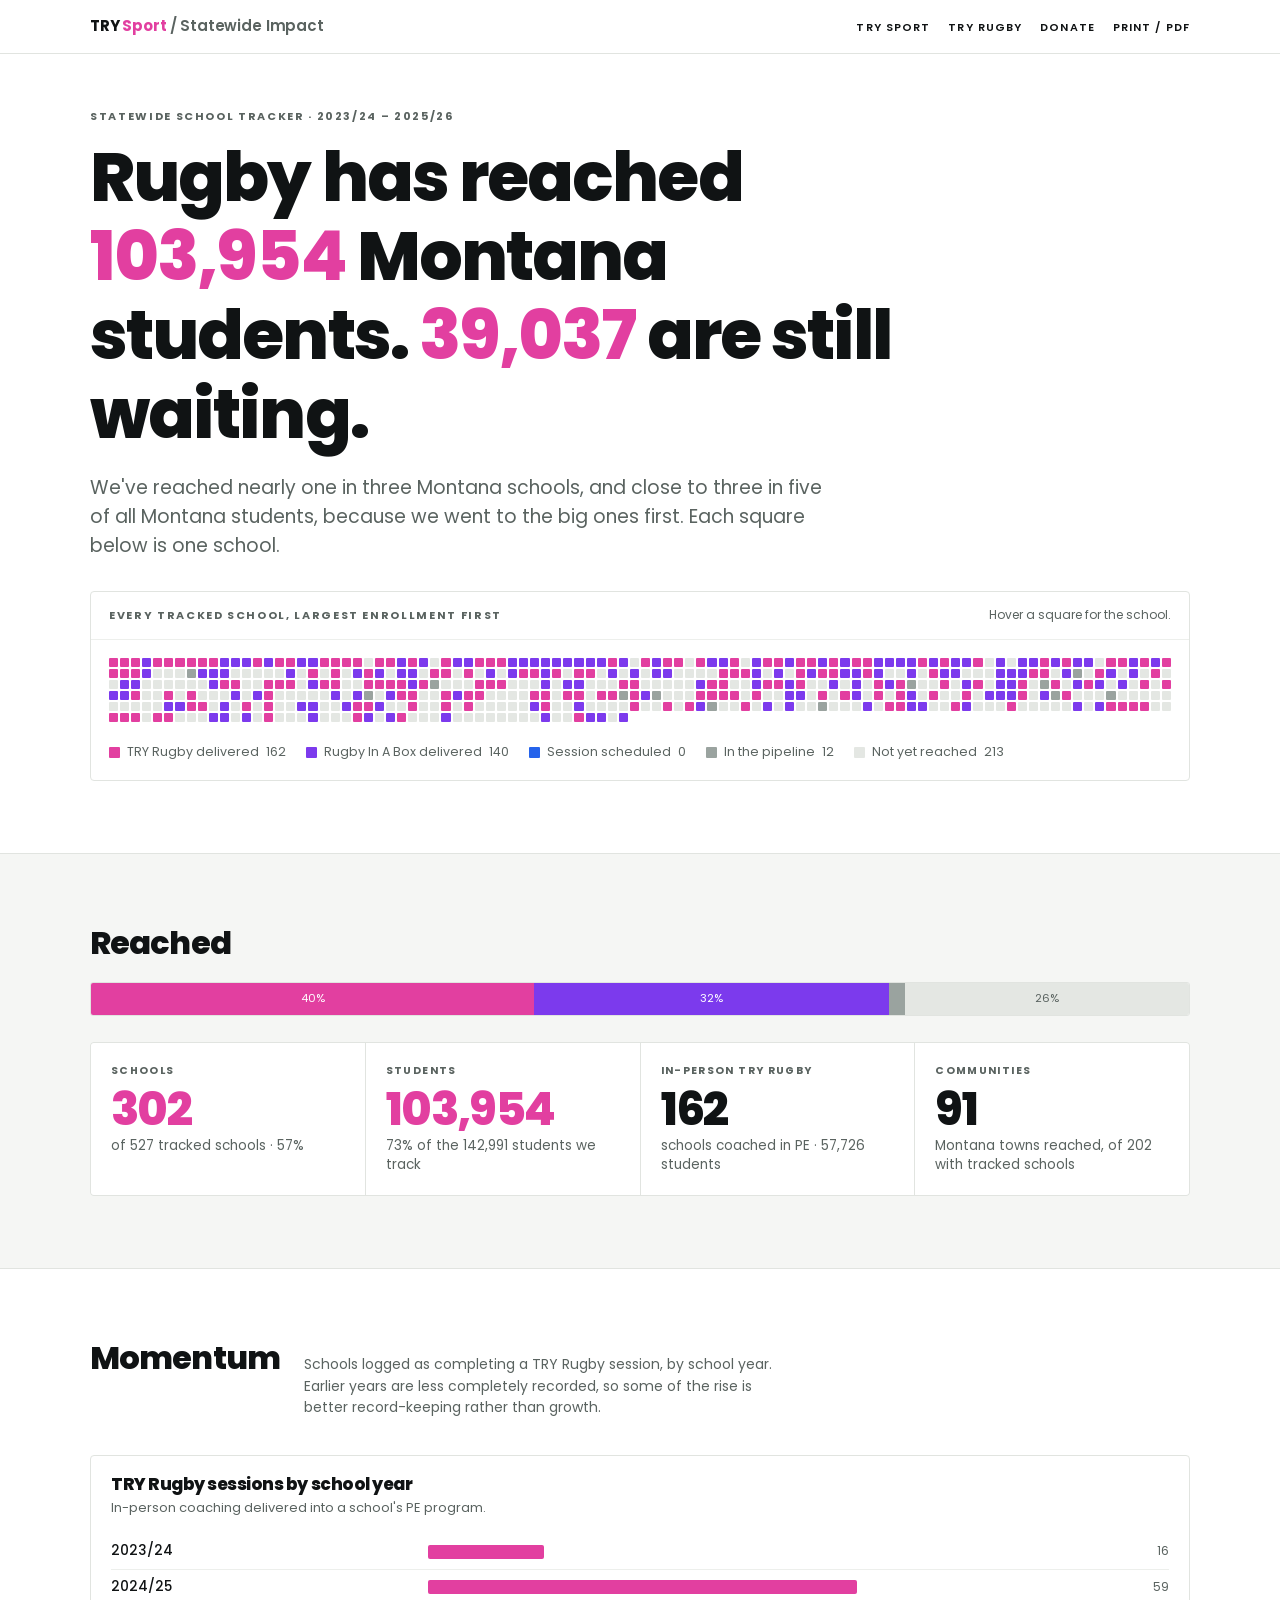
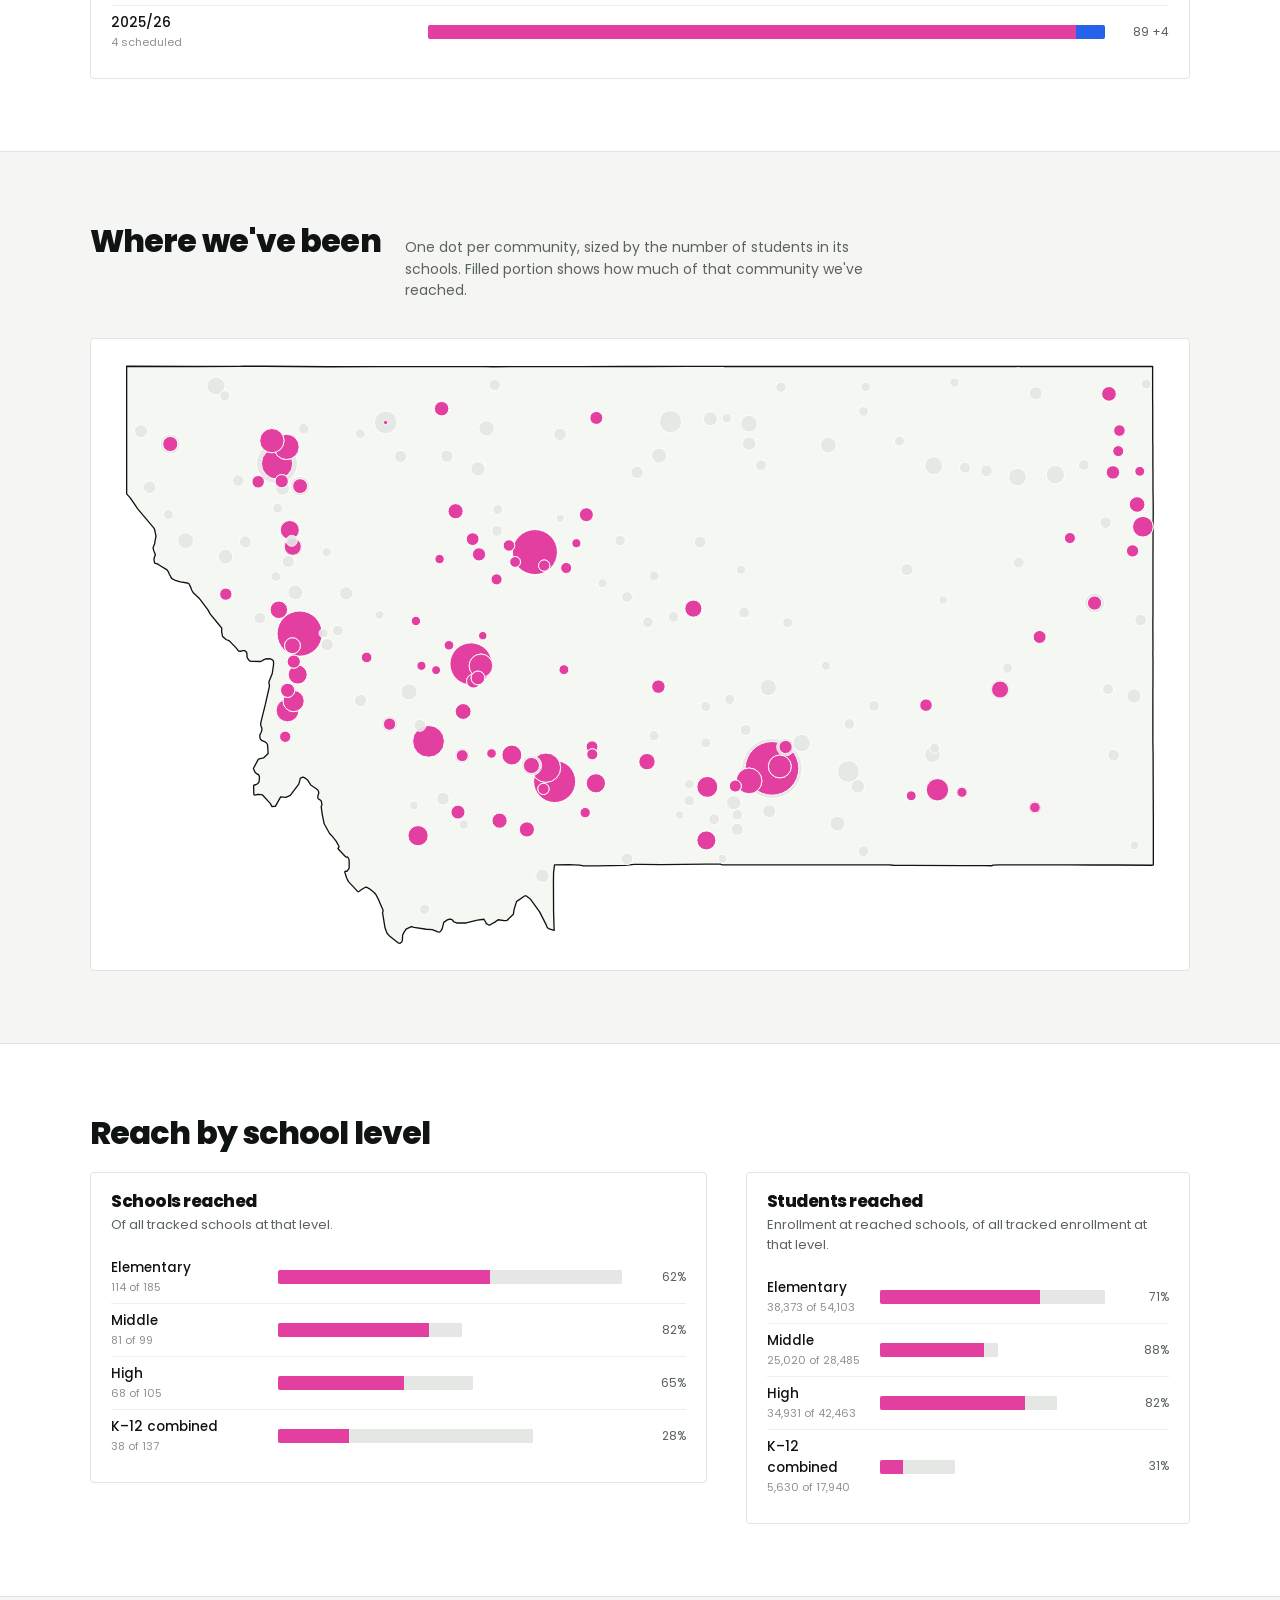
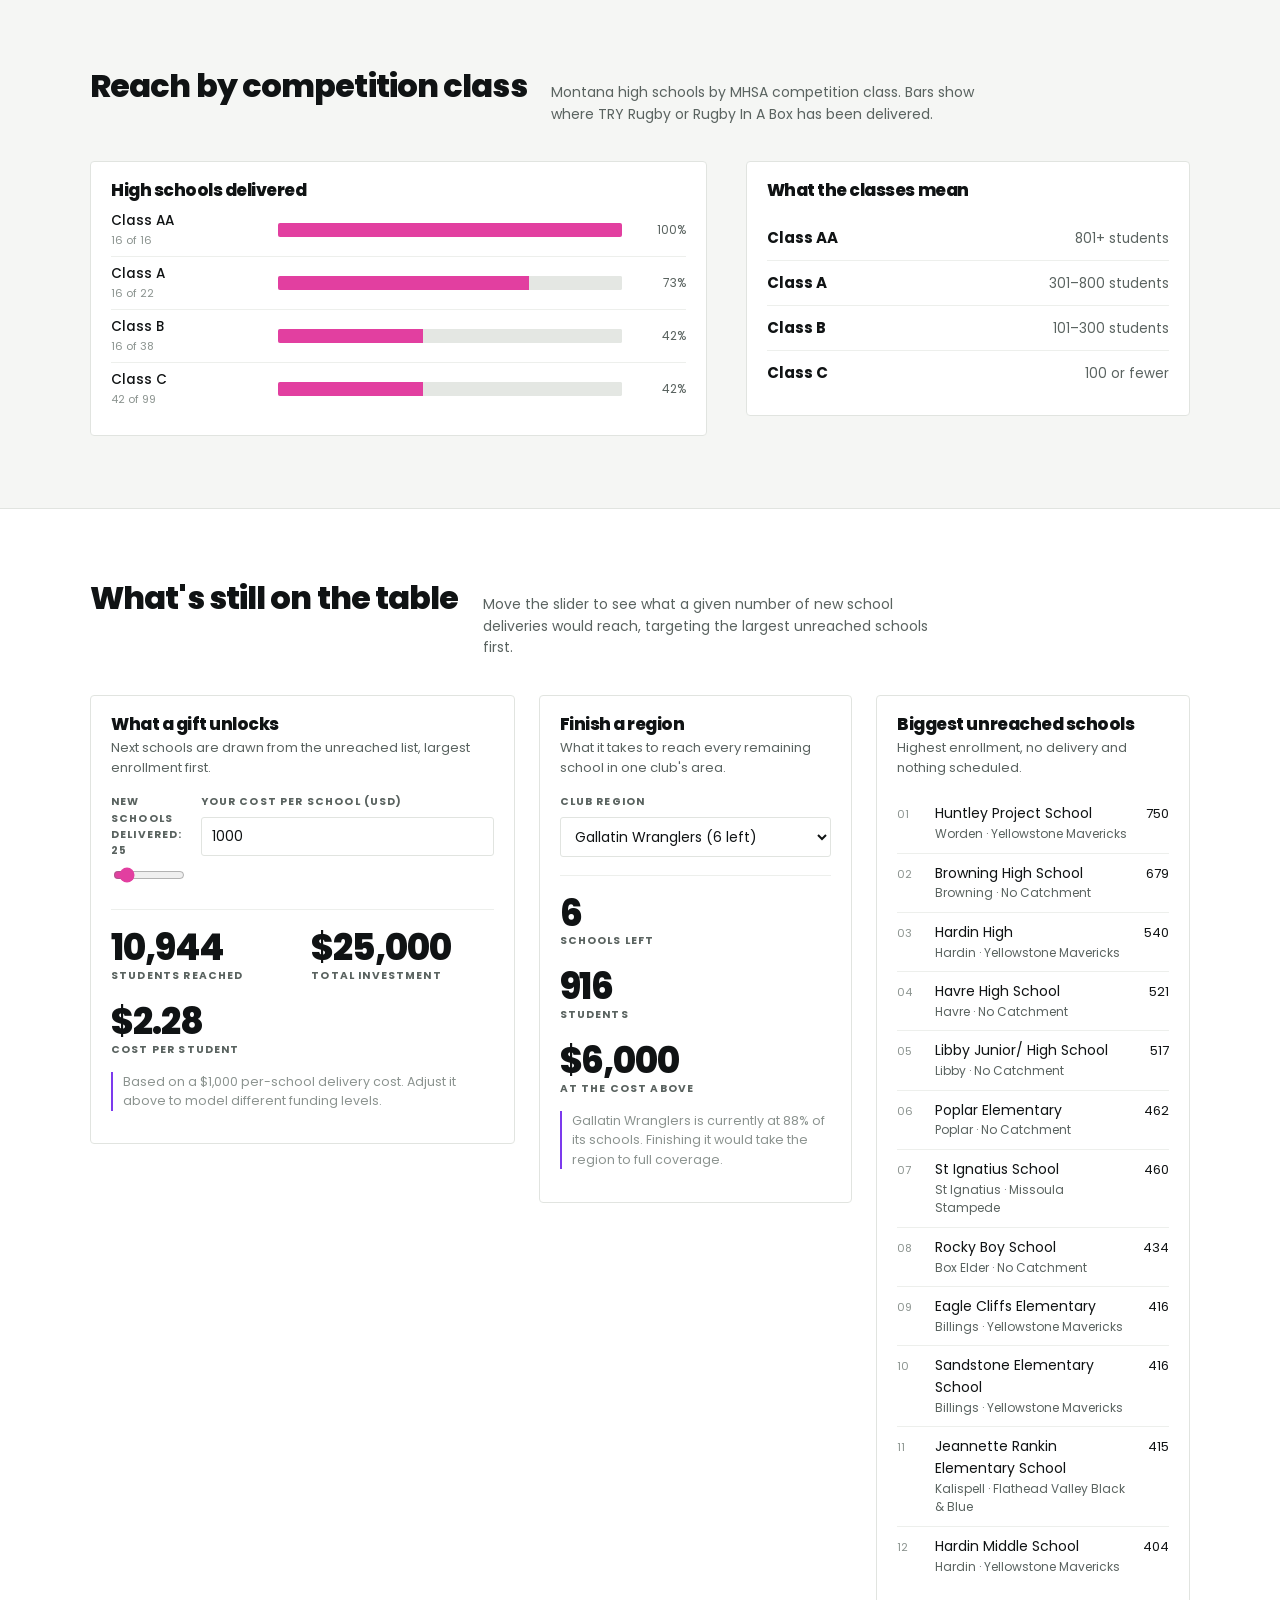
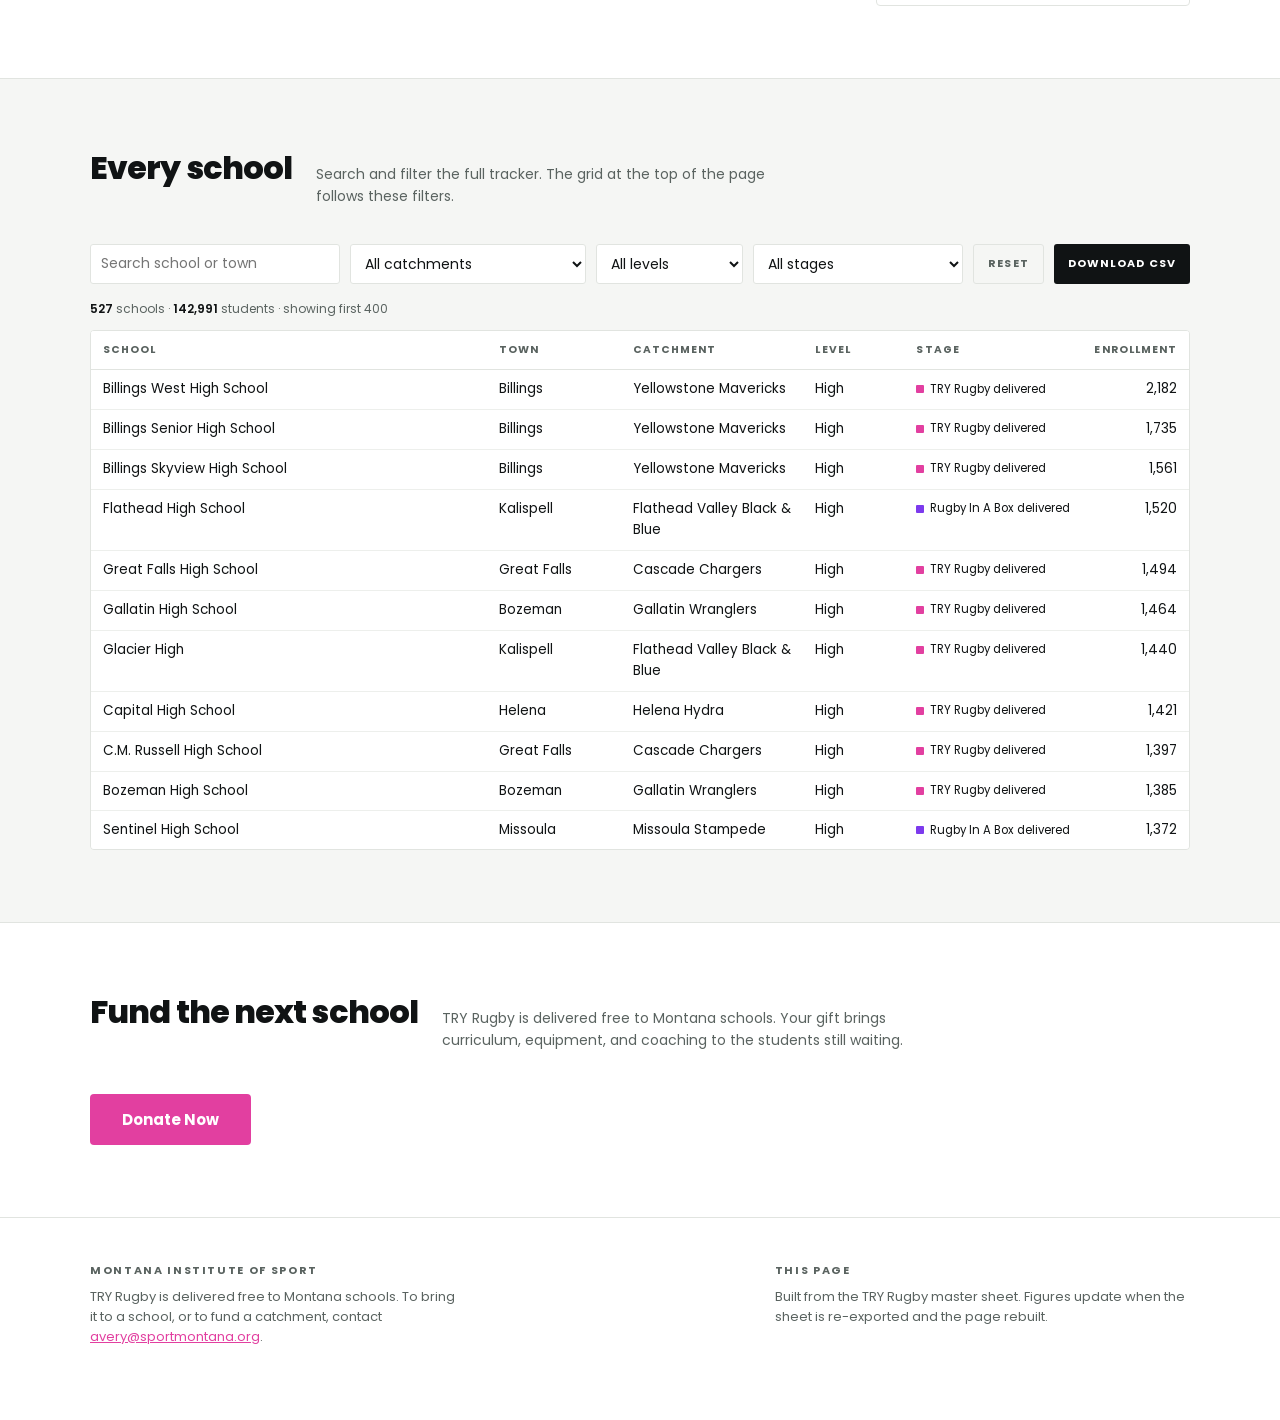
==== commit 8f129911: "Auto-update impact data from master sheet" ====
--- a/impact/index.html
+++ b/impact/index.html
@@ -391,7 +391,7 @@
 <div class="tip" id="tip" role="status" aria-live="polite"></div>
 
 <script>
-const DATA = {"certified":["Bitterroot Warriors","Butte Celtics","Cascade Chargers","Flathead Valley Black & Blue","Gallatin Wranglers","Helena Hydra","Missoula Stampede","Yellowstone Mavericks"],"schools":[{"n":"YMCA Helena","c":"Helena","k":"Helena Hydra","k0":"Helena Hydra","b":"Community","t":"Community Center","s":"rib","e":0,"l":"SHAPE 23","y3":"Rugby In A Box - Delivered","y4":"","y5":"Rugby In A Box - Delivered","r":528,"cls":""},{"n":"Billings West High School","c":"Billings","k":"Yellowstone Mavericks","k0":"Yellowstone Mavericks","b":"High","t":"High School","s":"try","e":2182,"l":"Cold Call","y3":"Rugby In A Box - Offered","y4":"Declined","y5":"Try Rugby - Completed","r":1,"cls":"AA"},{"n":"Billings Senior High School","c":"Billings","k":"Yellowstone Mavericks","k0":"Yellowstone Mavericks","b":"High","t":"High School","s":"try","e":1735,"l":"Cold Call","y3":"Rugby In A Box - Offered","y4":"Try Rugby - Completed","y5":"Try Rugby - Completed","r":2,"cls":"AA"},{"n":"Billings Skyview High School","c":"Billings","k":"Yellowstone Mavericks","k0":"Yellowstone Mavericks","b":"High","t":"High School","s":"try","e":1561,"l":"MCA 24","y3":"Rugby In A Box - Offered","y4":"Try Rugby - Completed","y5":"Rugby In A Box - Offered","r":3,"cls":"AA"},{"n":"Flathead High School","c":"Kalispell","k":"Flathead Valley Black & Blue","k0":"Flathead Valley Black & Blue","b":"High","t":"High School","s":"rib","e":1520,"l":"Cold Call","y3":"","y4":"","y5":"","r":4,"cls":"AA"},{"n":"Great Falls High School","c":"Great Falls","k":"Cascade Chargers","k0":"Cascade Chargers","b":"High","t":"High School","s":"try","e":1494,"l":"SHAPE 23","y3":"","y4":"Try Rugby - Completed","y5":"Try Rugby - Completed","r":5,"cls":"AA"},{"n":"Gallatin High School","c":"Bozeman","k":"Gallatin Wranglers","k0":"Gallatin Wranglers","b":"High","t":"High School","s":"try","e":1464,"l":"Referral","y3":"","y4":"Try Rugby - Completed","y5":"Try Rugby - Completed","r":6,"cls":"AA"},{"n":"Glacier High","c":"Kalispell","k":"Flathead Valley Black & Blue","k0":"Flathead Valley Black & Blue","b":"High","t":"High School","s":"try","e":1440,"l":"Referral","y3":"","y4":"Try Rugby - Completed","y5":"Rugby In A Box - Offered","r":7,"cls":"AA"},{"n":"Capital High School","c":"Helena","k":"Helena Hydra","k0":"Helena Hydra","b":"High","t":"High School","s":"try","e":1421,"l":"SHAPE 25","y3":"Prospect","y4":"Try Rugby - Completed","y5":"Rugby In A Box - Offered","r":8,"cls":"AA"},{"n":"C.M. Russell High School","c":"Great Falls","k":"Cascade Chargers","k0":"Cascade Chargers","b":"High","t":"High School","s":"try","e":1397,"l":"SHAPE 23","y3":"","y4":"Try Rugby - Completed","y5":"Try Rugby - Completed","r":9,"cls":"AA"},{"n":"Bozeman High School","c":"Bozeman","k":"Gallatin Wranglers","k0":"Gallatin Wranglers","b":"High","t":"High School","s":"try","e":1385,"l":"Cold Call","y3":"Prospect","y4":"Try Rugby - Completed","y5":"Try Rugby - Completed","r":10,"cls":"AA"},{"n":"Sentinel High School","c":"Missoula","k":"Missoula Stampede","k0":"Missoula Stampede","b":"High","t":"High School","s":"rib","e":1372,"l":"Cold Call","y3":"","y4":"","y5":"","r":11,"cls":"AA"},{"n":"Hellgate High","c":"Missoula","k":"Missoula Stampede","k0":"Missoula Stampede","b":"High","t":"High School","s":"rib","e":1214,"l":"SHAPE 23","y3":"","y4":"","y5":"Rugby In A Box - Offered","r":12,"cls":"AA"},{"n":"Laurel Elementary School","c":"Laurel","k":"Yellowstone Mavericks","k0":"Yellowstone Mavericks","b":"Elementary","t":"Elementary School","s":"rib","e":1204,"l":"Cold Call","y3":"","y4":"","y5":"Rugby In A Box - Delivered","r":13,"cls":""},{"n":"Butte High School","c":"Butte","k":"Butte Celtics","k0":"Butte Celtics","b":"High","t":"High School","s":"try","e":1197,"l":"SHAPE 25","y3":"Prospect","y4":"Prospect","y5":"Rugby In A Box - Offered","r":14,"cls":"AA"},{"n":"Big Sky High School","c":"Missoula","k":"Missoula Stampede","k0":"Missoula Stampede","b":"High","t":"High School","s":"rib","e":1181,"l":"Cold Call","y3":"","y4":"","y5":"","r":15,"cls":"AA"},{"n":"C.R. Anderson Middle School","c":"Helena","k":"Helena Hydra","k0":"Helena Hydra","b":"Middle","t":"Middle School","s":"try","e":1063,"l":"SHAPE 23","y3":"Try Rugby - Completed","y4":"Try Rugby - Completed","y5":"Try Rugby - Completed","r":16,"cls":""},{"n":"Belgrade Middle School","c":"Belgrade","k":"Gallatin Wranglers","k0":"Gallatin Wranglers","b":"Middle","t":"Middle School","s":"try","e":1050,"l":"SHAPE 23","y3":"Try Rugby - Completed","y4":"Prospect","y5":"Rugby In A Box - Offered","r":17,"cls":""},{"n":"Kalispell Middle School","c":"Kalispell","k":"Flathead Valley Black & Blue","k0":"Flathead Valley Black & Blue","b":"Middle","t":"Middle School","s":"rib","e":1045,"l":"Cold Call","y3":"","y4":"","y5":"","r":18,"cls":""},{"n":"Helena High School","c":"Helena","k":"Helena Hydra","k0":"Helena Hydra","b":"High","t":"High School","s":"rib","e":970,"l":"Cold Call","y3":"","y4":"","y5":"Rugby In A Box - Delivered","r":19,"cls":"AA"},{"n":"Belgrade High School","c":"Belgrade","k":"Gallatin Wranglers","k0":"Gallatin Wranglers","b":"High","t":"High School","s":"try","e":916,"l":"Cold Call","y3":"Prospect","y4":"Try Rugby - Completed","y5":"Rugby In A Box - Offered","r":20,"cls":"AA"},{"n":"Sacajawea - Bozeman","c":"Bozeman","k":"Gallatin Wranglers","k0":"Gallatin Wranglers","b":"Middle","t":"Middle School","s":"try","e":826,"l":"Cold Call","y3":"","y4":"Try Rugby - Completed","y5":"Rugby In A Box - Offered","r":21,"cls":""},{"n":"East Middle School","c":"Great Falls","k":"Cascade Chargers","k0":"Cascade Chargers","b":"Middle","t":"Middle School","s":"try","e":786,"l":"SHAPE 23","y3":"","y4":"Try Rugby - Completed","y5":"Rugby In A Box - Offered","r":22,"cls":""},{"n":"Chief Joseph Middle - Bozeman","c":"Bozeman","k":"Gallatin Wranglers","k0":"Gallatin Wranglers","b":"Middle","t":"Middle School","s":"try","e":752,"l":"Cold Call","y3":"","y4":"Try Rugby - Completed","y5":"Try Rugby - Completed","r":23,"cls":""},{"n":"Huntley Project School","c":"Worden","k":"Yellowstone Mavericks","k0":"Yellowstone Mavericks","b":"K-12","t":"K-12 School","s":"none","e":750,"l":"Cold Call","y3":"","y4":"","y5":"","r":24,"cls":"B"},{"n":"Ben Steele Middle School","c":"Billings","k":"Yellowstone Mavericks","k0":"Yellowstone Mavericks","b":"Middle","t":"Middle School","s":"try","e":747,"l":"MCA 24","y3":"Prospect","y4":"Try Rugby - Completed","y5":"Try Rugby - Completed","r":25,"cls":""},{"n":"North Middle School","c":"Great Falls","k":"Cascade Chargers","k0":"Cascade Chargers","b":"Middle","t":"Middle School","s":"try","e":723,"l":"MCA 24","y3":"Try Rugby - Completed","y4":"Try Rugby - Completed","y5":"Rugby In A Box - Offered","r":26,"cls":""},{"n":"Meadowlark School","c":"Billings","k":"Yellowstone Mavericks","k0":"Yellowstone Mavericks","b":"Elementary","t":"Elementary School","s":"rib","e":705,"l":"Cold Call","y3":"","y4":"","y5":"","r":27,"cls":""},{"n":"Castle Rock Middle School","c":"Billings","k":"Yellowstone Mavericks","k0":"Yellowstone Mavericks","b":"Middle","t":"Middle School","s":"try","e":703,"l":"SHAPE 23","y3":"Rugby In A Box - Offered","y4":"Declined","y5":"Try Rugby - Completed","r":28,"cls":""},{"n":"Helena Middle School","c":"Helena","k":"Helena Hydra","k0":"Helena Hydra","b":"Middle","t":"Middle School","s":"rib","e":688,"l":"Cold Call","y3":"","y4":"","y5":"Rugby In A Box - Delivered","r":29,"cls":""},{"n":"Browning High School","c":"Browning","k":"No Catchment","k0":"No Catchment","b":"High","t":"High School","s":"none","e":679,"l":"Cold Call","y3":"","y4":"","y5":"","r":30,"cls":"A"},{"n":"Lewis & Clark Middle School","c":"Billings","k":"Yellowstone Mavericks","k0":"Yellowstone Mavericks","b":"Middle","t":"Middle School","s":"try","e":667,"l":"Cold Call","y3":"","y4":"","y5":"Try Rugby - Completed","r":31,"cls":""},{"n":"Washington Middle School - Missoula","c":"Missoula","k":"Missoula Stampede","k0":"Missoula Stampede","b":"Middle","t":"Middle School","s":"rib","e":662,"l":"Cold Call","y3":"","y4":"","y5":"","r":32,"cls":""},{"n":"Whitefish High School","c":"Whitefish","k":"Flathead Valley Black & Blue","k0":"Flathead Valley Black & Blue","b":"High","t":"High School","s":"rib","e":660,"l":"Cold Call","y3":"","y4":"","y5":"","r":33,"cls":"A"},{"n":"East Middle School - Butte","c":"Butte","k":"Butte Celtics","k0":"Butte Celtics","b":"Middle","t":"Middle School","s":"try","e":658,"l":"Referral","y3":"Prospect","y4":"Prospect","y5":"Try Rugby - Completed","r":34,"cls":""},{"n":"Whitefish Middle School","c":"Whitefish","k":"Flathead Valley Black & Blue","k0":"Flathead Valley Black & Blue","b":"Middle","t":"Middle School","s":"try","e":657,"l":"Referral","y3":"","y4":"Try Rugby - Completed","y5":"Try Rugby - Completed","r":35,"cls":"C"},{"n":"Columbia Falls High School","c":"Columbia Falls","k":"Flathead Valley Black & Blue","k0":"Flathead Valley Black & Blue","b":"High","t":"High School","s":"try","e":655,"l":"Cold Call","y3":"","y4":"Try Rugby - Completed","y5":"Try Rugby - Completed","r":36,"cls":"A"},{"n":"L A Muldown School","c":"Whitefish","k":"Flathead Valley Black & Blue","k0":"Flathead Valley Black & Blue","b":"Elementary","t":"Elementary School","s":"rib","e":649,"l":"Cold Call","y3":"","y4":"","y5":"","r":37,"cls":""},{"n":"Libby Elementary School","c":"Libby","k":"No Catchment","k0":"No Catchment","b":"Elementary","t":"Elementary School","s":"rib","e":634,"l":"Cold Call","y3":"","y4":"","y5":"","r":38,"cls":""},{"n":"St. Francis Catholic School","c":"Billings","k":"Yellowstone Mavericks","k0":"Yellowstone Mavericks","b":"Elementary","t":"Elementary School","s":"rib","e":629,"l":"Cold Call","y3":"","y4":"","y5":"","r":39,"cls":""},{"n":"East Helena High School","c":"East Helena","k":"Helena Hydra","k0":"Helena Hydra","b":"High","t":"High School","s":"rib","e":604,"l":"Cold Call","y3":"","y4":"","y5":"Rugby In A Box - Delivered","r":40,"cls":"A"},{"n":"Will James Middle School","c":"Billings","k":"Yellowstone Mavericks","k0":"Yellowstone Mavericks","b":"Middle","t":"Middle School","s":"rib","e":597,"l":"Referral","y3":"","y4":"Rugby In A Box - Offered","y5":"Rugby In A Box - Delivered","r":41,"cls":""},{"n":"Porter Middle School","c":"Missoula","k":"Missoula Stampede","k0":"Missoula Stampede","b":"Middle","t":"Middle School","s":"rib","e":578,"l":"Cold Call","y3":"","y4":"","y5":"","r":42,"cls":""},{"n":"Laurel Middle School","c":"Laurel","k":"Yellowstone Mavericks","k0":"Yellowstone Mavericks","b":"Middle","t":"Middle School","s":"rib","e":573,"l":"Cold Call","y3":"","y4":"","y5":"Rugby In A Box - Delivered","r":43,"cls":""},{"n":"Ruder Elementary","c":"Columbia Falls","k":"Flathead Valley Black & Blue","k0":"Flathead Valley Black & Blue","b":"Elementary","t":"Elementary School","s":"rib","e":565,"l":"Cold Call","y3":"","y4":"","y5":"","r":44,"cls":""},{"n":"Meadow Lark - Great Falls","c":"Great Falls","k":"Cascade Chargers","k0":"Cascade Chargers","b":"Elementary","t":"Elementary School","s":"try","e":555,"l":"SHAPE 23","y3":"","y4":"","y5":"Rugby In A Box - Delivered","r":46,"cls":""},{"n":"Hamilton High School","c":"Hamilton","k":"Bitterroot Warriors","k0":"Bitterroot Warriors","b":"High","t":"High School","s":"rib","e":555,"l":"Cold Call","y3":"","y4":"","y5":"","r":45,"cls":"A"},{"n":"Daly School","c":"Hamilton","k":"Bitterroot Warriors","k0":"Bitterroot Warriors","b":"Elementary","t":"Elementary School","s":"rib","e":552,"l":"Cold Call","y3":"","y4":"","y5":"","r":47,"cls":""},{"n":"Hardin High","c":"Hardin","k":"Yellowstone Mavericks","k0":"Yellowstone Mavericks","b":"High","t":"High School","s":"none","e":540,"l":"Cold Call","y3":"","y4":"","y5":"Rugby In A Box - Offered","r":48,"cls":"A"},{"n":"Parkview Elementary School","c":"Dillon","k":"Butte Celtics","k0":"Butte Celtics","b":"Elementary","t":"Elementary School","s":"rib","e":536,"l":"Cold Call","y3":"","y4":"","y5":"","r":50,"cls":""},{"n":"Laurel High School","c":"Laurel","k":"Yellowstone Mavericks","k0":"Yellowstone Mavericks","b":"High","t":"High School","s":"try","e":536,"l":"Cold Call","y3":"","y4":"Try Rugby - Completed","y5":"Prospect","r":49,"cls":"A"},{"n":"Columbia Falls Jr HS","c":"Columbia Falls","k":"Flathead Valley Black & Blue","k0":"Flathead Valley Black & Blue","b":"Middle","t":"Middle School","s":"try","e":526,"l":"Cold Call","y3":"","y4":"","y5":"","r":51,"cls":""},{"n":"Polson Middle School","c":"Polson","k":"Flathead Valley Black & Blue","k0":"Flathead Valley Black & Blue","b":"Middle","t":"Middle School","s":"try","e":524,"l":"SHAPE 25","y3":"","y4":"","y5":"Rugby In A Box - Offered","r":52,"cls":""},{"n":"Havre High School","c":"Havre","k":"No Catchment","k0":"No Catchment","b":"High","t":"High School","s":"none","e":521,"l":"Cold Call","y3":"","y4":"","y5":"","r":53,"cls":"A"},{"n":"Hyalite Elementray","c":"Bozeman","k":"Gallatin Wranglers","k0":"Gallatin Wranglers","b":"Elementary","t":"Elementary School","s":"rib","e":520,"l":"Cold Call","y3":"","y4":"Rugby In A Box - Delivered","y5":"Rugby In A Box - Delivered","r":55,"cls":""},{"n":"Emily Dickenson - Bozeman","c":"Bozeman","k":"Gallatin Wranglers","k0":"Gallatin Wranglers","b":"Elementary","t":"Elementary School","s":"try","e":520,"l":"SHAPE 25","y3":"","y4":"Try Rugby - Completed","y5":"Try Rugby - Completed","r":54,"cls":""},{"n":"Polson High School","c":"Polson","k":"Flathead Valley Black & Blue","k0":"Flathead Valley Black & Blue","b":"High","t":"High School","s":"rib","e":520,"l":"SHAPE 25","y3":"","y4":"","y5":"Rugby In A Box - Offered","r":56,"cls":"A"},{"n":"Medicine Crow Middle School","c":"Billings","k":"Yellowstone Mavericks","k0":"Yellowstone Mavericks","b":"Middle","t":"Middle School","s":"try","e":518,"l":"Cold Call","y3":"","y4":"","y5":"Try Rugby - Completed","r":57,"cls":""},{"n":"Libby Junior/ High School","c":"Libby","k":"No Catchment","k0":"No Catchment","b":"High","t":"7-12 School","s":"none","e":517,"l":"Cold Call","y3":"","y4":"","y5":"","r":58,"cls":"A"},{"n":"Edgerton School","c":"Kalispell","k":"Flathead Valley Black & Blue","k0":"Flathead Valley Black & Blue","b":"Elementary","t":"Elementary School","s":"rib","e":511,"l":"Cold Call","y3":"","y4":"","y5":"","r":59,"cls":""},{"n":"Boulder School","c":"Billings","k":"Yellowstone Mavericks","k0":"Yellowstone Mavericks","b":"Elementary","t":"Elementary School","s":"try","e":507,"l":"Cold Call","y3":"","y4":"","y5":"","r":60,"cls":""},{"n":"West Elementary - Butte","c":"Butte","k":"Butte Celtics","k0":"Butte Celtics","b":"Elementary","t":"Elementary School","s":"try","e":498,"l":"Referral","y3":"","y4":"","y5":"Try Rugby - Completed","r":61,"cls":""},{"n":"Stevensville Elementary School","c":"Stevensville","k":"Bitterroot Warriors","k0":"Bitterroot Warriors","b":"Elementary","t":"K-6","s":"rib","e":496,"l":"SHAPE 23","y3":"Rugby In A Box - Delivered","y4":"Rugby In A Box - Offered","y5":"","r":62,"cls":""},{"n":"Meadow Lark - Bozeman","c":"Bozeman","k":"Gallatin Wranglers","k0":"Gallatin Wranglers","b":"Elementary","t":"Elementary School","s":"try","e":495,"l":"MCA 24","y3":"","y4":"Try Rugby - Completed","y5":"Rugby In A Box - Offered","r":64,"cls":""},{"n":"Custer County High School","c":"Miles City","k":"No Catchment","k0":"No Catchment","b":"High","t":"High School","s":"try","e":495,"l":"SHAPE 24","y3":"","y4":"Try Rugby - Completed","y5":"Try Rugby - Completed","r":63,"cls":"A"},{"n":"Jim Darcy Elementary School","c":"Helena","k":"Helena Hydra","k0":"Helena Hydra","b":"Elementary","t":"Elementary School","s":"rib","e":493,"l":"Cold Call","y3":"","y4":"","y5":"Rugby In A Box - Delivered","r":65,"cls":""},{"n":"Riverside Middle School","c":"Billings","k":"Yellowstone Mavericks","k0":"Yellowstone Mavericks","b":"Middle","t":"Middle School","s":"try","e":492,"l":"Cold Call","y3":"","y4":"","y5":"Try Rugby - Completed","r":66,"cls":""},{"n":"Glacier Gateway Elem","c":"Columbia Falls","k":"Flathead Valley Black & Blue","k0":"Flathead Valley Black & Blue","b":"Elementary","t":"Elementary School","s":"rib","e":488,"l":"Cold Call","y3":"","y4":"","y5":"","r":67,"cls":""},{"n":"Lockwood High School","c":"Lockwood","k":"Yellowstone Mavericks","k0":"Yellowstone Mavericks","b":"High","t":"High School","s":"try","e":488,"l":"Cold Call","y3":"","y4":"","y5":"Try Rugby - Completed","r":68,"cls":"A"},{"n":"East Valley Middle School","c":"East Helena","k":"Helena Hydra","k0":"Helena Hydra","b":"Middle","t":"Middle School","s":"try","e":482,"l":"Cold Call","y3":"","y4":"","y5":"Try Rugby - Completed","r":69,"cls":""},{"n":"Corvallis High School","c":"Corvallis","k":"Bitterroot Warriors","k0":"Bitterroot Warriors","b":"High","t":"High School","s":"rib","e":480,"l":"Cold Call","y3":"","y4":"","y5":"Prospect","r":70,"cls":"A"},{"n":"Hamilton Middle School","c":"Hamilton","k":"Bitterroot Warriors","k0":"Bitterroot Warriors","b":"Middle","t":"Middle School","s":"rib","e":480,"l":"Cold Call","y3":"","y4":"","y5":"","r":71,"cls":""},{"n":"Elder Grove Elementary School","c":"Billings","k":"Yellowstone Mavericks","k0":"Yellowstone Mavericks","b":"Elementary","t":"Elementary School","s":"rib","e":472,"l":"Cold Call","y3":"","y4":"","y5":"","r":72,"cls":""},{"n":"Janette Rankin Elementray","c":"Missoula","k":"Missoula Stampede","k0":"Missoula Stampede","b":"Elementary","t":"Elementary School","s":"rib","e":471,"l":"Cold Call","y3":"","y4":"","y5":"Rugby In A Box - Delivered","r":73,"cls":""},{"n":"Meadow Hill Middle School","c":"Missoula","k":"Missoula Stampede","k0":"Missoula Stampede","b":"Middle","t":"Middle School","s":"try","e":470,"l":"SHAPE 23","y3":"Try Rugby - Completed","y4":"","y5":"Rugby In A Box - Offered","r":74,"cls":""},{"n":"Paxson School","c":"Missoula","k":"Missoula Stampede","k0":"Missoula Stampede","b":"Elementary","t":"Elementary School","s":"rib","e":470,"l":"Cold Call","y3":"","y4":"","y5":"","r":75,"cls":""},{"n":"Ridge View Elementary","c":"Belgrade","k":"Gallatin Wranglers","k0":"Gallatin Wranglers","b":"Elementary","t":"Elementary School","s":"try","e":468,"l":"MCA 24","y3":"","y4":"Try Rugby - Completed","y5":"Rugby In A Box - Offered","r":76,"cls":""},{"n":"Bigfork Elementary","c":"Bigfork","k":"Flathead Valley Black & Blue","k0":"Flathead Valley Black & Blue","b":"Elementary","t":"Elementary School","s":"rib","e":464,"l":"Cold Call","y3":"","y4":"","y5":"","r":77,"cls":""},{"n":"West Elementary - Great Falls","c":"Great Falls","k":"Cascade Chargers","k0":"Cascade Chargers","b":"Elementary","t":"Elementary School","s":"try","e":463,"l":"Cold Call","y3":"","y4":"Prospect","y5":"Try Rugby - Completed","r":79,"cls":""},{"n":"Four Georgians Elementary School","c":"Helena","k":"Helena Hydra","k0":"Helena Hydra","b":"Elementary","t":"Elementary School","s":"rib","e":463,"l":"Cold Call","y3":"","y4":"","y5":"Rugby In A Box - Delivered","r":78,"cls":""},{"n":"Poplar Elementary","c":"Poplar","k":"No Catchment","k0":"No Catchment","b":"Elementary","t":"K-6 School","s":"none","e":462,"l":"Cold Call","y3":"","y4":"","y5":"","r":80,"cls":""},{"n":"Saddle Peak Elementary","c":"Belgrade","k":"Gallatin Wranglers","k0":"Gallatin Wranglers","b":"Elementary","t":"Elementary School","s":"rib","e":460,"l":"Cold Call","y3":"","y4":"","y5":"Rugby In A Box - Offered","r":81,"cls":""},{"n":"St Ignatius School","c":"St Ignatius","k":"Missoula Stampede","k0":"Missoula Stampede","b":"K-12","t":"K-12 School","s":"none","e":460,"l":"Cold Call","y3":"","y4":"","y5":"","r":82,"cls":""},{"n":"Rattlesnake Elementary","c":"Missoula","k":"Missoula Stampede","k0":"Missoula Stampede","b":"Elementary","t":"Elementary School","s":"rib","e":456,"l":"Cold Call","y3":"","y4":"","y5":"Rugby In A Box - Delivered","r":83,"cls":""},{"n":"Lewis and Clark Elementary - Great Falls","c":"Great Falls","k":"Cascade Chargers","k0":"Cascade Chargers","b":"Elementary","t":"Elementary School","s":"rib","e":452,"l":"Cold Call","y3":"","y4":"","y5":"Rugby In A Box - Delivered","r":84,"cls":""},{"n":"Riverview Elementary School","c":"Great Falls","k":"Cascade Chargers","k0":"Cascade Chargers","b":"Elementary","t":"Elementary School","s":"try","e":449,"l":"Cold Call","y3":"","y4":"Try Rugby - Completed","y5":"Try Rugby - Completed","r":85,"cls":""},{"n":"Quentin Brown Primary K-4","c":"Corvallis","k":"Bitterroot Warriors","k0":"Bitterroot Warriors","b":"Elementary","t":"Elementary School","s":"rib","e":447,"l":"Cold Call","y3":"","y4":"","y5":"","r":86,"cls":""},{"n":"Ronan Middle School","c":"Ronan","k":"No Catchment","k0":"No Catchment","b":"Middle","t":"Middle School","s":"try","e":446,"l":"MCA 24","y3":"","y4":"Try Rugby - Completed","y5":"Try Rugby - Completed","r":87,"cls":"A"},{"n":"R.H. Radley Elementary School","c":"East Helena","k":"Helena Hydra","k0":"Helena Hydra","b":"Elementary","t":"Elementary School","s":"rib","e":440,"l":"Cold Call","y3":"","y4":"","y5":"Rugby In A Box - Delivered","r":88,"cls":"C"},{"n":"Chief Charlo Elementary","c":"Missoula","k":"Missoula Stampede","k0":"Missoula Stampede","b":"Elementary","t":"Elementary School","s":"rib","e":437,"l":"Cold Call","y3":"","y4":"","y5":"Rugby In A Box - Delivered","r":89,"cls":""},{"n":"Rocky Boy School","c":"Box Elder","k":"No Catchment","k0":"No Catchment","b":"K-12","t":"K-12 School","s":"none","e":434,"l":"Cold Call","y3":"","y4":"","y5":"","r":90,"cls":""},{"n":"Target Range School","c":"Missoula","k":"Missoula Stampede","k0":"Missoula Stampede","b":"K-12","t":"K-8 School","s":"try","e":434,"l":"Cold Call","y3":"","y4":"Try Rugby - Completed","y5":"","r":91,"cls":""},{"n":"Arrowhead School","c":"Billings","k":"Yellowstone Mavericks","k0":"Yellowstone Mavericks","b":"Elementary","t":"Elementary School","s":"try","e":433,"l":"Cold Call","y3":"Prospect","y4":"Prospect","y5":"Try Rugby - Completed","r":92,"cls":""},{"n":"Mountain View","c":"Great Falls","k":"Cascade Chargers","k0":"Cascade Chargers","b":"Elementary","t":"Elementary School","s":"try","e":433,"l":"SHAPE 24","y3":"","y4":"","y5":"Rugby In A Box - Delivered","r":94,"cls":""},{"n":"Lockwood Middle School","c":"Lockwood","k":"Yellowstone Mavericks","k0":"Yellowstone Mavericks","b":"Middle","t":"Middle School","s":"rib","e":433,"l":"Cold Call","y3":"","y4":"","y5":"Rugby In A Box - Delivered","r":93,"cls":""},{"n":"Giant Springs Elementary","c":"Great Falls","k":"Cascade Chargers","k0":"Cascade Chargers","b":"Elementary","t":"Elementary School","s":"rib","e":432,"l":"Cold Call","y3":"","y4":"","y5":"Rugby In A Box - Delivered","r":95,"cls":""},{"n":"Park High School","c":"Livingston","k":"Gallatin Wranglers","k0":"Gallatin Wranglers","b":"High","t":"High School","s":"try","e":427,"l":"Referral","y3":"","y4":"Try Rugby - Completed","y5":"Try Rugby - Completed","r":96,"cls":"A"},{"n":"Whittier Elementary School - Butte","c":"Butte","k":"Butte Celtics","k0":"Butte Celtics","b":"Elementary","t":"Elementary School","s":"try","e":425,"l":"Referral","y3":"","y4":"","y5":"Rugby In A Box - Offered","r":97,"cls":""},{"n":"Morning Star Elementary - Bozeman","c":"Bozeman","k":"Gallatin Wranglers","k0":"Gallatin Wranglers","b":"Elementary","t":"Elementary School","s":"try","e":424,"l":"Cold Call","y3":"","y4":"Try Rugby - Completed","y5":"Rugby In A Box - Offered","r":98,"cls":""},{"n":"Hillcrest Elementary","c":"Butte","k":"Butte Celtics","k0":"Butte Celtics","b":"Elementary","t":"Elementary School","s":"try","e":423,"l":"Referral","y3":"","y4":"","y5":"Try Rugby - Completed","r":99,"cls":""},{"n":"Eagle Cliffs Elementary","c":"Billings","k":"Yellowstone Mavericks","k0":"Yellowstone Mavericks","b":"Elementary","t":"Elementary School","s":"none","e":416,"l":"Cold Call","y3":"","y4":"","y5":"","r":101,"cls":""},{"n":"Sandstone Elementary School","c":"Billings","k":"Yellowstone Mavericks","k0":"Yellowstone Mavericks","b":"Elementary","t":"Elementary School","s":"none","e":416,"l":"Cold Call","y3":"","y4":"","y5":"Prospect","r":102,"cls":""},{"n":"Jeannette Rankin Elementary School","c":"Kalispell","k":"Flathead Valley Black & Blue","k0":"Flathead Valley Black & Blue","b":"Elementary","t":"Elementary School","s":"none","e":415,"l":"Cold Call","y3":"","y4":"","y5":"","r":103,"cls":""},{"n":"Lodge Grass School","c":"Lodge Grass","k":"No Catchment","k0":"No Catchment","b":"K-12","t":"K-12 School","s":"pipeline","e":410,"l":"Cold Call","y3":"","y4":"","y5":"","r":104,"cls":"B"},{"n":"Story Creek Elementary","c":"Belgrade","k":"Gallatin Wranglers","k0":"Gallatin Wranglers","b":"Elementary","t":"Elementary School","s":"rib","e":409,"l":"Cold Call","y3":"","y4":"","y5":"","r":105,"cls":""},{"n":"Frenchtown High","c":"Frenchtown","k":"Missoula Stampede","k0":"Missoula Stampede","b":"High","t":"High School","s":"rib","e":407,"l":"SHAPE 25","y3":"","y4":"","y5":"Rugby In A Box - Offered","r":106,"cls":"A"},{"n":"Sacajawea Elementary - Great Falls","c":"Great Falls","k":"Cascade Chargers","k0":"Cascade Chargers","b":"Elementary","t":"Elementary School","s":"rib","e":407,"l":"Cold Call","y3":"","y4":"Prospect","y5":"Prospect","r":107,"cls":""},{"n":"Hardin Middle School","c":"Hardin","k":"Yellowstone Mavericks","k0":"Yellowstone Mavericks","b":"Middle","t":"Middle School","s":"none","e":404,"l":"Cold Call","y3":"","y4":"","y5":"Rugby In A Box - Offered","r":108,"cls":""},{"n":"Plains School","c":"Plains","k":"No Catchment","k0":"No Catchment","b":"K-12","t":"K-12 School","s":"none","e":404,"l":"Cold Call","y3":"","y4":"","y5":"","r":109,"cls":"C"},{"n":"Browning Middle School","c":"Browning","k":"No Catchment","k0":"No Catchment","b":"Middle","t":"7-8 School","s":"none","e":402,"l":"Cold Call","y3":"","y4":"","y5":"","r":110,"cls":""},{"n":"K William Harvey Elem","c":"Ronan","k":"No Catchment","k0":"No Catchment","b":"Elementary","t":"Elementary School","s":"none","e":401,"l":"Cold Call","y3":"","y4":"","y5":"","r":111,"cls":""},{"n":"Alree Elementary School","c":"Arlee","k":"Missoula Stampede","k0":"Missoula Stampede","b":"Elementary","t":"Elementary School","s":"none","e":400,"l":"Cold Call","y3":"","y4":"","y5":"Rugby In A Box - Offered","r":112,"cls":""},{"n":"Poplar Junior/High School","c":"Poplar","k":"No Catchment","k0":"No Catchment","b":"High","t":"7-12 School","s":"none","e":395,"l":"Cold Call","y3":"","y4":"","y5":"","r":114,"cls":"B"},{"n":"Sunnyside Elementary School","c":"Great Falls","k":"Cascade Chargers","k0":"Cascade Chargers","b":"Elementary","t":"Elementary School","s":"none","e":393,"l":"Cold Call","y3":"","y4":"","y5":"","r":116,"cls":""},{"n":"Rossiter Elementary School","c":"Helena","k":"Helena Hydra","k0":"Helena Hydra","b":"Elementary","t":"Elementary School","s":"try","e":393,"l":"Cold Call","y3":"","y4":"","y5":"Rugby In A Box - Delivered","r":115,"cls":"C"},{"n":"Emerson Elementary","c":"Butte","k":"Butte Celtics","k0":"Butte Celtics","b":"Elementary","t":"Elementary School","s":"try","e":392,"l":"Referral","y3":"","y4":"","y5":"Try Rugby - Completed","r":117,"cls":""},{"n":"Havre Middle School","c":"Havre","k":"No Catchment","k0":"No Catchment","b":"Middle","t":"Middle School","s":"none","e":391,"l":"Cold Call","y3":"","y4":"","y5":"","r":118,"cls":""},{"n":"Loy Elementary","c":"Great Falls","k":"Cascade Chargers","k0":"Cascade Chargers","b":"Elementary","t":"Elementary School","s":"rib","e":389,"l":"SHAPE 23","y3":"","y4":"Rugby In A Box - Delivered","y5":"Rugby In A Box - Delivered","r":119,"cls":""},{"n":"Ronan High School","c":"Ronan","k":"No Catchment","k0":"No Catchment","b":"High","t":"High School","s":"try","e":386,"l":"MCA 24","y3":"","y4":"Try Rugby - Completed","y5":"Try Rugby - Completed","r":120,"cls":"C"},{"n":"Lockwood Primary School","c":"Lockwood","k":"Yellowstone Mavericks","k0":"Yellowstone Mavericks","b":"Elementary","t":"Primary School","s":"rib","e":382,"l":"Cold Call","y3":"","y4":"","y5":"","r":121,"cls":""},{"n":"Irle Elementary School","c":"Glasgow","k":"No Catchment","k0":"No Catchment","b":"Elementary","t":"Elementary School","s":"none","e":375,"l":"Cold Call","y3":"","y4":"","y5":"Rugby In A Box - Offered","r":122,"cls":""},{"n":"Billings Central Catholic High School","c":"Billings","k":"Yellowstone Mavericks","k0":"Yellowstone Mavericks","b":"High","t":"High School","s":"rib","e":365,"l":"Referral","y3":"Prospect","y4":"Prospect","y5":"Rugby In A Box - Offered","r":123,"cls":"A"},{"n":"Lockwood Intermediate School","c":"Lockwood","k":"Yellowstone Mavericks","k0":"Yellowstone Mavericks","b":"Elementary","t":"Intermediate School","s":"rib","e":365,"l":"Cold Call","y3":"","y4":"","y5":"Rugby In A Box - Delivered","r":124,"cls":""},{"n":"Harlem Elementary School","c":"Harlem","k":"No Catchment","k0":"No Catchment","b":"Elementary","t":"Elementary School","s":"none","e":364,"l":"Cold Call","y3":"","y4":"","y5":"","r":125,"cls":""},{"n":"Stevensville High School","c":"Stevensville","k":"Bitterroot Warriors","k0":"Bitterroot Warriors","b":"High","t":"High School","s":"try","e":364,"l":"SHAPE 23","y3":"Try Rugby - Completed","y4":"Rugby In A Box - Offered","y5":"Rugby In A Box - Offered","r":126,"cls":""},{"n":"Sidney High School","c":"Sidney","k":"No Catchment","k0":"No Catchment","b":"High","t":"High School","s":"try","e":361,"l":"Cold Call","y3":"","y4":"Try Rugby - Completed","y5":"Try Rugby - Completed","r":127,"cls":""},{"n":"Lincoln School - Great Falls","c":"Great Falls","k":"Cascade Chargers","k0":"Cascade Chargers","b":"Elementary","t":"Elementary School","s":"try","e":360,"l":"Cold Call","y3":"","y4":"","y5":"","r":129,"cls":""},{"n":"Joliet School","c":"Joliet","k":"Yellowstone Mavericks","k0":"Yellowstone Mavericks","b":"K-12","t":"K-12 School","s":"none","e":360,"l":"Cold Call","y3":"","y4":"","y5":"","r":128,"cls":"B"},{"n":"Beartooth Elementary School","c":"Billings","k":"Yellowstone Mavericks","k0":"Yellowstone Mavericks","b":"Elementary","t":"Elementary School","s":"none","e":352,"l":"Cold Call","y3":"Prospect","y4":"Prospect","y5":"Prospect","r":130,"cls":""},{"n":"Fergus High School","c":"Lewistown","k":"No Catchment","k0":"No Catchment","b":"High","t":"High School","s":"rib","e":350,"l":"Cold Call","y3":"","y4":"","y5":"","r":131,"cls":"A"},{"n":"Southside School/ Northside School","c":"Wolf Point","k":"No Catchment","k0":"No Catchment","b":"Elementary","t":"K-6 School","s":"none","e":350,"l":"Cold Call","y3":"","y4":"","y5":"","r":132,"cls":""},{"n":"Washington Middle School - Miles City","c":"Miles City","k":"No Catchment","k0":"No Catchment","b":"Middle","t":"Middle School","s":"try","e":349,"l":"Cold Call","y3":"","y4":"Rugby In A Box - Delivered","y5":"","r":134,"cls":""},{"n":"Lewis & Clark School","c":"Missoula","k":"Missoula Stampede","k0":"Missoula Stampede","b":"Elementary","t":"Elementary School","s":"rib","e":349,"l":"Cold Call","y3":"","y4":"","y5":"","r":133,"cls":""},{"n":"Hawthorne Elementary - Bozeman","c":"Bozeman","k":"Gallatin Wranglers","k0":"Gallatin Wranglers","b":"Elementary","t":"Elementary School","s":"try","e":348,"l":"Cold Call","y3":"","y4":"","y5":"Try Rugby - Completed","r":135,"cls":""},{"n":"Margaret Leary Elementary","c":"Butte","k":"Butte Celtics","k0":"Butte Celtics","b":"Elementary","t":"Elementary School","s":"try","e":347,"l":"Cold Call","y3":"","y4":"","y5":"Rugby In A Box - Offered","r":137,"cls":""},{"n":"Beaverhead County High","c":"Dillon","k":"Butte Celtics","k0":"Butte Celtics","b":"High","t":"High School","s":"rib","e":347,"l":"Cold Call","y3":"Prospect","y4":"Prospect","y5":"Rugby In A Box - Delivered","r":136,"cls":"A"},{"n":"Shepherd Elementary School","c":"Shepherd","k":"Yellowstone Mavericks","k0":"Yellowstone Mavericks","b":"Elementary","t":"Elementary School","s":"none","e":343,"l":"Cold Call","y3":"","y4":"","y5":"","r":138,"cls":""},{"n":"Three Forks Elementary School","c":"Three Forks","k":"Gallatin Wranglers","k0":"Gallatin Wranglers","b":"Elementary","t":"Elementary School","s":"try","e":342,"l":"Cold Call","y3":"","y4":"","y5":"","r":140,"cls":""},{"n":"Bench Elementary School","c":"Billings","k":"Yellowstone Mavericks","k0":"Yellowstone Mavericks","b":"Elementary","t":"Elementary School","s":"none","e":339,"l":"Cold Call","y3":"Prospect","y4":"Prospect","y5":"Prospect","r":141,"cls":""},{"n":"Hellgate Elementary","c":"Missoula","k":"Missoula Stampede","k0":"Missoula Stampede","b":"Elementary","t":"Elementary School","s":"rib","e":338,"l":"Cold Call","y3":"","y4":"","y5":"","r":142,"cls":""},{"n":"Alkali Creek School","c":"Billings","k":"Yellowstone Mavericks","k0":"Yellowstone Mavericks","b":"Elementary","t":"Elementary School","s":"none","e":335,"l":"Cold Call","y3":"","y4":"","y5":"Prospect","r":143,"cls":""},{"n":"Plentywood School","c":"Plentywood","k":"No Catchment","k0":"No Catchment","b":"K-12","t":"K-12 School","s":"rib","e":331,"l":"Cold Call","y3":"","y4":"","y5":"Rugby In A Box - Delivered","r":144,"cls":"C"},{"n":"Bigfork High School","c":"Bigfork","k":"Flathead Valley Black & Blue","k0":"Flathead Valley Black & Blue","b":"High","t":"High School","s":"none","e":330,"l":"Cold Call","y3":"","y4":"","y5":"","r":145,"cls":"B"},{"n":"Jefferson High School","c":"Boulder","k":"Helena Hydra","k0":"Helena Hydra","b":"High","t":"High School","s":"rib","e":330,"l":"Cold Call","y3":"","y4":"","y5":"Rugby In A Box - Delivered","r":147,"cls":"B"},{"n":"Frenchtown Middle","c":"Frenchtown","k":"Missoula Stampede","k0":"Missoula Stampede","b":"Middle","t":"Middle School","s":"rib","e":330,"l":"SHAPE 25","y3":"","y4":"","y5":"Rugby In A Box - Offered","r":146,"cls":""},{"n":"Big Sky Elementary","c":"Billings","k":"Yellowstone Mavericks","k0":"Yellowstone Mavericks","b":"Elementary","t":"Elementary School","s":"none","e":328,"l":"Cold Call","y3":"","y4":"","y5":"","r":148,"cls":""},{"n":"O D Speer School","c":"Deer Lodge","k":"Butte Celtics","k0":"Butte Celtics","b":"Elementary","t":"K-3 School","s":"none","e":328,"l":"Cold Call","y3":"","y4":"","y5":"","r":150,"cls":""},{"n":"Cutbank High/Middle School","c":"Cut Bank","k":"No Catchment","k0":"No Catchment","b":"High","t":"7-12 School","s":"none","e":328,"l":"Cold Call","y3":"","y4":"","y5":"","r":149,"cls":""},{"n":"Sunnyside Elementary School","c":"Havre","k":"No Catchment","k0":"No Catchment","b":"Elementary","t":"4-5 School","s":"none","e":325,"l":"Cold Call","y3":"","y4":"","y5":"","r":151,"cls":""},{"n":"Hellgate Middle","c":"Missoula","k":"Missoula Stampede","k0":"Missoula Stampede","b":"Middle","t":"Middle School","s":"try","e":324,"l":"SHAPE 24","y3":"","y4":"Try Rugby - Completed","y5":"Rugby In A Box - Offered","r":152,"cls":""},{"n":"Anaconda Junior/Senior High","c":"Anaconda","k":"Butte Celtics","k0":"Butte Celtics","b":"Middle","t":"Middle School","s":"try","e":323,"l":"SHAPE 23","y3":"Rugby In A Box - Offered","y4":"Rugby In A Box - Offered","y5":"Rugby In A Box - Offered","r":153,"cls":""},{"n":"Central Elementary School","c":"Helena","k":"Helena Hydra","k0":"Helena Hydra","b":"Elementary","t":"Elementary School","s":"try","e":321,"l":"Cold Call","y3":"","y4":"Try Rugby - Completed","y5":"Rugby In A Box - Offered","r":154,"cls":""},{"n":"Broadwater Elementary School - Billings","c":"Billings","k":"Yellowstone Mavericks","k0":"Yellowstone Mavericks","b":"Elementary","t":"Elementary School","s":"rib","e":320,"l":"MCA 24","y3":"Prospect","y4":"Rugby In A Box - Offered","y5":"Rugby In A Box - Delivered","r":155,"cls":""},{"n":"Cornelius Hedges School","c":"Kalispell","k":"Flathead Valley Black & Blue","k0":"Flathead Valley Black & Blue","b":"Elementary","t":"Elementary School","s":"none","e":320,"l":"Cold Call","y3":"","y4":"","y5":"","r":156,"cls":""},{"n":"Dawson High School","c":"Glendive","k":"No Catchment","k0":"No Catchment","b":"High","t":"High School","s":"none","e":318,"l":"Cold Call","y3":"","y4":"","y5":"","r":158,"cls":"A"},{"n":"Red Lodge elementary School","c":"Red Lodge","k":"Yellowstone Mavericks","k0":"Yellowstone Mavericks","b":"Elementary","t":"Elementary School","s":"try","e":317,"l":"Cold Call","y3":"","y4":"","y5":"Try Rugby - Completed","r":159,"cls":""},{"n":"West Side Elementary","c":"Sidney","k":"No Catchment","k0":"No Catchment","b":"Elementary","t":"Elementary School","s":"rib","e":316,"l":"Cold Call","y3":"","y4":"","y5":"","r":160,"cls":""},{"n":"Longfellow Elementary - Great Falls","c":"Great Falls","k":"Cascade Chargers","k0":"Cascade Chargers","b":"Elementary","t":"Elementary School","s":"try","e":313,"l":"SHAPE 23","y3":"","y4":"Try Rugby - Completed","y5":"Rugby In A Box - Offered","r":161,"cls":""},{"n":"Warren Elementary School","c":"Helena","k":"Helena Hydra","k0":"Helena Hydra","b":"Elementary","t":"Elementary School","s":"try","e":313,"l":"Cold Call","y3":"","y4":"","y5":"Try Rugby - Completed","r":162,"cls":""},{"n":"Columbus Elementary School","c":"Columbus","k":"Yellowstone Mavericks","k0":"Yellowstone Mavericks","b":"Elementary","t":"Elementary School","s":"rib","e":312,"l":"Cold Call","y3":"","y4":"","y5":"","r":164,"cls":""},{"n":"Sleeping Giant Middle School","c":"Livingston","k":"Gallatin Wranglers","k0":"Gallatin Wranglers","b":"Middle","t":"Middle School","s":"try","e":310,"l":"Cold Call","y3":"","y4":"Try Rugby - Completed","y5":"Try Rugby - Completed","r":165,"cls":"C"},{"n":"Lame Deer Elementary School","c":"Lame Deer","k":"No Catchment","k0":"No Catchment","b":"Elementary","t":"K-6 School","s":"rib","e":309,"l":"","y3":"","y4":"","y5":"","r":166,"cls":""},{"n":"Roundup Elementary","c":"Roundup","k":"Yellowstone Mavericks","k0":"Yellowstone Mavericks","b":"Elementary","t":"Elementary School","s":"none","e":309,"l":"Cold Call","y3":"","y4":"","y5":"","r":167,"cls":""},{"n":"Cayuse Prairie School","c":"Kalispell","k":"Flathead Valley Black & Blue","k0":"Flathead Valley Black & Blue","b":"K-12","t":"K-8 School","s":"none","e":308,"l":"Cold Call","y3":"","y4":"","y5":"","r":168,"cls":""},{"n":"Poly Drive Elementary School","c":"Billings","k":"Yellowstone Mavericks","k0":"Yellowstone Mavericks","b":"Elementary","t":"Elementary School","s":"rib","e":305,"l":"Cold Call","y3":"","y4":"","y5":"Rugby In A Box - Delivered","r":169,"cls":""},{"n":"Lakeside Elementary School","c":"Lakeside","k":"Flathead Valley Black & Blue","k0":"Flathead Valley Black & Blue","b":"Elementary","t":"Elementary School","s":"none","e":304,"l":"Cold Call","y3":"","y4":"","y5":"","r":170,"cls":""},{"n":"Bryant Elementary School","c":"Helena","k":"Helena Hydra","k0":"Helena Hydra","b":"Elementary","t":"Elementary School","s":"try","e":303,"l":"Cold Call","y3":"Prospect","y4":"Rugby In A Box - Offered","y5":"Rugby In A Box - Delivered","r":171,"cls":""},{"n":"Longfellow Elementary - Bozeman","c":"Bozeman","k":"Gallatin Wranglers","k0":"Gallatin Wranglers","b":"Elementary","t":"Elementary School","s":"rib","e":302,"l":"Cold Call","y3":"","y4":"","y5":"Rugby In A Box - Offered","r":173,"cls":""},{"n":"Clancy Elementary & Middle School","c":"Clancy","k":"Helena Hydra","k0":"Helena Hydra","b":"K-12","t":"K-8","s":"rib","e":302,"l":"Cold Call","y3":"","y4":"","y5":"Rugby In A Box - Delivered","r":172,"cls":""},{"n":"Orchard Elementary School","c":"Billings","k":"Yellowstone Mavericks","k0":"Yellowstone Mavericks","b":"Elementary","t":"Elementary School","s":"none","e":300,"l":"Cold Call","y3":"","y4":"","y5":"Prospect","r":174,"cls":""},{"n":"Wolf Point Junior/ High School","c":"Wolf Point","k":"No Catchment","k0":"No Catchment","b":"High","t":"7-12 School","s":"none","e":300,"l":"SHAPE 25","y3":"","y4":"","y5":"","r":175,"cls":"B"},{"n":"Independent School","c":"Billings","k":"Yellowstone Mavericks","k0":"Yellowstone Mavericks","b":"Elementary","t":"K-6 School","s":"none","e":299,"l":"Cold Call","y3":"","y4":"","y5":"","r":176,"cls":""},{"n":"Smith Elementary School","c":"Helena","k":"Helena Hydra","k0":"Helena Hydra","b":"Elementary","t":"Elementary School","s":"rib","e":297,"l":"Cold Call","y3":"","y4":"","y5":"Rugby In A Box - Delivered","r":179,"cls":""},{"n":"Franklin School","c":"Missoula","k":"Missoula Stampede","k0":"Missoula Stampede","b":"Elementary","t":"Elementary School","s":"rib","e":297,"l":"Cold Call","y3":"","y4":"","y5":"","r":177,"cls":""},{"n":"Lowell School","c":"Missoula","k":"Missoula Stampede","k0":"Missoula Stampede","b":"Elementary","t":"Elementary School","s":"rib","e":297,"l":"Cold Call","y3":"","y4":"","y5":"","r":178,"cls":""},{"n":"Jefferson School - Glendive","c":"Glendive","k":"No Catchment","k0":"No Catchment","b":"K-12","t":"K-8 School","s":"try","e":296,"l":"Cold Call","y3":"","y4":"","y5":"","r":180,"cls":""},{"n":"Valley View Elementary","c":"Great Falls","k":"Cascade Chargers","k0":"Cascade Chargers","b":"Elementary","t":"Elementary School","s":"try","e":296,"l":"Cold Call","y3":"","y4":"","y5":"Try Rugby - Completed","r":181,"cls":""},{"n":"Lincoln-McKinley School","c":"Havre","k":"No Catchment","k0":"No Catchment","b":"Elementary","t":"2-3 School","s":"none","e":295,"l":"Cold Call","y3":"","y4":"","y5":"","r":182,"cls":""},{"n":"Lolo Elementary","c":"Lolo","k":"Missoula Stampede","k0":"Missoula Stampede","b":"Elementary","t":"Elementary School","s":"rib","e":294,"l":"Cold Call","y3":"","y4":"","y5":"","r":183,"cls":""},{"n":"Shelby Elementary School","c":"Shelby","k":"No Catchment","k0":"No Catchment","b":"Elementary","t":"Elementary School","s":"pipeline","e":294,"l":"Cold Call","y3":"","y4":"","y5":"","r":184,"cls":""},{"n":"Lincoln County High School","c":"Eureka","k":"No Catchment","k0":"No Catchment","b":"High","t":"High School","s":"none","e":292,"l":"Cold Call","y3":"","y4":"","y5":"","r":185,"cls":"B"},{"n":"Montana City School","c":"Montana City","k":"Helena Hydra","k0":"Helena Hydra","b":"Elementary","t":"K-5","s":"try","e":292,"l":"Cold Call","y3":"","y4":"Try Rugby - Completed","y5":"Rugby In A Box - Delivered","r":186,"cls":""},{"n":"Central Heights Elementary","c":"Billings","k":"Yellowstone Mavericks","k0":"Yellowstone Mavericks","b":"Elementary","t":"Elementary School","s":"rib","e":291,"l":"Cold Call","y3":"","y4":"","y5":"Rugby In A Box - Delivered","r":187,"cls":""},{"n":"Evergreen Junior High School","c":"Kalispell","k":"Flathead Valley Black & Blue","k0":"Flathead Valley Black & Blue","b":"Middle","t":"Middle School","s":"none","e":291,"l":"Cold Call","y3":"","y4":"","y5":"","r":188,"cls":""},{"n":"Bitterroot Elementary School","c":"Billings","k":"Yellowstone Mavericks","k0":"Yellowstone Mavericks","b":"Elementary","t":"Elementary School","s":"rib","e":287,"l":"Cold Call","y3":"Prospect","y4":"Prospect","y5":"Prospect","r":189,"cls":""},{"n":"Helena Flats School","c":"Kalispell","k":"Flathead Valley Black & Blue","k0":"Flathead Valley Black & Blue","b":"K-12","t":"K-8 School","s":"none","e":286,"l":"Cold Call","y3":"","y4":"","y5":"","r":190,"cls":""},{"n":"McKinley School","c":"Billings","k":"Yellowstone Mavericks","k0":"Yellowstone Mavericks","b":"Elementary","t":"Elementary School","s":"none","e":285,"l":"Cold Call","y3":"","y4":"","y5":"","r":192,"cls":""},{"n":"Chief Joseph Middle - Great Falls","c":"Great Falls","k":"Cascade Chargers","k0":"Cascade Chargers","b":"Middle","t":"Middle School","s":"try","e":285,"l":"Cold Call","y3":"","y4":"Try Rugby - Completed","y5":"Rugby In A Box - Offered","r":191,"cls":""},{"n":"Fred Moodry Intermediate School","c":"Anaconda","k":"Butte Celtics","k0":"Butte Celtics","b":"Middle","t":"Middle School","s":"none","e":284,"l":"Cold Call","y3":"","y4":"","y5":"","r":193,"cls":""},{"n":"St. Joes Grade School","c":"Missoula","k":"Missoula Stampede","k0":"Missoula Stampede","b":"K-12","t":"K-8","s":"rib","e":284,"l":"Cold Call","y3":"","y4":"","y5":"Rugby In A Box - Delivered","r":195,"cls":""},{"n":"Sidney Middle School","c":"Sidney","k":"No Catchment","k0":"No Catchment","b":"Middle","t":"Middle School","s":"rib","e":284,"l":"Cold Call","y3":"","y4":"Prospect","y5":"Rugby In A Box - Offered","r":194,"cls":"A"},{"n":"Manhattan Christian","c":"Manhattan","k":"Gallatin Wranglers","k0":"Gallatin Wranglers","b":"K-12","t":"K-12 School","s":"none","e":280,"l":"Cold Call","y3":"","y4":"","y5":"","r":196,"cls":"C"},{"n":"Crow Agency Public School","c":"Crow Agency","k":"Yellowstone Mavericks","k0":"Yellowstone Mavericks","b":"Elementary","t":"Elementary School","s":"none","e":279,"l":"Cold Call","y3":"","y4":"","y5":"","r":197,"cls":""},{"n":"Browning Elementary School","c":"Browning","k":"No Catchment","k0":"No Catchment","b":"Middle","t":"5-6","s":"none","e":278,"l":"Cold Call","y3":"","y4":"","y5":"","r":198,"cls":""},{"n":"Burlington School","c":"Billings","k":"Yellowstone Mavericks","k0":"Yellowstone Mavericks","b":"Elementary","t":"Elementary School","s":"none","e":277,"l":"Cold Call","y3":"Prospect","y4":"Prospect","y5":"Prospect","r":199,"cls":""},{"n":"West Valley Middle School","c":"Kalispell","k":"Flathead Valley Black & Blue","k0":"Flathead Valley Black & Blue","b":"Middle","t":"Middle School","s":"none","e":275,"l":"SHAPE 25","y3":"","y4":"","y5":"","r":200,"cls":""},{"n":"Ponderosa School","c":"Billings","k":"Yellowstone Mavericks","k0":"Yellowstone Mavericks","b":"Elementary","t":"Elementary School","s":"none","e":274,"l":"Cold Call","y3":"","y4":"","y5":"","r":201,"cls":""},{"n":"Prickly Pear Elementary School","c":"East Helena","k":"Helena Hydra","k0":"Helena Hydra","b":"Elementary","t":"Elementary School","s":"rib","e":272,"l":"SHAPE 25","y3":"","y4":"","y5":"Rugby In A Box - Delivered","r":202,"cls":""},{"n":"Highland Elementary","c":"Billings","k":"Yellowstone Mavericks","k0":"Yellowstone Mavericks","b":"Elementary","t":"Elementary School","s":"try","e":269,"l":"SHAPE 24","y3":"","y4":"Try Rugby - Completed","y5":"Rugby In A Box - Offered","r":203,"cls":""},{"n":"Choteau Elementary/Middle","c":"Choteau","k":"Cascade Chargers","k0":"Cascade Chargers","b":"Middle","t":"Middle School","s":"try","e":268,"l":"Cold Call","y3":"","y4":"","y5":"Rugby In A Box - Delivered","r":204,"cls":""},{"n":"Harlem Junior/High School","c":"Harlem","k":"No Catchment","k0":"No Catchment","b":"High","t":"High School","s":"none","e":265,"l":"Cold Call","y3":"","y4":"","y5":"","r":205,"cls":"B"},{"n":"Washington Middle School - Glendive","c":"Glendive","k":"No Catchment","k0":"No Catchment","b":"Middle","t":"Middle School","s":"try","e":260,"l":"Cold Call","y3":"","y4":"","y5":"Rugby In A Box - Offered","r":208,"cls":""},{"n":"Malta Junior/ High School","c":"Malta","k":"No Catchment","k0":"No Catchment","b":"High","t":"6-12 School","s":"none","e":260,"l":"Cold Call","y3":"","y4":"","y5":"","r":206,"cls":"B"},{"n":"Victor School","c":"Victor","k":"Bitterroot Warriors","k0":"Bitterroot Warriors","b":"K-12","t":"K-12 School","s":"try","e":260,"l":"Cold Call","y3":"","y4":"","y5":"","r":207,"cls":"C"},{"n":"Whittier Elementary - Bozeman","c":"Bozeman","k":"Gallatin Wranglers","k0":"Gallatin Wranglers","b":"Elementary","t":"Elementary School","s":"try","e":258,"l":"Cold Call","y3":"","y4":"","y5":"Try Rugby - Completed","r":212,"cls":"C"},{"n":"Hardin Intermediate","c":"Hardin","k":"Yellowstone Mavericks","k0":"Yellowstone Mavericks","b":"Elementary","t":"Elementary School","s":"none","e":258,"l":"Cold Call","y3":"","y4":"","y5":"","r":210,"cls":""},{"n":"Broadwater Elementary School","c":"Helena","k":"Helena Hydra","k0":"Helena Hydra","b":"Elementary","t":"Elementary School","s":"try","e":258,"l":"Cold Call","y3":"Prospect","y4":"Rugby In A Box - Offered","y5":"Try Rugby - Completed","r":209,"cls":""},{"n":"Jefferson Elementary School","c":"Helena","k":"Helena Hydra","k0":"Helena Hydra","b":"Elementary","t":"Elementary School","s":"rib","e":258,"l":"Cold Call","y3":"","y4":"","y5":"Rugby In A Box - Delivered","r":211,"cls":""},{"n":"Dillon Middle School","c":"Dillon","k":"Butte Celtics","k0":"Butte Celtics","b":"Middle","t":"Middle School","s":"try","e":257,"l":"Cold Call","y3":"","y4":"","y5":"","r":213,"cls":""},{"n":"Hays-Lodge Pole K-12 School","c":"Hays","k":"No Catchment","k0":"No Catchment","b":"K-12","t":"K-12 School","s":"none","e":255,"l":"Cold Call","y3":"","y4":"","y5":"","r":214,"cls":"C"},{"n":"West Yellowstone School","c":"West Yellowstone","k":"No Catchment","k0":"No Catchment","b":"K-12","t":"K-12 School","s":"none","e":255,"l":"Cold Call","y3":"","y4":"","y5":"","r":215,"cls":"C"},{"n":"Manhattan High School","c":"Manhattan","k":"Gallatin Wranglers","k0":"Gallatin Wranglers","b":"High","t":"High School","s":"try","e":254,"l":"Referral","y3":"Try Rugby - Completed","y4":"Try Rugby - Completed","y5":"Try Rugby - Completed","r":216,"cls":"B"},{"n":"Rose Park Elementary School","c":"Billings","k":"Yellowstone Mavericks","k0":"Yellowstone Mavericks","b":"Elementary","t":"Elementary School","s":"try","e":253,"l":"Cold Call","y3":"","y4":"","y5":"Try Rugby - Completed","r":217,"cls":""},{"n":"Somers Middle","c":"Somers","k":"Flathead Valley Black & Blue","k0":"Flathead Valley Black & Blue","b":"Middle","t":"Middle School","s":"try","e":253,"l":"SHAPE 25","y3":"Try Rugby - Completed","y4":"Prospect","y5":"Rugby In A Box - Offered","r":218,"cls":""},{"n":"Miles Ave Elementary","c":"Billings","k":"Yellowstone Mavericks","k0":"Yellowstone Mavericks","b":"Elementary","t":"Elementary School","s":"rib","e":252,"l":"Cold Call","y3":"","y4":"","y5":"Rugby In A Box - Delivered","r":220,"cls":""},{"n":"Florence Carlton","c":"Florence","k":"Bitterroot Warriors","k0":"Bitterroot Warriors","b":"High","t":"High School","s":"try","e":252,"l":"SHAPE 23","y3":"","y4":"Try Rugby - Completed","y5":"Rugby In A Box - Offered","r":219,"cls":"B"},{"n":"Central Elementary School","c":"Sidney","k":"No Catchment","k0":"No Catchment","b":"Elementary","t":"Elementary School","s":"try","e":251,"l":"Cold Call","y3":"","y4":"Try Rugby - Completed","y5":"Rugby In A Box - Offered","r":221,"cls":""},{"n":"Butte Central Grade School","c":"Butte","k":"Butte Celtics","k0":"Butte Celtics","b":"Middle","t":"Middle School","s":"pipeline","e":250,"l":"Cold Call","y3":"","y4":"","y5":"Rugby In A Box - Offered","r":222,"cls":""},{"n":"Linderman School","c":"Polson","k":"Flathead Valley Black & Blue","k0":"Flathead Valley Black & Blue","b":"Elementary","t":"2-4 School","s":"none","e":250,"l":"Cold Call","y3":"","y4":"","y5":"","r":223,"cls":""},{"n":"Thompson Falls Elementary School","c":"Thompson Falls","k":"No Catchment","k0":"No Catchment","b":"Elementary","t":"Elementary School","s":"none","e":249,"l":"Cold Call","y3":"","y4":"","y5":"","r":224,"cls":""},{"n":"Roundup Junior/ High School","c":"Roundup","k":"Yellowstone Mavericks","k0":"Yellowstone Mavericks","b":"High","t":"7-12 School","s":"none","e":248,"l":"Cold Call","y3":"","y4":"","y5":"","r":225,"cls":"B"},{"n":"East Side Elementary","c":"Livingston","k":"Gallatin Wranglers","k0":"Gallatin Wranglers","b":"Elementary","t":"Elementary School","s":"try","e":247,"l":"Referral","y3":"","y4":"","y5":"Try Rugby - Completed","r":226,"cls":""},{"n":"Kennedy Elementary","c":"Butte","k":"Butte Celtics","k0":"Butte Celtics","b":"Elementary","t":"Elementary School","s":"try","e":246,"l":"Referral","y3":"","y4":"","y5":"Try Rugby - Completed","r":227,"cls":""},{"n":"Russell School","c":"Kalispell","k":"Flathead Valley Black & Blue","k0":"Flathead Valley Black & Blue","b":"Elementary","t":"Elementary School","s":"none","e":245,"l":"Cold Call","y3":"","y4":"","y5":"","r":229,"cls":""},{"n":"Manhattan Middle School","c":"Manhattan","k":"Gallatin Wranglers","k0":"Gallatin Wranglers","b":"Middle","t":"Middle School","s":"try","e":245,"l":"Cold Call","y3":"Try Rugby - Completed","y4":"Try Rugby - Completed","y5":"Try Rugby - Completed","r":228,"cls":""},{"n":"Eureka Middle School","c":"Eureka","k":"No Catchment","k0":"No Catchment","b":"Middle","t":"Middle School","s":"none","e":244,"l":"Cold Call","y3":"","y4":"","y5":"","r":230,"cls":""},{"n":"Lincoln School - Glendive","c":"Glendive","k":"No Catchment","k0":"No Catchment","b":"Elementary","t":"3-5 School","s":"none","e":243,"l":"Cold Call","y3":"","y4":"","y5":"","r":233,"cls":""},{"n":"Crow Agency School","c":"Hardin","k":"Yellowstone Mavericks","k0":"Yellowstone Mavericks","b":"Elementary","t":"Elementary School","s":"none","e":243,"l":"Cold Call","y3":"","y4":"","y5":"","r":231,"cls":""},{"n":"Kessler Elementary","c":"Helena","k":"Helena Hydra","k0":"Helena Hydra","b":"Elementary","t":"Elementary School","s":"rib","e":243,"l":"Cold Call","y3":"","y4":"","y5":"Rugby In A Box - Delivered","r":232,"cls":""},{"n":"Heritage Christian","c":"Bozeman","k":"Gallatin Wranglers","k0":"Gallatin Wranglers","b":"K-12","t":"K-12 School","s":"none","e":242,"l":"Cold Call","y3":"","y4":"","y5":"Prospect","r":236,"cls":""},{"n":"Columbus High School","c":"Columbus","k":"Yellowstone Mavericks","k0":"Yellowstone Mavericks","b":"High","t":"High School","s":"rib","e":242,"l":"Cold Call","y3":"","y4":"","y5":"","r":235,"cls":"B"},{"n":"Malta K-5","c":"Malta","k":"No Catchment","k0":"No Catchment","b":"Elementary","t":"Elementary School","s":"none","e":242,"l":"Cold Call","y3":"","y4":"","y5":"","r":237,"cls":""},{"n":"Eureka Elementary School","c":"Eureka","k":"No Catchment","k0":"No Catchment","b":"Elementary","t":"Elementary School","s":"none","e":241,"l":"Cold Call","y3":"","y4":"","y5":"","r":238,"cls":""},{"n":"Three Forks High School","c":"Three Forks","k":"Gallatin Wranglers","k0":"Gallatin Wranglers","b":"High","t":"High School","s":"try","e":240,"l":"MCA 24","y3":"","y4":"Try Rugby - Completed","y5":"Rugby In A Box - Offered","r":239,"cls":""},{"n":"Manhattan Elementary School","c":"Manhattan","k":"Gallatin Wranglers","k0":"Gallatin Wranglers","b":"Elementary","t":"Elementary School","s":"try","e":238,"l":"SHAPE 23","y3":"Try Rugby - Completed","y4":"","y5":"Rugby In A Box - Offered","r":240,"cls":""},{"n":"Troy School","c":"Troy","k":"No Catchment","k0":"No Catchment","b":"K-12","t":"K-12 School","s":"none","e":235,"l":"Cold Call","y3":"","y4":"","y5":"","r":241,"cls":"B"},{"n":"Scobey K-12 School","c":"Scobey","k":"No Catchment","k0":"No Catchment","b":"K-12","t":"K-12 School","s":"none","e":234,"l":"Cold Call","y3":"","y4":"","y5":"","r":242,"cls":"C"},{"n":"Napi School","c":"Browning","k":"No Catchment","k0":"No Catchment","b":"Elementary","t":"3-4 School","s":"none","e":233,"l":"Cold Call","y3":"","y4":"","y5":"","r":243,"cls":""},{"n":"Pine Butte Elementary School","c":"Colstrip","k":"No Catchment","k0":"No Catchment","b":"Elementary","t":"Elementary School","s":"none","e":233,"l":"Cold Call","y3":"","y4":"","y5":"","r":244,"cls":""},{"n":"H C Davis Elementary","c":"Cut Bank","k":"No Catchment","k0":"No Catchment","b":"Elementary","t":"Elementary School","s":"none","e":232,"l":"Cold Call","y3":"","y4":"","y5":"","r":245,"cls":""},{"n":"Monforton Elementary","c":"Bozeman","k":"Gallatin Wranglers","k0":"Gallatin Wranglers","b":"Elementary","t":"Elementary School","s":"try","e":231,"l":"Cold Call","y3":"","y4":"Try Rugby - Completed","y5":"Try Rugby - Completed","r":247,"cls":""},{"n":"Helena Christian School","c":"Helena","k":"Helena Hydra","k0":"Helena Hydra","b":"K-12","t":"K-12 School","s":"rib","e":231,"l":"Cold Call","y3":"","y4":"","y5":"Rugby In A Box - Delivered","r":246,"cls":""},{"n":"Ennis Elementary","c":"Ennis","k":"Gallatin Wranglers","k0":"Gallatin Wranglers","b":"Elementary","t":"Elementary School","s":"try","e":230,"l":"Cold Call","y3":"Try Rugby - Completed","y4":"","y5":"Rugby In A Box - Offered","r":248,"cls":""},{"n":"Glasgow High School","c":"Glasgow","k":"No Catchment","k0":"No Catchment","b":"High","t":"High School","s":"none","e":230,"l":"Cold Call","y3":"","y4":"","y5":"Rugby In A Box - Offered","r":249,"cls":"B"},{"n":"Paris Gibson Education Center","c":"Great Falls","k":"Cascade Chargers","k0":"Cascade Chargers","b":"High","t":"Alternative School","s":"none","e":230,"l":"Cold Call","y3":"","y4":"Prospect","y5":"Prospect","r":250,"cls":""},{"n":"Elder Grove Middle  School","c":"Billings","k":"Yellowstone Mavericks","k0":"Yellowstone Mavericks","b":"Middle","t":"Middle School","s":"rib","e":226,"l":"","y3":"","y4":"","y5":"","r":251,"cls":""},{"n":"Monforton Middle School","c":"Bozeman","k":"Gallatin Wranglers","k0":"Gallatin Wranglers","b":"Middle","t":"Middle School","s":"try","e":222,"l":"SHAPE 25","y3":"","y4":"Try Rugby - Completed","y5":"Try Rugby - Completed","r":252,"cls":""},{"n":"Shepherd High School","c":"Shepherd","k":"Yellowstone Mavericks","k0":"Yellowstone Mavericks","b":"High","t":"High School","s":"try","e":221,"l":"Cold Call","y3":"","y4":"","y5":"Try Rugby - Completed","r":253,"cls":""},{"n":"Lolo Middle School","c":"Lolo","k":"Missoula Stampede","k0":"Missoula Stampede","b":"Middle","t":"Middle School","s":"rib","e":217,"l":"Cold Call","y3":"","y4":"","y5":"Rugby In A Box - Delivered","r":254,"cls":""},{"n":"Ophir Elementary School","c":"Big Sky","k":"Gallatin Wranglers","k0":"Gallatin Wranglers","b":"Elementary","t":"Elementary School","s":"try","e":216,"l":"Cold Call","y3":"","y4":"","y5":"","r":255,"cls":""},{"n":"Newman School","c":"Billings","k":"Yellowstone Mavericks","k0":"Yellowstone Mavericks","b":"Elementary","t":"Elementary School","s":"none","e":215,"l":"Cold Call","y3":"","y4":"","y5":"","r":257,"cls":""},{"n":"Elrod School","c":"Kalispell","k":"Flathead Valley Black & Blue","k0":"Flathead Valley Black & Blue","b":"Elementary","t":"Elementary School","s":"none","e":215,"l":"Cold Call","y3":"","y4":"","y5":"","r":256,"cls":""},{"n":"Corvallis Middle School","c":"Corvallis","k":"Bitterroot Warriors","k0":"Bitterroot Warriors","b":"Middle","t":"Middle School","s":"rib","e":211,"l":"Cold Call","y3":"","y4":"","y5":"","r":258,"cls":""},{"n":"Lewis & Clark Elementary","c":"Lewistown","k":"No Catchment","k0":"No Catchment","b":"Elementary","t":"K-5 School","s":"rib","e":210,"l":"Cold Call","y3":"","y4":"","y5":"","r":260,"cls":""},{"n":"Garfield Elementary School","c":"Miles City","k":"No Catchment","k0":"No Catchment","b":"Elementary","t":"Elementary School","s":"none","e":210,"l":"Cold Call","y3":"","y4":"","y5":"Rugby In A Box - Offered","r":259,"cls":""},{"n":"Twin Bridges School","c":"Twin Bridges","k":"Butte Celtics","k0":"Butte Celtics","b":"K-12","t":"K-12 School","s":"none","e":210,"l":"Cold Call","y3":"","y4":"","y5":"","r":261,"cls":"C"},{"n":"Morningside Elementary - Great Falls","c":"Great Falls","k":"Cascade Chargers","k0":"Cascade Chargers","b":"Elementary","t":"Elementary School","s":"try","e":206,"l":"SHAPE 23","y3":"","y4":"Try Rugby - Completed","y5":"Rugby In A Box - Offered","r":262,"cls":""},{"n":"Townsend High School","c":"Helena","k":"Helena Hydra","k0":"Helena Hydra","b":"High","t":"High School","s":"rib","e":206,"l":"Cold Call","y3":"","y4":"","y5":"Rugby In A Box - Delivered","r":263,"cls":"B"},{"n":"Mountain View School","c":"Red Lodge","k":"Yellowstone Mavericks","k0":"Yellowstone Mavericks","b":"Elementary","t":"Elementary School","s":"try","e":203,"l":"Cold Call","y3":"","y4":"","y5":"Try Rugby - Completed","r":264,"cls":""},{"n":"Whitehall Elementary School","c":"Whitehall","k":"Butte Celtics","k0":"Butte Celtics","b":"Elementary","t":"Elementary School","s":"pipeline","e":203,"l":"Cold Call","y3":"","y4":"","y5":"","r":265,"cls":""},{"n":"Lillian Peterson School","c":"Kalispell","k":"Flathead Valley Black & Blue","k0":"Flathead Valley Black & Blue","b":"Elementary","t":"Elementary School","s":"none","e":200,"l":"Cold Call","y3":"","y4":"","y5":"","r":266,"cls":""},{"n":"Noxon School","c":"Noxon","k":"No Catchment","k0":"No Catchment","b":"K-12","t":"K-12 School","s":"none","e":200,"l":"Cold Call","y3":"","y4":"","y5":"","r":267,"cls":"C"},{"n":"Whittier Elementary - Great Falls","c":"Great Falls","k":"Cascade Chargers","k0":"Cascade Chargers","b":"Elementary","t":"Elementary School","s":"try","e":199,"l":"Cold Call","y3":"","y4":"Try Rugby - Completed","y5":"Rugby In A Box - Offered","r":268,"cls":""},{"n":"Heart Butte High School","c":"Heart Butte","k":"No Catchment","k0":"No Catchment","b":"K-12","t":"K-12 School","s":"none","e":197,"l":"Cold Call","y3":"","y4":"","y5":"","r":269,"cls":"C"},{"n":"Lewistown Junior HIgh","c":"Lewistown","k":"No Catchment","k0":"No Catchment","b":"Middle","t":"7-8 School","s":"rib","e":197,"l":"Cold Call","y3":"","y4":"","y5":"","r":270,"cls":""},{"n":"Shepherd Middle School","c":"Shepherd","k":"Yellowstone Mavericks","k0":"Yellowstone Mavericks","b":"Middle","t":"Middle School","s":"try","e":196,"l":"Cold Call","y3":"","y4":"","y5":"","r":271,"cls":"B"},{"n":"Chester-Joplin-Inverness Public","c":"Chester","k":"No Catchment","k0":"No Catchment","b":"K-12","t":"K-12 School","s":"none","e":195,"l":"SHAPE 25","y3":"","y4":"","y5":"Rugby In A Box - Offered","r":272,"cls":"C"},{"n":"Fort Benton Elementary","c":"Fort Benton","k":"Cascade Chargers","k0":"Cascade Chargers","b":"Elementary","t":"Elementary School","s":"rib","e":195,"l":"Cold Call","y3":"Prospect","y4":"","y5":"Rugby In A Box - Delivered","r":273,"cls":""},{"n":"Edna Thomas School","c":"Corvallis","k":"Bitterroot Warriors","k0":"Bitterroot Warriors","b":"Elementary","t":"Elementary School","s":"rib","e":193,"l":"Cold Call","y3":"","y4":"","y5":"","r":274,"cls":""},{"n":"Canyon Creek School","c":"Billings","k":"Yellowstone Mavericks","k0":"Yellowstone Mavericks","b":"Middle","t":"Middle School","s":"try","e":192,"l":"SHAPE 23","y3":"Try Rugby - Completed","y4":"Prospect","y5":"Prospect","r":275,"cls":""},{"n":"Utterback School","c":"Conrad","k":"Cascade Chargers","k0":"Cascade Chargers","b":"Elementary","t":"4-8 Grade","s":"none","e":192,"l":"Cold Call","y3":"","y4":"","y5":"","r":276,"cls":""},{"n":"Shelby Junior/ High School","c":"Shelby","k":"No Catchment","k0":"No Catchment","b":"High","t":"7-12 School","s":"pipeline","e":189,"l":"Cold Call","y3":"","y4":"","y5":"","r":277,"cls":"B"},{"n":"Three Forks Middle School","c":"Three Forks","k":"Gallatin Wranglers","k0":"Gallatin Wranglers","b":"Middle","t":"Middle School","s":"try","e":186,"l":"Cold Call","y3":"","y4":"Try Rugby - Completed","y5":"Rugby In A Box - Offered","r":278,"cls":""},{"n":"Clinton School","c":"Clinton","k":"Missoula Stampede","k0":"Missoula Stampede","b":"K-12","t":"K-8 School","s":"none","e":185,"l":"Cold Call","y3":"","y4":"","y5":"","r":279,"cls":""},{"n":"Irving Elementary - Bozeman","c":"Bozeman","k":"Gallatin Wranglers","k0":"Gallatin Wranglers","b":"Elementary","t":"Elementary School","s":"rib","e":184,"l":"Cold Call","y3":"","y4":"Rugby In A Box - Delivered","y5":"Rugby In A Box - Offered","r":280,"cls":""},{"n":"Blue Creek Elementary","c":"Billings","k":"Yellowstone Mavericks","k0":"Yellowstone Mavericks","b":"Elementary","t":"Elementary School","s":"try","e":183,"l":"SHAPE 25","y3":"Prospect","y4":"Rugby In A Box - Offered","y5":"Try Rugby - Completed","r":281,"cls":""},{"n":"Cutbank High School","c":"Cutbank","k":"No Catchment","k0":"No Catchment","b":"High","t":"High School","s":"rib","e":183,"l":"Cold Call","y3":"","y4":"","y5":"Try Rugby - Scheduled","r":282,"cls":"B"},{"n":"Thompson Falls High School","c":"Thompson Falls","k":"No Catchment","k0":"No Catchment","b":"High","t":"High School","s":"none","e":183,"l":"Cold Call","y3":"","y4":"","y5":"","r":283,"cls":"B"},{"n":"Petra Academy","c":"Bozeman","k":"Gallatin Wranglers","k0":"Gallatin Wranglers","b":"K-12","t":"K-12 School","s":"rib","e":181,"l":"Cold Call","y3":"","y4":"","y5":"Rugby In A Box - Delivered","r":284,"cls":""},{"n":"Trinity Lutheran","c":"Kalispell","k":"Flathead Valley Black & Blue","k0":"Flathead Valley Black & Blue","b":"K-12","t":"Private K-8","s":"none","e":180,"l":"Referral","y3":"","y4":"","y5":"Rugby In A Box - Offered","r":285,"cls":""},{"n":"Fairview School","c":"Fairview","k":"No Catchment","k0":"No Catchment","b":"K-12","t":"K-12 School","s":"try","e":179,"l":"Cold Call","y3":"","y4":"","y5":"Try Rugby - Completed","r":286,"cls":"C"},{"n":"Glasgow Middle School","c":"Glasgow","k":"No Catchment","k0":"No Catchment","b":"Middle","t":"Middle School","s":"none","e":179,"l":"Cold Call","y3":"","y4":"","y5":"Rugby In A Box - Offered","r":287,"cls":""},{"n":"Red Lodge High School","c":"Red Lodge","k":"Yellowstone Mavericks","k0":"Yellowstone Mavericks","b":"High","t":"High School","s":"try","e":177,"l":"MCA 24","y3":"","y4":"","y5":"Try Rugby - Completed","r":288,"cls":""},{"n":"Boulder Elementary School","c":"Boulder","k":"Helena Hydra","k0":"Helena Hydra","b":"Elementary","t":"Elementary School","s":"rib","e":173,"l":"Cold Call","y3":"","y4":"","y5":"Rugby In A Box - Delivered","r":289,"cls":""},{"n":"Cutbank Middle School","c":"Cutbank","k":"No Catchment","k0":"No Catchment","b":"Middle","t":"Middle School","s":"rib","e":173,"l":"Cold Call","y3":"","y4":"","y5":"Try Rugby - Scheduled","r":290,"cls":""},{"n":"Superior Elementary","c":"Superior","k":"Missoula Stampede","k0":"Missoula Stampede","b":"Elementary","t":"Elementary School","s":"try","e":171,"l":"Cold Call","y3":"","y4":"","y5":"Try Rugby - Completed","r":291,"cls":""},{"n":"St. Andrews Catholic School","c":"Helena","k":"Helena Hydra","k0":"Helena Hydra","b":"K-12","t":"Private K-12","s":"try","e":170,"l":"Cold Call","y3":"","y4":"Try Rugby - Completed","y5":"Try Rugby - Completed","r":294,"cls":"C"},{"n":"Smith Valley School","c":"Kalispell","k":"Flathead Valley Black & Blue","k0":"Flathead Valley Black & Blue","b":"K-12","t":"K-8 School","s":"none","e":170,"l":"Cold Call","y3":"","y4":"","y5":"","r":293,"cls":""},{"n":"Lone Rock School","c":"Stevensville","k":"Missoula Stampede","k0":"Missoula Stampede","b":"K-12","t":"K-8 School","s":"none","e":170,"l":"Cold Call","y3":"","y4":"","y5":"","r":292,"cls":""},{"n":"Valier School","c":"Valier","k":"No Catchment","k0":"No Catchment","b":"K-12","t":"K-12 School","s":"none","e":170,"l":"Cold Call","y3":"","y4":"","y5":"","r":295,"cls":"C"},{"n":"Whitehall High School","c":"Whitehall","k":"Butte Celtics","k0":"Butte Celtics","b":"High","t":"High School","s":"try","e":168,"l":"Cold Call","y3":"","y4":"","y5":"Try Rugby - Completed","r":296,"cls":""},{"n":"Amsterdam Elementary School","c":"Amsterdam","k":"Gallatin Wranglers","k0":"Gallatin Wranglers","b":"Elementary","t":"Elementary School","s":"none","e":166,"l":"Cold Call","y3":"","y4":"","y5":"","r":297,"cls":""},{"n":"Charlo School","c":"Charlo","k":"No Catchment","k0":"No Catchment","b":"K-12","t":"K-12 School","s":"none","e":166,"l":"Cold Call","y3":"","y4":"","y5":"","r":298,"cls":"C"},{"n":"Lincoln School - Miles City","c":"Miles City","k":"No Catchment","k0":"No Catchment","b":"Elementary","t":"3-5 School","s":"none","e":166,"l":"Cold Call","y3":"","y4":"","y5":"","r":299,"cls":""},{"n":"Columbus Middle School","c":"Columbus","k":"Yellowstone Mavericks","k0":"Yellowstone Mavericks","b":"Middle","t":"Middle School","s":"rib","e":165,"l":"Cold Call","y3":"","y4":"","y5":"","r":300,"cls":""},{"n":"Seeley Lake Grade School","c":"Seeley Lake","k":"No Catchment","k0":"No Catchment","b":"K-12","t":"K-8 School","s":"none","e":165,"l":"Cold Call","y3":"","y4":"","y5":"","r":301,"cls":""},{"n":"Anderson School","c":"Bozeman","k":"Gallatin Wranglers","k0":"Gallatin Wranglers","b":"Middle","t":"Middle School","s":"try","e":163,"l":"Cold Call","y3":"Prospect","y4":"Try Rugby - Completed","y5":"Try Rugby - Completed","r":303,"cls":""},{"n":"Sweet Grass High School","c":"Big Timber","k":"Gallatin Wranglers","k0":"Gallatin Wranglers","b":"High","t":"High School","s":"rib","e":160,"l":"Cold Call","y3":"","y4":"","y5":"","r":309,"cls":"B"},{"n":"Powell County High School - Deer Lodge","c":"Deer Lodge","k":"Butte Celtics","k0":"Butte Celtics","b":"High","t":"High School","s":"none","e":160,"l":"Cold Call","y3":"","y4":"","y5":"Prospect","r":306,"cls":"B"},{"n":"Hot Springs School","c":"Hot Springs","k":"No Catchment","k0":"No Catchment","b":"K-12","t":"K-12 School","s":"none","e":160,"l":"Cold Call","y3":"","y4":"","y5":"","r":305,"cls":"C"},{"n":"Amsterdam School","c":"Manhattan","k":"Gallatin Wranglers","k0":"Gallatin Wranglers","b":"Elementary","t":"K-6 School","s":"none","e":160,"l":"Cold Call","y3":"","y4":"","y5":"","r":304,"cls":""},{"n":"Ramsay School","c":"Ramsay","k":"Butte Celtics","k0":"Butte Celtics","b":"K-12","t":"K-8 School","s":"none","e":160,"l":"SHAPE 23","y3":"","y4":"","y5":"Rugby In A Box - Offered","r":307,"cls":""},{"n":"St Regis School","c":"St Regis","k":"Missoula Stampede","k0":"Missoula Stampede","b":"K-12","t":"K-12 School","s":"none","e":160,"l":"Cold Call","y3":"","y4":"","y5":"","r":308,"cls":"C"},{"n":"Winifred School","c":"Winifred","k":"No Catchment","k0":"No Catchment","b":"K-12","t":"K-12 School","s":"none","e":160,"l":"SHAPE 25","y3":"","y4":"","y5":"Rugby In A Box - Offered","r":310,"cls":"C"},{"n":"Hillcrest Elementary - Harlowton","c":"Harlowton","k":"No Catchment","k0":"No Catchment","b":"Elementary","t":"Elementary School","s":"rib","e":159,"l":"Cold Call","y3":"","y4":"","y5":"","r":311,"cls":""},{"n":"Longfellow Elementray School- Baker","c":"Baker","k":"No Catchment","k0":"No Catchment","b":"Elementary","t":"Elementary School","s":"pipeline","e":158,"l":"Cold Call","y3":"","y4":"","y5":"","r":312,"cls":""},{"n":"Garfield County School (Jordan)","c":"Jordan","k":"No Catchment","k0":"No Catchment","b":"K-12","t":"K-12 School","s":"none","e":157,"l":"Cold Call","y3":"","y4":"","y5":"","r":313,"cls":"C"},{"n":"Lame Deer Junior/High School","c":"Lame Deer","k":"No Catchment","k0":"No Catchment","b":"High","t":"7-12 School","s":"rib","e":156,"l":"Cold Call","y3":"","y4":"","y5":"","r":314,"cls":"B"},{"n":"Forsyth Elementary","c":"Forsyth","k":"No Catchment","k0":"No Catchment","b":"Elementary","t":"Elementary School","s":"try","e":151,"l":"Cold Call","y3":"","y4":"Try Rugby - Completed","y5":"Try Rugby - Completed","r":315,"cls":""},{"n":"Stevensville Middle School","c":"Stevensville","k":"Bitterroot Warriors","k0":"Bitterroot Warriors","b":"Middle","t":"Middle School","s":"try","e":151,"l":"SHAPE 23","y3":"Try Rugby - Completed","y4":"Rugby In A Box - Offered","y5":"","r":316,"cls":""},{"n":"Colstrip High School","c":"Colstrip","k":"No Catchment","k0":"No Catchment","b":"High","t":"High School","s":"none","e":150,"l":"Cold Call","y3":"","y4":"","y5":"","r":317,"cls":"B"},{"n":"Kila School","c":"Kila","k":"Flathead Valley Black & Blue","k0":"Flathead Valley Black & Blue","b":"Elementary","t":"Elementary School","s":"try","e":150,"l":"Cold Call","y3":"","y4":"","y5":"Try Rugby - Completed","r":319,"cls":""},{"n":"Garfield Elementary School","c":"Lewistown","k":"No Catchment","k0":"No Catchment","b":"Elementary","t":"3-4 School","s":"none","e":150,"l":"Cold Call","y3":"","y4":"","y5":"Rugby In A Box - Offered","r":318,"cls":""},{"n":"Bigfork 6-8","c":"Bigfork","k":"Flathead Valley Black & Blue","k0":"Flathead Valley Black & Blue","b":"Middle","t":"6-8 School","s":"rib","e":149,"l":"Cold Call","y3":"","y4":"","y5":"","r":320,"cls":""},{"n":"Fairview 5-12","c":"Fairview","k":"No Catchment","k0":"No Catchment","b":"High","t":"5-12","s":"try","e":147,"l":"SHAPE 25","y3":"","y4":"Try Rugby - Completed","y5":"Try Rugby - Completed","r":321,"cls":"C"},{"n":"Elysian Middle School","c":"Billings","k":"Yellowstone Mavericks","k0":"Yellowstone Mavericks","b":"Middle","t":"Middle School","s":"try","e":144,"l":"SHAPE 23","y3":"Try Rugby - Completed","y4":"Rugby In A Box - Offered","y5":"Rugby In A Box - Offered","r":322,"cls":""},{"n":"Meadowlark School - Chinook","c":"Chinook","k":"No Catchment","k0":"No Catchment","b":"Elementary","t":"Elementary School","s":"none","e":144,"l":"Cold Call","y3":"","y4":"","y5":"","r":324,"cls":""},{"n":"Gardiner School","c":"Gardiner","k":"No Catchment","k0":"No Catchment","b":"K-12","t":"K-12 School","s":"none","e":144,"l":"Cold Call","y3":"","y4":"","y5":"","r":323,"cls":"C"},{"n":"Fair-Mont-Egan School","c":"Kalispell","k":"Flathead Valley Black & Blue","k0":"Flathead Valley Black & Blue","b":"K-12","t":"K-8 School","s":"none","e":143,"l":"Cold Call","y3":"","y4":"","y5":"","r":325,"cls":""},{"n":"Alberton School","c":"Alberton","k":"Missoula Stampede","k0":"Missoula Stampede","b":"K-12","t":"K-12 School","s":"none","e":142,"l":"SHAPE 25","y3":"Prospect","y4":"Prospect","y5":"Rugby In A Box - Offered","r":326,"cls":"C"},{"n":"North Star Schools","c":"Rudyard","k":"No Catchment","k0":"No Catchment","b":"K-12","t":"K-12 School","s":"try","e":142,"l":"SHAPE 24","y3":"","y4":"Try Rugby - Completed","y5":"Rugby In A Box - Offered","r":327,"cls":"C"},{"n":"Willsaw Elementary","c":"Willsaw","k":"Gallatin Wranglers","k0":"Gallatin Wranglers","b":"Elementary","t":"Elementary School","s":"try","e":141,"l":"Referral","y3":"","y4":"","y5":"Try Rugby - Completed","r":328,"cls":""},{"n":"Marion School","c":"Marion","k":"Flathead Valley Black & Blue","k0":"Flathead Valley Black & Blue","b":"K-12","t":"K-8 School","s":"none","e":140,"l":"Cold Call","y3":"","y4":"","y5":"","r":329,"cls":""},{"n":"Terry School","c":"Terry","k":"No Catchment","k0":"No Catchment","b":"K-12","t":"K-12 School","s":"try","e":140,"l":"MCA 23","y3":"","y4":"","y5":"","r":330,"cls":"C"},{"n":"Target Range Middle School","c":"Missoula","k":"Missoula Stampede","k0":"Missoula Stampede","b":"Middle","t":"Middle School","s":"try","e":137,"l":"SHAPE 23","y3":"Try Rugby - Completed","y4":"","y5":"Rugby In A Box - Offered","r":331,"cls":""},{"n":"Frank Brattin Middle School","c":"Colstrip","k":"No Catchment","k0":"No Catchment","b":"Middle","t":"Middle School","s":"none","e":132,"l":"Cold Call","y3":"","y4":"","y5":"","r":332,"cls":""},{"n":"Culbertson School","c":"Culbertson","k":"No Catchment","k0":"No Catchment","b":"K-12","t":"K-12 School","s":"try","e":131,"l":"Cold Call","y3":"","y4":"","y5":"Try Rugby - Completed","r":334,"cls":"C"},{"n":"Butte Central High School","c":"Butte","k":"Butte Celtics","k0":"Butte Celtics","b":"High","t":"High School","s":"pipeline","e":130,"l":"Cold Call","y3":"","y4":"","y5":"Rugby In A Box - Offered","r":335,"cls":"A"},{"n":"Ennis High School","c":"Ennis","k":"Gallatin Wranglers","k0":"Gallatin Wranglers","b":"High","t":"High School","s":"try","e":130,"l":"SHAPE 24","y3":"Try Rugby - Completed","y4":"","y5":"Try Rugby - Completed","r":336,"cls":"C"},{"n":"Vaughn School (PK–8)","c":"Vaughn","k":"Cascade Chargers","k0":"Cascade Chargers","b":"K-12","t":"K-8","s":"rib","e":128,"l":"Cold Call","y3":"Prospect","y4":"Prospect","y5":"Prospect","r":337,"cls":""},{"n":"Baker High School","c":"Baker","k":"Yellowstone Mavericks","k0":"Yellowstone Mavericks","b":"High","t":"High School","s":"pipeline","e":126,"l":"Cold Call","y3":"","y4":"","y5":"","r":338,"cls":"B"},{"n":"Conrad High School","c":"Conrad","k":"Cascade Chargers","k0":"Cascade Chargers","b":"High","t":"High School","s":"none","e":126,"l":"","y3":"","y4":"","y5":"","r":339,"cls":"B"},{"n":"Lambert School","c":"Lambert","k":"No Catchment","k0":"No Catchment","b":"K-12","t":"K-12 School","s":"none","e":126,"l":"Cold Call","y3":"","y4":"","y5":"Rugby In A Box - Offered","r":340,"cls":"C"},{"n":"Philipsburg School","c":"Philipsburg","k":"Butte Celtics","k0":"Butte Celtics","b":"Elementary","t":"K-6 School","s":"none","e":126,"l":"Cold Call","y3":"","y4":"","y5":"","r":341,"cls":"C"},{"n":"Whitehall Middle School","c":"Whitehall","k":"Butte Celtics","k0":"Butte Celtics","b":"Middle","t":"Middle School","s":"try","e":126,"l":"SHAPE 25","y3":"","y4":"","y5":"Try Rugby - Completed","r":342,"cls":""},{"n":"Roosevelt Junior High","c":"Red Lodge","k":"Yellowstone Mavericks","k0":"Yellowstone Mavericks","b":"Middle","t":"7-8 School","s":"try","e":123,"l":"Cold Call","y3":"","y4":"","y5":"Try Rugby - Completed","r":343,"cls":""},{"n":"Central Catholic High School","c":"Great Falls","k":"Cascade Chargers","k0":"Cascade Chargers","b":"High","t":"High School","s":"try","e":121,"l":"SHAPE 24","y3":"Prospect","y4":"Try Rugby - Completed","y5":"Prospect","r":345,"cls":"B"},{"n":"St. Labre Catholic School","c":"Ashland","k":"No Catchment","k0":"No Catchment","b":"K-12","t":"Private K-12 School","s":"none","e":120,"l":"Cold Call","y3":"","y4":"","y5":"","r":346,"cls":"B"},{"n":"Townsend Middle School","c":"Helena","k":"Helena Hydra","k0":"Helena Hydra","b":"Middle","t":"Middle School","s":"try","e":119,"l":"Cold Call","y3":"","y4":"","y5":"Rugby In A Box - Delivered","r":347,"cls":""},{"n":"Bridger Elementary School","c":"Bridger","k":"Yellowstone Mavericks","k0":"Yellowstone Mavericks","b":"Elementary","t":"Elementary School","s":"none","e":118,"l":"Cold Call","y3":"","y4":"","y5":"","r":348,"cls":""},{"n":"Fairfield","c":"Fairfield","k":"Cascade Chargers","k0":"Cascade Chargers","b":"K-12","t":"K-12 School","s":"rib","e":117,"l":"Cold Call","y3":"","y4":"","y5":"Rugby In A Box - Offered","r":350,"cls":"B"},{"n":"DeSmet School","c":"Missoula","k":"Missoula Stampede","k0":"Missoula Stampede","b":"K-12","t":"K-8 School","s":"none","e":117,"l":"Cold Call","y3":"","y4":"","y5":"","r":349,"cls":""},{"n":"Chinook High School","c":"Chinook","k":"No Catchment","k0":"No Catchment","b":"High","t":"High School","s":"none","e":115,"l":"Cold Call","y3":"","y4":"","y5":"","r":352,"cls":"C"},{"n":"Centerville School","c":"Sand Coulee","k":"Cascade Chargers","k0":"Cascade Chargers","b":"Elementary","t":"Elementary School","s":"rib","e":115,"l":"Cold Call","y3":"","y4":"","y5":"","r":351,"cls":""},{"n":"Swan River School","c":"Bigfork","k":"Flathead Valley Black & Blue","k0":"Flathead Valley Black & Blue","b":"K-12","t":"K-8 School","s":"none","e":113,"l":"Cold Call","y3":"","y4":"","y5":"","r":354,"cls":""},{"n":"Fort Benton Middle/High School","c":"Fort Benton","k":"Cascade Chargers","k0":"Cascade Chargers","b":"High","t":"6-12","s":"try","e":113,"l":"MCA 24","y3":"","y4":"Declined","y5":"Try Rugby - Scheduled","r":353,"cls":"C"},{"n":"Broadus School","c":"Broadus","k":"No Catchment","k0":"No Catchment","b":"Elementary","t":"Elementary School","s":"try","e":112,"l":"Cold Call","y3":"","y4":"","y5":"Try Rugby - Completed","r":355,"cls":""},{"n":"F E Miley School","c":"Big Sandy","k":"No Catchment","k0":"No Catchment","b":"Elementary","t":"K-6 School","s":"none","e":111,"l":"Cold Call","y3":"","y4":"","y5":"","r":357,"cls":""},{"n":"Darby","c":"Darby","k":"Bitterroot Warriors","k0":"Bitterroot Warriors","b":"K-12","t":"K-12 School","s":"rib","e":111,"l":"SHAPE 23","y3":"","y4":"","y5":"Rugby In A Box - Offered","r":356,"cls":"C"},{"n":"Gallatin Gateway","c":"Gallatin Gateway","k":"Gallatin Wranglers","k0":"Gallatin Wranglers","b":"Middle","t":"Middle School","s":"try","e":111,"l":"Cold Call","y3":"","y4":"","y5":"Try Rugby - Completed","r":358,"cls":""},{"n":"Alree High School","c":"Alree","k":"Missoula Stampede","k0":"Missoula Stampede","b":"High","t":"High School","s":"none","e":108,"l":"Cold Call","y3":"","y4":"","y5":"Rugby In A Box - Offered","r":359,"cls":"B"},{"n":"Lone Peak High School","c":"Big Sky","k":"Gallatin Wranglers","k0":"Gallatin Wranglers","b":"High","t":"High School","s":"try","e":108,"l":"Cold Call","y3":"","y4":"","y5":"","r":360,"cls":"C"},{"n":"Park City School","c":"Park City","k":"Yellowstone Mavericks","k0":"Yellowstone Mavericks","b":"K-12","t":"K-12 School","s":"rib","e":108,"l":"Cold Call","y3":"","y4":"","y5":"Rugby In A Box - Delivered","r":361,"cls":"C"},{"n":"St Charles Mission School","c":"Pryor","k":"Yellowstone Mavericks","k0":"Yellowstone Mavericks","b":"K-12","t":"Private K-12","s":"none","e":108,"l":"Cold Call","y3":"","y4":"","y5":"","r":362,"cls":""},{"n":"Choteau High School","c":"Choteau","k":"Cascade Chargers","k0":"Cascade Chargers","b":"High","t":"High School","s":"try","e":104,"l":"Referral","y3":"","y4":"","y5":"Rugby In A Box - Delivered","r":363,"cls":"B"},{"n":"Creston School","c":"Kalispell","k":"Flathead Valley Black & Blue","k0":"Flathead Valley Black & Blue","b":"K-12","t":"K-8 School","s":"none","e":104,"l":"Cold Call","y3":"","y4":"","y5":"","r":364,"cls":""},{"n":"Frontier School","c":"Wolf Point","k":"No Catchment","k0":"No Catchment","b":"K-12","t":"K-8 School","s":"none","e":104,"l":"Cold Call","y3":"","y4":"","y5":"","r":365,"cls":""},{"n":"Shields Valley Elementary","c":"Clyde Park","k":"Gallatin Wranglers","k0":"Gallatin Wranglers","b":"Elementary","t":"Elementary School","s":"try","e":103,"l":"Cold Call","y3":"","y4":"","y5":"Try Rugby - Completed","r":366,"cls":"C"},{"n":"Superior High School","c":"Superior","k":"Missoula Stampede","k0":"Missoula Stampede","b":"High","t":"High School","s":"none","e":103,"l":"Cold Call","y3":"","y4":"","y5":"","r":367,"cls":"B"},{"n":"Fort Shaw Elementary School","c":"Sims","k":"Cascade Chargers","k0":"Cascade Chargers","b":"Elementary","t":"Elementary School","s":"rib","e":102,"l":"Cold Call","y3":"","y4":"Prospect","y5":"Prospect","r":368,"cls":""},{"n":"Cascade High School","c":"Cascade","k":"Cascade Chargers","k0":"Cascade Chargers","b":"High","t":"High School","s":"rib","e":101,"l":"Referral","y3":"","y4":"","y5":"Rugby In A Box - Delivered","r":369,"cls":"C"},{"n":"Froid School","c":"Froid","k":"No Catchment","k0":"No Catchment","b":"K-12","t":"K-12 School","s":"rib","e":101,"l":"Cold Call","y3":"","y4":"","y5":"Rugby In A Box - Delivered","r":370,"cls":"C"},{"n":"Two Eagle River School","c":"Pablo","k":"Flathead Valley Black & Blue","k0":"Flathead Valley Black & Blue","b":"Elementary","t":"8-12 School","s":"none","e":100,"l":"Cold Call","y3":"","y4":"","y5":"","r":372,"cls":"C"},{"n":"Savage School","c":"Savage","k":"No Catchment","k0":"No Catchment","b":"K-12","t":"K-12 School","s":"try","e":100,"l":"Cold Call","y3":"","y4":"","y5":"Try Rugby - Completed","r":371,"cls":"C"},{"n":"Belt School","c":"Belt","k":"Cascade Chargers","k0":"Cascade Chargers","b":"K-12","t":"K-12 School","s":"rib","e":98,"l":"Cold Call","y3":"Prospect","y4":"Rugby In A Box - Offered","y5":"Rugby In A Box - Delivered","r":373,"cls":"C"},{"n":"Broadview School","c":"Broadview","k":"Yellowstone Mavericks","k0":"Yellowstone Mavericks","b":"K-12","t":"K-12 School","s":"pipeline","e":98,"l":"Cold Call","y3":"","y4":"","y5":"","r":374,"cls":"C"},{"n":"Forsyth High School","c":"Forsyth","k":"No Catchment","k0":"No Catchment","b":"High","t":"High School","s":"try","e":98,"l":"SHAPE 25","y3":"","y4":"Try Rugby - Completed","y5":"Try Rugby - Completed","r":375,"cls":"B"},{"n":"Roberts School","c":"Roberts","k":"Yellowstone Mavericks","k0":"Yellowstone Mavericks","b":"K-12","t":"K-12 School","s":"none","e":98,"l":"Cold Call","y3":"","y4":"","y5":"","r":376,"cls":"C"},{"n":"Plevna School","c":"Plevna","k":"No Catchment","k0":"No Catchment","b":"K-12","t":"K-12 School","s":"none","e":97,"l":"Cold Call","y3":"","y4":"","y5":"","r":377,"cls":"C"},{"n":"Nashua School","c":"Nashua","k":"No Catchment","k0":"No Catchment","b":"K-12","t":"K-12 School","s":"none","e":96,"l":"Cold Call","y3":"","y4":"","y5":"Rugby In A Box - Offered","r":378,"cls":"C"},{"n":"Anna Jeffries Elementary","c":"Cut Bank","k":"No Catchment","k0":"No Catchment","b":"Elementary","t":"Elementary School","s":"pipeline","e":95,"l":"Cold Call","y3":"","y4":"","y5":"Try Rugby - Scheduled","r":379,"cls":""},{"n":"Hobson School","c":"Hobson","k":"No Catchment","k0":"No Catchment","b":"K-12","t":"K-12 School","s":"none","e":95,"l":"Cold Call","y3":"","y4":"","y5":"","r":380,"cls":"C"},{"n":"Power School","c":"Power","k":"Cascade Chargers","k0":"Cascade Chargers","b":"K-12","t":"K-12 School","s":"none","e":94,"l":"Cold Call","y3":"Prospect","y4":"Prospect","y5":"","r":381,"cls":"C"},{"n":"Frazer High School","c":"Frazer","k":"No Catchment","k0":"No Catchment","b":"K-12","t":"k-12 School","s":"none","e":93,"l":"Cold Call","y3":"","y4":"","y5":"","r":382,"cls":"C"},{"n":"Dodson School","c":"Dodson","k":"No Catchment","k0":"No Catchment","b":"K-12","t":"K-12 School","s":"none","e":92,"l":"Cold Call","y3":"","y4":"","y5":"","r":383,"cls":"C"},{"n":"Hysham School","c":"Hysham","k":"No Catchment","k0":"No Catchment","b":"K-12","t":"K-12 School","s":"none","e":92,"l":"Cold Call","y3":"","y4":"","y5":"","r":384,"cls":"C"},{"n":"Stanford School","c":"Stanford","k":"No Catchment","k0":"No Catchment","b":"K-12","t":"K-12 School","s":"none","e":92,"l":"Cold Call","y3":"","y4":"","y5":"","r":385,"cls":"C"},{"n":"E.F. Duvall Junior High School","c":"Deer Lodge","k":"Butte Celtics","k0":"Butte Celtics","b":"Elementary","t":"3-8 School","s":"none","e":90,"l":"Cold Call","y3":"","y4":"","y5":"","r":386,"cls":""},{"n":"Grass Range School","c":"Grass Range","k":"No Catchment","k0":"No Catchment","b":"K-12","t":"K-12 School","s":"none","e":90,"l":"Cold Call","y3":"","y4":"","y5":"","r":387,"cls":"C"},{"n":"Seeley-Swan High School","c":"Seeley Lake","k":"No Catchment","k0":"No Catchment","b":"High","t":"High School","s":"none","e":90,"l":"Cold Call","y3":"","y4":"","y5":"Rugby In A Box - Offered","r":388,"cls":"C"},{"n":"Wibaux Elementary School","c":"Wibaux","k":"No Catchment","k0":"No Catchment","b":"Elementary","t":"Elementary School","s":"none","e":89,"l":"Cold Call","y3":"","y4":"","y5":"","r":389,"cls":""},{"n":"Ophir Middle School","c":"Big Sky","k":"Gallatin Wranglers","k0":"Gallatin Wranglers","b":"Middle","t":"Middle School","s":"try","e":88,"l":"Cold Call","y3":"","y4":"","y5":"","r":392,"cls":""},{"n":"Medicine Lake School","c":"Medicine Lake","k":"No Catchment","k0":"No Catchment","b":"K-12","t":"K-12 School","s":"rib","e":88,"l":"Cold Call","y3":"","y4":"","y5":"Rugby In A Box - Delivered","r":391,"cls":"C"},{"n":"Ulm Elementary School","c":"Ulm","k":"Cascade Chargers","k0":"Cascade Chargers","b":"Elementary","t":"Elementary School","s":"try","e":87,"l":"SHAPE 24","y3":"","y4":"Try Rugby - Completed","y5":"Try Rugby - Completed","r":393,"cls":""},{"n":"Potomac School","c":"Potomac","k":"Missoula Stampede","k0":"Missoula Stampede","b":"K-12","t":"K-8 School","s":"none","e":86,"l":"Cold Call","y3":"","y4":"","y5":"","r":394,"cls":""},{"n":"Ashland School","c":"Ashland","k":"No Catchment","k0":"No Catchment","b":"K-12","t":"K-8 School","s":"rib","e":85,"l":"Cold Call","y3":"","y4":"","y5":"Rugby In A Box - Delivered","r":395,"cls":""},{"n":"Custer School","c":"Custer","k":"Yellowstone Mavericks","k0":"Yellowstone Mavericks","b":"K-12","t":"K-12 School","s":"none","e":85,"l":"Cold Call","y3":"","y4":"","y5":"","r":396,"cls":"C"},{"n":"Fairview High School","c":"Fairview","k":"No Catchment","k0":"No Catchment","b":"High","t":"High School","s":"try","e":85,"l":"Cold Call","y3":"","y4":"","y5":"Try Rugby - Completed","r":397,"cls":"C"},{"n":"Fromberg School","c":"Fromberg","k":"Yellowstone Mavericks","k0":"Yellowstone Mavericks","b":"K-12","t":"K-12 School","s":"none","e":85,"l":"Cold Call","y3":"","y4":"","y5":"","r":398,"cls":"C"},{"n":"Richey School","c":"Richey","k":"No Catchment","k0":"No Catchment","b":"K-12","t":"K-12 School","s":"try","e":85,"l":"Cold Call","y3":"","y4":"","y5":"Rugby In A Box - Offered","r":399,"cls":"C"},{"n":"Plenty Coups High School/ Pryor Middle","c":"Pryor","k":"Yellowstone Mavericks","k0":"Yellowstone Mavericks","b":"High","t":"7-12 School","s":"none","e":84,"l":"Cold Call","y3":"","y4":"","y5":"","r":400,"cls":"C"},{"n":"Wyola School","c":"Wyola","k":"No Catchment","k0":"No Catchment","b":"K-12","t":"K-8 School","s":"none","e":83,"l":"Cold Call","y3":"","y4":"","y5":"","r":401,"cls":""},{"n":"Sims High School","c":"Sims","k":"Cascade Chargers","k0":"Cascade Chargers","b":"High","t":"High School","s":"rib","e":82,"l":"Cold Call","y3":"","y4":"Prospect","y5":"Prospect","r":402,"cls":"C"},{"n":"Culbertson High School","c":"Culbertson","k":"No Catchment","k0":"No Catchment","b":"High","t":"High School","s":"rib","e":80,"l":"Cold Call","y3":"","y4":"","y5":"Rugby In A Box - Delivered","r":403,"cls":"C"},{"n":"Moore School","c":"Moore","k":"No Catchment","k0":"No Catchment","b":"K-12","t":"K-12 School","s":"none","e":80,"l":"Cold Call","y3":"","y4":"","y5":"","r":404,"cls":"C"},{"n":"Geraldine School","c":"Geraldine","k":"Cascade Chargers","k0":"Cascade Chargers","b":"K-12","t":"K-12 School","s":"none","e":77,"l":"Cold Call","y3":"","y4":"","y5":"","r":405,"cls":"C"},{"n":"Big Timber Grade School","c":"Big Timber","k":"Gallatin Wranglers","k0":"Gallatin Wranglers","b":"Middle","t":"7-8 School","s":"rib","e":75,"l":"Cold Call","y3":"","y4":"","y5":"","r":406,"cls":""},{"n":"Drummond School","c":"Drummond","k":"Missoula Stampede","k0":"Missoula Stampede","b":"K-12","t":"K-12 School","s":"try","e":75,"l":"Referral","y3":"","y4":"Try Rugby - Completed","y5":"Rugby In A Box - Offered","r":407,"cls":"C"},{"n":"Washington School - Hamilton","c":"Hamilton","k":"Bitterroot Warriors","k0":"Bitterroot Warriors","b":"Elementary","t":"Elementary School","s":"rib","e":75,"l":"Cold Call","y3":"","y4":"","y5":"","r":409,"cls":""},{"n":"Pioneer School","c":"Billings","k":"Yellowstone Mavericks","k0":"Yellowstone Mavericks","b":"K-12","t":"K-8 School","s":"none","e":74,"l":"Cold Call","y3":"","y4":"","y5":"","r":411,"cls":""},{"n":"Powder River","c":"Brodus","k":"No Catchment","k0":"No Catchment","b":"K-12","t":"K-12 School","s":"try","e":74,"l":"Cold Call","y3":"","y4":"","y5":"Try Rugby - Completed","r":412,"cls":"C"},{"n":"Lavina School","c":"Lavina","k":"Yellowstone Mavericks","k0":"Yellowstone Mavericks","b":"K-12","t":"K-12 School","s":"none","e":74,"l":"Cold Call","y3":"","y4":"","y5":"","r":410,"cls":""},{"n":"Absarokee School","c":"Absarokee","k":"Yellowstone Mavericks","k0":"Yellowstone Mavericks","b":"Elementary","t":"Elementary School","s":"none","e":73,"l":"Cold Call","y3":"","y4":"","y5":"Prospect","r":413,"cls":""},{"n":"Ekalaka Elementary School","c":"Ekalaka","k":"No Catchment","k0":"No Catchment","b":"Elementary","t":"Elementary School","s":"none","e":72,"l":"Cold Call","y3":"","y4":"","y5":"","r":414,"cls":""},{"n":"Ennis Middle School","c":"Ennis","k":"Gallatin Wranglers","k0":"Gallatin Wranglers","b":"Middle","t":"Middle School","s":"try","e":72,"l":"SHAPE 23","y3":"Try Rugby - Completed","y4":"","y5":"Try Rugby - Completed","r":415,"cls":""},{"n":"West Glacier School","c":"West Glacier","k":"Flathead Valley Black & Blue","k0":"Flathead Valley Black & Blue","b":"Elementary","t":"Elementary School","s":"none","e":72,"l":"Cold Call","y3":"","y4":"","y5":"","r":416,"cls":""},{"n":"Sheridan School","c":"Sheridan","k":"Butte Celtics","k0":"Butte Celtics","b":"K-12","t":"K-12 School","s":"try","e":71,"l":"Cold Call","y3":"","y4":"","y5":"","r":417,"cls":""},{"n":"Sunburst Junior/High School","c":"Sunburst","k":"No Catchment","k0":"No Catchment","b":"High","t":"7-12 School","s":"none","e":70,"l":"Cold Call","y3":"","y4":"","y5":"","r":418,"cls":"C"},{"n":"Carter County Junior/ High School","c":"Ekalaka","k":"No Catchment","k0":"No Catchment","b":"High","t":"7-12 School","s":"none","e":69,"l":"Cold Call","y3":"","y4":"","y5":"","r":419,"cls":"C"},{"n":"Thompson Falls Middle School","c":"Thompson Falls","k":"No Catchment","k0":"No Catchment","b":"Middle","t":"7-8 School","s":"none","e":68,"l":"Cold Call","y3":"","y4":"","y5":"","r":420,"cls":""},{"n":"Melville School","c":"Melville","k":"No Catchment","k0":"No Catchment","b":"K-12","t":"K-12 School","s":"none","e":66,"l":"Cold Call","y3":"","y4":"","y5":"","r":421,"cls":""},{"n":"Turner School","c":"Turner","k":"No Catchment","k0":"No Catchment","b":"K-12","t":"K-12 School","s":"none","e":66,"l":"Cold Call","y3":"","y4":"","y5":"","r":422,"cls":""},{"n":"Chinook 6-8","c":"Chinook","k":"No Catchment","k0":"No Catchment","b":"Middle","t":"6-8 School","s":"none","e":63,"l":"Cold Call","y3":"","y4":"","y5":"","r":425,"cls":""},{"n":"Circle High School","c":"Circle","k":"No Catchment","k0":"No Catchment","b":"High","t":"High School","s":"none","e":63,"l":"Cold Call","y3":"","y4":"","y5":"","r":426,"cls":"C"},{"n":"Harlowton High School","c":"Harlowton","k":"No Catchment","k0":"No Catchment","b":"High","t":"High School","s":"rib","e":63,"l":"Cold Call","y3":"","y4":"","y5":"","r":427,"cls":"C"},{"n":"Arrowhead School","c":"Pray","k":"Gallatin Wranglers","k0":"Gallatin Wranglers","b":"K-12","t":"K-8 School","s":"try","e":63,"l":"Cold Call","y3":"Prospect","y4":"Prospect","y5":"Try Rugby - Completed","r":424,"cls":""},{"n":"Ryegate School","c":"Ryegate","k":"No Catchment","k0":"No Catchment","b":"K-12","t":"K-12 School","s":"none","e":63,"l":"Cold Call","y3":"","y4":"","y5":"","r":428,"cls":"C"},{"n":"Lima School","c":"Lima","k":"No Catchment","k0":"No Catchment","b":"K-12","t":"K-12 School","s":"none","e":62,"l":"Cold Call","y3":"","y4":"","y5":"","r":429,"cls":"C"},{"n":"East Glacier Park Grade School","c":"East Glacier Park","k":"No Catchment","k0":"No Catchment","b":"K-12","t":"K-8 School","s":"none","e":61,"l":"Cold Call","y3":"","y4":"","y5":"","r":430,"cls":""},{"n":"Winnett School","c":"Winnett","k":"No Catchment","k0":"No Catchment","b":"K-12","t":"K-12 School","s":"none","e":61,"l":"Cold Call","y3":"","y4":"","y5":"","r":431,"cls":""},{"n":"Powder River Co Dist High","c":"Broadus","k":"No Catchment","k0":"No Catchment","b":"High","t":"High School","s":"try","e":60,"l":"Cold Call","y3":"","y4":"","y5":"Try Rugby - Completed","r":435,"cls":"C"},{"n":"De La Salle Blackfeet School","c":"Browning","k":"No Catchment","k0":"No Catchment","b":"High","t":"High School","s":"try","e":60,"l":"Cold Call","y3":"","y4":"Try Rugby - Completed","y5":"Rugby In A Box - Offered","r":432,"cls":""},{"n":"Dutton Public School","c":"Dutton","k":"Cascade Chargers","k0":"Cascade Chargers","b":"Elementary","t":"K-6 School","s":"none","e":60,"l":"Cold Call","y3":"","y4":"","y5":"","r":433,"cls":""},{"n":"Fortine School","c":"Fortine","k":"No Catchment","k0":"No Catchment","b":"K-12","t":"K-8 School","s":"none","e":60,"l":"Cold Call","y3":"","y4":"","y5":"","r":434,"cls":""},{"n":"Rosebud School","c":"Rosebud","k":"No Catchment","k0":"No Catchment","b":"K-12","t":"K-12 School","s":"none","e":60,"l":"Cold Call","y3":"","y4":"","y5":"","r":436,"cls":"C"},{"n":"Culbertson Junior High","c":"Culbertson","k":"No Catchment","k0":"No Catchment","b":"Middle","t":"Middle School","s":"rib","e":59,"l":"Cold Call","y3":"","y4":"","y5":"Rugby In A Box - Delivered","r":438,"cls":""},{"n":"Baker Junior High School","c":"Baker","k":"No Catchment","k0":"No Catchment","b":"Middle","t":"7-8 School","s":"pipeline","e":58,"l":"Cold Call","y3":"","y4":"","y5":"","r":439,"cls":""},{"n":"Big Sandy High School","c":"Big Sandy","k":"No Catchment","k0":"No Catchment","b":"High","t":"7-12 School","s":"none","e":58,"l":"Cold Call","y3":"Prospect","y4":"Prospect","y5":"","r":440,"cls":"C"},{"n":"Rapelje School","c":"Rapelje","k":"No Catchment","k0":"No Catchment","b":"K-12","t":"K-12 School","s":"none","e":58,"l":"Cold Call","y3":"","y4":"","y5":"","r":441,"cls":"C"},{"n":"Fairview 6-8","c":"Fairview","k":"No Catchment","k0":"No Catchment","b":"Middle","t":"6-8 School","s":"try","e":57,"l":"Cold Call","y3":"","y4":"","y5":"Try Rugby - Completed","r":442,"cls":""},{"n":"Hinsdale School","c":"Hinsdale","k":"No Catchment","k0":"No Catchment","b":"K-12","t":"K-12 School","s":"none","e":57,"l":"Cold Call","y3":"","y4":"","y5":"","r":443,"cls":"C"},{"n":"Sun River Middle School","c":"Sims","k":"Cascade Chargers","k0":"Cascade Chargers","b":"Middle","t":"Middle School","s":"rib","e":57,"l":"Cold Call","y3":"Prospect","y4":"Prospect","y5":"Prospect","r":444,"cls":""},{"n":"Sunburst Elementary","c":"Sunburst","k":"No Catchment","k0":"No Catchment","b":"Elementary","t":"Elementary School","s":"none","e":57,"l":"Cold Call","y3":"","y4":"","y5":"","r":445,"cls":""},{"n":"Choteau 7-8","c":"Choteau","k":"Cascade Chargers","k0":"Cascade Chargers","b":"Middle","t":"7-8 School","s":"rib","e":55,"l":"Cold Call","y3":"","y4":"","y5":"Rugby In A Box - Delivered","r":446,"cls":""},{"n":"Granite High School","c":"Philipsburg","k":"Butte Celtics","k0":"Butte Celtics","b":"High","t":"9-12 School","s":"none","e":55,"l":"Cold Call","y3":"","y4":"","y5":"","r":447,"cls":"C"},{"n":"Wibaux Junior/High School","c":"Wibaux","k":"No Catchment","k0":"No Catchment","b":"High","t":"7-12 School","s":"none","e":55,"l":"Cold Call","y3":"","y4":"","y5":"","r":448,"cls":"C"},{"n":"Forsyth 7-8","c":"Forsyth","k":"No Catchment","k0":"No Catchment","b":"Middle","t":"7-8 School","s":"pipeline","e":53,"l":"Cold Call","y3":"","y4":"","y5":"","r":449,"cls":""},{"n":"Trout Creek School","c":"Trout Creek","k":"No Catchment","k0":"No Catchment","b":"K-12","t":"K-8 School","s":"none","e":53,"l":"Cold Call","y3":"","y4":"","y5":"","r":450,"cls":""},{"n":"Kinsey School","c":"Kinsey","k":"No Catchment","k0":"No Catchment","b":"Elementary","t":"Elementary School","s":"none","e":52,"l":"Cold Call","y3":"","y4":"","y5":"","r":451,"cls":""},{"n":"Westby School","c":"Westby","k":"No Catchment","k0":"No Catchment","b":"K-12","t":"K-12 School","s":"none","e":52,"l":"Cold Call","y3":"","y4":"","y5":"Rugby In A Box - Offered","r":452,"cls":""},{"n":"Greenfield School","c":"Fairfield","k":"Cascade Chargers","k0":"Cascade Chargers","b":"Elementary","t":"K-6","s":"rib","e":51,"l":"Cold Call","y3":"Prospect","y4":"Prospect","y5":"Prospect","r":453,"cls":""},{"n":"Kircher School","c":"Miles City","k":"No Catchment","k0":"No Catchment","b":"K-12","t":"K-8 School","s":"none","e":51,"l":"Cold Call","y3":"","y4":"","y5":"","r":454,"cls":""},{"n":"White Sulphur Springs K-12","c":"White Sulphur Springs","k":"Helena Hydra","k0":"Helena Hydra","b":"K-12","t":"K-12 School","s":"try","e":51,"l":"Cold Call","y3":"","y4":"","y5":"Try Rugby - Completed","r":456,"cls":""},{"n":"Park City 7-8","c":"Park City","k":"Yellowstone Mavericks","k0":"Yellowstone Mavericks","b":"Middle","t":"7-8 School","s":"rib","e":50,"l":"Cold Call","y3":"","y4":"","y5":"","r":457,"cls":""},{"n":"Reed Point School","c":"Reed Point","k":"Yellowstone Mavericks","k0":"Yellowstone Mavericks","b":"K-12","t":"K-12 School","s":"none","e":50,"l":"Cold Call","y3":"","y4":"","y5":"","r":459,"cls":""},{"n":"Saco School","c":"Saco","k":"No Catchment","k0":"No Catchment","b":"K-12","t":"K-12 School","s":"none","e":50,"l":"Cold Call","y3":"","y4":"","y5":"","r":460,"cls":"C"},{"n":"Shields Valley High School","c":"Shields Valley","k":"Gallatin Wranglers","k0":"Gallatin Wranglers","b":"Middle","t":"Middle School","s":"try","e":50,"l":"SHAPE 25","y3":"","y4":"Try Rugby - Completed","y5":"Try Rugby - Completed","r":461,"cls":""},{"n":"Bainville School","c":"Bainville","k":"No Catchment","k0":"No Catchment","b":"K-12","t":"K-12 School","s":"rib","e":49,"l":"Cold Call","y3":"","y4":"","y5":"Rugby In A Box - Delivered","r":462,"cls":"C"},{"n":"Bridger Junior/High School","c":"Bridger","k":"Yellowstone Mavericks","k0":"Yellowstone Mavericks","b":"High","t":"High School","s":"none","e":49,"l":"Cold Call","y3":"","y4":"","y5":"","r":463,"cls":"C"},{"n":"Lustre School","c":"Frazer","k":"No Catchment","k0":"No Catchment","b":"K-12","t":"K-8 School","s":"none","e":49,"l":"Cold Call","y3":"","y4":"","y5":"","r":464,"cls":""},{"n":"Arrow Creek Elementary School","c":"Pryor","k":"Yellowstone Mavericks","k0":"Yellowstone Mavericks","b":"Elementary","t":"Elementary School","s":"none","e":48,"l":"Cold Call","y3":"","y4":"","y5":"","r":465,"cls":""},{"n":"Vida School","c":"Vida","k":"No Catchment","k0":"No Catchment","b":"K-12","t":"K-8 School","s":"none","e":47,"l":"Cold Call","y3":"","y4":"","y5":"","r":467,"cls":""},{"n":"Barbara Gilligan School","c":"Brockton","k":"No Catchment","k0":"No Catchment","b":"K-12","t":"K-8 School","s":"none","e":46,"l":"Cold Call","y3":"","y4":"","y5":"","r":468,"cls":""},{"n":"Brockton High School","c":"Brockton","k":"No Catchment","k0":"No Catchment","b":"High","t":"High School","s":"none","e":46,"l":"Cold Call","y3":"","y4":"","y5":"","r":469,"cls":"C"},{"n":"Deer Park 6-8","c":"Columbia Falls","k":"Flathead Valley Black & Blue","k0":"Flathead Valley Black & Blue","b":"Middle","t":"6-8 School","s":"none","e":46,"l":"Cold Call","y3":"","y4":"","y5":"","r":471,"cls":""},{"n":"Dayton School","c":"Dayton","k":"No Catchment","k0":"No Catchment","b":"K-12","t":"K-8 School","s":"none","e":46,"l":"Cold Call","y3":"","y4":"","y5":"","r":470,"cls":""},{"n":"Dupuyer School","c":"Dupuyer","k":"No Catchment","k0":"No Catchment","b":"K-12","t":"K-8 School","s":"none","e":46,"l":"Cold Call","y3":"","y4":"","y5":"","r":472,"cls":""},{"n":"Northern Cheyenne Tribal School","c":"Busby","k":"No Catchment","k0":"No Catchment","b":"High","t":"6-12","s":"rib","e":45,"l":"Cold Call","y3":"","y4":"","y5":"Rugby In A Box - Delivered","r":473,"cls":"C"},{"n":"Dixon School","c":"Dixon","k":"No Catchment","k0":"No Catchment","b":"K-12","t":"K-8 School","s":"none","e":44,"l":"Cold Call","y3":"","y4":"","y5":"","r":474,"cls":""},{"n":"Golden Ridge School","c":"Fairfield","k":"Cascade Chargers","k0":"Cascade Chargers","b":"K-12","t":"K-8","s":"rib","e":44,"l":"Cold Call","y3":"Prospect","y4":"Prospect","y5":"Prospect","r":475,"cls":""},{"n":"Superior Middle School","c":"Superior","k":"Missoula Stampede","k0":"Missoula Stampede","b":"Middle","t":"Middle School","s":"try","e":42,"l":"Referral","y3":"","y4":"Try Rugby - Completed","y5":"Try Rugby - Completed","r":478,"cls":""},{"n":"Trinity School","c":"Canyon Creek","k":"Helena Hydra","k0":"Helena Hydra","b":"Elementary","t":"Elementary School","s":"try","e":41,"l":"Cold Call","y3":"","y4":"","y5":"","r":479,"cls":""},{"n":"Opheim School","c":"Opheim","k":"No Catchment","k0":"No Catchment","b":"K-12","t":"K-12 School","s":"none","e":40,"l":"Cold Call","y3":"","y4":"","y5":"","r":480,"cls":""},{"n":"Whitewater School","c":"Whitewater","k":"No Catchment","k0":"No Catchment","b":"K-12","t":"K-12 School","s":"none","e":40,"l":"Cold Call","y3":"","y4":"","y5":"","r":481,"cls":"C"},{"n":"Cardwell School","c":"Cardwell","k":"Butte Celtics","k0":"Butte Celtics","b":"K-12","t":"K-8","s":"try","e":39,"l":"Cold Call","y3":"","y4":"","y5":"","r":482,"cls":""},{"n":"Miami School","c":"Conrad","k":"Cascade Chargers","k0":"Cascade Chargers","b":"K-12","t":"K-8 School","s":"none","e":38,"l":"Cold Call","y3":"","y4":"","y5":"","r":485,"cls":""},{"n":"Redwater 7-8","c":"Circle","k":"No Catchment","k0":"No Catchment","b":"Middle","t":"7-8 School","s":"none","e":36,"l":"Cold Call","y3":"","y4":"","y5":"","r":488,"cls":""},{"n":"Pine Creek School","c":"Livingston","k":"Gallatin Wranglers","k0":"Gallatin Wranglers","b":"Elementary","t":"Elementary School","s":"none","e":35,"l":"Cold Call","y3":"","y4":"","y5":"","r":490,"cls":""},{"n":"Melstone School","c":"Melstone","k":"No Catchment","k0":"No Catchment","b":"K-12","t":"K-12 School","s":"none","e":35,"l":"Cold Call","y3":"","y4":"","y5":"","r":489,"cls":"C"},{"n":"Lincoln K–12 School","c":"Lincoln","k":"Helena Hydra","k0":"Helena Hydra","b":"K-12","t":"K-12 School","s":"rib","e":34,"l":"Cold Call","y3":"","y4":"","y5":"Rugby In A Box - Delivered","r":491,"cls":"C"},{"n":"LaMotte School","c":"Bozeman","k":"Gallatin Wranglers","k0":"Gallatin Wranglers","b":"Elementary","t":"Elementary School","s":"none","e":33,"l":"Cold Call","y3":"","y4":"","y5":"","r":493,"cls":""},{"n":"Harlowton 7-8","c":"Harlowton","k":"No Catchment","k0":"No Catchment","b":"Middle","t":"7-8 School","s":"rib","e":33,"l":"Cold Call","y3":"","y4":"","y5":"","r":492,"cls":""},{"n":"Augusta High School","c":"Augusta","k":"Helena Hydra","k0":"Helena Hydra","b":"High","t":"High School","s":"rib","e":32,"l":"Cold Call","y3":"","y4":"","y5":"","r":494,"cls":"C"},{"n":"Brady Public School","c":"Brady","k":"Cascade Chargers","k0":"Cascade Chargers","b":"High","t":"7-12 School","s":"none","e":32,"l":"Cold Call","y3":"Prospect","y4":"Prospect","y5":"","r":495,"cls":""},{"n":"Geyser School","c":"Geyser","k":"Cascade Chargers","k0":"Cascade Chargers","b":"K-12","t":"K-12 School","s":"none","e":30,"l":"Cold Call","y3":"","y4":"","y5":"","r":497,"cls":""},{"n":"Zurich School","c":"Zurich","k":"No Catchment","k0":"No Catchment","b":"K-12","t":"K-8 School","s":"none","e":30,"l":"Cold Call","y3":"","y4":"","y5":"","r":498,"cls":""},{"n":"Swan Valley School","c":"Condon","k":"No Catchment","k0":"No Catchment","b":"K-12","t":"K-8 School","s":"none","e":29,"l":"Cold Call","y3":"","y4":"","y5":"","r":499,"cls":""},{"n":"Avon Elementary School","c":"Avon","k":"Helena Hydra","k0":"Helena Hydra","b":"Elementary","t":"Elementary School","s":"rib","e":27,"l":"Cold Call","y3":"","y4":"","y5":"Rugby In A Box - Delivered","r":500,"cls":""},{"n":"Potomac Middle School","c":"Bonner","k":"Missoula Stampede","k0":"Missoula Stampede","b":"K-12","t":"K-8 School","s":"none","e":27,"l":"Cold Call","y3":"","y4":"","y5":"","r":501,"cls":""},{"n":"Roy School","c":"Roy","k":"No Catchment","k0":"No Catchment","b":"K-12","t":"K-12 School","s":"none","e":27,"l":"Cold Call","y3":"","y4":"","y5":"","r":502,"cls":"C"},{"n":"Denton Elementary School","c":"Denton","k":"No Catchment","k0":"No Catchment","b":"Elementary","t":"Elementary School","s":"none","e":26,"l":"Cold Call","y3":"","y4":"","y5":"","r":503,"cls":""},{"n":"Highwood","c":"Highwood","k":"Cascade Chargers","k0":"Cascade Chargers","b":"K-12","t":"K-12 School","s":"rib","e":25,"l":"Cold Call","y3":"","y4":"","y5":"Rugby In A Box - Delivered","r":505,"cls":"C"},{"n":"Babb School","c":"Babb","k":"No Catchment","k0":"No Catchment","b":"Elementary","t":"Elementary School","s":"none","e":24,"l":"Cold Call","y3":"","y4":"","y5":"","r":506,"cls":""},{"n":"Highland View Christian School","c":"Butte","k":"Butte Celtics","k0":"Butte Celtics","b":"K-12","t":"K-8 School","s":"none","e":20,"l":"Cold Call","y3":"","y4":"","y5":"","r":509,"cls":"B"},{"n":"Reichle School","c":"Glen","k":"Butte Celtics","k0":"Butte Celtics","b":"K-12","t":"K-8 School","s":"none","e":20,"l":"Cold Call","y3":"","y4":"","y5":"","r":510,"cls":""},{"n":"Belfry School","c":"Belfry","k":"No Catchment","k0":"No Catchment","b":"K-12","t":"K-12 School","s":"none","e":19,"l":"Cold Call","y3":"","y4":"","y5":"","r":511,"cls":""},{"n":"Elliston School K-8","c":"Elliston","k":"Helena Hydra","k0":"Helena Hydra","b":"K-12","t":"K-8","s":"rib","e":19,"l":"Cold Call","y3":"","y4":"","y5":"Rugby In A Box - Delivered","r":512,"cls":""},{"n":"Ovando School","c":"Ovando","k":"No Catchment","k0":"No Catchment","b":"K-12","t":"K-8 School","s":"none","e":19,"l":"Cold Call","y3":"","y4":"","y5":"","r":513,"cls":""},{"n":"Denton High School","c":"Denton","k":"No Catchment","k0":"No Catchment","b":"High","t":"High School","s":"none","e":18,"l":"Cold Call","y3":"","y4":"","y5":"","r":514,"cls":"C"},{"n":"Alder School","c":"Alder","k":"No Catchment","k0":"No Catchment","b":"K-12","t":"K-8 School","s":"none","e":17,"l":"Cold Call","y3":"","y4":"","y5":"Prospect","r":515,"cls":""},{"n":"Alzada School","c":"Alzada","k":"No Catchment","k0":"No Catchment","b":"K-12","t":"K-8 School","s":"none","e":13,"l":"Cold Call","y3":"","y4":"","y5":"","r":516,"cls":"C"},{"n":"Cohagen School","c":"Cohagen","k":"No Catchment","k0":"No Catchment","b":"K-12","t":"K-8 School","s":"none","e":13,"l":"Cold Call","y3":"","y4":"","y5":"","r":517,"cls":""},{"n":"Fishtail School","c":"Fishtail","k":"Yellowstone Mavericks","k0":"Yellowstone Mavericks","b":"K-12","t":"K-8 School","s":"none","e":13,"l":"Cold Call","y3":"","y4":"","y5":"","r":518,"cls":""},{"n":"Bloomfield Elementary School","c":"Bloomfield","k":"No Catchment","k0":"No Catchment","b":"Elementary","t":"Elementary School","s":"none","e":12,"l":"Cold Call","y3":"","y4":"","y5":"","r":520,"cls":""},{"n":"Bear Paw School","c":"Chinook","k":"No Catchment","k0":"No Catchment","b":"K-12","t":"K-8 School","s":"none","e":12,"l":"Cold Call","y3":"","y4":"","y5":"","r":519,"cls":""},{"n":"Ayers Elementary School","c":"Ayers","k":"No Catchment","k0":"No Catchment","b":"Elementary","t":"Elementary School","s":"none","e":11,"l":"Cold Call","y3":"","y4":"","y5":"","r":522,"cls":""},{"n":"Denton 6-8","c":"Denton","k":"No Catchment","k0":"No Catchment","b":"Middle","t":"6-8 School","s":"none","e":11,"l":"Cold Call","y3":"","y4":"","y5":"","r":523,"cls":""},{"n":"Wolf Creek School","c":"Wolf Creek","k":"Helena Hydra","k0":"Helena Hydra","b":"Elementary","t":"K-5","s":"rib","e":9,"l":"Cold Call","y3":"","y4":"","y5":"Rugby In A Box - Delivered","r":525,"cls":""},{"n":"Woodman Middle School","c":"Lolo","k":"Missoula Stampede","k0":"Missoula Stampede","b":"Middle","t":"Middle School","s":"rib","e":8,"l":"Cold Call","y3":"","y4":"","y5":"","r":526,"cls":"C"},{"n":"Knees School","c":"Carter","k":"Cascade Chargers","k0":"Cascade Chargers","b":"K-12","t":"K-8 School","s":"none","e":6,"l":"Cold Call","y3":"","y4":"","y5":"","r":527,"cls":""},{"n":"Lame Deer Elementary (Separate from Lame Deer School K-12 listing)","c":"Lame Deer","k":"No Catchment","k0":"No Catchment","b":"Elementary","t":"Elementary School","s":"rib","e":418,"l":"Cold Call","y3":"","y4":"","y5":"Rugby In A Box - Delivered","r":100,"cls":""},{"n":"Lame Deer School","c":"Lame Deer","k":"No Catchment","k0":"No Catchment","b":"K-12","t":"K-12 School","s":"rib","e":399,"l":"Cold Call","y3":"","y4":"","y5":"Rugby In A Box - Delivered","r":113,"cls":"B"},{"n":"Three Forks Elem School","c":"Three Forks","k":"Gallatin Wranglers","k0":"Gallatin Wranglers","b":"Elementary","t":"Elementary School","s":"try","e":342,"l":"Cold Call","y3":"","y4":"","y5":"","r":139,"cls":""},{"n":"Big Timber School","c":"Big Timber","k":"No Catchment","k0":"No Catchment","b":"K-12","t":"K-12 School","s":"rib","e":318,"l":"Cold Call","y3":"","y4":"","y5":"","r":157,"cls":""},{"n":"Columbus Elem School","c":"Columbus","k":"Yellowstone Mavericks","k0":"Yellowstone Mavericks","b":"Elementary","t":"Elementary School","s":"rib","e":312,"l":"Cold Call","y3":"","y4":"","y5":"Rugby In A Box - Delivered","r":163,"cls":""},{"n":"Columbus","c":"Columbus","k":"Yellowstone Mavericks","k0":"Yellowstone Mavericks","b":"K-12","t":"K-12 School","s":"rib","e":242,"l":"Cold Call","y3":"","y4":"","y5":"Rugby In A Box - Delivered","r":234,"cls":"B"},{"n":"Lame Deer High School","c":"Lame Deer","k":"No Catchment","k0":"No Catchment","b":"High","t":"High School","s":"rib","e":164,"l":"Cold Call","y3":"","y4":"","y5":"Rugby In A Box - Delivered","r":302,"cls":"B"},{"n":"Sheridan Elementary School","c":"Sheridan","k":"No Catchment","k0":"No Catchment","b":"Elementary","t":"Elementary School","s":"try","e":132,"l":"Cold Call","y3":"","y4":"","y5":"Try Rugby - Completed","r":333,"cls":""},{"n":"Rosevelt Middle School","c":"Red Lodge","k":"Yellowstone Mavericks","k0":"Yellowstone Mavericks","b":"Middle","t":"Middle School","s":"try","e":123,"l":"Cold Call","y3":"","y4":"","y5":"Try Rugby - Completed","r":344,"cls":""},{"n":"Lame Deer 7-8","c":"Lame Deer","k":"No Catchment","k0":"No Catchment","b":"Middle","t":"7-8 School","s":"rib","e":88,"l":"Cold Call","y3":"","y4":"","y5":"Rugby In A Box - Delivered","r":390,"cls":""},{"n":"Victor High School","c":"Victor","k":"Bitterroot Warriors","k0":"Bitterroot Warriors","b":"High","t":"High School","s":"try","e":75,"l":"Cold Call","y3":"","y4":"Try Rugby - Completed","y5":"","r":408,"cls":""},{"n":"Ashland Elementary School","c":"Ashland","k":"No Catchment","k0":"No Catchment","b":"Elementary","t":"Elementary School","s":"rib","e":65,"l":"Cold Call","y3":"","y4":"","y5":"Rugby In A Box - Delivered","r":423,"cls":""},{"n":"Sheridan High School","c":"Sheridan","k":"No Catchment","k0":"No Catchment","b":"High","t":"High School","s":"try","e":60,"l":"Cold Call","y3":"","y4":"","y5":"Try Rugby - Completed","r":437,"cls":""},{"n":"North Star High School","c":"Rudyard","k":"No Catchment","k0":"No Catchment","b":"High","t":"High School","s":"try","e":51,"l":"Cold Call","y3":"","y4":"","y5":"Try Rugby - Completed","r":455,"cls":"C"},{"n":"Plentywood 7-8","c":"Plentywood","k":"No Catchment","k0":"No Catchment","b":"Middle","t":"7-8 School","s":"rib","e":50,"l":"Cold Call","y3":"","y4":"","y5":"Rugby In A Box - Delivered","r":458,"cls":""},{"n":"Terry High School","c":"Terry","k":"No Catchment","k0":"No Catchment","b":"High","t":"High School","s":"try","e":48,"l":"MCA 23","y3":"","y4":"","y5":"Try Rugby - Completed","r":466,"cls":""},{"n":"Savage High School","c":"Savage","k":"No Catchment","k0":"No Catchment","b":"High","t":"High School","s":"try","e":42,"l":"Cold Call","y3":"","y4":"","y5":"Try Rugby - Completed","r":476,"cls":""},{"n":"Superior 7-8","c":"Superior","k":"No Catchment","k0":"No Catchment","b":"Middle","t":"7-8 School","s":"try","e":42,"l":"Cold Call","y3":"","y4":"","y5":"Try Rugby - Completed","r":477,"cls":""},{"n":"Kila Middle School","c":"Kila","k":"Flathead Valley Black & Blue","k0":"Flathead Valley Black & Blue","b":"Middle","t":"Middle School","s":"try","e":39,"l":"SHAPE 23","y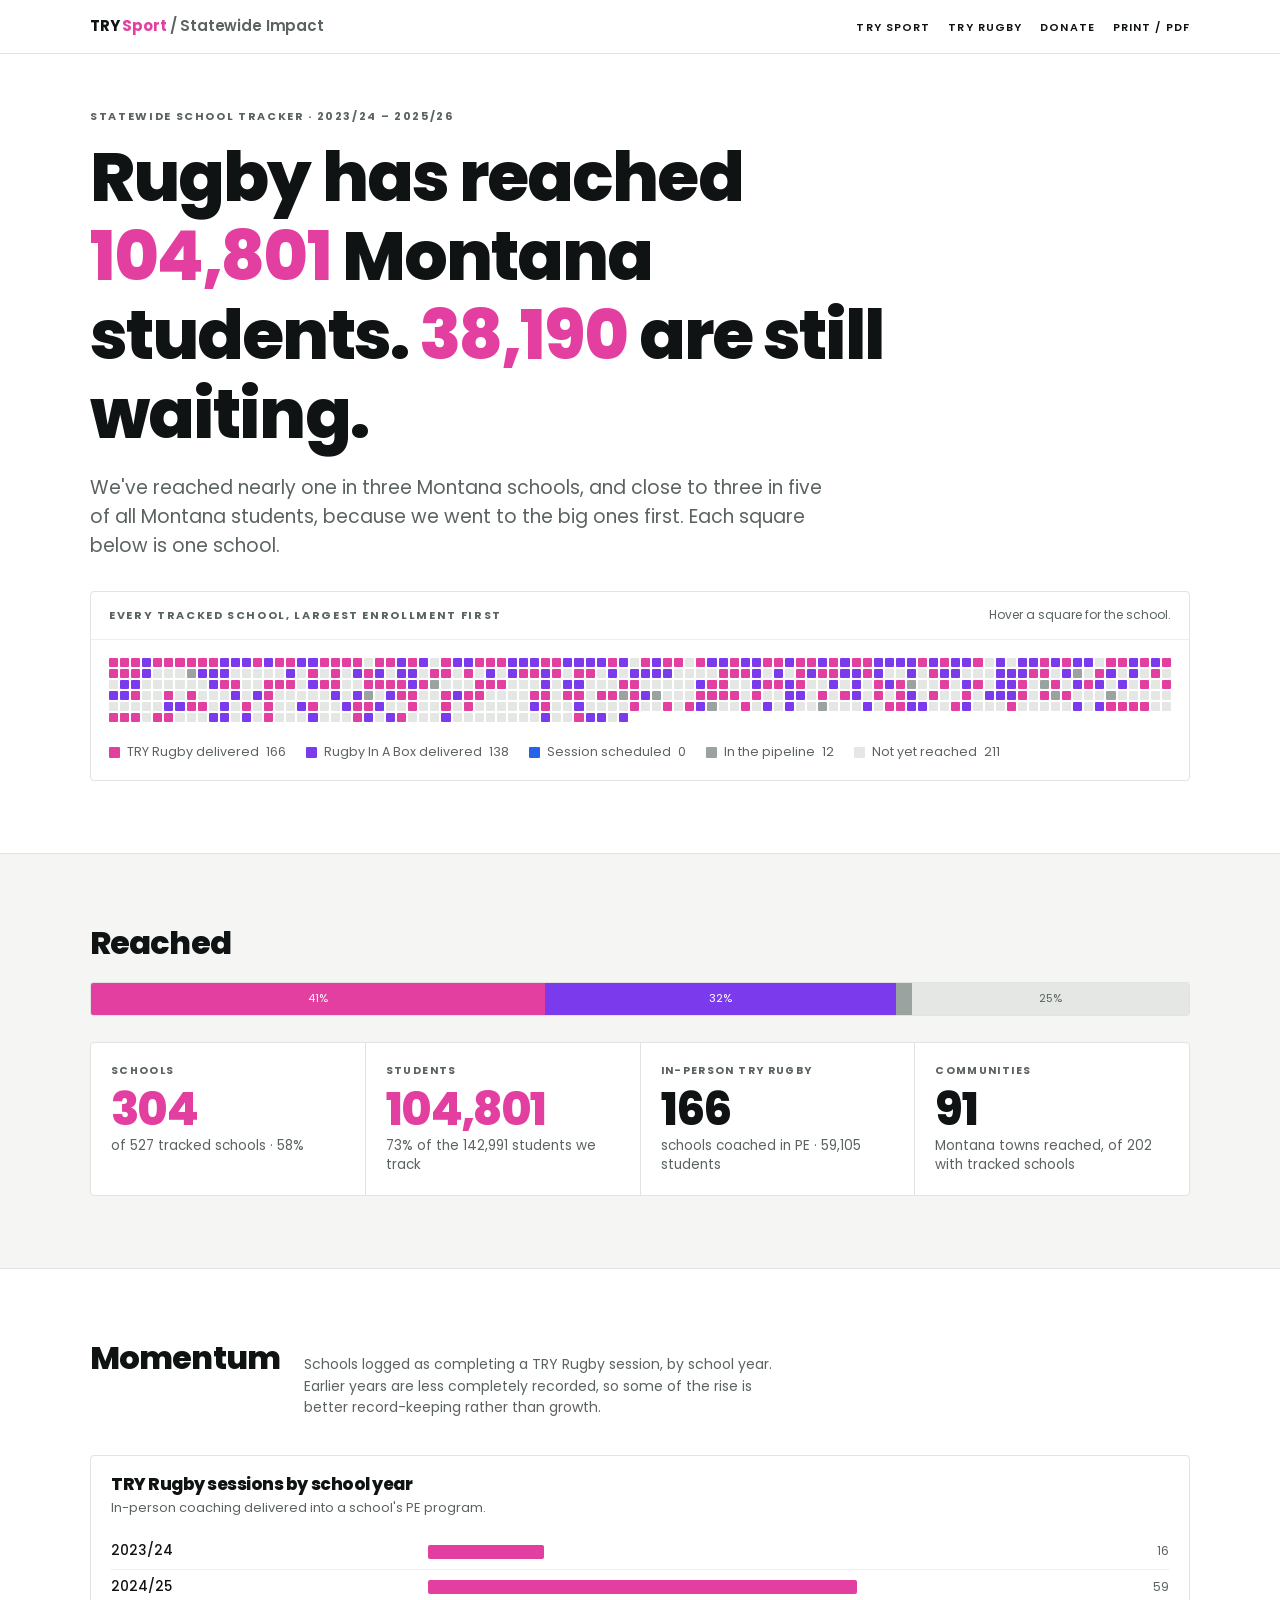
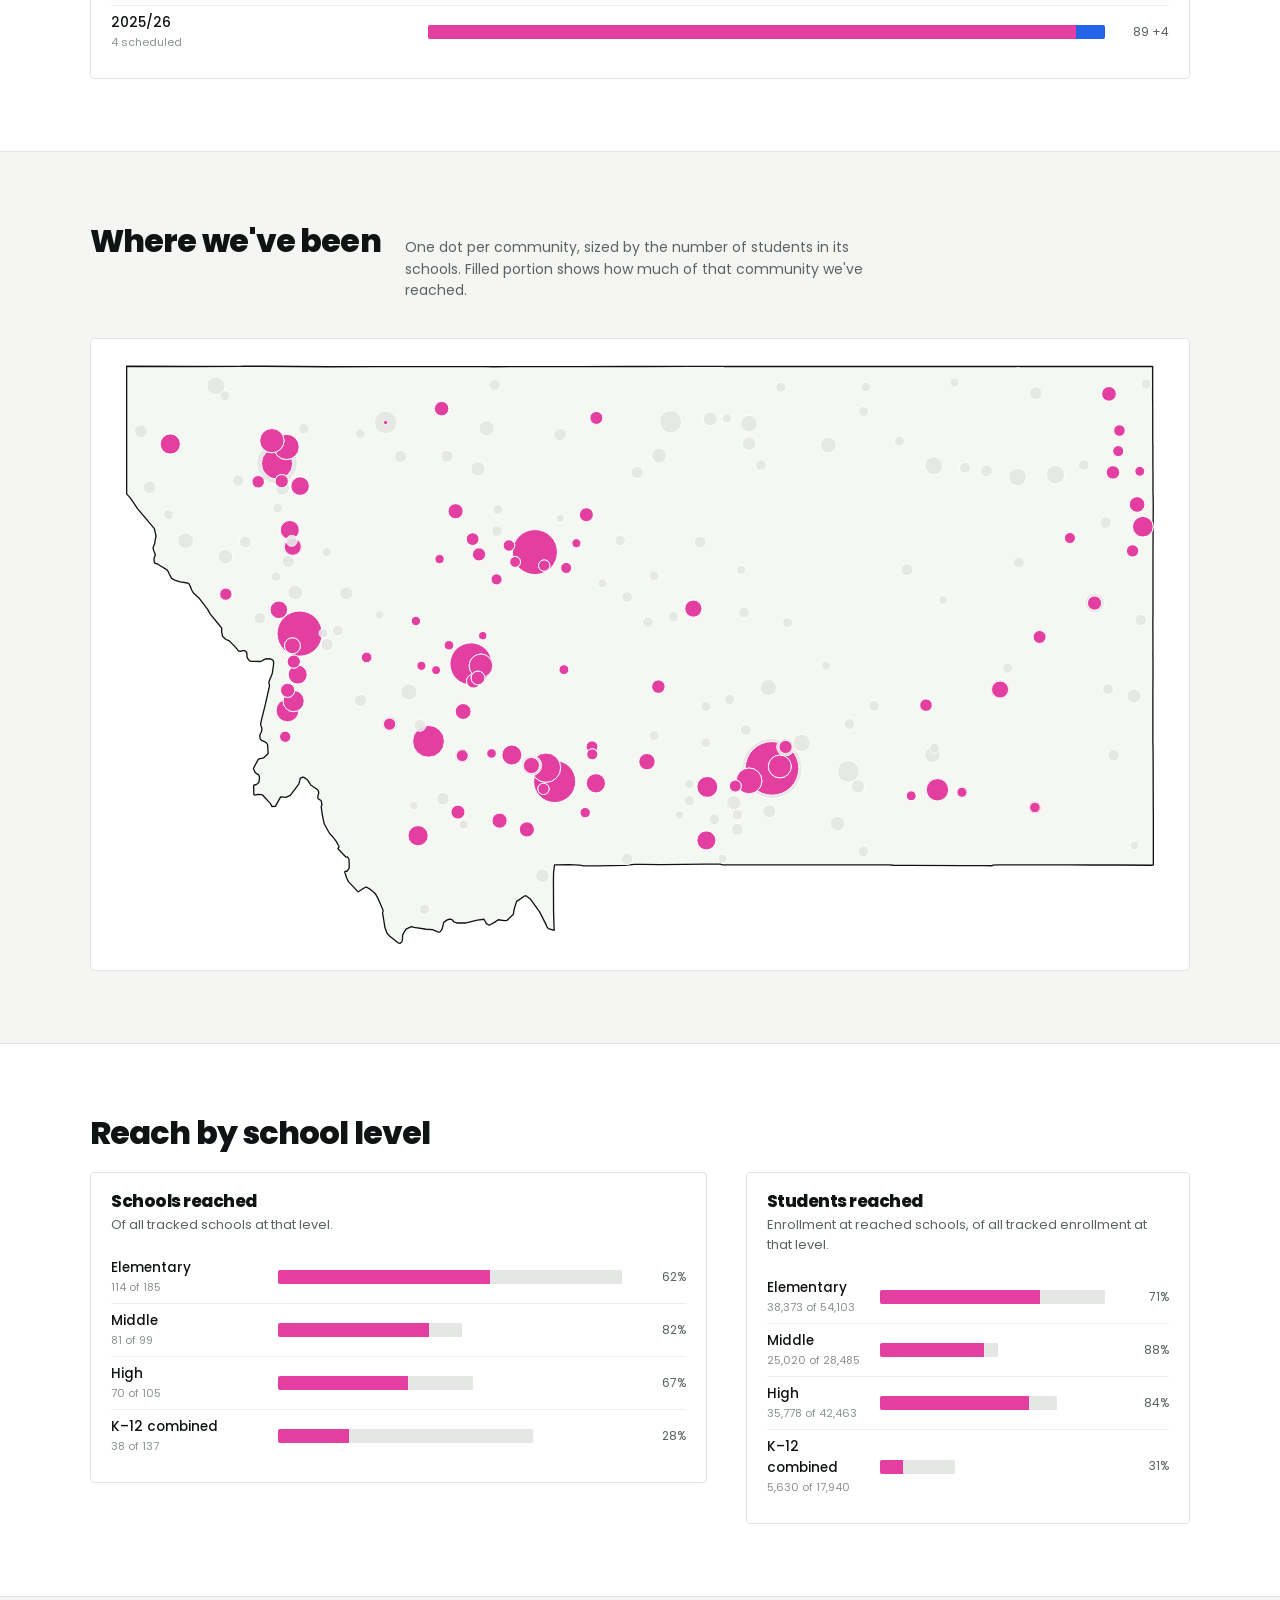
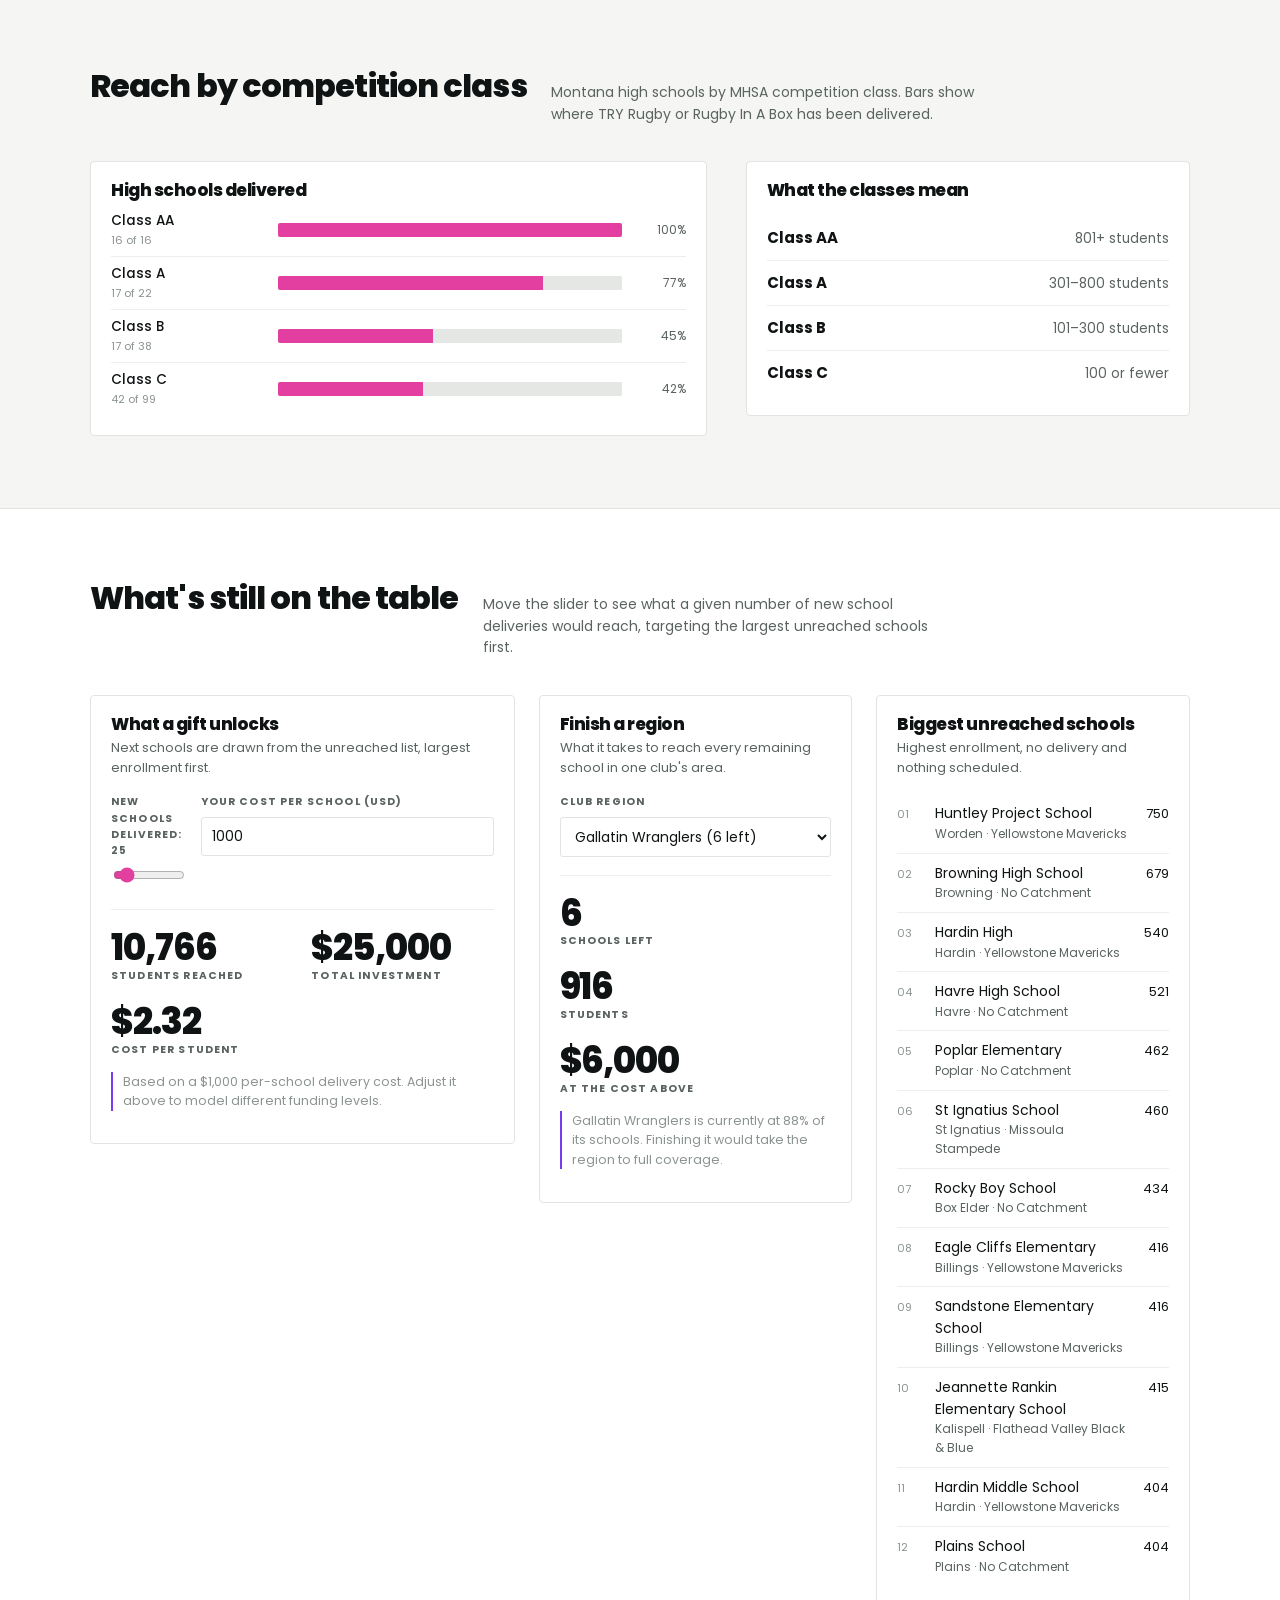
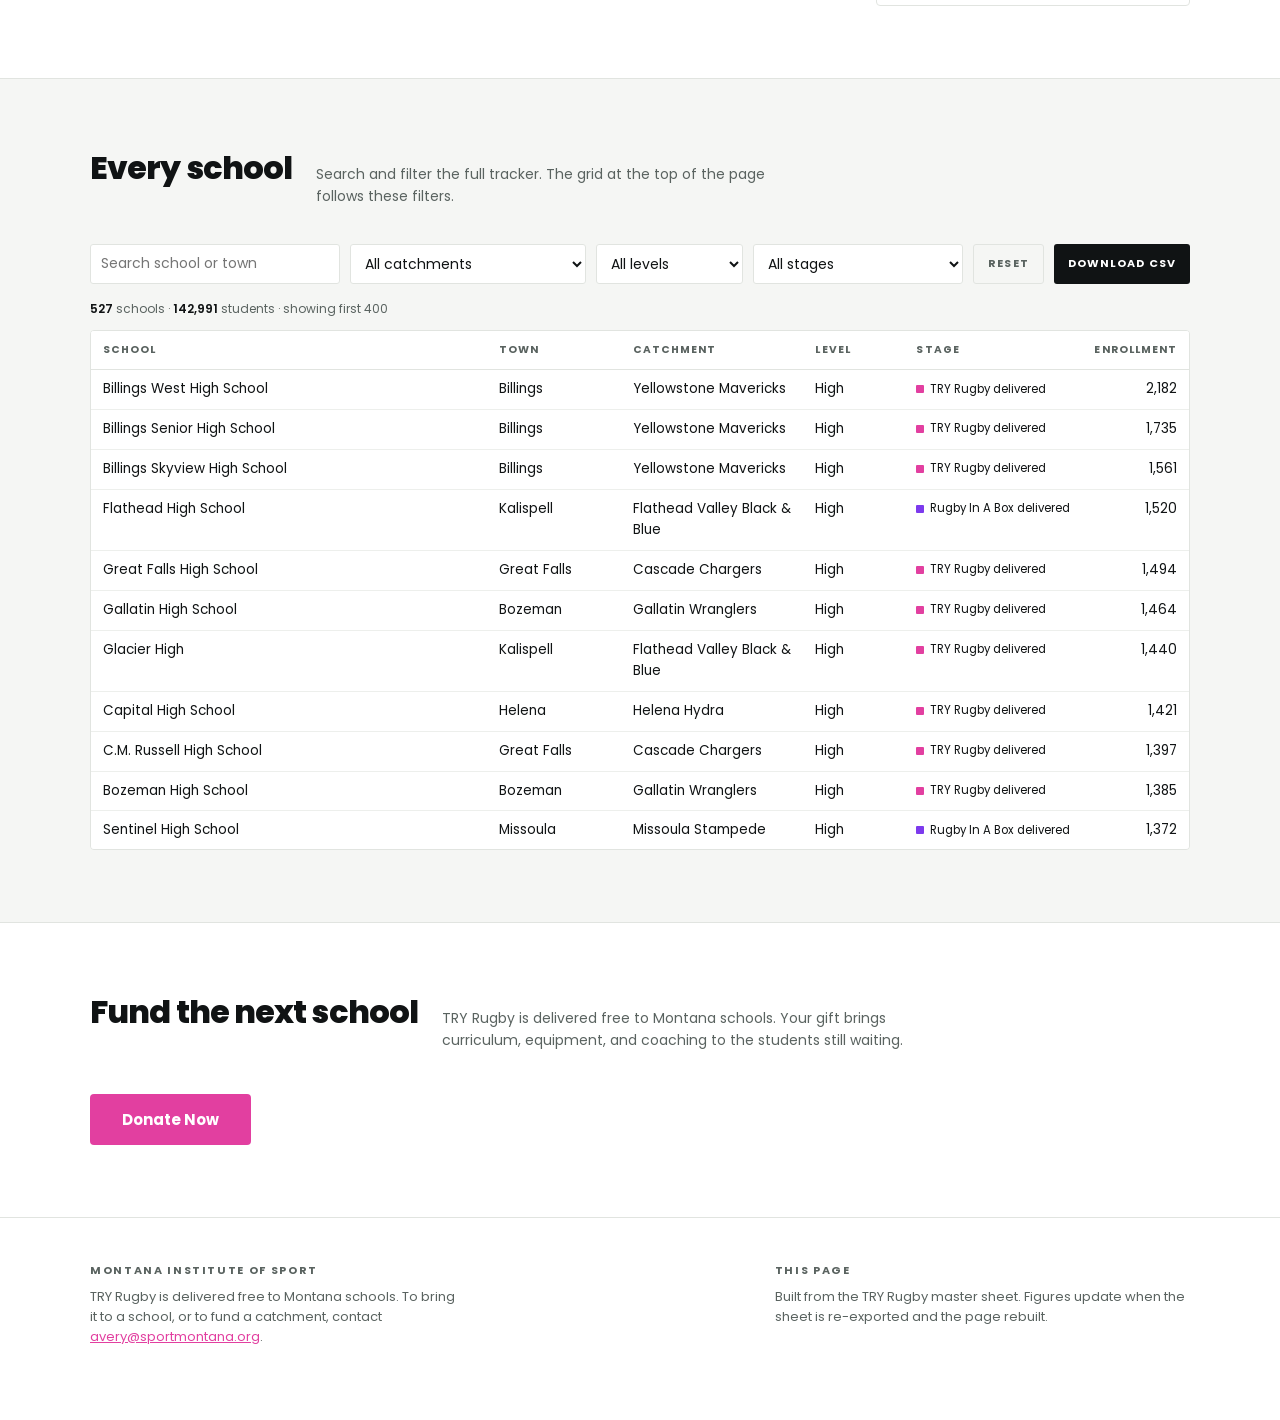
